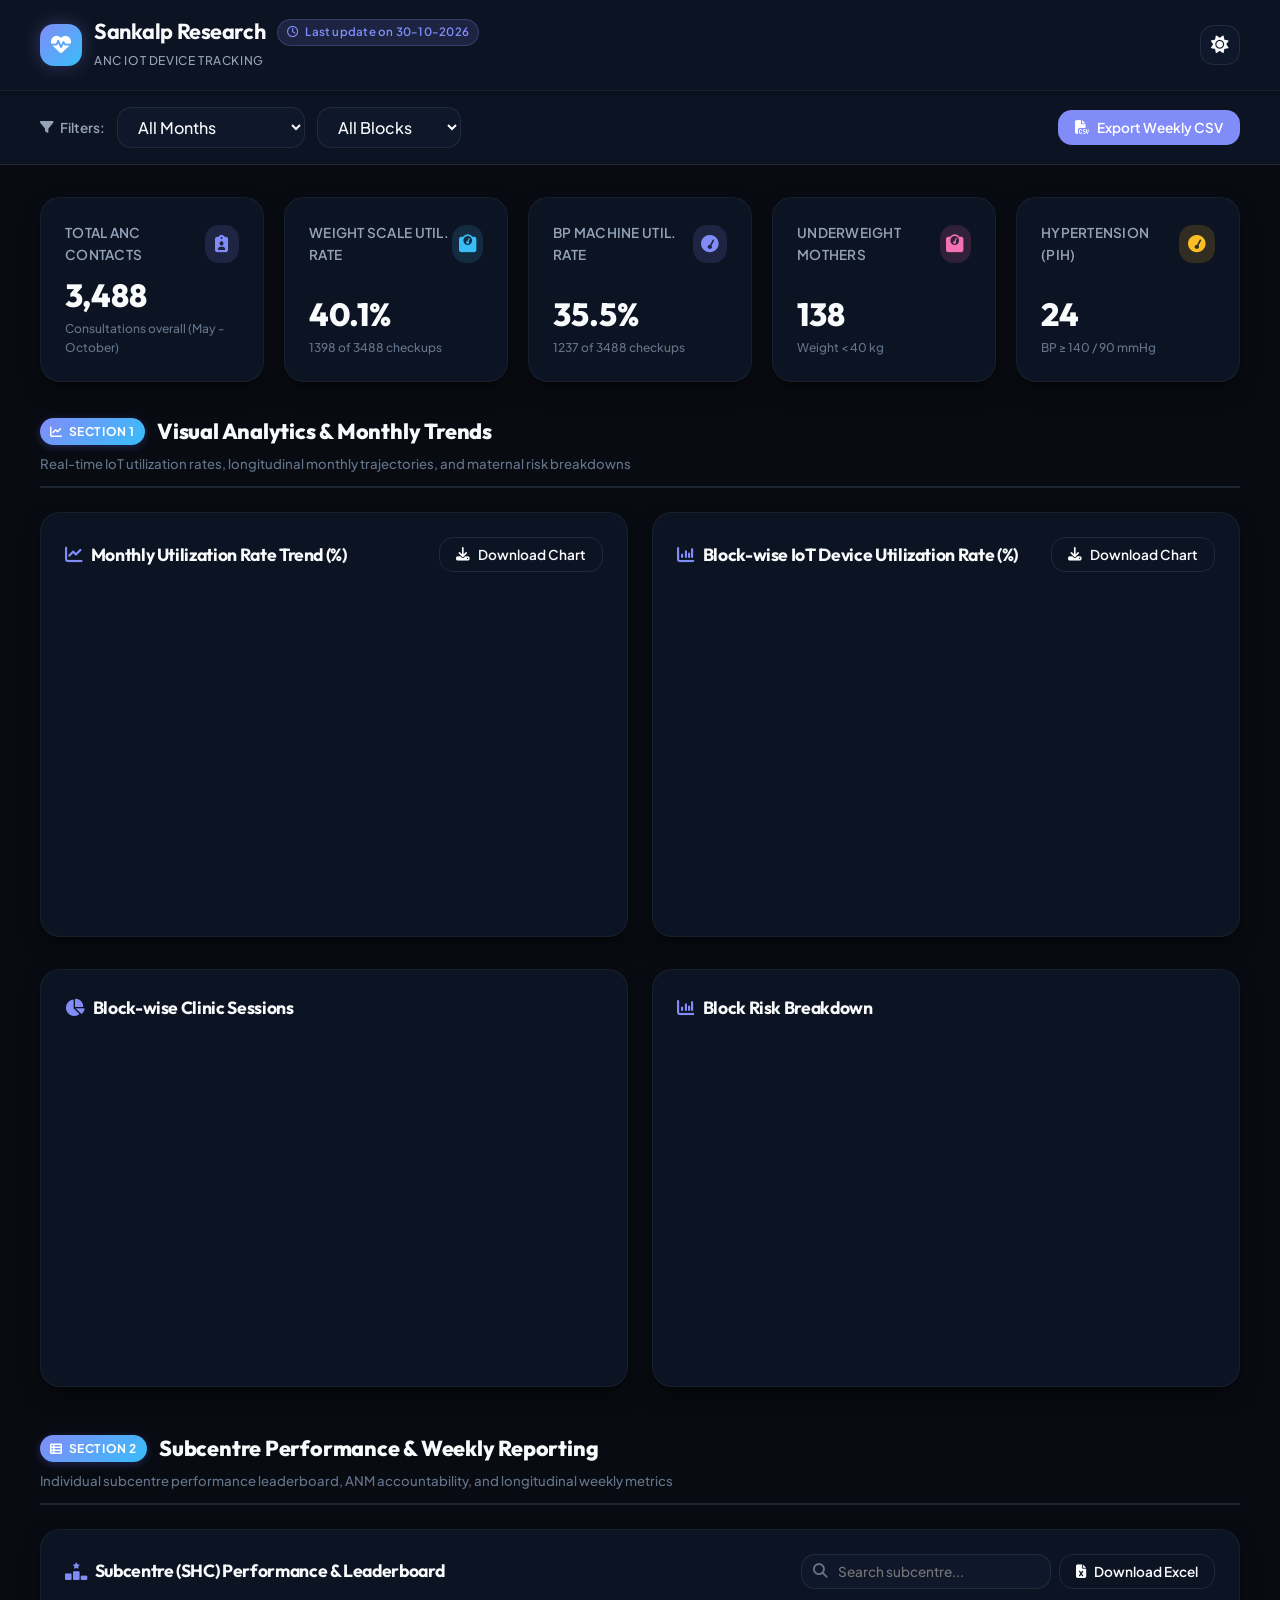
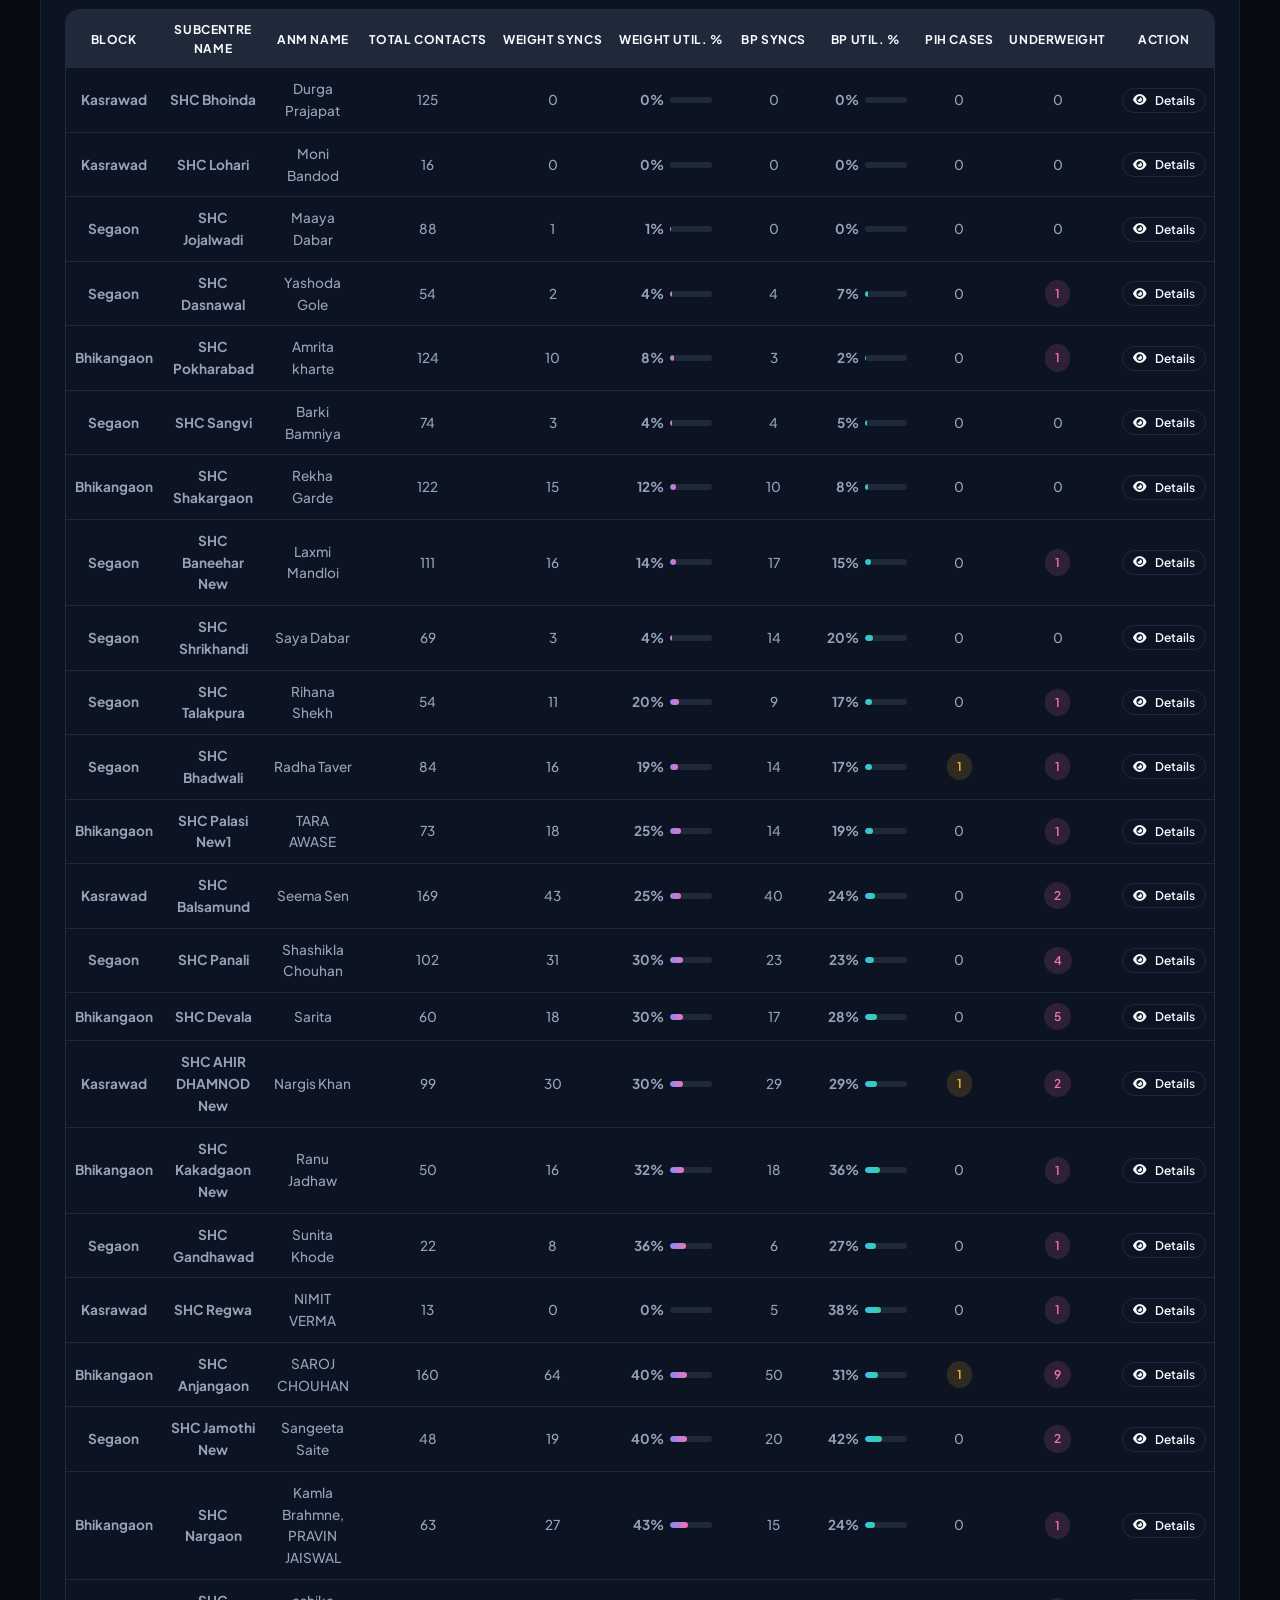
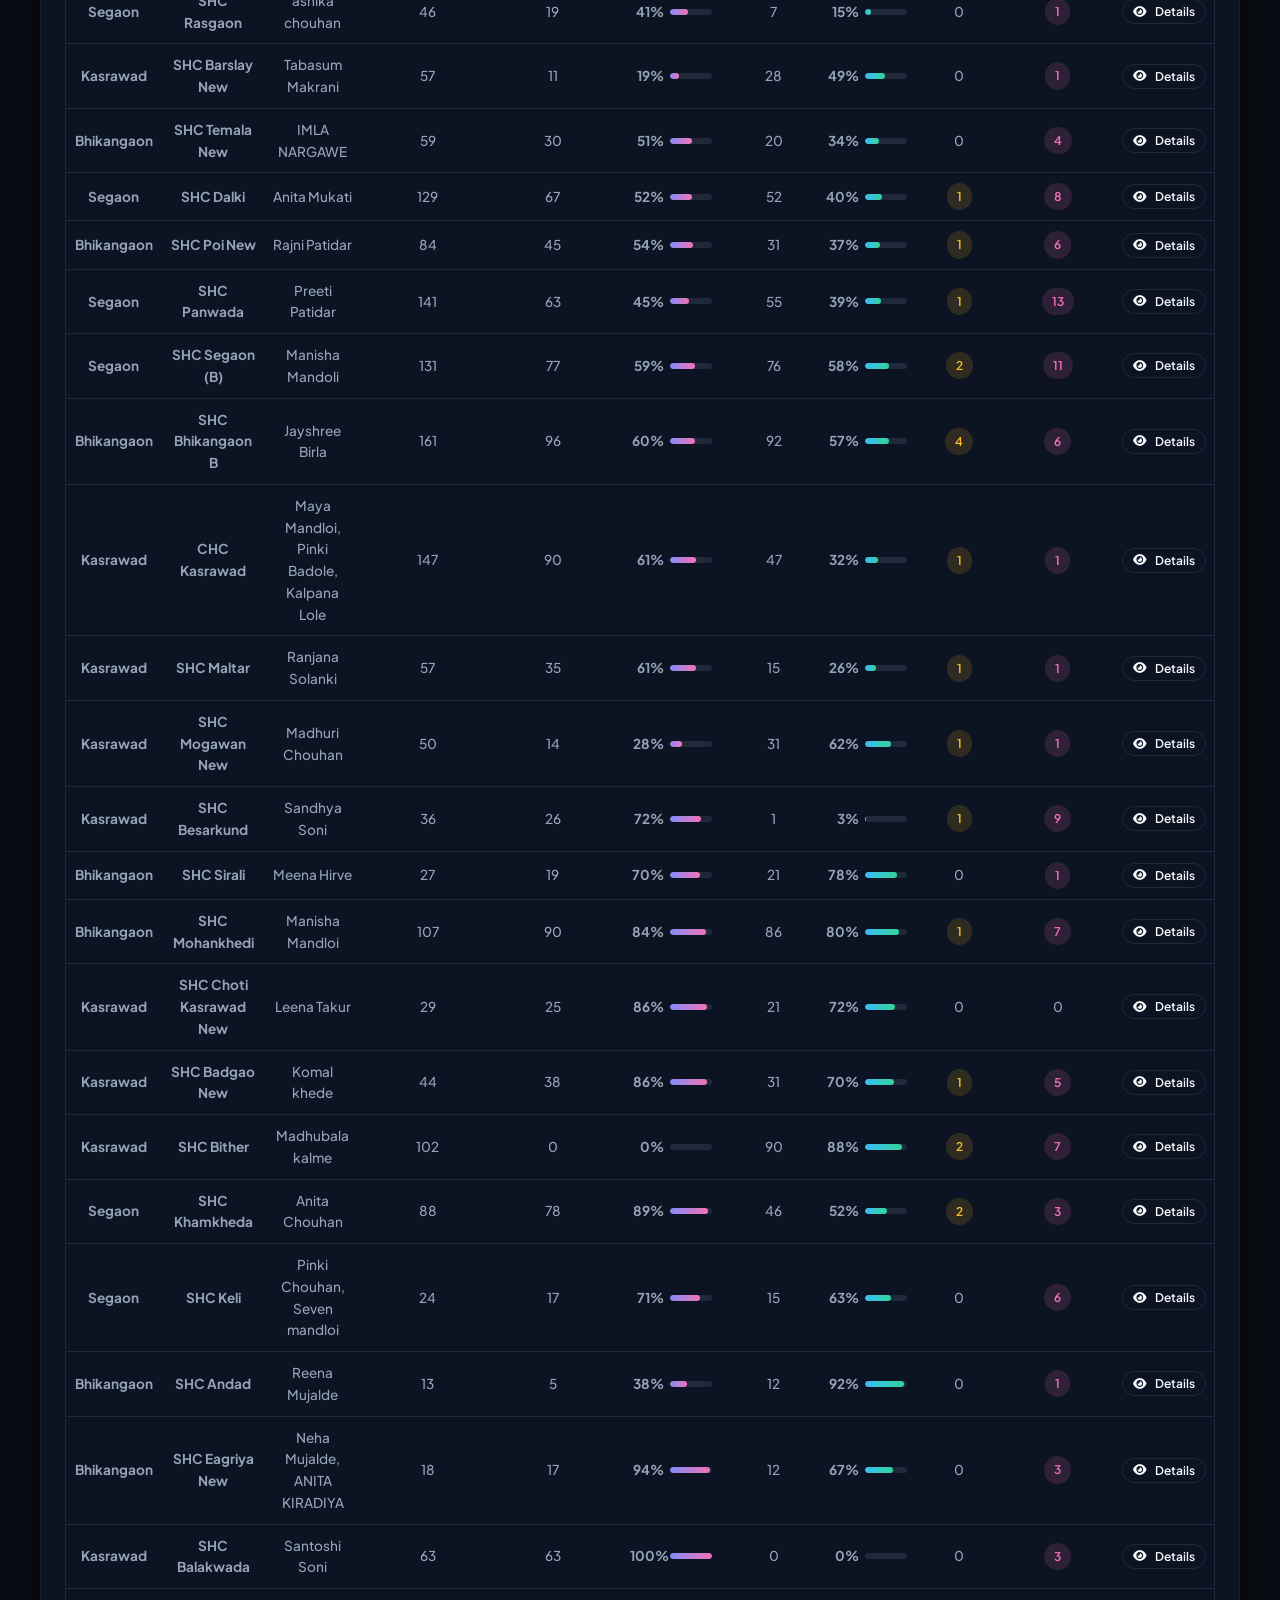
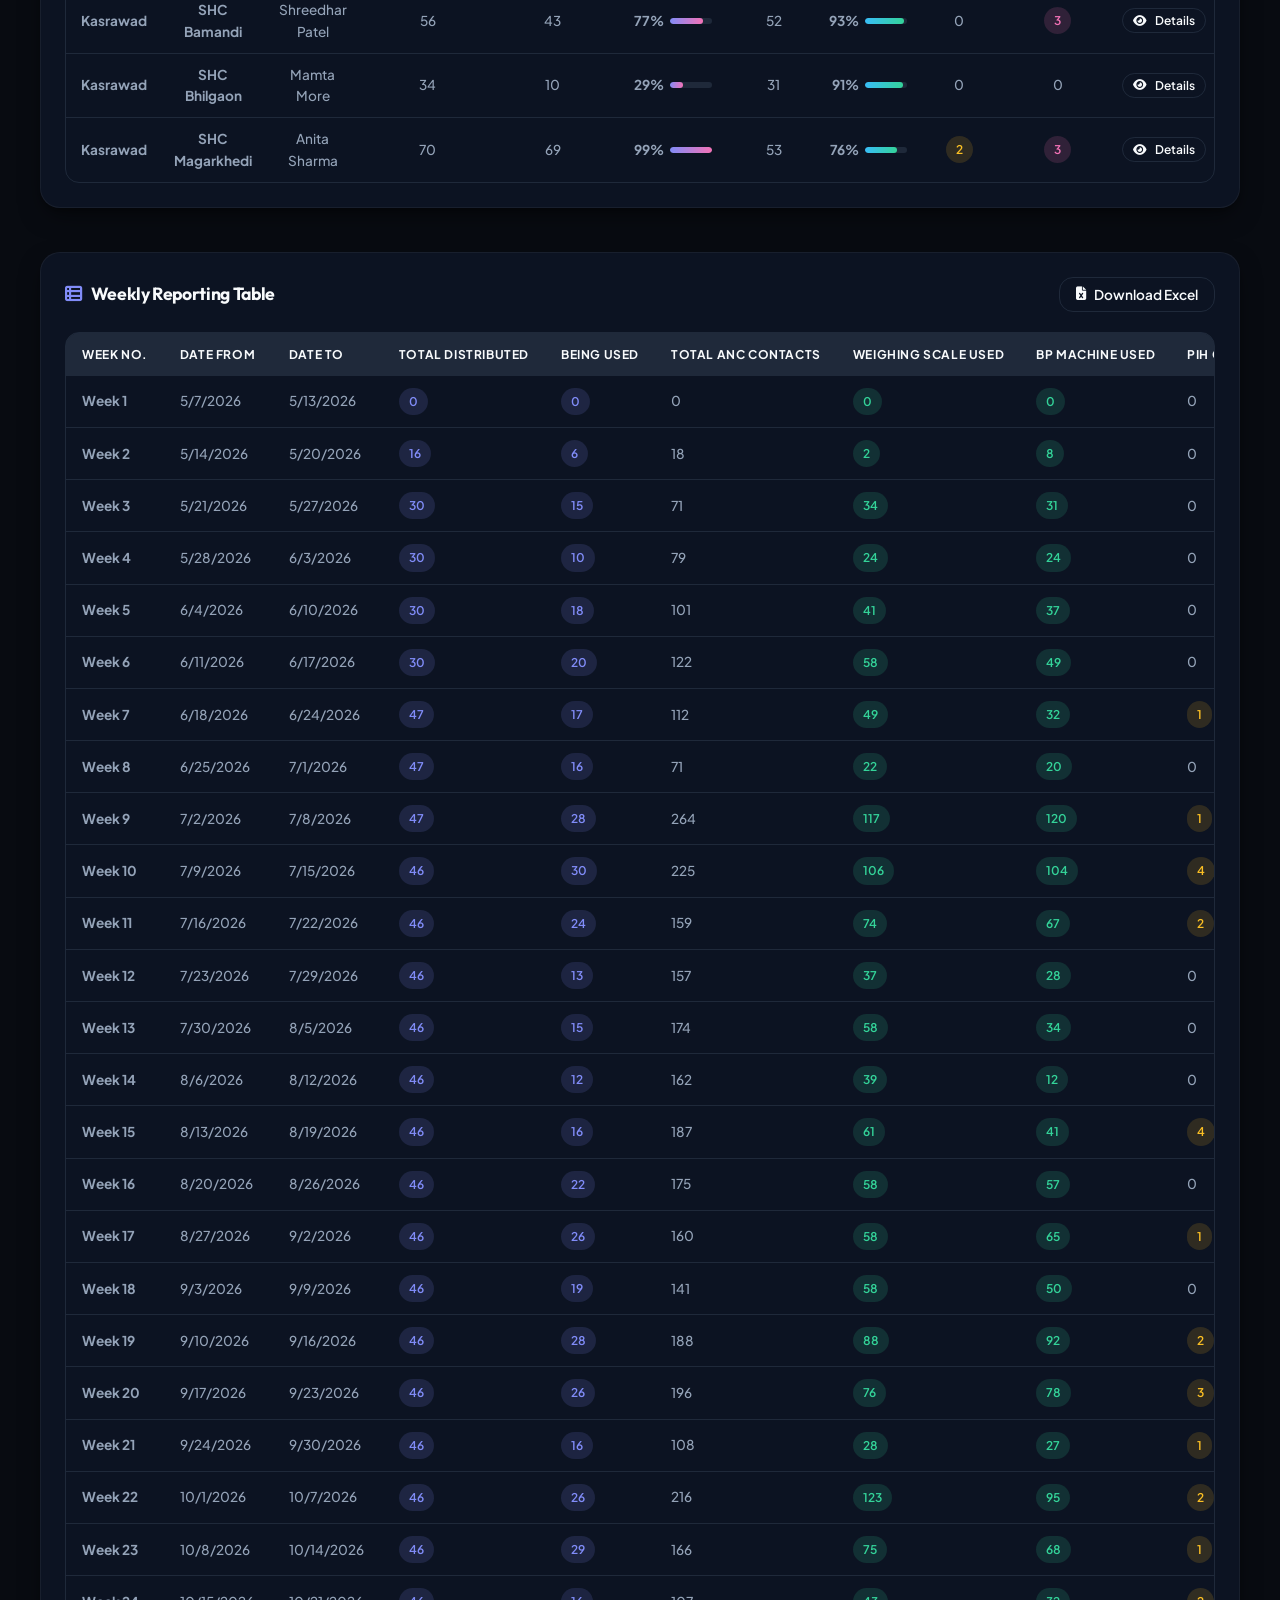
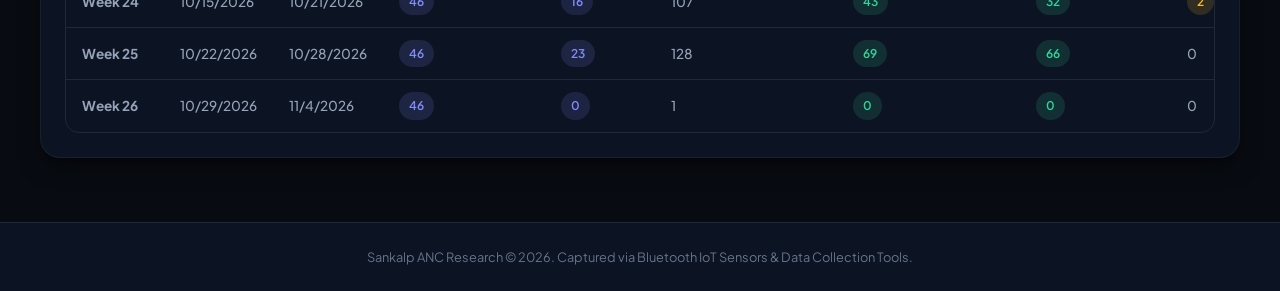
==== index.html @ e6bd11d3 "Auto-update dashboard data (30-10-2026)" ====
﻿<!DOCTYPE html>
<html lang="en" data-theme="dark">
<head>
    <meta charset="UTF-8">
    <meta name="viewport" content="width=device-width, initial-scale=1.0">
    <title>Sankalp ANC IoT Research Dashboard</title>
    
    <!-- CSS Dependencies -->
    <style>
/* 
   Sankalp ANC IoT Dashboard - Stylesheet
   Designed with premium aesthetics, supporting dark/light themes,
   glassmorphism, micro-animations, and fully responsive grids.
*/

@import url('https://fonts.googleapis.com/css2?family=Outfit:wght@300;400;500;600;700;800&family=Plus+Jakarta+Sans:wght@300;400;500;600;700;800&display=swap');

/* ==========================================================================
   CSS CUSTOM PROPERTIES (DESIGN SYSTEM TOKENS)
   ========================================================================== */
:root {
    /* Fonts */
    --font-heading: 'Outfit', sans-serif;
    --font-body: 'Plus Jakarta Sans', sans-serif;

    /* Transitions */
    --transition-fast: 0.2s ease;
    --transition-normal: 0.3s cubic-bezier(0.4, 0, 0.2, 1);
    --transition-slow: 0.5s cubic-bezier(0.4, 0, 0.2, 1);

    /* Border Radius */
    --radius-sm: 8px;
    --radius-md: 14px;
    --radius-lg: 20px;
    --radius-xl: 30px;
    --radius-full: 9999px;

    /* Theme - Light (Default) */
    --bg-app: #f4f7fc;
    --bg-surface: rgba(255, 255, 255, 0.8);
    --bg-card: #ffffff;
    --bg-card-hover: #fcfdfe;
    
    --border-color: rgba(226, 232, 240, 0.8);
    --border-glass: rgba(255, 255, 255, 0.6);
    
    --text-primary: #1e293b;
    --text-secondary: #64748b;
    --text-muted: #94a3b8;
    
    --color-primary: #6366f1;
    --color-primary-rgb: 99, 102, 241;
    --color-primary-light: #e0e7ff;
    
    --color-secondary: #0ea5e9;
    --color-secondary-light: #e0f2fe;
    
    --color-success: #10b981;
    --color-success-light: #d1fae5;
    
    --color-warning: #f59e0b;
    --color-warning-light: #fef3c7;
    
    --color-danger: #ef4444;
    --color-danger-light: #fee2e2;

    --color-pink: #ec4899;
    --color-pink-light: #fce7f3;

    /* Shadows */
    --shadow-sm: 0 2px 4px rgba(148, 163, 184, 0.05);
    --shadow-md: 0 10px 20px -5px rgba(148, 163, 184, 0.12), 0 4px 6px -2px rgba(148, 163, 184, 0.04);
    --shadow-lg: 0 20px 25px -5px rgba(148, 163, 184, 0.15), 0 10px 10px -5px rgba(148, 163, 184, 0.04);
    --shadow-glow: 0 0 15px rgba(99, 102, 241, 0.2);

    /* Glass Effect */
    --backdrop-blur: 16px;
}

/* Theme - Dark Mode overrides */
[data-theme="dark"] {
    --bg-app: #080b11;
    --bg-surface: rgba(15, 23, 42, 0.7);
    --bg-card: #0f172a;
    --bg-card-hover: #151f38;
    
    --border-color: rgba(51, 65, 85, 0.5);
    --border-glass: rgba(255, 255, 255, 0.05);
    
    --text-primary: #f8fafc;
    --text-secondary: #94a3b8;
    --text-muted: #64748b;
    
    --color-primary: #818cf8;
    --color-primary-rgb: 129, 140, 248;
    --color-primary-light: rgba(129, 140, 248, 0.15);
    
    --color-secondary: #38bdf8;
    --color-secondary-light: rgba(56, 189, 248, 0.15);
    
    --color-success: #34d399;
    --color-success-light: rgba(52, 211, 153, 0.15);
    
    --color-warning: #fbbf24;
    --color-warning-light: rgba(251, 191, 36, 0.15);
    
    --color-danger: #f87171;
    --color-danger-light: rgba(248, 113, 113, 0.15);

    --color-pink: #f472b6;
    --color-pink-light: rgba(244, 114, 182, 0.15);

    --shadow-sm: 0 2px 4px rgba(0, 0, 0, 0.3);
    --shadow-md: 0 10px 25px -5px rgba(0, 0, 0, 0.5), 0 4px 6px -2px rgba(0, 0, 0, 0.3);
    --shadow-lg: 0 20px 30px -10px rgba(0, 0, 0, 0.7);
    --shadow-glow: 0 0 20px rgba(129, 140, 248, 0.3);
}

/* ==========================================================================
   GLOBAL RESET & STYLES
   ========================================================================== */
* {
    box-sizing: border-box;
    margin: 0;
    padding: 0;
}

body {
    font-family: var(--font-body);
    background-color: var(--bg-app);
    color: var(--text-primary);
    min-height: 100vh;
    overflow-x: hidden;
    line-height: 1.6;
    transition: background-color var(--transition-slow), color var(--transition-normal);
}

a {
    color: var(--color-primary);
    text-decoration: none;
    transition: color var(--transition-fast);
}
a:hover {
    color: var(--color-secondary);
}

h1, h2, h3, h4, h5, h6 {
    font-family: var(--font-heading);
    font-weight: 700;
    letter-spacing: -0.02em;
}

button, input, select {
    font-family: inherit;
    font-size: inherit;
}

/* Custom Scrollbar */
::-webkit-scrollbar {
    width: 8px;
    height: 8px;
}
::-webkit-scrollbar-track {
    background: transparent;
}
::-webkit-scrollbar-thumb {
    background: var(--text-muted);
    border-radius: var(--radius-full);
}
::-webkit-scrollbar-thumb:hover {
    background: var(--text-secondary);
}

/* ==========================================================================
   LAYOUT STRUCTURE
   ========================================================================== */
.app-container {
    display: flex;
    flex-direction: column;
    min-height: 100vh;
}

/* Top Navigation Bar */
.navbar {
    display: flex;
    justify-content: space-between;
    align-items: center;
    padding: 1.2rem 2.5rem;
    background-color: var(--bg-surface);
    backdrop-filter: blur(var(--backdrop-blur));
    -webkit-backdrop-filter: blur(var(--backdrop-blur));
    border-bottom: 1px solid var(--border-glass);
    position: sticky;
    top: 0;
    z-index: 100;
    box-shadow: var(--shadow-sm);
    transition: background-color var(--transition-slow), border-color var(--transition-slow);
}

.brand-section {
    display: flex;
    align-items: center;
    gap: 12px;
}

.brand-logo-container {
    width: 42px;
    height: 42px;
    background: linear-gradient(135deg, var(--color-primary), var(--color-secondary));
    border-radius: var(--radius-md);
    display: flex;
    align-items: center;
    justify-content: center;
    color: #ffffff;
    font-size: 1.25rem;
    font-weight: 800;
    box-shadow: var(--shadow-glow);
}

.brand-title-row {
    display: flex;
    align-items: center;
    gap: 12px;
    flex-wrap: wrap;
}

.brand-info h1 {
    font-size: 1.35rem;
    line-height: 1.2;
    margin: 0;
}

.last-updated-badge {
    display: inline-flex;
    align-items: center;
    gap: 6px;
    background-color: var(--color-primary-light);
    color: var(--color-primary);
    border: 1px solid rgba(var(--color-primary-rgb), 0.25);
    padding: 3px 9px;
    border-radius: var(--radius-full, 9999px);
    font-size: 0.72rem;
    font-weight: 600;
    letter-spacing: 0.02em;
    text-transform: none;
    white-space: nowrap;
    box-shadow: 0 1px 3px rgba(0, 0, 0, 0.05);
}

.last-updated-badge i {
    font-size: 0.75rem;
}

.brand-info > span {
    font-size: 0.75rem;
    color: var(--text-secondary);
    font-weight: 500;
    letter-spacing: 0.05em;
    text-transform: uppercase;
}

.nav-controls {
    display: flex;
    align-items: center;
    gap: 16px;
}

/* Filter Bar Section */
.filter-bar {
    display: flex;
    flex-wrap: wrap;
    justify-content: space-between;
    align-items: center;
    padding: 1rem 2.5rem;
    background-color: var(--bg-surface);
    backdrop-filter: blur(var(--backdrop-blur));
    -webkit-backdrop-filter: blur(var(--backdrop-blur));
    border-bottom: 1px solid var(--border-color);
    gap: 16px;
    transition: background-color var(--transition-slow), border-color var(--transition-slow);
}

.filter-group {
    display: flex;
    align-items: center;
    gap: 12px;
    flex-wrap: wrap;
}

.filter-label {
    font-size: 0.85rem;
    font-weight: 600;
    color: var(--text-secondary);
    display: flex;
    align-items: center;
    gap: 6px;
}

.filter-select {
    padding: 8px 16px;
    border-radius: var(--radius-md);
    border: 1px solid var(--border-color);
    background-color: var(--bg-card);
    color: var(--text-primary);
    cursor: pointer;
    font-weight: 500;
    outline: none;
    transition: border-color var(--transition-fast), background-color var(--transition-fast);
}

.filter-select:hover, .filter-select:focus {
    border-color: var(--color-primary);
}

/* Main Dashboard Area */
.main-content {
    flex: 1;
    padding: 2rem 2.5rem;
    max-width: 1600px;
    margin: 0 auto;
    width: 100%;
}

/* ==========================================================================
   DASHBOARD COMPONENTS
   ========================================================================== */

/* KPI Summary Cards Grid */
.kpi-grid {
    display: grid;
    grid-template-columns: repeat(auto-fit, minmax(220px, 1fr));
    gap: 20px;
    margin-bottom: 2rem;
}

/* Base Card Styles with Glassmorphism */
.glass-card {
    background-color: var(--bg-surface);
    backdrop-filter: blur(var(--backdrop-blur));
    -webkit-backdrop-filter: blur(var(--backdrop-blur));
    border: 1px solid var(--border-glass);
    border-radius: var(--radius-lg);
    padding: 1.5rem;
    box-shadow: var(--shadow-md);
    transition: transform var(--transition-normal), box-shadow var(--transition-normal), background-color var(--transition-slow), border-color var(--transition-slow);
    position: relative;
    overflow: hidden;
}

.glass-card:hover {
    transform: translateY(-4px);
    box-shadow: var(--shadow-lg);
    border-color: rgba(var(--color-primary-rgb), 0.3);
}

/* KPI Card Specifics */
.kpi-card {
    display: flex;
    flex-direction: column;
    justify-content: space-between;
    min-height: 130px;
}

.kpi-header {
    display: flex;
    justify-content: space-between;
    align-items: center;
    margin-bottom: 12px;
}

.kpi-title {
    font-size: 0.85rem;
    color: var(--text-secondary);
    font-weight: 600;
    text-transform: uppercase;
    letter-spacing: 0.02em;
}

.kpi-icon-wrapper {
    width: 38px;
    height: 38px;
    border-radius: var(--radius-md);
    display: flex;
    align-items: center;
    justify-content: center;
    font-size: 1.1rem;
}

/* Color Themes for KPI Cards */
.kpi-primary .kpi-icon-wrapper {
    background-color: var(--color-primary-light);
    color: var(--color-primary);
}
.kpi-secondary .kpi-icon-wrapper {
    background-color: var(--color-secondary-light);
    color: var(--color-secondary);
}
.kpi-danger .kpi-icon-wrapper {
    background-color: var(--color-danger-light);
    color: var(--color-danger);
}
.kpi-warning .kpi-icon-wrapper {
    background-color: var(--color-warning-light);
    color: var(--color-warning);
}
.kpi-pink .kpi-icon-wrapper {
    background-color: var(--color-pink-light);
    color: var(--color-pink);
}

.kpi-value {
    font-size: 2rem;
    font-weight: 800;
    line-height: 1.1;
    font-family: var(--font-heading);
    margin-bottom: 6px;
    color: var(--text-primary);
}

.kpi-subtext {
    font-size: 0.75rem;
    color: var(--text-muted);
    font-weight: 500;
}

/* Visualizations Grid Layout */
.dashboard-row {
    display: grid;
    grid-template-columns: 2fr 1fr;
    gap: 24px;
    margin-bottom: 2rem;
}

.dashboard-row.equal-split {
    grid-template-columns: 1fr 1fr;
}

.dashboard-row.full-width {
    grid-template-columns: 1fr;
}

.card-header-container {
    display: flex;
    justify-content: space-between;
    align-items: center;
    margin-bottom: 1.25rem;
    flex-wrap: wrap;
    gap: 12px;
}

.card-title {
    font-size: 1.1rem;
    font-weight: 700;
    color: var(--text-primary);
    display: flex;
    align-items: center;
    gap: 8px;
}

.card-title i {
    color: var(--color-primary);
}

.chart-container {
    position: relative;
    height: 320px;
    width: 100%;
}

/* ==========================================================================
   TABLES & LISTS
   ========================================================================== */
.table-responsive {
    width: 100%;
    overflow-x: auto;
    border-radius: var(--radius-md);
    border: 1px solid var(--border-color);
}

.dashboard-table {
    width: 100%;
    border-collapse: collapse;
    text-align: left;
    font-size: 0.85rem;
}

.dashboard-table th {
    background-color: var(--border-color);
    color: var(--text-primary);
    font-weight: 700;
    padding: 12px 16px;
    text-transform: uppercase;
    font-size: 0.75rem;
    letter-spacing: 0.05em;
    white-space: nowrap;
}

.dashboard-table td {
    padding: 12px 16px;
    border-bottom: 1px solid var(--border-color);
    color: var(--text-secondary);
    font-weight: 500;
    white-space: nowrap;
    transition: background-color var(--transition-fast);
}

.dashboard-table tbody tr {
    background-color: transparent;
    transition: background-color var(--transition-fast);
}

.dashboard-table tbody tr:hover {
    background-color: var(--border-glass);
}

.dashboard-table tbody tr:last-child td {
    border-bottom: none;
}

/* Center all columns in Subcentre Leaderboard table & fit cleanly on page */
#subcentres-table {
    width: 100%;
    table-layout: auto;
}

#subcentres-table th,
#subcentres-table td {
    text-align: center;
    vertical-align: middle;
    padding: 10px 8px;
    white-space: nowrap;
}

#subcentres-table th:nth-child(1), #subcentres-table td:nth-child(1) { width: 9%; }
#subcentres-table th:nth-child(2), #subcentres-table td:nth-child(2) { width: 14%; white-space: normal; }
#subcentres-table th:nth-child(3), #subcentres-table td:nth-child(3) { width: 13%; white-space: normal; }
#subcentres-table th:nth-child(4), #subcentres-table td:nth-child(4) { width: 8%; }
#subcentres-table th:nth-child(5), #subcentres-table td:nth-child(5) { width: 8%; }
#subcentres-table th:nth-child(6), #subcentres-table td:nth-child(6) { width: 12%; }
#subcentres-table th:nth-child(7), #subcentres-table td:nth-child(7) { width: 8%; }
#subcentres-table th:nth-child(8), #subcentres-table td:nth-child(8) { width: 12%; }
#subcentres-table th:nth-child(9), #subcentres-table td:nth-child(9) { width: 7%; }
#subcentres-table th:nth-child(10), #subcentres-table td:nth-child(10) { width: 8%; }
#subcentres-table th:nth-child(11), #subcentres-table td:nth-child(11) { width: 7%; }

/* Badges for status and levels */
.badge {
    display: inline-flex;
    align-items: center;
    gap: 4px;
    padding: 4px 10px;
    border-radius: var(--radius-full);
    font-size: 0.75rem;
    font-weight: 600;
}

.badge-success {
    background-color: var(--color-success-light);
    color: var(--color-success);
}

.badge-warning {
    background-color: var(--color-warning-light);
    color: var(--color-warning);
}

.badge-danger {
    background-color: var(--color-danger-light);
    color: var(--color-danger);
}

.badge-primary {
    background-color: var(--color-primary-light);
    color: var(--color-primary);
}

.badge-pink {
    background-color: var(--color-pink-light);
    color: var(--color-pink);
}

/* ==========================================================================
   INPUTS, BUTTONS & TOGGLES
   ========================================================================== */
.btn {
    display: inline-flex;
    align-items: center;
    gap: 8px;
    padding: 8px 16px;
    border-radius: var(--radius-md);
    font-weight: 600;
    font-size: 0.85rem;
    cursor: pointer;
    border: 1px solid transparent;
    transition: all var(--transition-fast);
    outline: none;
}

.btn-primary {
    background-color: var(--color-primary);
    color: #ffffff;
}
.btn-primary:hover {
    background-color: #4f46e5;
    box-shadow: 0 0 12px rgba(var(--color-primary-rgb), 0.4);
}

.btn-outline {
    background-color: transparent;
    border-color: var(--border-color);
    color: var(--text-primary);
}
.btn-outline:hover {
    background-color: var(--border-color);
    border-color: var(--text-secondary);
}

.theme-toggle-btn {
    width: 40px;
    height: 40px;
    border-radius: var(--radius-md);
    border: 1px solid var(--border-color);
    background-color: var(--bg-card);
    color: var(--text-primary);
    cursor: pointer;
    display: flex;
    align-items: center;
    justify-content: center;
    font-size: 1.1rem;
    transition: all var(--transition-fast);
}

.theme-toggle-btn:hover {
    border-color: var(--color-primary);
    color: var(--color-primary);
    background-color: var(--border-color);
}

.search-wrapper {
    position: relative;
    width: 250px;
}

.search-input {
    width: 100%;
    padding: 8px 16px 8px 36px;
    border-radius: var(--radius-md);
    border: 1px solid var(--border-color);
    background-color: var(--bg-card);
    color: var(--text-primary);
    font-size: 0.85rem;
    font-weight: 500;
    outline: none;
    transition: border-color var(--transition-fast);
}

.search-input:focus {
    border-color: var(--color-primary);
}

.search-icon {
    position: absolute;
    left: 12px;
    top: 50%;
    transform: translateY(-50%);
    color: var(--text-muted);
    font-size: 0.9rem;
}

/* ==========================================================================
   TABS AND SEGMENTED CONTROLS
   ========================================================================== */
.segmented-control {
    display: flex;
    background-color: var(--border-color);
    padding: 4px;
    border-radius: var(--radius-md);
    gap: 4px;
}

.segment-btn {
    padding: 6px 14px;
    border-radius: var(--radius-sm);
    border: none;
    background: transparent;
    color: var(--text-secondary);
    font-weight: 600;
    font-size: 0.8rem;
    cursor: pointer;
    transition: all var(--transition-fast);
}

.segment-btn.active {
    background-color: var(--bg-card);
    color: var(--text-primary);
    box-shadow: var(--shadow-sm);
}

/* ==========================================================================
   ANIMATIONS & EFFECTS
   ========================================================================== */
@keyframes fadeIn {
    from {
        opacity: 0;
        transform: translateY(10px);
    }
    to {
        opacity: 1;
        transform: translateY(0);
    }
}

.animate-fade-in {
    animation: fadeIn 0.4s cubic-bezier(0.4, 0, 0.2, 1) forwards;
}

/* Custom styles for detail charts & modals */
.modal-overlay {
    position: fixed;
    top: 0;
    left: 0;
    right: 0;
    bottom: 0;
    background-color: rgba(0, 0, 0, 0.6);
    backdrop-filter: blur(8px);
    display: none;
    align-items: center;
    justify-content: center;
    z-index: 1000;
}

.modal-content {
    background-color: var(--bg-card);
    border: 1px solid var(--border-color);
    border-radius: var(--radius-lg);
    max-width: 600px;
    width: 90%;
    max-height: 90vh;
    overflow-y: auto;
    padding: 2rem;
    position: relative;
    box-shadow: var(--shadow-lg);
    animation: fadeIn 0.3s cubic-bezier(0.4, 0, 0.2, 1);
}

.modal-close {
    position: absolute;
    top: 1.5rem;
    right: 1.5rem;
    border: none;
    background: transparent;
    font-size: 1.25rem;
    color: var(--text-secondary);
    cursor: pointer;
    transition: color var(--transition-fast);
}

.modal-close:hover {
    color: var(--color-danger);
}

.grid-2 {
    display: grid;
    grid-template-columns: 1fr 1fr;
    gap: 16px;
    margin-top: 1rem;
}

/* ==========================================================================
   RESPONSIVE DESIGN (MEDIA QUERIES)
   ========================================================================== */
@media (max-width: 1200px) {
    .dashboard-row {
        grid-template-columns: 1fr;
    }
}

@media (max-width: 768px) {
    .navbar {
        padding: 1rem 1.5rem;
        flex-direction: column;
        align-items: flex-start;
        gap: 12px;
    }
    
    .nav-controls {
        width: 100%;
        justify-content: space-between;
    }
    
    .filter-bar {
        padding: 1rem 1.5rem;
        flex-direction: column;
        align-items: flex-start;
    }
    
    .filter-group {
        width: 100%;
    }
    
    .filter-select {
        flex: 1;
    }
    
    .main-content {
        padding: 1.5rem 1rem;
    }
    
    .grid-2 {
        grid-template-columns: 1fr;
    }
    
    .search-wrapper {
        width: 100%;
    }
}

/* ==========================================================================
   DASHBOARD SECTIONS & HEADERS
   ========================================================================== */
.dashboard-section {
    margin-bottom: 2.75rem;
    position: relative;
}

.section-header-banner {
    display: flex;
    flex-direction: column;
    gap: 4px;
    margin-bottom: 1.5rem;
    padding-bottom: 0.75rem;
    border-bottom: 2px solid var(--border-color);
}

.section-title-wrap {
    display: flex;
    align-items: center;
    gap: 12px;
}

.section-badge {
    display: inline-flex;
    align-items: center;
    gap: 6px;
    background: linear-gradient(135deg, var(--color-primary), var(--color-secondary));
    color: #ffffff;
    font-size: 0.75rem;
    font-weight: 700;
    text-transform: uppercase;
    letter-spacing: 0.05em;
    padding: 4px 10px;
    border-radius: var(--radius-full);
    box-shadow: 0 2px 8px rgba(99, 102, 241, 0.3);
}

.section-title {
    font-size: 1.35rem;
    font-weight: 800;
    font-family: var(--font-heading);
    color: var(--text-primary);
    letter-spacing: -0.01em;
    margin: 0;
}

.section-subtitle {
    font-size: 0.825rem;
    color: var(--text-muted);
    font-weight: 500;
}

</style>
    
    <!-- Icons (FontAwesome) -->
    <link rel="stylesheet" href="https://cdnjs.cloudflare.com/ajax/libs/font-awesome/6.4.0/css/all.min.css">
</head>
<body>
    <div id="error-overlay" style="display:none; position:fixed; top:0; left:0; width:100%; z-index:9999; background:rgba(255,0,0,0.8); color:white; padding:20px; font-family:monospace; white-space:pre-wrap; max-height:100vh; overflow-y:auto;"></div>
    <script>
    window.onerror = function(msg, url, line, col, error) {
        var overlay = document.getElementById('error-overlay');
        overlay.style.display = 'block';
        overlay.innerHTML += "ERROR: " + msg + "\nURL: " + url + "\nLine: " + line + ":" + col + "\nStack: " + (error && error.stack ? error.stack : '') + "\n\n";
        return false;
    };
    window.addEventListener("unhandledrejection", function(e) {
        var overlay = document.getElementById('error-overlay');
        overlay.style.display = 'block';
        overlay.innerHTML += "UNHANDLED PROMISE REJECTION: " + (e.reason && e.reason.stack ? e.reason.stack : e.reason) + "\n\n";
    });
    const originalConsoleError = console.error;
    console.error = function() {
        originalConsoleError.apply(console, arguments);
        var overlay = document.getElementById('error-overlay');
        overlay.style.display = 'block';
        overlay.innerHTML += "CONSOLE ERROR: " + Array.from(arguments).map(arg => {
            if (arg && arg.stack) return arg.stack;
            if (typeof arg === 'object') return JSON.stringify(arg);
            return String(arg);
        }).join(" ") + "\n\n";
    };
    const originalConsoleWarn = console.warn;
    console.warn = function() {
        originalConsoleWarn.apply(console, arguments);
        var overlay = document.getElementById('error-overlay');
        overlay.style.display = 'block';
        overlay.innerHTML += "CONSOLE WARNING: " + Array.from(arguments).map(arg => {
            if (typeof arg === 'object') return JSON.stringify(arg);
            return String(arg);
        }).join(" ") + "\n\n";
    };
    </script>
    <div class="app-container animate-fade-in">
        
        <!-- Top Navigation -->
        <header class="navbar">
            <div class="brand-section">
                <div class="brand-logo-container">
                    <i class="fa-solid fa-heart-pulse"></i>
                </div>
                <div class="brand-info">
                    <div class="brand-title-row">
                        <h1>Sankalp Research</h1>
                        <span id="last-updated-badge" class="last-updated-badge">
                            <i class="fa-regular fa-clock"></i> Last update on --
                        </span>
                    </div>
                    <span>ANC IoT Device Tracking</span>
                </div>
            </div>
            
            <div class="nav-controls">
                <button id="theme-toggle" class="theme-toggle-btn" title="Toggle Light/Dark Mode">
                    <i class="fa-solid fa-sun" id="theme-icon"></i>
                </button>
            </div>
        </header>

        <!-- Filters Section -->
        <section class="filter-bar">
            <div class="filter-group">
                <span class="filter-label"><i class="fa-solid fa-filter"></i> Filters:</span>
                
                <!-- Month Filter -->
                <select id="month-filter" class="filter-select">
                    <option value="All">All Months</option>
                </select>

                <!-- Block Filter -->
                <select id="block-filter" class="filter-select">
                    <option value="All">All Blocks</option>
                    <option value="Bhikangaon">Bhikangaon</option>
                    <option value="Segaon">Segaon</option>
                    <option value="Kasrawad">Kasrawad</option>
                </select>
            </div>

            <div class="filter-group">
                <!-- CSV Export Trigger -->
                <button id="export-csv-btn" class="btn btn-primary">
                    <i class="fa-solid fa-file-csv"></i> Export Weekly CSV
                </button>
            </div>
        </section>

        <!-- Main Dashboard Area -->
        <main class="main-content">
            
            <!-- KPI Summary Cards Grid -->
            <div class="kpi-grid">
                <!-- Total ANC Contacts -->
                <div class="glass-card kpi-card kpi-primary">
                    <div class="kpi-header">
                        <span class="kpi-title">Total ANC Contacts</span>
                        <div class="kpi-icon-wrapper">
                            <i class="fa-solid fa-clipboard-user"></i>
                        </div>
                    </div>
                    <div>
                        <div class="kpi-value" id="kpi-total-contacts">0</div>
                        <div class="kpi-subtext" id="kpi-total-contacts-sub">Clinic consultations</div>
                    </div>
                </div>

                <!-- Weight Scale Utilization Rate -->
                <div class="glass-card kpi-card kpi-secondary">
                    <div class="kpi-header">
                        <span class="kpi-title">Weight Scale Util. Rate</span>
                        <div class="kpi-icon-wrapper">
                            <i class="fa-solid fa-weight-scale"></i>
                        </div>
                    </div>
                    <div>
                        <div class="kpi-value" id="kpi-weight-rate">0%</div>
                        <div class="kpi-subtext" id="kpi-weight-rate-sub">0 of 0 syncs</div>
                    </div>
                </div>

                <!-- BP Machine Utilization Rate -->
                <div class="glass-card kpi-card kpi-primary">
                    <div class="kpi-header">
                        <span class="kpi-title">BP Machine Util. Rate</span>
                        <div class="kpi-icon-wrapper">
                            <i class="fa-solid fa-gauge-simple-high"></i>
                        </div>
                    </div>
                    <div>
                        <div class="kpi-value" id="kpi-bp-rate">0%</div>
                        <div class="kpi-subtext" id="kpi-bp-rate-sub">0 of 0 syncs</div>
                    </div>
                </div>

                <!-- Underweight Count (<40kg) -->
                <div class="glass-card kpi-card kpi-pink">
                    <div class="kpi-header">
                        <span class="kpi-title">Underweight Mothers</span>
                        <div class="kpi-icon-wrapper">
                            <i class="fa-solid fa-weight-scale"></i>
                        </div>
                    </div>
                    <div>
                        <div class="kpi-value" id="kpi-underweight">0</div>
                        <div class="kpi-subtext">Weight &lt; 40 kg</div>
                    </div>
                </div>

                <!-- Pregnancy Induced Hypertension (PIH) -->
                <div class="glass-card kpi-card kpi-warning">
                    <div class="kpi-header">
                        <span class="kpi-title">Hypertension (PIH)</span>
                        <div class="kpi-icon-wrapper">
                            <i class="fa-solid fa-gauge-simple-high"></i>
                        </div>
                    </div>
                    <div>
                        <div class="kpi-value" id="kpi-pih">0</div>
                        <div class="kpi-subtext">BP &ge; 140 / 90 mmHg</div>
                    </div>
                </div>
            </div>

            <!-- SECTION 1: VISUAL ANALYTICS & TRENDS -->
            <section class="dashboard-section" id="section-analytics">
                <div class="section-header-banner">
                    <div class="section-title-wrap">
                        <span class="section-badge"><i class="fa-solid fa-chart-line"></i> Section 1</span>
                        <h2 class="section-title">Visual Analytics & Monthly Trends</h2>
                    </div>
                    <span class="section-subtitle">Real-time IoT utilization rates, longitudinal monthly trajectories, and maternal risk breakdowns</span>
                </div>

                <!-- Charts Row 1: Monthly Utilization Rate Trend & Block-wise IoT Utilization Rate -->
            <div class="dashboard-row equal-split">
                <!-- Monthly Utilization Rate Trend -->
                <div class="glass-card">
                    <div class="card-header-container">
                        <h3 class="card-title"><i class="fa-solid fa-chart-line"></i> Monthly Utilization Rate Trend (%)</h3>
                        <button id="download-monthly-trend-btn" class="btn btn-outline btn-sm" title="Download Chart">
                            <i class="fa-solid fa-download"></i> Download Chart
                        </button>
                    </div>
                    <div class="chart-container">
                        <canvas id="monthly-utilization-chart"></canvas>
                    </div>
                </div>

                <!-- Block-wise IoT Utilization Rate -->
                <div class="glass-card">
                    <div class="card-header-container">
                        <h3 class="card-title"><i class="fa-solid fa-chart-column"></i> Block-wise IoT Device Utilization Rate (%)</h3>
                        <button id="download-utilization-chart-btn" class="btn btn-outline btn-sm" title="Download Chart">
                            <i class="fa-solid fa-download"></i> Download Chart
                        </button>
                    </div>
                    <div class="chart-container">
                        <canvas id="block-utilization-chart"></canvas>
                    </div>
                </div>
            </div>

            <!-- Charts Row 2: Block-wise Clinic Sessions & Block Risk Breakdown -->
            <div class="dashboard-row equal-split">
                <!-- Block-wise Clinic Sessions -->
                <div class="glass-card">
                    <div class="card-header-container">
                        <h3 class="card-title"><i class="fa-solid fa-chart-pie"></i> Block-wise Clinic Sessions</h3>
                    </div>
                    <div class="chart-container">
                        <canvas id="block-pie-chart"></canvas>
                    </div>
                </div>

                <!-- Block Risk Breakdown -->
                <div class="glass-card">
                    <div class="card-header-container">
                        <h3 class="card-title"><i class="fa-solid fa-chart-column"></i> Block Risk Breakdown</h3>
                    </div>
                    <div class="chart-container">
                        <canvas id="block-risks-chart"></canvas>
                    </div>
                </div>
            </div>

            </section>

            <!-- SECTION 2: PERFORMANCE & REPORTING TABLES -->
            <section class="dashboard-section" id="section-reporting">
                <div class="section-header-banner">
                    <div class="section-title-wrap">
                        <span class="section-badge"><i class="fa-solid fa-table-list"></i> Section 2</span>
                        <h2 class="section-title">Subcentre Performance & Weekly Reporting</h2>
                    </div>
                    <span class="section-subtitle">Individual subcentre performance leaderboard, ANM accountability, and longitudinal weekly metrics</span>
                </div>

                <!-- Table Row 1: Subcentre Leaderboard -->
            <div class="dashboard-row full-width">
                <div class="glass-card">
                    <div class="card-header-container">
                        <h3 class="card-title"><i class="fa-solid fa-ranking-star"></i> Subcentre (SHC) Performance & Leaderboard</h3>
                        <div style="display: flex; gap: 8px; align-items: center;">
                            <div class="search-wrapper">
                                <i class="fa-solid fa-magnifying-glass search-icon"></i>
                                <input type="text" id="subcentre-search" class="search-input" placeholder="Search subcentre...">
                            </div>
                            <button id="download-subcentre-btn" class="btn btn-outline">
                                <i class="fa-solid fa-file-excel"></i> Download Excel
                            </button>
                        </div>
                    </div>
                    
                    <div class="table-responsive">
                        <table class="dashboard-table" id="subcentres-table">
                            <thead>
                                <tr>
                                    <th>Block</th>
                                    <th>Subcentre Name</th>
                                    <th>ANM Name</th>
                                    <th>Total Contacts</th>
                                    <th>Weight Syncs</th>
                                    <th>Weight Util. %</th>
                                    <th>BP Syncs</th>
                                    <th>BP Util. %</th>
                                    <th>PIH Cases</th>
                                    <th>Underweight</th>
                                    <th>Action</th>
                                </tr>
                            </thead>
                            <tbody id="subcentres-table-body">
                                <!-- Populated dynamically by JS -->
                            </tbody>
                        </table>
                    </div>
                </div>
            </div>
            </section>

            <!-- Table Row 2: Weekly Variables Aggregation (CSV format) -->
            <div class="dashboard-row full-width">
                <div class="glass-card">
                    <div class="card-header-container">
                        <h3 class="card-title"><i class="fa-solid fa-table-list"></i> Weekly Reporting Table</h3>
                        <button id="download-weekly-btn" class="btn btn-outline">
                            <i class="fa-solid fa-file-excel"></i> Download Excel
                        </button>
                    </div>
                    
                    <div class="table-responsive">
                        <table class="dashboard-table" id="weekly-reporting-table">
                            <thead>
                                <tr>
                                    <th>Week No.</th>
                                    <th>Date From</th>
                                    <th>Date To</th>
                                    <th>Total Distributed</th>
                                    <th>Being Used</th>
                                    <th>Total ANC Contacts</th>
                                    <th>Weighing Scale Used</th>
                                    <th>BP Machine Used</th>
                                    <th>PIH Cases</th>
                                    <th>Weight &lt; 40 kg</th>
                                </tr>
                            </thead>
                            <tbody id="weekly-table-body">
                                <!-- Populated dynamically by JS -->
                            </tbody>
                        </table>
                    </div>
                </div>
            </div>
            
        </main>
        
        <!-- Footer -->
        <footer style="text-align: center; padding: 1.5rem; color: var(--text-muted); font-size: 0.8rem; border-top: 1px solid var(--border-color); background-color: var(--bg-surface);">
            Sankalp ANC Research &copy; 2026. Captured via Bluetooth IoT Sensors & Data Collection Tools.
        </footer>
    </div>

    <!-- Subcentre Detail Modal -->
    <div class="modal-overlay" id="detail-modal">
        <div class="modal-content">
            <button class="modal-close" id="modal-close-btn"><i class="fa-solid fa-xmark"></i></button>
            <h2 id="modal-title" style="margin-bottom: 0.5rem; font-family: var(--font-heading); font-weight: 700; color: var(--text-primary);">Subcentre Details</h2>
            <div id="modal-subtitle" style="color: var(--text-secondary); font-size: 0.9rem; margin-bottom: 1.5rem; font-weight: 600; text-transform: uppercase;">Block: Segaon</div>
            
            <div class="kpi-grid" style="grid-template-columns: repeat(2, 1fr); margin-bottom: 1.5rem;">
                <div class="glass-card" style="padding: 1rem; text-align: center;">
                    <div style="font-size: 0.75rem; color: var(--text-secondary); text-transform: uppercase; font-weight: 600;">Total Checkups</div>
                    <div class="kpi-value" id="modal-kpi-contacts" style="font-size: 1.5rem; margin-bottom: 0;">0</div>
                </div>
                <div class="glass-card" style="padding: 1rem; text-align: center;">
                    <div style="font-size: 0.75rem; color: var(--text-secondary); text-transform: uppercase; font-weight: 600;">IoT Util. Rate</div>
                    <div class="kpi-value" id="modal-kpi-iot-rate" style="font-size: 1.5rem; margin-bottom: 0; color: var(--color-secondary);">0%</div>
                </div>
            </div>

            <h3 style="margin-bottom: 0.75rem; font-size: 0.95rem; font-weight: 700; text-transform: uppercase; letter-spacing: 0.02em; border-bottom: 1px solid var(--border-color); padding-bottom: 4px;">Risk Occurrences</h3>
            <div style="display: flex; flex-direction: column; gap: 8px; margin-bottom: 1.5rem;">
                <div style="display: flex; justify-content: space-between; font-weight: 600; font-size: 0.85rem;">
                    <span>Pregnancy Induced Hypertension (PIH):</span>
                    <span id="modal-risk-pih" class="badge badge-warning">0 cases</span>
                </div>
                <div style="display: flex; justify-content: space-between; font-weight: 600; font-size: 0.85rem;">
                    <span>Underweight (Weight &lt; 40 kg):</span>
                    <span id="modal-risk-underweight" class="badge badge-pink">0 cases</span>
                </div>
            </div>

            <h3 style="margin-bottom: 0.75rem; font-size: 0.95rem; font-weight: 700; text-transform: uppercase; letter-spacing: 0.02em; border-bottom: 1px solid var(--border-color); padding-bottom: 4px;">Assigned ANMs</h3>
            <div id="modal-anms-list" style="font-size: 0.85rem; font-weight: 600; color: var(--text-secondary);">
                <!-- Populated dynamically -->
            </div>
        </div>
    </div>

    <!-- JS Dependencies -->
    <!-- Load Chart.js locally for offline support -->
    <script>
/*!
 * Chart.js v4.5.1
 * https://www.chartjs.org
 * (c) 2025 Chart.js Contributors
 * Released under the MIT License
 */
!function(t,e){"object"==typeof exports&&"undefined"!=typeof module?module.exports=e():"function"==typeof define&&define.amd?define(e):(t="undefined"!=typeof globalThis?globalThis:t||self).Chart=e()}(this,(function(){"use strict";var t=Object.freeze({__proto__:null,get Colors(){return Jo},get Decimation(){return ta},get Filler(){return ba},get Legend(){return Ma},get SubTitle(){return Pa},get Title(){return ka},get Tooltip(){return Na}});function e(){}const i=(()=>{let t=0;return()=>t++})();function s(t){return null==t}function n(t){if(Array.isArray&&Array.isArray(t))return!0;const e=Object.prototype.toString.call(t);return"[object"===e.slice(0,7)&&"Array]"===e.slice(-6)}function o(t){return null!==t&&"[object Object]"===Object.prototype.toString.call(t)}function a(t){return("number"==typeof t||t instanceof Number)&&isFinite(+t)}function r(t,e){return a(t)?t:e}function l(t,e){return void 0===t?e:t}const h=(t,e)=>"string"==typeof t&&t.endsWith("%")?parseFloat(t)/100:+t/e,c=(t,e)=>"string"==typeof t&&t.endsWith("%")?parseFloat(t)/100*e:+t;function d(t,e,i){if(t&&"function"==typeof t.call)return t.apply(i,e)}function u(t,e,i,s){let a,r,l;if(n(t))if(r=t.length,s)for(a=r-1;a>=0;a--)e.call(i,t[a],a);else for(a=0;a<r;a++)e.call(i,t[a],a);else if(o(t))for(l=Object.keys(t),r=l.length,a=0;a<r;a++)e.call(i,t[l[a]],l[a])}function f(t,e){let i,s,n,o;if(!t||!e||t.length!==e.length)return!1;for(i=0,s=t.length;i<s;++i)if(n=t[i],o=e[i],n.datasetIndex!==o.datasetIndex||n.index!==o.index)return!1;return!0}function g(t){if(n(t))return t.map(g);if(o(t)){const e=Object.create(null),i=Object.keys(t),s=i.length;let n=0;for(;n<s;++n)e[i[n]]=g(t[i[n]]);return e}return t}function p(t){return-1===["__proto__","prototype","constructor"].indexOf(t)}function m(t,e,i,s){if(!p(t))return;const n=e[t],a=i[t];o(n)&&o(a)?x(n,a,s):e[t]=g(a)}function x(t,e,i){const s=n(e)?e:[e],a=s.length;if(!o(t))return t;const r=(i=i||{}).merger||m;let l;for(let e=0;e<a;++e){if(l=s[e],!o(l))continue;const n=Object.keys(l);for(let e=0,s=n.length;e<s;++e)r(n[e],t,l,i)}return t}function b(t,e){return x(t,e,{merger:_})}function _(t,e,i){if(!p(t))return;const s=e[t],n=i[t];o(s)&&o(n)?b(s,n):Object.prototype.hasOwnProperty.call(e,t)||(e[t]=g(n))}const y={"":t=>t,x:t=>t.x,y:t=>t.y};function v(t){const e=t.split("."),i=[];let s="";for(const t of e)s+=t,s.endsWith("\\")?s=s.slice(0,-1)+".":(i.push(s),s="");return i}function M(t,e){const i=y[e]||(y[e]=function(t){const e=v(t);return t=>{for(const i of e){if(""===i)break;t=t&&t[i]}return t}}(e));return i(t)}function w(t){return t.charAt(0).toUpperCase()+t.slice(1)}const k=t=>void 0!==t,S=t=>"function"==typeof t,P=(t,e)=>{if(t.size!==e.size)return!1;for(const i of t)if(!e.has(i))return!1;return!0};function D(t){return"mouseup"===t.type||"click"===t.type||"contextmenu"===t.type}const C=Math.PI,O=2*C,A=O+C,T=Number.POSITIVE_INFINITY,L=C/180,E=C/2,R=C/4,I=2*C/3,z=Math.log10,F=Math.sign;function V(t,e,i){return Math.abs(t-e)<i}function B(t){const e=Math.round(t);t=V(t,e,t/1e3)?e:t;const i=Math.pow(10,Math.floor(z(t))),s=t/i;return(s<=1?1:s<=2?2:s<=5?5:10)*i}function W(t){const e=[],i=Math.sqrt(t);let s;for(s=1;s<i;s++)t%s==0&&(e.push(s),e.push(t/s));return i===(0|i)&&e.push(i),e.sort(((t,e)=>t-e)).pop(),e}function N(t){return!function(t){return"symbol"==typeof t||"object"==typeof t&&null!==t&&!(Symbol.toPrimitive in t||"toString"in t||"valueOf"in t)}(t)&&!isNaN(parseFloat(t))&&isFinite(t)}function H(t,e){const i=Math.round(t);return i-e<=t&&i+e>=t}function j(t,e,i){let s,n,o;for(s=0,n=t.length;s<n;s++)o=t[s][i],isNaN(o)||(e.min=Math.min(e.min,o),e.max=Math.max(e.max,o))}function $(t){return t*(C/180)}function Y(t){return t*(180/C)}function U(t){if(!a(t))return;let e=1,i=0;for(;Math.round(t*e)/e!==t;)e*=10,i++;return i}function X(t,e){const i=e.x-t.x,s=e.y-t.y,n=Math.sqrt(i*i+s*s);let o=Math.atan2(s,i);return o<-.5*C&&(o+=O),{angle:o,distance:n}}function q(t,e){return Math.sqrt(Math.pow(e.x-t.x,2)+Math.pow(e.y-t.y,2))}function K(t,e){return(t-e+A)%O-C}function G(t){return(t%O+O)%O}function J(t,e,i,s){const n=G(t),o=G(e),a=G(i),r=G(o-n),l=G(a-n),h=G(n-o),c=G(n-a);return n===o||n===a||s&&o===a||r>l&&h<c}function Z(t,e,i){return Math.max(e,Math.min(i,t))}function Q(t){return Z(t,-32768,32767)}function tt(t,e,i,s=1e-6){return t>=Math.min(e,i)-s&&t<=Math.max(e,i)+s}function et(t,e,i){i=i||(i=>t[i]<e);let s,n=t.length-1,o=0;for(;n-o>1;)s=o+n>>1,i(s)?o=s:n=s;return{lo:o,hi:n}}const it=(t,e,i,s)=>et(t,i,s?s=>{const n=t[s][e];return n<i||n===i&&t[s+1][e]===i}:s=>t[s][e]<i),st=(t,e,i)=>et(t,i,(s=>t[s][e]>=i));function nt(t,e,i){let s=0,n=t.length;for(;s<n&&t[s]<e;)s++;for(;n>s&&t[n-1]>i;)n--;return s>0||n<t.length?t.slice(s,n):t}const ot=["push","pop","shift","splice","unshift"];function at(t,e){t._chartjs?t._chartjs.listeners.push(e):(Object.defineProperty(t,"_chartjs",{configurable:!0,enumerable:!1,value:{listeners:[e]}}),ot.forEach((e=>{const i="_onData"+w(e),s=t[e];Object.defineProperty(t,e,{configurable:!0,enumerable:!1,value(...e){const n=s.apply(this,e);return t._chartjs.listeners.forEach((t=>{"function"==typeof t[i]&&t[i](...e)})),n}})})))}function rt(t,e){const i=t._chartjs;if(!i)return;const s=i.listeners,n=s.indexOf(e);-1!==n&&s.splice(n,1),s.length>0||(ot.forEach((e=>{delete t[e]})),delete t._chartjs)}function lt(t){const e=new Set(t);return e.size===t.length?t:Array.from(e)}const ht="undefined"==typeof window?function(t){return t()}:window.requestAnimationFrame;function ct(t,e){let i=[],s=!1;return function(...n){i=n,s||(s=!0,ht.call(window,(()=>{s=!1,t.apply(e,i)})))}}function dt(t,e){let i;return function(...s){return e?(clearTimeout(i),i=setTimeout(t,e,s)):t.apply(this,s),e}}const ut=t=>"start"===t?"left":"end"===t?"right":"center",ft=(t,e,i)=>"start"===t?e:"end"===t?i:(e+i)/2,gt=(t,e,i,s)=>t===(s?"left":"right")?i:"center"===t?(e+i)/2:e;function pt(t,e,i){const n=e.length;let o=0,a=n;if(t._sorted){const{iScale:r,vScale:l,_parsed:h}=t,c=t.dataset&&t.dataset.options?t.dataset.options.spanGaps:null,d=r.axis,{min:u,max:f,minDefined:g,maxDefined:p}=r.getUserBounds();if(g){if(o=Math.min(it(h,d,u).lo,i?n:it(e,d,r.getPixelForValue(u)).lo),c){const t=h.slice(0,o+1).reverse().findIndex((t=>!s(t[l.axis])));o-=Math.max(0,t)}o=Z(o,0,n-1)}if(p){let t=Math.max(it(h,r.axis,f,!0).hi+1,i?0:it(e,d,r.getPixelForValue(f),!0).hi+1);if(c){const e=h.slice(t-1).findIndex((t=>!s(t[l.axis])));t+=Math.max(0,e)}a=Z(t,o,n)-o}else a=n-o}return{start:o,count:a}}function mt(t){const{xScale:e,yScale:i,_scaleRanges:s}=t,n={xmin:e.min,xmax:e.max,ymin:i.min,ymax:i.max};if(!s)return t._scaleRanges=n,!0;const o=s.xmin!==e.min||s.xmax!==e.max||s.ymin!==i.min||s.ymax!==i.max;return Object.assign(s,n),o}class xt{constructor(){this._request=null,this._charts=new Map,this._running=!1,this._lastDate=void 0}_notify(t,e,i,s){const n=e.listeners[s],o=e.duration;n.forEach((s=>s({chart:t,initial:e.initial,numSteps:o,currentStep:Math.min(i-e.start,o)})))}_refresh(){this._request||(this._running=!0,this._request=ht.call(window,(()=>{this._update(),this._request=null,this._running&&this._refresh()})))}_update(t=Date.now()){let e=0;this._charts.forEach(((i,s)=>{if(!i.running||!i.items.length)return;const n=i.items;let o,a=n.length-1,r=!1;for(;a>=0;--a)o=n[a],o._active?(o._total>i.duration&&(i.duration=o._total),o.tick(t),r=!0):(n[a]=n[n.length-1],n.pop());r&&(s.draw(),this._notify(s,i,t,"progress")),n.length||(i.running=!1,this._notify(s,i,t,"complete"),i.initial=!1),e+=n.length})),this._lastDate=t,0===e&&(this._running=!1)}_getAnims(t){const e=this._charts;let i=e.get(t);return i||(i={running:!1,initial:!0,items:[],listeners:{complete:[],progress:[]}},e.set(t,i)),i}listen(t,e,i){this._getAnims(t).listeners[e].push(i)}add(t,e){e&&e.length&&this._getAnims(t).items.push(...e)}has(t){return this._getAnims(t).items.length>0}start(t){const e=this._charts.get(t);e&&(e.running=!0,e.start=Date.now(),e.duration=e.items.reduce(((t,e)=>Math.max(t,e._duration)),0),this._refresh())}running(t){if(!this._running)return!1;const e=this._charts.get(t);return!!(e&&e.running&&e.items.length)}stop(t){const e=this._charts.get(t);if(!e||!e.items.length)return;const i=e.items;let s=i.length-1;for(;s>=0;--s)i[s].cancel();e.items=[],this._notify(t,e,Date.now(),"complete")}remove(t){return this._charts.delete(t)}}var bt=new xt;
/*!
 * @kurkle/color v0.3.2
 * https://github.com/kurkle/color#readme
 * (c) 2023 Jukka Kurkela
 * Released under the MIT License
 */function _t(t){return t+.5|0}const yt=(t,e,i)=>Math.max(Math.min(t,i),e);function vt(t){return yt(_t(2.55*t),0,255)}function Mt(t){return yt(_t(255*t),0,255)}function wt(t){return yt(_t(t/2.55)/100,0,1)}function kt(t){return yt(_t(100*t),0,100)}const St={0:0,1:1,2:2,3:3,4:4,5:5,6:6,7:7,8:8,9:9,A:10,B:11,C:12,D:13,E:14,F:15,a:10,b:11,c:12,d:13,e:14,f:15},Pt=[..."0123456789ABCDEF"],Dt=t=>Pt[15&t],Ct=t=>Pt[(240&t)>>4]+Pt[15&t],Ot=t=>(240&t)>>4==(15&t);function At(t){var e=(t=>Ot(t.r)&&Ot(t.g)&&Ot(t.b)&&Ot(t.a))(t)?Dt:Ct;return t?"#"+e(t.r)+e(t.g)+e(t.b)+((t,e)=>t<255?e(t):"")(t.a,e):void 0}const Tt=/^(hsla?|hwb|hsv)\(\s*([-+.e\d]+)(?:deg)?[\s,]+([-+.e\d]+)%[\s,]+([-+.e\d]+)%(?:[\s,]+([-+.e\d]+)(%)?)?\s*\)$/;function Lt(t,e,i){const s=e*Math.min(i,1-i),n=(e,n=(e+t/30)%12)=>i-s*Math.max(Math.min(n-3,9-n,1),-1);return[n(0),n(8),n(4)]}function Et(t,e,i){const s=(s,n=(s+t/60)%6)=>i-i*e*Math.max(Math.min(n,4-n,1),0);return[s(5),s(3),s(1)]}function Rt(t,e,i){const s=Lt(t,1,.5);let n;for(e+i>1&&(n=1/(e+i),e*=n,i*=n),n=0;n<3;n++)s[n]*=1-e-i,s[n]+=e;return s}function It(t){const e=t.r/255,i=t.g/255,s=t.b/255,n=Math.max(e,i,s),o=Math.min(e,i,s),a=(n+o)/2;let r,l,h;return n!==o&&(h=n-o,l=a>.5?h/(2-n-o):h/(n+o),r=function(t,e,i,s,n){return t===n?(e-i)/s+(e<i?6:0):e===n?(i-t)/s+2:(t-e)/s+4}(e,i,s,h,n),r=60*r+.5),[0|r,l||0,a]}function zt(t,e,i,s){return(Array.isArray(e)?t(e[0],e[1],e[2]):t(e,i,s)).map(Mt)}function Ft(t,e,i){return zt(Lt,t,e,i)}function Vt(t){return(t%360+360)%360}function Bt(t){const e=Tt.exec(t);let i,s=255;if(!e)return;e[5]!==i&&(s=e[6]?vt(+e[5]):Mt(+e[5]));const n=Vt(+e[2]),o=+e[3]/100,a=+e[4]/100;return i="hwb"===e[1]?function(t,e,i){return zt(Rt,t,e,i)}(n,o,a):"hsv"===e[1]?function(t,e,i){return zt(Et,t,e,i)}(n,o,a):Ft(n,o,a),{r:i[0],g:i[1],b:i[2],a:s}}const Wt={x:"dark",Z:"light",Y:"re",X:"blu",W:"gr",V:"medium",U:"slate",A:"ee",T:"ol",S:"or",B:"ra",C:"lateg",D:"ights",R:"in",Q:"turquois",E:"hi",P:"ro",O:"al",N:"le",M:"de",L:"yello",F:"en",K:"ch",G:"arks",H:"ea",I:"ightg",J:"wh"},Nt={OiceXe:"f0f8ff",antiquewEte:"faebd7",aqua:"ffff",aquamarRe:"7fffd4",azuY:"f0ffff",beige:"f5f5dc",bisque:"ffe4c4",black:"0",blanKedOmond:"ffebcd",Xe:"ff",XeviTet:"8a2be2",bPwn:"a52a2a",burlywood:"deb887",caMtXe:"5f9ea0",KartYuse:"7fff00",KocTate:"d2691e",cSO:"ff7f50",cSnflowerXe:"6495ed",cSnsilk:"fff8dc",crimson:"dc143c",cyan:"ffff",xXe:"8b",xcyan:"8b8b",xgTMnPd:"b8860b",xWay:"a9a9a9",xgYF:"6400",xgYy:"a9a9a9",xkhaki:"bdb76b",xmagFta:"8b008b",xTivegYF:"556b2f",xSange:"ff8c00",xScEd:"9932cc",xYd:"8b0000",xsOmon:"e9967a",xsHgYF:"8fbc8f",xUXe:"483d8b",xUWay:"2f4f4f",xUgYy:"2f4f4f",xQe:"ced1",xviTet:"9400d3",dAppRk:"ff1493",dApskyXe:"bfff",dimWay:"696969",dimgYy:"696969",dodgerXe:"1e90ff",fiYbrick:"b22222",flSOwEte:"fffaf0",foYstWAn:"228b22",fuKsia:"ff00ff",gaRsbSo:"dcdcdc",ghostwEte:"f8f8ff",gTd:"ffd700",gTMnPd:"daa520",Way:"808080",gYF:"8000",gYFLw:"adff2f",gYy:"808080",honeyMw:"f0fff0",hotpRk:"ff69b4",RdianYd:"cd5c5c",Rdigo:"4b0082",ivSy:"fffff0",khaki:"f0e68c",lavFMr:"e6e6fa",lavFMrXsh:"fff0f5",lawngYF:"7cfc00",NmoncEffon:"fffacd",ZXe:"add8e6",ZcSO:"f08080",Zcyan:"e0ffff",ZgTMnPdLw:"fafad2",ZWay:"d3d3d3",ZgYF:"90ee90",ZgYy:"d3d3d3",ZpRk:"ffb6c1",ZsOmon:"ffa07a",ZsHgYF:"20b2aa",ZskyXe:"87cefa",ZUWay:"778899",ZUgYy:"778899",ZstAlXe:"b0c4de",ZLw:"ffffe0",lime:"ff00",limegYF:"32cd32",lRF:"faf0e6",magFta:"ff00ff",maPon:"800000",VaquamarRe:"66cdaa",VXe:"cd",VScEd:"ba55d3",VpurpN:"9370db",VsHgYF:"3cb371",VUXe:"7b68ee",VsprRggYF:"fa9a",VQe:"48d1cc",VviTetYd:"c71585",midnightXe:"191970",mRtcYam:"f5fffa",mistyPse:"ffe4e1",moccasR:"ffe4b5",navajowEte:"ffdead",navy:"80",Tdlace:"fdf5e6",Tive:"808000",TivedBb:"6b8e23",Sange:"ffa500",SangeYd:"ff4500",ScEd:"da70d6",pOegTMnPd:"eee8aa",pOegYF:"98fb98",pOeQe:"afeeee",pOeviTetYd:"db7093",papayawEp:"ffefd5",pHKpuff:"ffdab9",peru:"cd853f",pRk:"ffc0cb",plum:"dda0dd",powMrXe:"b0e0e6",purpN:"800080",YbeccapurpN:"663399",Yd:"ff0000",Psybrown:"bc8f8f",PyOXe:"4169e1",saddNbPwn:"8b4513",sOmon:"fa8072",sandybPwn:"f4a460",sHgYF:"2e8b57",sHshell:"fff5ee",siFna:"a0522d",silver:"c0c0c0",skyXe:"87ceeb",UXe:"6a5acd",UWay:"708090",UgYy:"708090",snow:"fffafa",sprRggYF:"ff7f",stAlXe:"4682b4",tan:"d2b48c",teO:"8080",tEstN:"d8bfd8",tomato:"ff6347",Qe:"40e0d0",viTet:"ee82ee",JHt:"f5deb3",wEte:"ffffff",wEtesmoke:"f5f5f5",Lw:"ffff00",LwgYF:"9acd32"};let Ht;function jt(t){Ht||(Ht=function(){const t={},e=Object.keys(Nt),i=Object.keys(Wt);let s,n,o,a,r;for(s=0;s<e.length;s++){for(a=r=e[s],n=0;n<i.length;n++)o=i[n],r=r.replace(o,Wt[o]);o=parseInt(Nt[a],16),t[r]=[o>>16&255,o>>8&255,255&o]}return t}(),Ht.transparent=[0,0,0,0]);const e=Ht[t.toLowerCase()];return e&&{r:e[0],g:e[1],b:e[2],a:4===e.length?e[3]:255}}const $t=/^rgba?\(\s*([-+.\d]+)(%)?[\s,]+([-+.e\d]+)(%)?[\s,]+([-+.e\d]+)(%)?(?:[\s,/]+([-+.e\d]+)(%)?)?\s*\)$/;const Yt=t=>t<=.0031308?12.92*t:1.055*Math.pow(t,1/2.4)-.055,Ut=t=>t<=.04045?t/12.92:Math.pow((t+.055)/1.055,2.4);function Xt(t,e,i){if(t){let s=It(t);s[e]=Math.max(0,Math.min(s[e]+s[e]*i,0===e?360:1)),s=Ft(s),t.r=s[0],t.g=s[1],t.b=s[2]}}function qt(t,e){return t?Object.assign(e||{},t):t}function Kt(t){var e={r:0,g:0,b:0,a:255};return Array.isArray(t)?t.length>=3&&(e={r:t[0],g:t[1],b:t[2],a:255},t.length>3&&(e.a=Mt(t[3]))):(e=qt(t,{r:0,g:0,b:0,a:1})).a=Mt(e.a),e}function Gt(t){return"r"===t.charAt(0)?function(t){const e=$t.exec(t);let i,s,n,o=255;if(e){if(e[7]!==i){const t=+e[7];o=e[8]?vt(t):yt(255*t,0,255)}return i=+e[1],s=+e[3],n=+e[5],i=255&(e[2]?vt(i):yt(i,0,255)),s=255&(e[4]?vt(s):yt(s,0,255)),n=255&(e[6]?vt(n):yt(n,0,255)),{r:i,g:s,b:n,a:o}}}(t):Bt(t)}class Jt{constructor(t){if(t instanceof Jt)return t;const e=typeof t;let i;var s,n,o;"object"===e?i=Kt(t):"string"===e&&(o=(s=t).length,"#"===s[0]&&(4===o||5===o?n={r:255&17*St[s[1]],g:255&17*St[s[2]],b:255&17*St[s[3]],a:5===o?17*St[s[4]]:255}:7!==o&&9!==o||(n={r:St[s[1]]<<4|St[s[2]],g:St[s[3]]<<4|St[s[4]],b:St[s[5]]<<4|St[s[6]],a:9===o?St[s[7]]<<4|St[s[8]]:255})),i=n||jt(t)||Gt(t)),this._rgb=i,this._valid=!!i}get valid(){return this._valid}get rgb(){var t=qt(this._rgb);return t&&(t.a=wt(t.a)),t}set rgb(t){this._rgb=Kt(t)}rgbString(){return this._valid?(t=this._rgb)&&(t.a<255?`rgba(${t.r}, ${t.g}, ${t.b}, ${wt(t.a)})`:`rgb(${t.r}, ${t.g}, ${t.b})`):void 0;var t}hexString(){return this._valid?At(this._rgb):void 0}hslString(){return this._valid?function(t){if(!t)return;const e=It(t),i=e[0],s=kt(e[1]),n=kt(e[2]);return t.a<255?`hsla(${i}, ${s}%, ${n}%, ${wt(t.a)})`:`hsl(${i}, ${s}%, ${n}%)`}(this._rgb):void 0}mix(t,e){if(t){const i=this.rgb,s=t.rgb;let n;const o=e===n?.5:e,a=2*o-1,r=i.a-s.a,l=((a*r==-1?a:(a+r)/(1+a*r))+1)/2;n=1-l,i.r=255&l*i.r+n*s.r+.5,i.g=255&l*i.g+n*s.g+.5,i.b=255&l*i.b+n*s.b+.5,i.a=o*i.a+(1-o)*s.a,this.rgb=i}return this}interpolate(t,e){return t&&(this._rgb=function(t,e,i){const s=Ut(wt(t.r)),n=Ut(wt(t.g)),o=Ut(wt(t.b));return{r:Mt(Yt(s+i*(Ut(wt(e.r))-s))),g:Mt(Yt(n+i*(Ut(wt(e.g))-n))),b:Mt(Yt(o+i*(Ut(wt(e.b))-o))),a:t.a+i*(e.a-t.a)}}(this._rgb,t._rgb,e)),this}clone(){return new Jt(this.rgb)}alpha(t){return this._rgb.a=Mt(t),this}clearer(t){return this._rgb.a*=1-t,this}greyscale(){const t=this._rgb,e=_t(.3*t.r+.59*t.g+.11*t.b);return t.r=t.g=t.b=e,this}opaquer(t){return this._rgb.a*=1+t,this}negate(){const t=this._rgb;return t.r=255-t.r,t.g=255-t.g,t.b=255-t.b,this}lighten(t){return Xt(this._rgb,2,t),this}darken(t){return Xt(this._rgb,2,-t),this}saturate(t){return Xt(this._rgb,1,t),this}desaturate(t){return Xt(this._rgb,1,-t),this}rotate(t){return function(t,e){var i=It(t);i[0]=Vt(i[0]+e),i=Ft(i),t.r=i[0],t.g=i[1],t.b=i[2]}(this._rgb,t),this}}function Zt(t){if(t&&"object"==typeof t){const e=t.toString();return"[object CanvasPattern]"===e||"[object CanvasGradient]"===e}return!1}function Qt(t){return Zt(t)?t:new Jt(t)}function te(t){return Zt(t)?t:new Jt(t).saturate(.5).darken(.1).hexString()}const ee=["x","y","borderWidth","radius","tension"],ie=["color","borderColor","backgroundColor"];const se=new Map;function ne(t,e,i){return function(t,e){e=e||{};const i=t+JSON.stringify(e);let s=se.get(i);return s||(s=new Intl.NumberFormat(t,e),se.set(i,s)),s}(e,i).format(t)}const oe={values:t=>n(t)?t:""+t,numeric(t,e,i){if(0===t)return"0";const s=this.chart.options.locale;let n,o=t;if(i.length>1){const e=Math.max(Math.abs(i[0].value),Math.abs(i[i.length-1].value));(e<1e-4||e>1e15)&&(n="scientific"),o=function(t,e){let i=e.length>3?e[2].value-e[1].value:e[1].value-e[0].value;Math.abs(i)>=1&&t!==Math.floor(t)&&(i=t-Math.floor(t));return i}(t,i)}const a=z(Math.abs(o)),r=isNaN(a)?1:Math.max(Math.min(-1*Math.floor(a),20),0),l={notation:n,minimumFractionDigits:r,maximumFractionDigits:r};return Object.assign(l,this.options.ticks.format),ne(t,s,l)},logarithmic(t,e,i){if(0===t)return"0";const s=i[e].significand||t/Math.pow(10,Math.floor(z(t)));return[1,2,3,5,10,15].includes(s)||e>.8*i.length?oe.numeric.call(this,t,e,i):""}};var ae={formatters:oe};const re=Object.create(null),le=Object.create(null);function he(t,e){if(!e)return t;const i=e.split(".");for(let e=0,s=i.length;e<s;++e){const s=i[e];t=t[s]||(t[s]=Object.create(null))}return t}function ce(t,e,i){return"string"==typeof e?x(he(t,e),i):x(he(t,""),e)}class de{constructor(t,e){this.animation=void 0,this.backgroundColor="rgba(0,0,0,0.1)",this.borderColor="rgba(0,0,0,0.1)",this.color="#666",this.datasets={},this.devicePixelRatio=t=>t.chart.platform.getDevicePixelRatio(),this.elements={},this.events=["mousemove","mouseout","click","touchstart","touchmove"],this.font={family:"'Helvetica Neue', 'Helvetica', 'Arial', sans-serif",size:12,style:"normal",lineHeight:1.2,weight:null},this.hover={},this.hoverBackgroundColor=(t,e)=>te(e.backgroundColor),this.hoverBorderColor=(t,e)=>te(e.borderColor),this.hoverColor=(t,e)=>te(e.color),this.indexAxis="x",this.interaction={mode:"nearest",intersect:!0,includeInvisible:!1},this.maintainAspectRatio=!0,this.onHover=null,this.onClick=null,this.parsing=!0,this.plugins={},this.responsive=!0,this.scale=void 0,this.scales={},this.showLine=!0,this.drawActiveElementsOnTop=!0,this.describe(t),this.apply(e)}set(t,e){return ce(this,t,e)}get(t){return he(this,t)}describe(t,e){return ce(le,t,e)}override(t,e){return ce(re,t,e)}route(t,e,i,s){const n=he(this,t),a=he(this,i),r="_"+e;Object.defineProperties(n,{[r]:{value:n[e],writable:!0},[e]:{enumerable:!0,get(){const t=this[r],e=a[s];return o(t)?Object.assign({},e,t):l(t,e)},set(t){this[r]=t}}})}apply(t){t.forEach((t=>t(this)))}}var ue=new de({_scriptable:t=>!t.startsWith("on"),_indexable:t=>"events"!==t,hover:{_fallback:"interaction"},interaction:{_scriptable:!1,_indexable:!1}},[function(t){t.set("animation",{delay:void 0,duration:1e3,easing:"easeOutQuart",fn:void 0,from:void 0,loop:void 0,to:void 0,type:void 0}),t.describe("animation",{_fallback:!1,_indexable:!1,_scriptable:t=>"onProgress"!==t&&"onComplete"!==t&&"fn"!==t}),t.set("animations",{colors:{type:"color",properties:ie},numbers:{type:"number",properties:ee}}),t.describe("animations",{_fallback:"animation"}),t.set("transitions",{active:{animation:{duration:400}},resize:{animation:{duration:0}},show:{animations:{colors:{from:"transparent"},visible:{type:"boolean",duration:0}}},hide:{animations:{colors:{to:"transparent"},visible:{type:"boolean",easing:"linear",fn:t=>0|t}}}})},function(t){t.set("layout",{autoPadding:!0,padding:{top:0,right:0,bottom:0,left:0}})},function(t){t.set("scale",{display:!0,offset:!1,reverse:!1,beginAtZero:!1,bounds:"ticks",clip:!0,grace:0,grid:{display:!0,lineWidth:1,drawOnChartArea:!0,drawTicks:!0,tickLength:8,tickWidth:(t,e)=>e.lineWidth,tickColor:(t,e)=>e.color,offset:!1},border:{display:!0,dash:[],dashOffset:0,width:1},title:{display:!1,text:"",padding:{top:4,bottom:4}},ticks:{minRotation:0,maxRotation:50,mirror:!1,textStrokeWidth:0,textStrokeColor:"",padding:3,display:!0,autoSkip:!0,autoSkipPadding:3,labelOffset:0,callback:ae.formatters.values,minor:{},major:{},align:"center",crossAlign:"near",showLabelBackdrop:!1,backdropColor:"rgba(255, 255, 255, 0.75)",backdropPadding:2}}),t.route("scale.ticks","color","","color"),t.route("scale.grid","color","","borderColor"),t.route("scale.border","color","","borderColor"),t.route("scale.title","color","","color"),t.describe("scale",{_fallback:!1,_scriptable:t=>!t.startsWith("before")&&!t.startsWith("after")&&"callback"!==t&&"parser"!==t,_indexable:t=>"borderDash"!==t&&"tickBorderDash"!==t&&"dash"!==t}),t.describe("scales",{_fallback:"scale"}),t.describe("scale.ticks",{_scriptable:t=>"backdropPadding"!==t&&"callback"!==t,_indexable:t=>"backdropPadding"!==t})}]);function fe(){return"undefined"!=typeof window&&"undefined"!=typeof document}function ge(t){let e=t.parentNode;return e&&"[object ShadowRoot]"===e.toString()&&(e=e.host),e}function pe(t,e,i){let s;return"string"==typeof t?(s=parseInt(t,10),-1!==t.indexOf("%")&&(s=s/100*e.parentNode[i])):s=t,s}const me=t=>t.ownerDocument.defaultView.getComputedStyle(t,null);function xe(t,e){return me(t).getPropertyValue(e)}const be=["top","right","bottom","left"];function _e(t,e,i){const s={};i=i?"-"+i:"";for(let n=0;n<4;n++){const o=be[n];s[o]=parseFloat(t[e+"-"+o+i])||0}return s.width=s.left+s.right,s.height=s.top+s.bottom,s}const ye=(t,e,i)=>(t>0||e>0)&&(!i||!i.shadowRoot);function ve(t,e){if("native"in t)return t;const{canvas:i,currentDevicePixelRatio:s}=e,n=me(i),o="border-box"===n.boxSizing,a=_e(n,"padding"),r=_e(n,"border","width"),{x:l,y:h,box:c}=function(t,e){const i=t.touches,s=i&&i.length?i[0]:t,{offsetX:n,offsetY:o}=s;let a,r,l=!1;if(ye(n,o,t.target))a=n,r=o;else{const t=e.getBoundingClientRect();a=s.clientX-t.left,r=s.clientY-t.top,l=!0}return{x:a,y:r,box:l}}(t,i),d=a.left+(c&&r.left),u=a.top+(c&&r.top);let{width:f,height:g}=e;return o&&(f-=a.width+r.width,g-=a.height+r.height),{x:Math.round((l-d)/f*i.width/s),y:Math.round((h-u)/g*i.height/s)}}const Me=t=>Math.round(10*t)/10;function we(t,e,i,s){const n=me(t),o=_e(n,"margin"),a=pe(n.maxWidth,t,"clientWidth")||T,r=pe(n.maxHeight,t,"clientHeight")||T,l=function(t,e,i){let s,n;if(void 0===e||void 0===i){const o=t&&ge(t);if(o){const t=o.getBoundingClientRect(),a=me(o),r=_e(a,"border","width"),l=_e(a,"padding");e=t.width-l.width-r.width,i=t.height-l.height-r.height,s=pe(a.maxWidth,o,"clientWidth"),n=pe(a.maxHeight,o,"clientHeight")}else e=t.clientWidth,i=t.clientHeight}return{width:e,height:i,maxWidth:s||T,maxHeight:n||T}}(t,e,i);let{width:h,height:c}=l;if("content-box"===n.boxSizing){const t=_e(n,"border","width"),e=_e(n,"padding");h-=e.width+t.width,c-=e.height+t.height}h=Math.max(0,h-o.width),c=Math.max(0,s?h/s:c-o.height),h=Me(Math.min(h,a,l.maxWidth)),c=Me(Math.min(c,r,l.maxHeight)),h&&!c&&(c=Me(h/2));return(void 0!==e||void 0!==i)&&s&&l.height&&c>l.height&&(c=l.height,h=Me(Math.floor(c*s))),{width:h,height:c}}function ke(t,e,i){const s=e||1,n=Me(t.height*s),o=Me(t.width*s);t.height=Me(t.height),t.width=Me(t.width);const a=t.canvas;return a.style&&(i||!a.style.height&&!a.style.width)&&(a.style.height=`${t.height}px`,a.style.width=`${t.width}px`),(t.currentDevicePixelRatio!==s||a.height!==n||a.width!==o)&&(t.currentDevicePixelRatio=s,a.height=n,a.width=o,t.ctx.setTransform(s,0,0,s,0,0),!0)}const Se=function(){let t=!1;try{const e={get passive(){return t=!0,!1}};fe()&&(window.addEventListener("test",null,e),window.removeEventListener("test",null,e))}catch(t){}return t}();function Pe(t,e){const i=xe(t,e),s=i&&i.match(/^(\d+)(\.\d+)?px$/);return s?+s[1]:void 0}function De(t){return!t||s(t.size)||s(t.family)?null:(t.style?t.style+" ":"")+(t.weight?t.weight+" ":"")+t.size+"px "+t.family}function Ce(t,e,i,s,n){let o=e[n];return o||(o=e[n]=t.measureText(n).width,i.push(n)),o>s&&(s=o),s}function Oe(t,e,i,s){let o=(s=s||{}).data=s.data||{},a=s.garbageCollect=s.garbageCollect||[];s.font!==e&&(o=s.data={},a=s.garbageCollect=[],s.font=e),t.save(),t.font=e;let r=0;const l=i.length;let h,c,d,u,f;for(h=0;h<l;h++)if(u=i[h],null==u||n(u)){if(n(u))for(c=0,d=u.length;c<d;c++)f=u[c],null==f||n(f)||(r=Ce(t,o,a,r,f))}else r=Ce(t,o,a,r,u);t.restore();const g=a.length/2;if(g>i.length){for(h=0;h<g;h++)delete o[a[h]];a.splice(0,g)}return r}function Ae(t,e,i){const s=t.currentDevicePixelRatio,n=0!==i?Math.max(i/2,.5):0;return Math.round((e-n)*s)/s+n}function Te(t,e){(e||t)&&((e=e||t.getContext("2d")).save(),e.resetTransform(),e.clearRect(0,0,t.width,t.height),e.restore())}function Le(t,e,i,s){Ee(t,e,i,s,null)}function Ee(t,e,i,s,n){let o,a,r,l,h,c,d,u;const f=e.pointStyle,g=e.rotation,p=e.radius;let m=(g||0)*L;if(f&&"object"==typeof f&&(o=f.toString(),"[object HTMLImageElement]"===o||"[object HTMLCanvasElement]"===o))return t.save(),t.translate(i,s),t.rotate(m),t.drawImage(f,-f.width/2,-f.height/2,f.width,f.height),void t.restore();if(!(isNaN(p)||p<=0)){switch(t.beginPath(),f){default:n?t.ellipse(i,s,n/2,p,0,0,O):t.arc(i,s,p,0,O),t.closePath();break;case"triangle":c=n?n/2:p,t.moveTo(i+Math.sin(m)*c,s-Math.cos(m)*p),m+=I,t.lineTo(i+Math.sin(m)*c,s-Math.cos(m)*p),m+=I,t.lineTo(i+Math.sin(m)*c,s-Math.cos(m)*p),t.closePath();break;case"rectRounded":h=.516*p,l=p-h,a=Math.cos(m+R)*l,d=Math.cos(m+R)*(n?n/2-h:l),r=Math.sin(m+R)*l,u=Math.sin(m+R)*(n?n/2-h:l),t.arc(i-d,s-r,h,m-C,m-E),t.arc(i+u,s-a,h,m-E,m),t.arc(i+d,s+r,h,m,m+E),t.arc(i-u,s+a,h,m+E,m+C),t.closePath();break;case"rect":if(!g){l=Math.SQRT1_2*p,c=n?n/2:l,t.rect(i-c,s-l,2*c,2*l);break}m+=R;case"rectRot":d=Math.cos(m)*(n?n/2:p),a=Math.cos(m)*p,r=Math.sin(m)*p,u=Math.sin(m)*(n?n/2:p),t.moveTo(i-d,s-r),t.lineTo(i+u,s-a),t.lineTo(i+d,s+r),t.lineTo(i-u,s+a),t.closePath();break;case"crossRot":m+=R;case"cross":d=Math.cos(m)*(n?n/2:p),a=Math.cos(m)*p,r=Math.sin(m)*p,u=Math.sin(m)*(n?n/2:p),t.moveTo(i-d,s-r),t.lineTo(i+d,s+r),t.moveTo(i+u,s-a),t.lineTo(i-u,s+a);break;case"star":d=Math.cos(m)*(n?n/2:p),a=Math.cos(m)*p,r=Math.sin(m)*p,u=Math.sin(m)*(n?n/2:p),t.moveTo(i-d,s-r),t.lineTo(i+d,s+r),t.moveTo(i+u,s-a),t.lineTo(i-u,s+a),m+=R,d=Math.cos(m)*(n?n/2:p),a=Math.cos(m)*p,r=Math.sin(m)*p,u=Math.sin(m)*(n?n/2:p),t.moveTo(i-d,s-r),t.lineTo(i+d,s+r),t.moveTo(i+u,s-a),t.lineTo(i-u,s+a);break;case"line":a=n?n/2:Math.cos(m)*p,r=Math.sin(m)*p,t.moveTo(i-a,s-r),t.lineTo(i+a,s+r);break;case"dash":t.moveTo(i,s),t.lineTo(i+Math.cos(m)*(n?n/2:p),s+Math.sin(m)*p);break;case!1:t.closePath()}t.fill(),e.borderWidth>0&&t.stroke()}}function Re(t,e,i){return i=i||.5,!e||t&&t.x>e.left-i&&t.x<e.right+i&&t.y>e.top-i&&t.y<e.bottom+i}function Ie(t,e){t.save(),t.beginPath(),t.rect(e.left,e.top,e.right-e.left,e.bottom-e.top),t.clip()}function ze(t){t.restore()}function Fe(t,e,i,s,n){if(!e)return t.lineTo(i.x,i.y);if("middle"===n){const s=(e.x+i.x)/2;t.lineTo(s,e.y),t.lineTo(s,i.y)}else"after"===n!=!!s?t.lineTo(e.x,i.y):t.lineTo(i.x,e.y);t.lineTo(i.x,i.y)}function Ve(t,e,i,s){if(!e)return t.lineTo(i.x,i.y);t.bezierCurveTo(s?e.cp1x:e.cp2x,s?e.cp1y:e.cp2y,s?i.cp2x:i.cp1x,s?i.cp2y:i.cp1y,i.x,i.y)}function Be(t,e,i,s,n){if(n.strikethrough||n.underline){const o=t.measureText(s),a=e-o.actualBoundingBoxLeft,r=e+o.actualBoundingBoxRight,l=i-o.actualBoundingBoxAscent,h=i+o.actualBoundingBoxDescent,c=n.strikethrough?(l+h)/2:h;t.strokeStyle=t.fillStyle,t.beginPath(),t.lineWidth=n.decorationWidth||2,t.moveTo(a,c),t.lineTo(r,c),t.stroke()}}function We(t,e){const i=t.fillStyle;t.fillStyle=e.color,t.fillRect(e.left,e.top,e.width,e.height),t.fillStyle=i}function Ne(t,e,i,o,a,r={}){const l=n(e)?e:[e],h=r.strokeWidth>0&&""!==r.strokeColor;let c,d;for(t.save(),t.font=a.string,function(t,e){e.translation&&t.translate(e.translation[0],e.translation[1]),s(e.rotation)||t.rotate(e.rotation),e.color&&(t.fillStyle=e.color),e.textAlign&&(t.textAlign=e.textAlign),e.textBaseline&&(t.textBaseline=e.textBaseline)}(t,r),c=0;c<l.length;++c)d=l[c],r.backdrop&&We(t,r.backdrop),h&&(r.strokeColor&&(t.strokeStyle=r.strokeColor),s(r.strokeWidth)||(t.lineWidth=r.strokeWidth),t.strokeText(d,i,o,r.maxWidth)),t.fillText(d,i,o,r.maxWidth),Be(t,i,o,d,r),o+=Number(a.lineHeight);t.restore()}function He(t,e){const{x:i,y:s,w:n,h:o,radius:a}=e;t.arc(i+a.topLeft,s+a.topLeft,a.topLeft,1.5*C,C,!0),t.lineTo(i,s+o-a.bottomLeft),t.arc(i+a.bottomLeft,s+o-a.bottomLeft,a.bottomLeft,C,E,!0),t.lineTo(i+n-a.bottomRight,s+o),t.arc(i+n-a.bottomRight,s+o-a.bottomRight,a.bottomRight,E,0,!0),t.lineTo(i+n,s+a.topRight),t.arc(i+n-a.topRight,s+a.topRight,a.topRight,0,-E,!0),t.lineTo(i+a.topLeft,s)}function je(t,e=[""],i,s,n=(()=>t[0])){const o=i||t;void 0===s&&(s=ti("_fallback",t));const a={[Symbol.toStringTag]:"Object",_cacheable:!0,_scopes:t,_rootScopes:o,_fallback:s,_getTarget:n,override:i=>je([i,...t],e,o,s)};return new Proxy(a,{deleteProperty:(e,i)=>(delete e[i],delete e._keys,delete t[0][i],!0),get:(i,s)=>qe(i,s,(()=>function(t,e,i,s){let n;for(const o of e)if(n=ti(Ue(o,t),i),void 0!==n)return Xe(t,n)?Ze(i,s,t,n):n}(s,e,t,i))),getOwnPropertyDescriptor:(t,e)=>Reflect.getOwnPropertyDescriptor(t._scopes[0],e),getPrototypeOf:()=>Reflect.getPrototypeOf(t[0]),has:(t,e)=>ei(t).includes(e),ownKeys:t=>ei(t),set(t,e,i){const s=t._storage||(t._storage=n());return t[e]=s[e]=i,delete t._keys,!0}})}function $e(t,e,i,s){const a={_cacheable:!1,_proxy:t,_context:e,_subProxy:i,_stack:new Set,_descriptors:Ye(t,s),setContext:e=>$e(t,e,i,s),override:n=>$e(t.override(n),e,i,s)};return new Proxy(a,{deleteProperty:(e,i)=>(delete e[i],delete t[i],!0),get:(t,e,i)=>qe(t,e,(()=>function(t,e,i){const{_proxy:s,_context:a,_subProxy:r,_descriptors:l}=t;let h=s[e];S(h)&&l.isScriptable(e)&&(h=function(t,e,i,s){const{_proxy:n,_context:o,_subProxy:a,_stack:r}=i;if(r.has(t))throw new Error("Recursion detected: "+Array.from(r).join("->")+"->"+t);r.add(t);let l=e(o,a||s);r.delete(t),Xe(t,l)&&(l=Ze(n._scopes,n,t,l));return l}(e,h,t,i));n(h)&&h.length&&(h=function(t,e,i,s){const{_proxy:n,_context:a,_subProxy:r,_descriptors:l}=i;if(void 0!==a.index&&s(t))return e[a.index%e.length];if(o(e[0])){const i=e,s=n._scopes.filter((t=>t!==i));e=[];for(const o of i){const i=Ze(s,n,t,o);e.push($e(i,a,r&&r[t],l))}}return e}(e,h,t,l.isIndexable));Xe(e,h)&&(h=$e(h,a,r&&r[e],l));return h}(t,e,i))),getOwnPropertyDescriptor:(e,i)=>e._descriptors.allKeys?Reflect.has(t,i)?{enumerable:!0,configurable:!0}:void 0:Reflect.getOwnPropertyDescriptor(t,i),getPrototypeOf:()=>Reflect.getPrototypeOf(t),has:(e,i)=>Reflect.has(t,i),ownKeys:()=>Reflect.ownKeys(t),set:(e,i,s)=>(t[i]=s,delete e[i],!0)})}function Ye(t,e={scriptable:!0,indexable:!0}){const{_scriptable:i=e.scriptable,_indexable:s=e.indexable,_allKeys:n=e.allKeys}=t;return{allKeys:n,scriptable:i,indexable:s,isScriptable:S(i)?i:()=>i,isIndexable:S(s)?s:()=>s}}const Ue=(t,e)=>t?t+w(e):e,Xe=(t,e)=>o(e)&&"adapters"!==t&&(null===Object.getPrototypeOf(e)||e.constructor===Object);function qe(t,e,i){if(Object.prototype.hasOwnProperty.call(t,e)||"constructor"===e)return t[e];const s=i();return t[e]=s,s}function Ke(t,e,i){return S(t)?t(e,i):t}const Ge=(t,e)=>!0===t?e:"string"==typeof t?M(e,t):void 0;function Je(t,e,i,s,n){for(const o of e){const e=Ge(i,o);if(e){t.add(e);const o=Ke(e._fallback,i,n);if(void 0!==o&&o!==i&&o!==s)return o}else if(!1===e&&void 0!==s&&i!==s)return null}return!1}function Ze(t,e,i,s){const a=e._rootScopes,r=Ke(e._fallback,i,s),l=[...t,...a],h=new Set;h.add(s);let c=Qe(h,l,i,r||i,s);return null!==c&&((void 0===r||r===i||(c=Qe(h,l,r,c,s),null!==c))&&je(Array.from(h),[""],a,r,(()=>function(t,e,i){const s=t._getTarget();e in s||(s[e]={});const a=s[e];if(n(a)&&o(i))return i;return a||{}}(e,i,s))))}function Qe(t,e,i,s,n){for(;i;)i=Je(t,e,i,s,n);return i}function ti(t,e){for(const i of e){if(!i)continue;const e=i[t];if(void 0!==e)return e}}function ei(t){let e=t._keys;return e||(e=t._keys=function(t){const e=new Set;for(const i of t)for(const t of Object.keys(i).filter((t=>!t.startsWith("_"))))e.add(t);return Array.from(e)}(t._scopes)),e}function ii(t,e,i,s){const{iScale:n}=t,{key:o="r"}=this._parsing,a=new Array(s);let r,l,h,c;for(r=0,l=s;r<l;++r)h=r+i,c=e[h],a[r]={r:n.parse(M(c,o),h)};return a}const si=Number.EPSILON||1e-14,ni=(t,e)=>e<t.length&&!t[e].skip&&t[e],oi=t=>"x"===t?"y":"x";function ai(t,e,i,s){const n=t.skip?e:t,o=e,a=i.skip?e:i,r=q(o,n),l=q(a,o);let h=r/(r+l),c=l/(r+l);h=isNaN(h)?0:h,c=isNaN(c)?0:c;const d=s*h,u=s*c;return{previous:{x:o.x-d*(a.x-n.x),y:o.y-d*(a.y-n.y)},next:{x:o.x+u*(a.x-n.x),y:o.y+u*(a.y-n.y)}}}function ri(t,e="x"){const i=oi(e),s=t.length,n=Array(s).fill(0),o=Array(s);let a,r,l,h=ni(t,0);for(a=0;a<s;++a)if(r=l,l=h,h=ni(t,a+1),l){if(h){const t=h[e]-l[e];n[a]=0!==t?(h[i]-l[i])/t:0}o[a]=r?h?F(n[a-1])!==F(n[a])?0:(n[a-1]+n[a])/2:n[a-1]:n[a]}!function(t,e,i){const s=t.length;let n,o,a,r,l,h=ni(t,0);for(let c=0;c<s-1;++c)l=h,h=ni(t,c+1),l&&h&&(V(e[c],0,si)?i[c]=i[c+1]=0:(n=i[c]/e[c],o=i[c+1]/e[c],r=Math.pow(n,2)+Math.pow(o,2),r<=9||(a=3/Math.sqrt(r),i[c]=n*a*e[c],i[c+1]=o*a*e[c])))}(t,n,o),function(t,e,i="x"){const s=oi(i),n=t.length;let o,a,r,l=ni(t,0);for(let h=0;h<n;++h){if(a=r,r=l,l=ni(t,h+1),!r)continue;const n=r[i],c=r[s];a&&(o=(n-a[i])/3,r[`cp1${i}`]=n-o,r[`cp1${s}`]=c-o*e[h]),l&&(o=(l[i]-n)/3,r[`cp2${i}`]=n+o,r[`cp2${s}`]=c+o*e[h])}}(t,o,e)}function li(t,e,i){return Math.max(Math.min(t,i),e)}function hi(t,e,i,s,n){let o,a,r,l;if(e.spanGaps&&(t=t.filter((t=>!t.skip))),"monotone"===e.cubicInterpolationMode)ri(t,n);else{let i=s?t[t.length-1]:t[0];for(o=0,a=t.length;o<a;++o)r=t[o],l=ai(i,r,t[Math.min(o+1,a-(s?0:1))%a],e.tension),r.cp1x=l.previous.x,r.cp1y=l.previous.y,r.cp2x=l.next.x,r.cp2y=l.next.y,i=r}e.capBezierPoints&&function(t,e){let i,s,n,o,a,r=Re(t[0],e);for(i=0,s=t.length;i<s;++i)a=o,o=r,r=i<s-1&&Re(t[i+1],e),o&&(n=t[i],a&&(n.cp1x=li(n.cp1x,e.left,e.right),n.cp1y=li(n.cp1y,e.top,e.bottom)),r&&(n.cp2x=li(n.cp2x,e.left,e.right),n.cp2y=li(n.cp2y,e.top,e.bottom)))}(t,i)}const ci=t=>0===t||1===t,di=(t,e,i)=>-Math.pow(2,10*(t-=1))*Math.sin((t-e)*O/i),ui=(t,e,i)=>Math.pow(2,-10*t)*Math.sin((t-e)*O/i)+1,fi={linear:t=>t,easeInQuad:t=>t*t,easeOutQuad:t=>-t*(t-2),easeInOutQuad:t=>(t/=.5)<1?.5*t*t:-.5*(--t*(t-2)-1),easeInCubic:t=>t*t*t,easeOutCubic:t=>(t-=1)*t*t+1,easeInOutCubic:t=>(t/=.5)<1?.5*t*t*t:.5*((t-=2)*t*t+2),easeInQuart:t=>t*t*t*t,easeOutQuart:t=>-((t-=1)*t*t*t-1),easeInOutQuart:t=>(t/=.5)<1?.5*t*t*t*t:-.5*((t-=2)*t*t*t-2),easeInQuint:t=>t*t*t*t*t,easeOutQuint:t=>(t-=1)*t*t*t*t+1,easeInOutQuint:t=>(t/=.5)<1?.5*t*t*t*t*t:.5*((t-=2)*t*t*t*t+2),easeInSine:t=>1-Math.cos(t*E),easeOutSine:t=>Math.sin(t*E),easeInOutSine:t=>-.5*(Math.cos(C*t)-1),easeInExpo:t=>0===t?0:Math.pow(2,10*(t-1)),easeOutExpo:t=>1===t?1:1-Math.pow(2,-10*t),easeInOutExpo:t=>ci(t)?t:t<.5?.5*Math.pow(2,10*(2*t-1)):.5*(2-Math.pow(2,-10*(2*t-1))),easeInCirc:t=>t>=1?t:-(Math.sqrt(1-t*t)-1),easeOutCirc:t=>Math.sqrt(1-(t-=1)*t),easeInOutCirc:t=>(t/=.5)<1?-.5*(Math.sqrt(1-t*t)-1):.5*(Math.sqrt(1-(t-=2)*t)+1),easeInElastic:t=>ci(t)?t:di(t,.075,.3),easeOutElastic:t=>ci(t)?t:ui(t,.075,.3),easeInOutElastic(t){const e=.1125;return ci(t)?t:t<.5?.5*di(2*t,e,.45):.5+.5*ui(2*t-1,e,.45)},easeInBack(t){const e=1.70158;return t*t*((e+1)*t-e)},easeOutBack(t){const e=1.70158;return(t-=1)*t*((e+1)*t+e)+1},easeInOutBack(t){let e=1.70158;return(t/=.5)<1?t*t*((1+(e*=1.525))*t-e)*.5:.5*((t-=2)*t*((1+(e*=1.525))*t+e)+2)},easeInBounce:t=>1-fi.easeOutBounce(1-t),easeOutBounce(t){const e=7.5625,i=2.75;return t<1/i?e*t*t:t<2/i?e*(t-=1.5/i)*t+.75:t<2.5/i?e*(t-=2.25/i)*t+.9375:e*(t-=2.625/i)*t+.984375},easeInOutBounce:t=>t<.5?.5*fi.easeInBounce(2*t):.5*fi.easeOutBounce(2*t-1)+.5};function gi(t,e,i,s){return{x:t.x+i*(e.x-t.x),y:t.y+i*(e.y-t.y)}}function pi(t,e,i,s){return{x:t.x+i*(e.x-t.x),y:"middle"===s?i<.5?t.y:e.y:"after"===s?i<1?t.y:e.y:i>0?e.y:t.y}}function mi(t,e,i,s){const n={x:t.cp2x,y:t.cp2y},o={x:e.cp1x,y:e.cp1y},a=gi(t,n,i),r=gi(n,o,i),l=gi(o,e,i),h=gi(a,r,i),c=gi(r,l,i);return gi(h,c,i)}const xi=/^(normal|(\d+(?:\.\d+)?)(px|em|%)?)$/,bi=/^(normal|italic|initial|inherit|unset|(oblique( -?[0-9]?[0-9]deg)?))$/;function _i(t,e){const i=(""+t).match(xi);if(!i||"normal"===i[1])return 1.2*e;switch(t=+i[2],i[3]){case"px":return t;case"%":t/=100}return e*t}const yi=t=>+t||0;function vi(t,e){const i={},s=o(e),n=s?Object.keys(e):e,a=o(t)?s?i=>l(t[i],t[e[i]]):e=>t[e]:()=>t;for(const t of n)i[t]=yi(a(t));return i}function Mi(t){return vi(t,{top:"y",right:"x",bottom:"y",left:"x"})}function wi(t){return vi(t,["topLeft","topRight","bottomLeft","bottomRight"])}function ki(t){const e=Mi(t);return e.width=e.left+e.right,e.height=e.top+e.bottom,e}function Si(t,e){t=t||{},e=e||ue.font;let i=l(t.size,e.size);"string"==typeof i&&(i=parseInt(i,10));let s=l(t.style,e.style);s&&!(""+s).match(bi)&&(console.warn('Invalid font style specified: "'+s+'"'),s=void 0);const n={family:l(t.family,e.family),lineHeight:_i(l(t.lineHeight,e.lineHeight),i),size:i,style:s,weight:l(t.weight,e.weight),string:""};return n.string=De(n),n}function Pi(t,e,i,s){let o,a,r,l=!0;for(o=0,a=t.length;o<a;++o)if(r=t[o],void 0!==r&&(void 0!==e&&"function"==typeof r&&(r=r(e),l=!1),void 0!==i&&n(r)&&(r=r[i%r.length],l=!1),void 0!==r))return s&&!l&&(s.cacheable=!1),r}function Di(t,e,i){const{min:s,max:n}=t,o=c(e,(n-s)/2),a=(t,e)=>i&&0===t?0:t+e;return{min:a(s,-Math.abs(o)),max:a(n,o)}}function Ci(t,e){return Object.assign(Object.create(t),e)}function Oi(t,e,i){return t?function(t,e){return{x:i=>t+t+e-i,setWidth(t){e=t},textAlign:t=>"center"===t?t:"right"===t?"left":"right",xPlus:(t,e)=>t-e,leftForLtr:(t,e)=>t-e}}(e,i):{x:t=>t,setWidth(t){},textAlign:t=>t,xPlus:(t,e)=>t+e,leftForLtr:(t,e)=>t}}function Ai(t,e){let i,s;"ltr"!==e&&"rtl"!==e||(i=t.canvas.style,s=[i.getPropertyValue("direction"),i.getPropertyPriority("direction")],i.setProperty("direction",e,"important"),t.prevTextDirection=s)}function Ti(t,e){void 0!==e&&(delete t.prevTextDirection,t.canvas.style.setProperty("direction",e[0],e[1]))}function Li(t){return"angle"===t?{between:J,compare:K,normalize:G}:{between:tt,compare:(t,e)=>t-e,normalize:t=>t}}function Ei({start:t,end:e,count:i,loop:s,style:n}){return{start:t%i,end:e%i,loop:s&&(e-t+1)%i==0,style:n}}function Ri(t,e,i){if(!i)return[t];const{property:s,start:n,end:o}=i,a=e.length,{compare:r,between:l,normalize:h}=Li(s),{start:c,end:d,loop:u,style:f}=function(t,e,i){const{property:s,start:n,end:o}=i,{between:a,normalize:r}=Li(s),l=e.length;let h,c,{start:d,end:u,loop:f}=t;if(f){for(d+=l,u+=l,h=0,c=l;h<c&&a(r(e[d%l][s]),n,o);++h)d--,u--;d%=l,u%=l}return u<d&&(u+=l),{start:d,end:u,loop:f,style:t.style}}(t,e,i),g=[];let p,m,x,b=!1,_=null;const y=()=>b||l(n,x,p)&&0!==r(n,x),v=()=>!b||0===r(o,p)||l(o,x,p);for(let t=c,i=c;t<=d;++t)m=e[t%a],m.skip||(p=h(m[s]),p!==x&&(b=l(p,n,o),null===_&&y()&&(_=0===r(p,n)?t:i),null!==_&&v()&&(g.push(Ei({start:_,end:t,loop:u,count:a,style:f})),_=null),i=t,x=p));return null!==_&&g.push(Ei({start:_,end:d,loop:u,count:a,style:f})),g}function Ii(t,e){const i=[],s=t.segments;for(let n=0;n<s.length;n++){const o=Ri(s[n],t.points,e);o.length&&i.push(...o)}return i}function zi(t,e){const i=t.points,s=t.options.spanGaps,n=i.length;if(!n)return[];const o=!!t._loop,{start:a,end:r}=function(t,e,i,s){let n=0,o=e-1;if(i&&!s)for(;n<e&&!t[n].skip;)n++;for(;n<e&&t[n].skip;)n++;for(n%=e,i&&(o+=n);o>n&&t[o%e].skip;)o--;return o%=e,{start:n,end:o}}(i,n,o,s);if(!0===s)return Fi(t,[{start:a,end:r,loop:o}],i,e);return Fi(t,function(t,e,i,s){const n=t.length,o=[];let a,r=e,l=t[e];for(a=e+1;a<=i;++a){const i=t[a%n];i.skip||i.stop?l.skip||(s=!1,o.push({start:e%n,end:(a-1)%n,loop:s}),e=r=i.stop?a:null):(r=a,l.skip&&(e=a)),l=i}return null!==r&&o.push({start:e%n,end:r%n,loop:s}),o}(i,a,r<a?r+n:r,!!t._fullLoop&&0===a&&r===n-1),i,e)}function Fi(t,e,i,s){return s&&s.setContext&&i?function(t,e,i,s){const n=t._chart.getContext(),o=Vi(t.options),{_datasetIndex:a,options:{spanGaps:r}}=t,l=i.length,h=[];let c=o,d=e[0].start,u=d;function f(t,e,s,n){const o=r?-1:1;if(t!==e){for(t+=l;i[t%l].skip;)t-=o;for(;i[e%l].skip;)e+=o;t%l!=e%l&&(h.push({start:t%l,end:e%l,loop:s,style:n}),c=n,d=e%l)}}for(const t of e){d=r?d:t.start;let e,o=i[d%l];for(u=d+1;u<=t.end;u++){const r=i[u%l];e=Vi(s.setContext(Ci(n,{type:"segment",p0:o,p1:r,p0DataIndex:(u-1)%l,p1DataIndex:u%l,datasetIndex:a}))),Bi(e,c)&&f(d,u-1,t.loop,c),o=r,c=e}d<u-1&&f(d,u-1,t.loop,c)}return h}(t,e,i,s):e}function Vi(t){return{backgroundColor:t.backgroundColor,borderCapStyle:t.borderCapStyle,borderDash:t.borderDash,borderDashOffset:t.borderDashOffset,borderJoinStyle:t.borderJoinStyle,borderWidth:t.borderWidth,borderColor:t.borderColor}}function Bi(t,e){if(!e)return!1;const i=[],s=function(t,e){return Zt(e)?(i.includes(e)||i.push(e),i.indexOf(e)):e};return JSON.stringify(t,s)!==JSON.stringify(e,s)}function Wi(t,e,i){return t.options.clip?t[i]:e[i]}function Ni(t,e){const i=e._clip;if(i.disabled)return!1;const s=function(t,e){const{xScale:i,yScale:s}=t;return i&&s?{left:Wi(i,e,"left"),right:Wi(i,e,"right"),top:Wi(s,e,"top"),bottom:Wi(s,e,"bottom")}:e}(e,t.chartArea);return{left:!1===i.left?0:s.left-(!0===i.left?0:i.left),right:!1===i.right?t.width:s.right+(!0===i.right?0:i.right),top:!1===i.top?0:s.top-(!0===i.top?0:i.top),bottom:!1===i.bottom?t.height:s.bottom+(!0===i.bottom?0:i.bottom)}}var Hi=Object.freeze({__proto__:null,HALF_PI:E,INFINITY:T,PI:C,PITAU:A,QUARTER_PI:R,RAD_PER_DEG:L,TAU:O,TWO_THIRDS_PI:I,_addGrace:Di,_alignPixel:Ae,_alignStartEnd:ft,_angleBetween:J,_angleDiff:K,_arrayUnique:lt,_attachContext:$e,_bezierCurveTo:Ve,_bezierInterpolation:mi,_boundSegment:Ri,_boundSegments:Ii,_capitalize:w,_computeSegments:zi,_createResolver:je,_decimalPlaces:U,_deprecated:function(t,e,i,s){void 0!==e&&console.warn(t+': "'+i+'" is deprecated. Please use "'+s+'" instead')},_descriptors:Ye,_elementsEqual:f,_factorize:W,_filterBetween:nt,_getParentNode:ge,_getStartAndCountOfVisiblePoints:pt,_int16Range:Q,_isBetween:tt,_isClickEvent:D,_isDomSupported:fe,_isPointInArea:Re,_limitValue:Z,_longestText:Oe,_lookup:et,_lookupByKey:it,_measureText:Ce,_merger:m,_mergerIf:_,_normalizeAngle:G,_parseObjectDataRadialScale:ii,_pointInLine:gi,_readValueToProps:vi,_rlookupByKey:st,_scaleRangesChanged:mt,_setMinAndMaxByKey:j,_splitKey:v,_steppedInterpolation:pi,_steppedLineTo:Fe,_textX:gt,_toLeftRightCenter:ut,_updateBezierControlPoints:hi,addRoundedRectPath:He,almostEquals:V,almostWhole:H,callback:d,clearCanvas:Te,clipArea:Ie,clone:g,color:Qt,createContext:Ci,debounce:dt,defined:k,distanceBetweenPoints:q,drawPoint:Le,drawPointLegend:Ee,each:u,easingEffects:fi,finiteOrDefault:r,fontString:function(t,e,i){return e+" "+t+"px "+i},formatNumber:ne,getAngleFromPoint:X,getDatasetClipArea:Ni,getHoverColor:te,getMaximumSize:we,getRelativePosition:ve,getRtlAdapter:Oi,getStyle:xe,isArray:n,isFinite:a,isFunction:S,isNullOrUndef:s,isNumber:N,isObject:o,isPatternOrGradient:Zt,listenArrayEvents:at,log10:z,merge:x,mergeIf:b,niceNum:B,noop:e,overrideTextDirection:Ai,readUsedSize:Pe,renderText:Ne,requestAnimFrame:ht,resolve:Pi,resolveObjectKey:M,restoreTextDirection:Ti,retinaScale:ke,setsEqual:P,sign:F,splineCurve:ai,splineCurveMonotone:ri,supportsEventListenerOptions:Se,throttled:ct,toDegrees:Y,toDimension:c,toFont:Si,toFontString:De,toLineHeight:_i,toPadding:ki,toPercentage:h,toRadians:$,toTRBL:Mi,toTRBLCorners:wi,uid:i,unclipArea:ze,unlistenArrayEvents:rt,valueOrDefault:l});function ji(t,e,i,n){const{controller:o,data:a,_sorted:r}=t,l=o._cachedMeta.iScale,h=t.dataset&&t.dataset.options?t.dataset.options.spanGaps:null;if(l&&e===l.axis&&"r"!==e&&r&&a.length){const r=l._reversePixels?st:it;if(!n){const n=r(a,e,i);if(h){const{vScale:e}=o._cachedMeta,{_parsed:i}=t,a=i.slice(0,n.lo+1).reverse().findIndex((t=>!s(t[e.axis])));n.lo-=Math.max(0,a);const r=i.slice(n.hi).findIndex((t=>!s(t[e.axis])));n.hi+=Math.max(0,r)}return n}if(o._sharedOptions){const t=a[0],s="function"==typeof t.getRange&&t.getRange(e);if(s){const t=r(a,e,i-s),n=r(a,e,i+s);return{lo:t.lo,hi:n.hi}}}}return{lo:0,hi:a.length-1}}function $i(t,e,i,s,n){const o=t.getSortedVisibleDatasetMetas(),a=i[e];for(let t=0,i=o.length;t<i;++t){const{index:i,data:r}=o[t],{lo:l,hi:h}=ji(o[t],e,a,n);for(let t=l;t<=h;++t){const e=r[t];e.skip||s(e,i,t)}}}function Yi(t,e,i,s,n){const o=[];if(!n&&!t.isPointInArea(e))return o;return $i(t,i,e,(function(i,a,r){(n||Re(i,t.chartArea,0))&&i.inRange(e.x,e.y,s)&&o.push({element:i,datasetIndex:a,index:r})}),!0),o}function Ui(t,e,i,s,n,o){let a=[];const r=function(t){const e=-1!==t.indexOf("x"),i=-1!==t.indexOf("y");return function(t,s){const n=e?Math.abs(t.x-s.x):0,o=i?Math.abs(t.y-s.y):0;return Math.sqrt(Math.pow(n,2)+Math.pow(o,2))}}(i);let l=Number.POSITIVE_INFINITY;return $i(t,i,e,(function(i,h,c){const d=i.inRange(e.x,e.y,n);if(s&&!d)return;const u=i.getCenterPoint(n);if(!(!!o||t.isPointInArea(u))&&!d)return;const f=r(e,u);f<l?(a=[{element:i,datasetIndex:h,index:c}],l=f):f===l&&a.push({element:i,datasetIndex:h,index:c})})),a}function Xi(t,e,i,s,n,o){return o||t.isPointInArea(e)?"r"!==i||s?Ui(t,e,i,s,n,o):function(t,e,i,s){let n=[];return $i(t,i,e,(function(t,i,o){const{startAngle:a,endAngle:r}=t.getProps(["startAngle","endAngle"],s),{angle:l}=X(t,{x:e.x,y:e.y});J(l,a,r)&&n.push({element:t,datasetIndex:i,index:o})})),n}(t,e,i,n):[]}function qi(t,e,i,s,n){const o=[],a="x"===i?"inXRange":"inYRange";let r=!1;return $i(t,i,e,((t,s,l)=>{t[a]&&t[a](e[i],n)&&(o.push({element:t,datasetIndex:s,index:l}),r=r||t.inRange(e.x,e.y,n))})),s&&!r?[]:o}var Ki={evaluateInteractionItems:$i,modes:{index(t,e,i,s){const n=ve(e,t),o=i.axis||"x",a=i.includeInvisible||!1,r=i.intersect?Yi(t,n,o,s,a):Xi(t,n,o,!1,s,a),l=[];return r.length?(t.getSortedVisibleDatasetMetas().forEach((t=>{const e=r[0].index,i=t.data[e];i&&!i.skip&&l.push({element:i,datasetIndex:t.index,index:e})})),l):[]},dataset(t,e,i,s){const n=ve(e,t),o=i.axis||"xy",a=i.includeInvisible||!1;let r=i.intersect?Yi(t,n,o,s,a):Xi(t,n,o,!1,s,a);if(r.length>0){const e=r[0].datasetIndex,i=t.getDatasetMeta(e).data;r=[];for(let t=0;t<i.length;++t)r.push({element:i[t],datasetIndex:e,index:t})}return r},point:(t,e,i,s)=>Yi(t,ve(e,t),i.axis||"xy",s,i.includeInvisible||!1),nearest(t,e,i,s){const n=ve(e,t),o=i.axis||"xy",a=i.includeInvisible||!1;return Xi(t,n,o,i.intersect,s,a)},x:(t,e,i,s)=>qi(t,ve(e,t),"x",i.intersect,s),y:(t,e,i,s)=>qi(t,ve(e,t),"y",i.intersect,s)}};const Gi=["left","top","right","bottom"];function Ji(t,e){return t.filter((t=>t.pos===e))}function Zi(t,e){return t.filter((t=>-1===Gi.indexOf(t.pos)&&t.box.axis===e))}function Qi(t,e){return t.sort(((t,i)=>{const s=e?i:t,n=e?t:i;return s.weight===n.weight?s.index-n.index:s.weight-n.weight}))}function ts(t,e){const i=function(t){const e={};for(const i of t){const{stack:t,pos:s,stackWeight:n}=i;if(!t||!Gi.includes(s))continue;const o=e[t]||(e[t]={count:0,placed:0,weight:0,size:0});o.count++,o.weight+=n}return e}(t),{vBoxMaxWidth:s,hBoxMaxHeight:n}=e;let o,a,r;for(o=0,a=t.length;o<a;++o){r=t[o];const{fullSize:a}=r.box,l=i[r.stack],h=l&&r.stackWeight/l.weight;r.horizontal?(r.width=h?h*s:a&&e.availableWidth,r.height=n):(r.width=s,r.height=h?h*n:a&&e.availableHeight)}return i}function es(t,e,i,s){return Math.max(t[i],e[i])+Math.max(t[s],e[s])}function is(t,e){t.top=Math.max(t.top,e.top),t.left=Math.max(t.left,e.left),t.bottom=Math.max(t.bottom,e.bottom),t.right=Math.max(t.right,e.right)}function ss(t,e,i,s){const{pos:n,box:a}=i,r=t.maxPadding;if(!o(n)){i.size&&(t[n]-=i.size);const e=s[i.stack]||{size:0,count:1};e.size=Math.max(e.size,i.horizontal?a.height:a.width),i.size=e.size/e.count,t[n]+=i.size}a.getPadding&&is(r,a.getPadding());const l=Math.max(0,e.outerWidth-es(r,t,"left","right")),h=Math.max(0,e.outerHeight-es(r,t,"top","bottom")),c=l!==t.w,d=h!==t.h;return t.w=l,t.h=h,i.horizontal?{same:c,other:d}:{same:d,other:c}}function ns(t,e){const i=e.maxPadding;function s(t){const s={left:0,top:0,right:0,bottom:0};return t.forEach((t=>{s[t]=Math.max(e[t],i[t])})),s}return s(t?["left","right"]:["top","bottom"])}function os(t,e,i,s){const n=[];let o,a,r,l,h,c;for(o=0,a=t.length,h=0;o<a;++o){r=t[o],l=r.box,l.update(r.width||e.w,r.height||e.h,ns(r.horizontal,e));const{same:a,other:d}=ss(e,i,r,s);h|=a&&n.length,c=c||d,l.fullSize||n.push(r)}return h&&os(n,e,i,s)||c}function as(t,e,i,s,n){t.top=i,t.left=e,t.right=e+s,t.bottom=i+n,t.width=s,t.height=n}function rs(t,e,i,s){const n=i.padding;let{x:o,y:a}=e;for(const r of t){const t=r.box,l=s[r.stack]||{count:1,placed:0,weight:1},h=r.stackWeight/l.weight||1;if(r.horizontal){const s=e.w*h,o=l.size||t.height;k(l.start)&&(a=l.start),t.fullSize?as(t,n.left,a,i.outerWidth-n.right-n.left,o):as(t,e.left+l.placed,a,s,o),l.start=a,l.placed+=s,a=t.bottom}else{const s=e.h*h,a=l.size||t.width;k(l.start)&&(o=l.start),t.fullSize?as(t,o,n.top,a,i.outerHeight-n.bottom-n.top):as(t,o,e.top+l.placed,a,s),l.start=o,l.placed+=s,o=t.right}}e.x=o,e.y=a}var ls={addBox(t,e){t.boxes||(t.boxes=[]),e.fullSize=e.fullSize||!1,e.position=e.position||"top",e.weight=e.weight||0,e._layers=e._layers||function(){return[{z:0,draw(t){e.draw(t)}}]},t.boxes.push(e)},removeBox(t,e){const i=t.boxes?t.boxes.indexOf(e):-1;-1!==i&&t.boxes.splice(i,1)},configure(t,e,i){e.fullSize=i.fullSize,e.position=i.position,e.weight=i.weight},update(t,e,i,s){if(!t)return;const n=ki(t.options.layout.padding),o=Math.max(e-n.width,0),a=Math.max(i-n.height,0),r=function(t){const e=function(t){const e=[];let i,s,n,o,a,r;for(i=0,s=(t||[]).length;i<s;++i)n=t[i],({position:o,options:{stack:a,stackWeight:r=1}}=n),e.push({index:i,box:n,pos:o,horizontal:n.isHorizontal(),weight:n.weight,stack:a&&o+a,stackWeight:r});return e}(t),i=Qi(e.filter((t=>t.box.fullSize)),!0),s=Qi(Ji(e,"left"),!0),n=Qi(Ji(e,"right")),o=Qi(Ji(e,"top"),!0),a=Qi(Ji(e,"bottom")),r=Zi(e,"x"),l=Zi(e,"y");return{fullSize:i,leftAndTop:s.concat(o),rightAndBottom:n.concat(l).concat(a).concat(r),chartArea:Ji(e,"chartArea"),vertical:s.concat(n).concat(l),horizontal:o.concat(a).concat(r)}}(t.boxes),l=r.vertical,h=r.horizontal;u(t.boxes,(t=>{"function"==typeof t.beforeLayout&&t.beforeLayout()}));const c=l.reduce(((t,e)=>e.box.options&&!1===e.box.options.display?t:t+1),0)||1,d=Object.freeze({outerWidth:e,outerHeight:i,padding:n,availableWidth:o,availableHeight:a,vBoxMaxWidth:o/2/c,hBoxMaxHeight:a/2}),f=Object.assign({},n);is(f,ki(s));const g=Object.assign({maxPadding:f,w:o,h:a,x:n.left,y:n.top},n),p=ts(l.concat(h),d);os(r.fullSize,g,d,p),os(l,g,d,p),os(h,g,d,p)&&os(l,g,d,p),function(t){const e=t.maxPadding;function i(i){const s=Math.max(e[i]-t[i],0);return t[i]+=s,s}t.y+=i("top"),t.x+=i("left"),i("right"),i("bottom")}(g),rs(r.leftAndTop,g,d,p),g.x+=g.w,g.y+=g.h,rs(r.rightAndBottom,g,d,p),t.chartArea={left:g.left,top:g.top,right:g.left+g.w,bottom:g.top+g.h,height:g.h,width:g.w},u(r.chartArea,(e=>{const i=e.box;Object.assign(i,t.chartArea),i.update(g.w,g.h,{left:0,top:0,right:0,bottom:0})}))}};class hs{acquireContext(t,e){}releaseContext(t){return!1}addEventListener(t,e,i){}removeEventListener(t,e,i){}getDevicePixelRatio(){return 1}getMaximumSize(t,e,i,s){return e=Math.max(0,e||t.width),i=i||t.height,{width:e,height:Math.max(0,s?Math.floor(e/s):i)}}isAttached(t){return!0}updateConfig(t){}}class cs extends hs{acquireContext(t){return t&&t.getContext&&t.getContext("2d")||null}updateConfig(t){t.options.animation=!1}}const ds="$chartjs",us={touchstart:"mousedown",touchmove:"mousemove",touchend:"mouseup",pointerenter:"mouseenter",pointerdown:"mousedown",pointermove:"mousemove",pointerup:"mouseup",pointerleave:"mouseout",pointerout:"mouseout"},fs=t=>null===t||""===t;const gs=!!Se&&{passive:!0};function ps(t,e,i){t&&t.canvas&&t.canvas.removeEventListener(e,i,gs)}function ms(t,e){for(const i of t)if(i===e||i.contains(e))return!0}function xs(t,e,i){const s=t.canvas,n=new MutationObserver((t=>{let e=!1;for(const i of t)e=e||ms(i.addedNodes,s),e=e&&!ms(i.removedNodes,s);e&&i()}));return n.observe(document,{childList:!0,subtree:!0}),n}function bs(t,e,i){const s=t.canvas,n=new MutationObserver((t=>{let e=!1;for(const i of t)e=e||ms(i.removedNodes,s),e=e&&!ms(i.addedNodes,s);e&&i()}));return n.observe(document,{childList:!0,subtree:!0}),n}const _s=new Map;let ys=0;function vs(){const t=window.devicePixelRatio;t!==ys&&(ys=t,_s.forEach(((e,i)=>{i.currentDevicePixelRatio!==t&&e()})))}function Ms(t,e,i){const s=t.canvas,n=s&&ge(s);if(!n)return;const o=ct(((t,e)=>{const s=n.clientWidth;i(t,e),s<n.clientWidth&&i()}),window),a=new ResizeObserver((t=>{const e=t[0],i=e.contentRect.width,s=e.contentRect.height;0===i&&0===s||o(i,s)}));return a.observe(n),function(t,e){_s.size||window.addEventListener("resize",vs),_s.set(t,e)}(t,o),a}function ws(t,e,i){i&&i.disconnect(),"resize"===e&&function(t){_s.delete(t),_s.size||window.removeEventListener("resize",vs)}(t)}function ks(t,e,i){const s=t.canvas,n=ct((e=>{null!==t.ctx&&i(function(t,e){const i=us[t.type]||t.type,{x:s,y:n}=ve(t,e);return{type:i,chart:e,native:t,x:void 0!==s?s:null,y:void 0!==n?n:null}}(e,t))}),t);return function(t,e,i){t&&t.addEventListener(e,i,gs)}(s,e,n),n}class Ss extends hs{acquireContext(t,e){const i=t&&t.getContext&&t.getContext("2d");return i&&i.canvas===t?(function(t,e){const i=t.style,s=t.getAttribute("height"),n=t.getAttribute("width");if(t[ds]={initial:{height:s,width:n,style:{display:i.display,height:i.height,width:i.width}}},i.display=i.display||"block",i.boxSizing=i.boxSizing||"border-box",fs(n)){const e=Pe(t,"width");void 0!==e&&(t.width=e)}if(fs(s))if(""===t.style.height)t.height=t.width/(e||2);else{const e=Pe(t,"height");void 0!==e&&(t.height=e)}}(t,e),i):null}releaseContext(t){const e=t.canvas;if(!e[ds])return!1;const i=e[ds].initial;["height","width"].forEach((t=>{const n=i[t];s(n)?e.removeAttribute(t):e.setAttribute(t,n)}));const n=i.style||{};return Object.keys(n).forEach((t=>{e.style[t]=n[t]})),e.width=e.width,delete e[ds],!0}addEventListener(t,e,i){this.removeEventListener(t,e);const s=t.$proxies||(t.$proxies={}),n={attach:xs,detach:bs,resize:Ms}[e]||ks;s[e]=n(t,e,i)}removeEventListener(t,e){const i=t.$proxies||(t.$proxies={}),s=i[e];if(!s)return;({attach:ws,detach:ws,resize:ws}[e]||ps)(t,e,s),i[e]=void 0}getDevicePixelRatio(){return window.devicePixelRatio}getMaximumSize(t,e,i,s){return we(t,e,i,s)}isAttached(t){const e=t&&ge(t);return!(!e||!e.isConnected)}}function Ps(t){return!fe()||"undefined"!=typeof OffscreenCanvas&&t instanceof OffscreenCanvas?cs:Ss}var Ds=Object.freeze({__proto__:null,BasePlatform:hs,BasicPlatform:cs,DomPlatform:Ss,_detectPlatform:Ps});const Cs="transparent",Os={boolean:(t,e,i)=>i>.5?e:t,color(t,e,i){const s=Qt(t||Cs),n=s.valid&&Qt(e||Cs);return n&&n.valid?n.mix(s,i).hexString():e},number:(t,e,i)=>t+(e-t)*i};class As{constructor(t,e,i,s){const n=e[i];s=Pi([t.to,s,n,t.from]);const o=Pi([t.from,n,s]);this._active=!0,this._fn=t.fn||Os[t.type||typeof o],this._easing=fi[t.easing]||fi.linear,this._start=Math.floor(Date.now()+(t.delay||0)),this._duration=this._total=Math.floor(t.duration),this._loop=!!t.loop,this._target=e,this._prop=i,this._from=o,this._to=s,this._promises=void 0}active(){return this._active}update(t,e,i){if(this._active){this._notify(!1);const s=this._target[this._prop],n=i-this._start,o=this._duration-n;this._start=i,this._duration=Math.floor(Math.max(o,t.duration)),this._total+=n,this._loop=!!t.loop,this._to=Pi([t.to,e,s,t.from]),this._from=Pi([t.from,s,e])}}cancel(){this._active&&(this.tick(Date.now()),this._active=!1,this._notify(!1))}tick(t){const e=t-this._start,i=this._duration,s=this._prop,n=this._from,o=this._loop,a=this._to;let r;if(this._active=n!==a&&(o||e<i),!this._active)return this._target[s]=a,void this._notify(!0);e<0?this._target[s]=n:(r=e/i%2,r=o&&r>1?2-r:r,r=this._easing(Math.min(1,Math.max(0,r))),this._target[s]=this._fn(n,a,r))}wait(){const t=this._promises||(this._promises=[]);return new Promise(((e,i)=>{t.push({res:e,rej:i})}))}_notify(t){const e=t?"res":"rej",i=this._promises||[];for(let t=0;t<i.length;t++)i[t][e]()}}class Ts{constructor(t,e){this._chart=t,this._properties=new Map,this.configure(e)}configure(t){if(!o(t))return;const e=Object.keys(ue.animation),i=this._properties;Object.getOwnPropertyNames(t).forEach((s=>{const a=t[s];if(!o(a))return;const r={};for(const t of e)r[t]=a[t];(n(a.properties)&&a.properties||[s]).forEach((t=>{t!==s&&i.has(t)||i.set(t,r)}))}))}_animateOptions(t,e){const i=e.options,s=function(t,e){if(!e)return;let i=t.options;if(!i)return void(t.options=e);i.$shared&&(t.options=i=Object.assign({},i,{$shared:!1,$animations:{}}));return i}(t,i);if(!s)return[];const n=this._createAnimations(s,i);return i.$shared&&function(t,e){const i=[],s=Object.keys(e);for(let e=0;e<s.length;e++){const n=t[s[e]];n&&n.active()&&i.push(n.wait())}return Promise.all(i)}(t.options.$animations,i).then((()=>{t.options=i}),(()=>{})),n}_createAnimations(t,e){const i=this._properties,s=[],n=t.$animations||(t.$animations={}),o=Object.keys(e),a=Date.now();let r;for(r=o.length-1;r>=0;--r){const l=o[r];if("$"===l.charAt(0))continue;if("options"===l){s.push(...this._animateOptions(t,e));continue}const h=e[l];let c=n[l];const d=i.get(l);if(c){if(d&&c.active()){c.update(d,h,a);continue}c.cancel()}d&&d.duration?(n[l]=c=new As(d,t,l,h),s.push(c)):t[l]=h}return s}update(t,e){if(0===this._properties.size)return void Object.assign(t,e);const i=this._createAnimations(t,e);return i.length?(bt.add(this._chart,i),!0):void 0}}function Ls(t,e){const i=t&&t.options||{},s=i.reverse,n=void 0===i.min?e:0,o=void 0===i.max?e:0;return{start:s?o:n,end:s?n:o}}function Es(t,e){const i=[],s=t._getSortedDatasetMetas(e);let n,o;for(n=0,o=s.length;n<o;++n)i.push(s[n].index);return i}function Rs(t,e,i,s={}){const n=t.keys,o="single"===s.mode;let r,l,h,c;if(null===e)return;let d=!1;for(r=0,l=n.length;r<l;++r){if(h=+n[r],h===i){if(d=!0,s.all)continue;break}c=t.values[h],a(c)&&(o||0===e||F(e)===F(c))&&(e+=c)}return d||s.all?e:0}function Is(t,e){const i=t&&t.options.stacked;return i||void 0===i&&void 0!==e.stack}function zs(t,e,i){const s=t[e]||(t[e]={});return s[i]||(s[i]={})}function Fs(t,e,i,s){for(const n of e.getMatchingVisibleMetas(s).reverse()){const e=t[n.index];if(i&&e>0||!i&&e<0)return n.index}return null}function Vs(t,e){const{chart:i,_cachedMeta:s}=t,n=i._stacks||(i._stacks={}),{iScale:o,vScale:a,index:r}=s,l=o.axis,h=a.axis,c=function(t,e,i){return`${t.id}.${e.id}.${i.stack||i.type}`}(o,a,s),d=e.length;let u;for(let t=0;t<d;++t){const i=e[t],{[l]:o,[h]:d}=i;u=(i._stacks||(i._stacks={}))[h]=zs(n,c,o),u[r]=d,u._top=Fs(u,a,!0,s.type),u._bottom=Fs(u,a,!1,s.type);(u._visualValues||(u._visualValues={}))[r]=d}}function Bs(t,e){const i=t.scales;return Object.keys(i).filter((t=>i[t].axis===e)).shift()}function Ws(t,e){const i=t.controller.index,s=t.vScale&&t.vScale.axis;if(s){e=e||t._parsed;for(const t of e){const e=t._stacks;if(!e||void 0===e[s]||void 0===e[s][i])return;delete e[s][i],void 0!==e[s]._visualValues&&void 0!==e[s]._visualValues[i]&&delete e[s]._visualValues[i]}}}const Ns=t=>"reset"===t||"none"===t,Hs=(t,e)=>e?t:Object.assign({},t);class js{static defaults={};static datasetElementType=null;static dataElementType=null;constructor(t,e){this.chart=t,this._ctx=t.ctx,this.index=e,this._cachedDataOpts={},this._cachedMeta=this.getMeta(),this._type=this._cachedMeta.type,this.options=void 0,this._parsing=!1,this._data=void 0,this._objectData=void 0,this._sharedOptions=void 0,this._drawStart=void 0,this._drawCount=void 0,this.enableOptionSharing=!1,this.supportsDecimation=!1,this.$context=void 0,this._syncList=[],this.datasetElementType=new.target.datasetElementType,this.dataElementType=new.target.dataElementType,this.initialize()}initialize(){const t=this._cachedMeta;this.configure(),this.linkScales(),t._stacked=Is(t.vScale,t),this.addElements(),this.options.fill&&!this.chart.isPluginEnabled("filler")&&console.warn("Tried to use the 'fill' option without the 'Filler' plugin enabled. Please import and register the 'Filler' plugin and make sure it is not disabled in the options")}updateIndex(t){this.index!==t&&Ws(this._cachedMeta),this.index=t}linkScales(){const t=this.chart,e=this._cachedMeta,i=this.getDataset(),s=(t,e,i,s)=>"x"===t?e:"r"===t?s:i,n=e.xAxisID=l(i.xAxisID,Bs(t,"x")),o=e.yAxisID=l(i.yAxisID,Bs(t,"y")),a=e.rAxisID=l(i.rAxisID,Bs(t,"r")),r=e.indexAxis,h=e.iAxisID=s(r,n,o,a),c=e.vAxisID=s(r,o,n,a);e.xScale=this.getScaleForId(n),e.yScale=this.getScaleForId(o),e.rScale=this.getScaleForId(a),e.iScale=this.getScaleForId(h),e.vScale=this.getScaleForId(c)}getDataset(){return this.chart.data.datasets[this.index]}getMeta(){return this.chart.getDatasetMeta(this.index)}getScaleForId(t){return this.chart.scales[t]}_getOtherScale(t){const e=this._cachedMeta;return t===e.iScale?e.vScale:e.iScale}reset(){this._update("reset")}_destroy(){const t=this._cachedMeta;this._data&&rt(this._data,this),t._stacked&&Ws(t)}_dataCheck(){const t=this.getDataset(),e=t.data||(t.data=[]),i=this._data;if(o(e)){const t=this._cachedMeta;this._data=function(t,e){const{iScale:i,vScale:s}=e,n="x"===i.axis?"x":"y",o="x"===s.axis?"x":"y",a=Object.keys(t),r=new Array(a.length);let l,h,c;for(l=0,h=a.length;l<h;++l)c=a[l],r[l]={[n]:c,[o]:t[c]};return r}(e,t)}else if(i!==e){if(i){rt(i,this);const t=this._cachedMeta;Ws(t),t._parsed=[]}e&&Object.isExtensible(e)&&at(e,this),this._syncList=[],this._data=e}}addElements(){const t=this._cachedMeta;this._dataCheck(),this.datasetElementType&&(t.dataset=new this.datasetElementType)}buildOrUpdateElements(t){const e=this._cachedMeta,i=this.getDataset();let s=!1;this._dataCheck();const n=e._stacked;e._stacked=Is(e.vScale,e),e.stack!==i.stack&&(s=!0,Ws(e),e.stack=i.stack),this._resyncElements(t),(s||n!==e._stacked)&&(Vs(this,e._parsed),e._stacked=Is(e.vScale,e))}configure(){const t=this.chart.config,e=t.datasetScopeKeys(this._type),i=t.getOptionScopes(this.getDataset(),e,!0);this.options=t.createResolver(i,this.getContext()),this._parsing=this.options.parsing,this._cachedDataOpts={}}parse(t,e){const{_cachedMeta:i,_data:s}=this,{iScale:a,_stacked:r}=i,l=a.axis;let h,c,d,u=0===t&&e===s.length||i._sorted,f=t>0&&i._parsed[t-1];if(!1===this._parsing)i._parsed=s,i._sorted=!0,d=s;else{d=n(s[t])?this.parseArrayData(i,s,t,e):o(s[t])?this.parseObjectData(i,s,t,e):this.parsePrimitiveData(i,s,t,e);const a=()=>null===c[l]||f&&c[l]<f[l];for(h=0;h<e;++h)i._parsed[h+t]=c=d[h],u&&(a()&&(u=!1),f=c);i._sorted=u}r&&Vs(this,d)}parsePrimitiveData(t,e,i,s){const{iScale:n,vScale:o}=t,a=n.axis,r=o.axis,l=n.getLabels(),h=n===o,c=new Array(s);let d,u,f;for(d=0,u=s;d<u;++d)f=d+i,c[d]={[a]:h||n.parse(l[f],f),[r]:o.parse(e[f],f)};return c}parseArrayData(t,e,i,s){const{xScale:n,yScale:o}=t,a=new Array(s);let r,l,h,c;for(r=0,l=s;r<l;++r)h=r+i,c=e[h],a[r]={x:n.parse(c[0],h),y:o.parse(c[1],h)};return a}parseObjectData(t,e,i,s){const{xScale:n,yScale:o}=t,{xAxisKey:a="x",yAxisKey:r="y"}=this._parsing,l=new Array(s);let h,c,d,u;for(h=0,c=s;h<c;++h)d=h+i,u=e[d],l[h]={x:n.parse(M(u,a),d),y:o.parse(M(u,r),d)};return l}getParsed(t){return this._cachedMeta._parsed[t]}getDataElement(t){return this._cachedMeta.data[t]}applyStack(t,e,i){const s=this.chart,n=this._cachedMeta,o=e[t.axis];return Rs({keys:Es(s,!0),values:e._stacks[t.axis]._visualValues},o,n.index,{mode:i})}updateRangeFromParsed(t,e,i,s){const n=i[e.axis];let o=null===n?NaN:n;const a=s&&i._stacks[e.axis];s&&a&&(s.values=a,o=Rs(s,n,this._cachedMeta.index)),t.min=Math.min(t.min,o),t.max=Math.max(t.max,o)}getMinMax(t,e){const i=this._cachedMeta,s=i._parsed,n=i._sorted&&t===i.iScale,o=s.length,r=this._getOtherScale(t),l=((t,e,i)=>t&&!e.hidden&&e._stacked&&{keys:Es(i,!0),values:null})(e,i,this.chart),h={min:Number.POSITIVE_INFINITY,max:Number.NEGATIVE_INFINITY},{min:c,max:d}=function(t){const{min:e,max:i,minDefined:s,maxDefined:n}=t.getUserBounds();return{min:s?e:Number.NEGATIVE_INFINITY,max:n?i:Number.POSITIVE_INFINITY}}(r);let u,f;function g(){f=s[u];const e=f[r.axis];return!a(f[t.axis])||c>e||d<e}for(u=0;u<o&&(g()||(this.updateRangeFromParsed(h,t,f,l),!n));++u);if(n)for(u=o-1;u>=0;--u)if(!g()){this.updateRangeFromParsed(h,t,f,l);break}return h}getAllParsedValues(t){const e=this._cachedMeta._parsed,i=[];let s,n,o;for(s=0,n=e.length;s<n;++s)o=e[s][t.axis],a(o)&&i.push(o);return i}getMaxOverflow(){return!1}getLabelAndValue(t){const e=this._cachedMeta,i=e.iScale,s=e.vScale,n=this.getParsed(t);return{label:i?""+i.getLabelForValue(n[i.axis]):"",value:s?""+s.getLabelForValue(n[s.axis]):""}}_update(t){const e=this._cachedMeta;this.update(t||"default"),e._clip=function(t){let e,i,s,n;return o(t)?(e=t.top,i=t.right,s=t.bottom,n=t.left):e=i=s=n=t,{top:e,right:i,bottom:s,left:n,disabled:!1===t}}(l(this.options.clip,function(t,e,i){if(!1===i)return!1;const s=Ls(t,i),n=Ls(e,i);return{top:n.end,right:s.end,bottom:n.start,left:s.start}}(e.xScale,e.yScale,this.getMaxOverflow())))}update(t){}draw(){const t=this._ctx,e=this.chart,i=this._cachedMeta,s=i.data||[],n=e.chartArea,o=[],a=this._drawStart||0,r=this._drawCount||s.length-a,l=this.options.drawActiveElementsOnTop;let h;for(i.dataset&&i.dataset.draw(t,n,a,r),h=a;h<a+r;++h){const e=s[h];e.hidden||(e.active&&l?o.push(e):e.draw(t,n))}for(h=0;h<o.length;++h)o[h].draw(t,n)}getStyle(t,e){const i=e?"active":"default";return void 0===t&&this._cachedMeta.dataset?this.resolveDatasetElementOptions(i):this.resolveDataElementOptions(t||0,i)}getContext(t,e,i){const s=this.getDataset();let n;if(t>=0&&t<this._cachedMeta.data.length){const e=this._cachedMeta.data[t];n=e.$context||(e.$context=function(t,e,i){return Ci(t,{active:!1,dataIndex:e,parsed:void 0,raw:void 0,element:i,index:e,mode:"default",type:"data"})}(this.getContext(),t,e)),n.parsed=this.getParsed(t),n.raw=s.data[t],n.index=n.dataIndex=t}else n=this.$context||(this.$context=function(t,e){return Ci(t,{active:!1,dataset:void 0,datasetIndex:e,index:e,mode:"default",type:"dataset"})}(this.chart.getContext(),this.index)),n.dataset=s,n.index=n.datasetIndex=this.index;return n.active=!!e,n.mode=i,n}resolveDatasetElementOptions(t){return this._resolveElementOptions(this.datasetElementType.id,t)}resolveDataElementOptions(t,e){return this._resolveElementOptions(this.dataElementType.id,e,t)}_resolveElementOptions(t,e="default",i){const s="active"===e,n=this._cachedDataOpts,o=t+"-"+e,a=n[o],r=this.enableOptionSharing&&k(i);if(a)return Hs(a,r);const l=this.chart.config,h=l.datasetElementScopeKeys(this._type,t),c=s?[`${t}Hover`,"hover",t,""]:[t,""],d=l.getOptionScopes(this.getDataset(),h),u=Object.keys(ue.elements[t]),f=l.resolveNamedOptions(d,u,(()=>this.getContext(i,s,e)),c);return f.$shared&&(f.$shared=r,n[o]=Object.freeze(Hs(f,r))),f}_resolveAnimations(t,e,i){const s=this.chart,n=this._cachedDataOpts,o=`animation-${e}`,a=n[o];if(a)return a;let r;if(!1!==s.options.animation){const s=this.chart.config,n=s.datasetAnimationScopeKeys(this._type,e),o=s.getOptionScopes(this.getDataset(),n);r=s.createResolver(o,this.getContext(t,i,e))}const l=new Ts(s,r&&r.animations);return r&&r._cacheable&&(n[o]=Object.freeze(l)),l}getSharedOptions(t){if(t.$shared)return this._sharedOptions||(this._sharedOptions=Object.assign({},t))}includeOptions(t,e){return!e||Ns(t)||this.chart._animationsDisabled}_getSharedOptions(t,e){const i=this.resolveDataElementOptions(t,e),s=this._sharedOptions,n=this.getSharedOptions(i),o=this.includeOptions(e,n)||n!==s;return this.updateSharedOptions(n,e,i),{sharedOptions:n,includeOptions:o}}updateElement(t,e,i,s){Ns(s)?Object.assign(t,i):this._resolveAnimations(e,s).update(t,i)}updateSharedOptions(t,e,i){t&&!Ns(e)&&this._resolveAnimations(void 0,e).update(t,i)}_setStyle(t,e,i,s){t.active=s;const n=this.getStyle(e,s);this._resolveAnimations(e,i,s).update(t,{options:!s&&this.getSharedOptions(n)||n})}removeHoverStyle(t,e,i){this._setStyle(t,i,"active",!1)}setHoverStyle(t,e,i){this._setStyle(t,i,"active",!0)}_removeDatasetHoverStyle(){const t=this._cachedMeta.dataset;t&&this._setStyle(t,void 0,"active",!1)}_setDatasetHoverStyle(){const t=this._cachedMeta.dataset;t&&this._setStyle(t,void 0,"active",!0)}_resyncElements(t){const e=this._data,i=this._cachedMeta.data;for(const[t,e,i]of this._syncList)this[t](e,i);this._syncList=[];const s=i.length,n=e.length,o=Math.min(n,s);o&&this.parse(0,o),n>s?this._insertElements(s,n-s,t):n<s&&this._removeElements(n,s-n)}_insertElements(t,e,i=!0){const s=this._cachedMeta,n=s.data,o=t+e;let a;const r=t=>{for(t.length+=e,a=t.length-1;a>=o;a--)t[a]=t[a-e]};for(r(n),a=t;a<o;++a)n[a]=new this.dataElementType;this._parsing&&r(s._parsed),this.parse(t,e),i&&this.updateElements(n,t,e,"reset")}updateElements(t,e,i,s){}_removeElements(t,e){const i=this._cachedMeta;if(this._parsing){const s=i._parsed.splice(t,e);i._stacked&&Ws(i,s)}i.data.splice(t,e)}_sync(t){if(this._parsing)this._syncList.push(t);else{const[e,i,s]=t;this[e](i,s)}this.chart._dataChanges.push([this.index,...t])}_onDataPush(){const t=arguments.length;this._sync(["_insertElements",this.getDataset().data.length-t,t])}_onDataPop(){this._sync(["_removeElements",this._cachedMeta.data.length-1,1])}_onDataShift(){this._sync(["_removeElements",0,1])}_onDataSplice(t,e){e&&this._sync(["_removeElements",t,e]);const i=arguments.length-2;i&&this._sync(["_insertElements",t,i])}_onDataUnshift(){this._sync(["_insertElements",0,arguments.length])}}class $s{static defaults={};static defaultRoutes=void 0;x;y;active=!1;options;$animations;tooltipPosition(t){const{x:e,y:i}=this.getProps(["x","y"],t);return{x:e,y:i}}hasValue(){return N(this.x)&&N(this.y)}getProps(t,e){const i=this.$animations;if(!e||!i)return this;const s={};return t.forEach((t=>{s[t]=i[t]&&i[t].active()?i[t]._to:this[t]})),s}}function Ys(t,e){const i=t.options.ticks,n=function(t){const e=t.options.offset,i=t._tickSize(),s=t._length/i+(e?0:1),n=t._maxLength/i;return Math.floor(Math.min(s,n))}(t),o=Math.min(i.maxTicksLimit||n,n),a=i.major.enabled?function(t){const e=[];let i,s;for(i=0,s=t.length;i<s;i++)t[i].major&&e.push(i);return e}(e):[],r=a.length,l=a[0],h=a[r-1],c=[];if(r>o)return function(t,e,i,s){let n,o=0,a=i[0];for(s=Math.ceil(s),n=0;n<t.length;n++)n===a&&(e.push(t[n]),o++,a=i[o*s])}(e,c,a,r/o),c;const d=function(t,e,i){const s=function(t){const e=t.length;let i,s;if(e<2)return!1;for(s=t[0],i=1;i<e;++i)if(t[i]-t[i-1]!==s)return!1;return s}(t),n=e.length/i;if(!s)return Math.max(n,1);const o=W(s);for(let t=0,e=o.length-1;t<e;t++){const e=o[t];if(e>n)return e}return Math.max(n,1)}(a,e,o);if(r>0){let t,i;const n=r>1?Math.round((h-l)/(r-1)):null;for(Us(e,c,d,s(n)?0:l-n,l),t=0,i=r-1;t<i;t++)Us(e,c,d,a[t],a[t+1]);return Us(e,c,d,h,s(n)?e.length:h+n),c}return Us(e,c,d),c}function Us(t,e,i,s,n){const o=l(s,0),a=Math.min(l(n,t.length),t.length);let r,h,c,d=0;for(i=Math.ceil(i),n&&(r=n-s,i=r/Math.floor(r/i)),c=o;c<0;)d++,c=Math.round(o+d*i);for(h=Math.max(o,0);h<a;h++)h===c&&(e.push(t[h]),d++,c=Math.round(o+d*i))}const Xs=(t,e,i)=>"top"===e||"left"===e?t[e]+i:t[e]-i,qs=(t,e)=>Math.min(e||t,t);function Ks(t,e){const i=[],s=t.length/e,n=t.length;let o=0;for(;o<n;o+=s)i.push(t[Math.floor(o)]);return i}function Gs(t,e,i){const s=t.ticks.length,n=Math.min(e,s-1),o=t._startPixel,a=t._endPixel,r=1e-6;let l,h=t.getPixelForTick(n);if(!(i&&(l=1===s?Math.max(h-o,a-h):0===e?(t.getPixelForTick(1)-h)/2:(h-t.getPixelForTick(n-1))/2,h+=n<e?l:-l,h<o-r||h>a+r)))return h}function Js(t){return t.drawTicks?t.tickLength:0}function Zs(t,e){if(!t.display)return 0;const i=Si(t.font,e),s=ki(t.padding);return(n(t.text)?t.text.length:1)*i.lineHeight+s.height}function Qs(t,e,i){let s=ut(t);return(i&&"right"!==e||!i&&"right"===e)&&(s=(t=>"left"===t?"right":"right"===t?"left":t)(s)),s}class tn extends $s{constructor(t){super(),this.id=t.id,this.type=t.type,this.options=void 0,this.ctx=t.ctx,this.chart=t.chart,this.top=void 0,this.bottom=void 0,this.left=void 0,this.right=void 0,this.width=void 0,this.height=void 0,this._margins={left:0,right:0,top:0,bottom:0},this.maxWidth=void 0,this.maxHeight=void 0,this.paddingTop=void 0,this.paddingBottom=void 0,this.paddingLeft=void 0,this.paddingRight=void 0,this.axis=void 0,this.labelRotation=void 0,this.min=void 0,this.max=void 0,this._range=void 0,this.ticks=[],this._gridLineItems=null,this._labelItems=null,this._labelSizes=null,this._length=0,this._maxLength=0,this._longestTextCache={},this._startPixel=void 0,this._endPixel=void 0,this._reversePixels=!1,this._userMax=void 0,this._userMin=void 0,this._suggestedMax=void 0,this._suggestedMin=void 0,this._ticksLength=0,this._borderValue=0,this._cache={},this._dataLimitsCached=!1,this.$context=void 0}init(t){this.options=t.setContext(this.getContext()),this.axis=t.axis,this._userMin=this.parse(t.min),this._userMax=this.parse(t.max),this._suggestedMin=this.parse(t.suggestedMin),this._suggestedMax=this.parse(t.suggestedMax)}parse(t,e){return t}getUserBounds(){let{_userMin:t,_userMax:e,_suggestedMin:i,_suggestedMax:s}=this;return t=r(t,Number.POSITIVE_INFINITY),e=r(e,Number.NEGATIVE_INFINITY),i=r(i,Number.POSITIVE_INFINITY),s=r(s,Number.NEGATIVE_INFINITY),{min:r(t,i),max:r(e,s),minDefined:a(t),maxDefined:a(e)}}getMinMax(t){let e,{min:i,max:s,minDefined:n,maxDefined:o}=this.getUserBounds();if(n&&o)return{min:i,max:s};const a=this.getMatchingVisibleMetas();for(let r=0,l=a.length;r<l;++r)e=a[r].controller.getMinMax(this,t),n||(i=Math.min(i,e.min)),o||(s=Math.max(s,e.max));return i=o&&i>s?s:i,s=n&&i>s?i:s,{min:r(i,r(s,i)),max:r(s,r(i,s))}}getPadding(){return{left:this.paddingLeft||0,top:this.paddingTop||0,right:this.paddingRight||0,bottom:this.paddingBottom||0}}getTicks(){return this.ticks}getLabels(){const t=this.chart.data;return this.options.labels||(this.isHorizontal()?t.xLabels:t.yLabels)||t.labels||[]}getLabelItems(t=this.chart.chartArea){return this._labelItems||(this._labelItems=this._computeLabelItems(t))}beforeLayout(){this._cache={},this._dataLimitsCached=!1}beforeUpdate(){d(this.options.beforeUpdate,[this])}update(t,e,i){const{beginAtZero:s,grace:n,ticks:o}=this.options,a=o.sampleSize;this.beforeUpdate(),this.maxWidth=t,this.maxHeight=e,this._margins=i=Object.assign({left:0,right:0,top:0,bottom:0},i),this.ticks=null,this._labelSizes=null,this._gridLineItems=null,this._labelItems=null,this.beforeSetDimensions(),this.setDimensions(),this.afterSetDimensions(),this._maxLength=this.isHorizontal()?this.width+i.left+i.right:this.height+i.top+i.bottom,this._dataLimitsCached||(this.beforeDataLimits(),this.determineDataLimits(),this.afterDataLimits(),this._range=Di(this,n,s),this._dataLimitsCached=!0),this.beforeBuildTicks(),this.ticks=this.buildTicks()||[],this.afterBuildTicks();const r=a<this.ticks.length;this._convertTicksToLabels(r?Ks(this.ticks,a):this.ticks),this.configure(),this.beforeCalculateLabelRotation(),this.calculateLabelRotation(),this.afterCalculateLabelRotation(),o.display&&(o.autoSkip||"auto"===o.source)&&(this.ticks=Ys(this,this.ticks),this._labelSizes=null,this.afterAutoSkip()),r&&this._convertTicksToLabels(this.ticks),this.beforeFit(),this.fit(),this.afterFit(),this.afterUpdate()}configure(){let t,e,i=this.options.reverse;this.isHorizontal()?(t=this.left,e=this.right):(t=this.top,e=this.bottom,i=!i),this._startPixel=t,this._endPixel=e,this._reversePixels=i,this._length=e-t,this._alignToPixels=this.options.alignToPixels}afterUpdate(){d(this.options.afterUpdate,[this])}beforeSetDimensions(){d(this.options.beforeSetDimensions,[this])}setDimensions(){this.isHorizontal()?(this.width=this.maxWidth,this.left=0,this.right=this.width):(this.height=this.maxHeight,this.top=0,this.bottom=this.height),this.paddingLeft=0,this.paddingTop=0,this.paddingRight=0,this.paddingBottom=0}afterSetDimensions(){d(this.options.afterSetDimensions,[this])}_callHooks(t){this.chart.notifyPlugins(t,this.getContext()),d(this.options[t],[this])}beforeDataLimits(){this._callHooks("beforeDataLimits")}determineDataLimits(){}afterDataLimits(){this._callHooks("afterDataLimits")}beforeBuildTicks(){this._callHooks("beforeBuildTicks")}buildTicks(){return[]}afterBuildTicks(){this._callHooks("afterBuildTicks")}beforeTickToLabelConversion(){d(this.options.beforeTickToLabelConversion,[this])}generateTickLabels(t){const e=this.options.ticks;let i,s,n;for(i=0,s=t.length;i<s;i++)n=t[i],n.label=d(e.callback,[n.value,i,t],this)}afterTickToLabelConversion(){d(this.options.afterTickToLabelConversion,[this])}beforeCalculateLabelRotation(){d(this.options.beforeCalculateLabelRotation,[this])}calculateLabelRotation(){const t=this.options,e=t.ticks,i=qs(this.ticks.length,t.ticks.maxTicksLimit),s=e.minRotation||0,n=e.maxRotation;let o,a,r,l=s;if(!this._isVisible()||!e.display||s>=n||i<=1||!this.isHorizontal())return void(this.labelRotation=s);const h=this._getLabelSizes(),c=h.widest.width,d=h.highest.height,u=Z(this.chart.width-c,0,this.maxWidth);o=t.offset?this.maxWidth/i:u/(i-1),c+6>o&&(o=u/(i-(t.offset?.5:1)),a=this.maxHeight-Js(t.grid)-e.padding-Zs(t.title,this.chart.options.font),r=Math.sqrt(c*c+d*d),l=Y(Math.min(Math.asin(Z((h.highest.height+6)/o,-1,1)),Math.asin(Z(a/r,-1,1))-Math.asin(Z(d/r,-1,1)))),l=Math.max(s,Math.min(n,l))),this.labelRotation=l}afterCalculateLabelRotation(){d(this.options.afterCalculateLabelRotation,[this])}afterAutoSkip(){}beforeFit(){d(this.options.beforeFit,[this])}fit(){const t={width:0,height:0},{chart:e,options:{ticks:i,title:s,grid:n}}=this,o=this._isVisible(),a=this.isHorizontal();if(o){const o=Zs(s,e.options.font);if(a?(t.width=this.maxWidth,t.height=Js(n)+o):(t.height=this.maxHeight,t.width=Js(n)+o),i.display&&this.ticks.length){const{first:e,last:s,widest:n,highest:o}=this._getLabelSizes(),r=2*i.padding,l=$(this.labelRotation),h=Math.cos(l),c=Math.sin(l);if(a){const e=i.mirror?0:c*n.width+h*o.height;t.height=Math.min(this.maxHeight,t.height+e+r)}else{const e=i.mirror?0:h*n.width+c*o.height;t.width=Math.min(this.maxWidth,t.width+e+r)}this._calculatePadding(e,s,c,h)}}this._handleMargins(),a?(this.width=this._length=e.width-this._margins.left-this._margins.right,this.height=t.height):(this.width=t.width,this.height=this._length=e.height-this._margins.top-this._margins.bottom)}_calculatePadding(t,e,i,s){const{ticks:{align:n,padding:o},position:a}=this.options,r=0!==this.labelRotation,l="top"!==a&&"x"===this.axis;if(this.isHorizontal()){const a=this.getPixelForTick(0)-this.left,h=this.right-this.getPixelForTick(this.ticks.length-1);let c=0,d=0;r?l?(c=s*t.width,d=i*e.height):(c=i*t.height,d=s*e.width):"start"===n?d=e.width:"end"===n?c=t.width:"inner"!==n&&(c=t.width/2,d=e.width/2),this.paddingLeft=Math.max((c-a+o)*this.width/(this.width-a),0),this.paddingRight=Math.max((d-h+o)*this.width/(this.width-h),0)}else{let i=e.height/2,s=t.height/2;"start"===n?(i=0,s=t.height):"end"===n&&(i=e.height,s=0),this.paddingTop=i+o,this.paddingBottom=s+o}}_handleMargins(){this._margins&&(this._margins.left=Math.max(this.paddingLeft,this._margins.left),this._margins.top=Math.max(this.paddingTop,this._margins.top),this._margins.right=Math.max(this.paddingRight,this._margins.right),this._margins.bottom=Math.max(this.paddingBottom,this._margins.bottom))}afterFit(){d(this.options.afterFit,[this])}isHorizontal(){const{axis:t,position:e}=this.options;return"top"===e||"bottom"===e||"x"===t}isFullSize(){return this.options.fullSize}_convertTicksToLabels(t){let e,i;for(this.beforeTickToLabelConversion(),this.generateTickLabels(t),e=0,i=t.length;e<i;e++)s(t[e].label)&&(t.splice(e,1),i--,e--);this.afterTickToLabelConversion()}_getLabelSizes(){let t=this._labelSizes;if(!t){const e=this.options.ticks.sampleSize;let i=this.ticks;e<i.length&&(i=Ks(i,e)),this._labelSizes=t=this._computeLabelSizes(i,i.length,this.options.ticks.maxTicksLimit)}return t}_computeLabelSizes(t,e,i){const{ctx:o,_longestTextCache:a}=this,r=[],l=[],h=Math.floor(e/qs(e,i));let c,d,f,g,p,m,x,b,_,y,v,M=0,w=0;for(c=0;c<e;c+=h){if(g=t[c].label,p=this._resolveTickFontOptions(c),o.font=m=p.string,x=a[m]=a[m]||{data:{},gc:[]},b=p.lineHeight,_=y=0,s(g)||n(g)){if(n(g))for(d=0,f=g.length;d<f;++d)v=g[d],s(v)||n(v)||(_=Ce(o,x.data,x.gc,_,v),y+=b)}else _=Ce(o,x.data,x.gc,_,g),y=b;r.push(_),l.push(y),M=Math.max(_,M),w=Math.max(y,w)}!function(t,e){u(t,(t=>{const i=t.gc,s=i.length/2;let n;if(s>e){for(n=0;n<s;++n)delete t.data[i[n]];i.splice(0,s)}}))}(a,e);const k=r.indexOf(M),S=l.indexOf(w),P=t=>({width:r[t]||0,height:l[t]||0});return{first:P(0),last:P(e-1),widest:P(k),highest:P(S),widths:r,heights:l}}getLabelForValue(t){return t}getPixelForValue(t,e){return NaN}getValueForPixel(t){}getPixelForTick(t){const e=this.ticks;return t<0||t>e.length-1?null:this.getPixelForValue(e[t].value)}getPixelForDecimal(t){this._reversePixels&&(t=1-t);const e=this._startPixel+t*this._length;return Q(this._alignToPixels?Ae(this.chart,e,0):e)}getDecimalForPixel(t){const e=(t-this._startPixel)/this._length;return this._reversePixels?1-e:e}getBasePixel(){return this.getPixelForValue(this.getBaseValue())}getBaseValue(){const{min:t,max:e}=this;return t<0&&e<0?e:t>0&&e>0?t:0}getContext(t){const e=this.ticks||[];if(t>=0&&t<e.length){const i=e[t];return i.$context||(i.$context=function(t,e,i){return Ci(t,{tick:i,index:e,type:"tick"})}(this.getContext(),t,i))}return this.$context||(this.$context=Ci(this.chart.getContext(),{scale:this,type:"scale"}))}_tickSize(){const t=this.options.ticks,e=$(this.labelRotation),i=Math.abs(Math.cos(e)),s=Math.abs(Math.sin(e)),n=this._getLabelSizes(),o=t.autoSkipPadding||0,a=n?n.widest.width+o:0,r=n?n.highest.height+o:0;return this.isHorizontal()?r*i>a*s?a/i:r/s:r*s<a*i?r/i:a/s}_isVisible(){const t=this.options.display;return"auto"!==t?!!t:this.getMatchingVisibleMetas().length>0}_computeGridLineItems(t){const e=this.axis,i=this.chart,s=this.options,{grid:n,position:a,border:r}=s,h=n.offset,c=this.isHorizontal(),d=this.ticks.length+(h?1:0),u=Js(n),f=[],g=r.setContext(this.getContext()),p=g.display?g.width:0,m=p/2,x=function(t){return Ae(i,t,p)};let b,_,y,v,M,w,k,S,P,D,C,O;if("top"===a)b=x(this.bottom),w=this.bottom-u,S=b-m,D=x(t.top)+m,O=t.bottom;else if("bottom"===a)b=x(this.top),D=t.top,O=x(t.bottom)-m,w=b+m,S=this.top+u;else if("left"===a)b=x(this.right),M=this.right-u,k=b-m,P=x(t.left)+m,C=t.right;else if("right"===a)b=x(this.left),P=t.left,C=x(t.right)-m,M=b+m,k=this.left+u;else if("x"===e){if("center"===a)b=x((t.top+t.bottom)/2+.5);else if(o(a)){const t=Object.keys(a)[0],e=a[t];b=x(this.chart.scales[t].getPixelForValue(e))}D=t.top,O=t.bottom,w=b+m,S=w+u}else if("y"===e){if("center"===a)b=x((t.left+t.right)/2);else if(o(a)){const t=Object.keys(a)[0],e=a[t];b=x(this.chart.scales[t].getPixelForValue(e))}M=b-m,k=M-u,P=t.left,C=t.right}const A=l(s.ticks.maxTicksLimit,d),T=Math.max(1,Math.ceil(d/A));for(_=0;_<d;_+=T){const t=this.getContext(_),e=n.setContext(t),s=r.setContext(t),o=e.lineWidth,a=e.color,l=s.dash||[],d=s.dashOffset,u=e.tickWidth,g=e.tickColor,p=e.tickBorderDash||[],m=e.tickBorderDashOffset;y=Gs(this,_,h),void 0!==y&&(v=Ae(i,y,o),c?M=k=P=C=v:w=S=D=O=v,f.push({tx1:M,ty1:w,tx2:k,ty2:S,x1:P,y1:D,x2:C,y2:O,width:o,color:a,borderDash:l,borderDashOffset:d,tickWidth:u,tickColor:g,tickBorderDash:p,tickBorderDashOffset:m}))}return this._ticksLength=d,this._borderValue=b,f}_computeLabelItems(t){const e=this.axis,i=this.options,{position:s,ticks:a}=i,r=this.isHorizontal(),l=this.ticks,{align:h,crossAlign:c,padding:d,mirror:u}=a,f=Js(i.grid),g=f+d,p=u?-d:g,m=-$(this.labelRotation),x=[];let b,_,y,v,M,w,k,S,P,D,C,O,A="middle";if("top"===s)w=this.bottom-p,k=this._getXAxisLabelAlignment();else if("bottom"===s)w=this.top+p,k=this._getXAxisLabelAlignment();else if("left"===s){const t=this._getYAxisLabelAlignment(f);k=t.textAlign,M=t.x}else if("right"===s){const t=this._getYAxisLabelAlignment(f);k=t.textAlign,M=t.x}else if("x"===e){if("center"===s)w=(t.top+t.bottom)/2+g;else if(o(s)){const t=Object.keys(s)[0],e=s[t];w=this.chart.scales[t].getPixelForValue(e)+g}k=this._getXAxisLabelAlignment()}else if("y"===e){if("center"===s)M=(t.left+t.right)/2-g;else if(o(s)){const t=Object.keys(s)[0],e=s[t];M=this.chart.scales[t].getPixelForValue(e)}k=this._getYAxisLabelAlignment(f).textAlign}"y"===e&&("start"===h?A="top":"end"===h&&(A="bottom"));const T=this._getLabelSizes();for(b=0,_=l.length;b<_;++b){y=l[b],v=y.label;const t=a.setContext(this.getContext(b));S=this.getPixelForTick(b)+a.labelOffset,P=this._resolveTickFontOptions(b),D=P.lineHeight,C=n(v)?v.length:1;const e=C/2,i=t.color,o=t.textStrokeColor,h=t.textStrokeWidth;let d,f=k;if(r?(M=S,"inner"===k&&(f=b===_-1?this.options.reverse?"left":"right":0===b?this.options.reverse?"right":"left":"center"),O="top"===s?"near"===c||0!==m?-C*D+D/2:"center"===c?-T.highest.height/2-e*D+D:-T.highest.height+D/2:"near"===c||0!==m?D/2:"center"===c?T.highest.height/2-e*D:T.highest.height-C*D,u&&(O*=-1),0===m||t.showLabelBackdrop||(M+=D/2*Math.sin(m))):(w=S,O=(1-C)*D/2),t.showLabelBackdrop){const e=ki(t.backdropPadding),i=T.heights[b],s=T.widths[b];let n=O-e.top,o=0-e.left;switch(A){case"middle":n-=i/2;break;case"bottom":n-=i}switch(k){case"center":o-=s/2;break;case"right":o-=s;break;case"inner":b===_-1?o-=s:b>0&&(o-=s/2)}d={left:o,top:n,width:s+e.width,height:i+e.height,color:t.backdropColor}}x.push({label:v,font:P,textOffset:O,options:{rotation:m,color:i,strokeColor:o,strokeWidth:h,textAlign:f,textBaseline:A,translation:[M,w],backdrop:d}})}return x}_getXAxisLabelAlignment(){const{position:t,ticks:e}=this.options;if(-$(this.labelRotation))return"top"===t?"left":"right";let i="center";return"start"===e.align?i="left":"end"===e.align?i="right":"inner"===e.align&&(i="inner"),i}_getYAxisLabelAlignment(t){const{position:e,ticks:{crossAlign:i,mirror:s,padding:n}}=this.options,o=t+n,a=this._getLabelSizes().widest.width;let r,l;return"left"===e?s?(l=this.right+n,"near"===i?r="left":"center"===i?(r="center",l+=a/2):(r="right",l+=a)):(l=this.right-o,"near"===i?r="right":"center"===i?(r="center",l-=a/2):(r="left",l=this.left)):"right"===e?s?(l=this.left+n,"near"===i?r="right":"center"===i?(r="center",l-=a/2):(r="left",l-=a)):(l=this.left+o,"near"===i?r="left":"center"===i?(r="center",l+=a/2):(r="right",l=this.right)):r="right",{textAlign:r,x:l}}_computeLabelArea(){if(this.options.ticks.mirror)return;const t=this.chart,e=this.options.position;return"left"===e||"right"===e?{top:0,left:this.left,bottom:t.height,right:this.right}:"top"===e||"bottom"===e?{top:this.top,left:0,bottom:this.bottom,right:t.width}:void 0}drawBackground(){const{ctx:t,options:{backgroundColor:e},left:i,top:s,width:n,height:o}=this;e&&(t.save(),t.fillStyle=e,t.fillRect(i,s,n,o),t.restore())}getLineWidthForValue(t){const e=this.options.grid;if(!this._isVisible()||!e.display)return 0;const i=this.ticks.findIndex((e=>e.value===t));if(i>=0){return e.setContext(this.getContext(i)).lineWidth}return 0}drawGrid(t){const e=this.options.grid,i=this.ctx,s=this._gridLineItems||(this._gridLineItems=this._computeGridLineItems(t));let n,o;const a=(t,e,s)=>{s.width&&s.color&&(i.save(),i.lineWidth=s.width,i.strokeStyle=s.color,i.setLineDash(s.borderDash||[]),i.lineDashOffset=s.borderDashOffset,i.beginPath(),i.moveTo(t.x,t.y),i.lineTo(e.x,e.y),i.stroke(),i.restore())};if(e.display)for(n=0,o=s.length;n<o;++n){const t=s[n];e.drawOnChartArea&&a({x:t.x1,y:t.y1},{x:t.x2,y:t.y2},t),e.drawTicks&&a({x:t.tx1,y:t.ty1},{x:t.tx2,y:t.ty2},{color:t.tickColor,width:t.tickWidth,borderDash:t.tickBorderDash,borderDashOffset:t.tickBorderDashOffset})}}drawBorder(){const{chart:t,ctx:e,options:{border:i,grid:s}}=this,n=i.setContext(this.getContext()),o=i.display?n.width:0;if(!o)return;const a=s.setContext(this.getContext(0)).lineWidth,r=this._borderValue;let l,h,c,d;this.isHorizontal()?(l=Ae(t,this.left,o)-o/2,h=Ae(t,this.right,a)+a/2,c=d=r):(c=Ae(t,this.top,o)-o/2,d=Ae(t,this.bottom,a)+a/2,l=h=r),e.save(),e.lineWidth=n.width,e.strokeStyle=n.color,e.beginPath(),e.moveTo(l,c),e.lineTo(h,d),e.stroke(),e.restore()}drawLabels(t){if(!this.options.ticks.display)return;const e=this.ctx,i=this._computeLabelArea();i&&Ie(e,i);const s=this.getLabelItems(t);for(const t of s){const i=t.options,s=t.font;Ne(e,t.label,0,t.textOffset,s,i)}i&&ze(e)}drawTitle(){const{ctx:t,options:{position:e,title:i,reverse:s}}=this;if(!i.display)return;const a=Si(i.font),r=ki(i.padding),l=i.align;let h=a.lineHeight/2;"bottom"===e||"center"===e||o(e)?(h+=r.bottom,n(i.text)&&(h+=a.lineHeight*(i.text.length-1))):h+=r.top;const{titleX:c,titleY:d,maxWidth:u,rotation:f}=function(t,e,i,s){const{top:n,left:a,bottom:r,right:l,chart:h}=t,{chartArea:c,scales:d}=h;let u,f,g,p=0;const m=r-n,x=l-a;if(t.isHorizontal()){if(f=ft(s,a,l),o(i)){const t=Object.keys(i)[0],s=i[t];g=d[t].getPixelForValue(s)+m-e}else g="center"===i?(c.bottom+c.top)/2+m-e:Xs(t,i,e);u=l-a}else{if(o(i)){const t=Object.keys(i)[0],s=i[t];f=d[t].getPixelForValue(s)-x+e}else f="center"===i?(c.left+c.right)/2-x+e:Xs(t,i,e);g=ft(s,r,n),p="left"===i?-E:E}return{titleX:f,titleY:g,maxWidth:u,rotation:p}}(this,h,e,l);Ne(t,i.text,0,0,a,{color:i.color,maxWidth:u,rotation:f,textAlign:Qs(l,e,s),textBaseline:"middle",translation:[c,d]})}draw(t){this._isVisible()&&(this.drawBackground(),this.drawGrid(t),this.drawBorder(),this.drawTitle(),this.drawLabels(t))}_layers(){const t=this.options,e=t.ticks&&t.ticks.z||0,i=l(t.grid&&t.grid.z,-1),s=l(t.border&&t.border.z,0);return this._isVisible()&&this.draw===tn.prototype.draw?[{z:i,draw:t=>{this.drawBackground(),this.drawGrid(t),this.drawTitle()}},{z:s,draw:()=>{this.drawBorder()}},{z:e,draw:t=>{this.drawLabels(t)}}]:[{z:e,draw:t=>{this.draw(t)}}]}getMatchingVisibleMetas(t){const e=this.chart.getSortedVisibleDatasetMetas(),i=this.axis+"AxisID",s=[];let n,o;for(n=0,o=e.length;n<o;++n){const o=e[n];o[i]!==this.id||t&&o.type!==t||s.push(o)}return s}_resolveTickFontOptions(t){return Si(this.options.ticks.setContext(this.getContext(t)).font)}_maxDigits(){const t=this._resolveTickFontOptions(0).lineHeight;return(this.isHorizontal()?this.width:this.height)/t}}class en{constructor(t,e,i){this.type=t,this.scope=e,this.override=i,this.items=Object.create(null)}isForType(t){return Object.prototype.isPrototypeOf.call(this.type.prototype,t.prototype)}register(t){const e=Object.getPrototypeOf(t);let i;(function(t){return"id"in t&&"defaults"in t})(e)&&(i=this.register(e));const s=this.items,n=t.id,o=this.scope+"."+n;if(!n)throw new Error("class does not have id: "+t);return n in s||(s[n]=t,function(t,e,i){const s=x(Object.create(null),[i?ue.get(i):{},ue.get(e),t.defaults]);ue.set(e,s),t.defaultRoutes&&function(t,e){Object.keys(e).forEach((i=>{const s=i.split("."),n=s.pop(),o=[t].concat(s).join("."),a=e[i].split("."),r=a.pop(),l=a.join(".");ue.route(o,n,l,r)}))}(e,t.defaultRoutes);t.descriptors&&ue.describe(e,t.descriptors)}(t,o,i),this.override&&ue.override(t.id,t.overrides)),o}get(t){return this.items[t]}unregister(t){const e=this.items,i=t.id,s=this.scope;i in e&&delete e[i],s&&i in ue[s]&&(delete ue[s][i],this.override&&delete re[i])}}class sn{constructor(){this.controllers=new en(js,"datasets",!0),this.elements=new en($s,"elements"),this.plugins=new en(Object,"plugins"),this.scales=new en(tn,"scales"),this._typedRegistries=[this.controllers,this.scales,this.elements]}add(...t){this._each("register",t)}remove(...t){this._each("unregister",t)}addControllers(...t){this._each("register",t,this.controllers)}addElements(...t){this._each("register",t,this.elements)}addPlugins(...t){this._each("register",t,this.plugins)}addScales(...t){this._each("register",t,this.scales)}getController(t){return this._get(t,this.controllers,"controller")}getElement(t){return this._get(t,this.elements,"element")}getPlugin(t){return this._get(t,this.plugins,"plugin")}getScale(t){return this._get(t,this.scales,"scale")}removeControllers(...t){this._each("unregister",t,this.controllers)}removeElements(...t){this._each("unregister",t,this.elements)}removePlugins(...t){this._each("unregister",t,this.plugins)}removeScales(...t){this._each("unregister",t,this.scales)}_each(t,e,i){[...e].forEach((e=>{const s=i||this._getRegistryForType(e);i||s.isForType(e)||s===this.plugins&&e.id?this._exec(t,s,e):u(e,(e=>{const s=i||this._getRegistryForType(e);this._exec(t,s,e)}))}))}_exec(t,e,i){const s=w(t);d(i["before"+s],[],i),e[t](i),d(i["after"+s],[],i)}_getRegistryForType(t){for(let e=0;e<this._typedRegistries.length;e++){const i=this._typedRegistries[e];if(i.isForType(t))return i}return this.plugins}_get(t,e,i){const s=e.get(t);if(void 0===s)throw new Error('"'+t+'" is not a registered '+i+".");return s}}var nn=new sn;class on{constructor(){this._init=void 0}notify(t,e,i,s){if("beforeInit"===e&&(this._init=this._createDescriptors(t,!0),this._notify(this._init,t,"install")),void 0===this._init)return;const n=s?this._descriptors(t).filter(s):this._descriptors(t),o=this._notify(n,t,e,i);return"afterDestroy"===e&&(this._notify(n,t,"stop"),this._notify(this._init,t,"uninstall"),this._init=void 0),o}_notify(t,e,i,s){s=s||{};for(const n of t){const t=n.plugin;if(!1===d(t[i],[e,s,n.options],t)&&s.cancelable)return!1}return!0}invalidate(){s(this._cache)||(this._oldCache=this._cache,this._cache=void 0)}_descriptors(t){if(this._cache)return this._cache;const e=this._cache=this._createDescriptors(t);return this._notifyStateChanges(t),e}_createDescriptors(t,e){const i=t&&t.config,s=l(i.options&&i.options.plugins,{}),n=function(t){const e={},i=[],s=Object.keys(nn.plugins.items);for(let t=0;t<s.length;t++)i.push(nn.getPlugin(s[t]));const n=t.plugins||[];for(let t=0;t<n.length;t++){const s=n[t];-1===i.indexOf(s)&&(i.push(s),e[s.id]=!0)}return{plugins:i,localIds:e}}(i);return!1!==s||e?function(t,{plugins:e,localIds:i},s,n){const o=[],a=t.getContext();for(const r of e){const e=r.id,l=an(s[e],n);null!==l&&o.push({plugin:r,options:rn(t.config,{plugin:r,local:i[e]},l,a)})}return o}(t,n,s,e):[]}_notifyStateChanges(t){const e=this._oldCache||[],i=this._cache,s=(t,e)=>t.filter((t=>!e.some((e=>t.plugin.id===e.plugin.id))));this._notify(s(e,i),t,"stop"),this._notify(s(i,e),t,"start")}}function an(t,e){return e||!1!==t?!0===t?{}:t:null}function rn(t,{plugin:e,local:i},s,n){const o=t.pluginScopeKeys(e),a=t.getOptionScopes(s,o);return i&&e.defaults&&a.push(e.defaults),t.createResolver(a,n,[""],{scriptable:!1,indexable:!1,allKeys:!0})}function ln(t,e){const i=ue.datasets[t]||{};return((e.datasets||{})[t]||{}).indexAxis||e.indexAxis||i.indexAxis||"x"}function hn(t){if("x"===t||"y"===t||"r"===t)return t}function cn(t,...e){if(hn(t))return t;for(const s of e){const e=s.axis||("top"===(i=s.position)||"bottom"===i?"x":"left"===i||"right"===i?"y":void 0)||t.length>1&&hn(t[0].toLowerCase());if(e)return e}var i;throw new Error(`Cannot determine type of '${t}' axis. Please provide 'axis' or 'position' option.`)}function dn(t,e,i){if(i[e+"AxisID"]===t)return{axis:e}}function un(t,e){const i=re[t.type]||{scales:{}},s=e.scales||{},n=ln(t.type,e),a=Object.create(null);return Object.keys(s).forEach((e=>{const r=s[e];if(!o(r))return console.error(`Invalid scale configuration for scale: ${e}`);if(r._proxy)return console.warn(`Ignoring resolver passed as options for scale: ${e}`);const l=cn(e,r,function(t,e){if(e.data&&e.data.datasets){const i=e.data.datasets.filter((e=>e.xAxisID===t||e.yAxisID===t));if(i.length)return dn(t,"x",i[0])||dn(t,"y",i[0])}return{}}(e,t),ue.scales[r.type]),h=function(t,e){return t===e?"_index_":"_value_"}(l,n),c=i.scales||{};a[e]=b(Object.create(null),[{axis:l},r,c[l],c[h]])})),t.data.datasets.forEach((i=>{const n=i.type||t.type,o=i.indexAxis||ln(n,e),r=(re[n]||{}).scales||{};Object.keys(r).forEach((t=>{const e=function(t,e){let i=t;return"_index_"===t?i=e:"_value_"===t&&(i="x"===e?"y":"x"),i}(t,o),n=i[e+"AxisID"]||e;a[n]=a[n]||Object.create(null),b(a[n],[{axis:e},s[n],r[t]])}))})),Object.keys(a).forEach((t=>{const e=a[t];b(e,[ue.scales[e.type],ue.scale])})),a}function fn(t){const e=t.options||(t.options={});e.plugins=l(e.plugins,{}),e.scales=un(t,e)}function gn(t){return(t=t||{}).datasets=t.datasets||[],t.labels=t.labels||[],t}const pn=new Map,mn=new Set;function xn(t,e){let i=pn.get(t);return i||(i=e(),pn.set(t,i),mn.add(i)),i}const bn=(t,e,i)=>{const s=M(e,i);void 0!==s&&t.add(s)};class _n{constructor(t){this._config=function(t){return(t=t||{}).data=gn(t.data),fn(t),t}(t),this._scopeCache=new Map,this._resolverCache=new Map}get platform(){return this._config.platform}get type(){return this._config.type}set type(t){this._config.type=t}get data(){return this._config.data}set data(t){this._config.data=gn(t)}get options(){return this._config.options}set options(t){this._config.options=t}get plugins(){return this._config.plugins}update(){const t=this._config;this.clearCache(),fn(t)}clearCache(){this._scopeCache.clear(),this._resolverCache.clear()}datasetScopeKeys(t){return xn(t,(()=>[[`datasets.${t}`,""]]))}datasetAnimationScopeKeys(t,e){return xn(`${t}.transition.${e}`,(()=>[[`datasets.${t}.transitions.${e}`,`transitions.${e}`],[`datasets.${t}`,""]]))}datasetElementScopeKeys(t,e){return xn(`${t}-${e}`,(()=>[[`datasets.${t}.elements.${e}`,`datasets.${t}`,`elements.${e}`,""]]))}pluginScopeKeys(t){const e=t.id;return xn(`${this.type}-plugin-${e}`,(()=>[[`plugins.${e}`,...t.additionalOptionScopes||[]]]))}_cachedScopes(t,e){const i=this._scopeCache;let s=i.get(t);return s&&!e||(s=new Map,i.set(t,s)),s}getOptionScopes(t,e,i){const{options:s,type:n}=this,o=this._cachedScopes(t,i),a=o.get(e);if(a)return a;const r=new Set;e.forEach((e=>{t&&(r.add(t),e.forEach((e=>bn(r,t,e)))),e.forEach((t=>bn(r,s,t))),e.forEach((t=>bn(r,re[n]||{},t))),e.forEach((t=>bn(r,ue,t))),e.forEach((t=>bn(r,le,t)))}));const l=Array.from(r);return 0===l.length&&l.push(Object.create(null)),mn.has(e)&&o.set(e,l),l}chartOptionScopes(){const{options:t,type:e}=this;return[t,re[e]||{},ue.datasets[e]||{},{type:e},ue,le]}resolveNamedOptions(t,e,i,s=[""]){const o={$shared:!0},{resolver:a,subPrefixes:r}=yn(this._resolverCache,t,s);let l=a;if(function(t,e){const{isScriptable:i,isIndexable:s}=Ye(t);for(const o of e){const e=i(o),a=s(o),r=(a||e)&&t[o];if(e&&(S(r)||vn(r))||a&&n(r))return!0}return!1}(a,e)){o.$shared=!1;l=$e(a,i=S(i)?i():i,this.createResolver(t,i,r))}for(const t of e)o[t]=l[t];return o}createResolver(t,e,i=[""],s){const{resolver:n}=yn(this._resolverCache,t,i);return o(e)?$e(n,e,void 0,s):n}}function yn(t,e,i){let s=t.get(e);s||(s=new Map,t.set(e,s));const n=i.join();let o=s.get(n);if(!o){o={resolver:je(e,i),subPrefixes:i.filter((t=>!t.toLowerCase().includes("hover")))},s.set(n,o)}return o}const vn=t=>o(t)&&Object.getOwnPropertyNames(t).some((e=>S(t[e])));const Mn=["top","bottom","left","right","chartArea"];function wn(t,e){return"top"===t||"bottom"===t||-1===Mn.indexOf(t)&&"x"===e}function kn(t,e){return function(i,s){return i[t]===s[t]?i[e]-s[e]:i[t]-s[t]}}function Sn(t){const e=t.chart,i=e.options.animation;e.notifyPlugins("afterRender"),d(i&&i.onComplete,[t],e)}function Pn(t){const e=t.chart,i=e.options.animation;d(i&&i.onProgress,[t],e)}function Dn(t){return fe()&&"string"==typeof t?t=document.getElementById(t):t&&t.length&&(t=t[0]),t&&t.canvas&&(t=t.canvas),t}const Cn={},On=t=>{const e=Dn(t);return Object.values(Cn).filter((t=>t.canvas===e)).pop()};function An(t,e,i){const s=Object.keys(t);for(const n of s){const s=+n;if(s>=e){const o=t[n];delete t[n],(i>0||s>e)&&(t[s+i]=o)}}}class Tn{static defaults=ue;static instances=Cn;static overrides=re;static registry=nn;static version="4.5.1";static getChart=On;static register(...t){nn.add(...t),Ln()}static unregister(...t){nn.remove(...t),Ln()}constructor(t,e){const s=this.config=new _n(e),n=Dn(t),o=On(n);if(o)throw new Error("Canvas is already in use. Chart with ID '"+o.id+"' must be destroyed before the canvas with ID '"+o.canvas.id+"' can be reused.");const a=s.createResolver(s.chartOptionScopes(),this.getContext());this.platform=new(s.platform||Ps(n)),this.platform.updateConfig(s);const r=this.platform.acquireContext(n,a.aspectRatio),l=r&&r.canvas,h=l&&l.height,c=l&&l.width;this.id=i(),this.ctx=r,this.canvas=l,this.width=c,this.height=h,this._options=a,this._aspectRatio=this.aspectRatio,this._layers=[],this._metasets=[],this._stacks=void 0,this.boxes=[],this.currentDevicePixelRatio=void 0,this.chartArea=void 0,this._active=[],this._lastEvent=void 0,this._listeners={},this._responsiveListeners=void 0,this._sortedMetasets=[],this.scales={},this._plugins=new on,this.$proxies={},this._hiddenIndices={},this.attached=!1,this._animationsDisabled=void 0,this.$context=void 0,this._doResize=dt((t=>this.update(t)),a.resizeDelay||0),this._dataChanges=[],Cn[this.id]=this,r&&l?(bt.listen(this,"complete",Sn),bt.listen(this,"progress",Pn),this._initialize(),this.attached&&this.update()):console.error("Failed to create chart: can't acquire context from the given item")}get aspectRatio(){const{options:{aspectRatio:t,maintainAspectRatio:e},width:i,height:n,_aspectRatio:o}=this;return s(t)?e&&o?o:n?i/n:null:t}get data(){return this.config.data}set data(t){this.config.data=t}get options(){return this._options}set options(t){this.config.options=t}get registry(){return nn}_initialize(){return this.notifyPlugins("beforeInit"),this.options.responsive?this.resize():ke(this,this.options.devicePixelRatio),this.bindEvents(),this.notifyPlugins("afterInit"),this}clear(){return Te(this.canvas,this.ctx),this}stop(){return bt.stop(this),this}resize(t,e){bt.running(this)?this._resizeBeforeDraw={width:t,height:e}:this._resize(t,e)}_resize(t,e){const i=this.options,s=this.canvas,n=i.maintainAspectRatio&&this.aspectRatio,o=this.platform.getMaximumSize(s,t,e,n),a=i.devicePixelRatio||this.platform.getDevicePixelRatio(),r=this.width?"resize":"attach";this.width=o.width,this.height=o.height,this._aspectRatio=this.aspectRatio,ke(this,a,!0)&&(this.notifyPlugins("resize",{size:o}),d(i.onResize,[this,o],this),this.attached&&this._doResize(r)&&this.render())}ensureScalesHaveIDs(){u(this.options.scales||{},((t,e)=>{t.id=e}))}buildOrUpdateScales(){const t=this.options,e=t.scales,i=this.scales,s=Object.keys(i).reduce(((t,e)=>(t[e]=!1,t)),{});let n=[];e&&(n=n.concat(Object.keys(e).map((t=>{const i=e[t],s=cn(t,i),n="r"===s,o="x"===s;return{options:i,dposition:n?"chartArea":o?"bottom":"left",dtype:n?"radialLinear":o?"category":"linear"}})))),u(n,(e=>{const n=e.options,o=n.id,a=cn(o,n),r=l(n.type,e.dtype);void 0!==n.position&&wn(n.position,a)===wn(e.dposition)||(n.position=e.dposition),s[o]=!0;let h=null;if(o in i&&i[o].type===r)h=i[o];else{h=new(nn.getScale(r))({id:o,type:r,ctx:this.ctx,chart:this}),i[h.id]=h}h.init(n,t)})),u(s,((t,e)=>{t||delete i[e]})),u(i,(t=>{ls.configure(this,t,t.options),ls.addBox(this,t)}))}_updateMetasets(){const t=this._metasets,e=this.data.datasets.length,i=t.length;if(t.sort(((t,e)=>t.index-e.index)),i>e){for(let t=e;t<i;++t)this._destroyDatasetMeta(t);t.splice(e,i-e)}this._sortedMetasets=t.slice(0).sort(kn("order","index"))}_removeUnreferencedMetasets(){const{_metasets:t,data:{datasets:e}}=this;t.length>e.length&&delete this._stacks,t.forEach(((t,i)=>{0===e.filter((e=>e===t._dataset)).length&&this._destroyDatasetMeta(i)}))}buildOrUpdateControllers(){const t=[],e=this.data.datasets;let i,s;for(this._removeUnreferencedMetasets(),i=0,s=e.length;i<s;i++){const s=e[i];let n=this.getDatasetMeta(i);const o=s.type||this.config.type;if(n.type&&n.type!==o&&(this._destroyDatasetMeta(i),n=this.getDatasetMeta(i)),n.type=o,n.indexAxis=s.indexAxis||ln(o,this.options),n.order=s.order||0,n.index=i,n.label=""+s.label,n.visible=this.isDatasetVisible(i),n.controller)n.controller.updateIndex(i),n.controller.linkScales();else{const e=nn.getController(o),{datasetElementType:s,dataElementType:a}=ue.datasets[o];Object.assign(e,{dataElementType:nn.getElement(a),datasetElementType:s&&nn.getElement(s)}),n.controller=new e(this,i),t.push(n.controller)}}return this._updateMetasets(),t}_resetElements(){u(this.data.datasets,((t,e)=>{this.getDatasetMeta(e).controller.reset()}),this)}reset(){this._resetElements(),this.notifyPlugins("reset")}update(t){const e=this.config;e.update();const i=this._options=e.createResolver(e.chartOptionScopes(),this.getContext()),s=this._animationsDisabled=!i.animation;if(this._updateScales(),this._checkEventBindings(),this._updateHiddenIndices(),this._plugins.invalidate(),!1===this.notifyPlugins("beforeUpdate",{mode:t,cancelable:!0}))return;const n=this.buildOrUpdateControllers();this.notifyPlugins("beforeElementsUpdate");let o=0;for(let t=0,e=this.data.datasets.length;t<e;t++){const{controller:e}=this.getDatasetMeta(t),i=!s&&-1===n.indexOf(e);e.buildOrUpdateElements(i),o=Math.max(+e.getMaxOverflow(),o)}o=this._minPadding=i.layout.autoPadding?o:0,this._updateLayout(o),s||u(n,(t=>{t.reset()})),this._updateDatasets(t),this.notifyPlugins("afterUpdate",{mode:t}),this._layers.sort(kn("z","_idx"));const{_active:a,_lastEvent:r}=this;r?this._eventHandler(r,!0):a.length&&this._updateHoverStyles(a,a,!0),this.render()}_updateScales(){u(this.scales,(t=>{ls.removeBox(this,t)})),this.ensureScalesHaveIDs(),this.buildOrUpdateScales()}_checkEventBindings(){const t=this.options,e=new Set(Object.keys(this._listeners)),i=new Set(t.events);P(e,i)&&!!this._responsiveListeners===t.responsive||(this.unbindEvents(),this.bindEvents())}_updateHiddenIndices(){const{_hiddenIndices:t}=this,e=this._getUniformDataChanges()||[];for(const{method:i,start:s,count:n}of e){An(t,s,"_removeElements"===i?-n:n)}}_getUniformDataChanges(){const t=this._dataChanges;if(!t||!t.length)return;this._dataChanges=[];const e=this.data.datasets.length,i=e=>new Set(t.filter((t=>t[0]===e)).map(((t,e)=>e+","+t.splice(1).join(",")))),s=i(0);for(let t=1;t<e;t++)if(!P(s,i(t)))return;return Array.from(s).map((t=>t.split(","))).map((t=>({method:t[1],start:+t[2],count:+t[3]})))}_updateLayout(t){if(!1===this.notifyPlugins("beforeLayout",{cancelable:!0}))return;ls.update(this,this.width,this.height,t);const e=this.chartArea,i=e.width<=0||e.height<=0;this._layers=[],u(this.boxes,(t=>{i&&"chartArea"===t.position||(t.configure&&t.configure(),this._layers.push(...t._layers()))}),this),this._layers.forEach(((t,e)=>{t._idx=e})),this.notifyPlugins("afterLayout")}_updateDatasets(t){if(!1!==this.notifyPlugins("beforeDatasetsUpdate",{mode:t,cancelable:!0})){for(let t=0,e=this.data.datasets.length;t<e;++t)this.getDatasetMeta(t).controller.configure();for(let e=0,i=this.data.datasets.length;e<i;++e)this._updateDataset(e,S(t)?t({datasetIndex:e}):t);this.notifyPlugins("afterDatasetsUpdate",{mode:t})}}_updateDataset(t,e){const i=this.getDatasetMeta(t),s={meta:i,index:t,mode:e,cancelable:!0};!1!==this.notifyPlugins("beforeDatasetUpdate",s)&&(i.controller._update(e),s.cancelable=!1,this.notifyPlugins("afterDatasetUpdate",s))}render(){!1!==this.notifyPlugins("beforeRender",{cancelable:!0})&&(bt.has(this)?this.attached&&!bt.running(this)&&bt.start(this):(this.draw(),Sn({chart:this})))}draw(){let t;if(this._resizeBeforeDraw){const{width:t,height:e}=this._resizeBeforeDraw;this._resizeBeforeDraw=null,this._resize(t,e)}if(this.clear(),this.width<=0||this.height<=0)return;if(!1===this.notifyPlugins("beforeDraw",{cancelable:!0}))return;const e=this._layers;for(t=0;t<e.length&&e[t].z<=0;++t)e[t].draw(this.chartArea);for(this._drawDatasets();t<e.length;++t)e[t].draw(this.chartArea);this.notifyPlugins("afterDraw")}_getSortedDatasetMetas(t){const e=this._sortedMetasets,i=[];let s,n;for(s=0,n=e.length;s<n;++s){const n=e[s];t&&!n.visible||i.push(n)}return i}getSortedVisibleDatasetMetas(){return this._getSortedDatasetMetas(!0)}_drawDatasets(){if(!1===this.notifyPlugins("beforeDatasetsDraw",{cancelable:!0}))return;const t=this.getSortedVisibleDatasetMetas();for(let e=t.length-1;e>=0;--e)this._drawDataset(t[e]);this.notifyPlugins("afterDatasetsDraw")}_drawDataset(t){const e=this.ctx,i={meta:t,index:t.index,cancelable:!0},s=Ni(this,t);!1!==this.notifyPlugins("beforeDatasetDraw",i)&&(s&&Ie(e,s),t.controller.draw(),s&&ze(e),i.cancelable=!1,this.notifyPlugins("afterDatasetDraw",i))}isPointInArea(t){return Re(t,this.chartArea,this._minPadding)}getElementsAtEventForMode(t,e,i,s){const n=Ki.modes[e];return"function"==typeof n?n(this,t,i,s):[]}getDatasetMeta(t){const e=this.data.datasets[t],i=this._metasets;let s=i.filter((t=>t&&t._dataset===e)).pop();return s||(s={type:null,data:[],dataset:null,controller:null,hidden:null,xAxisID:null,yAxisID:null,order:e&&e.order||0,index:t,_dataset:e,_parsed:[],_sorted:!1},i.push(s)),s}getContext(){return this.$context||(this.$context=Ci(null,{chart:this,type:"chart"}))}getVisibleDatasetCount(){return this.getSortedVisibleDatasetMetas().length}isDatasetVisible(t){const e=this.data.datasets[t];if(!e)return!1;const i=this.getDatasetMeta(t);return"boolean"==typeof i.hidden?!i.hidden:!e.hidden}setDatasetVisibility(t,e){this.getDatasetMeta(t).hidden=!e}toggleDataVisibility(t){this._hiddenIndices[t]=!this._hiddenIndices[t]}getDataVisibility(t){return!this._hiddenIndices[t]}_updateVisibility(t,e,i){const s=i?"show":"hide",n=this.getDatasetMeta(t),o=n.controller._resolveAnimations(void 0,s);k(e)?(n.data[e].hidden=!i,this.update()):(this.setDatasetVisibility(t,i),o.update(n,{visible:i}),this.update((e=>e.datasetIndex===t?s:void 0)))}hide(t,e){this._updateVisibility(t,e,!1)}show(t,e){this._updateVisibility(t,e,!0)}_destroyDatasetMeta(t){const e=this._metasets[t];e&&e.controller&&e.controller._destroy(),delete this._metasets[t]}_stop(){let t,e;for(this.stop(),bt.remove(this),t=0,e=this.data.datasets.length;t<e;++t)this._destroyDatasetMeta(t)}destroy(){this.notifyPlugins("beforeDestroy");const{canvas:t,ctx:e}=this;this._stop(),this.config.clearCache(),t&&(this.unbindEvents(),Te(t,e),this.platform.releaseContext(e),this.canvas=null,this.ctx=null),delete Cn[this.id],this.notifyPlugins("afterDestroy")}toBase64Image(...t){return this.canvas.toDataURL(...t)}bindEvents(){this.bindUserEvents(),this.options.responsive?this.bindResponsiveEvents():this.attached=!0}bindUserEvents(){const t=this._listeners,e=this.platform,i=(i,s)=>{e.addEventListener(this,i,s),t[i]=s},s=(t,e,i)=>{t.offsetX=e,t.offsetY=i,this._eventHandler(t)};u(this.options.events,(t=>i(t,s)))}bindResponsiveEvents(){this._responsiveListeners||(this._responsiveListeners={});const t=this._responsiveListeners,e=this.platform,i=(i,s)=>{e.addEventListener(this,i,s),t[i]=s},s=(i,s)=>{t[i]&&(e.removeEventListener(this,i,s),delete t[i])},n=(t,e)=>{this.canvas&&this.resize(t,e)};let o;const a=()=>{s("attach",a),this.attached=!0,this.resize(),i("resize",n),i("detach",o)};o=()=>{this.attached=!1,s("resize",n),this._stop(),this._resize(0,0),i("attach",a)},e.isAttached(this.canvas)?a():o()}unbindEvents(){u(this._listeners,((t,e)=>{this.platform.removeEventListener(this,e,t)})),this._listeners={},u(this._responsiveListeners,((t,e)=>{this.platform.removeEventListener(this,e,t)})),this._responsiveListeners=void 0}updateHoverStyle(t,e,i){const s=i?"set":"remove";let n,o,a,r;for("dataset"===e&&(n=this.getDatasetMeta(t[0].datasetIndex),n.controller["_"+s+"DatasetHoverStyle"]()),a=0,r=t.length;a<r;++a){o=t[a];const e=o&&this.getDatasetMeta(o.datasetIndex).controller;e&&e[s+"HoverStyle"](o.element,o.datasetIndex,o.index)}}getActiveElements(){return this._active||[]}setActiveElements(t){const e=this._active||[],i=t.map((({datasetIndex:t,index:e})=>{const i=this.getDatasetMeta(t);if(!i)throw new Error("No dataset found at index "+t);return{datasetIndex:t,element:i.data[e],index:e}}));!f(i,e)&&(this._active=i,this._lastEvent=null,this._updateHoverStyles(i,e))}notifyPlugins(t,e,i){return this._plugins.notify(this,t,e,i)}isPluginEnabled(t){return 1===this._plugins._cache.filter((e=>e.plugin.id===t)).length}_updateHoverStyles(t,e,i){const s=this.options.hover,n=(t,e)=>t.filter((t=>!e.some((e=>t.datasetIndex===e.datasetIndex&&t.index===e.index)))),o=n(e,t),a=i?t:n(t,e);o.length&&this.updateHoverStyle(o,s.mode,!1),a.length&&s.mode&&this.updateHoverStyle(a,s.mode,!0)}_eventHandler(t,e){const i={event:t,replay:e,cancelable:!0,inChartArea:this.isPointInArea(t)},s=e=>(e.options.events||this.options.events).includes(t.native.type);if(!1===this.notifyPlugins("beforeEvent",i,s))return;const n=this._handleEvent(t,e,i.inChartArea);return i.cancelable=!1,this.notifyPlugins("afterEvent",i,s),(n||i.changed)&&this.render(),this}_handleEvent(t,e,i){const{_active:s=[],options:n}=this,o=e,a=this._getActiveElements(t,s,i,o),r=D(t),l=function(t,e,i,s){return i&&"mouseout"!==t.type?s?e:t:null}(t,this._lastEvent,i,r);i&&(this._lastEvent=null,d(n.onHover,[t,a,this],this),r&&d(n.onClick,[t,a,this],this));const h=!f(a,s);return(h||e)&&(this._active=a,this._updateHoverStyles(a,s,e)),this._lastEvent=l,h}_getActiveElements(t,e,i,s){if("mouseout"===t.type)return[];if(!i)return e;const n=this.options.hover;return this.getElementsAtEventForMode(t,n.mode,n,s)}}function Ln(){return u(Tn.instances,(t=>t._plugins.invalidate()))}function En(){throw new Error("This method is not implemented: Check that a complete date adapter is provided.")}class Rn{static override(t){Object.assign(Rn.prototype,t)}options;constructor(t){this.options=t||{}}init(){}formats(){return En()}parse(){return En()}format(){return En()}add(){return En()}diff(){return En()}startOf(){return En()}endOf(){return En()}}var In={_date:Rn};function zn(t){const e=t.iScale,i=function(t,e){if(!t._cache.$bar){const i=t.getMatchingVisibleMetas(e);let s=[];for(let e=0,n=i.length;e<n;e++)s=s.concat(i[e].controller.getAllParsedValues(t));t._cache.$bar=lt(s.sort(((t,e)=>t-e)))}return t._cache.$bar}(e,t.type);let s,n,o,a,r=e._length;const l=()=>{32767!==o&&-32768!==o&&(k(a)&&(r=Math.min(r,Math.abs(o-a)||r)),a=o)};for(s=0,n=i.length;s<n;++s)o=e.getPixelForValue(i[s]),l();for(a=void 0,s=0,n=e.ticks.length;s<n;++s)o=e.getPixelForTick(s),l();return r}function Fn(t,e,i,s){return n(t)?function(t,e,i,s){const n=i.parse(t[0],s),o=i.parse(t[1],s),a=Math.min(n,o),r=Math.max(n,o);let l=a,h=r;Math.abs(a)>Math.abs(r)&&(l=r,h=a),e[i.axis]=h,e._custom={barStart:l,barEnd:h,start:n,end:o,min:a,max:r}}(t,e,i,s):e[i.axis]=i.parse(t,s),e}function Vn(t,e,i,s){const n=t.iScale,o=t.vScale,a=n.getLabels(),r=n===o,l=[];let h,c,d,u;for(h=i,c=i+s;h<c;++h)u=e[h],d={},d[n.axis]=r||n.parse(a[h],h),l.push(Fn(u,d,o,h));return l}function Bn(t){return t&&void 0!==t.barStart&&void 0!==t.barEnd}function Wn(t,e,i,s){let n=e.borderSkipped;const o={};if(!n)return void(t.borderSkipped=o);if(!0===n)return void(t.borderSkipped={top:!0,right:!0,bottom:!0,left:!0});const{start:a,end:r,reverse:l,top:h,bottom:c}=function(t){let e,i,s,n,o;return t.horizontal?(e=t.base>t.x,i="left",s="right"):(e=t.base<t.y,i="bottom",s="top"),e?(n="end",o="start"):(n="start",o="end"),{start:i,end:s,reverse:e,top:n,bottom:o}}(t);"middle"===n&&i&&(t.enableBorderRadius=!0,(i._top||0)===s?n=h:(i._bottom||0)===s?n=c:(o[Nn(c,a,r,l)]=!0,n=h)),o[Nn(n,a,r,l)]=!0,t.borderSkipped=o}function Nn(t,e,i,s){var n,o,a;return s?(a=i,t=Hn(t=(n=t)===(o=e)?a:n===a?o:n,i,e)):t=Hn(t,e,i),t}function Hn(t,e,i){return"start"===t?e:"end"===t?i:t}function jn(t,{inflateAmount:e},i){t.inflateAmount="auto"===e?1===i?.33:0:e}class $n extends js{static id="doughnut";static defaults={datasetElementType:!1,dataElementType:"arc",animation:{animateRotate:!0,animateScale:!1},animations:{numbers:{type:"number",properties:["circumference","endAngle","innerRadius","outerRadius","startAngle","x","y","offset","borderWidth","spacing"]}},cutout:"50%",rotation:0,circumference:360,radius:"100%",spacing:0,indexAxis:"r"};static descriptors={_scriptable:t=>"spacing"!==t,_indexable:t=>"spacing"!==t&&!t.startsWith("borderDash")&&!t.startsWith("hoverBorderDash")};static overrides={aspectRatio:1,plugins:{legend:{labels:{generateLabels(t){const e=t.data,{labels:{pointStyle:i,textAlign:s,color:n,useBorderRadius:o,borderRadius:a}}=t.legend.options;return e.labels.length&&e.datasets.length?e.labels.map(((e,r)=>{const l=t.getDatasetMeta(0).controller.getStyle(r);return{text:e,fillStyle:l.backgroundColor,fontColor:n,hidden:!t.getDataVisibility(r),lineDash:l.borderDash,lineDashOffset:l.borderDashOffset,lineJoin:l.borderJoinStyle,lineWidth:l.borderWidth,strokeStyle:l.borderColor,textAlign:s,pointStyle:i,borderRadius:o&&(a||l.borderRadius),index:r}})):[]}},onClick(t,e,i){i.chart.toggleDataVisibility(e.index),i.chart.update()}}}};constructor(t,e){super(t,e),this.enableOptionSharing=!0,this.innerRadius=void 0,this.outerRadius=void 0,this.offsetX=void 0,this.offsetY=void 0}linkScales(){}parse(t,e){const i=this.getDataset().data,s=this._cachedMeta;if(!1===this._parsing)s._parsed=i;else{let n,a,r=t=>+i[t];if(o(i[t])){const{key:t="value"}=this._parsing;r=e=>+M(i[e],t)}for(n=t,a=t+e;n<a;++n)s._parsed[n]=r(n)}}_getRotation(){return $(this.options.rotation-90)}_getCircumference(){return $(this.options.circumference)}_getRotationExtents(){let t=O,e=-O;for(let i=0;i<this.chart.data.datasets.length;++i)if(this.chart.isDatasetVisible(i)&&this.chart.getDatasetMeta(i).type===this._type){const s=this.chart.getDatasetMeta(i).controller,n=s._getRotation(),o=s._getCircumference();t=Math.min(t,n),e=Math.max(e,n+o)}return{rotation:t,circumference:e-t}}update(t){const e=this.chart,{chartArea:i}=e,s=this._cachedMeta,n=s.data,o=this.getMaxBorderWidth()+this.getMaxOffset(n)+this.options.spacing,a=Math.max((Math.min(i.width,i.height)-o)/2,0),r=Math.min(h(this.options.cutout,a),1),l=this._getRingWeight(this.index),{circumference:d,rotation:u}=this._getRotationExtents(),{ratioX:f,ratioY:g,offsetX:p,offsetY:m}=function(t,e,i){let s=1,n=1,o=0,a=0;if(e<O){const r=t,l=r+e,h=Math.cos(r),c=Math.sin(r),d=Math.cos(l),u=Math.sin(l),f=(t,e,s)=>J(t,r,l,!0)?1:Math.max(e,e*i,s,s*i),g=(t,e,s)=>J(t,r,l,!0)?-1:Math.min(e,e*i,s,s*i),p=f(0,h,d),m=f(E,c,u),x=g(C,h,d),b=g(C+E,c,u);s=(p-x)/2,n=(m-b)/2,o=-(p+x)/2,a=-(m+b)/2}return{ratioX:s,ratioY:n,offsetX:o,offsetY:a}}(u,d,r),x=(i.width-o)/f,b=(i.height-o)/g,_=Math.max(Math.min(x,b)/2,0),y=c(this.options.radius,_),v=(y-Math.max(y*r,0))/this._getVisibleDatasetWeightTotal();this.offsetX=p*y,this.offsetY=m*y,s.total=this.calculateTotal(),this.outerRadius=y-v*this._getRingWeightOffset(this.index),this.innerRadius=Math.max(this.outerRadius-v*l,0),this.updateElements(n,0,n.length,t)}_circumference(t,e){const i=this.options,s=this._cachedMeta,n=this._getCircumference();return e&&i.animation.animateRotate||!this.chart.getDataVisibility(t)||null===s._parsed[t]||s.data[t].hidden?0:this.calculateCircumference(s._parsed[t]*n/O)}updateElements(t,e,i,s){const n="reset"===s,o=this.chart,a=o.chartArea,r=o.options.animation,l=(a.left+a.right)/2,h=(a.top+a.bottom)/2,c=n&&r.animateScale,d=c?0:this.innerRadius,u=c?0:this.outerRadius,{sharedOptions:f,includeOptions:g}=this._getSharedOptions(e,s);let p,m=this._getRotation();for(p=0;p<e;++p)m+=this._circumference(p,n);for(p=e;p<e+i;++p){const e=this._circumference(p,n),i=t[p],o={x:l+this.offsetX,y:h+this.offsetY,startAngle:m,endAngle:m+e,circumference:e,outerRadius:u,innerRadius:d};g&&(o.options=f||this.resolveDataElementOptions(p,i.active?"active":s)),m+=e,this.updateElement(i,p,o,s)}}calculateTotal(){const t=this._cachedMeta,e=t.data;let i,s=0;for(i=0;i<e.length;i++){const n=t._parsed[i];null===n||isNaN(n)||!this.chart.getDataVisibility(i)||e[i].hidden||(s+=Math.abs(n))}return s}calculateCircumference(t){const e=this._cachedMeta.total;return e>0&&!isNaN(t)?O*(Math.abs(t)/e):0}getLabelAndValue(t){const e=this._cachedMeta,i=this.chart,s=i.data.labels||[],n=ne(e._parsed[t],i.options.locale);return{label:s[t]||"",value:n}}getMaxBorderWidth(t){let e=0;const i=this.chart;let s,n,o,a,r;if(!t)for(s=0,n=i.data.datasets.length;s<n;++s)if(i.isDatasetVisible(s)){o=i.getDatasetMeta(s),t=o.data,a=o.controller;break}if(!t)return 0;for(s=0,n=t.length;s<n;++s)r=a.resolveDataElementOptions(s),"inner"!==r.borderAlign&&(e=Math.max(e,r.borderWidth||0,r.hoverBorderWidth||0));return e}getMaxOffset(t){let e=0;for(let i=0,s=t.length;i<s;++i){const t=this.resolveDataElementOptions(i);e=Math.max(e,t.offset||0,t.hoverOffset||0)}return e}_getRingWeightOffset(t){let e=0;for(let i=0;i<t;++i)this.chart.isDatasetVisible(i)&&(e+=this._getRingWeight(i));return e}_getRingWeight(t){return Math.max(l(this.chart.data.datasets[t].weight,1),0)}_getVisibleDatasetWeightTotal(){return this._getRingWeightOffset(this.chart.data.datasets.length)||1}}class Yn extends js{static id="polarArea";static defaults={dataElementType:"arc",animation:{animateRotate:!0,animateScale:!0},animations:{numbers:{type:"number",properties:["x","y","startAngle","endAngle","innerRadius","outerRadius"]}},indexAxis:"r",startAngle:0};static overrides={aspectRatio:1,plugins:{legend:{labels:{generateLabels(t){const e=t.data;if(e.labels.length&&e.datasets.length){const{labels:{pointStyle:i,color:s}}=t.legend.options;return e.labels.map(((e,n)=>{const o=t.getDatasetMeta(0).controller.getStyle(n);return{text:e,fillStyle:o.backgroundColor,strokeStyle:o.borderColor,fontColor:s,lineWidth:o.borderWidth,pointStyle:i,hidden:!t.getDataVisibility(n),index:n}}))}return[]}},onClick(t,e,i){i.chart.toggleDataVisibility(e.index),i.chart.update()}}},scales:{r:{type:"radialLinear",angleLines:{display:!1},beginAtZero:!0,grid:{circular:!0},pointLabels:{display:!1},startAngle:0}}};constructor(t,e){super(t,e),this.innerRadius=void 0,this.outerRadius=void 0}getLabelAndValue(t){const e=this._cachedMeta,i=this.chart,s=i.data.labels||[],n=ne(e._parsed[t].r,i.options.locale);return{label:s[t]||"",value:n}}parseObjectData(t,e,i,s){return ii.bind(this)(t,e,i,s)}update(t){const e=this._cachedMeta.data;this._updateRadius(),this.updateElements(e,0,e.length,t)}getMinMax(){const t=this._cachedMeta,e={min:Number.POSITIVE_INFINITY,max:Number.NEGATIVE_INFINITY};return t.data.forEach(((t,i)=>{const s=this.getParsed(i).r;!isNaN(s)&&this.chart.getDataVisibility(i)&&(s<e.min&&(e.min=s),s>e.max&&(e.max=s))})),e}_updateRadius(){const t=this.chart,e=t.chartArea,i=t.options,s=Math.min(e.right-e.left,e.bottom-e.top),n=Math.max(s/2,0),o=(n-Math.max(i.cutoutPercentage?n/100*i.cutoutPercentage:1,0))/t.getVisibleDatasetCount();this.outerRadius=n-o*this.index,this.innerRadius=this.outerRadius-o}updateElements(t,e,i,s){const n="reset"===s,o=this.chart,a=o.options.animation,r=this._cachedMeta.rScale,l=r.xCenter,h=r.yCenter,c=r.getIndexAngle(0)-.5*C;let d,u=c;const f=360/this.countVisibleElements();for(d=0;d<e;++d)u+=this._computeAngle(d,s,f);for(d=e;d<e+i;d++){const e=t[d];let i=u,g=u+this._computeAngle(d,s,f),p=o.getDataVisibility(d)?r.getDistanceFromCenterForValue(this.getParsed(d).r):0;u=g,n&&(a.animateScale&&(p=0),a.animateRotate&&(i=g=c));const m={x:l,y:h,innerRadius:0,outerRadius:p,startAngle:i,endAngle:g,options:this.resolveDataElementOptions(d,e.active?"active":s)};this.updateElement(e,d,m,s)}}countVisibleElements(){const t=this._cachedMeta;let e=0;return t.data.forEach(((t,i)=>{!isNaN(this.getParsed(i).r)&&this.chart.getDataVisibility(i)&&e++})),e}_computeAngle(t,e,i){return this.chart.getDataVisibility(t)?$(this.resolveDataElementOptions(t,e).angle||i):0}}var Un=Object.freeze({__proto__:null,BarController:class extends js{static id="bar";static defaults={datasetElementType:!1,dataElementType:"bar",categoryPercentage:.8,barPercentage:.9,grouped:!0,animations:{numbers:{type:"number",properties:["x","y","base","width","height"]}}};static overrides={scales:{_index_:{type:"category",offset:!0,grid:{offset:!0}},_value_:{type:"linear",beginAtZero:!0}}};parsePrimitiveData(t,e,i,s){return Vn(t,e,i,s)}parseArrayData(t,e,i,s){return Vn(t,e,i,s)}parseObjectData(t,e,i,s){const{iScale:n,vScale:o}=t,{xAxisKey:a="x",yAxisKey:r="y"}=this._parsing,l="x"===n.axis?a:r,h="x"===o.axis?a:r,c=[];let d,u,f,g;for(d=i,u=i+s;d<u;++d)g=e[d],f={},f[n.axis]=n.parse(M(g,l),d),c.push(Fn(M(g,h),f,o,d));return c}updateRangeFromParsed(t,e,i,s){super.updateRangeFromParsed(t,e,i,s);const n=i._custom;n&&e===this._cachedMeta.vScale&&(t.min=Math.min(t.min,n.min),t.max=Math.max(t.max,n.max))}getMaxOverflow(){return 0}getLabelAndValue(t){const e=this._cachedMeta,{iScale:i,vScale:s}=e,n=this.getParsed(t),o=n._custom,a=Bn(o)?"["+o.start+", "+o.end+"]":""+s.getLabelForValue(n[s.axis]);return{label:""+i.getLabelForValue(n[i.axis]),value:a}}initialize(){this.enableOptionSharing=!0,super.initialize();this._cachedMeta.stack=this.getDataset().stack}update(t){const e=this._cachedMeta;this.updateElements(e.data,0,e.data.length,t)}updateElements(t,e,i,n){const o="reset"===n,{index:a,_cachedMeta:{vScale:r}}=this,l=r.getBasePixel(),h=r.isHorizontal(),c=this._getRuler(),{sharedOptions:d,includeOptions:u}=this._getSharedOptions(e,n);for(let f=e;f<e+i;f++){const e=this.getParsed(f),i=o||s(e[r.axis])?{base:l,head:l}:this._calculateBarValuePixels(f),g=this._calculateBarIndexPixels(f,c),p=(e._stacks||{})[r.axis],m={horizontal:h,base:i.base,enableBorderRadius:!p||Bn(e._custom)||a===p._top||a===p._bottom,x:h?i.head:g.center,y:h?g.center:i.head,height:h?g.size:Math.abs(i.size),width:h?Math.abs(i.size):g.size};u&&(m.options=d||this.resolveDataElementOptions(f,t[f].active?"active":n));const x=m.options||t[f].options;Wn(m,x,p,a),jn(m,x,c.ratio),this.updateElement(t[f],f,m,n)}}_getStacks(t,e){const{iScale:i}=this._cachedMeta,n=i.getMatchingVisibleMetas(this._type).filter((t=>t.controller.options.grouped)),o=i.options.stacked,a=[],r=this._cachedMeta.controller.getParsed(e),l=r&&r[i.axis],h=t=>{const e=t._parsed.find((t=>t[i.axis]===l)),n=e&&e[t.vScale.axis];if(s(n)||isNaN(n))return!0};for(const i of n)if((void 0===e||!h(i))&&((!1===o||-1===a.indexOf(i.stack)||void 0===o&&void 0===i.stack)&&a.push(i.stack),i.index===t))break;return a.length||a.push(void 0),a}_getStackCount(t){return this._getStacks(void 0,t).length}_getAxisCount(){return this._getAxis().length}getFirstScaleIdForIndexAxis(){const t=this.chart.scales,e=this.chart.options.indexAxis;return Object.keys(t).filter((i=>t[i].axis===e)).shift()}_getAxis(){const t={},e=this.getFirstScaleIdForIndexAxis();for(const i of this.chart.data.datasets)t[l("x"===this.chart.options.indexAxis?i.xAxisID:i.yAxisID,e)]=!0;return Object.keys(t)}_getStackIndex(t,e,i){const s=this._getStacks(t,i),n=void 0!==e?s.indexOf(e):-1;return-1===n?s.length-1:n}_getRuler(){const t=this.options,e=this._cachedMeta,i=e.iScale,s=[];let n,o;for(n=0,o=e.data.length;n<o;++n)s.push(i.getPixelForValue(this.getParsed(n)[i.axis],n));const a=t.barThickness;return{min:a||zn(e),pixels:s,start:i._startPixel,end:i._endPixel,stackCount:this._getStackCount(),scale:i,grouped:t.grouped,ratio:a?1:t.categoryPercentage*t.barPercentage}}_calculateBarValuePixels(t){const{_cachedMeta:{vScale:e,_stacked:i,index:n},options:{base:o,minBarLength:a}}=this,r=o||0,l=this.getParsed(t),h=l._custom,c=Bn(h);let d,u,f=l[e.axis],g=0,p=i?this.applyStack(e,l,i):f;p!==f&&(g=p-f,p=f),c&&(f=h.barStart,p=h.barEnd-h.barStart,0!==f&&F(f)!==F(h.barEnd)&&(g=0),g+=f);const m=s(o)||c?g:o;let x=e.getPixelForValue(m);if(d=this.chart.getDataVisibility(t)?e.getPixelForValue(g+p):x,u=d-x,Math.abs(u)<a){u=function(t,e,i){return 0!==t?F(t):(e.isHorizontal()?1:-1)*(e.min>=i?1:-1)}(u,e,r)*a,f===r&&(x-=u/2);const t=e.getPixelForDecimal(0),s=e.getPixelForDecimal(1),o=Math.min(t,s),h=Math.max(t,s);x=Math.max(Math.min(x,h),o),d=x+u,i&&!c&&(l._stacks[e.axis]._visualValues[n]=e.getValueForPixel(d)-e.getValueForPixel(x))}if(x===e.getPixelForValue(r)){const t=F(u)*e.getLineWidthForValue(r)/2;x+=t,u-=t}return{size:u,base:x,head:d,center:d+u/2}}_calculateBarIndexPixels(t,e){const i=e.scale,n=this.options,o=n.skipNull,a=l(n.maxBarThickness,1/0);let r,h;const c=this._getAxisCount();if(e.grouped){const i=o?this._getStackCount(t):e.stackCount,d="flex"===n.barThickness?function(t,e,i,s){const n=e.pixels,o=n[t];let a=t>0?n[t-1]:null,r=t<n.length-1?n[t+1]:null;const l=i.categoryPercentage;null===a&&(a=o-(null===r?e.end-e.start:r-o)),null===r&&(r=o+o-a);const h=o-(o-Math.min(a,r))/2*l;return{chunk:Math.abs(r-a)/2*l/s,ratio:i.barPercentage,start:h}}(t,e,n,i*c):function(t,e,i,n){const o=i.barThickness;let a,r;return s(o)?(a=e.min*i.categoryPercentage,r=i.barPercentage):(a=o*n,r=1),{chunk:a/n,ratio:r,start:e.pixels[t]-a/2}}(t,e,n,i*c),u="x"===this.chart.options.indexAxis?this.getDataset().xAxisID:this.getDataset().yAxisID,f=this._getAxis().indexOf(l(u,this.getFirstScaleIdForIndexAxis())),g=this._getStackIndex(this.index,this._cachedMeta.stack,o?t:void 0)+f;r=d.start+d.chunk*g+d.chunk/2,h=Math.min(a,d.chunk*d.ratio)}else r=i.getPixelForValue(this.getParsed(t)[i.axis],t),h=Math.min(a,e.min*e.ratio);return{base:r-h/2,head:r+h/2,center:r,size:h}}draw(){const t=this._cachedMeta,e=t.vScale,i=t.data,s=i.length;let n=0;for(;n<s;++n)null===this.getParsed(n)[e.axis]||i[n].hidden||i[n].draw(this._ctx)}},BubbleController:class extends js{static id="bubble";static defaults={datasetElementType:!1,dataElementType:"point",animations:{numbers:{type:"number",properties:["x","y","borderWidth","radius"]}}};static overrides={scales:{x:{type:"linear"},y:{type:"linear"}}};initialize(){this.enableOptionSharing=!0,super.initialize()}parsePrimitiveData(t,e,i,s){const n=super.parsePrimitiveData(t,e,i,s);for(let t=0;t<n.length;t++)n[t]._custom=this.resolveDataElementOptions(t+i).radius;return n}parseArrayData(t,e,i,s){const n=super.parseArrayData(t,e,i,s);for(let t=0;t<n.length;t++){const s=e[i+t];n[t]._custom=l(s[2],this.resolveDataElementOptions(t+i).radius)}return n}parseObjectData(t,e,i,s){const n=super.parseObjectData(t,e,i,s);for(let t=0;t<n.length;t++){const s=e[i+t];n[t]._custom=l(s&&s.r&&+s.r,this.resolveDataElementOptions(t+i).radius)}return n}getMaxOverflow(){const t=this._cachedMeta.data;let e=0;for(let i=t.length-1;i>=0;--i)e=Math.max(e,t[i].size(this.resolveDataElementOptions(i))/2);return e>0&&e}getLabelAndValue(t){const e=this._cachedMeta,i=this.chart.data.labels||[],{xScale:s,yScale:n}=e,o=this.getParsed(t),a=s.getLabelForValue(o.x),r=n.getLabelForValue(o.y),l=o._custom;return{label:i[t]||"",value:"("+a+", "+r+(l?", "+l:"")+")"}}update(t){const e=this._cachedMeta.data;this.updateElements(e,0,e.length,t)}updateElements(t,e,i,s){const n="reset"===s,{iScale:o,vScale:a}=this._cachedMeta,{sharedOptions:r,includeOptions:l}=this._getSharedOptions(e,s),h=o.axis,c=a.axis;for(let d=e;d<e+i;d++){const e=t[d],i=!n&&this.getParsed(d),u={},f=u[h]=n?o.getPixelForDecimal(.5):o.getPixelForValue(i[h]),g=u[c]=n?a.getBasePixel():a.getPixelForValue(i[c]);u.skip=isNaN(f)||isNaN(g),l&&(u.options=r||this.resolveDataElementOptions(d,e.active?"active":s),n&&(u.options.radius=0)),this.updateElement(e,d,u,s)}}resolveDataElementOptions(t,e){const i=this.getParsed(t);let s=super.resolveDataElementOptions(t,e);s.$shared&&(s=Object.assign({},s,{$shared:!1}));const n=s.radius;return"active"!==e&&(s.radius=0),s.radius+=l(i&&i._custom,n),s}},DoughnutController:$n,LineController:class extends js{static id="line";static defaults={datasetElementType:"line",dataElementType:"point",showLine:!0,spanGaps:!1};static overrides={scales:{_index_:{type:"category"},_value_:{type:"linear"}}};initialize(){this.enableOptionSharing=!0,this.supportsDecimation=!0,super.initialize()}update(t){const e=this._cachedMeta,{dataset:i,data:s=[],_dataset:n}=e,o=this.chart._animationsDisabled;let{start:a,count:r}=pt(e,s,o);this._drawStart=a,this._drawCount=r,mt(e)&&(a=0,r=s.length),i._chart=this.chart,i._datasetIndex=this.index,i._decimated=!!n._decimated,i.points=s;const l=this.resolveDatasetElementOptions(t);this.options.showLine||(l.borderWidth=0),l.segment=this.options.segment,this.updateElement(i,void 0,{animated:!o,options:l},t),this.updateElements(s,a,r,t)}updateElements(t,e,i,n){const o="reset"===n,{iScale:a,vScale:r,_stacked:l,_dataset:h}=this._cachedMeta,{sharedOptions:c,includeOptions:d}=this._getSharedOptions(e,n),u=a.axis,f=r.axis,{spanGaps:g,segment:p}=this.options,m=N(g)?g:Number.POSITIVE_INFINITY,x=this.chart._animationsDisabled||o||"none"===n,b=e+i,_=t.length;let y=e>0&&this.getParsed(e-1);for(let i=0;i<_;++i){const g=t[i],_=x?g:{};if(i<e||i>=b){_.skip=!0;continue}const v=this.getParsed(i),M=s(v[f]),w=_[u]=a.getPixelForValue(v[u],i),k=_[f]=o||M?r.getBasePixel():r.getPixelForValue(l?this.applyStack(r,v,l):v[f],i);_.skip=isNaN(w)||isNaN(k)||M,_.stop=i>0&&Math.abs(v[u]-y[u])>m,p&&(_.parsed=v,_.raw=h.data[i]),d&&(_.options=c||this.resolveDataElementOptions(i,g.active?"active":n)),x||this.updateElement(g,i,_,n),y=v}}getMaxOverflow(){const t=this._cachedMeta,e=t.dataset,i=e.options&&e.options.borderWidth||0,s=t.data||[];if(!s.length)return i;const n=s[0].size(this.resolveDataElementOptions(0)),o=s[s.length-1].size(this.resolveDataElementOptions(s.length-1));return Math.max(i,n,o)/2}draw(){const t=this._cachedMeta;t.dataset.updateControlPoints(this.chart.chartArea,t.iScale.axis),super.draw()}},PieController:class extends $n{static id="pie";static defaults={cutout:0,rotation:0,circumference:360,radius:"100%"}},PolarAreaController:Yn,RadarController:class extends js{static id="radar";static defaults={datasetElementType:"line",dataElementType:"point",indexAxis:"r",showLine:!0,elements:{line:{fill:"start"}}};static overrides={aspectRatio:1,scales:{r:{type:"radialLinear"}}};getLabelAndValue(t){const e=this._cachedMeta.vScale,i=this.getParsed(t);return{label:e.getLabels()[t],value:""+e.getLabelForValue(i[e.axis])}}parseObjectData(t,e,i,s){return ii.bind(this)(t,e,i,s)}update(t){const e=this._cachedMeta,i=e.dataset,s=e.data||[],n=e.iScale.getLabels();if(i.points=s,"resize"!==t){const e=this.resolveDatasetElementOptions(t);this.options.showLine||(e.borderWidth=0);const o={_loop:!0,_fullLoop:n.length===s.length,options:e};this.updateElement(i,void 0,o,t)}this.updateElements(s,0,s.length,t)}updateElements(t,e,i,s){const n=this._cachedMeta.rScale,o="reset"===s;for(let a=e;a<e+i;a++){const e=t[a],i=this.resolveDataElementOptions(a,e.active?"active":s),r=n.getPointPositionForValue(a,this.getParsed(a).r),l=o?n.xCenter:r.x,h=o?n.yCenter:r.y,c={x:l,y:h,angle:r.angle,skip:isNaN(l)||isNaN(h),options:i};this.updateElement(e,a,c,s)}}},ScatterController:class extends js{static id="scatter";static defaults={datasetElementType:!1,dataElementType:"point",showLine:!1,fill:!1};static overrides={interaction:{mode:"point"},scales:{x:{type:"linear"},y:{type:"linear"}}};getLabelAndValue(t){const e=this._cachedMeta,i=this.chart.data.labels||[],{xScale:s,yScale:n}=e,o=this.getParsed(t),a=s.getLabelForValue(o.x),r=n.getLabelForValue(o.y);return{label:i[t]||"",value:"("+a+", "+r+")"}}update(t){const e=this._cachedMeta,{data:i=[]}=e,s=this.chart._animationsDisabled;let{start:n,count:o}=pt(e,i,s);if(this._drawStart=n,this._drawCount=o,mt(e)&&(n=0,o=i.length),this.options.showLine){this.datasetElementType||this.addElements();const{dataset:n,_dataset:o}=e;n._chart=this.chart,n._datasetIndex=this.index,n._decimated=!!o._decimated,n.points=i;const a=this.resolveDatasetElementOptions(t);a.segment=this.options.segment,this.updateElement(n,void 0,{animated:!s,options:a},t)}else this.datasetElementType&&(delete e.dataset,this.datasetElementType=!1);this.updateElements(i,n,o,t)}addElements(){const{showLine:t}=this.options;!this.datasetElementType&&t&&(this.datasetElementType=this.chart.registry.getElement("line")),super.addElements()}updateElements(t,e,i,n){const o="reset"===n,{iScale:a,vScale:r,_stacked:l,_dataset:h}=this._cachedMeta,c=this.resolveDataElementOptions(e,n),d=this.getSharedOptions(c),u=this.includeOptions(n,d),f=a.axis,g=r.axis,{spanGaps:p,segment:m}=this.options,x=N(p)?p:Number.POSITIVE_INFINITY,b=this.chart._animationsDisabled||o||"none"===n;let _=e>0&&this.getParsed(e-1);for(let c=e;c<e+i;++c){const e=t[c],i=this.getParsed(c),p=b?e:{},y=s(i[g]),v=p[f]=a.getPixelForValue(i[f],c),M=p[g]=o||y?r.getBasePixel():r.getPixelForValue(l?this.applyStack(r,i,l):i[g],c);p.skip=isNaN(v)||isNaN(M)||y,p.stop=c>0&&Math.abs(i[f]-_[f])>x,m&&(p.parsed=i,p.raw=h.data[c]),u&&(p.options=d||this.resolveDataElementOptions(c,e.active?"active":n)),b||this.updateElement(e,c,p,n),_=i}this.updateSharedOptions(d,n,c)}getMaxOverflow(){const t=this._cachedMeta,e=t.data||[];if(!this.options.showLine){let t=0;for(let i=e.length-1;i>=0;--i)t=Math.max(t,e[i].size(this.resolveDataElementOptions(i))/2);return t>0&&t}const i=t.dataset,s=i.options&&i.options.borderWidth||0;if(!e.length)return s;const n=e[0].size(this.resolveDataElementOptions(0)),o=e[e.length-1].size(this.resolveDataElementOptions(e.length-1));return Math.max(s,n,o)/2}}});function Xn(t,e,i,s){const n=vi(t.options.borderRadius,["outerStart","outerEnd","innerStart","innerEnd"]);const o=(i-e)/2,a=Math.min(o,s*e/2),r=t=>{const e=(i-Math.min(o,t))*s/2;return Z(t,0,Math.min(o,e))};return{outerStart:r(n.outerStart),outerEnd:r(n.outerEnd),innerStart:Z(n.innerStart,0,a),innerEnd:Z(n.innerEnd,0,a)}}function qn(t,e,i,s){return{x:i+t*Math.cos(e),y:s+t*Math.sin(e)}}function Kn(t,e,i,s,n,o){const{x:a,y:r,startAngle:l,pixelMargin:h,innerRadius:c}=e,d=Math.max(e.outerRadius+s+i-h,0),u=c>0?c+s+i+h:0;let f=0;const g=n-l;if(s){const t=((c>0?c-s:0)+(d>0?d-s:0))/2;f=(g-(0!==t?g*t/(t+s):g))/2}const p=(g-Math.max(.001,g*d-i/C)/d)/2,m=l+p+f,x=n-p-f,{outerStart:b,outerEnd:_,innerStart:y,innerEnd:v}=Xn(e,u,d,x-m),M=d-b,w=d-_,k=m+b/M,S=x-_/w,P=u+y,D=u+v,O=m+y/P,A=x-v/D;if(t.beginPath(),o){const e=(k+S)/2;if(t.arc(a,r,d,k,e),t.arc(a,r,d,e,S),_>0){const e=qn(w,S,a,r);t.arc(e.x,e.y,_,S,x+E)}const i=qn(D,x,a,r);if(t.lineTo(i.x,i.y),v>0){const e=qn(D,A,a,r);t.arc(e.x,e.y,v,x+E,A+Math.PI)}const s=(x-v/u+(m+y/u))/2;if(t.arc(a,r,u,x-v/u,s,!0),t.arc(a,r,u,s,m+y/u,!0),y>0){const e=qn(P,O,a,r);t.arc(e.x,e.y,y,O+Math.PI,m-E)}const n=qn(M,m,a,r);if(t.lineTo(n.x,n.y),b>0){const e=qn(M,k,a,r);t.arc(e.x,e.y,b,m-E,k)}}else{t.moveTo(a,r);const e=Math.cos(k)*d+a,i=Math.sin(k)*d+r;t.lineTo(e,i);const s=Math.cos(S)*d+a,n=Math.sin(S)*d+r;t.lineTo(s,n)}t.closePath()}function Gn(t,e,i,s,n){const{fullCircles:o,startAngle:a,circumference:r,options:l}=e,{borderWidth:h,borderJoinStyle:c,borderDash:d,borderDashOffset:u,borderRadius:f}=l,g="inner"===l.borderAlign;if(!h)return;t.setLineDash(d||[]),t.lineDashOffset=u,g?(t.lineWidth=2*h,t.lineJoin=c||"round"):(t.lineWidth=h,t.lineJoin=c||"bevel");let p=e.endAngle;if(o){Kn(t,e,i,s,p,n);for(let e=0;e<o;++e)t.stroke();isNaN(r)||(p=a+(r%O||O))}g&&function(t,e,i){const{startAngle:s,pixelMargin:n,x:o,y:a,outerRadius:r,innerRadius:l}=e;let h=n/r;t.beginPath(),t.arc(o,a,r,s-h,i+h),l>n?(h=n/l,t.arc(o,a,l,i+h,s-h,!0)):t.arc(o,a,n,i+E,s-E),t.closePath(),t.clip()}(t,e,p),l.selfJoin&&p-a>=C&&0===f&&"miter"!==c&&function(t,e,i){const{startAngle:s,x:n,y:o,outerRadius:a,innerRadius:r,options:l}=e,{borderWidth:h,borderJoinStyle:c}=l,d=Math.min(h/a,G(s-i));if(t.beginPath(),t.arc(n,o,a-h/2,s+d/2,i-d/2),r>0){const e=Math.min(h/r,G(s-i));t.arc(n,o,r+h/2,i-e/2,s+e/2,!0)}else{const e=Math.min(h/2,a*G(s-i));if("round"===c)t.arc(n,o,e,i-C/2,s+C/2,!0);else if("bevel"===c){const a=2*e*e,r=-a*Math.cos(i+C/2)+n,l=-a*Math.sin(i+C/2)+o,h=a*Math.cos(s+C/2)+n,c=a*Math.sin(s+C/2)+o;t.lineTo(r,l),t.lineTo(h,c)}}t.closePath(),t.moveTo(0,0),t.rect(0,0,t.canvas.width,t.canvas.height),t.clip("evenodd")}(t,e,p),o||(Kn(t,e,i,s,p,n),t.stroke())}function Jn(t,e,i=e){t.lineCap=l(i.borderCapStyle,e.borderCapStyle),t.setLineDash(l(i.borderDash,e.borderDash)),t.lineDashOffset=l(i.borderDashOffset,e.borderDashOffset),t.lineJoin=l(i.borderJoinStyle,e.borderJoinStyle),t.lineWidth=l(i.borderWidth,e.borderWidth),t.strokeStyle=l(i.borderColor,e.borderColor)}function Zn(t,e,i){t.lineTo(i.x,i.y)}function Qn(t,e,i={}){const s=t.length,{start:n=0,end:o=s-1}=i,{start:a,end:r}=e,l=Math.max(n,a),h=Math.min(o,r),c=n<a&&o<a||n>r&&o>r;return{count:s,start:l,loop:e.loop,ilen:h<l&&!c?s+h-l:h-l}}function to(t,e,i,s){const{points:n,options:o}=e,{count:a,start:r,loop:l,ilen:h}=Qn(n,i,s),c=function(t){return t.stepped?Fe:t.tension||"monotone"===t.cubicInterpolationMode?Ve:Zn}(o);let d,u,f,{move:g=!0,reverse:p}=s||{};for(d=0;d<=h;++d)u=n[(r+(p?h-d:d))%a],u.skip||(g?(t.moveTo(u.x,u.y),g=!1):c(t,f,u,p,o.stepped),f=u);return l&&(u=n[(r+(p?h:0))%a],c(t,f,u,p,o.stepped)),!!l}function eo(t,e,i,s){const n=e.points,{count:o,start:a,ilen:r}=Qn(n,i,s),{move:l=!0,reverse:h}=s||{};let c,d,u,f,g,p,m=0,x=0;const b=t=>(a+(h?r-t:t))%o,_=()=>{f!==g&&(t.lineTo(m,g),t.lineTo(m,f),t.lineTo(m,p))};for(l&&(d=n[b(0)],t.moveTo(d.x,d.y)),c=0;c<=r;++c){if(d=n[b(c)],d.skip)continue;const e=d.x,i=d.y,s=0|e;s===u?(i<f?f=i:i>g&&(g=i),m=(x*m+e)/++x):(_(),t.lineTo(e,i),u=s,x=0,f=g=i),p=i}_()}function io(t){const e=t.options,i=e.borderDash&&e.borderDash.length;return!(t._decimated||t._loop||e.tension||"monotone"===e.cubicInterpolationMode||e.stepped||i)?eo:to}const so="function"==typeof Path2D;function no(t,e,i,s){so&&!e.options.segment?function(t,e,i,s){let n=e._path;n||(n=e._path=new Path2D,e.path(n,i,s)&&n.closePath()),Jn(t,e.options),t.stroke(n)}(t,e,i,s):function(t,e,i,s){const{segments:n,options:o}=e,a=io(e);for(const r of n)Jn(t,o,r.style),t.beginPath(),a(t,e,r,{start:i,end:i+s-1})&&t.closePath(),t.stroke()}(t,e,i,s)}class oo extends $s{static id="line";static defaults={borderCapStyle:"butt",borderDash:[],borderDashOffset:0,borderJoinStyle:"miter",borderWidth:3,capBezierPoints:!0,cubicInterpolationMode:"default",fill:!1,spanGaps:!1,stepped:!1,tension:0};static defaultRoutes={backgroundColor:"backgroundColor",borderColor:"borderColor"};static descriptors={_scriptable:!0,_indexable:t=>"borderDash"!==t&&"fill"!==t};constructor(t){super(),this.animated=!0,this.options=void 0,this._chart=void 0,this._loop=void 0,this._fullLoop=void 0,this._path=void 0,this._points=void 0,this._segments=void 0,this._decimated=!1,this._pointsUpdated=!1,this._datasetIndex=void 0,t&&Object.assign(this,t)}updateControlPoints(t,e){const i=this.options;if((i.tension||"monotone"===i.cubicInterpolationMode)&&!i.stepped&&!this._pointsUpdated){const s=i.spanGaps?this._loop:this._fullLoop;hi(this._points,i,t,s,e),this._pointsUpdated=!0}}set points(t){this._points=t,delete this._segments,delete this._path,this._pointsUpdated=!1}get points(){return this._points}get segments(){return this._segments||(this._segments=zi(this,this.options.segment))}first(){const t=this.segments,e=this.points;return t.length&&e[t[0].start]}last(){const t=this.segments,e=this.points,i=t.length;return i&&e[t[i-1].end]}interpolate(t,e){const i=this.options,s=t[e],n=this.points,o=Ii(this,{property:e,start:s,end:s});if(!o.length)return;const a=[],r=function(t){return t.stepped?pi:t.tension||"monotone"===t.cubicInterpolationMode?mi:gi}(i);let l,h;for(l=0,h=o.length;l<h;++l){const{start:h,end:c}=o[l],d=n[h],u=n[c];if(d===u){a.push(d);continue}const f=r(d,u,Math.abs((s-d[e])/(u[e]-d[e])),i.stepped);f[e]=t[e],a.push(f)}return 1===a.length?a[0]:a}pathSegment(t,e,i){return io(this)(t,this,e,i)}path(t,e,i){const s=this.segments,n=io(this);let o=this._loop;e=e||0,i=i||this.points.length-e;for(const a of s)o&=n(t,this,a,{start:e,end:e+i-1});return!!o}draw(t,e,i,s){const n=this.options||{};(this.points||[]).length&&n.borderWidth&&(t.save(),no(t,this,i,s),t.restore()),this.animated&&(this._pointsUpdated=!1,this._path=void 0)}}function ao(t,e,i,s){const n=t.options,{[i]:o}=t.getProps([i],s);return Math.abs(e-o)<n.radius+n.hitRadius}function ro(t,e){const{x:i,y:s,base:n,width:o,height:a}=t.getProps(["x","y","base","width","height"],e);let r,l,h,c,d;return t.horizontal?(d=a/2,r=Math.min(i,n),l=Math.max(i,n),h=s-d,c=s+d):(d=o/2,r=i-d,l=i+d,h=Math.min(s,n),c=Math.max(s,n)),{left:r,top:h,right:l,bottom:c}}function lo(t,e,i,s){return t?0:Z(e,i,s)}function ho(t){const e=ro(t),i=e.right-e.left,s=e.bottom-e.top,n=function(t,e,i){const s=t.options.borderWidth,n=t.borderSkipped,o=Mi(s);return{t:lo(n.top,o.top,0,i),r:lo(n.right,o.right,0,e),b:lo(n.bottom,o.bottom,0,i),l:lo(n.left,o.left,0,e)}}(t,i/2,s/2),a=function(t,e,i){const{enableBorderRadius:s}=t.getProps(["enableBorderRadius"]),n=t.options.borderRadius,a=wi(n),r=Math.min(e,i),l=t.borderSkipped,h=s||o(n);return{topLeft:lo(!h||l.top||l.left,a.topLeft,0,r),topRight:lo(!h||l.top||l.right,a.topRight,0,r),bottomLeft:lo(!h||l.bottom||l.left,a.bottomLeft,0,r),bottomRight:lo(!h||l.bottom||l.right,a.bottomRight,0,r)}}(t,i/2,s/2);return{outer:{x:e.left,y:e.top,w:i,h:s,radius:a},inner:{x:e.left+n.l,y:e.top+n.t,w:i-n.l-n.r,h:s-n.t-n.b,radius:{topLeft:Math.max(0,a.topLeft-Math.max(n.t,n.l)),topRight:Math.max(0,a.topRight-Math.max(n.t,n.r)),bottomLeft:Math.max(0,a.bottomLeft-Math.max(n.b,n.l)),bottomRight:Math.max(0,a.bottomRight-Math.max(n.b,n.r))}}}}function co(t,e,i,s){const n=null===e,o=null===i,a=t&&!(n&&o)&&ro(t,s);return a&&(n||tt(e,a.left,a.right))&&(o||tt(i,a.top,a.bottom))}function uo(t,e){t.rect(e.x,e.y,e.w,e.h)}function fo(t,e,i={}){const s=t.x!==i.x?-e:0,n=t.y!==i.y?-e:0,o=(t.x+t.w!==i.x+i.w?e:0)-s,a=(t.y+t.h!==i.y+i.h?e:0)-n;return{x:t.x+s,y:t.y+n,w:t.w+o,h:t.h+a,radius:t.radius}}var go=Object.freeze({__proto__:null,ArcElement:class extends $s{static id="arc";static defaults={borderAlign:"center",borderColor:"#fff",borderDash:[],borderDashOffset:0,borderJoinStyle:void 0,borderRadius:0,borderWidth:2,offset:0,spacing:0,angle:void 0,circular:!0,selfJoin:!1};static defaultRoutes={backgroundColor:"backgroundColor"};static descriptors={_scriptable:!0,_indexable:t=>"borderDash"!==t};circumference;endAngle;fullCircles;innerRadius;outerRadius;pixelMargin;startAngle;constructor(t){super(),this.options=void 0,this.circumference=void 0,this.startAngle=void 0,this.endAngle=void 0,this.innerRadius=void 0,this.outerRadius=void 0,this.pixelMargin=0,this.fullCircles=0,t&&Object.assign(this,t)}inRange(t,e,i){const s=this.getProps(["x","y"],i),{angle:n,distance:o}=X(s,{x:t,y:e}),{startAngle:a,endAngle:r,innerRadius:h,outerRadius:c,circumference:d}=this.getProps(["startAngle","endAngle","innerRadius","outerRadius","circumference"],i),u=(this.options.spacing+this.options.borderWidth)/2,f=l(d,r-a),g=J(n,a,r)&&a!==r,p=f>=O||g,m=tt(o,h+u,c+u);return p&&m}getCenterPoint(t){const{x:e,y:i,startAngle:s,endAngle:n,innerRadius:o,outerRadius:a}=this.getProps(["x","y","startAngle","endAngle","innerRadius","outerRadius"],t),{offset:r,spacing:l}=this.options,h=(s+n)/2,c=(o+a+l+r)/2;return{x:e+Math.cos(h)*c,y:i+Math.sin(h)*c}}tooltipPosition(t){return this.getCenterPoint(t)}draw(t){const{options:e,circumference:i}=this,s=(e.offset||0)/4,n=(e.spacing||0)/2,o=e.circular;if(this.pixelMargin="inner"===e.borderAlign?.33:0,this.fullCircles=i>O?Math.floor(i/O):0,0===i||this.innerRadius<0||this.outerRadius<0)return;t.save();const a=(this.startAngle+this.endAngle)/2;t.translate(Math.cos(a)*s,Math.sin(a)*s);const r=s*(1-Math.sin(Math.min(C,i||0)));t.fillStyle=e.backgroundColor,t.strokeStyle=e.borderColor,function(t,e,i,s,n){const{fullCircles:o,startAngle:a,circumference:r}=e;let l=e.endAngle;if(o){Kn(t,e,i,s,l,n);for(let e=0;e<o;++e)t.fill();isNaN(r)||(l=a+(r%O||O))}Kn(t,e,i,s,l,n),t.fill()}(t,this,r,n,o),Gn(t,this,r,n,o),t.restore()}},BarElement:class extends $s{static id="bar";static defaults={borderSkipped:"start",borderWidth:0,borderRadius:0,inflateAmount:"auto",pointStyle:void 0};static defaultRoutes={backgroundColor:"backgroundColor",borderColor:"borderColor"};constructor(t){super(),this.options=void 0,this.horizontal=void 0,this.base=void 0,this.width=void 0,this.height=void 0,this.inflateAmount=void 0,t&&Object.assign(this,t)}draw(t){const{inflateAmount:e,options:{borderColor:i,backgroundColor:s}}=this,{inner:n,outer:o}=ho(this),a=(r=o.radius).topLeft||r.topRight||r.bottomLeft||r.bottomRight?He:uo;var r;t.save(),o.w===n.w&&o.h===n.h||(t.beginPath(),a(t,fo(o,e,n)),t.clip(),a(t,fo(n,-e,o)),t.fillStyle=i,t.fill("evenodd")),t.beginPath(),a(t,fo(n,e)),t.fillStyle=s,t.fill(),t.restore()}inRange(t,e,i){return co(this,t,e,i)}inXRange(t,e){return co(this,t,null,e)}inYRange(t,e){return co(this,null,t,e)}getCenterPoint(t){const{x:e,y:i,base:s,horizontal:n}=this.getProps(["x","y","base","horizontal"],t);return{x:n?(e+s)/2:e,y:n?i:(i+s)/2}}getRange(t){return"x"===t?this.width/2:this.height/2}},LineElement:oo,PointElement:class extends $s{static id="point";parsed;skip;stop;static defaults={borderWidth:1,hitRadius:1,hoverBorderWidth:1,hoverRadius:4,pointStyle:"circle",radius:3,rotation:0};static defaultRoutes={backgroundColor:"backgroundColor",borderColor:"borderColor"};constructor(t){super(),this.options=void 0,this.parsed=void 0,this.skip=void 0,this.stop=void 0,t&&Object.assign(this,t)}inRange(t,e,i){const s=this.options,{x:n,y:o}=this.getProps(["x","y"],i);return Math.pow(t-n,2)+Math.pow(e-o,2)<Math.pow(s.hitRadius+s.radius,2)}inXRange(t,e){return ao(this,t,"x",e)}inYRange(t,e){return ao(this,t,"y",e)}getCenterPoint(t){const{x:e,y:i}=this.getProps(["x","y"],t);return{x:e,y:i}}size(t){let e=(t=t||this.options||{}).radius||0;e=Math.max(e,e&&t.hoverRadius||0);return 2*(e+(e&&t.borderWidth||0))}draw(t,e){const i=this.options;this.skip||i.radius<.1||!Re(this,e,this.size(i)/2)||(t.strokeStyle=i.borderColor,t.lineWidth=i.borderWidth,t.fillStyle=i.backgroundColor,Le(t,i,this.x,this.y))}getRange(){const t=this.options||{};return t.radius+t.hitRadius}}});function po(t,e,i,s){const n=t.indexOf(e);if(-1===n)return((t,e,i,s)=>("string"==typeof e?(i=t.push(e)-1,s.unshift({index:i,label:e})):isNaN(e)&&(i=null),i))(t,e,i,s);return n!==t.lastIndexOf(e)?i:n}function mo(t){const e=this.getLabels();return t>=0&&t<e.length?e[t]:t}function xo(t,e,{horizontal:i,minRotation:s}){const n=$(s),o=(i?Math.sin(n):Math.cos(n))||.001,a=.75*e*(""+t).length;return Math.min(e/o,a)}class bo extends tn{constructor(t){super(t),this.start=void 0,this.end=void 0,this._startValue=void 0,this._endValue=void 0,this._valueRange=0}parse(t,e){return s(t)||("number"==typeof t||t instanceof Number)&&!isFinite(+t)?null:+t}handleTickRangeOptions(){const{beginAtZero:t}=this.options,{minDefined:e,maxDefined:i}=this.getUserBounds();let{min:s,max:n}=this;const o=t=>s=e?s:t,a=t=>n=i?n:t;if(t){const t=F(s),e=F(n);t<0&&e<0?a(0):t>0&&e>0&&o(0)}if(s===n){let e=0===n?1:Math.abs(.05*n);a(n+e),t||o(s-e)}this.min=s,this.max=n}getTickLimit(){const t=this.options.ticks;let e,{maxTicksLimit:i,stepSize:s}=t;return s?(e=Math.ceil(this.max/s)-Math.floor(this.min/s)+1,e>1e3&&(console.warn(`scales.${this.id}.ticks.stepSize: ${s} would result generating up to ${e} ticks. Limiting to 1000.`),e=1e3)):(e=this.computeTickLimit(),i=i||11),i&&(e=Math.min(i,e)),e}computeTickLimit(){return Number.POSITIVE_INFINITY}buildTicks(){const t=this.options,e=t.ticks;let i=this.getTickLimit();i=Math.max(2,i);const n=function(t,e){const i=[],{bounds:n,step:o,min:a,max:r,precision:l,count:h,maxTicks:c,maxDigits:d,includeBounds:u}=t,f=o||1,g=c-1,{min:p,max:m}=e,x=!s(a),b=!s(r),_=!s(h),y=(m-p)/(d+1);let v,M,w,k,S=B((m-p)/g/f)*f;if(S<1e-14&&!x&&!b)return[{value:p},{value:m}];k=Math.ceil(m/S)-Math.floor(p/S),k>g&&(S=B(k*S/g/f)*f),s(l)||(v=Math.pow(10,l),S=Math.ceil(S*v)/v),"ticks"===n?(M=Math.floor(p/S)*S,w=Math.ceil(m/S)*S):(M=p,w=m),x&&b&&o&&H((r-a)/o,S/1e3)?(k=Math.round(Math.min((r-a)/S,c)),S=(r-a)/k,M=a,w=r):_?(M=x?a:M,w=b?r:w,k=h-1,S=(w-M)/k):(k=(w-M)/S,k=V(k,Math.round(k),S/1e3)?Math.round(k):Math.ceil(k));const P=Math.max(U(S),U(M));v=Math.pow(10,s(l)?P:l),M=Math.round(M*v)/v,w=Math.round(w*v)/v;let D=0;for(x&&(u&&M!==a?(i.push({value:a}),M<a&&D++,V(Math.round((M+D*S)*v)/v,a,xo(a,y,t))&&D++):M<a&&D++);D<k;++D){const t=Math.round((M+D*S)*v)/v;if(b&&t>r)break;i.push({value:t})}return b&&u&&w!==r?i.length&&V(i[i.length-1].value,r,xo(r,y,t))?i[i.length-1].value=r:i.push({value:r}):b&&w!==r||i.push({value:w}),i}({maxTicks:i,bounds:t.bounds,min:t.min,max:t.max,precision:e.precision,step:e.stepSize,count:e.count,maxDigits:this._maxDigits(),horizontal:this.isHorizontal(),minRotation:e.minRotation||0,includeBounds:!1!==e.includeBounds},this._range||this);return"ticks"===t.bounds&&j(n,this,"value"),t.reverse?(n.reverse(),this.start=this.max,this.end=this.min):(this.start=this.min,this.end=this.max),n}configure(){const t=this.ticks;let e=this.min,i=this.max;if(super.configure(),this.options.offset&&t.length){const s=(i-e)/Math.max(t.length-1,1)/2;e-=s,i+=s}this._startValue=e,this._endValue=i,this._valueRange=i-e}getLabelForValue(t){return ne(t,this.chart.options.locale,this.options.ticks.format)}}class _o extends bo{static id="linear";static defaults={ticks:{callback:ae.formatters.numeric}};determineDataLimits(){const{min:t,max:e}=this.getMinMax(!0);this.min=a(t)?t:0,this.max=a(e)?e:1,this.handleTickRangeOptions()}computeTickLimit(){const t=this.isHorizontal(),e=t?this.width:this.height,i=$(this.options.ticks.minRotation),s=(t?Math.sin(i):Math.cos(i))||.001,n=this._resolveTickFontOptions(0);return Math.ceil(e/Math.min(40,n.lineHeight/s))}getPixelForValue(t){return null===t?NaN:this.getPixelForDecimal((t-this._startValue)/this._valueRange)}getValueForPixel(t){return this._startValue+this.getDecimalForPixel(t)*this._valueRange}}const yo=t=>Math.floor(z(t)),vo=(t,e)=>Math.pow(10,yo(t)+e);function Mo(t){return 1===t/Math.pow(10,yo(t))}function wo(t,e,i){const s=Math.pow(10,i),n=Math.floor(t/s);return Math.ceil(e/s)-n}function ko(t,{min:e,max:i}){e=r(t.min,e);const s=[],n=yo(e);let o=function(t,e){let i=yo(e-t);for(;wo(t,e,i)>10;)i++;for(;wo(t,e,i)<10;)i--;return Math.min(i,yo(t))}(e,i),a=o<0?Math.pow(10,Math.abs(o)):1;const l=Math.pow(10,o),h=n>o?Math.pow(10,n):0,c=Math.round((e-h)*a)/a,d=Math.floor((e-h)/l/10)*l*10;let u=Math.floor((c-d)/Math.pow(10,o)),f=r(t.min,Math.round((h+d+u*Math.pow(10,o))*a)/a);for(;f<i;)s.push({value:f,major:Mo(f),significand:u}),u>=10?u=u<15?15:20:u++,u>=20&&(o++,u=2,a=o>=0?1:a),f=Math.round((h+d+u*Math.pow(10,o))*a)/a;const g=r(t.max,f);return s.push({value:g,major:Mo(g),significand:u}),s}class So extends tn{static id="logarithmic";static defaults={ticks:{callback:ae.formatters.logarithmic,major:{enabled:!0}}};constructor(t){super(t),this.start=void 0,this.end=void 0,this._startValue=void 0,this._valueRange=0}parse(t,e){const i=bo.prototype.parse.apply(this,[t,e]);if(0!==i)return a(i)&&i>0?i:null;this._zero=!0}determineDataLimits(){const{min:t,max:e}=this.getMinMax(!0);this.min=a(t)?Math.max(0,t):null,this.max=a(e)?Math.max(0,e):null,this.options.beginAtZero&&(this._zero=!0),this._zero&&this.min!==this._suggestedMin&&!a(this._userMin)&&(this.min=t===vo(this.min,0)?vo(this.min,-1):vo(this.min,0)),this.handleTickRangeOptions()}handleTickRangeOptions(){const{minDefined:t,maxDefined:e}=this.getUserBounds();let i=this.min,s=this.max;const n=e=>i=t?i:e,o=t=>s=e?s:t;i===s&&(i<=0?(n(1),o(10)):(n(vo(i,-1)),o(vo(s,1)))),i<=0&&n(vo(s,-1)),s<=0&&o(vo(i,1)),this.min=i,this.max=s}buildTicks(){const t=this.options,e=ko({min:this._userMin,max:this._userMax},this);return"ticks"===t.bounds&&j(e,this,"value"),t.reverse?(e.reverse(),this.start=this.max,this.end=this.min):(this.start=this.min,this.end=this.max),e}getLabelForValue(t){return void 0===t?"0":ne(t,this.chart.options.locale,this.options.ticks.format)}configure(){const t=this.min;super.configure(),this._startValue=z(t),this._valueRange=z(this.max)-z(t)}getPixelForValue(t){return void 0!==t&&0!==t||(t=this.min),null===t||isNaN(t)?NaN:this.getPixelForDecimal(t===this.min?0:(z(t)-this._startValue)/this._valueRange)}getValueForPixel(t){const e=this.getDecimalForPixel(t);return Math.pow(10,this._startValue+e*this._valueRange)}}function Po(t){const e=t.ticks;if(e.display&&t.display){const t=ki(e.backdropPadding);return l(e.font&&e.font.size,ue.font.size)+t.height}return 0}function Do(t,e,i,s,n){return t===s||t===n?{start:e-i/2,end:e+i/2}:t<s||t>n?{start:e-i,end:e}:{start:e,end:e+i}}function Co(t){const e={l:t.left+t._padding.left,r:t.right-t._padding.right,t:t.top+t._padding.top,b:t.bottom-t._padding.bottom},i=Object.assign({},e),s=[],o=[],a=t._pointLabels.length,r=t.options.pointLabels,l=r.centerPointLabels?C/a:0;for(let u=0;u<a;u++){const a=r.setContext(t.getPointLabelContext(u));o[u]=a.padding;const f=t.getPointPosition(u,t.drawingArea+o[u],l),g=Si(a.font),p=(h=t.ctx,c=g,d=n(d=t._pointLabels[u])?d:[d],{w:Oe(h,c.string,d),h:d.length*c.lineHeight});s[u]=p;const m=G(t.getIndexAngle(u)+l),x=Math.round(Y(m));Oo(i,e,m,Do(x,f.x,p.w,0,180),Do(x,f.y,p.h,90,270))}var h,c,d;t.setCenterPoint(e.l-i.l,i.r-e.r,e.t-i.t,i.b-e.b),t._pointLabelItems=function(t,e,i){const s=[],n=t._pointLabels.length,o=t.options,{centerPointLabels:a,display:r}=o.pointLabels,l={extra:Po(o)/2,additionalAngle:a?C/n:0};let h;for(let o=0;o<n;o++){l.padding=i[o],l.size=e[o];const n=Ao(t,o,l);s.push(n),"auto"===r&&(n.visible=To(n,h),n.visible&&(h=n))}return s}(t,s,o)}function Oo(t,e,i,s,n){const o=Math.abs(Math.sin(i)),a=Math.abs(Math.cos(i));let r=0,l=0;s.start<e.l?(r=(e.l-s.start)/o,t.l=Math.min(t.l,e.l-r)):s.end>e.r&&(r=(s.end-e.r)/o,t.r=Math.max(t.r,e.r+r)),n.start<e.t?(l=(e.t-n.start)/a,t.t=Math.min(t.t,e.t-l)):n.end>e.b&&(l=(n.end-e.b)/a,t.b=Math.max(t.b,e.b+l))}function Ao(t,e,i){const s=t.drawingArea,{extra:n,additionalAngle:o,padding:a,size:r}=i,l=t.getPointPosition(e,s+n+a,o),h=Math.round(Y(G(l.angle+E))),c=function(t,e,i){90===i||270===i?t-=e/2:(i>270||i<90)&&(t-=e);return t}(l.y,r.h,h),d=function(t){if(0===t||180===t)return"center";if(t<180)return"left";return"right"}(h),u=function(t,e,i){"right"===i?t-=e:"center"===i&&(t-=e/2);return t}(l.x,r.w,d);return{visible:!0,x:l.x,y:c,textAlign:d,left:u,top:c,right:u+r.w,bottom:c+r.h}}function To(t,e){if(!e)return!0;const{left:i,top:s,right:n,bottom:o}=t;return!(Re({x:i,y:s},e)||Re({x:i,y:o},e)||Re({x:n,y:s},e)||Re({x:n,y:o},e))}function Lo(t,e,i){const{left:n,top:o,right:a,bottom:r}=i,{backdropColor:l}=e;if(!s(l)){const i=wi(e.borderRadius),s=ki(e.backdropPadding);t.fillStyle=l;const h=n-s.left,c=o-s.top,d=a-n+s.width,u=r-o+s.height;Object.values(i).some((t=>0!==t))?(t.beginPath(),He(t,{x:h,y:c,w:d,h:u,radius:i}),t.fill()):t.fillRect(h,c,d,u)}}function Eo(t,e,i,s){const{ctx:n}=t;if(i)n.arc(t.xCenter,t.yCenter,e,0,O);else{let i=t.getPointPosition(0,e);n.moveTo(i.x,i.y);for(let o=1;o<s;o++)i=t.getPointPosition(o,e),n.lineTo(i.x,i.y)}}class Ro extends bo{static id="radialLinear";static defaults={display:!0,animate:!0,position:"chartArea",angleLines:{display:!0,lineWidth:1,borderDash:[],borderDashOffset:0},grid:{circular:!1},startAngle:0,ticks:{showLabelBackdrop:!0,callback:ae.formatters.numeric},pointLabels:{backdropColor:void 0,backdropPadding:2,display:!0,font:{size:10},callback:t=>t,padding:5,centerPointLabels:!1}};static defaultRoutes={"angleLines.color":"borderColor","pointLabels.color":"color","ticks.color":"color"};static descriptors={angleLines:{_fallback:"grid"}};constructor(t){super(t),this.xCenter=void 0,this.yCenter=void 0,this.drawingArea=void 0,this._pointLabels=[],this._pointLabelItems=[]}setDimensions(){const t=this._padding=ki(Po(this.options)/2),e=this.width=this.maxWidth-t.width,i=this.height=this.maxHeight-t.height;this.xCenter=Math.floor(this.left+e/2+t.left),this.yCenter=Math.floor(this.top+i/2+t.top),this.drawingArea=Math.floor(Math.min(e,i)/2)}determineDataLimits(){const{min:t,max:e}=this.getMinMax(!1);this.min=a(t)&&!isNaN(t)?t:0,this.max=a(e)&&!isNaN(e)?e:0,this.handleTickRangeOptions()}computeTickLimit(){return Math.ceil(this.drawingArea/Po(this.options))}generateTickLabels(t){bo.prototype.generateTickLabels.call(this,t),this._pointLabels=this.getLabels().map(((t,e)=>{const i=d(this.options.pointLabels.callback,[t,e],this);return i||0===i?i:""})).filter(((t,e)=>this.chart.getDataVisibility(e)))}fit(){const t=this.options;t.display&&t.pointLabels.display?Co(this):this.setCenterPoint(0,0,0,0)}setCenterPoint(t,e,i,s){this.xCenter+=Math.floor((t-e)/2),this.yCenter+=Math.floor((i-s)/2),this.drawingArea-=Math.min(this.drawingArea/2,Math.max(t,e,i,s))}getIndexAngle(t){return G(t*(O/(this._pointLabels.length||1))+$(this.options.startAngle||0))}getDistanceFromCenterForValue(t){if(s(t))return NaN;const e=this.drawingArea/(this.max-this.min);return this.options.reverse?(this.max-t)*e:(t-this.min)*e}getValueForDistanceFromCenter(t){if(s(t))return NaN;const e=t/(this.drawingArea/(this.max-this.min));return this.options.reverse?this.max-e:this.min+e}getPointLabelContext(t){const e=this._pointLabels||[];if(t>=0&&t<e.length){const i=e[t];return function(t,e,i){return Ci(t,{label:i,index:e,type:"pointLabel"})}(this.getContext(),t,i)}}getPointPosition(t,e,i=0){const s=this.getIndexAngle(t)-E+i;return{x:Math.cos(s)*e+this.xCenter,y:Math.sin(s)*e+this.yCenter,angle:s}}getPointPositionForValue(t,e){return this.getPointPosition(t,this.getDistanceFromCenterForValue(e))}getBasePosition(t){return this.getPointPositionForValue(t||0,this.getBaseValue())}getPointLabelPosition(t){const{left:e,top:i,right:s,bottom:n}=this._pointLabelItems[t];return{left:e,top:i,right:s,bottom:n}}drawBackground(){const{backgroundColor:t,grid:{circular:e}}=this.options;if(t){const i=this.ctx;i.save(),i.beginPath(),Eo(this,this.getDistanceFromCenterForValue(this._endValue),e,this._pointLabels.length),i.closePath(),i.fillStyle=t,i.fill(),i.restore()}}drawGrid(){const t=this.ctx,e=this.options,{angleLines:i,grid:s,border:n}=e,o=this._pointLabels.length;let a,r,l;if(e.pointLabels.display&&function(t,e){const{ctx:i,options:{pointLabels:s}}=t;for(let n=e-1;n>=0;n--){const e=t._pointLabelItems[n];if(!e.visible)continue;const o=s.setContext(t.getPointLabelContext(n));Lo(i,o,e);const a=Si(o.font),{x:r,y:l,textAlign:h}=e;Ne(i,t._pointLabels[n],r,l+a.lineHeight/2,a,{color:o.color,textAlign:h,textBaseline:"middle"})}}(this,o),s.display&&this.ticks.forEach(((t,e)=>{if(0!==e||0===e&&this.min<0){r=this.getDistanceFromCenterForValue(t.value);const i=this.getContext(e),a=s.setContext(i),l=n.setContext(i);!function(t,e,i,s,n){const o=t.ctx,a=e.circular,{color:r,lineWidth:l}=e;!a&&!s||!r||!l||i<0||(o.save(),o.strokeStyle=r,o.lineWidth=l,o.setLineDash(n.dash||[]),o.lineDashOffset=n.dashOffset,o.beginPath(),Eo(t,i,a,s),o.closePath(),o.stroke(),o.restore())}(this,a,r,o,l)}})),i.display){for(t.save(),a=o-1;a>=0;a--){const s=i.setContext(this.getPointLabelContext(a)),{color:n,lineWidth:o}=s;o&&n&&(t.lineWidth=o,t.strokeStyle=n,t.setLineDash(s.borderDash),t.lineDashOffset=s.borderDashOffset,r=this.getDistanceFromCenterForValue(e.reverse?this.min:this.max),l=this.getPointPosition(a,r),t.beginPath(),t.moveTo(this.xCenter,this.yCenter),t.lineTo(l.x,l.y),t.stroke())}t.restore()}}drawBorder(){}drawLabels(){const t=this.ctx,e=this.options,i=e.ticks;if(!i.display)return;const s=this.getIndexAngle(0);let n,o;t.save(),t.translate(this.xCenter,this.yCenter),t.rotate(s),t.textAlign="center",t.textBaseline="middle",this.ticks.forEach(((s,a)=>{if(0===a&&this.min>=0&&!e.reverse)return;const r=i.setContext(this.getContext(a)),l=Si(r.font);if(n=this.getDistanceFromCenterForValue(this.ticks[a].value),r.showLabelBackdrop){t.font=l.string,o=t.measureText(s.label).width,t.fillStyle=r.backdropColor;const e=ki(r.backdropPadding);t.fillRect(-o/2-e.left,-n-l.size/2-e.top,o+e.width,l.size+e.height)}Ne(t,s.label,0,-n,l,{color:r.color,strokeColor:r.textStrokeColor,strokeWidth:r.textStrokeWidth})})),t.restore()}drawTitle(){}}const Io={millisecond:{common:!0,size:1,steps:1e3},second:{common:!0,size:1e3,steps:60},minute:{common:!0,size:6e4,steps:60},hour:{common:!0,size:36e5,steps:24},day:{common:!0,size:864e5,steps:30},week:{common:!1,size:6048e5,steps:4},month:{common:!0,size:2628e6,steps:12},quarter:{common:!1,size:7884e6,steps:4},year:{common:!0,size:3154e7}},zo=Object.keys(Io);function Fo(t,e){return t-e}function Vo(t,e){if(s(e))return null;const i=t._adapter,{parser:n,round:o,isoWeekday:r}=t._parseOpts;let l=e;return"function"==typeof n&&(l=n(l)),a(l)||(l="string"==typeof n?i.parse(l,n):i.parse(l)),null===l?null:(o&&(l="week"!==o||!N(r)&&!0!==r?i.startOf(l,o):i.startOf(l,"isoWeek",r)),+l)}function Bo(t,e,i,s){const n=zo.length;for(let o=zo.indexOf(t);o<n-1;++o){const t=Io[zo[o]],n=t.steps?t.steps:Number.MAX_SAFE_INTEGER;if(t.common&&Math.ceil((i-e)/(n*t.size))<=s)return zo[o]}return zo[n-1]}function Wo(t,e,i){if(i){if(i.length){const{lo:s,hi:n}=et(i,e);t[i[s]>=e?i[s]:i[n]]=!0}}else t[e]=!0}function No(t,e,i){const s=[],n={},o=e.length;let a,r;for(a=0;a<o;++a)r=e[a],n[r]=a,s.push({value:r,major:!1});return 0!==o&&i?function(t,e,i,s){const n=t._adapter,o=+n.startOf(e[0].value,s),a=e[e.length-1].value;let r,l;for(r=o;r<=a;r=+n.add(r,1,s))l=i[r],l>=0&&(e[l].major=!0);return e}(t,s,n,i):s}class Ho extends tn{static id="time";static defaults={bounds:"data",adapters:{},time:{parser:!1,unit:!1,round:!1,isoWeekday:!1,minUnit:"millisecond",displayFormats:{}},ticks:{source:"auto",callback:!1,major:{enabled:!1}}};constructor(t){super(t),this._cache={data:[],labels:[],all:[]},this._unit="day",this._majorUnit=void 0,this._offsets={},this._normalized=!1,this._parseOpts=void 0}init(t,e={}){const i=t.time||(t.time={}),s=this._adapter=new In._date(t.adapters.date);s.init(e),b(i.displayFormats,s.formats()),this._parseOpts={parser:i.parser,round:i.round,isoWeekday:i.isoWeekday},super.init(t),this._normalized=e.normalized}parse(t,e){return void 0===t?null:Vo(this,t)}beforeLayout(){super.beforeLayout(),this._cache={data:[],labels:[],all:[]}}determineDataLimits(){const t=this.options,e=this._adapter,i=t.time.unit||"day";let{min:s,max:n,minDefined:o,maxDefined:r}=this.getUserBounds();function l(t){o||isNaN(t.min)||(s=Math.min(s,t.min)),r||isNaN(t.max)||(n=Math.max(n,t.max))}o&&r||(l(this._getLabelBounds()),"ticks"===t.bounds&&"labels"===t.ticks.source||l(this.getMinMax(!1))),s=a(s)&&!isNaN(s)?s:+e.startOf(Date.now(),i),n=a(n)&&!isNaN(n)?n:+e.endOf(Date.now(),i)+1,this.min=Math.min(s,n-1),this.max=Math.max(s+1,n)}_getLabelBounds(){const t=this.getLabelTimestamps();let e=Number.POSITIVE_INFINITY,i=Number.NEGATIVE_INFINITY;return t.length&&(e=t[0],i=t[t.length-1]),{min:e,max:i}}buildTicks(){const t=this.options,e=t.time,i=t.ticks,s="labels"===i.source?this.getLabelTimestamps():this._generate();"ticks"===t.bounds&&s.length&&(this.min=this._userMin||s[0],this.max=this._userMax||s[s.length-1]);const n=this.min,o=nt(s,n,this.max);return this._unit=e.unit||(i.autoSkip?Bo(e.minUnit,this.min,this.max,this._getLabelCapacity(n)):function(t,e,i,s,n){for(let o=zo.length-1;o>=zo.indexOf(i);o--){const i=zo[o];if(Io[i].common&&t._adapter.diff(n,s,i)>=e-1)return i}return zo[i?zo.indexOf(i):0]}(this,o.length,e.minUnit,this.min,this.max)),this._majorUnit=i.major.enabled&&"year"!==this._unit?function(t){for(let e=zo.indexOf(t)+1,i=zo.length;e<i;++e)if(Io[zo[e]].common)return zo[e]}(this._unit):void 0,this.initOffsets(s),t.reverse&&o.reverse(),No(this,o,this._majorUnit)}afterAutoSkip(){this.options.offsetAfterAutoskip&&this.initOffsets(this.ticks.map((t=>+t.value)))}initOffsets(t=[]){let e,i,s=0,n=0;this.options.offset&&t.length&&(e=this.getDecimalForValue(t[0]),s=1===t.length?1-e:(this.getDecimalForValue(t[1])-e)/2,i=this.getDecimalForValue(t[t.length-1]),n=1===t.length?i:(i-this.getDecimalForValue(t[t.length-2]))/2);const o=t.length<3?.5:.25;s=Z(s,0,o),n=Z(n,0,o),this._offsets={start:s,end:n,factor:1/(s+1+n)}}_generate(){const t=this._adapter,e=this.min,i=this.max,s=this.options,n=s.time,o=n.unit||Bo(n.minUnit,e,i,this._getLabelCapacity(e)),a=l(s.ticks.stepSize,1),r="week"===o&&n.isoWeekday,h=N(r)||!0===r,c={};let d,u,f=e;if(h&&(f=+t.startOf(f,"isoWeek",r)),f=+t.startOf(f,h?"day":o),t.diff(i,e,o)>1e5*a)throw new Error(e+" and "+i+" are too far apart with stepSize of "+a+" "+o);const g="data"===s.ticks.source&&this.getDataTimestamps();for(d=f,u=0;d<i;d=+t.add(d,a,o),u++)Wo(c,d,g);return d!==i&&"ticks"!==s.bounds&&1!==u||Wo(c,d,g),Object.keys(c).sort(Fo).map((t=>+t))}getLabelForValue(t){const e=this._adapter,i=this.options.time;return i.tooltipFormat?e.format(t,i.tooltipFormat):e.format(t,i.displayFormats.datetime)}format(t,e){const i=this.options.time.displayFormats,s=this._unit,n=e||i[s];return this._adapter.format(t,n)}_tickFormatFunction(t,e,i,s){const n=this.options,o=n.ticks.callback;if(o)return d(o,[t,e,i],this);const a=n.time.displayFormats,r=this._unit,l=this._majorUnit,h=r&&a[r],c=l&&a[l],u=i[e],f=l&&c&&u&&u.major;return this._adapter.format(t,s||(f?c:h))}generateTickLabels(t){let e,i,s;for(e=0,i=t.length;e<i;++e)s=t[e],s.label=this._tickFormatFunction(s.value,e,t)}getDecimalForValue(t){return null===t?NaN:(t-this.min)/(this.max-this.min)}getPixelForValue(t){const e=this._offsets,i=this.getDecimalForValue(t);return this.getPixelForDecimal((e.start+i)*e.factor)}getValueForPixel(t){const e=this._offsets,i=this.getDecimalForPixel(t)/e.factor-e.end;return this.min+i*(this.max-this.min)}_getLabelSize(t){const e=this.options.ticks,i=this.ctx.measureText(t).width,s=$(this.isHorizontal()?e.maxRotation:e.minRotation),n=Math.cos(s),o=Math.sin(s),a=this._resolveTickFontOptions(0).size;return{w:i*n+a*o,h:i*o+a*n}}_getLabelCapacity(t){const e=this.options.time,i=e.displayFormats,s=i[e.unit]||i.millisecond,n=this._tickFormatFunction(t,0,No(this,[t],this._majorUnit),s),o=this._getLabelSize(n),a=Math.floor(this.isHorizontal()?this.width/o.w:this.height/o.h)-1;return a>0?a:1}getDataTimestamps(){let t,e,i=this._cache.data||[];if(i.length)return i;const s=this.getMatchingVisibleMetas();if(this._normalized&&s.length)return this._cache.data=s[0].controller.getAllParsedValues(this);for(t=0,e=s.length;t<e;++t)i=i.concat(s[t].controller.getAllParsedValues(this));return this._cache.data=this.normalize(i)}getLabelTimestamps(){const t=this._cache.labels||[];let e,i;if(t.length)return t;const s=this.getLabels();for(e=0,i=s.length;e<i;++e)t.push(Vo(this,s[e]));return this._cache.labels=this._normalized?t:this.normalize(t)}normalize(t){return lt(t.sort(Fo))}}function jo(t,e,i){let s,n,o,a,r=0,l=t.length-1;i?(e>=t[r].pos&&e<=t[l].pos&&({lo:r,hi:l}=it(t,"pos",e)),({pos:s,time:o}=t[r]),({pos:n,time:a}=t[l])):(e>=t[r].time&&e<=t[l].time&&({lo:r,hi:l}=it(t,"time",e)),({time:s,pos:o}=t[r]),({time:n,pos:a}=t[l]));const h=n-s;return h?o+(a-o)*(e-s)/h:o}var $o=Object.freeze({__proto__:null,CategoryScale:class extends tn{static id="category";static defaults={ticks:{callback:mo}};constructor(t){super(t),this._startValue=void 0,this._valueRange=0,this._addedLabels=[]}init(t){const e=this._addedLabels;if(e.length){const t=this.getLabels();for(const{index:i,label:s}of e)t[i]===s&&t.splice(i,1);this._addedLabels=[]}super.init(t)}parse(t,e){if(s(t))return null;const i=this.getLabels();return((t,e)=>null===t?null:Z(Math.round(t),0,e))(e=isFinite(e)&&i[e]===t?e:po(i,t,l(e,t),this._addedLabels),i.length-1)}determineDataLimits(){const{minDefined:t,maxDefined:e}=this.getUserBounds();let{min:i,max:s}=this.getMinMax(!0);"ticks"===this.options.bounds&&(t||(i=0),e||(s=this.getLabels().length-1)),this.min=i,this.max=s}buildTicks(){const t=this.min,e=this.max,i=this.options.offset,s=[];let n=this.getLabels();n=0===t&&e===n.length-1?n:n.slice(t,e+1),this._valueRange=Math.max(n.length-(i?0:1),1),this._startValue=this.min-(i?.5:0);for(let i=t;i<=e;i++)s.push({value:i});return s}getLabelForValue(t){return mo.call(this,t)}configure(){super.configure(),this.isHorizontal()||(this._reversePixels=!this._reversePixels)}getPixelForValue(t){return"number"!=typeof t&&(t=this.parse(t)),null===t?NaN:this.getPixelForDecimal((t-this._startValue)/this._valueRange)}getPixelForTick(t){const e=this.ticks;return t<0||t>e.length-1?null:this.getPixelForValue(e[t].value)}getValueForPixel(t){return Math.round(this._startValue+this.getDecimalForPixel(t)*this._valueRange)}getBasePixel(){return this.bottom}},LinearScale:_o,LogarithmicScale:So,RadialLinearScale:Ro,TimeScale:Ho,TimeSeriesScale:class extends Ho{static id="timeseries";static defaults=Ho.defaults;constructor(t){super(t),this._table=[],this._minPos=void 0,this._tableRange=void 0}initOffsets(){const t=this._getTimestampsForTable(),e=this._table=this.buildLookupTable(t);this._minPos=jo(e,this.min),this._tableRange=jo(e,this.max)-this._minPos,super.initOffsets(t)}buildLookupTable(t){const{min:e,max:i}=this,s=[],n=[];let o,a,r,l,h;for(o=0,a=t.length;o<a;++o)l=t[o],l>=e&&l<=i&&s.push(l);if(s.length<2)return[{time:e,pos:0},{time:i,pos:1}];for(o=0,a=s.length;o<a;++o)h=s[o+1],r=s[o-1],l=s[o],Math.round((h+r)/2)!==l&&n.push({time:l,pos:o/(a-1)});return n}_generate(){const t=this.min,e=this.max;let i=super.getDataTimestamps();return i.includes(t)&&i.length||i.splice(0,0,t),i.includes(e)&&1!==i.length||i.push(e),i.sort(((t,e)=>t-e))}_getTimestampsForTable(){let t=this._cache.all||[];if(t.length)return t;const e=this.getDataTimestamps(),i=this.getLabelTimestamps();return t=e.length&&i.length?this.normalize(e.concat(i)):e.length?e:i,t=this._cache.all=t,t}getDecimalForValue(t){return(jo(this._table,t)-this._minPos)/this._tableRange}getValueForPixel(t){const e=this._offsets,i=this.getDecimalForPixel(t)/e.factor-e.end;return jo(this._table,i*this._tableRange+this._minPos,!0)}}});const Yo=["rgb(54, 162, 235)","rgb(255, 99, 132)","rgb(255, 159, 64)","rgb(255, 205, 86)","rgb(75, 192, 192)","rgb(153, 102, 255)","rgb(201, 203, 207)"],Uo=Yo.map((t=>t.replace("rgb(","rgba(").replace(")",", 0.5)")));function Xo(t){return Yo[t%Yo.length]}function qo(t){return Uo[t%Uo.length]}function Ko(t){let e=0;return(i,s)=>{const n=t.getDatasetMeta(s).controller;n instanceof $n?e=function(t,e){return t.backgroundColor=t.data.map((()=>Xo(e++))),e}(i,e):n instanceof Yn?e=function(t,e){return t.backgroundColor=t.data.map((()=>qo(e++))),e}(i,e):n&&(e=function(t,e){return t.borderColor=Xo(e),t.backgroundColor=qo(e),++e}(i,e))}}function Go(t){let e;for(e in t)if(t[e].borderColor||t[e].backgroundColor)return!0;return!1}var Jo={id:"colors",defaults:{enabled:!0,forceOverride:!1},beforeLayout(t,e,i){if(!i.enabled)return;const{data:{datasets:s},options:n}=t.config,{elements:o}=n,a=Go(s)||(r=n)&&(r.borderColor||r.backgroundColor)||o&&Go(o)||"rgba(0,0,0,0.1)"!==ue.borderColor||"rgba(0,0,0,0.1)"!==ue.backgroundColor;var r;if(!i.forceOverride&&a)return;const l=Ko(t);s.forEach(l)}};function Zo(t){if(t._decimated){const e=t._data;delete t._decimated,delete t._data,Object.defineProperty(t,"data",{configurable:!0,enumerable:!0,writable:!0,value:e})}}function Qo(t){t.data.datasets.forEach((t=>{Zo(t)}))}var ta={id:"decimation",defaults:{algorithm:"min-max",enabled:!1},beforeElementsUpdate:(t,e,i)=>{if(!i.enabled)return void Qo(t);const n=t.width;t.data.datasets.forEach(((e,o)=>{const{_data:a,indexAxis:r}=e,l=t.getDatasetMeta(o),h=a||e.data;if("y"===Pi([r,t.options.indexAxis]))return;if(!l.controller.supportsDecimation)return;const c=t.scales[l.xAxisID];if("linear"!==c.type&&"time"!==c.type)return;if(t.options.parsing)return;let{start:d,count:u}=function(t,e){const i=e.length;let s,n=0;const{iScale:o}=t,{min:a,max:r,minDefined:l,maxDefined:h}=o.getUserBounds();return l&&(n=Z(it(e,o.axis,a).lo,0,i-1)),s=h?Z(it(e,o.axis,r).hi+1,n,i)-n:i-n,{start:n,count:s}}(l,h);if(u<=(i.threshold||4*n))return void Zo(e);let f;switch(s(a)&&(e._data=h,delete e.data,Object.defineProperty(e,"data",{configurable:!0,enumerable:!0,get:function(){return this._decimated},set:function(t){this._data=t}})),i.algorithm){case"lttb":f=function(t,e,i,s,n){const o=n.samples||s;if(o>=i)return t.slice(e,e+i);const a=[],r=(i-2)/(o-2);let l=0;const h=e+i-1;let c,d,u,f,g,p=e;for(a[l++]=t[p],c=0;c<o-2;c++){let s,n=0,o=0;const h=Math.floor((c+1)*r)+1+e,m=Math.min(Math.floor((c+2)*r)+1,i)+e,x=m-h;for(s=h;s<m;s++)n+=t[s].x,o+=t[s].y;n/=x,o/=x;const b=Math.floor(c*r)+1+e,_=Math.min(Math.floor((c+1)*r)+1,i)+e,{x:y,y:v}=t[p];for(u=f=-1,s=b;s<_;s++)f=.5*Math.abs((y-n)*(t[s].y-v)-(y-t[s].x)*(o-v)),f>u&&(u=f,d=t[s],g=s);a[l++]=d,p=g}return a[l++]=t[h],a}(h,d,u,n,i);break;case"min-max":f=function(t,e,i,n){let o,a,r,l,h,c,d,u,f,g,p=0,m=0;const x=[],b=e+i-1,_=t[e].x,y=t[b].x-_;for(o=e;o<e+i;++o){a=t[o],r=(a.x-_)/y*n,l=a.y;const e=0|r;if(e===h)l<f?(f=l,c=o):l>g&&(g=l,d=o),p=(m*p+a.x)/++m;else{const i=o-1;if(!s(c)&&!s(d)){const e=Math.min(c,d),s=Math.max(c,d);e!==u&&e!==i&&x.push({...t[e],x:p}),s!==u&&s!==i&&x.push({...t[s],x:p})}o>0&&i!==u&&x.push(t[i]),x.push(a),h=e,m=0,f=g=l,c=d=u=o}}return x}(h,d,u,n);break;default:throw new Error(`Unsupported decimation algorithm '${i.algorithm}'`)}e._decimated=f}))},destroy(t){Qo(t)}};function ea(t,e,i,s){if(s)return;let n=e[t],o=i[t];return"angle"===t&&(n=G(n),o=G(o)),{property:t,start:n,end:o}}function ia(t,e,i){for(;e>t;e--){const t=i[e];if(!isNaN(t.x)&&!isNaN(t.y))break}return e}function sa(t,e,i,s){return t&&e?s(t[i],e[i]):t?t[i]:e?e[i]:0}function na(t,e){let i=[],s=!1;return n(t)?(s=!0,i=t):i=function(t,e){const{x:i=null,y:s=null}=t||{},n=e.points,o=[];return e.segments.forEach((({start:t,end:e})=>{e=ia(t,e,n);const a=n[t],r=n[e];null!==s?(o.push({x:a.x,y:s}),o.push({x:r.x,y:s})):null!==i&&(o.push({x:i,y:a.y}),o.push({x:i,y:r.y}))})),o}(t,e),i.length?new oo({points:i,options:{tension:0},_loop:s,_fullLoop:s}):null}function oa(t){return t&&!1!==t.fill}function aa(t,e,i){let s=t[e].fill;const n=[e];let o;if(!i)return s;for(;!1!==s&&-1===n.indexOf(s);){if(!a(s))return s;if(o=t[s],!o)return!1;if(o.visible)return s;n.push(s),s=o.fill}return!1}function ra(t,e,i){const s=function(t){const e=t.options,i=e.fill;let s=l(i&&i.target,i);void 0===s&&(s=!!e.backgroundColor);if(!1===s||null===s)return!1;if(!0===s)return"origin";return s}(t);if(o(s))return!isNaN(s.value)&&s;let n=parseFloat(s);return a(n)&&Math.floor(n)===n?function(t,e,i,s){"-"!==t&&"+"!==t||(i=e+i);if(i===e||i<0||i>=s)return!1;return i}(s[0],e,n,i):["origin","start","end","stack","shape"].indexOf(s)>=0&&s}function la(t,e,i){const s=[];for(let n=0;n<i.length;n++){const o=i[n],{first:a,last:r,point:l}=ha(o,e,"x");if(!(!l||a&&r))if(a)s.unshift(l);else if(t.push(l),!r)break}t.push(...s)}function ha(t,e,i){const s=t.interpolate(e,i);if(!s)return{};const n=s[i],o=t.segments,a=t.points;let r=!1,l=!1;for(let t=0;t<o.length;t++){const e=o[t],s=a[e.start][i],h=a[e.end][i];if(tt(n,s,h)){r=n===s,l=n===h;break}}return{first:r,last:l,point:s}}class ca{constructor(t){this.x=t.x,this.y=t.y,this.radius=t.radius}pathSegment(t,e,i){const{x:s,y:n,radius:o}=this;return e=e||{start:0,end:O},t.arc(s,n,o,e.end,e.start,!0),!i.bounds}interpolate(t){const{x:e,y:i,radius:s}=this,n=t.angle;return{x:e+Math.cos(n)*s,y:i+Math.sin(n)*s,angle:n}}}function da(t){const{chart:e,fill:i,line:s}=t;if(a(i))return function(t,e){const i=t.getDatasetMeta(e),s=i&&t.isDatasetVisible(e);return s?i.dataset:null}(e,i);if("stack"===i)return function(t){const{scale:e,index:i,line:s}=t,n=[],o=s.segments,a=s.points,r=function(t,e){const i=[],s=t.getMatchingVisibleMetas("line");for(let t=0;t<s.length;t++){const n=s[t];if(n.index===e)break;n.hidden||i.unshift(n.dataset)}return i}(e,i);r.push(na({x:null,y:e.bottom},s));for(let t=0;t<o.length;t++){const e=o[t];for(let t=e.start;t<=e.end;t++)la(n,a[t],r)}return new oo({points:n,options:{}})}(t);if("shape"===i)return!0;const n=function(t){const e=t.scale||{};if(e.getPointPositionForValue)return function(t){const{scale:e,fill:i}=t,s=e.options,n=e.getLabels().length,a=s.reverse?e.max:e.min,r=function(t,e,i){let s;return s="start"===t?i:"end"===t?e.options.reverse?e.min:e.max:o(t)?t.value:e.getBaseValue(),s}(i,e,a),l=[];if(s.grid.circular){const t=e.getPointPositionForValue(0,a);return new ca({x:t.x,y:t.y,radius:e.getDistanceFromCenterForValue(r)})}for(let t=0;t<n;++t)l.push(e.getPointPositionForValue(t,r));return l}(t);return function(t){const{scale:e={},fill:i}=t,s=function(t,e){let i=null;return"start"===t?i=e.bottom:"end"===t?i=e.top:o(t)?i=e.getPixelForValue(t.value):e.getBasePixel&&(i=e.getBasePixel()),i}(i,e);if(a(s)){const t=e.isHorizontal();return{x:t?s:null,y:t?null:s}}return null}(t)}(t);return n instanceof ca?n:na(n,s)}function ua(t,e,i){const s=da(e),{chart:n,index:o,line:a,scale:r,axis:l}=e,h=a.options,c=h.fill,d=h.backgroundColor,{above:u=d,below:f=d}=c||{},g=n.getDatasetMeta(o),p=Ni(n,g);s&&a.points.length&&(Ie(t,i),function(t,e){const{line:i,target:s,above:n,below:o,area:a,scale:r,clip:l}=e,h=i._loop?"angle":e.axis;t.save();let c=o;o!==n&&("x"===h?(fa(t,s,a.top),pa(t,{line:i,target:s,color:n,scale:r,property:h,clip:l}),t.restore(),t.save(),fa(t,s,a.bottom)):"y"===h&&(ga(t,s,a.left),pa(t,{line:i,target:s,color:o,scale:r,property:h,clip:l}),t.restore(),t.save(),ga(t,s,a.right),c=n));pa(t,{line:i,target:s,color:c,scale:r,property:h,clip:l}),t.restore()}(t,{line:a,target:s,above:u,below:f,area:i,scale:r,axis:l,clip:p}),ze(t))}function fa(t,e,i){const{segments:s,points:n}=e;let o=!0,a=!1;t.beginPath();for(const r of s){const{start:s,end:l}=r,h=n[s],c=n[ia(s,l,n)];o?(t.moveTo(h.x,h.y),o=!1):(t.lineTo(h.x,i),t.lineTo(h.x,h.y)),a=!!e.pathSegment(t,r,{move:a}),a?t.closePath():t.lineTo(c.x,i)}t.lineTo(e.first().x,i),t.closePath(),t.clip()}function ga(t,e,i){const{segments:s,points:n}=e;let o=!0,a=!1;t.beginPath();for(const r of s){const{start:s,end:l}=r,h=n[s],c=n[ia(s,l,n)];o?(t.moveTo(h.x,h.y),o=!1):(t.lineTo(i,h.y),t.lineTo(h.x,h.y)),a=!!e.pathSegment(t,r,{move:a}),a?t.closePath():t.lineTo(i,c.y)}t.lineTo(i,e.first().y),t.closePath(),t.clip()}function pa(t,e){const{line:i,target:s,property:n,color:o,scale:a,clip:r}=e,l=function(t,e,i){const s=t.segments,n=t.points,o=e.points,a=[];for(const t of s){let{start:s,end:r}=t;r=ia(s,r,n);const l=ea(i,n[s],n[r],t.loop);if(!e.segments){a.push({source:t,target:l,start:n[s],end:n[r]});continue}const h=Ii(e,l);for(const e of h){const s=ea(i,o[e.start],o[e.end],e.loop),r=Ri(t,n,s);for(const t of r)a.push({source:t,target:e,start:{[i]:sa(l,s,"start",Math.max)},end:{[i]:sa(l,s,"end",Math.min)}})}}return a}(i,s,n);for(const{source:e,target:h,start:c,end:d}of l){const{style:{backgroundColor:l=o}={}}=e,u=!0!==s;t.save(),t.fillStyle=l,ma(t,a,r,u&&ea(n,c,d)),t.beginPath();const f=!!i.pathSegment(t,e);let g;if(u){f?t.closePath():xa(t,s,d,n);const e=!!s.pathSegment(t,h,{move:f,reverse:!0});g=f&&e,g||xa(t,s,c,n)}t.closePath(),t.fill(g?"evenodd":"nonzero"),t.restore()}}function ma(t,e,i,s){const n=e.chart.chartArea,{property:o,start:a,end:r}=s||{};if("x"===o||"y"===o){let e,s,l,h;"x"===o?(e=a,s=n.top,l=r,h=n.bottom):(e=n.left,s=a,l=n.right,h=r),t.beginPath(),i&&(e=Math.max(e,i.left),l=Math.min(l,i.right),s=Math.max(s,i.top),h=Math.min(h,i.bottom)),t.rect(e,s,l-e,h-s),t.clip()}}function xa(t,e,i,s){const n=e.interpolate(i,s);n&&t.lineTo(n.x,n.y)}var ba={id:"filler",afterDatasetsUpdate(t,e,i){const s=(t.data.datasets||[]).length,n=[];let o,a,r,l;for(a=0;a<s;++a)o=t.getDatasetMeta(a),r=o.dataset,l=null,r&&r.options&&r instanceof oo&&(l={visible:t.isDatasetVisible(a),index:a,fill:ra(r,a,s),chart:t,axis:o.controller.options.indexAxis,scale:o.vScale,line:r}),o.$filler=l,n.push(l);for(a=0;a<s;++a)l=n[a],l&&!1!==l.fill&&(l.fill=aa(n,a,i.propagate))},beforeDraw(t,e,i){const s="beforeDraw"===i.drawTime,n=t.getSortedVisibleDatasetMetas(),o=t.chartArea;for(let e=n.length-1;e>=0;--e){const i=n[e].$filler;i&&(i.line.updateControlPoints(o,i.axis),s&&i.fill&&ua(t.ctx,i,o))}},beforeDatasetsDraw(t,e,i){if("beforeDatasetsDraw"!==i.drawTime)return;const s=t.getSortedVisibleDatasetMetas();for(let e=s.length-1;e>=0;--e){const i=s[e].$filler;oa(i)&&ua(t.ctx,i,t.chartArea)}},beforeDatasetDraw(t,e,i){const s=e.meta.$filler;oa(s)&&"beforeDatasetDraw"===i.drawTime&&ua(t.ctx,s,t.chartArea)},defaults:{propagate:!0,drawTime:"beforeDatasetDraw"}};const _a=(t,e)=>{let{boxHeight:i=e,boxWidth:s=e}=t;return t.usePointStyle&&(i=Math.min(i,e),s=t.pointStyleWidth||Math.min(s,e)),{boxWidth:s,boxHeight:i,itemHeight:Math.max(e,i)}};class ya extends $s{constructor(t){super(),this._added=!1,this.legendHitBoxes=[],this._hoveredItem=null,this.doughnutMode=!1,this.chart=t.chart,this.options=t.options,this.ctx=t.ctx,this.legendItems=void 0,this.columnSizes=void 0,this.lineWidths=void 0,this.maxHeight=void 0,this.maxWidth=void 0,this.top=void 0,this.bottom=void 0,this.left=void 0,this.right=void 0,this.height=void 0,this.width=void 0,this._margins=void 0,this.position=void 0,this.weight=void 0,this.fullSize=void 0}update(t,e,i){this.maxWidth=t,this.maxHeight=e,this._margins=i,this.setDimensions(),this.buildLabels(),this.fit()}setDimensions(){this.isHorizontal()?(this.width=this.maxWidth,this.left=this._margins.left,this.right=this.width):(this.height=this.maxHeight,this.top=this._margins.top,this.bottom=this.height)}buildLabels(){const t=this.options.labels||{};let e=d(t.generateLabels,[this.chart],this)||[];t.filter&&(e=e.filter((e=>t.filter(e,this.chart.data)))),t.sort&&(e=e.sort(((e,i)=>t.sort(e,i,this.chart.data)))),this.options.reverse&&e.reverse(),this.legendItems=e}fit(){const{options:t,ctx:e}=this;if(!t.display)return void(this.width=this.height=0);const i=t.labels,s=Si(i.font),n=s.size,o=this._computeTitleHeight(),{boxWidth:a,itemHeight:r}=_a(i,n);let l,h;e.font=s.string,this.isHorizontal()?(l=this.maxWidth,h=this._fitRows(o,n,a,r)+10):(h=this.maxHeight,l=this._fitCols(o,s,a,r)+10),this.width=Math.min(l,t.maxWidth||this.maxWidth),this.height=Math.min(h,t.maxHeight||this.maxHeight)}_fitRows(t,e,i,s){const{ctx:n,maxWidth:o,options:{labels:{padding:a}}}=this,r=this.legendHitBoxes=[],l=this.lineWidths=[0],h=s+a;let c=t;n.textAlign="left",n.textBaseline="middle";let d=-1,u=-h;return this.legendItems.forEach(((t,f)=>{const g=i+e/2+n.measureText(t.text).width;(0===f||l[l.length-1]+g+2*a>o)&&(c+=h,l[l.length-(f>0?0:1)]=0,u+=h,d++),r[f]={left:0,top:u,row:d,width:g,height:s},l[l.length-1]+=g+a})),c}_fitCols(t,e,i,s){const{ctx:n,maxHeight:o,options:{labels:{padding:a}}}=this,r=this.legendHitBoxes=[],l=this.columnSizes=[],h=o-t;let c=a,d=0,u=0,f=0,g=0;return this.legendItems.forEach(((t,o)=>{const{itemWidth:p,itemHeight:m}=function(t,e,i,s,n){const o=function(t,e,i,s){let n=t.text;n&&"string"!=typeof n&&(n=n.reduce(((t,e)=>t.length>e.length?t:e)));return e+i.size/2+s.measureText(n).width}(s,t,e,i),a=function(t,e,i){let s=t;"string"!=typeof e.text&&(s=va(e,i));return s}(n,s,e.lineHeight);return{itemWidth:o,itemHeight:a}}(i,e,n,t,s);o>0&&u+m+2*a>h&&(c+=d+a,l.push({width:d,height:u}),f+=d+a,g++,d=u=0),r[o]={left:f,top:u,col:g,width:p,height:m},d=Math.max(d,p),u+=m+a})),c+=d,l.push({width:d,height:u}),c}adjustHitBoxes(){if(!this.options.display)return;const t=this._computeTitleHeight(),{legendHitBoxes:e,options:{align:i,labels:{padding:s},rtl:n}}=this,o=Oi(n,this.left,this.width);if(this.isHorizontal()){let n=0,a=ft(i,this.left+s,this.right-this.lineWidths[n]);for(const r of e)n!==r.row&&(n=r.row,a=ft(i,this.left+s,this.right-this.lineWidths[n])),r.top+=this.top+t+s,r.left=o.leftForLtr(o.x(a),r.width),a+=r.width+s}else{let n=0,a=ft(i,this.top+t+s,this.bottom-this.columnSizes[n].height);for(const r of e)r.col!==n&&(n=r.col,a=ft(i,this.top+t+s,this.bottom-this.columnSizes[n].height)),r.top=a,r.left+=this.left+s,r.left=o.leftForLtr(o.x(r.left),r.width),a+=r.height+s}}isHorizontal(){return"top"===this.options.position||"bottom"===this.options.position}draw(){if(this.options.display){const t=this.ctx;Ie(t,this),this._draw(),ze(t)}}_draw(){const{options:t,columnSizes:e,lineWidths:i,ctx:s}=this,{align:n,labels:o}=t,a=ue.color,r=Oi(t.rtl,this.left,this.width),h=Si(o.font),{padding:c}=o,d=h.size,u=d/2;let f;this.drawTitle(),s.textAlign=r.textAlign("left"),s.textBaseline="middle",s.lineWidth=.5,s.font=h.string;const{boxWidth:g,boxHeight:p,itemHeight:m}=_a(o,d),x=this.isHorizontal(),b=this._computeTitleHeight();f=x?{x:ft(n,this.left+c,this.right-i[0]),y:this.top+c+b,line:0}:{x:this.left+c,y:ft(n,this.top+b+c,this.bottom-e[0].height),line:0},Ai(this.ctx,t.textDirection);const _=m+c;this.legendItems.forEach(((y,v)=>{s.strokeStyle=y.fontColor,s.fillStyle=y.fontColor;const M=s.measureText(y.text).width,w=r.textAlign(y.textAlign||(y.textAlign=o.textAlign)),k=g+u+M;let S=f.x,P=f.y;r.setWidth(this.width),x?v>0&&S+k+c>this.right&&(P=f.y+=_,f.line++,S=f.x=ft(n,this.left+c,this.right-i[f.line])):v>0&&P+_>this.bottom&&(S=f.x=S+e[f.line].width+c,f.line++,P=f.y=ft(n,this.top+b+c,this.bottom-e[f.line].height));if(function(t,e,i){if(isNaN(g)||g<=0||isNaN(p)||p<0)return;s.save();const n=l(i.lineWidth,1);if(s.fillStyle=l(i.fillStyle,a),s.lineCap=l(i.lineCap,"butt"),s.lineDashOffset=l(i.lineDashOffset,0),s.lineJoin=l(i.lineJoin,"miter"),s.lineWidth=n,s.strokeStyle=l(i.strokeStyle,a),s.setLineDash(l(i.lineDash,[])),o.usePointStyle){const a={radius:p*Math.SQRT2/2,pointStyle:i.pointStyle,rotation:i.rotation,borderWidth:n},l=r.xPlus(t,g/2);Ee(s,a,l,e+u,o.pointStyleWidth&&g)}else{const o=e+Math.max((d-p)/2,0),a=r.leftForLtr(t,g),l=wi(i.borderRadius);s.beginPath(),Object.values(l).some((t=>0!==t))?He(s,{x:a,y:o,w:g,h:p,radius:l}):s.rect(a,o,g,p),s.fill(),0!==n&&s.stroke()}s.restore()}(r.x(S),P,y),S=gt(w,S+g+u,x?S+k:this.right,t.rtl),function(t,e,i){Ne(s,i.text,t,e+m/2,h,{strikethrough:i.hidden,textAlign:r.textAlign(i.textAlign)})}(r.x(S),P,y),x)f.x+=k+c;else if("string"!=typeof y.text){const t=h.lineHeight;f.y+=va(y,t)+c}else f.y+=_})),Ti(this.ctx,t.textDirection)}drawTitle(){const t=this.options,e=t.title,i=Si(e.font),s=ki(e.padding);if(!e.display)return;const n=Oi(t.rtl,this.left,this.width),o=this.ctx,a=e.position,r=i.size/2,l=s.top+r;let h,c=this.left,d=this.width;if(this.isHorizontal())d=Math.max(...this.lineWidths),h=this.top+l,c=ft(t.align,c,this.right-d);else{const e=this.columnSizes.reduce(((t,e)=>Math.max(t,e.height)),0);h=l+ft(t.align,this.top,this.bottom-e-t.labels.padding-this._computeTitleHeight())}const u=ft(a,c,c+d);o.textAlign=n.textAlign(ut(a)),o.textBaseline="middle",o.strokeStyle=e.color,o.fillStyle=e.color,o.font=i.string,Ne(o,e.text,u,h,i)}_computeTitleHeight(){const t=this.options.title,e=Si(t.font),i=ki(t.padding);return t.display?e.lineHeight+i.height:0}_getLegendItemAt(t,e){let i,s,n;if(tt(t,this.left,this.right)&&tt(e,this.top,this.bottom))for(n=this.legendHitBoxes,i=0;i<n.length;++i)if(s=n[i],tt(t,s.left,s.left+s.width)&&tt(e,s.top,s.top+s.height))return this.legendItems[i];return null}handleEvent(t){const e=this.options;if(!function(t,e){if(("mousemove"===t||"mouseout"===t)&&(e.onHover||e.onLeave))return!0;if(e.onClick&&("click"===t||"mouseup"===t))return!0;return!1}(t.type,e))return;const i=this._getLegendItemAt(t.x,t.y);if("mousemove"===t.type||"mouseout"===t.type){const o=this._hoveredItem,a=(n=i,null!==(s=o)&&null!==n&&s.datasetIndex===n.datasetIndex&&s.index===n.index);o&&!a&&d(e.onLeave,[t,o,this],this),this._hoveredItem=i,i&&!a&&d(e.onHover,[t,i,this],this)}else i&&d(e.onClick,[t,i,this],this);var s,n}}function va(t,e){return e*(t.text?t.text.length:0)}var Ma={id:"legend",_element:ya,start(t,e,i){const s=t.legend=new ya({ctx:t.ctx,options:i,chart:t});ls.configure(t,s,i),ls.addBox(t,s)},stop(t){ls.removeBox(t,t.legend),delete t.legend},beforeUpdate(t,e,i){const s=t.legend;ls.configure(t,s,i),s.options=i},afterUpdate(t){const e=t.legend;e.buildLabels(),e.adjustHitBoxes()},afterEvent(t,e){e.replay||t.legend.handleEvent(e.event)},defaults:{display:!0,position:"top",align:"center",fullSize:!0,reverse:!1,weight:1e3,onClick(t,e,i){const s=e.datasetIndex,n=i.chart;n.isDatasetVisible(s)?(n.hide(s),e.hidden=!0):(n.show(s),e.hidden=!1)},onHover:null,onLeave:null,labels:{color:t=>t.chart.options.color,boxWidth:40,padding:10,generateLabels(t){const e=t.data.datasets,{labels:{usePointStyle:i,pointStyle:s,textAlign:n,color:o,useBorderRadius:a,borderRadius:r}}=t.legend.options;return t._getSortedDatasetMetas().map((t=>{const l=t.controller.getStyle(i?0:void 0),h=ki(l.borderWidth);return{text:e[t.index].label,fillStyle:l.backgroundColor,fontColor:o,hidden:!t.visible,lineCap:l.borderCapStyle,lineDash:l.borderDash,lineDashOffset:l.borderDashOffset,lineJoin:l.borderJoinStyle,lineWidth:(h.width+h.height)/4,strokeStyle:l.borderColor,pointStyle:s||l.pointStyle,rotation:l.rotation,textAlign:n||l.textAlign,borderRadius:a&&(r||l.borderRadius),datasetIndex:t.index}}),this)}},title:{color:t=>t.chart.options.color,display:!1,position:"center",text:""}},descriptors:{_scriptable:t=>!t.startsWith("on"),labels:{_scriptable:t=>!["generateLabels","filter","sort"].includes(t)}}};class wa extends $s{constructor(t){super(),this.chart=t.chart,this.options=t.options,this.ctx=t.ctx,this._padding=void 0,this.top=void 0,this.bottom=void 0,this.left=void 0,this.right=void 0,this.width=void 0,this.height=void 0,this.position=void 0,this.weight=void 0,this.fullSize=void 0}update(t,e){const i=this.options;if(this.left=0,this.top=0,!i.display)return void(this.width=this.height=this.right=this.bottom=0);this.width=this.right=t,this.height=this.bottom=e;const s=n(i.text)?i.text.length:1;this._padding=ki(i.padding);const o=s*Si(i.font).lineHeight+this._padding.height;this.isHorizontal()?this.height=o:this.width=o}isHorizontal(){const t=this.options.position;return"top"===t||"bottom"===t}_drawArgs(t){const{top:e,left:i,bottom:s,right:n,options:o}=this,a=o.align;let r,l,h,c=0;return this.isHorizontal()?(l=ft(a,i,n),h=e+t,r=n-i):("left"===o.position?(l=i+t,h=ft(a,s,e),c=-.5*C):(l=n-t,h=ft(a,e,s),c=.5*C),r=s-e),{titleX:l,titleY:h,maxWidth:r,rotation:c}}draw(){const t=this.ctx,e=this.options;if(!e.display)return;const i=Si(e.font),s=i.lineHeight/2+this._padding.top,{titleX:n,titleY:o,maxWidth:a,rotation:r}=this._drawArgs(s);Ne(t,e.text,0,0,i,{color:e.color,maxWidth:a,rotation:r,textAlign:ut(e.align),textBaseline:"middle",translation:[n,o]})}}var ka={id:"title",_element:wa,start(t,e,i){!function(t,e){const i=new wa({ctx:t.ctx,options:e,chart:t});ls.configure(t,i,e),ls.addBox(t,i),t.titleBlock=i}(t,i)},stop(t){const e=t.titleBlock;ls.removeBox(t,e),delete t.titleBlock},beforeUpdate(t,e,i){const s=t.titleBlock;ls.configure(t,s,i),s.options=i},defaults:{align:"center",display:!1,font:{weight:"bold"},fullSize:!0,padding:10,position:"top",text:"",weight:2e3},defaultRoutes:{color:"color"},descriptors:{_scriptable:!0,_indexable:!1}};const Sa=new WeakMap;var Pa={id:"subtitle",start(t,e,i){const s=new wa({ctx:t.ctx,options:i,chart:t});ls.configure(t,s,i),ls.addBox(t,s),Sa.set(t,s)},stop(t){ls.removeBox(t,Sa.get(t)),Sa.delete(t)},beforeUpdate(t,e,i){const s=Sa.get(t);ls.configure(t,s,i),s.options=i},defaults:{align:"center",display:!1,font:{weight:"normal"},fullSize:!0,padding:0,position:"top",text:"",weight:1500},defaultRoutes:{color:"color"},descriptors:{_scriptable:!0,_indexable:!1}};const Da={average(t){if(!t.length)return!1;let e,i,s=new Set,n=0,o=0;for(e=0,i=t.length;e<i;++e){const i=t[e].element;if(i&&i.hasValue()){const t=i.tooltipPosition();s.add(t.x),n+=t.y,++o}}if(0===o||0===s.size)return!1;return{x:[...s].reduce(((t,e)=>t+e))/s.size,y:n/o}},nearest(t,e){if(!t.length)return!1;let i,s,n,o=e.x,a=e.y,r=Number.POSITIVE_INFINITY;for(i=0,s=t.length;i<s;++i){const s=t[i].element;if(s&&s.hasValue()){const t=q(e,s.getCenterPoint());t<r&&(r=t,n=s)}}if(n){const t=n.tooltipPosition();o=t.x,a=t.y}return{x:o,y:a}}};function Ca(t,e){return e&&(n(e)?Array.prototype.push.apply(t,e):t.push(e)),t}function Oa(t){return("string"==typeof t||t instanceof String)&&t.indexOf("\n")>-1?t.split("\n"):t}function Aa(t,e){const{element:i,datasetIndex:s,index:n}=e,o=t.getDatasetMeta(s).controller,{label:a,value:r}=o.getLabelAndValue(n);return{chart:t,label:a,parsed:o.getParsed(n),raw:t.data.datasets[s].data[n],formattedValue:r,dataset:o.getDataset(),dataIndex:n,datasetIndex:s,element:i}}function Ta(t,e){const i=t.chart.ctx,{body:s,footer:n,title:o}=t,{boxWidth:a,boxHeight:r}=e,l=Si(e.bodyFont),h=Si(e.titleFont),c=Si(e.footerFont),d=o.length,f=n.length,g=s.length,p=ki(e.padding);let m=p.height,x=0,b=s.reduce(((t,e)=>t+e.before.length+e.lines.length+e.after.length),0);if(b+=t.beforeBody.length+t.afterBody.length,d&&(m+=d*h.lineHeight+(d-1)*e.titleSpacing+e.titleMarginBottom),b){m+=g*(e.displayColors?Math.max(r,l.lineHeight):l.lineHeight)+(b-g)*l.lineHeight+(b-1)*e.bodySpacing}f&&(m+=e.footerMarginTop+f*c.lineHeight+(f-1)*e.footerSpacing);let _=0;const y=function(t){x=Math.max(x,i.measureText(t).width+_)};return i.save(),i.font=h.string,u(t.title,y),i.font=l.string,u(t.beforeBody.concat(t.afterBody),y),_=e.displayColors?a+2+e.boxPadding:0,u(s,(t=>{u(t.before,y),u(t.lines,y),u(t.after,y)})),_=0,i.font=c.string,u(t.footer,y),i.restore(),x+=p.width,{width:x,height:m}}function La(t,e,i,s){const{x:n,width:o}=i,{width:a,chartArea:{left:r,right:l}}=t;let h="center";return"center"===s?h=n<=(r+l)/2?"left":"right":n<=o/2?h="left":n>=a-o/2&&(h="right"),function(t,e,i,s){const{x:n,width:o}=s,a=i.caretSize+i.caretPadding;return"left"===t&&n+o+a>e.width||"right"===t&&n-o-a<0||void 0}(h,t,e,i)&&(h="center"),h}function Ea(t,e,i){const s=i.yAlign||e.yAlign||function(t,e){const{y:i,height:s}=e;return i<s/2?"top":i>t.height-s/2?"bottom":"center"}(t,i);return{xAlign:i.xAlign||e.xAlign||La(t,e,i,s),yAlign:s}}function Ra(t,e,i,s){const{caretSize:n,caretPadding:o,cornerRadius:a}=t,{xAlign:r,yAlign:l}=i,h=n+o,{topLeft:c,topRight:d,bottomLeft:u,bottomRight:f}=wi(a);let g=function(t,e){let{x:i,width:s}=t;return"right"===e?i-=s:"center"===e&&(i-=s/2),i}(e,r);const p=function(t,e,i){let{y:s,height:n}=t;return"top"===e?s+=i:s-="bottom"===e?n+i:n/2,s}(e,l,h);return"center"===l?"left"===r?g+=h:"right"===r&&(g-=h):"left"===r?g-=Math.max(c,u)+n:"right"===r&&(g+=Math.max(d,f)+n),{x:Z(g,0,s.width-e.width),y:Z(p,0,s.height-e.height)}}function Ia(t,e,i){const s=ki(i.padding);return"center"===e?t.x+t.width/2:"right"===e?t.x+t.width-s.right:t.x+s.left}function za(t){return Ca([],Oa(t))}function Fa(t,e){const i=e&&e.dataset&&e.dataset.tooltip&&e.dataset.tooltip.callbacks;return i?t.override(i):t}const Va={beforeTitle:e,title(t){if(t.length>0){const e=t[0],i=e.chart.data.labels,s=i?i.length:0;if(this&&this.options&&"dataset"===this.options.mode)return e.dataset.label||"";if(e.label)return e.label;if(s>0&&e.dataIndex<s)return i[e.dataIndex]}return""},afterTitle:e,beforeBody:e,beforeLabel:e,label(t){if(this&&this.options&&"dataset"===this.options.mode)return t.label+": "+t.formattedValue||t.formattedValue;let e=t.dataset.label||"";e&&(e+=": ");const i=t.formattedValue;return s(i)||(e+=i),e},labelColor(t){const e=t.chart.getDatasetMeta(t.datasetIndex).controller.getStyle(t.dataIndex);return{borderColor:e.borderColor,backgroundColor:e.backgroundColor,borderWidth:e.borderWidth,borderDash:e.borderDash,borderDashOffset:e.borderDashOffset,borderRadius:0}},labelTextColor(){return this.options.bodyColor},labelPointStyle(t){const e=t.chart.getDatasetMeta(t.datasetIndex).controller.getStyle(t.dataIndex);return{pointStyle:e.pointStyle,rotation:e.rotation}},afterLabel:e,afterBody:e,beforeFooter:e,footer:e,afterFooter:e};function Ba(t,e,i,s){const n=t[e].call(i,s);return void 0===n?Va[e].call(i,s):n}class Wa extends $s{static positioners=Da;constructor(t){super(),this.opacity=0,this._active=[],this._eventPosition=void 0,this._size=void 0,this._cachedAnimations=void 0,this._tooltipItems=[],this.$animations=void 0,this.$context=void 0,this.chart=t.chart,this.options=t.options,this.dataPoints=void 0,this.title=void 0,this.beforeBody=void 0,this.body=void 0,this.afterBody=void 0,this.footer=void 0,this.xAlign=void 0,this.yAlign=void 0,this.x=void 0,this.y=void 0,this.height=void 0,this.width=void 0,this.caretX=void 0,this.caretY=void 0,this.labelColors=void 0,this.labelPointStyles=void 0,this.labelTextColors=void 0}initialize(t){this.options=t,this._cachedAnimations=void 0,this.$context=void 0}_resolveAnimations(){const t=this._cachedAnimations;if(t)return t;const e=this.chart,i=this.options.setContext(this.getContext()),s=i.enabled&&e.options.animation&&i.animations,n=new Ts(this.chart,s);return s._cacheable&&(this._cachedAnimations=Object.freeze(n)),n}getContext(){return this.$context||(this.$context=(t=this.chart.getContext(),e=this,i=this._tooltipItems,Ci(t,{tooltip:e,tooltipItems:i,type:"tooltip"})));var t,e,i}getTitle(t,e){const{callbacks:i}=e,s=Ba(i,"beforeTitle",this,t),n=Ba(i,"title",this,t),o=Ba(i,"afterTitle",this,t);let a=[];return a=Ca(a,Oa(s)),a=Ca(a,Oa(n)),a=Ca(a,Oa(o)),a}getBeforeBody(t,e){return za(Ba(e.callbacks,"beforeBody",this,t))}getBody(t,e){const{callbacks:i}=e,s=[];return u(t,(t=>{const e={before:[],lines:[],after:[]},n=Fa(i,t);Ca(e.before,Oa(Ba(n,"beforeLabel",this,t))),Ca(e.lines,Ba(n,"label",this,t)),Ca(e.after,Oa(Ba(n,"afterLabel",this,t))),s.push(e)})),s}getAfterBody(t,e){return za(Ba(e.callbacks,"afterBody",this,t))}getFooter(t,e){const{callbacks:i}=e,s=Ba(i,"beforeFooter",this,t),n=Ba(i,"footer",this,t),o=Ba(i,"afterFooter",this,t);let a=[];return a=Ca(a,Oa(s)),a=Ca(a,Oa(n)),a=Ca(a,Oa(o)),a}_createItems(t){const e=this._active,i=this.chart.data,s=[],n=[],o=[];let a,r,l=[];for(a=0,r=e.length;a<r;++a)l.push(Aa(this.chart,e[a]));return t.filter&&(l=l.filter(((e,s,n)=>t.filter(e,s,n,i)))),t.itemSort&&(l=l.sort(((e,s)=>t.itemSort(e,s,i)))),u(l,(e=>{const i=Fa(t.callbacks,e);s.push(Ba(i,"labelColor",this,e)),n.push(Ba(i,"labelPointStyle",this,e)),o.push(Ba(i,"labelTextColor",this,e))})),this.labelColors=s,this.labelPointStyles=n,this.labelTextColors=o,this.dataPoints=l,l}update(t,e){const i=this.options.setContext(this.getContext()),s=this._active;let n,o=[];if(s.length){const t=Da[i.position].call(this,s,this._eventPosition);o=this._createItems(i),this.title=this.getTitle(o,i),this.beforeBody=this.getBeforeBody(o,i),this.body=this.getBody(o,i),this.afterBody=this.getAfterBody(o,i),this.footer=this.getFooter(o,i);const e=this._size=Ta(this,i),a=Object.assign({},t,e),r=Ea(this.chart,i,a),l=Ra(i,a,r,this.chart);this.xAlign=r.xAlign,this.yAlign=r.yAlign,n={opacity:1,x:l.x,y:l.y,width:e.width,height:e.height,caretX:t.x,caretY:t.y}}else 0!==this.opacity&&(n={opacity:0});this._tooltipItems=o,this.$context=void 0,n&&this._resolveAnimations().update(this,n),t&&i.external&&i.external.call(this,{chart:this.chart,tooltip:this,replay:e})}drawCaret(t,e,i,s){const n=this.getCaretPosition(t,i,s);e.lineTo(n.x1,n.y1),e.lineTo(n.x2,n.y2),e.lineTo(n.x3,n.y3)}getCaretPosition(t,e,i){const{xAlign:s,yAlign:n}=this,{caretSize:o,cornerRadius:a}=i,{topLeft:r,topRight:l,bottomLeft:h,bottomRight:c}=wi(a),{x:d,y:u}=t,{width:f,height:g}=e;let p,m,x,b,_,y;return"center"===n?(_=u+g/2,"left"===s?(p=d,m=p-o,b=_+o,y=_-o):(p=d+f,m=p+o,b=_-o,y=_+o),x=p):(m="left"===s?d+Math.max(r,h)+o:"right"===s?d+f-Math.max(l,c)-o:this.caretX,"top"===n?(b=u,_=b-o,p=m-o,x=m+o):(b=u+g,_=b+o,p=m+o,x=m-o),y=b),{x1:p,x2:m,x3:x,y1:b,y2:_,y3:y}}drawTitle(t,e,i){const s=this.title,n=s.length;let o,a,r;if(n){const l=Oi(i.rtl,this.x,this.width);for(t.x=Ia(this,i.titleAlign,i),e.textAlign=l.textAlign(i.titleAlign),e.textBaseline="middle",o=Si(i.titleFont),a=i.titleSpacing,e.fillStyle=i.titleColor,e.font=o.string,r=0;r<n;++r)e.fillText(s[r],l.x(t.x),t.y+o.lineHeight/2),t.y+=o.lineHeight+a,r+1===n&&(t.y+=i.titleMarginBottom-a)}}_drawColorBox(t,e,i,s,n){const a=this.labelColors[i],r=this.labelPointStyles[i],{boxHeight:l,boxWidth:h}=n,c=Si(n.bodyFont),d=Ia(this,"left",n),u=s.x(d),f=l<c.lineHeight?(c.lineHeight-l)/2:0,g=e.y+f;if(n.usePointStyle){const e={radius:Math.min(h,l)/2,pointStyle:r.pointStyle,rotation:r.rotation,borderWidth:1},i=s.leftForLtr(u,h)+h/2,o=g+l/2;t.strokeStyle=n.multiKeyBackground,t.fillStyle=n.multiKeyBackground,Le(t,e,i,o),t.strokeStyle=a.borderColor,t.fillStyle=a.backgroundColor,Le(t,e,i,o)}else{t.lineWidth=o(a.borderWidth)?Math.max(...Object.values(a.borderWidth)):a.borderWidth||1,t.strokeStyle=a.borderColor,t.setLineDash(a.borderDash||[]),t.lineDashOffset=a.borderDashOffset||0;const e=s.leftForLtr(u,h),i=s.leftForLtr(s.xPlus(u,1),h-2),r=wi(a.borderRadius);Object.values(r).some((t=>0!==t))?(t.beginPath(),t.fillStyle=n.multiKeyBackground,He(t,{x:e,y:g,w:h,h:l,radius:r}),t.fill(),t.stroke(),t.fillStyle=a.backgroundColor,t.beginPath(),He(t,{x:i,y:g+1,w:h-2,h:l-2,radius:r}),t.fill()):(t.fillStyle=n.multiKeyBackground,t.fillRect(e,g,h,l),t.strokeRect(e,g,h,l),t.fillStyle=a.backgroundColor,t.fillRect(i,g+1,h-2,l-2))}t.fillStyle=this.labelTextColors[i]}drawBody(t,e,i){const{body:s}=this,{bodySpacing:n,bodyAlign:o,displayColors:a,boxHeight:r,boxWidth:l,boxPadding:h}=i,c=Si(i.bodyFont);let d=c.lineHeight,f=0;const g=Oi(i.rtl,this.x,this.width),p=function(i){e.fillText(i,g.x(t.x+f),t.y+d/2),t.y+=d+n},m=g.textAlign(o);let x,b,_,y,v,M,w;for(e.textAlign=o,e.textBaseline="middle",e.font=c.string,t.x=Ia(this,m,i),e.fillStyle=i.bodyColor,u(this.beforeBody,p),f=a&&"right"!==m?"center"===o?l/2+h:l+2+h:0,y=0,M=s.length;y<M;++y){for(x=s[y],b=this.labelTextColors[y],e.fillStyle=b,u(x.before,p),_=x.lines,a&&_.length&&(this._drawColorBox(e,t,y,g,i),d=Math.max(c.lineHeight,r)),v=0,w=_.length;v<w;++v)p(_[v]),d=c.lineHeight;u(x.after,p)}f=0,d=c.lineHeight,u(this.afterBody,p),t.y-=n}drawFooter(t,e,i){const s=this.footer,n=s.length;let o,a;if(n){const r=Oi(i.rtl,this.x,this.width);for(t.x=Ia(this,i.footerAlign,i),t.y+=i.footerMarginTop,e.textAlign=r.textAlign(i.footerAlign),e.textBaseline="middle",o=Si(i.footerFont),e.fillStyle=i.footerColor,e.font=o.string,a=0;a<n;++a)e.fillText(s[a],r.x(t.x),t.y+o.lineHeight/2),t.y+=o.lineHeight+i.footerSpacing}}drawBackground(t,e,i,s){const{xAlign:n,yAlign:o}=this,{x:a,y:r}=t,{width:l,height:h}=i,{topLeft:c,topRight:d,bottomLeft:u,bottomRight:f}=wi(s.cornerRadius);e.fillStyle=s.backgroundColor,e.strokeStyle=s.borderColor,e.lineWidth=s.borderWidth,e.beginPath(),e.moveTo(a+c,r),"top"===o&&this.drawCaret(t,e,i,s),e.lineTo(a+l-d,r),e.quadraticCurveTo(a+l,r,a+l,r+d),"center"===o&&"right"===n&&this.drawCaret(t,e,i,s),e.lineTo(a+l,r+h-f),e.quadraticCurveTo(a+l,r+h,a+l-f,r+h),"bottom"===o&&this.drawCaret(t,e,i,s),e.lineTo(a+u,r+h),e.quadraticCurveTo(a,r+h,a,r+h-u),"center"===o&&"left"===n&&this.drawCaret(t,e,i,s),e.lineTo(a,r+c),e.quadraticCurveTo(a,r,a+c,r),e.closePath(),e.fill(),s.borderWidth>0&&e.stroke()}_updateAnimationTarget(t){const e=this.chart,i=this.$animations,s=i&&i.x,n=i&&i.y;if(s||n){const i=Da[t.position].call(this,this._active,this._eventPosition);if(!i)return;const o=this._size=Ta(this,t),a=Object.assign({},i,this._size),r=Ea(e,t,a),l=Ra(t,a,r,e);s._to===l.x&&n._to===l.y||(this.xAlign=r.xAlign,this.yAlign=r.yAlign,this.width=o.width,this.height=o.height,this.caretX=i.x,this.caretY=i.y,this._resolveAnimations().update(this,l))}}_willRender(){return!!this.opacity}draw(t){const e=this.options.setContext(this.getContext());let i=this.opacity;if(!i)return;this._updateAnimationTarget(e);const s={width:this.width,height:this.height},n={x:this.x,y:this.y};i=Math.abs(i)<.001?0:i;const o=ki(e.padding),a=this.title.length||this.beforeBody.length||this.body.length||this.afterBody.length||this.footer.length;e.enabled&&a&&(t.save(),t.globalAlpha=i,this.drawBackground(n,t,s,e),Ai(t,e.textDirection),n.y+=o.top,this.drawTitle(n,t,e),this.drawBody(n,t,e),this.drawFooter(n,t,e),Ti(t,e.textDirection),t.restore())}getActiveElements(){return this._active||[]}setActiveElements(t,e){const i=this._active,s=t.map((({datasetIndex:t,index:e})=>{const i=this.chart.getDatasetMeta(t);if(!i)throw new Error("Cannot find a dataset at index "+t);return{datasetIndex:t,element:i.data[e],index:e}})),n=!f(i,s),o=this._positionChanged(s,e);(n||o)&&(this._active=s,this._eventPosition=e,this._ignoreReplayEvents=!0,this.update(!0))}handleEvent(t,e,i=!0){if(e&&this._ignoreReplayEvents)return!1;this._ignoreReplayEvents=!1;const s=this.options,n=this._active||[],o=this._getActiveElements(t,n,e,i),a=this._positionChanged(o,t),r=e||!f(o,n)||a;return r&&(this._active=o,(s.enabled||s.external)&&(this._eventPosition={x:t.x,y:t.y},this.update(!0,e))),r}_getActiveElements(t,e,i,s){const n=this.options;if("mouseout"===t.type)return[];if(!s)return e.filter((t=>this.chart.data.datasets[t.datasetIndex]&&void 0!==this.chart.getDatasetMeta(t.datasetIndex).controller.getParsed(t.index)));const o=this.chart.getElementsAtEventForMode(t,n.mode,n,i);return n.reverse&&o.reverse(),o}_positionChanged(t,e){const{caretX:i,caretY:s,options:n}=this,o=Da[n.position].call(this,t,e);return!1!==o&&(i!==o.x||s!==o.y)}}var Na={id:"tooltip",_element:Wa,positioners:Da,afterInit(t,e,i){i&&(t.tooltip=new Wa({chart:t,options:i}))},beforeUpdate(t,e,i){t.tooltip&&t.tooltip.initialize(i)},reset(t,e,i){t.tooltip&&t.tooltip.initialize(i)},afterDraw(t){const e=t.tooltip;if(e&&e._willRender()){const i={tooltip:e};if(!1===t.notifyPlugins("beforeTooltipDraw",{...i,cancelable:!0}))return;e.draw(t.ctx),t.notifyPlugins("afterTooltipDraw",i)}},afterEvent(t,e){if(t.tooltip){const i=e.replay;t.tooltip.handleEvent(e.event,i,e.inChartArea)&&(e.changed=!0)}},defaults:{enabled:!0,external:null,position:"average",backgroundColor:"rgba(0,0,0,0.8)",titleColor:"#fff",titleFont:{weight:"bold"},titleSpacing:2,titleMarginBottom:6,titleAlign:"left",bodyColor:"#fff",bodySpacing:2,bodyFont:{},bodyAlign:"left",footerColor:"#fff",footerSpacing:2,footerMarginTop:6,footerFont:{weight:"bold"},footerAlign:"left",padding:6,caretPadding:2,caretSize:5,cornerRadius:6,boxHeight:(t,e)=>e.bodyFont.size,boxWidth:(t,e)=>e.bodyFont.size,multiKeyBackground:"#fff",displayColors:!0,boxPadding:0,borderColor:"rgba(0,0,0,0)",borderWidth:0,animation:{duration:400,easing:"easeOutQuart"},animations:{numbers:{type:"number",properties:["x","y","width","height","caretX","caretY"]},opacity:{easing:"linear",duration:200}},callbacks:Va},defaultRoutes:{bodyFont:"font",footerFont:"font",titleFont:"font"},descriptors:{_scriptable:t=>"filter"!==t&&"itemSort"!==t&&"external"!==t,_indexable:!1,callbacks:{_scriptable:!1,_indexable:!1},animation:{_fallback:!1},animations:{_fallback:"animation"}},additionalOptionScopes:["interaction"]};return Tn.register(Un,$o,go,t),Tn.helpers={...Hi},Tn._adapters=In,Tn.Animation=As,Tn.Animations=Ts,Tn.animator=bt,Tn.controllers=nn.controllers.items,Tn.DatasetController=js,Tn.Element=$s,Tn.elements=go,Tn.Interaction=Ki,Tn.layouts=ls,Tn.platforms=Ds,Tn.Scale=tn,Tn.Ticks=ae,Object.assign(Tn,Un,$o,go,t,Ds),Tn.Chart=Tn,"undefined"!=typeof window&&(window.Chart=Tn),Tn}));
//# sourceMappingURL=chart.umd.min.js.map

</script>
    <script>
/*! ExcelJS 21-08-2021 */

!function(t){if("object"==typeof exports&&"undefined"!=typeof module)module.exports=t();else if("function"==typeof define&&define.amd)define([],t);else{("undefined"!=typeof window?window:"undefined"!=typeof global?global:"undefined"!=typeof self?self:this).ExcelJS=t()}}((function(){return function t(e,r,n){function i(a,s){if(!r[a]){if(!e[a]){var u="function"==typeof require&&require;if(!s&&u)return u(a,!0);if(o)return o(a,!0);var c=new Error("Cannot find module '"+a+"'");throw c.code="MODULE_NOT_FOUND",c}var f=r[a]={exports:{}};e[a][0].call(f.exports,(function(t){return i(e[a][1][t]||t)}),f,f.exports,t,e,r,n)}return r[a].exports}for(var o="function"==typeof require&&require,a=0;a<n.length;a++)i(n[a]);return i}({1:[function(t,e,r){"use strict";function n(t){return(n="function"==typeof Symbol&&"symbol"==typeof Symbol.iterator?function(t){return typeof t}:function(t){return t&&"function"==typeof Symbol&&t.constructor===Symbol&&t!==Symbol.prototype?"symbol":typeof t})(t)}function i(t,e,r,n,i,o,a){try{var s=t[o](a),u=s.value}catch(t){return void r(t)}s.done?e(u):Promise.resolve(u).then(n,i)}function o(t){return function(){var e=this,r=arguments;return new Promise((function(n,o){var a=t.apply(e,r);function s(t){i(a,n,o,s,u,"next",t)}function u(t){i(a,n,o,s,u,"throw",t)}s(void 0)}))}}function a(t,e){for(var r=0;r<e.length;r++){var n=e[r];n.enumerable=n.enumerable||!1,n.configurable=!0,"value"in n&&(n.writable=!0),Object.defineProperty(t,n.key,n)}}var s=t("fs"),u=t("fast-csv"),c=t("dayjs/plugin/customParseFormat"),f=t("dayjs/plugin/utc"),l=t("dayjs").extend(c).extend(f),h=t("../utils/stream-buf"),d=t("../utils/utils").fs.exists,p={true:!0,false:!1,"#N/A":{error:"#N/A"},"#REF!":{error:"#REF!"},"#NAME?":{error:"#NAME?"},"#DIV/0!":{error:"#DIV/0!"},"#NULL!":{error:"#NULL!"},"#VALUE!":{error:"#VALUE!"},"#NUM!":{error:"#NUM!"}},m=function(){function t(e){!function(t,e){if(!(t instanceof e))throw new TypeError("Cannot call a class as a function")}(this,t),this.workbook=e,this.worksheet=null}var e,r,i,c,f;return e=t,(r=[{key:"readFile",value:(f=o(regeneratorRuntime.mark((function t(e,r){var n,i;return regeneratorRuntime.wrap((function(t){for(;;)switch(t.prev=t.next){case 0:return r=r||{},t.next=3,d(e);case 3:if(t.sent){t.next=5;break}throw new Error("File not found: ".concat(e));case 5:return n=s.createReadStream(e),t.next=8,this.read(n,r);case 8:return i=t.sent,n.close(),t.abrupt("return",i);case 11:case"end":return t.stop()}}),t,this)}))),function(t,e){return f.apply(this,arguments)})},{key:"read",value:function(t,e){var r=this;return e=e||{},new Promise((function(n,i){var o=r.workbook.addWorksheet(e.sheetName),a=e.dateFormats||["YYYY-MM-DD[T]HH:mm:ssZ","YYYY-MM-DD[T]HH:mm:ss","MM-DD-YYYY","YYYY-MM-DD"],s=e.map||function(t){if(""===t)return null;var e=Number(t);if(!Number.isNaN(e)&&e!==1/0)return e;var r=a.reduce((function(e,r){if(e)return e;var n=l(t,r,!0);return n.isValid()?n:null}),null);if(r)return new Date(r.valueOf());var n=p[t];return void 0!==n?n:t},c=u.parse(e.parserOptions).on("data",(function(t){o.addRow(t.map(s))})).on("end",(function(){c.emit("worksheet",o)}));c.on("worksheet",n).on("error",i),t.pipe(c)}))}},{key:"createInputStream",value:function(){throw new Error("`CSV#createInputStream` is deprecated. You should use `CSV#read` instead. This method will be removed in version 5.0. Please follow upgrade instruction: https://github.com/exceljs/exceljs/blob/master/UPGRADE-4.0.md")}},{key:"write",value:function(t,e){var r=this;return new Promise((function(i,o){e=e||{};var a=r.workbook.getWorksheet(e.sheetName||e.sheetId),s=u.format(e.formatterOptions);t.on("finish",(function(){i()})),s.on("error",o),s.pipe(t);var c=e,f=c.dateFormat,h=c.dateUTC,d=e.map||function(t){if(t){if(t.text||t.hyperlink)return t.hyperlink||t.text||"";if(t.formula||t.result)return t.result||"";if(t instanceof Date)return f?h?l.utc(t).format(f):l(t).format(f):h?l.utc(t).format():l(t).format();if(t.error)return t.error;if("object"===n(t))return JSON.stringify(t)}return t},p=void 0===e.includeEmptyRows||e.includeEmptyRows,m=1;a&&a.eachRow((function(t,e){if(p)for(;m++<e-1;)s.write([]);var r=t.values;r.shift(),s.write(r.map(d)),m=e})),s.end()}))}},{key:"writeFile",value:function(t,e){var r={encoding:(e=e||{}).encoding||"utf8"},n=s.createWriteStream(t,r);return this.write(n,e)}},{key:"writeBuffer",value:(c=o(regeneratorRuntime.mark((function t(e){var r;return regeneratorRuntime.wrap((function(t){for(;;)switch(t.prev=t.next){case 0:return r=new h,t.next=3,this.write(r,e);case 3:return t.abrupt("return",r.read());case 4:case"end":return t.stop()}}),t,this)}))),function(t){return c.apply(this,arguments)})}])&&a(e.prototype,r),i&&a(e,i),t}();e.exports=m},{"../utils/stream-buf":23,"../utils/utils":26,dayjs:336,"dayjs/plugin/customParseFormat":337,"dayjs/plugin/utc":338,"fast-csv":369,fs:215}],2:[function(t,e,r){"use strict";function n(t,e){if(!(t instanceof e))throw new TypeError("Cannot call a class as a function")}function i(t,e){for(var r=0;r<e.length;r++){var n=e[r];n.enumerable=n.enumerable||!1,n.configurable=!0,"value"in n&&(n.writable=!0),Object.defineProperty(t,n.key,n)}}var o=t("../utils/col-cache"),a=function(){function t(e,r){var i=arguments.length>2&&void 0!==arguments[2]?arguments[2]:0;if(n(this,t),r)if("string"==typeof r){var a=o.decodeAddress(r);this.nativeCol=a.col+i,this.nativeColOff=0,this.nativeRow=a.row+i,this.nativeRowOff=0}else void 0!==r.nativeCol?(this.nativeCol=r.nativeCol||0,this.nativeColOff=r.nativeColOff||0,this.nativeRow=r.nativeRow||0,this.nativeRowOff=r.nativeRowOff||0):void 0!==r.col?(this.col=r.col+i,this.row=r.row+i):(this.nativeCol=0,this.nativeColOff=0,this.nativeRow=0,this.nativeRowOff=0);else this.nativeCol=0,this.nativeColOff=0,this.nativeRow=0,this.nativeRowOff=0;this.worksheet=e}var e,r,a;return e=t,a=[{key:"asInstance",value:function(e){return e instanceof t||null==e?e:new t(e)}}],(r=[{key:"col",get:function(){return this.nativeCol+Math.min(this.colWidth-1,this.nativeColOff)/this.colWidth},set:function(t){this.nativeCol=Math.floor(t),this.nativeColOff=Math.floor((t-this.nativeCol)*this.colWidth)}},{key:"row",get:function(){return this.nativeRow+Math.min(this.rowHeight-1,this.nativeRowOff)/this.rowHeight},set:function(t){this.nativeRow=Math.floor(t),this.nativeRowOff=Math.floor((t-this.nativeRow)*this.rowHeight)}},{key:"colWidth",get:function(){return this.worksheet&&this.worksheet.getColumn(this.nativeCol+1)&&this.worksheet.getColumn(this.nativeCol+1).isCustomWidth?Math.floor(1e4*this.worksheet.getColumn(this.nativeCol+1).width):64e4}},{key:"rowHeight",get:function(){return this.worksheet&&this.worksheet.getRow(this.nativeRow+1)&&this.worksheet.getRow(this.nativeRow+1).height?Math.floor(1e4*this.worksheet.getRow(this.nativeRow+1).height):18e4}},{key:"model",get:function(){return{nativeCol:this.nativeCol,nativeColOff:this.nativeColOff,nativeRow:this.nativeRow,nativeRowOff:this.nativeRowOff}},set:function(t){this.nativeCol=t.nativeCol,this.nativeColOff=t.nativeColOff,this.nativeRow=t.nativeRow,this.nativeRowOff=t.nativeRowOff}}])&&i(e.prototype,r),a&&i(e,a),t}();e.exports=a},{"../utils/col-cache":19}],3:[function(t,e,r){"use strict";function n(t,e){if(!(t instanceof e))throw new TypeError("Cannot call a class as a function")}function i(t,e){for(var r=0;r<e.length;r++){var n=e[r];n.enumerable=n.enumerable||!1,n.configurable=!0,"value"in n&&(n.writable=!0),Object.defineProperty(t,n.key,n)}}function o(t,e,r){return e&&i(t.prototype,e),r&&i(t,r),t}var a=t("../utils/col-cache"),s=t("../utils/under-dash"),u=t("./enums"),c=t("../utils/shared-formula").slideFormula,f=t("./note"),l=function(){function t(e,r,i){if(n(this,t),!e||!r)throw new Error("A Cell needs a Row");this._row=e,this._column=r,a.validateAddress(i),this._address=i,this._value=S.create(t.Types.Null,this),this.style=this._mergeStyle(e.style,r.style,{}),this._mergeCount=0}return o(t,[{key:"destroy",value:function(){delete this.style,delete this._value,delete this._row,delete this._column,delete this._address}},{key:"_mergeStyle",value:function(t,e,r){var n=t&&t.numFmt||e&&e.numFmt;n&&(r.numFmt=n);var i=t&&t.font||e&&e.font;i&&(r.font=i);var o=t&&t.alignment||e&&e.alignment;o&&(r.alignment=o);var a=t&&t.border||e&&e.border;a&&(r.border=a);var s=t&&t.fill||e&&e.fill;s&&(r.fill=s);var u=t&&t.protection||e&&e.protection;return u&&(r.protection=u),r}},{key:"toCsvString",value:function(){return this._value.toCsvString()}},{key:"addMergeRef",value:function(){this._mergeCount++}},{key:"releaseMergeRef",value:function(){this._mergeCount--}},{key:"merge",value:function(e,r){this._value.release(),this._value=S.create(t.Types.Merge,this,e),r||(this.style=e.style)}},{key:"unmerge",value:function(){this.type===t.Types.Merge&&(this._value.release(),this._value=S.create(t.Types.Null,this),this.style=this._mergeStyle(this._row.style,this._column.style,{}))}},{key:"isMergedTo",value:function(e){return this._value.type===t.Types.Merge&&this._value.isMergedTo(e)}},{key:"toString",value:function(){return this.text}},{key:"_upgradeToHyperlink",value:function(e){this.type===t.Types.String&&(this._value=S.create(t.Types.Hyperlink,this,{text:this._value.value,hyperlink:e}))}},{key:"addName",value:function(t){this.workbook.definedNames.addEx(this.fullAddress,t)}},{key:"removeName",value:function(t){this.workbook.definedNames.removeEx(this.fullAddress,t)}},{key:"removeAllNames",value:function(){this.workbook.definedNames.removeAllNames(this.fullAddress)}},{key:"worksheet",get:function(){return this._row.worksheet}},{key:"workbook",get:function(){return this._row.worksheet.workbook}},{key:"numFmt",get:function(){return this.style.numFmt},set:function(t){this.style.numFmt=t}},{key:"font",get:function(){return this.style.font},set:function(t){this.style.font=t}},{key:"alignment",get:function(){return this.style.alignment},set:function(t){this.style.alignment=t}},{key:"border",get:function(){return this.style.border},set:function(t){this.style.border=t}},{key:"fill",get:function(){return this.style.fill},set:function(t){this.style.fill=t}},{key:"protection",get:function(){return this.style.protection},set:function(t){this.style.protection=t}},{key:"address",get:function(){return this._address}},{key:"row",get:function(){return this._row.number}},{key:"col",get:function(){return this._column.number}},{key:"$col$row",get:function(){return"$".concat(this._column.letter,"$").concat(this.row)}},{key:"type",get:function(){return this._value.type}},{key:"effectiveType",get:function(){return this._value.effectiveType}},{key:"isMerged",get:function(){return this._mergeCount>0||this.type===t.Types.Merge}},{key:"master",get:function(){return this.type===t.Types.Merge?this._value.master:this}},{key:"isHyperlink",get:function(){return this._value.type===t.Types.Hyperlink}},{key:"hyperlink",get:function(){return this._value.hyperlink}},{key:"value",get:function(){return this._value.value},set:function(e){this.type!==t.Types.Merge?(this._value.release(),this._value=S.create(S.getType(e),this,e)):this._value.master.value=e}},{key:"note",get:function(){return this._comment&&this._comment.note},set:function(t){this._comment=new f(t)}},{key:"text",get:function(){return this._value.toString()}},{key:"html",get:function(){return s.escapeHtml(this.text)}},{key:"formula",get:function(){return this._value.formula}},{key:"result",get:function(){return this._value.result}},{key:"formulaType",get:function(){return this._value.formulaType}},{key:"fullAddress",get:function(){return{sheetName:this._row.worksheet.name,address:this.address,row:this.row,col:this.col}}},{key:"name",get:function(){return this.names[0]},set:function(t){this.names=[t]}},{key:"names",get:function(){return this.workbook.definedNames.getNamesEx(this.fullAddress)},set:function(t){var e=this,r=this.workbook.definedNames;r.removeAllNames(this.fullAddress),t.forEach((function(t){r.addEx(e.fullAddress,t)}))}},{key:"_dataValidations",get:function(){return this.worksheet.dataValidations}},{key:"dataValidation",get:function(){return this._dataValidations.find(this.address)},set:function(t){this._dataValidations.add(this.address,t)}},{key:"model",get:function(){var t=this._value.model;return t.style=this.style,this._comment&&(t.comment=this._comment.model),t},set:function(t){if(this._value.release(),this._value=S.create(t.type,this),this._value.model=t,t.comment)switch(t.comment.type){case"note":this._comment=f.fromModel(t.comment)}t.style?this.style=t.style:this.style={}}}]),t}();l.Types=u.ValueType;var h=function(){function t(e){n(this,t),this.model={address:e.address,type:l.Types.Null}}return o(t,[{key:"toCsvString",value:function(){return""}},{key:"release",value:function(){}},{key:"toString",value:function(){return""}},{key:"value",get:function(){return null},set:function(t){}},{key:"type",get:function(){return l.Types.Null}},{key:"effectiveType",get:function(){return l.Types.Null}},{key:"address",get:function(){return this.model.address},set:function(t){this.model.address=t}}]),t}(),d=function(){function t(e,r){n(this,t),this.model={address:e.address,type:l.Types.Number,value:r}}return o(t,[{key:"toCsvString",value:function(){return this.model.value.toString()}},{key:"release",value:function(){}},{key:"toString",value:function(){return this.model.value.toString()}},{key:"value",get:function(){return this.model.value},set:function(t){this.model.value=t}},{key:"type",get:function(){return l.Types.Number}},{key:"effectiveType",get:function(){return l.Types.Number}},{key:"address",get:function(){return this.model.address},set:function(t){this.model.address=t}}]),t}(),p=function(){function t(e,r){n(this,t),this.model={address:e.address,type:l.Types.String,value:r}}return o(t,[{key:"toCsvString",value:function(){return'"'.concat(this.model.value.replace(/"/g,'""'),'"')}},{key:"release",value:function(){}},{key:"toString",value:function(){return this.model.value}},{key:"value",get:function(){return this.model.value},set:function(t){this.model.value=t}},{key:"type",get:function(){return l.Types.String}},{key:"effectiveType",get:function(){return l.Types.String}},{key:"address",get:function(){return this.model.address},set:function(t){this.model.address=t}}]),t}(),m=function(){function t(e,r){n(this,t),this.model={address:e.address,type:l.Types.String,value:r}}return o(t,[{key:"toString",value:function(){return this.model.value.richText.map((function(t){return t.text})).join("")}},{key:"toCsvString",value:function(){return'"'.concat(this.text.replace(/"/g,'""'),'"')}},{key:"release",value:function(){}},{key:"value",get:function(){return this.model.value},set:function(t){this.model.value=t}},{key:"type",get:function(){return l.Types.RichText}},{key:"effectiveType",get:function(){return l.Types.RichText}},{key:"address",get:function(){return this.model.address},set:function(t){this.model.address=t}}]),t}(),y=function(){function t(e,r){n(this,t),this.model={address:e.address,type:l.Types.Date,value:r}}return o(t,[{key:"toCsvString",value:function(){return this.model.value.toISOString()}},{key:"release",value:function(){}},{key:"toString",value:function(){return this.model.value.toString()}},{key:"value",get:function(){return this.model.value},set:function(t){this.model.value=t}},{key:"type",get:function(){return l.Types.Date}},{key:"effectiveType",get:function(){return l.Types.Date}},{key:"address",get:function(){return this.model.address},set:function(t){this.model.address=t}}]),t}(),b=function(){function t(e,r){n(this,t),this.model={address:e.address,type:l.Types.Hyperlink,text:r?r.text:void 0,hyperlink:r?r.hyperlink:void 0},r&&r.tooltip&&(this.model.tooltip=r.tooltip)}return o(t,[{key:"toCsvString",value:function(){return this.model.hyperlink}},{key:"release",value:function(){}},{key:"toString",value:function(){return this.model.text}},{key:"value",get:function(){var t={text:this.model.text,hyperlink:this.model.hyperlink};return this.model.tooltip&&(t.tooltip=this.model.tooltip),t},set:function(t){this.model={text:t.text,hyperlink:t.hyperlink},t.tooltip&&(this.model.tooltip=t.tooltip)}},{key:"text",get:function(){return this.model.text},set:function(t){this.model.text=t}},{key:"hyperlink",get:function(){return this.model.hyperlink},set:function(t){this.model.hyperlink=t}},{key:"type",get:function(){return l.Types.Hyperlink}},{key:"effectiveType",get:function(){return l.Types.Hyperlink}},{key:"address",get:function(){return this.model.address},set:function(t){this.model.address=t}}]),t}(),v=function(){function t(e,r){n(this,t),this.model={address:e.address,type:l.Types.Merge,master:r?r.address:void 0},this._master=r,r&&r.addMergeRef()}return o(t,[{key:"isMergedTo",value:function(t){return t===this._master}},{key:"toCsvString",value:function(){return""}},{key:"release",value:function(){this._master.releaseMergeRef()}},{key:"toString",value:function(){return this.value.toString()}},{key:"value",get:function(){return this._master.value},set:function(t){t instanceof l?(this._master&&this._master.releaseMergeRef(),t.addMergeRef(),this._master=t):this._master.value=t}},{key:"master",get:function(){return this._master}},{key:"type",get:function(){return l.Types.Merge}},{key:"effectiveType",get:function(){return this._master.effectiveType}},{key:"address",get:function(){return this.model.address},set:function(t){this.model.address=t}}]),t}(),g=function(){function t(e,r){n(this,t),this.cell=e,this.model={address:e.address,type:l.Types.Formula,shareType:r?r.shareType:void 0,ref:r?r.ref:void 0,formula:r?r.formula:void 0,sharedFormula:r?r.sharedFormula:void 0,result:r?r.result:void 0}}return o(t,[{key:"_copyModel",value:function(t){var e={},r=function(r){var n=t[r];n&&(e[r]=n)};return r("formula"),r("result"),r("ref"),r("shareType"),r("sharedFormula"),e}},{key:"validate",value:function(t){switch(S.getType(t)){case l.Types.Null:case l.Types.String:case l.Types.Number:case l.Types.Date:break;case l.Types.Hyperlink:case l.Types.Formula:default:throw new Error("Cannot process that type of result value")}}},{key:"_getTranslatedFormula",value:function(){if(!this._translatedFormula&&this.model.sharedFormula){var t=this.cell.worksheet.findCell(this.model.sharedFormula);this._translatedFormula=t&&c(t.formula,t.address,this.model.address)}return this._translatedFormula}},{key:"toCsvString",value:function(){return"".concat(this.model.result||"")}},{key:"release",value:function(){}},{key:"toString",value:function(){return this.model.result?this.model.result.toString():""}},{key:"value",get:function(){return this._copyModel(this.model)},set:function(t){this.model=this._copyModel(t)}},{key:"dependencies",get:function(){return{ranges:this.formula.match(/([a-zA-Z0-9]+!)?[A-Z]{1,3}\d{1,4}:[A-Z]{1,3}\d{1,4}/g),cells:this.formula.replace(/([a-zA-Z0-9]+!)?[A-Z]{1,3}\d{1,4}:[A-Z]{1,3}\d{1,4}/g,"").match(/([a-zA-Z0-9]+!)?[A-Z]{1,3}\d{1,4}/g)}}},{key:"formula",get:function(){return this.model.formula||this._getTranslatedFormula()},set:function(t){this.model.formula=t}},{key:"formulaType",get:function(){return this.model.formula?u.FormulaType.Master:this.model.sharedFormula?u.FormulaType.Shared:u.FormulaType.None}},{key:"result",get:function(){return this.model.result},set:function(t){this.model.result=t}},{key:"type",get:function(){return l.Types.Formula}},{key:"effectiveType",get:function(){var t=this.model.result;return null==t?u.ValueType.Null:t instanceof String||"string"==typeof t?u.ValueType.String:"number"==typeof t?u.ValueType.Number:t instanceof Date?u.ValueType.Date:t.text&&t.hyperlink?u.ValueType.Hyperlink:t.formula?u.ValueType.Formula:u.ValueType.Null}},{key:"address",get:function(){return this.model.address},set:function(t){this.model.address=t}}]),t}(),w=function(){function t(e,r){n(this,t),this.model={address:e.address,type:l.Types.SharedString,value:r}}return o(t,[{key:"toCsvString",value:function(){return this.model.value.toString()}},{key:"release",value:function(){}},{key:"toString",value:function(){return this.model.value.toString()}},{key:"value",get:function(){return this.model.value},set:function(t){this.model.value=t}},{key:"type",get:function(){return l.Types.SharedString}},{key:"effectiveType",get:function(){return l.Types.SharedString}},{key:"address",get:function(){return this.model.address},set:function(t){this.model.address=t}}]),t}(),_=function(){function t(e,r){n(this,t),this.model={address:e.address,type:l.Types.Boolean,value:r}}return o(t,[{key:"toCsvString",value:function(){return this.model.value?1:0}},{key:"release",value:function(){}},{key:"toString",value:function(){return this.model.value.toString()}},{key:"value",get:function(){return this.model.value},set:function(t){this.model.value=t}},{key:"type",get:function(){return l.Types.Boolean}},{key:"effectiveType",get:function(){return l.Types.Boolean}},{key:"address",get:function(){return this.model.address},set:function(t){this.model.address=t}}]),t}(),k=function(){function t(e,r){n(this,t),this.model={address:e.address,type:l.Types.Error,value:r}}return o(t,[{key:"toCsvString",value:function(){return this.toString()}},{key:"release",value:function(){}},{key:"toString",value:function(){return this.model.value.error.toString()}},{key:"value",get:function(){return this.model.value},set:function(t){this.model.value=t}},{key:"type",get:function(){return l.Types.Error}},{key:"effectiveType",get:function(){return l.Types.Error}},{key:"address",get:function(){return this.model.address},set:function(t){this.model.address=t}}]),t}(),x=function(){function t(e,r){n(this,t),this.model={address:e.address,type:l.Types.String,value:JSON.stringify(r),rawValue:r}}return o(t,[{key:"toCsvString",value:function(){return this.model.value}},{key:"release",value:function(){}},{key:"toString",value:function(){return this.model.value}},{key:"value",get:function(){return this.model.rawValue},set:function(t){this.model.rawValue=t,this.model.value=JSON.stringify(t)}},{key:"type",get:function(){return l.Types.String}},{key:"effectiveType",get:function(){return l.Types.String}},{key:"address",get:function(){return this.model.address},set:function(t){this.model.address=t}}]),t}(),S={getType:function(t){return null==t?l.Types.Null:t instanceof String||"string"==typeof t?l.Types.String:"number"==typeof t?l.Types.Number:"boolean"==typeof t?l.Types.Boolean:t instanceof Date?l.Types.Date:t.text&&t.hyperlink?l.Types.Hyperlink:t.formula||t.sharedFormula?l.Types.Formula:t.richText?l.Types.RichText:t.sharedString?l.Types.SharedString:t.error?l.Types.Error:l.Types.JSON},types:[{t:l.Types.Null,f:h},{t:l.Types.Number,f:d},{t:l.Types.String,f:p},{t:l.Types.Date,f:y},{t:l.Types.Hyperlink,f:b},{t:l.Types.Formula,f:g},{t:l.Types.Merge,f:v},{t:l.Types.JSON,f:x},{t:l.Types.SharedString,f:w},{t:l.Types.RichText,f:m},{t:l.Types.Boolean,f:_},{t:l.Types.Error,f:k}].reduce((function(t,e){return t[e.t]=e.f,t}),[]),create:function(t,e,r){var n=this.types[t];if(!n)throw new Error("Could not create Value of type ".concat(t));return new n(e,r)}};e.exports=l},{"../utils/col-cache":19,"../utils/shared-formula":22,"../utils/under-dash":25,"./enums":7,"./note":9}],4:[function(t,e,r){"use strict";function n(t,e){for(var r=0;r<e.length;r++){var n=e[r];n.enumerable=n.enumerable||!1,n.configurable=!0,"value"in n&&(n.writable=!0),Object.defineProperty(t,n.key,n)}}var i=t("../utils/under-dash"),o=t("./enums"),a=t("../utils/col-cache"),s=function(){function t(e,r,n){!function(t,e){if(!(t instanceof e))throw new TypeError("Cannot call a class as a function")}(this,t),this._worksheet=e,this._number=r,!1!==n&&(this.defn=n)}var e,r,s;return e=t,s=[{key:"toModel",value:function(t){var e=[],r=null;return t&&t.forEach((function(t,n){t.isDefault?r&&(r=null):r&&t.equivalentTo(r)?r.max=n+1:(r={min:n+1,max:n+1,width:void 0!==t.width?t.width:9,style:t.style,isCustomWidth:t.isCustomWidth,hidden:t.hidden,outlineLevel:t.outlineLevel,collapsed:t.collapsed},e.push(r))})),e.length?e:void 0}},{key:"fromModel",value:function(e,r){r=r||[];for(var n=[],i=1,o=0;o<r.length;){for(var a=r[o++];i<a.min;)n.push(new t(e,i++));for(;i<=a.max;)n.push(new t(e,i++,a))}return n.length?n:null}}],(r=[{key:"toString",value:function(){return JSON.stringify({key:this.key,width:this.width,headers:this.headers.length?this.headers:void 0})}},{key:"equivalentTo",value:function(t){return this.width===t.width&&this.hidden===t.hidden&&this.outlineLevel===t.outlineLevel&&i.isEqual(this.style,t.style)}},{key:"eachCell",value:function(t,e){var r=this.number;e||(e=t,t=null),this._worksheet.eachRow(t,(function(t,n){e(t.getCell(r),n)}))}},{key:"_applyStyle",value:function(t,e){return this.style[t]=e,this.eachCell((function(r){r[t]=e})),e}},{key:"number",get:function(){return this._number}},{key:"worksheet",get:function(){return this._worksheet}},{key:"letter",get:function(){return a.n2l(this._number)}},{key:"isCustomWidth",get:function(){return void 0!==this.width&&9!==this.width}},{key:"defn",get:function(){return{header:this._header,key:this.key,width:this.width,style:this.style,hidden:this.hidden,outlineLevel:this.outlineLevel}},set:function(t){t?(this.key=t.key,this.width=void 0!==t.width?t.width:9,this.outlineLevel=t.outlineLevel,t.style?this.style=t.style:this.style={},this.header=t.header,this._hidden=!!t.hidden):(delete this._header,delete this._key,delete this.width,this.style={},this.outlineLevel=0)}},{key:"headers",get:function(){return this._header&&this._header instanceof Array?this._header:[this._header]}},{key:"header",get:function(){return this._header},set:function(t){var e=this;void 0!==t?(this._header=t,this.headers.forEach((function(t,r){e._worksheet.getCell(r+1,e.number).value=t}))):this._header=void 0}},{key:"key",get:function(){return this._key},set:function(t){(this._key&&this._worksheet.getColumnKey(this._key))===this&&this._worksheet.deleteColumnKey(this._key),this._key=t,t&&this._worksheet.setColumnKey(this._key,this)}},{key:"hidden",get:function(){return!!this._hidden},set:function(t){this._hidden=t}},{key:"outlineLevel",get:function(){return this._outlineLevel||0},set:function(t){this._outlineLevel=t}},{key:"collapsed",get:function(){return!!(this._outlineLevel&&this._outlineLevel>=this._worksheet.properties.outlineLevelCol)}},{key:"isDefault",get:function(){if(this.isCustomWidth)return!1;if(this.hidden)return!1;if(this.outlineLevel)return!1;var t=this.style;return!t||!(t.font||t.numFmt||t.alignment||t.border||t.fill||t.protection)}},{key:"headerCount",get:function(){return this.headers.length}},{key:"values",get:function(){var t=[];return this.eachCell((function(e,r){e&&e.type!==o.ValueType.Null&&(t[r]=e.value)})),t},set:function(t){var e=this;if(t){var r=this.number,n=0;t.hasOwnProperty("0")&&(n=1),t.forEach((function(t,i){e._worksheet.getCell(i+n,r).value=t}))}}},{key:"numFmt",get:function(){return this.style.numFmt},set:function(t){this._applyStyle("numFmt",t)}},{key:"font",get:function(){return this.style.font},set:function(t){this._applyStyle("font",t)}},{key:"alignment",get:function(){return this.style.alignment},set:function(t){this._applyStyle("alignment",t)}},{key:"protection",get:function(){return this.style.protection},set:function(t){this._applyStyle("protection",t)}},{key:"border",get:function(){return this.style.border},set:function(t){this._applyStyle("border",t)}},{key:"fill",get:function(){return this.style.fill},set:function(t){this._applyStyle("fill",t)}}])&&n(e.prototype,r),s&&n(e,s),t}();e.exports=s},{"../utils/col-cache":19,"../utils/under-dash":25,"./enums":7}],5:[function(t,e,r){"use strict";function n(t,e){for(var r=0;r<e.length;r++){var n=e[r];n.enumerable=n.enumerable||!1,n.configurable=!0,"value"in n&&(n.writable=!0),Object.defineProperty(t,n.key,n)}}var i=function(){function t(e){!function(t,e){if(!(t instanceof e))throw new TypeError("Cannot call a class as a function")}(this,t),this.model=e||{}}var e,r,i;return e=t,(r=[{key:"add",value:function(t,e){return this.model[t]=e}},{key:"find",value:function(t){return this.model[t]}},{key:"remove",value:function(t){this.model[t]=void 0}}])&&n(e.prototype,r),i&&n(e,i),t}();e.exports=i},{}],6:[function(t,e,r){"use strict";function n(t,e){for(var r=0;r<e.length;r++){var n=e[r];n.enumerable=n.enumerable||!1,n.configurable=!0,"value"in n&&(n.writable=!0),Object.defineProperty(t,n.key,n)}}var i=t("../utils/under-dash"),o=t("../utils/col-cache"),a=t("../utils/cell-matrix"),s=t("./range"),u=/[$](\w+)[$](\d+)(:[$](\w+)[$](\d+))?/,c=function(){function t(){!function(t,e){if(!(t instanceof e))throw new TypeError("Cannot call a class as a function")}(this,t),this.matrixMap={}}var e,r,c;return e=t,(r=[{key:"getMatrix",value:function(t){return this.matrixMap[t]||(this.matrixMap[t]=new a)}},{key:"add",value:function(t,e){var r=o.decodeEx(t);this.addEx(r,e)}},{key:"addEx",value:function(t,e){var r=this.getMatrix(e);if(t.top)for(var n=t.left;n<=t.right;n++)for(var i=t.top;i<=t.bottom;i++){var a={sheetName:t.sheetName,address:o.n2l(n)+i,row:i,col:n};r.addCellEx(a)}else r.addCellEx(t)}},{key:"remove",value:function(t,e){var r=o.decodeEx(t);this.removeEx(r,e)}},{key:"removeEx",value:function(t,e){this.getMatrix(e).removeCellEx(t)}},{key:"removeAllNames",value:function(t){i.each(this.matrixMap,(function(e){e.removeCellEx(t)}))}},{key:"forEach",value:function(t){i.each(this.matrixMap,(function(e,r){e.forEach((function(e){t(r,e)}))}))}},{key:"getNames",value:function(t){return this.getNamesEx(o.decodeEx(t))}},{key:"getNamesEx",value:function(t){return i.map(this.matrixMap,(function(e,r){return e.findCellEx(t)&&r})).filter(Boolean)}},{key:"_explore",value:function(t,e){e.mark=!1;var r,n,i=e.sheetName,o=new s(e.row,e.col,e.row,e.col,i);function a(r,n){var a=t.findCellAt(i,r,e.col);return!(!a||!a.mark||(o[n]=r,a.mark=!1,0))}for(n=e.row-1;a(n,"top");n--);for(n=e.row+1;a(n,"bottom");n++);function u(e,r){var a=[];for(n=o.top;n<=o.bottom;n++){var s=t.findCellAt(i,n,e);if(!s||!s.mark)return!1;a.push(s)}o[r]=e;for(var u=0;u<a.length;u++)a[u].mark=!1;return!0}for(r=e.col-1;u(r,"left");r--);for(r=e.col+1;u(r,"right");r++);return o}},{key:"getRanges",value:function(t,e){var r=this;return(e=e||this.matrixMap[t])?(e.forEach((function(t){t.mark=!0})),{name:t,ranges:e.map((function(t){return t.mark&&r._explore(e,t)})).filter(Boolean).map((function(t){return t.$shortRange}))}):{name:t,ranges:[]}}},{key:"normaliseMatrix",value:function(t,e){t.forEachInSheet(e,(function(t,e,r){t&&(t.row===e&&t.col===r||(t.row=e,t.col=r,t.address=o.n2l(r)+e))}))}},{key:"spliceRows",value:function(t,e,r,n){var o=this;i.each(this.matrixMap,(function(i){i.spliceRows(t,e,r,n),o.normaliseMatrix(i,t)}))}},{key:"spliceColumns",value:function(t,e,r,n){var o=this;i.each(this.matrixMap,(function(i){i.spliceColumns(t,e,r,n),o.normaliseMatrix(i,t)}))}},{key:"model",get:function(){var t=this;return i.map(this.matrixMap,(function(e,r){return t.getRanges(r,e)})).filter((function(t){return t.ranges.length}))},set:function(t){var e=this.matrixMap={};t.forEach((function(t){var r=e[t.name]=new a;t.ranges.forEach((function(t){u.test(t.split("!").pop()||"")&&r.addCell(t)}))}))}}])&&n(e.prototype,r),c&&n(e,c),t}();e.exports=c},{"../utils/cell-matrix":18,"../utils/col-cache":19,"../utils/under-dash":25,"./range":10}],7:[function(t,e,r){"use strict";e.exports={ValueType:{Null:0,Merge:1,Number:2,String:3,Date:4,Hyperlink:5,Formula:6,SharedString:7,RichText:8,Boolean:9,Error:10},FormulaType:{None:0,Master:1,Shared:2},RelationshipType:{None:0,OfficeDocument:1,Worksheet:2,CalcChain:3,SharedStrings:4,Styles:5,Theme:6,Hyperlink:7},DocumentType:{Xlsx:1},ReadingOrder:{LeftToRight:1,RightToLeft:2},ErrorValue:{NotApplicable:"#N/A",Ref:"#REF!",Name:"#NAME?",DivZero:"#DIV/0!",Null:"#NULL!",Value:"#VALUE!",Num:"#NUM!"}}},{}],8:[function(t,e,r){"use strict";function n(t,e){for(var r=0;r<e.length;r++){var n=e[r];n.enumerable=n.enumerable||!1,n.configurable=!0,"value"in n&&(n.writable=!0),Object.defineProperty(t,n.key,n)}}var i=t("../utils/col-cache"),o=t("./anchor"),a=function(){function t(e,r){!function(t,e){if(!(t instanceof e))throw new TypeError("Cannot call a class as a function")}(this,t),this.worksheet=e,this.model=r}var e,r,a;return e=t,(r=[{key:"model",get:function(){switch(this.type){case"background":return{type:this.type,imageId:this.imageId};case"image":return{type:this.type,imageId:this.imageId,hyperlinks:this.range.hyperlinks,range:{tl:this.range.tl.model,br:this.range.br&&this.range.br.model,ext:this.range.ext,editAs:this.range.editAs}};default:throw new Error("Invalid Image Type")}},set:function(t){var e=t.type,r=t.imageId,n=t.range,a=t.hyperlinks;if(this.type=e,this.imageId=r,"image"===e)if("string"==typeof n){var s=i.decode(n);this.range={tl:new o(this.worksheet,{col:s.left,row:s.top},-1),br:new o(this.worksheet,{col:s.right,row:s.bottom},0),editAs:"oneCell"}}else this.range={tl:new o(this.worksheet,n.tl,0),br:n.br&&new o(this.worksheet,n.br,0),ext:n.ext,editAs:n.editAs,hyperlinks:a||n.hyperlinks}}}])&&n(e.prototype,r),a&&n(e,a),t}();e.exports=a},{"../utils/col-cache":19,"./anchor":2}],9:[function(t,e,r){"use strict";function n(t){return(n="function"==typeof Symbol&&"symbol"==typeof Symbol.iterator?function(t){return typeof t}:function(t){return t&&"function"==typeof Symbol&&t.constructor===Symbol&&t!==Symbol.prototype?"symbol":typeof t})(t)}function i(t,e){for(var r=0;r<e.length;r++){var n=e[r];n.enumerable=n.enumerable||!1,n.configurable=!0,"value"in n&&(n.writable=!0),Object.defineProperty(t,n.key,n)}}var o=t("../utils/under-dash"),a=function(){function t(e){!function(t,e){if(!(t instanceof e))throw new TypeError("Cannot call a class as a function")}(this,t),this.note=e}var e,r,a;return e=t,a=[{key:"fromModel",value:function(e){var r=new t;return r.model=e,r}}],(r=[{key:"model",get:function(){var e=null;switch(n(this.note)){case"string":e={type:"note",note:{texts:[{text:this.note}]}};break;default:e={type:"note",note:this.note}}return o.deepMerge({},t.DEFAULT_CONFIGS,e)},set:function(t){var e=t.note,r=e.texts;1===r.length&&1===Object.keys(r[0]).length?this.note=r[0].text:this.note=e}}])&&i(e.prototype,r),a&&i(e,a),t}();a.DEFAULT_CONFIGS={note:{margins:{insetmode:"auto",inset:[.13,.13,.25,.25]},protection:{locked:"True",lockText:"True"},editAs:"absolute"}},e.exports=a},{"../utils/under-dash":25}],10:[function(t,e,r){"use strict";function n(t,e){if(!(t instanceof e))throw new TypeError("Cannot call a class as a function")}function i(t,e){for(var r=0;r<e.length;r++){var n=e[r];n.enumerable=n.enumerable||!1,n.configurable=!0,"value"in n&&(n.writable=!0),Object.defineProperty(t,n.key,n)}}var o=t("../utils/col-cache"),a=function(){function t(){n(this,t),this.decode(arguments)}var e,r,a;return e=t,(r=[{key:"setTLBR",value:function(t,e,r,n,i){if(arguments.length<4){var a=o.decodeAddress(t),s=o.decodeAddress(e);this.model={top:Math.min(a.row,s.row),left:Math.min(a.col,s.col),bottom:Math.max(a.row,s.row),right:Math.max(a.col,s.col),sheetName:r},this.setTLBR(a.row,a.col,s.row,s.col,i)}else this.model={top:Math.min(t,r),left:Math.min(e,n),bottom:Math.max(t,r),right:Math.max(e,n),sheetName:i}}},{key:"decode",value:function(e){switch(e.length){case 5:this.setTLBR(e[0],e[1],e[2],e[3],e[4]);break;case 4:this.setTLBR(e[0],e[1],e[2],e[3]);break;case 3:this.setTLBR(e[0],e[1],e[2]);break;case 2:this.setTLBR(e[0],e[1]);break;case 1:var r=e[0];if(r instanceof t)this.model={top:r.model.top,left:r.model.left,bottom:r.model.bottom,right:r.model.right,sheetName:r.sheetName};else if(r instanceof Array)this.decode(r);else if(r.top&&r.left&&r.bottom&&r.right)this.model={top:r.top,left:r.left,bottom:r.bottom,right:r.right,sheetName:r.sheetName};else{var n=o.decodeEx(r);n.top?this.model={top:n.top,left:n.left,bottom:n.bottom,right:n.right,sheetName:n.sheetName}:this.model={top:n.row,left:n.col,bottom:n.row,right:n.col,sheetName:n.sheetName}}break;case 0:this.model={top:0,left:0,bottom:0,right:0};break;default:throw new Error("Invalid number of arguments to _getDimensions() - ".concat(e.length))}}},{key:"expand",value:function(t,e,r,n){(!this.model.top||t<this.top)&&(this.top=t),(!this.model.left||e<this.left)&&(this.left=e),(!this.model.bottom||r>this.bottom)&&(this.bottom=r),(!this.model.right||n>this.right)&&(this.right=n)}},{key:"expandRow",value:function(t){if(t){var e=t.dimensions,r=t.number;e&&this.expand(r,e.min,r,e.max)}}},{key:"expandToAddress",value:function(t){var e=o.decodeEx(t);this.expand(e.row,e.col,e.row,e.col)}},{key:"toString",value:function(){return this.range}},{key:"intersects",value:function(t){return!(t.sheetName&&this.sheetName&&t.sheetName!==this.sheetName||t.bottom<this.top||t.top>this.bottom||t.right<this.left||t.left>this.right)}},{key:"contains",value:function(t){var e=o.decodeEx(t);return this.containsEx(e)}},{key:"containsEx",value:function(t){return(!t.sheetName||!this.sheetName||t.sheetName===this.sheetName)&&t.row>=this.top&&t.row<=this.bottom&&t.col>=this.left&&t.col<=this.right}},{key:"forEachAddress",value:function(t){for(var e=this.left;e<=this.right;e++)for(var r=this.top;r<=this.bottom;r++)t(o.encodeAddress(r,e),r,e)}},{key:"top",get:function(){return this.model.top||1},set:function(t){this.model.top=t}},{key:"left",get:function(){return this.model.left||1},set:function(t){this.model.left=t}},{key:"bottom",get:function(){return this.model.bottom||1},set:function(t){this.model.bottom=t}},{key:"right",get:function(){return this.model.right||1},set:function(t){this.model.right=t}},{key:"sheetName",get:function(){return this.model.sheetName},set:function(t){this.model.sheetName=t}},{key:"_serialisedSheetName",get:function(){var t=this.model.sheetName;return t?/^[a-zA-Z0-9]*$/.test(t)?"".concat(t,"!"):"'".concat(t,"'!"):""}},{key:"tl",get:function(){return o.n2l(this.left)+this.top}},{key:"$t$l",get:function(){return"$".concat(o.n2l(this.left),"$").concat(this.top)}},{key:"br",get:function(){return o.n2l(this.right)+this.bottom}},{key:"$b$r",get:function(){return"$".concat(o.n2l(this.right),"$").concat(this.bottom)}},{key:"range",get:function(){return"".concat(this._serialisedSheetName+this.tl,":").concat(this.br)}},{key:"$range",get:function(){return"".concat(this._serialisedSheetName+this.$t$l,":").concat(this.$b$r)}},{key:"shortRange",get:function(){return this.count>1?this.range:this._serialisedSheetName+this.tl}},{key:"$shortRange",get:function(){return this.count>1?this.$range:this._serialisedSheetName+this.$t$l}},{key:"count",get:function(){return(1+this.bottom-this.top)*(1+this.right-this.left)}}])&&i(e.prototype,r),a&&i(e,a),t}();e.exports=a},{"../utils/col-cache":19}],11:[function(t,e,r){"use strict";function n(t,e){for(var r=0;r<e.length;r++){var n=e[r];n.enumerable=n.enumerable||!1,n.configurable=!0,"value"in n&&(n.writable=!0),Object.defineProperty(t,n.key,n)}}var i=t("../utils/under-dash"),o=t("./enums"),a=t("../utils/col-cache"),s=t("./cell"),u=function(){function t(e,r){!function(t,e){if(!(t instanceof e))throw new TypeError("Cannot call a class as a function")}(this,t),this._worksheet=e,this._number=r,this._cells=[],this.style={},this.outlineLevel=0}var e,r,u;return e=t,(r=[{key:"commit",value:function(){this._worksheet._commitRow(this)}},{key:"destroy",value:function(){delete this._worksheet,delete this._cells,delete this.style}},{key:"findCell",value:function(t){return this._cells[t-1]}},{key:"getCellEx",value:function(t){var e=this._cells[t.col-1];if(!e){var r=this._worksheet.getColumn(t.col);e=new s(this,r,t.address),this._cells[t.col-1]=e}return e}},{key:"getCell",value:function(t){if("string"==typeof t){var e=this._worksheet.getColumnKey(t);t=e?e.number:a.l2n(t)}return this._cells[t-1]||this.getCellEx({address:a.encodeAddress(this._number,t),row:this._number,col:t})}},{key:"splice",value:function(t,e){for(var r=t+e,n=arguments.length,i=new Array(n>2?n-2:0),o=2;o<n;o++)i[o-2]=arguments[o];var a,s,u,c=i.length-e,f=this._cells.length;if(c<0)for(a=t+i.length;a<=f;a++)u=this._cells[a-1],(s=this._cells[a-c-1])?((u=this.getCell(a)).value=s.value,u.style=s.style,u._comment=s._comment):u&&(u.value=null,u.style={},u._comment=void 0);else if(c>0)for(a=f;a>=r;a--)(s=this._cells[a-1])?((u=this.getCell(a+c)).value=s.value,u.style=s.style,u._comment=s._comment):this._cells[a+c-1]=void 0;for(a=0;a<i.length;a++)(u=this.getCell(t+a)).value=i[a],u.style={},u._comment=void 0}},{key:"eachCell",value:function(t,e){if(e||(e=t,t=null),t&&t.includeEmpty)for(var r=this._cells.length,n=1;n<=r;n++)e(this.getCell(n),n);else this._cells.forEach((function(t,r){t&&t.type!==o.ValueType.Null&&e(t,r+1)}))}},{key:"addPageBreak",value:function(t,e){var r=this._worksheet,n=Math.max(0,t-1)||0,i=Math.max(0,e-1)||16838,o={id:this._number,max:i,man:1};n&&(o.min=n),r.rowBreaks.push(o)}},{key:"_applyStyle",value:function(t,e){return this.style[t]=e,this._cells.forEach((function(r){r&&(r[t]=e)})),e}},{key:"number",get:function(){return this._number}},{key:"worksheet",get:function(){return this._worksheet}},{key:"values",get:function(){var t=[];return this._cells.forEach((function(e){e&&e.type!==o.ValueType.Null&&(t[e.col]=e.value)})),t},set:function(t){var e=this;if(this._cells=[],t)if(t instanceof Array){var r=0;t.hasOwnProperty("0")&&(r=1),t.forEach((function(t,n){void 0!==t&&(e.getCellEx({address:a.encodeAddress(e._number,n+r),row:e._number,col:n+r}).value=t)}))}else this._worksheet.eachColumnKey((function(r,n){void 0!==t[n]&&(e.getCellEx({address:a.encodeAddress(e._number,r.number),row:e._number,col:r.number}).value=t[n])}))}},{key:"hasValues",get:function(){return i.some(this._cells,(function(t){return t&&t.type!==o.ValueType.Null}))}},{key:"cellCount",get:function(){return this._cells.length}},{key:"actualCellCount",get:function(){var t=0;return this.eachCell((function(){t++})),t}},{key:"dimensions",get:function(){var t=0,e=0;return this._cells.forEach((function(r){r&&r.type!==o.ValueType.Null&&((!t||t>r.col)&&(t=r.col),e<r.col&&(e=r.col))})),t>0?{min:t,max:e}:null}},{key:"numFmt",get:function(){return this.style.numFmt},set:function(t){this._applyStyle("numFmt",t)}},{key:"font",get:function(){return this.style.font},set:function(t){this._applyStyle("font",t)}},{key:"alignment",get:function(){return this.style.alignment},set:function(t){this._applyStyle("alignment",t)}},{key:"protection",get:function(){return this.style.protection},set:function(t){this._applyStyle("protection",t)}},{key:"border",get:function(){return this.style.border},set:function(t){this._applyStyle("border",t)}},{key:"fill",get:function(){return this.style.fill},set:function(t){this._applyStyle("fill",t)}},{key:"hidden",get:function(){return!!this._hidden},set:function(t){this._hidden=t}},{key:"outlineLevel",get:function(){return this._outlineLevel||0},set:function(t){this._outlineLevel=t}},{key:"collapsed",get:function(){return!!(this._outlineLevel&&this._outlineLevel>=this._worksheet.properties.outlineLevelRow)}},{key:"model",get:function(){var t=[],e=0,r=0;return this._cells.forEach((function(n){if(n){var i=n.model;i&&((!e||e>n.col)&&(e=n.col),r<n.col&&(r=n.col),t.push(i))}})),this.height||t.length?{cells:t,number:this.number,min:e,max:r,height:this.height,style:this.style,hidden:this.hidden,outlineLevel:this.outlineLevel,collapsed:this.collapsed}:null},set:function(t){var e,r=this;if(t.number!==this._number)throw new Error("Invalid row number in model");this._cells=[],t.cells.forEach((function(t){switch(t.type){case s.Types.Merge:break;default:var n;if(t.address)n=a.decodeAddress(t.address);else if(e){var i=e.row,o=e.col+1;n={row:i,col:o,address:a.encodeAddress(i,o),$col$row:"$".concat(a.n2l(o),"$").concat(i)}}e=n,r.getCellEx(n).model=t}})),t.height?this.height=t.height:delete this.height,this.hidden=t.hidden,this.outlineLevel=t.outlineLevel||0,this.style=t.style&&JSON.parse(JSON.stringify(t.style))||{}}}])&&n(e.prototype,r),u&&n(e,u),t}();e.exports=u},{"../utils/col-cache":19,"../utils/under-dash":25,"./cell":3,"./enums":7}],12:[function(t,e,r){"use strict";function n(t,e){if(!(t instanceof e))throw new TypeError("Cannot call a class as a function")}function i(t,e){for(var r=0;r<e.length;r++){var n=e[r];n.enumerable=n.enumerable||!1,n.configurable=!0,"value"in n&&(n.writable=!0),Object.defineProperty(t,n.key,n)}}function o(t,e,r){return e&&i(t.prototype,e),r&&i(t,r),t}var a=t("../utils/col-cache"),s=function(){function t(e,r,i){n(this,t),this.table=e,this.column=r,this.index=i}return o(t,[{key:"_set",value:function(t,e){this.table.cacheState(),this.column[t]=e}},{key:"name",get:function(){return this.column.name},set:function(t){this._set("name",t)}},{key:"filterButton",get:function(){return this.column.filterButton},set:function(t){this.column.filterButton=t}},{key:"style",get:function(){return this.column.style},set:function(t){this.column.style=t}},{key:"totalsRowLabel",get:function(){return this.column.totalsRowLabel},set:function(t){this._set("totalsRowLabel",t)}},{key:"totalsRowFunction",get:function(){return this.column.totalsRowFunction},set:function(t){this._set("totalsRowFunction",t)}},{key:"totalsRowResult",get:function(){return this.column.totalsRowResult},set:function(t){this._set("totalsRowResult",t)}},{key:"totalsRowFormula",get:function(){return this.column.totalsRowFormula},set:function(t){this._set("totalsRowFormula",t)}}]),t}(),u=function(){function t(e,r){n(this,t),this.worksheet=e,r&&(this.table=r,this.validate(),this.store())}return o(t,[{key:"getFormula",value:function(t){switch(t.totalsRowFunction){case"none":return null;case"average":return"SUBTOTAL(101,".concat(this.table.name,"[").concat(t.name,"])");case"countNums":return"SUBTOTAL(102,".concat(this.table.name,"[").concat(t.name,"])");case"count":return"SUBTOTAL(103,".concat(this.table.name,"[").concat(t.name,"])");case"max":return"SUBTOTAL(104,".concat(this.table.name,"[").concat(t.name,"])");case"min":return"SUBTOTAL(105,".concat(this.table.name,"[").concat(t.name,"])");case"stdDev":return"SUBTOTAL(106,".concat(this.table.name,"[").concat(t.name,"])");case"var":return"SUBTOTAL(107,".concat(this.table.name,"[").concat(t.name,"])");case"sum":return"SUBTOTAL(109,".concat(this.table.name,"[").concat(t.name,"])");case"custom":return t.totalsRowFormula;default:throw new Error("Invalid Totals Row Function: ".concat(t.totalsRowFunction))}}},{key:"validate",value:function(){var t=this,e=this.table,r=function(t,e,r){void 0===t[e]&&(t[e]=r)};r(e,"headerRow",!0),r(e,"totalsRow",!1),r(e,"style",{}),r(e.style,"theme","TableStyleMedium2"),r(e.style,"showFirstColumn",!1),r(e.style,"showLastColumn",!1),r(e.style,"showRowStripes",!1),r(e.style,"showColumnStripes",!1);var n=function(t,e){if(!t)throw new Error(e)};n(e.ref,"Table must have ref"),n(e.columns,"Table must have column definitions"),n(e.rows,"Table must have row definitions"),e.tl=a.decodeAddress(e.ref);var i=e.tl,o=i.row,s=i.col;n(o>0,"Table must be on valid row"),n(s>0,"Table must be on valid col");var u=this.width,c=this.filterHeight,f=this.tableHeight;e.autoFilterRef=a.encode(o,s,o+c-1,s+u-1),e.tableRef=a.encode(o,s,o+f-1,s+u-1),e.columns.forEach((function(e,i){n(e.name,"Column ".concat(i," must have a name")),0===i?r(e,"totalsRowLabel","Total"):(r(e,"totalsRowFunction","none"),e.totalsRowFormula=t.getFormula(e))}))}},{key:"store",value:function(){var t=this,e=function(t,e){e&&Object.keys(e).forEach((function(r){t[r]=e[r]}))},r=this.worksheet,n=this.table,i=n.tl,o=i.row,a=i.col,s=0;if(n.headerRow){var u=r.getRow(o+s++);n.columns.forEach((function(t,r){var n=t.style,i=t.name,o=u.getCell(a+r);o.value=i,e(o,n)}))}if(n.rows.forEach((function(t){var i=r.getRow(o+s++);t.forEach((function(t,r){var o=i.getCell(a+r);o.value=t,e(o,n.columns[r].style)}))})),n.totalsRow){var c=r.getRow(o+s++);n.columns.forEach((function(r,n){var i=c.getCell(a+n);if(0===n)i.value=r.totalsRowLabel;else{var o=t.getFormula(r);i.value=o?{formula:r.totalsRowFormula,result:r.totalsRowResult}:null}e(i,r.style)}))}}},{key:"load",value:function(t){var e=this,r=this.table,n=r.tl,i=n.row,o=n.col,a=0;if(r.headerRow){var s=t.getRow(i+a++);r.columns.forEach((function(t,e){s.getCell(o+e).value=t.name}))}if(r.rows.forEach((function(e){var r=t.getRow(i+a++);e.forEach((function(t,e){r.getCell(o+e).value=t}))})),r.totalsRow){var u=t.getRow(i+a++);r.columns.forEach((function(t,r){var n=u.getCell(o+r);0===r?n.value=t.totalsRowLabel:e.getFormula(t)&&(n.value={formula:t.totalsRowFormula,result:t.totalsRowResult})}))}}},{key:"cacheState",value:function(){this._cache||(this._cache={ref:this.ref,width:this.width,tableHeight:this.tableHeight})}},{key:"commit",value:function(){if(this._cache){this.validate();var t=a.decodeAddress(this._cache.ref);if(this.ref!==this._cache.ref)for(var e=0;e<this._cache.tableHeight;e++)for(var r=this.worksheet.getRow(t.row+e),n=0;n<this._cache.width;n++){r.getCell(t.col+n).value=null}else{for(var i=this.tableHeight;i<this._cache.tableHeight;i++)for(var o=this.worksheet.getRow(t.row+i),s=0;s<this._cache.width;s++){o.getCell(t.col+s).value=null}for(var u=0;u<this.tableHeight;u++)for(var c=this.worksheet.getRow(t.row+u),f=this.width;f<this._cache.width;f++){c.getCell(t.col+f).value=null}}this.store()}}},{key:"addRow",value:function(t,e){this.cacheState(),void 0===e?this.table.rows.push(t):this.table.rows.splice(e,0,t)}},{key:"removeRows",value:function(t){var e=arguments.length>1&&void 0!==arguments[1]?arguments[1]:1;this.cacheState(),this.table.rows.splice(t,e)}},{key:"getColumn",value:function(t){var e=this.table.columns[t];return new s(this,e,t)}},{key:"addColumn",value:function(t,e,r){this.cacheState(),void 0===r?(this.table.columns.push(t),this.table.rows.forEach((function(t,r){t.push(e[r])}))):(this.table.columns.splice(r,0,t),this.table.rows.forEach((function(t,n){t.splice(r,0,e[n])})))}},{key:"removeColumns",value:function(t){var e=arguments.length>1&&void 0!==arguments[1]?arguments[1]:1;this.cacheState(),this.table.columns.splice(t,e),this.table.rows.forEach((function(r){r.splice(t,e)}))}},{key:"_assign",value:function(t,e,r){this.cacheState(),t[e]=r}},{key:"width",get:function(){return this.table.columns.length}},{key:"height",get:function(){return this.table.rows.length}},{key:"filterHeight",get:function(){return this.height+(this.table.headerRow?1:0)}},{key:"tableHeight",get:function(){return this.filterHeight+(this.table.totalsRow?1:0)}},{key:"model",get:function(){return this.table},set:function(t){this.table=t}},{key:"ref",get:function(){return this.table.ref},set:function(t){this._assign(this.table,"ref",t)}},{key:"name",get:function(){return this.table.name},set:function(t){this.table.name=t}},{key:"displayName",get:function(){return this.table.displyName||this.table.name}},{key:"displayNamename",set:function(t){this.table.displayName=t}},{key:"headerRow",get:function(){return this.table.headerRow},set:function(t){this._assign(this.table,"headerRow",t)}},{key:"totalsRow",get:function(){return this.table.totalsRow},set:function(t){this._assign(this.table,"totalsRow",t)}},{key:"theme",get:function(){return this.table.style.name},set:function(t){this.table.style.name=t}},{key:"showFirstColumn",get:function(){return this.table.style.showFirstColumn},set:function(t){this.table.style.showFirstColumn=t}},{key:"showLastColumn",get:function(){return this.table.style.showLastColumn},set:function(t){this.table.style.showLastColumn=t}},{key:"showRowStripes",get:function(){return this.table.style.showRowStripes},set:function(t){this.table.style.showRowStripes=t}},{key:"showColumnStripes",get:function(){return this.table.style.showColumnStripes},set:function(t){this.table.style.showColumnStripes=t}}]),t}();e.exports=u},{"../utils/col-cache":19}],13:[function(t,e,r){"use strict";function n(t,e){for(var r=0;r<e.length;r++){var n=e[r];n.enumerable=n.enumerable||!1,n.configurable=!0,"value"in n&&(n.writable=!0),Object.defineProperty(t,n.key,n)}}var i=t("./worksheet"),o=t("./defined-names"),a=t("../xlsx/xlsx"),s=t("../csv/csv"),u=function(){function t(){!function(t,e){if(!(t instanceof e))throw new TypeError("Cannot call a class as a function")}(this,t),this.category="",this.company="",this.created=new Date,this.description="",this.keywords="",this.manager="",this.modified=this.created,this.properties={},this.calcProperties={},this._worksheets=[],this.subject="",this.title="",this.views=[],this.media=[],this._definedNames=new o}var e,r,u;return e=t,(r=[{key:"addWorksheet",value:function(t,e){var r=this.nextId;if(t&&t.length>31&&console.warn("Worksheet name ".concat(t," exceeds 31 chars. This will be truncated")),/[*?:/\\[\]]/.test(t))throw new Error("Worksheet name ".concat(t," cannot include any of the following characters: * ? : \\ / [ ]"));if(/(^')|('$)/.test(t))throw new Error("The first or last character of worksheet name cannot be a single quotation mark: ".concat(t));if(t=(t||"sheet".concat(r)).substring(0,31),this._worksheets.find((function(e){return e&&e.name.toLowerCase()===t.toLowerCase()})))throw new Error("Worksheet name already exists: ".concat(t));e&&("string"==typeof e?(console.trace('tabColor argument is now deprecated. Please use workbook.addWorksheet(name, {properties: { tabColor: { argb: "rbg value" } }'),e={properties:{tabColor:{argb:e}}}):(e.argb||e.theme||e.indexed)&&(console.trace("tabColor argument is now deprecated. Please use workbook.addWorksheet(name, {properties: { tabColor: { ... } }"),e={properties:{tabColor:e}}));var n=this._worksheets.reduce((function(t,e){return(e&&e.orderNo)>t?e.orderNo:t}),0),o=Object.assign({},e,{id:r,name:t,orderNo:n+1,workbook:this}),a=new i(o);return this._worksheets[r]=a,a}},{key:"removeWorksheetEx",value:function(t){delete this._worksheets[t.id]}},{key:"removeWorksheet",value:function(t){var e=this.getWorksheet(t);e&&e.destroy()}},{key:"getWorksheet",value:function(t){return void 0===t?this._worksheets.find(Boolean):"number"==typeof t?this._worksheets[t]:"string"==typeof t?this._worksheets.find((function(e){return e&&e.name===t})):void 0}},{key:"eachSheet",value:function(t){this.worksheets.forEach((function(e){t(e,e.id)}))}},{key:"clearThemes",value:function(){this._themes=void 0}},{key:"addImage",value:function(t){var e=this.media.length;return this.media.push(Object.assign({},t,{type:"image"})),e}},{key:"getImage",value:function(t){return this.media[t]}},{key:"xlsx",get:function(){return this._xlsx||(this._xlsx=new a(this)),this._xlsx}},{key:"csv",get:function(){return this._csv||(this._csv=new s(this)),this._csv}},{key:"nextId",get:function(){for(var t=1;t<this._worksheets.length;t++)if(!this._worksheets[t])return t;return this._worksheets.length||1}},{key:"worksheets",get:function(){return this._worksheets.slice(1).sort((function(t,e){return t.orderNo-e.orderNo})).filter(Boolean)}},{key:"definedNames",get:function(){return this._definedNames}},{key:"model",get:function(){return{creator:this.creator||"Unknown",lastModifiedBy:this.lastModifiedBy||"Unknown",lastPrinted:this.lastPrinted,created:this.created,modified:this.modified,properties:this.properties,worksheets:this.worksheets.map((function(t){return t.model})),sheets:this.worksheets.map((function(t){return t.model})).filter(Boolean),definedNames:this._definedNames.model,views:this.views,company:this.company,manager:this.manager,title:this.title,subject:this.subject,keywords:this.keywords,category:this.category,description:this.description,language:this.language,revision:this.revision,contentStatus:this.contentStatus,themes:this._themes,media:this.media,calcProperties:this.calcProperties}},set:function(t){var e=this;this.creator=t.creator,this.lastModifiedBy=t.lastModifiedBy,this.lastPrinted=t.lastPrinted,this.created=t.created,this.modified=t.modified,this.company=t.company,this.manager=t.manager,this.title=t.title,this.subject=t.subject,this.keywords=t.keywords,this.category=t.category,this.description=t.description,this.language=t.language,this.revision=t.revision,this.contentStatus=t.contentStatus,this.properties=t.properties,this.calcProperties=t.calcProperties,this._worksheets=[],t.worksheets.forEach((function(r){var n=r.id,o=r.name,a=r.state,s=t.sheets&&t.sheets.findIndex((function(t){return t.id===n}));(e._worksheets[n]=new i({id:n,name:o,orderNo:s,state:a,workbook:e})).model=r})),this._definedNames.model=t.definedNames,this.views=t.views,this._themes=t.themes,this.media=t.media||[]}}])&&n(e.prototype,r),u&&n(e,u),t}();e.exports=u},{"../csv/csv":1,"../xlsx/xlsx":141,"./defined-names":6,"./worksheet":14}],14:[function(t,e,r){"use strict";function n(t,e){var r=Object.keys(t);if(Object.getOwnPropertySymbols){var n=Object.getOwnPropertySymbols(t);e&&(n=n.filter((function(e){return Object.getOwnPropertyDescriptor(t,e).enumerable}))),r.push.apply(r,n)}return r}function i(t){for(var e=1;e<arguments.length;e++){var r=null!=arguments[e]?arguments[e]:{};e%2?n(Object(r),!0).forEach((function(e){o(t,e,r[e])})):Object.getOwnPropertyDescriptors?Object.defineProperties(t,Object.getOwnPropertyDescriptors(r)):n(Object(r)).forEach((function(e){Object.defineProperty(t,e,Object.getOwnPropertyDescriptor(r,e))}))}return t}function o(t,e,r){return e in t?Object.defineProperty(t,e,{value:r,enumerable:!0,configurable:!0,writable:!0}):t[e]=r,t}function a(t){return function(t){if(Array.isArray(t))return s(t)}(t)||function(t){if("undefined"!=typeof Symbol&&Symbol.iterator in Object(t))return Array.from(t)}(t)||function(t,e){if(!t)return;if("string"==typeof t)return s(t,e);var r=Object.prototype.toString.call(t).slice(8,-1);"Object"===r&&t.constructor&&(r=t.constructor.name);if("Map"===r||"Set"===r)return Array.from(t);if("Arguments"===r||/^(?:Ui|I)nt(?:8|16|32)(?:Clamped)?Array$/.test(r))return s(t,e)}(t)||function(){throw new TypeError("Invalid attempt to spread non-iterable instance.\nIn order to be iterable, non-array objects must have a [Symbol.iterator]() method.")}()}function s(t,e){(null==e||e>t.length)&&(e=t.length);for(var r=0,n=new Array(e);r<e;r++)n[r]=t[r];return n}function u(t,e){for(var r=0;r<e.length;r++){var n=e[r];n.enumerable=n.enumerable||!1,n.configurable=!0,"value"in n&&(n.writable=!0),Object.defineProperty(t,n.key,n)}}var c=t("../utils/under-dash"),f=t("../utils/col-cache"),l=t("./range"),h=t("./row"),d=t("./column"),p=t("./enums"),m=t("./image"),y=t("./table"),b=t("./data-validations"),v=t("../utils/encryptor"),g=function(){function t(e){!function(t,e){if(!(t instanceof e))throw new TypeError("Cannot call a class as a function")}(this,t),e=e||{},this.id=e.id,this.orderNo=e.orderNo,this.name=e.name||"Sheet".concat(this.id),this.state=e.state||"visible",this._rows=[],this._columns=null,this._keys={},this._merges={},this.rowBreaks=[],this._workbook=e.workbook,this.properties=Object.assign({},{defaultRowHeight:15,dyDescent:55,outlineLevelCol:0,outlineLevelRow:0},e.properties),this.pageSetup=Object.assign({},{margins:{left:.7,right:.7,top:.75,bottom:.75,header:.3,footer:.3},orientation:"portrait",horizontalDpi:4294967295,verticalDpi:4294967295,fitToPage:!(!e.pageSetup||!e.pageSetup.fitToWidth&&!e.pageSetup.fitToHeight||e.pageSetup.scale),pageOrder:"downThenOver",blackAndWhite:!1,draft:!1,cellComments:"None",errors:"displayed",scale:100,fitToWidth:1,fitToHeight:1,paperSize:void 0,showRowColHeaders:!1,showGridLines:!1,firstPageNumber:void 0,horizontalCentered:!1,verticalCentered:!1,rowBreaks:null,colBreaks:null},e.pageSetup),this.headerFooter=Object.assign({},{differentFirst:!1,differentOddEven:!1,oddHeader:null,oddFooter:null,evenHeader:null,evenFooter:null,firstHeader:null,firstFooter:null},e.headerFooter),this.dataValidations=new b,this.views=e.views||[],this.autoFilter=e.autoFilter||null,this._media=[],this.sheetProtection=null,this.tables={},this.conditionalFormattings=[]}var e,r,n;return e=t,(r=[{key:"destroy",value:function(){this._workbook.removeWorksheetEx(this)}},{key:"getColumnKey",value:function(t){return this._keys[t]}},{key:"setColumnKey",value:function(t,e){this._keys[t]=e}},{key:"deleteColumnKey",value:function(t){delete this._keys[t]}},{key:"eachColumnKey",value:function(t){c.each(this._keys,t)}},{key:"getColumn",value:function(t){if("string"==typeof t){var e=this._keys[t];if(e)return e;t=f.l2n(t)}if(this._columns||(this._columns=[]),t>this._columns.length)for(var r=this._columns.length+1;r<=t;)this._columns.push(new d(this,r++));return this._columns[t-1]}},{key:"spliceColumns",value:function(t,e){for(var r=this,n=this._rows,i=n.length,o=arguments.length,a=new Array(o>2?o-2:0),s=2;s<o;s++)a[s-2]=arguments[s];if(a.length>0)for(var u=function(n){var i=[t,e];a.forEach((function(t){i.push(t[n]||null)}));var o=r.getRow(n+1);o.splice.apply(o,i)},c=0;c<i;c++)u(c);else this._rows.forEach((function(r){r&&r.splice(t,e)}));var f=a.length-e,l=t+e,h=this._columns.length;if(f<0)for(var d=t+a.length;d<=h;d++)this.getColumn(d).defn=this.getColumn(d-f).defn;else if(f>0)for(var p=h;p>=l;p--)this.getColumn(p+f).defn=this.getColumn(p).defn;for(var m=t;m<t+a.length;m++)this.getColumn(m).defn=null;this.workbook.definedNames.spliceColumns(this.name,t,e,a.length)}},{key:"_commitRow",value:function(){}},{key:"findRow",value:function(t){return this._rows[t-1]}},{key:"findRows",value:function(t,e){return this._rows.slice(t-1,t-1+e)}},{key:"getRow",value:function(t){var e=this._rows[t-1];return e||(e=this._rows[t-1]=new h(this,t)),e}},{key:"getRows",value:function(t,e){if(!(e<1)){for(var r=[],n=t;n<t+e;n++)r.push(this.getRow(n));return r}}},{key:"addRow",value:function(t){var e=arguments.length>1&&void 0!==arguments[1]?arguments[1]:"n",r=this._nextRow,n=this.getRow(r);return n.values=t,this._setStyleOption(r,"i"===e[0]?e:"n"),n}},{key:"addRows",value:function(t){var e=this,r=arguments.length>1&&void 0!==arguments[1]?arguments[1]:"n",n=[];return t.forEach((function(t){n.push(e.addRow(t,r))})),n}},{key:"insertRow",value:function(t,e){var r=arguments.length>2&&void 0!==arguments[2]?arguments[2]:"n";return this.spliceRows(t,0,e),this._setStyleOption(t,r),this.getRow(t)}},{key:"insertRows",value:function(t,e){var r=arguments.length>2&&void 0!==arguments[2]?arguments[2]:"n";if(this.spliceRows.apply(this,[t,0].concat(a(e))),"n"!==r)for(var n=0;n<e.length;n++)"o"===r[0]&&void 0!==this.findRow(e.length+t+n)?this._copyStyle(e.length+t+n,t+n,"+"===r[1]):"i"===r[0]&&void 0!==this.findRow(t-1)&&this._copyStyle(t-1,t+n,"+"===r[1]);return this.getRows(t,e.length)}},{key:"_setStyleOption",value:function(t){var e=arguments.length>1&&void 0!==arguments[1]?arguments[1]:"n";"o"===e[0]&&void 0!==this.findRow(t+1)?this._copyStyle(t+1,t,"+"===e[1]):"i"===e[0]&&void 0!==this.findRow(t-1)&&this._copyStyle(t-1,t,"+"===e[1])}},{key:"_copyStyle",value:function(t,e){var r=arguments.length>2&&void 0!==arguments[2]&&arguments[2],n=this.getRow(t),o=this.getRow(e);o.style=Object.freeze(i({},n.style)),n.eachCell({includeEmpty:r},(function(t,e){o.getCell(e).style=Object.freeze(i({},t.style))})),o.height=n.height}},{key:"duplicateRow",value:function(t,e){var r=this,n=arguments.length>2&&void 0!==arguments[2]&&arguments[2],i=this._rows[t-1],o=new Array(e).fill(i.values);this.spliceRows.apply(this,[t+1,n?0:e].concat(a(o)));for(var s=function(e){var n=r._rows[t+e];n.style=i.style,n.height=i.height,i.eachCell({includeEmpty:!0},(function(t,e){n.getCell(e).style=t.style}))},u=0;u<e;u++)s(u)}},{key:"spliceRows",value:function(t,e){for(var r=this,n=t+e,i=arguments.length,o=new Array(i>2?i-2:0),a=2;a<i;a++)o[a-2]=arguments[a];var s,u,c=o.length,f=c-e,l=this._rows.length;if(f<0)for(s=n;s<=l;s++)(u=this._rows[s-1])?function(){var t=r.getRow(s+f);t.values=u.values,t.style=u.style,t.height=u.height,u.eachCell({includeEmpty:!0},(function(e,r){t.getCell(r).style=e.style})),r._rows[s-1]=void 0}():this._rows[s+f-1]=void 0;else if(f>0)for(s=l;s>=n;s--)(u=this._rows[s-1])?function(){var t=r.getRow(s+f);t.values=u.values,t.style=u.style,t.height=u.height,u.eachCell({includeEmpty:!0},(function(e,n){if(t.getCell(n).style=e.style,"MergeValue"===e._value.constructor.name){var i=r.getRow(e._row._number+c).getCell(n),o=e._value._master,a=r.getRow(o._row._number+c).getCell(o._column._number);i.merge(a)}}))}():this._rows[s+f-1]=void 0;for(s=0;s<c;s++){var h=this.getRow(t+s);h.style={},h.values=o[s]}this.workbook.definedNames.spliceRows(this.name,t,e,c)}},{key:"eachRow",value:function(t,e){if(e||(e=t,t=void 0),t&&t.includeEmpty)for(var r=this._rows.length,n=1;n<=r;n++)e(this.getRow(n),n);else this._rows.forEach((function(t){t&&t.hasValues&&e(t,t.number)}))}},{key:"getSheetValues",value:function(){var t=[];return this._rows.forEach((function(e){e&&(t[e.number]=e.values)})),t}},{key:"findCell",value:function(t,e){var r=f.getAddress(t,e),n=this._rows[r.row-1];return n?n.findCell(r.col):void 0}},{key:"getCell",value:function(t,e){var r=f.getAddress(t,e);return this.getRow(r.row).getCellEx(r)}},{key:"mergeCells",value:function(){for(var t=arguments.length,e=new Array(t),r=0;r<t;r++)e[r]=arguments[r];var n=new l(e);this._mergeCellsInternal(n)}},{key:"mergeCellsWithoutStyle",value:function(){for(var t=arguments.length,e=new Array(t),r=0;r<t;r++)e[r]=arguments[r];var n=new l(e);this._mergeCellsInternal(n,!0)}},{key:"_mergeCellsInternal",value:function(t,e){c.each(this._merges,(function(e){if(e.intersects(t))throw new Error("Cannot merge already merged cells")}));for(var r=this.getCell(t.top,t.left),n=t.top;n<=t.bottom;n++)for(var i=t.left;i<=t.right;i++)(n>t.top||i>t.left)&&this.getCell(n,i).merge(r,e);this._merges[r.address]=t}},{key:"_unMergeMaster",value:function(t){var e=this._merges[t.address];if(e){for(var r=e.top;r<=e.bottom;r++)for(var n=e.left;n<=e.right;n++)this.getCell(r,n).unmerge();delete this._merges[t.address]}}},{key:"unMergeCells",value:function(){for(var t=arguments.length,e=new Array(t),r=0;r<t;r++)e[r]=arguments[r];for(var n=new l(e),i=n.top;i<=n.bottom;i++)for(var o=n.left;o<=n.right;o++){var a=this.findCell(i,o);a&&(a.type===p.ValueType.Merge?this._unMergeMaster(a.master):this._merges[a.address]&&this._unMergeMaster(a))}}},{key:"fillFormula",value:function(t,e,r){var n,i=arguments.length>3&&void 0!==arguments[3]?arguments[3]:"shared",o=f.decode(t),a=o.top,s=o.left,u=o.bottom,c=o.right,l=c-s+1,h=f.encodeAddress(a,s),d="shared"===i;n="function"==typeof r?r:Array.isArray(r)?Array.isArray(r[0])?function(t,e){return r[t-a][e-s]}:function(t,e){return r[(t-a)*l+(e-s)]}:function(){};for(var p=!0,m=a;m<=u;m++)for(var y=s;y<=c;y++)p?(this.getCell(m,y).value={shareType:i,formula:e,ref:t,result:n(m,y)},p=!1):this.getCell(m,y).value=d?{sharedFormula:h,result:n(m,y)}:n(m,y)}},{key:"addImage",value:function(t,e){var r={type:"image",imageId:t,range:e};this._media.push(new m(this,r))}},{key:"getImages",value:function(){return this._media.filter((function(t){return"image"===t.type}))}},{key:"addBackgroundImage",value:function(t){var e={type:"background",imageId:t};this._media.push(new m(this,e))}},{key:"getBackgroundImageId",value:function(){var t=this._media.find((function(t){return"background"===t.type}));return t&&t.imageId}},{key:"protect",value:function(t,e){var r=this;return new Promise((function(n){r.sheetProtection={sheet:!0},e&&"spinCount"in e&&(e.spinCount=Number.isFinite(e.spinCount)?Math.round(Math.max(0,e.spinCount)):1e5),t&&(r.sheetProtection.algorithmName="SHA-512",r.sheetProtection.saltValue=v.randomBytes(16).toString("base64"),r.sheetProtection.spinCount=e&&"spinCount"in e?e.spinCount:1e5,r.sheetProtection.hashValue=v.convertPasswordToHash(t,"SHA512",r.sheetProtection.saltValue,r.sheetProtection.spinCount)),e&&(r.sheetProtection=Object.assign(r.sheetProtection,e),!t&&"spinCount"in e&&delete r.sheetProtection.spinCount),n()}))}},{key:"unprotect",value:function(){this.sheetProtection=null}},{key:"addTable",value:function(t){var e=new y(this,t);return this.tables[t.name]=e,e}},{key:"getTable",value:function(t){return this.tables[t]}},{key:"removeTable",value:function(t){delete this.tables[t]}},{key:"getTables",value:function(){return Object.values(this.tables)}},{key:"addConditionalFormatting",value:function(t){this.conditionalFormattings.push(t)}},{key:"removeConditionalFormatting",value:function(t){"number"==typeof t?this.conditionalFormattings.splice(t,1):this.conditionalFormattings=t instanceof Function?this.conditionalFormattings.filter(t):[]}},{key:"_parseRows",value:function(t){var e=this;this._rows=[],t.rows.forEach((function(t){var r=new h(e,t.number);e._rows[r.number-1]=r,r.model=t}))}},{key:"_parseMergeCells",value:function(t){var e=this;c.each(t.mergeCells,(function(t){e.mergeCellsWithoutStyle(t)}))}},{key:"workbook",get:function(){return this._workbook}},{key:"dimensions",get:function(){var t=new l;return this._rows.forEach((function(e){if(e){var r=e.dimensions;r&&t.expand(e.number,r.min,e.number,r.max)}})),t}},{key:"columns",get:function(){return this._columns},set:function(t){var e=this;this._headerRowCount=t.reduce((function(t,e){var r=(e.header?1:e.headers&&e.headers.length)||0;return Math.max(t,r)}),0);var r=1,n=this._columns=[];t.forEach((function(t){var i=new d(e,r++,!1);n.push(i),i.defn=t}))}},{key:"lastColumn",get:function(){return this.getColumn(this.columnCount)}},{key:"columnCount",get:function(){var t=0;return this.eachRow((function(e){t=Math.max(t,e.cellCount)})),t}},{key:"actualColumnCount",get:function(){var t=[],e=0;return this.eachRow((function(r){r.eachCell((function(r){var n=r.col;t[n]||(t[n]=!0,e++)}))})),e}},{key:"_lastRowNumber",get:function(){for(var t=this._rows,e=t.length;e>0&&void 0===t[e-1];)e--;return e}},{key:"_nextRow",get:function(){return this._lastRowNumber+1}},{key:"lastRow",get:function(){if(this._rows.length)return this._rows[this._rows.length-1]}},{key:"rowCount",get:function(){return this._lastRowNumber}},{key:"actualRowCount",get:function(){var t=0;return this.eachRow((function(){t++})),t}},{key:"hasMerges",get:function(){return c.some(this._merges,Boolean)}},{key:"tabColor",get:function(){return console.trace("worksheet.tabColor property is now deprecated. Please use worksheet.properties.tabColor"),this.properties.tabColor},set:function(t){console.trace("worksheet.tabColor property is now deprecated. Please use worksheet.properties.tabColor"),this.properties.tabColor=t}},{key:"model",get:function(){var t={id:this.id,name:this.name,dataValidations:this.dataValidations.model,properties:this.properties,state:this.state,pageSetup:this.pageSetup,headerFooter:this.headerFooter,rowBreaks:this.rowBreaks,views:this.views,autoFilter:this.autoFilter,media:this._media.map((function(t){return t.model})),sheetProtection:this.sheetProtection,tables:Object.values(this.tables).map((function(t){return t.model})),conditionalFormattings:this.conditionalFormattings};t.cols=d.toModel(this.columns);var e=t.rows=[],r=t.dimensions=new l;return this._rows.forEach((function(t){var n=t&&t.model;n&&(r.expand(n.number,n.min,n.number,n.max),e.push(n))})),t.merges=[],c.each(this._merges,(function(e){t.merges.push(e.range)})),t},set:function(t){var e=this;this.name=t.name,this._columns=d.fromModel(this,t.cols),this._parseRows(t),this._parseMergeCells(t),this.dataValidations=new b(t.dataValidations),this.properties=t.properties,this.pageSetup=t.pageSetup,this.headerFooter=t.headerFooter,this.views=t.views,this.autoFilter=t.autoFilter,this._media=t.media.map((function(t){return new m(e,t)})),this.sheetProtection=t.sheetProtection,this.tables=t.tables.reduce((function(t,e){var r=new y;return r.model=e,t[e.name]=r,t}),{}),this.conditionalFormattings=t.conditionalFormattings}}])&&u(e.prototype,r),n&&u(e,n),t}();e.exports=g},{"../utils/col-cache":19,"../utils/encryptor":20,"../utils/under-dash":25,"./column":4,"./data-validations":5,"./enums":7,"./image":8,"./range":10,"./row":11,"./table":12}],15:[function(t,e,r){"use strict";t("core-js/modules/es.promise"),t("core-js/modules/es.object.assign"),t("core-js/modules/es.object.keys"),t("core-js/modules/es.object.values"),t("core-js/modules/es.symbol"),t("core-js/modules/es.symbol.async-iterator"),t("core-js/modules/es.array.iterator"),t("core-js/modules/es.array.includes"),t("core-js/modules/es.array.find-index"),t("core-js/modules/es.array.find"),t("core-js/modules/es.string.from-code-point"),t("core-js/modules/es.string.includes"),t("core-js/modules/es.number.is-nan"),t("regenerator-runtime/runtime");var n={Workbook:t("./doc/workbook")},i=t("./doc/enums");Object.keys(i).forEach((function(t){n[t]=i[t]})),e.exports=n},{"./doc/enums":7,"./doc/workbook":13,"core-js/modules/es.array.find":316,"core-js/modules/es.array.find-index":315,"core-js/modules/es.array.includes":317,"core-js/modules/es.array.iterator":318,"core-js/modules/es.number.is-nan":319,"core-js/modules/es.object.assign":320,"core-js/modules/es.object.keys":321,"core-js/modules/es.object.values":322,"core-js/modules/es.promise":323,"core-js/modules/es.string.from-code-point":324,"core-js/modules/es.string.includes":325,"core-js/modules/es.symbol":327,"core-js/modules/es.symbol.async-iterator":326,"regenerator-runtime/runtime":492}],16:[function(t,e,r){"use strict";var n="undefined"==typeof TextDecoder?null:new TextDecoder("utf-8");r.bufferToString=function(t){return"string"==typeof t?t:n?n.decode(t):t.toString()}},{}],17:[function(t,e,r){"use strict";var n="undefined"==typeof TextEncoder?null:new TextEncoder("utf-8"),i=t("buffer").Buffer;r.stringToBuffer=function(t){return"string"!=typeof t?t:n?i.from(n.encode(t).buffer):i.from(t)}},{buffer:216}],18:[function(t,e,r){"use strict";function n(t,e){for(var r=0;r<e.length;r++){var n=e[r];n.enumerable=n.enumerable||!1,n.configurable=!0,"value"in n&&(n.writable=!0),Object.defineProperty(t,n.key,n)}}var i=t("./under-dash"),o=t("./col-cache"),a=function(){function t(e){!function(t,e){if(!(t instanceof e))throw new TypeError("Cannot call a class as a function")}(this,t),this.template=e,this.sheets={}}var e,r,a;return e=t,(r=[{key:"addCell",value:function(t){this.addCellEx(o.decodeEx(t))}},{key:"getCell",value:function(t){return this.findCellEx(o.decodeEx(t),!0)}},{key:"findCell",value:function(t){return this.findCellEx(o.decodeEx(t),!1)}},{key:"findCellAt",value:function(t,e,r){var n=this.sheets[t],i=n&&n[e];return i&&i[r]}},{key:"addCellEx",value:function(t){if(t.top)for(var e=t.top;e<=t.bottom;e++)for(var r=t.left;r<=t.right;r++)this.getCellAt(t.sheetName,e,r);else this.findCellEx(t,!0)}},{key:"getCellEx",value:function(t){return this.findCellEx(t,!0)}},{key:"findCellEx",value:function(t,e){var r=this.findSheet(t,e),n=this.findSheetRow(r,t,e);return this.findRowCell(n,t,e)}},{key:"getCellAt",value:function(t,e,r){var n=this.sheets[t]||(this.sheets[t]=[]),i=n[e]||(n[e]=[]);return i[r]||(i[r]={sheetName:t,address:o.n2l(r)+e,row:e,col:r})}},{key:"removeCellEx",value:function(t){var e=this.findSheet(t);if(e){var r=this.findSheetRow(e,t);r&&delete r[t.col]}}},{key:"forEachInSheet",value:function(t,e){var r=this.sheets[t];r&&r.forEach((function(t,r){t&&t.forEach((function(t,n){t&&e(t,r,n)}))}))}},{key:"forEach",value:function(t){var e=this;i.each(this.sheets,(function(r,n){e.forEachInSheet(n,t)}))}},{key:"map",value:function(t){var e=[];return this.forEach((function(r){e.push(t(r))})),e}},{key:"findSheet",value:function(t,e){var r=t.sheetName;return this.sheets[r]?this.sheets[r]:e?this.sheets[r]=[]:void 0}},{key:"findSheetRow",value:function(t,e,r){var n=e.row;return t&&t[n]?t[n]:r?t[n]=[]:void 0}},{key:"findRowCell",value:function(t,e,r){var n=e.col;return t&&t[n]?t[n]:r?t[n]=this.template?Object.assign(e,JSON.parse(JSON.stringify(this.template))):e:void 0}},{key:"spliceRows",value:function(t,e,r,n){var i=this.sheets[t];if(i){for(var o=[],a=0;a<n;a++)o.push([]);i.splice.apply(i,[e,r].concat(o))}}},{key:"spliceColumns",value:function(t,e,r,n){var o=this.sheets[t];if(o){for(var a=[],s=0;s<n;s++)a.push(null);i.each(o,(function(t){t.splice.apply(t,[e,r].concat(a))}))}}}])&&n(e.prototype,r),a&&n(e,a),t}();e.exports=a},{"./col-cache":19,"./under-dash":25}],19:[function(t,e,r){"use strict";function n(t,e){return function(t){if(Array.isArray(t))return t}(t)||function(t,e){if("undefined"==typeof Symbol||!(Symbol.iterator in Object(t)))return;var r=[],n=!0,i=!1,o=void 0;try{for(var a,s=t[Symbol.iterator]();!(n=(a=s.next()).done)&&(r.push(a.value),!e||r.length!==e);n=!0);}catch(t){i=!0,o=t}finally{try{n||null==s.return||s.return()}finally{if(i)throw o}}return r}(t,e)||function(t,e){if(!t)return;if("string"==typeof t)return i(t,e);var r=Object.prototype.toString.call(t).slice(8,-1);"Object"===r&&t.constructor&&(r=t.constructor.name);if("Map"===r||"Set"===r)return Array.from(t);if("Arguments"===r||/^(?:Ui|I)nt(?:8|16|32)(?:Clamped)?Array$/.test(r))return i(t,e)}(t,e)||function(){throw new TypeError("Invalid attempt to destructure non-iterable instance.\nIn order to be iterable, non-array objects must have a [Symbol.iterator]() method.")}()}function i(t,e){(null==e||e>t.length)&&(e=t.length);for(var r=0,n=new Array(e);r<e;r++)n[r]=t[r];return n}function o(t,e){var r=Object.keys(t);if(Object.getOwnPropertySymbols){var n=Object.getOwnPropertySymbols(t);e&&(n=n.filter((function(e){return Object.getOwnPropertyDescriptor(t,e).enumerable}))),r.push.apply(r,n)}return r}function a(t,e,r){return e in t?Object.defineProperty(t,e,{value:r,enumerable:!0,configurable:!0,writable:!0}):t[e]=r,t}var s=/^[A-Z]+\d+$/,u={_dictionary:["A","B","C","D","E","F","G","H","I","J","K","L","M","N","O","P","Q","R","S","T","U","V","W","X","Y","Z"],_l2nFill:0,_l2n:{},_n2l:[],_level:function(t){return t<=26?1:t<=676?2:3},_fill:function(t){var e,r,n,i,o,a=1;if(t>=4)throw new Error("Out of bounds. Excel supports columns from 1 to 16384");if(this._l2nFill<1&&t>=1){for(;a<=26;)e=this._dictionary[a-1],this._n2l[a]=e,this._l2n[e]=a,a++;this._l2nFill=1}if(this._l2nFill<2&&t>=2){for(a=27;a<=702;)n=(r=a-27)%26,i=Math.floor(r/26),e=this._dictionary[i]+this._dictionary[n],this._n2l[a]=e,this._l2n[e]=a,a++;this._l2nFill=2}if(this._l2nFill<3&&t>=3){for(a=703;a<=16384;)n=(r=a-703)%26,i=Math.floor(r/26)%26,o=Math.floor(r/676),e=this._dictionary[o]+this._dictionary[i]+this._dictionary[n],this._n2l[a]=e,this._l2n[e]=a,a++;this._l2nFill=3}},l2n:function(t){if(this._l2n[t]||this._fill(t.length),!this._l2n[t])throw new Error("Out of bounds. Invalid column letter: ".concat(t));return this._l2n[t]},n2l:function(t){if(t<1||t>16384)throw new Error("".concat(t," is out of bounds. Excel supports columns from 1 to 16384"));return this._n2l[t]||this._fill(this._level(t)),this._n2l[t]},_hash:{},validateAddress:function(t){if(!s.test(t))throw new Error("Invalid Address: ".concat(t));return!0},decodeAddress:function(t){var e=t.length<5&&this._hash[t];if(e)return e;for(var r,n=!1,i="",o=0,a=!1,s="",u=0,c=0;c<t.length;c++)if(r=t.charCodeAt(c),!a&&r>=65&&r<=90)n=!0,i+=t[c],o=26*o+r-64;else if(r>=48&&r<=57)a=!0,s+=t[c],u=10*u+r-48;else if(a&&n&&36!==r)break;if(n){if(o>16384)throw new Error("Out of bounds. Invalid column letter: ".concat(i))}else o=void 0;a||(u=void 0);var f={address:t=i+s,col:o,row:u,$col$row:"$".concat(i,"$").concat(s)};return o<=100&&u<=100&&(this._hash[t]=f,this._hash[f.$col$row]=f),f},getAddress:function(t,e){if(e){var r=this.n2l(e)+t;return this.decodeAddress(r)}return this.decodeAddress(t)},decode:function(t){var e=t.split(":");if(2===e.length){var r=this.decodeAddress(e[0]),n=this.decodeAddress(e[1]),i={top:Math.min(r.row,n.row),left:Math.min(r.col,n.col),bottom:Math.max(r.row,n.row),right:Math.max(r.col,n.col)};return i.tl=this.n2l(i.left)+i.top,i.br=this.n2l(i.right)+i.bottom,i.dimensions="".concat(i.tl,":").concat(i.br),i}return this.decodeAddress(t)},decodeEx:function(t){var e=t.match(/(?:(?:(?:'((?:[^']|'')*)')|([^'^ !]*))!)?(.*)/),r=e[1]||e[2],n=e[3],i=n.split(":");if(i.length>1){var s=this.decodeAddress(i[0]),u=this.decodeAddress(i[1]),c=Math.min(s.row,u.row),f=Math.min(s.col,u.col),l=Math.max(s.row,u.row),h=Math.max(s.col,u.col);return s=this.n2l(f)+c,u=this.n2l(h)+l,{top:c,left:f,bottom:l,right:h,sheetName:r,tl:{address:s,col:f,row:c,$col$row:"$".concat(this.n2l(f),"$").concat(c),sheetName:r},br:{address:u,col:h,row:l,$col$row:"$".concat(this.n2l(h),"$").concat(l),sheetName:r},dimensions:"".concat(s,":").concat(u)}}if(n.startsWith("#"))return r?{sheetName:r,error:n}:{error:n};var d=this.decodeAddress(n);return r?function(t){for(var e=1;e<arguments.length;e++){var r=null!=arguments[e]?arguments[e]:{};e%2?o(Object(r),!0).forEach((function(e){a(t,e,r[e])})):Object.getOwnPropertyDescriptors?Object.defineProperties(t,Object.getOwnPropertyDescriptors(r)):o(Object(r)).forEach((function(e){Object.defineProperty(t,e,Object.getOwnPropertyDescriptor(r,e))}))}return t}({sheetName:r},d):d},encodeAddress:function(t,e){return u.n2l(e)+t},encode:function(){switch(arguments.length){case 2:return u.encodeAddress(arguments[0],arguments[1]);case 4:return"".concat(u.encodeAddress(arguments[0],arguments[1]),":").concat(u.encodeAddress(arguments[2],arguments[3]));default:throw new Error("Can only encode with 2 or 4 arguments")}},inRange:function(t,e){var r=n(t,5),i=r[0],o=r[1],a=r[3],s=r[4],u=n(e,2),c=u[0],f=u[1];return c>=i&&c<=a&&f>=o&&f<=s}};e.exports=u},{}],20:[function(t,e,r){(function(r){"use strict";var n=t("crypto"),i={hash:function(t){for(var e=n.createHash(t),i=arguments.length,o=new Array(i>1?i-1:0),a=1;a<i;a++)o[a-1]=arguments[a];return e.update(r.concat(o)),e.digest()},convertPasswordToHash:function(t,e,i,o){if(e=e.toLowerCase(),n.getHashes().indexOf(e)<0)throw new Error("Hash algorithm '".concat(e,"' not supported!"));for(var a=r.from(t,"utf16le"),s=this.hash(e,r.from(i,"base64"),a),u=0;u<o;u++){var c=r.alloc(4);c.writeUInt32LE(u,0),s=this.hash(e,s,c)}return s.toString("base64")},randomBytes:function(t){return n.randomBytes(t)}};e.exports=i}).call(this,t("buffer").Buffer)},{buffer:216,crypto:335}],21:[function(t,e,r){"use strict";function n(t){return new o(t)}function i(t){var e,r;function n(e,r){try{var a=t[e](r),s=a.value,u=s instanceof o;Promise.resolve(u?s.wrapped:s).then((function(t){u?n("return"===e?"return":"next",t):i(a.done?"return":"normal",t)}),(function(t){n("throw",t)}))}catch(t){i("throw",t)}}function i(t,i){switch(t){case"return":e.resolve({value:i,done:!0});break;case"throw":e.reject(i);break;default:e.resolve({value:i,done:!1})}(e=e.next)?n(e.key,e.arg):r=null}this._invoke=function(t,i){return new Promise((function(o,a){var s={key:t,arg:i,resolve:o,reject:a,next:null};r?r=r.next=s:(e=r=s,n(t,i))}))},"function"!=typeof t.return&&(this.return=void 0)}function o(t){this.wrapped=t}function a(t){var e;if("undefined"!=typeof Symbol){if(Symbol.asyncIterator&&null!=(e=t[Symbol.asyncIterator]))return e.call(t);if(Symbol.iterator&&null!=(e=t[Symbol.iterator]))return e.call(t)}throw new TypeError("Object is not async iterable")}"function"==typeof Symbol&&Symbol.asyncIterator&&(i.prototype[Symbol.asyncIterator]=function(){return this}),i.prototype.next=function(t){return this._invoke("next",t)},i.prototype.throw=function(t){return this._invoke("throw",t)},i.prototype.return=function(t){return this._invoke("return",t)};var s=t("saxes").SaxesParser,u=t("readable-stream").PassThrough,c=t("./browser-buffer-decode").bufferToString;e.exports=function(){var t,e=(t=regeneratorRuntime.mark((function t(e){var r,i,o,f,l,h,d,p,m,y;return regeneratorRuntime.wrap((function(t){for(;;)switch(t.prev=t.next){case 0:e.pipe&&!e[Symbol.asyncIterator]&&(e=e.pipe(new u)),(r=new s).on("error",(function(t){i=t})),o=[],r.on("opentag",(function(t){return o.push({eventType:"opentag",value:t})})),r.on("text",(function(t){return o.push({eventType:"text",value:t})})),r.on("closetag",(function(t){return o.push({eventType:"closetag",value:t})})),f=!0,l=!1,t.prev=9,d=a(e);case 11:return t.next=13,n(d.next());case 13:return p=t.sent,f=p.done,t.next=17,n(p.value);case 17:if(m=t.sent,f){t.next=29;break}if(y=m,r.write(c(y)),!i){t.next=23;break}throw i;case 23:return t.next=25,o;case 25:o=[];case 26:f=!0,t.next=11;break;case 29:t.next=35;break;case 31:t.prev=31,t.t0=t.catch(9),l=!0,h=t.t0;case 35:if(t.prev=35,t.prev=36,f||null==d.return){t.next=40;break}return t.next=40,n(d.return());case 40:if(t.prev=40,!l){t.next=43;break}throw h;case 43:return t.finish(40);case 44:return t.finish(35);case 45:case"end":return t.stop()}}),t,null,[[9,31,35,45],[36,,40,44]])})),function(){return new i(t.apply(this,arguments))});return function(t){return e.apply(this,arguments)}}()},{"./browser-buffer-decode":16,"readable-stream":491,saxes:496}],22:[function(t,e,r){"use strict";var n=t("./col-cache"),i=/(([a-z_\-0-9]*)!)?([a-z0-9_$]{2,})([(])?/gi,o=/^([$])?([a-z]+)([$])?([1-9][0-9]*)$/i;e.exports={slideFormula:function(t,e,r){var a=n.decode(e),s=n.decode(r);return t.replace(i,(function(t,e,r,i,u){if(u)return t;var c=o.exec(i);if(c){var f=c[1],l=c[2].toUpperCase(),h=c[3],d=c[4];if(l.length>3||3===l.length&&l>"XFD")return t;var p=n.l2n(l),m=parseInt(d,10);return f||(p+=s.col-a.col),h||(m+=s.row-a.row),(e||"")+(f||"")+n.n2l(p)+(h||"")+m}return t}))}}},{"./col-cache":19}],23:[function(t,e,r){(function(r,n){"use strict";function i(t,e,r,n,i,o,a){try{var s=t[o](a),u=s.value}catch(t){return void r(t)}s.done?e(u):Promise.resolve(u).then(n,i)}function o(t){return function(){var e=this,r=arguments;return new Promise((function(n,o){var a=t.apply(e,r);function s(t){i(a,n,o,s,u,"next",t)}function u(t){i(a,n,o,s,u,"throw",t)}s(void 0)}))}}function a(t,e){if(!(t instanceof e))throw new TypeError("Cannot call a class as a function")}function s(t,e){for(var r=0;r<e.length;r++){var n=e[r];n.enumerable=n.enumerable||!1,n.configurable=!0,"value"in n&&(n.writable=!0),Object.defineProperty(t,n.key,n)}}function u(t,e,r){return e&&s(t.prototype,e),r&&s(t,r),t}var c=t("readable-stream"),f=t("./utils"),l=t("./string-buf"),h=function(){function t(e,r){a(this,t),this._data=e,this._encoding=r}return u(t,[{key:"copy",value:function(t,e,r,n){return this.toBuffer().copy(t,e,r,n)}},{key:"toBuffer",value:function(){return this._buffer||(this._buffer=n.from(this._data,this._encoding)),this._buffer}},{key:"length",get:function(){return this.toBuffer().length}}]),t}(),d=function(){function t(e){a(this,t),this._data=e}return u(t,[{key:"copy",value:function(t,e,r,n){return this._data._buf.copy(t,e,r,n)}},{key:"toBuffer",value:function(){return this._data.toBuffer()}},{key:"length",get:function(){return this._data.length}}]),t}(),p=function(){function t(e){a(this,t),this._data=e}return u(t,[{key:"copy",value:function(t,e,r,n){this._data.copy(t,e,r,n)}},{key:"toBuffer",value:function(){return this._data}},{key:"length",get:function(){return this._data.length}}]),t}(),m=function(){function t(e){a(this,t),this.size=e,this.buffer=n.alloc(e),this.iRead=0,this.iWrite=0}return u(t,[{key:"toBuffer",value:function(){if(0===this.iRead&&this.iWrite===this.size)return this.buffer;var t=n.alloc(this.iWrite-this.iRead);return this.buffer.copy(t,0,this.iRead,this.iWrite),t}},{key:"read",value:function(t){var e;return 0===t?null:void 0===t||t>=this.length?(e=this.toBuffer(),this.iRead=this.iWrite,e):(e=n.alloc(t),this.buffer.copy(e,0,this.iRead,t),this.iRead+=t,e)}},{key:"write",value:function(t,e,r){var n=Math.min(r,this.size-this.iWrite);return t.copy(this.buffer,this.iWrite,e,e+n),this.iWrite+=n,n}},{key:"length",get:function(){return this.iWrite-this.iRead}},{key:"eod",get:function(){return this.iRead===this.iWrite}},{key:"full",get:function(){return this.iWrite===this.size}}]),t}(),y=function(t){t=t||{},this.bufSize=t.bufSize||1048576,this.buffers=[],this.batch=t.batch||!1,this.corked=!1,this.inPos=0,this.outPos=0,this.pipes=[],this.paused=!1,this.encoding=null};f.inherits(y,c.Duplex,{toBuffer:function(){switch(this.buffers.length){case 0:return null;case 1:return this.buffers[0].toBuffer();default:return n.concat(this.buffers.map((function(t){return t.toBuffer()})))}},_getWritableBuffer:function(){if(this.buffers.length){var t=this.buffers[this.buffers.length-1];if(!t.full)return t}var e=new m(this.bufSize);return this.buffers.push(e),e},_pipe:function(t){var e=this;return o(regeneratorRuntime.mark((function r(){var n;return regeneratorRuntime.wrap((function(r){for(;;)switch(r.prev=r.next){case 0:return n=function(e){return new Promise((function(r){e.write(t.toBuffer(),(function(){r()}))}))},r.next=3,Promise.all(e.pipes.map(n));case 3:case"end":return r.stop()}}),r)})))()},_writeToBuffers:function(t){for(var e=0,r=t.length;e<r;){e+=this._getWritableBuffer().write(t,e,r-e)}},write:function(t,e,i){var a=this;return o(regeneratorRuntime.mark((function o(){var s;return regeneratorRuntime.wrap((function(o){for(;;)switch(o.prev=o.next){case 0:if(e instanceof Function&&(i=e,e="utf8"),i=i||f.nop,!(t instanceof l)){o.next=6;break}s=new d(t),o.next=15;break;case 6:if(!(t instanceof n)){o.next=10;break}s=new p(t),o.next=15;break;case 10:if(!("string"==typeof t||t instanceof String||t instanceof ArrayBuffer)){o.next=14;break}s=new h(t,e),o.next=15;break;case 14:throw new Error("Chunk must be one of type String, Buffer or StringBuf.");case 15:if(!a.pipes.length){o.next=31;break}if(!a.batch){o.next=21;break}for(a._writeToBuffers(s);!a.corked&&a.buffers.length>1;)a._pipe(a.buffers.shift());o.next=29;break;case 21:if(a.corked){o.next=27;break}return o.next=24,a._pipe(s);case 24:i(),o.next=29;break;case 27:a._writeToBuffers(s),r.nextTick(i);case 29:o.next=34;break;case 31:a.paused||a.emit("data",s.toBuffer()),a._writeToBuffers(s),a.emit("readable");case 34:return o.abrupt("return",!0);case 35:case"end":return o.stop()}}),o)})))()},cork:function(){this.corked=!0},_flush:function(){if(this.pipes.length)for(;this.buffers.length;)this._pipe(this.buffers.shift())},uncork:function(){this.corked=!1,this._flush()},end:function(t,e,r){var n=this,i=function(t){t?r(t):(n._flush(),n.pipes.forEach((function(t){t.end()})),n.emit("finish"))};t?this.write(t,e,i):i()},read:function(t){var e;if(t){for(e=[];t&&this.buffers.length&&!this.buffers[0].eod;){var r=this.buffers[0],i=r.read(t);t-=i.length,e.push(i),r.eod&&r.full&&this.buffers.shift()}return n.concat(e)}return e=this.buffers.map((function(t){return t.toBuffer()})).filter(Boolean),this.buffers=[],n.concat(e)},setEncoding:function(t){this.encoding=t},pause:function(){this.paused=!0},resume:function(){this.paused=!1},isPaused:function(){return!!this.paused},pipe:function(t){this.pipes.push(t),!this.paused&&this.buffers.length&&this.end()},unpipe:function(t){this.pipes=this.pipes.filter((function(e){return e!==t}))},unshift:function(){throw new Error("Not Implemented")},wrap:function(){throw new Error("Not Implemented")}}),e.exports=y}).call(this,t("_process"),t("buffer").Buffer)},{"./string-buf":24,"./utils":26,_process:467,buffer:216,"readable-stream":491}],24:[function(t,e,r){(function(t){"use strict";function r(t,e){for(var r=0;r<e.length;r++){var n=e[r];n.enumerable=n.enumerable||!1,n.configurable=!0,"value"in n&&(n.writable=!0),Object.defineProperty(t,n.key,n)}}var n=function(){function e(r){!function(t,e){if(!(t instanceof e))throw new TypeError("Cannot call a class as a function")}(this,e),this._buf=t.alloc(r&&r.size||16384),this._encoding=r&&r.encoding||"utf8",this._inPos=0,this._buffer=void 0}var n,i,o;return n=e,(i=[{key:"toBuffer",value:function(){return this._buffer||(this._buffer=t.alloc(this.length),this._buf.copy(this._buffer,0,0,this.length)),this._buffer}},{key:"reset",value:function(t){t=t||0,this._buffer=void 0,this._inPos=t}},{key:"_grow",value:function(e){for(var r=2*this._buf.length;r<e;)r*=2;var n=t.alloc(r);this._buf.copy(n,0),this._buf=n}},{key:"addText",value:function(t){this._buffer=void 0;for(var e=this._inPos+this._buf.write(t,this._inPos,this._encoding);e>=this._buf.length-4;)this._grow(this._inPos+t.length),e=this._inPos+this._buf.write(t,this._inPos,this._encoding);this._inPos=e}},{key:"addStringBuf",value:function(t){t.length&&(this._buffer=void 0,this.length+t.length>this.capacity&&this._grow(this.length+t.length),t._buf.copy(this._buf,this._inPos,0,t.length),this._inPos+=t.length)}},{key:"length",get:function(){return this._inPos}},{key:"capacity",get:function(){return this._buf.length}},{key:"buffer",get:function(){return this._buf}}])&&r(n.prototype,i),o&&r(n,o),e}();e.exports=n}).call(this,t("buffer").Buffer)},{buffer:216}],25:[function(t,e,r){"use strict";function n(t){return(n="function"==typeof Symbol&&"symbol"==typeof Symbol.iterator?function(t){return typeof t}:function(t){return t&&"function"==typeof Symbol&&t.constructor===Symbol&&t!==Symbol.prototype?"symbol":typeof t})(t)}var i=Object.prototype.toString,o=/["&<>]/,a={each:function(t,e){t&&(Array.isArray(t)?t.forEach(e):Object.keys(t).forEach((function(r){e(t[r],r)})))},some:function(t,e){return!!t&&(Array.isArray(t)?t.some(e):Object.keys(t).some((function(r){return e(t[r],r)})))},every:function(t,e){return!t||(Array.isArray(t)?t.every(e):Object.keys(t).every((function(r){return e(t[r],r)})))},map:function(t,e){return t?Array.isArray(t)?t.map(e):Object.keys(t).map((function(r){return e(t[r],r)})):[]},keyBy:function(t,e){return t.reduce((function(t,r){return t[r[e]]=r,t}),{})},isEqual:function(t,e){var r=n(t),i=n(e),o=Array.isArray(t),s=Array.isArray(e);if(r!==i)return!1;switch(n(t)){case"object":return o||s?!(!o||!s)&&(t.length===e.length&&t.every((function(t,r){var n=e[r];return a.isEqual(t,n)}))):a.every(t,(function(t,r){var n=e[r];return a.isEqual(t,n)}));default:return t===e}},escapeHtml:function(t){var e=o.exec(t);if(!e)return t;for(var r="",n="",i=0,a=e.index;a<t.length;a++){switch(t.charAt(a)){case'"':n="&quot;";break;case"&":n="&amp;";break;case"'":n="&apos;";break;case"<":n="&lt;";break;case">":n="&gt;";break;default:continue}i!==a&&(r+=t.substring(i,a)),i=a+1,r+=n}return i!==a?r+t.substring(i,a):r},strcmp:function(t,e){return t<e?-1:t>e?1:0},isUndefined:function(t){return"[object Undefined]"===i.call(t)},isObject:function(t){return"[object Object]"===i.call(t)},deepMerge:function(){var t,e,r,n=arguments[0]||{},i=arguments.length;function o(i,o){t=n[o],r=Array.isArray(i),a.isObject(i)||r?(r?(r=!1,e=t&&Array.isArray(t)?t:[]):e=t&&a.isObject(t)?t:{},n[o]=a.deepMerge(e,i)):a.isUndefined(i)||(n[o]=i)}for(var s=0;s<i;s++)a.each(arguments[s],o);return n}};e.exports=a},{}],26:[function(t,e,r){(function(r,n){"use strict";var i=t("fs"),o=/[<>&'"\x7F\x00-\x08\x0B-\x0C\x0E-\x1F]/,a={nop:function(){},promiseImmediate:function(t){return new Promise((function(e){r.setImmediate?n((function(){e(t)})):setTimeout((function(){e(t)}),1)}))},inherits:function(t,e,r,n){t.super_=e,n||(n=r,r=null),r&&Object.keys(r).forEach((function(e){Object.defineProperty(t,e,Object.getOwnPropertyDescriptor(r,e))}));var i={constructor:{value:t,enumerable:!1,writable:!1,configurable:!0}};n&&Object.keys(n).forEach((function(t){i[t]=Object.getOwnPropertyDescriptor(n,t)})),t.prototype=Object.create(e.prototype,i)},dateToExcel:function(t,e){return 25569+t.getTime()/864e5-(e?1462:0)},excelToDate:function(t,e){var r=Math.round(24*(t-25569+(e?1462:0))*3600*1e3);return new Date(r)},parsePath:function(t){var e=t.lastIndexOf("/");return{path:t.substring(0,e),name:t.substring(e+1)}},getRelsPath:function(t){var e=a.parsePath(t);return"".concat(e.path,"/_rels/").concat(e.name,".rels")},xmlEncode:function(t){var e=o.exec(t);if(!e)return t;for(var r="",n="",i=0,a=e.index;a<t.length;a++){var s=t.charCodeAt(a);switch(s){case 34:n="&quot;";break;case 38:n="&amp;";break;case 39:n="&apos;";break;case 60:n="&lt;";break;case 62:n="&gt;";break;case 127:n="";break;default:if(s<=31&&(s<=8||s>=11&&13!==s)){n="";break}continue}i!==a&&(r+=t.substring(i,a)),i=a+1,n&&(r+=n)}return i!==a?r+t.substring(i,a):r},xmlDecode:function(t){return t.replace(/&([a-z]*);/g,(function(t){switch(t){case"&lt;":return"<";case"&gt;":return">";case"&amp;":return"&";case"&apos;":return"'";case"&quot;":return'"';default:return t}}))},validInt:function(t){var e=parseInt(t,10);return Number.isNaN(e)?0:e},isDateFmt:function(t){return!!t&&null!==(t=(t=t.replace(/\[[^\]]*]/g,"")).replace(/"[^"]*"/g,"")).match(/[ymdhMsb]+/)},fs:{exists:function(t){return new Promise((function(e){i.access(t,i.constants.F_OK,(function(t){e(!t)}))}))}},toIsoDateString:function(t){return t.toIsoString().subsstr(0,10)}};e.exports=a}).call(this,"undefined"!=typeof global?global:"undefined"!=typeof self?self:"undefined"!=typeof window?window:{},t("timers").setImmediate)},{fs:215,timers:521}],27:[function(t,e,r){"use strict";function n(t,e){for(var r=0;r<e.length;r++){var n=e[r];n.enumerable=n.enumerable||!1,n.configurable=!0,"value"in n&&(n.writable=!0),Object.defineProperty(t,n.key,n)}}var i=t("./under-dash"),o=t("./utils");function a(t,e,r){t.push(" "),t.push(e),t.push('="'),t.push(o.xmlEncode(r.toString())),t.push('"')}function s(t,e){e&&i.each(e,(function(e,r){void 0!==e&&a(t,r,e)}))}var u=function(){function t(){!function(t,e){if(!(t instanceof e))throw new TypeError("Cannot call a class as a function")}(this,t),this._xml=[],this._stack=[],this._rollbacks=[]}var e,r,i;return e=t,(r=[{key:"openXml",value:function(t){var e=this._xml;e.push("<?xml"),s(e,t),e.push("?>\n")}},{key:"openNode",value:function(t,e){var r=this.tos,n=this._xml;r&&this.open&&n.push(">"),this._stack.push(t),n.push("<"),n.push(t),s(n,e),this.leaf=!0,this.open=!0}},{key:"addAttribute",value:function(t,e){if(!this.open)throw new Error("Cannot write attributes to node if it is not open");void 0!==e&&a(this._xml,t,e)}},{key:"addAttributes",value:function(t){if(!this.open)throw new Error("Cannot write attributes to node if it is not open");s(this._xml,t)}},{key:"writeText",value:function(t){var e=this._xml;this.open&&(e.push(">"),this.open=!1),this.leaf=!1,e.push(o.xmlEncode(t.toString()))}},{key:"writeXml",value:function(t){this.open&&(this._xml.push(">"),this.open=!1),this.leaf=!1,this._xml.push(t)}},{key:"closeNode",value:function(){var t=this._stack.pop(),e=this._xml;this.leaf?e.push("/>"):(e.push("</"),e.push(t),e.push(">")),this.open=!1,this.leaf=!1}},{key:"leafNode",value:function(t,e,r){this.openNode(t,e),void 0!==r&&this.writeText(r),this.closeNode()}},{key:"closeAll",value:function(){for(;this._stack.length;)this.closeNode()}},{key:"addRollback",value:function(){return this._rollbacks.push({xml:this._xml.length,stack:this._stack.length,leaf:this.leaf,open:this.open}),this.cursor}},{key:"commit",value:function(){this._rollbacks.pop()}},{key:"rollback",value:function(){var t=this._rollbacks.pop();this._xml.length>t.xml&&this._xml.splice(t.xml,this._xml.length-t.xml),this._stack.length>t.stack&&this._stack.splice(t.stack,this._stack.length-t.stack),this.leaf=t.leaf,this.open=t.open}},{key:"tos",get:function(){return this._stack.length?this._stack[this._stack.length-1]:void 0}},{key:"cursor",get:function(){return this._xml.length}},{key:"xml",get:function(){return this.closeAll(),this._xml.join("")}}])&&n(e.prototype,r),i&&n(e,i),t}();u.StdDocAttributes={version:"1.0",encoding:"UTF-8",standalone:"yes"},e.exports=u},{"./under-dash":25,"./utils":26}],28:[function(t,e,r){(function(r){"use strict";function n(t){return(n="function"==typeof Symbol&&"symbol"==typeof Symbol.iterator?function(t){return typeof t}:function(t){return t&&"function"==typeof Symbol&&t.constructor===Symbol&&t!==Symbol.prototype?"symbol":typeof t})(t)}function i(t,e,r,n,i,o,a){try{var s=t[o](a),u=s.value}catch(t){return void r(t)}s.done?e(u):Promise.resolve(u).then(n,i)}function o(t,e){for(var r=0;r<e.length;r++){var n=e[r];n.enumerable=n.enumerable||!1,n.configurable=!0,"value"in n&&(n.writable=!0),Object.defineProperty(t,n.key,n)}}function a(t,e){return(a=Object.setPrototypeOf||function(t,e){return t.__proto__=e,t})(t,e)}function s(t){var e=function(){if("undefined"==typeof Reflect||!Reflect.construct)return!1;if(Reflect.construct.sham)return!1;if("function"==typeof Proxy)return!0;try{return Date.prototype.toString.call(Reflect.construct(Date,[],(function(){}))),!0}catch(t){return!1}}();return function(){var r,n=c(t);if(e){var i=c(this).constructor;r=Reflect.construct(n,arguments,i)}else r=n.apply(this,arguments);return u(this,r)}}function u(t,e){return!e||"object"!==n(e)&&"function"!=typeof e?function(t){if(void 0===t)throw new ReferenceError("this hasn't been initialised - super() hasn't been called");return t}(t):e}function c(t){return(c=Object.setPrototypeOf?Object.getPrototypeOf:function(t){return t.__proto__||Object.getPrototypeOf(t)})(t)}var f=t("events"),l=t("jszip"),h=t("./stream-buf"),d=t("./browser-buffer-encode").stringToBuffer,p=function(t){!function(t,e){if("function"!=typeof e&&null!==e)throw new TypeError("Super expression must either be null or a function");t.prototype=Object.create(e&&e.prototype,{constructor:{value:t,writable:!0,configurable:!0}}),e&&a(t,e)}(m,t);var e,n,u,c,f,p=s(m);function m(t){var e;return function(t,e){if(!(t instanceof e))throw new TypeError("Cannot call a class as a function")}(this,m),(e=p.call(this)).options=Object.assign({type:"nodebuffer",compression:"DEFLATE"},t),e.zip=new l,e.stream=new h,e}return e=m,(n=[{key:"append",value:function(t,e){e.hasOwnProperty("base64")&&e.base64?this.zip.file(e.name,t,{base64:!0}):(r.browser&&"string"==typeof t&&(t=d(t)),this.zip.file(e.name,t))}},{key:"finalize",value:(c=regeneratorRuntime.mark((function t(){var e;return regeneratorRuntime.wrap((function(t){for(;;)switch(t.prev=t.next){case 0:return t.next=2,this.zip.generateAsync(this.options);case 2:e=t.sent,this.stream.end(e),this.emit("finish");case 5:case"end":return t.stop()}}),t,this)})),f=function(){var t=this,e=arguments;return new Promise((function(r,n){var o=c.apply(t,e);function a(t){i(o,r,n,a,s,"next",t)}function s(t){i(o,r,n,a,s,"throw",t)}a(void 0)}))},function(){return f.apply(this,arguments)})},{key:"read",value:function(t){return this.stream.read(t)}},{key:"setEncoding",value:function(t){return this.stream.setEncoding(t)}},{key:"pause",value:function(){return this.stream.pause()}},{key:"resume",value:function(){return this.stream.resume()}},{key:"isPaused",value:function(){return this.stream.isPaused()}},{key:"pipe",value:function(t,e){return this.stream.pipe(t,e)}},{key:"unpipe",value:function(t){return this.stream.unpipe(t)}},{key:"unshift",value:function(t){return this.stream.unshift(t)}},{key:"wrap",value:function(t){return this.stream.wrap(t)}}])&&o(e.prototype,n),u&&o(e,u),m}(f.EventEmitter);e.exports={ZipWriter:p}}).call(this,t("_process"))},{"./browser-buffer-encode":17,"./stream-buf":23,_process:467,events:367,jszip:399}],29:[function(t,e,r){"use strict";e.exports={0:{f:"General"},1:{f:"0"},2:{f:"0.00"},3:{f:"#,##0"},4:{f:"#,##0.00"},9:{f:"0%"},10:{f:"0.00%"},11:{f:"0.00E+00"},12:{f:"# ?/?"},13:{f:"# ??/??"},14:{f:"mm-dd-yy"},15:{f:"d-mmm-yy"},16:{f:"d-mmm"},17:{f:"mmm-yy"},18:{f:"h:mm AM/PM"},19:{f:"h:mm:ss AM/PM"},20:{f:"h:mm"},21:{f:"h:mm:ss"},22:{f:'m/d/yy "h":mm'},27:{"zh-tw":"[$-404]e/m/d","zh-cn":'yyyy"\u5e74"m"\u6708"',"ja-jp":"[$-411]ge.m.d","ko-kr":'yyyy"\u5e74" mm"\u6708" dd"\u65e5"'},28:{"zh-tw":'[$-404]e"\u5e74"m"\u6708"d"\u65e5"',"zh-cn":'m"\u6708"d"\u65e5"',"ja-jp":'[$-411]ggge"\u5e74"m"\u6708"d"\u65e5"',"ko-kr":"mm-dd"},29:{"zh-tw":'[$-404]e"\u5e74"m"\u6708"d"\u65e5"',"zh-cn":'m"\u6708"d"\u65e5"',"ja-jp":'[$-411]ggge"\u5e74"m"\u6708"d"\u65e5"',"ko-kr":"mm-dd"},30:{"zh-tw":"m/d/yy ","zh-cn":"m-d-yy","ja-jp":"m/d/yy","ko-kr":"mm-dd-yy"},31:{"zh-tw":'yyyy"\u5e74"m"\u6708"d"\u65e5"',"zh-cn":'yyyy"\u5e74"m"\u6708"d"\u65e5"',"ja-jp":'yyyy"\u5e74"m"\u6708"d"\u65e5"',"ko-kr":'yyyy"\ub144" mm"\uc6d4" dd"\uc77c"'},32:{"zh-tw":'hh"\u6642"mm"\u5206"',"zh-cn":'h"\u65f6"mm"\u5206"',"ja-jp":'h"\u6642"mm"\u5206"',"ko-kr":'h"\uc2dc" mm"\ubd84"'},33:{"zh-tw":'hh"\u6642"mm"\u5206"ss"\u79d2"',"zh-cn":'h"\u65f6"mm"\u5206"ss"\u79d2"',"ja-jp":'h"\u6642"mm"\u5206"ss"\u79d2"',"ko-kr":'h"\uc2dc" mm"\ubd84" ss"\ucd08"'},34:{"zh-tw":'\u4e0a\u5348/\u4e0b\u5348 hh"\u6642"mm"\u5206"',"zh-cn":'\u4e0a\u5348/\u4e0b\u5348 h"\u65f6"mm"\u5206"',"ja-jp":'yyyy"\u5e74"m"\u6708"',"ko-kr":"yyyy-mm-dd"},35:{"zh-tw":'\u4e0a\u5348/\u4e0b\u5348 hh"\u6642"mm"\u5206"ss"\u79d2"',"zh-cn":'\u4e0a\u5348/\u4e0b\u5348 h"\u65f6"mm"\u5206"ss"\u79d2"',"ja-jp":'m"\u6708"d"\u65e5"',"ko-kr":"yyyy-mm-dd"},36:{"zh-tw":"[$-404]e/m/d","zh-cn":'yyyy"\u5e74"m"\u6708"',"ja-jp":"[$-411]ge.m.d","ko-kr":'yyyy"\u5e74" mm"\u6708" dd"\u65e5"'},37:{f:"#,##0 ;(#,##0)"},38:{f:"#,##0 ;[Red](#,##0)"},39:{f:"#,##0.00 ;(#,##0.00)"},40:{f:"#,##0.00 ;[Red](#,##0.00)"},45:{f:"mm:ss"},46:{f:"[h]:mm:ss"},47:{f:"mmss.0"},48:{f:"##0.0E+0"},49:{f:"@"},50:{"zh-tw":"[$-404]e/m/d","zh-cn":'yyyy"\u5e74"m"\u6708"',"ja-jp":"[$-411]ge.m.d","ko-kr":'yyyy"\u5e74" mm"\u6708" dd"\u65e5"'},51:{"zh-tw":'[$-404]e"\u5e74"m"\u6708"d"\u65e5"',"zh-cn":'m"\u6708"d"\u65e5"',"ja-jp":'[$-411]ggge"\u5e74"m"\u6708"d"\u65e5"',"ko-kr":"mm-dd"},52:{"zh-tw":'\u4e0a\u5348/\u4e0b\u5348 hh"\u6642"mm"\u5206"',"zh-cn":'yyyy"\u5e74"m"\u6708"',"ja-jp":'yyyy"\u5e74"m"\u6708"',"ko-kr":"yyyy-mm-dd"},53:{"zh-tw":'\u4e0a\u5348/\u4e0b\u5348 hh"\u6642"mm"\u5206"ss"\u79d2"',"zh-cn":'m"\u6708"d"\u65e5"',"ja-jp":'m"\u6708"d"\u65e5"',"ko-kr":"yyyy-mm-dd"},54:{"zh-tw":'[$-404]e"\u5e74"m"\u6708"d"\u65e5"',"zh-cn":'m"\u6708"d"\u65e5"',"ja-jp":'[$-411]ggge"\u5e74"m"\u6708"d"\u65e5"',"ko-kr":"mm-dd"},55:{"zh-tw":'\u4e0a\u5348/\u4e0b\u5348 hh"\u6642"mm"\u5206"',"zh-cn":'\u4e0a\u5348/\u4e0b\u5348 h"\u65f6"mm"\u5206"',"ja-jp":'yyyy"\u5e74"m"\u6708"',"ko-kr":"yyyy-mm-dd"},56:{"zh-tw":'\u4e0a\u5348/\u4e0b\u5348 hh"\u6642"mm"\u5206"ss"\u79d2"',"zh-cn":'\u4e0a\u5348/\u4e0b\u5348 h"\u65f6"mm"\u5206"ss"\u79d2"',"ja-jp":'m"\u6708"d"\u65e5"',"ko-kr":"yyyy-mm-dd"},57:{"zh-tw":"[$-404]e/m/d","zh-cn":'yyyy"\u5e74"m"\u6708"',"ja-jp":"[$-411]ge.m.d","ko-kr":'yyyy"\u5e74" mm"\u6708" dd"\u65e5"'},58:{"zh-tw":'[$-404]e"\u5e74"m"\u6708"d"\u65e5"',"zh-cn":'m"\u6708"d"\u65e5"',"ja-jp":'[$-411]ggge"\u5e74"m"\u6708"d"\u65e5"',"ko-kr":"mm-dd"},59:{"th-th":"t0"},60:{"th-th":"t0.00"},61:{"th-th":"t#,##0"},62:{"th-th":"t#,##0.00"},67:{"th-th":"t0%"},68:{"th-th":"t0.00%"},69:{"th-th":"t# ?/?"},70:{"th-th":"t# ??/??"},81:{"th-th":"d/m/bb"}}},{}],30:[function(t,e,r){"use strict";e.exports={OfficeDocument:"http://schemas.openxmlformats.org/officeDocument/2006/relationships/officeDocument",Worksheet:"http://schemas.openxmlformats.org/officeDocument/2006/relationships/worksheet",CalcChain:"http://schemas.openxmlformats.org/officeDocument/2006/relationships/calcChain",SharedStrings:"http://schemas.openxmlformats.org/officeDocument/2006/relationships/sharedStrings",Styles:"http://schemas.openxmlformats.org/officeDocument/2006/relationships/styles",Theme:"http://schemas.openxmlformats.org/officeDocument/2006/relationships/theme",Hyperlink:"http://schemas.openxmlformats.org/officeDocument/2006/relationships/hyperlink",Image:"http://schemas.openxmlformats.org/officeDocument/2006/relationships/image",CoreProperties:"http://schemas.openxmlformats.org/package/2006/relationships/metadata/core-properties",ExtenderProperties:"http://schemas.openxmlformats.org/officeDocument/2006/relationships/extended-properties",Comments:"http://schemas.openxmlformats.org/officeDocument/2006/relationships/comments",VmlDrawing:"http://schemas.openxmlformats.org/officeDocument/2006/relationships/vmlDrawing",Table:"http://schemas.openxmlformats.org/officeDocument/2006/relationships/table"}},{}],31:[function(t,e,r){"use strict";function n(t,e){var r;if("undefined"==typeof Symbol||null==t[Symbol.iterator]){if(Array.isArray(t)||(r=function(t,e){if(!t)return;if("string"==typeof t)return i(t,e);var r=Object.prototype.toString.call(t).slice(8,-1);"Object"===r&&t.constructor&&(r=t.constructor.name);if("Map"===r||"Set"===r)return Array.from(t);if("Arguments"===r||/^(?:Ui|I)nt(?:8|16|32)(?:Clamped)?Array$/.test(r))return i(t,e)}(t))||e&&t&&"number"==typeof t.length){r&&(t=r);var n=0,o=function(){};return{s:o,n:function(){return n>=t.length?{done:!0}:{done:!1,value:t[n++]}},e:function(t){throw t},f:o}}throw new TypeError("Invalid attempt to iterate non-iterable instance.\nIn order to be iterable, non-array objects must have a [Symbol.iterator]() method.")}var a,s=!0,u=!1;return{s:function(){r=t[Symbol.iterator]()},n:function(){var t=r.next();return s=t.done,t},e:function(t){u=!0,a=t},f:function(){try{s||null==r.return||r.return()}finally{if(u)throw a}}}}function i(t,e){(null==e||e>t.length)&&(e=t.length);for(var r=0,n=new Array(e);r<e;r++)n[r]=t[r];return n}function o(t,e,r,n,i,o,a){try{var s=t[o](a),u=s.value}catch(t){return void r(t)}s.done?e(u):Promise.resolve(u).then(n,i)}function a(t){return function(){var e=this,r=arguments;return new Promise((function(n,i){var a=t.apply(e,r);function s(t){o(a,n,i,s,u,"next",t)}function u(t){o(a,n,i,s,u,"throw",t)}s(void 0)}))}}function s(t,e){for(var r=0;r<e.length;r++){var n=e[r];n.enumerable=n.enumerable||!1,n.configurable=!0,"value"in n&&(n.writable=!0),Object.defineProperty(t,n.key,n)}}function u(t){var e;if("undefined"!=typeof Symbol){if(Symbol.asyncIterator&&null!=(e=t[Symbol.asyncIterator]))return e.call(t);if(Symbol.iterator&&null!=(e=t[Symbol.iterator]))return e.call(t)}throw new TypeError("Object is not async iterable")}var c=t("../../utils/parse-sax"),f=t("../../utils/xml-stream"),l=function(){function t(){!function(t,e){if(!(t instanceof e))throw new TypeError("Cannot call a class as a function")}(this,t)}var e,r,i,o,l;return e=t,r=[{key:"prepare",value:function(){}},{key:"render",value:function(){}},{key:"parseOpen",value:function(t){}},{key:"parseText",value:function(t){}},{key:"parseClose",value:function(t){}},{key:"reconcile",value:function(t,e){}},{key:"reset",value:function(){this.model=null,this.map&&Object.values(this.map).forEach((function(e){e instanceof t?e.reset():e.xform&&e.xform.reset()}))}},{key:"mergeModel",value:function(t){this.model=Object.assign(this.model||{},t)}},{key:"parse",value:(l=a(regeneratorRuntime.mark((function t(e){var r,i,o,a,s,c,f,l,h,d,p;return regeneratorRuntime.wrap((function(t){for(;;)switch(t.prev=t.next){case 0:r=!0,i=!1,t.prev=2,a=u(e);case 4:return t.next=6,a.next();case 6:return s=t.sent,r=s.done,t.next=10,s.value;case 10:if(c=t.sent,r){t.next=42;break}f=n(c),t.prev=14,f.s();case 16:if((l=f.n()).done){t.next=31;break}if(h=l.value,d=h.eventType,p=h.value,"opentag"!==d){t.next=22;break}this.parseOpen(p),t.next=29;break;case 22:if("text"!==d){t.next=26;break}this.parseText(p),t.next=29;break;case 26:if("closetag"!==d){t.next=29;break}if(this.parseClose(p.name)){t.next=29;break}return t.abrupt("return",this.model);case 29:t.next=16;break;case 31:t.next=36;break;case 33:t.prev=33,t.t0=t.catch(14),f.e(t.t0);case 36:return t.prev=36,f.f(),t.finish(36);case 39:r=!0,t.next=4;break;case 42:t.next=48;break;case 44:t.prev=44,t.t1=t.catch(2),i=!0,o=t.t1;case 48:if(t.prev=48,t.prev=49,r||null==a.return){t.next=53;break}return t.next=53,a.return();case 53:if(t.prev=53,!i){t.next=56;break}throw o;case 56:return t.finish(53);case 57:return t.finish(48);case 58:return t.abrupt("return",this.model);case 59:case"end":return t.stop()}}),t,this,[[2,44,48,58],[14,33,36,39],[49,,53,57]])}))),function(t){return l.apply(this,arguments)})},{key:"parseStream",value:(o=a(regeneratorRuntime.mark((function t(e){return regeneratorRuntime.wrap((function(t){for(;;)switch(t.prev=t.next){case 0:return t.abrupt("return",this.parse(c(e)));case 1:case"end":return t.stop()}}),t,this)}))),function(t){return o.apply(this,arguments)})},{key:"toXml",value:function(t){var e=new f;return this.render(e,t),e.xml}},{key:"xml",get:function(){return this.toXml(this.model)}}],i=[{key:"toAttribute",value:function(t,e){var r=arguments.length>2&&void 0!==arguments[2]&&arguments[2];if(void 0===t){if(r)return e}else if(r||t!==e)return t.toString()}},{key:"toStringAttribute",value:function(e,r){var n=arguments.length>2&&void 0!==arguments[2]&&arguments[2];return t.toAttribute(e,r,n)}},{key:"toStringValue",value:function(t,e){return void 0===t?e:t}},{key:"toBoolAttribute",value:function(t,e){var r=arguments.length>2&&void 0!==arguments[2]&&arguments[2];if(void 0===t){if(r)return e}else if(r||t!==e)return t?"1":"0"}},{key:"toBoolValue",value:function(t,e){return void 0===t?e:"1"===t}},{key:"toIntAttribute",value:function(e,r){var n=arguments.length>2&&void 0!==arguments[2]&&arguments[2];return t.toAttribute(e,r,n)}},{key:"toIntValue",value:function(t,e){return void 0===t?e:parseInt(t,10)}},{key:"toFloatAttribute",value:function(e,r){var n=arguments.length>2&&void 0!==arguments[2]&&arguments[2];return t.toAttribute(e,r,n)}},{key:"toFloatValue",value:function(t,e){return void 0===t?e:parseFloat(t)}}],r&&s(e.prototype,r),i&&s(e,i),t}();e.exports=l},{"../../utils/parse-sax":21,"../../utils/xml-stream":27}],32:[function(t,e,r){"use strict";function n(t){return(n="function"==typeof Symbol&&"symbol"==typeof Symbol.iterator?function(t){return typeof t}:function(t){return t&&"function"==typeof Symbol&&t.constructor===Symbol&&t!==Symbol.prototype?"symbol":typeof t})(t)}function i(t,e){if(!(t instanceof e))throw new TypeError("Cannot call a class as a function")}function o(t,e){for(var r=0;r<e.length;r++){var n=e[r];n.enumerable=n.enumerable||!1,n.configurable=!0,"value"in n&&(n.writable=!0),Object.defineProperty(t,n.key,n)}}function a(t,e){return(a=Object.setPrototypeOf||function(t,e){return t.__proto__=e,t})(t,e)}function s(t){var e=function(){if("undefined"==typeof Reflect||!Reflect.construct)return!1;if(Reflect.construct.sham)return!1;if("function"==typeof Proxy)return!0;try{return Date.prototype.toString.call(Reflect.construct(Date,[],(function(){}))),!0}catch(t){return!1}}();return function(){var r,n=c(t);if(e){var i=c(this).constructor;r=Reflect.construct(n,arguments,i)}else r=n.apply(this,arguments);return u(this,r)}}function u(t,e){return!e||"object"!==n(e)&&"function"!=typeof e?function(t){if(void 0===t)throw new ReferenceError("this hasn't been initialised - super() hasn't been called");return t}(t):e}function c(t){return(c=Object.setPrototypeOf?Object.getPrototypeOf:function(t){return t.__proto__||Object.getPrototypeOf(t)})(t)}var f=t("../base-xform"),l=t("../../../utils/col-cache"),h=function(t){!function(t,e){if("function"!=typeof e&&null!==e)throw new TypeError("Super expression must either be null or a function");t.prototype=Object.create(e&&e.prototype,{constructor:{value:t,writable:!0,configurable:!0}}),e&&a(t,e)}(c,t);var e,r,n,u=s(c);function c(){return i(this,c),u.apply(this,arguments)}return e=c,(r=[{key:"render",value:function(t,e){t.openNode("definedName",{name:e.name,localSheetId:e.localSheetId}),t.writeText(e.ranges.join(",")),t.closeNode()}},{key:"parseOpen",value:function(t){switch(t.name){case"definedName":return this._parsedName=t.attributes.name,this._parsedLocalSheetId=t.attributes.localSheetId,this._parsedText=[],!0;default:return!1}}},{key:"parseText",value:function(t){this._parsedText.push(t)}},{key:"parseClose",value:function(){return this.model={name:this._parsedName,ranges:p(this._parsedText.join(""))},void 0!==this._parsedLocalSheetId&&(this.model.localSheetId=parseInt(this._parsedLocalSheetId,10)),!1}}])&&o(e.prototype,r),n&&o(e,n),c}(f);function d(t){try{return l.decodeEx(t),!0}catch(t){return!1}}function p(t){var e=[],r=!1,n="";return t.split(",").forEach((function(t){if(t){var i=(t.match(/'/g)||[]).length;if(i){var o=i%2==0;!r&&o&&d(t)?e.push(t):r&&!o?(r=!1,d(n+t)&&e.push(n+t),n=""):(r=!0,n+="".concat(t,","))}else r?n+="".concat(t,","):d(t)&&e.push(t)}})),e}e.exports=h},{"../../../utils/col-cache":19,"../base-xform":31}],33:[function(t,e,r){"use strict";function n(t){return(n="function"==typeof Symbol&&"symbol"==typeof Symbol.iterator?function(t){return typeof t}:function(t){return t&&"function"==typeof Symbol&&t.constructor===Symbol&&t!==Symbol.prototype?"symbol":typeof t})(t)}function i(t,e){if(!(t instanceof e))throw new TypeError("Cannot call a class as a function")}function o(t,e){for(var r=0;r<e.length;r++){var n=e[r];n.enumerable=n.enumerable||!1,n.configurable=!0,"value"in n&&(n.writable=!0),Object.defineProperty(t,n.key,n)}}function a(t,e){return(a=Object.setPrototypeOf||function(t,e){return t.__proto__=e,t})(t,e)}function s(t){var e=function(){if("undefined"==typeof Reflect||!Reflect.construct)return!1;if(Reflect.construct.sham)return!1;if("function"==typeof Proxy)return!0;try{return Date.prototype.toString.call(Reflect.construct(Date,[],(function(){}))),!0}catch(t){return!1}}();return function(){var r,n=c(t);if(e){var i=c(this).constructor;r=Reflect.construct(n,arguments,i)}else r=n.apply(this,arguments);return u(this,r)}}function u(t,e){return!e||"object"!==n(e)&&"function"!=typeof e?function(t){if(void 0===t)throw new ReferenceError("this hasn't been initialised - super() hasn't been called");return t}(t):e}function c(t){return(c=Object.setPrototypeOf?Object.getPrototypeOf:function(t){return t.__proto__||Object.getPrototypeOf(t)})(t)}var f=t("../../../utils/utils"),l=function(t){!function(t,e){if("function"!=typeof e&&null!==e)throw new TypeError("Super expression must either be null or a function");t.prototype=Object.create(e&&e.prototype,{constructor:{value:t,writable:!0,configurable:!0}}),e&&a(t,e)}(c,t);var e,r,n,u=s(c);function c(){return i(this,c),u.apply(this,arguments)}return e=c,(r=[{key:"render",value:function(t,e){t.leafNode("sheet",{sheetId:e.id,name:e.name,state:e.state,"r:id":e.rId})}},{key:"parseOpen",value:function(t){return"sheet"===t.name&&(this.model={name:f.xmlDecode(t.attributes.name),id:parseInt(t.attributes.sheetId,10),state:t.attributes.state,rId:t.attributes["r:id"]},!0)}},{key:"parseText",value:function(){}},{key:"parseClose",value:function(){return!1}}])&&o(e.prototype,r),n&&o(e,n),c}(t("../base-xform"));e.exports=l},{"../../../utils/utils":26,"../base-xform":31}],34:[function(t,e,r){"use strict";function n(t){return(n="function"==typeof Symbol&&"symbol"==typeof Symbol.iterator?function(t){return typeof t}:function(t){return t&&"function"==typeof Symbol&&t.constructor===Symbol&&t!==Symbol.prototype?"symbol":typeof t})(t)}function i(t,e){if(!(t instanceof e))throw new TypeError("Cannot call a class as a function")}function o(t,e){for(var r=0;r<e.length;r++){var n=e[r];n.enumerable=n.enumerable||!1,n.configurable=!0,"value"in n&&(n.writable=!0),Object.defineProperty(t,n.key,n)}}function a(t,e){return(a=Object.setPrototypeOf||function(t,e){return t.__proto__=e,t})(t,e)}function s(t){var e=function(){if("undefined"==typeof Reflect||!Reflect.construct)return!1;if(Reflect.construct.sham)return!1;if("function"==typeof Proxy)return!0;try{return Date.prototype.toString.call(Reflect.construct(Date,[],(function(){}))),!0}catch(t){return!1}}();return function(){var r,n=c(t);if(e){var i=c(this).constructor;r=Reflect.construct(n,arguments,i)}else r=n.apply(this,arguments);return u(this,r)}}function u(t,e){return!e||"object"!==n(e)&&"function"!=typeof e?function(t){if(void 0===t)throw new ReferenceError("this hasn't been initialised - super() hasn't been called");return t}(t):e}function c(t){return(c=Object.setPrototypeOf?Object.getPrototypeOf:function(t){return t.__proto__||Object.getPrototypeOf(t)})(t)}var f=function(t){!function(t,e){if("function"!=typeof e&&null!==e)throw new TypeError("Super expression must either be null or a function");t.prototype=Object.create(e&&e.prototype,{constructor:{value:t,writable:!0,configurable:!0}}),e&&a(t,e)}(c,t);var e,r,n,u=s(c);function c(){return i(this,c),u.apply(this,arguments)}return e=c,(r=[{key:"render",value:function(t,e){t.leafNode("calcPr",{calcId:171027,fullCalcOnLoad:e.fullCalcOnLoad?1:void 0})}},{key:"parseOpen",value:function(t){return"calcPr"===t.name&&(this.model={},!0)}},{key:"parseText",value:function(){}},{key:"parseClose",value:function(){return!1}}])&&o(e.prototype,r),n&&o(e,n),c}(t("../base-xform"));e.exports=f},{"../base-xform":31}],35:[function(t,e,r){"use strict";function n(t){return(n="function"==typeof Symbol&&"symbol"==typeof Symbol.iterator?function(t){return typeof t}:function(t){return t&&"function"==typeof Symbol&&t.constructor===Symbol&&t!==Symbol.prototype?"symbol":typeof t})(t)}function i(t,e){if(!(t instanceof e))throw new TypeError("Cannot call a class as a function")}function o(t,e){for(var r=0;r<e.length;r++){var n=e[r];n.enumerable=n.enumerable||!1,n.configurable=!0,"value"in n&&(n.writable=!0),Object.defineProperty(t,n.key,n)}}function a(t,e){return(a=Object.setPrototypeOf||function(t,e){return t.__proto__=e,t})(t,e)}function s(t){var e=function(){if("undefined"==typeof Reflect||!Reflect.construct)return!1;if(Reflect.construct.sham)return!1;if("function"==typeof Proxy)return!0;try{return Date.prototype.toString.call(Reflect.construct(Date,[],(function(){}))),!0}catch(t){return!1}}();return function(){var r,n=c(t);if(e){var i=c(this).constructor;r=Reflect.construct(n,arguments,i)}else r=n.apply(this,arguments);return u(this,r)}}function u(t,e){return!e||"object"!==n(e)&&"function"!=typeof e?function(t){if(void 0===t)throw new ReferenceError("this hasn't been initialised - super() hasn't been called");return t}(t):e}function c(t){return(c=Object.setPrototypeOf?Object.getPrototypeOf:function(t){return t.__proto__||Object.getPrototypeOf(t)})(t)}var f=function(t){!function(t,e){if("function"!=typeof e&&null!==e)throw new TypeError("Super expression must either be null or a function");t.prototype=Object.create(e&&e.prototype,{constructor:{value:t,writable:!0,configurable:!0}}),e&&a(t,e)}(c,t);var e,r,n,u=s(c);function c(){return i(this,c),u.apply(this,arguments)}return e=c,(r=[{key:"render",value:function(t,e){t.leafNode("workbookPr",{date1904:e.date1904?1:void 0,defaultThemeVersion:164011,filterPrivacy:1})}},{key:"parseOpen",value:function(t){return"workbookPr"===t.name&&(this.model={date1904:"1"===t.attributes.date1904},!0)}},{key:"parseText",value:function(){}},{key:"parseClose",value:function(){return!1}}])&&o(e.prototype,r),n&&o(e,n),c}(t("../base-xform"));e.exports=f},{"../base-xform":31}],36:[function(t,e,r){"use strict";function n(t){return(n="function"==typeof Symbol&&"symbol"==typeof Symbol.iterator?function(t){return typeof t}:function(t){return t&&"function"==typeof Symbol&&t.constructor===Symbol&&t!==Symbol.prototype?"symbol":typeof t})(t)}function i(t,e){if(!(t instanceof e))throw new TypeError("Cannot call a class as a function")}function o(t,e){for(var r=0;r<e.length;r++){var n=e[r];n.enumerable=n.enumerable||!1,n.configurable=!0,"value"in n&&(n.writable=!0),Object.defineProperty(t,n.key,n)}}function a(t,e){return(a=Object.setPrototypeOf||function(t,e){return t.__proto__=e,t})(t,e)}function s(t){var e=function(){if("undefined"==typeof Reflect||!Reflect.construct)return!1;if(Reflect.construct.sham)return!1;if("function"==typeof Proxy)return!0;try{return Date.prototype.toString.call(Reflect.construct(Date,[],(function(){}))),!0}catch(t){return!1}}();return function(){var r,n=c(t);if(e){var i=c(this).constructor;r=Reflect.construct(n,arguments,i)}else r=n.apply(this,arguments);return u(this,r)}}function u(t,e){return!e||"object"!==n(e)&&"function"!=typeof e?function(t){if(void 0===t)throw new ReferenceError("this hasn't been initialised - super() hasn't been called");return t}(t):e}function c(t){return(c=Object.setPrototypeOf?Object.getPrototypeOf:function(t){return t.__proto__||Object.getPrototypeOf(t)})(t)}var f=function(t){!function(t,e){if("function"!=typeof e&&null!==e)throw new TypeError("Super expression must either be null or a function");t.prototype=Object.create(e&&e.prototype,{constructor:{value:t,writable:!0,configurable:!0}}),e&&a(t,e)}(c,t);var e,r,n,u=s(c);function c(){return i(this,c),u.apply(this,arguments)}return e=c,(r=[{key:"render",value:function(t,e){var r={xWindow:e.x||0,yWindow:e.y||0,windowWidth:e.width||12e3,windowHeight:e.height||24e3,firstSheet:e.firstSheet,activeTab:e.activeTab};e.visibility&&"visible"!==e.visibility&&(r.visibility=e.visibility),t.leafNode("workbookView",r)}},{key:"parseOpen",value:function(t){if("workbookView"===t.name){var e=this.model={},r=function(t,r,n){var i=void 0!==r?e[t]=parseInt(r,10):n;void 0!==i&&(e[t]=i)};return r("x",t.attributes.xWindow,0),r("y",t.attributes.yWindow,0),r("width",t.attributes.windowWidth,25e3),r("height",t.attributes.windowHeight,1e4),n="visibility",i=t.attributes.visibility,o="visible",void 0!==(a=void 0!==i?e[n]=i:o)&&(e[n]=a),r("activeTab",t.attributes.activeTab,void 0),r("firstSheet",t.attributes.firstSheet,void 0),!0}var n,i,o,a;return!1}},{key:"parseText",value:function(){}},{key:"parseClose",value:function(){return!1}}])&&o(e.prototype,r),n&&o(e,n),c}(t("../base-xform"));e.exports=f},{"../base-xform":31}],37:[function(t,e,r){"use strict";function n(t){return(n="function"==typeof Symbol&&"symbol"==typeof Symbol.iterator?function(t){return typeof t}:function(t){return t&&"function"==typeof Symbol&&t.constructor===Symbol&&t!==Symbol.prototype?"symbol":typeof t})(t)}function i(t,e){for(var r=0;r<e.length;r++){var n=e[r];n.enumerable=n.enumerable||!1,n.configurable=!0,"value"in n&&(n.writable=!0),Object.defineProperty(t,n.key,n)}}function o(t,e){return(o=Object.setPrototypeOf||function(t,e){return t.__proto__=e,t})(t,e)}function a(t){var e=function(){if("undefined"==typeof Reflect||!Reflect.construct)return!1;if(Reflect.construct.sham)return!1;if("function"==typeof Proxy)return!0;try{return Date.prototype.toString.call(Reflect.construct(Date,[],(function(){}))),!0}catch(t){return!1}}();return function(){var r,n=u(t);if(e){var i=u(this).constructor;r=Reflect.construct(n,arguments,i)}else r=n.apply(this,arguments);return s(this,r)}}function s(t,e){return!e||"object"!==n(e)&&"function"!=typeof e?function(t){if(void 0===t)throw new ReferenceError("this hasn't been initialised - super() hasn't been called");return t}(t):e}function u(t){return(u=Object.setPrototypeOf?Object.getPrototypeOf:function(t){return t.__proto__||Object.getPrototypeOf(t)})(t)}var c=t("../../../utils/under-dash"),f=t("../../../utils/col-cache"),l=t("../../../utils/xml-stream"),h=t("../base-xform"),d=t("../static-xform"),p=t("../list-xform"),m=t("./defined-name-xform"),y=t("./sheet-xform"),b=t("./workbook-view-xform"),v=t("./workbook-properties-xform"),g=t("./workbook-calc-properties-xform"),w=function(t){!function(t,e){if("function"!=typeof e&&null!==e)throw new TypeError("Super expression must either be null or a function");t.prototype=Object.create(e&&e.prototype,{constructor:{value:t,writable:!0,configurable:!0}}),e&&o(t,e)}(u,t);var e,r,n,s=a(u);function u(){var t;return function(t,e){if(!(t instanceof e))throw new TypeError("Cannot call a class as a function")}(this,u),(t=s.call(this)).map={fileVersion:u.STATIC_XFORMS.fileVersion,workbookPr:new v,bookViews:new p({tag:"bookViews",count:!1,childXform:new b}),sheets:new p({tag:"sheets",count:!1,childXform:new y}),definedNames:new p({tag:"definedNames",count:!1,childXform:new m}),calcPr:new g},t}return e=u,(r=[{key:"prepare",value:function(t){t.sheets=t.worksheets;var e=[],r=0;t.sheets.forEach((function(t){if(t.pageSetup&&t.pageSetup.printArea&&t.pageSetup.printArea.split("&&").forEach((function(n){var i=n.split(":"),o={name:"_xlnm.Print_Area",ranges:["'".concat(t.name,"'!$").concat(i[0],":$").concat(i[1])],localSheetId:r};e.push(o)})),t.pageSetup&&(t.pageSetup.printTitlesRow||t.pageSetup.printTitlesColumn)){var n=[];if(t.pageSetup.printTitlesColumn){var i=t.pageSetup.printTitlesColumn.split(":");n.push("'".concat(t.name,"'!$").concat(i[0],":$").concat(i[1]))}if(t.pageSetup.printTitlesRow){var o=t.pageSetup.printTitlesRow.split(":");n.push("'".concat(t.name,"'!$").concat(o[0],":$").concat(o[1]))}var a={name:"_xlnm.Print_Titles",ranges:n,localSheetId:r};e.push(a)}r++})),e.length&&(t.definedNames=t.definedNames.concat(e)),(t.media||[]).forEach((function(t,e){t.name=t.type+(e+1)}))}},{key:"render",value:function(t,e){t.openXml(l.StdDocAttributes),t.openNode("workbook",u.WORKBOOK_ATTRIBUTES),this.map.fileVersion.render(t),this.map.workbookPr.render(t,e.properties),this.map.bookViews.render(t,e.views),this.map.sheets.render(t,e.sheets),this.map.definedNames.render(t,e.definedNames),this.map.calcPr.render(t,e.calcProperties),t.closeNode()}},{key:"parseOpen",value:function(t){if(this.parser)return this.parser.parseOpen(t),!0;switch(t.name){case"workbook":return!0;default:return this.parser=this.map[t.name],this.parser&&this.parser.parseOpen(t),!0}}},{key:"parseText",value:function(t){this.parser&&this.parser.parseText(t)}},{key:"parseClose",value:function(t){if(this.parser)return this.parser.parseClose(t)||(this.parser=void 0),!0;switch(t){case"workbook":return this.model={sheets:this.map.sheets.model,properties:this.map.workbookPr.model||{},views:this.map.bookViews.model,calcProperties:{}},this.map.definedNames.model&&(this.model.definedNames=this.map.definedNames.model),!1;default:return!0}}},{key:"reconcile",value:function(t){var e,r=(t.workbookRels||[]).reduce((function(t,e){return t[e.Id]=e,t}),{}),n=[],i=0;(t.sheets||[]).forEach((function(o){var a=r[o.rId];a&&(e=t.worksheetHash["xl/".concat(a.Target.replace(/^(\s|\/xl\/)+/,""))])&&(e.name=o.name,e.id=o.id,e.state=o.state,n[i++]=e)}));var o=[];c.each(t.definedNames,(function(t){if("_xlnm.Print_Area"===t.name){if(e=n[t.localSheetId]){e.pageSetup||(e.pageSetup={});var r=f.decodeEx(t.ranges[0]);e.pageSetup.printArea=e.pageSetup.printArea?"".concat(e.pageSetup.printArea,"&&").concat(r.dimensions):r.dimensions}}else if("_xlnm.Print_Titles"===t.name){if(e=n[t.localSheetId]){e.pageSetup||(e.pageSetup={});var i=t.ranges.join(","),a=/\$/g,s=i.match(/\$\d+:\$\d+/);if(s&&s.length){var u=s[0];e.pageSetup.printTitlesRow=u.replace(a,"")}var c=i.match(/\$[A-Z]+:\$[A-Z]+/);if(c&&c.length){var l=c[0];e.pageSetup.printTitlesColumn=l.replace(a,"")}}}else o.push(t)})),t.definedNames=o,t.media.forEach((function(t,e){t.index=e}))}}])&&i(e.prototype,r),n&&i(e,n),u}(h);w.WORKBOOK_ATTRIBUTES={xmlns:"http://schemas.openxmlformats.org/spreadsheetml/2006/main","xmlns:r":"http://schemas.openxmlformats.org/officeDocument/2006/relationships","xmlns:mc":"http://schemas.openxmlformats.org/markup-compatibility/2006","mc:Ignorable":"x15","xmlns:x15":"http://schemas.microsoft.com/office/spreadsheetml/2010/11/main"},w.STATIC_XFORMS={fileVersion:new d({tag:"fileVersion",$:{appName:"xl",lastEdited:5,lowestEdited:5,rupBuild:9303}})},e.exports=w},{"../../../utils/col-cache":19,"../../../utils/under-dash":25,"../../../utils/xml-stream":27,"../base-xform":31,"../list-xform":70,"../static-xform":119,"./defined-name-xform":32,"./sheet-xform":33,"./workbook-calc-properties-xform":34,"./workbook-properties-xform":35,"./workbook-view-xform":36}],38:[function(t,e,r){"use strict";function n(t,e){var r=Object.keys(t);if(Object.getOwnPropertySymbols){var n=Object.getOwnPropertySymbols(t);e&&(n=n.filter((function(e){return Object.getOwnPropertyDescriptor(t,e).enumerable}))),r.push.apply(r,n)}return r}function i(t,e,r){return e in t?Object.defineProperty(t,e,{value:r,enumerable:!0,configurable:!0,writable:!0}):t[e]=r,t}var o=t("../strings/rich-text-xform"),a=t("../../../utils/utils"),s=t("../base-xform"),u=e.exports=function(t){this.model=t};a.inherits(u,s,{get tag(){return"r"},get richTextXform(){return this._richTextXform||(this._richTextXform=new o),this._richTextXform},render:function(t,e){var r=this;e=e||this.model,t.openNode("comment",{ref:e.ref,authorId:0}),t.openNode("text"),e&&e.note&&e.note.texts&&e.note.texts.forEach((function(e){r.richTextXform.render(t,e)})),t.closeNode(),t.closeNode()},parseOpen:function(t){if(this.parser)return this.parser.parseOpen(t),!0;switch(t.name){case"comment":return this.model=function(t){for(var e=1;e<arguments.length;e++){var r=null!=arguments[e]?arguments[e]:{};e%2?n(Object(r),!0).forEach((function(e){i(t,e,r[e])})):Object.getOwnPropertyDescriptors?Object.defineProperties(t,Object.getOwnPropertyDescriptors(r)):n(Object(r)).forEach((function(e){Object.defineProperty(t,e,Object.getOwnPropertyDescriptor(r,e))}))}return t}({type:"note",note:{texts:[]}},t.attributes),!0;case"r":return this.parser=this.richTextXform,this.parser.parseOpen(t),!0;default:return!1}},parseText:function(t){this.parser&&this.parser.parseText(t)},parseClose:function(t){switch(t){case"comment":return!1;case"r":return this.model.note.texts.push(this.parser.model),this.parser=void 0,!0;default:return this.parser&&this.parser.parseClose(t),!0}}})},{"../../../utils/utils":26,"../base-xform":31,"../strings/rich-text-xform":121}],39:[function(t,e,r){"use strict";var n=t("../../../utils/xml-stream"),i=t("../../../utils/utils"),o=t("../base-xform"),a=t("./comment-xform"),s=e.exports=function(){this.map={comment:new a}};i.inherits(s,o,{COMMENTS_ATTRIBUTES:{xmlns:"http://schemas.openxmlformats.org/spreadsheetml/2006/main"}},{render:function(t,e){var r=this;e=e||this.model,t.openXml(n.StdDocAttributes),t.openNode("comments",s.COMMENTS_ATTRIBUTES),t.openNode("authors"),t.leafNode("author",null,"Author"),t.closeNode(),t.openNode("commentList"),e.comments.forEach((function(e){r.map.comment.render(t,e)})),t.closeNode(),t.closeNode()},parseOpen:function(t){if(this.parser)return this.parser.parseOpen(t),!0;switch(t.name){case"commentList":return this.model={comments:[]},!0;case"comment":return this.parser=this.map.comment,this.parser.parseOpen(t),!0;default:return!1}},parseText:function(t){this.parser&&this.parser.parseText(t)},parseClose:function(t){switch(t){case"commentList":return!1;case"comment":return this.model.comments.push(this.parser.model),this.parser=void 0,!0;default:return this.parser&&this.parser.parseClose(t),!0}}})},{"../../../utils/utils":26,"../../../utils/xml-stream":27,"../base-xform":31,"./comment-xform":38}],40:[function(t,e,r){"use strict";function n(t){return(n="function"==typeof Symbol&&"symbol"==typeof Symbol.iterator?function(t){return typeof t}:function(t){return t&&"function"==typeof Symbol&&t.constructor===Symbol&&t!==Symbol.prototype?"symbol":typeof t})(t)}function i(t,e){for(var r=0;r<e.length;r++){var n=e[r];n.enumerable=n.enumerable||!1,n.configurable=!0,"value"in n&&(n.writable=!0),Object.defineProperty(t,n.key,n)}}function o(t,e){return(o=Object.setPrototypeOf||function(t,e){return t.__proto__=e,t})(t,e)}function a(t){var e=function(){if("undefined"==typeof Reflect||!Reflect.construct)return!1;if(Reflect.construct.sham)return!1;if("function"==typeof Proxy)return!0;try{return Date.prototype.toString.call(Reflect.construct(Date,[],(function(){}))),!0}catch(t){return!1}}();return function(){var r,n=u(t);if(e){var i=u(this).constructor;r=Reflect.construct(n,arguments,i)}else r=n.apply(this,arguments);return s(this,r)}}function s(t,e){return!e||"object"!==n(e)&&"function"!=typeof e?function(t){if(void 0===t)throw new ReferenceError("this hasn't been initialised - super() hasn't been called");return t}(t):e}function u(t){return(u=Object.setPrototypeOf?Object.getPrototypeOf:function(t){return t.__proto__||Object.getPrototypeOf(t)})(t)}var c=function(t){!function(t,e){if("function"!=typeof e&&null!==e)throw new TypeError("Super expression must either be null or a function");t.prototype=Object.create(e&&e.prototype,{constructor:{value:t,writable:!0,configurable:!0}}),e&&o(t,e)}(u,t);var e,r,n,s=a(u);function u(t){var e;return function(t,e){if(!(t instanceof e))throw new TypeError("Cannot call a class as a function")}(this,u),(e=s.call(this))._model=t,e}return e=u,(r=[{key:"render",value:function(t,e,r){(e===r[2]||"x:SizeWithCells"===this.tag&&e===r[1])&&t.leafNode(this.tag)}},{key:"parseOpen",value:function(t){switch(t.name){case this.tag:return this.model={},this.model[this.tag]=!0,!0;default:return!1}}},{key:"parseText",value:function(){}},{key:"parseClose",value:function(){return!1}},{key:"tag",get:function(){return this._model&&this._model.tag}}])&&i(e.prototype,r),n&&i(e,n),u}(t("../../base-xform"));e.exports=c},{"../../base-xform":31}],41:[function(t,e,r){"use strict";function n(t){return(n="function"==typeof Symbol&&"symbol"==typeof Symbol.iterator?function(t){return typeof t}:function(t){return t&&"function"==typeof Symbol&&t.constructor===Symbol&&t!==Symbol.prototype?"symbol":typeof t})(t)}function i(t,e){for(var r=0;r<e.length;r++){var n=e[r];n.enumerable=n.enumerable||!1,n.configurable=!0,"value"in n&&(n.writable=!0),Object.defineProperty(t,n.key,n)}}function o(t,e){return(o=Object.setPrototypeOf||function(t,e){return t.__proto__=e,t})(t,e)}function a(t){var e=function(){if("undefined"==typeof Reflect||!Reflect.construct)return!1;if(Reflect.construct.sham)return!1;if("function"==typeof Proxy)return!0;try{return Date.prototype.toString.call(Reflect.construct(Date,[],(function(){}))),!0}catch(t){return!1}}();return function(){var r,n=u(t);if(e){var i=u(this).constructor;r=Reflect.construct(n,arguments,i)}else r=n.apply(this,arguments);return s(this,r)}}function s(t,e){return!e||"object"!==n(e)&&"function"!=typeof e?function(t){if(void 0===t)throw new ReferenceError("this hasn't been initialised - super() hasn't been called");return t}(t):e}function u(t){return(u=Object.setPrototypeOf?Object.getPrototypeOf:function(t){return t.__proto__||Object.getPrototypeOf(t)})(t)}var c=function(t){!function(t,e){if("function"!=typeof e&&null!==e)throw new TypeError("Super expression must either be null or a function");t.prototype=Object.create(e&&e.prototype,{constructor:{value:t,writable:!0,configurable:!0}}),e&&o(t,e)}(u,t);var e,r,n,s=a(u);function u(t){var e;return function(t,e){if(!(t instanceof e))throw new TypeError("Cannot call a class as a function")}(this,u),(e=s.call(this))._model=t,e}return e=u,(r=[{key:"render",value:function(t,e){t.leafNode(this.tag,null,e)}},{key:"parseOpen",value:function(t){switch(t.name){case this.tag:return this.text="",!0;default:return!1}}},{key:"parseText",value:function(t){this.text=t}},{key:"parseClose",value:function(){return!1}},{key:"tag",get:function(){return this._model&&this._model.tag}}])&&i(e.prototype,r),n&&i(e,n),u}(t("../../base-xform"));e.exports=c},{"../../base-xform":31}],42:[function(t,e,r){"use strict";function n(t){return(n="function"==typeof Symbol&&"symbol"==typeof Symbol.iterator?function(t){return typeof t}:function(t){return t&&"function"==typeof Symbol&&t.constructor===Symbol&&t!==Symbol.prototype?"symbol":typeof t})(t)}function i(t,e){if(!(t instanceof e))throw new TypeError("Cannot call a class as a function")}function o(t,e){for(var r=0;r<e.length;r++){var n=e[r];n.enumerable=n.enumerable||!1,n.configurable=!0,"value"in n&&(n.writable=!0),Object.defineProperty(t,n.key,n)}}function a(t,e){return(a=Object.setPrototypeOf||function(t,e){return t.__proto__=e,t})(t,e)}function s(t){var e=function(){if("undefined"==typeof Reflect||!Reflect.construct)return!1;if(Reflect.construct.sham)return!1;if("function"==typeof Proxy)return!0;try{return Date.prototype.toString.call(Reflect.construct(Date,[],(function(){}))),!0}catch(t){return!1}}();return function(){var r,n=c(t);if(e){var i=c(this).constructor;r=Reflect.construct(n,arguments,i)}else r=n.apply(this,arguments);return u(this,r)}}function u(t,e){return!e||"object"!==n(e)&&"function"!=typeof e?function(t){if(void 0===t)throw new ReferenceError("this hasn't been initialised - super() hasn't been called");return t}(t):e}function c(t){return(c=Object.setPrototypeOf?Object.getPrototypeOf:function(t){return t.__proto__||Object.getPrototypeOf(t)})(t)}var f=function(t){!function(t,e){if("function"!=typeof e&&null!==e)throw new TypeError("Super expression must either be null or a function");t.prototype=Object.create(e&&e.prototype,{constructor:{value:t,writable:!0,configurable:!0}}),e&&a(t,e)}(c,t);var e,r,n,u=s(c);function c(){return i(this,c),u.apply(this,arguments)}return e=c,(r=[{key:"getAnchorRect",value:function(t){var e=Math.floor(t.left),r=Math.floor(68*(t.left-e)),n=Math.floor(t.top),i=Math.floor(18*(t.top-n)),o=Math.floor(t.right),a=Math.floor(68*(t.right-o)),s=Math.floor(t.bottom);return[e,r,n,i,o,a,s,Math.floor(18*(t.bottom-s))]}},{key:"getDefaultRect",value:function(t){var e=t.col,r=Math.max(t.row-2,0);return[e,6,r,14,e+2,2,r+4,16]}},{key:"render",value:function(t,e){var r=e.anchor?this.getAnchorRect(e.anchor):this.getDefaultRect(e.refAddress);t.leafNode("x:Anchor",null,r.join(", "))}},{key:"parseOpen",value:function(t){switch(t.name){case this.tag:return this.text="",!0;default:return!1}}},{key:"parseText",value:function(t){this.text=t}},{key:"parseClose",value:function(){return!1}},{key:"tag",get:function(){return"x:Anchor"}}])&&o(e.prototype,r),n&&o(e,n),c}(t("../base-xform"));e.exports=f},{"../base-xform":31}],43:[function(t,e,r){"use strict";function n(t){return(n="function"==typeof Symbol&&"symbol"==typeof Symbol.iterator?function(t){return typeof t}:function(t){return t&&"function"==typeof Symbol&&t.constructor===Symbol&&t!==Symbol.prototype?"symbol":typeof t})(t)}function i(t,e){for(var r=0;r<e.length;r++){var n=e[r];n.enumerable=n.enumerable||!1,n.configurable=!0,"value"in n&&(n.writable=!0),Object.defineProperty(t,n.key,n)}}function o(t,e){return(o=Object.setPrototypeOf||function(t,e){return t.__proto__=e,t})(t,e)}function a(t){var e=function(){if("undefined"==typeof Reflect||!Reflect.construct)return!1;if(Reflect.construct.sham)return!1;if("function"==typeof Proxy)return!0;try{return Date.prototype.toString.call(Reflect.construct(Date,[],(function(){}))),!0}catch(t){return!1}}();return function(){var r,n=u(t);if(e){var i=u(this).constructor;r=Reflect.construct(n,arguments,i)}else r=n.apply(this,arguments);return s(this,r)}}function s(t,e){return!e||"object"!==n(e)&&"function"!=typeof e?function(t){if(void 0===t)throw new ReferenceError("this hasn't been initialised - super() hasn't been called");return t}(t):e}function u(t){return(u=Object.setPrototypeOf?Object.getPrototypeOf:function(t){return t.__proto__||Object.getPrototypeOf(t)})(t)}var c=t("../base-xform"),f=t("./vml-anchor-xform"),l=t("./style/vml-protection-xform"),h=t("./style/vml-position-xform"),d=["twoCells","oneCells","absolute"],p=function(t){!function(t,e){if("function"!=typeof e&&null!==e)throw new TypeError("Super expression must either be null or a function");t.prototype=Object.create(e&&e.prototype,{constructor:{value:t,writable:!0,configurable:!0}}),e&&o(t,e)}(u,t);var e,r,n,s=a(u);function u(){var t;return function(t,e){if(!(t instanceof e))throw new TypeError("Cannot call a class as a function")}(this,u),(t=s.call(this)).map={"x:Anchor":new f,"x:Locked":new l({tag:"x:Locked"}),"x:LockText":new l({tag:"x:LockText"}),"x:SizeWithCells":new h({tag:"x:SizeWithCells"}),"x:MoveWithCells":new h({tag:"x:MoveWithCells"})},t}return e=u,(r=[{key:"render",value:function(t,e){var r=e.note,n=r.protection,i=r.editAs;t.openNode(this.tag,{ObjectType:"Note"}),this.map["x:MoveWithCells"].render(t,i,d),this.map["x:SizeWithCells"].render(t,i,d),this.map["x:Anchor"].render(t,e),this.map["x:Locked"].render(t,n.locked),t.leafNode("x:AutoFill",null,"False"),this.map["x:LockText"].render(t,n.lockText),t.leafNode("x:Row",null,e.refAddress.row-1),t.leafNode("x:Column",null,e.refAddress.col-1),t.closeNode()}},{key:"parseOpen",value:function(t){switch(t.name){case this.tag:this.reset(),this.model={anchor:[],protection:{},editAs:""};break;default:this.parser=this.map[t.name],this.parser&&this.parser.parseOpen(t)}return!0}},{key:"parseText",value:function(t){this.parser&&this.parser.parseText(t)}},{key:"parseClose",value:function(t){if(this.parser)return this.parser.parseClose(t)||(this.parser=void 0),!0;switch(t){case this.tag:return this.normalizeModel(),!1;default:return!0}}},{key:"normalizeModel",value:function(){var t=Object.assign({},this.map["x:MoveWithCells"].model,this.map["x:SizeWithCells"].model),e=Object.keys(t).length;this.model.editAs=d[e],this.model.anchor=this.map["x:Anchor"].text,this.model.protection.locked=this.map["x:Locked"].text,this.model.protection.lockText=this.map["x:LockText"].text}},{key:"tag",get:function(){return"x:ClientData"}}])&&i(e.prototype,r),n&&i(e,n),u}(c);e.exports=p},{"../base-xform":31,"./style/vml-position-xform":40,"./style/vml-protection-xform":41,"./vml-anchor-xform":42}],44:[function(t,e,r){"use strict";function n(t){return(n="function"==typeof Symbol&&"symbol"==typeof Symbol.iterator?function(t){return typeof t}:function(t){return t&&"function"==typeof Symbol&&t.constructor===Symbol&&t!==Symbol.prototype?"symbol":typeof t})(t)}function i(t,e){for(var r=0;r<e.length;r++){var n=e[r];n.enumerable=n.enumerable||!1,n.configurable=!0,"value"in n&&(n.writable=!0),Object.defineProperty(t,n.key,n)}}function o(t,e){return(o=Object.setPrototypeOf||function(t,e){return t.__proto__=e,t})(t,e)}function a(t){var e=function(){if("undefined"==typeof Reflect||!Reflect.construct)return!1;if(Reflect.construct.sham)return!1;if("function"==typeof Proxy)return!0;try{return Date.prototype.toString.call(Reflect.construct(Date,[],(function(){}))),!0}catch(t){return!1}}();return function(){var r,n=u(t);if(e){var i=u(this).constructor;r=Reflect.construct(n,arguments,i)}else r=n.apply(this,arguments);return s(this,r)}}function s(t,e){return!e||"object"!==n(e)&&"function"!=typeof e?function(t){if(void 0===t)throw new ReferenceError("this hasn't been initialised - super() hasn't been called");return t}(t):e}function u(t){return(u=Object.setPrototypeOf?Object.getPrototypeOf:function(t){return t.__proto__||Object.getPrototypeOf(t)})(t)}var c=t("../../../utils/xml-stream"),f=t("../base-xform"),l=t("./vml-shape-xform"),h=function(t){!function(t,e){if("function"!=typeof e&&null!==e)throw new TypeError("Super expression must either be null or a function");t.prototype=Object.create(e&&e.prototype,{constructor:{value:t,writable:!0,configurable:!0}}),e&&o(t,e)}(u,t);var e,r,n,s=a(u);function u(){var t;return function(t,e){if(!(t instanceof e))throw new TypeError("Cannot call a class as a function")}(this,u),(t=s.call(this)).map={"v:shape":new l},t}return e=u,(r=[{key:"render",value:function(t,e){var r=this;t.openXml(c.StdDocAttributes),t.openNode(this.tag,u.DRAWING_ATTRIBUTES),t.openNode("o:shapelayout",{"v:ext":"edit"}),t.leafNode("o:idmap",{"v:ext":"edit",data:1}),t.closeNode(),t.openNode("v:shapetype",{id:"_x0000_t202",coordsize:"21600,21600","o:spt":202,path:"m,l,21600r21600,l21600,xe"}),t.leafNode("v:stroke",{joinstyle:"miter"}),t.leafNode("v:path",{gradientshapeok:"t","o:connecttype":"rect"}),t.closeNode(),e.comments.forEach((function(e,n){r.map["v:shape"].render(t,e,n)})),t.closeNode()}},{key:"parseOpen",value:function(t){if(this.parser)return this.parser.parseOpen(t),!0;switch(t.name){case this.tag:this.reset(),this.model={comments:[]};break;default:this.parser=this.map[t.name],this.parser&&this.parser.parseOpen(t)}return!0}},{key:"parseText",value:function(t){this.parser&&this.parser.parseText(t)}},{key:"parseClose",value:function(t){if(this.parser)return this.parser.parseClose(t)||(this.model.comments.push(this.parser.model),this.parser=void 0),!0;switch(t){case this.tag:return!1;default:return!0}}},{key:"reconcile",value:function(t,e){var r=this;t.anchors.forEach((function(t){t.br?r.map["xdr:twoCellAnchor"].reconcile(t,e):r.map["xdr:oneCellAnchor"].reconcile(t,e)}))}},{key:"tag",get:function(){return"xml"}}])&&i(e.prototype,r),n&&i(e,n),u}(f);h.DRAWING_ATTRIBUTES={"xmlns:v":"urn:schemas-microsoft-com:vml","xmlns:o":"urn:schemas-microsoft-com:office:office","xmlns:x":"urn:schemas-microsoft-com:office:excel"},e.exports=h},{"../../../utils/xml-stream":27,"../base-xform":31,"./vml-shape-xform":45}],45:[function(t,e,r){"use strict";function n(t){return(n="function"==typeof Symbol&&"symbol"==typeof Symbol.iterator?function(t){return typeof t}:function(t){return t&&"function"==typeof Symbol&&t.constructor===Symbol&&t!==Symbol.prototype?"symbol":typeof t})(t)}function i(t,e){for(var r=0;r<e.length;r++){var n=e[r];n.enumerable=n.enumerable||!1,n.configurable=!0,"value"in n&&(n.writable=!0),Object.defineProperty(t,n.key,n)}}function o(t,e){return(o=Object.setPrototypeOf||function(t,e){return t.__proto__=e,t})(t,e)}function a(t){var e=function(){if("undefined"==typeof Reflect||!Reflect.construct)return!1;if(Reflect.construct.sham)return!1;if("function"==typeof Proxy)return!0;try{return Date.prototype.toString.call(Reflect.construct(Date,[],(function(){}))),!0}catch(t){return!1}}();return function(){var r,n=u(t);if(e){var i=u(this).constructor;r=Reflect.construct(n,arguments,i)}else r=n.apply(this,arguments);return s(this,r)}}function s(t,e){return!e||"object"!==n(e)&&"function"!=typeof e?function(t){if(void 0===t)throw new ReferenceError("this hasn't been initialised - super() hasn't been called");return t}(t):e}function u(t){return(u=Object.setPrototypeOf?Object.getPrototypeOf:function(t){return t.__proto__||Object.getPrototypeOf(t)})(t)}var c=t("../base-xform"),f=t("./vml-textbox-xform"),l=t("./vml-client-data-xform"),h=function(t){!function(t,e){if("function"!=typeof e&&null!==e)throw new TypeError("Super expression must either be null or a function");t.prototype=Object.create(e&&e.prototype,{constructor:{value:t,writable:!0,configurable:!0}}),e&&o(t,e)}(u,t);var e,r,n,s=a(u);function u(){var t;return function(t,e){if(!(t instanceof e))throw new TypeError("Cannot call a class as a function")}(this,u),(t=s.call(this)).map={"v:textbox":new f,"x:ClientData":new l},t}return e=u,(r=[{key:"render",value:function(t,e,r){t.openNode("v:shape",u.V_SHAPE_ATTRIBUTES(e,r)),t.leafNode("v:fill",{color2:"infoBackground [80]"}),t.leafNode("v:shadow",{color:"none [81]",obscured:"t"}),t.leafNode("v:path",{"o:connecttype":"none"}),this.map["v:textbox"].render(t,e),this.map["x:ClientData"].render(t,e),t.closeNode()}},{key:"parseOpen",value:function(t){if(this.parser)return this.parser.parseOpen(t),!0;switch(t.name){case this.tag:this.reset(),this.model={margins:{insetmode:t.attributes["o:insetmode"]},anchor:"",editAs:"",protection:{}};break;default:this.parser=this.map[t.name],this.parser&&this.parser.parseOpen(t)}return!0}},{key:"parseText",value:function(t){this.parser&&this.parser.parseText(t)}},{key:"parseClose",value:function(t){if(this.parser)return this.parser.parseClose(t)||(this.parser=void 0),!0;switch(t){case this.tag:return this.model.margins.inset=this.map["v:textbox"].model&&this.map["v:textbox"].model.inset,this.model.protection=this.map["x:ClientData"].model&&this.map["x:ClientData"].model.protection,this.model.anchor=this.map["x:ClientData"].model&&this.map["x:ClientData"].model.anchor,this.model.editAs=this.map["x:ClientData"].model&&this.map["x:ClientData"].model.editAs,!1;default:return!0}}},{key:"tag",get:function(){return"v:shape"}}])&&i(e.prototype,r),n&&i(e,n),u}(c);h.V_SHAPE_ATTRIBUTES=function(t,e){return{id:"_x0000_s".concat(1025+e),type:"#_x0000_t202",style:"position:absolute; margin-left:105.3pt;margin-top:10.5pt;width:97.8pt;height:59.1pt;z-index:1;visibility:hidden",fillcolor:"infoBackground [80]",strokecolor:"none [81]","o:insetmode":t.note.margins&&t.note.margins.insetmode}},e.exports=h},{"../base-xform":31,"./vml-client-data-xform":43,"./vml-textbox-xform":46}],46:[function(t,e,r){"use strict";function n(t){return(n="function"==typeof Symbol&&"symbol"==typeof Symbol.iterator?function(t){return typeof t}:function(t){return t&&"function"==typeof Symbol&&t.constructor===Symbol&&t!==Symbol.prototype?"symbol":typeof t})(t)}function i(t,e){if(!(t instanceof e))throw new TypeError("Cannot call a class as a function")}function o(t,e){for(var r=0;r<e.length;r++){var n=e[r];n.enumerable=n.enumerable||!1,n.configurable=!0,"value"in n&&(n.writable=!0),Object.defineProperty(t,n.key,n)}}function a(t,e){return(a=Object.setPrototypeOf||function(t,e){return t.__proto__=e,t})(t,e)}function s(t){var e=function(){if("undefined"==typeof Reflect||!Reflect.construct)return!1;if(Reflect.construct.sham)return!1;if("function"==typeof Proxy)return!0;try{return Date.prototype.toString.call(Reflect.construct(Date,[],(function(){}))),!0}catch(t){return!1}}();return function(){var r,n=c(t);if(e){var i=c(this).constructor;r=Reflect.construct(n,arguments,i)}else r=n.apply(this,arguments);return u(this,r)}}function u(t,e){return!e||"object"!==n(e)&&"function"!=typeof e?function(t){if(void 0===t)throw new ReferenceError("this hasn't been initialised - super() hasn't been called");return t}(t):e}function c(t){return(c=Object.setPrototypeOf?Object.getPrototypeOf:function(t){return t.__proto__||Object.getPrototypeOf(t)})(t)}var f=function(t){!function(t,e){if("function"!=typeof e&&null!==e)throw new TypeError("Super expression must either be null or a function");t.prototype=Object.create(e&&e.prototype,{constructor:{value:t,writable:!0,configurable:!0}}),e&&a(t,e)}(c,t);var e,r,n,u=s(c);function c(){return i(this,c),u.apply(this,arguments)}return e=c,(r=[{key:"conversionUnit",value:function(t,e,r){return"".concat(parseFloat(t)*e.toFixed(2)).concat(r)}},{key:"reverseConversionUnit",value:function(t){var e=this;return(t||"").split(",").map((function(t){return Number(parseFloat(e.conversionUnit(parseFloat(t),.1,"")).toFixed(2))}))}},{key:"render",value:function(t,e){var r=this,n={style:"mso-direction-alt:auto"};if(e&&e.note){var i=(e.note&&e.note.margins).inset;Array.isArray(i)&&(i=i.map((function(t){return r.conversionUnit(t,10,"mm")})).join(",")),i&&(n.inset=i)}t.openNode("v:textbox",n),t.leafNode("div",{style:"text-align:left"}),t.closeNode()}},{key:"parseOpen",value:function(t){switch(t.name){case this.tag:return this.model={inset:this.reverseConversionUnit(t.attributes.inset)},!0;default:return!0}}},{key:"parseText",value:function(){}},{key:"parseClose",value:function(t){switch(t){case this.tag:return!1;default:return!0}}},{key:"tag",get:function(){return"v:textbox"}}])&&o(e.prototype,r),n&&o(e,n),c}(t("../base-xform"));e.exports=f},{"../base-xform":31}],47:[function(t,e,r){"use strict";function n(t){return(n="function"==typeof Symbol&&"symbol"==typeof Symbol.iterator?function(t){return typeof t}:function(t){return t&&"function"==typeof Symbol&&t.constructor===Symbol&&t!==Symbol.prototype?"symbol":typeof t})(t)}function i(t,e){if(!(t instanceof e))throw new TypeError("Cannot call a class as a function")}function o(t,e){for(var r=0;r<e.length;r++){var n=e[r];n.enumerable=n.enumerable||!1,n.configurable=!0,"value"in n&&(n.writable=!0),Object.defineProperty(t,n.key,n)}}function a(t,e){return(a=Object.setPrototypeOf||function(t,e){return t.__proto__=e,t})(t,e)}function s(t){var e=function(){if("undefined"==typeof Reflect||!Reflect.construct)return!1;if(Reflect.construct.sham)return!1;if("function"==typeof Proxy)return!0;try{return Date.prototype.toString.call(Reflect.construct(Date,[],(function(){}))),!0}catch(t){return!1}}();return function(){var r,n=c(t);if(e){var i=c(this).constructor;r=Reflect.construct(n,arguments,i)}else r=n.apply(this,arguments);return u(this,r)}}function u(t,e){return!e||"object"!==n(e)&&"function"!=typeof e?function(t){if(void 0===t)throw new ReferenceError("this hasn't been initialised - super() hasn't been called");return t}(t):e}function c(t){return(c=Object.setPrototypeOf?Object.getPrototypeOf:function(t){return t.__proto__||Object.getPrototypeOf(t)})(t)}var f=function(t){!function(t,e){if("function"!=typeof e&&null!==e)throw new TypeError("Super expression must either be null or a function");t.prototype=Object.create(e&&e.prototype,{constructor:{value:t,writable:!0,configurable:!0}}),e&&a(t,e)}(c,t);var e,r,n,u=s(c);function c(){return i(this,c),u.apply(this,arguments)}return e=c,(r=[{key:"createNewModel",value:function(t){return{}}},{key:"parseOpen",value:function(t){return this.parser=this.parser||this.map[t.name],this.parser?(this.parser.parseOpen(t),!0):t.name===this.tag&&(this.model=this.createNewModel(t),!0)}},{key:"parseText",value:function(t){this.parser&&this.parser.parseText(t)}},{key:"onParserClose",value:function(t,e){this.model[t]=e.model}},{key:"parseClose",value:function(t){return this.parser?(this.parser.parseClose(t)||(this.onParserClose(t,this.parser),this.parser=void 0),!0):t!==this.tag}}])&&o(e.prototype,r),n&&o(e,n),c}(t("./base-xform"));e.exports=f},{"./base-xform":31}],48:[function(t,e,r){"use strict";function n(t){return(n="function"==typeof Symbol&&"symbol"==typeof Symbol.iterator?function(t){return typeof t}:function(t){return t&&"function"==typeof Symbol&&t.constructor===Symbol&&t!==Symbol.prototype?"symbol":typeof t})(t)}function i(t,e){if(!(t instanceof e))throw new TypeError("Cannot call a class as a function")}function o(t,e){for(var r=0;r<e.length;r++){var n=e[r];n.enumerable=n.enumerable||!1,n.configurable=!0,"value"in n&&(n.writable=!0),Object.defineProperty(t,n.key,n)}}function a(t,e){return(a=Object.setPrototypeOf||function(t,e){return t.__proto__=e,t})(t,e)}function s(t){var e=function(){if("undefined"==typeof Reflect||!Reflect.construct)return!1;if(Reflect.construct.sham)return!1;if("function"==typeof Proxy)return!0;try{return Date.prototype.toString.call(Reflect.construct(Date,[],(function(){}))),!0}catch(t){return!1}}();return function(){var r,n=c(t);if(e){var i=c(this).constructor;r=Reflect.construct(n,arguments,i)}else r=n.apply(this,arguments);return u(this,r)}}function u(t,e){return!e||"object"!==n(e)&&"function"!=typeof e?function(t){if(void 0===t)throw new ReferenceError("this hasn't been initialised - super() hasn't been called");return t}(t):e}function c(t){return(c=Object.setPrototypeOf?Object.getPrototypeOf:function(t){return t.__proto__||Object.getPrototypeOf(t)})(t)}var f=function(t){!function(t,e){if("function"!=typeof e&&null!==e)throw new TypeError("Super expression must either be null or a function");t.prototype=Object.create(e&&e.prototype,{constructor:{value:t,writable:!0,configurable:!0}}),e&&a(t,e)}(c,t);var e,r,n,u=s(c);function c(){return i(this,c),u.apply(this,arguments)}return e=c,(r=[{key:"render",value:function(t,e){t.openNode("HeadingPairs"),t.openNode("vt:vector",{size:2,baseType:"variant"}),t.openNode("vt:variant"),t.leafNode("vt:lpstr",void 0,"Worksheets"),t.closeNode(),t.openNode("vt:variant"),t.leafNode("vt:i4",void 0,e.length),t.closeNode(),t.closeNode(),t.closeNode()}},{key:"parseOpen",value:function(t){return"HeadingPairs"===t.name}},{key:"parseText",value:function(){}},{key:"parseClose",value:function(t){return"HeadingPairs"!==t}}])&&o(e.prototype,r),n&&o(e,n),c}(t("../base-xform"));e.exports=f},{"../base-xform":31}],49:[function(t,e,r){"use strict";function n(t){return(n="function"==typeof Symbol&&"symbol"==typeof Symbol.iterator?function(t){return typeof t}:function(t){return t&&"function"==typeof Symbol&&t.constructor===Symbol&&t!==Symbol.prototype?"symbol":typeof t})(t)}function i(t,e){if(!(t instanceof e))throw new TypeError("Cannot call a class as a function")}function o(t,e){for(var r=0;r<e.length;r++){var n=e[r];n.enumerable=n.enumerable||!1,n.configurable=!0,"value"in n&&(n.writable=!0),Object.defineProperty(t,n.key,n)}}function a(t,e){return(a=Object.setPrototypeOf||function(t,e){return t.__proto__=e,t})(t,e)}function s(t){var e=function(){if("undefined"==typeof Reflect||!Reflect.construct)return!1;if(Reflect.construct.sham)return!1;if("function"==typeof Proxy)return!0;try{return Date.prototype.toString.call(Reflect.construct(Date,[],(function(){}))),!0}catch(t){return!1}}();return function(){var r,n=c(t);if(e){var i=c(this).constructor;r=Reflect.construct(n,arguments,i)}else r=n.apply(this,arguments);return u(this,r)}}function u(t,e){return!e||"object"!==n(e)&&"function"!=typeof e?function(t){if(void 0===t)throw new ReferenceError("this hasn't been initialised - super() hasn't been called");return t}(t):e}function c(t){return(c=Object.setPrototypeOf?Object.getPrototypeOf:function(t){return t.__proto__||Object.getPrototypeOf(t)})(t)}var f=function(t){!function(t,e){if("function"!=typeof e&&null!==e)throw new TypeError("Super expression must either be null or a function");t.prototype=Object.create(e&&e.prototype,{constructor:{value:t,writable:!0,configurable:!0}}),e&&a(t,e)}(c,t);var e,r,n,u=s(c);function c(){return i(this,c),u.apply(this,arguments)}return e=c,(r=[{key:"render",value:function(t,e){t.openNode("TitlesOfParts"),t.openNode("vt:vector",{size:e.length,baseType:"lpstr"}),e.forEach((function(e){t.leafNode("vt:lpstr",void 0,e.name)})),t.closeNode(),t.closeNode()}},{key:"parseOpen",value:function(t){return"TitlesOfParts"===t.name}},{key:"parseText",value:function(){}},{key:"parseClose",value:function(t){return"TitlesOfParts"!==t}}])&&o(e.prototype,r),n&&o(e,n),c}(t("../base-xform"));e.exports=f},{"../base-xform":31}],50:[function(t,e,r){"use strict";function n(t){return(n="function"==typeof Symbol&&"symbol"==typeof Symbol.iterator?function(t){return typeof t}:function(t){return t&&"function"==typeof Symbol&&t.constructor===Symbol&&t!==Symbol.prototype?"symbol":typeof t})(t)}function i(t,e){for(var r=0;r<e.length;r++){var n=e[r];n.enumerable=n.enumerable||!1,n.configurable=!0,"value"in n&&(n.writable=!0),Object.defineProperty(t,n.key,n)}}function o(t,e){return(o=Object.setPrototypeOf||function(t,e){return t.__proto__=e,t})(t,e)}function a(t){var e=function(){if("undefined"==typeof Reflect||!Reflect.construct)return!1;if(Reflect.construct.sham)return!1;if("function"==typeof Proxy)return!0;try{return Date.prototype.toString.call(Reflect.construct(Date,[],(function(){}))),!0}catch(t){return!1}}();return function(){var r,n=u(t);if(e){var i=u(this).constructor;r=Reflect.construct(n,arguments,i)}else r=n.apply(this,arguments);return s(this,r)}}function s(t,e){return!e||"object"!==n(e)&&"function"!=typeof e?function(t){if(void 0===t)throw new ReferenceError("this hasn't been initialised - super() hasn't been called");return t}(t):e}function u(t){return(u=Object.setPrototypeOf?Object.getPrototypeOf:function(t){return t.__proto__||Object.getPrototypeOf(t)})(t)}var c=t("../../../utils/xml-stream"),f=t("../base-xform"),l=t("../simple/string-xform"),h=t("./app-heading-pairs-xform"),d=t("./app-titles-of-parts-xform"),p=function(t){!function(t,e){if("function"!=typeof e&&null!==e)throw new TypeError("Super expression must either be null or a function");t.prototype=Object.create(e&&e.prototype,{constructor:{value:t,writable:!0,configurable:!0}}),e&&o(t,e)}(u,t);var e,r,n,s=a(u);function u(){var t;return function(t,e){if(!(t instanceof e))throw new TypeError("Cannot call a class as a function")}(this,u),(t=s.call(this)).map={Company:new l({tag:"Company"}),Manager:new l({tag:"Manager"}),HeadingPairs:new h,TitleOfParts:new d},t}return e=u,(r=[{key:"render",value:function(t,e){t.openXml(c.StdDocAttributes),t.openNode("Properties",u.PROPERTY_ATTRIBUTES),t.leafNode("Application",void 0,"Microsoft Excel"),t.leafNode("DocSecurity",void 0,"0"),t.leafNode("ScaleCrop",void 0,"false"),this.map.HeadingPairs.render(t,e.worksheets),this.map.TitleOfParts.render(t,e.worksheets),this.map.Company.render(t,e.company||""),this.map.Manager.render(t,e.manager),t.leafNode("LinksUpToDate",void 0,"false"),t.leafNode("SharedDoc",void 0,"false"),t.leafNode("HyperlinksChanged",void 0,"false"),t.leafNode("AppVersion",void 0,"16.0300"),t.closeNode()}},{key:"parseOpen",value:function(t){if(this.parser)return this.parser.parseOpen(t),!0;switch(t.name){case"Properties":return!0;default:return this.parser=this.map[t.name],!!this.parser&&(this.parser.parseOpen(t),!0)}}},{key:"parseText",value:function(t){this.parser&&this.parser.parseText(t)}},{key:"parseClose",value:function(t){if(this.parser)return this.parser.parseClose(t)||(this.parser=void 0),!0;switch(t){case"Properties":return this.model={worksheets:this.map.TitleOfParts.model,company:this.map.Company.model,manager:this.map.Manager.model},!1;default:return!0}}}])&&i(e.prototype,r),n&&i(e,n),u}(f);p.DateFormat=function(t){return t.toISOString().replace(/[.]\d{3,6}/,"")},p.DateAttrs={"xsi:type":"dcterms:W3CDTF"},p.PROPERTY_ATTRIBUTES={xmlns:"http://schemas.openxmlformats.org/officeDocument/2006/extended-properties","xmlns:vt":"http://schemas.openxmlformats.org/officeDocument/2006/docPropsVTypes"},e.exports=p},{"../../../utils/xml-stream":27,"../base-xform":31,"../simple/string-xform":118,"./app-heading-pairs-xform":48,"./app-titles-of-parts-xform":49}],51:[function(t,e,r){"use strict";function n(t){return(n="function"==typeof Symbol&&"symbol"==typeof Symbol.iterator?function(t){return typeof t}:function(t){return t&&"function"==typeof Symbol&&t.constructor===Symbol&&t!==Symbol.prototype?"symbol":typeof t})(t)}function i(t,e){if(!(t instanceof e))throw new TypeError("Cannot call a class as a function")}function o(t,e){for(var r=0;r<e.length;r++){var n=e[r];n.enumerable=n.enumerable||!1,n.configurable=!0,"value"in n&&(n.writable=!0),Object.defineProperty(t,n.key,n)}}function a(t,e){return(a=Object.setPrototypeOf||function(t,e){return t.__proto__=e,t})(t,e)}function s(t){var e=function(){if("undefined"==typeof Reflect||!Reflect.construct)return!1;if(Reflect.construct.sham)return!1;if("function"==typeof Proxy)return!0;try{return Date.prototype.toString.call(Reflect.construct(Date,[],(function(){}))),!0}catch(t){return!1}}();return function(){var r,n=c(t);if(e){var i=c(this).constructor;r=Reflect.construct(n,arguments,i)}else r=n.apply(this,arguments);return u(this,r)}}function u(t,e){return!e||"object"!==n(e)&&"function"!=typeof e?function(t){if(void 0===t)throw new ReferenceError("this hasn't been initialised - super() hasn't been called");return t}(t):e}function c(t){return(c=Object.setPrototypeOf?Object.getPrototypeOf:function(t){return t.__proto__||Object.getPrototypeOf(t)})(t)}var f=t("../../../utils/xml-stream"),l=function(t){!function(t,e){if("function"!=typeof e&&null!==e)throw new TypeError("Super expression must either be null or a function");t.prototype=Object.create(e&&e.prototype,{constructor:{value:t,writable:!0,configurable:!0}}),e&&a(t,e)}(c,t);var e,r,n,u=s(c);function c(){return i(this,c),u.apply(this,arguments)}return e=c,(r=[{key:"render",value:function(t,e){t.openXml(f.StdDocAttributes),t.openNode("Types",c.PROPERTY_ATTRIBUTES);var r={};(e.media||[]).forEach((function(e){if("image"===e.type){var n=e.extension;r[n]||(r[n]=!0,t.leafNode("Default",{Extension:n,ContentType:"image/".concat(n)}))}})),t.leafNode("Default",{Extension:"rels",ContentType:"application/vnd.openxmlformats-package.relationships+xml"}),t.leafNode("Default",{Extension:"xml",ContentType:"application/xml"}),t.leafNode("Override",{PartName:"/xl/workbook.xml",ContentType:"application/vnd.openxmlformats-officedocument.spreadsheetml.sheet.main+xml"}),e.worksheets.forEach((function(e){var r="/xl/worksheets/sheet".concat(e.id,".xml");t.leafNode("Override",{PartName:r,ContentType:"application/vnd.openxmlformats-officedocument.spreadsheetml.worksheet+xml"})})),t.leafNode("Override",{PartName:"/xl/theme/theme1.xml",ContentType:"application/vnd.openxmlformats-officedocument.theme+xml"}),t.leafNode("Override",{PartName:"/xl/styles.xml",ContentType:"application/vnd.openxmlformats-officedocument.spreadsheetml.styles+xml"}),e.sharedStrings&&e.sharedStrings.count&&t.leafNode("Override",{PartName:"/xl/sharedStrings.xml",ContentType:"application/vnd.openxmlformats-officedocument.spreadsheetml.sharedStrings+xml"}),e.tables&&e.tables.forEach((function(e){t.leafNode("Override",{PartName:"/xl/tables/".concat(e.target),ContentType:"application/vnd.openxmlformats-officedocument.spreadsheetml.table+xml"})})),e.drawings&&e.drawings.forEach((function(e){t.leafNode("Override",{PartName:"/xl/drawings/".concat(e.name,".xml"),ContentType:"application/vnd.openxmlformats-officedocument.drawing+xml"})})),e.commentRefs&&(t.leafNode("Default",{Extension:"vml",ContentType:"application/vnd.openxmlformats-officedocument.vmlDrawing"}),e.commentRefs.forEach((function(e){var r=e.commentName;t.leafNode("Override",{PartName:"/xl/".concat(r,".xml"),ContentType:"application/vnd.openxmlformats-officedocument.spreadsheetml.comments+xml"})}))),t.leafNode("Override",{PartName:"/docProps/core.xml",ContentType:"application/vnd.openxmlformats-package.core-properties+xml"}),t.leafNode("Override",{PartName:"/docProps/app.xml",ContentType:"application/vnd.openxmlformats-officedocument.extended-properties+xml"}),t.closeNode()}},{key:"parseOpen",value:function(){return!1}},{key:"parseText",value:function(){}},{key:"parseClose",value:function(){return!1}}])&&o(e.prototype,r),n&&o(e,n),c}(t("../base-xform"));l.PROPERTY_ATTRIBUTES={xmlns:"http://schemas.openxmlformats.org/package/2006/content-types"},e.exports=l},{"../../../utils/xml-stream":27,"../base-xform":31}],52:[function(t,e,r){"use strict";function n(t){return(n="function"==typeof Symbol&&"symbol"==typeof Symbol.iterator?function(t){return typeof t}:function(t){return t&&"function"==typeof Symbol&&t.constructor===Symbol&&t!==Symbol.prototype?"symbol":typeof t})(t)}function i(t,e){for(var r=0;r<e.length;r++){var n=e[r];n.enumerable=n.enumerable||!1,n.configurable=!0,"value"in n&&(n.writable=!0),Object.defineProperty(t,n.key,n)}}function o(t,e){return(o=Object.setPrototypeOf||function(t,e){return t.__proto__=e,t})(t,e)}function a(t){var e=function(){if("undefined"==typeof Reflect||!Reflect.construct)return!1;if(Reflect.construct.sham)return!1;if("function"==typeof Proxy)return!0;try{return Date.prototype.toString.call(Reflect.construct(Date,[],(function(){}))),!0}catch(t){return!1}}();return function(){var r,n=u(t);if(e){var i=u(this).constructor;r=Reflect.construct(n,arguments,i)}else r=n.apply(this,arguments);return s(this,r)}}function s(t,e){return!e||"object"!==n(e)&&"function"!=typeof e?function(t){if(void 0===t)throw new ReferenceError("this hasn't been initialised - super() hasn't been called");return t}(t):e}function u(t){return(u=Object.setPrototypeOf?Object.getPrototypeOf:function(t){return t.__proto__||Object.getPrototypeOf(t)})(t)}var c=t("../../../utils/xml-stream"),f=t("../base-xform"),l=t("../simple/date-xform"),h=t("../simple/string-xform"),d=t("../simple/integer-xform"),p=function(t){!function(t,e){if("function"!=typeof e&&null!==e)throw new TypeError("Super expression must either be null or a function");t.prototype=Object.create(e&&e.prototype,{constructor:{value:t,writable:!0,configurable:!0}}),e&&o(t,e)}(u,t);var e,r,n,s=a(u);function u(){var t;return function(t,e){if(!(t instanceof e))throw new TypeError("Cannot call a class as a function")}(this,u),(t=s.call(this)).map={"dc:creator":new h({tag:"dc:creator"}),"dc:title":new h({tag:"dc:title"}),"dc:subject":new h({tag:"dc:subject"}),"dc:description":new h({tag:"dc:description"}),"dc:identifier":new h({tag:"dc:identifier"}),"dc:language":new h({tag:"dc:language"}),"cp:keywords":new h({tag:"cp:keywords"}),"cp:category":new h({tag:"cp:category"}),"cp:lastModifiedBy":new h({tag:"cp:lastModifiedBy"}),"cp:lastPrinted":new l({tag:"cp:lastPrinted",format:u.DateFormat}),"cp:revision":new d({tag:"cp:revision"}),"cp:version":new h({tag:"cp:version"}),"cp:contentStatus":new h({tag:"cp:contentStatus"}),"cp:contentType":new h({tag:"cp:contentType"}),"dcterms:created":new l({tag:"dcterms:created",attrs:u.DateAttrs,format:u.DateFormat}),"dcterms:modified":new l({tag:"dcterms:modified",attrs:u.DateAttrs,format:u.DateFormat})},t}return e=u,(r=[{key:"render",value:function(t,e){t.openXml(c.StdDocAttributes),t.openNode("cp:coreProperties",u.CORE_PROPERTY_ATTRIBUTES),this.map["dc:creator"].render(t,e.creator),this.map["dc:title"].render(t,e.title),this.map["dc:subject"].render(t,e.subject),this.map["dc:description"].render(t,e.description),this.map["dc:identifier"].render(t,e.identifier),this.map["dc:language"].render(t,e.language),this.map["cp:keywords"].render(t,e.keywords),this.map["cp:category"].render(t,e.category),this.map["cp:lastModifiedBy"].render(t,e.lastModifiedBy),this.map["cp:lastPrinted"].render(t,e.lastPrinted),this.map["cp:revision"].render(t,e.revision),this.map["cp:version"].render(t,e.version),this.map["cp:contentStatus"].render(t,e.contentStatus),this.map["cp:contentType"].render(t,e.contentType),this.map["dcterms:created"].render(t,e.created),this.map["dcterms:modified"].render(t,e.modified),t.closeNode()}},{key:"parseOpen",value:function(t){if(this.parser)return this.parser.parseOpen(t),!0;switch(t.name){case"cp:coreProperties":case"coreProperties":return!0;default:if(this.parser=this.map[t.name],this.parser)return this.parser.parseOpen(t),!0;throw new Error("Unexpected xml node in parseOpen: ".concat(JSON.stringify(t)))}}},{key:"parseText",value:function(t){this.parser&&this.parser.parseText(t)}},{key:"parseClose",value:function(t){if(this.parser)return this.parser.parseClose(t)||(this.parser=void 0),!0;switch(t){case"cp:coreProperties":case"coreProperties":return this.model={creator:this.map["dc:creator"].model,title:this.map["dc:title"].model,subject:this.map["dc:subject"].model,description:this.map["dc:description"].model,identifier:this.map["dc:identifier"].model,language:this.map["dc:language"].model,keywords:this.map["cp:keywords"].model,category:this.map["cp:category"].model,lastModifiedBy:this.map["cp:lastModifiedBy"].model,lastPrinted:this.map["cp:lastPrinted"].model,revision:this.map["cp:revision"].model,contentStatus:this.map["cp:contentStatus"].model,contentType:this.map["cp:contentType"].model,created:this.map["dcterms:created"].model,modified:this.map["dcterms:modified"].model},!1;default:throw new Error("Unexpected xml node in parseClose: ".concat(t))}}}])&&i(e.prototype,r),n&&i(e,n),u}(f);p.DateFormat=function(t){return t.toISOString().replace(/[.]\d{3}/,"")},p.DateAttrs={"xsi:type":"dcterms:W3CDTF"},p.CORE_PROPERTY_ATTRIBUTES={"xmlns:cp":"http://schemas.openxmlformats.org/package/2006/metadata/core-properties","xmlns:dc":"http://purl.org/dc/elements/1.1/","xmlns:dcterms":"http://purl.org/dc/terms/","xmlns:dcmitype":"http://purl.org/dc/dcmitype/","xmlns:xsi":"http://www.w3.org/2001/XMLSchema-instance"},e.exports=p},{"../../../utils/xml-stream":27,"../base-xform":31,"../simple/date-xform":116,"../simple/integer-xform":117,"../simple/string-xform":118}],53:[function(t,e,r){"use strict";function n(t){return(n="function"==typeof Symbol&&"symbol"==typeof Symbol.iterator?function(t){return typeof t}:function(t){return t&&"function"==typeof Symbol&&t.constructor===Symbol&&t!==Symbol.prototype?"symbol":typeof t})(t)}function i(t,e){if(!(t instanceof e))throw new TypeError("Cannot call a class as a function")}function o(t,e){for(var r=0;r<e.length;r++){var n=e[r];n.enumerable=n.enumerable||!1,n.configurable=!0,"value"in n&&(n.writable=!0),Object.defineProperty(t,n.key,n)}}function a(t,e){return(a=Object.setPrototypeOf||function(t,e){return t.__proto__=e,t})(t,e)}function s(t){var e=function(){if("undefined"==typeof Reflect||!Reflect.construct)return!1;if(Reflect.construct.sham)return!1;if("function"==typeof Proxy)return!0;try{return Date.prototype.toString.call(Reflect.construct(Date,[],(function(){}))),!0}catch(t){return!1}}();return function(){var r,n=c(t);if(e){var i=c(this).constructor;r=Reflect.construct(n,arguments,i)}else r=n.apply(this,arguments);return u(this,r)}}function u(t,e){return!e||"object"!==n(e)&&"function"!=typeof e?function(t){if(void 0===t)throw new ReferenceError("this hasn't been initialised - super() hasn't been called");return t}(t):e}function c(t){return(c=Object.setPrototypeOf?Object.getPrototypeOf:function(t){return t.__proto__||Object.getPrototypeOf(t)})(t)}var f=function(t){!function(t,e){if("function"!=typeof e&&null!==e)throw new TypeError("Super expression must either be null or a function");t.prototype=Object.create(e&&e.prototype,{constructor:{value:t,writable:!0,configurable:!0}}),e&&a(t,e)}(c,t);var e,r,n,u=s(c);function c(){return i(this,c),u.apply(this,arguments)}return e=c,(r=[{key:"render",value:function(t,e){t.leafNode("Relationship",e)}},{key:"parseOpen",value:function(t){switch(t.name){case"Relationship":return this.model=t.attributes,!0;default:return!1}}},{key:"parseText",value:function(){}},{key:"parseClose",value:function(){return!1}}])&&o(e.prototype,r),n&&o(e,n),c}(t("../base-xform"));e.exports=f},{"../base-xform":31}],54:[function(t,e,r){"use strict";function n(t){return(n="function"==typeof Symbol&&"symbol"==typeof Symbol.iterator?function(t){return typeof t}:function(t){return t&&"function"==typeof Symbol&&t.constructor===Symbol&&t!==Symbol.prototype?"symbol":typeof t})(t)}function i(t,e){for(var r=0;r<e.length;r++){var n=e[r];n.enumerable=n.enumerable||!1,n.configurable=!0,"value"in n&&(n.writable=!0),Object.defineProperty(t,n.key,n)}}function o(t,e){return(o=Object.setPrototypeOf||function(t,e){return t.__proto__=e,t})(t,e)}function a(t){var e=function(){if("undefined"==typeof Reflect||!Reflect.construct)return!1;if(Reflect.construct.sham)return!1;if("function"==typeof Proxy)return!0;try{return Date.prototype.toString.call(Reflect.construct(Date,[],(function(){}))),!0}catch(t){return!1}}();return function(){var r,n=u(t);if(e){var i=u(this).constructor;r=Reflect.construct(n,arguments,i)}else r=n.apply(this,arguments);return s(this,r)}}function s(t,e){return!e||"object"!==n(e)&&"function"!=typeof e?function(t){if(void 0===t)throw new ReferenceError("this hasn't been initialised - super() hasn't been called");return t}(t):e}function u(t){return(u=Object.setPrototypeOf?Object.getPrototypeOf:function(t){return t.__proto__||Object.getPrototypeOf(t)})(t)}var c=t("../../../utils/xml-stream"),f=t("../base-xform"),l=t("./relationship-xform"),h=function(t){!function(t,e){if("function"!=typeof e&&null!==e)throw new TypeError("Super expression must either be null or a function");t.prototype=Object.create(e&&e.prototype,{constructor:{value:t,writable:!0,configurable:!0}}),e&&o(t,e)}(u,t);var e,r,n,s=a(u);function u(){var t;return function(t,e){if(!(t instanceof e))throw new TypeError("Cannot call a class as a function")}(this,u),(t=s.call(this)).map={Relationship:new l},t}return e=u,(r=[{key:"render",value:function(t,e){var r=this;e=e||this._values,t.openXml(c.StdDocAttributes),t.openNode("Relationships",u.RELATIONSHIPS_ATTRIBUTES),e.forEach((function(e){r.map.Relationship.render(t,e)})),t.closeNode()}},{key:"parseOpen",value:function(t){if(this.parser)return this.parser.parseOpen(t),!0;switch(t.name){case"Relationships":return this.model=[],!0;default:if(this.parser=this.map[t.name],this.parser)return this.parser.parseOpen(t),!0;throw new Error("Unexpected xml node in parseOpen: ".concat(JSON.stringify(t)))}}},{key:"parseText",value:function(t){this.parser&&this.parser.parseText(t)}},{key:"parseClose",value:function(t){if(this.parser)return this.parser.parseClose(t)||(this.model.push(this.parser.model),this.parser=void 0),!0;switch(t){case"Relationships":return!1;default:throw new Error("Unexpected xml node in parseClose: ".concat(t))}}}])&&i(e.prototype,r),n&&i(e,n),u}(f);h.RELATIONSHIPS_ATTRIBUTES={xmlns:"http://schemas.openxmlformats.org/package/2006/relationships"},e.exports=h},{"../../../utils/xml-stream":27,"../base-xform":31,"./relationship-xform":53}],55:[function(t,e,r){"use strict";function n(t){return(n="function"==typeof Symbol&&"symbol"==typeof Symbol.iterator?function(t){return typeof t}:function(t){return t&&"function"==typeof Symbol&&t.constructor===Symbol&&t!==Symbol.prototype?"symbol":typeof t})(t)}function i(t,e){if(!(t instanceof e))throw new TypeError("Cannot call a class as a function")}function o(t,e){for(var r=0;r<e.length;r++){var n=e[r];n.enumerable=n.enumerable||!1,n.configurable=!0,"value"in n&&(n.writable=!0),Object.defineProperty(t,n.key,n)}}function a(t,e){return(a=Object.setPrototypeOf||function(t,e){return t.__proto__=e,t})(t,e)}function s(t){var e=function(){if("undefined"==typeof Reflect||!Reflect.construct)return!1;if(Reflect.construct.sham)return!1;if("function"==typeof Proxy)return!0;try{return Date.prototype.toString.call(Reflect.construct(Date,[],(function(){}))),!0}catch(t){return!1}}();return function(){var r,n=c(t);if(e){var i=c(this).constructor;r=Reflect.construct(n,arguments,i)}else r=n.apply(this,arguments);return u(this,r)}}function u(t,e){return!e||"object"!==n(e)&&"function"!=typeof e?function(t){if(void 0===t)throw new ReferenceError("this hasn't been initialised - super() hasn't been called");return t}(t):e}function c(t){return(c=Object.setPrototypeOf?Object.getPrototypeOf:function(t){return t.__proto__||Object.getPrototypeOf(t)})(t)}var f=function(t){!function(t,e){if("function"!=typeof e&&null!==e)throw new TypeError("Super expression must either be null or a function");t.prototype=Object.create(e&&e.prototype,{constructor:{value:t,writable:!0,configurable:!0}}),e&&a(t,e)}(c,t);var e,r,n,u=s(c);function c(){return i(this,c),u.apply(this,arguments)}return e=c,(r=[{key:"parseOpen",value:function(t){if(this.parser)return this.parser.parseOpen(t),!0;switch(t.name){case this.tag:this.reset(),this.model={range:{editAs:t.attributes.editAs||"oneCell"}};break;default:this.parser=this.map[t.name],this.parser&&this.parser.parseOpen(t)}return!0}},{key:"parseText",value:function(t){this.parser&&this.parser.parseText(t)}},{key:"reconcilePicture",value:function(t,e){if(t&&t.rId){var r=e.rels[t.rId].Target.match(/.*\/media\/(.+[.][a-zA-Z]{3,4})/);if(r){var n=r[1],i=e.mediaIndex[n];return e.media[i]}}}}])&&o(e.prototype,r),n&&o(e,n),c}(t("../base-xform"));e.exports=f},{"../base-xform":31}],56:[function(t,e,r){"use strict";function n(t){return(n="function"==typeof Symbol&&"symbol"==typeof Symbol.iterator?function(t){return typeof t}:function(t){return t&&"function"==typeof Symbol&&t.constructor===Symbol&&t!==Symbol.prototype?"symbol":typeof t})(t)}function i(t,e){for(var r=0;r<e.length;r++){var n=e[r];n.enumerable=n.enumerable||!1,n.configurable=!0,"value"in n&&(n.writable=!0),Object.defineProperty(t,n.key,n)}}function o(t,e){return(o=Object.setPrototypeOf||function(t,e){return t.__proto__=e,t})(t,e)}function a(t){var e=function(){if("undefined"==typeof Reflect||!Reflect.construct)return!1;if(Reflect.construct.sham)return!1;if("function"==typeof Proxy)return!0;try{return Date.prototype.toString.call(Reflect.construct(Date,[],(function(){}))),!0}catch(t){return!1}}();return function(){var r,n=u(t);if(e){var i=u(this).constructor;r=Reflect.construct(n,arguments,i)}else r=n.apply(this,arguments);return s(this,r)}}function s(t,e){return!e||"object"!==n(e)&&"function"!=typeof e?function(t){if(void 0===t)throw new ReferenceError("this hasn't been initialised - super() hasn't been called");return t}(t):e}function u(t){return(u=Object.setPrototypeOf?Object.getPrototypeOf:function(t){return t.__proto__||Object.getPrototypeOf(t)})(t)}var c=t("../base-xform"),f=t("./blip-xform"),l=function(t){!function(t,e){if("function"!=typeof e&&null!==e)throw new TypeError("Super expression must either be null or a function");t.prototype=Object.create(e&&e.prototype,{constructor:{value:t,writable:!0,configurable:!0}}),e&&o(t,e)}(u,t);var e,r,n,s=a(u);function u(){var t;return function(t,e){if(!(t instanceof e))throw new TypeError("Cannot call a class as a function")}(this,u),(t=s.call(this)).map={"a:blip":new f},t}return e=u,(r=[{key:"render",value:function(t,e){t.openNode(this.tag),this.map["a:blip"].render(t,e),t.openNode("a:stretch"),t.leafNode("a:fillRect"),t.closeNode(),t.closeNode()}},{key:"parseOpen",value:function(t){if(this.parser)return this.parser.parseOpen(t),!0;switch(t.name){case this.tag:this.reset();break;default:this.parser=this.map[t.name],this.parser&&this.parser.parseOpen(t)}return!0}},{key:"parseText",value:function(){}},{key:"parseClose",value:function(t){if(this.parser)return this.parser.parseClose(t)||(this.parser=void 0),!0;switch(t){case this.tag:return this.model=this.map["a:blip"].model,!1;default:return!0}}},{key:"tag",get:function(){return"xdr:blipFill"}}])&&i(e.prototype,r),n&&i(e,n),u}(c);e.exports=l},{"../base-xform":31,"./blip-xform":57}],57:[function(t,e,r){"use strict";function n(t){return(n="function"==typeof Symbol&&"symbol"==typeof Symbol.iterator?function(t){return typeof t}:function(t){return t&&"function"==typeof Symbol&&t.constructor===Symbol&&t!==Symbol.prototype?"symbol":typeof t})(t)}function i(t,e){if(!(t instanceof e))throw new TypeError("Cannot call a class as a function")}function o(t,e){for(var r=0;r<e.length;r++){var n=e[r];n.enumerable=n.enumerable||!1,n.configurable=!0,"value"in n&&(n.writable=!0),Object.defineProperty(t,n.key,n)}}function a(t,e){return(a=Object.setPrototypeOf||function(t,e){return t.__proto__=e,t})(t,e)}function s(t){var e=function(){if("undefined"==typeof Reflect||!Reflect.construct)return!1;if(Reflect.construct.sham)return!1;if("function"==typeof Proxy)return!0;try{return Date.prototype.toString.call(Reflect.construct(Date,[],(function(){}))),!0}catch(t){return!1}}();return function(){var r,n=c(t);if(e){var i=c(this).constructor;r=Reflect.construct(n,arguments,i)}else r=n.apply(this,arguments);return u(this,r)}}function u(t,e){return!e||"object"!==n(e)&&"function"!=typeof e?function(t){if(void 0===t)throw new ReferenceError("this hasn't been initialised - super() hasn't been called");return t}(t):e}function c(t){return(c=Object.setPrototypeOf?Object.getPrototypeOf:function(t){return t.__proto__||Object.getPrototypeOf(t)})(t)}var f=function(t){!function(t,e){if("function"!=typeof e&&null!==e)throw new TypeError("Super expression must either be null or a function");t.prototype=Object.create(e&&e.prototype,{constructor:{value:t,writable:!0,configurable:!0}}),e&&a(t,e)}(c,t);var e,r,n,u=s(c);function c(){return i(this,c),u.apply(this,arguments)}return e=c,(r=[{key:"render",value:function(t,e){t.leafNode(this.tag,{"xmlns:r":"http://schemas.openxmlformats.org/officeDocument/2006/relationships","r:embed":e.rId,cstate:"print"})}},{key:"parseOpen",value:function(t){switch(t.name){case this.tag:return this.model={rId:t.attributes["r:embed"]},!0;default:return!0}}},{key:"parseText",value:function(){}},{key:"parseClose",value:function(t){switch(t){case this.tag:return!1;default:return!0}}},{key:"tag",get:function(){return"a:blip"}}])&&o(e.prototype,r),n&&o(e,n),c}(t("../base-xform"));e.exports=f},{"../base-xform":31}],58:[function(t,e,r){"use strict";function n(t){return(n="function"==typeof Symbol&&"symbol"==typeof Symbol.iterator?function(t){return typeof t}:function(t){return t&&"function"==typeof Symbol&&t.constructor===Symbol&&t!==Symbol.prototype?"symbol":typeof t})(t)}function i(t,e){if(!(t instanceof e))throw new TypeError("Cannot call a class as a function")}function o(t,e){for(var r=0;r<e.length;r++){var n=e[r];n.enumerable=n.enumerable||!1,n.configurable=!0,"value"in n&&(n.writable=!0),Object.defineProperty(t,n.key,n)}}function a(t,e){return(a=Object.setPrototypeOf||function(t,e){return t.__proto__=e,t})(t,e)}function s(t){var e=function(){if("undefined"==typeof Reflect||!Reflect.construct)return!1;if(Reflect.construct.sham)return!1;if("function"==typeof Proxy)return!0;try{return Date.prototype.toString.call(Reflect.construct(Date,[],(function(){}))),!0}catch(t){return!1}}();return function(){var r,n=c(t);if(e){var i=c(this).constructor;r=Reflect.construct(n,arguments,i)}else r=n.apply(this,arguments);return u(this,r)}}function u(t,e){return!e||"object"!==n(e)&&"function"!=typeof e?function(t){if(void 0===t)throw new ReferenceError("this hasn't been initialised - super() hasn't been called");return t}(t):e}function c(t){return(c=Object.setPrototypeOf?Object.getPrototypeOf:function(t){return t.__proto__||Object.getPrototypeOf(t)})(t)}var f=function(t){!function(t,e){if("function"!=typeof e&&null!==e)throw new TypeError("Super expression must either be null or a function");t.prototype=Object.create(e&&e.prototype,{constructor:{value:t,writable:!0,configurable:!0}}),e&&a(t,e)}(c,t);var e,r,n,u=s(c);function c(){return i(this,c),u.apply(this,arguments)}return e=c,(r=[{key:"render",value:function(t){t.openNode(this.tag),t.leafNode("a:picLocks",{noChangeAspect:"1"}),t.closeNode()}},{key:"parseOpen",value:function(t){switch(t.name){case this.tag:default:return!0}}},{key:"parseText",value:function(){}},{key:"parseClose",value:function(t){switch(t){case this.tag:return!1;default:return!0}}},{key:"tag",get:function(){return"xdr:cNvPicPr"}}])&&o(e.prototype,r),n&&o(e,n),c}(t("../base-xform"));e.exports=f},{"../base-xform":31}],59:[function(t,e,r){"use strict";function n(t){return(n="function"==typeof Symbol&&"symbol"==typeof Symbol.iterator?function(t){return typeof t}:function(t){return t&&"function"==typeof Symbol&&t.constructor===Symbol&&t!==Symbol.prototype?"symbol":typeof t})(t)}function i(t,e){for(var r=0;r<e.length;r++){var n=e[r];n.enumerable=n.enumerable||!1,n.configurable=!0,"value"in n&&(n.writable=!0),Object.defineProperty(t,n.key,n)}}function o(t,e){return(o=Object.setPrototypeOf||function(t,e){return t.__proto__=e,t})(t,e)}function a(t){var e=function(){if("undefined"==typeof Reflect||!Reflect.construct)return!1;if(Reflect.construct.sham)return!1;if("function"==typeof Proxy)return!0;try{return Date.prototype.toString.call(Reflect.construct(Date,[],(function(){}))),!0}catch(t){return!1}}();return function(){var r,n=u(t);if(e){var i=u(this).constructor;r=Reflect.construct(n,arguments,i)}else r=n.apply(this,arguments);return s(this,r)}}function s(t,e){return!e||"object"!==n(e)&&"function"!=typeof e?function(t){if(void 0===t)throw new ReferenceError("this hasn't been initialised - super() hasn't been called");return t}(t):e}function u(t){return(u=Object.setPrototypeOf?Object.getPrototypeOf:function(t){return t.__proto__||Object.getPrototypeOf(t)})(t)}var c=t("../base-xform"),f=t("./hlink-click-xform"),l=t("./ext-lst-xform"),h=function(t){!function(t,e){if("function"!=typeof e&&null!==e)throw new TypeError("Super expression must either be null or a function");t.prototype=Object.create(e&&e.prototype,{constructor:{value:t,writable:!0,configurable:!0}}),e&&o(t,e)}(u,t);var e,r,n,s=a(u);function u(){var t;return function(t,e){if(!(t instanceof e))throw new TypeError("Cannot call a class as a function")}(this,u),(t=s.call(this)).map={"a:hlinkClick":new f,"a:extLst":new l},t}return e=u,(r=[{key:"render",value:function(t,e){t.openNode(this.tag,{id:e.index,name:"Picture ".concat(e.index)}),this.map["a:hlinkClick"].render(t,e),this.map["a:extLst"].render(t,e),t.closeNode()}},{key:"parseOpen",value:function(t){if(this.parser)return this.parser.parseOpen(t),!0;switch(t.name){case this.tag:this.reset();break;default:this.parser=this.map[t.name],this.parser&&this.parser.parseOpen(t)}return!0}},{key:"parseText",value:function(){}},{key:"parseClose",value:function(t){if(this.parser)return this.parser.parseClose(t)||(this.parser=void 0),!0;switch(t){case this.tag:return this.model=this.map["a:hlinkClick"].model,!1;default:return!0}}},{key:"tag",get:function(){return"xdr:cNvPr"}}])&&i(e.prototype,r),n&&i(e,n),u}(c);e.exports=h},{"../base-xform":31,"./ext-lst-xform":62,"./hlink-click-xform":64}],60:[function(t,e,r){"use strict";function n(t){return(n="function"==typeof Symbol&&"symbol"==typeof Symbol.iterator?function(t){return typeof t}:function(t){return t&&"function"==typeof Symbol&&t.constructor===Symbol&&t!==Symbol.prototype?"symbol":typeof t})(t)}function i(t,e){for(var r=0;r<e.length;r++){var n=e[r];n.enumerable=n.enumerable||!1,n.configurable=!0,"value"in n&&(n.writable=!0),Object.defineProperty(t,n.key,n)}}function o(t,e){return(o=Object.setPrototypeOf||function(t,e){return t.__proto__=e,t})(t,e)}function a(t){var e=function(){if("undefined"==typeof Reflect||!Reflect.construct)return!1;if(Reflect.construct.sham)return!1;if("function"==typeof Proxy)return!0;try{return Date.prototype.toString.call(Reflect.construct(Date,[],(function(){}))),!0}catch(t){return!1}}();return function(){var r,n=u(t);if(e){var i=u(this).constructor;r=Reflect.construct(n,arguments,i)}else r=n.apply(this,arguments);return s(this,r)}}function s(t,e){return!e||"object"!==n(e)&&"function"!=typeof e?function(t){if(void 0===t)throw new ReferenceError("this hasn't been initialised - super() hasn't been called");return t}(t):e}function u(t){return(u=Object.setPrototypeOf?Object.getPrototypeOf:function(t){return t.__proto__||Object.getPrototypeOf(t)})(t)}var c=t("../base-xform"),f=t("../simple/integer-xform"),l=function(t){!function(t,e){if("function"!=typeof e&&null!==e)throw new TypeError("Super expression must either be null or a function");t.prototype=Object.create(e&&e.prototype,{constructor:{value:t,writable:!0,configurable:!0}}),e&&o(t,e)}(u,t);var e,r,n,s=a(u);function u(t){var e;return function(t,e){if(!(t instanceof e))throw new TypeError("Cannot call a class as a function")}(this,u),(e=s.call(this)).tag=t.tag,e.map={"xdr:col":new f({tag:"xdr:col",zero:!0}),"xdr:colOff":new f({tag:"xdr:colOff",zero:!0}),"xdr:row":new f({tag:"xdr:row",zero:!0}),"xdr:rowOff":new f({tag:"xdr:rowOff",zero:!0})},e}return e=u,(r=[{key:"render",value:function(t,e){t.openNode(this.tag),this.map["xdr:col"].render(t,e.nativeCol),this.map["xdr:colOff"].render(t,e.nativeColOff),this.map["xdr:row"].render(t,e.nativeRow),this.map["xdr:rowOff"].render(t,e.nativeRowOff),t.closeNode()}},{key:"parseOpen",value:function(t){if(this.parser)return this.parser.parseOpen(t),!0;switch(t.name){case this.tag:this.reset();break;default:this.parser=this.map[t.name],this.parser&&this.parser.parseOpen(t)}return!0}},{key:"parseText",value:function(t){this.parser&&this.parser.parseText(t)}},{key:"parseClose",value:function(t){if(this.parser)return this.parser.parseClose(t)||(this.parser=void 0),!0;switch(t){case this.tag:return this.model={nativeCol:this.map["xdr:col"].model,nativeColOff:this.map["xdr:colOff"].model,nativeRow:this.map["xdr:row"].model,nativeRowOff:this.map["xdr:rowOff"].model},!1;default:return!0}}}])&&i(e.prototype,r),n&&i(e,n),u}(c);e.exports=l},{"../base-xform":31,"../simple/integer-xform":117}],61:[function(t,e,r){"use strict";function n(t){return(n="function"==typeof Symbol&&"symbol"==typeof Symbol.iterator?function(t){return typeof t}:function(t){return t&&"function"==typeof Symbol&&t.constructor===Symbol&&t!==Symbol.prototype?"symbol":typeof t})(t)}function i(t,e){for(var r=0;r<e.length;r++){var n=e[r];n.enumerable=n.enumerable||!1,n.configurable=!0,"value"in n&&(n.writable=!0),Object.defineProperty(t,n.key,n)}}function o(t,e){return(o=Object.setPrototypeOf||function(t,e){return t.__proto__=e,t})(t,e)}function a(t){var e=function(){if("undefined"==typeof Reflect||!Reflect.construct)return!1;if(Reflect.construct.sham)return!1;if("function"==typeof Proxy)return!0;try{return Date.prototype.toString.call(Reflect.construct(Date,[],(function(){}))),!0}catch(t){return!1}}();return function(){var r,n=u(t);if(e){var i=u(this).constructor;r=Reflect.construct(n,arguments,i)}else r=n.apply(this,arguments);return s(this,r)}}function s(t,e){return!e||"object"!==n(e)&&"function"!=typeof e?function(t){if(void 0===t)throw new ReferenceError("this hasn't been initialised - super() hasn't been called");return t}(t):e}function u(t){return(u=Object.setPrototypeOf?Object.getPrototypeOf:function(t){return t.__proto__||Object.getPrototypeOf(t)})(t)}var c=t("../../../utils/col-cache"),f=t("../../../utils/xml-stream"),l=t("../base-xform"),h=t("./two-cell-anchor-xform"),d=t("./one-cell-anchor-xform");var p=function(t){!function(t,e){if("function"!=typeof e&&null!==e)throw new TypeError("Super expression must either be null or a function");t.prototype=Object.create(e&&e.prototype,{constructor:{value:t,writable:!0,configurable:!0}}),e&&o(t,e)}(u,t);var e,r,n,s=a(u);function u(){var t;return function(t,e){if(!(t instanceof e))throw new TypeError("Cannot call a class as a function")}(this,u),(t=s.call(this)).map={"xdr:twoCellAnchor":new h,"xdr:oneCellAnchor":new d},t}return e=u,(r=[{key:"prepare",value:function(t){var e=this;t.anchors.forEach((function(t,r){t.anchorType=function(t){return("string"==typeof t.range?c.decode(t.range):t.range).br?"xdr:twoCellAnchor":"xdr:oneCellAnchor"}(t),e.map[t.anchorType].prepare(t,{index:r})}))}},{key:"render",value:function(t,e){var r=this;t.openXml(f.StdDocAttributes),t.openNode(this.tag,u.DRAWING_ATTRIBUTES),e.anchors.forEach((function(e){r.map[e.anchorType].render(t,e)})),t.closeNode()}},{key:"parseOpen",value:function(t){if(this.parser)return this.parser.parseOpen(t),!0;switch(t.name){case this.tag:this.reset(),this.model={anchors:[]};break;default:this.parser=this.map[t.name],this.parser&&this.parser.parseOpen(t)}return!0}},{key:"parseText",value:function(t){this.parser&&this.parser.parseText(t)}},{key:"parseClose",value:function(t){if(this.parser)return this.parser.parseClose(t)||(this.model.anchors.push(this.parser.model),this.parser=void 0),!0;switch(t){case this.tag:return!1;default:return!0}}},{key:"reconcile",value:function(t,e){var r=this;t.anchors.forEach((function(t){t.br?r.map["xdr:twoCellAnchor"].reconcile(t,e):r.map["xdr:oneCellAnchor"].reconcile(t,e)}))}},{key:"tag",get:function(){return"xdr:wsDr"}}])&&i(e.prototype,r),n&&i(e,n),u}(l);p.DRAWING_ATTRIBUTES={"xmlns:xdr":"http://schemas.openxmlformats.org/drawingml/2006/spreadsheetDrawing","xmlns:a":"http://schemas.openxmlformats.org/drawingml/2006/main"},e.exports=p},{"../../../utils/col-cache":19,"../../../utils/xml-stream":27,"../base-xform":31,"./one-cell-anchor-xform":66,"./two-cell-anchor-xform":69}],62:[function(t,e,r){"use strict";function n(t){return(n="function"==typeof Symbol&&"symbol"==typeof Symbol.iterator?function(t){return typeof t}:function(t){return t&&"function"==typeof Symbol&&t.constructor===Symbol&&t!==Symbol.prototype?"symbol":typeof t})(t)}function i(t,e){if(!(t instanceof e))throw new TypeError("Cannot call a class as a function")}function o(t,e){for(var r=0;r<e.length;r++){var n=e[r];n.enumerable=n.enumerable||!1,n.configurable=!0,"value"in n&&(n.writable=!0),Object.defineProperty(t,n.key,n)}}function a(t,e){return(a=Object.setPrototypeOf||function(t,e){return t.__proto__=e,t})(t,e)}function s(t){var e=function(){if("undefined"==typeof Reflect||!Reflect.construct)return!1;if(Reflect.construct.sham)return!1;if("function"==typeof Proxy)return!0;try{return Date.prototype.toString.call(Reflect.construct(Date,[],(function(){}))),!0}catch(t){return!1}}();return function(){var r,n=c(t);if(e){var i=c(this).constructor;r=Reflect.construct(n,arguments,i)}else r=n.apply(this,arguments);return u(this,r)}}function u(t,e){return!e||"object"!==n(e)&&"function"!=typeof e?function(t){if(void 0===t)throw new ReferenceError("this hasn't been initialised - super() hasn't been called");return t}(t):e}function c(t){return(c=Object.setPrototypeOf?Object.getPrototypeOf:function(t){return t.__proto__||Object.getPrototypeOf(t)})(t)}var f=function(t){!function(t,e){if("function"!=typeof e&&null!==e)throw new TypeError("Super expression must either be null or a function");t.prototype=Object.create(e&&e.prototype,{constructor:{value:t,writable:!0,configurable:!0}}),e&&a(t,e)}(c,t);var e,r,n,u=s(c);function c(){return i(this,c),u.apply(this,arguments)}return e=c,(r=[{key:"render",value:function(t){t.openNode(this.tag),t.openNode("a:ext",{uri:"{FF2B5EF4-FFF2-40B4-BE49-F238E27FC236}"}),t.leafNode("a16:creationId",{"xmlns:a16":"http://schemas.microsoft.com/office/drawing/2014/main",id:"{00000000-0008-0000-0000-000002000000}"}),t.closeNode(),t.closeNode()}},{key:"parseOpen",value:function(t){switch(t.name){case this.tag:default:return!0}}},{key:"parseText",value:function(){}},{key:"parseClose",value:function(t){switch(t){case this.tag:return!1;default:return!0}}},{key:"tag",get:function(){return"a:extLst"}}])&&o(e.prototype,r),n&&o(e,n),c}(t("../base-xform"));e.exports=f},{"../base-xform":31}],63:[function(t,e,r){"use strict";function n(t){return(n="function"==typeof Symbol&&"symbol"==typeof Symbol.iterator?function(t){return typeof t}:function(t){return t&&"function"==typeof Symbol&&t.constructor===Symbol&&t!==Symbol.prototype?"symbol":typeof t})(t)}function i(t,e){for(var r=0;r<e.length;r++){var n=e[r];n.enumerable=n.enumerable||!1,n.configurable=!0,"value"in n&&(n.writable=!0),Object.defineProperty(t,n.key,n)}}function o(t,e){return(o=Object.setPrototypeOf||function(t,e){return t.__proto__=e,t})(t,e)}function a(t){var e=function(){if("undefined"==typeof Reflect||!Reflect.construct)return!1;if(Reflect.construct.sham)return!1;if("function"==typeof Proxy)return!0;try{return Date.prototype.toString.call(Reflect.construct(Date,[],(function(){}))),!0}catch(t){return!1}}();return function(){var r,n=u(t);if(e){var i=u(this).constructor;r=Reflect.construct(n,arguments,i)}else r=n.apply(this,arguments);return s(this,r)}}function s(t,e){return!e||"object"!==n(e)&&"function"!=typeof e?function(t){if(void 0===t)throw new ReferenceError("this hasn't been initialised - super() hasn't been called");return t}(t):e}function u(t){return(u=Object.setPrototypeOf?Object.getPrototypeOf:function(t){return t.__proto__||Object.getPrototypeOf(t)})(t)}var c=t("../base-xform"),f=function(t){!function(t,e){if("function"!=typeof e&&null!==e)throw new TypeError("Super expression must either be null or a function");t.prototype=Object.create(e&&e.prototype,{constructor:{value:t,writable:!0,configurable:!0}}),e&&o(t,e)}(u,t);var e,r,n,s=a(u);function u(t){var e;return function(t,e){if(!(t instanceof e))throw new TypeError("Cannot call a class as a function")}(this,u),(e=s.call(this)).tag=t.tag,e.map={},e}return e=u,(r=[{key:"render",value:function(t,e){t.openNode(this.tag);var r=Math.floor(9525*e.width),n=Math.floor(9525*e.height);t.addAttribute("cx",r),t.addAttribute("cy",n),t.closeNode()}},{key:"parseOpen",value:function(t){return t.name===this.tag&&(this.model={width:parseInt(t.attributes.cx||"0",10)/9525,height:parseInt(t.attributes.cy||"0",10)/9525},!0)}},{key:"parseText",value:function(){}},{key:"parseClose",value:function(){return!1}}])&&i(e.prototype,r),n&&i(e,n),u}(c);e.exports=f},{"../base-xform":31}],64:[function(t,e,r){"use strict";function n(t){return(n="function"==typeof Symbol&&"symbol"==typeof Symbol.iterator?function(t){return typeof t}:function(t){return t&&"function"==typeof Symbol&&t.constructor===Symbol&&t!==Symbol.prototype?"symbol":typeof t})(t)}function i(t,e){if(!(t instanceof e))throw new TypeError("Cannot call a class as a function")}function o(t,e){for(var r=0;r<e.length;r++){var n=e[r];n.enumerable=n.enumerable||!1,n.configurable=!0,"value"in n&&(n.writable=!0),Object.defineProperty(t,n.key,n)}}function a(t,e){return(a=Object.setPrototypeOf||function(t,e){return t.__proto__=e,t})(t,e)}function s(t){var e=function(){if("undefined"==typeof Reflect||!Reflect.construct)return!1;if(Reflect.construct.sham)return!1;if("function"==typeof Proxy)return!0;try{return Date.prototype.toString.call(Reflect.construct(Date,[],(function(){}))),!0}catch(t){return!1}}();return function(){var r,n=c(t);if(e){var i=c(this).constructor;r=Reflect.construct(n,arguments,i)}else r=n.apply(this,arguments);return u(this,r)}}function u(t,e){return!e||"object"!==n(e)&&"function"!=typeof e?function(t){if(void 0===t)throw new ReferenceError("this hasn't been initialised - super() hasn't been called");return t}(t):e}function c(t){return(c=Object.setPrototypeOf?Object.getPrototypeOf:function(t){return t.__proto__||Object.getPrototypeOf(t)})(t)}var f=function(t){!function(t,e){if("function"!=typeof e&&null!==e)throw new TypeError("Super expression must either be null or a function");t.prototype=Object.create(e&&e.prototype,{constructor:{value:t,writable:!0,configurable:!0}}),e&&a(t,e)}(c,t);var e,r,n,u=s(c);function c(){return i(this,c),u.apply(this,arguments)}return e=c,(r=[{key:"render",value:function(t,e){e.hyperlinks&&e.hyperlinks.rId&&t.leafNode(this.tag,{"xmlns:r":"http://schemas.openxmlformats.org/officeDocument/2006/relationships","r:id":e.hyperlinks.rId,tooltip:e.hyperlinks.tooltip})}},{key:"parseOpen",value:function(t){switch(t.name){case this.tag:return this.model={hyperlinks:{rId:t.attributes["r:id"],tooltip:t.attributes.tooltip}},!0;default:return!0}}},{key:"parseText",value:function(){}},{key:"parseClose",value:function(){return!1}},{key:"tag",get:function(){return"a:hlinkClick"}}])&&o(e.prototype,r),n&&o(e,n),c}(t("../base-xform"));e.exports=f},{"../base-xform":31}],65:[function(t,e,r){"use strict";function n(t){return(n="function"==typeof Symbol&&"symbol"==typeof Symbol.iterator?function(t){return typeof t}:function(t){return t&&"function"==typeof Symbol&&t.constructor===Symbol&&t!==Symbol.prototype?"symbol":typeof t})(t)}function i(t,e){for(var r=0;r<e.length;r++){var n=e[r];n.enumerable=n.enumerable||!1,n.configurable=!0,"value"in n&&(n.writable=!0),Object.defineProperty(t,n.key,n)}}function o(t,e){return(o=Object.setPrototypeOf||function(t,e){return t.__proto__=e,t})(t,e)}function a(t){var e=function(){if("undefined"==typeof Reflect||!Reflect.construct)return!1;if(Reflect.construct.sham)return!1;if("function"==typeof Proxy)return!0;try{return Date.prototype.toString.call(Reflect.construct(Date,[],(function(){}))),!0}catch(t){return!1}}();return function(){var r,n=u(t);if(e){var i=u(this).constructor;r=Reflect.construct(n,arguments,i)}else r=n.apply(this,arguments);return s(this,r)}}function s(t,e){return!e||"object"!==n(e)&&"function"!=typeof e?function(t){if(void 0===t)throw new ReferenceError("this hasn't been initialised - super() hasn't been called");return t}(t):e}function u(t){return(u=Object.setPrototypeOf?Object.getPrototypeOf:function(t){return t.__proto__||Object.getPrototypeOf(t)})(t)}var c=t("../base-xform"),f=t("./c-nv-pr-xform"),l=t("./c-nv-pic-pr-xform"),h=function(t){!function(t,e){if("function"!=typeof e&&null!==e)throw new TypeError("Super expression must either be null or a function");t.prototype=Object.create(e&&e.prototype,{constructor:{value:t,writable:!0,configurable:!0}}),e&&o(t,e)}(u,t);var e,r,n,s=a(u);function u(){var t;return function(t,e){if(!(t instanceof e))throw new TypeError("Cannot call a class as a function")}(this,u),(t=s.call(this)).map={"xdr:cNvPr":new f,"xdr:cNvPicPr":new l},t}return e=u,(r=[{key:"render",value:function(t,e){t.openNode(this.tag),this.map["xdr:cNvPr"].render(t,e),this.map["xdr:cNvPicPr"].render(t,e),t.closeNode()}},{key:"parseOpen",value:function(t){if(this.parser)return this.parser.parseOpen(t),!0;switch(t.name){case this.tag:this.reset();break;default:this.parser=this.map[t.name],this.parser&&this.parser.parseOpen(t)}return!0}},{key:"parseText",value:function(){}},{key:"parseClose",value:function(t){if(this.parser)return this.parser.parseClose(t)||(this.parser=void 0),!0;switch(t){case this.tag:return this.model=this.map["xdr:cNvPr"].model,!1;default:return!0}}},{key:"tag",get:function(){return"xdr:nvPicPr"}}])&&i(e.prototype,r),n&&i(e,n),u}(c);e.exports=h},{"../base-xform":31,"./c-nv-pic-pr-xform":58,"./c-nv-pr-xform":59}],66:[function(t,e,r){"use strict";function n(t){return(n="function"==typeof Symbol&&"symbol"==typeof Symbol.iterator?function(t){return typeof t}:function(t){return t&&"function"==typeof Symbol&&t.constructor===Symbol&&t!==Symbol.prototype?"symbol":typeof t})(t)}function i(t,e){for(var r=0;r<e.length;r++){var n=e[r];n.enumerable=n.enumerable||!1,n.configurable=!0,"value"in n&&(n.writable=!0),Object.defineProperty(t,n.key,n)}}function o(t,e){return(o=Object.setPrototypeOf||function(t,e){return t.__proto__=e,t})(t,e)}function a(t){var e=function(){if("undefined"==typeof Reflect||!Reflect.construct)return!1;if(Reflect.construct.sham)return!1;if("function"==typeof Proxy)return!0;try{return Date.prototype.toString.call(Reflect.construct(Date,[],(function(){}))),!0}catch(t){return!1}}();return function(){var r,n=u(t);if(e){var i=u(this).constructor;r=Reflect.construct(n,arguments,i)}else r=n.apply(this,arguments);return s(this,r)}}function s(t,e){return!e||"object"!==n(e)&&"function"!=typeof e?function(t){if(void 0===t)throw new ReferenceError("this hasn't been initialised - super() hasn't been called");return t}(t):e}function u(t){return(u=Object.setPrototypeOf?Object.getPrototypeOf:function(t){return t.__proto__||Object.getPrototypeOf(t)})(t)}var c=t("./base-cell-anchor-xform"),f=t("../static-xform"),l=t("./cell-position-xform"),h=t("./ext-xform"),d=t("./pic-xform"),p=function(t){!function(t,e){if("function"!=typeof e&&null!==e)throw new TypeError("Super expression must either be null or a function");t.prototype=Object.create(e&&e.prototype,{constructor:{value:t,writable:!0,configurable:!0}}),e&&o(t,e)}(u,t);var e,r,n,s=a(u);function u(){var t;return function(t,e){if(!(t instanceof e))throw new TypeError("Cannot call a class as a function")}(this,u),(t=s.call(this)).map={"xdr:from":new l({tag:"xdr:from"}),"xdr:ext":new h({tag:"xdr:ext"}),"xdr:pic":new d,"xdr:clientData":new f({tag:"xdr:clientData"})},t}return e=u,(r=[{key:"prepare",value:function(t,e){this.map["xdr:pic"].prepare(t.picture,e)}},{key:"render",value:function(t,e){t.openNode(this.tag,{editAs:e.range.editAs||"oneCell"}),this.map["xdr:from"].render(t,e.range.tl),this.map["xdr:ext"].render(t,e.range.ext),this.map["xdr:pic"].render(t,e.picture),this.map["xdr:clientData"].render(t,{}),t.closeNode()}},{key:"parseClose",value:function(t){if(this.parser)return this.parser.parseClose(t)||(this.parser=void 0),!0;switch(t){case this.tag:return this.model.range.tl=this.map["xdr:from"].model,this.model.range.ext=this.map["xdr:ext"].model,this.model.picture=this.map["xdr:pic"].model,!1;default:return!0}}},{key:"reconcile",value:function(t,e){t.medium=this.reconcilePicture(t.picture,e)}},{key:"tag",get:function(){return"xdr:oneCellAnchor"}}])&&i(e.prototype,r),n&&i(e,n),u}(c);e.exports=p},{"../static-xform":119,"./base-cell-anchor-xform":55,"./cell-position-xform":60,"./ext-xform":63,"./pic-xform":67}],67:[function(t,e,r){"use strict";function n(t){return(n="function"==typeof Symbol&&"symbol"==typeof Symbol.iterator?function(t){return typeof t}:function(t){return t&&"function"==typeof Symbol&&t.constructor===Symbol&&t!==Symbol.prototype?"symbol":typeof t})(t)}function i(t,e){for(var r=0;r<e.length;r++){var n=e[r];n.enumerable=n.enumerable||!1,n.configurable=!0,"value"in n&&(n.writable=!0),Object.defineProperty(t,n.key,n)}}function o(t,e){return(o=Object.setPrototypeOf||function(t,e){return t.__proto__=e,t})(t,e)}function a(t){var e=function(){if("undefined"==typeof Reflect||!Reflect.construct)return!1;if(Reflect.construct.sham)return!1;if("function"==typeof Proxy)return!0;try{return Date.prototype.toString.call(Reflect.construct(Date,[],(function(){}))),!0}catch(t){return!1}}();return function(){var r,n=u(t);if(e){var i=u(this).constructor;r=Reflect.construct(n,arguments,i)}else r=n.apply(this,arguments);return s(this,r)}}function s(t,e){return!e||"object"!==n(e)&&"function"!=typeof e?function(t){if(void 0===t)throw new ReferenceError("this hasn't been initialised - super() hasn't been called");return t}(t):e}function u(t){return(u=Object.setPrototypeOf?Object.getPrototypeOf:function(t){return t.__proto__||Object.getPrototypeOf(t)})(t)}var c=t("../base-xform"),f=t("../static-xform"),l=t("./blip-fill-xform"),h=t("./nv-pic-pr-xform"),d=t("./sp-pr"),p=function(t){!function(t,e){if("function"!=typeof e&&null!==e)throw new TypeError("Super expression must either be null or a function");t.prototype=Object.create(e&&e.prototype,{constructor:{value:t,writable:!0,configurable:!0}}),e&&o(t,e)}(u,t);var e,r,n,s=a(u);function u(){var t;return function(t,e){if(!(t instanceof e))throw new TypeError("Cannot call a class as a function")}(this,u),(t=s.call(this)).map={"xdr:nvPicPr":new h,"xdr:blipFill":new l,"xdr:spPr":new f(d)},t}return e=u,(r=[{key:"prepare",value:function(t,e){t.index=e.index+1}},{key:"render",value:function(t,e){t.openNode(this.tag),this.map["xdr:nvPicPr"].render(t,e),this.map["xdr:blipFill"].render(t,e),this.map["xdr:spPr"].render(t,e),t.closeNode()}},{key:"parseOpen",value:function(t){if(this.parser)return this.parser.parseOpen(t),!0;switch(t.name){case this.tag:this.reset();break;default:this.parser=this.map[t.name],this.parser&&this.parser.parseOpen(t)}return!0}},{key:"parseText",value:function(){}},{key:"parseClose",value:function(t){if(this.parser)return this.parser.parseClose(t)||(this.mergeModel(this.parser.model),this.parser=void 0),!0;switch(t){case this.tag:return!1;default:return!0}}},{key:"tag",get:function(){return"xdr:pic"}}])&&i(e.prototype,r),n&&i(e,n),u}(c);e.exports=p},{"../base-xform":31,"../static-xform":119,"./blip-fill-xform":56,"./nv-pic-pr-xform":65,"./sp-pr":68}],68:[function(t,e,r){"use strict";e.exports={tag:"xdr:spPr",c:[{tag:"a:xfrm",c:[{tag:"a:off",$:{x:"0",y:"0"}},{tag:"a:ext",$:{cx:"0",cy:"0"}}]},{tag:"a:prstGeom",$:{prst:"rect"},c:[{tag:"a:avLst"}]}]}},{}],69:[function(t,e,r){"use strict";function n(t){return(n="function"==typeof Symbol&&"symbol"==typeof Symbol.iterator?function(t){return typeof t}:function(t){return t&&"function"==typeof Symbol&&t.constructor===Symbol&&t!==Symbol.prototype?"symbol":typeof t})(t)}function i(t,e){for(var r=0;r<e.length;r++){var n=e[r];n.enumerable=n.enumerable||!1,n.configurable=!0,"value"in n&&(n.writable=!0),Object.defineProperty(t,n.key,n)}}function o(t,e){return(o=Object.setPrototypeOf||function(t,e){return t.__proto__=e,t})(t,e)}function a(t){var e=function(){if("undefined"==typeof Reflect||!Reflect.construct)return!1;if(Reflect.construct.sham)return!1;if("function"==typeof Proxy)return!0;try{return Date.prototype.toString.call(Reflect.construct(Date,[],(function(){}))),!0}catch(t){return!1}}();return function(){var r,n=u(t);if(e){var i=u(this).constructor;r=Reflect.construct(n,arguments,i)}else r=n.apply(this,arguments);return s(this,r)}}function s(t,e){return!e||"object"!==n(e)&&"function"!=typeof e?function(t){if(void 0===t)throw new ReferenceError("this hasn't been initialised - super() hasn't been called");return t}(t):e}function u(t){return(u=Object.setPrototypeOf?Object.getPrototypeOf:function(t){return t.__proto__||Object.getPrototypeOf(t)})(t)}var c=t("./base-cell-anchor-xform"),f=t("../static-xform"),l=t("./cell-position-xform"),h=t("./pic-xform"),d=function(t){!function(t,e){if("function"!=typeof e&&null!==e)throw new TypeError("Super expression must either be null or a function");t.prototype=Object.create(e&&e.prototype,{constructor:{value:t,writable:!0,configurable:!0}}),e&&o(t,e)}(u,t);var e,r,n,s=a(u);function u(){var t;return function(t,e){if(!(t instanceof e))throw new TypeError("Cannot call a class as a function")}(this,u),(t=s.call(this)).map={"xdr:from":new l({tag:"xdr:from"}),"xdr:to":new l({tag:"xdr:to"}),"xdr:pic":new h,"xdr:clientData":new f({tag:"xdr:clientData"})},t}return e=u,(r=[{key:"prepare",value:function(t,e){this.map["xdr:pic"].prepare(t.picture,e)}},{key:"render",value:function(t,e){t.openNode(this.tag,{editAs:e.range.editAs||"oneCell"}),this.map["xdr:from"].render(t,e.range.tl),this.map["xdr:to"].render(t,e.range.br),this.map["xdr:pic"].render(t,e.picture),this.map["xdr:clientData"].render(t,{}),t.closeNode()}},{key:"parseClose",value:function(t){if(this.parser)return this.parser.parseClose(t)||(this.parser=void 0),!0;switch(t){case this.tag:return this.model.range.tl=this.map["xdr:from"].model,this.model.range.br=this.map["xdr:to"].model,this.model.picture=this.map["xdr:pic"].model,!1;default:return!0}}},{key:"reconcile",value:function(t,e){t.medium=this.reconcilePicture(t.picture,e)}},{key:"tag",get:function(){return"xdr:twoCellAnchor"}}])&&i(e.prototype,r),n&&i(e,n),u}(c);e.exports=d},{"../static-xform":119,"./base-cell-anchor-xform":55,"./cell-position-xform":60,"./pic-xform":67}],70:[function(t,e,r){"use strict";function n(t){return(n="function"==typeof Symbol&&"symbol"==typeof Symbol.iterator?function(t){return typeof t}:function(t){return t&&"function"==typeof Symbol&&t.constructor===Symbol&&t!==Symbol.prototype?"symbol":typeof t})(t)}function i(t,e){for(var r=0;r<e.length;r++){var n=e[r];n.enumerable=n.enumerable||!1,n.configurable=!0,"value"in n&&(n.writable=!0),Object.defineProperty(t,n.key,n)}}function o(t,e){return(o=Object.setPrototypeOf||function(t,e){return t.__proto__=e,t})(t,e)}function a(t){var e=function(){if("undefined"==typeof Reflect||!Reflect.construct)return!1;if(Reflect.construct.sham)return!1;if("function"==typeof Proxy)return!0;try{return Date.prototype.toString.call(Reflect.construct(Date,[],(function(){}))),!0}catch(t){return!1}}();return function(){var r,n=u(t);if(e){var i=u(this).constructor;r=Reflect.construct(n,arguments,i)}else r=n.apply(this,arguments);return s(this,r)}}function s(t,e){return!e||"object"!==n(e)&&"function"!=typeof e?function(t){if(void 0===t)throw new ReferenceError("this hasn't been initialised - super() hasn't been called");return t}(t):e}function u(t){return(u=Object.setPrototypeOf?Object.getPrototypeOf:function(t){return t.__proto__||Object.getPrototypeOf(t)})(t)}var c=function(t){!function(t,e){if("function"!=typeof e&&null!==e)throw new TypeError("Super expression must either be null or a function");t.prototype=Object.create(e&&e.prototype,{constructor:{value:t,writable:!0,configurable:!0}}),e&&o(t,e)}(u,t);var e,r,n,s=a(u);function u(t){var e;return function(t,e){if(!(t instanceof e))throw new TypeError("Cannot call a class as a function")}(this,u),(e=s.call(this)).tag=t.tag,e.always=!!t.always,e.count=t.count,e.empty=t.empty,e.$count=t.$count||"count",e.$=t.$,e.childXform=t.childXform,e.maxItems=t.maxItems,e}return e=u,(r=[{key:"prepare",value:function(t,e){var r=this.childXform;t&&t.forEach((function(t,n){e.index=n,r.prepare(t,e)}))}},{key:"render",value:function(t,e){if(this.always||e&&e.length){t.openNode(this.tag,this.$),this.count&&t.addAttribute(this.$count,e&&e.length||0);var r=this.childXform;(e||[]).forEach((function(e,n){r.render(t,e,n)})),t.closeNode()}else this.empty&&t.leafNode(this.tag)}},{key:"parseOpen",value:function(t){if(this.parser)return this.parser.parseOpen(t),!0;switch(t.name){case this.tag:return this.model=[],!0;default:return!!this.childXform.parseOpen(t)&&(this.parser=this.childXform,!0)}}},{key:"parseText",value:function(t){this.parser&&this.parser.parseText(t)}},{key:"parseClose",value:function(t){if(this.parser){if(!this.parser.parseClose(t)&&(this.model.push(this.parser.model),this.parser=void 0,this.maxItems&&this.model.length>this.maxItems))throw new Error("Max ".concat(this.childXform.tag," count (").concat(this.maxItems,") exceeded"));return!0}return!1}},{key:"reconcile",value:function(t,e){if(t){var r=this.childXform;t.forEach((function(t){r.reconcile(t,e)}))}}}])&&i(e.prototype,r),n&&i(e,n),u}(t("./base-xform"));e.exports=c},{"./base-xform":31}],71:[function(t,e,r){"use strict";function n(t){return(n="function"==typeof Symbol&&"symbol"==typeof Symbol.iterator?function(t){return typeof t}:function(t){return t&&"function"==typeof Symbol&&t.constructor===Symbol&&t!==Symbol.prototype?"symbol":typeof t})(t)}function i(t,e){if(!(t instanceof e))throw new TypeError("Cannot call a class as a function")}function o(t,e){for(var r=0;r<e.length;r++){var n=e[r];n.enumerable=n.enumerable||!1,n.configurable=!0,"value"in n&&(n.writable=!0),Object.defineProperty(t,n.key,n)}}function a(t,e){return(a=Object.setPrototypeOf||function(t,e){return t.__proto__=e,t})(t,e)}function s(t){var e=function(){if("undefined"==typeof Reflect||!Reflect.construct)return!1;if(Reflect.construct.sham)return!1;if("function"==typeof Proxy)return!0;try{return Date.prototype.toString.call(Reflect.construct(Date,[],(function(){}))),!0}catch(t){return!1}}();return function(){var r,n=c(t);if(e){var i=c(this).constructor;r=Reflect.construct(n,arguments,i)}else r=n.apply(this,arguments);return u(this,r)}}function u(t,e){return!e||"object"!==n(e)&&"function"!=typeof e?function(t){if(void 0===t)throw new ReferenceError("this hasn't been initialised - super() hasn't been called");return t}(t):e}function c(t){return(c=Object.setPrototypeOf?Object.getPrototypeOf:function(t){return t.__proto__||Object.getPrototypeOf(t)})(t)}var f=t("../../../utils/col-cache"),l=function(t){!function(t,e){if("function"!=typeof e&&null!==e)throw new TypeError("Super expression must either be null or a function");t.prototype=Object.create(e&&e.prototype,{constructor:{value:t,writable:!0,configurable:!0}}),e&&a(t,e)}(c,t);var e,r,n,u=s(c);function c(){return i(this,c),u.apply(this,arguments)}return e=c,(r=[{key:"render",value:function(t,e){if(e)if("string"==typeof e)t.leafNode("autoFilter",{ref:e});else{var r=function(t){return"string"==typeof t?t:f.getAddress(t.row,t.column).address},n=r(e.from),i=r(e.to);n&&i&&t.leafNode("autoFilter",{ref:"".concat(n,":").concat(i)})}}},{key:"parseOpen",value:function(t){"autoFilter"===t.name&&(this.model=t.attributes.ref)}},{key:"tag",get:function(){return"autoFilter"}}])&&o(e.prototype,r),n&&o(e,n),c}(t("../base-xform"));e.exports=l},{"../../../utils/col-cache":19,"../base-xform":31}],72:[function(t,e,r){"use strict";function n(t){return(n="function"==typeof Symbol&&"symbol"==typeof Symbol.iterator?function(t){return typeof t}:function(t){return t&&"function"==typeof Symbol&&t.constructor===Symbol&&t!==Symbol.prototype?"symbol":typeof t})(t)}function i(t,e){var r=Object.keys(t);if(Object.getOwnPropertySymbols){var n=Object.getOwnPropertySymbols(t);e&&(n=n.filter((function(e){return Object.getOwnPropertyDescriptor(t,e).enumerable}))),r.push.apply(r,n)}return r}function o(t){for(var e=1;e<arguments.length;e++){var r=null!=arguments[e]?arguments[e]:{};e%2?i(Object(r),!0).forEach((function(e){a(t,e,r[e])})):Object.getOwnPropertyDescriptors?Object.defineProperties(t,Object.getOwnPropertyDescriptors(r)):i(Object(r)).forEach((function(e){Object.defineProperty(t,e,Object.getOwnPropertyDescriptor(r,e))}))}return t}function a(t,e,r){return e in t?Object.defineProperty(t,e,{value:r,enumerable:!0,configurable:!0,writable:!0}):t[e]=r,t}function s(t,e){for(var r=0;r<e.length;r++){var n=e[r];n.enumerable=n.enumerable||!1,n.configurable=!0,"value"in n&&(n.writable=!0),Object.defineProperty(t,n.key,n)}}function u(t,e){return(u=Object.setPrototypeOf||function(t,e){return t.__proto__=e,t})(t,e)}function c(t){var e=function(){if("undefined"==typeof Reflect||!Reflect.construct)return!1;if(Reflect.construct.sham)return!1;if("function"==typeof Proxy)return!0;try{return Date.prototype.toString.call(Reflect.construct(Date,[],(function(){}))),!0}catch(t){return!1}}();return function(){var r,n=l(t);if(e){var i=l(this).constructor;r=Reflect.construct(n,arguments,i)}else r=n.apply(this,arguments);return f(this,r)}}function f(t,e){return!e||"object"!==n(e)&&"function"!=typeof e?function(t){if(void 0===t)throw new ReferenceError("this hasn't been initialised - super() hasn't been called");return t}(t):e}function l(t){return(l=Object.setPrototypeOf?Object.getPrototypeOf:function(t){return t.__proto__||Object.getPrototypeOf(t)})(t)}var h=t("../../../utils/utils"),d=t("../base-xform"),p=t("../../../doc/range"),m=t("../../../doc/enums"),y=t("../strings/rich-text-xform");function b(t){if(null==t)return m.ValueType.Null;if(t instanceof String||"string"==typeof t)return m.ValueType.String;if("number"==typeof t)return m.ValueType.Number;if("boolean"==typeof t)return m.ValueType.Boolean;if(t instanceof Date)return m.ValueType.Date;if(t.text&&t.hyperlink)return m.ValueType.Hyperlink;if(t.formula)return m.ValueType.Formula;if(t.error)return m.ValueType.Error;throw new Error("I could not understand type of value")}var v=function(t){!function(t,e){if("function"!=typeof e&&null!==e)throw new TypeError("Super expression must either be null or a function");t.prototype=Object.create(e&&e.prototype,{constructor:{value:t,writable:!0,configurable:!0}}),e&&u(t,e)}(a,t);var e,r,n,i=c(a);function a(){var t;return function(t,e){if(!(t instanceof e))throw new TypeError("Cannot call a class as a function")}(this,a),(t=i.call(this)).richTextXForm=new y,t}return e=a,(r=[{key:"prepare",value:function(t,e){var r=e.styles.addStyleModel(t.style||{},function(t){switch(t.type){case m.ValueType.Formula:return b(t.result);default:return t.type}}(t));switch(r&&(t.styleId=r),t.comment&&e.comments.push(o(o({},t.comment),{},{ref:t.address})),t.type){case m.ValueType.String:case m.ValueType.RichText:e.sharedStrings&&(t.ssId=e.sharedStrings.add(t.value));break;case m.ValueType.Date:e.date1904&&(t.date1904=!0);break;case m.ValueType.Hyperlink:e.sharedStrings&&void 0!==t.text&&null!==t.text&&(t.ssId=e.sharedStrings.add(t.text)),e.hyperlinks.push({address:t.address,target:t.hyperlink,tooltip:t.tooltip});break;case m.ValueType.Merge:e.merges.add(t);break;case m.ValueType.Formula:if(e.date1904&&(t.date1904=!0),"shared"===t.shareType&&(t.si=e.siFormulae++),t.formula)e.formulae[t.address]=t;else if(t.sharedFormula){var n=e.formulae[t.sharedFormula];if(!n)throw new Error("Shared Formula master must exist above and or left of clone for cell ".concat(t.address));void 0===n.si?(n.shareType="shared",n.si=e.siFormulae++,n.range=new p(n.address,t.address)):n.range&&n.range.expandToAddress(t.address),t.si=n.si}}}},{key:"renderFormula",value:function(t,e){var r=null;switch(e.shareType){case"shared":r={t:"shared",ref:e.ref||e.range.range,si:e.si};break;case"array":r={t:"array",ref:e.ref};break;default:void 0!==e.si&&(r={t:"shared",si:e.si})}switch(b(e.result)){case m.ValueType.Null:t.leafNode("f",r,e.formula);break;case m.ValueType.String:t.addAttribute("t","str"),t.leafNode("f",r,e.formula),t.leafNode("v",null,e.result);break;case m.ValueType.Number:t.leafNode("f",r,e.formula),t.leafNode("v",null,e.result);break;case m.ValueType.Boolean:t.addAttribute("t","b"),t.leafNode("f",r,e.formula),t.leafNode("v",null,e.result?1:0);break;case m.ValueType.Error:t.addAttribute("t","e"),t.leafNode("f",r,e.formula),t.leafNode("v",null,e.result.error);break;case m.ValueType.Date:t.leafNode("f",r,e.formula),t.leafNode("v",null,h.dateToExcel(e.result,e.date1904));break;default:throw new Error("I could not understand type of value")}}},{key:"render",value:function(t,e){var r=this;if(e.type!==m.ValueType.Null||e.styleId){switch(t.openNode("c"),t.addAttribute("r",e.address),e.styleId&&t.addAttribute("s",e.styleId),e.type){case m.ValueType.Null:break;case m.ValueType.Number:t.leafNode("v",null,e.value);break;case m.ValueType.Boolean:t.addAttribute("t","b"),t.leafNode("v",null,e.value?"1":"0");break;case m.ValueType.Error:t.addAttribute("t","e"),t.leafNode("v",null,e.value.error);break;case m.ValueType.String:case m.ValueType.RichText:void 0!==e.ssId?(t.addAttribute("t","s"),t.leafNode("v",null,e.ssId)):e.value&&e.value.richText?(t.addAttribute("t","inlineStr"),t.openNode("is"),e.value.richText.forEach((function(e){r.richTextXForm.render(t,e)})),t.closeNode("is")):(t.addAttribute("t","str"),t.leafNode("v",null,e.value));break;case m.ValueType.Date:t.leafNode("v",null,h.dateToExcel(e.value,e.date1904));break;case m.ValueType.Hyperlink:void 0!==e.ssId?(t.addAttribute("t","s"),t.leafNode("v",null,e.ssId)):(t.addAttribute("t","str"),t.leafNode("v",null,e.text));break;case m.ValueType.Formula:this.renderFormula(t,e);break;case m.ValueType.Merge:}t.closeNode()}}},{key:"parseOpen",value:function(t){if(this.parser)return this.parser.parseOpen(t),!0;switch(t.name){case"c":return this.model={address:t.attributes.r},this.t=t.attributes.t,t.attributes.s&&(this.model.styleId=parseInt(t.attributes.s,10)),!0;case"f":return this.currentNode="f",this.model.si=t.attributes.si,this.model.shareType=t.attributes.t,this.model.ref=t.attributes.ref,!0;case"v":return this.currentNode="v",!0;case"t":return this.currentNode="t",!0;case"r":return this.parser=this.richTextXForm,this.parser.parseOpen(t),!0;default:return!1}}},{key:"parseText",value:function(t){if(this.parser)this.parser.parseText(t);else switch(this.currentNode){case"f":this.model.formula=this.model.formula?this.model.formula+t:t;break;case"v":case"t":this.model.value&&this.model.value.richText?this.model.value.richText.text=this.model.value.richText.text?this.model.value.richText.text+t:t:this.model.value=this.model.value?this.model.value+t:t}}},{key:"parseClose",value:function(t){switch(t){case"c":var e=this.model;if(e.formula||e.shareType)e.type=m.ValueType.Formula,e.value&&("str"===this.t?e.result=h.xmlDecode(e.value):"b"===this.t?e.result=0!==parseInt(e.value,10):"e"===this.t?e.result={error:e.value}:e.result=parseFloat(e.value),e.value=void 0);else if(void 0!==e.value)switch(this.t){case"s":e.type=m.ValueType.String,e.value=parseInt(e.value,10);break;case"str":e.type=m.ValueType.String,e.value=h.xmlDecode(e.value);break;case"inlineStr":e.type=m.ValueType.String;break;case"b":e.type=m.ValueType.Boolean,e.value=0!==parseInt(e.value,10);break;case"e":e.type=m.ValueType.Error,e.value={error:e.value};break;default:e.type=m.ValueType.Number,e.value=parseFloat(e.value)}else e.styleId?e.type=m.ValueType.Null:e.type=m.ValueType.Merge;return!1;case"f":case"v":case"is":return this.currentNode=void 0,!0;case"t":return this.parser?(this.parser.parseClose(t),!0):(this.currentNode=void 0,!0);case"r":return this.model.value=this.model.value||{},this.model.value.richText=this.model.value.richText||[],this.model.value.richText.push(this.parser.model),this.parser=void 0,this.currentNode=void 0,!0;default:return!!this.parser&&(this.parser.parseClose(t),!0)}}},{key:"reconcile",value:function(t,e){var r=t.styleId&&e.styles&&e.styles.getStyleModel(t.styleId);switch(r&&(t.style=r),void 0!==t.styleId&&(t.styleId=void 0),t.type){case m.ValueType.String:"number"==typeof t.value&&e.sharedStrings&&(t.value=e.sharedStrings.getString(t.value)),t.value.richText&&(t.type=m.ValueType.RichText);break;case m.ValueType.Number:r&&h.isDateFmt(r.numFmt)&&(t.type=m.ValueType.Date,t.value=h.excelToDate(t.value,e.date1904));break;case m.ValueType.Formula:void 0!==t.result&&r&&h.isDateFmt(r.numFmt)&&(t.result=h.excelToDate(t.result,e.date1904)),"shared"===t.shareType&&(t.ref?e.formulae[t.si]=t.address:(t.sharedFormula=e.formulae[t.si],delete t.shareType),delete t.si)}var n=e.hyperlinkMap[t.address];n&&(t.type===m.ValueType.Formula?(t.text=t.result,t.result=void 0):(t.text=t.value,t.value=void 0),t.type=m.ValueType.Hyperlink,t.hyperlink=n);var i=e.commentsMap&&e.commentsMap[t.address];i&&(t.comment=i)}},{key:"tag",get:function(){return"c"}}])&&s(e.prototype,r),n&&s(e,n),a}(d);e.exports=v},{"../../../doc/enums":7,"../../../doc/range":10,"../../../utils/utils":26,"../base-xform":31,"../strings/rich-text-xform":121}],73:[function(t,e,r){"use strict";function n(t){return(n="function"==typeof Symbol&&"symbol"==typeof Symbol.iterator?function(t){return typeof t}:function(t){return t&&"function"==typeof Symbol&&t.constructor===Symbol&&t!==Symbol.prototype?"symbol":typeof t})(t)}function i(t,e){if(!(t instanceof e))throw new TypeError("Cannot call a class as a function")}function o(t,e){for(var r=0;r<e.length;r++){var n=e[r];n.enumerable=n.enumerable||!1,n.configurable=!0,"value"in n&&(n.writable=!0),Object.defineProperty(t,n.key,n)}}function a(t,e){return(a=Object.setPrototypeOf||function(t,e){return t.__proto__=e,t})(t,e)}function s(t){var e=function(){if("undefined"==typeof Reflect||!Reflect.construct)return!1;if(Reflect.construct.sham)return!1;if("function"==typeof Proxy)return!0;try{return Date.prototype.toString.call(Reflect.construct(Date,[],(function(){}))),!0}catch(t){return!1}}();return function(){var r,n=c(t);if(e){var i=c(this).constructor;r=Reflect.construct(n,arguments,i)}else r=n.apply(this,arguments);return u(this,r)}}function u(t,e){return!e||"object"!==n(e)&&"function"!=typeof e?function(t){if(void 0===t)throw new ReferenceError("this hasn't been initialised - super() hasn't been called");return t}(t):e}function c(t){return(c=Object.setPrototypeOf?Object.getPrototypeOf:function(t){return t.__proto__||Object.getPrototypeOf(t)})(t)}var f=t("../../base-xform"),l=function(t){!function(t,e){if("function"!=typeof e&&null!==e)throw new TypeError("Super expression must either be null or a function");t.prototype=Object.create(e&&e.prototype,{constructor:{value:t,writable:!0,configurable:!0}}),e&&a(t,e)}(c,t);var e,r,n,u=s(c);function c(){return i(this,c),u.apply(this,arguments)}return e=c,(r=[{key:"render",value:function(t,e){t.leafNode(this.tag,{iconSet:e.iconSet,iconId:e.iconId})}},{key:"parseOpen",value:function(t){var e=t.attributes;this.model={iconSet:e.iconSet,iconId:f.toIntValue(e.iconId)}}},{key:"parseClose",value:function(t){return t!==this.tag}},{key:"tag",get:function(){return"x14:cfIcon"}}])&&o(e.prototype,r),n&&o(e,n),c}(f);e.exports=l},{"../../base-xform":31}],74:[function(t,e,r){"use strict";function n(t){return(n="function"==typeof Symbol&&"symbol"==typeof Symbol.iterator?function(t){return typeof t}:function(t){return t&&"function"==typeof Symbol&&t.constructor===Symbol&&t!==Symbol.prototype?"symbol":typeof t})(t)}function i(t,e){for(var r=0;r<e.length;r++){var n=e[r];n.enumerable=n.enumerable||!1,n.configurable=!0,"value"in n&&(n.writable=!0),Object.defineProperty(t,n.key,n)}}function o(t,e){return(o=Object.setPrototypeOf||function(t,e){return t.__proto__=e,t})(t,e)}function a(t){var e=function(){if("undefined"==typeof Reflect||!Reflect.construct)return!1;if(Reflect.construct.sham)return!1;if("function"==typeof Proxy)return!0;try{return Date.prototype.toString.call(Reflect.construct(Date,[],(function(){}))),!0}catch(t){return!1}}();return function(){var r,n=u(t);if(e){var i=u(this).constructor;r=Reflect.construct(n,arguments,i)}else r=n.apply(this,arguments);return s(this,r)}}function s(t,e){return!e||"object"!==n(e)&&"function"!=typeof e?function(t){if(void 0===t)throw new ReferenceError("this hasn't been initialised - super() hasn't been called");return t}(t):e}function u(t){return(u=Object.setPrototypeOf?Object.getPrototypeOf:function(t){return t.__proto__||Object.getPrototypeOf(t)})(t)}var c=t("uuid").v4,f=t("../../base-xform"),l=t("../../composite-xform"),h=t("./databar-ext-xform"),d=t("./icon-set-ext-xform"),p={"3Triangles":!0,"3Stars":!0,"5Boxes":!0},m=function(t){!function(t,e){if("function"!=typeof e&&null!==e)throw new TypeError("Super expression must either be null or a function");t.prototype=Object.create(e&&e.prototype,{constructor:{value:t,writable:!0,configurable:!0}}),e&&o(t,e)}(u,t);var e,r,n,s=a(u);function u(){var t;return function(t,e){if(!(t instanceof e))throw new TypeError("Cannot call a class as a function")}(this,u),(t=s.call(this)).map={"x14:dataBar":t.databarXform=new h,"x14:iconSet":t.iconSetXform=new d},t}return e=u,n=[{key:"isExt",value:function(t){return"dataBar"===t.type?h.isExt(t):!("iconSet"!==t.type||!t.custom&&!p[t.iconSet])}}],(r=[{key:"prepare",value:function(t){u.isExt(t)&&(t.x14Id="{".concat(c(),"}").toUpperCase())}},{key:"render",value:function(t,e){if(u.isExt(e))switch(e.type){case"dataBar":this.renderDataBar(t,e);break;case"iconSet":this.renderIconSet(t,e)}}},{key:"renderDataBar",value:function(t,e){t.openNode(this.tag,{type:"dataBar",id:e.x14Id}),this.databarXform.render(t,e),t.closeNode()}},{key:"renderIconSet",value:function(t,e){t.openNode(this.tag,{type:"iconSet",priority:e.priority,id:e.x14Id||"{".concat(c(),"}")}),this.iconSetXform.render(t,e),t.closeNode()}},{key:"createNewModel",value:function(t){var e=t.attributes;return{type:e.type,x14Id:e.id,priority:f.toIntValue(e.priority)}}},{key:"onParserClose",value:function(t,e){Object.assign(this.model,e.model)}},{key:"tag",get:function(){return"x14:cfRule"}}])&&i(e.prototype,r),n&&i(e,n),u}(l);e.exports=m},{"../../base-xform":31,"../../composite-xform":47,"./databar-ext-xform":78,"./icon-set-ext-xform":80,uuid:526}],75:[function(t,e,r){"use strict";function n(t){return(n="function"==typeof Symbol&&"symbol"==typeof Symbol.iterator?function(t){return typeof t}:function(t){return t&&"function"==typeof Symbol&&t.constructor===Symbol&&t!==Symbol.prototype?"symbol":typeof t})(t)}function i(t,e){for(var r=0;r<e.length;r++){var n=e[r];n.enumerable=n.enumerable||!1,n.configurable=!0,"value"in n&&(n.writable=!0),Object.defineProperty(t,n.key,n)}}function o(t,e){return(o=Object.setPrototypeOf||function(t,e){return t.__proto__=e,t})(t,e)}function a(t){var e=function(){if("undefined"==typeof Reflect||!Reflect.construct)return!1;if(Reflect.construct.sham)return!1;if("function"==typeof Proxy)return!0;try{return Date.prototype.toString.call(Reflect.construct(Date,[],(function(){}))),!0}catch(t){return!1}}();return function(){var r,n=u(t);if(e){var i=u(this).constructor;r=Reflect.construct(n,arguments,i)}else r=n.apply(this,arguments);return s(this,r)}}function s(t,e){return!e||"object"!==n(e)&&"function"!=typeof e?function(t){if(void 0===t)throw new ReferenceError("this hasn't been initialised - super() hasn't been called");return t}(t):e}function u(t){return(u=Object.setPrototypeOf?Object.getPrototypeOf:function(t){return t.__proto__||Object.getPrototypeOf(t)})(t)}var c=t("../../composite-xform"),f=t("./f-ext-xform"),l=function(t){!function(t,e){if("function"!=typeof e&&null!==e)throw new TypeError("Super expression must either be null or a function");t.prototype=Object.create(e&&e.prototype,{constructor:{value:t,writable:!0,configurable:!0}}),e&&o(t,e)}(u,t);var e,r,n,s=a(u);function u(){var t;return function(t,e){if(!(t instanceof e))throw new TypeError("Cannot call a class as a function")}(this,u),(t=s.call(this)).map={"xm:f":t.fExtXform=new f},t}return e=u,(r=[{key:"render",value:function(t,e){t.openNode(this.tag,{type:e.type}),void 0!==e.value&&this.fExtXform.render(t,e.value),t.closeNode()}},{key:"createNewModel",value:function(t){return{type:t.attributes.type}}},{key:"onParserClose",value:function(t,e){switch(t){case"xm:f":this.model.value=e.model?parseFloat(e.model):0}}},{key:"tag",get:function(){return"x14:cfvo"}}])&&i(e.prototype,r),n&&i(e,n),u}(c);e.exports=l},{"../../composite-xform":47,"./f-ext-xform":79}],76:[function(t,e,r){"use strict";function n(t){return(n="function"==typeof Symbol&&"symbol"==typeof Symbol.iterator?function(t){return typeof t}:function(t){return t&&"function"==typeof Symbol&&t.constructor===Symbol&&t!==Symbol.prototype?"symbol":typeof t})(t)}function i(t,e){for(var r=0;r<e.length;r++){var n=e[r];n.enumerable=n.enumerable||!1,n.configurable=!0,"value"in n&&(n.writable=!0),Object.defineProperty(t,n.key,n)}}function o(t,e){return(o=Object.setPrototypeOf||function(t,e){return t.__proto__=e,t})(t,e)}function a(t){var e=function(){if("undefined"==typeof Reflect||!Reflect.construct)return!1;if(Reflect.construct.sham)return!1;if("function"==typeof Proxy)return!0;try{return Date.prototype.toString.call(Reflect.construct(Date,[],(function(){}))),!0}catch(t){return!1}}();return function(){var r,n=u(t);if(e){var i=u(this).constructor;r=Reflect.construct(n,arguments,i)}else r=n.apply(this,arguments);return s(this,r)}}function s(t,e){return!e||"object"!==n(e)&&"function"!=typeof e?function(t){if(void 0===t)throw new ReferenceError("this hasn't been initialised - super() hasn't been called");return t}(t):e}function u(t){return(u=Object.setPrototypeOf?Object.getPrototypeOf:function(t){return t.__proto__||Object.getPrototypeOf(t)})(t)}var c=t("../../composite-xform"),f=t("./sqref-ext-xform"),l=t("./cf-rule-ext-xform"),h=function(t){!function(t,e){if("function"!=typeof e&&null!==e)throw new TypeError("Super expression must either be null or a function");t.prototype=Object.create(e&&e.prototype,{constructor:{value:t,writable:!0,configurable:!0}}),e&&o(t,e)}(u,t);var e,r,n,s=a(u);function u(){var t;return function(t,e){if(!(t instanceof e))throw new TypeError("Cannot call a class as a function")}(this,u),(t=s.call(this)).map={"xm:sqref":t.sqRef=new f,"x14:cfRule":t.cfRule=new l},t}return e=u,(r=[{key:"prepare",value:function(t,e){var r=this;t.rules.forEach((function(t){r.cfRule.prepare(t,e)}))}},{key:"render",value:function(t,e){var r=this;e.rules.some(l.isExt)&&(t.openNode(this.tag,{"xmlns:xm":"http://schemas.microsoft.com/office/excel/2006/main"}),e.rules.filter(l.isExt).forEach((function(e){return r.cfRule.render(t,e)})),this.sqRef.render(t,e.ref),t.closeNode())}},{key:"createNewModel",value:function(){return{rules:[]}}},{key:"onParserClose",value:function(t,e){switch(t){case"xm:sqref":this.model.ref=e.model;break;case"x14:cfRule":this.model.rules.push(e.model)}}},{key:"tag",get:function(){return"x14:conditionalFormatting"}}])&&i(e.prototype,r),n&&i(e,n),u}(c);e.exports=h},{"../../composite-xform":47,"./cf-rule-ext-xform":74,"./sqref-ext-xform":81}],77:[function(t,e,r){"use strict";function n(t){return(n="function"==typeof Symbol&&"symbol"==typeof Symbol.iterator?function(t){return typeof t}:function(t){return t&&"function"==typeof Symbol&&t.constructor===Symbol&&t!==Symbol.prototype?"symbol":typeof t})(t)}function i(t,e){for(var r=0;r<e.length;r++){var n=e[r];n.enumerable=n.enumerable||!1,n.configurable=!0,"value"in n&&(n.writable=!0),Object.defineProperty(t,n.key,n)}}function o(t,e){return(o=Object.setPrototypeOf||function(t,e){return t.__proto__=e,t})(t,e)}function a(t){var e=function(){if("undefined"==typeof Reflect||!Reflect.construct)return!1;if(Reflect.construct.sham)return!1;if("function"==typeof Proxy)return!0;try{return Date.prototype.toString.call(Reflect.construct(Date,[],(function(){}))),!0}catch(t){return!1}}();return function(){var r,n=u(t);if(e){var i=u(this).constructor;r=Reflect.construct(n,arguments,i)}else r=n.apply(this,arguments);return s(this,r)}}function s(t,e){return!e||"object"!==n(e)&&"function"!=typeof e?function(t){if(void 0===t)throw new ReferenceError("this hasn't been initialised - super() hasn't been called");return t}(t):e}function u(t){return(u=Object.setPrototypeOf?Object.getPrototypeOf:function(t){return t.__proto__||Object.getPrototypeOf(t)})(t)}var c=t("../../composite-xform"),f=t("./cf-rule-ext-xform"),l=t("./conditional-formatting-ext-xform"),h=function(t){!function(t,e){if("function"!=typeof e&&null!==e)throw new TypeError("Super expression must either be null or a function");t.prototype=Object.create(e&&e.prototype,{constructor:{value:t,writable:!0,configurable:!0}}),e&&o(t,e)}(u,t);var e,r,n,s=a(u);function u(){var t;return function(t,e){if(!(t instanceof e))throw new TypeError("Cannot call a class as a function")}(this,u),(t=s.call(this)).map={"x14:conditionalFormatting":t.cfXform=new l},t}return e=u,(r=[{key:"hasContent",value:function(t){return void 0===t.hasExtContent&&(t.hasExtContent=t.some((function(t){return t.rules.some(f.isExt)}))),t.hasExtContent}},{key:"prepare",value:function(t,e){var r=this;t.forEach((function(t){r.cfXform.prepare(t,e)}))}},{key:"render",value:function(t,e){var r=this;this.hasContent(e)&&(t.openNode(this.tag),e.forEach((function(e){return r.cfXform.render(t,e)})),t.closeNode())}},{key:"createNewModel",value:function(){return[]}},{key:"onParserClose",value:function(t,e){this.model.push(e.model)}},{key:"tag",get:function(){return"x14:conditionalFormattings"}}])&&i(e.prototype,r),n&&i(e,n),u}(c);e.exports=h},{"../../composite-xform":47,"./cf-rule-ext-xform":74,"./conditional-formatting-ext-xform":76}],78:[function(t,e,r){"use strict";function n(t){return(n="function"==typeof Symbol&&"symbol"==typeof Symbol.iterator?function(t){return typeof t}:function(t){return t&&"function"==typeof Symbol&&t.constructor===Symbol&&t!==Symbol.prototype?"symbol":typeof t})(t)}function i(t,e){return function(t){if(Array.isArray(t))return t}(t)||function(t,e){if("undefined"==typeof Symbol||!(Symbol.iterator in Object(t)))return;var r=[],n=!0,i=!1,o=void 0;try{for(var a,s=t[Symbol.iterator]();!(n=(a=s.next()).done)&&(r.push(a.value),!e||r.length!==e);n=!0);}catch(t){i=!0,o=t}finally{try{n||null==s.return||s.return()}finally{if(i)throw o}}return r}(t,e)||function(t,e){if(!t)return;if("string"==typeof t)return o(t,e);var r=Object.prototype.toString.call(t).slice(8,-1);"Object"===r&&t.constructor&&(r=t.constructor.name);if("Map"===r||"Set"===r)return Array.from(t);if("Arguments"===r||/^(?:Ui|I)nt(?:8|16|32)(?:Clamped)?Array$/.test(r))return o(t,e)}(t,e)||function(){throw new TypeError("Invalid attempt to destructure non-iterable instance.\nIn order to be iterable, non-array objects must have a [Symbol.iterator]() method.")}()}function o(t,e){(null==e||e>t.length)&&(e=t.length);for(var r=0,n=new Array(e);r<e;r++)n[r]=t[r];return n}function a(t,e){for(var r=0;r<e.length;r++){var n=e[r];n.enumerable=n.enumerable||!1,n.configurable=!0,"value"in n&&(n.writable=!0),Object.defineProperty(t,n.key,n)}}function s(t,e){return(s=Object.setPrototypeOf||function(t,e){return t.__proto__=e,t})(t,e)}function u(t){var e=function(){if("undefined"==typeof Reflect||!Reflect.construct)return!1;if(Reflect.construct.sham)return!1;if("function"==typeof Proxy)return!0;try{return Date.prototype.toString.call(Reflect.construct(Date,[],(function(){}))),!0}catch(t){return!1}}();return function(){var r,n=f(t);if(e){var i=f(this).constructor;r=Reflect.construct(n,arguments,i)}else r=n.apply(this,arguments);return c(this,r)}}function c(t,e){return!e||"object"!==n(e)&&"function"!=typeof e?function(t){if(void 0===t)throw new ReferenceError("this hasn't been initialised - super() hasn't been called");return t}(t):e}function f(t){return(f=Object.setPrototypeOf?Object.getPrototypeOf:function(t){return t.__proto__||Object.getPrototypeOf(t)})(t)}var l=t("../../base-xform"),h=t("../../composite-xform"),d=t("../../style/color-xform"),p=t("./cfvo-ext-xform"),m=function(t){!function(t,e){if("function"!=typeof e&&null!==e)throw new TypeError("Super expression must either be null or a function");t.prototype=Object.create(e&&e.prototype,{constructor:{value:t,writable:!0,configurable:!0}}),e&&s(t,e)}(c,t);var e,r,n,o=u(c);function c(){var t;return function(t,e){if(!(t instanceof e))throw new TypeError("Cannot call a class as a function")}(this,c),(t=o.call(this)).map={"x14:cfvo":t.cfvoXform=new p,"x14:borderColor":t.borderColorXform=new d("x14:borderColor"),"x14:negativeBorderColor":t.negativeBorderColorXform=new d("x14:negativeBorderColor"),"x14:negativeFillColor":t.negativeFillColorXform=new d("x14:negativeFillColor"),"x14:axisColor":t.axisColorXform=new d("x14:axisColor")},t}return e=c,n=[{key:"isExt",value:function(t){return!t.gradient}}],(r=[{key:"render",value:function(t,e){var r=this;t.openNode(this.tag,{minLength:l.toIntAttribute(e.minLength,0,!0),maxLength:l.toIntAttribute(e.maxLength,100,!0),border:l.toBoolAttribute(e.border,!1),gradient:l.toBoolAttribute(e.gradient,!0),negativeBarColorSameAsPositive:l.toBoolAttribute(e.negativeBarColorSameAsPositive,!0),negativeBarBorderColorSameAsPositive:l.toBoolAttribute(e.negativeBarBorderColorSameAsPositive,!0),axisPosition:l.toAttribute(e.axisPosition,"auto"),direction:l.toAttribute(e.direction,"leftToRight")}),e.cfvo.forEach((function(e){r.cfvoXform.render(t,e)})),this.borderColorXform.render(t,e.borderColor),this.negativeBorderColorXform.render(t,e.negativeBorderColor),this.negativeFillColorXform.render(t,e.negativeFillColor),this.axisColorXform.render(t,e.axisColor),t.closeNode()}},{key:"createNewModel",value:function(t){var e=t.attributes;return{cfvo:[],minLength:l.toIntValue(e.minLength,0),maxLength:l.toIntValue(e.maxLength,100),border:l.toBoolValue(e.border,!1),gradient:l.toBoolValue(e.gradient,!0),negativeBarColorSameAsPositive:l.toBoolValue(e.negativeBarColorSameAsPositive,!0),negativeBarBorderColorSameAsPositive:l.toBoolValue(e.negativeBarBorderColorSameAsPositive,!0),axisPosition:l.toStringValue(e.axisPosition,"auto"),direction:l.toStringValue(e.direction,"leftToRight")}}},{key:"onParserClose",value:function(t,e){var r=i(t.split(":"),2)[1];switch(r){case"cfvo":this.model.cfvo.push(e.model);break;default:this.model[r]=e.model}}},{key:"tag",get:function(){return"x14:dataBar"}}])&&a(e.prototype,r),n&&a(e,n),c}(h);e.exports=m},{"../../base-xform":31,"../../composite-xform":47,"../../style/color-xform":127,"./cfvo-ext-xform":75}],79:[function(t,e,r){"use strict";function n(t){return(n="function"==typeof Symbol&&"symbol"==typeof Symbol.iterator?function(t){return typeof t}:function(t){return t&&"function"==typeof Symbol&&t.constructor===Symbol&&t!==Symbol.prototype?"symbol":typeof t})(t)}function i(t,e){if(!(t instanceof e))throw new TypeError("Cannot call a class as a function")}function o(t,e){for(var r=0;r<e.length;r++){var n=e[r];n.enumerable=n.enumerable||!1,n.configurable=!0,"value"in n&&(n.writable=!0),Object.defineProperty(t,n.key,n)}}function a(t,e){return(a=Object.setPrototypeOf||function(t,e){return t.__proto__=e,t})(t,e)}function s(t){var e=function(){if("undefined"==typeof Reflect||!Reflect.construct)return!1;if(Reflect.construct.sham)return!1;if("function"==typeof Proxy)return!0;try{return Date.prototype.toString.call(Reflect.construct(Date,[],(function(){}))),!0}catch(t){return!1}}();return function(){var r,n=c(t);if(e){var i=c(this).constructor;r=Reflect.construct(n,arguments,i)}else r=n.apply(this,arguments);return u(this,r)}}function u(t,e){return!e||"object"!==n(e)&&"function"!=typeof e?function(t){if(void 0===t)throw new ReferenceError("this hasn't been initialised - super() hasn't been called");return t}(t):e}function c(t){return(c=Object.setPrototypeOf?Object.getPrototypeOf:function(t){return t.__proto__||Object.getPrototypeOf(t)})(t)}var f=function(t){!function(t,e){if("function"!=typeof e&&null!==e)throw new TypeError("Super expression must either be null or a function");t.prototype=Object.create(e&&e.prototype,{constructor:{value:t,writable:!0,configurable:!0}}),e&&a(t,e)}(c,t);var e,r,n,u=s(c);function c(){return i(this,c),u.apply(this,arguments)}return e=c,(r=[{key:"render",value:function(t,e){t.leafNode(this.tag,null,e)}},{key:"parseOpen",value:function(){this.model=""}},{key:"parseText",value:function(t){this.model+=t}},{key:"parseClose",value:function(t){return t!==this.tag}},{key:"tag",get:function(){return"xm:f"}}])&&o(e.prototype,r),n&&o(e,n),c}(t("../../base-xform"));e.exports=f},{"../../base-xform":31}],80:[function(t,e,r){"use strict";function n(t){return(n="function"==typeof Symbol&&"symbol"==typeof Symbol.iterator?function(t){return typeof t}:function(t){return t&&"function"==typeof Symbol&&t.constructor===Symbol&&t!==Symbol.prototype?"symbol":typeof t})(t)}function i(t,e){return function(t){if(Array.isArray(t))return t}(t)||function(t,e){if("undefined"==typeof Symbol||!(Symbol.iterator in Object(t)))return;var r=[],n=!0,i=!1,o=void 0;try{for(var a,s=t[Symbol.iterator]();!(n=(a=s.next()).done)&&(r.push(a.value),!e||r.length!==e);n=!0);}catch(t){i=!0,o=t}finally{try{n||null==s.return||s.return()}finally{if(i)throw o}}return r}(t,e)||function(t,e){if(!t)return;if("string"==typeof t)return o(t,e);var r=Object.prototype.toString.call(t).slice(8,-1);"Object"===r&&t.constructor&&(r=t.constructor.name);if("Map"===r||"Set"===r)return Array.from(t);if("Arguments"===r||/^(?:Ui|I)nt(?:8|16|32)(?:Clamped)?Array$/.test(r))return o(t,e)}(t,e)||function(){throw new TypeError("Invalid attempt to destructure non-iterable instance.\nIn order to be iterable, non-array objects must have a [Symbol.iterator]() method.")}()}function o(t,e){(null==e||e>t.length)&&(e=t.length);for(var r=0,n=new Array(e);r<e;r++)n[r]=t[r];return n}function a(t,e){for(var r=0;r<e.length;r++){var n=e[r];n.enumerable=n.enumerable||!1,n.configurable=!0,"value"in n&&(n.writable=!0),Object.defineProperty(t,n.key,n)}}function s(t,e){return(s=Object.setPrototypeOf||function(t,e){return t.__proto__=e,t})(t,e)}function u(t){var e=function(){if("undefined"==typeof Reflect||!Reflect.construct)return!1;if(Reflect.construct.sham)return!1;if("function"==typeof Proxy)return!0;try{return Date.prototype.toString.call(Reflect.construct(Date,[],(function(){}))),!0}catch(t){return!1}}();return function(){var r,n=f(t);if(e){var i=f(this).constructor;r=Reflect.construct(n,arguments,i)}else r=n.apply(this,arguments);return c(this,r)}}function c(t,e){return!e||"object"!==n(e)&&"function"!=typeof e?function(t){if(void 0===t)throw new ReferenceError("this hasn't been initialised - super() hasn't been called");return t}(t):e}function f(t){return(f=Object.setPrototypeOf?Object.getPrototypeOf:function(t){return t.__proto__||Object.getPrototypeOf(t)})(t)}var l=t("../../base-xform"),h=t("../../composite-xform"),d=t("./cfvo-ext-xform"),p=t("./cf-icon-ext-xform"),m=function(t){!function(t,e){if("function"!=typeof e&&null!==e)throw new TypeError("Super expression must either be null or a function");t.prototype=Object.create(e&&e.prototype,{constructor:{value:t,writable:!0,configurable:!0}}),e&&s(t,e)}(c,t);var e,r,n,o=u(c);function c(){var t;return function(t,e){if(!(t instanceof e))throw new TypeError("Cannot call a class as a function")}(this,c),(t=o.call(this)).map={"x14:cfvo":t.cfvoXform=new d,"x14:cfIcon":t.cfIconXform=new p},t}return e=c,(r=[{key:"render",value:function(t,e){var r=this;t.openNode(this.tag,{iconSet:l.toStringAttribute(e.iconSet),reverse:l.toBoolAttribute(e.reverse,!1),showValue:l.toBoolAttribute(e.showValue,!0),custom:l.toBoolAttribute(e.icons,!1)}),e.cfvo.forEach((function(e){r.cfvoXform.render(t,e)})),e.icons&&e.icons.forEach((function(e,n){e.iconId=n,r.cfIconXform.render(t,e)})),t.closeNode()}},{key:"createNewModel",value:function(t){var e=t.attributes;return{cfvo:[],iconSet:l.toStringValue(e.iconSet,"3TrafficLights"),reverse:l.toBoolValue(e.reverse,!1),showValue:l.toBoolValue(e.showValue,!0)}}},{key:"onParserClose",value:function(t,e){var r=i(t.split(":"),2)[1];switch(r){case"cfvo":this.model.cfvo.push(e.model);break;case"cfIcon":this.model.icons||(this.model.icons=[]),this.model.icons.push(e.model);break;default:this.model[r]=e.model}}},{key:"tag",get:function(){return"x14:iconSet"}}])&&a(e.prototype,r),n&&a(e,n),c}(h);e.exports=m},{"../../base-xform":31,"../../composite-xform":47,"./cf-icon-ext-xform":73,"./cfvo-ext-xform":75}],81:[function(t,e,r){"use strict";function n(t){return(n="function"==typeof Symbol&&"symbol"==typeof Symbol.iterator?function(t){return typeof t}:function(t){return t&&"function"==typeof Symbol&&t.constructor===Symbol&&t!==Symbol.prototype?"symbol":typeof t})(t)}function i(t,e){if(!(t instanceof e))throw new TypeError("Cannot call a class as a function")}function o(t,e){for(var r=0;r<e.length;r++){var n=e[r];n.enumerable=n.enumerable||!1,n.configurable=!0,"value"in n&&(n.writable=!0),Object.defineProperty(t,n.key,n)}}function a(t,e){return(a=Object.setPrototypeOf||function(t,e){return t.__proto__=e,t})(t,e)}function s(t){var e=function(){if("undefined"==typeof Reflect||!Reflect.construct)return!1;if(Reflect.construct.sham)return!1;if("function"==typeof Proxy)return!0;try{return Date.prototype.toString.call(Reflect.construct(Date,[],(function(){}))),!0}catch(t){return!1}}();return function(){var r,n=c(t);if(e){var i=c(this).constructor;r=Reflect.construct(n,arguments,i)}else r=n.apply(this,arguments);return u(this,r)}}function u(t,e){return!e||"object"!==n(e)&&"function"!=typeof e?function(t){if(void 0===t)throw new ReferenceError("this hasn't been initialised - super() hasn't been called");return t}(t):e}function c(t){return(c=Object.setPrototypeOf?Object.getPrototypeOf:function(t){return t.__proto__||Object.getPrototypeOf(t)})(t)}var f=function(t){!function(t,e){if("function"!=typeof e&&null!==e)throw new TypeError("Super expression must either be null or a function");t.prototype=Object.create(e&&e.prototype,{constructor:{value:t,writable:!0,configurable:!0}}),e&&a(t,e)}(c,t);var e,r,n,u=s(c);function c(){return i(this,c),u.apply(this,arguments)}return e=c,(r=[{key:"render",value:function(t,e){t.leafNode(this.tag,null,e)}},{key:"parseOpen",value:function(){this.model=""}},{key:"parseText",value:function(t){this.model+=t}},{key:"parseClose",value:function(t){return t!==this.tag}},{key:"tag",get:function(){return"xm:sqref"}}])&&o(e.prototype,r),n&&o(e,n),c}(t("../../base-xform"));e.exports=f},{"../../base-xform":31}],82:[function(t,e,r){"use strict";function n(t){return(n="function"==typeof Symbol&&"symbol"==typeof Symbol.iterator?function(t){return typeof t}:function(t){return t&&"function"==typeof Symbol&&t.constructor===Symbol&&t!==Symbol.prototype?"symbol":typeof t})(t)}function i(t,e){var r=Object.keys(t);if(Object.getOwnPropertySymbols){var n=Object.getOwnPropertySymbols(t);e&&(n=n.filter((function(e){return Object.getOwnPropertyDescriptor(t,e).enumerable}))),r.push.apply(r,n)}return r}function o(t){for(var e=1;e<arguments.length;e++){var r=null!=arguments[e]?arguments[e]:{};e%2?i(Object(r),!0).forEach((function(e){a(t,e,r[e])})):Object.getOwnPropertyDescriptors?Object.defineProperties(t,Object.getOwnPropertyDescriptors(r)):i(Object(r)).forEach((function(e){Object.defineProperty(t,e,Object.getOwnPropertyDescriptor(r,e))}))}return t}function a(t,e,r){return e in t?Object.defineProperty(t,e,{value:r,enumerable:!0,configurable:!0,writable:!0}):t[e]=r,t}function s(t,e){for(var r=0;r<e.length;r++){var n=e[r];n.enumerable=n.enumerable||!1,n.configurable=!0,"value"in n&&(n.writable=!0),Object.defineProperty(t,n.key,n)}}function u(t,e){return(u=Object.setPrototypeOf||function(t,e){return t.__proto__=e,t})(t,e)}function c(t){var e=function(){if("undefined"==typeof Reflect||!Reflect.construct)return!1;if(Reflect.construct.sham)return!1;if("function"==typeof Proxy)return!0;try{return Date.prototype.toString.call(Reflect.construct(Date,[],(function(){}))),!0}catch(t){return!1}}();return function(){var r,n=l(t);if(e){var i=l(this).constructor;r=Reflect.construct(n,arguments,i)}else r=n.apply(this,arguments);return f(this,r)}}function f(t,e){return!e||"object"!==n(e)&&"function"!=typeof e?function(t){if(void 0===t)throw new ReferenceError("this hasn't been initialised - super() hasn't been called");return t}(t):e}function l(t){return(l=Object.setPrototypeOf?Object.getPrototypeOf:function(t){return t.__proto__||Object.getPrototypeOf(t)})(t)}var h=t("../../base-xform"),d=t("../../composite-xform"),p=t("../../../../doc/range"),m=t("./databar-xform"),y=t("./ext-lst-ref-xform"),b=t("./formula-xform"),v=t("./color-scale-xform"),g=t("./icon-set-xform"),w={"3Triangles":!0,"3Stars":!0,"5Boxes":!0},_=function(t){!function(t,e){if("function"!=typeof e&&null!==e)throw new TypeError("Super expression must either be null or a function");t.prototype=Object.create(e&&e.prototype,{constructor:{value:t,writable:!0,configurable:!0}}),e&&u(t,e)}(a,t);var e,r,n,i=c(a);function a(){var t;return function(t,e){if(!(t instanceof e))throw new TypeError("Cannot call a class as a function")}(this,a),(t=i.call(this)).map={dataBar:t.databarXform=new m,extLst:t.extLstRefXform=new y,formula:t.formulaXform=new b,colorScale:t.colorScaleXform=new v,iconSet:t.iconSetXform=new g},t}return e=a,n=[{key:"isPrimitive",value:function(t){return"iconSet"!==t.type||!t.custom&&!w[t.iconSet]}}],(r=[{key:"render",value:function(t,e){switch(e.type){case"expression":this.renderExpression(t,e);break;case"cellIs":this.renderCellIs(t,e);break;case"top10":this.renderTop10(t,e);break;case"aboveAverage":this.renderAboveAverage(t,e);break;case"dataBar":this.renderDataBar(t,e);break;case"colorScale":this.renderColorScale(t,e);break;case"iconSet":this.renderIconSet(t,e);break;case"containsText":this.renderText(t,e);break;case"timePeriod":this.renderTimePeriod(t,e)}}},{key:"renderExpression",value:function(t,e){t.openNode(this.tag,{type:"expression",dxfId:e.dxfId,priority:e.priority}),this.formulaXform.render(t,e.formulae[0]),t.closeNode()}},{key:"renderCellIs",value:function(t,e){var r=this;t.openNode(this.tag,{type:"cellIs",dxfId:e.dxfId,priority:e.priority,operator:e.operator}),e.formulae.forEach((function(e){r.formulaXform.render(t,e)})),t.closeNode()}},{key:"renderTop10",value:function(t,e){t.leafNode(this.tag,{type:"top10",dxfId:e.dxfId,priority:e.priority,percent:h.toBoolAttribute(e.percent,!1),bottom:h.toBoolAttribute(e.bottom,!1),rank:h.toIntValue(e.rank,10,!0)})}},{key:"renderAboveAverage",value:function(t,e){t.leafNode(this.tag,{type:"aboveAverage",dxfId:e.dxfId,priority:e.priority,aboveAverage:h.toBoolAttribute(e.aboveAverage,!0)})}},{key:"renderDataBar",value:function(t,e){t.openNode(this.tag,{type:"dataBar",priority:e.priority}),this.databarXform.render(t,e),this.extLstRefXform.render(t,e),t.closeNode()}},{key:"renderColorScale",value:function(t,e){t.openNode(this.tag,{type:"colorScale",priority:e.priority}),this.colorScaleXform.render(t,e),t.closeNode()}},{key:"renderIconSet",value:function(t,e){a.isPrimitive(e)&&(t.openNode(this.tag,{type:"iconSet",priority:e.priority}),this.iconSetXform.render(t,e),t.closeNode())}},{key:"renderText",value:function(t,e){t.openNode(this.tag,{type:e.operator,dxfId:e.dxfId,priority:e.priority,operator:h.toStringAttribute(e.operator,"containsText")});var r=function(t){if(t.formulae&&t.formulae[0])return t.formulae[0];var e=new p(t.ref).tl;switch(t.operator){case"containsText":return'NOT(ISERROR(SEARCH("'.concat(t.text,'",').concat(e,")))");case"containsBlanks":return"LEN(TRIM(".concat(e,"))=0");case"notContainsBlanks":return"LEN(TRIM(".concat(e,"))>0");case"containsErrors":return"ISERROR(".concat(e,")");case"notContainsErrors":return"NOT(ISERROR(".concat(e,"))");default:return}}(e);r&&this.formulaXform.render(t,r),t.closeNode()}},{key:"renderTimePeriod",value:function(t,e){t.openNode(this.tag,{type:"timePeriod",dxfId:e.dxfId,priority:e.priority,timePeriod:e.timePeriod});var r=function(t){if(t.formulae&&t.formulae[0])return t.formulae[0];var e=new p(t.ref).tl;switch(t.timePeriod){case"thisWeek":return"AND(TODAY()-ROUNDDOWN(".concat(e,",0)<=WEEKDAY(TODAY())-1,ROUNDDOWN(").concat(e,",0)-TODAY()<=7-WEEKDAY(TODAY()))");case"lastWeek":return"AND(TODAY()-ROUNDDOWN(".concat(e,",0)>=(WEEKDAY(TODAY())),TODAY()-ROUNDDOWN(").concat(e,",0)<(WEEKDAY(TODAY())+7))");case"nextWeek":return"AND(ROUNDDOWN(".concat(e,",0)-TODAY()>(7-WEEKDAY(TODAY())),ROUNDDOWN(").concat(e,",0)-TODAY()<(15-WEEKDAY(TODAY())))");case"yesterday":return"FLOOR(".concat(e,",1)=TODAY()-1");case"today":return"FLOOR(".concat(e,",1)=TODAY()");case"tomorrow":return"FLOOR(".concat(e,",1)=TODAY()+1");case"last7Days":return"AND(TODAY()-FLOOR(".concat(e,",1)<=6,FLOOR(").concat(e,",1)<=TODAY())");case"lastMonth":return"AND(MONTH(".concat(e,")=MONTH(EDATE(TODAY(),0-1)),YEAR(").concat(e,")=YEAR(EDATE(TODAY(),0-1)))");case"thisMonth":return"AND(MONTH(".concat(e,")=MONTH(TODAY()),YEAR(").concat(e,")=YEAR(TODAY()))");case"nextMonth":return"AND(MONTH(".concat(e,")=MONTH(EDATE(TODAY(),0+1)),YEAR(").concat(e,")=YEAR(EDATE(TODAY(),0+1)))");default:return}}(e);r&&this.formulaXform.render(t,r),t.closeNode()}},{key:"createNewModel",value:function(t){var e=t.attributes;return o(o({},function(t){var e=t.type,r=t.operator;switch(e){case"containsText":case"containsBlanks":case"notContainsBlanks":case"containsErrors":case"notContainsErrors":return{type:"containsText",operator:e};default:return{type:e,operator:r}}}(e)),{},{dxfId:h.toIntValue(e.dxfId),priority:h.toIntValue(e.priority),timePeriod:e.timePeriod,percent:h.toBoolValue(e.percent),bottom:h.toBoolValue(e.bottom),rank:h.toIntValue(e.rank),aboveAverage:h.toBoolValue(e.aboveAverage)})}},{key:"onParserClose",value:function(t,e){switch(t){case"dataBar":case"extLst":case"colorScale":case"iconSet":Object.assign(this.model,e.model);break;case"formula":this.model.formulae=this.model.formulae||[],this.model.formulae.push(e.model)}}},{key:"tag",get:function(){return"cfRule"}}])&&s(e.prototype,r),n&&s(e,n),a}(d);e.exports=_},{"../../../../doc/range":10,"../../base-xform":31,"../../composite-xform":47,"./color-scale-xform":84,"./databar-xform":87,"./ext-lst-ref-xform":88,"./formula-xform":89,"./icon-set-xform":90}],83:[function(t,e,r){"use strict";function n(t){return(n="function"==typeof Symbol&&"symbol"==typeof Symbol.iterator?function(t){return typeof t}:function(t){return t&&"function"==typeof Symbol&&t.constructor===Symbol&&t!==Symbol.prototype?"symbol":typeof t})(t)}function i(t,e){if(!(t instanceof e))throw new TypeError("Cannot call a class as a function")}function o(t,e){for(var r=0;r<e.length;r++){var n=e[r];n.enumerable=n.enumerable||!1,n.configurable=!0,"value"in n&&(n.writable=!0),Object.defineProperty(t,n.key,n)}}function a(t,e){return(a=Object.setPrototypeOf||function(t,e){return t.__proto__=e,t})(t,e)}function s(t){var e=function(){if("undefined"==typeof Reflect||!Reflect.construct)return!1;if(Reflect.construct.sham)return!1;if("function"==typeof Proxy)return!0;try{return Date.prototype.toString.call(Reflect.construct(Date,[],(function(){}))),!0}catch(t){return!1}}();return function(){var r,n=c(t);if(e){var i=c(this).constructor;r=Reflect.construct(n,arguments,i)}else r=n.apply(this,arguments);return u(this,r)}}function u(t,e){return!e||"object"!==n(e)&&"function"!=typeof e?function(t){if(void 0===t)throw new ReferenceError("this hasn't been initialised - super() hasn't been called");return t}(t):e}function c(t){return(c=Object.setPrototypeOf?Object.getPrototypeOf:function(t){return t.__proto__||Object.getPrototypeOf(t)})(t)}var f=t("../../base-xform"),l=function(t){!function(t,e){if("function"!=typeof e&&null!==e)throw new TypeError("Super expression must either be null or a function");t.prototype=Object.create(e&&e.prototype,{constructor:{value:t,writable:!0,configurable:!0}}),e&&a(t,e)}(c,t);var e,r,n,u=s(c);function c(){return i(this,c),u.apply(this,arguments)}return e=c,(r=[{key:"render",value:function(t,e){t.leafNode(this.tag,{type:e.type,val:e.value})}},{key:"parseOpen",value:function(t){this.model={type:t.attributes.type,value:f.toFloatValue(t.attributes.val)}}},{key:"parseClose",value:function(t){return t!==this.tag}},{key:"tag",get:function(){return"cfvo"}}])&&o(e.prototype,r),n&&o(e,n),c}(f);e.exports=l},{"../../base-xform":31}],84:[function(t,e,r){"use strict";function n(t){return(n="function"==typeof Symbol&&"symbol"==typeof Symbol.iterator?function(t){return typeof t}:function(t){return t&&"function"==typeof Symbol&&t.constructor===Symbol&&t!==Symbol.prototype?"symbol":typeof t})(t)}function i(t,e){for(var r=0;r<e.length;r++){var n=e[r];n.enumerable=n.enumerable||!1,n.configurable=!0,"value"in n&&(n.writable=!0),Object.defineProperty(t,n.key,n)}}function o(t,e){return(o=Object.setPrototypeOf||function(t,e){return t.__proto__=e,t})(t,e)}function a(t){var e=function(){if("undefined"==typeof Reflect||!Reflect.construct)return!1;if(Reflect.construct.sham)return!1;if("function"==typeof Proxy)return!0;try{return Date.prototype.toString.call(Reflect.construct(Date,[],(function(){}))),!0}catch(t){return!1}}();return function(){var r,n=u(t);if(e){var i=u(this).constructor;r=Reflect.construct(n,arguments,i)}else r=n.apply(this,arguments);return s(this,r)}}function s(t,e){return!e||"object"!==n(e)&&"function"!=typeof e?function(t){if(void 0===t)throw new ReferenceError("this hasn't been initialised - super() hasn't been called");return t}(t):e}function u(t){return(u=Object.setPrototypeOf?Object.getPrototypeOf:function(t){return t.__proto__||Object.getPrototypeOf(t)})(t)}var c=t("../../composite-xform"),f=t("../../style/color-xform"),l=t("./cfvo-xform"),h=function(t){!function(t,e){if("function"!=typeof e&&null!==e)throw new TypeError("Super expression must either be null or a function");t.prototype=Object.create(e&&e.prototype,{constructor:{value:t,writable:!0,configurable:!0}}),e&&o(t,e)}(u,t);var e,r,n,s=a(u);function u(){var t;return function(t,e){if(!(t instanceof e))throw new TypeError("Cannot call a class as a function")}(this,u),(t=s.call(this)).map={cfvo:t.cfvoXform=new l,color:t.colorXform=new f},t}return e=u,(r=[{key:"render",value:function(t,e){var r=this;t.openNode(this.tag),e.cfvo.forEach((function(e){r.cfvoXform.render(t,e)})),e.color.forEach((function(e){r.colorXform.render(t,e)})),t.closeNode()}},{key:"createNewModel",value:function(t){return{cfvo:[],color:[]}}},{key:"onParserClose",value:function(t,e){this.model[t].push(e.model)}},{key:"tag",get:function(){return"colorScale"}}])&&i(e.prototype,r),n&&i(e,n),u}(c);e.exports=h},{"../../composite-xform":47,"../../style/color-xform":127,"./cfvo-xform":83}],85:[function(t,e,r){"use strict";function n(t){return(n="function"==typeof Symbol&&"symbol"==typeof Symbol.iterator?function(t){return typeof t}:function(t){return t&&"function"==typeof Symbol&&t.constructor===Symbol&&t!==Symbol.prototype?"symbol":typeof t})(t)}function i(t,e){for(var r=0;r<e.length;r++){var n=e[r];n.enumerable=n.enumerable||!1,n.configurable=!0,"value"in n&&(n.writable=!0),Object.defineProperty(t,n.key,n)}}function o(t,e){return(o=Object.setPrototypeOf||function(t,e){return t.__proto__=e,t})(t,e)}function a(t){var e=function(){if("undefined"==typeof Reflect||!Reflect.construct)return!1;if(Reflect.construct.sham)return!1;if("function"==typeof Proxy)return!0;try{return Date.prototype.toString.call(Reflect.construct(Date,[],(function(){}))),!0}catch(t){return!1}}();return function(){var r,n=u(t);if(e){var i=u(this).constructor;r=Reflect.construct(n,arguments,i)}else r=n.apply(this,arguments);return s(this,r)}}function s(t,e){return!e||"object"!==n(e)&&"function"!=typeof e?function(t){if(void 0===t)throw new ReferenceError("this hasn't been initialised - super() hasn't been called");return t}(t):e}function u(t){return(u=Object.setPrototypeOf?Object.getPrototypeOf:function(t){return t.__proto__||Object.getPrototypeOf(t)})(t)}var c=t("../../composite-xform"),f=t("./cf-rule-xform"),l=function(t){!function(t,e){if("function"!=typeof e&&null!==e)throw new TypeError("Super expression must either be null or a function");t.prototype=Object.create(e&&e.prototype,{constructor:{value:t,writable:!0,configurable:!0}}),e&&o(t,e)}(u,t);var e,r,n,s=a(u);function u(){var t;return function(t,e){if(!(t instanceof e))throw new TypeError("Cannot call a class as a function")}(this,u),(t=s.call(this)).map={cfRule:new f},t}return e=u,(r=[{key:"render",value:function(t,e){var r=this;e.rules.some(f.isPrimitive)&&(t.openNode(this.tag,{sqref:e.ref}),e.rules.forEach((function(n){f.isPrimitive(n)&&(n.ref=e.ref,r.map.cfRule.render(t,n))})),t.closeNode())}},{key:"createNewModel",value:function(t){return{ref:t.attributes.sqref,rules:[]}}},{key:"onParserClose",value:function(t,e){this.model.rules.push(e.model)}},{key:"tag",get:function(){return"conditionalFormatting"}}])&&i(e.prototype,r),n&&i(e,n),u}(c);e.exports=l},{"../../composite-xform":47,"./cf-rule-xform":82}],86:[function(t,e,r){"use strict";function n(t){return(n="function"==typeof Symbol&&"symbol"==typeof Symbol.iterator?function(t){return typeof t}:function(t){return t&&"function"==typeof Symbol&&t.constructor===Symbol&&t!==Symbol.prototype?"symbol":typeof t})(t)}function i(t){return function(t){if(Array.isArray(t))return o(t)}(t)||function(t){if("undefined"!=typeof Symbol&&Symbol.iterator in Object(t))return Array.from(t)}(t)||function(t,e){if(!t)return;if("string"==typeof t)return o(t,e);var r=Object.prototype.toString.call(t).slice(8,-1);"Object"===r&&t.constructor&&(r=t.constructor.name);if("Map"===r||"Set"===r)return Array.from(t);if("Arguments"===r||/^(?:Ui|I)nt(?:8|16|32)(?:Clamped)?Array$/.test(r))return o(t,e)}(t)||function(){throw new TypeError("Invalid attempt to spread non-iterable instance.\nIn order to be iterable, non-array objects must have a [Symbol.iterator]() method.")}()}function o(t,e){(null==e||e>t.length)&&(e=t.length);for(var r=0,n=new Array(e);r<e;r++)n[r]=t[r];return n}function a(t,e){for(var r=0;r<e.length;r++){var n=e[r];n.enumerable=n.enumerable||!1,n.configurable=!0,"value"in n&&(n.writable=!0),Object.defineProperty(t,n.key,n)}}function s(t,e){return(s=Object.setPrototypeOf||function(t,e){return t.__proto__=e,t})(t,e)}function u(t){var e=function(){if("undefined"==typeof Reflect||!Reflect.construct)return!1;if(Reflect.construct.sham)return!1;if("function"==typeof Proxy)return!0;try{return Date.prototype.toString.call(Reflect.construct(Date,[],(function(){}))),!0}catch(t){return!1}}();return function(){var r,n=f(t);if(e){var i=f(this).constructor;r=Reflect.construct(n,arguments,i)}else r=n.apply(this,arguments);return c(this,r)}}function c(t,e){return!e||"object"!==n(e)&&"function"!=typeof e?function(t){if(void 0===t)throw new ReferenceError("this hasn't been initialised - super() hasn't been called");return t}(t):e}function f(t){return(f=Object.setPrototypeOf?Object.getPrototypeOf:function(t){return t.__proto__||Object.getPrototypeOf(t)})(t)}var l=t("../../base-xform"),h=t("./conditional-formatting-xform"),d=function(t){!function(t,e){if("function"!=typeof e&&null!==e)throw new TypeError("Super expression must either be null or a function");t.prototype=Object.create(e&&e.prototype,{constructor:{value:t,writable:!0,configurable:!0}}),e&&s(t,e)}(c,t);var e,r,n,o=u(c);function c(){var t;return function(t,e){if(!(t instanceof e))throw new TypeError("Cannot call a class as a function")}(this,c),(t=o.call(this)).cfXform=new h,t}return e=c,(r=[{key:"reset",value:function(){this.model=[]}},{key:"prepare",value:function(t,e){var r=t.reduce((function(t,e){return Math.max.apply(Math,[t].concat(i(e.rules.map((function(t){return t.priority||0})))))}),1);t.forEach((function(t){t.rules.forEach((function(t){t.priority||(t.priority=r++),t.style&&(t.dxfId=e.styles.addDxfStyle(t.style))}))}))}},{key:"render",value:function(t,e){var r=this;e.forEach((function(e){r.cfXform.render(t,e)}))}},{key:"parseOpen",value:function(t){if(this.parser)return this.parser.parseOpen(t),!0;switch(t.name){case"conditionalFormatting":return this.parser=this.cfXform,this.parser.parseOpen(t),!0;default:return!1}}},{key:"parseText",value:function(t){this.parser&&this.parser.parseText(t)}},{key:"parseClose",value:function(t){return!(!this.parser||!this.parser.parseClose(t)&&(this.model.push(this.parser.model),this.parser=void 0,1))}},{key:"reconcile",value:function(t,e){t.forEach((function(t){t.rules.forEach((function(t){void 0!==t.dxfId&&(t.style=e.styles.getDxfStyle(t.dxfId),delete t.dxfId)}))}))}},{key:"tag",get:function(){return"conditionalFormatting"}}])&&a(e.prototype,r),n&&a(e,n),c}(l);e.exports=d},{"../../base-xform":31,"./conditional-formatting-xform":85}],87:[function(t,e,r){"use strict";function n(t){return(n="function"==typeof Symbol&&"symbol"==typeof Symbol.iterator?function(t){return typeof t}:function(t){return t&&"function"==typeof Symbol&&t.constructor===Symbol&&t!==Symbol.prototype?"symbol":typeof t})(t)}function i(t,e){for(var r=0;r<e.length;r++){var n=e[r];n.enumerable=n.enumerable||!1,n.configurable=!0,"value"in n&&(n.writable=!0),Object.defineProperty(t,n.key,n)}}function o(t,e){return(o=Object.setPrototypeOf||function(t,e){return t.__proto__=e,t})(t,e)}function a(t){var e=function(){if("undefined"==typeof Reflect||!Reflect.construct)return!1;if(Reflect.construct.sham)return!1;if("function"==typeof Proxy)return!0;try{return Date.prototype.toString.call(Reflect.construct(Date,[],(function(){}))),!0}catch(t){return!1}}();return function(){var r,n=u(t);if(e){var i=u(this).constructor;r=Reflect.construct(n,arguments,i)}else r=n.apply(this,arguments);return s(this,r)}}function s(t,e){return!e||"object"!==n(e)&&"function"!=typeof e?function(t){if(void 0===t)throw new ReferenceError("this hasn't been initialised - super() hasn't been called");return t}(t):e}function u(t){return(u=Object.setPrototypeOf?Object.getPrototypeOf:function(t){return t.__proto__||Object.getPrototypeOf(t)})(t)}var c=t("../../composite-xform"),f=t("../../style/color-xform"),l=t("./cfvo-xform"),h=function(t){!function(t,e){if("function"!=typeof e&&null!==e)throw new TypeError("Super expression must either be null or a function");t.prototype=Object.create(e&&e.prototype,{constructor:{value:t,writable:!0,configurable:!0}}),e&&o(t,e)}(u,t);var e,r,n,s=a(u);function u(){var t;return function(t,e){if(!(t instanceof e))throw new TypeError("Cannot call a class as a function")}(this,u),(t=s.call(this)).map={cfvo:t.cfvoXform=new l,color:t.colorXform=new f},t}return e=u,(r=[{key:"render",value:function(t,e){var r=this;t.openNode(this.tag),e.cfvo.forEach((function(e){r.cfvoXform.render(t,e)})),this.colorXform.render(t,e.color),t.closeNode()}},{key:"createNewModel",value:function(){return{cfvo:[]}}},{key:"onParserClose",value:function(t,e){switch(t){case"cfvo":this.model.cfvo.push(e.model);break;case"color":this.model.color=e.model}}},{key:"tag",get:function(){return"dataBar"}}])&&i(e.prototype,r),n&&i(e,n),u}(c);e.exports=h},{"../../composite-xform":47,"../../style/color-xform":127,"./cfvo-xform":83}],88:[function(t,e,r){"use strict";function n(t){return(n="function"==typeof Symbol&&"symbol"==typeof Symbol.iterator?function(t){return typeof t}:function(t){return t&&"function"==typeof Symbol&&t.constructor===Symbol&&t!==Symbol.prototype?"symbol":typeof t})(t)}function i(t,e){if(!(t instanceof e))throw new TypeError("Cannot call a class as a function")}function o(t,e){for(var r=0;r<e.length;r++){var n=e[r];n.enumerable=n.enumerable||!1,n.configurable=!0,"value"in n&&(n.writable=!0),Object.defineProperty(t,n.key,n)}}function a(t,e,r){return e&&o(t.prototype,e),r&&o(t,r),t}function s(t,e){if("function"!=typeof e&&null!==e)throw new TypeError("Super expression must either be null or a function");t.prototype=Object.create(e&&e.prototype,{constructor:{value:t,writable:!0,configurable:!0}}),e&&u(t,e)}function u(t,e){return(u=Object.setPrototypeOf||function(t,e){return t.__proto__=e,t})(t,e)}function c(t){var e=function(){if("undefined"==typeof Reflect||!Reflect.construct)return!1;if(Reflect.construct.sham)return!1;if("function"==typeof Proxy)return!0;try{return Date.prototype.toString.call(Reflect.construct(Date,[],(function(){}))),!0}catch(t){return!1}}();return function(){var r,n=l(t);if(e){var i=l(this).constructor;r=Reflect.construct(n,arguments,i)}else r=n.apply(this,arguments);return f(this,r)}}function f(t,e){return!e||"object"!==n(e)&&"function"!=typeof e?function(t){if(void 0===t)throw new ReferenceError("this hasn't been initialised - super() hasn't been called");return t}(t):e}function l(t){return(l=Object.setPrototypeOf?Object.getPrototypeOf:function(t){return t.__proto__||Object.getPrototypeOf(t)})(t)}var h=t("../../base-xform"),d=t("../../composite-xform"),p=function(t){s(r,t);var e=c(r);function r(){return i(this,r),e.apply(this,arguments)}return a(r,[{key:"render",value:function(t,e){t.leafNode(this.tag,null,e)}},{key:"parseOpen",value:function(){this.model=""}},{key:"parseText",value:function(t){this.model+=t}},{key:"parseClose",value:function(t){return t!==this.tag}},{key:"tag",get:function(){return"x14:id"}}]),r}(h),m=function(t){s(r,t);var e=c(r);function r(){var t;return i(this,r),(t=e.call(this)).map={"x14:id":t.idXform=new p},t}return a(r,[{key:"render",value:function(t,e){t.openNode(this.tag,{uri:"{B025F937-C7B1-47D3-B67F-A62EFF666E3E}","xmlns:x14":"http://schemas.microsoft.com/office/spreadsheetml/2009/9/main"}),this.idXform.render(t,e.x14Id),t.closeNode()}},{key:"createNewModel",value:function(){return{}}},{key:"onParserClose",value:function(t,e){this.model.x14Id=e.model}},{key:"tag",get:function(){return"ext"}}]),r}(d),y=function(t){s(r,t);var e=c(r);function r(){var t;return i(this,r),(t=e.call(this)).map={ext:new m},t}return a(r,[{key:"render",value:function(t,e){t.openNode(this.tag),this.map.ext.render(t,e),t.closeNode()}},{key:"createNewModel",value:function(){return{}}},{key:"onParserClose",value:function(t,e){Object.assign(this.model,e.model)}},{key:"tag",get:function(){return"extLst"}}]),r}(d);e.exports=y},{"../../base-xform":31,"../../composite-xform":47}],89:[function(t,e,r){"use strict";function n(t){return(n="function"==typeof Symbol&&"symbol"==typeof Symbol.iterator?function(t){return typeof t}:function(t){return t&&"function"==typeof Symbol&&t.constructor===Symbol&&t!==Symbol.prototype?"symbol":typeof t})(t)}function i(t,e){if(!(t instanceof e))throw new TypeError("Cannot call a class as a function")}function o(t,e){for(var r=0;r<e.length;r++){var n=e[r];n.enumerable=n.enumerable||!1,n.configurable=!0,"value"in n&&(n.writable=!0),Object.defineProperty(t,n.key,n)}}function a(t,e){return(a=Object.setPrototypeOf||function(t,e){return t.__proto__=e,t})(t,e)}function s(t){var e=function(){if("undefined"==typeof Reflect||!Reflect.construct)return!1;if(Reflect.construct.sham)return!1;if("function"==typeof Proxy)return!0;try{return Date.prototype.toString.call(Reflect.construct(Date,[],(function(){}))),!0}catch(t){return!1}}();return function(){var r,n=c(t);if(e){var i=c(this).constructor;r=Reflect.construct(n,arguments,i)}else r=n.apply(this,arguments);return u(this,r)}}function u(t,e){return!e||"object"!==n(e)&&"function"!=typeof e?function(t){if(void 0===t)throw new ReferenceError("this hasn't been initialised - super() hasn't been called");return t}(t):e}function c(t){return(c=Object.setPrototypeOf?Object.getPrototypeOf:function(t){return t.__proto__||Object.getPrototypeOf(t)})(t)}var f=function(t){!function(t,e){if("function"!=typeof e&&null!==e)throw new TypeError("Super expression must either be null or a function");t.prototype=Object.create(e&&e.prototype,{constructor:{value:t,writable:!0,configurable:!0}}),e&&a(t,e)}(c,t);var e,r,n,u=s(c);function c(){return i(this,c),u.apply(this,arguments)}return e=c,(r=[{key:"render",value:function(t,e){t.leafNode(this.tag,null,e)}},{key:"parseOpen",value:function(){this.model=""}},{key:"parseText",value:function(t){this.model+=t}},{key:"parseClose",value:function(t){return t!==this.tag}},{key:"tag",get:function(){return"formula"}}])&&o(e.prototype,r),n&&o(e,n),c}(t("../../base-xform"));e.exports=f},{"../../base-xform":31}],90:[function(t,e,r){"use strict";function n(t){return(n="function"==typeof Symbol&&"symbol"==typeof Symbol.iterator?function(t){return typeof t}:function(t){return t&&"function"==typeof Symbol&&t.constructor===Symbol&&t!==Symbol.prototype?"symbol":typeof t})(t)}function i(t,e){for(var r=0;r<e.length;r++){var n=e[r];n.enumerable=n.enumerable||!1,n.configurable=!0,"value"in n&&(n.writable=!0),Object.defineProperty(t,n.key,n)}}function o(t,e){return(o=Object.setPrototypeOf||function(t,e){return t.__proto__=e,t})(t,e)}function a(t){var e=function(){if("undefined"==typeof Reflect||!Reflect.construct)return!1;if(Reflect.construct.sham)return!1;if("function"==typeof Proxy)return!0;try{return Date.prototype.toString.call(Reflect.construct(Date,[],(function(){}))),!0}catch(t){return!1}}();return function(){var r,n=u(t);if(e){var i=u(this).constructor;r=Reflect.construct(n,arguments,i)}else r=n.apply(this,arguments);return s(this,r)}}function s(t,e){return!e||"object"!==n(e)&&"function"!=typeof e?function(t){if(void 0===t)throw new ReferenceError("this hasn't been initialised - super() hasn't been called");return t}(t):e}function u(t){return(u=Object.setPrototypeOf?Object.getPrototypeOf:function(t){return t.__proto__||Object.getPrototypeOf(t)})(t)}var c=t("../../base-xform"),f=t("../../composite-xform"),l=t("./cfvo-xform"),h=function(t){!function(t,e){if("function"!=typeof e&&null!==e)throw new TypeError("Super expression must either be null or a function");t.prototype=Object.create(e&&e.prototype,{constructor:{value:t,writable:!0,configurable:!0}}),e&&o(t,e)}(u,t);var e,r,n,s=a(u);function u(){var t;return function(t,e){if(!(t instanceof e))throw new TypeError("Cannot call a class as a function")}(this,u),(t=s.call(this)).map={cfvo:t.cfvoXform=new l},t}return e=u,(r=[{key:"render",value:function(t,e){var r=this;t.openNode(this.tag,{iconSet:c.toStringAttribute(e.iconSet,"3TrafficLights"),reverse:c.toBoolAttribute(e.reverse,!1),showValue:c.toBoolAttribute(e.showValue,!0)}),e.cfvo.forEach((function(e){r.cfvoXform.render(t,e)})),t.closeNode()}},{key:"createNewModel",value:function(t){var e=t.attributes;return{iconSet:c.toStringValue(e.iconSet,"3TrafficLights"),reverse:c.toBoolValue(e.reverse),showValue:c.toBoolValue(e.showValue),cfvo:[]}}},{key:"onParserClose",value:function(t,e){this.model[t].push(e.model)}},{key:"tag",get:function(){return"iconSet"}}])&&i(e.prototype,r),n&&i(e,n),u}(f);e.exports=h},{"../../base-xform":31,"../../composite-xform":47,"./cfvo-xform":83}],91:[function(t,e,r){"use strict";function n(t){return(n="function"==typeof Symbol&&"symbol"==typeof Symbol.iterator?function(t){return typeof t}:function(t){return t&&"function"==typeof Symbol&&t.constructor===Symbol&&t!==Symbol.prototype?"symbol":typeof t})(t)}function i(t,e){if(!(t instanceof e))throw new TypeError("Cannot call a class as a function")}function o(t,e){for(var r=0;r<e.length;r++){var n=e[r];n.enumerable=n.enumerable||!1,n.configurable=!0,"value"in n&&(n.writable=!0),Object.defineProperty(t,n.key,n)}}function a(t,e){return(a=Object.setPrototypeOf||function(t,e){return t.__proto__=e,t})(t,e)}function s(t){var e=function(){if("undefined"==typeof Reflect||!Reflect.construct)return!1;if(Reflect.construct.sham)return!1;if("function"==typeof Proxy)return!0;try{return Date.prototype.toString.call(Reflect.construct(Date,[],(function(){}))),!0}catch(t){return!1}}();return function(){var r,n=c(t);if(e){var i=c(this).constructor;r=Reflect.construct(n,arguments,i)}else r=n.apply(this,arguments);return u(this,r)}}function u(t,e){return!e||"object"!==n(e)&&"function"!=typeof e?function(t){if(void 0===t)throw new ReferenceError("this hasn't been initialised - super() hasn't been called");return t}(t):e}function c(t){return(c=Object.setPrototypeOf?Object.getPrototypeOf:function(t){return t.__proto__||Object.getPrototypeOf(t)})(t)}var f=function(t){!function(t,e){if("function"!=typeof e&&null!==e)throw new TypeError("Super expression must either be null or a function");t.prototype=Object.create(e&&e.prototype,{constructor:{value:t,writable:!0,configurable:!0}}),e&&a(t,e)}(c,t);var e,r,n,u=s(c);function c(){return i(this,c),u.apply(this,arguments)}return e=c,(r=[{key:"prepare",value:function(t,e){var r=e.styles.addStyleModel(t.style||{});r&&(t.styleId=r)}},{key:"render",value:function(t,e){t.openNode("col"),t.addAttribute("min",e.min),t.addAttribute("max",e.max),e.width&&t.addAttribute("width",e.width),e.styleId&&t.addAttribute("style",e.styleId),e.hidden&&t.addAttribute("hidden","1"),e.bestFit&&t.addAttribute("bestFit","1"),e.outlineLevel&&t.addAttribute("outlineLevel",e.outlineLevel),e.collapsed&&t.addAttribute("collapsed","1"),t.addAttribute("customWidth","1"),t.closeNode()}},{key:"parseOpen",value:function(t){if("col"===t.name){var e=this.model={min:parseInt(t.attributes.min||"0",10),max:parseInt(t.attributes.max||"0",10),width:void 0===t.attributes.width?void 0:parseFloat(t.attributes.width||"0")};return t.attributes.style&&(e.styleId=parseInt(t.attributes.style,10)),!0!==t.attributes.hidden&&"true"!==t.attributes.hidden&&1!==t.attributes.hidden&&"1"!==t.attributes.hidden||(e.hidden=!0),t.attributes.bestFit&&(e.bestFit=!0),t.attributes.outlineLevel&&(e.outlineLevel=parseInt(t.attributes.outlineLevel,10)),t.attributes.collapsed&&(e.collapsed=!0),!0}return!1}},{key:"parseText",value:function(){}},{key:"parseClose",value:function(){return!1}},{key:"reconcile",value:function(t,e){t.styleId&&(t.style=e.styles.getStyleModel(t.styleId))}},{key:"tag",get:function(){return"col"}}])&&o(e.prototype,r),n&&o(e,n),c}(t("../base-xform"));e.exports=f},{"../base-xform":31}],92:[function(t,e,r){"use strict";function n(t){return(n="function"==typeof Symbol&&"symbol"==typeof Symbol.iterator?function(t){return typeof t}:function(t){return t&&"function"==typeof Symbol&&t.constructor===Symbol&&t!==Symbol.prototype?"symbol":typeof t})(t)}function i(t,e){if(!(t instanceof e))throw new TypeError("Cannot call a class as a function")}function o(t,e){for(var r=0;r<e.length;r++){var n=e[r];n.enumerable=n.enumerable||!1,n.configurable=!0,"value"in n&&(n.writable=!0),Object.defineProperty(t,n.key,n)}}function a(t,e){return(a=Object.setPrototypeOf||function(t,e){return t.__proto__=e,t})(t,e)}function s(t){var e=function(){if("undefined"==typeof Reflect||!Reflect.construct)return!1;if(Reflect.construct.sham)return!1;if("function"==typeof Proxy)return!0;try{return Date.prototype.toString.call(Reflect.construct(Date,[],(function(){}))),!0}catch(t){return!1}}();return function(){var r,n=c(t);if(e){var i=c(this).constructor;r=Reflect.construct(n,arguments,i)}else r=n.apply(this,arguments);return u(this,r)}}function u(t,e){return!e||"object"!==n(e)&&"function"!=typeof e?function(t){if(void 0===t)throw new ReferenceError("this hasn't been initialised - super() hasn't been called");return t}(t):e}function c(t){return(c=Object.setPrototypeOf?Object.getPrototypeOf:function(t){return t.__proto__||Object.getPrototypeOf(t)})(t)}function f(t,e){var r=Object.keys(t);if(Object.getOwnPropertySymbols){var n=Object.getOwnPropertySymbols(t);e&&(n=n.filter((function(e){return Object.getOwnPropertyDescriptor(t,e).enumerable}))),r.push.apply(r,n)}return r}function l(t){for(var e=1;e<arguments.length;e++){var r=null!=arguments[e]?arguments[e]:{};e%2?f(Object(r),!0).forEach((function(e){h(t,e,r[e])})):Object.getOwnPropertyDescriptors?Object.defineProperties(t,Object.getOwnPropertyDescriptors(r)):f(Object(r)).forEach((function(e){Object.defineProperty(t,e,Object.getOwnPropertyDescriptor(r,e))}))}return t}function h(t,e,r){return e in t?Object.defineProperty(t,e,{value:r,enumerable:!0,configurable:!0,writable:!0}):t[e]=r,t}var d=t("../../../utils/under-dash"),p=t("../../../utils/utils"),m=t("../../../utils/col-cache"),y=t("../base-xform"),b=t("../../../doc/range");function v(t,e,r,n){var i=e[r];void 0!==i?t[r]=i:void 0!==n&&(t[r]=n)}function g(t,e,r,n){var i=e[r];void 0!==i?t[r]=function(t){switch(t){case"1":case"true":return!0;default:return!1}}(i):void 0!==n&&(t[r]=n)}var w=function(t){!function(t,e){if("function"!=typeof e&&null!==e)throw new TypeError("Super expression must either be null or a function");t.prototype=Object.create(e&&e.prototype,{constructor:{value:t,writable:!0,configurable:!0}}),e&&a(t,e)}(c,t);var e,r,n,u=s(c);function c(){return i(this,c),u.apply(this,arguments)}return e=c,(r=[{key:"render",value:function(t,e){var r=function(t){var e=d.map(t,(function(t,e){return{address:e,dataValidation:t,marked:!1}})).sort((function(t,e){return d.strcmp(t.address,e.address)})),r=d.keyBy(e,"address"),n=function(e,r,n){for(var i=0;i<r;i++){var o=m.encodeAddress(e.row+i,n);if(!t[o]||!d.isEqual(t[e.address],t[o]))return!1}return!0};return e.map((function(e){if(!e.marked){var i=m.decodeEx(e.address);if(i.dimensions)return r[i.dimensions].marked=!0,l(l({},e.dataValidation),{},{sqref:e.address});for(var o=1,a=m.encodeAddress(i.row+o,i.col);t[a]&&d.isEqual(e.dataValidation,t[a]);)o++,a=m.encodeAddress(i.row+o,i.col);for(var s=1;n(i,o,i.col+s);)s++;for(var u=0;u<o;u++)for(var c=0;c<s;c++)a=m.encodeAddress(i.row+u,i.col+c),r[a].marked=!0;if(o>1||s>1){var f=i.row+(o-1),h=i.col+(s-1);return l(l({},e.dataValidation),{},{sqref:"".concat(e.address,":").concat(m.encodeAddress(f,h))})}return l(l({},e.dataValidation),{},{sqref:e.address})}return null})).filter(Boolean)}(e);r.length&&(t.openNode("dataValidations",{count:r.length}),r.forEach((function(e){t.openNode("dataValidation"),"any"!==e.type&&(t.addAttribute("type",e.type),e.operator&&"list"!==e.type&&"between"!==e.operator&&t.addAttribute("operator",e.operator),e.allowBlank&&t.addAttribute("allowBlank","1")),e.showInputMessage&&t.addAttribute("showInputMessage","1"),e.promptTitle&&t.addAttribute("promptTitle",e.promptTitle),e.prompt&&t.addAttribute("prompt",e.prompt),e.showErrorMessage&&t.addAttribute("showErrorMessage","1"),e.errorStyle&&t.addAttribute("errorStyle",e.errorStyle),e.errorTitle&&t.addAttribute("errorTitle",e.errorTitle),e.error&&t.addAttribute("error",e.error),t.addAttribute("sqref",e.sqref),(e.formulae||[]).forEach((function(r,n){t.openNode("formula".concat(n+1)),"date"===e.type?t.writeText(p.dateToExcel(new Date(r))):t.writeText(r),t.closeNode()})),t.closeNode()})),t.closeNode())}},{key:"parseOpen",value:function(t){switch(t.name){case"dataValidations":return this.model={},!0;case"dataValidation":this._address=t.attributes.sqref;var e={type:t.attributes.type||"any",formulae:[]};switch(t.attributes.type&&g(e,t.attributes,"allowBlank"),g(e,t.attributes,"showInputMessage"),g(e,t.attributes,"showErrorMessage"),e.type){case"any":case"list":case"custom":break;default:v(e,t.attributes,"operator","between")}return v(e,t.attributes,"promptTitle"),v(e,t.attributes,"prompt"),v(e,t.attributes,"errorStyle"),v(e,t.attributes,"errorTitle"),v(e,t.attributes,"error"),this._dataValidation=e,!0;case"formula1":case"formula2":return this._formula=[],!0;default:return!1}}},{key:"parseText",value:function(t){this._formula&&this._formula.push(t)}},{key:"parseClose",value:function(t){var e=this;switch(t){case"dataValidations":return!1;case"dataValidation":return this._dataValidation.formulae&&this._dataValidation.formulae.length||(delete this._dataValidation.formulae,delete this._dataValidation.operator),(this._address.split(/\s+/g)||[]).forEach((function(t){t.includes(":")?new b(t).forEachAddress((function(t){e.model[t]=e._dataValidation})):e.model[t]=e._dataValidation})),!0;case"formula1":case"formula2":var r=this._formula.join("");switch(this._dataValidation.type){case"whole":case"textLength":r=parseInt(r,10);break;case"decimal":r=parseFloat(r);break;case"date":r=p.excelToDate(parseFloat(r))}return this._dataValidation.formulae.push(r),this._formula=void 0,!0;default:return!0}}},{key:"tag",get:function(){return"dataValidations"}}])&&o(e.prototype,r),n&&o(e,n),c}(y);e.exports=w},{"../../../doc/range":10,"../../../utils/col-cache":19,"../../../utils/under-dash":25,"../../../utils/utils":26,"../base-xform":31}],93:[function(t,e,r){"use strict";function n(t){return(n="function"==typeof Symbol&&"symbol"==typeof Symbol.iterator?function(t){return typeof t}:function(t){return t&&"function"==typeof Symbol&&t.constructor===Symbol&&t!==Symbol.prototype?"symbol":typeof t})(t)}function i(t,e){if(!(t instanceof e))throw new TypeError("Cannot call a class as a function")}function o(t,e){for(var r=0;r<e.length;r++){var n=e[r];n.enumerable=n.enumerable||!1,n.configurable=!0,"value"in n&&(n.writable=!0),Object.defineProperty(t,n.key,n)}}function a(t,e){return(a=Object.setPrototypeOf||function(t,e){return t.__proto__=e,t})(t,e)}function s(t){var e=function(){if("undefined"==typeof Reflect||!Reflect.construct)return!1;if(Reflect.construct.sham)return!1;if("function"==typeof Proxy)return!0;try{return Date.prototype.toString.call(Reflect.construct(Date,[],(function(){}))),!0}catch(t){return!1}}();return function(){var r,n=c(t);if(e){var i=c(this).constructor;r=Reflect.construct(n,arguments,i)}else r=n.apply(this,arguments);return u(this,r)}}function u(t,e){return!e||"object"!==n(e)&&"function"!=typeof e?function(t){if(void 0===t)throw new ReferenceError("this hasn't been initialised - super() hasn't been called");return t}(t):e}function c(t){return(c=Object.setPrototypeOf?Object.getPrototypeOf:function(t){return t.__proto__||Object.getPrototypeOf(t)})(t)}var f=function(t){!function(t,e){if("function"!=typeof e&&null!==e)throw new TypeError("Super expression must either be null or a function");t.prototype=Object.create(e&&e.prototype,{constructor:{value:t,writable:!0,configurable:!0}}),e&&a(t,e)}(c,t);var e,r,n,u=s(c);function c(){return i(this,c),u.apply(this,arguments)}return e=c,(r=[{key:"render",value:function(t,e){e&&t.leafNode("dimension",{ref:e})}},{key:"parseOpen",value:function(t){return"dimension"===t.name&&(this.model=t.attributes.ref,!0)}},{key:"parseText",value:function(){}},{key:"parseClose",value:function(){return!1}},{key:"tag",get:function(){return"dimension"}}])&&o(e.prototype,r),n&&o(e,n),c}(t("../base-xform"));e.exports=f},{"../base-xform":31}],94:[function(t,e,r){"use strict";function n(t){return(n="function"==typeof Symbol&&"symbol"==typeof Symbol.iterator?function(t){return typeof t}:function(t){return t&&"function"==typeof Symbol&&t.constructor===Symbol&&t!==Symbol.prototype?"symbol":typeof t})(t)}function i(t,e){if(!(t instanceof e))throw new TypeError("Cannot call a class as a function")}function o(t,e){for(var r=0;r<e.length;r++){var n=e[r];n.enumerable=n.enumerable||!1,n.configurable=!0,"value"in n&&(n.writable=!0),Object.defineProperty(t,n.key,n)}}function a(t,e){return(a=Object.setPrototypeOf||function(t,e){return t.__proto__=e,t})(t,e)}function s(t){var e=function(){if("undefined"==typeof Reflect||!Reflect.construct)return!1;if(Reflect.construct.sham)return!1;if("function"==typeof Proxy)return!0;try{return Date.prototype.toString.call(Reflect.construct(Date,[],(function(){}))),!0}catch(t){return!1}}();return function(){var r,n=c(t);if(e){var i=c(this).constructor;r=Reflect.construct(n,arguments,i)}else r=n.apply(this,arguments);return u(this,r)}}function u(t,e){return!e||"object"!==n(e)&&"function"!=typeof e?function(t){if(void 0===t)throw new ReferenceError("this hasn't been initialised - super() hasn't been called");return t}(t):e}function c(t){return(c=Object.setPrototypeOf?Object.getPrototypeOf:function(t){return t.__proto__||Object.getPrototypeOf(t)})(t)}var f=function(t){!function(t,e){if("function"!=typeof e&&null!==e)throw new TypeError("Super expression must either be null or a function");t.prototype=Object.create(e&&e.prototype,{constructor:{value:t,writable:!0,configurable:!0}}),e&&a(t,e)}(c,t);var e,r,n,u=s(c);function c(){return i(this,c),u.apply(this,arguments)}return e=c,(r=[{key:"render",value:function(t,e){e&&t.leafNode(this.tag,{"r:id":e.rId})}},{key:"parseOpen",value:function(t){switch(t.name){case this.tag:return this.model={rId:t.attributes["r:id"]},!0;default:return!1}}},{key:"parseText",value:function(){}},{key:"parseClose",value:function(){return!1}},{key:"tag",get:function(){return"drawing"}}])&&o(e.prototype,r),n&&o(e,n),c}(t("../base-xform"));e.exports=f},{"../base-xform":31}],95:[function(t,e,r){"use strict";function n(t){return(n="function"==typeof Symbol&&"symbol"==typeof Symbol.iterator?function(t){return typeof t}:function(t){return t&&"function"==typeof Symbol&&t.constructor===Symbol&&t!==Symbol.prototype?"symbol":typeof t})(t)}function i(t,e){if(!(t instanceof e))throw new TypeError("Cannot call a class as a function")}function o(t,e){for(var r=0;r<e.length;r++){var n=e[r];n.enumerable=n.enumerable||!1,n.configurable=!0,"value"in n&&(n.writable=!0),Object.defineProperty(t,n.key,n)}}function a(t,e,r){return e&&o(t.prototype,e),r&&o(t,r),t}function s(t,e){if("function"!=typeof e&&null!==e)throw new TypeError("Super expression must either be null or a function");t.prototype=Object.create(e&&e.prototype,{constructor:{value:t,writable:!0,configurable:!0}}),e&&u(t,e)}function u(t,e){return(u=Object.setPrototypeOf||function(t,e){return t.__proto__=e,t})(t,e)}function c(t){var e=function(){if("undefined"==typeof Reflect||!Reflect.construct)return!1;if(Reflect.construct.sham)return!1;if("function"==typeof Proxy)return!0;try{return Date.prototype.toString.call(Reflect.construct(Date,[],(function(){}))),!0}catch(t){return!1}}();return function(){var r,n=l(t);if(e){var i=l(this).constructor;r=Reflect.construct(n,arguments,i)}else r=n.apply(this,arguments);return f(this,r)}}function f(t,e){return!e||"object"!==n(e)&&"function"!=typeof e?function(t){if(void 0===t)throw new ReferenceError("this hasn't been initialised - super() hasn't been called");return t}(t):e}function l(t){return(l=Object.setPrototypeOf?Object.getPrototypeOf:function(t){return t.__proto__||Object.getPrototypeOf(t)})(t)}var h=t("../composite-xform"),d=t("./cf-ext/conditional-formattings-ext-xform"),p=function(t){s(r,t);var e=c(r);function r(){var t;return i(this,r),(t=e.call(this)).map={"x14:conditionalFormattings":t.conditionalFormattings=new d},t}return a(r,[{key:"hasContent",value:function(t){return this.conditionalFormattings.hasContent(t.conditionalFormattings)}},{key:"prepare",value:function(t,e){this.conditionalFormattings.prepare(t.conditionalFormattings,e)}},{key:"render",value:function(t,e){t.openNode("ext",{uri:"{78C0D931-6437-407d-A8EE-F0AAD7539E65}","xmlns:x14":"http://schemas.microsoft.com/office/spreadsheetml/2009/9/main"}),this.conditionalFormattings.render(t,e.conditionalFormattings),t.closeNode()}},{key:"createNewModel",value:function(){return{}}},{key:"onParserClose",value:function(t,e){this.model[t]=e.model}},{key:"tag",get:function(){return"ext"}}]),r}(h),m=function(t){s(r,t);var e=c(r);function r(){var t;return i(this,r),(t=e.call(this)).map={ext:t.ext=new p},t}return a(r,[{key:"prepare",value:function(t,e){this.ext.prepare(t,e)}},{key:"hasContent",value:function(t){return this.ext.hasContent(t)}},{key:"render",value:function(t,e){this.hasContent(e)&&(t.openNode("extLst"),this.ext.render(t,e),t.closeNode())}},{key:"createNewModel",value:function(){return{}}},{key:"onParserClose",value:function(t,e){Object.assign(this.model,e.model)}},{key:"tag",get:function(){return"extLst"}}]),r}(h);e.exports=m},{"../composite-xform":47,"./cf-ext/conditional-formattings-ext-xform":77}],96:[function(t,e,r){"use strict";function n(t){return(n="function"==typeof Symbol&&"symbol"==typeof Symbol.iterator?function(t){return typeof t}:function(t){return t&&"function"==typeof Symbol&&t.constructor===Symbol&&t!==Symbol.prototype?"symbol":typeof t})(t)}function i(t,e){if(!(t instanceof e))throw new TypeError("Cannot call a class as a function")}function o(t,e){for(var r=0;r<e.length;r++){var n=e[r];n.enumerable=n.enumerable||!1,n.configurable=!0,"value"in n&&(n.writable=!0),Object.defineProperty(t,n.key,n)}}function a(t,e){return(a=Object.setPrototypeOf||function(t,e){return t.__proto__=e,t})(t,e)}function s(t){var e=function(){if("undefined"==typeof Reflect||!Reflect.construct)return!1;if(Reflect.construct.sham)return!1;if("function"==typeof Proxy)return!0;try{return Date.prototype.toString.call(Reflect.construct(Date,[],(function(){}))),!0}catch(t){return!1}}();return function(){var r,n=c(t);if(e){var i=c(this).constructor;r=Reflect.construct(n,arguments,i)}else r=n.apply(this,arguments);return u(this,r)}}function u(t,e){return!e||"object"!==n(e)&&"function"!=typeof e?function(t){if(void 0===t)throw new ReferenceError("this hasn't been initialised - super() hasn't been called");return t}(t):e}function c(t){return(c=Object.setPrototypeOf?Object.getPrototypeOf:function(t){return t.__proto__||Object.getPrototypeOf(t)})(t)}var f=function(t){!function(t,e){if("function"!=typeof e&&null!==e)throw new TypeError("Super expression must either be null or a function");t.prototype=Object.create(e&&e.prototype,{constructor:{value:t,writable:!0,configurable:!0}}),e&&a(t,e)}(c,t);var e,r,n,u=s(c);function c(){return i(this,c),u.apply(this,arguments)}return e=c,(r=[{key:"render",value:function(t,e){if(e){t.addRollback();var r=!1;t.openNode("headerFooter"),e.differentFirst&&(t.addAttribute("differentFirst","1"),r=!0),e.differentOddEven&&(t.addAttribute("differentOddEven","1"),r=!0),e.oddHeader&&"string"==typeof e.oddHeader&&(t.leafNode("oddHeader",null,e.oddHeader),r=!0),e.oddFooter&&"string"==typeof e.oddFooter&&(t.leafNode("oddFooter",null,e.oddFooter),r=!0),e.evenHeader&&"string"==typeof e.evenHeader&&(t.leafNode("evenHeader",null,e.evenHeader),r=!0),e.evenFooter&&"string"==typeof e.evenFooter&&(t.leafNode("evenFooter",null,e.evenFooter),r=!0),e.firstHeader&&"string"==typeof e.firstHeader&&(t.leafNode("firstHeader",null,e.firstHeader),r=!0),e.firstFooter&&"string"==typeof e.firstFooter&&(t.leafNode("firstFooter",null,e.firstFooter),r=!0),r?(t.closeNode(),t.commit()):t.rollback()}}},{key:"parseOpen",value:function(t){switch(t.name){case"headerFooter":return this.model={},t.attributes.differentFirst&&(this.model.differentFirst=1===parseInt(t.attributes.differentFirst,0)),t.attributes.differentOddEven&&(this.model.differentOddEven=1===parseInt(t.attributes.differentOddEven,0)),!0;case"oddHeader":return this.currentNode="oddHeader",!0;case"oddFooter":return this.currentNode="oddFooter",!0;case"evenHeader":return this.currentNode="evenHeader",!0;case"evenFooter":return this.currentNode="evenFooter",!0;case"firstHeader":return this.currentNode="firstHeader",!0;case"firstFooter":return this.currentNode="firstFooter",!0;default:return!1}}},{key:"parseText",value:function(t){switch(this.currentNode){case"oddHeader":this.model.oddHeader=t;break;case"oddFooter":this.model.oddFooter=t;break;case"evenHeader":this.model.evenHeader=t;break;case"evenFooter":this.model.evenFooter=t;break;case"firstHeader":this.model.firstHeader=t;break;case"firstFooter":this.model.firstFooter=t}}},{key:"parseClose",value:function(){switch(this.currentNode){case"oddHeader":case"oddFooter":case"evenHeader":case"evenFooter":case"firstHeader":case"firstFooter":return this.currentNode=void 0,!0;default:return!1}}},{key:"tag",get:function(){return"headerFooter"}}])&&o(e.prototype,r),n&&o(e,n),c}(t("../base-xform"));e.exports=f},{"../base-xform":31}],97:[function(t,e,r){"use strict";function n(t){return(n="function"==typeof Symbol&&"symbol"==typeof Symbol.iterator?function(t){return typeof t}:function(t){return t&&"function"==typeof Symbol&&t.constructor===Symbol&&t!==Symbol.prototype?"symbol":typeof t})(t)}function i(t,e){if(!(t instanceof e))throw new TypeError("Cannot call a class as a function")}function o(t,e){for(var r=0;r<e.length;r++){var n=e[r];n.enumerable=n.enumerable||!1,n.configurable=!0,"value"in n&&(n.writable=!0),Object.defineProperty(t,n.key,n)}}function a(t,e){return(a=Object.setPrototypeOf||function(t,e){return t.__proto__=e,t})(t,e)}function s(t){var e=function(){if("undefined"==typeof Reflect||!Reflect.construct)return!1;if(Reflect.construct.sham)return!1;if("function"==typeof Proxy)return!0;try{return Date.prototype.toString.call(Reflect.construct(Date,[],(function(){}))),!0}catch(t){return!1}}();return function(){var r,n=c(t);if(e){var i=c(this).constructor;r=Reflect.construct(n,arguments,i)}else r=n.apply(this,arguments);return u(this,r)}}function u(t,e){return!e||"object"!==n(e)&&"function"!=typeof e?function(t){if(void 0===t)throw new ReferenceError("this hasn't been initialised - super() hasn't been called");return t}(t):e}function c(t){return(c=Object.setPrototypeOf?Object.getPrototypeOf:function(t){return t.__proto__||Object.getPrototypeOf(t)})(t)}var f=function(t){!function(t,e){if("function"!=typeof e&&null!==e)throw new TypeError("Super expression must either be null or a function");t.prototype=Object.create(e&&e.prototype,{constructor:{value:t,writable:!0,configurable:!0}}),e&&a(t,e)}(c,t);var e,r,n,u=s(c);function c(){return i(this,c),u.apply(this,arguments)}return e=c,(r=[{key:"render",value:function(t,e){t.leafNode("hyperlink",{ref:e.address,"r:id":e.rId,tooltip:e.tooltip})}},{key:"parseOpen",value:function(t){return"hyperlink"===t.name&&(this.model={address:t.attributes.ref,rId:t.attributes["r:id"],tooltip:t.attributes.tooltip},!0)}},{key:"parseText",value:function(){}},{key:"parseClose",value:function(){return!1}},{key:"tag",get:function(){return"hyperlink"}}])&&o(e.prototype,r),n&&o(e,n),c}(t("../base-xform"));e.exports=f},{"../base-xform":31}],98:[function(t,e,r){"use strict";function n(t){return(n="function"==typeof Symbol&&"symbol"==typeof Symbol.iterator?function(t){return typeof t}:function(t){return t&&"function"==typeof Symbol&&t.constructor===Symbol&&t!==Symbol.prototype?"symbol":typeof t})(t)}function i(t,e){if(!(t instanceof e))throw new TypeError("Cannot call a class as a function")}function o(t,e){for(var r=0;r<e.length;r++){var n=e[r];n.enumerable=n.enumerable||!1,n.configurable=!0,"value"in n&&(n.writable=!0),Object.defineProperty(t,n.key,n)}}function a(t,e){return(a=Object.setPrototypeOf||function(t,e){return t.__proto__=e,t})(t,e)}function s(t){var e=function(){if("undefined"==typeof Reflect||!Reflect.construct)return!1;if(Reflect.construct.sham)return!1;if("function"==typeof Proxy)return!0;try{return Date.prototype.toString.call(Reflect.construct(Date,[],(function(){}))),!0}catch(t){return!1}}();return function(){var r,n=c(t);if(e){var i=c(this).constructor;r=Reflect.construct(n,arguments,i)}else r=n.apply(this,arguments);return u(this,r)}}function u(t,e){return!e||"object"!==n(e)&&"function"!=typeof e?function(t){if(void 0===t)throw new ReferenceError("this hasn't been initialised - super() hasn't been called");return t}(t):e}function c(t){return(c=Object.setPrototypeOf?Object.getPrototypeOf:function(t){return t.__proto__||Object.getPrototypeOf(t)})(t)}var f=function(t){!function(t,e){if("function"!=typeof e&&null!==e)throw new TypeError("Super expression must either be null or a function");t.prototype=Object.create(e&&e.prototype,{constructor:{value:t,writable:!0,configurable:!0}}),e&&a(t,e)}(c,t);var e,r,n,u=s(c);function c(){return i(this,c),u.apply(this,arguments)}return e=c,(r=[{key:"render",value:function(t,e){t.leafNode("mergeCell",{ref:e})}},{key:"parseOpen",value:function(t){return"mergeCell"===t.name&&(this.model=t.attributes.ref,!0)}},{key:"parseText",value:function(){}},{key:"parseClose",value:function(){return!1}},{key:"tag",get:function(){return"mergeCell"}}])&&o(e.prototype,r),n&&o(e,n),c}(t("../base-xform"));e.exports=f},{"../base-xform":31}],99:[function(t,e,r){"use strict";function n(t,e){for(var r=0;r<e.length;r++){var n=e[r];n.enumerable=n.enumerable||!1,n.configurable=!0,"value"in n&&(n.writable=!0),Object.defineProperty(t,n.key,n)}}var i=t("../../../utils/under-dash"),o=t("../../../doc/range"),a=t("../../../utils/col-cache"),s=t("../../../doc/enums"),u=function(){function t(){!function(t,e){if(!(t instanceof e))throw new TypeError("Cannot call a class as a function")}(this,t),this.merges={}}var e,r,u;return e=t,(r=[{key:"add",value:function(t){if(this.merges[t.master])this.merges[t.master].expandToAddress(t.address);else{var e="".concat(t.master,":").concat(t.address);this.merges[t.master]=new o(e)}}},{key:"reconcile",value:function(t,e){i.each(t,(function(t){for(var r=a.decode(t),n=r.top;n<=r.bottom;n++)for(var i=e[n-1],o=r.left;o<=r.right;o++){var u=i.cells[o-1];u?u.type===s.ValueType.Merge&&(u.master=r.tl):i.cells[o]={type:s.ValueType.Null,address:a.encodeAddress(n,o)}}}))}},{key:"getMasterAddress",value:function(t){var e=this.hash[t];return e&&e.tl}},{key:"mergeCells",get:function(){return i.map(this.merges,(function(t){return t.range}))}}])&&n(e.prototype,r),u&&n(e,u),t}();e.exports=u},{"../../../doc/enums":7,"../../../doc/range":10,"../../../utils/col-cache":19,"../../../utils/under-dash":25}],100:[function(t,e,r){"use strict";function n(t){return(n="function"==typeof Symbol&&"symbol"==typeof Symbol.iterator?function(t){return typeof t}:function(t){return t&&"function"==typeof Symbol&&t.constructor===Symbol&&t!==Symbol.prototype?"symbol":typeof t})(t)}function i(t,e){if(!(t instanceof e))throw new TypeError("Cannot call a class as a function")}function o(t,e){for(var r=0;r<e.length;r++){var n=e[r];n.enumerable=n.enumerable||!1,n.configurable=!0,"value"in n&&(n.writable=!0),Object.defineProperty(t,n.key,n)}}function a(t,e){return(a=Object.setPrototypeOf||function(t,e){return t.__proto__=e,t})(t,e)}function s(t){var e=function(){if("undefined"==typeof Reflect||!Reflect.construct)return!1;if(Reflect.construct.sham)return!1;if("function"==typeof Proxy)return!0;try{return Date.prototype.toString.call(Reflect.construct(Date,[],(function(){}))),!0}catch(t){return!1}}();return function(){var r,n=c(t);if(e){var i=c(this).constructor;r=Reflect.construct(n,arguments,i)}else r=n.apply(this,arguments);return u(this,r)}}function u(t,e){return!e||"object"!==n(e)&&"function"!=typeof e?function(t){if(void 0===t)throw new ReferenceError("this hasn't been initialised - super() hasn't been called");return t}(t):e}function c(t){return(c=Object.setPrototypeOf?Object.getPrototypeOf:function(t){return t.__proto__||Object.getPrototypeOf(t)})(t)}var f=t("../base-xform"),l=function(t){return void 0!==t},h=function(t){!function(t,e){if("function"!=typeof e&&null!==e)throw new TypeError("Super expression must either be null or a function");t.prototype=Object.create(e&&e.prototype,{constructor:{value:t,writable:!0,configurable:!0}}),e&&a(t,e)}(c,t);var e,r,n,u=s(c);function c(){return i(this,c),u.apply(this,arguments)}return e=c,(r=[{key:"render",value:function(t,e){return!(!e||!l(e.summaryBelow)&&!l(e.summaryRight)||(t.leafNode(this.tag,{summaryBelow:l(e.summaryBelow)?Number(e.summaryBelow):void 0,summaryRight:l(e.summaryRight)?Number(e.summaryRight):void 0}),0))}},{key:"parseOpen",value:function(t){return t.name===this.tag&&(this.model={summaryBelow:l(t.attributes.summaryBelow)?Boolean(Number(t.attributes.summaryBelow)):void 0,summaryRight:l(t.attributes.summaryRight)?Boolean(Number(t.attributes.summaryRight)):void 0},!0)}},{key:"parseText",value:function(){}},{key:"parseClose",value:function(){return!1}},{key:"tag",get:function(){return"outlinePr"}}])&&o(e.prototype,r),n&&o(e,n),c}(f);e.exports=h},{"../base-xform":31}],101:[function(t,e,r){"use strict";function n(t){return(n="function"==typeof Symbol&&"symbol"==typeof Symbol.iterator?function(t){return typeof t}:function(t){return t&&"function"==typeof Symbol&&t.constructor===Symbol&&t!==Symbol.prototype?"symbol":typeof t})(t)}function i(t,e){if(!(t instanceof e))throw new TypeError("Cannot call a class as a function")}function o(t,e){for(var r=0;r<e.length;r++){var n=e[r];n.enumerable=n.enumerable||!1,n.configurable=!0,"value"in n&&(n.writable=!0),Object.defineProperty(t,n.key,n)}}function a(t,e){return(a=Object.setPrototypeOf||function(t,e){return t.__proto__=e,t})(t,e)}function s(t){var e=function(){if("undefined"==typeof Reflect||!Reflect.construct)return!1;if(Reflect.construct.sham)return!1;if("function"==typeof Proxy)return!0;try{return Date.prototype.toString.call(Reflect.construct(Date,[],(function(){}))),!0}catch(t){return!1}}();return function(){var r,n=c(t);if(e){var i=c(this).constructor;r=Reflect.construct(n,arguments,i)}else r=n.apply(this,arguments);return u(this,r)}}function u(t,e){return!e||"object"!==n(e)&&"function"!=typeof e?function(t){if(void 0===t)throw new ReferenceError("this hasn't been initialised - super() hasn't been called");return t}(t):e}function c(t){return(c=Object.setPrototypeOf?Object.getPrototypeOf:function(t){return t.__proto__||Object.getPrototypeOf(t)})(t)}var f=function(t){!function(t,e){if("function"!=typeof e&&null!==e)throw new TypeError("Super expression must either be null or a function");t.prototype=Object.create(e&&e.prototype,{constructor:{value:t,writable:!0,configurable:!0}}),e&&a(t,e)}(c,t);var e,r,n,u=s(c);function c(){return i(this,c),u.apply(this,arguments)}return e=c,(r=[{key:"render",value:function(t,e){t.leafNode("brk",e)}},{key:"parseOpen",value:function(t){return"brk"===t.name&&(this.model=t.attributes.ref,!0)}},{key:"parseText",value:function(){}},{key:"parseClose",value:function(){return!1}},{key:"tag",get:function(){return"brk"}}])&&o(e.prototype,r),n&&o(e,n),c}(t("../base-xform"));e.exports=f},{"../base-xform":31}],102:[function(t,e,r){"use strict";function n(t){return(n="function"==typeof Symbol&&"symbol"==typeof Symbol.iterator?function(t){return typeof t}:function(t){return t&&"function"==typeof Symbol&&t.constructor===Symbol&&t!==Symbol.prototype?"symbol":typeof t})(t)}function i(t,e){if(!(t instanceof e))throw new TypeError("Cannot call a class as a function")}function o(t,e){for(var r=0;r<e.length;r++){var n=e[r];n.enumerable=n.enumerable||!1,n.configurable=!0,"value"in n&&(n.writable=!0),Object.defineProperty(t,n.key,n)}}function a(t,e){return(a=Object.setPrototypeOf||function(t,e){return t.__proto__=e,t})(t,e)}function s(t){var e=function(){if("undefined"==typeof Reflect||!Reflect.construct)return!1;if(Reflect.construct.sham)return!1;if("function"==typeof Proxy)return!0;try{return Date.prototype.toString.call(Reflect.construct(Date,[],(function(){}))),!0}catch(t){return!1}}();return function(){var r,n=c(t);if(e){var i=c(this).constructor;r=Reflect.construct(n,arguments,i)}else r=n.apply(this,arguments);return u(this,r)}}function u(t,e){return!e||"object"!==n(e)&&"function"!=typeof e?function(t){if(void 0===t)throw new ReferenceError("this hasn't been initialised - super() hasn't been called");return t}(t):e}function c(t){return(c=Object.setPrototypeOf?Object.getPrototypeOf:function(t){return t.__proto__||Object.getPrototypeOf(t)})(t)}var f=t("../../../utils/under-dash"),l=function(t){!function(t,e){if("function"!=typeof e&&null!==e)throw new TypeError("Super expression must either be null or a function");t.prototype=Object.create(e&&e.prototype,{constructor:{value:t,writable:!0,configurable:!0}}),e&&a(t,e)}(c,t);var e,r,n,u=s(c);function c(){return i(this,c),u.apply(this,arguments)}return e=c,(r=[{key:"render",value:function(t,e){if(e){var r={left:e.left,right:e.right,top:e.top,bottom:e.bottom,header:e.header,footer:e.footer};f.some(r,(function(t){return void 0!==t}))&&t.leafNode(this.tag,r)}}},{key:"parseOpen",value:function(t){switch(t.name){case this.tag:return this.model={left:parseFloat(t.attributes.left||.7),right:parseFloat(t.attributes.right||.7),top:parseFloat(t.attributes.top||.75),bottom:parseFloat(t.attributes.bottom||.75),header:parseFloat(t.attributes.header||.3),footer:parseFloat(t.attributes.footer||.3)},!0;default:return!1}}},{key:"parseText",value:function(){}},{key:"parseClose",value:function(){return!1}},{key:"tag",get:function(){return"pageMargins"}}])&&o(e.prototype,r),n&&o(e,n),c}(t("../base-xform"));e.exports=l},{"../../../utils/under-dash":25,"../base-xform":31}],103:[function(t,e,r){"use strict";function n(t){return(n="function"==typeof Symbol&&"symbol"==typeof Symbol.iterator?function(t){return typeof t}:function(t){return t&&"function"==typeof Symbol&&t.constructor===Symbol&&t!==Symbol.prototype?"symbol":typeof t})(t)}function i(t,e){if(!(t instanceof e))throw new TypeError("Cannot call a class as a function")}function o(t,e){for(var r=0;r<e.length;r++){var n=e[r];n.enumerable=n.enumerable||!1,n.configurable=!0,"value"in n&&(n.writable=!0),Object.defineProperty(t,n.key,n)}}function a(t,e){return(a=Object.setPrototypeOf||function(t,e){return t.__proto__=e,t})(t,e)}function s(t){var e=function(){if("undefined"==typeof Reflect||!Reflect.construct)return!1;if(Reflect.construct.sham)return!1;if("function"==typeof Proxy)return!0;try{return Date.prototype.toString.call(Reflect.construct(Date,[],(function(){}))),!0}catch(t){return!1}}();return function(){var r,n=c(t);if(e){var i=c(this).constructor;r=Reflect.construct(n,arguments,i)}else r=n.apply(this,arguments);return u(this,r)}}function u(t,e){return!e||"object"!==n(e)&&"function"!=typeof e?function(t){if(void 0===t)throw new ReferenceError("this hasn't been initialised - super() hasn't been called");return t}(t):e}function c(t){return(c=Object.setPrototypeOf?Object.getPrototypeOf:function(t){return t.__proto__||Object.getPrototypeOf(t)})(t)}var f=function(t){!function(t,e){if("function"!=typeof e&&null!==e)throw new TypeError("Super expression must either be null or a function");t.prototype=Object.create(e&&e.prototype,{constructor:{value:t,writable:!0,configurable:!0}}),e&&a(t,e)}(c,t);var e,r,n,u=s(c);function c(){return i(this,c),u.apply(this,arguments)}return e=c,(r=[{key:"render",value:function(t,e){return!(!e||!e.fitToPage||(t.leafNode(this.tag,{fitToPage:e.fitToPage?"1":void 0}),0))}},{key:"parseOpen",value:function(t){return t.name===this.tag&&(this.model={fitToPage:"1"===t.attributes.fitToPage},!0)}},{key:"parseText",value:function(){}},{key:"parseClose",value:function(){return!1}},{key:"tag",get:function(){return"pageSetUpPr"}}])&&o(e.prototype,r),n&&o(e,n),c}(t("../base-xform"));e.exports=f},{"../base-xform":31}],104:[function(t,e,r){"use strict";function n(t){return(n="function"==typeof Symbol&&"symbol"==typeof Symbol.iterator?function(t){return typeof t}:function(t){return t&&"function"==typeof Symbol&&t.constructor===Symbol&&t!==Symbol.prototype?"symbol":typeof t})(t)}function i(t,e){if(!(t instanceof e))throw new TypeError("Cannot call a class as a function")}function o(t,e){for(var r=0;r<e.length;r++){var n=e[r];n.enumerable=n.enumerable||!1,n.configurable=!0,"value"in n&&(n.writable=!0),Object.defineProperty(t,n.key,n)}}function a(t,e){return(a=Object.setPrototypeOf||function(t,e){return t.__proto__=e,t})(t,e)}function s(t){var e=function(){if("undefined"==typeof Reflect||!Reflect.construct)return!1;if(Reflect.construct.sham)return!1;if("function"==typeof Proxy)return!0;try{return Date.prototype.toString.call(Reflect.construct(Date,[],(function(){}))),!0}catch(t){return!1}}();return function(){var r,n=c(t);if(e){var i=c(this).constructor;r=Reflect.construct(n,arguments,i)}else r=n.apply(this,arguments);return u(this,r)}}function u(t,e){return!e||"object"!==n(e)&&"function"!=typeof e?function(t){if(void 0===t)throw new ReferenceError("this hasn't been initialised - super() hasn't been called");return t}(t):e}function c(t){return(c=Object.setPrototypeOf?Object.getPrototypeOf:function(t){return t.__proto__||Object.getPrototypeOf(t)})(t)}var f=t("../../../utils/under-dash");function l(t){return t?"1":void 0}function h(t){switch(t){case"overThenDown":return t;default:return}}function d(t){switch(t){case"atEnd":case"asDisplyed":return t;default:return}}function p(t){switch(t){case"dash":case"blank":case"NA":return t;default:return}}var m=function(t){!function(t,e){if("function"!=typeof e&&null!==e)throw new TypeError("Super expression must either be null or a function");t.prototype=Object.create(e&&e.prototype,{constructor:{value:t,writable:!0,configurable:!0}}),e&&a(t,e)}(c,t);var e,r,n,u=s(c);function c(){return i(this,c),u.apply(this,arguments)}return e=c,(r=[{key:"render",value:function(t,e){if(e){var r={paperSize:e.paperSize,orientation:e.orientation,horizontalDpi:e.horizontalDpi,verticalDpi:e.verticalDpi,pageOrder:h(e.pageOrder),blackAndWhite:l(e.blackAndWhite),draft:l(e.draft),cellComments:d(e.cellComments),errors:p(e.errors),scale:e.scale,fitToWidth:e.fitToWidth,fitToHeight:e.fitToHeight,firstPageNumber:e.firstPageNumber,useFirstPageNumber:l(e.firstPageNumber),usePrinterDefaults:l(e.usePrinterDefaults),copies:e.copies};f.some(r,(function(t){return void 0!==t}))&&t.leafNode(this.tag,r)}}},{key:"parseOpen",value:function(t){switch(t.name){case this.tag:return this.model={paperSize:(e=t.attributes.paperSize,void 0!==e?parseInt(e,10):void 0),orientation:t.attributes.orientation||"portrait",horizontalDpi:parseInt(t.attributes.horizontalDpi||"4294967295",10),verticalDpi:parseInt(t.attributes.verticalDpi||"4294967295",10),pageOrder:t.attributes.pageOrder||"downThenOver",blackAndWhite:"1"===t.attributes.blackAndWhite,draft:"1"===t.attributes.draft,cellComments:t.attributes.cellComments||"None",errors:t.attributes.errors||"displayed",scale:parseInt(t.attributes.scale||"100",10),fitToWidth:parseInt(t.attributes.fitToWidth||"1",10),fitToHeight:parseInt(t.attributes.fitToHeight||"1",10),firstPageNumber:parseInt(t.attributes.firstPageNumber||"1",10),useFirstPageNumber:"1"===t.attributes.useFirstPageNumber,usePrinterDefaults:"1"===t.attributes.usePrinterDefaults,copies:parseInt(t.attributes.copies||"1",10)},!0;default:return!1}var e}},{key:"parseText",value:function(){}},{key:"parseClose",value:function(){return!1}},{key:"tag",get:function(){return"pageSetup"}}])&&o(e.prototype,r),n&&o(e,n),c}(t("../base-xform"));e.exports=m},{"../../../utils/under-dash":25,"../base-xform":31}],105:[function(t,e,r){"use strict";function n(t){return(n="function"==typeof Symbol&&"symbol"==typeof Symbol.iterator?function(t){return typeof t}:function(t){return t&&"function"==typeof Symbol&&t.constructor===Symbol&&t!==Symbol.prototype?"symbol":typeof t})(t)}function i(t,e){if(!(t instanceof e))throw new TypeError("Cannot call a class as a function")}function o(t,e){for(var r=0;r<e.length;r++){var n=e[r];n.enumerable=n.enumerable||!1,n.configurable=!0,"value"in n&&(n.writable=!0),Object.defineProperty(t,n.key,n)}}function a(t,e){return(a=Object.setPrototypeOf||function(t,e){return t.__proto__=e,t})(t,e)}function s(t){var e=function(){if("undefined"==typeof Reflect||!Reflect.construct)return!1;if(Reflect.construct.sham)return!1;if("function"==typeof Proxy)return!0;try{return Date.prototype.toString.call(Reflect.construct(Date,[],(function(){}))),!0}catch(t){return!1}}();return function(){var r,n=c(t);if(e){var i=c(this).constructor;r=Reflect.construct(n,arguments,i)}else r=n.apply(this,arguments);return u(this,r)}}function u(t,e){return!e||"object"!==n(e)&&"function"!=typeof e?function(t){if(void 0===t)throw new ReferenceError("this hasn't been initialised - super() hasn't been called");return t}(t):e}function c(t){return(c=Object.setPrototypeOf?Object.getPrototypeOf:function(t){return t.__proto__||Object.getPrototypeOf(t)})(t)}var f=function(t){!function(t,e){if("function"!=typeof e&&null!==e)throw new TypeError("Super expression must either be null or a function");t.prototype=Object.create(e&&e.prototype,{constructor:{value:t,writable:!0,configurable:!0}}),e&&a(t,e)}(c,t);var e,r,n,u=s(c);function c(){return i(this,c),u.apply(this,arguments)}return e=c,(r=[{key:"render",value:function(t,e){e&&t.leafNode(this.tag,{"r:id":e.rId})}},{key:"parseOpen",value:function(t){switch(t.name){case this.tag:return this.model={rId:t.attributes["r:id"]},!0;default:return!1}}},{key:"parseText",value:function(){}},{key:"parseClose",value:function(){return!1}},{key:"tag",get:function(){return"picture"}}])&&o(e.prototype,r),n&&o(e,n),c}(t("../base-xform"));e.exports=f},{"../base-xform":31}],106:[function(t,e,r){"use strict";function n(t){return(n="function"==typeof Symbol&&"symbol"==typeof Symbol.iterator?function(t){return typeof t}:function(t){return t&&"function"==typeof Symbol&&t.constructor===Symbol&&t!==Symbol.prototype?"symbol":typeof t})(t)}function i(t,e){if(!(t instanceof e))throw new TypeError("Cannot call a class as a function")}function o(t,e){for(var r=0;r<e.length;r++){var n=e[r];n.enumerable=n.enumerable||!1,n.configurable=!0,"value"in n&&(n.writable=!0),Object.defineProperty(t,n.key,n)}}function a(t,e){return(a=Object.setPrototypeOf||function(t,e){return t.__proto__=e,t})(t,e)}function s(t){var e=function(){if("undefined"==typeof Reflect||!Reflect.construct)return!1;if(Reflect.construct.sham)return!1;if("function"==typeof Proxy)return!0;try{return Date.prototype.toString.call(Reflect.construct(Date,[],(function(){}))),!0}catch(t){return!1}}();return function(){var r,n=c(t);if(e){var i=c(this).constructor;r=Reflect.construct(n,arguments,i)}else r=n.apply(this,arguments);return u(this,r)}}function u(t,e){return!e||"object"!==n(e)&&"function"!=typeof e?function(t){if(void 0===t)throw new ReferenceError("this hasn't been initialised - super() hasn't been called");return t}(t):e}function c(t){return(c=Object.setPrototypeOf?Object.getPrototypeOf:function(t){return t.__proto__||Object.getPrototypeOf(t)})(t)}var f=t("../../../utils/under-dash");function l(t){return t?"1":void 0}var h=function(t){!function(t,e){if("function"!=typeof e&&null!==e)throw new TypeError("Super expression must either be null or a function");t.prototype=Object.create(e&&e.prototype,{constructor:{value:t,writable:!0,configurable:!0}}),e&&a(t,e)}(c,t);var e,r,n,u=s(c);function c(){return i(this,c),u.apply(this,arguments)}return e=c,(r=[{key:"render",value:function(t,e){if(e){var r={headings:l(e.showRowColHeaders),gridLines:l(e.showGridLines),horizontalCentered:l(e.horizontalCentered),verticalCentered:l(e.verticalCentered)};f.some(r,(function(t){return void 0!==t}))&&t.leafNode(this.tag,r)}}},{key:"parseOpen",value:function(t){switch(t.name){case this.tag:return this.model={showRowColHeaders:"1"===t.attributes.headings,showGridLines:"1"===t.attributes.gridLines,horizontalCentered:"1"===t.attributes.horizontalCentered,verticalCentered:"1"===t.attributes.verticalCentered},!0;default:return!1}}},{key:"parseText",value:function(){}},{key:"parseClose",value:function(){return!1}},{key:"tag",get:function(){return"printOptions"}}])&&o(e.prototype,r),n&&o(e,n),c}(t("../base-xform"));e.exports=h},{"../../../utils/under-dash":25,"../base-xform":31}],107:[function(t,e,r){"use strict";function n(t){return(n="function"==typeof Symbol&&"symbol"==typeof Symbol.iterator?function(t){return typeof t}:function(t){return t&&"function"==typeof Symbol&&t.constructor===Symbol&&t!==Symbol.prototype?"symbol":typeof t})(t)}function i(t,e){for(var r=0;r<e.length;r++){var n=e[r];n.enumerable=n.enumerable||!1,n.configurable=!0,"value"in n&&(n.writable=!0),Object.defineProperty(t,n.key,n)}}function o(t,e){return(o=Object.setPrototypeOf||function(t,e){return t.__proto__=e,t})(t,e)}function a(t){var e=function(){if("undefined"==typeof Reflect||!Reflect.construct)return!1;if(Reflect.construct.sham)return!1;if("function"==typeof Proxy)return!0;try{return Date.prototype.toString.call(Reflect.construct(Date,[],(function(){}))),!0}catch(t){return!1}}();return function(){var r,n=u(t);if(e){var i=u(this).constructor;r=Reflect.construct(n,arguments,i)}else r=n.apply(this,arguments);return s(this,r)}}function s(t,e){return!e||"object"!==n(e)&&"function"!=typeof e?function(t){if(void 0===t)throw new ReferenceError("this hasn't been initialised - super() hasn't been called");return t}(t):e}function u(t){return(u=Object.setPrototypeOf?Object.getPrototypeOf:function(t){return t.__proto__||Object.getPrototypeOf(t)})(t)}var c=t("./page-breaks-xform"),f=function(t){!function(t,e){if("function"!=typeof e&&null!==e)throw new TypeError("Super expression must either be null or a function");t.prototype=Object.create(e&&e.prototype,{constructor:{value:t,writable:!0,configurable:!0}}),e&&o(t,e)}(u,t);var e,r,n,s=a(u);function u(){!function(t,e){if(!(t instanceof e))throw new TypeError("Cannot call a class as a function")}(this,u);var t={tag:"rowBreaks",count:!0,childXform:new c};return s.call(this,t)}return e=u,(r=[{key:"render",value:function(t,e){if(e&&e.length){t.openNode(this.tag,this.$),this.count&&(t.addAttribute(this.$count,e.length),t.addAttribute("manualBreakCount",e.length));var r=this.childXform;e.forEach((function(e){r.render(t,e)})),t.closeNode()}else this.empty&&t.leafNode(this.tag)}}])&&i(e.prototype,r),n&&i(e,n),u}(t("../list-xform"));e.exports=f},{"../list-xform":70,"./page-breaks-xform":101}],108:[function(t,e,r){"use strict";function n(t){return(n="function"==typeof Symbol&&"symbol"==typeof Symbol.iterator?function(t){return typeof t}:function(t){return t&&"function"==typeof Symbol&&t.constructor===Symbol&&t!==Symbol.prototype?"symbol":typeof t})(t)}function i(t,e){for(var r=0;r<e.length;r++){var n=e[r];n.enumerable=n.enumerable||!1,n.configurable=!0,"value"in n&&(n.writable=!0),Object.defineProperty(t,n.key,n)}}function o(t,e){return(o=Object.setPrototypeOf||function(t,e){return t.__proto__=e,t})(t,e)}function a(t){var e=function(){if("undefined"==typeof Reflect||!Reflect.construct)return!1;if(Reflect.construct.sham)return!1;if("function"==typeof Proxy)return!0;try{return Date.prototype.toString.call(Reflect.construct(Date,[],(function(){}))),!0}catch(t){return!1}}();return function(){var r,n=u(t);if(e){var i=u(this).constructor;r=Reflect.construct(n,arguments,i)}else r=n.apply(this,arguments);return s(this,r)}}function s(t,e){return!e||"object"!==n(e)&&"function"!=typeof e?function(t){if(void 0===t)throw new ReferenceError("this hasn't been initialised - super() hasn't been called");return t}(t):e}function u(t){return(u=Object.setPrototypeOf?Object.getPrototypeOf:function(t){return t.__proto__||Object.getPrototypeOf(t)})(t)}var c=t("../base-xform"),f=t("./cell-xform"),l=function(t){!function(t,e){if("function"!=typeof e&&null!==e)throw new TypeError("Super expression must either be null or a function");t.prototype=Object.create(e&&e.prototype,{constructor:{value:t,writable:!0,configurable:!0}}),e&&o(t,e)}(u,t);var e,r,n,s=a(u);function u(t){var e;return function(t,e){if(!(t instanceof e))throw new TypeError("Cannot call a class as a function")}(this,u),(e=s.call(this)).maxItems=t&&t.maxItems,e.map={c:new f},e}return e=u,(r=[{key:"prepare",value:function(t,e){var r=e.styles.addStyleModel(t.style);r&&(t.styleId=r);var n=this.map.c;t.cells.forEach((function(t){n.prepare(t,e)}))}},{key:"render",value:function(t,e,r){t.openNode("row"),t.addAttribute("r",e.number),e.height&&(t.addAttribute("ht",e.height),t.addAttribute("customHeight","1")),e.hidden&&t.addAttribute("hidden","1"),e.min>0&&e.max>0&&e.min<=e.max&&t.addAttribute("spans","".concat(e.min,":").concat(e.max)),e.styleId&&(t.addAttribute("s",e.styleId),t.addAttribute("customFormat","1")),t.addAttribute("x14ac:dyDescent","0.25"),e.outlineLevel&&t.addAttribute("outlineLevel",e.outlineLevel),e.collapsed&&t.addAttribute("collapsed","1");var n=this.map.c;e.cells.forEach((function(e){n.render(t,e,r)})),t.closeNode()}},{key:"parseOpen",value:function(t){if(this.parser)return this.parser.parseOpen(t),!0;if("row"===t.name){this.numRowsSeen+=1;var e=t.attributes.spans?t.attributes.spans.split(":").map((function(t){return parseInt(t,10)})):[void 0,void 0],r=this.model={number:parseInt(t.attributes.r,10),min:e[0],max:e[1],cells:[]};return t.attributes.s&&(r.styleId=parseInt(t.attributes.s,10)),!0!==t.attributes.hidden&&"true"!==t.attributes.hidden&&1!==t.attributes.hidden&&"1"!==t.attributes.hidden||(r.hidden=!0),t.attributes.bestFit&&(r.bestFit=!0),t.attributes.ht&&(r.height=parseFloat(t.attributes.ht)),t.attributes.outlineLevel&&(r.outlineLevel=parseInt(t.attributes.outlineLevel,10)),t.attributes.collapsed&&(r.collapsed=!0),!0}return this.parser=this.map[t.name],!!this.parser&&(this.parser.parseOpen(t),!0)}},{key:"parseText",value:function(t){this.parser&&this.parser.parseText(t)}},{key:"parseClose",value:function(t){if(this.parser){if(!this.parser.parseClose(t)){if(this.model.cells.push(this.parser.model),this.maxItems&&this.model.cells.length>this.maxItems)throw new Error("Max column count (".concat(this.maxItems,") exceeded"));this.parser=void 0}return!0}return!1}},{key:"reconcile",value:function(t,e){t.style=t.styleId?e.styles.getStyleModel(t.styleId):{},void 0!==t.styleId&&(t.styleId=void 0);var r=this.map.c;t.cells.forEach((function(t){r.reconcile(t,e)}))}},{key:"tag",get:function(){return"row"}}])&&i(e.prototype,r),n&&i(e,n),u}(c);e.exports=l},{"../base-xform":31,"./cell-xform":72}],109:[function(t,e,r){"use strict";function n(t){return(n="function"==typeof Symbol&&"symbol"==typeof Symbol.iterator?function(t){return typeof t}:function(t){return t&&"function"==typeof Symbol&&t.constructor===Symbol&&t!==Symbol.prototype?"symbol":typeof t})(t)}function i(t,e){if(!(t instanceof e))throw new TypeError("Cannot call a class as a function")}function o(t,e){for(var r=0;r<e.length;r++){var n=e[r];n.enumerable=n.enumerable||!1,n.configurable=!0,"value"in n&&(n.writable=!0),Object.defineProperty(t,n.key,n)}}function a(t,e){return(a=Object.setPrototypeOf||function(t,e){return t.__proto__=e,t})(t,e)}function s(t){var e=function(){if("undefined"==typeof Reflect||!Reflect.construct)return!1;if(Reflect.construct.sham)return!1;if("function"==typeof Proxy)return!0;try{return Date.prototype.toString.call(Reflect.construct(Date,[],(function(){}))),!0}catch(t){return!1}}();return function(){var r,n=c(t);if(e){var i=c(this).constructor;r=Reflect.construct(n,arguments,i)}else r=n.apply(this,arguments);return u(this,r)}}function u(t,e){return!e||"object"!==n(e)&&"function"!=typeof e?function(t){if(void 0===t)throw new ReferenceError("this hasn't been initialised - super() hasn't been called");return t}(t):e}function c(t){return(c=Object.setPrototypeOf?Object.getPrototypeOf:function(t){return t.__proto__||Object.getPrototypeOf(t)})(t)}var f=t("../../../utils/under-dash"),l=function(t){!function(t,e){if("function"!=typeof e&&null!==e)throw new TypeError("Super expression must either be null or a function");t.prototype=Object.create(e&&e.prototype,{constructor:{value:t,writable:!0,configurable:!0}}),e&&a(t,e)}(c,t);var e,r,n,u=s(c);function c(){return i(this,c),u.apply(this,arguments)}return e=c,(r=[{key:"render",value:function(t,e){if(e){var r={defaultRowHeight:e.defaultRowHeight,outlineLevelRow:e.outlineLevelRow,outlineLevelCol:e.outlineLevelCol,"x14ac:dyDescent":e.dyDescent};e.defaultColWidth&&(r.defaultColWidth=e.defaultColWidth),e.defaultRowHeight&&15===e.defaultRowHeight||(r.customHeight="1"),f.some(r,(function(t){return void 0!==t}))&&t.leafNode("sheetFormatPr",r)}}},{key:"parseOpen",value:function(t){return"sheetFormatPr"===t.name&&(this.model={defaultRowHeight:parseFloat(t.attributes.defaultRowHeight||"0"),dyDescent:parseFloat(t.attributes["x14ac:dyDescent"]||"0"),outlineLevelRow:parseInt(t.attributes.outlineLevelRow||"0",10),outlineLevelCol:parseInt(t.attributes.outlineLevelCol||"0",10)},t.attributes.defaultColWidth&&(this.model.defaultColWidth=parseFloat(t.attributes.defaultColWidth)),!0)}},{key:"parseText",value:function(){}},{key:"parseClose",value:function(){return!1}},{key:"tag",get:function(){return"sheetFormatPr"}}])&&o(e.prototype,r),n&&o(e,n),c}(t("../base-xform"));e.exports=l},{"../../../utils/under-dash":25,"../base-xform":31}],110:[function(t,e,r){"use strict";function n(t){return(n="function"==typeof Symbol&&"symbol"==typeof Symbol.iterator?function(t){return typeof t}:function(t){return t&&"function"==typeof Symbol&&t.constructor===Symbol&&t!==Symbol.prototype?"symbol":typeof t})(t)}function i(t,e){for(var r=0;r<e.length;r++){var n=e[r];n.enumerable=n.enumerable||!1,n.configurable=!0,"value"in n&&(n.writable=!0),Object.defineProperty(t,n.key,n)}}function o(t,e){return(o=Object.setPrototypeOf||function(t,e){return t.__proto__=e,t})(t,e)}function a(t){var e=function(){if("undefined"==typeof Reflect||!Reflect.construct)return!1;if(Reflect.construct.sham)return!1;if("function"==typeof Proxy)return!0;try{return Date.prototype.toString.call(Reflect.construct(Date,[],(function(){}))),!0}catch(t){return!1}}();return function(){var r,n=u(t);if(e){var i=u(this).constructor;r=Reflect.construct(n,arguments,i)}else r=n.apply(this,arguments);return s(this,r)}}function s(t,e){return!e||"object"!==n(e)&&"function"!=typeof e?function(t){if(void 0===t)throw new ReferenceError("this hasn't been initialised - super() hasn't been called");return t}(t):e}function u(t){return(u=Object.setPrototypeOf?Object.getPrototypeOf:function(t){return t.__proto__||Object.getPrototypeOf(t)})(t)}var c=t("../base-xform"),f=t("../style/color-xform"),l=t("./page-setup-properties-xform"),h=t("./outline-properties-xform"),d=function(t){!function(t,e){if("function"!=typeof e&&null!==e)throw new TypeError("Super expression must either be null or a function");t.prototype=Object.create(e&&e.prototype,{constructor:{value:t,writable:!0,configurable:!0}}),e&&o(t,e)}(u,t);var e,r,n,s=a(u);function u(){var t;return function(t,e){if(!(t instanceof e))throw new TypeError("Cannot call a class as a function")}(this,u),(t=s.call(this)).map={tabColor:new f("tabColor"),pageSetUpPr:new l,outlinePr:new h},t}return e=u,(r=[{key:"render",value:function(t,e){if(e){t.addRollback(),t.openNode("sheetPr");var r=!1;r=this.map.tabColor.render(t,e.tabColor)||r,r=this.map.pageSetUpPr.render(t,e.pageSetup)||r,(r=this.map.outlinePr.render(t,e.outlineProperties)||r)?(t.closeNode(),t.commit()):t.rollback()}}},{key:"parseOpen",value:function(t){return this.parser?(this.parser.parseOpen(t),!0):t.name===this.tag?(this.reset(),!0):!!this.map[t.name]&&(this.parser=this.map[t.name],this.parser.parseOpen(t),!0)}},{key:"parseText",value:function(t){return!!this.parser&&(this.parser.parseText(t),!0)}},{key:"parseClose",value:function(t){return this.parser?(this.parser.parseClose(t)||(this.parser=void 0),!0):(this.map.tabColor.model||this.map.pageSetUpPr.model||this.map.outlinePr.model?(this.model={},this.map.tabColor.model&&(this.model.tabColor=this.map.tabColor.model),this.map.pageSetUpPr.model&&(this.model.pageSetup=this.map.pageSetUpPr.model),this.map.outlinePr.model&&(this.model.outlineProperties=this.map.outlinePr.model)):this.model=null,!1)}},{key:"tag",get:function(){return"sheetPr"}}])&&i(e.prototype,r),n&&i(e,n),u}(c);e.exports=d},{"../base-xform":31,"../style/color-xform":127,"./outline-properties-xform":100,"./page-setup-properties-xform":103}],111:[function(t,e,r){"use strict";function n(t){return(n="function"==typeof Symbol&&"symbol"==typeof Symbol.iterator?function(t){return typeof t}:function(t){return t&&"function"==typeof Symbol&&t.constructor===Symbol&&t!==Symbol.prototype?"symbol":typeof t})(t)}function i(t,e){if(!(t instanceof e))throw new TypeError("Cannot call a class as a function")}function o(t,e){for(var r=0;r<e.length;r++){var n=e[r];n.enumerable=n.enumerable||!1,n.configurable=!0,"value"in n&&(n.writable=!0),Object.defineProperty(t,n.key,n)}}function a(t,e){return(a=Object.setPrototypeOf||function(t,e){return t.__proto__=e,t})(t,e)}function s(t){var e=function(){if("undefined"==typeof Reflect||!Reflect.construct)return!1;if(Reflect.construct.sham)return!1;if("function"==typeof Proxy)return!0;try{return Date.prototype.toString.call(Reflect.construct(Date,[],(function(){}))),!0}catch(t){return!1}}();return function(){var r,n=c(t);if(e){var i=c(this).constructor;r=Reflect.construct(n,arguments,i)}else r=n.apply(this,arguments);return u(this,r)}}function u(t,e){return!e||"object"!==n(e)&&"function"!=typeof e?function(t){if(void 0===t)throw new ReferenceError("this hasn't been initialised - super() hasn't been called");return t}(t):e}function c(t){return(c=Object.setPrototypeOf?Object.getPrototypeOf:function(t){return t.__proto__||Object.getPrototypeOf(t)})(t)}var f=t("../../../utils/under-dash");function l(t,e){return t?e:void 0}function h(t,e){return t===e||void 0}var d=function(t){!function(t,e){if("function"!=typeof e&&null!==e)throw new TypeError("Super expression must either be null or a function");t.prototype=Object.create(e&&e.prototype,{constructor:{value:t,writable:!0,configurable:!0}}),e&&a(t,e)}(c,t);var e,r,n,u=s(c);function c(){return i(this,c),u.apply(this,arguments)}return e=c,(r=[{key:"render",value:function(t,e){if(e){var r={sheet:l(e.sheet,"1"),selectLockedCells:!1===e.selectLockedCells?"1":void 0,selectUnlockedCells:!1===e.selectUnlockedCells?"1":void 0,formatCells:l(e.formatCells,"0"),formatColumns:l(e.formatColumns,"0"),formatRows:l(e.formatRows,"0"),insertColumns:l(e.insertColumns,"0"),insertRows:l(e.insertRows,"0"),insertHyperlinks:l(e.insertHyperlinks,"0"),deleteColumns:l(e.deleteColumns,"0"),deleteRows:l(e.deleteRows,"0"),sort:l(e.sort,"0"),autoFilter:l(e.autoFilter,"0"),pivotTables:l(e.pivotTables,"0")};e.sheet&&(r.algorithmName=e.algorithmName,r.hashValue=e.hashValue,r.saltValue=e.saltValue,r.spinCount=e.spinCount,r.objects=l(!1===e.objects,"1"),r.scenarios=l(!1===e.scenarios,"1")),f.some(r,(function(t){return void 0!==t}))&&t.leafNode(this.tag,r)}}},{key:"parseOpen",value:function(t){switch(t.name){case this.tag:return this.model={sheet:h(t.attributes.sheet,"1"),objects:"1"!==t.attributes.objects&&void 0,scenarios:"1"!==t.attributes.scenarios&&void 0,selectLockedCells:"1"!==t.attributes.selectLockedCells&&void 0,selectUnlockedCells:"1"!==t.attributes.selectUnlockedCells&&void 0,formatCells:h(t.attributes.formatCells,"0"),formatColumns:h(t.attributes.formatColumns,"0"),formatRows:h(t.attributes.formatRows,"0"),insertColumns:h(t.attributes.insertColumns,"0"),insertRows:h(t.attributes.insertRows,"0"),insertHyperlinks:h(t.attributes.insertHyperlinks,"0"),deleteColumns:h(t.attributes.deleteColumns,"0"),deleteRows:h(t.attributes.deleteRows,"0"),sort:h(t.attributes.sort,"0"),autoFilter:h(t.attributes.autoFilter,"0"),pivotTables:h(t.attributes.pivotTables,"0")},t.attributes.algorithmName&&(this.model.algorithmName=t.attributes.algorithmName,this.model.hashValue=t.attributes.hashValue,this.model.saltValue=t.attributes.saltValue,this.model.spinCount=parseInt(t.attributes.spinCount,10)),!0;default:return!1}}},{key:"parseText",value:function(){}},{key:"parseClose",value:function(){return!1}},{key:"tag",get:function(){return"sheetProtection"}}])&&o(e.prototype,r),n&&o(e,n),c}(t("../base-xform"));e.exports=d},{"../../../utils/under-dash":25,"../base-xform":31}],112:[function(t,e,r){"use strict";function n(t){return(n="function"==typeof Symbol&&"symbol"==typeof Symbol.iterator?function(t){return typeof t}:function(t){return t&&"function"==typeof Symbol&&t.constructor===Symbol&&t!==Symbol.prototype?"symbol":typeof t})(t)}function i(t,e){if(!(t instanceof e))throw new TypeError("Cannot call a class as a function")}function o(t,e){for(var r=0;r<e.length;r++){var n=e[r];n.enumerable=n.enumerable||!1,n.configurable=!0,"value"in n&&(n.writable=!0),Object.defineProperty(t,n.key,n)}}function a(t,e){return(a=Object.setPrototypeOf||function(t,e){return t.__proto__=e,t})(t,e)}function s(t){var e=function(){if("undefined"==typeof Reflect||!Reflect.construct)return!1;if(Reflect.construct.sham)return!1;if("function"==typeof Proxy)return!0;try{return Date.prototype.toString.call(Reflect.construct(Date,[],(function(){}))),!0}catch(t){return!1}}();return function(){var r,n=c(t);if(e){var i=c(this).constructor;r=Reflect.construct(n,arguments,i)}else r=n.apply(this,arguments);return u(this,r)}}function u(t,e){return!e||"object"!==n(e)&&"function"!=typeof e?function(t){if(void 0===t)throw new ReferenceError("this hasn't been initialised - super() hasn't been called");return t}(t):e}function c(t){return(c=Object.setPrototypeOf?Object.getPrototypeOf:function(t){return t.__proto__||Object.getPrototypeOf(t)})(t)}var f=t("../../../utils/col-cache"),l=t("../base-xform"),h={frozen:"frozen",frozenSplit:"frozen",split:"split"},d=function(t){!function(t,e){if("function"!=typeof e&&null!==e)throw new TypeError("Super expression must either be null or a function");t.prototype=Object.create(e&&e.prototype,{constructor:{value:t,writable:!0,configurable:!0}}),e&&a(t,e)}(c,t);var e,r,n,u=s(c);function c(){return i(this,c),u.apply(this,arguments)}return e=c,(r=[{key:"prepare",value:function(t){switch(t.state){case"frozen":case"split":break;default:t.state="normal"}}},{key:"render",value:function(t,e){t.openNode("sheetView",{workbookViewId:e.workbookViewId||0});var r,n,i,o,a=function(e,r,n){n&&t.addAttribute(e,r)};switch(a("rightToLeft","1",!0===e.rightToLeft),a("tabSelected","1",e.tabSelected),a("showRuler","0",!1===e.showRuler),a("showRowColHeaders","0",!1===e.showRowColHeaders),a("showGridLines","0",!1===e.showGridLines),a("zoomScale",e.zoomScale,e.zoomScale),a("zoomScaleNormal",e.zoomScaleNormal,e.zoomScaleNormal),a("view",e.style,e.style),e.state){case"frozen":n=e.xSplit||0,i=e.ySplit||0,r=e.topLeftCell||f.getAddress(i+1,n+1).address,o=(e.xSplit&&e.ySplit?"bottomRight":e.xSplit&&"topRight")||"bottomLeft",t.leafNode("pane",{xSplit:e.xSplit||void 0,ySplit:e.ySplit||void 0,topLeftCell:r,activePane:o,state:"frozen"}),t.leafNode("selection",{pane:o,activeCell:e.activeCell,sqref:e.activeCell});break;case"split":"topLeft"===e.activePane&&(e.activePane=void 0),t.leafNode("pane",{xSplit:e.xSplit||void 0,ySplit:e.ySplit||void 0,topLeftCell:e.topLeftCell,activePane:e.activePane}),t.leafNode("selection",{pane:e.activePane,activeCell:e.activeCell,sqref:e.activeCell});break;case"normal":e.activeCell&&t.leafNode("selection",{activeCell:e.activeCell,sqref:e.activeCell})}t.closeNode()}},{key:"parseOpen",value:function(t){switch(t.name){case"sheetView":return this.sheetView={workbookViewId:parseInt(t.attributes.workbookViewId,10),rightToLeft:"1"===t.attributes.rightToLeft,tabSelected:"1"===t.attributes.tabSelected,showRuler:!("0"===t.attributes.showRuler),showRowColHeaders:!("0"===t.attributes.showRowColHeaders),showGridLines:!("0"===t.attributes.showGridLines),zoomScale:parseInt(t.attributes.zoomScale||"100",10),zoomScaleNormal:parseInt(t.attributes.zoomScaleNormal||"100",10),style:t.attributes.view},this.pane=void 0,this.selections={},!0;case"pane":return this.pane={xSplit:parseInt(t.attributes.xSplit||"0",10),ySplit:parseInt(t.attributes.ySplit||"0",10),topLeftCell:t.attributes.topLeftCell,activePane:t.attributes.activePane||"topLeft",state:t.attributes.state},!0;case"selection":var e=t.attributes.pane||"topLeft";return this.selections[e]={pane:e,activeCell:t.attributes.activeCell},!0;default:return!1}}},{key:"parseText",value:function(){}},{key:"parseClose",value:function(t){var e,r;switch(t){case"sheetView":return this.sheetView&&this.pane?(e=this.model={workbookViewId:this.sheetView.workbookViewId,rightToLeft:this.sheetView.rightToLeft,state:h[this.pane.state]||"split",xSplit:this.pane.xSplit,ySplit:this.pane.ySplit,topLeftCell:this.pane.topLeftCell,showRuler:this.sheetView.showRuler,showRowColHeaders:this.sheetView.showRowColHeaders,showGridLines:this.sheetView.showGridLines,zoomScale:this.sheetView.zoomScale,zoomScaleNormal:this.sheetView.zoomScaleNormal},"split"===this.model.state&&(e.activePane=this.pane.activePane),(r=this.selections[this.pane.activePane])&&r.activeCell&&(e.activeCell=r.activeCell),this.sheetView.style&&(e.style=this.sheetView.style)):(e=this.model={workbookViewId:this.sheetView.workbookViewId,rightToLeft:this.sheetView.rightToLeft,state:"normal",showRuler:this.sheetView.showRuler,showRowColHeaders:this.sheetView.showRowColHeaders,showGridLines:this.sheetView.showGridLines,zoomScale:this.sheetView.zoomScale,zoomScaleNormal:this.sheetView.zoomScaleNormal},(r=this.selections.topLeft)&&r.activeCell&&(e.activeCell=r.activeCell),this.sheetView.style&&(e.style=this.sheetView.style)),!1;default:return!0}}},{key:"reconcile",value:function(){}},{key:"tag",get:function(){return"sheetView"}}])&&o(e.prototype,r),n&&o(e,n),c}(l);e.exports=d},{"../../../utils/col-cache":19,"../base-xform":31}],113:[function(t,e,r){"use strict";function n(t){return(n="function"==typeof Symbol&&"symbol"==typeof Symbol.iterator?function(t){return typeof t}:function(t){return t&&"function"==typeof Symbol&&t.constructor===Symbol&&t!==Symbol.prototype?"symbol":typeof t})(t)}function i(t,e){if(!(t instanceof e))throw new TypeError("Cannot call a class as a function")}function o(t,e){for(var r=0;r<e.length;r++){var n=e[r];n.enumerable=n.enumerable||!1,n.configurable=!0,"value"in n&&(n.writable=!0),Object.defineProperty(t,n.key,n)}}function a(t,e){return(a=Object.setPrototypeOf||function(t,e){return t.__proto__=e,t})(t,e)}function s(t){var e=function(){if("undefined"==typeof Reflect||!Reflect.construct)return!1;if(Reflect.construct.sham)return!1;if("function"==typeof Proxy)return!0;try{return Date.prototype.toString.call(Reflect.construct(Date,[],(function(){}))),!0}catch(t){return!1}}();return function(){var r,n=c(t);if(e){var i=c(this).constructor;r=Reflect.construct(n,arguments,i)}else r=n.apply(this,arguments);return u(this,r)}}function u(t,e){return!e||"object"!==n(e)&&"function"!=typeof e?function(t){if(void 0===t)throw new ReferenceError("this hasn't been initialised - super() hasn't been called");return t}(t):e}function c(t){return(c=Object.setPrototypeOf?Object.getPrototypeOf:function(t){return t.__proto__||Object.getPrototypeOf(t)})(t)}var f=function(t){!function(t,e){if("function"!=typeof e&&null!==e)throw new TypeError("Super expression must either be null or a function");t.prototype=Object.create(e&&e.prototype,{constructor:{value:t,writable:!0,configurable:!0}}),e&&a(t,e)}(c,t);var e,r,n,u=s(c);function c(){return i(this,c),u.apply(this,arguments)}return e=c,(r=[{key:"render",value:function(t,e){e&&t.leafNode(this.tag,{"r:id":e.rId})}},{key:"parseOpen",value:function(t){switch(t.name){case this.tag:return this.model={rId:t.attributes["r:id"]},!0;default:return!1}}},{key:"parseText",value:function(){}},{key:"parseClose",value:function(){return!1}},{key:"tag",get:function(){return"tablePart"}}])&&o(e.prototype,r),n&&o(e,n),c}(t("../base-xform"));e.exports=f},{"../base-xform":31}],114:[function(t,e,r){"use strict";function n(t){return(n="function"==typeof Symbol&&"symbol"==typeof Symbol.iterator?function(t){return typeof t}:function(t){return t&&"function"==typeof Symbol&&t.constructor===Symbol&&t!==Symbol.prototype?"symbol":typeof t})(t)}function i(t,e){for(var r=0;r<e.length;r++){var n=e[r];n.enumerable=n.enumerable||!1,n.configurable=!0,"value"in n&&(n.writable=!0),Object.defineProperty(t,n.key,n)}}function o(t,e){return(o=Object.setPrototypeOf||function(t,e){return t.__proto__=e,t})(t,e)}function a(t){var e=function(){if("undefined"==typeof Reflect||!Reflect.construct)return!1;if(Reflect.construct.sham)return!1;if("function"==typeof Proxy)return!0;try{return Date.prototype.toString.call(Reflect.construct(Date,[],(function(){}))),!0}catch(t){return!1}}();return function(){var r,n=u(t);if(e){var i=u(this).constructor;r=Reflect.construct(n,arguments,i)}else r=n.apply(this,arguments);return s(this,r)}}function s(t,e){return!e||"object"!==n(e)&&"function"!=typeof e?function(t){if(void 0===t)throw new ReferenceError("this hasn't been initialised - super() hasn't been called");return t}(t):e}function u(t){return(u=Object.setPrototypeOf?Object.getPrototypeOf:function(t){return t.__proto__||Object.getPrototypeOf(t)})(t)}var c=t("../../../utils/under-dash"),f=t("../../../utils/col-cache"),l=t("../../../utils/xml-stream"),h=t("../../rel-type"),d=t("./merges"),p=t("../base-xform"),m=t("../list-xform"),y=t("./row-xform"),b=t("./col-xform"),v=t("./dimension-xform"),g=t("./hyperlink-xform"),w=t("./merge-cell-xform"),_=t("./data-validations-xform"),k=t("./sheet-properties-xform"),x=t("./sheet-format-properties-xform"),S=t("./sheet-view-xform"),O=t("./sheet-protection-xform"),j=t("./page-margins-xform"),E=t("./page-setup-xform"),R=t("./print-options-xform"),T=t("./auto-filter-xform"),C=t("./picture-xform"),P=t("./drawing-xform"),M=t("./table-part-xform"),A=t("./row-breaks-xform"),I=t("./header-footer-xform"),N=t("./cf/conditional-formattings-xform"),D=t("./ext-lst-xform"),B=function(t,e){if(!e||!e.length)return t;if(!t||!t.length)return e;var r={},n={};return t.forEach((function(t){r[t.ref]=t,t.rules.forEach((function(t){var e=t.x14Id;e&&(n[e]=t)}))})),e.forEach((function(e){e.rules.forEach((function(i){var o=n[i.x14Id];o?function(t,e){Object.keys(e).forEach((function(r){var n=t[r],i=e[r];void 0===n&&void 0!==i&&(t[r]=i)}))}(o,i):r[e.ref]?r[e.ref].rules.push(i):t.push({ref:e.ref,rules:[i]})}))})),t},F=function(t){!function(t,e){if("function"!=typeof e&&null!==e)throw new TypeError("Super expression must either be null or a function");t.prototype=Object.create(e&&e.prototype,{constructor:{value:t,writable:!0,configurable:!0}}),e&&o(t,e)}(u,t);var e,r,n,s=a(u);function u(t){var e;!function(t,e){if(!(t instanceof e))throw new TypeError("Cannot call a class as a function")}(this,u),e=s.call(this);var r=t||{},n=r.maxRows,i=r.maxCols;return e.map={sheetPr:new k,dimension:new v,sheetViews:new m({tag:"sheetViews",count:!1,childXform:new S}),sheetFormatPr:new x,cols:new m({tag:"cols",count:!1,childXform:new b}),sheetData:new m({tag:"sheetData",count:!1,empty:!0,childXform:new y({maxItems:i}),maxItems:n}),autoFilter:new T,mergeCells:new m({tag:"mergeCells",count:!0,childXform:new w}),rowBreaks:new A,hyperlinks:new m({tag:"hyperlinks",count:!1,childXform:new g}),pageMargins:new j,dataValidations:new _,pageSetup:new E,headerFooter:new I,printOptions:new R,picture:new C,drawing:new P,sheetProtection:new O,tableParts:new m({tag:"tableParts",count:!0,childXform:new M}),conditionalFormatting:new N,extLst:new D},e}return e=u,(r=[{key:"prepare",value:function(t,e){var r=this;e.merges=new d,t.hyperlinks=e.hyperlinks=[],t.comments=e.comments=[],e.formulae={},e.siFormulae=0,this.map.cols.prepare(t.cols,e),this.map.sheetData.prepare(t.rows,e),this.map.conditionalFormatting.prepare(t.conditionalFormattings,e),t.mergeCells=e.merges.mergeCells;var n=t.rels=[];function i(t){return"rId".concat(t.length+1)}if(t.hyperlinks.forEach((function(t){var e=i(n);t.rId=e,n.push({Id:e,Type:h.Hyperlink,Target:t.target,TargetMode:"External"})})),t.comments.length>0){var o={Id:i(n),Type:h.Comments,Target:"../comments".concat(t.id,".xml")};n.push(o);var a={Id:i(n),Type:h.VmlDrawing,Target:"../drawings/vmlDrawing".concat(t.id,".vml")};n.push(a),t.comments.forEach((function(t){t.refAddress=f.decodeAddress(t.ref)})),e.commentRefs.push({commentName:"comments".concat(t.id),vmlDrawing:"vmlDrawing".concat(t.id)})}var s,u=[];t.media.forEach((function(o){if("background"===o.type){var a=i(n);s=e.media[o.imageId],n.push({Id:a,Type:h.Image,Target:"../media/".concat(s.name,".").concat(s.extension)}),t.background={rId:a},t.image=e.media[o.imageId]}else if("image"===o.type){var c=t.drawing;s=e.media[o.imageId],c||(c=t.drawing={rId:i(n),name:"drawing".concat(++e.drawingsCount),anchors:[],rels:[]},e.drawings.push(c),n.push({Id:c.rId,Type:"http://schemas.openxmlformats.org/officeDocument/2006/relationships/drawing",Target:"../drawings/".concat(c.name,".xml")}));var f=r.preImageId===o.imageId?u[o.imageId]:u[c.rels.length];f||(f=i(c.rels),u[c.rels.length]=f,c.rels.push({Id:f,Type:"http://schemas.openxmlformats.org/officeDocument/2006/relationships/image",Target:"../media/".concat(s.name,".").concat(s.extension)}));var l={picture:{rId:f},range:o.range};if(o.hyperlinks&&o.hyperlinks.hyperlink){var d=i(c.rels);u[c.rels.length]=d,l.picture.hyperlinks={tooltip:o.hyperlinks.tooltip,rId:d},c.rels.push({Id:d,Type:h.Hyperlink,Target:o.hyperlinks.hyperlink,TargetMode:"External"})}r.preImageId=o.imageId,c.anchors.push(l)}})),t.tables.forEach((function(t){var r=i(n);t.rId=r,n.push({Id:r,Type:h.Table,Target:"../tables/".concat(t.target)}),t.columns.forEach((function(t){var r=t.style;r&&(t.dxfId=e.styles.addDxfStyle(r))}))})),this.map.extLst.prepare(t,e)}},{key:"render",value:function(t,e){t.openXml(l.StdDocAttributes),t.openNode("worksheet",u.WORKSHEET_ATTRIBUTES);var r=e.properties?{defaultRowHeight:e.properties.defaultRowHeight,dyDescent:e.properties.dyDescent,outlineLevelCol:e.properties.outlineLevelCol,outlineLevelRow:e.properties.outlineLevelRow}:void 0;e.properties&&e.properties.defaultColWidth&&(r.defaultColWidth=e.properties.defaultColWidth);var n={outlineProperties:e.properties&&e.properties.outlineProperties,tabColor:e.properties&&e.properties.tabColor,pageSetup:e.pageSetup&&e.pageSetup.fitToPage?{fitToPage:e.pageSetup.fitToPage}:void 0},i=e.pageSetup&&e.pageSetup.margins,o={showRowColHeaders:e.pageSetup&&e.pageSetup.showRowColHeaders,showGridLines:e.pageSetup&&e.pageSetup.showGridLines,horizontalCentered:e.pageSetup&&e.pageSetup.horizontalCentered,verticalCentered:e.pageSetup&&e.pageSetup.verticalCentered},a=e.sheetProtection;this.map.sheetPr.render(t,n),this.map.dimension.render(t,e.dimensions),this.map.sheetViews.render(t,e.views),this.map.sheetFormatPr.render(t,r),this.map.cols.render(t,e.cols),this.map.sheetData.render(t,e.rows),this.map.sheetProtection.render(t,a),this.map.autoFilter.render(t,e.autoFilter),this.map.mergeCells.render(t,e.mergeCells),this.map.conditionalFormatting.render(t,e.conditionalFormattings),this.map.dataValidations.render(t,e.dataValidations),this.map.hyperlinks.render(t,e.hyperlinks),this.map.printOptions.render(t,o),this.map.pageMargins.render(t,i),this.map.pageSetup.render(t,e.pageSetup),this.map.headerFooter.render(t,e.headerFooter),this.map.rowBreaks.render(t,e.rowBreaks),this.map.drawing.render(t,e.drawing),this.map.picture.render(t,e.background),this.map.tableParts.render(t,e.tables),this.map.extLst.render(t,e),e.rels&&e.rels.forEach((function(e){e.Type===h.VmlDrawing&&t.leafNode("legacyDrawing",{"r:id":e.Id})})),t.closeNode()}},{key:"parseOpen",value:function(t){return this.parser?(this.parser.parseOpen(t),!0):"worksheet"===t.name?(c.each(this.map,(function(t){t.reset()})),!0):(this.parser=this.map[t.name],this.parser&&this.parser.parseOpen(t),!0)}},{key:"parseText",value:function(t){this.parser&&this.parser.parseText(t)}},{key:"parseClose",value:function(t){if(this.parser)return this.parser.parseClose(t)||(this.parser=void 0),!0;switch(t){case"worksheet":var e=this.map.sheetFormatPr.model||{};this.map.sheetPr.model&&this.map.sheetPr.model.tabColor&&(e.tabColor=this.map.sheetPr.model.tabColor),this.map.sheetPr.model&&this.map.sheetPr.model.outlineProperties&&(e.outlineProperties=this.map.sheetPr.model.outlineProperties);var r={fitToPage:this.map.sheetPr.model&&this.map.sheetPr.model.pageSetup&&this.map.sheetPr.model.pageSetup.fitToPage||!1,margins:this.map.pageMargins.model},n=Object.assign(r,this.map.pageSetup.model,this.map.printOptions.model),i=B(this.map.conditionalFormatting.model,this.map.extLst.model&&this.map.extLst.model["x14:conditionalFormattings"]);return this.model={dimensions:this.map.dimension.model,cols:this.map.cols.model,rows:this.map.sheetData.model,mergeCells:this.map.mergeCells.model,hyperlinks:this.map.hyperlinks.model,dataValidations:this.map.dataValidations.model,properties:e,views:this.map.sheetViews.model,pageSetup:n,headerFooter:this.map.headerFooter.model,background:this.map.picture.model,drawing:this.map.drawing.model,tables:this.map.tableParts.model,conditionalFormattings:i},this.map.autoFilter.model&&(this.model.autoFilter=this.map.autoFilter.model),this.map.sheetProtection.model&&(this.model.sheetProtection=this.map.sheetProtection.model),!1;default:return!0}}},{key:"reconcile",value:function(t,e){var r=(t.relationships||[]).reduce((function(r,n){if(r[n.Id]=n,n.Type===h.Comments&&(t.comments=e.comments[n.Target].comments),n.Type===h.VmlDrawing&&t.comments&&t.comments.length){var i=e.vmlDrawings[n.Target].comments;t.comments.forEach((function(t,e){t.note=Object.assign({},t.note,i[e])}))}return r}),{});if(e.commentsMap=(t.comments||[]).reduce((function(t,e){return e.ref&&(t[e.ref]=e),t}),{}),e.hyperlinkMap=(t.hyperlinks||[]).reduce((function(t,e){return e.rId&&(t[e.address]=r[e.rId].Target),t}),{}),e.formulae={},t.rows=t.rows&&t.rows.filter(Boolean)||[],t.rows.forEach((function(t){t.cells=t.cells&&t.cells.filter(Boolean)||[]})),this.map.cols.reconcile(t.cols,e),this.map.sheetData.reconcile(t.rows,e),this.map.conditionalFormatting.reconcile(t.conditionalFormattings,e),t.media=[],t.drawing){var n=r[t.drawing.rId].Target.match(/\/drawings\/([a-zA-Z0-9]+)[.][a-zA-Z]{3,4}$/);if(n){var i=n[1];e.drawings[i].anchors.forEach((function(e){if(e.medium){var r={type:"image",imageId:e.medium.index,range:e.range,hyperlinks:e.picture.hyperlinks};t.media.push(r)}}))}}var o=t.background&&r[t.background.rId];if(o){var a=o.Target.split("/media/")[1],s=e.mediaIndex&&e.mediaIndex[a];void 0!==s&&t.media.push({type:"background",imageId:s})}t.tables=(t.tables||[]).map((function(t){var n=r[t.rId];return e.tables[n.Target]})),delete t.relationships,delete t.hyperlinks,delete t.comments}}])&&i(e.prototype,r),n&&i(e,n),u}(p);F.WORKSHEET_ATTRIBUTES={xmlns:"http://schemas.openxmlformats.org/spreadsheetml/2006/main","xmlns:r":"http://schemas.openxmlformats.org/officeDocument/2006/relationships","xmlns:mc":"http://schemas.openxmlformats.org/markup-compatibility/2006","mc:Ignorable":"x14ac","xmlns:x14ac":"http://schemas.microsoft.com/office/spreadsheetml/2009/9/ac"},e.exports=F},{"../../../utils/col-cache":19,"../../../utils/under-dash":25,"../../../utils/xml-stream":27,"../../rel-type":30,"../base-xform":31,"../list-xform":70,"./auto-filter-xform":71,"./cf/conditional-formattings-xform":86,"./col-xform":91,"./data-validations-xform":92,"./dimension-xform":93,"./drawing-xform":94,"./ext-lst-xform":95,"./header-footer-xform":96,"./hyperlink-xform":97,"./merge-cell-xform":98,"./merges":99,"./page-margins-xform":102,"./page-setup-xform":104,"./picture-xform":105,"./print-options-xform":106,"./row-breaks-xform":107,"./row-xform":108,"./sheet-format-properties-xform":109,"./sheet-properties-xform":110,"./sheet-protection-xform":111,"./sheet-view-xform":112,"./table-part-xform":113}],115:[function(t,e,r){"use strict";function n(t){return(n="function"==typeof Symbol&&"symbol"==typeof Symbol.iterator?function(t){return typeof t}:function(t){return t&&"function"==typeof Symbol&&t.constructor===Symbol&&t!==Symbol.prototype?"symbol":typeof t})(t)}function i(t,e){for(var r=0;r<e.length;r++){var n=e[r];n.enumerable=n.enumerable||!1,n.configurable=!0,"value"in n&&(n.writable=!0),Object.defineProperty(t,n.key,n)}}function o(t,e){return(o=Object.setPrototypeOf||function(t,e){return t.__proto__=e,t})(t,e)}function a(t){var e=function(){if("undefined"==typeof Reflect||!Reflect.construct)return!1;if(Reflect.construct.sham)return!1;if("function"==typeof Proxy)return!0;try{return Date.prototype.toString.call(Reflect.construct(Date,[],(function(){}))),!0}catch(t){return!1}}();return function(){var r,n=u(t);if(e){var i=u(this).constructor;r=Reflect.construct(n,arguments,i)}else r=n.apply(this,arguments);return s(this,r)}}function s(t,e){return!e||"object"!==n(e)&&"function"!=typeof e?function(t){if(void 0===t)throw new ReferenceError("this hasn't been initialised - super() hasn't been called");return t}(t):e}function u(t){return(u=Object.setPrototypeOf?Object.getPrototypeOf:function(t){return t.__proto__||Object.getPrototypeOf(t)})(t)}var c=function(t){!function(t,e){if("function"!=typeof e&&null!==e)throw new TypeError("Super expression must either be null or a function");t.prototype=Object.create(e&&e.prototype,{constructor:{value:t,writable:!0,configurable:!0}}),e&&o(t,e)}(u,t);var e,r,n,s=a(u);function u(t){var e;return function(t,e){if(!(t instanceof e))throw new TypeError("Cannot call a class as a function")}(this,u),(e=s.call(this)).tag=t.tag,e.attr=t.attr,e}return e=u,(r=[{key:"render",value:function(t,e){e&&(t.openNode(this.tag),t.closeNode())}},{key:"parseOpen",value:function(t){t.name===this.tag&&(this.model=!0)}},{key:"parseText",value:function(){}},{key:"parseClose",value:function(){return!1}}])&&i(e.prototype,r),n&&i(e,n),u}(t("../base-xform"));e.exports=c},{"../base-xform":31}],116:[function(t,e,r){"use strict";function n(t){return(n="function"==typeof Symbol&&"symbol"==typeof Symbol.iterator?function(t){return typeof t}:function(t){return t&&"function"==typeof Symbol&&t.constructor===Symbol&&t!==Symbol.prototype?"symbol":typeof t})(t)}function i(t,e){for(var r=0;r<e.length;r++){var n=e[r];n.enumerable=n.enumerable||!1,n.configurable=!0,"value"in n&&(n.writable=!0),Object.defineProperty(t,n.key,n)}}function o(t,e){return(o=Object.setPrototypeOf||function(t,e){return t.__proto__=e,t})(t,e)}function a(t){var e=function(){if("undefined"==typeof Reflect||!Reflect.construct)return!1;if(Reflect.construct.sham)return!1;if("function"==typeof Proxy)return!0;try{return Date.prototype.toString.call(Reflect.construct(Date,[],(function(){}))),!0}catch(t){return!1}}();return function(){var r,n=u(t);if(e){var i=u(this).constructor;r=Reflect.construct(n,arguments,i)}else r=n.apply(this,arguments);return s(this,r)}}function s(t,e){return!e||"object"!==n(e)&&"function"!=typeof e?function(t){if(void 0===t)throw new ReferenceError("this hasn't been initialised - super() hasn't been called");return t}(t):e}function u(t){return(u=Object.setPrototypeOf?Object.getPrototypeOf:function(t){return t.__proto__||Object.getPrototypeOf(t)})(t)}var c=function(t){!function(t,e){if("function"!=typeof e&&null!==e)throw new TypeError("Super expression must either be null or a function");t.prototype=Object.create(e&&e.prototype,{constructor:{value:t,writable:!0,configurable:!0}}),e&&o(t,e)}(u,t);var e,r,n,s=a(u);function u(t){var e;return function(t,e){if(!(t instanceof e))throw new TypeError("Cannot call a class as a function")}(this,u),(e=s.call(this)).tag=t.tag,e.attr=t.attr,e.attrs=t.attrs,e._format=t.format||function(t){try{return Number.isNaN(t.getTime())?"":t.toISOString()}catch(t){return""}},e._parse=t.parse||function(t){return new Date(t)},e}return e=u,(r=[{key:"render",value:function(t,e){e&&(t.openNode(this.tag),this.attrs&&t.addAttributes(this.attrs),this.attr?t.addAttribute(this.attr,this._format(e)):t.writeText(this._format(e)),t.closeNode())}},{key:"parseOpen",value:function(t){t.name===this.tag&&(this.attr?this.model=this._parse(t.attributes[this.attr]):this.text=[])}},{key:"parseText",value:function(t){this.attr||this.text.push(t)}},{key:"parseClose",value:function(){return this.attr||(this.model=this._parse(this.text.join(""))),!1}}])&&i(e.prototype,r),n&&i(e,n),u}(t("../base-xform"));e.exports=c},{"../base-xform":31}],117:[function(t,e,r){"use strict";function n(t){return(n="function"==typeof Symbol&&"symbol"==typeof Symbol.iterator?function(t){return typeof t}:function(t){return t&&"function"==typeof Symbol&&t.constructor===Symbol&&t!==Symbol.prototype?"symbol":typeof t})(t)}function i(t,e){for(var r=0;r<e.length;r++){var n=e[r];n.enumerable=n.enumerable||!1,n.configurable=!0,"value"in n&&(n.writable=!0),Object.defineProperty(t,n.key,n)}}function o(t,e){return(o=Object.setPrototypeOf||function(t,e){return t.__proto__=e,t})(t,e)}function a(t){var e=function(){if("undefined"==typeof Reflect||!Reflect.construct)return!1;if(Reflect.construct.sham)return!1;if("function"==typeof Proxy)return!0;try{return Date.prototype.toString.call(Reflect.construct(Date,[],(function(){}))),!0}catch(t){return!1}}();return function(){var r,n=u(t);if(e){var i=u(this).constructor;r=Reflect.construct(n,arguments,i)}else r=n.apply(this,arguments);return s(this,r)}}function s(t,e){return!e||"object"!==n(e)&&"function"!=typeof e?function(t){if(void 0===t)throw new ReferenceError("this hasn't been initialised - super() hasn't been called");return t}(t):e}function u(t){return(u=Object.setPrototypeOf?Object.getPrototypeOf:function(t){return t.__proto__||Object.getPrototypeOf(t)})(t)}var c=function(t){!function(t,e){if("function"!=typeof e&&null!==e)throw new TypeError("Super expression must either be null or a function");t.prototype=Object.create(e&&e.prototype,{constructor:{value:t,writable:!0,configurable:!0}}),e&&o(t,e)}(u,t);var e,r,n,s=a(u);function u(t){var e;return function(t,e){if(!(t instanceof e))throw new TypeError("Cannot call a class as a function")}(this,u),(e=s.call(this)).tag=t.tag,e.attr=t.attr,e.attrs=t.attrs,e.zero=t.zero,e}return e=u,(r=[{key:"render",value:function(t,e){(e||this.zero)&&(t.openNode(this.tag),this.attrs&&t.addAttributes(this.attrs),this.attr?t.addAttribute(this.attr,e):t.writeText(e),t.closeNode())}},{key:"parseOpen",value:function(t){return t.name===this.tag&&(this.attr?this.model=parseInt(t.attributes[this.attr],10):this.text=[],!0)}},{key:"parseText",value:function(t){this.attr||this.text.push(t)}},{key:"parseClose",value:function(){return this.attr||(this.model=parseInt(this.text.join("")||0,10)),!1}}])&&i(e.prototype,r),n&&i(e,n),u}(t("../base-xform"));e.exports=c},{"../base-xform":31}],118:[function(t,e,r){"use strict";function n(t){return(n="function"==typeof Symbol&&"symbol"==typeof Symbol.iterator?function(t){return typeof t}:function(t){return t&&"function"==typeof Symbol&&t.constructor===Symbol&&t!==Symbol.prototype?"symbol":typeof t})(t)}function i(t,e){for(var r=0;r<e.length;r++){var n=e[r];n.enumerable=n.enumerable||!1,n.configurable=!0,"value"in n&&(n.writable=!0),Object.defineProperty(t,n.key,n)}}function o(t,e){return(o=Object.setPrototypeOf||function(t,e){return t.__proto__=e,t})(t,e)}function a(t){var e=function(){if("undefined"==typeof Reflect||!Reflect.construct)return!1;if(Reflect.construct.sham)return!1;if("function"==typeof Proxy)return!0;try{return Date.prototype.toString.call(Reflect.construct(Date,[],(function(){}))),!0}catch(t){return!1}}();return function(){var r,n=u(t);if(e){var i=u(this).constructor;r=Reflect.construct(n,arguments,i)}else r=n.apply(this,arguments);return s(this,r)}}function s(t,e){return!e||"object"!==n(e)&&"function"!=typeof e?function(t){if(void 0===t)throw new ReferenceError("this hasn't been initialised - super() hasn't been called");return t}(t):e}function u(t){return(u=Object.setPrototypeOf?Object.getPrototypeOf:function(t){return t.__proto__||Object.getPrototypeOf(t)})(t)}var c=function(t){!function(t,e){if("function"!=typeof e&&null!==e)throw new TypeError("Super expression must either be null or a function");t.prototype=Object.create(e&&e.prototype,{constructor:{value:t,writable:!0,configurable:!0}}),e&&o(t,e)}(u,t);var e,r,n,s=a(u);function u(t){var e;return function(t,e){if(!(t instanceof e))throw new TypeError("Cannot call a class as a function")}(this,u),(e=s.call(this)).tag=t.tag,e.attr=t.attr,e.attrs=t.attrs,e}return e=u,(r=[{key:"render",value:function(t,e){void 0!==e&&(t.openNode(this.tag),this.attrs&&t.addAttributes(this.attrs),this.attr?t.addAttribute(this.attr,e):t.writeText(e),t.closeNode())}},{key:"parseOpen",value:function(t){t.name===this.tag&&(this.attr?this.model=t.attributes[this.attr]:this.text=[])}},{key:"parseText",value:function(t){this.attr||this.text.push(t)}},{key:"parseClose",value:function(){return this.attr||(this.model=this.text.join("")),!1}}])&&i(e.prototype,r),n&&i(e,n),u}(t("../base-xform"));e.exports=c},{"../base-xform":31}],119:[function(t,e,r){"use strict";function n(t){return(n="function"==typeof Symbol&&"symbol"==typeof Symbol.iterator?function(t){return typeof t}:function(t){return t&&"function"==typeof Symbol&&t.constructor===Symbol&&t!==Symbol.prototype?"symbol":typeof t})(t)}function i(t,e){for(var r=0;r<e.length;r++){var n=e[r];n.enumerable=n.enumerable||!1,n.configurable=!0,"value"in n&&(n.writable=!0),Object.defineProperty(t,n.key,n)}}function o(t,e){return(o=Object.setPrototypeOf||function(t,e){return t.__proto__=e,t})(t,e)}function a(t){var e=function(){if("undefined"==typeof Reflect||!Reflect.construct)return!1;if(Reflect.construct.sham)return!1;if("function"==typeof Proxy)return!0;try{return Date.prototype.toString.call(Reflect.construct(Date,[],(function(){}))),!0}catch(t){return!1}}();return function(){var r,n=u(t);if(e){var i=u(this).constructor;r=Reflect.construct(n,arguments,i)}else r=n.apply(this,arguments);return s(this,r)}}function s(t,e){return!e||"object"!==n(e)&&"function"!=typeof e?function(t){if(void 0===t)throw new ReferenceError("this hasn't been initialised - super() hasn't been called");return t}(t):e}function u(t){return(u=Object.setPrototypeOf?Object.getPrototypeOf:function(t){return t.__proto__||Object.getPrototypeOf(t)})(t)}var c=t("./base-xform"),f=t("../../utils/xml-stream");var l=function(t){!function(t,e){if("function"!=typeof e&&null!==e)throw new TypeError("Super expression must either be null or a function");t.prototype=Object.create(e&&e.prototype,{constructor:{value:t,writable:!0,configurable:!0}}),e&&o(t,e)}(u,t);var e,r,n,s=a(u);function u(t){var e;return function(t,e){if(!(t instanceof e))throw new TypeError("Cannot call a class as a function")}(this,u),(e=s.call(this))._model=t,e}return e=u,(r=[{key:"render",value:function(t){if(!this._xml){var e=new f;!function t(e,r){e.openNode(r.tag,r.$),r.c&&r.c.forEach((function(r){t(e,r)})),r.t&&e.writeText(r.t),e.closeNode()}(e,this._model),this._xml=e.xml}t.writeXml(this._xml)}},{key:"parseOpen",value:function(){return!0}},{key:"parseText",value:function(){}},{key:"parseClose",value:function(t){switch(t){case this._model.tag:return!1;default:return!0}}}])&&i(e.prototype,r),n&&i(e,n),u}(c);e.exports=l},{"../../utils/xml-stream":27,"./base-xform":31}],120:[function(t,e,r){"use strict";function n(t){return(n="function"==typeof Symbol&&"symbol"==typeof Symbol.iterator?function(t){return typeof t}:function(t){return t&&"function"==typeof Symbol&&t.constructor===Symbol&&t!==Symbol.prototype?"symbol":typeof t})(t)}function i(t,e){for(var r=0;r<e.length;r++){var n=e[r];n.enumerable=n.enumerable||!1,n.configurable=!0,"value"in n&&(n.writable=!0),Object.defineProperty(t,n.key,n)}}function o(t,e){return(o=Object.setPrototypeOf||function(t,e){return t.__proto__=e,t})(t,e)}function a(t){var e=function(){if("undefined"==typeof Reflect||!Reflect.construct)return!1;if(Reflect.construct.sham)return!1;if("function"==typeof Proxy)return!0;try{return Date.prototype.toString.call(Reflect.construct(Date,[],(function(){}))),!0}catch(t){return!1}}();return function(){var r,n=u(t);if(e){var i=u(this).constructor;r=Reflect.construct(n,arguments,i)}else r=n.apply(this,arguments);return s(this,r)}}function s(t,e){return!e||"object"!==n(e)&&"function"!=typeof e?function(t){if(void 0===t)throw new ReferenceError("this hasn't been initialised - super() hasn't been called");return t}(t):e}function u(t){return(u=Object.setPrototypeOf?Object.getPrototypeOf:function(t){return t.__proto__||Object.getPrototypeOf(t)})(t)}var c=t("./text-xform"),f=t("./rich-text-xform"),l=function(t){!function(t,e){if("function"!=typeof e&&null!==e)throw new TypeError("Super expression must either be null or a function");t.prototype=Object.create(e&&e.prototype,{constructor:{value:t,writable:!0,configurable:!0}}),e&&o(t,e)}(u,t);var e,r,n,s=a(u);function u(){var t;return function(t,e){if(!(t instanceof e))throw new TypeError("Cannot call a class as a function")}(this,u),(t=s.call(this)).map={r:new f,t:new c},t}return e=u,(r=[{key:"render",value:function(t,e){if(t.openNode(this.tag,{sb:e.sb||0,eb:e.eb||0}),e&&e.hasOwnProperty("richText")&&e.richText){var r=this.map.r;e.richText.forEach((function(e){r.render(t,e)}))}else e&&this.map.t.render(t,e.text);t.closeNode()}},{key:"parseOpen",value:function(t){var e=t.name;return this.parser?(this.parser.parseOpen(t),!0):e===this.tag?(this.model={sb:parseInt(t.attributes.sb,10),eb:parseInt(t.attributes.eb,10)},!0):(this.parser=this.map[e],!!this.parser&&(this.parser.parseOpen(t),!0))}},{key:"parseText",value:function(t){this.parser&&this.parser.parseText(t)}},{key:"parseClose",value:function(t){if(this.parser){if(!this.parser.parseClose(t)){switch(t){case"r":var e=this.model.richText;e||(e=this.model.richText=[]),e.push(this.parser.model);break;case"t":this.model.text=this.parser.model}this.parser=void 0}return!0}switch(t){case this.tag:return!1;default:return!0}}},{key:"tag",get:function(){return"rPh"}}])&&i(e.prototype,r),n&&i(e,n),u}(t("../base-xform"));e.exports=l},{"../base-xform":31,"./rich-text-xform":121,"./text-xform":124}],121:[function(t,e,r){"use strict";function n(t){return(n="function"==typeof Symbol&&"symbol"==typeof Symbol.iterator?function(t){return typeof t}:function(t){return t&&"function"==typeof Symbol&&t.constructor===Symbol&&t!==Symbol.prototype?"symbol":typeof t})(t)}function i(t,e){for(var r=0;r<e.length;r++){var n=e[r];n.enumerable=n.enumerable||!1,n.configurable=!0,"value"in n&&(n.writable=!0),Object.defineProperty(t,n.key,n)}}function o(t,e){return(o=Object.setPrototypeOf||function(t,e){return t.__proto__=e,t})(t,e)}function a(t){var e=function(){if("undefined"==typeof Reflect||!Reflect.construct)return!1;if(Reflect.construct.sham)return!1;if("function"==typeof Proxy)return!0;try{return Date.prototype.toString.call(Reflect.construct(Date,[],(function(){}))),!0}catch(t){return!1}}();return function(){var r,n=u(t);if(e){var i=u(this).constructor;r=Reflect.construct(n,arguments,i)}else r=n.apply(this,arguments);return s(this,r)}}function s(t,e){return!e||"object"!==n(e)&&"function"!=typeof e?function(t){if(void 0===t)throw new ReferenceError("this hasn't been initialised - super() hasn't been called");return t}(t):e}function u(t){return(u=Object.setPrototypeOf?Object.getPrototypeOf:function(t){return t.__proto__||Object.getPrototypeOf(t)})(t)}var c=t("./text-xform"),f=t("../style/font-xform"),l=function(t){!function(t,e){if("function"!=typeof e&&null!==e)throw new TypeError("Super expression must either be null or a function");t.prototype=Object.create(e&&e.prototype,{constructor:{value:t,writable:!0,configurable:!0}}),e&&o(t,e)}(u,t);var e,r,n,s=a(u);function u(t){var e;return function(t,e){if(!(t instanceof e))throw new TypeError("Cannot call a class as a function")}(this,u),(e=s.call(this)).model=t,e}return e=u,(r=[{key:"render",value:function(t,e){e=e||this.model,t.openNode("r"),e.font&&this.fontXform.render(t,e.font),this.textXform.render(t,e.text),t.closeNode()}},{key:"parseOpen",value:function(t){if(this.parser)return this.parser.parseOpen(t),!0;switch(t.name){case"r":return this.model={},!0;case"t":return this.parser=this.textXform,this.parser.parseOpen(t),!0;case"rPr":return this.parser=this.fontXform,this.parser.parseOpen(t),!0;default:return!1}}},{key:"parseText",value:function(t){this.parser&&this.parser.parseText(t)}},{key:"parseClose",value:function(t){switch(t){case"r":return!1;case"t":return this.model.text=this.parser.model,this.parser=void 0,!0;case"rPr":return this.model.font=this.parser.model,this.parser=void 0,!0;default:return this.parser&&this.parser.parseClose(t),!0}}},{key:"tag",get:function(){return"r"}},{key:"textXform",get:function(){return this._textXform||(this._textXform=new c)}},{key:"fontXform",get:function(){return this._fontXform||(this._fontXform=new f(u.FONT_OPTIONS))}}])&&i(e.prototype,r),n&&i(e,n),u}(t("../base-xform"));l.FONT_OPTIONS={tagName:"rPr",fontNameTag:"rFont"},e.exports=l},{"../base-xform":31,"../style/font-xform":130,"./text-xform":124}],122:[function(t,e,r){"use strict";function n(t){return(n="function"==typeof Symbol&&"symbol"==typeof Symbol.iterator?function(t){return typeof t}:function(t){return t&&"function"==typeof Symbol&&t.constructor===Symbol&&t!==Symbol.prototype?"symbol":typeof t})(t)}function i(t,e){for(var r=0;r<e.length;r++){var n=e[r];n.enumerable=n.enumerable||!1,n.configurable=!0,"value"in n&&(n.writable=!0),Object.defineProperty(t,n.key,n)}}function o(t,e){return(o=Object.setPrototypeOf||function(t,e){return t.__proto__=e,t})(t,e)}function a(t){var e=function(){if("undefined"==typeof Reflect||!Reflect.construct)return!1;if(Reflect.construct.sham)return!1;if("function"==typeof Proxy)return!0;try{return Date.prototype.toString.call(Reflect.construct(Date,[],(function(){}))),!0}catch(t){return!1}}();return function(){var r,n=u(t);if(e){var i=u(this).constructor;r=Reflect.construct(n,arguments,i)}else r=n.apply(this,arguments);return s(this,r)}}function s(t,e){return!e||"object"!==n(e)&&"function"!=typeof e?function(t){if(void 0===t)throw new ReferenceError("this hasn't been initialised - super() hasn't been called");return t}(t):e}function u(t){return(u=Object.setPrototypeOf?Object.getPrototypeOf:function(t){return t.__proto__||Object.getPrototypeOf(t)})(t)}var c=t("./text-xform"),f=t("./rich-text-xform"),l=t("./phonetic-text-xform"),h=function(t){!function(t,e){if("function"!=typeof e&&null!==e)throw new TypeError("Super expression must either be null or a function");t.prototype=Object.create(e&&e.prototype,{constructor:{value:t,writable:!0,configurable:!0}}),e&&o(t,e)}(u,t);var e,r,n,s=a(u);function u(t){var e;return function(t,e){if(!(t instanceof e))throw new TypeError("Cannot call a class as a function")}(this,u),(e=s.call(this)).model=t,e.map={r:new f,t:new c,rPh:new l},e}return e=u,(r=[{key:"render",value:function(t,e){var r=this;t.openNode(this.tag),e&&e.hasOwnProperty("richText")&&e.richText?e.richText.length?e.richText.forEach((function(e){r.map.r.render(t,e)})):this.map.t.render(t,""):null!=e&&this.map.t.render(t,e),t.closeNode()}},{key:"parseOpen",value:function(t){var e=t.name;return this.parser?(this.parser.parseOpen(t),!0):e===this.tag?(this.model={},!0):(this.parser=this.map[e],!!this.parser&&(this.parser.parseOpen(t),!0))}},{key:"parseText",value:function(t){this.parser&&this.parser.parseText(t)}},{key:"parseClose",value:function(t){if(this.parser){if(!this.parser.parseClose(t)){switch(t){case"r":var e=this.model.richText;e||(e=this.model.richText=[]),e.push(this.parser.model);break;case"t":this.model=this.parser.model}this.parser=void 0}return!0}switch(t){case this.tag:return!1;default:return!0}}},{key:"tag",get:function(){return"si"}}])&&i(e.prototype,r),n&&i(e,n),u}(t("../base-xform"));e.exports=h},{"../base-xform":31,"./phonetic-text-xform":120,"./rich-text-xform":121,"./text-xform":124}],123:[function(t,e,r){"use strict";function n(t){return(n="function"==typeof Symbol&&"symbol"==typeof Symbol.iterator?function(t){return typeof t}:function(t){return t&&"function"==typeof Symbol&&t.constructor===Symbol&&t!==Symbol.prototype?"symbol":typeof t})(t)}function i(t,e){for(var r=0;r<e.length;r++){var n=e[r];n.enumerable=n.enumerable||!1,n.configurable=!0,"value"in n&&(n.writable=!0),Object.defineProperty(t,n.key,n)}}function o(t,e){return(o=Object.setPrototypeOf||function(t,e){return t.__proto__=e,t})(t,e)}function a(t){var e=function(){if("undefined"==typeof Reflect||!Reflect.construct)return!1;if(Reflect.construct.sham)return!1;if("function"==typeof Proxy)return!0;try{return Date.prototype.toString.call(Reflect.construct(Date,[],(function(){}))),!0}catch(t){return!1}}();return function(){var r,n=u(t);if(e){var i=u(this).constructor;r=Reflect.construct(n,arguments,i)}else r=n.apply(this,arguments);return s(this,r)}}function s(t,e){return!e||"object"!==n(e)&&"function"!=typeof e?function(t){if(void 0===t)throw new ReferenceError("this hasn't been initialised - super() hasn't been called");return t}(t):e}function u(t){return(u=Object.setPrototypeOf?Object.getPrototypeOf:function(t){return t.__proto__||Object.getPrototypeOf(t)})(t)}var c=t("../../../utils/xml-stream"),f=t("../base-xform"),l=t("./shared-string-xform"),h=function(t){!function(t,e){if("function"!=typeof e&&null!==e)throw new TypeError("Super expression must either be null or a function");t.prototype=Object.create(e&&e.prototype,{constructor:{value:t,writable:!0,configurable:!0}}),e&&o(t,e)}(u,t);var e,r,n,s=a(u);function u(t){var e;return function(t,e){if(!(t instanceof e))throw new TypeError("Cannot call a class as a function")}(this,u),(e=s.call(this)).model=t||{values:[],count:0},e.hash=Object.create(null),e.rich=Object.create(null),e}return e=u,(r=[{key:"getString",value:function(t){return this.model.values[t]}},{key:"add",value:function(t){return t.richText?this.addRichText(t):this.addText(t)}},{key:"addText",value:function(t){var e=this.hash[t];return void 0===e&&(e=this.hash[t]=this.model.values.length,this.model.values.push(t)),this.model.count++,e}},{key:"addRichText",value:function(t){var e=this.sharedStringXform.toXml(t),r=this.rich[e];return void 0===r&&(r=this.rich[e]=this.model.values.length,this.model.values.push(t)),this.model.count++,r}},{key:"render",value:function(t,e){e=e||this._values,t.openXml(c.StdDocAttributes),t.openNode("sst",{xmlns:"http://schemas.openxmlformats.org/spreadsheetml/2006/main",count:e.count,uniqueCount:e.values.length});var r=this.sharedStringXform;e.values.forEach((function(e){r.render(t,e)})),t.closeNode()}},{key:"parseOpen",value:function(t){if(this.parser)return this.parser.parseOpen(t),!0;switch(t.name){case"sst":return!0;case"si":return this.parser=this.sharedStringXform,this.parser.parseOpen(t),!0;default:throw new Error("Unexpected xml node in parseOpen: ".concat(JSON.stringify(t)))}}},{key:"parseText",value:function(t){this.parser&&this.parser.parseText(t)}},{key:"parseClose",value:function(t){if(this.parser)return this.parser.parseClose(t)||(this.model.values.push(this.parser.model),this.model.count++,this.parser=void 0),!0;switch(t){case"sst":return!1;default:throw new Error("Unexpected xml node in parseClose: ".concat(t))}}},{key:"sharedStringXform",get:function(){return this._sharedStringXform||(this._sharedStringXform=new l)}},{key:"values",get:function(){return this.model.values}},{key:"uniqueCount",get:function(){return this.model.values.length}},{key:"count",get:function(){return this.model.count}}])&&i(e.prototype,r),n&&i(e,n),u}(f);e.exports=h},{"../../../utils/xml-stream":27,"../base-xform":31,"./shared-string-xform":122}],124:[function(t,e,r){"use strict";function n(t){return(n="function"==typeof Symbol&&"symbol"==typeof Symbol.iterator?function(t){return typeof t}:function(t){return t&&"function"==typeof Symbol&&t.constructor===Symbol&&t!==Symbol.prototype?"symbol":typeof t})(t)}function i(t,e){if(!(t instanceof e))throw new TypeError("Cannot call a class as a function")}function o(t,e){for(var r=0;r<e.length;r++){var n=e[r];n.enumerable=n.enumerable||!1,n.configurable=!0,"value"in n&&(n.writable=!0),Object.defineProperty(t,n.key,n)}}function a(t,e){return(a=Object.setPrototypeOf||function(t,e){return t.__proto__=e,t})(t,e)}function s(t){var e=function(){if("undefined"==typeof Reflect||!Reflect.construct)return!1;if(Reflect.construct.sham)return!1;if("function"==typeof Proxy)return!0;try{return Date.prototype.toString.call(Reflect.construct(Date,[],(function(){}))),!0}catch(t){return!1}}();return function(){var r,n=c(t);if(e){var i=c(this).constructor;r=Reflect.construct(n,arguments,i)}else r=n.apply(this,arguments);return u(this,r)}}function u(t,e){return!e||"object"!==n(e)&&"function"!=typeof e?function(t){if(void 0===t)throw new ReferenceError("this hasn't been initialised - super() hasn't been called");return t}(t):e}function c(t){return(c=Object.setPrototypeOf?Object.getPrototypeOf:function(t){return t.__proto__||Object.getPrototypeOf(t)})(t)}var f=function(t){!function(t,e){if("function"!=typeof e&&null!==e)throw new TypeError("Super expression must either be null or a function");t.prototype=Object.create(e&&e.prototype,{constructor:{value:t,writable:!0,configurable:!0}}),e&&a(t,e)}(c,t);var e,r,n,u=s(c);function c(){return i(this,c),u.apply(this,arguments)}return e=c,(r=[{key:"render",value:function(t,e){t.openNode("t"),/^\s|\n|\s$/.test(e)&&t.addAttribute("xml:space","preserve"),t.writeText(e),t.closeNode()}},{key:"parseOpen",value:function(t){switch(t.name){case"t":return this._text=[],!0;default:return!1}}},{key:"parseText",value:function(t){this._text.push(t)}},{key:"parseClose",value:function(){return!1}},{key:"tag",get:function(){return"t"}},{key:"model",get:function(){return this._text.join("").replace(/_x([0-9A-F]{4})_/g,(function(t,e){return String.fromCharCode(parseInt(e,16))}))}}])&&o(e.prototype,r),n&&o(e,n),c}(t("../base-xform"));e.exports=f},{"../base-xform":31}],125:[function(t,e,r){"use strict";function n(t){return(n="function"==typeof Symbol&&"symbol"==typeof Symbol.iterator?function(t){return typeof t}:function(t){return t&&"function"==typeof Symbol&&t.constructor===Symbol&&t!==Symbol.prototype?"symbol":typeof t})(t)}function i(t,e){if(!(t instanceof e))throw new TypeError("Cannot call a class as a function")}function o(t,e){for(var r=0;r<e.length;r++){var n=e[r];n.enumerable=n.enumerable||!1,n.configurable=!0,"value"in n&&(n.writable=!0),Object.defineProperty(t,n.key,n)}}function a(t,e){return(a=Object.setPrototypeOf||function(t,e){return t.__proto__=e,t})(t,e)}function s(t){var e=function(){if("undefined"==typeof Reflect||!Reflect.construct)return!1;if(Reflect.construct.sham)return!1;if("function"==typeof Proxy)return!0;try{return Date.prototype.toString.call(Reflect.construct(Date,[],(function(){}))),!0}catch(t){return!1}}();return function(){var r,n=c(t);if(e){var i=c(this).constructor;r=Reflect.construct(n,arguments,i)}else r=n.apply(this,arguments);return u(this,r)}}function u(t,e){return!e||"object"!==n(e)&&"function"!=typeof e?function(t){if(void 0===t)throw new ReferenceError("this hasn't been initialised - super() hasn't been called");return t}(t):e}function c(t){return(c=Object.setPrototypeOf?Object.getPrototypeOf:function(t){return t.__proto__||Object.getPrototypeOf(t)})(t)}var f=t("../../../doc/enums"),l=t("../../../utils/utils"),h=t("../base-xform"),d={horizontalValues:["left","center","right","fill","centerContinuous","distributed","justify"].reduce((function(t,e){return t[e]=!0,t}),{}),horizontal:function(t){return this.horizontalValues[t]?t:void 0},verticalValues:["top","middle","bottom","distributed","justify"].reduce((function(t,e){return t[e]=!0,t}),{}),vertical:function(t){return"middle"===t?"center":this.verticalValues[t]?t:void 0},wrapText:function(t){return!!t||void 0},shrinkToFit:function(t){return!!t||void 0},textRotation:function(t){switch(t){case"vertical":return t;default:return(t=l.validInt(t))>=-90&&t<=90?t:void 0}},indent:function(t){return t=l.validInt(t),Math.max(0,t)},readingOrder:function(t){switch(t){case"ltr":return f.ReadingOrder.LeftToRight;case"rtl":return f.ReadingOrder.RightToLeft;default:return}}},p=function(t){if(t=d.textRotation(t)){if("vertical"===t)return 255;var e=Math.round(t);if(e>=0&&e<=90)return e;if(e<0&&e>=-90)return 90-e}},m=function(t){var e=l.validInt(t);if(void 0!==e){if(255===e)return"vertical";if(e>=0&&e<=90)return e;if(e>90&&e<=180)return 90-e}},y=function(t){!function(t,e){if("function"!=typeof e&&null!==e)throw new TypeError("Super expression must either be null or a function");t.prototype=Object.create(e&&e.prototype,{constructor:{value:t,writable:!0,configurable:!0}}),e&&a(t,e)}(c,t);var e,r,n,u=s(c);function c(){return i(this,c),u.apply(this,arguments)}return e=c,(r=[{key:"render",value:function(t,e){t.addRollback(),t.openNode("alignment");var r=!1;function n(e,n){n&&(t.addAttribute(e,n),r=!0)}n("horizontal",d.horizontal(e.horizontal)),n("vertical",d.vertical(e.vertical)),n("wrapText",!!d.wrapText(e.wrapText)&&"1"),n("shrinkToFit",!!d.shrinkToFit(e.shrinkToFit)&&"1"),n("indent",d.indent(e.indent)),n("textRotation",p(e.textRotation)),n("readingOrder",d.readingOrder(e.readingOrder)),t.closeNode(),r?t.commit():t.rollback()}},{key:"parseOpen",value:function(t){var e={},r=!1;function n(t,n,i){t&&(e[n]=i,r=!0)}n(t.attributes.horizontal,"horizontal",t.attributes.horizontal),n(t.attributes.vertical,"vertical","center"===t.attributes.vertical?"middle":t.attributes.vertical),n(t.attributes.wrapText,"wrapText",!!t.attributes.wrapText),n(t.attributes.shrinkToFit,"shrinkToFit",!!t.attributes.shrinkToFit),n(t.attributes.indent,"indent",parseInt(t.attributes.indent,10)),n(t.attributes.textRotation,"textRotation",m(t.attributes.textRotation)),n(t.attributes.readingOrder,"readingOrder","2"===t.attributes.readingOrder?"rtl":"ltr"),this.model=r?e:null}},{key:"parseText",value:function(){}},{key:"parseClose",value:function(){return!1}},{key:"tag",get:function(){return"alignment"}}])&&o(e.prototype,r),n&&o(e,n),c}(h);e.exports=y},{"../../../doc/enums":7,"../../../utils/utils":26,"../base-xform":31}],126:[function(t,e,r){"use strict";function n(t,e){var r=Object.keys(t);if(Object.getOwnPropertySymbols){var n=Object.getOwnPropertySymbols(t);e&&(n=n.filter((function(e){return Object.getOwnPropertyDescriptor(t,e).enumerable}))),r.push.apply(r,n)}return r}function i(t){for(var e=1;e<arguments.length;e++){var r=null!=arguments[e]?arguments[e]:{};e%2?n(Object(r),!0).forEach((function(e){o(t,e,r[e])})):Object.getOwnPropertyDescriptors?Object.defineProperties(t,Object.getOwnPropertyDescriptors(r)):n(Object(r)).forEach((function(e){Object.defineProperty(t,e,Object.getOwnPropertyDescriptor(r,e))}))}return t}function o(t,e,r){return e in t?Object.defineProperty(t,e,{value:r,enumerable:!0,configurable:!0,writable:!0}):t[e]=r,t}function a(t){return(a="function"==typeof Symbol&&"symbol"==typeof Symbol.iterator?function(t){return typeof t}:function(t){return t&&"function"==typeof Symbol&&t.constructor===Symbol&&t!==Symbol.prototype?"symbol":typeof t})(t)}function s(t,e){if(!(t instanceof e))throw new TypeError("Cannot call a class as a function")}function u(t,e){for(var r=0;r<e.length;r++){var n=e[r];n.enumerable=n.enumerable||!1,n.configurable=!0,"value"in n&&(n.writable=!0),Object.defineProperty(t,n.key,n)}}function c(t,e,r){return e&&u(t.prototype,e),r&&u(t,r),t}function f(t,e){if("function"!=typeof e&&null!==e)throw new TypeError("Super expression must either be null or a function");t.prototype=Object.create(e&&e.prototype,{constructor:{value:t,writable:!0,configurable:!0}}),e&&l(t,e)}function l(t,e){return(l=Object.setPrototypeOf||function(t,e){return t.__proto__=e,t})(t,e)}function h(t){var e=function(){if("undefined"==typeof Reflect||!Reflect.construct)return!1;if(Reflect.construct.sham)return!1;if("function"==typeof Proxy)return!0;try{return Date.prototype.toString.call(Reflect.construct(Date,[],(function(){}))),!0}catch(t){return!1}}();return function(){var r,n=p(t);if(e){var i=p(this).constructor;r=Reflect.construct(n,arguments,i)}else r=n.apply(this,arguments);return d(this,r)}}function d(t,e){return!e||"object"!==a(e)&&"function"!=typeof e?function(t){if(void 0===t)throw new ReferenceError("this hasn't been initialised - super() hasn't been called");return t}(t):e}function p(t){return(p=Object.setPrototypeOf?Object.getPrototypeOf:function(t){return t.__proto__||Object.getPrototypeOf(t)})(t)}var m=t("../base-xform"),y=t("./color-xform"),b=function(t){f(r,t);var e=h(r);function r(t){var n;return s(this,r),(n=e.call(this)).name=t,n.map={color:new y},n}return c(r,[{key:"render",value:function(t,e,r){var n=e&&e.color||r||this.defaultColor;t.openNode(this.name),e&&e.style&&(t.addAttribute("style",e.style),n&&this.map.color.render(t,n)),t.closeNode()}},{key:"parseOpen",value:function(t){if(this.parser)return this.parser.parseOpen(t),!0;switch(t.name){case this.name:var e=t.attributes.style;return this.model=e?{style:e}:void 0,!0;case"color":return this.parser=this.map.color,this.parser.parseOpen(t),!0;default:return!1}}},{key:"parseText",value:function(t){this.parser&&this.parser.parseText(t)}},{key:"parseClose",value:function(t){return this.parser?(this.parser.parseClose(t)||(this.parser=void 0),!0):(t===this.name&&this.map.color.model&&(this.model||(this.model={}),this.model.color=this.map.color.model),!1)}},{key:"validStyle",value:function(t){return r.validStyleValues[t]}},{key:"tag",get:function(){return this.name}}]),r}(m);b.validStyleValues=["thin","dotted","dashDot","hair","dashDotDot","slantDashDot","mediumDashed","mediumDashDotDot","mediumDashDot","medium","double","thick"].reduce((function(t,e){return t[e]=!0,t}),{});var v=function(t){f(r,t);var e=h(r);function r(){var t;return s(this,r),(t=e.call(this)).map={top:new b("top"),left:new b("left"),bottom:new b("bottom"),right:new b("right"),diagonal:new b("diagonal")},t}return c(r,[{key:"render",value:function(t,e){var r=e.color;function n(n,o){n&&!n.color&&e.color&&(n=i(i({},n),{},{color:e.color})),o.render(t,n,r)}t.openNode("border"),e.diagonal&&e.diagonal.style&&(e.diagonal.up&&t.addAttribute("diagonalUp","1"),e.diagonal.down&&t.addAttribute("diagonalDown","1")),n(e.left,this.map.left),n(e.right,this.map.right),n(e.top,this.map.top),n(e.bottom,this.map.bottom),n(e.diagonal,this.map.diagonal),t.closeNode()}},{key:"parseOpen",value:function(t){if(this.parser)return this.parser.parseOpen(t),!0;switch(t.name){case"border":return this.reset(),this.diagonalUp=!!t.attributes.diagonalUp,this.diagonalDown=!!t.attributes.diagonalDown,!0;default:return this.parser=this.map[t.name],!!this.parser&&(this.parser.parseOpen(t),!0)}}},{key:"parseText",value:function(t){this.parser&&this.parser.parseText(t)}},{key:"parseClose",value:function(t){if(this.parser)return this.parser.parseClose(t)||(this.parser=void 0),!0;if("border"===t){var e=this.model={},r=function(t,r,n){r&&(n&&Object.assign(r,n),e[t]=r)};r("left",this.map.left.model),r("right",this.map.right.model),r("top",this.map.top.model),r("bottom",this.map.bottom.model),r("diagonal",this.map.diagonal.model,{up:this.diagonalUp,down:this.diagonalDown})}return!1}}]),r}(m);e.exports=v},{"../base-xform":31,"./color-xform":127}],127:[function(t,e,r){"use strict";function n(t){return(n="function"==typeof Symbol&&"symbol"==typeof Symbol.iterator?function(t){return typeof t}:function(t){return t&&"function"==typeof Symbol&&t.constructor===Symbol&&t!==Symbol.prototype?"symbol":typeof t})(t)}function i(t,e){for(var r=0;r<e.length;r++){var n=e[r];n.enumerable=n.enumerable||!1,n.configurable=!0,"value"in n&&(n.writable=!0),Object.defineProperty(t,n.key,n)}}function o(t,e){return(o=Object.setPrototypeOf||function(t,e){return t.__proto__=e,t})(t,e)}function a(t){var e=function(){if("undefined"==typeof Reflect||!Reflect.construct)return!1;if(Reflect.construct.sham)return!1;if("function"==typeof Proxy)return!0;try{return Date.prototype.toString.call(Reflect.construct(Date,[],(function(){}))),!0}catch(t){return!1}}();return function(){var r,n=u(t);if(e){var i=u(this).constructor;r=Reflect.construct(n,arguments,i)}else r=n.apply(this,arguments);return s(this,r)}}function s(t,e){return!e||"object"!==n(e)&&"function"!=typeof e?function(t){if(void 0===t)throw new ReferenceError("this hasn't been initialised - super() hasn't been called");return t}(t):e}function u(t){return(u=Object.setPrototypeOf?Object.getPrototypeOf:function(t){return t.__proto__||Object.getPrototypeOf(t)})(t)}var c=function(t){!function(t,e){if("function"!=typeof e&&null!==e)throw new TypeError("Super expression must either be null or a function");t.prototype=Object.create(e&&e.prototype,{constructor:{value:t,writable:!0,configurable:!0}}),e&&o(t,e)}(u,t);var e,r,n,s=a(u);function u(t){var e;return function(t,e){if(!(t instanceof e))throw new TypeError("Cannot call a class as a function")}(this,u),(e=s.call(this)).name=t||"color",e}return e=u,(r=[{key:"render",value:function(t,e){return!!e&&(t.openNode(this.name),e.argb?t.addAttribute("rgb",e.argb):void 0!==e.theme?(t.addAttribute("theme",e.theme),void 0!==e.tint&&t.addAttribute("tint",e.tint)):void 0!==e.indexed?t.addAttribute("indexed",e.indexed):t.addAttribute("auto","1"),t.closeNode(),!0)}},{key:"parseOpen",value:function(t){return t.name===this.name&&(t.attributes.rgb?this.model={argb:t.attributes.rgb}:t.attributes.theme?(this.model={theme:parseInt(t.attributes.theme,10)},t.attributes.tint&&(this.model.tint=parseFloat(t.attributes.tint))):t.attributes.indexed?this.model={indexed:parseInt(t.attributes.indexed,10)}:this.model=void 0,!0)}},{key:"parseText",value:function(){}},{key:"parseClose",value:function(){return!1}},{key:"tag",get:function(){return this.name}}])&&i(e.prototype,r),n&&i(e,n),u}(t("../base-xform"));e.exports=c},{"../base-xform":31}],128:[function(t,e,r){"use strict";function n(t){return(n="function"==typeof Symbol&&"symbol"==typeof Symbol.iterator?function(t){return typeof t}:function(t){return t&&"function"==typeof Symbol&&t.constructor===Symbol&&t!==Symbol.prototype?"symbol":typeof t})(t)}function i(t,e){for(var r=0;r<e.length;r++){var n=e[r];n.enumerable=n.enumerable||!1,n.configurable=!0,"value"in n&&(n.writable=!0),Object.defineProperty(t,n.key,n)}}function o(t,e){return(o=Object.setPrototypeOf||function(t,e){return t.__proto__=e,t})(t,e)}function a(t){var e=function(){if("undefined"==typeof Reflect||!Reflect.construct)return!1;if(Reflect.construct.sham)return!1;if("function"==typeof Proxy)return!0;try{return Date.prototype.toString.call(Reflect.construct(Date,[],(function(){}))),!0}catch(t){return!1}}();return function(){var r,n=u(t);if(e){var i=u(this).constructor;r=Reflect.construct(n,arguments,i)}else r=n.apply(this,arguments);return s(this,r)}}function s(t,e){return!e||"object"!==n(e)&&"function"!=typeof e?function(t){if(void 0===t)throw new ReferenceError("this hasn't been initialised - super() hasn't been called");return t}(t):e}function u(t){return(u=Object.setPrototypeOf?Object.getPrototypeOf:function(t){return t.__proto__||Object.getPrototypeOf(t)})(t)}var c=t("../base-xform"),f=t("./alignment-xform"),l=t("./border-xform"),h=t("./fill-xform"),d=t("./font-xform"),p=t("./numfmt-xform"),m=t("./protection-xform"),y=function(t){!function(t,e){if("function"!=typeof e&&null!==e)throw new TypeError("Super expression must either be null or a function");t.prototype=Object.create(e&&e.prototype,{constructor:{value:t,writable:!0,configurable:!0}}),e&&o(t,e)}(u,t);var e,r,n,s=a(u);function u(){var t;return function(t,e){if(!(t instanceof e))throw new TypeError("Cannot call a class as a function")}(this,u),(t=s.call(this)).map={alignment:new f,border:new l,fill:new h,font:new d,numFmt:new p,protection:new m},t}return e=u,(r=[{key:"render",value:function(t,e){t.openNode(this.tag),e.font&&this.map.font.render(t,e.font),e.numFmt&&this.map.numFmt.render(t,e.numFmt),e.fill&&this.map.fill.render(t,e.fill),e.alignment&&this.map.alignment.render(t,e.alignment),e.border&&this.map.border.render(t,e.border),e.protection&&this.map.protection.render(t,e.protection),t.closeNode()}},{key:"parseOpen",value:function(t){if(this.parser)return this.parser.parseOpen(t),!0;switch(t.name){case this.tag:return this.reset(),!0;default:return this.parser=this.map[t.name],this.parser&&this.parser.parseOpen(t),!0}}},{key:"parseText",value:function(t){this.parser&&this.parser.parseText(t)}},{key:"parseClose",value:function(t){return this.parser?(this.parser.parseClose(t)||(this.parser=void 0),!0):t!==this.tag||(this.model={alignment:this.map.alignment.model,border:this.map.border.model,fill:this.map.fill.model,font:this.map.font.model,numFmt:this.map.numFmt.model,protection:this.map.protection.model},!1)}},{key:"tag",get:function(){return"dxf"}}])&&i(e.prototype,r),n&&i(e,n),u}(c);e.exports=y},{"../base-xform":31,"./alignment-xform":125,"./border-xform":126,"./fill-xform":129,"./font-xform":130,"./numfmt-xform":131,"./protection-xform":132}],129:[function(t,e,r){"use strict";function n(t){return(n="function"==typeof Symbol&&"symbol"==typeof Symbol.iterator?function(t){return typeof t}:function(t){return t&&"function"==typeof Symbol&&t.constructor===Symbol&&t!==Symbol.prototype?"symbol":typeof t})(t)}function i(t,e){if(!(t instanceof e))throw new TypeError("Cannot call a class as a function")}function o(t,e){for(var r=0;r<e.length;r++){var n=e[r];n.enumerable=n.enumerable||!1,n.configurable=!0,"value"in n&&(n.writable=!0),Object.defineProperty(t,n.key,n)}}function a(t,e,r){return e&&o(t.prototype,e),r&&o(t,r),t}function s(t,e){if("function"!=typeof e&&null!==e)throw new TypeError("Super expression must either be null or a function");t.prototype=Object.create(e&&e.prototype,{constructor:{value:t,writable:!0,configurable:!0}}),e&&u(t,e)}function u(t,e){return(u=Object.setPrototypeOf||function(t,e){return t.__proto__=e,t})(t,e)}function c(t){var e=function(){if("undefined"==typeof Reflect||!Reflect.construct)return!1;if(Reflect.construct.sham)return!1;if("function"==typeof Proxy)return!0;try{return Date.prototype.toString.call(Reflect.construct(Date,[],(function(){}))),!0}catch(t){return!1}}();return function(){var r,n=l(t);if(e){var i=l(this).constructor;r=Reflect.construct(n,arguments,i)}else r=n.apply(this,arguments);return f(this,r)}}function f(t,e){return!e||"object"!==n(e)&&"function"!=typeof e?function(t){if(void 0===t)throw new ReferenceError("this hasn't been initialised - super() hasn't been called");return t}(t):e}function l(t){return(l=Object.setPrototypeOf?Object.getPrototypeOf:function(t){return t.__proto__||Object.getPrototypeOf(t)})(t)}var h=t("../base-xform"),d=t("./color-xform"),p=function(t){s(r,t);var e=c(r);function r(){var t;return i(this,r),(t=e.call(this)).map={color:new d},t}return a(r,[{key:"render",value:function(t,e){t.openNode("stop"),t.addAttribute("position",e.position),this.map.color.render(t,e.color),t.closeNode()}},{key:"parseOpen",value:function(t){if(this.parser)return this.parser.parseOpen(t),!0;switch(t.name){case"stop":return this.model={position:parseFloat(t.attributes.position)},!0;case"color":return this.parser=this.map.color,this.parser.parseOpen(t),!0;default:return!1}}},{key:"parseText",value:function(){}},{key:"parseClose",value:function(t){return!!this.parser&&(this.parser.parseClose(t)||(this.model.color=this.parser.model,this.parser=void 0),!0)}},{key:"tag",get:function(){return"stop"}}]),r}(h),m=function(t){s(r,t);var e=c(r);function r(){var t;return i(this,r),(t=e.call(this)).map={fgColor:new d("fgColor"),bgColor:new d("bgColor")},t}return a(r,[{key:"render",value:function(t,e){t.openNode("patternFill"),t.addAttribute("patternType",e.pattern),e.fgColor&&this.map.fgColor.render(t,e.fgColor),e.bgColor&&this.map.bgColor.render(t,e.bgColor),t.closeNode()}},{key:"parseOpen",value:function(t){if(this.parser)return this.parser.parseOpen(t),!0;switch(t.name){case"patternFill":return this.model={type:"pattern",pattern:t.attributes.patternType},!0;default:return this.parser=this.map[t.name],!!this.parser&&(this.parser.parseOpen(t),!0)}}},{key:"parseText",value:function(t){this.parser&&this.parser.parseText(t)}},{key:"parseClose",value:function(t){return!!this.parser&&(this.parser.parseClose(t)||(this.parser.model&&(this.model[t]=this.parser.model),this.parser=void 0),!0)}},{key:"name",get:function(){return"pattern"}},{key:"tag",get:function(){return"patternFill"}}]),r}(h),y=function(t){s(r,t);var e=c(r);function r(){var t;return i(this,r),(t=e.call(this)).map={stop:new p},t}return a(r,[{key:"render",value:function(t,e){switch(t.openNode("gradientFill"),e.gradient){case"angle":t.addAttribute("degree",e.degree);break;case"path":t.addAttribute("type","path"),e.center.left&&(t.addAttribute("left",e.center.left),void 0===e.center.right&&t.addAttribute("right",e.center.left)),e.center.right&&t.addAttribute("right",e.center.right),e.center.top&&(t.addAttribute("top",e.center.top),void 0===e.center.bottom&&t.addAttribute("bottom",e.center.top)),e.center.bottom&&t.addAttribute("bottom",e.center.bottom)}var r=this.map.stop;e.stops.forEach((function(e){r.render(t,e)})),t.closeNode()}},{key:"parseOpen",value:function(t){if(this.parser)return this.parser.parseOpen(t),!0;switch(t.name){case"gradientFill":var e=this.model={stops:[]};return t.attributes.degree?(e.gradient="angle",e.degree=parseInt(t.attributes.degree,10)):"path"===t.attributes.type&&(e.gradient="path",e.center={left:t.attributes.left?parseFloat(t.attributes.left):0,top:t.attributes.top?parseFloat(t.attributes.top):0},t.attributes.right!==t.attributes.left&&(e.center.right=t.attributes.right?parseFloat(t.attributes.right):0),t.attributes.bottom!==t.attributes.top&&(e.center.bottom=t.attributes.bottom?parseFloat(t.attributes.bottom):0)),!0;case"stop":return this.parser=this.map.stop,this.parser.parseOpen(t),!0;default:return!1}}},{key:"parseText",value:function(t){this.parser&&this.parser.parseText(t)}},{key:"parseClose",value:function(t){return!!this.parser&&(this.parser.parseClose(t)||(this.model.stops.push(this.parser.model),this.parser=void 0),!0)}},{key:"name",get:function(){return"gradient"}},{key:"tag",get:function(){return"gradientFill"}}]),r}(h),b=function(t){s(r,t);var e=c(r);function r(){var t;return i(this,r),(t=e.call(this)).map={patternFill:new m,gradientFill:new y},t}return a(r,[{key:"render",value:function(t,e){switch(t.addRollback(),t.openNode("fill"),e.type){case"pattern":this.map.patternFill.render(t,e);break;case"gradient":this.map.gradientFill.render(t,e);break;default:return void t.rollback()}t.closeNode(),t.commit()}},{key:"parseOpen",value:function(t){if(this.parser)return this.parser.parseOpen(t),!0;switch(t.name){case"fill":return this.model={},!0;default:return this.parser=this.map[t.name],!!this.parser&&(this.parser.parseOpen(t),!0)}}},{key:"parseText",value:function(t){this.parser&&this.parser.parseText(t)}},{key:"parseClose",value:function(t){return!!this.parser&&(this.parser.parseClose(t)||(this.model=this.parser.model,this.model.type=this.parser.name,this.parser=void 0),!0)}},{key:"validStyle",value:function(t){return r.validPatternValues[t]}},{key:"tag",get:function(){return"fill"}}]),r}(h);b.validPatternValues=["none","solid","darkVertical","darkGray","mediumGray","lightGray","gray125","gray0625","darkHorizontal","darkVertical","darkDown","darkUp","darkGrid","darkTrellis","lightHorizontal","lightVertical","lightDown","lightUp","lightGrid","lightTrellis","lightGrid"].reduce((function(t,e){return t[e]=!0,t}),{}),b.StopXform=p,b.PatternFillXform=m,b.GradientFillXform=y,e.exports=b},{"../base-xform":31,"./color-xform":127}],130:[function(t,e,r){"use strict";function n(t){return(n="function"==typeof Symbol&&"symbol"==typeof Symbol.iterator?function(t){return typeof t}:function(t){return t&&"function"==typeof Symbol&&t.constructor===Symbol&&t!==Symbol.prototype?"symbol":typeof t})(t)}function i(t,e){for(var r=0;r<e.length;r++){var n=e[r];n.enumerable=n.enumerable||!1,n.configurable=!0,"value"in n&&(n.writable=!0),Object.defineProperty(t,n.key,n)}}function o(t,e){return(o=Object.setPrototypeOf||function(t,e){return t.__proto__=e,t})(t,e)}function a(t){var e=function(){if("undefined"==typeof Reflect||!Reflect.construct)return!1;if(Reflect.construct.sham)return!1;if("function"==typeof Proxy)return!0;try{return Date.prototype.toString.call(Reflect.construct(Date,[],(function(){}))),!0}catch(t){return!1}}();return function(){var r,n=u(t);if(e){var i=u(this).constructor;r=Reflect.construct(n,arguments,i)}else r=n.apply(this,arguments);return s(this,r)}}function s(t,e){return!e||"object"!==n(e)&&"function"!=typeof e?function(t){if(void 0===t)throw new ReferenceError("this hasn't been initialised - super() hasn't been called");return t}(t):e}function u(t){return(u=Object.setPrototypeOf?Object.getPrototypeOf:function(t){return t.__proto__||Object.getPrototypeOf(t)})(t)}var c=t("./color-xform"),f=t("../simple/boolean-xform"),l=t("../simple/integer-xform"),h=t("../simple/string-xform"),d=t("./underline-xform"),p=t("../../../utils/under-dash"),m=function(t){!function(t,e){if("function"!=typeof e&&null!==e)throw new TypeError("Super expression must either be null or a function");t.prototype=Object.create(e&&e.prototype,{constructor:{value:t,writable:!0,configurable:!0}}),e&&o(t,e)}(u,t);var e,r,n,s=a(u);function u(t){var e;return function(t,e){if(!(t instanceof e))throw new TypeError("Cannot call a class as a function")}(this,u),(e=s.call(this)).options=t||u.OPTIONS,e.map={b:{prop:"bold",xform:new f({tag:"b",attr:"val"})},i:{prop:"italic",xform:new f({tag:"i",attr:"val"})},u:{prop:"underline",xform:new d},charset:{prop:"charset",xform:new l({tag:"charset",attr:"val"})},color:{prop:"color",xform:new c},condense:{prop:"condense",xform:new f({tag:"condense",attr:"val"})},extend:{prop:"extend",xform:new f({tag:"extend",attr:"val"})},family:{prop:"family",xform:new l({tag:"family",attr:"val"})},outline:{prop:"outline",xform:new f({tag:"outline",attr:"val"})},vertAlign:{prop:"vertAlign",xform:new h({tag:"vertAlign",attr:"val"})},scheme:{prop:"scheme",xform:new h({tag:"scheme",attr:"val"})},shadow:{prop:"shadow",xform:new f({tag:"shadow",attr:"val"})},strike:{prop:"strike",xform:new f({tag:"strike",attr:"val"})},sz:{prop:"size",xform:new l({tag:"sz",attr:"val"})}},e.map[e.options.fontNameTag]={prop:"name",xform:new h({tag:e.options.fontNameTag,attr:"val"})},e}return e=u,(r=[{key:"render",value:function(t,e){var r=this.map;t.openNode(this.options.tagName),p.each(this.map,(function(n,i){r[i].xform.render(t,e[n.prop])})),t.closeNode()}},{key:"parseOpen",value:function(t){if(this.parser)return this.parser.parseOpen(t),!0;if(this.map[t.name])return this.parser=this.map[t.name].xform,this.parser.parseOpen(t);switch(t.name){case this.options.tagName:return this.model={},!0;default:return!1}}},{key:"parseText",value:function(t){this.parser&&this.parser.parseText(t)}},{key:"parseClose",value:function(t){if(this.parser&&!this.parser.parseClose(t)){var e=this.map[t];return this.parser.model&&(this.model[e.prop]=this.parser.model),this.parser=void 0,!0}switch(t){case this.options.tagName:return!1;default:return!0}}},{key:"tag",get:function(){return this.options.tagName}}])&&i(e.prototype,r),n&&i(e,n),u}(t("../base-xform"));m.OPTIONS={tagName:"font",fontNameTag:"name"},e.exports=m},{"../../../utils/under-dash":25,"../base-xform":31,"../simple/boolean-xform":115,"../simple/integer-xform":117,"../simple/string-xform":118,"./color-xform":127,"./underline-xform":135}],131:[function(t,e,r){"use strict";function n(t){return(n="function"==typeof Symbol&&"symbol"==typeof Symbol.iterator?function(t){return typeof t}:function(t){return t&&"function"==typeof Symbol&&t.constructor===Symbol&&t!==Symbol.prototype?"symbol":typeof t})(t)}function i(t,e){for(var r=0;r<e.length;r++){var n=e[r];n.enumerable=n.enumerable||!1,n.configurable=!0,"value"in n&&(n.writable=!0),Object.defineProperty(t,n.key,n)}}function o(t,e){return(o=Object.setPrototypeOf||function(t,e){return t.__proto__=e,t})(t,e)}function a(t){var e=function(){if("undefined"==typeof Reflect||!Reflect.construct)return!1;if(Reflect.construct.sham)return!1;if("function"==typeof Proxy)return!0;try{return Date.prototype.toString.call(Reflect.construct(Date,[],(function(){}))),!0}catch(t){return!1}}();return function(){var r,n=u(t);if(e){var i=u(this).constructor;r=Reflect.construct(n,arguments,i)}else r=n.apply(this,arguments);return s(this,r)}}function s(t,e){return!e||"object"!==n(e)&&"function"!=typeof e?function(t){if(void 0===t)throw new ReferenceError("this hasn't been initialised - super() hasn't been called");return t}(t):e}function u(t){return(u=Object.setPrototypeOf?Object.getPrototypeOf:function(t){return t.__proto__||Object.getPrototypeOf(t)})(t)}var c=t("../../../utils/under-dash"),f=t("../../defaultnumformats"),l=t("../base-xform");var h,d=(h={},c.each(f,(function(t,e){t.f&&(h[t.f]=parseInt(e,10))})),h),p=function(t){!function(t,e){if("function"!=typeof e&&null!==e)throw new TypeError("Super expression must either be null or a function");t.prototype=Object.create(e&&e.prototype,{constructor:{value:t,writable:!0,configurable:!0}}),e&&o(t,e)}(u,t);var e,r,n,s=a(u);function u(t,e){var r;return function(t,e){if(!(t instanceof e))throw new TypeError("Cannot call a class as a function")}(this,u),(r=s.call(this)).id=t,r.formatCode=e,r}return e=u,(r=[{key:"render",value:function(t,e){t.leafNode("numFmt",{numFmtId:e.id,formatCode:e.formatCode})}},{key:"parseOpen",value:function(t){switch(t.name){case"numFmt":return this.model={id:parseInt(t.attributes.numFmtId,10),formatCode:t.attributes.formatCode.replace(/[\\](.)/g,"$1")},!0;default:return!1}}},{key:"parseText",value:function(){}},{key:"parseClose",value:function(){return!1}},{key:"tag",get:function(){return"numFmt"}}])&&i(e.prototype,r),n&&i(e,n),u}(l);p.getDefaultFmtId=function(t){return d[t]},p.getDefaultFmtCode=function(t){return f[t]&&f[t].f},e.exports=p},{"../../../utils/under-dash":25,"../../defaultnumformats":29,"../base-xform":31}],132:[function(t,e,r){"use strict";function n(t){return(n="function"==typeof Symbol&&"symbol"==typeof Symbol.iterator?function(t){return typeof t}:function(t){return t&&"function"==typeof Symbol&&t.constructor===Symbol&&t!==Symbol.prototype?"symbol":typeof t})(t)}function i(t,e){if(!(t instanceof e))throw new TypeError("Cannot call a class as a function")}function o(t,e){for(var r=0;r<e.length;r++){var n=e[r];n.enumerable=n.enumerable||!1,n.configurable=!0,"value"in n&&(n.writable=!0),Object.defineProperty(t,n.key,n)}}function a(t,e){return(a=Object.setPrototypeOf||function(t,e){return t.__proto__=e,t})(t,e)}function s(t){var e=function(){if("undefined"==typeof Reflect||!Reflect.construct)return!1;if(Reflect.construct.sham)return!1;if("function"==typeof Proxy)return!0;try{return Date.prototype.toString.call(Reflect.construct(Date,[],(function(){}))),!0}catch(t){return!1}}();return function(){var r,n=c(t);if(e){var i=c(this).constructor;r=Reflect.construct(n,arguments,i)}else r=n.apply(this,arguments);return u(this,r)}}function u(t,e){return!e||"object"!==n(e)&&"function"!=typeof e?function(t){if(void 0===t)throw new ReferenceError("this hasn't been initialised - super() hasn't been called");return t}(t):e}function c(t){return(c=Object.setPrototypeOf?Object.getPrototypeOf:function(t){return t.__proto__||Object.getPrototypeOf(t)})(t)}var f=t("../base-xform"),l=function(t,e){return void 0===t?e:t},h=function(t){!function(t,e){if("function"!=typeof e&&null!==e)throw new TypeError("Super expression must either be null or a function");t.prototype=Object.create(e&&e.prototype,{constructor:{value:t,writable:!0,configurable:!0}}),e&&a(t,e)}(c,t);var e,r,n,u=s(c);function c(){return i(this,c),u.apply(this,arguments)}return e=c,(r=[{key:"render",value:function(t,e){t.addRollback(),t.openNode("protection");var r=!1;function n(e,n){void 0!==n&&(t.addAttribute(e,n),r=!0)}n("locked",l(e.locked,!0)?void 0:"0"),n("hidden",l(e.hidden,!1)?"1":void 0),t.closeNode(),r?t.commit():t.rollback()}},{key:"parseOpen",value:function(t){var e={locked:!("0"===t.attributes.locked),hidden:"1"===t.attributes.hidden},r=!e.locked||e.hidden;this.model=r?e:null}},{key:"parseText",value:function(){}},{key:"parseClose",value:function(){return!1}},{key:"tag",get:function(){return"protection"}}])&&o(e.prototype,r),n&&o(e,n),c}(f);e.exports=h},{"../base-xform":31}],133:[function(t,e,r){"use strict";function n(t){return(n="function"==typeof Symbol&&"symbol"==typeof Symbol.iterator?function(t){return typeof t}:function(t){return t&&"function"==typeof Symbol&&t.constructor===Symbol&&t!==Symbol.prototype?"symbol":typeof t})(t)}function i(t,e){for(var r=0;r<e.length;r++){var n=e[r];n.enumerable=n.enumerable||!1,n.configurable=!0,"value"in n&&(n.writable=!0),Object.defineProperty(t,n.key,n)}}function o(t,e){return(o=Object.setPrototypeOf||function(t,e){return t.__proto__=e,t})(t,e)}function a(t){var e=function(){if("undefined"==typeof Reflect||!Reflect.construct)return!1;if(Reflect.construct.sham)return!1;if("function"==typeof Proxy)return!0;try{return Date.prototype.toString.call(Reflect.construct(Date,[],(function(){}))),!0}catch(t){return!1}}();return function(){var r,n=u(t);if(e){var i=u(this).constructor;r=Reflect.construct(n,arguments,i)}else r=n.apply(this,arguments);return s(this,r)}}function s(t,e){return!e||"object"!==n(e)&&"function"!=typeof e?function(t){if(void 0===t)throw new ReferenceError("this hasn't been initialised - super() hasn't been called");return t}(t):e}function u(t){return(u=Object.setPrototypeOf?Object.getPrototypeOf:function(t){return t.__proto__||Object.getPrototypeOf(t)})(t)}var c=t("../base-xform"),f=t("./alignment-xform"),l=t("./protection-xform"),h=function(t){!function(t,e){if("function"!=typeof e&&null!==e)throw new TypeError("Super expression must either be null or a function");t.prototype=Object.create(e&&e.prototype,{constructor:{value:t,writable:!0,configurable:!0}}),e&&o(t,e)}(u,t);var e,r,n,s=a(u);function u(t){var e;return function(t,e){if(!(t instanceof e))throw new TypeError("Cannot call a class as a function")}(this,u),(e=s.call(this)).xfId=!(!t||!t.xfId),e.map={alignment:new f,protection:new l},e}return e=u,(r=[{key:"render",value:function(t,e){t.openNode("xf",{numFmtId:e.numFmtId||0,fontId:e.fontId||0,fillId:e.fillId||0,borderId:e.borderId||0}),this.xfId&&t.addAttribute("xfId",e.xfId||0),e.numFmtId&&t.addAttribute("applyNumberFormat","1"),e.fontId&&t.addAttribute("applyFont","1"),e.fillId&&t.addAttribute("applyFill","1"),e.borderId&&t.addAttribute("applyBorder","1"),e.alignment&&t.addAttribute("applyAlignment","1"),e.protection&&t.addAttribute("applyProtection","1"),e.alignment&&this.map.alignment.render(t,e.alignment),e.protection&&this.map.protection.render(t,e.protection),t.closeNode()}},{key:"parseOpen",value:function(t){if(this.parser)return this.parser.parseOpen(t),!0;switch(t.name){case"xf":return this.model={numFmtId:parseInt(t.attributes.numFmtId,10),fontId:parseInt(t.attributes.fontId,10),fillId:parseInt(t.attributes.fillId,10),borderId:parseInt(t.attributes.borderId,10)},this.xfId&&(this.model.xfId=parseInt(t.attributes.xfId,10)),!0;case"alignment":return this.parser=this.map.alignment,this.parser.parseOpen(t),!0;case"protection":return this.parser=this.map.protection,this.parser.parseOpen(t),!0;default:return!1}}},{key:"parseText",value:function(t){this.parser&&this.parser.parseText(t)}},{key:"parseClose",value:function(t){return this.parser?(this.parser.parseClose(t)||(this.map.protection===this.parser?this.model.protection=this.parser.model:this.model.alignment=this.parser.model,this.parser=void 0),!0):"xf"!==t}},{key:"tag",get:function(){return"xf"}}])&&i(e.prototype,r),n&&i(e,n),u}(c);e.exports=h},{"../base-xform":31,"./alignment-xform":125,"./protection-xform":132}],134:[function(t,e,r){"use strict";function n(t){return(n="function"==typeof Symbol&&"symbol"==typeof Symbol.iterator?function(t){return typeof t}:function(t){return t&&"function"==typeof Symbol&&t.constructor===Symbol&&t!==Symbol.prototype?"symbol":typeof t})(t)}function i(t,e){if(!(t instanceof e))throw new TypeError("Cannot call a class as a function")}function o(t,e){for(var r=0;r<e.length;r++){var n=e[r];n.enumerable=n.enumerable||!1,n.configurable=!0,"value"in n&&(n.writable=!0),Object.defineProperty(t,n.key,n)}}function a(t,e,r){return e&&o(t.prototype,e),r&&o(t,r),t}function s(t,e){if("function"!=typeof e&&null!==e)throw new TypeError("Super expression must either be null or a function");t.prototype=Object.create(e&&e.prototype,{constructor:{value:t,writable:!0,configurable:!0}}),e&&u(t,e)}function u(t,e){return(u=Object.setPrototypeOf||function(t,e){return t.__proto__=e,t})(t,e)}function c(t){var e=function(){if("undefined"==typeof Reflect||!Reflect.construct)return!1;if(Reflect.construct.sham)return!1;if("function"==typeof Proxy)return!0;try{return Date.prototype.toString.call(Reflect.construct(Date,[],(function(){}))),!0}catch(t){return!1}}();return function(){var r,n=l(t);if(e){var i=l(this).constructor;r=Reflect.construct(n,arguments,i)}else r=n.apply(this,arguments);return f(this,r)}}function f(t,e){return!e||"object"!==n(e)&&"function"!=typeof e?function(t){if(void 0===t)throw new ReferenceError("this hasn't been initialised - super() hasn't been called");return t}(t):e}function l(t){return(l=Object.setPrototypeOf?Object.getPrototypeOf:function(t){return t.__proto__||Object.getPrototypeOf(t)})(t)}var h=t("../../../doc/enums"),d=t("../../../utils/xml-stream"),p=t("../base-xform"),m=t("../static-xform"),y=t("../list-xform"),b=t("./font-xform"),v=t("./fill-xform"),g=t("./border-xform"),w=t("./numfmt-xform"),_=t("./style-xform"),k=t("./dxf-xform"),x=function(t){s(r,t);var e=c(r);function r(t){var n;return i(this,r),(n=e.call(this)).map={numFmts:new y({tag:"numFmts",count:!0,childXform:new w}),fonts:new y({tag:"fonts",count:!0,childXform:new b,$:{"x14ac:knownFonts":1}}),fills:new y({tag:"fills",count:!0,childXform:new v}),borders:new y({tag:"borders",count:!0,childXform:new g}),cellStyleXfs:new y({tag:"cellStyleXfs",count:!0,childXform:new _}),cellXfs:new y({tag:"cellXfs",count:!0,childXform:new _({xfId:!0})}),dxfs:new y({tag:"dxfs",always:!0,count:!0,childXform:new k}),numFmt:new w,font:new b,fill:new v,border:new g,style:new _({xfId:!0}),cellStyles:r.STATIC_XFORMS.cellStyles,tableStyles:r.STATIC_XFORMS.tableStyles,extLst:r.STATIC_XFORMS.extLst},t&&n.init(),n}return a(r,[{key:"initIndex",value:function(){this.index={style:{},numFmt:{},numFmtNextId:164,font:{},border:{},fill:{}}}},{key:"init",value:function(){this.model={styles:[],numFmts:[],fonts:[],borders:[],fills:[],dxfs:[]},this.initIndex(),this._addBorder({}),this._addStyle({numFmtId:0,fontId:0,fillId:0,borderId:0,xfId:0}),this._addFill({type:"pattern",pattern:"none"}),this._addFill({type:"pattern",pattern:"gray125"}),this.weakMap=new WeakMap}},{key:"render",value:function(t,e){e=e||this.model,t.openXml(d.StdDocAttributes),t.openNode("styleSheet",r.STYLESHEET_ATTRIBUTES),this.index?(e.numFmts&&e.numFmts.length&&(t.openNode("numFmts",{count:e.numFmts.length}),e.numFmts.forEach((function(e){t.writeXml(e)})),t.closeNode()),e.fonts.length||this._addFont({size:11,color:{theme:1},name:"Calibri",family:2,scheme:"minor"}),t.openNode("fonts",{count:e.fonts.length,"x14ac:knownFonts":1}),e.fonts.forEach((function(e){t.writeXml(e)})),t.closeNode(),t.openNode("fills",{count:e.fills.length}),e.fills.forEach((function(e){t.writeXml(e)})),t.closeNode(),t.openNode("borders",{count:e.borders.length}),e.borders.forEach((function(e){t.writeXml(e)})),t.closeNode(),this.map.cellStyleXfs.render(t,[{numFmtId:0,fontId:0,fillId:0,borderId:0,xfId:0}]),t.openNode("cellXfs",{count:e.styles.length}),e.styles.forEach((function(e){t.writeXml(e)})),t.closeNode()):(this.map.numFmts.render(t,e.numFmts),this.map.fonts.render(t,e.fonts),this.map.fills.render(t,e.fills),this.map.borders.render(t,e.borders),this.map.cellStyleXfs.render(t,[{numFmtId:0,fontId:0,fillId:0,borderId:0,xfId:0}]),this.map.cellXfs.render(t,e.styles)),r.STATIC_XFORMS.cellStyles.render(t),this.map.dxfs.render(t,e.dxfs),r.STATIC_XFORMS.tableStyles.render(t),r.STATIC_XFORMS.extLst.render(t),t.closeNode()}},{key:"parseOpen",value:function(t){if(this.parser)return this.parser.parseOpen(t),!0;switch(t.name){case"styleSheet":return this.initIndex(),!0;default:return this.parser=this.map[t.name],this.parser&&this.parser.parseOpen(t),!0}}},{key:"parseText",value:function(t){this.parser&&this.parser.parseText(t)}},{key:"parseClose",value:function(t){var e=this;if(this.parser)return this.parser.parseClose(t)||(this.parser=void 0),!0;switch(t){case"styleSheet":this.model={};var r=function(t,r){r.model&&r.model.length&&(e.model[t]=r.model)};if(r("numFmts",this.map.numFmts),r("fonts",this.map.fonts),r("fills",this.map.fills),r("borders",this.map.borders),r("styles",this.map.cellXfs),r("dxfs",this.map.dxfs),this.index={model:[],numFmt:[]},this.model.numFmts){var n=this.index.numFmt;this.model.numFmts.forEach((function(t){n[t.id]=t.formatCode}))}return!1;default:return!0}}},{key:"addStyleModel",value:function(t,e){if(!t)return 0;if(this.model.fonts.length||this._addFont({size:11,color:{theme:1},name:"Calibri",family:2,scheme:"minor"}),this.weakMap&&this.weakMap.has(t))return this.weakMap.get(t);var r={};if(e=e||h.ValueType.Number,t.numFmt)r.numFmtId=this._addNumFmtStr(t.numFmt);else switch(e){case h.ValueType.Number:r.numFmtId=this._addNumFmtStr("General");break;case h.ValueType.Date:r.numFmtId=this._addNumFmtStr("mm-dd-yy")}t.font&&(r.fontId=this._addFont(t.font)),t.border&&(r.borderId=this._addBorder(t.border)),t.fill&&(r.fillId=this._addFill(t.fill)),t.alignment&&(r.alignment=t.alignment),t.protection&&(r.protection=t.protection);var n=this._addStyle(r);return this.weakMap&&this.weakMap.set(t,n),n}},{key:"getStyleModel",value:function(t){var e=this.model.styles[t];if(!e)return null;var r=this.index.model[t];if(r)return r;if(r=this.index.model[t]={},e.numFmtId){var n=this.index.numFmt[e.numFmtId]||w.getDefaultFmtCode(e.numFmtId);n&&(r.numFmt=n)}function i(t,e,n){if(n||0===n){var i=e[n];i&&(r[t]=i)}}return i("font",this.model.fonts,e.fontId),i("border",this.model.borders,e.borderId),i("fill",this.model.fills,e.fillId),e.alignment&&(r.alignment=e.alignment),e.protection&&(r.protection=e.protection),r}},{key:"addDxfStyle",value:function(t){return this.model.dxfs.push(t),this.model.dxfs.length-1}},{key:"getDxfStyle",value:function(t){return this.model.dxfs[t]}},{key:"_addStyle",value:function(t){var e=this.map.style.toXml(t),r=this.index.style[e];return void 0===r&&(r=this.index.style[e]=this.model.styles.length,this.model.styles.push(e)),r}},{key:"_addNumFmtStr",value:function(t){var e=w.getDefaultFmtId(t);if(void 0!==e)return e;if(void 0!==(e=this.index.numFmt[t]))return e;e=this.index.numFmt[t]=164+this.model.numFmts.length;var r=this.map.numFmt.toXml({id:e,formatCode:t});return this.model.numFmts.push(r),e}},{key:"_addFont",value:function(t){var e=this.map.font.toXml(t),r=this.index.font[e];return void 0===r&&(r=this.index.font[e]=this.model.fonts.length,this.model.fonts.push(e)),r}},{key:"_addBorder",value:function(t){var e=this.map.border.toXml(t),r=this.index.border[e];return void 0===r&&(r=this.index.border[e]=this.model.borders.length,this.model.borders.push(e)),r}},{key:"_addFill",value:function(t){var e=this.map.fill.toXml(t),r=this.index.fill[e];return void 0===r&&(r=this.index.fill[e]=this.model.fills.length,this.model.fills.push(e)),r}}]),r}(p);x.STYLESHEET_ATTRIBUTES={xmlns:"http://schemas.openxmlformats.org/spreadsheetml/2006/main","xmlns:mc":"http://schemas.openxmlformats.org/markup-compatibility/2006","mc:Ignorable":"x14ac x16r2","xmlns:x14ac":"http://schemas.microsoft.com/office/spreadsheetml/2009/9/ac","xmlns:x16r2":"http://schemas.microsoft.com/office/spreadsheetml/2015/02/main"},x.STATIC_XFORMS={cellStyles:new m({tag:"cellStyles",$:{count:1},c:[{tag:"cellStyle",$:{name:"Normal",xfId:0,builtinId:0}}]}),dxfs:new m({tag:"dxfs",$:{count:0}}),tableStyles:new m({tag:"tableStyles",$:{count:0,defaultTableStyle:"TableStyleMedium2",defaultPivotStyle:"PivotStyleLight16"}}),extLst:new m({tag:"extLst",c:[{tag:"ext",$:{uri:"{EB79DEF2-80B8-43e5-95BD-54CBDDF9020C}","xmlns:x14":"http://schemas.microsoft.com/office/spreadsheetml/2009/9/main"},c:[{tag:"x14:slicerStyles",$:{defaultSlicerStyle:"SlicerStyleLight1"}}]},{tag:"ext",$:{uri:"{9260A510-F301-46a8-8635-F512D64BE5F5}","xmlns:x15":"http://schemas.microsoft.com/office/spreadsheetml/2010/11/main"},c:[{tag:"x15:timelineStyles",$:{defaultTimelineStyle:"TimeSlicerStyleLight1"}}]}]})};var S=function(t){s(r,t);var e=c(r);function r(){var t;return i(this,r),(t=e.call(this)).model={styles:[{numFmtId:0,fontId:0,fillId:0,borderId:0,xfId:0}],numFmts:[],fonts:[{size:11,color:{theme:1},name:"Calibri",family:2,scheme:"minor"}],borders:[{}],fills:[{type:"pattern",pattern:"none"},{type:"pattern",pattern:"gray125"}]},t}return a(r,[{key:"parseStream",value:function(t){return t.autodrain(),Promise.resolve()}},{key:"addStyleModel",value:function(t,e){switch(e){case h.ValueType.Date:return this.dateStyleId;default:return 0}}},{key:"getStyleModel",value:function(){return{}}},{key:"dateStyleId",get:function(){if(!this._dateStyleId){var t={numFmtId:w.getDefaultFmtId("mm-dd-yy")};this._dateStyleId=this.model.styles.length,this.model.styles.push(t)}return this._dateStyleId}}]),r}(x);x.Mock=S,e.exports=x},{"../../../doc/enums":7,"../../../utils/xml-stream":27,"../base-xform":31,"../list-xform":70,"../static-xform":119,"./border-xform":126,"./dxf-xform":128,"./fill-xform":129,"./font-xform":130,"./numfmt-xform":131,"./style-xform":133}],135:[function(t,e,r){"use strict";function n(t){return(n="function"==typeof Symbol&&"symbol"==typeof Symbol.iterator?function(t){return typeof t}:function(t){return t&&"function"==typeof Symbol&&t.constructor===Symbol&&t!==Symbol.prototype?"symbol":typeof t})(t)}function i(t,e){for(var r=0;r<e.length;r++){var n=e[r];n.enumerable=n.enumerable||!1,n.configurable=!0,"value"in n&&(n.writable=!0),Object.defineProperty(t,n.key,n)}}function o(t,e){return(o=Object.setPrototypeOf||function(t,e){return t.__proto__=e,t})(t,e)}function a(t){var e=function(){if("undefined"==typeof Reflect||!Reflect.construct)return!1;if(Reflect.construct.sham)return!1;if("function"==typeof Proxy)return!0;try{return Date.prototype.toString.call(Reflect.construct(Date,[],(function(){}))),!0}catch(t){return!1}}();return function(){var r,n=u(t);if(e){var i=u(this).constructor;r=Reflect.construct(n,arguments,i)}else r=n.apply(this,arguments);return s(this,r)}}function s(t,e){return!e||"object"!==n(e)&&"function"!=typeof e?function(t){if(void 0===t)throw new ReferenceError("this hasn't been initialised - super() hasn't been called");return t}(t):e}function u(t){return(u=Object.setPrototypeOf?Object.getPrototypeOf:function(t){return t.__proto__||Object.getPrototypeOf(t)})(t)}var c=function(t){!function(t,e){if("function"!=typeof e&&null!==e)throw new TypeError("Super expression must either be null or a function");t.prototype=Object.create(e&&e.prototype,{constructor:{value:t,writable:!0,configurable:!0}}),e&&o(t,e)}(u,t);var e,r,n,s=a(u);function u(t){var e;return function(t,e){if(!(t instanceof e))throw new TypeError("Cannot call a class as a function")}(this,u),(e=s.call(this)).model=t,e}return e=u,(r=[{key:"render",value:function(t,e){if(!0===(e=e||this.model))t.leafNode("u");else{var r=u.Attributes[e];r&&t.leafNode("u",r)}}},{key:"parseOpen",value:function(t){"u"===t.name&&(this.model=t.attributes.val||!0)}},{key:"parseText",value:function(){}},{key:"parseClose",value:function(){return!1}},{key:"tag",get:function(){return"u"}}])&&i(e.prototype,r),n&&i(e,n),u}(t("../base-xform"));c.Attributes={single:{},double:{val:"double"},singleAccounting:{val:"singleAccounting"},doubleAccounting:{val:"doubleAccounting"}},e.exports=c},{"../base-xform":31}],136:[function(t,e,r){"use strict";function n(t){return(n="function"==typeof Symbol&&"symbol"==typeof Symbol.iterator?function(t){return typeof t}:function(t){return t&&"function"==typeof Symbol&&t.constructor===Symbol&&t!==Symbol.prototype?"symbol":typeof t})(t)}function i(t,e){for(var r=0;r<e.length;r++){var n=e[r];n.enumerable=n.enumerable||!1,n.configurable=!0,"value"in n&&(n.writable=!0),Object.defineProperty(t,n.key,n)}}function o(t,e){return(o=Object.setPrototypeOf||function(t,e){return t.__proto__=e,t})(t,e)}function a(t){var e=function(){if("undefined"==typeof Reflect||!Reflect.construct)return!1;if(Reflect.construct.sham)return!1;if("function"==typeof Proxy)return!0;try{return Date.prototype.toString.call(Reflect.construct(Date,[],(function(){}))),!0}catch(t){return!1}}();return function(){var r,n=u(t);if(e){var i=u(this).constructor;r=Reflect.construct(n,arguments,i)}else r=n.apply(this,arguments);return s(this,r)}}function s(t,e){return!e||"object"!==n(e)&&"function"!=typeof e?function(t){if(void 0===t)throw new ReferenceError("this hasn't been initialised - super() hasn't been called");return t}(t):e}function u(t){return(u=Object.setPrototypeOf?Object.getPrototypeOf:function(t){return t.__proto__||Object.getPrototypeOf(t)})(t)}var c=t("../base-xform"),f=t("./filter-column-xform"),l=function(t){!function(t,e){if("function"!=typeof e&&null!==e)throw new TypeError("Super expression must either be null or a function");t.prototype=Object.create(e&&e.prototype,{constructor:{value:t,writable:!0,configurable:!0}}),e&&o(t,e)}(u,t);var e,r,n,s=a(u);function u(){var t;return function(t,e){if(!(t instanceof e))throw new TypeError("Cannot call a class as a function")}(this,u),(t=s.call(this)).map={filterColumn:new f},t}return e=u,(r=[{key:"prepare",value:function(t){var e=this;t.columns.forEach((function(t,r){e.map.filterColumn.prepare(t,{index:r})}))}},{key:"render",value:function(t,e){var r=this;return t.openNode(this.tag,{ref:e.autoFilterRef}),e.columns.forEach((function(e){r.map.filterColumn.render(t,e)})),t.closeNode(),!0}},{key:"parseOpen",value:function(t){if(this.parser)return this.parser.parseOpen(t),!0;switch(t.name){case this.tag:return this.model={autoFilterRef:t.attributes.ref,columns:[]},!0;default:if(this.parser=this.map[t.name],this.parser)return this.parseOpen(t),!0;throw new Error("Unexpected xml node in parseOpen: ".concat(JSON.stringify(t)))}}},{key:"parseText",value:function(t){this.parser&&this.parser.parseText(t)}},{key:"parseClose",value:function(t){if(this.parser)return this.parser.parseClose(t)||(this.model.columns.push(this.parser.model),this.parser=void 0),!0;switch(t){case this.tag:return!1;default:throw new Error("Unexpected xml node in parseClose: ".concat(t))}}},{key:"tag",get:function(){return"autoFilter"}}])&&i(e.prototype,r),n&&i(e,n),u}(c);e.exports=l},{"../base-xform":31,"./filter-column-xform":137}],137:[function(t,e,r){"use strict";function n(t){return(n="function"==typeof Symbol&&"symbol"==typeof Symbol.iterator?function(t){return typeof t}:function(t){return t&&"function"==typeof Symbol&&t.constructor===Symbol&&t!==Symbol.prototype?"symbol":typeof t})(t)}function i(t,e){if(!(t instanceof e))throw new TypeError("Cannot call a class as a function")}function o(t,e){for(var r=0;r<e.length;r++){var n=e[r];n.enumerable=n.enumerable||!1,n.configurable=!0,"value"in n&&(n.writable=!0),Object.defineProperty(t,n.key,n)}}function a(t,e){return(a=Object.setPrototypeOf||function(t,e){return t.__proto__=e,t})(t,e)}function s(t){var e=function(){if("undefined"==typeof Reflect||!Reflect.construct)return!1;if(Reflect.construct.sham)return!1;if("function"==typeof Proxy)return!0;try{return Date.prototype.toString.call(Reflect.construct(Date,[],(function(){}))),!0}catch(t){return!1}}();return function(){var r,n=c(t);if(e){var i=c(this).constructor;r=Reflect.construct(n,arguments,i)}else r=n.apply(this,arguments);return u(this,r)}}function u(t,e){return!e||"object"!==n(e)&&"function"!=typeof e?function(t){if(void 0===t)throw new ReferenceError("this hasn't been initialised - super() hasn't been called");return t}(t):e}function c(t){return(c=Object.setPrototypeOf?Object.getPrototypeOf:function(t){return t.__proto__||Object.getPrototypeOf(t)})(t)}var f=function(t){!function(t,e){if("function"!=typeof e&&null!==e)throw new TypeError("Super expression must either be null or a function");t.prototype=Object.create(e&&e.prototype,{constructor:{value:t,writable:!0,configurable:!0}}),e&&a(t,e)}(c,t);var e,r,n,u=s(c);function c(){return i(this,c),u.apply(this,arguments)}return e=c,(r=[{key:"prepare",value:function(t,e){t.colId=e.index.toString()}},{key:"render",value:function(t,e){return t.leafNode(this.tag,{colId:e.colId,hiddenButton:e.filterButton?"0":"1"}),!0}},{key:"parseOpen",value:function(t){if(t.name===this.tag){var e=t.attributes;return this.model={filterButton:"0"===e.hiddenButton},!0}return!1}},{key:"parseText",value:function(){}},{key:"parseClose",value:function(){return!1}},{key:"tag",get:function(){return"filterColumn"}}])&&o(e.prototype,r),n&&o(e,n),c}(t("../base-xform"));e.exports=f},{"../base-xform":31}],138:[function(t,e,r){"use strict";function n(t){return(n="function"==typeof Symbol&&"symbol"==typeof Symbol.iterator?function(t){return typeof t}:function(t){return t&&"function"==typeof Symbol&&t.constructor===Symbol&&t!==Symbol.prototype?"symbol":typeof t})(t)}function i(t,e){if(!(t instanceof e))throw new TypeError("Cannot call a class as a function")}function o(t,e){for(var r=0;r<e.length;r++){var n=e[r];n.enumerable=n.enumerable||!1,n.configurable=!0,"value"in n&&(n.writable=!0),Object.defineProperty(t,n.key,n)}}function a(t,e){return(a=Object.setPrototypeOf||function(t,e){return t.__proto__=e,t})(t,e)}function s(t){var e=function(){if("undefined"==typeof Reflect||!Reflect.construct)return!1;if(Reflect.construct.sham)return!1;if("function"==typeof Proxy)return!0;try{return Date.prototype.toString.call(Reflect.construct(Date,[],(function(){}))),!0}catch(t){return!1}}();return function(){var r,n=c(t);if(e){var i=c(this).constructor;r=Reflect.construct(n,arguments,i)}else r=n.apply(this,arguments);return u(this,r)}}function u(t,e){return!e||"object"!==n(e)&&"function"!=typeof e?function(t){if(void 0===t)throw new ReferenceError("this hasn't been initialised - super() hasn't been called");return t}(t):e}function c(t){return(c=Object.setPrototypeOf?Object.getPrototypeOf:function(t){return t.__proto__||Object.getPrototypeOf(t)})(t)}var f=function(t){!function(t,e){if("function"!=typeof e&&null!==e)throw new TypeError("Super expression must either be null or a function");t.prototype=Object.create(e&&e.prototype,{constructor:{value:t,writable:!0,configurable:!0}}),e&&a(t,e)}(c,t);var e,r,n,u=s(c);function c(){return i(this,c),u.apply(this,arguments)}return e=c,(r=[{key:"prepare",value:function(t,e){t.id=e.index+1}},{key:"render",value:function(t,e){return t.leafNode(this.tag,{id:e.id.toString(),name:e.name,totalsRowLabel:e.totalsRowLabel,totalsRowFunction:e.totalsRowFunction,dxfId:e.dxfId}),!0}},{key:"parseOpen",value:function(t){if(t.name===this.tag){var e=t.attributes;return this.model={name:e.name,totalsRowLabel:e.totalsRowLabel,totalsRowFunction:e.totalsRowFunction,dxfId:e.dxfId},!0}return!1}},{key:"parseText",value:function(){}},{key:"parseClose",value:function(){return!1}},{key:"tag",get:function(){return"tableColumn"}}])&&o(e.prototype,r),n&&o(e,n),c}(t("../base-xform"));e.exports=f},{"../base-xform":31}],139:[function(t,e,r){"use strict";function n(t){return(n="function"==typeof Symbol&&"symbol"==typeof Symbol.iterator?function(t){return typeof t}:function(t){return t&&"function"==typeof Symbol&&t.constructor===Symbol&&t!==Symbol.prototype?"symbol":typeof t})(t)}function i(t,e){if(!(t instanceof e))throw new TypeError("Cannot call a class as a function")}function o(t,e){for(var r=0;r<e.length;r++){var n=e[r];n.enumerable=n.enumerable||!1,n.configurable=!0,"value"in n&&(n.writable=!0),Object.defineProperty(t,n.key,n)}}function a(t,e){return(a=Object.setPrototypeOf||function(t,e){return t.__proto__=e,t})(t,e)}function s(t){var e=function(){if("undefined"==typeof Reflect||!Reflect.construct)return!1;if(Reflect.construct.sham)return!1;if("function"==typeof Proxy)return!0;try{return Date.prototype.toString.call(Reflect.construct(Date,[],(function(){}))),!0}catch(t){return!1}}();return function(){var r,n=c(t);if(e){var i=c(this).constructor;r=Reflect.construct(n,arguments,i)}else r=n.apply(this,arguments);return u(this,r)}}function u(t,e){return!e||"object"!==n(e)&&"function"!=typeof e?function(t){if(void 0===t)throw new ReferenceError("this hasn't been initialised - super() hasn't been called");return t}(t):e}function c(t){return(c=Object.setPrototypeOf?Object.getPrototypeOf:function(t){return t.__proto__||Object.getPrototypeOf(t)})(t)}var f=function(t){!function(t,e){if("function"!=typeof e&&null!==e)throw new TypeError("Super expression must either be null or a function");t.prototype=Object.create(e&&e.prototype,{constructor:{value:t,writable:!0,configurable:!0}}),e&&a(t,e)}(c,t);var e,r,n,u=s(c);function c(){return i(this,c),u.apply(this,arguments)}return e=c,(r=[{key:"render",value:function(t,e){return t.leafNode(this.tag,{name:e.theme?e.theme:void 0,showFirstColumn:e.showFirstColumn?"1":"0",showLastColumn:e.showLastColumn?"1":"0",showRowStripes:e.showRowStripes?"1":"0",showColumnStripes:e.showColumnStripes?"1":"0"}),!0}},{key:"parseOpen",value:function(t){if(t.name===this.tag){var e=t.attributes;return this.model={theme:e.name?e.name:null,showFirstColumn:"1"===e.showFirstColumn,showLastColumn:"1"===e.showLastColumn,showRowStripes:"1"===e.showRowStripes,showColumnStripes:"1"===e.showColumnStripes},!0}return!1}},{key:"parseText",value:function(){}},{key:"parseClose",value:function(){return!1}},{key:"tag",get:function(){return"tableStyleInfo"}}])&&o(e.prototype,r),n&&o(e,n),c}(t("../base-xform"));e.exports=f},{"../base-xform":31}],140:[function(t,e,r){"use strict";function n(t){return(n="function"==typeof Symbol&&"symbol"==typeof Symbol.iterator?function(t){return typeof t}:function(t){return t&&"function"==typeof Symbol&&t.constructor===Symbol&&t!==Symbol.prototype?"symbol":typeof t})(t)}function i(t,e){var r=Object.keys(t);if(Object.getOwnPropertySymbols){var n=Object.getOwnPropertySymbols(t);e&&(n=n.filter((function(e){return Object.getOwnPropertyDescriptor(t,e).enumerable}))),r.push.apply(r,n)}return r}function o(t){for(var e=1;e<arguments.length;e++){var r=null!=arguments[e]?arguments[e]:{};e%2?i(Object(r),!0).forEach((function(e){a(t,e,r[e])})):Object.getOwnPropertyDescriptors?Object.defineProperties(t,Object.getOwnPropertyDescriptors(r)):i(Object(r)).forEach((function(e){Object.defineProperty(t,e,Object.getOwnPropertyDescriptor(r,e))}))}return t}function a(t,e,r){return e in t?Object.defineProperty(t,e,{value:r,enumerable:!0,configurable:!0,writable:!0}):t[e]=r,t}function s(t,e){for(var r=0;r<e.length;r++){var n=e[r];n.enumerable=n.enumerable||!1,n.configurable=!0,"value"in n&&(n.writable=!0),Object.defineProperty(t,n.key,n)}}function u(t,e){return(u=Object.setPrototypeOf||function(t,e){return t.__proto__=e,t})(t,e)}function c(t){var e=function(){if("undefined"==typeof Reflect||!Reflect.construct)return!1;if(Reflect.construct.sham)return!1;if("function"==typeof Proxy)return!0;try{return Date.prototype.toString.call(Reflect.construct(Date,[],(function(){}))),!0}catch(t){return!1}}();return function(){var r,n=l(t);if(e){var i=l(this).constructor;r=Reflect.construct(n,arguments,i)}else r=n.apply(this,arguments);return f(this,r)}}function f(t,e){return!e||"object"!==n(e)&&"function"!=typeof e?function(t){if(void 0===t)throw new ReferenceError("this hasn't been initialised - super() hasn't been called");return t}(t):e}function l(t){return(l=Object.setPrototypeOf?Object.getPrototypeOf:function(t){return t.__proto__||Object.getPrototypeOf(t)})(t)}var h=t("../../../utils/xml-stream"),d=t("../base-xform"),p=t("../list-xform"),m=t("./auto-filter-xform"),y=t("./table-column-xform"),b=t("./table-style-info-xform"),v=function(t){!function(t,e){if("function"!=typeof e&&null!==e)throw new TypeError("Super expression must either be null or a function");t.prototype=Object.create(e&&e.prototype,{constructor:{value:t,writable:!0,configurable:!0}}),e&&u(t,e)}(a,t);var e,r,n,i=c(a);function a(){var t;return function(t,e){if(!(t instanceof e))throw new TypeError("Cannot call a class as a function")}(this,a),(t=i.call(this)).map={autoFilter:new m,tableColumns:new p({tag:"tableColumns",count:!0,empty:!0,childXform:new y}),tableStyleInfo:new b},t}return e=a,(r=[{key:"prepare",value:function(t,e){this.map.autoFilter.prepare(t),this.map.tableColumns.prepare(t.columns,e)}},{key:"render",value:function(t,e){t.openXml(h.StdDocAttributes),t.openNode(this.tag,o(o({},a.TABLE_ATTRIBUTES),{},{id:e.id,name:e.name,displayName:e.displayName||e.name,ref:e.tableRef,totalsRowCount:e.totalsRow?"1":void 0,totalsRowShown:e.totalsRow?void 0:"1",headerRowCount:e.headerRow?"1":"0"})),this.map.autoFilter.render(t,e),this.map.tableColumns.render(t,e.columns),this.map.tableStyleInfo.render(t,e.style),t.closeNode()}},{key:"parseOpen",value:function(t){if(this.parser)return this.parser.parseOpen(t),!0;var e=t.name,r=t.attributes;switch(e){case this.tag:this.reset(),this.model={name:r.name,displayName:r.displayName||r.name,tableRef:r.ref,totalsRow:"1"===r.totalsRowCount,headerRow:"1"===r.headerRowCount};break;default:this.parser=this.map[t.name],this.parser&&this.parser.parseOpen(t)}return!0}},{key:"parseText",value:function(t){this.parser&&this.parser.parseText(t)}},{key:"parseClose",value:function(t){var e=this;if(this.parser)return this.parser.parseClose(t)||(this.parser=void 0),!0;switch(t){case this.tag:return this.model.columns=this.map.tableColumns.model,this.map.autoFilter.model&&(this.model.autoFilterRef=this.map.autoFilter.model.autoFilterRef,this.map.autoFilter.model.columns.forEach((function(t,r){e.model.columns[r].filterButton=t.filterButton}))),this.model.style=this.map.tableStyleInfo.model,!1;default:return!0}}},{key:"reconcile",value:function(t,e){t.columns.forEach((function(t){void 0!==t.dxfId&&(t.style=e.styles.getDxfStyle(t.dxfId))}))}},{key:"tag",get:function(){return"table"}}])&&s(e.prototype,r),n&&s(e,n),a}(d);v.TABLE_ATTRIBUTES={xmlns:"http://schemas.openxmlformats.org/spreadsheetml/2006/main","xmlns:mc":"http://schemas.openxmlformats.org/markup-compatibility/2006","mc:Ignorable":"xr xr3","xmlns:xr":"http://schemas.microsoft.com/office/spreadsheetml/2014/revision","xmlns:xr3":"http://schemas.microsoft.com/office/spreadsheetml/2016/revision3"},e.exports=v},{"../../../utils/xml-stream":27,"../base-xform":31,"../list-xform":70,"./auto-filter-xform":136,"./table-column-xform":138,"./table-style-info-xform":139}],141:[function(t,e,r){(function(r,n){"use strict";function i(t,e,r,n,i,o,a){try{var s=t[o](a),u=s.value}catch(t){return void r(t)}s.done?e(u):Promise.resolve(u).then(n,i)}function o(t){return function(){var e=this,r=arguments;return new Promise((function(n,o){var a=t.apply(e,r);function s(t){i(a,n,o,s,u,"next",t)}function u(t){i(a,n,o,s,u,"throw",t)}s(void 0)}))}}function a(t,e){for(var r=0;r<e.length;r++){var n=e[r];n.enumerable=n.enumerable||!1,n.configurable=!0,"value"in n&&(n.writable=!0),Object.defineProperty(t,n.key,n)}}function s(t){var e;if("undefined"!=typeof Symbol){if(Symbol.asyncIterator&&null!=(e=t[Symbol.asyncIterator]))return e.call(t);if(Symbol.iterator&&null!=(e=t[Symbol.iterator]))return e.call(t)}throw new TypeError("Object is not async iterable")}var u=t("fs"),c=t("jszip"),f=t("readable-stream").PassThrough,l=t("../utils/zip-stream"),h=t("../utils/stream-buf"),d=t("../utils/utils"),p=t("../utils/xml-stream"),m=t("../utils/browser-buffer-decode").bufferToString,y=t("./xform/style/styles-xform"),b=t("./xform/core/core-xform"),v=t("./xform/strings/shared-strings-xform"),g=t("./xform/core/relationships-xform"),w=t("./xform/core/content-types-xform"),_=t("./xform/core/app-xform"),k=t("./xform/book/workbook-xform"),x=t("./xform/sheet/worksheet-xform"),S=t("./xform/drawing/drawing-xform"),O=t("./xform/table/table-xform"),j=t("./xform/comment/comments-xform"),E=t("./xform/comment/vml-notes-xform"),R=t("./xml/theme1.js");function T(t,e){return new Promise((function(r,n){u.readFile(t,e,(function(t,e){t?n(t):r(e)}))}))}var C=function(){function t(e){!function(t,e){if(!(t instanceof e))throw new TypeError("Cannot call a class as a function")}(this,t),this.workbook=e}var e,i,C,P,M,A,I,N,D,B,F,L,z,U,H,V,q,W,$,X,K,Z,Y,G,J,Q,tt,et;return e=t,(i=[{key:"readFile",value:(et=o(regeneratorRuntime.mark((function t(e,r){var n,i;return regeneratorRuntime.wrap((function(t){for(;;)switch(t.prev=t.next){case 0:return t.next=2,d.fs.exists(e);case 2:if(t.sent){t.next=4;break}throw new Error("File not found: ".concat(e));case 4:return n=u.createReadStream(e),t.prev=5,t.next=8,this.read(n,r);case 8:return i=t.sent,n.close(),t.abrupt("return",i);case 13:throw t.prev=13,t.t0=t.catch(5),n.close(),t.t0;case 17:case"end":return t.stop()}}),t,this,[[5,13]])}))),function(t,e){return et.apply(this,arguments)})},{key:"parseRels",value:function(t){return(new g).parseStream(t)}},{key:"parseWorkbook",value:function(t){return(new k).parseStream(t)}},{key:"parseSharedStrings",value:function(t){return(new v).parseStream(t)}},{key:"reconcile",value:function(t,e){var r=new k,n=new x(e),i=new S,o=new O;r.reconcile(t);var a={media:t.media,mediaIndex:t.mediaIndex};Object.keys(t.drawings).forEach((function(e){var r=t.drawings[e],n=t.drawingRels[e];n&&(a.rels=n.reduce((function(t,e){return t[e.Id]=e,t}),{}),(r.anchors||[]).forEach((function(t){var e=t.picture&&t.picture.hyperlinks;e&&a.rels[e.rId]&&(e.hyperlink=a.rels[e.rId].Target,delete e.rId)})),i.reconcile(r,a))}));var s={styles:t.styles};Object.values(t.tables).forEach((function(t){o.reconcile(t,s)}));var u={styles:t.styles,sharedStrings:t.sharedStrings,media:t.media,mediaIndex:t.mediaIndex,date1904:t.properties&&t.properties.date1904,drawings:t.drawings,comments:t.comments,tables:t.tables,vmlDrawings:t.vmlDrawings};t.worksheets.forEach((function(e){e.relationships=t.worksheetRels[e.sheetNo],n.reconcile(e,u)})),delete t.worksheetHash,delete t.worksheetRels,delete t.globalRels,delete t.sharedStrings,delete t.workbookRels,delete t.sheetDefs,delete t.styles,delete t.mediaIndex,delete t.drawings,delete t.drawingRels,delete t.vmlDrawings}},{key:"_processWorksheetEntry",value:(tt=o(regeneratorRuntime.mark((function t(e,r,n,i,o){var a,s;return regeneratorRuntime.wrap((function(t){for(;;)switch(t.prev=t.next){case 0:return a=new x(i),t.next=3,a.parseStream(e);case 3:(s=t.sent).sheetNo=n,r.worksheetHash[o]=s,r.worksheets.push(s);case 7:case"end":return t.stop()}}),t)}))),function(t,e,r,n,i){return tt.apply(this,arguments)})},{key:"_processCommentEntry",value:(Q=o(regeneratorRuntime.mark((function t(e,r,n){var i,o;return regeneratorRuntime.wrap((function(t){for(;;)switch(t.prev=t.next){case 0:return i=new j,t.next=3,i.parseStream(e);case 3:o=t.sent,r.comments["../".concat(n,".xml")]=o;case 5:case"end":return t.stop()}}),t)}))),function(t,e,r){return Q.apply(this,arguments)})},{key:"_processTableEntry",value:(J=o(regeneratorRuntime.mark((function t(e,r,n){var i,o;return regeneratorRuntime.wrap((function(t){for(;;)switch(t.prev=t.next){case 0:return i=new O,t.next=3,i.parseStream(e);case 3:o=t.sent,r.tables["../tables/".concat(n,".xml")]=o;case 5:case"end":return t.stop()}}),t)}))),function(t,e,r){return J.apply(this,arguments)})},{key:"_processWorksheetRelsEntry",value:(G=o(regeneratorRuntime.mark((function t(e,r,n){var i,o;return regeneratorRuntime.wrap((function(t){for(;;)switch(t.prev=t.next){case 0:return i=new g,t.next=3,i.parseStream(e);case 3:o=t.sent,r.worksheetRels[n]=o;case 5:case"end":return t.stop()}}),t)}))),function(t,e,r){return G.apply(this,arguments)})},{key:"_processMediaEntry",value:(Y=o(regeneratorRuntime.mark((function t(e,r,n){var i,o,a;return regeneratorRuntime.wrap((function(t){for(;;)switch(t.prev=t.next){case 0:if(!((i=n.lastIndexOf("."))>=1)){t.next=6;break}return o=n.substr(i+1),a=n.substr(0,i),t.next=6,new Promise((function(t,i){var s=new h;s.on("finish",(function(){r.mediaIndex[n]=r.media.length,r.mediaIndex[a]=r.media.length;var e={type:"image",name:a,extension:o,buffer:s.toBuffer()};r.media.push(e),t()})),e.on("error",(function(t){i(t)})),e.pipe(s)}));case 6:case"end":return t.stop()}}),t)}))),function(t,e,r){return Y.apply(this,arguments)})},{key:"_processDrawingEntry",value:(Z=o(regeneratorRuntime.mark((function t(e,r,n){var i,o;return regeneratorRuntime.wrap((function(t){for(;;)switch(t.prev=t.next){case 0:return i=new S,t.next=3,i.parseStream(e);case 3:o=t.sent,r.drawings[n]=o;case 5:case"end":return t.stop()}}),t)}))),function(t,e,r){return Z.apply(this,arguments)})},{key:"_processDrawingRelsEntry",value:(K=o(regeneratorRuntime.mark((function t(e,r,n){var i,o;return regeneratorRuntime.wrap((function(t){for(;;)switch(t.prev=t.next){case 0:return i=new g,t.next=3,i.parseStream(e);case 3:o=t.sent,r.drawingRels[n]=o;case 5:case"end":return t.stop()}}),t)}))),function(t,e,r){return K.apply(this,arguments)})},{key:"_processVmlDrawingEntry",value:(X=o(regeneratorRuntime.mark((function t(e,r,n){var i,o;return regeneratorRuntime.wrap((function(t){for(;;)switch(t.prev=t.next){case 0:return i=new E,t.next=3,i.parseStream(e);case 3:o=t.sent,r.vmlDrawings["../drawings/".concat(n,".vml")]=o;case 5:case"end":return t.stop()}}),t)}))),function(t,e,r){return X.apply(this,arguments)})},{key:"_processThemeEntry",value:($=o(regeneratorRuntime.mark((function t(e,r,n){return regeneratorRuntime.wrap((function(t){for(;;)switch(t.prev=t.next){case 0:return t.next=2,new Promise((function(t,i){var o=new h;e.on("error",i),o.on("error",i),o.on("finish",(function(){r.themes[n]=o.read().toString(),t()})),e.pipe(o)}));case 2:case"end":return t.stop()}}),t)}))),function(t,e,r){return $.apply(this,arguments)})},{key:"createInputStream",value:function(){throw new Error("`XLSX#createInputStream` is deprecated. You should use `XLSX#read` instead. This method will be removed in version 5.0. Please follow upgrade instruction: https://github.com/exceljs/exceljs/blob/master/UPGRADE-4.0.md")}},{key:"read",value:(W=o(regeneratorRuntime.mark((function t(e,r){var i,o,a,u,c,l,h,d;return regeneratorRuntime.wrap((function(t){for(;;)switch(t.prev=t.next){case 0:!e[Symbol.asyncIterator]&&e.pipe&&(e=e.pipe(new f)),i=[],o=!0,a=!1,t.prev=4,c=s(e);case 6:return t.next=8,c.next();case 8:return l=t.sent,o=l.done,t.next=12,l.value;case 12:if(h=t.sent,o){t.next=19;break}d=h,i.push(d);case 16:o=!0,t.next=6;break;case 19:t.next=25;break;case 21:t.prev=21,t.t0=t.catch(4),a=!0,u=t.t0;case 25:if(t.prev=25,t.prev=26,o||null==c.return){t.next=30;break}return t.next=30,c.return();case 30:if(t.prev=30,!a){t.next=33;break}throw u;case 33:return t.finish(30);case 34:return t.finish(25);case 35:return t.abrupt("return",this.load(n.concat(i),r));case 36:case"end":return t.stop()}}),t,this,[[4,21,25,35],[26,,30,34]])}))),function(t,e){return W.apply(this,arguments)})},{key:"load",value:(q=o(regeneratorRuntime.mark((function t(e,i){var o,a,s,u,l,h,d,p,g,w,k,x,S,O,j,E;return regeneratorRuntime.wrap((function(t){for(;;)switch(t.prev=t.next){case 0:return o=i&&i.base64?n.from(e.toString(),"base64"):e,a={worksheets:[],worksheetHash:{},worksheetRels:[],themes:{},media:[],mediaIndex:{},drawings:{},drawingRels:{},comments:{},tables:{},vmlDrawings:{}},t.next=4,c.loadAsync(o);case 4:s=t.sent,u=0,l=Object.values(s.files);case 6:if(!(u<l.length)){t.next=126;break}if((h=l[u]).dir){t.next=123;break}if("/"===(d=h.name)[0]&&(d=d.substr(1)),p=void 0,!d.match(/xl\/media\//)&&!d.match(/xl\/theme\/([a-zA-Z0-9]+)[.]xml/)){t.next=21;break}return p=new f,t.t0=p,t.next=17,h.async("nodebuffer");case 17:t.t1=t.sent,t.t0.write.call(t.t0,t.t1),t.next=36;break;case 21:if(p=new f({writableObjectMode:!0,readableObjectMode:!0}),g=void 0,!r.browser){t.next=31;break}return t.t2=m,t.next=27,h.async("nodebuffer");case 27:t.t3=t.sent,g=(0,t.t2)(t.t3),t.next=34;break;case 31:return t.next=33,h.async("string");case 33:g=t.sent;case 34:for(w=0;w<g.length;w+=16384)p.write(g.substring(w,w+16384));case 36:p.end(),t.t4=d,t.next="_rels/.rels"===t.t4?40:"xl/workbook.xml"===t.t4?44:"xl/_rels/workbook.xml.rels"===t.t4?53:"xl/sharedStrings.xml"===t.t4?57:"xl/styles.xml"===t.t4?61:"docProps/app.xml"===t.t4?65:"docProps/core.xml"===t.t4?72:78;break;case 40:return t.next=42,this.parseRels(p);case 42:return a.globalRels=t.sent,t.abrupt("break",123);case 44:return t.next=46,this.parseWorkbook(p);case 46:return k=t.sent,a.sheets=k.sheets,a.definedNames=k.definedNames,a.views=k.views,a.properties=k.properties,a.calcProperties=k.calcProperties,t.abrupt("break",123);case 53:return t.next=55,this.parseRels(p);case 55:return a.workbookRels=t.sent,t.abrupt("break",123);case 57:return a.sharedStrings=new v,t.next=60,a.sharedStrings.parseStream(p);case 60:return t.abrupt("break",123);case 61:return a.styles=new y,t.next=64,a.styles.parseStream(p);case 64:return t.abrupt("break",123);case 65:return x=new _,t.next=68,x.parseStream(p);case 68:return S=t.sent,a.company=S.company,a.manager=S.manager,t.abrupt("break",123);case 72:return O=new b,t.next=75,O.parseStream(p);case 75:return j=t.sent,Object.assign(a,j),t.abrupt("break",123);case 78:if(!(E=d.match(/xl\/worksheets\/sheet(\d+)[.]xml/))){t.next=83;break}return t.next=82,this._processWorksheetEntry(p,a,E[1],i,d);case 82:return t.abrupt("break",123);case 83:if(!(E=d.match(/xl\/worksheets\/_rels\/sheet(\d+)[.]xml.rels/))){t.next=88;break}return t.next=87,this._processWorksheetRelsEntry(p,a,E[1]);case 87:return t.abrupt("break",123);case 88:if(!(E=d.match(/xl\/theme\/([a-zA-Z0-9]+)[.]xml/))){t.next=93;break}return t.next=92,this._processThemeEntry(p,a,E[1]);case 92:return t.abrupt("break",123);case 93:if(!(E=d.match(/xl\/media\/([a-zA-Z0-9]+[.][a-zA-Z0-9]{3,4})$/))){t.next=98;break}return t.next=97,this._processMediaEntry(p,a,E[1]);case 97:return t.abrupt("break",123);case 98:if(!(E=d.match(/xl\/drawings\/([a-zA-Z0-9]+)[.]xml/))){t.next=103;break}return t.next=102,this._processDrawingEntry(p,a,E[1]);case 102:return t.abrupt("break",123);case 103:if(!(E=d.match(/xl\/(comments\d+)[.]xml/))){t.next=108;break}return t.next=107,this._processCommentEntry(p,a,E[1]);case 107:return t.abrupt("break",123);case 108:if(!(E=d.match(/xl\/tables\/(table\d+)[.]xml/))){t.next=113;break}return t.next=112,this._processTableEntry(p,a,E[1]);case 112:return t.abrupt("break",123);case 113:if(!(E=d.match(/xl\/drawings\/_rels\/([a-zA-Z0-9]+)[.]xml[.]rels/))){t.next=118;break}return t.next=117,this._processDrawingRelsEntry(p,a,E[1]);case 117:return t.abrupt("break",123);case 118:if(!(E=d.match(/xl\/drawings\/(vmlDrawing\d+)[.]vml/))){t.next=123;break}return t.next=122,this._processVmlDrawingEntry(p,a,E[1]);case 122:return t.abrupt("break",123);case 123:u++,t.next=6;break;case 126:return this.reconcile(a,i),this.workbook.model=a,t.abrupt("return",this.workbook);case 129:case"end":return t.stop()}}),t,this)}))),function(t,e){return q.apply(this,arguments)})},{key:"addMedia",value:(V=o(regeneratorRuntime.mark((function t(e,r){return regeneratorRuntime.wrap((function(t){for(;;)switch(t.prev=t.next){case 0:return t.next=2,Promise.all(r.media.map(function(){var t=o(regeneratorRuntime.mark((function t(r){var n,i,o,a;return regeneratorRuntime.wrap((function(t){for(;;)switch(t.prev=t.next){case 0:if("image"!==r.type){t.next=13;break}if(n="xl/media/".concat(r.name,".").concat(r.extension),!r.filename){t.next=7;break}return t.next=5,T(r.filename);case 5:return i=t.sent,t.abrupt("return",e.append(i,{name:n}));case 7:if(!r.buffer){t.next=9;break}return t.abrupt("return",e.append(r.buffer,{name:n}));case 9:if(!r.base64){t.next=13;break}return o=r.base64,a=o.substring(o.indexOf(",")+1),t.abrupt("return",e.append(a,{name:n,base64:!0}));case 13:throw new Error("Unsupported media");case 14:case"end":return t.stop()}}),t)})));return function(e){return t.apply(this,arguments)}}()));case 2:case"end":return t.stop()}}),t)}))),function(t,e){return V.apply(this,arguments)})},{key:"addDrawings",value:function(t,e){var r=new S,n=new g;e.worksheets.forEach((function(e){var i=e.drawing;if(i){r.prepare(i,{});var o=r.toXml(i);t.append(o,{name:"xl/drawings/".concat(i.name,".xml")}),o=n.toXml(i.rels),t.append(o,{name:"xl/drawings/_rels/".concat(i.name,".xml.rels")})}}))}},{key:"addTables",value:function(t,e){var r=new O;e.worksheets.forEach((function(e){e.tables.forEach((function(e){r.prepare(e,{});var n=r.toXml(e);t.append(n,{name:"xl/tables/".concat(e.target)})}))}))}},{key:"addContentTypes",value:(H=o(regeneratorRuntime.mark((function t(e,r){var n,i;return regeneratorRuntime.wrap((function(t){for(;;)switch(t.prev=t.next){case 0:n=new w,i=n.toXml(r),e.append(i,{name:"[Content_Types].xml"});case 3:case"end":return t.stop()}}),t)}))),function(t,e){return H.apply(this,arguments)})},{key:"addApp",value:(U=o(regeneratorRuntime.mark((function t(e,r){var n,i;return regeneratorRuntime.wrap((function(t){for(;;)switch(t.prev=t.next){case 0:n=new _,i=n.toXml(r),e.append(i,{name:"docProps/app.xml"});case 3:case"end":return t.stop()}}),t)}))),function(t,e){return U.apply(this,arguments)})},{key:"addCore",value:(z=o(regeneratorRuntime.mark((function t(e,r){var n;return regeneratorRuntime.wrap((function(t){for(;;)switch(t.prev=t.next){case 0:n=new b,e.append(n.toXml(r),{name:"docProps/core.xml"});case 2:case"end":return t.stop()}}),t)}))),function(t,e){return z.apply(this,arguments)})},{key:"addThemes",value:(L=o(regeneratorRuntime.mark((function t(e,r){var n;return regeneratorRuntime.wrap((function(t){for(;;)switch(t.prev=t.next){case 0:n=r.themes||{theme1:R},Object.keys(n).forEach((function(t){var r=n[t],i="xl/theme/".concat(t,".xml");e.append(r,{name:i})}));case 2:case"end":return t.stop()}}),t)}))),function(t,e){return L.apply(this,arguments)})},{key:"addOfficeRels",value:(F=o(regeneratorRuntime.mark((function e(r){var n,i;return regeneratorRuntime.wrap((function(e){for(;;)switch(e.prev=e.next){case 0:n=new g,i=n.toXml([{Id:"rId1",Type:t.RelType.OfficeDocument,Target:"xl/workbook.xml"},{Id:"rId2",Type:t.RelType.CoreProperties,Target:"docProps/core.xml"},{Id:"rId3",Type:t.RelType.ExtenderProperties,Target:"docProps/app.xml"}]),r.append(i,{name:"_rels/.rels"});case 3:case"end":return e.stop()}}),e)}))),function(t){return F.apply(this,arguments)})},{key:"addWorkbookRels",value:(B=o(regeneratorRuntime.mark((function e(r,n){var i,o,a,s;return regeneratorRuntime.wrap((function(e){for(;;)switch(e.prev=e.next){case 0:i=1,o=[{Id:"rId".concat(i++),Type:t.RelType.Styles,Target:"styles.xml"},{Id:"rId".concat(i++),Type:t.RelType.Theme,Target:"theme/theme1.xml"}],n.sharedStrings.count&&o.push({Id:"rId".concat(i++),Type:t.RelType.SharedStrings,Target:"sharedStrings.xml"}),n.worksheets.forEach((function(e){e.rId="rId".concat(i++),o.push({Id:e.rId,Type:t.RelType.Worksheet,Target:"worksheets/sheet".concat(e.id,".xml")})})),a=new g,s=a.toXml(o),r.append(s,{name:"xl/_rels/workbook.xml.rels"});case 7:case"end":return e.stop()}}),e)}))),function(t,e){return B.apply(this,arguments)})},{key:"addSharedStrings",value:(D=o(regeneratorRuntime.mark((function t(e,r){return regeneratorRuntime.wrap((function(t){for(;;)switch(t.prev=t.next){case 0:r.sharedStrings&&r.sharedStrings.count&&e.append(r.sharedStrings.xml,{name:"xl/sharedStrings.xml"});case 1:case"end":return t.stop()}}),t)}))),function(t,e){return D.apply(this,arguments)})},{key:"addStyles",value:(N=o(regeneratorRuntime.mark((function t(e,r){var n;return regeneratorRuntime.wrap((function(t){for(;;)switch(t.prev=t.next){case 0:(n=r.styles.xml)&&e.append(n,{name:"xl/styles.xml"});case 2:case"end":return t.stop()}}),t)}))),function(t,e){return N.apply(this,arguments)})},{key:"addWorkbook",value:(I=o(regeneratorRuntime.mark((function t(e,r){var n;return regeneratorRuntime.wrap((function(t){for(;;)switch(t.prev=t.next){case 0:n=new k,e.append(n.toXml(r),{name:"xl/workbook.xml"});case 2:case"end":return t.stop()}}),t)}))),function(t,e){return I.apply(this,arguments)})},{key:"addWorksheets",value:(A=o(regeneratorRuntime.mark((function t(e,r){var n,i,o,a;return regeneratorRuntime.wrap((function(t){for(;;)switch(t.prev=t.next){case 0:n=new x,i=new g,o=new j,a=new E,r.worksheets.forEach((function(t){var r=new p;n.render(r,t),e.append(r.xml,{name:"xl/worksheets/sheet".concat(t.id,".xml")}),t.rels&&t.rels.length&&(r=new p,i.render(r,t.rels),e.append(r.xml,{name:"xl/worksheets/_rels/sheet".concat(t.id,".xml.rels")})),t.comments.length>0&&(r=new p,o.render(r,t),e.append(r.xml,{name:"xl/comments".concat(t.id,".xml")}),r=new p,a.render(r,t),e.append(r.xml,{name:"xl/drawings/vmlDrawing".concat(t.id,".vml")}))}));case 5:case"end":return t.stop()}}),t)}))),function(t,e){return A.apply(this,arguments)})},{key:"_finalize",value:function(t){var e=this;return new Promise((function(r,n){t.on("finish",(function(){r(e)})),t.on("error",n),t.finalize()}))}},{key:"prepareModel",value:function(t,e){t.creator=t.creator||"ExcelJS",t.lastModifiedBy=t.lastModifiedBy||"ExcelJS",t.created=t.created||new Date,t.modified=t.modified||new Date,t.useSharedStrings=void 0===e.useSharedStrings||e.useSharedStrings,t.useStyles=void 0===e.useStyles||e.useStyles,t.sharedStrings=new v,t.styles=t.useStyles?new y(!0):new y.Mock;var r=new k,n=new x;r.prepare(t);var i={sharedStrings:t.sharedStrings,styles:t.styles,date1904:t.properties.date1904,drawingsCount:0,media:t.media};i.drawings=t.drawings=[],i.commentRefs=t.commentRefs=[];var o=0;t.tables=[],t.worksheets.forEach((function(e){e.tables.forEach((function(e){o++,e.target="table".concat(o,".xml"),e.id=o,t.tables.push(e)})),n.prepare(e,i)}))}},{key:"write",value:(M=o(regeneratorRuntime.mark((function t(e,r){var n,i;return regeneratorRuntime.wrap((function(t){for(;;)switch(t.prev=t.next){case 0:return r=r||{},n=this.workbook.model,(i=new l.ZipWriter(r.zip)).pipe(e),this.prepareModel(n,r),t.next=7,this.addContentTypes(i,n);case 7:return t.next=9,this.addOfficeRels(i,n);case 9:return t.next=11,this.addWorkbookRels(i,n);case 11:return t.next=13,this.addWorksheets(i,n);case 13:return t.next=15,this.addSharedStrings(i,n);case 15:return t.next=17,this.addDrawings(i,n);case 17:return t.next=19,this.addTables(i,n);case 19:return t.next=21,Promise.all([this.addThemes(i,n),this.addStyles(i,n)]);case 21:return t.next=23,this.addMedia(i,n);case 23:return t.next=25,Promise.all([this.addApp(i,n),this.addCore(i,n)]);case 25:return t.next=27,this.addWorkbook(i,n);case 27:return t.abrupt("return",this._finalize(i));case 28:case"end":return t.stop()}}),t,this)}))),function(t,e){return M.apply(this,arguments)})},{key:"writeFile",value:function(t,e){var r=this,n=u.createWriteStream(t);return new Promise((function(t,i){n.on("finish",(function(){t()})),n.on("error",(function(t){i(t)})),r.write(n,e).then((function(){n.end()}))}))}},{key:"writeBuffer",value:(P=o(regeneratorRuntime.mark((function t(e){var r;return regeneratorRuntime.wrap((function(t){for(;;)switch(t.prev=t.next){case 0:return r=new h,t.next=3,this.write(r,e);case 3:return t.abrupt("return",r.read());case 4:case"end":return t.stop()}}),t,this)}))),function(t){return P.apply(this,arguments)})}])&&a(e.prototype,i),C&&a(e,C),t}();C.RelType=t("./rel-type"),e.exports=C}).call(this,t("_process"),t("buffer").Buffer)},{"../utils/browser-buffer-decode":16,"../utils/stream-buf":23,"../utils/utils":26,"../utils/xml-stream":27,"../utils/zip-stream":28,"./rel-type":30,"./xform/book/workbook-xform":37,"./xform/comment/comments-xform":39,"./xform/comment/vml-notes-xform":44,"./xform/core/app-xform":50,"./xform/core/content-types-xform":51,"./xform/core/core-xform":52,"./xform/core/relationships-xform":54,"./xform/drawing/drawing-xform":61,"./xform/sheet/worksheet-xform":114,"./xform/strings/shared-strings-xform":123,"./xform/style/styles-xform":134,"./xform/table/table-xform":140,"./xml/theme1.js":142,_process:467,buffer:216,fs:215,jszip:399,"readable-stream":491}],142:[function(t,e,r){"use strict";e.exports='<?xml version="1.0" encoding="UTF-8" standalone="yes"?>\n<a:theme xmlns:a="http://schemas.openxmlformats.org/drawingml/2006/main" name="Office Theme"> <a:themeElements> <a:clrScheme name="Office"> <a:dk1> <a:sysClr val="windowText" lastClr="000000"/> </a:dk1> <a:lt1> <a:sysClr val="window" lastClr="FFFFFF"/> </a:lt1> <a:dk2> <a:srgbClr val="1F497D"/> </a:dk2> <a:lt2> <a:srgbClr val="EEECE1"/> </a:lt2> <a:accent1> <a:srgbClr val="4F81BD"/> </a:accent1> <a:accent2> <a:srgbClr val="C0504D"/> </a:accent2> <a:accent3> <a:srgbClr val="9BBB59"/> </a:accent3> <a:accent4> <a:srgbClr val="8064A2"/> </a:accent4> <a:accent5> <a:srgbClr val="4BACC6"/> </a:accent5> <a:accent6> <a:srgbClr val="F79646"/> </a:accent6> <a:hlink> <a:srgbClr val="0000FF"/> </a:hlink> <a:folHlink> <a:srgbClr val="800080"/> </a:folHlink> </a:clrScheme> <a:fontScheme name="Office"> <a:majorFont> <a:latin typeface="Cambria"/> <a:ea typeface=""/> <a:cs typeface=""/> <a:font script="Jpan" typeface="\uff2d\uff33 \uff30\u30b4\u30b7\u30c3\u30af"/> <a:font script="Hang" typeface="\ub9d1\uc740 \uace0\ub515"/> <a:font script="Hans" typeface="\u5b8b\u4f53"/> <a:font script="Hant" typeface="\u65b0\u7d30\u660e\u9ad4"/> <a:font script="Arab" typeface="Times New Roman"/> <a:font script="Hebr" typeface="Times New Roman"/> <a:font script="Thai" typeface="Tahoma"/> <a:font script="Ethi" typeface="Nyala"/> <a:font script="Beng" typeface="Vrinda"/> <a:font script="Gujr" typeface="Shruti"/> <a:font script="Khmr" typeface="MoolBoran"/> <a:font script="Knda" typeface="Tunga"/> <a:font script="Guru" typeface="Raavi"/> <a:font script="Cans" typeface="Euphemia"/> <a:font script="Cher" typeface="Plantagenet Cherokee"/> <a:font script="Yiii" typeface="Microsoft Yi Baiti"/> <a:font script="Tibt" typeface="Microsoft Himalaya"/> <a:font script="Thaa" typeface="MV Boli"/> <a:font script="Deva" typeface="Mangal"/> <a:font script="Telu" typeface="Gautami"/> <a:font script="Taml" typeface="Latha"/> <a:font script="Syrc" typeface="Estrangelo Edessa"/> <a:font script="Orya" typeface="Kalinga"/> <a:font script="Mlym" typeface="Kartika"/> <a:font script="Laoo" typeface="DokChampa"/> <a:font script="Sinh" typeface="Iskoola Pota"/> <a:font script="Mong" typeface="Mongolian Baiti"/> <a:font script="Viet" typeface="Times New Roman"/> <a:font script="Uigh" typeface="Microsoft Uighur"/> <a:font script="Geor" typeface="Sylfaen"/> </a:majorFont> <a:minorFont> <a:latin typeface="Calibri"/> <a:ea typeface=""/> <a:cs typeface=""/> <a:font script="Jpan" typeface="\uff2d\uff33 \uff30\u30b4\u30b7\u30c3\u30af"/> <a:font script="Hang" typeface="\ub9d1\uc740 \uace0\ub515"/> <a:font script="Hans" typeface="\u5b8b\u4f53"/> <a:font script="Hant" typeface="\u65b0\u7d30\u660e\u9ad4"/> <a:font script="Arab" typeface="Arial"/> <a:font script="Hebr" typeface="Arial"/> <a:font script="Thai" typeface="Tahoma"/> <a:font script="Ethi" typeface="Nyala"/> <a:font script="Beng" typeface="Vrinda"/> <a:font script="Gujr" typeface="Shruti"/> <a:font script="Khmr" typeface="DaunPenh"/> <a:font script="Knda" typeface="Tunga"/> <a:font script="Guru" typeface="Raavi"/> <a:font script="Cans" typeface="Euphemia"/> <a:font script="Cher" typeface="Plantagenet Cherokee"/> <a:font script="Yiii" typeface="Microsoft Yi Baiti"/> <a:font script="Tibt" typeface="Microsoft Himalaya"/> <a:font script="Thaa" typeface="MV Boli"/> <a:font script="Deva" typeface="Mangal"/> <a:font script="Telu" typeface="Gautami"/> <a:font script="Taml" typeface="Latha"/> <a:font script="Syrc" typeface="Estrangelo Edessa"/> <a:font script="Orya" typeface="Kalinga"/> <a:font script="Mlym" typeface="Kartika"/> <a:font script="Laoo" typeface="DokChampa"/> <a:font script="Sinh" typeface="Iskoola Pota"/> <a:font script="Mong" typeface="Mongolian Baiti"/> <a:font script="Viet" typeface="Arial"/> <a:font script="Uigh" typeface="Microsoft Uighur"/> <a:font script="Geor" typeface="Sylfaen"/> </a:minorFont> </a:fontScheme> <a:fmtScheme name="Office"> <a:fillStyleLst> <a:solidFill> <a:schemeClr val="phClr"/> </a:solidFill> <a:gradFill rotWithShape="1"> <a:gsLst> <a:gs pos="0"> <a:schemeClr val="phClr"> <a:tint val="50000"/> <a:satMod val="300000"/> </a:schemeClr> </a:gs> <a:gs pos="35000"> <a:schemeClr val="phClr"> <a:tint val="37000"/> <a:satMod val="300000"/> </a:schemeClr> </a:gs> <a:gs pos="100000"> <a:schemeClr val="phClr"> <a:tint val="15000"/> <a:satMod val="350000"/> </a:schemeClr> </a:gs> </a:gsLst> <a:lin ang="16200000" scaled="1"/> </a:gradFill> <a:gradFill rotWithShape="1"> <a:gsLst> <a:gs pos="0"> <a:schemeClr val="phClr"> <a:tint val="100000"/> <a:shade val="100000"/> <a:satMod val="130000"/> </a:schemeClr> </a:gs> <a:gs pos="100000"> <a:schemeClr val="phClr"> <a:tint val="50000"/> <a:shade val="100000"/> <a:satMod val="350000"/> </a:schemeClr> </a:gs> </a:gsLst> <a:lin ang="16200000" scaled="0"/> </a:gradFill> </a:fillStyleLst> <a:lnStyleLst> <a:ln w="9525" cap="flat" cmpd="sng" algn="ctr"> <a:solidFill> <a:schemeClr val="phClr"> <a:shade val="95000"/> <a:satMod val="105000"/> </a:schemeClr> </a:solidFill> <a:prstDash val="solid"/> </a:ln> <a:ln w="25400" cap="flat" cmpd="sng" algn="ctr"> <a:solidFill> <a:schemeClr val="phClr"/> </a:solidFill> <a:prstDash val="solid"/> </a:ln> <a:ln w="38100" cap="flat" cmpd="sng" algn="ctr"> <a:solidFill> <a:schemeClr val="phClr"/> </a:solidFill> <a:prstDash val="solid"/> </a:ln> </a:lnStyleLst> <a:effectStyleLst> <a:effectStyle> <a:effectLst> <a:outerShdw blurRad="40000" dist="20000" dir="5400000" rotWithShape="0"> <a:srgbClr val="000000"> <a:alpha val="38000"/> </a:srgbClr> </a:outerShdw> </a:effectLst> </a:effectStyle> <a:effectStyle> <a:effectLst> <a:outerShdw blurRad="40000" dist="23000" dir="5400000" rotWithShape="0"> <a:srgbClr val="000000"> <a:alpha val="35000"/> </a:srgbClr> </a:outerShdw> </a:effectLst> </a:effectStyle> <a:effectStyle> <a:effectLst> <a:outerShdw blurRad="40000" dist="23000" dir="5400000" rotWithShape="0"> <a:srgbClr val="000000"> <a:alpha val="35000"/> </a:srgbClr> </a:outerShdw> </a:effectLst> <a:scene3d> <a:camera prst="orthographicFront"> <a:rot lat="0" lon="0" rev="0"/> </a:camera> <a:lightRig rig="threePt" dir="t"> <a:rot lat="0" lon="0" rev="1200000"/> </a:lightRig> </a:scene3d> <a:sp3d> <a:bevelT w="63500" h="25400"/> </a:sp3d> </a:effectStyle> </a:effectStyleLst> <a:bgFillStyleLst> <a:solidFill> <a:schemeClr val="phClr"/> </a:solidFill> <a:gradFill rotWithShape="1"> <a:gsLst> <a:gs pos="0"> <a:schemeClr val="phClr"> <a:tint val="40000"/> <a:satMod val="350000"/> </a:schemeClr> </a:gs> <a:gs pos="40000"> <a:schemeClr val="phClr"> <a:tint val="45000"/> <a:shade val="99000"/> <a:satMod val="350000"/> </a:schemeClr> </a:gs> <a:gs pos="100000"> <a:schemeClr val="phClr"> <a:shade val="20000"/> <a:satMod val="255000"/> </a:schemeClr> </a:gs> </a:gsLst> <a:path path="circle"> <a:fillToRect l="50000" t="-80000" r="50000" b="180000"/> </a:path> </a:gradFill> <a:gradFill rotWithShape="1"> <a:gsLst> <a:gs pos="0"> <a:schemeClr val="phClr"> <a:tint val="80000"/> <a:satMod val="300000"/> </a:schemeClr> </a:gs> <a:gs pos="100000"> <a:schemeClr val="phClr"> <a:shade val="30000"/> <a:satMod val="200000"/> </a:schemeClr> </a:gs> </a:gsLst> <a:path path="circle"> <a:fillToRect l="50000" t="50000" r="50000" b="50000"/> </a:path> </a:gradFill> </a:bgFillStyleLst> </a:fmtScheme> </a:themeElements> <a:objectDefaults> <a:spDef> <a:spPr/> <a:bodyPr/> <a:lstStyle/> <a:style> <a:lnRef idx="1"> <a:schemeClr val="accent1"/> </a:lnRef> <a:fillRef idx="3"> <a:schemeClr val="accent1"/> </a:fillRef> <a:effectRef idx="2"> <a:schemeClr val="accent1"/> </a:effectRef> <a:fontRef idx="minor"> <a:schemeClr val="lt1"/> </a:fontRef> </a:style> </a:spDef> <a:lnDef> <a:spPr/> <a:bodyPr/> <a:lstStyle/> <a:style> <a:lnRef idx="2"> <a:schemeClr val="accent1"/> </a:lnRef> <a:fillRef idx="0"> <a:schemeClr val="accent1"/> </a:fillRef> <a:effectRef idx="1"> <a:schemeClr val="accent1"/> </a:effectRef> <a:fontRef idx="minor"> <a:schemeClr val="tx1"/> </a:fontRef> </a:style> </a:lnDef> </a:objectDefaults> <a:extraClrSchemeLst/> </a:theme>'},{}],143:[function(t,e,r){(function(e){"use strict";function n(t){return(n="function"==typeof Symbol&&"symbol"==typeof Symbol.iterator?function(t){return typeof t}:function(t){return t&&"function"==typeof Symbol&&t.constructor===Symbol&&t!==Symbol.prototype?"symbol":typeof t})(t)}function i(t,e){for(var r=0;r<e.length;r++){var n=e[r];n.enumerable=n.enumerable||!1,n.configurable=!0,"value"in n&&(n.writable=!0),Object.defineProperty(t,n.key,n)}}function o(t,e){return(o=Object.setPrototypeOf||function(t,e){return t.__proto__=e,t})(t,e)}function a(t){var e=function(){if("undefined"==typeof Reflect||!Reflect.construct)return!1;if(Reflect.construct.sham)return!1;if("function"==typeof Proxy)return!0;try{return Date.prototype.toString.call(Reflect.construct(Date,[],(function(){}))),!0}catch(t){return!1}}();return function(){var r,n=u(t);if(e){var i=u(this).constructor;r=Reflect.construct(n,arguments,i)}else r=n.apply(this,arguments);return s(this,r)}}function s(t,e){return!e||"object"!==n(e)&&"function"!=typeof e?function(t){if(void 0===t)throw new ReferenceError("this hasn't been initialised - super() hasn't been called");return t}(t):e}function u(t){return(u=Object.setPrototypeOf?Object.getPrototypeOf:function(t){return t.__proto__||Object.getPrototypeOf(t)})(t)}Object.defineProperty(r,"__esModule",{value:!0}),r.CsvFormatterStream=void 0;var c=t("stream"),f=t("./formatter"),l=function(t){!function(t,e){if("function"!=typeof e&&null!==e)throw new TypeError("Super expression must either be null or a function");t.prototype=Object.create(e&&e.prototype,{constructor:{value:t,writable:!0,configurable:!0}}),e&&o(t,e)}(c,t);var r,n,s,u=a(c);function c(t){var e;return function(t,e){if(!(t instanceof e))throw new TypeError("Cannot call a class as a function")}(this,c),(e=u.call(this,{writableObjectMode:t.objectMode})).hasWrittenBOM=!1,e.formatterOptions=t,e.rowFormatter=new f.RowFormatter(t),e.hasWrittenBOM=!t.writeBOM,e}return r=c,(n=[{key:"transform",value:function(t){return this.rowFormatter.rowTransform=t,this}},{key:"_transform",value:function(t,r,n){var i=this,o=!1;try{this.hasWrittenBOM||(this.push(this.formatterOptions.BOM),this.hasWrittenBOM=!0),this.rowFormatter.format(t,(function(t,r){return t?(o=!0,n(t)):(r&&r.forEach((function(t){i.push(e.from(t,"utf8"))})),o=!0,n())}))}catch(t){if(o)throw t;n(t)}}},{key:"_flush",value:function(t){var r=this;this.rowFormatter.finish((function(n,i){return n?t(n):(i&&i.forEach((function(t){r.push(e.from(t,"utf8"))})),t())}))}}])&&i(r.prototype,n),s&&i(r,s),c}(c.Transform);r.CsvFormatterStream=l}).call(this,t("buffer").Buffer)},{"./formatter":147,buffer:216,stream:506}],144:[function(t,e,r){"use strict";function n(t,e){if(!(t instanceof e))throw new TypeError("Cannot call a class as a function")}Object.defineProperty(r,"__esModule",{value:!0}),r.FormatterOptions=void 0;r.FormatterOptions=function t(){var e,r=arguments.length>0&&void 0!==arguments[0]?arguments[0]:{};n(this,t),this.objectMode=!0,this.delimiter=",",this.rowDelimiter="\n",this.quote='"',this.escape=this.quote,this.quoteColumns=!1,this.quoteHeaders=this.quoteColumns,this.headers=null,this.includeEndRowDelimiter=!1,this.writeBOM=!1,this.BOM="\ufeff",this.alwaysWriteHeaders=!1,Object.assign(this,r||{}),void 0===(null==r?void 0:r.quoteHeaders)&&(this.quoteHeaders=this.quoteColumns),!0===(null==r?void 0:r.quote)?this.quote='"':!1===(null==r?void 0:r.quote)&&(this.quote=""),"string"!=typeof(null==r?void 0:r.escape)&&(this.escape=this.quote),this.shouldWriteHeaders=!!this.headers&&(null===(e=r.writeHeaders)||void 0===e||e),this.headers=Array.isArray(this.headers)?this.headers:null,this.escapedQuote="".concat(this.escape).concat(this.quote)}},{}],145:[function(t,e,r){"use strict";function n(t,e){for(var r=0;r<e.length;r++){var n=e[r];n.enumerable=n.enumerable||!1,n.configurable=!0,"value"in n&&(n.writable=!0),Object.defineProperty(t,n.key,n)}}var i=function(t){return t&&t.__esModule?t:{default:t}};Object.defineProperty(r,"__esModule",{value:!0}),r.FieldFormatter=void 0;var o=i(t("lodash.isboolean")),a=i(t("lodash.isnil")),s=i(t("lodash.escaperegexp")),u=function(){function t(e){!function(t,e){if(!(t instanceof e))throw new TypeError("Cannot call a class as a function")}(this,t),this._headers=null,this.formatterOptions=e,null!==e.headers&&(this.headers=e.headers),this.REPLACE_REGEXP=new RegExp(e.quote,"g");var r="[".concat(e.delimiter).concat(s.default(e.rowDelimiter),"|\r|\n']");this.ESCAPE_REGEXP=new RegExp(r)}var e,r,i;return e=t,(r=[{key:"shouldQuote",value:function(t,e){var r=e?this.formatterOptions.quoteHeaders:this.formatterOptions.quoteColumns;return o.default(r)?r:Array.isArray(r)?r[t]:null!==this._headers&&r[this._headers[t]]}},{key:"format",value:function(t,e,r){var n="".concat(a.default(t)?"":t).replace(/\0/g,""),i=this.formatterOptions;return""!==i.quote&&-1!==n.indexOf(i.quote)?this.quoteField(n.replace(this.REPLACE_REGEXP,i.escapedQuote)):-1!==n.search(this.ESCAPE_REGEXP)||this.shouldQuote(e,r)?this.quoteField(n):n}},{key:"quoteField",value:function(t){var e=this.formatterOptions.quote;return"".concat(e).concat(t).concat(e)}},{key:"headers",set:function(t){this._headers=t}}])&&n(e.prototype,r),i&&n(e,i),t}();r.FieldFormatter=u},{"lodash.escaperegexp":426,"lodash.isboolean":428,"lodash.isnil":431}],146:[function(t,e,r){"use strict";function n(t,e){for(var r=0;r<e.length;r++){var n=e[r];n.enumerable=n.enumerable||!1,n.configurable=!0,"value"in n&&(n.writable=!0),Object.defineProperty(t,n.key,n)}}var i=function(t){return t&&t.__esModule?t:{default:t}};Object.defineProperty(r,"__esModule",{value:!0}),r.RowFormatter=void 0;var o=i(t("lodash.isfunction")),a=i(t("lodash.isequal")),s=t("./FieldFormatter"),u=t("../types"),c=function(){function t(e){!function(t,e){if(!(t instanceof e))throw new TypeError("Cannot call a class as a function")}(this,t),this.rowCount=0,this.formatterOptions=e,this.fieldFormatter=new s.FieldFormatter(e),this.headers=e.headers,this.shouldWriteHeaders=e.shouldWriteHeaders,this.hasWrittenHeaders=!1,null!==this.headers&&(this.fieldFormatter.headers=this.headers),e.transform&&(this.rowTransform=e.transform)}var e,r,i;return e=t,i=[{key:"isHashArray",value:function(t){return!!Array.isArray(t)&&Array.isArray(t[0])&&2===t[0].length}},{key:"gatherHeaders",value:function(e){return t.isHashArray(e)?e.map((function(t){return t[0]})):Array.isArray(e)?e:Object.keys(e)}},{key:"createTransform",value:function(t){return u.isSyncTransform(t)?function(e,r){var n=null;try{n=t(e)}catch(t){return r(t)}return r(null,n)}:function(e,r){t(e,r)}}}],(r=[{key:"format",value:function(t,e){var r=this;this.callTransformer(t,(function(n,i){if(n)return e(n);if(!t)return e(null);var o=[];if(i){var a=r.checkHeaders(i),s=a.shouldFormatColumns,u=a.headers;if(r.shouldWriteHeaders&&u&&!r.hasWrittenHeaders&&(o.push(r.formatColumns(u,!0)),r.hasWrittenHeaders=!0),s){var c=r.gatherColumns(i);o.push(r.formatColumns(c,!1))}}return e(null,o)}))}},{key:"finish",value:function(t){var e=[];if(this.formatterOptions.alwaysWriteHeaders&&0===this.rowCount){if(!this.headers)return t(new Error("`alwaysWriteHeaders` option is set to true but `headers` option not provided."));e.push(this.formatColumns(this.headers,!0))}return this.formatterOptions.includeEndRowDelimiter&&e.push(this.formatterOptions.rowDelimiter),t(null,e)}},{key:"checkHeaders",value:function(e){if(this.headers)return{shouldFormatColumns:!0,headers:this.headers};var r=t.gatherHeaders(e);return this.headers=r,this.fieldFormatter.headers=r,this.shouldWriteHeaders?{shouldFormatColumns:!a.default(r,e),headers:r}:{shouldFormatColumns:!0,headers:null}}},{key:"gatherColumns",value:function(e){if(null===this.headers)throw new Error("Headers is currently null");return Array.isArray(e)?t.isHashArray(e)?this.headers.map((function(t,r){var n=e[r];return n?n[1]:""})):this.headers.map((function(t,r){return e[r]})):this.headers.map((function(t){return e[t]}))}},{key:"callTransformer",value:function(t,e){return this._rowTransform?this._rowTransform(t,e):e(null,t)}},{key:"formatColumns",value:function(t,e){var r=this,n=t.map((function(t,n){return r.fieldFormatter.format(t,n,e)})).join(this.formatterOptions.delimiter),i=this.rowCount;return this.rowCount+=1,i?[this.formatterOptions.rowDelimiter,n].join(""):n}},{key:"rowTransform",set:function(e){if(!o.default(e))throw new TypeError("The transform should be a function");this._rowTransform=t.createTransform(e)}}])&&n(e.prototype,r),i&&n(e,i),t}();r.RowFormatter=c},{"../types":149,"./FieldFormatter":145,"lodash.isequal":429,"lodash.isfunction":430}],147:[function(t,e,r){"use strict";Object.defineProperty(r,"__esModule",{value:!0});var n=t("./RowFormatter");Object.defineProperty(r,"RowFormatter",{enumerable:!0,get:function(){return n.RowFormatter}});var i=t("./FieldFormatter");Object.defineProperty(r,"FieldFormatter",{enumerable:!0,get:function(){return i.FieldFormatter}})},{"./FieldFormatter":145,"./RowFormatter":146}],148:[function(t,e,r){(function(e){"use strict";var n=Object.create?function(t,e,r,n){void 0===n&&(n=r),Object.defineProperty(t,n,{enumerable:!0,get:function(){return e[r]}})}:function(t,e,r,n){void 0===n&&(n=r),t[n]=e[r]},i=Object.create?function(t,e){Object.defineProperty(t,"default",{enumerable:!0,value:e})}:function(t,e){t.default=e},o=function(t){if(t&&t.__esModule)return t;var e={};if(null!=t)for(var r in t)"default"!==r&&Object.hasOwnProperty.call(t,r)&&n(e,t,r);return i(e,t),e},a=function(t,e){for(var r in t)"default"===r||e.hasOwnProperty(r)||n(e,t,r)};Object.defineProperty(r,"__esModule",{value:!0}),r.writeToPath=r.writeToString=r.writeToBuffer=r.writeToStream=r.write=r.format=void 0;var s=t("util"),u=t("stream"),c=o(t("fs")),f=t("./FormatterOptions"),l=t("./CsvFormatterStream");a(t("./types"),r);var h=t("./CsvFormatterStream");Object.defineProperty(r,"CsvFormatterStream",{enumerable:!0,get:function(){return h.CsvFormatterStream}});var d=t("./FormatterOptions");Object.defineProperty(r,"FormatterOptions",{enumerable:!0,get:function(){return d.FormatterOptions}}),r.format=function(t){return new l.CsvFormatterStream(new f.FormatterOptions(t))},r.write=function(t,e){var n=r.format(e),i=s.promisify((function(t,e){n.write(t,void 0,e)}));return t.reduce((function(t,e){return t.then((function(){return i(e)}))}),Promise.resolve()).then((function(){return n.end()})).catch((function(t){n.emit("error",t)})),n},r.writeToStream=function(t,e,n){return r.write(e,n).pipe(t)},r.writeToBuffer=function(t){var n=arguments.length>1&&void 0!==arguments[1]?arguments[1]:{},i=[],o=new u.Writable({write:function(t,e,r){i.push(t),r()}});return new Promise((function(a,s){o.on("error",s).on("finish",(function(){return a(e.concat(i))})),r.write(t,n).pipe(o)}))},r.writeToString=function(t,e){return r.writeToBuffer(t,e).then((function(t){return t.toString()}))},r.writeToPath=function(t,e,n){var i=c.createWriteStream(t,{encoding:"utf8"});return r.write(e,n).pipe(i)}}).call(this,t("buffer").Buffer)},{"./CsvFormatterStream":143,"./FormatterOptions":144,"./types":149,buffer:216,fs:215,stream:506,util:525}],149:[function(t,e,r){"use strict";Object.defineProperty(r,"__esModule",{value:!0}),r.isSyncTransform=void 0,r.isSyncTransform=function(t){return 1===t.length}},{}],150:[function(t,e,r){(function(e){"use strict";function n(t){return(n="function"==typeof Symbol&&"symbol"==typeof Symbol.iterator?function(t){return typeof t}:function(t){return t&&"function"==typeof Symbol&&t.constructor===Symbol&&t!==Symbol.prototype?"symbol":typeof t})(t)}function i(t,e){for(var r=0;r<e.length;r++){var n=e[r];n.enumerable=n.enumerable||!1,n.configurable=!0,"value"in n&&(n.writable=!0),Object.defineProperty(t,n.key,n)}}function o(t,e,r){return(o="undefined"!=typeof Reflect&&Reflect.get?Reflect.get:function(t,e,r){var n=function(t,e){for(;!Object.prototype.hasOwnProperty.call(t,e)&&null!==(t=c(t)););return t}(t,e);if(n){var i=Object.getOwnPropertyDescriptor(n,e);return i.get?i.get.call(r):i.value}})(t,e,r||t)}function a(t,e){return(a=Object.setPrototypeOf||function(t,e){return t.__proto__=e,t})(t,e)}function s(t){var e=function(){if("undefined"==typeof Reflect||!Reflect.construct)return!1;if(Reflect.construct.sham)return!1;if("function"==typeof Proxy)return!0;try{return Date.prototype.toString.call(Reflect.construct(Date,[],(function(){}))),!0}catch(t){return!1}}();return function(){var r,n=c(t);if(e){var i=c(this).constructor;r=Reflect.construct(n,arguments,i)}else r=n.apply(this,arguments);return u(this,r)}}function u(t,e){return!e||"object"!==n(e)&&"function"!=typeof e?function(t){if(void 0===t)throw new ReferenceError("this hasn't been initialised - super() hasn't been called");return t}(t):e}function c(t){return(c=Object.setPrototypeOf?Object.getPrototypeOf:function(t){return t.__proto__||Object.getPrototypeOf(t)})(t)}Object.defineProperty(r,"__esModule",{value:!0}),r.CsvParserStream=void 0;var f=t("string_decoder"),l=t("stream"),h=t("./transforms"),d=t("./parser"),p=function(t){!function(t,e){if("function"!=typeof e&&null!==e)throw new TypeError("Super expression must either be null or a function");t.prototype=Object.create(e&&e.prototype,{constructor:{value:t,writable:!0,configurable:!0}}),e&&a(t,e)}(p,t);var r,n,u,l=s(p);function p(t){var e;return function(t,e){if(!(t instanceof e))throw new TypeError("Cannot call a class as a function")}(this,p),(e=l.call(this,{objectMode:t.objectMode})).lines="",e.rowCount=0,e.parsedRowCount=0,e.parsedLineCount=0,e.endEmitted=!1,e.headersEmitted=!1,e.parserOptions=t,e.parser=new d.Parser(t),e.headerTransformer=new h.HeaderTransformer(t),e.decoder=new f.StringDecoder(t.encoding),e.rowTransformerValidator=new h.RowTransformerValidator,e}return r=p,(n=[{key:"transform",value:function(t){return this.rowTransformerValidator.rowTransform=t,this}},{key:"validate",value:function(t){return this.rowTransformerValidator.rowValidator=t,this}},{key:"emit",value:function(t){var e;if("end"===t)return this.endEmitted||(this.endEmitted=!0,o(c(p.prototype),"emit",this).call(this,"end",this.rowCount)),!1;for(var r=arguments.length,n=new Array(r>1?r-1:0),i=1;i<r;i++)n[i-1]=arguments[i];return(e=o(c(p.prototype),"emit",this)).call.apply(e,[this,t].concat(n))}},{key:"_transform",value:function(t,e,r){if(this.hasHitRowLimit)return r();try{var n=this.lines+this.decoder.write(t),i=this.parse(n,!0);return this.processRows(i,r)}catch(t){return r(t)}}},{key:"_flush",value:function(t){if(this.hasHitRowLimit)return t();try{var e=this.lines+this.decoder.end(),r=this.parse(e,!1);return this.processRows(r,t)}catch(e){return t(e)}}},{key:"parse",value:function(t,e){if(!t)return[];var r=this.parser.parse(t,e),n=r.line,i=r.rows;return this.lines=n,i}},{key:"processRows",value:function(t,r){var n=this,i=t.length;!function o(a){var s=function(t){return t?r(t):a%100!=0?o(a+1):void e((function(){return o(a+1)}))};if(n.checkAndEmitHeaders(),a>=i||n.hasHitRowLimit)return r();if(n.parsedLineCount+=1,n.shouldSkipLine)return s();var u=t[a];n.rowCount+=1,n.parsedRowCount+=1;var c=n.rowCount;return n.transformRow(u,(function(t,e){if(t)return n.rowCount-=1,s(t);if(!e)return s(new Error("expected transform result"));if(e.isValid){if(e.row)return n.pushRow(e.row,s)}else n.emit("data-invalid",e.row,c,e.reason);return s()}))}(0)}},{key:"transformRow",value:function(t,e){var r=this;try{this.headerTransformer.transform(t,(function(n,i){return n?e(n):i?i.isValid?i.row?r.shouldEmitRows?r.rowTransformerValidator.transformAndValidate(i.row,e):r.skipRow(e):(r.rowCount-=1,r.parsedRowCount-=1,e(null,{row:null,isValid:!0})):r.shouldEmitRows?e(null,{isValid:!1,row:t}):r.skipRow(e):e(new Error("Expected result from header transform"))}))}catch(t){e(t)}}},{key:"checkAndEmitHeaders",value:function(){!this.headersEmitted&&this.headerTransformer.headers&&(this.headersEmitted=!0,this.emit("headers",this.headerTransformer.headers))}},{key:"skipRow",value:function(t){return this.rowCount-=1,t(null,{row:null,isValid:!0})}},{key:"pushRow",value:function(t,e){try{this.parserOptions.objectMode?this.push(t):this.push(JSON.stringify(t)),e()}catch(t){e(t)}}},{key:"hasHitRowLimit",get:function(){return this.parserOptions.limitRows&&this.rowCount>=this.parserOptions.maxRows}},{key:"shouldEmitRows",get:function(){return this.parsedRowCount>this.parserOptions.skipRows}},{key:"shouldSkipLine",get:function(){return this.parsedLineCount<=this.parserOptions.skipLines}}])&&i(r.prototype,n),u&&i(r,u),p}(l.Transform);r.CsvParserStream=p}).call(this,t("timers").setImmediate)},{"./parser":162,"./transforms":165,stream:506,string_decoder:520,timers:521}],151:[function(t,e,r){"use strict";var n=function(t){return t&&t.__esModule?t:{default:t}};Object.defineProperty(r,"__esModule",{value:!0}),r.ParserOptions=void 0;var i=n(t("lodash.escaperegexp")),o=n(t("lodash.isnil"));r.ParserOptions=function t(e){var r;if(function(t,e){if(!(t instanceof e))throw new TypeError("Cannot call a class as a function")}(this,t),this.objectMode=!0,this.delimiter=",",this.ignoreEmpty=!1,this.quote='"',this.escape=null,this.escapeChar=this.quote,this.comment=null,this.supportsComments=!1,this.ltrim=!1,this.rtrim=!1,this.trim=!1,this.headers=null,this.renameHeaders=!1,this.strictColumnHandling=!1,this.discardUnmappedColumns=!1,this.carriageReturn="\r",this.encoding="utf8",this.limitRows=!1,this.maxRows=0,this.skipLines=0,this.skipRows=0,Object.assign(this,e||{}),this.delimiter.length>1)throw new Error("delimiter option must be one character long");this.escapedDelimiter=i.default(this.delimiter),this.escapeChar=null!==(r=this.escape)&&void 0!==r?r:this.quote,this.supportsComments=!o.default(this.comment),this.NEXT_TOKEN_REGEXP=new RegExp("([^\\s]|\\r\\n|\\n|\\r|".concat(this.escapedDelimiter,")")),this.maxRows>0&&(this.limitRows=!0)}},{"lodash.escaperegexp":426,"lodash.isnil":431}],152:[function(t,e,r){"use strict";var n=Object.create?function(t,e,r,n){void 0===n&&(n=r),Object.defineProperty(t,n,{enumerable:!0,get:function(){return e[r]}})}:function(t,e,r,n){void 0===n&&(n=r),t[n]=e[r]},i=Object.create?function(t,e){Object.defineProperty(t,"default",{enumerable:!0,value:e})}:function(t,e){t.default=e},o=function(t){if(t&&t.__esModule)return t;var e={};if(null!=t)for(var r in t)"default"!==r&&Object.hasOwnProperty.call(t,r)&&n(e,t,r);return i(e,t),e},a=function(t,e){for(var r in t)"default"===r||e.hasOwnProperty(r)||n(e,t,r)};Object.defineProperty(r,"__esModule",{value:!0}),r.parseString=r.parseFile=r.parseStream=r.parse=void 0;var s=o(t("fs")),u=t("stream"),c=t("./ParserOptions"),f=t("./CsvParserStream");a(t("./types"),r);var l=t("./CsvParserStream");Object.defineProperty(r,"CsvParserStream",{enumerable:!0,get:function(){return l.CsvParserStream}});var h=t("./ParserOptions");Object.defineProperty(r,"ParserOptions",{enumerable:!0,get:function(){return h.ParserOptions}}),r.parse=function(t){return new f.CsvParserStream(new c.ParserOptions(t))},r.parseStream=function(t,e){return t.pipe(new f.CsvParserStream(new c.ParserOptions(e)))},r.parseFile=function(t){var e=arguments.length>1&&void 0!==arguments[1]?arguments[1]:{};return s.createReadStream(t).pipe(new f.CsvParserStream(new c.ParserOptions(e)))},r.parseString=function(t,e){var r=new u.Readable;return r.push(t),r.push(null),r.pipe(new f.CsvParserStream(new c.ParserOptions(e)))}},{"./CsvParserStream":150,"./ParserOptions":151,"./types":166,fs:215,stream:506}],153:[function(t,e,r){"use strict";function n(t,e){for(var r=0;r<e.length;r++){var n=e[r];n.enumerable=n.enumerable||!1,n.configurable=!0,"value"in n&&(n.writable=!0),Object.defineProperty(t,n.key,n)}}Object.defineProperty(r,"__esModule",{value:!0}),r.Parser=void 0;var i=t("./Scanner"),o=t("./RowParser"),a=t("./Token"),s=/^\s*(?:''|"")?\s*(?:,\s*(?:''|"")?\s*)*$/,u=function(){function t(e){!function(t,e){if(!(t instanceof e))throw new TypeError("Cannot call a class as a function")}(this,t),this.parserOptions=e,this.rowParser=new o.RowParser(this.parserOptions)}var e,r,u;return e=t,u=[{key:"removeBOM",value:function(t){return t&&65279===t.charCodeAt(0)?t.slice(1):t}}],(r=[{key:"parse",value:function(e,r){var n=new i.Scanner({line:t.removeBOM(e),parserOptions:this.parserOptions,hasMoreData:r});return this.parserOptions.supportsComments?this.parseWithComments(n):this.parseWithoutComments(n)}},{key:"parseWithoutComments",value:function(t){for(var e=[],r=!0;r;)r=this.parseRow(t,e);return{line:t.line,rows:e}}},{key:"parseWithComments",value:function(t){for(var e=this.parserOptions,r=[],n=t.nextCharacterToken;null!==n;n=t.nextCharacterToken)if(a.Token.isTokenComment(n,e)){if(null===t.advancePastLine())return{line:t.lineFromCursor,rows:r};if(!t.hasMoreCharacters)return{line:t.lineFromCursor,rows:r};t.truncateToCursor()}else if(!this.parseRow(t,r))break;return{line:t.line,rows:r}}},{key:"parseRow",value:function(t,e){if(!t.nextNonSpaceToken)return!1;var r=this.rowParser.parse(t);return null!==r&&(this.parserOptions.ignoreEmpty&&s.test(r.join(""))||e.push(r),!0)}}])&&n(e.prototype,r),u&&n(e,u),t}();r.Parser=u},{"./RowParser":154,"./Scanner":155,"./Token":156}],154:[function(t,e,r){"use strict";function n(t,e){for(var r=0;r<e.length;r++){var n=e[r];n.enumerable=n.enumerable||!1,n.configurable=!0,"value"in n&&(n.writable=!0),Object.defineProperty(t,n.key,n)}}Object.defineProperty(r,"__esModule",{value:!0}),r.RowParser=void 0;var i=t("./column"),o=t("./Token").Token,a=o.isTokenRowDelimiter,s=o.isTokenCarriageReturn,u=o.isTokenDelimiter,c=function(){function t(e){!function(t,e){if(!(t instanceof e))throw new TypeError("Cannot call a class as a function")}(this,t),this.parserOptions=e,this.columnParser=new i.ColumnParser(e)}var e,r,o;return e=t,(r=[{key:"parse",value:function(t){for(var e=this.parserOptions,r=t.hasMoreData,n=t,i=[],o=this.getStartToken(n,i);o;){if(a(o))return n.advancePastToken(o),!n.hasMoreCharacters&&s(o,e)&&r?null:(n.truncateToCursor(),i);if(!this.shouldSkipColumnParse(n,o,i)){var u=this.columnParser.parse(n);if(null===u)return null;i.push(u)}o=n.nextNonSpaceToken}return r?null:(n.truncateToCursor(),i)}},{key:"getStartToken",value:function(t,e){var r=t.nextNonSpaceToken;return null!==r&&u(r,this.parserOptions)?(e.push(""),t.nextNonSpaceToken):r}},{key:"shouldSkipColumnParse",value:function(t,e,r){var n=this.parserOptions;if(u(e,n)){t.advancePastToken(e);var i=t.nextCharacterToken;if(!t.hasMoreCharacters||null!==i&&a(i))return r.push(""),!0;if(null!==i&&u(i,n))return r.push(""),!0}return!1}}])&&n(e.prototype,r),o&&n(e,o),t}();r.RowParser=c},{"./Token":156,"./column":161}],155:[function(t,e,r){"use strict";function n(t,e){for(var r=0;r<e.length;r++){var n=e[r];n.enumerable=n.enumerable||!1,n.configurable=!0,"value"in n&&(n.writable=!0),Object.defineProperty(t,n.key,n)}}Object.defineProperty(r,"__esModule",{value:!0}),r.Scanner=void 0;var i=t("./Token"),o=/((?:\r\n)|\n|\r)/,a=function(){function t(e){!function(t,e){if(!(t instanceof e))throw new TypeError("Cannot call a class as a function")}(this,t),this.cursor=0,this.line=e.line,this.lineLength=this.line.length,this.parserOptions=e.parserOptions,this.hasMoreData=e.hasMoreData,this.cursor=e.cursor||0}var e,r,a;return e=t,(r=[{key:"advancePastLine",value:function(){var t=o.exec(this.lineFromCursor);return t?(this.cursor+=(t.index||0)+t[0].length,this):this.hasMoreData?null:(this.cursor=this.lineLength,this)}},{key:"advanceTo",value:function(t){return this.cursor=t,this}},{key:"advanceToToken",value:function(t){return this.cursor=t.startCursor,this}},{key:"advancePastToken",value:function(t){return this.cursor=t.endCursor+1,this}},{key:"truncateToCursor",value:function(){return this.line=this.lineFromCursor,this.lineLength=this.line.length,this.cursor=0,this}},{key:"hasMoreCharacters",get:function(){return this.lineLength>this.cursor}},{key:"nextNonSpaceToken",get:function(){var t=this.lineFromCursor,e=this.parserOptions.NEXT_TOKEN_REGEXP;if(-1===t.search(e))return null;var r=e.exec(t);if(null==r)return null;var n=r[1],o=this.cursor+(r.index||0);return new i.Token({token:n,startCursor:o,endCursor:o+n.length-1})}},{key:"nextCharacterToken",get:function(){var t=this.cursor;return this.lineLength<=t?null:new i.Token({token:this.line[t],startCursor:t,endCursor:t})}},{key:"lineFromCursor",get:function(){return this.line.substr(this.cursor)}}])&&n(e.prototype,r),a&&n(e,a),t}();r.Scanner=a},{"./Token":156}],156:[function(t,e,r){"use strict";function n(t,e){for(var r=0;r<e.length;r++){var n=e[r];n.enumerable=n.enumerable||!1,n.configurable=!0,"value"in n&&(n.writable=!0),Object.defineProperty(t,n.key,n)}}Object.defineProperty(r,"__esModule",{value:!0}),r.Token=void 0;var i=function(){function t(e){!function(t,e){if(!(t instanceof e))throw new TypeError("Cannot call a class as a function")}(this,t),this.token=e.token,this.startCursor=e.startCursor,this.endCursor=e.endCursor}var e,r,i;return e=t,i=[{key:"isTokenRowDelimiter",value:function(t){var e=t.token;return"\r"===e||"\n"===e||"\r\n"===e}},{key:"isTokenCarriageReturn",value:function(t,e){return t.token===e.carriageReturn}},{key:"isTokenComment",value:function(t,e){return e.supportsComments&&!!t&&t.token===e.comment}},{key:"isTokenEscapeCharacter",value:function(t,e){return t.token===e.escapeChar}},{key:"isTokenQuote",value:function(t,e){return t.token===e.quote}},{key:"isTokenDelimiter",value:function(t,e){return t.token===e.delimiter}}],(r=null)&&n(e.prototype,r),i&&n(e,i),t}();r.Token=i},{}],157:[function(t,e,r){"use strict";Object.defineProperty(r,"__esModule",{value:!0}),r.ColumnFormatter=void 0;r.ColumnFormatter=function t(e){!function(t,e){if(!(t instanceof e))throw new TypeError("Cannot call a class as a function")}(this,t),e.trim?this.format=function(t){return t.trim()}:e.ltrim?this.format=function(t){return t.trimLeft()}:e.rtrim?this.format=function(t){return t.trimRight()}:this.format=function(t){return t}}},{}],158:[function(t,e,r){"use strict";function n(t,e){for(var r=0;r<e.length;r++){var n=e[r];n.enumerable=n.enumerable||!1,n.configurable=!0,"value"in n&&(n.writable=!0),Object.defineProperty(t,n.key,n)}}Object.defineProperty(r,"__esModule",{value:!0}),r.ColumnParser=void 0;var i=t("./NonQuotedColumnParser"),o=t("./QuotedColumnParser"),a=t("../Token"),s=function(){function t(e){!function(t,e){if(!(t instanceof e))throw new TypeError("Cannot call a class as a function")}(this,t),this.parserOptions=e,this.quotedColumnParser=new o.QuotedColumnParser(e),this.nonQuotedColumnParser=new i.NonQuotedColumnParser(e)}var e,r,s;return e=t,(r=[{key:"parse",value:function(t){var e=t.nextNonSpaceToken;return null!==e&&a.Token.isTokenQuote(e,this.parserOptions)?(t.advanceToToken(e),this.quotedColumnParser.parse(t)):this.nonQuotedColumnParser.parse(t)}}])&&n(e.prototype,r),s&&n(e,s),t}();r.ColumnParser=s},{"../Token":156,"./NonQuotedColumnParser":159,"./QuotedColumnParser":160}],159:[function(t,e,r){"use strict";function n(t,e){for(var r=0;r<e.length;r++){var n=e[r];n.enumerable=n.enumerable||!1,n.configurable=!0,"value"in n&&(n.writable=!0),Object.defineProperty(t,n.key,n)}}Object.defineProperty(r,"__esModule",{value:!0}),r.NonQuotedColumnParser=void 0;var i=t("./ColumnFormatter"),o=t("../Token").Token,a=o.isTokenDelimiter,s=o.isTokenRowDelimiter,u=function(){function t(e){!function(t,e){if(!(t instanceof e))throw new TypeError("Cannot call a class as a function")}(this,t),this.parserOptions=e,this.columnFormatter=new i.ColumnFormatter(e)}var e,r,o;return e=t,(r=[{key:"parse",value:function(t){if(!t.hasMoreCharacters)return null;for(var e=this.parserOptions,r=[],n=t.nextCharacterToken;n&&!a(n,e)&&!s(n);n=t.nextCharacterToken)r.push(n.token),t.advancePastToken(n);return this.columnFormatter.format(r.join(""))}}])&&n(e.prototype,r),o&&n(e,o),t}();r.NonQuotedColumnParser=u},{"../Token":156,"./ColumnFormatter":157}],160:[function(t,e,r){"use strict";function n(t,e){for(var r=0;r<e.length;r++){var n=e[r];n.enumerable=n.enumerable||!1,n.configurable=!0,"value"in n&&(n.writable=!0),Object.defineProperty(t,n.key,n)}}Object.defineProperty(r,"__esModule",{value:!0}),r.QuotedColumnParser=void 0;var i=t("./ColumnFormatter"),o=t("../Token").Token,a=o.isTokenDelimiter,s=o.isTokenRowDelimiter,u=o.isTokenEscapeCharacter,c=o.isTokenQuote,f=function(){function t(e){!function(t,e){if(!(t instanceof e))throw new TypeError("Cannot call a class as a function")}(this,t),this.parserOptions=e,this.columnFormatter=new i.ColumnFormatter(e)}var e,r,o;return e=t,(r=[{key:"parse",value:function(t){if(!t.hasMoreCharacters)return null;var e=t.cursor,r=this.gatherDataBetweenQuotes(t),n=r.foundClosingQuote,i=r.col;if(!n){if(t.advanceTo(e),!t.hasMoreData)throw new Error("Parse Error: missing closing: '".concat(this.parserOptions.quote||"","' in line: at '").concat(t.lineFromCursor.replace(/[\r\n]/g,"\\n'"),"'"));return null}return this.checkForMalformedColumn(t),i}},{key:"gatherDataBetweenQuotes",value:function(t){for(var e=this.parserOptions,r=!1,n=!1,i=[],o=t.nextCharacterToken;!n&&null!==o;o=t.nextCharacterToken){var a=c(o,e);if(!r&&a)r=!0;else if(r)if(u(o,e)){t.advancePastToken(o);var s=t.nextCharacterToken;null!==s&&(c(s,e)||u(s,e))?(i.push(s.token),o=s):a?n=!0:i.push(o.token)}else a?n=!0:i.push(o.token);t.advancePastToken(o)}return{col:this.columnFormatter.format(i.join("")),foundClosingQuote:n}}},{key:"checkForMalformedColumn",value:function(t){var e=this.parserOptions,r=t.nextNonSpaceToken;if(r){var n=a(r,e),i=s(r);if(!n&&!i){var o=t.lineFromCursor.substr(0,10).replace(/[\r\n]/g,"\\n'");throw new Error("Parse Error: expected: '".concat(e.escapedDelimiter,"' OR new line got: '").concat(r.token,"'. at '").concat(o))}t.advanceToToken(r)}else t.hasMoreData||t.advancePastLine()}}])&&n(e.prototype,r),o&&n(e,o),t}();r.QuotedColumnParser=f},{"../Token":156,"./ColumnFormatter":157}],161:[function(t,e,r){"use strict";Object.defineProperty(r,"__esModule",{value:!0});var n=t("./ColumnParser");Object.defineProperty(r,"ColumnParser",{enumerable:!0,get:function(){return n.ColumnParser}});var i=t("./NonQuotedColumnParser");Object.defineProperty(r,"NonQuotedColumnParser",{enumerable:!0,get:function(){return i.NonQuotedColumnParser}});var o=t("./QuotedColumnParser");Object.defineProperty(r,"QuotedColumnParser",{enumerable:!0,get:function(){return o.QuotedColumnParser}});var a=t("./ColumnFormatter");Object.defineProperty(r,"ColumnFormatter",{enumerable:!0,get:function(){return a.ColumnFormatter}})},{"./ColumnFormatter":157,"./ColumnParser":158,"./NonQuotedColumnParser":159,"./QuotedColumnParser":160}],162:[function(t,e,r){"use strict";Object.defineProperty(r,"__esModule",{value:!0});var n=t("./Parser");Object.defineProperty(r,"Parser",{enumerable:!0,get:function(){return n.Parser}});var i=t("./RowParser");Object.defineProperty(r,"RowParser",{enumerable:!0,get:function(){return i.RowParser}});var o=t("./Scanner");Object.defineProperty(r,"Scanner",{enumerable:!0,get:function(){return o.Scanner}});var a=t("./Token");Object.defineProperty(r,"Token",{enumerable:!0,get:function(){return a.Token}});var s=t("./column");Object.defineProperty(r,"ColumnParser",{enumerable:!0,get:function(){return s.ColumnParser}}),Object.defineProperty(r,"NonQuotedColumnParser",{enumerable:!0,get:function(){return s.NonQuotedColumnParser}}),Object.defineProperty(r,"QuotedColumnParser",{enumerable:!0,get:function(){return s.QuotedColumnParser}})},{"./Parser":153,"./RowParser":154,"./Scanner":155,"./Token":156,"./column":161}],163:[function(t,e,r){"use strict";function n(t,e){for(var r=0;r<e.length;r++){var n=e[r];n.enumerable=n.enumerable||!1,n.configurable=!0,"value"in n&&(n.writable=!0),Object.defineProperty(t,n.key,n)}}var i=function(t){return t&&t.__esModule?t:{default:t}};Object.defineProperty(r,"__esModule",{value:!0}),r.HeaderTransformer=void 0;var o=i(t("lodash.isundefined")),a=i(t("lodash.isfunction")),s=i(t("lodash.uniq")),u=i(t("lodash.groupby")),c=function(){function t(e){!function(t,e){if(!(t instanceof e))throw new TypeError("Cannot call a class as a function")}(this,t),this.headers=null,this.receivedHeaders=!1,this.shouldUseFirstRow=!1,this.processedFirstRow=!1,this.headersLength=0,this.parserOptions=e,!0===e.headers?this.shouldUseFirstRow=!0:Array.isArray(e.headers)?this.setHeaders(e.headers):a.default(e.headers)&&(this.headersTransform=e.headers)}var e,r,i;return e=t,(r=[{key:"transform",value:function(t,e){return this.shouldMapRow(t)?e(null,this.processRow(t)):e(null,{row:null,isValid:!0})}},{key:"shouldMapRow",value:function(t){var e=this.parserOptions;if(!this.headersTransform&&e.renameHeaders&&!this.processedFirstRow){if(!this.receivedHeaders)throw new Error("Error renaming headers: new headers must be provided in an array");return this.processedFirstRow=!0,!1}if(!this.receivedHeaders&&Array.isArray(t)){if(this.headersTransform)this.setHeaders(this.headersTransform(t));else{if(!this.shouldUseFirstRow)return!0;this.setHeaders(t)}return!1}return!0}},{key:"processRow",value:function(t){if(!this.headers)return{row:t,isValid:!0};var e=this.parserOptions;if(!e.discardUnmappedColumns&&t.length>this.headersLength){if(!e.strictColumnHandling)throw new Error("Unexpected Error: column header mismatch expected: ".concat(this.headersLength," columns got: ").concat(t.length));return{row:t,isValid:!1,reason:"Column header mismatch expected: ".concat(this.headersLength," columns got: ").concat(t.length)}}return e.strictColumnHandling&&t.length<this.headersLength?{row:t,isValid:!1,reason:"Column header mismatch expected: ".concat(this.headersLength," columns got: ").concat(t.length)}:{row:this.mapHeaders(t),isValid:!0}}},{key:"mapHeaders",value:function(t){for(var e={},r=this.headers,n=this.headersLength,i=0;i<n;i+=1){var a=r[i];if(!o.default(a)){var s=t[i];o.default(s)?e[a]="":e[a]=s}}return e}},{key:"setHeaders",value:function(t){var e,r=t.filter((function(t){return!!t}));if(s.default(r).length!==r.length){var n=u.default(r),i=Object.keys(n).filter((function(t){return n[t].length>1}));throw new Error("Duplicate headers found ".concat(JSON.stringify(i)))}this.headers=t,this.receivedHeaders=!0,this.headersLength=(null===(e=this.headers)||void 0===e?void 0:e.length)||0}}])&&n(e.prototype,r),i&&n(e,i),t}();r.HeaderTransformer=c},{"lodash.groupby":427,"lodash.isfunction":430,"lodash.isundefined":432,"lodash.uniq":433}],164:[function(t,e,r){"use strict";function n(t,e){for(var r=0;r<e.length;r++){var n=e[r];n.enumerable=n.enumerable||!1,n.configurable=!0,"value"in n&&(n.writable=!0),Object.defineProperty(t,n.key,n)}}var i=function(t){return t&&t.__esModule?t:{default:t}};Object.defineProperty(r,"__esModule",{value:!0}),r.RowTransformerValidator=void 0;var o=i(t("lodash.isfunction")),a=t("../types"),s=function(){function t(){!function(t,e){if(!(t instanceof e))throw new TypeError("Cannot call a class as a function")}(this,t),this._rowTransform=null,this._rowValidator=null}var e,r,i;return e=t,i=[{key:"createTransform",value:function(t){return a.isSyncTransform(t)?function(e,r){var n=null;try{n=t(e)}catch(t){return r(t)}return r(null,n)}:t}},{key:"createValidator",value:function(t){return a.isSyncValidate(t)?function(e,r){r(null,{row:e,isValid:t(e)})}:function(e,r){t(e,(function(t,n,i){return t?r(t):r(null,n?{row:e,isValid:n,reason:i}:{row:e,isValid:!1,reason:i})}))}}}],(r=[{key:"transformAndValidate",value:function(t,e){var r=this;return this.callTransformer(t,(function(t,n){return t?e(t):n?r.callValidator(n,(function(t,r){return t?e(t):r&&!r.isValid?e(null,{row:n,isValid:!1,reason:r.reason}):e(null,{row:n,isValid:!0})})):e(null,{row:null,isValid:!0})}))}},{key:"callTransformer",value:function(t,e){return this._rowTransform?this._rowTransform(t,e):e(null,t)}},{key:"callValidator",value:function(t,e){return this._rowValidator?this._rowValidator(t,e):e(null,{row:t,isValid:!0})}},{key:"rowTransform",set:function(e){if(!o.default(e))throw new TypeError("The transform should be a function");this._rowTransform=t.createTransform(e)}},{key:"rowValidator",set:function(e){if(!o.default(e))throw new TypeError("The validate should be a function");this._rowValidator=t.createValidator(e)}}])&&n(e.prototype,r),i&&n(e,i),t}();r.RowTransformerValidator=s},{"../types":166,"lodash.isfunction":430}],165:[function(t,e,r){"use strict";Object.defineProperty(r,"__esModule",{value:!0});var n=t("./RowTransformerValidator");Object.defineProperty(r,"RowTransformerValidator",{enumerable:!0,get:function(){return n.RowTransformerValidator}});var i=t("./HeaderTransformer");Object.defineProperty(r,"HeaderTransformer",{enumerable:!0,get:function(){return i.HeaderTransformer}})},{"./HeaderTransformer":163,"./RowTransformerValidator":164}],166:[function(t,e,r){"use strict";Object.defineProperty(r,"__esModule",{value:!0}),r.isSyncValidate=r.isSyncTransform=void 0,r.isSyncTransform=function(t){return 1===t.length},r.isSyncValidate=function(t){return 1===t.length}},{}],167:[function(t,e,r){"use strict";var n=r;n.bignum=t("bn.js"),n.define=t("./asn1/api").define,n.base=t("./asn1/base"),n.constants=t("./asn1/constants"),n.decoders=t("./asn1/decoders"),n.encoders=t("./asn1/encoders")},{"./asn1/api":168,"./asn1/base":170,"./asn1/constants":174,"./asn1/decoders":176,"./asn1/encoders":179,"bn.js":181}],168:[function(t,e,r){"use strict";var n=t("./encoders"),i=t("./decoders"),o=t("inherits");function a(t,e){this.name=t,this.body=e,this.decoders={},this.encoders={}}r.define=function(t,e){return new a(t,e)},a.prototype._createNamed=function(t){var e=this.name;function r(t){this._initNamed(t,e)}return o(r,t),r.prototype._initNamed=function(e,r){t.call(this,e,r)},new r(this)},a.prototype._getDecoder=function(t){return t=t||"der",this.decoders.hasOwnProperty(t)||(this.decoders[t]=this._createNamed(i[t])),this.decoders[t]},a.prototype.decode=function(t,e,r){return this._getDecoder(e).decode(t,r)},a.prototype._getEncoder=function(t){return t=t||"der",this.encoders.hasOwnProperty(t)||(this.encoders[t]=this._createNamed(n[t])),this.encoders[t]},a.prototype.encode=function(t,e,r){return this._getEncoder(e).encode(t,r)}},{"./decoders":176,"./encoders":179,inherits:387}],169:[function(t,e,r){"use strict";function n(t){return(n="function"==typeof Symbol&&"symbol"==typeof Symbol.iterator?function(t){return typeof t}:function(t){return t&&"function"==typeof Symbol&&t.constructor===Symbol&&t!==Symbol.prototype?"symbol":typeof t})(t)}var i=t("inherits"),o=t("../base/reporter").Reporter,a=t("safer-buffer").Buffer;function s(t,e){o.call(this,e),a.isBuffer(t)?(this.base=t,this.offset=0,this.length=t.length):this.error("Input not Buffer")}function u(t,e){if(Array.isArray(t))this.length=0,this.value=t.map((function(t){return u.isEncoderBuffer(t)||(t=new u(t,e)),this.length+=t.length,t}),this);else if("number"==typeof t){if(!(0<=t&&t<=255))return e.error("non-byte EncoderBuffer value");this.value=t,this.length=1}else if("string"==typeof t)this.value=t,this.length=a.byteLength(t);else{if(!a.isBuffer(t))return e.error("Unsupported type: "+n(t));this.value=t,this.length=t.length}}i(s,o),r.DecoderBuffer=s,s.isDecoderBuffer=function(t){return t instanceof s||"object"===n(t)&&a.isBuffer(t.base)&&"DecoderBuffer"===t.constructor.name&&"number"==typeof t.offset&&"number"==typeof t.length&&"function"==typeof t.save&&"function"==typeof t.restore&&"function"==typeof t.isEmpty&&"function"==typeof t.readUInt8&&"function"==typeof t.skip&&"function"==typeof t.raw},s.prototype.save=function(){return{offset:this.offset,reporter:o.prototype.save.call(this)}},s.prototype.restore=function(t){var e=new s(this.base);return e.offset=t.offset,e.length=this.offset,this.offset=t.offset,o.prototype.restore.call(this,t.reporter),e},s.prototype.isEmpty=function(){return this.offset===this.length},s.prototype.readUInt8=function(t){return this.offset+1<=this.length?this.base.readUInt8(this.offset++,!0):this.error(t||"DecoderBuffer overrun")},s.prototype.skip=function(t,e){if(!(this.offset+t<=this.length))return this.error(e||"DecoderBuffer overrun");var r=new s(this.base);return r._reporterState=this._reporterState,r.offset=this.offset,r.length=this.offset+t,this.offset+=t,r},s.prototype.raw=function(t){return this.base.slice(t?t.offset:this.offset,this.length)},r.EncoderBuffer=u,u.isEncoderBuffer=function(t){return t instanceof u||"object"===n(t)&&"EncoderBuffer"===t.constructor.name&&"number"==typeof t.length&&"function"==typeof t.join},u.prototype.join=function(t,e){return t||(t=a.alloc(this.length)),e||(e=0),0===this.length||(Array.isArray(this.value)?this.value.forEach((function(r){r.join(t,e),e+=r.length})):("number"==typeof this.value?t[e]=this.value:"string"==typeof this.value?t.write(this.value,e):a.isBuffer(this.value)&&this.value.copy(t,e),e+=this.length)),t}},{"../base/reporter":172,inherits:387,"safer-buffer":495}],170:[function(t,e,r){"use strict";var n=r;n.Reporter=t("./reporter").Reporter,n.DecoderBuffer=t("./buffer").DecoderBuffer,n.EncoderBuffer=t("./buffer").EncoderBuffer,n.Node=t("./node")},{"./buffer":169,"./node":171,"./reporter":172}],171:[function(t,e,r){"use strict";function n(t){return(n="function"==typeof Symbol&&"symbol"==typeof Symbol.iterator?function(t){return typeof t}:function(t){return t&&"function"==typeof Symbol&&t.constructor===Symbol&&t!==Symbol.prototype?"symbol":typeof t})(t)}var i=t("../base/reporter").Reporter,o=t("../base/buffer").EncoderBuffer,a=t("../base/buffer").DecoderBuffer,s=t("minimalistic-assert"),u=["seq","seqof","set","setof","objid","bool","gentime","utctime","null_","enum","int","objDesc","bitstr","bmpstr","charstr","genstr","graphstr","ia5str","iso646str","numstr","octstr","printstr","t61str","unistr","utf8str","videostr"],c=["key","obj","use","optional","explicit","implicit","def","choice","any","contains"].concat(u);function f(t,e,r){var n={};this._baseState=n,n.name=r,n.enc=t,n.parent=e||null,n.children=null,n.tag=null,n.args=null,n.reverseArgs=null,n.choice=null,n.optional=!1,n.any=!1,n.obj=!1,n.use=null,n.useDecoder=null,n.key=null,n.default=null,n.explicit=null,n.implicit=null,n.contains=null,n.parent||(n.children=[],this._wrap())}e.exports=f;var l=["enc","parent","children","tag","args","reverseArgs","choice","optional","any","obj","use","alteredUse","key","default","explicit","implicit","contains"];f.prototype.clone=function(){var t=this._baseState,e={};l.forEach((function(r){e[r]=t[r]}));var r=new this.constructor(e.parent);return r._baseState=e,r},f.prototype._wrap=function(){var t=this._baseState;c.forEach((function(e){this[e]=function(){var r=new this.constructor(this);return t.children.push(r),r[e].apply(r,arguments)}}),this)},f.prototype._init=function(t){var e=this._baseState;s(null===e.parent),t.call(this),e.children=e.children.filter((function(t){return t._baseState.parent===this}),this),s.equal(e.children.length,1,"Root node can have only one child")},f.prototype._useArgs=function(t){var e=this._baseState,r=t.filter((function(t){return t instanceof this.constructor}),this);t=t.filter((function(t){return!(t instanceof this.constructor)}),this),0!==r.length&&(s(null===e.children),e.children=r,r.forEach((function(t){t._baseState.parent=this}),this)),0!==t.length&&(s(null===e.args),e.args=t,e.reverseArgs=t.map((function(t){if("object"!==n(t)||t.constructor!==Object)return t;var e={};return Object.keys(t).forEach((function(r){r==(0|r)&&(r|=0);var n=t[r];e[n]=r})),e})))},["_peekTag","_decodeTag","_use","_decodeStr","_decodeObjid","_decodeTime","_decodeNull","_decodeInt","_decodeBool","_decodeList","_encodeComposite","_encodeStr","_encodeObjid","_encodeTime","_encodeNull","_encodeInt","_encodeBool"].forEach((function(t){f.prototype[t]=function(){var e=this._baseState;throw new Error(t+" not implemented for encoding: "+e.enc)}})),u.forEach((function(t){f.prototype[t]=function(){var e=this._baseState,r=Array.prototype.slice.call(arguments);return s(null===e.tag),e.tag=t,this._useArgs(r),this}})),f.prototype.use=function(t){s(t);var e=this._baseState;return s(null===e.use),e.use=t,this},f.prototype.optional=function(){return this._baseState.optional=!0,this},f.prototype.def=function(t){var e=this._baseState;return s(null===e.default),e.default=t,e.optional=!0,this},f.prototype.explicit=function(t){var e=this._baseState;return s(null===e.explicit&&null===e.implicit),e.explicit=t,this},f.prototype.implicit=function(t){var e=this._baseState;return s(null===e.explicit&&null===e.implicit),e.implicit=t,this},f.prototype.obj=function(){var t=this._baseState,e=Array.prototype.slice.call(arguments);return t.obj=!0,0!==e.length&&this._useArgs(e),this},f.prototype.key=function(t){var e=this._baseState;return s(null===e.key),e.key=t,this},f.prototype.any=function(){return this._baseState.any=!0,this},f.prototype.choice=function(t){var e=this._baseState;return s(null===e.choice),e.choice=t,this._useArgs(Object.keys(t).map((function(e){return t[e]}))),this},f.prototype.contains=function(t){var e=this._baseState;return s(null===e.use),e.contains=t,this},f.prototype._decode=function(t,e){var r=this._baseState;if(null===r.parent)return t.wrapResult(r.children[0]._decode(t,e));var n,i=r.default,o=!0,s=null;if(null!==r.key&&(s=t.enterKey(r.key)),r.optional){var u=null;if(null!==r.explicit?u=r.explicit:null!==r.implicit?u=r.implicit:null!==r.tag&&(u=r.tag),null!==u||r.any){if(o=this._peekTag(t,u,r.any),t.isError(o))return o}else{var c=t.save();try{null===r.choice?this._decodeGeneric(r.tag,t,e):this._decodeChoice(t,e),o=!0}catch(t){o=!1}t.restore(c)}}if(r.obj&&o&&(n=t.enterObject()),o){if(null!==r.explicit){var f=this._decodeTag(t,r.explicit);if(t.isError(f))return f;t=f}var l=t.offset;if(null===r.use&&null===r.choice){var h;r.any&&(h=t.save());var d=this._decodeTag(t,null!==r.implicit?r.implicit:r.tag,r.any);if(t.isError(d))return d;r.any?i=t.raw(h):t=d}if(e&&e.track&&null!==r.tag&&e.track(t.path(),l,t.length,"tagged"),e&&e.track&&null!==r.tag&&e.track(t.path(),t.offset,t.length,"content"),r.any||(i=null===r.choice?this._decodeGeneric(r.tag,t,e):this._decodeChoice(t,e)),t.isError(i))return i;if(r.any||null!==r.choice||null===r.children||r.children.forEach((function(r){r._decode(t,e)})),r.contains&&("octstr"===r.tag||"bitstr"===r.tag)){var p=new a(i);i=this._getUse(r.contains,t._reporterState.obj)._decode(p,e)}}return r.obj&&o&&(i=t.leaveObject(n)),null===r.key||null===i&&!0!==o?null!==s&&t.exitKey(s):t.leaveKey(s,r.key,i),i},f.prototype._decodeGeneric=function(t,e,r){var n=this._baseState;return"seq"===t||"set"===t?null:"seqof"===t||"setof"===t?this._decodeList(e,t,n.args[0],r):/str$/.test(t)?this._decodeStr(e,t,r):"objid"===t&&n.args?this._decodeObjid(e,n.args[0],n.args[1],r):"objid"===t?this._decodeObjid(e,null,null,r):"gentime"===t||"utctime"===t?this._decodeTime(e,t,r):"null_"===t?this._decodeNull(e,r):"bool"===t?this._decodeBool(e,r):"objDesc"===t?this._decodeStr(e,t,r):"int"===t||"enum"===t?this._decodeInt(e,n.args&&n.args[0],r):null!==n.use?this._getUse(n.use,e._reporterState.obj)._decode(e,r):e.error("unknown tag: "+t)},f.prototype._getUse=function(t,e){var r=this._baseState;return r.useDecoder=this._use(t,e),s(null===r.useDecoder._baseState.parent),r.useDecoder=r.useDecoder._baseState.children[0],r.implicit!==r.useDecoder._baseState.implicit&&(r.useDecoder=r.useDecoder.clone(),r.useDecoder._baseState.implicit=r.implicit),r.useDecoder},f.prototype._decodeChoice=function(t,e){var r=this._baseState,n=null,i=!1;return Object.keys(r.choice).some((function(o){var a=t.save(),s=r.choice[o];try{var u=s._decode(t,e);if(t.isError(u))return!1;n={type:o,value:u},i=!0}catch(e){return t.restore(a),!1}return!0}),this),i?n:t.error("Choice not matched")},f.prototype._createEncoderBuffer=function(t){return new o(t,this.reporter)},f.prototype._encode=function(t,e,r){var n=this._baseState;if(null===n.default||n.default!==t){var i=this._encodeValue(t,e,r);if(void 0!==i&&!this._skipDefault(i,e,r))return i}},f.prototype._encodeValue=function(t,e,r){var o=this._baseState;if(null===o.parent)return o.children[0]._encode(t,e||new i);var a=null;if(this.reporter=e,o.optional&&void 0===t){if(null===o.default)return;t=o.default}var s=null,u=!1;if(o.any)a=this._createEncoderBuffer(t);else if(o.choice)a=this._encodeChoice(t,e);else if(o.contains)s=this._getUse(o.contains,r)._encode(t,e),u=!0;else if(o.children)s=o.children.map((function(r){if("null_"===r._baseState.tag)return r._encode(null,e,t);if(null===r._baseState.key)return e.error("Child should have a key");var i=e.enterKey(r._baseState.key);if("object"!==n(t))return e.error("Child expected, but input is not object");var o=r._encode(t[r._baseState.key],e,t);return e.leaveKey(i),o}),this).filter((function(t){return t})),s=this._createEncoderBuffer(s);else if("seqof"===o.tag||"setof"===o.tag){if(!o.args||1!==o.args.length)return e.error("Too many args for : "+o.tag);if(!Array.isArray(t))return e.error("seqof/setof, but data is not Array");var c=this.clone();c._baseState.implicit=null,s=this._createEncoderBuffer(t.map((function(r){var n=this._baseState;return this._getUse(n.args[0],t)._encode(r,e)}),c))}else null!==o.use?a=this._getUse(o.use,r)._encode(t,e):(s=this._encodePrimitive(o.tag,t),u=!0);if(!o.any&&null===o.choice){var f=null!==o.implicit?o.implicit:o.tag,l=null===o.implicit?"universal":"context";null===f?null===o.use&&e.error("Tag could be omitted only for .use()"):null===o.use&&(a=this._encodeComposite(f,u,l,s))}return null!==o.explicit&&(a=this._encodeComposite(o.explicit,!1,"context",a)),a},f.prototype._encodeChoice=function(t,e){var r=this._baseState,n=r.choice[t.type];return n||s(!1,t.type+" not found in "+JSON.stringify(Object.keys(r.choice))),n._encode(t.value,e)},f.prototype._encodePrimitive=function(t,e){var r=this._baseState;if(/str$/.test(t))return this._encodeStr(e,t);if("objid"===t&&r.args)return this._encodeObjid(e,r.reverseArgs[0],r.args[1]);if("objid"===t)return this._encodeObjid(e,null,null);if("gentime"===t||"utctime"===t)return this._encodeTime(e,t);if("null_"===t)return this._encodeNull();if("int"===t||"enum"===t)return this._encodeInt(e,r.args&&r.reverseArgs[0]);if("bool"===t)return this._encodeBool(e);if("objDesc"===t)return this._encodeStr(e,t);throw new Error("Unsupported tag: "+t)},f.prototype._isNumstr=function(t){return/^[0-9 ]*$/.test(t)},f.prototype._isPrintstr=function(t){return/^[A-Za-z0-9 '()+,-./:=?]*$/.test(t)}},{"../base/buffer":169,"../base/reporter":172,"minimalistic-assert":437}],172:[function(t,e,r){"use strict";var n=t("inherits");function i(t){this._reporterState={obj:null,path:[],options:t||{},errors:[]}}function o(t,e){this.path=t,this.rethrow(e)}r.Reporter=i,i.prototype.isError=function(t){return t instanceof o},i.prototype.save=function(){var t=this._reporterState;return{obj:t.obj,pathLen:t.path.length}},i.prototype.restore=function(t){var e=this._reporterState;e.obj=t.obj,e.path=e.path.slice(0,t.pathLen)},i.prototype.enterKey=function(t){return this._reporterState.path.push(t)},i.prototype.exitKey=function(t){var e=this._reporterState;e.path=e.path.slice(0,t-1)},i.prototype.leaveKey=function(t,e,r){var n=this._reporterState;this.exitKey(t),null!==n.obj&&(n.obj[e]=r)},i.prototype.path=function(){return this._reporterState.path.join("/")},i.prototype.enterObject=function(){var t=this._reporterState,e=t.obj;return t.obj={},e},i.prototype.leaveObject=function(t){var e=this._reporterState,r=e.obj;return e.obj=t,r},i.prototype.error=function(t){var e,r=this._reporterState,n=t instanceof o;if(e=n?t:new o(r.path.map((function(t){return"["+JSON.stringify(t)+"]"})).join(""),t.message||t,t.stack),!r.options.partial)throw e;return n||r.errors.push(e),e},i.prototype.wrapResult=function(t){var e=this._reporterState;return e.options.partial?{result:this.isError(t)?null:t,errors:e.errors}:t},n(o,Error),o.prototype.rethrow=function(t){if(this.message=t+" at: "+(this.path||"(shallow)"),Error.captureStackTrace&&Error.captureStackTrace(this,o),!this.stack)try{throw new Error(this.message)}catch(t){this.stack=t.stack}return this}},{inherits:387}],173:[function(t,e,r){"use strict";function n(t){var e={};return Object.keys(t).forEach((function(r){(0|r)==r&&(r|=0);var n=t[r];e[n]=r})),e}r.tagClass={0:"universal",1:"application",2:"context",3:"private"},r.tagClassByName=n(r.tagClass),r.tag={0:"end",1:"bool",2:"int",3:"bitstr",4:"octstr",5:"null_",6:"objid",7:"objDesc",8:"external",9:"real",10:"enum",11:"embed",12:"utf8str",13:"relativeOid",16:"seq",17:"set",18:"numstr",19:"printstr",20:"t61str",21:"videostr",22:"ia5str",23:"utctime",24:"gentime",25:"graphstr",26:"iso646str",27:"genstr",28:"unistr",29:"charstr",30:"bmpstr"},r.tagByName=n(r.tag)},{}],174:[function(t,e,r){"use strict";var n=r;n._reverse=function(t){var e={};return Object.keys(t).forEach((function(r){(0|r)==r&&(r|=0);var n=t[r];e[n]=r})),e},n.der=t("./der")},{"./der":173}],175:[function(t,e,r){"use strict";var n=t("inherits"),i=t("bn.js"),o=t("../base/buffer").DecoderBuffer,a=t("../base/node"),s=t("../constants/der");function u(t){this.enc="der",this.name=t.name,this.entity=t,this.tree=new c,this.tree._init(t.body)}function c(t){a.call(this,"der",t)}function f(t,e){var r=t.readUInt8(e);if(t.isError(r))return r;var n=s.tagClass[r>>6],i=0==(32&r);if(31==(31&r)){var o=r;for(r=0;128==(128&o);){if(o=t.readUInt8(e),t.isError(o))return o;r<<=7,r|=127&o}}else r&=31;return{cls:n,primitive:i,tag:r,tagStr:s.tag[r]}}function l(t,e,r){var n=t.readUInt8(r);if(t.isError(n))return n;if(!e&&128===n)return null;if(0==(128&n))return n;var i=127&n;if(i>4)return t.error("length octect is too long");n=0;for(var o=0;o<i;o++){n<<=8;var a=t.readUInt8(r);if(t.isError(a))return a;n|=a}return n}e.exports=u,u.prototype.decode=function(t,e){return o.isDecoderBuffer(t)||(t=new o(t,e)),this.tree._decode(t,e)},n(c,a),c.prototype._peekTag=function(t,e,r){if(t.isEmpty())return!1;var n=t.save(),i=f(t,'Failed to peek tag: "'+e+'"');return t.isError(i)?i:(t.restore(n),i.tag===e||i.tagStr===e||i.tagStr+"of"===e||r)},c.prototype._decodeTag=function(t,e,r){var n=f(t,'Failed to decode tag of "'+e+'"');if(t.isError(n))return n;var i=l(t,n.primitive,'Failed to get length of "'+e+'"');if(t.isError(i))return i;if(!r&&n.tag!==e&&n.tagStr!==e&&n.tagStr+"of"!==e)return t.error('Failed to match tag: "'+e+'"');if(n.primitive||null!==i)return t.skip(i,'Failed to match body of: "'+e+'"');var o=t.save(),a=this._skipUntilEnd(t,'Failed to skip indefinite length body: "'+this.tag+'"');return t.isError(a)?a:(i=t.offset-o.offset,t.restore(o),t.skip(i,'Failed to match body of: "'+e+'"'))},c.prototype._skipUntilEnd=function(t,e){for(;;){var r=f(t,e);if(t.isError(r))return r;var n=l(t,r.primitive,e);if(t.isError(n))return n;var i=void 0;if(i=r.primitive||null!==n?t.skip(n):this._skipUntilEnd(t,e),t.isError(i))return i;if("end"===r.tagStr)break}},c.prototype._decodeList=function(t,e,r,n){for(var i=[];!t.isEmpty();){var o=this._peekTag(t,"end");if(t.isError(o))return o;var a=r.decode(t,"der",n);if(t.isError(a)&&o)break;i.push(a)}return i},c.prototype._decodeStr=function(t,e){if("bitstr"===e){var r=t.readUInt8();return t.isError(r)?r:{unused:r,data:t.raw()}}if("bmpstr"===e){var n=t.raw();if(n.length%2==1)return t.error("Decoding of string type: bmpstr length mismatch");for(var i="",o=0;o<n.length/2;o++)i+=String.fromCharCode(n.readUInt16BE(2*o));return i}if("numstr"===e){var a=t.raw().toString("ascii");return this._isNumstr(a)?a:t.error("Decoding of string type: numstr unsupported characters")}if("octstr"===e)return t.raw();if("objDesc"===e)return t.raw();if("printstr"===e){var s=t.raw().toString("ascii");return this._isPrintstr(s)?s:t.error("Decoding of string type: printstr unsupported characters")}return/str$/.test(e)?t.raw().toString():t.error("Decoding of string type: "+e+" unsupported")},c.prototype._decodeObjid=function(t,e,r){for(var n,i=[],o=0,a=0;!t.isEmpty();)o<<=7,o|=127&(a=t.readUInt8()),0==(128&a)&&(i.push(o),o=0);128&a&&i.push(o);var s=i[0]/40|0,u=i[0]%40;if(n=r?i:[s,u].concat(i.slice(1)),e){var c=e[n.join(" ")];void 0===c&&(c=e[n.join(".")]),void 0!==c&&(n=c)}return n},c.prototype._decodeTime=function(t,e){var r,n,i,o,a,s,u=t.raw().toString();if("gentime"===e)r=0|u.slice(0,4),n=0|u.slice(4,6),i=0|u.slice(6,8),o=0|u.slice(8,10),a=0|u.slice(10,12),s=0|u.slice(12,14);else{if("utctime"!==e)return t.error("Decoding "+e+" time is not supported yet");r=0|u.slice(0,2),n=0|u.slice(2,4),i=0|u.slice(4,6),o=0|u.slice(6,8),a=0|u.slice(8,10),s=0|u.slice(10,12),r=r<70?2e3+r:1900+r}return Date.UTC(r,n-1,i,o,a,s,0)},c.prototype._decodeNull=function(){return null},c.prototype._decodeBool=function(t){var e=t.readUInt8();return t.isError(e)?e:0!==e},c.prototype._decodeInt=function(t,e){var r=t.raw(),n=new i(r);return e&&(n=e[n.toString(10)]||n),n},c.prototype._use=function(t,e){return"function"==typeof t&&(t=t(e)),t._getDecoder("der").tree}},{"../base/buffer":169,"../base/node":171,"../constants/der":173,"bn.js":181,inherits:387}],176:[function(t,e,r){"use strict";var n=r;n.der=t("./der"),n.pem=t("./pem")},{"./der":175,"./pem":177}],177:[function(t,e,r){"use strict";var n=t("inherits"),i=t("safer-buffer").Buffer,o=t("./der");function a(t){o.call(this,t),this.enc="pem"}n(a,o),e.exports=a,a.prototype.decode=function(t,e){for(var r=t.toString().split(/[\r\n]+/g),n=e.label.toUpperCase(),a=/^-----(BEGIN|END) ([^-]+)-----$/,s=-1,u=-1,c=0;c<r.length;c++){var f=r[c].match(a);if(null!==f&&f[2]===n){if(-1!==s){if("END"!==f[1])break;u=c;break}if("BEGIN"!==f[1])break;s=c}}if(-1===s||-1===u)throw new Error("PEM section not found for: "+n);var l=r.slice(s+1,u).join("");l.replace(/[^a-z0-9+/=]+/gi,"");var h=i.from(l,"base64");return o.prototype.decode.call(this,h,e)}},{"./der":175,inherits:387,"safer-buffer":495}],178:[function(t,e,r){"use strict";var n=t("inherits"),i=t("safer-buffer").Buffer,o=t("../base/node"),a=t("../constants/der");function s(t){this.enc="der",this.name=t.name,this.entity=t,this.tree=new u,this.tree._init(t.body)}function u(t){o.call(this,"der",t)}function c(t){return t<10?"0"+t:t}e.exports=s,s.prototype.encode=function(t,e){return this.tree._encode(t,e).join()},n(u,o),u.prototype._encodeComposite=function(t,e,r,n){var o=function(t,e,r,n){var i;"seqof"===t?t="seq":"setof"===t&&(t="set");if(a.tagByName.hasOwnProperty(t))i=a.tagByName[t];else{if("number"!=typeof t||(0|t)!==t)return n.error("Unknown tag: "+t);i=t}if(i>=31)return n.error("Multi-octet tag encoding unsupported");e||(i|=32);return i|=a.tagClassByName[r||"universal"]<<6}(t,e,r,this.reporter);if(n.length<128){var s=i.alloc(2);return s[0]=o,s[1]=n.length,this._createEncoderBuffer([s,n])}for(var u=1,c=n.length;c>=256;c>>=8)u++;var f=i.alloc(2+u);f[0]=o,f[1]=128|u;for(var l=1+u,h=n.length;h>0;l--,h>>=8)f[l]=255&h;return this._createEncoderBuffer([f,n])},u.prototype._encodeStr=function(t,e){if("bitstr"===e)return this._createEncoderBuffer([0|t.unused,t.data]);if("bmpstr"===e){for(var r=i.alloc(2*t.length),n=0;n<t.length;n++)r.writeUInt16BE(t.charCodeAt(n),2*n);return this._createEncoderBuffer(r)}return"numstr"===e?this._isNumstr(t)?this._createEncoderBuffer(t):this.reporter.error("Encoding of string type: numstr supports only digits and space"):"printstr"===e?this._isPrintstr(t)?this._createEncoderBuffer(t):this.reporter.error("Encoding of string type: printstr supports only latin upper and lower case letters, digits, space, apostrophe, left and rigth parenthesis, plus sign, comma, hyphen, dot, slash, colon, equal sign, question mark"):/str$/.test(e)||"objDesc"===e?this._createEncoderBuffer(t):this.reporter.error("Encoding of string type: "+e+" unsupported")},u.prototype._encodeObjid=function(t,e,r){if("string"==typeof t){if(!e)return this.reporter.error("string objid given, but no values map found");if(!e.hasOwnProperty(t))return this.reporter.error("objid not found in values map");t=e[t].split(/[\s.]+/g);for(var n=0;n<t.length;n++)t[n]|=0}else if(Array.isArray(t)){t=t.slice();for(var o=0;o<t.length;o++)t[o]|=0}if(!Array.isArray(t))return this.reporter.error("objid() should be either array or string, got: "+JSON.stringify(t));if(!r){if(t[1]>=40)return this.reporter.error("Second objid identifier OOB");t.splice(0,2,40*t[0]+t[1])}for(var a=0,s=0;s<t.length;s++){var u=t[s];for(a++;u>=128;u>>=7)a++}for(var c=i.alloc(a),f=c.length-1,l=t.length-1;l>=0;l--){var h=t[l];for(c[f--]=127&h;(h>>=7)>0;)c[f--]=128|127&h}return this._createEncoderBuffer(c)},u.prototype._encodeTime=function(t,e){var r,n=new Date(t);return"gentime"===e?r=[c(n.getUTCFullYear()),c(n.getUTCMonth()+1),c(n.getUTCDate()),c(n.getUTCHours()),c(n.getUTCMinutes()),c(n.getUTCSeconds()),"Z"].join(""):"utctime"===e?r=[c(n.getUTCFullYear()%100),c(n.getUTCMonth()+1),c(n.getUTCDate()),c(n.getUTCHours()),c(n.getUTCMinutes()),c(n.getUTCSeconds()),"Z"].join(""):this.reporter.error("Encoding "+e+" time is not supported yet"),this._encodeStr(r,"octstr")},u.prototype._encodeNull=function(){return this._createEncoderBuffer("")},u.prototype._encodeInt=function(t,e){if("string"==typeof t){if(!e)return this.reporter.error("String int or enum given, but no values map");if(!e.hasOwnProperty(t))return this.reporter.error("Values map doesn't contain: "+JSON.stringify(t));t=e[t]}if("number"!=typeof t&&!i.isBuffer(t)){var r=t.toArray();!t.sign&&128&r[0]&&r.unshift(0),t=i.from(r)}if(i.isBuffer(t)){var n=t.length;0===t.length&&n++;var o=i.alloc(n);return t.copy(o),0===t.length&&(o[0]=0),this._createEncoderBuffer(o)}if(t<128)return this._createEncoderBuffer(t);if(t<256)return this._createEncoderBuffer([0,t]);for(var a=1,s=t;s>=256;s>>=8)a++;for(var u=new Array(a),c=u.length-1;c>=0;c--)u[c]=255&t,t>>=8;return 128&u[0]&&u.unshift(0),this._createEncoderBuffer(i.from(u))},u.prototype._encodeBool=function(t){return this._createEncoderBuffer(t?255:0)},u.prototype._use=function(t,e){return"function"==typeof t&&(t=t(e)),t._getEncoder("der").tree},u.prototype._skipDefault=function(t,e,r){var n,i=this._baseState;if(null===i.default)return!1;var o=t.join();if(void 0===i.defaultBuffer&&(i.defaultBuffer=this._encodeValue(i.default,e,r).join()),o.length!==i.defaultBuffer.length)return!1;for(n=0;n<o.length;n++)if(o[n]!==i.defaultBuffer[n])return!1;return!0}},{"../base/node":171,"../constants/der":173,inherits:387,"safer-buffer":495}],179:[function(t,e,r){"use strict";var n=r;n.der=t("./der"),n.pem=t("./pem")},{"./der":178,"./pem":180}],180:[function(t,e,r){"use strict";var n=t("inherits"),i=t("./der");function o(t){i.call(this,t),this.enc="pem"}n(o,i),e.exports=o,o.prototype.encode=function(t,e){for(var r=i.prototype.encode.call(this,t).toString("base64"),n=["-----BEGIN "+e.label+"-----"],o=0;o<r.length;o+=64)n.push(r.slice(o,o+64));return n.push("-----END "+e.label+"-----"),n.join("\n")}},{"./der":178,inherits:387}],181:[function(t,e,r){"use strict";function n(t){return(n="function"==typeof Symbol&&"symbol"==typeof Symbol.iterator?function(t){return typeof t}:function(t){return t&&"function"==typeof Symbol&&t.constructor===Symbol&&t!==Symbol.prototype?"symbol":typeof t})(t)}!function(e,r){function i(t,e){if(!t)throw new Error(e||"Assertion failed")}function o(t,e){t.super_=e;var r=function(){};r.prototype=e.prototype,t.prototype=new r,t.prototype.constructor=t}function a(t,e,r){if(a.isBN(t))return t;this.negative=0,this.words=null,this.length=0,this.red=null,null!==t&&("le"!==e&&"be"!==e||(r=e,e=10),this._init(t||0,e||10,r||"be"))}var s;"object"===n(e)?e.exports=a:(void 0).BN=a,a.BN=a,a.wordSize=26;try{s=t("buffer").Buffer}catch(t){}function u(t,e,r){for(var n=0,i=Math.min(t.length,r),o=e;o<i;o++){var a=t.charCodeAt(o)-48;n<<=4,n|=a>=49&&a<=54?a-49+10:a>=17&&a<=22?a-17+10:15&a}return n}function c(t,e,r,n){for(var i=0,o=Math.min(t.length,r),a=e;a<o;a++){var s=t.charCodeAt(a)-48;i*=n,i+=s>=49?s-49+10:s>=17?s-17+10:s}return i}a.isBN=function(t){return t instanceof a||null!==t&&"object"===n(t)&&t.constructor.wordSize===a.wordSize&&Array.isArray(t.words)},a.max=function(t,e){return t.cmp(e)>0?t:e},a.min=function(t,e){return t.cmp(e)<0?t:e},a.prototype._init=function(t,e,r){if("number"==typeof t)return this._initNumber(t,e,r);if("object"===n(t))return this._initArray(t,e,r);"hex"===e&&(e=16),i(e===(0|e)&&e>=2&&e<=36);var o=0;"-"===(t=t.toString().replace(/\s+/g,""))[0]&&o++,16===e?this._parseHex(t,o):this._parseBase(t,e,o),"-"===t[0]&&(this.negative=1),this.strip(),"le"===r&&this._initArray(this.toArray(),e,r)},a.prototype._initNumber=function(t,e,r){t<0&&(this.negative=1,t=-t),t<67108864?(this.words=[67108863&t],this.length=1):t<4503599627370496?(this.words=[67108863&t,t/67108864&67108863],this.length=2):(i(t<9007199254740992),this.words=[67108863&t,t/67108864&67108863,1],this.length=3),"le"===r&&this._initArray(this.toArray(),e,r)},a.prototype._initArray=function(t,e,r){if(i("number"==typeof t.length),t.length<=0)return this.words=[0],this.length=1,this;this.length=Math.ceil(t.length/3),this.words=new Array(this.length);for(var n=0;n<this.length;n++)this.words[n]=0;var o,a,s=0;if("be"===r)for(n=t.length-1,o=0;n>=0;n-=3)a=t[n]|t[n-1]<<8|t[n-2]<<16,this.words[o]|=a<<s&67108863,this.words[o+1]=a>>>26-s&67108863,(s+=24)>=26&&(s-=26,o++);else if("le"===r)for(n=0,o=0;n<t.length;n+=3)a=t[n]|t[n+1]<<8|t[n+2]<<16,this.words[o]|=a<<s&67108863,this.words[o+1]=a>>>26-s&67108863,(s+=24)>=26&&(s-=26,o++);return this.strip()},a.prototype._parseHex=function(t,e){this.length=Math.ceil((t.length-e)/6),this.words=new Array(this.length);for(var r=0;r<this.length;r++)this.words[r]=0;var n,i,o=0;for(r=t.length-6,n=0;r>=e;r-=6)i=u(t,r,r+6),this.words[n]|=i<<o&67108863,this.words[n+1]|=i>>>26-o&4194303,(o+=24)>=26&&(o-=26,n++);r+6!==e&&(i=u(t,e,r+6),this.words[n]|=i<<o&67108863,this.words[n+1]|=i>>>26-o&4194303),this.strip()},a.prototype._parseBase=function(t,e,r){this.words=[0],this.length=1;for(var n=0,i=1;i<=67108863;i*=e)n++;n--,i=i/e|0;for(var o=t.length-r,a=o%n,s=Math.min(o,o-a)+r,u=0,f=r;f<s;f+=n)u=c(t,f,f+n,e),this.imuln(i),this.words[0]+u<67108864?this.words[0]+=u:this._iaddn(u);if(0!==a){var l=1;for(u=c(t,f,t.length,e),f=0;f<a;f++)l*=e;this.imuln(l),this.words[0]+u<67108864?this.words[0]+=u:this._iaddn(u)}},a.prototype.copy=function(t){t.words=new Array(this.length);for(var e=0;e<this.length;e++)t.words[e]=this.words[e];t.length=this.length,t.negative=this.negative,t.red=this.red},a.prototype.clone=function(){var t=new a(null);return this.copy(t),t},a.prototype._expand=function(t){for(;this.length<t;)this.words[this.length++]=0;return this},a.prototype.strip=function(){for(;this.length>1&&0===this.words[this.length-1];)this.length--;return this._normSign()},a.prototype._normSign=function(){return 1===this.length&&0===this.words[0]&&(this.negative=0),this},a.prototype.inspect=function(){return(this.red?"<BN-R: ":"<BN: ")+this.toString(16)+">"};var f=["","0","00","000","0000","00000","000000","0000000","00000000","000000000","0000000000","00000000000","000000000000","0000000000000","00000000000000","000000000000000","0000000000000000","00000000000000000","000000000000000000","0000000000000000000","00000000000000000000","000000000000000000000","0000000000000000000000","00000000000000000000000","000000000000000000000000","0000000000000000000000000"],l=[0,0,25,16,12,11,10,9,8,8,7,7,7,7,6,6,6,6,6,6,6,5,5,5,5,5,5,5,5,5,5,5,5,5,5,5,5],h=[0,0,33554432,43046721,16777216,48828125,60466176,40353607,16777216,43046721,1e7,19487171,35831808,62748517,7529536,11390625,16777216,24137569,34012224,47045881,64e6,4084101,5153632,6436343,7962624,9765625,11881376,14348907,17210368,20511149,243e5,28629151,33554432,39135393,45435424,52521875,60466176];function d(t,e,r){r.negative=e.negative^t.negative;var n=t.length+e.length|0;r.length=n,n=n-1|0;var i=0|t.words[0],o=0|e.words[0],a=i*o,s=67108863&a,u=a/67108864|0;r.words[0]=s;for(var c=1;c<n;c++){for(var f=u>>>26,l=67108863&u,h=Math.min(c,e.length-1),d=Math.max(0,c-t.length+1);d<=h;d++){var p=c-d|0;f+=(a=(i=0|t.words[p])*(o=0|e.words[d])+l)/67108864|0,l=67108863&a}r.words[c]=0|l,u=0|f}return 0!==u?r.words[c]=0|u:r.length--,r.strip()}a.prototype.toString=function(t,e){var r;if(e=0|e||1,16===(t=t||10)||"hex"===t){r="";for(var n=0,o=0,a=0;a<this.length;a++){var s=this.words[a],u=(16777215&(s<<n|o)).toString(16);r=0!==(o=s>>>24-n&16777215)||a!==this.length-1?f[6-u.length]+u+r:u+r,(n+=2)>=26&&(n-=26,a--)}for(0!==o&&(r=o.toString(16)+r);r.length%e!=0;)r="0"+r;return 0!==this.negative&&(r="-"+r),r}if(t===(0|t)&&t>=2&&t<=36){var c=l[t],d=h[t];r="";var p=this.clone();for(p.negative=0;!p.isZero();){var m=p.modn(d).toString(t);r=(p=p.idivn(d)).isZero()?m+r:f[c-m.length]+m+r}for(this.isZero()&&(r="0"+r);r.length%e!=0;)r="0"+r;return 0!==this.negative&&(r="-"+r),r}i(!1,"Base should be between 2 and 36")},a.prototype.toNumber=function(){var t=this.words[0];return 2===this.length?t+=67108864*this.words[1]:3===this.length&&1===this.words[2]?t+=4503599627370496+67108864*this.words[1]:this.length>2&&i(!1,"Number can only safely store up to 53 bits"),0!==this.negative?-t:t},a.prototype.toJSON=function(){return this.toString(16)},a.prototype.toBuffer=function(t,e){return i(void 0!==s),this.toArrayLike(s,t,e)},a.prototype.toArray=function(t,e){return this.toArrayLike(Array,t,e)},a.prototype.toArrayLike=function(t,e,r){var n=this.byteLength(),o=r||Math.max(1,n);i(n<=o,"byte array longer than desired length"),i(o>0,"Requested array length <= 0"),this.strip();var a,s,u="le"===e,c=new t(o),f=this.clone();if(u){for(s=0;!f.isZero();s++)a=f.andln(255),f.iushrn(8),c[s]=a;for(;s<o;s++)c[s]=0}else{for(s=0;s<o-n;s++)c[s]=0;for(s=0;!f.isZero();s++)a=f.andln(255),f.iushrn(8),c[o-s-1]=a}return c},Math.clz32?a.prototype._countBits=function(t){return 32-Math.clz32(t)}:a.prototype._countBits=function(t){var e=t,r=0;return e>=4096&&(r+=13,e>>>=13),e>=64&&(r+=7,e>>>=7),e>=8&&(r+=4,e>>>=4),e>=2&&(r+=2,e>>>=2),r+e},a.prototype._zeroBits=function(t){if(0===t)return 26;var e=t,r=0;return 0==(8191&e)&&(r+=13,e>>>=13),0==(127&e)&&(r+=7,e>>>=7),0==(15&e)&&(r+=4,e>>>=4),0==(3&e)&&(r+=2,e>>>=2),0==(1&e)&&r++,r},a.prototype.bitLength=function(){var t=this.words[this.length-1],e=this._countBits(t);return 26*(this.length-1)+e},a.prototype.zeroBits=function(){if(this.isZero())return 0;for(var t=0,e=0;e<this.length;e++){var r=this._zeroBits(this.words[e]);if(t+=r,26!==r)break}return t},a.prototype.byteLength=function(){return Math.ceil(this.bitLength()/8)},a.prototype.toTwos=function(t){return 0!==this.negative?this.abs().inotn(t).iaddn(1):this.clone()},a.prototype.fromTwos=function(t){return this.testn(t-1)?this.notn(t).iaddn(1).ineg():this.clone()},a.prototype.isNeg=function(){return 0!==this.negative},a.prototype.neg=function(){return this.clone().ineg()},a.prototype.ineg=function(){return this.isZero()||(this.negative^=1),this},a.prototype.iuor=function(t){for(;this.length<t.length;)this.words[this.length++]=0;for(var e=0;e<t.length;e++)this.words[e]=this.words[e]|t.words[e];return this.strip()},a.prototype.ior=function(t){return i(0==(this.negative|t.negative)),this.iuor(t)},a.prototype.or=function(t){return this.length>t.length?this.clone().ior(t):t.clone().ior(this)},a.prototype.uor=function(t){return this.length>t.length?this.clone().iuor(t):t.clone().iuor(this)},a.prototype.iuand=function(t){var e;e=this.length>t.length?t:this;for(var r=0;r<e.length;r++)this.words[r]=this.words[r]&t.words[r];return this.length=e.length,this.strip()},a.prototype.iand=function(t){return i(0==(this.negative|t.negative)),this.iuand(t)},a.prototype.and=function(t){return this.length>t.length?this.clone().iand(t):t.clone().iand(this)},a.prototype.uand=function(t){return this.length>t.length?this.clone().iuand(t):t.clone().iuand(this)},a.prototype.iuxor=function(t){var e,r;this.length>t.length?(e=this,r=t):(e=t,r=this);for(var n=0;n<r.length;n++)this.words[n]=e.words[n]^r.words[n];if(this!==e)for(;n<e.length;n++)this.words[n]=e.words[n];return this.length=e.length,this.strip()},a.prototype.ixor=function(t){return i(0==(this.negative|t.negative)),this.iuxor(t)},a.prototype.xor=function(t){return this.length>t.length?this.clone().ixor(t):t.clone().ixor(this)},a.prototype.uxor=function(t){return this.length>t.length?this.clone().iuxor(t):t.clone().iuxor(this)},a.prototype.inotn=function(t){i("number"==typeof t&&t>=0);var e=0|Math.ceil(t/26),r=t%26;this._expand(e),r>0&&e--;for(var n=0;n<e;n++)this.words[n]=67108863&~this.words[n];return r>0&&(this.words[n]=~this.words[n]&67108863>>26-r),this.strip()},a.prototype.notn=function(t){return this.clone().inotn(t)},a.prototype.setn=function(t,e){i("number"==typeof t&&t>=0);var r=t/26|0,n=t%26;return this._expand(r+1),this.words[r]=e?this.words[r]|1<<n:this.words[r]&~(1<<n),this.strip()},a.prototype.iadd=function(t){var e,r,n;if(0!==this.negative&&0===t.negative)return this.negative=0,e=this.isub(t),this.negative^=1,this._normSign();if(0===this.negative&&0!==t.negative)return t.negative=0,e=this.isub(t),t.negative=1,e._normSign();this.length>t.length?(r=this,n=t):(r=t,n=this);for(var i=0,o=0;o<n.length;o++)e=(0|r.words[o])+(0|n.words[o])+i,this.words[o]=67108863&e,i=e>>>26;for(;0!==i&&o<r.length;o++)e=(0|r.words[o])+i,this.words[o]=67108863&e,i=e>>>26;if(this.length=r.length,0!==i)this.words[this.length]=i,this.length++;else if(r!==this)for(;o<r.length;o++)this.words[o]=r.words[o];return this},a.prototype.add=function(t){var e;return 0!==t.negative&&0===this.negative?(t.negative=0,e=this.sub(t),t.negative^=1,e):0===t.negative&&0!==this.negative?(this.negative=0,e=t.sub(this),this.negative=1,e):this.length>t.length?this.clone().iadd(t):t.clone().iadd(this)},a.prototype.isub=function(t){if(0!==t.negative){t.negative=0;var e=this.iadd(t);return t.negative=1,e._normSign()}if(0!==this.negative)return this.negative=0,this.iadd(t),this.negative=1,this._normSign();var r,n,i=this.cmp(t);if(0===i)return this.negative=0,this.length=1,this.words[0]=0,this;i>0?(r=this,n=t):(r=t,n=this);for(var o=0,a=0;a<n.length;a++)o=(e=(0|r.words[a])-(0|n.words[a])+o)>>26,this.words[a]=67108863&e;for(;0!==o&&a<r.length;a++)o=(e=(0|r.words[a])+o)>>26,this.words[a]=67108863&e;if(0===o&&a<r.length&&r!==this)for(;a<r.length;a++)this.words[a]=r.words[a];return this.length=Math.max(this.length,a),r!==this&&(this.negative=1),this.strip()},a.prototype.sub=function(t){return this.clone().isub(t)};var p=function(t,e,r){var n,i,o,a=t.words,s=e.words,u=r.words,c=0,f=0|a[0],l=8191&f,h=f>>>13,d=0|a[1],p=8191&d,m=d>>>13,y=0|a[2],b=8191&y,v=y>>>13,g=0|a[3],w=8191&g,_=g>>>13,k=0|a[4],x=8191&k,S=k>>>13,O=0|a[5],j=8191&O,E=O>>>13,R=0|a[6],T=8191&R,C=R>>>13,P=0|a[7],M=8191&P,A=P>>>13,I=0|a[8],N=8191&I,D=I>>>13,B=0|a[9],F=8191&B,L=B>>>13,z=0|s[0],U=8191&z,H=z>>>13,V=0|s[1],q=8191&V,W=V>>>13,$=0|s[2],X=8191&$,K=$>>>13,Z=0|s[3],Y=8191&Z,G=Z>>>13,J=0|s[4],Q=8191&J,tt=J>>>13,et=0|s[5],rt=8191&et,nt=et>>>13,it=0|s[6],ot=8191&it,at=it>>>13,st=0|s[7],ut=8191&st,ct=st>>>13,ft=0|s[8],lt=8191&ft,ht=ft>>>13,dt=0|s[9],pt=8191&dt,mt=dt>>>13;r.negative=t.negative^e.negative,r.length=19;var yt=(c+(n=Math.imul(l,U))|0)+((8191&(i=(i=Math.imul(l,H))+Math.imul(h,U)|0))<<13)|0;c=((o=Math.imul(h,H))+(i>>>13)|0)+(yt>>>26)|0,yt&=67108863,n=Math.imul(p,U),i=(i=Math.imul(p,H))+Math.imul(m,U)|0,o=Math.imul(m,H);var bt=(c+(n=n+Math.imul(l,q)|0)|0)+((8191&(i=(i=i+Math.imul(l,W)|0)+Math.imul(h,q)|0))<<13)|0;c=((o=o+Math.imul(h,W)|0)+(i>>>13)|0)+(bt>>>26)|0,bt&=67108863,n=Math.imul(b,U),i=(i=Math.imul(b,H))+Math.imul(v,U)|0,o=Math.imul(v,H),n=n+Math.imul(p,q)|0,i=(i=i+Math.imul(p,W)|0)+Math.imul(m,q)|0,o=o+Math.imul(m,W)|0;var vt=(c+(n=n+Math.imul(l,X)|0)|0)+((8191&(i=(i=i+Math.imul(l,K)|0)+Math.imul(h,X)|0))<<13)|0;c=((o=o+Math.imul(h,K)|0)+(i>>>13)|0)+(vt>>>26)|0,vt&=67108863,n=Math.imul(w,U),i=(i=Math.imul(w,H))+Math.imul(_,U)|0,o=Math.imul(_,H),n=n+Math.imul(b,q)|0,i=(i=i+Math.imul(b,W)|0)+Math.imul(v,q)|0,o=o+Math.imul(v,W)|0,n=n+Math.imul(p,X)|0,i=(i=i+Math.imul(p,K)|0)+Math.imul(m,X)|0,o=o+Math.imul(m,K)|0;var gt=(c+(n=n+Math.imul(l,Y)|0)|0)+((8191&(i=(i=i+Math.imul(l,G)|0)+Math.imul(h,Y)|0))<<13)|0;c=((o=o+Math.imul(h,G)|0)+(i>>>13)|0)+(gt>>>26)|0,gt&=67108863,n=Math.imul(x,U),i=(i=Math.imul(x,H))+Math.imul(S,U)|0,o=Math.imul(S,H),n=n+Math.imul(w,q)|0,i=(i=i+Math.imul(w,W)|0)+Math.imul(_,q)|0,o=o+Math.imul(_,W)|0,n=n+Math.imul(b,X)|0,i=(i=i+Math.imul(b,K)|0)+Math.imul(v,X)|0,o=o+Math.imul(v,K)|0,n=n+Math.imul(p,Y)|0,i=(i=i+Math.imul(p,G)|0)+Math.imul(m,Y)|0,o=o+Math.imul(m,G)|0;var wt=(c+(n=n+Math.imul(l,Q)|0)|0)+((8191&(i=(i=i+Math.imul(l,tt)|0)+Math.imul(h,Q)|0))<<13)|0;c=((o=o+Math.imul(h,tt)|0)+(i>>>13)|0)+(wt>>>26)|0,wt&=67108863,n=Math.imul(j,U),i=(i=Math.imul(j,H))+Math.imul(E,U)|0,o=Math.imul(E,H),n=n+Math.imul(x,q)|0,i=(i=i+Math.imul(x,W)|0)+Math.imul(S,q)|0,o=o+Math.imul(S,W)|0,n=n+Math.imul(w,X)|0,i=(i=i+Math.imul(w,K)|0)+Math.imul(_,X)|0,o=o+Math.imul(_,K)|0,n=n+Math.imul(b,Y)|0,i=(i=i+Math.imul(b,G)|0)+Math.imul(v,Y)|0,o=o+Math.imul(v,G)|0,n=n+Math.imul(p,Q)|0,i=(i=i+Math.imul(p,tt)|0)+Math.imul(m,Q)|0,o=o+Math.imul(m,tt)|0;var _t=(c+(n=n+Math.imul(l,rt)|0)|0)+((8191&(i=(i=i+Math.imul(l,nt)|0)+Math.imul(h,rt)|0))<<13)|0;c=((o=o+Math.imul(h,nt)|0)+(i>>>13)|0)+(_t>>>26)|0,_t&=67108863,n=Math.imul(T,U),i=(i=Math.imul(T,H))+Math.imul(C,U)|0,o=Math.imul(C,H),n=n+Math.imul(j,q)|0,i=(i=i+Math.imul(j,W)|0)+Math.imul(E,q)|0,o=o+Math.imul(E,W)|0,n=n+Math.imul(x,X)|0,i=(i=i+Math.imul(x,K)|0)+Math.imul(S,X)|0,o=o+Math.imul(S,K)|0,n=n+Math.imul(w,Y)|0,i=(i=i+Math.imul(w,G)|0)+Math.imul(_,Y)|0,o=o+Math.imul(_,G)|0,n=n+Math.imul(b,Q)|0,i=(i=i+Math.imul(b,tt)|0)+Math.imul(v,Q)|0,o=o+Math.imul(v,tt)|0,n=n+Math.imul(p,rt)|0,i=(i=i+Math.imul(p,nt)|0)+Math.imul(m,rt)|0,o=o+Math.imul(m,nt)|0;var kt=(c+(n=n+Math.imul(l,ot)|0)|0)+((8191&(i=(i=i+Math.imul(l,at)|0)+Math.imul(h,ot)|0))<<13)|0;c=((o=o+Math.imul(h,at)|0)+(i>>>13)|0)+(kt>>>26)|0,kt&=67108863,n=Math.imul(M,U),i=(i=Math.imul(M,H))+Math.imul(A,U)|0,o=Math.imul(A,H),n=n+Math.imul(T,q)|0,i=(i=i+Math.imul(T,W)|0)+Math.imul(C,q)|0,o=o+Math.imul(C,W)|0,n=n+Math.imul(j,X)|0,i=(i=i+Math.imul(j,K)|0)+Math.imul(E,X)|0,o=o+Math.imul(E,K)|0,n=n+Math.imul(x,Y)|0,i=(i=i+Math.imul(x,G)|0)+Math.imul(S,Y)|0,o=o+Math.imul(S,G)|0,n=n+Math.imul(w,Q)|0,i=(i=i+Math.imul(w,tt)|0)+Math.imul(_,Q)|0,o=o+Math.imul(_,tt)|0,n=n+Math.imul(b,rt)|0,i=(i=i+Math.imul(b,nt)|0)+Math.imul(v,rt)|0,o=o+Math.imul(v,nt)|0,n=n+Math.imul(p,ot)|0,i=(i=i+Math.imul(p,at)|0)+Math.imul(m,ot)|0,o=o+Math.imul(m,at)|0;var xt=(c+(n=n+Math.imul(l,ut)|0)|0)+((8191&(i=(i=i+Math.imul(l,ct)|0)+Math.imul(h,ut)|0))<<13)|0;c=((o=o+Math.imul(h,ct)|0)+(i>>>13)|0)+(xt>>>26)|0,xt&=67108863,n=Math.imul(N,U),i=(i=Math.imul(N,H))+Math.imul(D,U)|0,o=Math.imul(D,H),n=n+Math.imul(M,q)|0,i=(i=i+Math.imul(M,W)|0)+Math.imul(A,q)|0,o=o+Math.imul(A,W)|0,n=n+Math.imul(T,X)|0,i=(i=i+Math.imul(T,K)|0)+Math.imul(C,X)|0,o=o+Math.imul(C,K)|0,n=n+Math.imul(j,Y)|0,i=(i=i+Math.imul(j,G)|0)+Math.imul(E,Y)|0,o=o+Math.imul(E,G)|0,n=n+Math.imul(x,Q)|0,i=(i=i+Math.imul(x,tt)|0)+Math.imul(S,Q)|0,o=o+Math.imul(S,tt)|0,n=n+Math.imul(w,rt)|0,i=(i=i+Math.imul(w,nt)|0)+Math.imul(_,rt)|0,o=o+Math.imul(_,nt)|0,n=n+Math.imul(b,ot)|0,i=(i=i+Math.imul(b,at)|0)+Math.imul(v,ot)|0,o=o+Math.imul(v,at)|0,n=n+Math.imul(p,ut)|0,i=(i=i+Math.imul(p,ct)|0)+Math.imul(m,ut)|0,o=o+Math.imul(m,ct)|0;var St=(c+(n=n+Math.imul(l,lt)|0)|0)+((8191&(i=(i=i+Math.imul(l,ht)|0)+Math.imul(h,lt)|0))<<13)|0;c=((o=o+Math.imul(h,ht)|0)+(i>>>13)|0)+(St>>>26)|0,St&=67108863,n=Math.imul(F,U),i=(i=Math.imul(F,H))+Math.imul(L,U)|0,o=Math.imul(L,H),n=n+Math.imul(N,q)|0,i=(i=i+Math.imul(N,W)|0)+Math.imul(D,q)|0,o=o+Math.imul(D,W)|0,n=n+Math.imul(M,X)|0,i=(i=i+Math.imul(M,K)|0)+Math.imul(A,X)|0,o=o+Math.imul(A,K)|0,n=n+Math.imul(T,Y)|0,i=(i=i+Math.imul(T,G)|0)+Math.imul(C,Y)|0,o=o+Math.imul(C,G)|0,n=n+Math.imul(j,Q)|0,i=(i=i+Math.imul(j,tt)|0)+Math.imul(E,Q)|0,o=o+Math.imul(E,tt)|0,n=n+Math.imul(x,rt)|0,i=(i=i+Math.imul(x,nt)|0)+Math.imul(S,rt)|0,o=o+Math.imul(S,nt)|0,n=n+Math.imul(w,ot)|0,i=(i=i+Math.imul(w,at)|0)+Math.imul(_,ot)|0,o=o+Math.imul(_,at)|0,n=n+Math.imul(b,ut)|0,i=(i=i+Math.imul(b,ct)|0)+Math.imul(v,ut)|0,o=o+Math.imul(v,ct)|0,n=n+Math.imul(p,lt)|0,i=(i=i+Math.imul(p,ht)|0)+Math.imul(m,lt)|0,o=o+Math.imul(m,ht)|0;var Ot=(c+(n=n+Math.imul(l,pt)|0)|0)+((8191&(i=(i=i+Math.imul(l,mt)|0)+Math.imul(h,pt)|0))<<13)|0;c=((o=o+Math.imul(h,mt)|0)+(i>>>13)|0)+(Ot>>>26)|0,Ot&=67108863,n=Math.imul(F,q),i=(i=Math.imul(F,W))+Math.imul(L,q)|0,o=Math.imul(L,W),n=n+Math.imul(N,X)|0,i=(i=i+Math.imul(N,K)|0)+Math.imul(D,X)|0,o=o+Math.imul(D,K)|0,n=n+Math.imul(M,Y)|0,i=(i=i+Math.imul(M,G)|0)+Math.imul(A,Y)|0,o=o+Math.imul(A,G)|0,n=n+Math.imul(T,Q)|0,i=(i=i+Math.imul(T,tt)|0)+Math.imul(C,Q)|0,o=o+Math.imul(C,tt)|0,n=n+Math.imul(j,rt)|0,i=(i=i+Math.imul(j,nt)|0)+Math.imul(E,rt)|0,o=o+Math.imul(E,nt)|0,n=n+Math.imul(x,ot)|0,i=(i=i+Math.imul(x,at)|0)+Math.imul(S,ot)|0,o=o+Math.imul(S,at)|0,n=n+Math.imul(w,ut)|0,i=(i=i+Math.imul(w,ct)|0)+Math.imul(_,ut)|0,o=o+Math.imul(_,ct)|0,n=n+Math.imul(b,lt)|0,i=(i=i+Math.imul(b,ht)|0)+Math.imul(v,lt)|0,o=o+Math.imul(v,ht)|0;var jt=(c+(n=n+Math.imul(p,pt)|0)|0)+((8191&(i=(i=i+Math.imul(p,mt)|0)+Math.imul(m,pt)|0))<<13)|0;c=((o=o+Math.imul(m,mt)|0)+(i>>>13)|0)+(jt>>>26)|0,jt&=67108863,n=Math.imul(F,X),i=(i=Math.imul(F,K))+Math.imul(L,X)|0,o=Math.imul(L,K),n=n+Math.imul(N,Y)|0,i=(i=i+Math.imul(N,G)|0)+Math.imul(D,Y)|0,o=o+Math.imul(D,G)|0,n=n+Math.imul(M,Q)|0,i=(i=i+Math.imul(M,tt)|0)+Math.imul(A,Q)|0,o=o+Math.imul(A,tt)|0,n=n+Math.imul(T,rt)|0,i=(i=i+Math.imul(T,nt)|0)+Math.imul(C,rt)|0,o=o+Math.imul(C,nt)|0,n=n+Math.imul(j,ot)|0,i=(i=i+Math.imul(j,at)|0)+Math.imul(E,ot)|0,o=o+Math.imul(E,at)|0,n=n+Math.imul(x,ut)|0,i=(i=i+Math.imul(x,ct)|0)+Math.imul(S,ut)|0,o=o+Math.imul(S,ct)|0,n=n+Math.imul(w,lt)|0,i=(i=i+Math.imul(w,ht)|0)+Math.imul(_,lt)|0,o=o+Math.imul(_,ht)|0;var Et=(c+(n=n+Math.imul(b,pt)|0)|0)+((8191&(i=(i=i+Math.imul(b,mt)|0)+Math.imul(v,pt)|0))<<13)|0;c=((o=o+Math.imul(v,mt)|0)+(i>>>13)|0)+(Et>>>26)|0,Et&=67108863,n=Math.imul(F,Y),i=(i=Math.imul(F,G))+Math.imul(L,Y)|0,o=Math.imul(L,G),n=n+Math.imul(N,Q)|0,i=(i=i+Math.imul(N,tt)|0)+Math.imul(D,Q)|0,o=o+Math.imul(D,tt)|0,n=n+Math.imul(M,rt)|0,i=(i=i+Math.imul(M,nt)|0)+Math.imul(A,rt)|0,o=o+Math.imul(A,nt)|0,n=n+Math.imul(T,ot)|0,i=(i=i+Math.imul(T,at)|0)+Math.imul(C,ot)|0,o=o+Math.imul(C,at)|0,n=n+Math.imul(j,ut)|0,i=(i=i+Math.imul(j,ct)|0)+Math.imul(E,ut)|0,o=o+Math.imul(E,ct)|0,n=n+Math.imul(x,lt)|0,i=(i=i+Math.imul(x,ht)|0)+Math.imul(S,lt)|0,o=o+Math.imul(S,ht)|0;var Rt=(c+(n=n+Math.imul(w,pt)|0)|0)+((8191&(i=(i=i+Math.imul(w,mt)|0)+Math.imul(_,pt)|0))<<13)|0;c=((o=o+Math.imul(_,mt)|0)+(i>>>13)|0)+(Rt>>>26)|0,Rt&=67108863,n=Math.imul(F,Q),i=(i=Math.imul(F,tt))+Math.imul(L,Q)|0,o=Math.imul(L,tt),n=n+Math.imul(N,rt)|0,i=(i=i+Math.imul(N,nt)|0)+Math.imul(D,rt)|0,o=o+Math.imul(D,nt)|0,n=n+Math.imul(M,ot)|0,i=(i=i+Math.imul(M,at)|0)+Math.imul(A,ot)|0,o=o+Math.imul(A,at)|0,n=n+Math.imul(T,ut)|0,i=(i=i+Math.imul(T,ct)|0)+Math.imul(C,ut)|0,o=o+Math.imul(C,ct)|0,n=n+Math.imul(j,lt)|0,i=(i=i+Math.imul(j,ht)|0)+Math.imul(E,lt)|0,o=o+Math.imul(E,ht)|0;var Tt=(c+(n=n+Math.imul(x,pt)|0)|0)+((8191&(i=(i=i+Math.imul(x,mt)|0)+Math.imul(S,pt)|0))<<13)|0;c=((o=o+Math.imul(S,mt)|0)+(i>>>13)|0)+(Tt>>>26)|0,Tt&=67108863,n=Math.imul(F,rt),i=(i=Math.imul(F,nt))+Math.imul(L,rt)|0,o=Math.imul(L,nt),n=n+Math.imul(N,ot)|0,i=(i=i+Math.imul(N,at)|0)+Math.imul(D,ot)|0,o=o+Math.imul(D,at)|0,n=n+Math.imul(M,ut)|0,i=(i=i+Math.imul(M,ct)|0)+Math.imul(A,ut)|0,o=o+Math.imul(A,ct)|0,n=n+Math.imul(T,lt)|0,i=(i=i+Math.imul(T,ht)|0)+Math.imul(C,lt)|0,o=o+Math.imul(C,ht)|0;var Ct=(c+(n=n+Math.imul(j,pt)|0)|0)+((8191&(i=(i=i+Math.imul(j,mt)|0)+Math.imul(E,pt)|0))<<13)|0;c=((o=o+Math.imul(E,mt)|0)+(i>>>13)|0)+(Ct>>>26)|0,Ct&=67108863,n=Math.imul(F,ot),i=(i=Math.imul(F,at))+Math.imul(L,ot)|0,o=Math.imul(L,at),n=n+Math.imul(N,ut)|0,i=(i=i+Math.imul(N,ct)|0)+Math.imul(D,ut)|0,o=o+Math.imul(D,ct)|0,n=n+Math.imul(M,lt)|0,i=(i=i+Math.imul(M,ht)|0)+Math.imul(A,lt)|0,o=o+Math.imul(A,ht)|0;var Pt=(c+(n=n+Math.imul(T,pt)|0)|0)+((8191&(i=(i=i+Math.imul(T,mt)|0)+Math.imul(C,pt)|0))<<13)|0;c=((o=o+Math.imul(C,mt)|0)+(i>>>13)|0)+(Pt>>>26)|0,Pt&=67108863,n=Math.imul(F,ut),i=(i=Math.imul(F,ct))+Math.imul(L,ut)|0,o=Math.imul(L,ct),n=n+Math.imul(N,lt)|0,i=(i=i+Math.imul(N,ht)|0)+Math.imul(D,lt)|0,o=o+Math.imul(D,ht)|0;var Mt=(c+(n=n+Math.imul(M,pt)|0)|0)+((8191&(i=(i=i+Math.imul(M,mt)|0)+Math.imul(A,pt)|0))<<13)|0;c=((o=o+Math.imul(A,mt)|0)+(i>>>13)|0)+(Mt>>>26)|0,Mt&=67108863,n=Math.imul(F,lt),i=(i=Math.imul(F,ht))+Math.imul(L,lt)|0,o=Math.imul(L,ht);var At=(c+(n=n+Math.imul(N,pt)|0)|0)+((8191&(i=(i=i+Math.imul(N,mt)|0)+Math.imul(D,pt)|0))<<13)|0;c=((o=o+Math.imul(D,mt)|0)+(i>>>13)|0)+(At>>>26)|0,At&=67108863;var It=(c+(n=Math.imul(F,pt))|0)+((8191&(i=(i=Math.imul(F,mt))+Math.imul(L,pt)|0))<<13)|0;return c=((o=Math.imul(L,mt))+(i>>>13)|0)+(It>>>26)|0,It&=67108863,u[0]=yt,u[1]=bt,u[2]=vt,u[3]=gt,u[4]=wt,u[5]=_t,u[6]=kt,u[7]=xt,u[8]=St,u[9]=Ot,u[10]=jt,u[11]=Et,u[12]=Rt,u[13]=Tt,u[14]=Ct,u[15]=Pt,u[16]=Mt,u[17]=At,u[18]=It,0!==c&&(u[19]=c,r.length++),r};function m(t,e,r){return(new y).mulp(t,e,r)}function y(t,e){this.x=t,this.y=e}Math.imul||(p=d),a.prototype.mulTo=function(t,e){var r=this.length+t.length;return 10===this.length&&10===t.length?p(this,t,e):r<63?d(this,t,e):r<1024?function(t,e,r){r.negative=e.negative^t.negative,r.length=t.length+e.length;for(var n=0,i=0,o=0;o<r.length-1;o++){var a=i;i=0;for(var s=67108863&n,u=Math.min(o,e.length-1),c=Math.max(0,o-t.length+1);c<=u;c++){var f=o-c,l=(0|t.words[f])*(0|e.words[c]),h=67108863&l;s=67108863&(h=h+s|0),i+=(a=(a=a+(l/67108864|0)|0)+(h>>>26)|0)>>>26,a&=67108863}r.words[o]=s,n=a,a=i}return 0!==n?r.words[o]=n:r.length--,r.strip()}(this,t,e):m(this,t,e)},y.prototype.makeRBT=function(t){for(var e=new Array(t),r=a.prototype._countBits(t)-1,n=0;n<t;n++)e[n]=this.revBin(n,r,t);return e},y.prototype.revBin=function(t,e,r){if(0===t||t===r-1)return t;for(var n=0,i=0;i<e;i++)n|=(1&t)<<e-i-1,t>>=1;return n},y.prototype.permute=function(t,e,r,n,i,o){for(var a=0;a<o;a++)n[a]=e[t[a]],i[a]=r[t[a]]},y.prototype.transform=function(t,e,r,n,i,o){this.permute(o,t,e,r,n,i);for(var a=1;a<i;a<<=1)for(var s=a<<1,u=Math.cos(2*Math.PI/s),c=Math.sin(2*Math.PI/s),f=0;f<i;f+=s)for(var l=u,h=c,d=0;d<a;d++){var p=r[f+d],m=n[f+d],y=r[f+d+a],b=n[f+d+a],v=l*y-h*b;b=l*b+h*y,y=v,r[f+d]=p+y,n[f+d]=m+b,r[f+d+a]=p-y,n[f+d+a]=m-b,d!==s&&(v=u*l-c*h,h=u*h+c*l,l=v)}},y.prototype.guessLen13b=function(t,e){var r=1|Math.max(e,t),n=1&r,i=0;for(r=r/2|0;r;r>>>=1)i++;return 1<<i+1+n},y.prototype.conjugate=function(t,e,r){if(!(r<=1))for(var n=0;n<r/2;n++){var i=t[n];t[n]=t[r-n-1],t[r-n-1]=i,i=e[n],e[n]=-e[r-n-1],e[r-n-1]=-i}},y.prototype.normalize13b=function(t,e){for(var r=0,n=0;n<e/2;n++){var i=8192*Math.round(t[2*n+1]/e)+Math.round(t[2*n]/e)+r;t[n]=67108863&i,r=i<67108864?0:i/67108864|0}return t},y.prototype.convert13b=function(t,e,r,n){for(var o=0,a=0;a<e;a++)o+=0|t[a],r[2*a]=8191&o,o>>>=13,r[2*a+1]=8191&o,o>>>=13;for(a=2*e;a<n;++a)r[a]=0;i(0===o),i(0==(-8192&o))},y.prototype.stub=function(t){for(var e=new Array(t),r=0;r<t;r++)e[r]=0;return e},y.prototype.mulp=function(t,e,r){var n=2*this.guessLen13b(t.length,e.length),i=this.makeRBT(n),o=this.stub(n),a=new Array(n),s=new Array(n),u=new Array(n),c=new Array(n),f=new Array(n),l=new Array(n),h=r.words;h.length=n,this.convert13b(t.words,t.length,a,n),this.convert13b(e.words,e.length,c,n),this.transform(a,o,s,u,n,i),this.transform(c,o,f,l,n,i);for(var d=0;d<n;d++){var p=s[d]*f[d]-u[d]*l[d];u[d]=s[d]*l[d]+u[d]*f[d],s[d]=p}return this.conjugate(s,u,n),this.transform(s,u,h,o,n,i),this.conjugate(h,o,n),this.normalize13b(h,n),r.negative=t.negative^e.negative,r.length=t.length+e.length,r.strip()},a.prototype.mul=function(t){var e=new a(null);return e.words=new Array(this.length+t.length),this.mulTo(t,e)},a.prototype.mulf=function(t){var e=new a(null);return e.words=new Array(this.length+t.length),m(this,t,e)},a.prototype.imul=function(t){return this.clone().mulTo(t,this)},a.prototype.imuln=function(t){i("number"==typeof t),i(t<67108864);for(var e=0,r=0;r<this.length;r++){var n=(0|this.words[r])*t,o=(67108863&n)+(67108863&e);e>>=26,e+=n/67108864|0,e+=o>>>26,this.words[r]=67108863&o}return 0!==e&&(this.words[r]=e,this.length++),this},a.prototype.muln=function(t){return this.clone().imuln(t)},a.prototype.sqr=function(){return this.mul(this)},a.prototype.isqr=function(){return this.imul(this.clone())},a.prototype.pow=function(t){var e=function(t){for(var e=new Array(t.bitLength()),r=0;r<e.length;r++){var n=r/26|0,i=r%26;e[r]=(t.words[n]&1<<i)>>>i}return e}(t);if(0===e.length)return new a(1);for(var r=this,n=0;n<e.length&&0===e[n];n++,r=r.sqr());if(++n<e.length)for(var i=r.sqr();n<e.length;n++,i=i.sqr())0!==e[n]&&(r=r.mul(i));return r},a.prototype.iushln=function(t){i("number"==typeof t&&t>=0);var e,r=t%26,n=(t-r)/26,o=67108863>>>26-r<<26-r;if(0!==r){var a=0;for(e=0;e<this.length;e++){var s=this.words[e]&o,u=(0|this.words[e])-s<<r;this.words[e]=u|a,a=s>>>26-r}a&&(this.words[e]=a,this.length++)}if(0!==n){for(e=this.length-1;e>=0;e--)this.words[e+n]=this.words[e];for(e=0;e<n;e++)this.words[e]=0;this.length+=n}return this.strip()},a.prototype.ishln=function(t){return i(0===this.negative),this.iushln(t)},a.prototype.iushrn=function(t,e,r){var n;i("number"==typeof t&&t>=0),n=e?(e-e%26)/26:0;var o=t%26,a=Math.min((t-o)/26,this.length),s=67108863^67108863>>>o<<o,u=r;if(n-=a,n=Math.max(0,n),u){for(var c=0;c<a;c++)u.words[c]=this.words[c];u.length=a}if(0===a);else if(this.length>a)for(this.length-=a,c=0;c<this.length;c++)this.words[c]=this.words[c+a];else this.words[0]=0,this.length=1;var f=0;for(c=this.length-1;c>=0&&(0!==f||c>=n);c--){var l=0|this.words[c];this.words[c]=f<<26-o|l>>>o,f=l&s}return u&&0!==f&&(u.words[u.length++]=f),0===this.length&&(this.words[0]=0,this.length=1),this.strip()},a.prototype.ishrn=function(t,e,r){return i(0===this.negative),this.iushrn(t,e,r)},a.prototype.shln=function(t){return this.clone().ishln(t)},a.prototype.ushln=function(t){return this.clone().iushln(t)},a.prototype.shrn=function(t){return this.clone().ishrn(t)},a.prototype.ushrn=function(t){return this.clone().iushrn(t)},a.prototype.testn=function(t){i("number"==typeof t&&t>=0);var e=t%26,r=(t-e)/26,n=1<<e;return!(this.length<=r)&&!!(this.words[r]&n)},a.prototype.imaskn=function(t){i("number"==typeof t&&t>=0);var e=t%26,r=(t-e)/26;if(i(0===this.negative,"imaskn works only with positive numbers"),this.length<=r)return this;if(0!==e&&r++,this.length=Math.min(r,this.length),0!==e){var n=67108863^67108863>>>e<<e;this.words[this.length-1]&=n}return this.strip()},a.prototype.maskn=function(t){return this.clone().imaskn(t)},a.prototype.iaddn=function(t){return i("number"==typeof t),i(t<67108864),t<0?this.isubn(-t):0!==this.negative?1===this.length&&(0|this.words[0])<t?(this.words[0]=t-(0|this.words[0]),this.negative=0,this):(this.negative=0,this.isubn(t),this.negative=1,this):this._iaddn(t)},a.prototype._iaddn=function(t){this.words[0]+=t;for(var e=0;e<this.length&&this.words[e]>=67108864;e++)this.words[e]-=67108864,e===this.length-1?this.words[e+1]=1:this.words[e+1]++;return this.length=Math.max(this.length,e+1),this},a.prototype.isubn=function(t){if(i("number"==typeof t),i(t<67108864),t<0)return this.iaddn(-t);if(0!==this.negative)return this.negative=0,this.iaddn(t),this.negative=1,this;if(this.words[0]-=t,1===this.length&&this.words[0]<0)this.words[0]=-this.words[0],this.negative=1;else for(var e=0;e<this.length&&this.words[e]<0;e++)this.words[e]+=67108864,this.words[e+1]-=1;return this.strip()},a.prototype.addn=function(t){return this.clone().iaddn(t)},a.prototype.subn=function(t){return this.clone().isubn(t)},a.prototype.iabs=function(){return this.negative=0,this},a.prototype.abs=function(){return this.clone().iabs()},a.prototype._ishlnsubmul=function(t,e,r){var n,o,a=t.length+r;this._expand(a);var s=0;for(n=0;n<t.length;n++){o=(0|this.words[n+r])+s;var u=(0|t.words[n])*e;s=((o-=67108863&u)>>26)-(u/67108864|0),this.words[n+r]=67108863&o}for(;n<this.length-r;n++)s=(o=(0|this.words[n+r])+s)>>26,this.words[n+r]=67108863&o;if(0===s)return this.strip();for(i(-1===s),s=0,n=0;n<this.length;n++)s=(o=-(0|this.words[n])+s)>>26,this.words[n]=67108863&o;return this.negative=1,this.strip()},a.prototype._wordDiv=function(t,e){var r=(this.length,t.length),n=this.clone(),i=t,o=0|i.words[i.length-1];0!==(r=26-this._countBits(o))&&(i=i.ushln(r),n.iushln(r),o=0|i.words[i.length-1]);var s,u=n.length-i.length;if("mod"!==e){(s=new a(null)).length=u+1,s.words=new Array(s.length);for(var c=0;c<s.length;c++)s.words[c]=0}var f=n.clone()._ishlnsubmul(i,1,u);0===f.negative&&(n=f,s&&(s.words[u]=1));for(var l=u-1;l>=0;l--){var h=67108864*(0|n.words[i.length+l])+(0|n.words[i.length+l-1]);for(h=Math.min(h/o|0,67108863),n._ishlnsubmul(i,h,l);0!==n.negative;)h--,n.negative=0,n._ishlnsubmul(i,1,l),n.isZero()||(n.negative^=1);s&&(s.words[l]=h)}return s&&s.strip(),n.strip(),"div"!==e&&0!==r&&n.iushrn(r),{div:s||null,mod:n}},a.prototype.divmod=function(t,e,r){return i(!t.isZero()),this.isZero()?{div:new a(0),mod:new a(0)}:0!==this.negative&&0===t.negative?(s=this.neg().divmod(t,e),"mod"!==e&&(n=s.div.neg()),"div"!==e&&(o=s.mod.neg(),r&&0!==o.negative&&o.iadd(t)),{div:n,mod:o}):0===this.negative&&0!==t.negative?(s=this.divmod(t.neg(),e),"mod"!==e&&(n=s.div.neg()),{div:n,mod:s.mod}):0!=(this.negative&t.negative)?(s=this.neg().divmod(t.neg(),e),"div"!==e&&(o=s.mod.neg(),r&&0!==o.negative&&o.isub(t)),{div:s.div,mod:o}):t.length>this.length||this.cmp(t)<0?{div:new a(0),mod:this}:1===t.length?"div"===e?{div:this.divn(t.words[0]),mod:null}:"mod"===e?{div:null,mod:new a(this.modn(t.words[0]))}:{div:this.divn(t.words[0]),mod:new a(this.modn(t.words[0]))}:this._wordDiv(t,e);var n,o,s},a.prototype.div=function(t){return this.divmod(t,"div",!1).div},a.prototype.mod=function(t){return this.divmod(t,"mod",!1).mod},a.prototype.umod=function(t){return this.divmod(t,"mod",!0).mod},a.prototype.divRound=function(t){var e=this.divmod(t);if(e.mod.isZero())return e.div;var r=0!==e.div.negative?e.mod.isub(t):e.mod,n=t.ushrn(1),i=t.andln(1),o=r.cmp(n);return o<0||1===i&&0===o?e.div:0!==e.div.negative?e.div.isubn(1):e.div.iaddn(1)},a.prototype.modn=function(t){i(t<=67108863);for(var e=(1<<26)%t,r=0,n=this.length-1;n>=0;n--)r=(e*r+(0|this.words[n]))%t;return r},a.prototype.idivn=function(t){i(t<=67108863);for(var e=0,r=this.length-1;r>=0;r--){var n=(0|this.words[r])+67108864*e;this.words[r]=n/t|0,e=n%t}return this.strip()},a.prototype.divn=function(t){return this.clone().idivn(t)},a.prototype.egcd=function(t){i(0===t.negative),i(!t.isZero());var e=this,r=t.clone();e=0!==e.negative?e.umod(t):e.clone();for(var n=new a(1),o=new a(0),s=new a(0),u=new a(1),c=0;e.isEven()&&r.isEven();)e.iushrn(1),r.iushrn(1),++c;for(var f=r.clone(),l=e.clone();!e.isZero();){for(var h=0,d=1;0==(e.words[0]&d)&&h<26;++h,d<<=1);if(h>0)for(e.iushrn(h);h-- >0;)(n.isOdd()||o.isOdd())&&(n.iadd(f),o.isub(l)),n.iushrn(1),o.iushrn(1);for(var p=0,m=1;0==(r.words[0]&m)&&p<26;++p,m<<=1);if(p>0)for(r.iushrn(p);p-- >0;)(s.isOdd()||u.isOdd())&&(s.iadd(f),u.isub(l)),s.iushrn(1),u.iushrn(1);e.cmp(r)>=0?(e.isub(r),n.isub(s),o.isub(u)):(r.isub(e),s.isub(n),u.isub(o))}return{a:s,b:u,gcd:r.iushln(c)}},a.prototype._invmp=function(t){i(0===t.negative),i(!t.isZero());var e=this,r=t.clone();e=0!==e.negative?e.umod(t):e.clone();for(var n,o=new a(1),s=new a(0),u=r.clone();e.cmpn(1)>0&&r.cmpn(1)>0;){for(var c=0,f=1;0==(e.words[0]&f)&&c<26;++c,f<<=1);if(c>0)for(e.iushrn(c);c-- >0;)o.isOdd()&&o.iadd(u),o.iushrn(1);for(var l=0,h=1;0==(r.words[0]&h)&&l<26;++l,h<<=1);if(l>0)for(r.iushrn(l);l-- >0;)s.isOdd()&&s.iadd(u),s.iushrn(1);e.cmp(r)>=0?(e.isub(r),o.isub(s)):(r.isub(e),s.isub(o))}return(n=0===e.cmpn(1)?o:s).cmpn(0)<0&&n.iadd(t),n},a.prototype.gcd=function(t){if(this.isZero())return t.abs();if(t.isZero())return this.abs();var e=this.clone(),r=t.clone();e.negative=0,r.negative=0;for(var n=0;e.isEven()&&r.isEven();n++)e.iushrn(1),r.iushrn(1);for(;;){for(;e.isEven();)e.iushrn(1);for(;r.isEven();)r.iushrn(1);var i=e.cmp(r);if(i<0){var o=e;e=r,r=o}else if(0===i||0===r.cmpn(1))break;e.isub(r)}return r.iushln(n)},a.prototype.invm=function(t){return this.egcd(t).a.umod(t)},a.prototype.isEven=function(){return 0==(1&this.words[0])},a.prototype.isOdd=function(){return 1==(1&this.words[0])},a.prototype.andln=function(t){return this.words[0]&t},a.prototype.bincn=function(t){i("number"==typeof t);var e=t%26,r=(t-e)/26,n=1<<e;if(this.length<=r)return this._expand(r+1),this.words[r]|=n,this;for(var o=n,a=r;0!==o&&a<this.length;a++){var s=0|this.words[a];o=(s+=o)>>>26,s&=67108863,this.words[a]=s}return 0!==o&&(this.words[a]=o,this.length++),this},a.prototype.isZero=function(){return 1===this.length&&0===this.words[0]},a.prototype.cmpn=function(t){var e,r=t<0;if(0!==this.negative&&!r)return-1;if(0===this.negative&&r)return 1;if(this.strip(),this.length>1)e=1;else{r&&(t=-t),i(t<=67108863,"Number is too big");var n=0|this.words[0];e=n===t?0:n<t?-1:1}return 0!==this.negative?0|-e:e},a.prototype.cmp=function(t){if(0!==this.negative&&0===t.negative)return-1;if(0===this.negative&&0!==t.negative)return 1;var e=this.ucmp(t);return 0!==this.negative?0|-e:e},a.prototype.ucmp=function(t){if(this.length>t.length)return 1;if(this.length<t.length)return-1;for(var e=0,r=this.length-1;r>=0;r--){var n=0|this.words[r],i=0|t.words[r];if(n!==i){n<i?e=-1:n>i&&(e=1);break}}return e},a.prototype.gtn=function(t){return 1===this.cmpn(t)},a.prototype.gt=function(t){return 1===this.cmp(t)},a.prototype.gten=function(t){return this.cmpn(t)>=0},a.prototype.gte=function(t){return this.cmp(t)>=0},a.prototype.ltn=function(t){return-1===this.cmpn(t)},a.prototype.lt=function(t){return-1===this.cmp(t)},a.prototype.lten=function(t){return this.cmpn(t)<=0},a.prototype.lte=function(t){return this.cmp(t)<=0},a.prototype.eqn=function(t){return 0===this.cmpn(t)},a.prototype.eq=function(t){return 0===this.cmp(t)},a.red=function(t){return new x(t)},a.prototype.toRed=function(t){return i(!this.red,"Already a number in reduction context"),i(0===this.negative,"red works only with positives"),t.convertTo(this)._forceRed(t)},a.prototype.fromRed=function(){return i(this.red,"fromRed works only with numbers in reduction context"),this.red.convertFrom(this)},a.prototype._forceRed=function(t){return this.red=t,this},a.prototype.forceRed=function(t){return i(!this.red,"Already a number in reduction context"),this._forceRed(t)},a.prototype.redAdd=function(t){return i(this.red,"redAdd works only with red numbers"),this.red.add(this,t)},a.prototype.redIAdd=function(t){return i(this.red,"redIAdd works only with red numbers"),this.red.iadd(this,t)},a.prototype.redSub=function(t){return i(this.red,"redSub works only with red numbers"),this.red.sub(this,t)},a.prototype.redISub=function(t){return i(this.red,"redISub works only with red numbers"),this.red.isub(this,t)},a.prototype.redShl=function(t){return i(this.red,"redShl works only with red numbers"),this.red.shl(this,t)},a.prototype.redMul=function(t){return i(this.red,"redMul works only with red numbers"),this.red._verify2(this,t),this.red.mul(this,t)},a.prototype.redIMul=function(t){return i(this.red,"redMul works only with red numbers"),this.red._verify2(this,t),this.red.imul(this,t)},a.prototype.redSqr=function(){return i(this.red,"redSqr works only with red numbers"),this.red._verify1(this),this.red.sqr(this)},a.prototype.redISqr=function(){return i(this.red,"redISqr works only with red numbers"),this.red._verify1(this),this.red.isqr(this)},a.prototype.redSqrt=function(){return i(this.red,"redSqrt works only with red numbers"),this.red._verify1(this),this.red.sqrt(this)},a.prototype.redInvm=function(){return i(this.red,"redInvm works only with red numbers"),this.red._verify1(this),this.red.invm(this)},a.prototype.redNeg=function(){return i(this.red,"redNeg works only with red numbers"),this.red._verify1(this),this.red.neg(this)},a.prototype.redPow=function(t){return i(this.red&&!t.red,"redPow(normalNum)"),this.red._verify1(this),this.red.pow(this,t)};var b={k256:null,p224:null,p192:null,p25519:null};function v(t,e){this.name=t,this.p=new a(e,16),this.n=this.p.bitLength(),this.k=new a(1).iushln(this.n).isub(this.p),this.tmp=this._tmp()}function g(){v.call(this,"k256","ffffffff ffffffff ffffffff ffffffff ffffffff ffffffff fffffffe fffffc2f")}function w(){v.call(this,"p224","ffffffff ffffffff ffffffff ffffffff 00000000 00000000 00000001")}function _(){v.call(this,"p192","ffffffff ffffffff ffffffff fffffffe ffffffff ffffffff")}function k(){v.call(this,"25519","7fffffffffffffff ffffffffffffffff ffffffffffffffff ffffffffffffffed")}function x(t){if("string"==typeof t){var e=a._prime(t);this.m=e.p,this.prime=e}else i(t.gtn(1),"modulus must be greater than 1"),this.m=t,this.prime=null}function S(t){x.call(this,t),this.shift=this.m.bitLength(),this.shift%26!=0&&(this.shift+=26-this.shift%26),this.r=new a(1).iushln(this.shift),this.r2=this.imod(this.r.sqr()),this.rinv=this.r._invmp(this.m),this.minv=this.rinv.mul(this.r).isubn(1).div(this.m),this.minv=this.minv.umod(this.r),this.minv=this.r.sub(this.minv)}v.prototype._tmp=function(){var t=new a(null);return t.words=new Array(Math.ceil(this.n/13)),t},v.prototype.ireduce=function(t){var e,r=t;do{this.split(r,this.tmp),e=(r=(r=this.imulK(r)).iadd(this.tmp)).bitLength()}while(e>this.n);var n=e<this.n?-1:r.ucmp(this.p);return 0===n?(r.words[0]=0,r.length=1):n>0?r.isub(this.p):void 0!==r.strip?r.strip():r._strip(),r},v.prototype.split=function(t,e){t.iushrn(this.n,0,e)},v.prototype.imulK=function(t){return t.imul(this.k)},o(g,v),g.prototype.split=function(t,e){for(var r=Math.min(t.length,9),n=0;n<r;n++)e.words[n]=t.words[n];if(e.length=r,t.length<=9)return t.words[0]=0,void(t.length=1);var i=t.words[9];for(e.words[e.length++]=4194303&i,n=10;n<t.length;n++){var o=0|t.words[n];t.words[n-10]=(4194303&o)<<4|i>>>22,i=o}i>>>=22,t.words[n-10]=i,0===i&&t.length>10?t.length-=10:t.length-=9},g.prototype.imulK=function(t){t.words[t.length]=0,t.words[t.length+1]=0,t.length+=2;for(var e=0,r=0;r<t.length;r++){var n=0|t.words[r];e+=977*n,t.words[r]=67108863&e,e=64*n+(e/67108864|0)}return 0===t.words[t.length-1]&&(t.length--,0===t.words[t.length-1]&&t.length--),t},o(w,v),o(_,v),o(k,v),k.prototype.imulK=function(t){for(var e=0,r=0;r<t.length;r++){var n=19*(0|t.words[r])+e,i=67108863&n;n>>>=26,t.words[r]=i,e=n}return 0!==e&&(t.words[t.length++]=e),t},a._prime=function(t){if(b[t])return b[t];var e;if("k256"===t)e=new g;else if("p224"===t)e=new w;else if("p192"===t)e=new _;else{if("p25519"!==t)throw new Error("Unknown prime "+t);e=new k}return b[t]=e,e},x.prototype._verify1=function(t){i(0===t.negative,"red works only with positives"),i(t.red,"red works only with red numbers")},x.prototype._verify2=function(t,e){i(0==(t.negative|e.negative),"red works only with positives"),i(t.red&&t.red===e.red,"red works only with red numbers")},x.prototype.imod=function(t){return this.prime?this.prime.ireduce(t)._forceRed(this):t.umod(this.m)._forceRed(this)},x.prototype.neg=function(t){return t.isZero()?t.clone():this.m.sub(t)._forceRed(this)},x.prototype.add=function(t,e){this._verify2(t,e);var r=t.add(e);return r.cmp(this.m)>=0&&r.isub(this.m),r._forceRed(this)},x.prototype.iadd=function(t,e){this._verify2(t,e);var r=t.iadd(e);return r.cmp(this.m)>=0&&r.isub(this.m),r},x.prototype.sub=function(t,e){this._verify2(t,e);var r=t.sub(e);return r.cmpn(0)<0&&r.iadd(this.m),r._forceRed(this)},x.prototype.isub=function(t,e){this._verify2(t,e);var r=t.isub(e);return r.cmpn(0)<0&&r.iadd(this.m),r},x.prototype.shl=function(t,e){return this._verify1(t),this.imod(t.ushln(e))},x.prototype.imul=function(t,e){return this._verify2(t,e),this.imod(t.imul(e))},x.prototype.mul=function(t,e){return this._verify2(t,e),this.imod(t.mul(e))},x.prototype.isqr=function(t){return this.imul(t,t.clone())},x.prototype.sqr=function(t){return this.mul(t,t)},x.prototype.sqrt=function(t){if(t.isZero())return t.clone();var e=this.m.andln(3);if(i(e%2==1),3===e){var r=this.m.add(new a(1)).iushrn(2);return this.pow(t,r)}for(var n=this.m.subn(1),o=0;!n.isZero()&&0===n.andln(1);)o++,n.iushrn(1);i(!n.isZero());var s=new a(1).toRed(this),u=s.redNeg(),c=this.m.subn(1).iushrn(1),f=this.m.bitLength();for(f=new a(2*f*f).toRed(this);0!==this.pow(f,c).cmp(u);)f.redIAdd(u);for(var l=this.pow(f,n),h=this.pow(t,n.addn(1).iushrn(1)),d=this.pow(t,n),p=o;0!==d.cmp(s);){for(var m=d,y=0;0!==m.cmp(s);y++)m=m.redSqr();i(y<p);var b=this.pow(l,new a(1).iushln(p-y-1));h=h.redMul(b),l=b.redSqr(),d=d.redMul(l),p=y}return h},x.prototype.invm=function(t){var e=t._invmp(this.m);return 0!==e.negative?(e.negative=0,this.imod(e).redNeg()):this.imod(e)},x.prototype.pow=function(t,e){if(e.isZero())return new a(1).toRed(this);if(0===e.cmpn(1))return t.clone();var r=new Array(16);r[0]=new a(1).toRed(this),r[1]=t;for(var n=2;n<r.length;n++)r[n]=this.mul(r[n-1],t);var i=r[0],o=0,s=0,u=e.bitLength()%26;for(0===u&&(u=26),n=e.length-1;n>=0;n--){for(var c=e.words[n],f=u-1;f>=0;f--){var l=c>>f&1;i!==r[0]&&(i=this.sqr(i)),0!==l||0!==o?(o<<=1,o|=l,(4===++s||0===n&&0===f)&&(i=this.mul(i,r[o]),s=0,o=0)):s=0}u=26}return i},x.prototype.convertTo=function(t){var e=t.umod(this.m);return e===t?e.clone():e},x.prototype.convertFrom=function(t){var e=t.clone();return e.red=null,e},a.mont=function(t){return new S(t)},o(S,x),S.prototype.convertTo=function(t){return this.imod(t.ushln(this.shift))},S.prototype.convertFrom=function(t){var e=this.imod(t.mul(this.rinv));return e.red=null,e},S.prototype.imul=function(t,e){if(t.isZero()||e.isZero())return t.words[0]=0,t.length=1,t;var r=t.imul(e),n=r.maskn(this.shift).mul(this.minv).imaskn(this.shift).mul(this.m),i=r.isub(n).iushrn(this.shift),o=i;return i.cmp(this.m)>=0?o=i.isub(this.m):i.cmpn(0)<0&&(o=i.iadd(this.m)),o._forceRed(this)},S.prototype.mul=function(t,e){if(t.isZero()||e.isZero())return new a(0)._forceRed(this);var r=t.mul(e),n=r.maskn(this.shift).mul(this.minv).imaskn(this.shift).mul(this.m),i=r.isub(n).iushrn(this.shift),o=i;return i.cmp(this.m)>=0?o=i.isub(this.m):i.cmpn(0)<0&&(o=i.iadd(this.m)),o._forceRed(this)},S.prototype.invm=function(t){return this.imod(t._invmp(this.m).mul(this.r2))._forceRed(this)}}(void 0===e||e)},{buffer:185}],182:[function(t,e,r){"use strict";r.byteLength=function(t){var e=c(t),r=e[0],n=e[1];return 3*(r+n)/4-n},r.toByteArray=function(t){var e,r,n=c(t),a=n[0],s=n[1],u=new o(function(t,e,r){return 3*(e+r)/4-r}(0,a,s)),f=0,l=s>0?a-4:a;for(r=0;r<l;r+=4)e=i[t.charCodeAt(r)]<<18|i[t.charCodeAt(r+1)]<<12|i[t.charCodeAt(r+2)]<<6|i[t.charCodeAt(r+3)],u[f++]=e>>16&255,u[f++]=e>>8&255,u[f++]=255&e;2===s&&(e=i[t.charCodeAt(r)]<<2|i[t.charCodeAt(r+1)]>>4,u[f++]=255&e);1===s&&(e=i[t.charCodeAt(r)]<<10|i[t.charCodeAt(r+1)]<<4|i[t.charCodeAt(r+2)]>>2,u[f++]=e>>8&255,u[f++]=255&e);return u},r.fromByteArray=function(t){for(var e,r=t.length,i=r%3,o=[],a=0,s=r-i;a<s;a+=16383)o.push(f(t,a,a+16383>s?s:a+16383));1===i?(e=t[r-1],o.push(n[e>>2]+n[e<<4&63]+"==")):2===i&&(e=(t[r-2]<<8)+t[r-1],o.push(n[e>>10]+n[e>>4&63]+n[e<<2&63]+"="));return o.join("")};for(var n=[],i=[],o="undefined"!=typeof Uint8Array?Uint8Array:Array,a="ABCDEFGHIJKLMNOPQRSTUVWXYZabcdefghijklmnopqrstuvwxyz0123456789+/",s=0,u=a.length;s<u;++s)n[s]=a[s],i[a.charCodeAt(s)]=s;function c(t){var e=t.length;if(e%4>0)throw new Error("Invalid string. Length must be a multiple of 4");var r=t.indexOf("=");return-1===r&&(r=e),[r,r===e?0:4-r%4]}function f(t,e,r){for(var i,o,a=[],s=e;s<r;s+=3)i=(t[s]<<16&16711680)+(t[s+1]<<8&65280)+(255&t[s+2]),a.push(n[(o=i)>>18&63]+n[o>>12&63]+n[o>>6&63]+n[63&o]);return a.join("")}i["-".charCodeAt(0)]=62,i["_".charCodeAt(0)]=63},{}],183:[function(t,e,r){"use strict";function n(t){return(n="function"==typeof Symbol&&"symbol"==typeof Symbol.iterator?function(t){return typeof t}:function(t){return t&&"function"==typeof Symbol&&t.constructor===Symbol&&t!==Symbol.prototype?"symbol":typeof t})(t)}!function(e,r){function i(t,e){if(!t)throw new Error(e||"Assertion failed")}function o(t,e){t.super_=e;var r=function(){};r.prototype=e.prototype,t.prototype=new r,t.prototype.constructor=t}function a(t,e,r){if(a.isBN(t))return t;this.negative=0,this.words=null,this.length=0,this.red=null,null!==t&&("le"!==e&&"be"!==e||(r=e,e=10),this._init(t||0,e||10,r||"be"))}var s;"object"===n(e)?e.exports=a:(void 0).BN=a,a.BN=a,a.wordSize=26;try{s=t("buffer").Buffer}catch(t){}function u(t,e,r){for(var n=0,o=Math.min(t.length,r),a=0,s=e;s<o;s++){var u,c=t.charCodeAt(s)-48;n<<=4,n|=u=c>=49&&c<=54?c-49+10:c>=17&&c<=22?c-17+10:c,a|=u}return i(!(240&a),"Invalid character in "+t),n}function c(t,e,r,n){for(var o=0,a=0,s=Math.min(t.length,r),u=e;u<s;u++){var c=t.charCodeAt(u)-48;o*=n,a=c>=49?c-49+10:c>=17?c-17+10:c,i(c>=0&&a<n,"Invalid character"),o+=a}return o}function f(t,e){t.words=e.words,t.length=e.length,t.negative=e.negative,t.red=e.red}if(a.isBN=function(t){return t instanceof a||null!==t&&"object"===n(t)&&t.constructor.wordSize===a.wordSize&&Array.isArray(t.words)},a.max=function(t,e){return t.cmp(e)>0?t:e},a.min=function(t,e){return t.cmp(e)<0?t:e},a.prototype._init=function(t,e,r){if("number"==typeof t)return this._initNumber(t,e,r);if("object"===n(t))return this._initArray(t,e,r);"hex"===e&&(e=16),i(e===(0|e)&&e>=2&&e<=36);var o=0;"-"===(t=t.toString().replace(/\s+/g,""))[0]&&o++,16===e?this._parseHex(t,o):this._parseBase(t,e,o),"-"===t[0]&&(this.negative=1),this._strip(),"le"===r&&this._initArray(this.toArray(),e,r)},a.prototype._initNumber=function(t,e,r){t<0&&(this.negative=1,t=-t),t<67108864?(this.words=[67108863&t],this.length=1):t<4503599627370496?(this.words=[67108863&t,t/67108864&67108863],this.length=2):(i(t<9007199254740992),this.words=[67108863&t,t/67108864&67108863,1],this.length=3),"le"===r&&this._initArray(this.toArray(),e,r)},a.prototype._initArray=function(t,e,r){if(i("number"==typeof t.length),t.length<=0)return this.words=[0],this.length=1,this;this.length=Math.ceil(t.length/3),this.words=new Array(this.length);for(var n=0;n<this.length;n++)this.words[n]=0;var o,a,s=0;if("be"===r)for(n=t.length-1,o=0;n>=0;n-=3)a=t[n]|t[n-1]<<8|t[n-2]<<16,this.words[o]|=a<<s&67108863,this.words[o+1]=a>>>26-s&67108863,(s+=24)>=26&&(s-=26,o++);else if("le"===r)for(n=0,o=0;n<t.length;n+=3)a=t[n]|t[n+1]<<8|t[n+2]<<16,this.words[o]|=a<<s&67108863,this.words[o+1]=a>>>26-s&67108863,(s+=24)>=26&&(s-=26,o++);return this._strip()},a.prototype._parseHex=function(t,e){this.length=Math.ceil((t.length-e)/6),this.words=new Array(this.length);for(var r=0;r<this.length;r++)this.words[r]=0;var n,i,o=0;for(r=t.length-6,n=0;r>=e;r-=6)i=u(t,r,r+6),this.words[n]|=i<<o&67108863,this.words[n+1]|=i>>>26-o&4194303,(o+=24)>=26&&(o-=26,n++);r+6!==e&&(i=u(t,e,r+6),this.words[n]|=i<<o&67108863,this.words[n+1]|=i>>>26-o&4194303),this._strip()},a.prototype._parseBase=function(t,e,r){this.words=[0],this.length=1;for(var n=0,i=1;i<=67108863;i*=e)n++;n--,i=i/e|0;for(var o=t.length-r,a=o%n,s=Math.min(o,o-a)+r,u=0,f=r;f<s;f+=n)u=c(t,f,f+n,e),this.imuln(i),this.words[0]+u<67108864?this.words[0]+=u:this._iaddn(u);if(0!==a){var l=1;for(u=c(t,f,t.length,e),f=0;f<a;f++)l*=e;this.imuln(l),this.words[0]+u<67108864?this.words[0]+=u:this._iaddn(u)}},a.prototype.copy=function(t){t.words=new Array(this.length);for(var e=0;e<this.length;e++)t.words[e]=this.words[e];t.length=this.length,t.negative=this.negative,t.red=this.red},a.prototype._move=function(t){f(t,this)},a.prototype.clone=function(){var t=new a(null);return this.copy(t),t},a.prototype._expand=function(t){for(;this.length<t;)this.words[this.length++]=0;return this},a.prototype._strip=function(){for(;this.length>1&&0===this.words[this.length-1];)this.length--;return this._normSign()},a.prototype._normSign=function(){return 1===this.length&&0===this.words[0]&&(this.negative=0),this},"undefined"!=typeof Symbol&&"function"==typeof Symbol.for)try{a.prototype[Symbol.for("nodejs.util.inspect.custom")]=l}catch(t){a.prototype.inspect=l}else a.prototype.inspect=l;function l(){return(this.red?"<BN-R: ":"<BN: ")+this.toString(16)+">"}var h=["","0","00","000","0000","00000","000000","0000000","00000000","000000000","0000000000","00000000000","000000000000","0000000000000","00000000000000","000000000000000","0000000000000000","00000000000000000","000000000000000000","0000000000000000000","00000000000000000000","000000000000000000000","0000000000000000000000","00000000000000000000000","000000000000000000000000","0000000000000000000000000"],d=[0,0,25,16,12,11,10,9,8,8,7,7,7,7,6,6,6,6,6,6,6,5,5,5,5,5,5,5,5,5,5,5,5,5,5,5,5],p=[0,0,33554432,43046721,16777216,48828125,60466176,40353607,16777216,43046721,1e7,19487171,35831808,62748517,7529536,11390625,16777216,24137569,34012224,47045881,64e6,4084101,5153632,6436343,7962624,9765625,11881376,14348907,17210368,20511149,243e5,28629151,33554432,39135393,45435424,52521875,60466176];a.prototype.toString=function(t,e){var r;if(e=0|e||1,16===(t=t||10)||"hex"===t){r="";for(var n=0,o=0,a=0;a<this.length;a++){var s=this.words[a],u=(16777215&(s<<n|o)).toString(16);r=0!==(o=s>>>24-n&16777215)||a!==this.length-1?h[6-u.length]+u+r:u+r,(n+=2)>=26&&(n-=26,a--)}for(0!==o&&(r=o.toString(16)+r);r.length%e!=0;)r="0"+r;return 0!==this.negative&&(r="-"+r),r}if(t===(0|t)&&t>=2&&t<=36){var c=d[t],f=p[t];r="";var l=this.clone();for(l.negative=0;!l.isZero();){var m=l.modrn(f).toString(t);r=(l=l.idivn(f)).isZero()?m+r:h[c-m.length]+m+r}for(this.isZero()&&(r="0"+r);r.length%e!=0;)r="0"+r;return 0!==this.negative&&(r="-"+r),r}i(!1,"Base should be between 2 and 36")},a.prototype.toNumber=function(){var t=this.words[0];return 2===this.length?t+=67108864*this.words[1]:3===this.length&&1===this.words[2]?t+=4503599627370496+67108864*this.words[1]:this.length>2&&i(!1,"Number can only safely store up to 53 bits"),0!==this.negative?-t:t},a.prototype.toJSON=function(){return this.toString(16,2)},s&&(a.prototype.toBuffer=function(t,e){return this.toArrayLike(s,t,e)}),a.prototype.toArray=function(t,e){return this.toArrayLike(Array,t,e)};function m(t,e,r){r.negative=e.negative^t.negative;var n=t.length+e.length|0;r.length=n,n=n-1|0;var i=0|t.words[0],o=0|e.words[0],a=i*o,s=67108863&a,u=a/67108864|0;r.words[0]=s;for(var c=1;c<n;c++){for(var f=u>>>26,l=67108863&u,h=Math.min(c,e.length-1),d=Math.max(0,c-t.length+1);d<=h;d++){var p=c-d|0;f+=(a=(i=0|t.words[p])*(o=0|e.words[d])+l)/67108864|0,l=67108863&a}r.words[c]=0|l,u=0|f}return 0!==u?r.words[c]=0|u:r.length--,r._strip()}a.prototype.toArrayLike=function(t,e,r){this._strip();var n=this.byteLength(),o=r||Math.max(1,n);i(n<=o,"byte array longer than desired length"),i(o>0,"Requested array length <= 0");var a=function(t,e){return t.allocUnsafe?t.allocUnsafe(e):new t(e)}(t,o);return this["_toArrayLike"+("le"===e?"LE":"BE")](a,n),a},a.prototype._toArrayLikeLE=function(t,e){for(var r=0,n=0,i=0,o=0;i<this.length;i++){var a=this.words[i]<<o|n;t[r++]=255&a,r<t.length&&(t[r++]=a>>8&255),r<t.length&&(t[r++]=a>>16&255),6===o?(r<t.length&&(t[r++]=a>>24&255),n=0,o=0):(n=a>>>24,o+=2)}if(r<t.length)for(t[r++]=n;r<t.length;)t[r++]=0},a.prototype._toArrayLikeBE=function(t,e){for(var r=t.length-1,n=0,i=0,o=0;i<this.length;i++){var a=this.words[i]<<o|n;t[r--]=255&a,r>=0&&(t[r--]=a>>8&255),r>=0&&(t[r--]=a>>16&255),6===o?(r>=0&&(t[r--]=a>>24&255),n=0,o=0):(n=a>>>24,o+=2)}if(r>=0)for(t[r--]=n;r>=0;)t[r--]=0},Math.clz32?a.prototype._countBits=function(t){return 32-Math.clz32(t)}:a.prototype._countBits=function(t){var e=t,r=0;return e>=4096&&(r+=13,e>>>=13),e>=64&&(r+=7,e>>>=7),e>=8&&(r+=4,e>>>=4),e>=2&&(r+=2,e>>>=2),r+e},a.prototype._zeroBits=function(t){if(0===t)return 26;var e=t,r=0;return 0==(8191&e)&&(r+=13,e>>>=13),0==(127&e)&&(r+=7,e>>>=7),0==(15&e)&&(r+=4,e>>>=4),0==(3&e)&&(r+=2,e>>>=2),0==(1&e)&&r++,r},a.prototype.bitLength=function(){var t=this.words[this.length-1],e=this._countBits(t);return 26*(this.length-1)+e},a.prototype.zeroBits=function(){if(this.isZero())return 0;for(var t=0,e=0;e<this.length;e++){var r=this._zeroBits(this.words[e]);if(t+=r,26!==r)break}return t},a.prototype.byteLength=function(){return Math.ceil(this.bitLength()/8)},a.prototype.toTwos=function(t){return 0!==this.negative?this.abs().inotn(t).iaddn(1):this.clone()},a.prototype.fromTwos=function(t){return this.testn(t-1)?this.notn(t).iaddn(1).ineg():this.clone()},a.prototype.isNeg=function(){return 0!==this.negative},a.prototype.neg=function(){return this.clone().ineg()},a.prototype.ineg=function(){return this.isZero()||(this.negative^=1),this},a.prototype.iuor=function(t){for(;this.length<t.length;)this.words[this.length++]=0;for(var e=0;e<t.length;e++)this.words[e]=this.words[e]|t.words[e];return this._strip()},a.prototype.ior=function(t){return i(0==(this.negative|t.negative)),this.iuor(t)},a.prototype.or=function(t){return this.length>t.length?this.clone().ior(t):t.clone().ior(this)},a.prototype.uor=function(t){return this.length>t.length?this.clone().iuor(t):t.clone().iuor(this)},a.prototype.iuand=function(t){var e;e=this.length>t.length?t:this;for(var r=0;r<e.length;r++)this.words[r]=this.words[r]&t.words[r];return this.length=e.length,this._strip()},a.prototype.iand=function(t){return i(0==(this.negative|t.negative)),this.iuand(t)},a.prototype.and=function(t){return this.length>t.length?this.clone().iand(t):t.clone().iand(this)},a.prototype.uand=function(t){return this.length>t.length?this.clone().iuand(t):t.clone().iuand(this)},a.prototype.iuxor=function(t){var e,r;this.length>t.length?(e=this,r=t):(e=t,r=this);for(var n=0;n<r.length;n++)this.words[n]=e.words[n]^r.words[n];if(this!==e)for(;n<e.length;n++)this.words[n]=e.words[n];return this.length=e.length,this._strip()},a.prototype.ixor=function(t){return i(0==(this.negative|t.negative)),this.iuxor(t)},a.prototype.xor=function(t){return this.length>t.length?this.clone().ixor(t):t.clone().ixor(this)},a.prototype.uxor=function(t){return this.length>t.length?this.clone().iuxor(t):t.clone().iuxor(this)},a.prototype.inotn=function(t){i("number"==typeof t&&t>=0);var e=0|Math.ceil(t/26),r=t%26;this._expand(e),r>0&&e--;for(var n=0;n<e;n++)this.words[n]=67108863&~this.words[n];return r>0&&(this.words[n]=~this.words[n]&67108863>>26-r),this._strip()},a.prototype.notn=function(t){return this.clone().inotn(t)},a.prototype.setn=function(t,e){i("number"==typeof t&&t>=0);var r=t/26|0,n=t%26;return this._expand(r+1),this.words[r]=e?this.words[r]|1<<n:this.words[r]&~(1<<n),this._strip()},a.prototype.iadd=function(t){var e,r,n;if(0!==this.negative&&0===t.negative)return this.negative=0,e=this.isub(t),this.negative^=1,this._normSign();if(0===this.negative&&0!==t.negative)return t.negative=0,e=this.isub(t),t.negative=1,e._normSign();this.length>t.length?(r=this,n=t):(r=t,n=this);for(var i=0,o=0;o<n.length;o++)e=(0|r.words[o])+(0|n.words[o])+i,this.words[o]=67108863&e,i=e>>>26;for(;0!==i&&o<r.length;o++)e=(0|r.words[o])+i,this.words[o]=67108863&e,i=e>>>26;if(this.length=r.length,0!==i)this.words[this.length]=i,this.length++;else if(r!==this)for(;o<r.length;o++)this.words[o]=r.words[o];return this},a.prototype.add=function(t){var e;return 0!==t.negative&&0===this.negative?(t.negative=0,e=this.sub(t),t.negative^=1,e):0===t.negative&&0!==this.negative?(this.negative=0,e=t.sub(this),this.negative=1,e):this.length>t.length?this.clone().iadd(t):t.clone().iadd(this)},a.prototype.isub=function(t){if(0!==t.negative){t.negative=0;var e=this.iadd(t);return t.negative=1,e._normSign()}if(0!==this.negative)return this.negative=0,this.iadd(t),this.negative=1,this._normSign();var r,n,i=this.cmp(t);if(0===i)return this.negative=0,this.length=1,this.words[0]=0,this;i>0?(r=this,n=t):(r=t,n=this);for(var o=0,a=0;a<n.length;a++)o=(e=(0|r.words[a])-(0|n.words[a])+o)>>26,this.words[a]=67108863&e;for(;0!==o&&a<r.length;a++)o=(e=(0|r.words[a])+o)>>26,this.words[a]=67108863&e;if(0===o&&a<r.length&&r!==this)for(;a<r.length;a++)this.words[a]=r.words[a];return this.length=Math.max(this.length,a),r!==this&&(this.negative=1),this._strip()},a.prototype.sub=function(t){return this.clone().isub(t)};var y=function(t,e,r){var n,i,o,a=t.words,s=e.words,u=r.words,c=0,f=0|a[0],l=8191&f,h=f>>>13,d=0|a[1],p=8191&d,m=d>>>13,y=0|a[2],b=8191&y,v=y>>>13,g=0|a[3],w=8191&g,_=g>>>13,k=0|a[4],x=8191&k,S=k>>>13,O=0|a[5],j=8191&O,E=O>>>13,R=0|a[6],T=8191&R,C=R>>>13,P=0|a[7],M=8191&P,A=P>>>13,I=0|a[8],N=8191&I,D=I>>>13,B=0|a[9],F=8191&B,L=B>>>13,z=0|s[0],U=8191&z,H=z>>>13,V=0|s[1],q=8191&V,W=V>>>13,$=0|s[2],X=8191&$,K=$>>>13,Z=0|s[3],Y=8191&Z,G=Z>>>13,J=0|s[4],Q=8191&J,tt=J>>>13,et=0|s[5],rt=8191&et,nt=et>>>13,it=0|s[6],ot=8191&it,at=it>>>13,st=0|s[7],ut=8191&st,ct=st>>>13,ft=0|s[8],lt=8191&ft,ht=ft>>>13,dt=0|s[9],pt=8191&dt,mt=dt>>>13;r.negative=t.negative^e.negative,r.length=19;var yt=(c+(n=Math.imul(l,U))|0)+((8191&(i=(i=Math.imul(l,H))+Math.imul(h,U)|0))<<13)|0;c=((o=Math.imul(h,H))+(i>>>13)|0)+(yt>>>26)|0,yt&=67108863,n=Math.imul(p,U),i=(i=Math.imul(p,H))+Math.imul(m,U)|0,o=Math.imul(m,H);var bt=(c+(n=n+Math.imul(l,q)|0)|0)+((8191&(i=(i=i+Math.imul(l,W)|0)+Math.imul(h,q)|0))<<13)|0;c=((o=o+Math.imul(h,W)|0)+(i>>>13)|0)+(bt>>>26)|0,bt&=67108863,n=Math.imul(b,U),i=(i=Math.imul(b,H))+Math.imul(v,U)|0,o=Math.imul(v,H),n=n+Math.imul(p,q)|0,i=(i=i+Math.imul(p,W)|0)+Math.imul(m,q)|0,o=o+Math.imul(m,W)|0;var vt=(c+(n=n+Math.imul(l,X)|0)|0)+((8191&(i=(i=i+Math.imul(l,K)|0)+Math.imul(h,X)|0))<<13)|0;c=((o=o+Math.imul(h,K)|0)+(i>>>13)|0)+(vt>>>26)|0,vt&=67108863,n=Math.imul(w,U),i=(i=Math.imul(w,H))+Math.imul(_,U)|0,o=Math.imul(_,H),n=n+Math.imul(b,q)|0,i=(i=i+Math.imul(b,W)|0)+Math.imul(v,q)|0,o=o+Math.imul(v,W)|0,n=n+Math.imul(p,X)|0,i=(i=i+Math.imul(p,K)|0)+Math.imul(m,X)|0,o=o+Math.imul(m,K)|0;var gt=(c+(n=n+Math.imul(l,Y)|0)|0)+((8191&(i=(i=i+Math.imul(l,G)|0)+Math.imul(h,Y)|0))<<13)|0;c=((o=o+Math.imul(h,G)|0)+(i>>>13)|0)+(gt>>>26)|0,gt&=67108863,n=Math.imul(x,U),i=(i=Math.imul(x,H))+Math.imul(S,U)|0,o=Math.imul(S,H),n=n+Math.imul(w,q)|0,i=(i=i+Math.imul(w,W)|0)+Math.imul(_,q)|0,o=o+Math.imul(_,W)|0,n=n+Math.imul(b,X)|0,i=(i=i+Math.imul(b,K)|0)+Math.imul(v,X)|0,o=o+Math.imul(v,K)|0,n=n+Math.imul(p,Y)|0,i=(i=i+Math.imul(p,G)|0)+Math.imul(m,Y)|0,o=o+Math.imul(m,G)|0;var wt=(c+(n=n+Math.imul(l,Q)|0)|0)+((8191&(i=(i=i+Math.imul(l,tt)|0)+Math.imul(h,Q)|0))<<13)|0;c=((o=o+Math.imul(h,tt)|0)+(i>>>13)|0)+(wt>>>26)|0,wt&=67108863,n=Math.imul(j,U),i=(i=Math.imul(j,H))+Math.imul(E,U)|0,o=Math.imul(E,H),n=n+Math.imul(x,q)|0,i=(i=i+Math.imul(x,W)|0)+Math.imul(S,q)|0,o=o+Math.imul(S,W)|0,n=n+Math.imul(w,X)|0,i=(i=i+Math.imul(w,K)|0)+Math.imul(_,X)|0,o=o+Math.imul(_,K)|0,n=n+Math.imul(b,Y)|0,i=(i=i+Math.imul(b,G)|0)+Math.imul(v,Y)|0,o=o+Math.imul(v,G)|0,n=n+Math.imul(p,Q)|0,i=(i=i+Math.imul(p,tt)|0)+Math.imul(m,Q)|0,o=o+Math.imul(m,tt)|0;var _t=(c+(n=n+Math.imul(l,rt)|0)|0)+((8191&(i=(i=i+Math.imul(l,nt)|0)+Math.imul(h,rt)|0))<<13)|0;c=((o=o+Math.imul(h,nt)|0)+(i>>>13)|0)+(_t>>>26)|0,_t&=67108863,n=Math.imul(T,U),i=(i=Math.imul(T,H))+Math.imul(C,U)|0,o=Math.imul(C,H),n=n+Math.imul(j,q)|0,i=(i=i+Math.imul(j,W)|0)+Math.imul(E,q)|0,o=o+Math.imul(E,W)|0,n=n+Math.imul(x,X)|0,i=(i=i+Math.imul(x,K)|0)+Math.imul(S,X)|0,o=o+Math.imul(S,K)|0,n=n+Math.imul(w,Y)|0,i=(i=i+Math.imul(w,G)|0)+Math.imul(_,Y)|0,o=o+Math.imul(_,G)|0,n=n+Math.imul(b,Q)|0,i=(i=i+Math.imul(b,tt)|0)+Math.imul(v,Q)|0,o=o+Math.imul(v,tt)|0,n=n+Math.imul(p,rt)|0,i=(i=i+Math.imul(p,nt)|0)+Math.imul(m,rt)|0,o=o+Math.imul(m,nt)|0;var kt=(c+(n=n+Math.imul(l,ot)|0)|0)+((8191&(i=(i=i+Math.imul(l,at)|0)+Math.imul(h,ot)|0))<<13)|0;c=((o=o+Math.imul(h,at)|0)+(i>>>13)|0)+(kt>>>26)|0,kt&=67108863,n=Math.imul(M,U),i=(i=Math.imul(M,H))+Math.imul(A,U)|0,o=Math.imul(A,H),n=n+Math.imul(T,q)|0,i=(i=i+Math.imul(T,W)|0)+Math.imul(C,q)|0,o=o+Math.imul(C,W)|0,n=n+Math.imul(j,X)|0,i=(i=i+Math.imul(j,K)|0)+Math.imul(E,X)|0,o=o+Math.imul(E,K)|0,n=n+Math.imul(x,Y)|0,i=(i=i+Math.imul(x,G)|0)+Math.imul(S,Y)|0,o=o+Math.imul(S,G)|0,n=n+Math.imul(w,Q)|0,i=(i=i+Math.imul(w,tt)|0)+Math.imul(_,Q)|0,o=o+Math.imul(_,tt)|0,n=n+Math.imul(b,rt)|0,i=(i=i+Math.imul(b,nt)|0)+Math.imul(v,rt)|0,o=o+Math.imul(v,nt)|0,n=n+Math.imul(p,ot)|0,i=(i=i+Math.imul(p,at)|0)+Math.imul(m,ot)|0,o=o+Math.imul(m,at)|0;var xt=(c+(n=n+Math.imul(l,ut)|0)|0)+((8191&(i=(i=i+Math.imul(l,ct)|0)+Math.imul(h,ut)|0))<<13)|0;c=((o=o+Math.imul(h,ct)|0)+(i>>>13)|0)+(xt>>>26)|0,xt&=67108863,n=Math.imul(N,U),i=(i=Math.imul(N,H))+Math.imul(D,U)|0,o=Math.imul(D,H),n=n+Math.imul(M,q)|0,i=(i=i+Math.imul(M,W)|0)+Math.imul(A,q)|0,o=o+Math.imul(A,W)|0,n=n+Math.imul(T,X)|0,i=(i=i+Math.imul(T,K)|0)+Math.imul(C,X)|0,o=o+Math.imul(C,K)|0,n=n+Math.imul(j,Y)|0,i=(i=i+Math.imul(j,G)|0)+Math.imul(E,Y)|0,o=o+Math.imul(E,G)|0,n=n+Math.imul(x,Q)|0,i=(i=i+Math.imul(x,tt)|0)+Math.imul(S,Q)|0,o=o+Math.imul(S,tt)|0,n=n+Math.imul(w,rt)|0,i=(i=i+Math.imul(w,nt)|0)+Math.imul(_,rt)|0,o=o+Math.imul(_,nt)|0,n=n+Math.imul(b,ot)|0,i=(i=i+Math.imul(b,at)|0)+Math.imul(v,ot)|0,o=o+Math.imul(v,at)|0,n=n+Math.imul(p,ut)|0,i=(i=i+Math.imul(p,ct)|0)+Math.imul(m,ut)|0,o=o+Math.imul(m,ct)|0;var St=(c+(n=n+Math.imul(l,lt)|0)|0)+((8191&(i=(i=i+Math.imul(l,ht)|0)+Math.imul(h,lt)|0))<<13)|0;c=((o=o+Math.imul(h,ht)|0)+(i>>>13)|0)+(St>>>26)|0,St&=67108863,n=Math.imul(F,U),i=(i=Math.imul(F,H))+Math.imul(L,U)|0,o=Math.imul(L,H),n=n+Math.imul(N,q)|0,i=(i=i+Math.imul(N,W)|0)+Math.imul(D,q)|0,o=o+Math.imul(D,W)|0,n=n+Math.imul(M,X)|0,i=(i=i+Math.imul(M,K)|0)+Math.imul(A,X)|0,o=o+Math.imul(A,K)|0,n=n+Math.imul(T,Y)|0,i=(i=i+Math.imul(T,G)|0)+Math.imul(C,Y)|0,o=o+Math.imul(C,G)|0,n=n+Math.imul(j,Q)|0,i=(i=i+Math.imul(j,tt)|0)+Math.imul(E,Q)|0,o=o+Math.imul(E,tt)|0,n=n+Math.imul(x,rt)|0,i=(i=i+Math.imul(x,nt)|0)+Math.imul(S,rt)|0,o=o+Math.imul(S,nt)|0,n=n+Math.imul(w,ot)|0,i=(i=i+Math.imul(w,at)|0)+Math.imul(_,ot)|0,o=o+Math.imul(_,at)|0,n=n+Math.imul(b,ut)|0,i=(i=i+Math.imul(b,ct)|0)+Math.imul(v,ut)|0,o=o+Math.imul(v,ct)|0,n=n+Math.imul(p,lt)|0,i=(i=i+Math.imul(p,ht)|0)+Math.imul(m,lt)|0,o=o+Math.imul(m,ht)|0;var Ot=(c+(n=n+Math.imul(l,pt)|0)|0)+((8191&(i=(i=i+Math.imul(l,mt)|0)+Math.imul(h,pt)|0))<<13)|0;c=((o=o+Math.imul(h,mt)|0)+(i>>>13)|0)+(Ot>>>26)|0,Ot&=67108863,n=Math.imul(F,q),i=(i=Math.imul(F,W))+Math.imul(L,q)|0,o=Math.imul(L,W),n=n+Math.imul(N,X)|0,i=(i=i+Math.imul(N,K)|0)+Math.imul(D,X)|0,o=o+Math.imul(D,K)|0,n=n+Math.imul(M,Y)|0,i=(i=i+Math.imul(M,G)|0)+Math.imul(A,Y)|0,o=o+Math.imul(A,G)|0,n=n+Math.imul(T,Q)|0,i=(i=i+Math.imul(T,tt)|0)+Math.imul(C,Q)|0,o=o+Math.imul(C,tt)|0,n=n+Math.imul(j,rt)|0,i=(i=i+Math.imul(j,nt)|0)+Math.imul(E,rt)|0,o=o+Math.imul(E,nt)|0,n=n+Math.imul(x,ot)|0,i=(i=i+Math.imul(x,at)|0)+Math.imul(S,ot)|0,o=o+Math.imul(S,at)|0,n=n+Math.imul(w,ut)|0,i=(i=i+Math.imul(w,ct)|0)+Math.imul(_,ut)|0,o=o+Math.imul(_,ct)|0,n=n+Math.imul(b,lt)|0,i=(i=i+Math.imul(b,ht)|0)+Math.imul(v,lt)|0,o=o+Math.imul(v,ht)|0;var jt=(c+(n=n+Math.imul(p,pt)|0)|0)+((8191&(i=(i=i+Math.imul(p,mt)|0)+Math.imul(m,pt)|0))<<13)|0;c=((o=o+Math.imul(m,mt)|0)+(i>>>13)|0)+(jt>>>26)|0,jt&=67108863,n=Math.imul(F,X),i=(i=Math.imul(F,K))+Math.imul(L,X)|0,o=Math.imul(L,K),n=n+Math.imul(N,Y)|0,i=(i=i+Math.imul(N,G)|0)+Math.imul(D,Y)|0,o=o+Math.imul(D,G)|0,n=n+Math.imul(M,Q)|0,i=(i=i+Math.imul(M,tt)|0)+Math.imul(A,Q)|0,o=o+Math.imul(A,tt)|0,n=n+Math.imul(T,rt)|0,i=(i=i+Math.imul(T,nt)|0)+Math.imul(C,rt)|0,o=o+Math.imul(C,nt)|0,n=n+Math.imul(j,ot)|0,i=(i=i+Math.imul(j,at)|0)+Math.imul(E,ot)|0,o=o+Math.imul(E,at)|0,n=n+Math.imul(x,ut)|0,i=(i=i+Math.imul(x,ct)|0)+Math.imul(S,ut)|0,o=o+Math.imul(S,ct)|0,n=n+Math.imul(w,lt)|0,i=(i=i+Math.imul(w,ht)|0)+Math.imul(_,lt)|0,o=o+Math.imul(_,ht)|0;var Et=(c+(n=n+Math.imul(b,pt)|0)|0)+((8191&(i=(i=i+Math.imul(b,mt)|0)+Math.imul(v,pt)|0))<<13)|0;c=((o=o+Math.imul(v,mt)|0)+(i>>>13)|0)+(Et>>>26)|0,Et&=67108863,n=Math.imul(F,Y),i=(i=Math.imul(F,G))+Math.imul(L,Y)|0,o=Math.imul(L,G),n=n+Math.imul(N,Q)|0,i=(i=i+Math.imul(N,tt)|0)+Math.imul(D,Q)|0,o=o+Math.imul(D,tt)|0,n=n+Math.imul(M,rt)|0,i=(i=i+Math.imul(M,nt)|0)+Math.imul(A,rt)|0,o=o+Math.imul(A,nt)|0,n=n+Math.imul(T,ot)|0,i=(i=i+Math.imul(T,at)|0)+Math.imul(C,ot)|0,o=o+Math.imul(C,at)|0,n=n+Math.imul(j,ut)|0,i=(i=i+Math.imul(j,ct)|0)+Math.imul(E,ut)|0,o=o+Math.imul(E,ct)|0,n=n+Math.imul(x,lt)|0,i=(i=i+Math.imul(x,ht)|0)+Math.imul(S,lt)|0,o=o+Math.imul(S,ht)|0;var Rt=(c+(n=n+Math.imul(w,pt)|0)|0)+((8191&(i=(i=i+Math.imul(w,mt)|0)+Math.imul(_,pt)|0))<<13)|0;c=((o=o+Math.imul(_,mt)|0)+(i>>>13)|0)+(Rt>>>26)|0,Rt&=67108863,n=Math.imul(F,Q),i=(i=Math.imul(F,tt))+Math.imul(L,Q)|0,o=Math.imul(L,tt),n=n+Math.imul(N,rt)|0,i=(i=i+Math.imul(N,nt)|0)+Math.imul(D,rt)|0,o=o+Math.imul(D,nt)|0,n=n+Math.imul(M,ot)|0,i=(i=i+Math.imul(M,at)|0)+Math.imul(A,ot)|0,o=o+Math.imul(A,at)|0,n=n+Math.imul(T,ut)|0,i=(i=i+Math.imul(T,ct)|0)+Math.imul(C,ut)|0,o=o+Math.imul(C,ct)|0,n=n+Math.imul(j,lt)|0,i=(i=i+Math.imul(j,ht)|0)+Math.imul(E,lt)|0,o=o+Math.imul(E,ht)|0;var Tt=(c+(n=n+Math.imul(x,pt)|0)|0)+((8191&(i=(i=i+Math.imul(x,mt)|0)+Math.imul(S,pt)|0))<<13)|0;c=((o=o+Math.imul(S,mt)|0)+(i>>>13)|0)+(Tt>>>26)|0,Tt&=67108863,n=Math.imul(F,rt),i=(i=Math.imul(F,nt))+Math.imul(L,rt)|0,o=Math.imul(L,nt),n=n+Math.imul(N,ot)|0,i=(i=i+Math.imul(N,at)|0)+Math.imul(D,ot)|0,o=o+Math.imul(D,at)|0,n=n+Math.imul(M,ut)|0,i=(i=i+Math.imul(M,ct)|0)+Math.imul(A,ut)|0,o=o+Math.imul(A,ct)|0,n=n+Math.imul(T,lt)|0,i=(i=i+Math.imul(T,ht)|0)+Math.imul(C,lt)|0,o=o+Math.imul(C,ht)|0;var Ct=(c+(n=n+Math.imul(j,pt)|0)|0)+((8191&(i=(i=i+Math.imul(j,mt)|0)+Math.imul(E,pt)|0))<<13)|0;c=((o=o+Math.imul(E,mt)|0)+(i>>>13)|0)+(Ct>>>26)|0,Ct&=67108863,n=Math.imul(F,ot),i=(i=Math.imul(F,at))+Math.imul(L,ot)|0,o=Math.imul(L,at),n=n+Math.imul(N,ut)|0,i=(i=i+Math.imul(N,ct)|0)+Math.imul(D,ut)|0,o=o+Math.imul(D,ct)|0,n=n+Math.imul(M,lt)|0,i=(i=i+Math.imul(M,ht)|0)+Math.imul(A,lt)|0,o=o+Math.imul(A,ht)|0;var Pt=(c+(n=n+Math.imul(T,pt)|0)|0)+((8191&(i=(i=i+Math.imul(T,mt)|0)+Math.imul(C,pt)|0))<<13)|0;c=((o=o+Math.imul(C,mt)|0)+(i>>>13)|0)+(Pt>>>26)|0,Pt&=67108863,n=Math.imul(F,ut),i=(i=Math.imul(F,ct))+Math.imul(L,ut)|0,o=Math.imul(L,ct),n=n+Math.imul(N,lt)|0,i=(i=i+Math.imul(N,ht)|0)+Math.imul(D,lt)|0,o=o+Math.imul(D,ht)|0;var Mt=(c+(n=n+Math.imul(M,pt)|0)|0)+((8191&(i=(i=i+Math.imul(M,mt)|0)+Math.imul(A,pt)|0))<<13)|0;c=((o=o+Math.imul(A,mt)|0)+(i>>>13)|0)+(Mt>>>26)|0,Mt&=67108863,n=Math.imul(F,lt),i=(i=Math.imul(F,ht))+Math.imul(L,lt)|0,o=Math.imul(L,ht);var At=(c+(n=n+Math.imul(N,pt)|0)|0)+((8191&(i=(i=i+Math.imul(N,mt)|0)+Math.imul(D,pt)|0))<<13)|0;c=((o=o+Math.imul(D,mt)|0)+(i>>>13)|0)+(At>>>26)|0,At&=67108863;var It=(c+(n=Math.imul(F,pt))|0)+((8191&(i=(i=Math.imul(F,mt))+Math.imul(L,pt)|0))<<13)|0;return c=((o=Math.imul(L,mt))+(i>>>13)|0)+(It>>>26)|0,It&=67108863,u[0]=yt,u[1]=bt,u[2]=vt,u[3]=gt,u[4]=wt,u[5]=_t,u[6]=kt,u[7]=xt,u[8]=St,u[9]=Ot,u[10]=jt,u[11]=Et,u[12]=Rt,u[13]=Tt,u[14]=Ct,u[15]=Pt,u[16]=Mt,u[17]=At,u[18]=It,0!==c&&(u[19]=c,r.length++),r};function b(t,e,r){r.negative=e.negative^t.negative,r.length=t.length+e.length;for(var n=0,i=0,o=0;o<r.length-1;o++){var a=i;i=0;for(var s=67108863&n,u=Math.min(o,e.length-1),c=Math.max(0,o-t.length+1);c<=u;c++){var f=o-c,l=(0|t.words[f])*(0|e.words[c]),h=67108863&l;s=67108863&(h=h+s|0),i+=(a=(a=a+(l/67108864|0)|0)+(h>>>26)|0)>>>26,a&=67108863}r.words[o]=s,n=a,a=i}return 0!==n?r.words[o]=n:r.length--,r._strip()}function v(t,e,r){return b(t,e,r)}function g(t,e){this.x=t,this.y=e}Math.imul||(y=m),a.prototype.mulTo=function(t,e){var r=this.length+t.length;return 10===this.length&&10===t.length?y(this,t,e):r<63?m(this,t,e):r<1024?b(this,t,e):v(this,t,e)},g.prototype.makeRBT=function(t){for(var e=new Array(t),r=a.prototype._countBits(t)-1,n=0;n<t;n++)e[n]=this.revBin(n,r,t);return e},g.prototype.revBin=function(t,e,r){if(0===t||t===r-1)return t;for(var n=0,i=0;i<e;i++)n|=(1&t)<<e-i-1,t>>=1;return n},g.prototype.permute=function(t,e,r,n,i,o){for(var a=0;a<o;a++)n[a]=e[t[a]],i[a]=r[t[a]]},g.prototype.transform=function(t,e,r,n,i,o){this.permute(o,t,e,r,n,i);for(var a=1;a<i;a<<=1)for(var s=a<<1,u=Math.cos(2*Math.PI/s),c=Math.sin(2*Math.PI/s),f=0;f<i;f+=s)for(var l=u,h=c,d=0;d<a;d++){var p=r[f+d],m=n[f+d],y=r[f+d+a],b=n[f+d+a],v=l*y-h*b;b=l*b+h*y,y=v,r[f+d]=p+y,n[f+d]=m+b,r[f+d+a]=p-y,n[f+d+a]=m-b,d!==s&&(v=u*l-c*h,h=u*h+c*l,l=v)}},g.prototype.guessLen13b=function(t,e){var r=1|Math.max(e,t),n=1&r,i=0;for(r=r/2|0;r;r>>>=1)i++;return 1<<i+1+n},g.prototype.conjugate=function(t,e,r){if(!(r<=1))for(var n=0;n<r/2;n++){var i=t[n];t[n]=t[r-n-1],t[r-n-1]=i,i=e[n],e[n]=-e[r-n-1],e[r-n-1]=-i}},g.prototype.normalize13b=function(t,e){for(var r=0,n=0;n<e/2;n++){var i=8192*Math.round(t[2*n+1]/e)+Math.round(t[2*n]/e)+r;t[n]=67108863&i,r=i<67108864?0:i/67108864|0}return t},g.prototype.convert13b=function(t,e,r,n){for(var o=0,a=0;a<e;a++)o+=0|t[a],r[2*a]=8191&o,o>>>=13,r[2*a+1]=8191&o,o>>>=13;for(a=2*e;a<n;++a)r[a]=0;i(0===o),i(0==(-8192&o))},g.prototype.stub=function(t){for(var e=new Array(t),r=0;r<t;r++)e[r]=0;return e},g.prototype.mulp=function(t,e,r){var n=2*this.guessLen13b(t.length,e.length),i=this.makeRBT(n),o=this.stub(n),a=new Array(n),s=new Array(n),u=new Array(n),c=new Array(n),f=new Array(n),l=new Array(n),h=r.words;h.length=n,this.convert13b(t.words,t.length,a,n),this.convert13b(e.words,e.length,c,n),this.transform(a,o,s,u,n,i),this.transform(c,o,f,l,n,i);for(var d=0;d<n;d++){var p=s[d]*f[d]-u[d]*l[d];u[d]=s[d]*l[d]+u[d]*f[d],s[d]=p}return this.conjugate(s,u,n),this.transform(s,u,h,o,n,i),this.conjugate(h,o,n),this.normalize13b(h,n),r.negative=t.negative^e.negative,r.length=t.length+e.length,r._strip()},a.prototype.mul=function(t){var e=new a(null);return e.words=new Array(this.length+t.length),this.mulTo(t,e)},a.prototype.mulf=function(t){var e=new a(null);return e.words=new Array(this.length+t.length),v(this,t,e)},a.prototype.imul=function(t){return this.clone().mulTo(t,this)},a.prototype.imuln=function(t){var e=t<0;e&&(t=-t),i("number"==typeof t),i(t<67108864);for(var r=0,n=0;n<this.length;n++){var o=(0|this.words[n])*t,a=(67108863&o)+(67108863&r);r>>=26,r+=o/67108864|0,r+=a>>>26,this.words[n]=67108863&a}return 0!==r&&(this.words[n]=r,this.length++),e?this.ineg():this},a.prototype.muln=function(t){return this.clone().imuln(t)},a.prototype.sqr=function(){return this.mul(this)},a.prototype.isqr=function(){return this.imul(this.clone())},a.prototype.pow=function(t){var e=function(t){for(var e=new Array(t.bitLength()),r=0;r<e.length;r++){var n=r/26|0,i=r%26;e[r]=t.words[n]>>>i&1}return e}(t);if(0===e.length)return new a(1);for(var r=this,n=0;n<e.length&&0===e[n];n++,r=r.sqr());if(++n<e.length)for(var i=r.sqr();n<e.length;n++,i=i.sqr())0!==e[n]&&(r=r.mul(i));return r},a.prototype.iushln=function(t){i("number"==typeof t&&t>=0);var e,r=t%26,n=(t-r)/26,o=67108863>>>26-r<<26-r;if(0!==r){var a=0;for(e=0;e<this.length;e++){var s=this.words[e]&o,u=(0|this.words[e])-s<<r;this.words[e]=u|a,a=s>>>26-r}a&&(this.words[e]=a,this.length++)}if(0!==n){for(e=this.length-1;e>=0;e--)this.words[e+n]=this.words[e];for(e=0;e<n;e++)this.words[e]=0;this.length+=n}return this._strip()},a.prototype.ishln=function(t){return i(0===this.negative),this.iushln(t)},a.prototype.iushrn=function(t,e,r){var n;i("number"==typeof t&&t>=0),n=e?(e-e%26)/26:0;var o=t%26,a=Math.min((t-o)/26,this.length),s=67108863^67108863>>>o<<o,u=r;if(n-=a,n=Math.max(0,n),u){for(var c=0;c<a;c++)u.words[c]=this.words[c];u.length=a}if(0===a);else if(this.length>a)for(this.length-=a,c=0;c<this.length;c++)this.words[c]=this.words[c+a];else this.words[0]=0,this.length=1;var f=0;for(c=this.length-1;c>=0&&(0!==f||c>=n);c--){var l=0|this.words[c];this.words[c]=f<<26-o|l>>>o,f=l&s}return u&&0!==f&&(u.words[u.length++]=f),0===this.length&&(this.words[0]=0,this.length=1),this._strip()},a.prototype.ishrn=function(t,e,r){return i(0===this.negative),this.iushrn(t,e,r)},a.prototype.shln=function(t){return this.clone().ishln(t)},a.prototype.ushln=function(t){return this.clone().iushln(t)},a.prototype.shrn=function(t){return this.clone().ishrn(t)},a.prototype.ushrn=function(t){return this.clone().iushrn(t)},a.prototype.testn=function(t){i("number"==typeof t&&t>=0);var e=t%26,r=(t-e)/26,n=1<<e;return!(this.length<=r)&&!!(this.words[r]&n)},a.prototype.imaskn=function(t){i("number"==typeof t&&t>=0);var e=t%26,r=(t-e)/26;if(i(0===this.negative,"imaskn works only with positive numbers"),this.length<=r)return this;if(0!==e&&r++,this.length=Math.min(r,this.length),0!==e){var n=67108863^67108863>>>e<<e;this.words[this.length-1]&=n}return this._strip()},a.prototype.maskn=function(t){return this.clone().imaskn(t)},a.prototype.iaddn=function(t){return i("number"==typeof t),i(t<67108864),t<0?this.isubn(-t):0!==this.negative?1===this.length&&(0|this.words[0])<=t?(this.words[0]=t-(0|this.words[0]),this.negative=0,this):(this.negative=0,this.isubn(t),this.negative=1,this):this._iaddn(t)},a.prototype._iaddn=function(t){this.words[0]+=t;for(var e=0;e<this.length&&this.words[e]>=67108864;e++)this.words[e]-=67108864,e===this.length-1?this.words[e+1]=1:this.words[e+1]++;return this.length=Math.max(this.length,e+1),this},a.prototype.isubn=function(t){if(i("number"==typeof t),i(t<67108864),t<0)return this.iaddn(-t);if(0!==this.negative)return this.negative=0,this.iaddn(t),this.negative=1,this;if(this.words[0]-=t,1===this.length&&this.words[0]<0)this.words[0]=-this.words[0],this.negative=1;else for(var e=0;e<this.length&&this.words[e]<0;e++)this.words[e]+=67108864,this.words[e+1]-=1;return this._strip()},a.prototype.addn=function(t){return this.clone().iaddn(t)},a.prototype.subn=function(t){return this.clone().isubn(t)},a.prototype.iabs=function(){return this.negative=0,this},a.prototype.abs=function(){return this.clone().iabs()},a.prototype._ishlnsubmul=function(t,e,r){var n,o,a=t.length+r;this._expand(a);var s=0;for(n=0;n<t.length;n++){o=(0|this.words[n+r])+s;var u=(0|t.words[n])*e;s=((o-=67108863&u)>>26)-(u/67108864|0),this.words[n+r]=67108863&o}for(;n<this.length-r;n++)s=(o=(0|this.words[n+r])+s)>>26,this.words[n+r]=67108863&o;if(0===s)return this._strip();for(i(-1===s),s=0,n=0;n<this.length;n++)s=(o=-(0|this.words[n])+s)>>26,this.words[n]=67108863&o;return this.negative=1,this._strip()},a.prototype._wordDiv=function(t,e){var r=(this.length,t.length),n=this.clone(),i=t,o=0|i.words[i.length-1];0!==(r=26-this._countBits(o))&&(i=i.ushln(r),n.iushln(r),o=0|i.words[i.length-1]);var s,u=n.length-i.length;if("mod"!==e){(s=new a(null)).length=u+1,s.words=new Array(s.length);for(var c=0;c<s.length;c++)s.words[c]=0}var f=n.clone()._ishlnsubmul(i,1,u);0===f.negative&&(n=f,s&&(s.words[u]=1));for(var l=u-1;l>=0;l--){var h=67108864*(0|n.words[i.length+l])+(0|n.words[i.length+l-1]);for(h=Math.min(h/o|0,67108863),n._ishlnsubmul(i,h,l);0!==n.negative;)h--,n.negative=0,n._ishlnsubmul(i,1,l),n.isZero()||(n.negative^=1);s&&(s.words[l]=h)}return s&&s._strip(),n._strip(),"div"!==e&&0!==r&&n.iushrn(r),{div:s||null,mod:n}},a.prototype.divmod=function(t,e,r){return i(!t.isZero()),this.isZero()?{div:new a(0),mod:new a(0)}:0!==this.negative&&0===t.negative?(s=this.neg().divmod(t,e),"mod"!==e&&(n=s.div.neg()),"div"!==e&&(o=s.mod.neg(),r&&0!==o.negative&&o.iadd(t)),{div:n,mod:o}):0===this.negative&&0!==t.negative?(s=this.divmod(t.neg(),e),"mod"!==e&&(n=s.div.neg()),{div:n,mod:s.mod}):0!=(this.negative&t.negative)?(s=this.neg().divmod(t.neg(),e),"div"!==e&&(o=s.mod.neg(),r&&0!==o.negative&&o.isub(t)),{div:s.div,mod:o}):t.length>this.length||this.cmp(t)<0?{div:new a(0),mod:this}:1===t.length?"div"===e?{div:this.divn(t.words[0]),mod:null}:"mod"===e?{div:null,mod:new a(this.modrn(t.words[0]))}:{div:this.divn(t.words[0]),mod:new a(this.modrn(t.words[0]))}:this._wordDiv(t,e);var n,o,s},a.prototype.div=function(t){return this.divmod(t,"div",!1).div},a.prototype.mod=function(t){return this.divmod(t,"mod",!1).mod},a.prototype.umod=function(t){return this.divmod(t,"mod",!0).mod},a.prototype.divRound=function(t){var e=this.divmod(t);if(e.mod.isZero())return e.div;var r=0!==e.div.negative?e.mod.isub(t):e.mod,n=t.ushrn(1),i=t.andln(1),o=r.cmp(n);return o<0||1===i&&0===o?e.div:0!==e.div.negative?e.div.isubn(1):e.div.iaddn(1)},a.prototype.modrn=function(t){var e=t<0;e&&(t=-t),i(t<=67108863);for(var r=(1<<26)%t,n=0,o=this.length-1;o>=0;o--)n=(r*n+(0|this.words[o]))%t;return e?-n:n},a.prototype.modn=function(t){return this.modrn(t)},a.prototype.idivn=function(t){var e=t<0;e&&(t=-t),i(t<=67108863);for(var r=0,n=this.length-1;n>=0;n--){var o=(0|this.words[n])+67108864*r;this.words[n]=o/t|0,r=o%t}return this._strip(),e?this.ineg():this},a.prototype.divn=function(t){return this.clone().idivn(t)},a.prototype.egcd=function(t){i(0===t.negative),i(!t.isZero());var e=this,r=t.clone();e=0!==e.negative?e.umod(t):e.clone();for(var n=new a(1),o=new a(0),s=new a(0),u=new a(1),c=0;e.isEven()&&r.isEven();)e.iushrn(1),r.iushrn(1),++c;for(var f=r.clone(),l=e.clone();!e.isZero();){for(var h=0,d=1;0==(e.words[0]&d)&&h<26;++h,d<<=1);if(h>0)for(e.iushrn(h);h-- >0;)(n.isOdd()||o.isOdd())&&(n.iadd(f),o.isub(l)),n.iushrn(1),o.iushrn(1);for(var p=0,m=1;0==(r.words[0]&m)&&p<26;++p,m<<=1);if(p>0)for(r.iushrn(p);p-- >0;)(s.isOdd()||u.isOdd())&&(s.iadd(f),u.isub(l)),s.iushrn(1),u.iushrn(1);e.cmp(r)>=0?(e.isub(r),n.isub(s),o.isub(u)):(r.isub(e),s.isub(n),u.isub(o))}return{a:s,b:u,gcd:r.iushln(c)}},a.prototype._invmp=function(t){i(0===t.negative),i(!t.isZero());var e=this,r=t.clone();e=0!==e.negative?e.umod(t):e.clone();for(var n,o=new a(1),s=new a(0),u=r.clone();e.cmpn(1)>0&&r.cmpn(1)>0;){for(var c=0,f=1;0==(e.words[0]&f)&&c<26;++c,f<<=1);if(c>0)for(e.iushrn(c);c-- >0;)o.isOdd()&&o.iadd(u),o.iushrn(1);for(var l=0,h=1;0==(r.words[0]&h)&&l<26;++l,h<<=1);if(l>0)for(r.iushrn(l);l-- >0;)s.isOdd()&&s.iadd(u),s.iushrn(1);e.cmp(r)>=0?(e.isub(r),o.isub(s)):(r.isub(e),s.isub(o))}return(n=0===e.cmpn(1)?o:s).cmpn(0)<0&&n.iadd(t),n},a.prototype.gcd=function(t){if(this.isZero())return t.abs();if(t.isZero())return this.abs();var e=this.clone(),r=t.clone();e.negative=0,r.negative=0;for(var n=0;e.isEven()&&r.isEven();n++)e.iushrn(1),r.iushrn(1);for(;;){for(;e.isEven();)e.iushrn(1);for(;r.isEven();)r.iushrn(1);var i=e.cmp(r);if(i<0){var o=e;e=r,r=o}else if(0===i||0===r.cmpn(1))break;e.isub(r)}return r.iushln(n)},a.prototype.invm=function(t){return this.egcd(t).a.umod(t)},a.prototype.isEven=function(){return 0==(1&this.words[0])},a.prototype.isOdd=function(){return 1==(1&this.words[0])},a.prototype.andln=function(t){return this.words[0]&t},a.prototype.bincn=function(t){i("number"==typeof t);var e=t%26,r=(t-e)/26,n=1<<e;if(this.length<=r)return this._expand(r+1),this.words[r]|=n,this;for(var o=n,a=r;0!==o&&a<this.length;a++){var s=0|this.words[a];o=(s+=o)>>>26,s&=67108863,this.words[a]=s}return 0!==o&&(this.words[a]=o,this.length++),this},a.prototype.isZero=function(){return 1===this.length&&0===this.words[0]},a.prototype.cmpn=function(t){var e,r=t<0;if(0!==this.negative&&!r)return-1;if(0===this.negative&&r)return 1;if(this._strip(),this.length>1)e=1;else{r&&(t=-t),i(t<=67108863,"Number is too big");var n=0|this.words[0];e=n===t?0:n<t?-1:1}return 0!==this.negative?0|-e:e},a.prototype.cmp=function(t){if(0!==this.negative&&0===t.negative)return-1;if(0===this.negative&&0!==t.negative)return 1;var e=this.ucmp(t);return 0!==this.negative?0|-e:e},a.prototype.ucmp=function(t){if(this.length>t.length)return 1;if(this.length<t.length)return-1;for(var e=0,r=this.length-1;r>=0;r--){var n=0|this.words[r],i=0|t.words[r];if(n!==i){n<i?e=-1:n>i&&(e=1);break}}return e},a.prototype.gtn=function(t){return 1===this.cmpn(t)},a.prototype.gt=function(t){return 1===this.cmp(t)},a.prototype.gten=function(t){return this.cmpn(t)>=0},a.prototype.gte=function(t){return this.cmp(t)>=0},a.prototype.ltn=function(t){return-1===this.cmpn(t)},a.prototype.lt=function(t){return-1===this.cmp(t)},a.prototype.lten=function(t){return this.cmpn(t)<=0},a.prototype.lte=function(t){return this.cmp(t)<=0},a.prototype.eqn=function(t){return 0===this.cmpn(t)},a.prototype.eq=function(t){return 0===this.cmp(t)},a.red=function(t){return new j(t)},a.prototype.toRed=function(t){return i(!this.red,"Already a number in reduction context"),i(0===this.negative,"red works only with positives"),t.convertTo(this)._forceRed(t)},a.prototype.fromRed=function(){return i(this.red,"fromRed works only with numbers in reduction context"),this.red.convertFrom(this)},a.prototype._forceRed=function(t){return this.red=t,this},a.prototype.forceRed=function(t){return i(!this.red,"Already a number in reduction context"),this._forceRed(t)},a.prototype.redAdd=function(t){return i(this.red,"redAdd works only with red numbers"),this.red.add(this,t)},a.prototype.redIAdd=function(t){return i(this.red,"redIAdd works only with red numbers"),this.red.iadd(this,t)},a.prototype.redSub=function(t){return i(this.red,"redSub works only with red numbers"),this.red.sub(this,t)},a.prototype.redISub=function(t){return i(this.red,"redISub works only with red numbers"),this.red.isub(this,t)},a.prototype.redShl=function(t){return i(this.red,"redShl works only with red numbers"),this.red.shl(this,t)},a.prototype.redMul=function(t){return i(this.red,"redMul works only with red numbers"),this.red._verify2(this,t),this.red.mul(this,t)},a.prototype.redIMul=function(t){return i(this.red,"redMul works only with red numbers"),this.red._verify2(this,t),this.red.imul(this,t)},a.prototype.redSqr=function(){return i(this.red,"redSqr works only with red numbers"),this.red._verify1(this),this.red.sqr(this)},a.prototype.redISqr=function(){return i(this.red,"redISqr works only with red numbers"),this.red._verify1(this),this.red.isqr(this)},a.prototype.redSqrt=function(){return i(this.red,"redSqrt works only with red numbers"),this.red._verify1(this),this.red.sqrt(this)},a.prototype.redInvm=function(){return i(this.red,"redInvm works only with red numbers"),this.red._verify1(this),this.red.invm(this)},a.prototype.redNeg=function(){return i(this.red,"redNeg works only with red numbers"),this.red._verify1(this),this.red.neg(this)},a.prototype.redPow=function(t){return i(this.red&&!t.red,"redPow(normalNum)"),this.red._verify1(this),this.red.pow(this,t)};var w={k256:null,p224:null,p192:null,p25519:null};function _(t,e){this.name=t,this.p=new a(e,16),this.n=this.p.bitLength(),this.k=new a(1).iushln(this.n).isub(this.p),this.tmp=this._tmp()}function k(){_.call(this,"k256","ffffffff ffffffff ffffffff ffffffff ffffffff ffffffff fffffffe fffffc2f")}function x(){_.call(this,"p224","ffffffff ffffffff ffffffff ffffffff 00000000 00000000 00000001")}function S(){_.call(this,"p192","ffffffff ffffffff ffffffff fffffffe ffffffff ffffffff")}function O(){_.call(this,"25519","7fffffffffffffff ffffffffffffffff ffffffffffffffff ffffffffffffffed")}function j(t){if("string"==typeof t){var e=a._prime(t);this.m=e.p,this.prime=e}else i(t.gtn(1),"modulus must be greater than 1"),this.m=t,this.prime=null}function E(t){j.call(this,t),this.shift=this.m.bitLength(),this.shift%26!=0&&(this.shift+=26-this.shift%26),this.r=new a(1).iushln(this.shift),this.r2=this.imod(this.r.sqr()),this.rinv=this.r._invmp(this.m),this.minv=this.rinv.mul(this.r).isubn(1).div(this.m),this.minv=this.minv.umod(this.r),this.minv=this.r.sub(this.minv)}_.prototype._tmp=function(){var t=new a(null);return t.words=new Array(Math.ceil(this.n/13)),t},_.prototype.ireduce=function(t){var e,r=t;do{this.split(r,this.tmp),e=(r=(r=this.imulK(r)).iadd(this.tmp)).bitLength()}while(e>this.n);var n=e<this.n?-1:r.ucmp(this.p);return 0===n?(r.words[0]=0,r.length=1):n>0?r.isub(this.p):void 0!==r.strip?r.strip():r._strip(),r},_.prototype.split=function(t,e){t.iushrn(this.n,0,e)},_.prototype.imulK=function(t){return t.imul(this.k)},o(k,_),k.prototype.split=function(t,e){for(var r=Math.min(t.length,9),n=0;n<r;n++)e.words[n]=t.words[n];if(e.length=r,t.length<=9)return t.words[0]=0,void(t.length=1);var i=t.words[9];for(e.words[e.length++]=4194303&i,n=10;n<t.length;n++){var o=0|t.words[n];t.words[n-10]=(4194303&o)<<4|i>>>22,i=o}i>>>=22,t.words[n-10]=i,0===i&&t.length>10?t.length-=10:t.length-=9},k.prototype.imulK=function(t){t.words[t.length]=0,t.words[t.length+1]=0,t.length+=2;for(var e=0,r=0;r<t.length;r++){var n=0|t.words[r];e+=977*n,t.words[r]=67108863&e,e=64*n+(e/67108864|0)}return 0===t.words[t.length-1]&&(t.length--,0===t.words[t.length-1]&&t.length--),t},o(x,_),o(S,_),o(O,_),O.prototype.imulK=function(t){for(var e=0,r=0;r<t.length;r++){var n=19*(0|t.words[r])+e,i=67108863&n;n>>>=26,t.words[r]=i,e=n}return 0!==e&&(t.words[t.length++]=e),t},a._prime=function(t){if(w[t])return w[t];var e;if("k256"===t)e=new k;else if("p224"===t)e=new x;else if("p192"===t)e=new S;else{if("p25519"!==t)throw new Error("Unknown prime "+t);e=new O}return w[t]=e,e},j.prototype._verify1=function(t){i(0===t.negative,"red works only with positives"),i(t.red,"red works only with red numbers")},j.prototype._verify2=function(t,e){i(0==(t.negative|e.negative),"red works only with positives"),i(t.red&&t.red===e.red,"red works only with red numbers")},j.prototype.imod=function(t){return this.prime?this.prime.ireduce(t)._forceRed(this):(f(t,t.umod(this.m)._forceRed(this)),t)},j.prototype.neg=function(t){return t.isZero()?t.clone():this.m.sub(t)._forceRed(this)},j.prototype.add=function(t,e){this._verify2(t,e);var r=t.add(e);return r.cmp(this.m)>=0&&r.isub(this.m),r._forceRed(this)},j.prototype.iadd=function(t,e){this._verify2(t,e);var r=t.iadd(e);return r.cmp(this.m)>=0&&r.isub(this.m),r},j.prototype.sub=function(t,e){this._verify2(t,e);var r=t.sub(e);return r.cmpn(0)<0&&r.iadd(this.m),r._forceRed(this)},j.prototype.isub=function(t,e){this._verify2(t,e);var r=t.isub(e);return r.cmpn(0)<0&&r.iadd(this.m),r},j.prototype.shl=function(t,e){return this._verify1(t),this.imod(t.ushln(e))},j.prototype.imul=function(t,e){return this._verify2(t,e),this.imod(t.imul(e))},j.prototype.mul=function(t,e){return this._verify2(t,e),this.imod(t.mul(e))},j.prototype.isqr=function(t){return this.imul(t,t.clone())},j.prototype.sqr=function(t){return this.mul(t,t)},j.prototype.sqrt=function(t){if(t.isZero())return t.clone();var e=this.m.andln(3);if(i(e%2==1),3===e){var r=this.m.add(new a(1)).iushrn(2);return this.pow(t,r)}for(var n=this.m.subn(1),o=0;!n.isZero()&&0===n.andln(1);)o++,n.iushrn(1);i(!n.isZero());var s=new a(1).toRed(this),u=s.redNeg(),c=this.m.subn(1).iushrn(1),f=this.m.bitLength();for(f=new a(2*f*f).toRed(this);0!==this.pow(f,c).cmp(u);)f.redIAdd(u);for(var l=this.pow(f,n),h=this.pow(t,n.addn(1).iushrn(1)),d=this.pow(t,n),p=o;0!==d.cmp(s);){for(var m=d,y=0;0!==m.cmp(s);y++)m=m.redSqr();i(y<p);var b=this.pow(l,new a(1).iushln(p-y-1));h=h.redMul(b),l=b.redSqr(),d=d.redMul(l),p=y}return h},j.prototype.invm=function(t){var e=t._invmp(this.m);return 0!==e.negative?(e.negative=0,this.imod(e).redNeg()):this.imod(e)},j.prototype.pow=function(t,e){if(e.isZero())return new a(1).toRed(this);if(0===e.cmpn(1))return t.clone();var r=new Array(16);r[0]=new a(1).toRed(this),r[1]=t;for(var n=2;n<r.length;n++)r[n]=this.mul(r[n-1],t);var i=r[0],o=0,s=0,u=e.bitLength()%26;for(0===u&&(u=26),n=e.length-1;n>=0;n--){for(var c=e.words[n],f=u-1;f>=0;f--){var l=c>>f&1;i!==r[0]&&(i=this.sqr(i)),0!==l||0!==o?(o<<=1,o|=l,(4===++s||0===n&&0===f)&&(i=this.mul(i,r[o]),s=0,o=0)):s=0}u=26}return i},j.prototype.convertTo=function(t){var e=t.umod(this.m);return e===t?e.clone():e},j.prototype.convertFrom=function(t){var e=t.clone();return e.red=null,e},a.mont=function(t){return new E(t)},o(E,j),E.prototype.convertTo=function(t){return this.imod(t.ushln(this.shift))},E.prototype.convertFrom=function(t){var e=this.imod(t.mul(this.rinv));return e.red=null,e},E.prototype.imul=function(t,e){if(t.isZero()||e.isZero())return t.words[0]=0,t.length=1,t;var r=t.imul(e),n=r.maskn(this.shift).mul(this.minv).imaskn(this.shift).mul(this.m),i=r.isub(n).iushrn(this.shift),o=i;return i.cmp(this.m)>=0?o=i.isub(this.m):i.cmpn(0)<0&&(o=i.iadd(this.m)),o._forceRed(this)},E.prototype.mul=function(t,e){if(t.isZero()||e.isZero())return new a(0)._forceRed(this);var r=t.mul(e),n=r.maskn(this.shift).mul(this.minv).imaskn(this.shift).mul(this.m),i=r.isub(n).iushrn(this.shift),o=i;return i.cmp(this.m)>=0?o=i.isub(this.m):i.cmpn(0)<0&&(o=i.iadd(this.m)),o._forceRed(this)},E.prototype.invm=function(t){return this.imod(t._invmp(this.m).mul(this.r2))._forceRed(this)}}(void 0===e||e)},{buffer:185}],184:[function(t,e,r){"use strict";function n(t){return(n="function"==typeof Symbol&&"symbol"==typeof Symbol.iterator?function(t){return typeof t}:function(t){return t&&"function"==typeof Symbol&&t.constructor===Symbol&&t!==Symbol.prototype?"symbol":typeof t})(t)}var i;function o(t){this.rand=t}if(e.exports=function(t){return i||(i=new o(null)),i.generate(t)},e.exports.Rand=o,o.prototype.generate=function(t){return this._rand(t)},o.prototype._rand=function(t){if(this.rand.getBytes)return this.rand.getBytes(t);for(var e=new Uint8Array(t),r=0;r<e.length;r++)e[r]=this.rand.getByte();return e},"object"===("undefined"==typeof self?"undefined":n(self)))self.crypto&&self.crypto.getRandomValues?o.prototype._rand=function(t){var e=new Uint8Array(t);return self.crypto.getRandomValues(e),e}:self.msCrypto&&self.msCrypto.getRandomValues?o.prototype._rand=function(t){var e=new Uint8Array(t);return self.msCrypto.getRandomValues(e),e}:"object"===("undefined"==typeof window?"undefined":n(window))&&(o.prototype._rand=function(){throw new Error("Not implemented yet")});else try{var a=t("crypto");if("function"!=typeof a.randomBytes)throw new Error("Not supported");o.prototype._rand=function(t){return a.randomBytes(t)}}catch(t){}},{crypto:185}],185:[function(t,e,r){},{}],186:[function(t,e,r){"use strict";var n=t("safe-buffer").Buffer;function i(t){n.isBuffer(t)||(t=n.from(t));for(var e=t.length/4|0,r=new Array(e),i=0;i<e;i++)r[i]=t.readUInt32BE(4*i);return r}function o(t){for(;0<t.length;t++)t[0]=0}function a(t,e,r,n,i){for(var o,a,s,u,c=r[0],f=r[1],l=r[2],h=r[3],d=t[0]^e[0],p=t[1]^e[1],m=t[2]^e[2],y=t[3]^e[3],b=4,v=1;v<i;v++)o=c[d>>>24]^f[p>>>16&255]^l[m>>>8&255]^h[255&y]^e[b++],a=c[p>>>24]^f[m>>>16&255]^l[y>>>8&255]^h[255&d]^e[b++],s=c[m>>>24]^f[y>>>16&255]^l[d>>>8&255]^h[255&p]^e[b++],u=c[y>>>24]^f[d>>>16&255]^l[p>>>8&255]^h[255&m]^e[b++],d=o,p=a,m=s,y=u;return o=(n[d>>>24]<<24|n[p>>>16&255]<<16|n[m>>>8&255]<<8|n[255&y])^e[b++],a=(n[p>>>24]<<24|n[m>>>16&255]<<16|n[y>>>8&255]<<8|n[255&d])^e[b++],s=(n[m>>>24]<<24|n[y>>>16&255]<<16|n[d>>>8&255]<<8|n[255&p])^e[b++],u=(n[y>>>24]<<24|n[d>>>16&255]<<16|n[p>>>8&255]<<8|n[255&m])^e[b++],[o>>>=0,a>>>=0,s>>>=0,u>>>=0]}var s=[0,1,2,4,8,16,32,64,128,27,54],u=function(){for(var t=new Array(256),e=0;e<256;e++)t[e]=e<128?e<<1:e<<1^283;for(var r=[],n=[],i=[[],[],[],[]],o=[[],[],[],[]],a=0,s=0,u=0;u<256;++u){var c=s^s<<1^s<<2^s<<3^s<<4;c=c>>>8^255&c^99,r[a]=c,n[c]=a;var f=t[a],l=t[f],h=t[l],d=257*t[c]^16843008*c;i[0][a]=d<<24|d>>>8,i[1][a]=d<<16|d>>>16,i[2][a]=d<<8|d>>>24,i[3][a]=d,d=16843009*h^65537*l^257*f^16843008*a,o[0][c]=d<<24|d>>>8,o[1][c]=d<<16|d>>>16,o[2][c]=d<<8|d>>>24,o[3][c]=d,0===a?a=s=1:(a=f^t[t[t[h^f]]],s^=t[t[s]])}return{SBOX:r,INV_SBOX:n,SUB_MIX:i,INV_SUB_MIX:o}}();function c(t){this._key=i(t),this._reset()}c.blockSize=16,c.keySize=32,c.prototype.blockSize=c.blockSize,c.prototype.keySize=c.keySize,c.prototype._reset=function(){for(var t=this._key,e=t.length,r=e+6,n=4*(r+1),i=[],o=0;o<e;o++)i[o]=t[o];for(o=e;o<n;o++){var a=i[o-1];o%e==0?(a=a<<8|a>>>24,a=u.SBOX[a>>>24]<<24|u.SBOX[a>>>16&255]<<16|u.SBOX[a>>>8&255]<<8|u.SBOX[255&a],a^=s[o/e|0]<<24):e>6&&o%e==4&&(a=u.SBOX[a>>>24]<<24|u.SBOX[a>>>16&255]<<16|u.SBOX[a>>>8&255]<<8|u.SBOX[255&a]),i[o]=i[o-e]^a}for(var c=[],f=0;f<n;f++){var l=n-f,h=i[l-(f%4?0:4)];c[f]=f<4||l<=4?h:u.INV_SUB_MIX[0][u.SBOX[h>>>24]]^u.INV_SUB_MIX[1][u.SBOX[h>>>16&255]]^u.INV_SUB_MIX[2][u.SBOX[h>>>8&255]]^u.INV_SUB_MIX[3][u.SBOX[255&h]]}this._nRounds=r,this._keySchedule=i,this._invKeySchedule=c},c.prototype.encryptBlockRaw=function(t){return a(t=i(t),this._keySchedule,u.SUB_MIX,u.SBOX,this._nRounds)},c.prototype.encryptBlock=function(t){var e=this.encryptBlockRaw(t),r=n.allocUnsafe(16);return r.writeUInt32BE(e[0],0),r.writeUInt32BE(e[1],4),r.writeUInt32BE(e[2],8),r.writeUInt32BE(e[3],12),r},c.prototype.decryptBlock=function(t){var e=(t=i(t))[1];t[1]=t[3],t[3]=e;var r=a(t,this._invKeySchedule,u.INV_SUB_MIX,u.INV_SBOX,this._nRounds),o=n.allocUnsafe(16);return o.writeUInt32BE(r[0],0),o.writeUInt32BE(r[3],4),o.writeUInt32BE(r[2],8),o.writeUInt32BE(r[1],12),o},c.prototype.scrub=function(){o(this._keySchedule),o(this._invKeySchedule),o(this._key)},e.exports.AES=c},{"safe-buffer":494}],187:[function(t,e,r){"use strict";var n=t("./aes"),i=t("safe-buffer").Buffer,o=t("cipher-base"),a=t("inherits"),s=t("./ghash"),u=t("buffer-xor"),c=t("./incr32");function f(t,e,r,a){o.call(this);var u=i.alloc(4,0);this._cipher=new n.AES(e);var f=this._cipher.encryptBlock(u);this._ghash=new s(f),r=function(t,e,r){if(12===e.length)return t._finID=i.concat([e,i.from([0,0,0,1])]),i.concat([e,i.from([0,0,0,2])]);var n=new s(r),o=e.length,a=o%16;n.update(e),a&&(a=16-a,n.update(i.alloc(a,0))),n.update(i.alloc(8,0));var u=8*o,f=i.alloc(8);f.writeUIntBE(u,0,8),n.update(f),t._finID=n.state;var l=i.from(t._finID);return c(l),l}(this,r,f),this._prev=i.from(r),this._cache=i.allocUnsafe(0),this._secCache=i.allocUnsafe(0),this._decrypt=a,this._alen=0,this._len=0,this._mode=t,this._authTag=null,this._called=!1}a(f,o),f.prototype._update=function(t){if(!this._called&&this._alen){var e=16-this._alen%16;e<16&&(e=i.alloc(e,0),this._ghash.update(e))}this._called=!0;var r=this._mode.encrypt(this,t);return this._decrypt?this._ghash.update(t):this._ghash.update(r),this._len+=t.length,r},f.prototype._final=function(){if(this._decrypt&&!this._authTag)throw new Error("Unsupported state or unable to authenticate data");var t=u(this._ghash.final(8*this._alen,8*this._len),this._cipher.encryptBlock(this._finID));if(this._decrypt&&function(t,e){var r=0;t.length!==e.length&&r++;for(var n=Math.min(t.length,e.length),i=0;i<n;++i)r+=t[i]^e[i];return r}(t,this._authTag))throw new Error("Unsupported state or unable to authenticate data");this._authTag=t,this._cipher.scrub()},f.prototype.getAuthTag=function(){if(this._decrypt||!i.isBuffer(this._authTag))throw new Error("Attempting to get auth tag in unsupported state");return this._authTag},f.prototype.setAuthTag=function(t){if(!this._decrypt)throw new Error("Attempting to set auth tag in unsupported state");this._authTag=t},f.prototype.setAAD=function(t){if(this._called)throw new Error("Attempting to set AAD in unsupported state");this._ghash.update(t),this._alen+=t.length},e.exports=f},{"./aes":186,"./ghash":191,"./incr32":192,"buffer-xor":217,"cipher-base":218,inherits:387,"safe-buffer":494}],188:[function(t,e,r){"use strict";var n=t("./encrypter"),i=t("./decrypter"),o=t("./modes/list.json");r.createCipher=r.Cipher=n.createCipher,r.createCipheriv=r.Cipheriv=n.createCipheriv,r.createDecipher=r.Decipher=i.createDecipher,r.createDecipheriv=r.Decipheriv=i.createDecipheriv,r.listCiphers=r.getCiphers=function(){return Object.keys(o)}},{"./decrypter":189,"./encrypter":190,"./modes/list.json":200}],189:[function(t,e,r){"use strict";var n=t("./authCipher"),i=t("safe-buffer").Buffer,o=t("./modes"),a=t("./streamCipher"),s=t("cipher-base"),u=t("./aes"),c=t("evp_bytestokey");function f(t,e,r){s.call(this),this._cache=new l,this._last=void 0,this._cipher=new u.AES(e),this._prev=i.from(r),this._mode=t,this._autopadding=!0}function l(){this.cache=i.allocUnsafe(0)}function h(t,e,r){var s=o[t.toLowerCase()];if(!s)throw new TypeError("invalid suite type");if("string"==typeof r&&(r=i.from(r)),"GCM"!==s.mode&&r.length!==s.iv)throw new TypeError("invalid iv length "+r.length);if("string"==typeof e&&(e=i.from(e)),e.length!==s.key/8)throw new TypeError("invalid key length "+e.length);return"stream"===s.type?new a(s.module,e,r,!0):"auth"===s.type?new n(s.module,e,r,!0):new f(s.module,e,r)}t("inherits")(f,s),f.prototype._update=function(t){var e,r;this._cache.add(t);for(var n=[];e=this._cache.get(this._autopadding);)r=this._mode.decrypt(this,e),n.push(r);return i.concat(n)},f.prototype._final=function(){var t=this._cache.flush();if(this._autopadding)return function(t){var e=t[15];if(e<1||e>16)throw new Error("unable to decrypt data");var r=-1;for(;++r<e;)if(t[r+(16-e)]!==e)throw new Error("unable to decrypt data");if(16===e)return;return t.slice(0,16-e)}(this._mode.decrypt(this,t));if(t)throw new Error("data not multiple of block length")},f.prototype.setAutoPadding=function(t){return this._autopadding=!!t,this},l.prototype.add=function(t){this.cache=i.concat([this.cache,t])},l.prototype.get=function(t){var e;if(t){if(this.cache.length>16)return e=this.cache.slice(0,16),this.cache=this.cache.slice(16),e}else if(this.cache.length>=16)return e=this.cache.slice(0,16),this.cache=this.cache.slice(16),e;return null},l.prototype.flush=function(){if(this.cache.length)return this.cache},r.createDecipher=function(t,e){var r=o[t.toLowerCase()];if(!r)throw new TypeError("invalid suite type");var n=c(e,!1,r.key,r.iv);return h(t,n.key,n.iv)},r.createDecipheriv=h},{"./aes":186,"./authCipher":187,"./modes":199,"./streamCipher":202,"cipher-base":218,evp_bytestokey:368,inherits:387,"safe-buffer":494}],190:[function(t,e,r){"use strict";var n=t("./modes"),i=t("./authCipher"),o=t("safe-buffer").Buffer,a=t("./streamCipher"),s=t("cipher-base"),u=t("./aes"),c=t("evp_bytestokey");function f(t,e,r){s.call(this),this._cache=new h,this._cipher=new u.AES(e),this._prev=o.from(r),this._mode=t,this._autopadding=!0}t("inherits")(f,s),f.prototype._update=function(t){var e,r;this._cache.add(t);for(var n=[];e=this._cache.get();)r=this._mode.encrypt(this,e),n.push(r);return o.concat(n)};var l=o.alloc(16,16);function h(){this.cache=o.allocUnsafe(0)}function d(t,e,r){var s=n[t.toLowerCase()];if(!s)throw new TypeError("invalid suite type");if("string"==typeof e&&(e=o.from(e)),e.length!==s.key/8)throw new TypeError("invalid key length "+e.length);if("string"==typeof r&&(r=o.from(r)),"GCM"!==s.mode&&r.length!==s.iv)throw new TypeError("invalid iv length "+r.length);return"stream"===s.type?new a(s.module,e,r):"auth"===s.type?new i(s.module,e,r):new f(s.module,e,r)}f.prototype._final=function(){var t=this._cache.flush();if(this._autopadding)return t=this._mode.encrypt(this,t),this._cipher.scrub(),t;if(!t.equals(l))throw this._cipher.scrub(),new Error("data not multiple of block length")},f.prototype.setAutoPadding=function(t){return this._autopadding=!!t,this},h.prototype.add=function(t){this.cache=o.concat([this.cache,t])},h.prototype.get=function(){if(this.cache.length>15){var t=this.cache.slice(0,16);return this.cache=this.cache.slice(16),t}return null},h.prototype.flush=function(){for(var t=16-this.cache.length,e=o.allocUnsafe(t),r=-1;++r<t;)e.writeUInt8(t,r);return o.concat([this.cache,e])},r.createCipheriv=d,r.createCipher=function(t,e){var r=n[t.toLowerCase()];if(!r)throw new TypeError("invalid suite type");var i=c(e,!1,r.key,r.iv);return d(t,i.key,i.iv)}},{"./aes":186,"./authCipher":187,"./modes":199,"./streamCipher":202,"cipher-base":218,evp_bytestokey:368,inherits:387,"safe-buffer":494}],191:[function(t,e,r){"use strict";var n=t("safe-buffer").Buffer,i=n.alloc(16,0);function o(t){var e=n.allocUnsafe(16);return e.writeUInt32BE(t[0]>>>0,0),e.writeUInt32BE(t[1]>>>0,4),e.writeUInt32BE(t[2]>>>0,8),e.writeUInt32BE(t[3]>>>0,12),e}function a(t){this.h=t,this.state=n.alloc(16,0),this.cache=n.allocUnsafe(0)}a.prototype.ghash=function(t){for(var e=-1;++e<t.length;)this.state[e]^=t[e];this._multiply()},a.prototype._multiply=function(){for(var t,e,r,n=[(t=this.h).readUInt32BE(0),t.readUInt32BE(4),t.readUInt32BE(8),t.readUInt32BE(12)],i=[0,0,0,0],a=-1;++a<128;){for(0!=(this.state[~~(a/8)]&1<<7-a%8)&&(i[0]^=n[0],i[1]^=n[1],i[2]^=n[2],i[3]^=n[3]),r=0!=(1&n[3]),e=3;e>0;e--)n[e]=n[e]>>>1|(1&n[e-1])<<31;n[0]=n[0]>>>1,r&&(n[0]=n[0]^225<<24)}this.state=o(i)},a.prototype.update=function(t){var e;for(this.cache=n.concat([this.cache,t]);this.cache.length>=16;)e=this.cache.slice(0,16),this.cache=this.cache.slice(16),this.ghash(e)},a.prototype.final=function(t,e){return this.cache.length&&this.ghash(n.concat([this.cache,i],16)),this.ghash(o([0,t,0,e])),this.state},e.exports=a},{"safe-buffer":494}],192:[function(t,e,r){"use strict";e.exports=function(t){for(var e,r=t.length;r--;){if(255!==(e=t.readUInt8(r))){e++,t.writeUInt8(e,r);break}t.writeUInt8(0,r)}}},{}],193:[function(t,e,r){"use strict";var n=t("buffer-xor");r.encrypt=function(t,e){var r=n(e,t._prev);return t._prev=t._cipher.encryptBlock(r),t._prev},r.decrypt=function(t,e){var r=t._prev;t._prev=e;var i=t._cipher.decryptBlock(e);return n(i,r)}},{"buffer-xor":217}],194:[function(t,e,r){"use strict";var n=t("safe-buffer").Buffer,i=t("buffer-xor");function o(t,e,r){var o=e.length,a=i(e,t._cache);return t._cache=t._cache.slice(o),t._prev=n.concat([t._prev,r?e:a]),a}r.encrypt=function(t,e,r){for(var i,a=n.allocUnsafe(0);e.length;){if(0===t._cache.length&&(t._cache=t._cipher.encryptBlock(t._prev),t._prev=n.allocUnsafe(0)),!(t._cache.length<=e.length)){a=n.concat([a,o(t,e,r)]);break}i=t._cache.length,a=n.concat([a,o(t,e.slice(0,i),r)]),e=e.slice(i)}return a}},{"buffer-xor":217,"safe-buffer":494}],195:[function(t,e,r){"use strict";var n=t("safe-buffer").Buffer;function i(t,e,r){for(var n,i,a=-1,s=0;++a<8;)n=e&1<<7-a?128:0,s+=(128&(i=t._cipher.encryptBlock(t._prev)[0]^n))>>a%8,t._prev=o(t._prev,r?n:i);return s}function o(t,e){var r=t.length,i=-1,o=n.allocUnsafe(t.length);for(t=n.concat([t,n.from([e])]);++i<r;)o[i]=t[i]<<1|t[i+1]>>7;return o}r.encrypt=function(t,e,r){for(var o=e.length,a=n.allocUnsafe(o),s=-1;++s<o;)a[s]=i(t,e[s],r);return a}},{"safe-buffer":494}],196:[function(t,e,r){"use strict";var n=t("safe-buffer").Buffer;function i(t,e,r){var i=t._cipher.encryptBlock(t._prev)[0]^e;return t._prev=n.concat([t._prev.slice(1),n.from([r?e:i])]),i}r.encrypt=function(t,e,r){for(var o=e.length,a=n.allocUnsafe(o),s=-1;++s<o;)a[s]=i(t,e[s],r);return a}},{"safe-buffer":494}],197:[function(t,e,r){"use strict";var n=t("buffer-xor"),i=t("safe-buffer").Buffer,o=t("../incr32");function a(t){var e=t._cipher.encryptBlockRaw(t._prev);return o(t._prev),e}r.encrypt=function(t,e){var r=Math.ceil(e.length/16),o=t._cache.length;t._cache=i.concat([t._cache,i.allocUnsafe(16*r)]);for(var s=0;s<r;s++){var u=a(t),c=o+16*s;t._cache.writeUInt32BE(u[0],c+0),t._cache.writeUInt32BE(u[1],c+4),t._cache.writeUInt32BE(u[2],c+8),t._cache.writeUInt32BE(u[3],c+12)}var f=t._cache.slice(0,e.length);return t._cache=t._cache.slice(e.length),n(e,f)}},{"../incr32":192,"buffer-xor":217,"safe-buffer":494}],198:[function(t,e,r){"use strict";r.encrypt=function(t,e){return t._cipher.encryptBlock(e)},r.decrypt=function(t,e){return t._cipher.decryptBlock(e)}},{}],199:[function(t,e,r){"use strict";var n={ECB:t("./ecb"),CBC:t("./cbc"),CFB:t("./cfb"),CFB8:t("./cfb8"),CFB1:t("./cfb1"),OFB:t("./ofb"),CTR:t("./ctr"),GCM:t("./ctr")},i=t("./list.json");for(var o in i)i[o].module=n[i[o].mode];e.exports=i},{"./cbc":193,"./cfb":194,"./cfb1":195,"./cfb8":196,"./ctr":197,"./ecb":198,"./list.json":200,"./ofb":201}],200:[function(t,e,r){e.exports={"aes-128-ecb":{cipher:"AES",key:128,iv:0,mode:"ECB",type:"block"},"aes-192-ecb":{cipher:"AES",key:192,iv:0,mode:"ECB",type:"block"},"aes-256-ecb":{cipher:"AES",key:256,iv:0,mode:"ECB",type:"block"},"aes-128-cbc":{cipher:"AES",key:128,iv:16,mode:"CBC",type:"block"},"aes-192-cbc":{cipher:"AES",key:192,iv:16,mode:"CBC",type:"block"},"aes-256-cbc":{cipher:"AES",key:256,iv:16,mode:"CBC",type:"block"},aes128:{cipher:"AES",key:128,iv:16,mode:"CBC",type:"block"},aes192:{cipher:"AES",key:192,iv:16,mode:"CBC",type:"block"},aes256:{cipher:"AES",key:256,iv:16,mode:"CBC",type:"block"},"aes-128-cfb":{cipher:"AES",key:128,iv:16,mode:"CFB",type:"stream"},"aes-192-cfb":{cipher:"AES",key:192,iv:16,mode:"CFB",type:"stream"},"aes-256-cfb":{cipher:"AES",key:256,iv:16,mode:"CFB",type:"stream"},"aes-128-cfb8":{cipher:"AES",key:128,iv:16,mode:"CFB8",type:"stream"},"aes-192-cfb8":{cipher:"AES",key:192,iv:16,mode:"CFB8",type:"stream"},"aes-256-cfb8":{cipher:"AES",key:256,iv:16,mode:"CFB8",type:"stream"},"aes-128-cfb1":{cipher:"AES",key:128,iv:16,mode:"CFB1",type:"stream"},"aes-192-cfb1":{cipher:"AES",key:192,iv:16,mode:"CFB1",type:"stream"},"aes-256-cfb1":{cipher:"AES",key:256,iv:16,mode:"CFB1",type:"stream"},"aes-128-ofb":{cipher:"AES",key:128,iv:16,mode:"OFB",type:"stream"},"aes-192-ofb":{cipher:"AES",key:192,iv:16,mode:"OFB",type:"stream"},"aes-256-ofb":{cipher:"AES",key:256,iv:16,mode:"OFB",type:"stream"},"aes-128-ctr":{cipher:"AES",key:128,iv:16,mode:"CTR",type:"stream"},"aes-192-ctr":{cipher:"AES",key:192,iv:16,mode:"CTR",type:"stream"},"aes-256-ctr":{cipher:"AES",key:256,iv:16,mode:"CTR",type:"stream"},"aes-128-gcm":{cipher:"AES",key:128,iv:12,mode:"GCM",type:"auth"},"aes-192-gcm":{cipher:"AES",key:192,iv:12,mode:"GCM",type:"auth"},"aes-256-gcm":{cipher:"AES",key:256,iv:12,mode:"GCM",type:"auth"}}},{}],201:[function(t,e,r){(function(e){"use strict";var n=t("buffer-xor");function i(t){return t._prev=t._cipher.encryptBlock(t._prev),t._prev}r.encrypt=function(t,r){for(;t._cache.length<r.length;)t._cache=e.concat([t._cache,i(t)]);var o=t._cache.slice(0,r.length);return t._cache=t._cache.slice(r.length),n(r,o)}}).call(this,t("buffer").Buffer)},{buffer:216,"buffer-xor":217}],202:[function(t,e,r){"use strict";var n=t("./aes"),i=t("safe-buffer").Buffer,o=t("cipher-base");function a(t,e,r,a){o.call(this),this._cipher=new n.AES(e),this._prev=i.from(r),this._cache=i.allocUnsafe(0),this._secCache=i.allocUnsafe(0),this._decrypt=a,this._mode=t}t("inherits")(a,o),a.prototype._update=function(t){return this._mode.encrypt(this,t,this._decrypt)},a.prototype._final=function(){this._cipher.scrub()},e.exports=a},{"./aes":186,"cipher-base":218,inherits:387,"safe-buffer":494}],203:[function(t,e,r){"use strict";var n=t("browserify-des"),i=t("browserify-aes/browser"),o=t("browserify-aes/modes"),a=t("browserify-des/modes"),s=t("evp_bytestokey");function u(t,e,r){if(t=t.toLowerCase(),o[t])return i.createCipheriv(t,e,r);if(a[t])return new n({key:e,iv:r,mode:t});throw new TypeError("invalid suite type")}function c(t,e,r){if(t=t.toLowerCase(),o[t])return i.createDecipheriv(t,e,r);if(a[t])return new n({key:e,iv:r,mode:t,decrypt:!0});throw new TypeError("invalid suite type")}r.createCipher=r.Cipher=function(t,e){var r,n;if(t=t.toLowerCase(),o[t])r=o[t].key,n=o[t].iv;else{if(!a[t])throw new TypeError("invalid suite type");r=8*a[t].key,n=a[t].iv}var i=s(e,!1,r,n);return u(t,i.key,i.iv)},r.createCipheriv=r.Cipheriv=u,r.createDecipher=r.Decipher=function(t,e){var r,n;if(t=t.toLowerCase(),o[t])r=o[t].key,n=o[t].iv;else{if(!a[t])throw new TypeError("invalid suite type");r=8*a[t].key,n=a[t].iv}var i=s(e,!1,r,n);return c(t,i.key,i.iv)},r.createDecipheriv=r.Decipheriv=c,r.listCiphers=r.getCiphers=function(){return Object.keys(a).concat(i.getCiphers())}},{"browserify-aes/browser":188,"browserify-aes/modes":199,"browserify-des":204,"browserify-des/modes":205,evp_bytestokey:368}],204:[function(t,e,r){"use strict";var n=t("cipher-base"),i=t("des.js"),o=t("inherits"),a=t("safe-buffer").Buffer,s={"des-ede3-cbc":i.CBC.instantiate(i.EDE),"des-ede3":i.EDE,"des-ede-cbc":i.CBC.instantiate(i.EDE),"des-ede":i.EDE,"des-cbc":i.CBC.instantiate(i.DES),"des-ecb":i.DES};function u(t){n.call(this);var e,r=t.mode.toLowerCase(),i=s[r];e=t.decrypt?"decrypt":"encrypt";var o=t.key;a.isBuffer(o)||(o=a.from(o)),"des-ede"!==r&&"des-ede-cbc"!==r||(o=a.concat([o,o.slice(0,8)]));var u=t.iv;a.isBuffer(u)||(u=a.from(u)),this._des=i.create({key:o,iv:u,type:e})}s.des=s["des-cbc"],s.des3=s["des-ede3-cbc"],e.exports=u,o(u,n),u.prototype._update=function(t){return a.from(this._des.update(t))},u.prototype._final=function(){return a.from(this._des.final())}},{"cipher-base":218,"des.js":339,inherits:387,"safe-buffer":494}],205:[function(t,e,r){"use strict";r["des-ecb"]={key:8,iv:0},r["des-cbc"]=r.des={key:8,iv:8},r["des-ede3-cbc"]=r.des3={key:24,iv:8},r["des-ede3"]={key:24,iv:0},r["des-ede-cbc"]={key:16,iv:8},r["des-ede"]={key:16,iv:0}},{}],206:[function(t,e,r){(function(r){"use strict";var n=t("bn.js"),i=t("randombytes");function o(t,e){var i=function(t){var e=a(t);return{blinder:e.toRed(n.mont(t.modulus)).redPow(new n(t.publicExponent)).fromRed(),unblinder:e.invm(t.modulus)}}(e),o=e.modulus.byteLength(),s=(n.mont(e.modulus),new n(t).mul(i.blinder).umod(e.modulus)),u=s.toRed(n.mont(e.prime1)),c=s.toRed(n.mont(e.prime2)),f=e.coefficient,l=e.prime1,h=e.prime2,d=u.redPow(e.exponent1),p=c.redPow(e.exponent2);d=d.fromRed(),p=p.fromRed();var m=d.isub(p).imul(f).umod(l);return m.imul(h),p.iadd(m),new r(p.imul(i.unblinder).umod(e.modulus).toArray(!1,o))}function a(t){for(var e=t.modulus.byteLength(),r=new n(i(e));r.cmp(t.modulus)>=0||!r.umod(t.prime1)||!r.umod(t.prime2);)r=new n(i(e));return r}e.exports=o,o.getr=a}).call(this,t("buffer").Buffer)},{"bn.js":207,buffer:216,randombytes:475}],207:[function(t,e,r){arguments[4][181][0].apply(r,arguments)},{buffer:185,dup:181}],208:[function(t,e,r){"use strict";e.exports=t("./browser/algorithms.json")},{"./browser/algorithms.json":209}],209:[function(t,e,r){e.exports={sha224WithRSAEncryption:{sign:"rsa",hash:"sha224",id:"302d300d06096086480165030402040500041c"},"RSA-SHA224":{sign:"ecdsa/rsa",hash:"sha224",id:"302d300d06096086480165030402040500041c"},sha256WithRSAEncryption:{sign:"rsa",hash:"sha256",id:"3031300d060960864801650304020105000420"},"RSA-SHA256":{sign:"ecdsa/rsa",hash:"sha256",id:"3031300d060960864801650304020105000420"},sha384WithRSAEncryption:{sign:"rsa",hash:"sha384",id:"3041300d060960864801650304020205000430"},"RSA-SHA384":{sign:"ecdsa/rsa",hash:"sha384",id:"3041300d060960864801650304020205000430"},sha512WithRSAEncryption:{sign:"rsa",hash:"sha512",id:"3051300d060960864801650304020305000440"},"RSA-SHA512":{sign:"ecdsa/rsa",hash:"sha512",id:"3051300d060960864801650304020305000440"},"RSA-SHA1":{sign:"rsa",hash:"sha1",id:"3021300906052b0e03021a05000414"},"ecdsa-with-SHA1":{sign:"ecdsa",hash:"sha1",id:""},sha256:{sign:"ecdsa",hash:"sha256",id:""},sha224:{sign:"ecdsa",hash:"sha224",id:""},sha384:{sign:"ecdsa",hash:"sha384",id:""},sha512:{sign:"ecdsa",hash:"sha512",id:""},"DSA-SHA":{sign:"dsa",hash:"sha1",id:""},"DSA-SHA1":{sign:"dsa",hash:"sha1",id:""},DSA:{sign:"dsa",hash:"sha1",id:""},"DSA-WITH-SHA224":{sign:"dsa",hash:"sha224",id:""},"DSA-SHA224":{sign:"dsa",hash:"sha224",id:""},"DSA-WITH-SHA256":{sign:"dsa",hash:"sha256",id:""},"DSA-SHA256":{sign:"dsa",hash:"sha256",id:""},"DSA-WITH-SHA384":{sign:"dsa",hash:"sha384",id:""},"DSA-SHA384":{sign:"dsa",hash:"sha384",id:""},"DSA-WITH-SHA512":{sign:"dsa",hash:"sha512",id:""},"DSA-SHA512":{sign:"dsa",hash:"sha512",id:""},"DSA-RIPEMD160":{sign:"dsa",hash:"rmd160",id:""},ripemd160WithRSA:{sign:"rsa",hash:"rmd160",id:"3021300906052b2403020105000414"},"RSA-RIPEMD160":{sign:"rsa",hash:"rmd160",id:"3021300906052b2403020105000414"},md5WithRSAEncryption:{sign:"rsa",hash:"md5",id:"3020300c06082a864886f70d020505000410"},"RSA-MD5":{sign:"rsa",hash:"md5",id:"3020300c06082a864886f70d020505000410"}}},{}],210:[function(t,e,r){e.exports={"1.3.132.0.10":"secp256k1","1.3.132.0.33":"p224","1.2.840.10045.3.1.1":"p192","1.2.840.10045.3.1.7":"p256","1.3.132.0.34":"p384","1.3.132.0.35":"p521"}},{}],211:[function(t,e,r){"use strict";var n=t("safe-buffer").Buffer,i=t("create-hash"),o=t("readable-stream"),a=t("inherits"),s=t("./sign"),u=t("./verify"),c=t("./algorithms.json");function f(t){o.Writable.call(this);var e=c[t];if(!e)throw new Error("Unknown message digest");this._hashType=e.hash,this._hash=i(e.hash),this._tag=e.id,this._signType=e.sign}function l(t){o.Writable.call(this);var e=c[t];if(!e)throw new Error("Unknown message digest");this._hash=i(e.hash),this._tag=e.id,this._signType=e.sign}function h(t){return new f(t)}function d(t){return new l(t)}Object.keys(c).forEach((function(t){c[t].id=n.from(c[t].id,"hex"),c[t.toLowerCase()]=c[t]})),a(f,o.Writable),f.prototype._write=function(t,e,r){this._hash.update(t),r()},f.prototype.update=function(t,e){return"string"==typeof t&&(t=n.from(t,e)),this._hash.update(t),this},f.prototype.sign=function(t,e){this.end();var r=this._hash.digest(),n=s(r,t,this._hashType,this._signType,this._tag);return e?n.toString(e):n},a(l,o.Writable),l.prototype._write=function(t,e,r){this._hash.update(t),r()},l.prototype.update=function(t,e){return"string"==typeof t&&(t=n.from(t,e)),this._hash.update(t),this},l.prototype.verify=function(t,e,r){"string"==typeof e&&(e=n.from(e,r)),this.end();var i=this._hash.digest();return u(e,i,t,this._signType,this._tag)},e.exports={Sign:h,Verify:d,createSign:h,createVerify:d}},{"./algorithms.json":209,"./sign":212,"./verify":213,"create-hash":331,inherits:387,"readable-stream":491,"safe-buffer":214}],212:[function(t,e,r){"use strict";var n=t("safe-buffer").Buffer,i=t("create-hmac"),o=t("browserify-rsa"),a=t("elliptic").ec,s=t("bn.js"),u=t("parse-asn1"),c=t("./curves.json");function f(t,e,r,o){if((t=n.from(t.toArray())).length<e.byteLength()){var a=n.alloc(e.byteLength()-t.length);t=n.concat([a,t])}var s=r.length,u=function(t,e){t=(t=l(t,e)).mod(e);var r=n.from(t.toArray());if(r.length<e.byteLength()){var i=n.alloc(e.byteLength()-r.length);r=n.concat([i,r])}return r}(r,e),c=n.alloc(s);c.fill(1);var f=n.alloc(s);return f=i(o,f).update(c).update(n.from([0])).update(t).update(u).digest(),c=i(o,f).update(c).digest(),{k:f=i(o,f).update(c).update(n.from([1])).update(t).update(u).digest(),v:c=i(o,f).update(c).digest()}}function l(t,e){var r=new s(t),n=(t.length<<3)-e.bitLength();return n>0&&r.ishrn(n),r}function h(t,e,r){var o,a;do{for(o=n.alloc(0);8*o.length<t.bitLength();)e.v=i(r,e.k).update(e.v).digest(),o=n.concat([o,e.v]);a=l(o,t),e.k=i(r,e.k).update(e.v).update(n.from([0])).digest(),e.v=i(r,e.k).update(e.v).digest()}while(-1!==a.cmp(t));return a}function d(t,e,r,n){return t.toRed(s.mont(r)).redPow(e).fromRed().mod(n)}e.exports=function(t,e,r,i,p){var m=u(e);if(m.curve){if("ecdsa"!==i&&"ecdsa/rsa"!==i)throw new Error("wrong private key type");return function(t,e){var r=c[e.curve.join(".")];if(!r)throw new Error("unknown curve "+e.curve.join("."));var i=new a(r).keyFromPrivate(e.privateKey).sign(t);return n.from(i.toDER())}(t,m)}if("dsa"===m.type){if("dsa"!==i)throw new Error("wrong private key type");return function(t,e,r){var i,o=e.params.priv_key,a=e.params.p,u=e.params.q,c=e.params.g,p=new s(0),m=l(t,u).mod(u),y=!1,b=f(o,u,t,r);for(;!1===y;)i=h(u,b,r),p=d(c,i,a,u),0===(y=i.invm(u).imul(m.add(o.mul(p))).mod(u)).cmpn(0)&&(y=!1,p=new s(0));return function(t,e){t=t.toArray(),e=e.toArray(),128&t[0]&&(t=[0].concat(t));128&e[0]&&(e=[0].concat(e));var r=[48,t.length+e.length+4,2,t.length];return r=r.concat(t,[2,e.length],e),n.from(r)}(p,y)}(t,m,r)}if("rsa"!==i&&"ecdsa/rsa"!==i)throw new Error("wrong private key type");t=n.concat([p,t]);for(var y=m.modulus.byteLength(),b=[0,1];t.length+b.length+1<y;)b.push(255);b.push(0);for(var v=-1;++v<t.length;)b.push(t[v]);return o(b,m)},e.exports.getKey=f,e.exports.makeKey=h},{"./curves.json":210,"bn.js":183,"browserify-rsa":206,"create-hmac":333,elliptic:350,"parse-asn1":459,"safe-buffer":214}],213:[function(t,e,r){"use strict";var n=t("safe-buffer").Buffer,i=t("bn.js"),o=t("elliptic").ec,a=t("parse-asn1"),s=t("./curves.json");function u(t,e){if(t.cmpn(0)<=0)throw new Error("invalid sig");if(t.cmp(e)>=e)throw new Error("invalid sig")}e.exports=function(t,e,r,c,f){var l=a(r);if("ec"===l.type){if("ecdsa"!==c&&"ecdsa/rsa"!==c)throw new Error("wrong public key type");return function(t,e,r){var n=s[r.data.algorithm.curve.join(".")];if(!n)throw new Error("unknown curve "+r.data.algorithm.curve.join("."));var i=new o(n),a=r.data.subjectPrivateKey.data;return i.verify(e,t,a)}(t,e,l)}if("dsa"===l.type){if("dsa"!==c)throw new Error("wrong public key type");return function(t,e,r){var n=r.data.p,o=r.data.q,s=r.data.g,c=r.data.pub_key,f=a.signature.decode(t,"der"),l=f.s,h=f.r;u(l,o),u(h,o);var d=i.mont(n),p=l.invm(o);return 0===s.toRed(d).redPow(new i(e).mul(p).mod(o)).fromRed().mul(c.toRed(d).redPow(h.mul(p).mod(o)).fromRed()).mod(n).mod(o).cmp(h)}(t,e,l)}if("rsa"!==c&&"ecdsa/rsa"!==c)throw new Error("wrong public key type");e=n.concat([f,e]);for(var h=l.modulus.byteLength(),d=[1],p=0;e.length+d.length+2<h;)d.push(255),p++;d.push(0);for(var m=-1;++m<e.length;)d.push(e[m]);d=n.from(d);var y=i.mont(l.modulus);t=(t=new i(t).toRed(y)).redPow(new i(l.publicExponent)),t=n.from(t.fromRed().toArray());var b=p<8?1:0;for(h=Math.min(t.length,d.length),t.length!==d.length&&(b=1),m=-1;++m<h;)b|=t[m]^d[m];return 0===b}},{"./curves.json":210,"bn.js":183,elliptic:350,"parse-asn1":459,"safe-buffer":214}],214:[function(t,e,r){"use strict";
/*! safe-buffer. MIT License. Feross Aboukhadijeh <https://feross.org/opensource> */var n=t("buffer"),i=n.Buffer;function o(t,e){for(var r in t)e[r]=t[r]}function a(t,e,r){return i(t,e,r)}i.from&&i.alloc&&i.allocUnsafe&&i.allocUnsafeSlow?e.exports=n:(o(n,r),r.Buffer=a),a.prototype=Object.create(i.prototype),o(i,a),a.from=function(t,e,r){if("number"==typeof t)throw new TypeError("Argument must not be a number");return i(t,e,r)},a.alloc=function(t,e,r){if("number"!=typeof t)throw new TypeError("Argument must be a number");var n=i(t);return void 0!==e?"string"==typeof r?n.fill(e,r):n.fill(e):n.fill(0),n},a.allocUnsafe=function(t){if("number"!=typeof t)throw new TypeError("Argument must be a number");return i(t)},a.allocUnsafeSlow=function(t){if("number"!=typeof t)throw new TypeError("Argument must be a number");return n.SlowBuffer(t)}},{buffer:216}],215:[function(t,e,r){arguments[4][185][0].apply(r,arguments)},{dup:185}],216:[function(t,e,r){(function(e){
/*!
 * The buffer module from node.js, for the browser.
 *
 * @author   Feross Aboukhadijeh <https://feross.org>
 * @license  MIT
 */
"use strict";function n(t){return(n="function"==typeof Symbol&&"symbol"==typeof Symbol.iterator?function(t){return typeof t}:function(t){return t&&"function"==typeof Symbol&&t.constructor===Symbol&&t!==Symbol.prototype?"symbol":typeof t})(t)}var i=t("base64-js"),o=t("ieee754");r.Buffer=e,r.SlowBuffer=function(t){+t!=t&&(t=0);return e.alloc(+t)},r.INSPECT_MAX_BYTES=50;function a(t){if(t>2147483647)throw new RangeError('The value "'+t+'" is invalid for option "size"');var r=new Uint8Array(t);return r.__proto__=e.prototype,r}function e(t,e,r){if("number"==typeof t){if("string"==typeof e)throw new TypeError('The "string" argument must be of type string. Received type number');return c(t)}return s(t,e,r)}function s(t,r,i){if("string"==typeof t)return function(t,r){"string"==typeof r&&""!==r||(r="utf8");if(!e.isEncoding(r))throw new TypeError("Unknown encoding: "+r);var n=0|h(t,r),i=a(n),o=i.write(t,r);o!==n&&(i=i.slice(0,o));return i}(t,r);if(ArrayBuffer.isView(t))return f(t);if(null==t)throw TypeError("The first argument must be one of type string, Buffer, ArrayBuffer, Array, or Array-like Object. Received type "+n(t));if(L(t,ArrayBuffer)||t&&L(t.buffer,ArrayBuffer))return function(t,r,n){if(r<0||t.byteLength<r)throw new RangeError('"offset" is outside of buffer bounds');if(t.byteLength<r+(n||0))throw new RangeError('"length" is outside of buffer bounds');var i;i=void 0===r&&void 0===n?new Uint8Array(t):void 0===n?new Uint8Array(t,r):new Uint8Array(t,r,n);return i.__proto__=e.prototype,i}(t,r,i);if("number"==typeof t)throw new TypeError('The "value" argument must not be of type number. Received type number');var o=t.valueOf&&t.valueOf();if(null!=o&&o!==t)return e.from(o,r,i);var s=function(t){if(e.isBuffer(t)){var r=0|l(t.length),n=a(r);return 0===n.length||t.copy(n,0,0,r),n}if(void 0!==t.length)return"number"!=typeof t.length||z(t.length)?a(0):f(t);if("Buffer"===t.type&&Array.isArray(t.data))return f(t.data)}(t);if(s)return s;if("undefined"!=typeof Symbol&&null!=Symbol.toPrimitive&&"function"==typeof t[Symbol.toPrimitive])return e.from(t[Symbol.toPrimitive]("string"),r,i);throw new TypeError("The first argument must be one of type string, Buffer, ArrayBuffer, Array, or Array-like Object. Received type "+n(t))}function u(t){if("number"!=typeof t)throw new TypeError('"size" argument must be of type number');if(t<0)throw new RangeError('The value "'+t+'" is invalid for option "size"')}function c(t){return u(t),a(t<0?0:0|l(t))}function f(t){for(var e=t.length<0?0:0|l(t.length),r=a(e),n=0;n<e;n+=1)r[n]=255&t[n];return r}function l(t){if(t>=2147483647)throw new RangeError("Attempt to allocate Buffer larger than maximum size: 0x"+2147483647..toString(16)+" bytes");return 0|t}function h(t,r){if(e.isBuffer(t))return t.length;if(ArrayBuffer.isView(t)||L(t,ArrayBuffer))return t.byteLength;if("string"!=typeof t)throw new TypeError('The "string" argument must be one of type string, Buffer, or ArrayBuffer. Received type '+n(t));var i=t.length,o=arguments.length>2&&!0===arguments[2];if(!o&&0===i)return 0;for(var a=!1;;)switch(r){case"ascii":case"latin1":case"binary":return i;case"utf8":case"utf-8":return D(t).length;case"ucs2":case"ucs-2":case"utf16le":case"utf-16le":return 2*i;case"hex":return i>>>1;case"base64":return B(t).length;default:if(a)return o?-1:D(t).length;r=(""+r).toLowerCase(),a=!0}}function d(t,e,r){var n=!1;if((void 0===e||e<0)&&(e=0),e>this.length)return"";if((void 0===r||r>this.length)&&(r=this.length),r<=0)return"";if((r>>>=0)<=(e>>>=0))return"";for(t||(t="utf8");;)switch(t){case"hex":return E(this,e,r);case"utf8":case"utf-8":return S(this,e,r);case"ascii":return O(this,e,r);case"latin1":case"binary":return j(this,e,r);case"base64":return x(this,e,r);case"ucs2":case"ucs-2":case"utf16le":case"utf-16le":return R(this,e,r);default:if(n)throw new TypeError("Unknown encoding: "+t);t=(t+"").toLowerCase(),n=!0}}function p(t,e,r){var n=t[e];t[e]=t[r],t[r]=n}function m(t,r,n,i,o){if(0===t.length)return-1;if("string"==typeof n?(i=n,n=0):n>2147483647?n=2147483647:n<-2147483648&&(n=-2147483648),z(n=+n)&&(n=o?0:t.length-1),n<0&&(n=t.length+n),n>=t.length){if(o)return-1;n=t.length-1}else if(n<0){if(!o)return-1;n=0}if("string"==typeof r&&(r=e.from(r,i)),e.isBuffer(r))return 0===r.length?-1:y(t,r,n,i,o);if("number"==typeof r)return r&=255,"function"==typeof Uint8Array.prototype.indexOf?o?Uint8Array.prototype.indexOf.call(t,r,n):Uint8Array.prototype.lastIndexOf.call(t,r,n):y(t,[r],n,i,o);throw new TypeError("val must be string, number or Buffer")}function y(t,e,r,n,i){var o,a=1,s=t.length,u=e.length;if(void 0!==n&&("ucs2"===(n=String(n).toLowerCase())||"ucs-2"===n||"utf16le"===n||"utf-16le"===n)){if(t.length<2||e.length<2)return-1;a=2,s/=2,u/=2,r/=2}function c(t,e){return 1===a?t[e]:t.readUInt16BE(e*a)}if(i){var f=-1;for(o=r;o<s;o++)if(c(t,o)===c(e,-1===f?0:o-f)){if(-1===f&&(f=o),o-f+1===u)return f*a}else-1!==f&&(o-=o-f),f=-1}else for(r+u>s&&(r=s-u),o=r;o>=0;o--){for(var l=!0,h=0;h<u;h++)if(c(t,o+h)!==c(e,h)){l=!1;break}if(l)return o}return-1}function b(t,e,r,n){r=Number(r)||0;var i=t.length-r;n?(n=Number(n))>i&&(n=i):n=i;var o=e.length;n>o/2&&(n=o/2);for(var a=0;a<n;++a){var s=parseInt(e.substr(2*a,2),16);if(z(s))return a;t[r+a]=s}return a}function v(t,e,r,n){return F(D(e,t.length-r),t,r,n)}function g(t,e,r,n){return F(function(t){for(var e=[],r=0;r<t.length;++r)e.push(255&t.charCodeAt(r));return e}(e),t,r,n)}function w(t,e,r,n){return g(t,e,r,n)}function _(t,e,r,n){return F(B(e),t,r,n)}function k(t,e,r,n){return F(function(t,e){for(var r,n,i,o=[],a=0;a<t.length&&!((e-=2)<0);++a)r=t.charCodeAt(a),n=r>>8,i=r%256,o.push(i),o.push(n);return o}(e,t.length-r),t,r,n)}function x(t,e,r){return 0===e&&r===t.length?i.fromByteArray(t):i.fromByteArray(t.slice(e,r))}function S(t,e,r){r=Math.min(t.length,r);for(var n=[],i=e;i<r;){var o,a,s,u,c=t[i],f=null,l=c>239?4:c>223?3:c>191?2:1;if(i+l<=r)switch(l){case 1:c<128&&(f=c);break;case 2:128==(192&(o=t[i+1]))&&(u=(31&c)<<6|63&o)>127&&(f=u);break;case 3:o=t[i+1],a=t[i+2],128==(192&o)&&128==(192&a)&&(u=(15&c)<<12|(63&o)<<6|63&a)>2047&&(u<55296||u>57343)&&(f=u);break;case 4:o=t[i+1],a=t[i+2],s=t[i+3],128==(192&o)&&128==(192&a)&&128==(192&s)&&(u=(15&c)<<18|(63&o)<<12|(63&a)<<6|63&s)>65535&&u<1114112&&(f=u)}null===f?(f=65533,l=1):f>65535&&(f-=65536,n.push(f>>>10&1023|55296),f=56320|1023&f),n.push(f),i+=l}return function(t){var e=t.length;if(e<=4096)return String.fromCharCode.apply(String,t);var r="",n=0;for(;n<e;)r+=String.fromCharCode.apply(String,t.slice(n,n+=4096));return r}(n)}r.kMaxLength=2147483647,e.TYPED_ARRAY_SUPPORT=function(){try{var t=new Uint8Array(1);return t.__proto__={__proto__:Uint8Array.prototype,foo:function(){return 42}},42===t.foo()}catch(t){return!1}}(),e.TYPED_ARRAY_SUPPORT||"undefined"==typeof console||"function"!=typeof console.error||console.error("This browser lacks typed array (Uint8Array) support which is required by `buffer` v5.x. Use `buffer` v4.x if you require old browser support."),Object.defineProperty(e.prototype,"parent",{enumerable:!0,get:function(){if(e.isBuffer(this))return this.buffer}}),Object.defineProperty(e.prototype,"offset",{enumerable:!0,get:function(){if(e.isBuffer(this))return this.byteOffset}}),"undefined"!=typeof Symbol&&null!=Symbol.species&&e[Symbol.species]===e&&Object.defineProperty(e,Symbol.species,{value:null,configurable:!0,enumerable:!1,writable:!1}),e.poolSize=8192,e.from=function(t,e,r){return s(t,e,r)},e.prototype.__proto__=Uint8Array.prototype,e.__proto__=Uint8Array,e.alloc=function(t,e,r){return function(t,e,r){return u(t),t<=0?a(t):void 0!==e?"string"==typeof r?a(t).fill(e,r):a(t).fill(e):a(t)}(t,e,r)},e.allocUnsafe=function(t){return c(t)},e.allocUnsafeSlow=function(t){return c(t)},e.isBuffer=function(t){return null!=t&&!0===t._isBuffer&&t!==e.prototype},e.compare=function(t,r){if(L(t,Uint8Array)&&(t=e.from(t,t.offset,t.byteLength)),L(r,Uint8Array)&&(r=e.from(r,r.offset,r.byteLength)),!e.isBuffer(t)||!e.isBuffer(r))throw new TypeError('The "buf1", "buf2" arguments must be one of type Buffer or Uint8Array');if(t===r)return 0;for(var n=t.length,i=r.length,o=0,a=Math.min(n,i);o<a;++o)if(t[o]!==r[o]){n=t[o],i=r[o];break}return n<i?-1:i<n?1:0},e.isEncoding=function(t){switch(String(t).toLowerCase()){case"hex":case"utf8":case"utf-8":case"ascii":case"latin1":case"binary":case"base64":case"ucs2":case"ucs-2":case"utf16le":case"utf-16le":return!0;default:return!1}},e.concat=function(t,r){if(!Array.isArray(t))throw new TypeError('"list" argument must be an Array of Buffers');if(0===t.length)return e.alloc(0);var n;if(void 0===r)for(r=0,n=0;n<t.length;++n)r+=t[n].length;var i=e.allocUnsafe(r),o=0;for(n=0;n<t.length;++n){var a=t[n];if(L(a,Uint8Array)&&(a=e.from(a)),!e.isBuffer(a))throw new TypeError('"list" argument must be an Array of Buffers');a.copy(i,o),o+=a.length}return i},e.byteLength=h,e.prototype._isBuffer=!0,e.prototype.swap16=function(){var t=this.length;if(t%2!=0)throw new RangeError("Buffer size must be a multiple of 16-bits");for(var e=0;e<t;e+=2)p(this,e,e+1);return this},e.prototype.swap32=function(){var t=this.length;if(t%4!=0)throw new RangeError("Buffer size must be a multiple of 32-bits");for(var e=0;e<t;e+=4)p(this,e,e+3),p(this,e+1,e+2);return this},e.prototype.swap64=function(){var t=this.length;if(t%8!=0)throw new RangeError("Buffer size must be a multiple of 64-bits");for(var e=0;e<t;e+=8)p(this,e,e+7),p(this,e+1,e+6),p(this,e+2,e+5),p(this,e+3,e+4);return this},e.prototype.toString=function(){var t=this.length;return 0===t?"":0===arguments.length?S(this,0,t):d.apply(this,arguments)},e.prototype.toLocaleString=e.prototype.toString,e.prototype.equals=function(t){if(!e.isBuffer(t))throw new TypeError("Argument must be a Buffer");return this===t||0===e.compare(this,t)},e.prototype.inspect=function(){var t="",e=r.INSPECT_MAX_BYTES;return t=this.toString("hex",0,e).replace(/(.{2})/g,"$1 ").trim(),this.length>e&&(t+=" ... "),"<Buffer "+t+">"},e.prototype.compare=function(t,r,i,o,a){if(L(t,Uint8Array)&&(t=e.from(t,t.offset,t.byteLength)),!e.isBuffer(t))throw new TypeError('The "target" argument must be one of type Buffer or Uint8Array. Received type '+n(t));if(void 0===r&&(r=0),void 0===i&&(i=t?t.length:0),void 0===o&&(o=0),void 0===a&&(a=this.length),r<0||i>t.length||o<0||a>this.length)throw new RangeError("out of range index");if(o>=a&&r>=i)return 0;if(o>=a)return-1;if(r>=i)return 1;if(this===t)return 0;for(var s=(a>>>=0)-(o>>>=0),u=(i>>>=0)-(r>>>=0),c=Math.min(s,u),f=this.slice(o,a),l=t.slice(r,i),h=0;h<c;++h)if(f[h]!==l[h]){s=f[h],u=l[h];break}return s<u?-1:u<s?1:0},e.prototype.includes=function(t,e,r){return-1!==this.indexOf(t,e,r)},e.prototype.indexOf=function(t,e,r){return m(this,t,e,r,!0)},e.prototype.lastIndexOf=function(t,e,r){return m(this,t,e,r,!1)},e.prototype.write=function(t,e,r,n){if(void 0===e)n="utf8",r=this.length,e=0;else if(void 0===r&&"string"==typeof e)n=e,r=this.length,e=0;else{if(!isFinite(e))throw new Error("Buffer.write(string, encoding, offset[, length]) is no longer supported");e>>>=0,isFinite(r)?(r>>>=0,void 0===n&&(n="utf8")):(n=r,r=void 0)}var i=this.length-e;if((void 0===r||r>i)&&(r=i),t.length>0&&(r<0||e<0)||e>this.length)throw new RangeError("Attempt to write outside buffer bounds");n||(n="utf8");for(var o=!1;;)switch(n){case"hex":return b(this,t,e,r);case"utf8":case"utf-8":return v(this,t,e,r);case"ascii":return g(this,t,e,r);case"latin1":case"binary":return w(this,t,e,r);case"base64":return _(this,t,e,r);case"ucs2":case"ucs-2":case"utf16le":case"utf-16le":return k(this,t,e,r);default:if(o)throw new TypeError("Unknown encoding: "+n);n=(""+n).toLowerCase(),o=!0}},e.prototype.toJSON=function(){return{type:"Buffer",data:Array.prototype.slice.call(this._arr||this,0)}};function O(t,e,r){var n="";r=Math.min(t.length,r);for(var i=e;i<r;++i)n+=String.fromCharCode(127&t[i]);return n}function j(t,e,r){var n="";r=Math.min(t.length,r);for(var i=e;i<r;++i)n+=String.fromCharCode(t[i]);return n}function E(t,e,r){var n=t.length;(!e||e<0)&&(e=0),(!r||r<0||r>n)&&(r=n);for(var i="",o=e;o<r;++o)i+=N(t[o]);return i}function R(t,e,r){for(var n=t.slice(e,r),i="",o=0;o<n.length;o+=2)i+=String.fromCharCode(n[o]+256*n[o+1]);return i}function T(t,e,r){if(t%1!=0||t<0)throw new RangeError("offset is not uint");if(t+e>r)throw new RangeError("Trying to access beyond buffer length")}function C(t,r,n,i,o,a){if(!e.isBuffer(t))throw new TypeError('"buffer" argument must be a Buffer instance');if(r>o||r<a)throw new RangeError('"value" argument is out of bounds');if(n+i>t.length)throw new RangeError("Index out of range")}function P(t,e,r,n,i,o){if(r+n>t.length)throw new RangeError("Index out of range");if(r<0)throw new RangeError("Index out of range")}function M(t,e,r,n,i){return e=+e,r>>>=0,i||P(t,0,r,4),o.write(t,e,r,n,23,4),r+4}function A(t,e,r,n,i){return e=+e,r>>>=0,i||P(t,0,r,8),o.write(t,e,r,n,52,8),r+8}e.prototype.slice=function(t,r){var n=this.length;(t=~~t)<0?(t+=n)<0&&(t=0):t>n&&(t=n),(r=void 0===r?n:~~r)<0?(r+=n)<0&&(r=0):r>n&&(r=n),r<t&&(r=t);var i=this.subarray(t,r);return i.__proto__=e.prototype,i},e.prototype.readUIntLE=function(t,e,r){t>>>=0,e>>>=0,r||T(t,e,this.length);for(var n=this[t],i=1,o=0;++o<e&&(i*=256);)n+=this[t+o]*i;return n},e.prototype.readUIntBE=function(t,e,r){t>>>=0,e>>>=0,r||T(t,e,this.length);for(var n=this[t+--e],i=1;e>0&&(i*=256);)n+=this[t+--e]*i;return n},e.prototype.readUInt8=function(t,e){return t>>>=0,e||T(t,1,this.length),this[t]},e.prototype.readUInt16LE=function(t,e){return t>>>=0,e||T(t,2,this.length),this[t]|this[t+1]<<8},e.prototype.readUInt16BE=function(t,e){return t>>>=0,e||T(t,2,this.length),this[t]<<8|this[t+1]},e.prototype.readUInt32LE=function(t,e){return t>>>=0,e||T(t,4,this.length),(this[t]|this[t+1]<<8|this[t+2]<<16)+16777216*this[t+3]},e.prototype.readUInt32BE=function(t,e){return t>>>=0,e||T(t,4,this.length),16777216*this[t]+(this[t+1]<<16|this[t+2]<<8|this[t+3])},e.prototype.readIntLE=function(t,e,r){t>>>=0,e>>>=0,r||T(t,e,this.length);for(var n=this[t],i=1,o=0;++o<e&&(i*=256);)n+=this[t+o]*i;return n>=(i*=128)&&(n-=Math.pow(2,8*e)),n},e.prototype.readIntBE=function(t,e,r){t>>>=0,e>>>=0,r||T(t,e,this.length);for(var n=e,i=1,o=this[t+--n];n>0&&(i*=256);)o+=this[t+--n]*i;return o>=(i*=128)&&(o-=Math.pow(2,8*e)),o},e.prototype.readInt8=function(t,e){return t>>>=0,e||T(t,1,this.length),128&this[t]?-1*(255-this[t]+1):this[t]},e.prototype.readInt16LE=function(t,e){t>>>=0,e||T(t,2,this.length);var r=this[t]|this[t+1]<<8;return 32768&r?4294901760|r:r},e.prototype.readInt16BE=function(t,e){t>>>=0,e||T(t,2,this.length);var r=this[t+1]|this[t]<<8;return 32768&r?4294901760|r:r},e.prototype.readInt32LE=function(t,e){return t>>>=0,e||T(t,4,this.length),this[t]|this[t+1]<<8|this[t+2]<<16|this[t+3]<<24},e.prototype.readInt32BE=function(t,e){return t>>>=0,e||T(t,4,this.length),this[t]<<24|this[t+1]<<16|this[t+2]<<8|this[t+3]},e.prototype.readFloatLE=function(t,e){return t>>>=0,e||T(t,4,this.length),o.read(this,t,!0,23,4)},e.prototype.readFloatBE=function(t,e){return t>>>=0,e||T(t,4,this.length),o.read(this,t,!1,23,4)},e.prototype.readDoubleLE=function(t,e){return t>>>=0,e||T(t,8,this.length),o.read(this,t,!0,52,8)},e.prototype.readDoubleBE=function(t,e){return t>>>=0,e||T(t,8,this.length),o.read(this,t,!1,52,8)},e.prototype.writeUIntLE=function(t,e,r,n){(t=+t,e>>>=0,r>>>=0,n)||C(this,t,e,r,Math.pow(2,8*r)-1,0);var i=1,o=0;for(this[e]=255&t;++o<r&&(i*=256);)this[e+o]=t/i&255;return e+r},e.prototype.writeUIntBE=function(t,e,r,n){(t=+t,e>>>=0,r>>>=0,n)||C(this,t,e,r,Math.pow(2,8*r)-1,0);var i=r-1,o=1;for(this[e+i]=255&t;--i>=0&&(o*=256);)this[e+i]=t/o&255;return e+r},e.prototype.writeUInt8=function(t,e,r){return t=+t,e>>>=0,r||C(this,t,e,1,255,0),this[e]=255&t,e+1},e.prototype.writeUInt16LE=function(t,e,r){return t=+t,e>>>=0,r||C(this,t,e,2,65535,0),this[e]=255&t,this[e+1]=t>>>8,e+2},e.prototype.writeUInt16BE=function(t,e,r){return t=+t,e>>>=0,r||C(this,t,e,2,65535,0),this[e]=t>>>8,this[e+1]=255&t,e+2},e.prototype.writeUInt32LE=function(t,e,r){return t=+t,e>>>=0,r||C(this,t,e,4,4294967295,0),this[e+3]=t>>>24,this[e+2]=t>>>16,this[e+1]=t>>>8,this[e]=255&t,e+4},e.prototype.writeUInt32BE=function(t,e,r){return t=+t,e>>>=0,r||C(this,t,e,4,4294967295,0),this[e]=t>>>24,this[e+1]=t>>>16,this[e+2]=t>>>8,this[e+3]=255&t,e+4},e.prototype.writeIntLE=function(t,e,r,n){if(t=+t,e>>>=0,!n){var i=Math.pow(2,8*r-1);C(this,t,e,r,i-1,-i)}var o=0,a=1,s=0;for(this[e]=255&t;++o<r&&(a*=256);)t<0&&0===s&&0!==this[e+o-1]&&(s=1),this[e+o]=(t/a>>0)-s&255;return e+r},e.prototype.writeIntBE=function(t,e,r,n){if(t=+t,e>>>=0,!n){var i=Math.pow(2,8*r-1);C(this,t,e,r,i-1,-i)}var o=r-1,a=1,s=0;for(this[e+o]=255&t;--o>=0&&(a*=256);)t<0&&0===s&&0!==this[e+o+1]&&(s=1),this[e+o]=(t/a>>0)-s&255;return e+r},e.prototype.writeInt8=function(t,e,r){return t=+t,e>>>=0,r||C(this,t,e,1,127,-128),t<0&&(t=255+t+1),this[e]=255&t,e+1},e.prototype.writeInt16LE=function(t,e,r){return t=+t,e>>>=0,r||C(this,t,e,2,32767,-32768),this[e]=255&t,this[e+1]=t>>>8,e+2},e.prototype.writeInt16BE=function(t,e,r){return t=+t,e>>>=0,r||C(this,t,e,2,32767,-32768),this[e]=t>>>8,this[e+1]=255&t,e+2},e.prototype.writeInt32LE=function(t,e,r){return t=+t,e>>>=0,r||C(this,t,e,4,2147483647,-2147483648),this[e]=255&t,this[e+1]=t>>>8,this[e+2]=t>>>16,this[e+3]=t>>>24,e+4},e.prototype.writeInt32BE=function(t,e,r){return t=+t,e>>>=0,r||C(this,t,e,4,2147483647,-2147483648),t<0&&(t=4294967295+t+1),this[e]=t>>>24,this[e+1]=t>>>16,this[e+2]=t>>>8,this[e+3]=255&t,e+4},e.prototype.writeFloatLE=function(t,e,r){return M(this,t,e,!0,r)},e.prototype.writeFloatBE=function(t,e,r){return M(this,t,e,!1,r)},e.prototype.writeDoubleLE=function(t,e,r){return A(this,t,e,!0,r)},e.prototype.writeDoubleBE=function(t,e,r){return A(this,t,e,!1,r)},e.prototype.copy=function(t,r,n,i){if(!e.isBuffer(t))throw new TypeError("argument should be a Buffer");if(n||(n=0),i||0===i||(i=this.length),r>=t.length&&(r=t.length),r||(r=0),i>0&&i<n&&(i=n),i===n)return 0;if(0===t.length||0===this.length)return 0;if(r<0)throw new RangeError("targetStart out of bounds");if(n<0||n>=this.length)throw new RangeError("Index out of range");if(i<0)throw new RangeError("sourceEnd out of bounds");i>this.length&&(i=this.length),t.length-r<i-n&&(i=t.length-r+n);var o=i-n;if(this===t&&"function"==typeof Uint8Array.prototype.copyWithin)this.copyWithin(r,n,i);else if(this===t&&n<r&&r<i)for(var a=o-1;a>=0;--a)t[a+r]=this[a+n];else Uint8Array.prototype.set.call(t,this.subarray(n,i),r);return o},e.prototype.fill=function(t,r,n,i){if("string"==typeof t){if("string"==typeof r?(i=r,r=0,n=this.length):"string"==typeof n&&(i=n,n=this.length),void 0!==i&&"string"!=typeof i)throw new TypeError("encoding must be a string");if("string"==typeof i&&!e.isEncoding(i))throw new TypeError("Unknown encoding: "+i);if(1===t.length){var o=t.charCodeAt(0);("utf8"===i&&o<128||"latin1"===i)&&(t=o)}}else"number"==typeof t&&(t&=255);if(r<0||this.length<r||this.length<n)throw new RangeError("Out of range index");if(n<=r)return this;var a;if(r>>>=0,n=void 0===n?this.length:n>>>0,t||(t=0),"number"==typeof t)for(a=r;a<n;++a)this[a]=t;else{var s=e.isBuffer(t)?t:e.from(t,i),u=s.length;if(0===u)throw new TypeError('The value "'+t+'" is invalid for argument "value"');for(a=0;a<n-r;++a)this[a+r]=s[a%u]}return this};var I=/[^+/0-9A-Za-z-_]/g;function N(t){return t<16?"0"+t.toString(16):t.toString(16)}function D(t,e){var r;e=e||1/0;for(var n=t.length,i=null,o=[],a=0;a<n;++a){if((r=t.charCodeAt(a))>55295&&r<57344){if(!i){if(r>56319){(e-=3)>-1&&o.push(239,191,189);continue}if(a+1===n){(e-=3)>-1&&o.push(239,191,189);continue}i=r;continue}if(r<56320){(e-=3)>-1&&o.push(239,191,189),i=r;continue}r=65536+(i-55296<<10|r-56320)}else i&&(e-=3)>-1&&o.push(239,191,189);if(i=null,r<128){if((e-=1)<0)break;o.push(r)}else if(r<2048){if((e-=2)<0)break;o.push(r>>6|192,63&r|128)}else if(r<65536){if((e-=3)<0)break;o.push(r>>12|224,r>>6&63|128,63&r|128)}else{if(!(r<1114112))throw new Error("Invalid code point");if((e-=4)<0)break;o.push(r>>18|240,r>>12&63|128,r>>6&63|128,63&r|128)}}return o}function B(t){return i.toByteArray(function(t){if((t=(t=t.split("=")[0]).trim().replace(I,"")).length<2)return"";for(;t.length%4!=0;)t+="=";return t}(t))}function F(t,e,r,n){for(var i=0;i<n&&!(i+r>=e.length||i>=t.length);++i)e[i+r]=t[i];return i}function L(t,e){return t instanceof e||null!=t&&null!=t.constructor&&null!=t.constructor.name&&t.constructor.name===e.name}function z(t){return t!=t}}).call(this,t("buffer").Buffer)},{"base64-js":182,buffer:216,ieee754:385}],217:[function(t,e,r){(function(t){"use strict";e.exports=function(e,r){for(var n=Math.min(e.length,r.length),i=new t(n),o=0;o<n;++o)i[o]=e[o]^r[o];return i}}).call(this,t("buffer").Buffer)},{buffer:216}],218:[function(t,e,r){"use strict";var n=t("safe-buffer").Buffer,i=t("stream").Transform,o=t("string_decoder").StringDecoder;function a(t){i.call(this),this.hashMode="string"==typeof t,this.hashMode?this[t]=this._finalOrDigest:this.final=this._finalOrDigest,this._final&&(this.__final=this._final,this._final=null),this._decoder=null,this._encoding=null}t("inherits")(a,i),a.prototype.update=function(t,e,r){"string"==typeof t&&(t=n.from(t,e));var i=this._update(t);return this.hashMode?this:(r&&(i=this._toString(i,r)),i)},a.prototype.setAutoPadding=function(){},a.prototype.getAuthTag=function(){throw new Error("trying to get auth tag in unsupported state")},a.prototype.setAuthTag=function(){throw new Error("trying to set auth tag in unsupported state")},a.prototype.setAAD=function(){throw new Error("trying to set aad in unsupported state")},a.prototype._transform=function(t,e,r){var n;try{this.hashMode?this._update(t):this.push(this._update(t))}catch(t){n=t}finally{r(n)}},a.prototype._flush=function(t){var e;try{this.push(this.__final())}catch(t){e=t}t(e)},a.prototype._finalOrDigest=function(t){var e=this.__final()||n.alloc(0);return t&&(e=this._toString(e,t,!0)),e},a.prototype._toString=function(t,e,r){if(this._decoder||(this._decoder=new o(e),this._encoding=e),this._encoding!==e)throw new Error("can't switch encodings");var n=this._decoder.write(t);return r&&(n+=this._decoder.end()),n},e.exports=a},{inherits:387,"safe-buffer":494,stream:506,string_decoder:520}],219:[function(t,e,r){e.exports=function(t){if("function"!=typeof t)throw TypeError(String(t)+" is not a function");return t}},{}],220:[function(t,e,r){var n=t("../internals/is-object");e.exports=function(t){if(!n(t)&&null!==t)throw TypeError("Can't set "+String(t)+" as a prototype");return t}},{"../internals/is-object":263}],221:[function(t,e,r){var n=t("../internals/well-known-symbol"),i=t("../internals/object-create"),o=t("../internals/object-define-property"),a=n("unscopables"),s=Array.prototype;null==s[a]&&o.f(s,a,{configurable:!0,value:i(null)}),e.exports=function(t){s[a][t]=!0}},{"../internals/object-create":276,"../internals/object-define-property":278,"../internals/well-known-symbol":314}],222:[function(t,e,r){e.exports=function(t,e,r){if(!(t instanceof e))throw TypeError("Incorrect "+(r?r+" ":"")+"invocation");return t}},{}],223:[function(t,e,r){var n=t("../internals/is-object");e.exports=function(t){if(!n(t))throw TypeError(String(t)+" is not an object");return t}},{"../internals/is-object":263}],224:[function(t,e,r){var n=t("../internals/to-indexed-object"),i=t("../internals/to-length"),o=t("../internals/to-absolute-index"),a=function(t){return function(e,r,a){var s,u=n(e),c=i(u.length),f=o(a,c);if(t&&r!=r){for(;c>f;)if((s=u[f++])!=s)return!0}else for(;c>f;f++)if((t||f in u)&&u[f]===r)return t||f||0;return!t&&-1}};e.exports={includes:a(!0),indexOf:a(!1)}},{"../internals/to-absolute-index":304,"../internals/to-indexed-object":305,"../internals/to-length":307}],225:[function(t,e,r){var n=t("../internals/function-bind-context"),i=t("../internals/indexed-object"),o=t("../internals/to-object"),a=t("../internals/to-length"),s=t("../internals/array-species-create"),u=[].push,c=function(t){var e=1==t,r=2==t,c=3==t,f=4==t,l=6==t,h=5==t||l;return function(d,p,m,y){for(var b,v,g=o(d),w=i(g),_=n(p,m,3),k=a(w.length),x=0,S=y||s,O=e?S(d,k):r?S(d,0):void 0;k>x;x++)if((h||x in w)&&(v=_(b=w[x],x,g),t))if(e)O[x]=v;else if(v)switch(t){case 3:return!0;case 5:return b;case 6:return x;case 2:u.call(O,b)}else if(f)return!1;return l?-1:c||f?f:O}};e.exports={forEach:c(0),map:c(1),filter:c(2),some:c(3),every:c(4),find:c(5),findIndex:c(6)}},{"../internals/array-species-create":227,"../internals/function-bind-context":248,"../internals/indexed-object":257,"../internals/to-length":307,"../internals/to-object":308}],226:[function(t,e,r){var n=t("../internals/descriptors"),i=t("../internals/fails"),o=t("../internals/has"),a=Object.defineProperty,s={},u=function(t){throw t};e.exports=function(t,e){if(o(s,t))return s[t];e||(e={});var r=[][t],c=!!o(e,"ACCESSORS")&&e.ACCESSORS,f=o(e,0)?e[0]:u,l=o(e,1)?e[1]:void 0;return s[t]=!!r&&!i((function(){if(c&&!n)return!0;var t={length:-1};c?a(t,1,{enumerable:!0,get:u}):t[1]=1,r.call(t,f,l)}))}},{"../internals/descriptors":240,"../internals/fails":247,"../internals/has":252}],227:[function(t,e,r){var n=t("../internals/is-object"),i=t("../internals/is-array"),o=t("../internals/well-known-symbol")("species");e.exports=function(t,e){var r;return i(t)&&("function"!=typeof(r=t.constructor)||r!==Array&&!i(r.prototype)?n(r)&&null===(r=r[o])&&(r=void 0):r=void 0),new(void 0===r?Array:r)(0===e?0:e)}},{"../internals/is-array":261,"../internals/is-object":263,"../internals/well-known-symbol":314}],228:[function(t,e,r){var n=t("../internals/an-object");e.exports=function(t,e,r,i){try{return i?e(n(r)[0],r[1]):e(r)}catch(e){var o=t.return;throw void 0!==o&&n(o.call(t)),e}}},{"../internals/an-object":223}],229:[function(t,e,r){var n=t("../internals/well-known-symbol")("iterator"),i=!1;try{var o=0,a={next:function(){return{done:!!o++}},return:function(){i=!0}};a[n]=function(){return this},Array.from(a,(function(){throw 2}))}catch(t){}e.exports=function(t,e){if(!e&&!i)return!1;var r=!1;try{var o={};o[n]=function(){return{next:function(){return{done:r=!0}}}},t(o)}catch(t){}return r}},{"../internals/well-known-symbol":314}],230:[function(t,e,r){var n={}.toString;e.exports=function(t){return n.call(t).slice(8,-1)}},{}],231:[function(t,e,r){var n=t("../internals/to-string-tag-support"),i=t("../internals/classof-raw"),o=t("../internals/well-known-symbol")("toStringTag"),a="Arguments"==i(function(){return arguments}());e.exports=n?i:function(t){var e,r,n;return void 0===t?"Undefined":null===t?"Null":"string"==typeof(r=function(t,e){try{return t[e]}catch(t){}}(e=Object(t),o))?r:a?i(e):"Object"==(n=i(e))&&"function"==typeof e.callee?"Arguments":n}},{"../internals/classof-raw":230,"../internals/to-string-tag-support":310,"../internals/well-known-symbol":314}],232:[function(t,e,r){var n=t("../internals/has"),i=t("../internals/own-keys"),o=t("../internals/object-get-own-property-descriptor"),a=t("../internals/object-define-property");e.exports=function(t,e){for(var r=i(e),s=a.f,u=o.f,c=0;c<r.length;c++){var f=r[c];n(t,f)||s(t,f,u(e,f))}}},{"../internals/has":252,"../internals/object-define-property":278,"../internals/object-get-own-property-descriptor":279,"../internals/own-keys":289}],233:[function(t,e,r){var n=t("../internals/well-known-symbol")("match");e.exports=function(t){var e=/./;try{"/./"[t](e)}catch(r){try{return e[n]=!1,"/./"[t](e)}catch(t){}}return!1}},{"../internals/well-known-symbol":314}],234:[function(t,e,r){var n=t("../internals/fails");e.exports=!n((function(){function t(){}return t.prototype.constructor=null,Object.getPrototypeOf(new t)!==t.prototype}))},{"../internals/fails":247}],235:[function(t,e,r){"use strict";var n=t("../internals/iterators-core").IteratorPrototype,i=t("../internals/object-create"),o=t("../internals/create-property-descriptor"),a=t("../internals/set-to-string-tag"),s=t("../internals/iterators"),u=function(){return this};e.exports=function(t,e,r){var c=e+" Iterator";return t.prototype=i(n,{next:o(1,r)}),a(t,c,!1,!0),s[c]=u,t}},{"../internals/create-property-descriptor":237,"../internals/iterators":268,"../internals/iterators-core":267,"../internals/object-create":276,"../internals/set-to-string-tag":298}],236:[function(t,e,r){var n=t("../internals/descriptors"),i=t("../internals/object-define-property"),o=t("../internals/create-property-descriptor");e.exports=n?function(t,e,r){return i.f(t,e,o(1,r))}:function(t,e,r){return t[e]=r,t}},{"../internals/create-property-descriptor":237,"../internals/descriptors":240,"../internals/object-define-property":278}],237:[function(t,e,r){e.exports=function(t,e){return{enumerable:!(1&t),configurable:!(2&t),writable:!(4&t),value:e}}},{}],238:[function(t,e,r){"use strict";var n=t("../internals/export"),i=t("../internals/create-iterator-constructor"),o=t("../internals/object-get-prototype-of"),a=t("../internals/object-set-prototype-of"),s=t("../internals/set-to-string-tag"),u=t("../internals/create-non-enumerable-property"),c=t("../internals/redefine"),f=t("../internals/well-known-symbol"),l=t("../internals/is-pure"),h=t("../internals/iterators"),d=t("../internals/iterators-core"),p=d.IteratorPrototype,m=d.BUGGY_SAFARI_ITERATORS,y=f("iterator"),b=function(){return this};e.exports=function(t,e,r,f,d,v,g){i(r,e,f);var w,_,k,x=function(t){if(t===d&&R)return R;if(!m&&t in j)return j[t];switch(t){case"keys":case"values":case"entries":return function(){return new r(this,t)}}return function(){return new r(this)}},S=e+" Iterator",O=!1,j=t.prototype,E=j[y]||j["@@iterator"]||d&&j[d],R=!m&&E||x(d),T="Array"==e&&j.entries||E;if(T&&(w=o(T.call(new t)),p!==Object.prototype&&w.next&&(l||o(w)===p||(a?a(w,p):"function"!=typeof w[y]&&u(w,y,b)),s(w,S,!0,!0),l&&(h[S]=b))),"values"==d&&E&&"values"!==E.name&&(O=!0,R=function(){return E.call(this)}),l&&!g||j[y]===R||u(j,y,R),h[e]=R,d)if(_={values:x("values"),keys:v?R:x("keys"),entries:x("entries")},g)for(k in _)(m||O||!(k in j))&&c(j,k,_[k]);else n({target:e,proto:!0,forced:m||O},_);return _}},{"../internals/create-iterator-constructor":235,"../internals/create-non-enumerable-property":236,"../internals/export":246,"../internals/is-pure":264,"../internals/iterators":268,"../internals/iterators-core":267,"../internals/object-get-prototype-of":283,"../internals/object-set-prototype-of":287,"../internals/redefine":294,"../internals/set-to-string-tag":298,"../internals/well-known-symbol":314}],239:[function(t,e,r){var n=t("../internals/path"),i=t("../internals/has"),o=t("../internals/well-known-symbol-wrapped"),a=t("../internals/object-define-property").f;e.exports=function(t){var e=n.Symbol||(n.Symbol={});i(e,t)||a(e,t,{value:o.f(t)})}},{"../internals/has":252,"../internals/object-define-property":278,"../internals/path":290,"../internals/well-known-symbol-wrapped":313}],240:[function(t,e,r){var n=t("../internals/fails");e.exports=!n((function(){return 7!=Object.defineProperty({},1,{get:function(){return 7}})[1]}))},{"../internals/fails":247}],241:[function(t,e,r){var n=t("../internals/global"),i=t("../internals/is-object"),o=n.document,a=i(o)&&i(o.createElement);e.exports=function(t){return a?o.createElement(t):{}}},{"../internals/global":251,"../internals/is-object":263}],242:[function(t,e,r){var n=t("../internals/engine-user-agent");e.exports=/(iphone|ipod|ipad).*applewebkit/i.test(n)},{"../internals/engine-user-agent":243}],243:[function(t,e,r){var n=t("../internals/get-built-in");e.exports=n("navigator","userAgent")||""},{"../internals/get-built-in":249}],244:[function(t,e,r){var n,i,o=t("../internals/global"),a=t("../internals/engine-user-agent"),s=o.process,u=s&&s.versions,c=u&&u.v8;c?i=(n=c.split("."))[0]+n[1]:a&&(!(n=a.match(/Edge\/(\d+)/))||n[1]>=74)&&(n=a.match(/Chrome\/(\d+)/))&&(i=n[1]),e.exports=i&&+i},{"../internals/engine-user-agent":243,"../internals/global":251}],245:[function(t,e,r){e.exports=["constructor","hasOwnProperty","isPrototypeOf","propertyIsEnumerable","toLocaleString","toString","valueOf"]},{}],246:[function(t,e,r){var n=t("../internals/global"),i=t("../internals/object-get-own-property-descriptor").f,o=t("../internals/create-non-enumerable-property"),a=t("../internals/redefine"),s=t("../internals/set-global"),u=t("../internals/copy-constructor-properties"),c=t("../internals/is-forced");e.exports=function(t,e){var r,f,l,h,d,p=t.target,m=t.global,y=t.stat;if(r=m?n:y?n[p]||s(p,{}):(n[p]||{}).prototype)for(f in e){if(h=e[f],l=t.noTargetGet?(d=i(r,f))&&d.value:r[f],!c(m?f:p+(y?".":"#")+f,t.forced)&&void 0!==l){if(typeof h==typeof l)continue;u(h,l)}(t.sham||l&&l.sham)&&o(h,"sham",!0),a(r,f,h,t)}}},{"../internals/copy-constructor-properties":232,"../internals/create-non-enumerable-property":236,"../internals/global":251,"../internals/is-forced":262,"../internals/object-get-own-property-descriptor":279,"../internals/redefine":294,"../internals/set-global":296}],247:[function(t,e,r){e.exports=function(t){try{return!!t()}catch(t){return!0}}},{}],248:[function(t,e,r){var n=t("../internals/a-function");e.exports=function(t,e,r){if(n(t),void 0===e)return t;switch(r){case 0:return function(){return t.call(e)};case 1:return function(r){return t.call(e,r)};case 2:return function(r,n){return t.call(e,r,n)};case 3:return function(r,n,i){return t.call(e,r,n,i)}}return function(){return t.apply(e,arguments)}}},{"../internals/a-function":219}],249:[function(t,e,r){var n=t("../internals/path"),i=t("../internals/global"),o=function(t){return"function"==typeof t?t:void 0};e.exports=function(t,e){return arguments.length<2?o(n[t])||o(i[t]):n[t]&&n[t][e]||i[t]&&i[t][e]}},{"../internals/global":251,"../internals/path":290}],250:[function(t,e,r){var n=t("../internals/classof"),i=t("../internals/iterators"),o=t("../internals/well-known-symbol")("iterator");e.exports=function(t){if(null!=t)return t[o]||t["@@iterator"]||i[n(t)]}},{"../internals/classof":231,"../internals/iterators":268,"../internals/well-known-symbol":314}],251:[function(t,e,r){(function(t){var r=function(t){return t&&t.Math==Math&&t};e.exports=r("object"==typeof globalThis&&globalThis)||r("object"==typeof window&&window)||r("object"==typeof self&&self)||r("object"==typeof t&&t)||Function("return this")()}).call(this,"undefined"!=typeof global?global:"undefined"!=typeof self?self:"undefined"!=typeof window?window:{})},{}],252:[function(t,e,r){var n={}.hasOwnProperty;e.exports=function(t,e){return n.call(t,e)}},{}],253:[function(t,e,r){e.exports={}},{}],254:[function(t,e,r){var n=t("../internals/global");e.exports=function(t,e){var r=n.console;r&&r.error&&(1===arguments.length?r.error(t):r.error(t,e))}},{"../internals/global":251}],255:[function(t,e,r){var n=t("../internals/get-built-in");e.exports=n("document","documentElement")},{"../internals/get-built-in":249}],256:[function(t,e,r){var n=t("../internals/descriptors"),i=t("../internals/fails"),o=t("../internals/document-create-element");e.exports=!n&&!i((function(){return 7!=Object.defineProperty(o("div"),"a",{get:function(){return 7}}).a}))},{"../internals/descriptors":240,"../internals/document-create-element":241,"../internals/fails":247}],257:[function(t,e,r){var n=t("../internals/fails"),i=t("../internals/classof-raw"),o="".split;e.exports=n((function(){return!Object("z").propertyIsEnumerable(0)}))?function(t){return"String"==i(t)?o.call(t,""):Object(t)}:Object},{"../internals/classof-raw":230,"../internals/fails":247}],258:[function(t,e,r){var n=t("../internals/shared-store"),i=Function.toString;"function"!=typeof n.inspectSource&&(n.inspectSource=function(t){return i.call(t)}),e.exports=n.inspectSource},{"../internals/shared-store":300}],259:[function(t,e,r){var n,i,o,a=t("../internals/native-weak-map"),s=t("../internals/global"),u=t("../internals/is-object"),c=t("../internals/create-non-enumerable-property"),f=t("../internals/has"),l=t("../internals/shared-key"),h=t("../internals/hidden-keys"),d=s.WeakMap;if(a){var p=new d,m=p.get,y=p.has,b=p.set;n=function(t,e){return b.call(p,t,e),e},i=function(t){return m.call(p,t)||{}},o=function(t){return y.call(p,t)}}else{var v=l("state");h[v]=!0,n=function(t,e){return c(t,v,e),e},i=function(t){return f(t,v)?t[v]:{}},o=function(t){return f(t,v)}}e.exports={set:n,get:i,has:o,enforce:function(t){return o(t)?i(t):n(t,{})},getterFor:function(t){return function(e){var r;if(!u(e)||(r=i(e)).type!==t)throw TypeError("Incompatible receiver, "+t+" required");return r}}}},{"../internals/create-non-enumerable-property":236,"../internals/global":251,"../internals/has":252,"../internals/hidden-keys":253,"../internals/is-object":263,"../internals/native-weak-map":272,"../internals/shared-key":299}],260:[function(t,e,r){var n=t("../internals/well-known-symbol"),i=t("../internals/iterators"),o=n("iterator"),a=Array.prototype;e.exports=function(t){return void 0!==t&&(i.Array===t||a[o]===t)}},{"../internals/iterators":268,"../internals/well-known-symbol":314}],261:[function(t,e,r){var n=t("../internals/classof-raw");e.exports=Array.isArray||function(t){return"Array"==n(t)}},{"../internals/classof-raw":230}],262:[function(t,e,r){var n=t("../internals/fails"),i=/#|\.prototype\./,o=function(t,e){var r=s[a(t)];return r==c||r!=u&&("function"==typeof e?n(e):!!e)},a=o.normalize=function(t){return String(t).replace(i,".").toLowerCase()},s=o.data={},u=o.NATIVE="N",c=o.POLYFILL="P";e.exports=o},{"../internals/fails":247}],263:[function(t,e,r){e.exports=function(t){return"object"==typeof t?null!==t:"function"==typeof t}},{}],264:[function(t,e,r){e.exports=!1},{}],265:[function(t,e,r){var n=t("../internals/is-object"),i=t("../internals/classof-raw"),o=t("../internals/well-known-symbol")("match");e.exports=function(t){var e;return n(t)&&(void 0!==(e=t[o])?!!e:"RegExp"==i(t))}},{"../internals/classof-raw":230,"../internals/is-object":263,"../internals/well-known-symbol":314}],266:[function(t,e,r){var n=t("../internals/an-object"),i=t("../internals/is-array-iterator-method"),o=t("../internals/to-length"),a=t("../internals/function-bind-context"),s=t("../internals/get-iterator-method"),u=t("../internals/call-with-safe-iteration-closing"),c=function(t,e){this.stopped=t,this.result=e};(e.exports=function(t,e,r,f,l){var h,d,p,m,y,b,v,g=a(e,r,f?2:1);if(l)h=t;else{if("function"!=typeof(d=s(t)))throw TypeError("Target is not iterable");if(i(d)){for(p=0,m=o(t.length);m>p;p++)if((y=f?g(n(v=t[p])[0],v[1]):g(t[p]))&&y instanceof c)return y;return new c(!1)}h=d.call(t)}for(b=h.next;!(v=b.call(h)).done;)if("object"==typeof(y=u(h,g,v.value,f))&&y&&y instanceof c)return y;return new c(!1)}).stop=function(t){return new c(!0,t)}},{"../internals/an-object":223,"../internals/call-with-safe-iteration-closing":228,"../internals/function-bind-context":248,"../internals/get-iterator-method":250,"../internals/is-array-iterator-method":260,"../internals/to-length":307}],267:[function(t,e,r){"use strict";var n,i,o,a=t("../internals/object-get-prototype-of"),s=t("../internals/create-non-enumerable-property"),u=t("../internals/has"),c=t("../internals/well-known-symbol"),f=t("../internals/is-pure"),l=c("iterator"),h=!1;[].keys&&("next"in(o=[].keys())?(i=a(a(o)))!==Object.prototype&&(n=i):h=!0),null==n&&(n={}),f||u(n,l)||s(n,l,(function(){return this})),e.exports={IteratorPrototype:n,BUGGY_SAFARI_ITERATORS:h}},{"../internals/create-non-enumerable-property":236,"../internals/has":252,"../internals/is-pure":264,"../internals/object-get-prototype-of":283,"../internals/well-known-symbol":314}],268:[function(t,e,r){arguments[4][253][0].apply(r,arguments)},{dup:253}],269:[function(t,e,r){var n,i,o,a,s,u,c,f,l=t("../internals/global"),h=t("../internals/object-get-own-property-descriptor").f,d=t("../internals/classof-raw"),p=t("../internals/task").set,m=t("../internals/engine-is-ios"),y=l.MutationObserver||l.WebKitMutationObserver,b=l.process,v=l.Promise,g="process"==d(b),w=h(l,"queueMicrotask"),_=w&&w.value;_||(n=function(){var t,e;for(g&&(t=b.domain)&&t.exit();i;){e=i.fn,i=i.next;try{e()}catch(t){throw i?a():o=void 0,t}}o=void 0,t&&t.enter()},g?a=function(){b.nextTick(n)}:y&&!m?(s=!0,u=document.createTextNode(""),new y(n).observe(u,{characterData:!0}),a=function(){u.data=s=!s}):v&&v.resolve?(c=v.resolve(void 0),f=c.then,a=function(){f.call(c,n)}):a=function(){p.call(l,n)}),e.exports=_||function(t){var e={fn:t,next:void 0};o&&(o.next=e),i||(i=e,a()),o=e}},{"../internals/classof-raw":230,"../internals/engine-is-ios":242,"../internals/global":251,"../internals/object-get-own-property-descriptor":279,"../internals/task":303}],270:[function(t,e,r){var n=t("../internals/global");e.exports=n.Promise},{"../internals/global":251}],271:[function(t,e,r){var n=t("../internals/fails");e.exports=!!Object.getOwnPropertySymbols&&!n((function(){return!String(Symbol())}))},{"../internals/fails":247}],272:[function(t,e,r){var n=t("../internals/global"),i=t("../internals/inspect-source"),o=n.WeakMap;e.exports="function"==typeof o&&/native code/.test(i(o))},{"../internals/global":251,"../internals/inspect-source":258}],273:[function(t,e,r){"use strict";var n=t("../internals/a-function"),i=function(t){var e,r;this.promise=new t((function(t,n){if(void 0!==e||void 0!==r)throw TypeError("Bad Promise constructor");e=t,r=n})),this.resolve=n(e),this.reject=n(r)};e.exports.f=function(t){return new i(t)}},{"../internals/a-function":219}],274:[function(t,e,r){var n=t("../internals/is-regexp");e.exports=function(t){if(n(t))throw TypeError("The method doesn't accept regular expressions");return t}},{"../internals/is-regexp":265}],275:[function(t,e,r){"use strict";var n=t("../internals/descriptors"),i=t("../internals/fails"),o=t("../internals/object-keys"),a=t("../internals/object-get-own-property-symbols"),s=t("../internals/object-property-is-enumerable"),u=t("../internals/to-object"),c=t("../internals/indexed-object"),f=Object.assign,l=Object.defineProperty;e.exports=!f||i((function(){if(n&&1!==f({b:1},f(l({},"a",{enumerable:!0,get:function(){l(this,"b",{value:3,enumerable:!1})}}),{b:2})).b)return!0;var t={},e={},r=Symbol();return t[r]=7,"abcdefghijklmnopqrst".split("").forEach((function(t){e[t]=t})),7!=f({},t)[r]||"abcdefghijklmnopqrst"!=o(f({},e)).join("")}))?function(t,e){for(var r=u(t),i=arguments.length,f=1,l=a.f,h=s.f;i>f;)for(var d,p=c(arguments[f++]),m=l?o(p).concat(l(p)):o(p),y=m.length,b=0;y>b;)d=m[b++],n&&!h.call(p,d)||(r[d]=p[d]);return r}:f},{"../internals/descriptors":240,"../internals/fails":247,"../internals/indexed-object":257,"../internals/object-get-own-property-symbols":282,"../internals/object-keys":285,"../internals/object-property-is-enumerable":286,"../internals/to-object":308}],276:[function(t,e,r){var n,i=t("../internals/an-object"),o=t("../internals/object-define-properties"),a=t("../internals/enum-bug-keys"),s=t("../internals/hidden-keys"),u=t("../internals/html"),c=t("../internals/document-create-element"),f=t("../internals/shared-key"),l=f("IE_PROTO"),h=function(){},d=function(t){return"<script>"+t+"<\/script>"},p=function(){try{n=document.domain&&new ActiveXObject("htmlfile")}catch(t){}var t,e;p=n?function(t){t.write(d("")),t.close();var e=t.parentWindow.Object;return t=null,e}(n):((e=c("iframe")).style.display="none",u.appendChild(e),e.src=String("javascript:"),(t=e.contentWindow.document).open(),t.write(d("document.F=Object")),t.close(),t.F);for(var r=a.length;r--;)delete p.prototype[a[r]];return p()};s[l]=!0,e.exports=Object.create||function(t,e){var r;return null!==t?(h.prototype=i(t),r=new h,h.prototype=null,r[l]=t):r=p(),void 0===e?r:o(r,e)}},{"../internals/an-object":223,"../internals/document-create-element":241,"../internals/enum-bug-keys":245,"../internals/hidden-keys":253,"../internals/html":255,"../internals/object-define-properties":277,"../internals/shared-key":299}],277:[function(t,e,r){var n=t("../internals/descriptors"),i=t("../internals/object-define-property"),o=t("../internals/an-object"),a=t("../internals/object-keys");e.exports=n?Object.defineProperties:function(t,e){o(t);for(var r,n=a(e),s=n.length,u=0;s>u;)i.f(t,r=n[u++],e[r]);return t}},{"../internals/an-object":223,"../internals/descriptors":240,"../internals/object-define-property":278,"../internals/object-keys":285}],278:[function(t,e,r){var n=t("../internals/descriptors"),i=t("../internals/ie8-dom-define"),o=t("../internals/an-object"),a=t("../internals/to-primitive"),s=Object.defineProperty;r.f=n?s:function(t,e,r){if(o(t),e=a(e,!0),o(r),i)try{return s(t,e,r)}catch(t){}if("get"in r||"set"in r)throw TypeError("Accessors not supported");return"value"in r&&(t[e]=r.value),t}},{"../internals/an-object":223,"../internals/descriptors":240,"../internals/ie8-dom-define":256,"../internals/to-primitive":309}],279:[function(t,e,r){var n=t("../internals/descriptors"),i=t("../internals/object-property-is-enumerable"),o=t("../internals/create-property-descriptor"),a=t("../internals/to-indexed-object"),s=t("../internals/to-primitive"),u=t("../internals/has"),c=t("../internals/ie8-dom-define"),f=Object.getOwnPropertyDescriptor;r.f=n?f:function(t,e){if(t=a(t),e=s(e,!0),c)try{return f(t,e)}catch(t){}if(u(t,e))return o(!i.f.call(t,e),t[e])}},{"../internals/create-property-descriptor":237,"../internals/descriptors":240,"../internals/has":252,"../internals/ie8-dom-define":256,"../internals/object-property-is-enumerable":286,"../internals/to-indexed-object":305,"../internals/to-primitive":309}],280:[function(t,e,r){var n=t("../internals/to-indexed-object"),i=t("../internals/object-get-own-property-names").f,o={}.toString,a="object"==typeof window&&window&&Object.getOwnPropertyNames?Object.getOwnPropertyNames(window):[];e.exports.f=function(t){return a&&"[object Window]"==o.call(t)?function(t){try{return i(t)}catch(t){return a.slice()}}(t):i(n(t))}},{"../internals/object-get-own-property-names":281,"../internals/to-indexed-object":305}],281:[function(t,e,r){var n=t("../internals/object-keys-internal"),i=t("../internals/enum-bug-keys").concat("length","prototype");r.f=Object.getOwnPropertyNames||function(t){return n(t,i)}},{"../internals/enum-bug-keys":245,"../internals/object-keys-internal":284}],282:[function(t,e,r){r.f=Object.getOwnPropertySymbols},{}],283:[function(t,e,r){var n=t("../internals/has"),i=t("../internals/to-object"),o=t("../internals/shared-key"),a=t("../internals/correct-prototype-getter"),s=o("IE_PROTO"),u=Object.prototype;e.exports=a?Object.getPrototypeOf:function(t){return t=i(t),n(t,s)?t[s]:"function"==typeof t.constructor&&t instanceof t.constructor?t.constructor.prototype:t instanceof Object?u:null}},{"../internals/correct-prototype-getter":234,"../internals/has":252,"../internals/shared-key":299,"../internals/to-object":308}],284:[function(t,e,r){var n=t("../internals/has"),i=t("../internals/to-indexed-object"),o=t("../internals/array-includes").indexOf,a=t("../internals/hidden-keys");e.exports=function(t,e){var r,s=i(t),u=0,c=[];for(r in s)!n(a,r)&&n(s,r)&&c.push(r);for(;e.length>u;)n(s,r=e[u++])&&(~o(c,r)||c.push(r));return c}},{"../internals/array-includes":224,"../internals/has":252,"../internals/hidden-keys":253,"../internals/to-indexed-object":305}],285:[function(t,e,r){var n=t("../internals/object-keys-internal"),i=t("../internals/enum-bug-keys");e.exports=Object.keys||function(t){return n(t,i)}},{"../internals/enum-bug-keys":245,"../internals/object-keys-internal":284}],286:[function(t,e,r){"use strict";var n={}.propertyIsEnumerable,i=Object.getOwnPropertyDescriptor,o=i&&!n.call({1:2},1);r.f=o?function(t){var e=i(this,t);return!!e&&e.enumerable}:n},{}],287:[function(t,e,r){var n=t("../internals/an-object"),i=t("../internals/a-possible-prototype");e.exports=Object.setPrototypeOf||("__proto__"in{}?function(){var t,e=!1,r={};try{(t=Object.getOwnPropertyDescriptor(Object.prototype,"__proto__").set).call(r,[]),e=r instanceof Array}catch(t){}return function(r,o){return n(r),i(o),e?t.call(r,o):r.__proto__=o,r}}():void 0)},{"../internals/a-possible-prototype":220,"../internals/an-object":223}],288:[function(t,e,r){var n=t("../internals/descriptors"),i=t("../internals/object-keys"),o=t("../internals/to-indexed-object"),a=t("../internals/object-property-is-enumerable").f,s=function(t){return function(e){for(var r,s=o(e),u=i(s),c=u.length,f=0,l=[];c>f;)r=u[f++],n&&!a.call(s,r)||l.push(t?[r,s[r]]:s[r]);return l}};e.exports={entries:s(!0),values:s(!1)}},{"../internals/descriptors":240,"../internals/object-keys":285,"../internals/object-property-is-enumerable":286,"../internals/to-indexed-object":305}],289:[function(t,e,r){var n=t("../internals/get-built-in"),i=t("../internals/object-get-own-property-names"),o=t("../internals/object-get-own-property-symbols"),a=t("../internals/an-object");e.exports=n("Reflect","ownKeys")||function(t){var e=i.f(a(t)),r=o.f;return r?e.concat(r(t)):e}},{"../internals/an-object":223,"../internals/get-built-in":249,"../internals/object-get-own-property-names":281,"../internals/object-get-own-property-symbols":282}],290:[function(t,e,r){var n=t("../internals/global");e.exports=n},{"../internals/global":251}],291:[function(t,e,r){e.exports=function(t){try{return{error:!1,value:t()}}catch(t){return{error:!0,value:t}}}},{}],292:[function(t,e,r){var n=t("../internals/an-object"),i=t("../internals/is-object"),o=t("../internals/new-promise-capability");e.exports=function(t,e){if(n(t),i(e)&&e.constructor===t)return e;var r=o.f(t);return(0,r.resolve)(e),r.promise}},{"../internals/an-object":223,"../internals/is-object":263,"../internals/new-promise-capability":273}],293:[function(t,e,r){var n=t("../internals/redefine");e.exports=function(t,e,r){for(var i in e)n(t,i,e[i],r);return t}},{"../internals/redefine":294}],294:[function(t,e,r){var n=t("../internals/global"),i=t("../internals/create-non-enumerable-property"),o=t("../internals/has"),a=t("../internals/set-global"),s=t("../internals/inspect-source"),u=t("../internals/internal-state"),c=u.get,f=u.enforce,l=String(String).split("String");(e.exports=function(t,e,r,s){var u=!!s&&!!s.unsafe,c=!!s&&!!s.enumerable,h=!!s&&!!s.noTargetGet;"function"==typeof r&&("string"!=typeof e||o(r,"name")||i(r,"name",e),f(r).source=l.join("string"==typeof e?e:"")),t!==n?(u?!h&&t[e]&&(c=!0):delete t[e],c?t[e]=r:i(t,e,r)):c?t[e]=r:a(e,r)})(Function.prototype,"toString",(function(){return"function"==typeof this&&c(this).source||s(this)}))},{"../internals/create-non-enumerable-property":236,"../internals/global":251,"../internals/has":252,"../internals/inspect-source":258,"../internals/internal-state":259,"../internals/set-global":296}],295:[function(t,e,r){e.exports=function(t){if(null==t)throw TypeError("Can't call method on "+t);return t}},{}],296:[function(t,e,r){var n=t("../internals/global"),i=t("../internals/create-non-enumerable-property");e.exports=function(t,e){try{i(n,t,e)}catch(r){n[t]=e}return e}},{"../internals/create-non-enumerable-property":236,"../internals/global":251}],297:[function(t,e,r){"use strict";var n=t("../internals/get-built-in"),i=t("../internals/object-define-property"),o=t("../internals/well-known-symbol"),a=t("../internals/descriptors"),s=o("species");e.exports=function(t){var e=n(t),r=i.f;a&&e&&!e[s]&&r(e,s,{configurable:!0,get:function(){return this}})}},{"../internals/descriptors":240,"../internals/get-built-in":249,"../internals/object-define-property":278,"../internals/well-known-symbol":314}],298:[function(t,e,r){var n=t("../internals/object-define-property").f,i=t("../internals/has"),o=t("../internals/well-known-symbol")("toStringTag");e.exports=function(t,e,r){t&&!i(t=r?t:t.prototype,o)&&n(t,o,{configurable:!0,value:e})}},{"../internals/has":252,"../internals/object-define-property":278,"../internals/well-known-symbol":314}],299:[function(t,e,r){var n=t("../internals/shared"),i=t("../internals/uid"),o=n("keys");e.exports=function(t){return o[t]||(o[t]=i(t))}},{"../internals/shared":301,"../internals/uid":311}],300:[function(t,e,r){var n=t("../internals/global"),i=t("../internals/set-global"),o=n["__core-js_shared__"]||i("__core-js_shared__",{});e.exports=o},{"../internals/global":251,"../internals/set-global":296}],301:[function(t,e,r){var n=t("../internals/is-pure"),i=t("../internals/shared-store");(e.exports=function(t,e){return i[t]||(i[t]=void 0!==e?e:{})})("versions",[]).push({version:"3.6.5",mode:n?"pure":"global",copyright:"\xa9 2020 Denis Pushkarev (zloirock.ru)"})},{"../internals/is-pure":264,"../internals/shared-store":300}],302:[function(t,e,r){var n=t("../internals/an-object"),i=t("../internals/a-function"),o=t("../internals/well-known-symbol")("species");e.exports=function(t,e){var r,a=n(t).constructor;return void 0===a||null==(r=n(a)[o])?e:i(r)}},{"../internals/a-function":219,"../internals/an-object":223,"../internals/well-known-symbol":314}],303:[function(t,e,r){var n,i,o,a=t("../internals/global"),s=t("../internals/fails"),u=t("../internals/classof-raw"),c=t("../internals/function-bind-context"),f=t("../internals/html"),l=t("../internals/document-create-element"),h=t("../internals/engine-is-ios"),d=a.location,p=a.setImmediate,m=a.clearImmediate,y=a.process,b=a.MessageChannel,v=a.Dispatch,g=0,w={},_=function(t){if(w.hasOwnProperty(t)){var e=w[t];delete w[t],e()}},k=function(t){return function(){_(t)}},x=function(t){_(t.data)},S=function(t){a.postMessage(t+"",d.protocol+"//"+d.host)};p&&m||(p=function(t){for(var e=[],r=1;arguments.length>r;)e.push(arguments[r++]);return w[++g]=function(){("function"==typeof t?t:Function(t)).apply(void 0,e)},n(g),g},m=function(t){delete w[t]},"process"==u(y)?n=function(t){y.nextTick(k(t))}:v&&v.now?n=function(t){v.now(k(t))}:b&&!h?(o=(i=new b).port2,i.port1.onmessage=x,n=c(o.postMessage,o,1)):!a.addEventListener||"function"!=typeof postMessage||a.importScripts||s(S)||"file:"===d.protocol?n="onreadystatechange"in l("script")?function(t){f.appendChild(l("script")).onreadystatechange=function(){f.removeChild(this),_(t)}}:function(t){setTimeout(k(t),0)}:(n=S,a.addEventListener("message",x,!1))),e.exports={set:p,clear:m}},{"../internals/classof-raw":230,"../internals/document-create-element":241,"../internals/engine-is-ios":242,"../internals/fails":247,"../internals/function-bind-context":248,"../internals/global":251,"../internals/html":255}],304:[function(t,e,r){var n=t("../internals/to-integer"),i=Math.max,o=Math.min;e.exports=function(t,e){var r=n(t);return r<0?i(r+e,0):o(r,e)}},{"../internals/to-integer":306}],305:[function(t,e,r){var n=t("../internals/indexed-object"),i=t("../internals/require-object-coercible");e.exports=function(t){return n(i(t))}},{"../internals/indexed-object":257,"../internals/require-object-coercible":295}],306:[function(t,e,r){var n=Math.ceil,i=Math.floor;e.exports=function(t){return isNaN(t=+t)?0:(t>0?i:n)(t)}},{}],307:[function(t,e,r){var n=t("../internals/to-integer"),i=Math.min;e.exports=function(t){return t>0?i(n(t),9007199254740991):0}},{"../internals/to-integer":306}],308:[function(t,e,r){var n=t("../internals/require-object-coercible");e.exports=function(t){return Object(n(t))}},{"../internals/require-object-coercible":295}],309:[function(t,e,r){var n=t("../internals/is-object");e.exports=function(t,e){if(!n(t))return t;var r,i;if(e&&"function"==typeof(r=t.toString)&&!n(i=r.call(t)))return i;if("function"==typeof(r=t.valueOf)&&!n(i=r.call(t)))return i;if(!e&&"function"==typeof(r=t.toString)&&!n(i=r.call(t)))return i;throw TypeError("Can't convert object to primitive value")}},{"../internals/is-object":263}],310:[function(t,e,r){var n={};n[t("../internals/well-known-symbol")("toStringTag")]="z",e.exports="[object z]"===String(n)},{"../internals/well-known-symbol":314}],311:[function(t,e,r){var n=0,i=Math.random();e.exports=function(t){return"Symbol("+String(void 0===t?"":t)+")_"+(++n+i).toString(36)}},{}],312:[function(t,e,r){var n=t("../internals/native-symbol");e.exports=n&&!Symbol.sham&&"symbol"==typeof Symbol.iterator},{"../internals/native-symbol":271}],313:[function(t,e,r){var n=t("../internals/well-known-symbol");r.f=n},{"../internals/well-known-symbol":314}],314:[function(t,e,r){var n=t("../internals/global"),i=t("../internals/shared"),o=t("../internals/has"),a=t("../internals/uid"),s=t("../internals/native-symbol"),u=t("../internals/use-symbol-as-uid"),c=i("wks"),f=n.Symbol,l=u?f:f&&f.withoutSetter||a;e.exports=function(t){return o(c,t)||(s&&o(f,t)?c[t]=f[t]:c[t]=l("Symbol."+t)),c[t]}},{"../internals/global":251,"../internals/has":252,"../internals/native-symbol":271,"../internals/shared":301,"../internals/uid":311,"../internals/use-symbol-as-uid":312}],315:[function(t,e,r){"use strict";var n=t("../internals/export"),i=t("../internals/array-iteration").findIndex,o=t("../internals/add-to-unscopables"),a=t("../internals/array-method-uses-to-length"),s=!0,u=a("findIndex");"findIndex"in[]&&Array(1).findIndex((function(){s=!1})),n({target:"Array",proto:!0,forced:s||!u},{findIndex:function(t){return i(this,t,arguments.length>1?arguments[1]:void 0)}}),o("findIndex")},{"../internals/add-to-unscopables":221,"../internals/array-iteration":225,"../internals/array-method-uses-to-length":226,"../internals/export":246}],316:[function(t,e,r){"use strict";var n=t("../internals/export"),i=t("../internals/array-iteration").find,o=t("../internals/add-to-unscopables"),a=t("../internals/array-method-uses-to-length"),s=!0,u=a("find");"find"in[]&&Array(1).find((function(){s=!1})),n({target:"Array",proto:!0,forced:s||!u},{find:function(t){return i(this,t,arguments.length>1?arguments[1]:void 0)}}),o("find")},{"../internals/add-to-unscopables":221,"../internals/array-iteration":225,"../internals/array-method-uses-to-length":226,"../internals/export":246}],317:[function(t,e,r){"use strict";var n=t("../internals/export"),i=t("../internals/array-includes").includes,o=t("../internals/add-to-unscopables");n({target:"Array",proto:!0,forced:!t("../internals/array-method-uses-to-length")("indexOf",{ACCESSORS:!0,1:0})},{includes:function(t){return i(this,t,arguments.length>1?arguments[1]:void 0)}}),o("includes")},{"../internals/add-to-unscopables":221,"../internals/array-includes":224,"../internals/array-method-uses-to-length":226,"../internals/export":246}],318:[function(t,e,r){"use strict";var n=t("../internals/to-indexed-object"),i=t("../internals/add-to-unscopables"),o=t("../internals/iterators"),a=t("../internals/internal-state"),s=t("../internals/define-iterator"),u=a.set,c=a.getterFor("Array Iterator");e.exports=s(Array,"Array",(function(t,e){u(this,{type:"Array Iterator",target:n(t),index:0,kind:e})}),(function(){var t=c(this),e=t.target,r=t.kind,n=t.index++;return!e||n>=e.length?(t.target=void 0,{value:void 0,done:!0}):"keys"==r?{value:n,done:!1}:"values"==r?{value:e[n],done:!1}:{value:[n,e[n]],done:!1}}),"values"),o.Arguments=o.Array,i("keys"),i("values"),i("entries")},{"../internals/add-to-unscopables":221,"../internals/define-iterator":238,"../internals/internal-state":259,"../internals/iterators":268,"../internals/to-indexed-object":305}],319:[function(t,e,r){t("../internals/export")({target:"Number",stat:!0},{isNaN:function(t){return t!=t}})},{"../internals/export":246}],320:[function(t,e,r){var n=t("../internals/export"),i=t("../internals/object-assign");n({target:"Object",stat:!0,forced:Object.assign!==i},{assign:i})},{"../internals/export":246,"../internals/object-assign":275}],321:[function(t,e,r){var n=t("../internals/export"),i=t("../internals/to-object"),o=t("../internals/object-keys");n({target:"Object",stat:!0,forced:t("../internals/fails")((function(){o(1)}))},{keys:function(t){return o(i(t))}})},{"../internals/export":246,"../internals/fails":247,"../internals/object-keys":285,"../internals/to-object":308}],322:[function(t,e,r){var n=t("../internals/export"),i=t("../internals/object-to-array").values;n({target:"Object",stat:!0},{values:function(t){return i(t)}})},{"../internals/export":246,"../internals/object-to-array":288}],323:[function(t,e,r){"use strict";var n,i,o,a,s=t("../internals/export"),u=t("../internals/is-pure"),c=t("../internals/global"),f=t("../internals/get-built-in"),l=t("../internals/native-promise-constructor"),h=t("../internals/redefine"),d=t("../internals/redefine-all"),p=t("../internals/set-to-string-tag"),m=t("../internals/set-species"),y=t("../internals/is-object"),b=t("../internals/a-function"),v=t("../internals/an-instance"),g=t("../internals/classof-raw"),w=t("../internals/inspect-source"),_=t("../internals/iterate"),k=t("../internals/check-correctness-of-iteration"),x=t("../internals/species-constructor"),S=t("../internals/task").set,O=t("../internals/microtask"),j=t("../internals/promise-resolve"),E=t("../internals/host-report-errors"),R=t("../internals/new-promise-capability"),T=t("../internals/perform"),C=t("../internals/internal-state"),P=t("../internals/is-forced"),M=t("../internals/well-known-symbol"),A=t("../internals/engine-v8-version"),I=M("species"),N="Promise",D=C.get,B=C.set,F=C.getterFor(N),L=l,z=c.TypeError,U=c.document,H=c.process,V=f("fetch"),q=R.f,W=q,$="process"==g(H),X=!!(U&&U.createEvent&&c.dispatchEvent),K=P(N,(function(){if(!(w(L)!==String(L))){if(66===A)return!0;if(!$&&"function"!=typeof PromiseRejectionEvent)return!0}if(u&&!L.prototype.finally)return!0;if(A>=51&&/native code/.test(L))return!1;var t=L.resolve(1),e=function(t){t((function(){}),(function(){}))};return(t.constructor={})[I]=e,!(t.then((function(){}))instanceof e)})),Z=K||!k((function(t){L.all(t).catch((function(){}))})),Y=function(t){var e;return!(!y(t)||"function"!=typeof(e=t.then))&&e},G=function(t,e,r){if(!e.notified){e.notified=!0;var n=e.reactions;O((function(){for(var i=e.value,o=1==e.state,a=0;n.length>a;){var s,u,c,f=n[a++],l=o?f.ok:f.fail,h=f.resolve,d=f.reject,p=f.domain;try{l?(o||(2===e.rejection&&et(t,e),e.rejection=1),!0===l?s=i:(p&&p.enter(),s=l(i),p&&(p.exit(),c=!0)),s===f.promise?d(z("Promise-chain cycle")):(u=Y(s))?u.call(s,h,d):h(s)):d(i)}catch(t){p&&!c&&p.exit(),d(t)}}e.reactions=[],e.notified=!1,r&&!e.rejection&&Q(t,e)}))}},J=function(t,e,r){var n,i;X?((n=U.createEvent("Event")).promise=e,n.reason=r,n.initEvent(t,!1,!0),c.dispatchEvent(n)):n={promise:e,reason:r},(i=c["on"+t])?i(n):"unhandledrejection"===t&&E("Unhandled promise rejection",r)},Q=function(t,e){S.call(c,(function(){var r,n=e.value;if(tt(e)&&(r=T((function(){$?H.emit("unhandledRejection",n,t):J("unhandledrejection",t,n)})),e.rejection=$||tt(e)?2:1,r.error))throw r.value}))},tt=function(t){return 1!==t.rejection&&!t.parent},et=function(t,e){S.call(c,(function(){$?H.emit("rejectionHandled",t):J("rejectionhandled",t,e.value)}))},rt=function(t,e,r,n){return function(i){t(e,r,i,n)}},nt=function(t,e,r,n){e.done||(e.done=!0,n&&(e=n),e.value=r,e.state=2,G(t,e,!0))},it=function(t,e,r,n){if(!e.done){e.done=!0,n&&(e=n);try{if(t===r)throw z("Promise can't be resolved itself");var i=Y(r);i?O((function(){var n={done:!1};try{i.call(r,rt(it,t,n,e),rt(nt,t,n,e))}catch(r){nt(t,n,r,e)}})):(e.value=r,e.state=1,G(t,e,!1))}catch(r){nt(t,{done:!1},r,e)}}};K&&(L=function(t){v(this,L,N),b(t),n.call(this);var e=D(this);try{t(rt(it,this,e),rt(nt,this,e))}catch(t){nt(this,e,t)}},(n=function(t){B(this,{type:N,done:!1,notified:!1,parent:!1,reactions:[],rejection:!1,state:0,value:void 0})}).prototype=d(L.prototype,{then:function(t,e){var r=F(this),n=q(x(this,L));return n.ok="function"!=typeof t||t,n.fail="function"==typeof e&&e,n.domain=$?H.domain:void 0,r.parent=!0,r.reactions.push(n),0!=r.state&&G(this,r,!1),n.promise},catch:function(t){return this.then(void 0,t)}}),i=function(){var t=new n,e=D(t);this.promise=t,this.resolve=rt(it,t,e),this.reject=rt(nt,t,e)},R.f=q=function(t){return t===L||t===o?new i(t):W(t)},u||"function"!=typeof l||(a=l.prototype.then,h(l.prototype,"then",(function(t,e){var r=this;return new L((function(t,e){a.call(r,t,e)})).then(t,e)}),{unsafe:!0}),"function"==typeof V&&s({global:!0,enumerable:!0,forced:!0},{fetch:function(t){return j(L,V.apply(c,arguments))}}))),s({global:!0,wrap:!0,forced:K},{Promise:L}),p(L,N,!1,!0),m(N),o=f(N),s({target:N,stat:!0,forced:K},{reject:function(t){var e=q(this);return e.reject.call(void 0,t),e.promise}}),s({target:N,stat:!0,forced:u||K},{resolve:function(t){return j(u&&this===o?L:this,t)}}),s({target:N,stat:!0,forced:Z},{all:function(t){var e=this,r=q(e),n=r.resolve,i=r.reject,o=T((function(){var r=b(e.resolve),o=[],a=0,s=1;_(t,(function(t){var u=a++,c=!1;o.push(void 0),s++,r.call(e,t).then((function(t){c||(c=!0,o[u]=t,--s||n(o))}),i)})),--s||n(o)}));return o.error&&i(o.value),r.promise},race:function(t){var e=this,r=q(e),n=r.reject,i=T((function(){var i=b(e.resolve);_(t,(function(t){i.call(e,t).then(r.resolve,n)}))}));return i.error&&n(i.value),r.promise}})},{"../internals/a-function":219,"../internals/an-instance":222,"../internals/check-correctness-of-iteration":229,"../internals/classof-raw":230,"../internals/engine-v8-version":244,"../internals/export":246,"../internals/get-built-in":249,"../internals/global":251,"../internals/host-report-errors":254,"../internals/inspect-source":258,"../internals/internal-state":259,"../internals/is-forced":262,"../internals/is-object":263,"../internals/is-pure":264,"../internals/iterate":266,"../internals/microtask":269,"../internals/native-promise-constructor":270,"../internals/new-promise-capability":273,"../internals/perform":291,"../internals/promise-resolve":292,"../internals/redefine":294,"../internals/redefine-all":293,"../internals/set-species":297,"../internals/set-to-string-tag":298,"../internals/species-constructor":302,"../internals/task":303,"../internals/well-known-symbol":314}],324:[function(t,e,r){var n=t("../internals/export"),i=t("../internals/to-absolute-index"),o=String.fromCharCode,a=String.fromCodePoint;n({target:"String",stat:!0,forced:!!a&&1!=a.length},{fromCodePoint:function(t){for(var e,r=[],n=arguments.length,a=0;n>a;){if(e=+arguments[a++],i(e,1114111)!==e)throw RangeError(e+" is not a valid code point");r.push(e<65536?o(e):o(55296+((e-=65536)>>10),e%1024+56320))}return r.join("")}})},{"../internals/export":246,"../internals/to-absolute-index":304}],325:[function(t,e,r){"use strict";var n=t("../internals/export"),i=t("../internals/not-a-regexp"),o=t("../internals/require-object-coercible");n({target:"String",proto:!0,forced:!t("../internals/correct-is-regexp-logic")("includes")},{includes:function(t){return!!~String(o(this)).indexOf(i(t),arguments.length>1?arguments[1]:void 0)}})},{"../internals/correct-is-regexp-logic":233,"../internals/export":246,"../internals/not-a-regexp":274,"../internals/require-object-coercible":295}],326:[function(t,e,r){t("../internals/define-well-known-symbol")("asyncIterator")},{"../internals/define-well-known-symbol":239}],327:[function(t,e,r){"use strict";var n=t("../internals/export"),i=t("../internals/global"),o=t("../internals/get-built-in"),a=t("../internals/is-pure"),s=t("../internals/descriptors"),u=t("../internals/native-symbol"),c=t("../internals/use-symbol-as-uid"),f=t("../internals/fails"),l=t("../internals/has"),h=t("../internals/is-array"),d=t("../internals/is-object"),p=t("../internals/an-object"),m=t("../internals/to-object"),y=t("../internals/to-indexed-object"),b=t("../internals/to-primitive"),v=t("../internals/create-property-descriptor"),g=t("../internals/object-create"),w=t("../internals/object-keys"),_=t("../internals/object-get-own-property-names"),k=t("../internals/object-get-own-property-names-external"),x=t("../internals/object-get-own-property-symbols"),S=t("../internals/object-get-own-property-descriptor"),O=t("../internals/object-define-property"),j=t("../internals/object-property-is-enumerable"),E=t("../internals/create-non-enumerable-property"),R=t("../internals/redefine"),T=t("../internals/shared"),C=t("../internals/shared-key"),P=t("../internals/hidden-keys"),M=t("../internals/uid"),A=t("../internals/well-known-symbol"),I=t("../internals/well-known-symbol-wrapped"),N=t("../internals/define-well-known-symbol"),D=t("../internals/set-to-string-tag"),B=t("../internals/internal-state"),F=t("../internals/array-iteration").forEach,L=C("hidden"),z=A("toPrimitive"),U=B.set,H=B.getterFor("Symbol"),V=Object.prototype,q=i.Symbol,W=o("JSON","stringify"),$=S.f,X=O.f,K=k.f,Z=j.f,Y=T("symbols"),G=T("op-symbols"),J=T("string-to-symbol-registry"),Q=T("symbol-to-string-registry"),tt=T("wks"),et=i.QObject,rt=!et||!et.prototype||!et.prototype.findChild,nt=s&&f((function(){return 7!=g(X({},"a",{get:function(){return X(this,"a",{value:7}).a}})).a}))?function(t,e,r){var n=$(V,e);n&&delete V[e],X(t,e,r),n&&t!==V&&X(V,e,n)}:X,it=function(t,e){var r=Y[t]=g(q.prototype);return U(r,{type:"Symbol",tag:t,description:e}),s||(r.description=e),r},ot=c?function(t){return"symbol"==typeof t}:function(t){return Object(t)instanceof q},at=function(t,e,r){t===V&&at(G,e,r),p(t);var n=b(e,!0);return p(r),l(Y,n)?(r.enumerable?(l(t,L)&&t[L][n]&&(t[L][n]=!1),r=g(r,{enumerable:v(0,!1)})):(l(t,L)||X(t,L,v(1,{})),t[L][n]=!0),nt(t,n,r)):X(t,n,r)},st=function(t,e){p(t);var r=y(e),n=w(r).concat(lt(r));return F(n,(function(e){s&&!ut.call(r,e)||at(t,e,r[e])})),t},ut=function(t){var e=b(t,!0),r=Z.call(this,e);return!(this===V&&l(Y,e)&&!l(G,e))&&(!(r||!l(this,e)||!l(Y,e)||l(this,L)&&this[L][e])||r)},ct=function(t,e){var r=y(t),n=b(e,!0);if(r!==V||!l(Y,n)||l(G,n)){var i=$(r,n);return!i||!l(Y,n)||l(r,L)&&r[L][n]||(i.enumerable=!0),i}},ft=function(t){var e=K(y(t)),r=[];return F(e,(function(t){l(Y,t)||l(P,t)||r.push(t)})),r},lt=function(t){var e=t===V,r=K(e?G:y(t)),n=[];return F(r,(function(t){!l(Y,t)||e&&!l(V,t)||n.push(Y[t])})),n};(u||(R((q=function(){if(this instanceof q)throw TypeError("Symbol is not a constructor");var t=arguments.length&&void 0!==arguments[0]?String(arguments[0]):void 0,e=M(t),r=function(t){this===V&&r.call(G,t),l(this,L)&&l(this[L],e)&&(this[L][e]=!1),nt(this,e,v(1,t))};return s&&rt&&nt(V,e,{configurable:!0,set:r}),it(e,t)}).prototype,"toString",(function(){return H(this).tag})),R(q,"withoutSetter",(function(t){return it(M(t),t)})),j.f=ut,O.f=at,S.f=ct,_.f=k.f=ft,x.f=lt,I.f=function(t){return it(A(t),t)},s&&(X(q.prototype,"description",{configurable:!0,get:function(){return H(this).description}}),a||R(V,"propertyIsEnumerable",ut,{unsafe:!0}))),n({global:!0,wrap:!0,forced:!u,sham:!u},{Symbol:q}),F(w(tt),(function(t){N(t)})),n({target:"Symbol",stat:!0,forced:!u},{for:function(t){var e=String(t);if(l(J,e))return J[e];var r=q(e);return J[e]=r,Q[r]=e,r},keyFor:function(t){if(!ot(t))throw TypeError(t+" is not a symbol");if(l(Q,t))return Q[t]},useSetter:function(){rt=!0},useSimple:function(){rt=!1}}),n({target:"Object",stat:!0,forced:!u,sham:!s},{create:function(t,e){return void 0===e?g(t):st(g(t),e)},defineProperty:at,defineProperties:st,getOwnPropertyDescriptor:ct}),n({target:"Object",stat:!0,forced:!u},{getOwnPropertyNames:ft,getOwnPropertySymbols:lt}),n({target:"Object",stat:!0,forced:f((function(){x.f(1)}))},{getOwnPropertySymbols:function(t){return x.f(m(t))}}),W)&&n({target:"JSON",stat:!0,forced:!u||f((function(){var t=q();return"[null]"!=W([t])||"{}"!=W({a:t})||"{}"!=W(Object(t))}))},{stringify:function(t,e,r){for(var n,i=[t],o=1;arguments.length>o;)i.push(arguments[o++]);if(n=e,(d(e)||void 0!==t)&&!ot(t))return h(e)||(e=function(t,e){if("function"==typeof n&&(e=n.call(this,t,e)),!ot(e))return e}),i[1]=e,W.apply(null,i)}});q.prototype[z]||E(q.prototype,z,q.prototype.valueOf),D(q,"Symbol"),P[L]=!0},{"../internals/an-object":223,"../internals/array-iteration":225,"../internals/create-non-enumerable-property":236,"../internals/create-property-descriptor":237,"../internals/define-well-known-symbol":239,"../internals/descriptors":240,"../internals/export":246,"../internals/fails":247,"../internals/get-built-in":249,"../internals/global":251,"../internals/has":252,"../internals/hidden-keys":253,"../internals/internal-state":259,"../internals/is-array":261,"../internals/is-object":263,"../internals/is-pure":264,"../internals/native-symbol":271,"../internals/object-create":276,"../internals/object-define-property":278,"../internals/object-get-own-property-descriptor":279,"../internals/object-get-own-property-names":281,"../internals/object-get-own-property-names-external":280,"../internals/object-get-own-property-symbols":282,"../internals/object-keys":285,"../internals/object-property-is-enumerable":286,"../internals/redefine":294,"../internals/set-to-string-tag":298,"../internals/shared":301,"../internals/shared-key":299,"../internals/to-indexed-object":305,"../internals/to-object":308,"../internals/to-primitive":309,"../internals/uid":311,"../internals/use-symbol-as-uid":312,"../internals/well-known-symbol":314,"../internals/well-known-symbol-wrapped":313}],328:[function(t,e,r){(function(t){"use strict";function e(t){return(e="function"==typeof Symbol&&"symbol"==typeof Symbol.iterator?function(t){return typeof t}:function(t){return t&&"function"==typeof Symbol&&t.constructor===Symbol&&t!==Symbol.prototype?"symbol":typeof t})(t)}function n(t){return Object.prototype.toString.call(t)}r.isArray=function(t){return Array.isArray?Array.isArray(t):"[object Array]"===n(t)},r.isBoolean=function(t){return"boolean"==typeof t},r.isNull=function(t){return null===t},r.isNullOrUndefined=function(t){return null==t},r.isNumber=function(t){return"number"==typeof t},r.isString=function(t){return"string"==typeof t},r.isSymbol=function(t){return"symbol"===e(t)},r.isUndefined=function(t){return void 0===t},r.isRegExp=function(t){return"[object RegExp]"===n(t)},r.isObject=function(t){return"object"===e(t)&&null!==t},r.isDate=function(t){return"[object Date]"===n(t)},r.isError=function(t){return"[object Error]"===n(t)||t instanceof Error},r.isFunction=function(t){return"function"==typeof t},r.isPrimitive=function(t){return null===t||"boolean"==typeof t||"number"==typeof t||"string"==typeof t||"symbol"===e(t)||void 0===t},r.isBuffer=t.isBuffer}).call(this,{isBuffer:t("../../is-buffer/index.js")})},{"../../is-buffer/index.js":388}],329:[function(t,e,r){(function(r){"use strict";var n=t("elliptic"),i=t("bn.js");e.exports=function(t){return new a(t)};var o={secp256k1:{name:"secp256k1",byteLength:32},secp224r1:{name:"p224",byteLength:28},prime256v1:{name:"p256",byteLength:32},prime192v1:{name:"p192",byteLength:24},ed25519:{name:"ed25519",byteLength:32},secp384r1:{name:"p384",byteLength:48},secp521r1:{name:"p521",byteLength:66}};function a(t){this.curveType=o[t],this.curveType||(this.curveType={name:t}),this.curve=new n.ec(this.curveType.name),this.keys=void 0}function s(t,e,n){Array.isArray(t)||(t=t.toArray());var i=new r(t);if(n&&i.length<n){var o=new r(n-i.length);o.fill(0),i=r.concat([o,i])}return e?i.toString(e):i}o.p224=o.secp224r1,o.p256=o.secp256r1=o.prime256v1,o.p192=o.secp192r1=o.prime192v1,o.p384=o.secp384r1,o.p521=o.secp521r1,a.prototype.generateKeys=function(t,e){return this.keys=this.curve.genKeyPair(),this.getPublicKey(t,e)},a.prototype.computeSecret=function(t,e,n){return e=e||"utf8",r.isBuffer(t)||(t=new r(t,e)),s(this.curve.keyFromPublic(t).getPublic().mul(this.keys.getPrivate()).getX(),n,this.curveType.byteLength)},a.prototype.getPublicKey=function(t,e){var r=this.keys.getPublic("compressed"===e,!0);return"hybrid"===e&&(r[r.length-1]%2?r[0]=7:r[0]=6),s(r,t)},a.prototype.getPrivateKey=function(t){return s(this.keys.getPrivate(),t)},a.prototype.setPublicKey=function(t,e){return e=e||"utf8",r.isBuffer(t)||(t=new r(t,e)),this.keys._importPublic(t),this},a.prototype.setPrivateKey=function(t,e){e=e||"utf8",r.isBuffer(t)||(t=new r(t,e));var n=new i(t);return n=n.toString(16),this.keys=this.curve.genKeyPair(),this.keys._importPrivate(n),this}}).call(this,t("buffer").Buffer)},{"bn.js":330,buffer:216,elliptic:350}],330:[function(t,e,r){arguments[4][181][0].apply(r,arguments)},{buffer:185,dup:181}],331:[function(t,e,r){"use strict";var n=t("inherits"),i=t("md5.js"),o=t("ripemd160"),a=t("sha.js"),s=t("cipher-base");function u(t){s.call(this,"digest"),this._hash=t}n(u,s),u.prototype._update=function(t){this._hash.update(t)},u.prototype._final=function(){return this._hash.digest()},e.exports=function(t){return"md5"===(t=t.toLowerCase())?new i:"rmd160"===t||"ripemd160"===t?new o:new u(a(t))}},{"cipher-base":218,inherits:387,"md5.js":434,ripemd160:493,"sha.js":499}],332:[function(t,e,r){"use strict";var n=t("md5.js");e.exports=function(t){return(new n).update(t).digest()}},{"md5.js":434}],333:[function(t,e,r){"use strict";var n=t("inherits"),i=t("./legacy"),o=t("cipher-base"),a=t("safe-buffer").Buffer,s=t("create-hash/md5"),u=t("ripemd160"),c=t("sha.js"),f=a.alloc(128);function l(t,e){o.call(this,"digest"),"string"==typeof e&&(e=a.from(e));var r="sha512"===t||"sha384"===t?128:64;(this._alg=t,this._key=e,e.length>r)?e=("rmd160"===t?new u:c(t)).update(e).digest():e.length<r&&(e=a.concat([e,f],r));for(var n=this._ipad=a.allocUnsafe(r),i=this._opad=a.allocUnsafe(r),s=0;s<r;s++)n[s]=54^e[s],i[s]=92^e[s];this._hash="rmd160"===t?new u:c(t),this._hash.update(n)}n(l,o),l.prototype._update=function(t){this._hash.update(t)},l.prototype._final=function(){var t=this._hash.digest();return("rmd160"===this._alg?new u:c(this._alg)).update(this._opad).update(t).digest()},e.exports=function(t,e){return"rmd160"===(t=t.toLowerCase())||"ripemd160"===t?new l("rmd160",e):"md5"===t?new i(s,e):new l(t,e)}},{"./legacy":334,"cipher-base":218,"create-hash/md5":332,inherits:387,ripemd160:493,"safe-buffer":494,"sha.js":499}],334:[function(t,e,r){"use strict";var n=t("inherits"),i=t("safe-buffer").Buffer,o=t("cipher-base"),a=i.alloc(128);function s(t,e){o.call(this,"digest"),"string"==typeof e&&(e=i.from(e)),this._alg=t,this._key=e,e.length>64?e=t(e):e.length<64&&(e=i.concat([e,a],64));for(var r=this._ipad=i.allocUnsafe(64),n=this._opad=i.allocUnsafe(64),s=0;s<64;s++)r[s]=54^e[s],n[s]=92^e[s];this._hash=[r]}n(s,o),s.prototype._update=function(t){this._hash.push(t)},s.prototype._final=function(){var t=this._alg(i.concat(this._hash));return this._alg(i.concat([this._opad,t]))},e.exports=s},{"cipher-base":218,inherits:387,"safe-buffer":494}],335:[function(t,e,r){"use strict";r.randomBytes=r.rng=r.pseudoRandomBytes=r.prng=t("randombytes"),r.createHash=r.Hash=t("create-hash"),r.createHmac=r.Hmac=t("create-hmac");var n=t("browserify-sign/algos"),i=Object.keys(n),o=["sha1","sha224","sha256","sha384","sha512","md5","rmd160"].concat(i);r.getHashes=function(){return o};var a=t("pbkdf2");r.pbkdf2=a.pbkdf2,r.pbkdf2Sync=a.pbkdf2Sync;var s=t("browserify-cipher");r.Cipher=s.Cipher,r.createCipher=s.createCipher,r.Cipheriv=s.Cipheriv,r.createCipheriv=s.createCipheriv,r.Decipher=s.Decipher,r.createDecipher=s.createDecipher,r.Decipheriv=s.Decipheriv,r.createDecipheriv=s.createDecipheriv,r.getCiphers=s.getCiphers,r.listCiphers=s.listCiphers;var u=t("diffie-hellman");r.DiffieHellmanGroup=u.DiffieHellmanGroup,r.createDiffieHellmanGroup=u.createDiffieHellmanGroup,r.getDiffieHellman=u.getDiffieHellman,r.createDiffieHellman=u.createDiffieHellman,r.DiffieHellman=u.DiffieHellman;var c=t("browserify-sign");r.createSign=c.createSign,r.Sign=c.Sign,r.createVerify=c.createVerify,r.Verify=c.Verify,r.createECDH=t("create-ecdh");var f=t("public-encrypt");r.publicEncrypt=f.publicEncrypt,r.privateEncrypt=f.privateEncrypt,r.publicDecrypt=f.publicDecrypt,r.privateDecrypt=f.privateDecrypt;var l=t("randomfill");r.randomFill=l.randomFill,r.randomFillSync=l.randomFillSync,r.createCredentials=function(){throw new Error(["sorry, createCredentials is not implemented yet","we accept pull requests","https://github.com/crypto-browserify/crypto-browserify"].join("\n"))},r.constants={DH_CHECK_P_NOT_SAFE_PRIME:2,DH_CHECK_P_NOT_PRIME:1,DH_UNABLE_TO_CHECK_GENERATOR:4,DH_NOT_SUITABLE_GENERATOR:8,NPN_ENABLED:1,ALPN_ENABLED:1,RSA_PKCS1_PADDING:1,RSA_SSLV23_PADDING:2,RSA_NO_PADDING:3,RSA_PKCS1_OAEP_PADDING:4,RSA_X931_PADDING:5,RSA_PKCS1_PSS_PADDING:6,POINT_CONVERSION_COMPRESSED:2,POINT_CONVERSION_UNCOMPRESSED:4,POINT_CONVERSION_HYBRID:6}},{"browserify-cipher":203,"browserify-sign":211,"browserify-sign/algos":208,"create-ecdh":329,"create-hash":331,"create-hmac":333,"diffie-hellman":345,pbkdf2:460,"public-encrypt":468,randombytes:475,randomfill:476}],336:[function(t,e,r){"use strict";function n(t){return(n="function"==typeof Symbol&&"symbol"==typeof Symbol.iterator?function(t){return typeof t}:function(t){return t&&"function"==typeof Symbol&&t.constructor===Symbol&&t!==Symbol.prototype?"symbol":typeof t})(t)}!function(t,i){"object"==(void 0===r?"undefined":n(r))&&void 0!==e?e.exports=i():(void 0).dayjs=i()}(0,(function(){var t="millisecond",e="second",r="minute",i="hour",o="day",a="week",s="month",u="quarter",c="year",f="date",l=/^(\d{4})[-/]?(\d{1,2})?[-/]?(\d{0,2})[^0-9]*(\d{1,2})?:?(\d{1,2})?:?(\d{1,2})?.?(\d+)?$/,h=/\[([^\]]+)]|Y{2,4}|M{1,4}|D{1,2}|d{1,4}|H{1,2}|h{1,2}|a|A|m{1,2}|s{1,2}|Z{1,2}|SSS/g,d=function(t,e,r){var n=String(t);return!n||n.length>=e?t:""+Array(e+1-n.length).join(r)+t},p={s:d,z:function(t){var e=-t.utcOffset(),r=Math.abs(e),n=Math.floor(r/60),i=r%60;return(e<=0?"+":"-")+d(n,2,"0")+":"+d(i,2,"0")},m:function t(e,r){if(e.date()<r.date())return-t(r,e);var n=12*(r.year()-e.year())+(r.month()-e.month()),i=e.add(n,s),o=r-i<0,a=e.add(n+(o?-1:1),s);return+(-(n+(r-i)/(o?i-a:a-i))||0)},a:function(t){return t<0?Math.ceil(t)||0:Math.floor(t)},p:function(n){return{M:s,y:c,w:a,d:o,D:f,h:i,m:r,s:e,ms:t,Q:u}[n]||String(n||"").toLowerCase().replace(/s$/,"")},u:function(t){return void 0===t}},m={name:"en",weekdays:"Sunday_Monday_Tuesday_Wednesday_Thursday_Friday_Saturday".split("_"),months:"January_February_March_April_May_June_July_August_September_October_November_December".split("_")},y="en",b={};b[y]=m;var v=function(t){return t instanceof k},g=function(t,e,r){var n;if(!t)return y;if("string"==typeof t)b[t]&&(n=t),e&&(b[t]=e,n=t);else{var i=t.name;b[i]=t,n=i}return!r&&n&&(y=n),n||!r&&y},w=function(t,e){if(v(t))return t.clone();var r="object"==n(e)?e:{};return r.date=t,r.args=arguments,new k(r)},_=p;_.l=g,_.i=v,_.w=function(t,e){return w(t,{locale:e.$L,utc:e.$u,$offset:e.$offset})};var k=function(){function n(t){this.$L=this.$L||g(t.locale,null,!0),this.parse(t)}var d=n.prototype;return d.parse=function(t){this.$d=function(t){var e=t.date,r=t.utc;if(null===e)return new Date(NaN);if(_.u(e))return new Date;if(e instanceof Date)return new Date(e);if("string"==typeof e&&!/Z$/i.test(e)){var n=e.match(l);if(n){var i=n[2]-1||0,o=(n[7]||"0").substring(0,3);return r?new Date(Date.UTC(n[1],i,n[3]||1,n[4]||0,n[5]||0,n[6]||0,o)):new Date(n[1],i,n[3]||1,n[4]||0,n[5]||0,n[6]||0,o)}}return new Date(e)}(t),this.init()},d.init=function(){var t=this.$d;this.$y=t.getFullYear(),this.$M=t.getMonth(),this.$D=t.getDate(),this.$W=t.getDay(),this.$H=t.getHours(),this.$m=t.getMinutes(),this.$s=t.getSeconds(),this.$ms=t.getMilliseconds()},d.$utils=function(){return _},d.isValid=function(){return!("Invalid Date"===this.$d.toString())},d.isSame=function(t,e){var r=w(t);return this.startOf(e)<=r&&r<=this.endOf(e)},d.isAfter=function(t,e){return w(t)<this.startOf(e)},d.isBefore=function(t,e){return this.endOf(e)<w(t)},d.$g=function(t,e,r){return _.u(t)?this[e]:this.set(r,t)},d.unix=function(){return Math.floor(this.valueOf()/1e3)},d.valueOf=function(){return this.$d.getTime()},d.startOf=function(t,n){var u=this,l=!!_.u(n)||n,h=_.p(t),d=function(t,e){var r=_.w(u.$u?Date.UTC(u.$y,e,t):new Date(u.$y,e,t),u);return l?r:r.endOf(o)},p=function(t,e){return _.w(u.toDate()[t].apply(u.toDate("s"),(l?[0,0,0,0]:[23,59,59,999]).slice(e)),u)},m=this.$W,y=this.$M,b=this.$D,v="set"+(this.$u?"UTC":"");switch(h){case c:return l?d(1,0):d(31,11);case s:return l?d(1,y):d(0,y+1);case a:var g=this.$locale().weekStart||0,w=(m<g?m+7:m)-g;return d(l?b-w:b+(6-w),y);case o:case f:return p(v+"Hours",0);case i:return p(v+"Minutes",1);case r:return p(v+"Seconds",2);case e:return p(v+"Milliseconds",3);default:return this.clone()}},d.endOf=function(t){return this.startOf(t,!1)},d.$set=function(n,a){var u,l=_.p(n),h="set"+(this.$u?"UTC":""),d=(u={},u[o]=h+"Date",u[f]=h+"Date",u[s]=h+"Month",u[c]=h+"FullYear",u[i]=h+"Hours",u[r]=h+"Minutes",u[e]=h+"Seconds",u[t]=h+"Milliseconds",u)[l],p=l===o?this.$D+(a-this.$W):a;if(l===s||l===c){var m=this.clone().set(f,1);m.$d[d](p),m.init(),this.$d=m.set(f,Math.min(this.$D,m.daysInMonth())).$d}else d&&this.$d[d](p);return this.init(),this},d.set=function(t,e){return this.clone().$set(t,e)},d.get=function(t){return this[_.p(t)]()},d.add=function(t,n){var u,f=this;t=Number(t);var l=_.p(n),h=function(e){var r=w(f);return _.w(r.date(r.date()+Math.round(e*t)),f)};if(l===s)return this.set(s,this.$M+t);if(l===c)return this.set(c,this.$y+t);if(l===o)return h(1);if(l===a)return h(7);var d=(u={},u[r]=6e4,u[i]=36e5,u[e]=1e3,u)[l]||1,p=this.$d.getTime()+t*d;return _.w(p,this)},d.subtract=function(t,e){return this.add(-1*t,e)},d.format=function(t){var e=this;if(!this.isValid())return"Invalid Date";var r=t||"YYYY-MM-DDTHH:mm:ssZ",n=_.z(this),i=this.$locale(),o=this.$H,a=this.$m,s=this.$M,u=i.weekdays,c=i.months,f=function(t,n,i,o){return t&&(t[n]||t(e,r))||i[n].substr(0,o)},l=function(t){return _.s(o%12||12,t,"0")},d=i.meridiem||function(t,e,r){var n=t<12?"AM":"PM";return r?n.toLowerCase():n},p={YY:String(this.$y).slice(-2),YYYY:this.$y,M:s+1,MM:_.s(s+1,2,"0"),MMM:f(i.monthsShort,s,c,3),MMMM:f(c,s),D:this.$D,DD:_.s(this.$D,2,"0"),d:String(this.$W),dd:f(i.weekdaysMin,this.$W,u,2),ddd:f(i.weekdaysShort,this.$W,u,3),dddd:u[this.$W],H:String(o),HH:_.s(o,2,"0"),h:l(1),hh:l(2),a:d(o,a,!0),A:d(o,a,!1),m:String(a),mm:_.s(a,2,"0"),s:String(this.$s),ss:_.s(this.$s,2,"0"),SSS:_.s(this.$ms,3,"0"),Z:n};return r.replace(h,(function(t,e){return e||p[t]||n.replace(":","")}))},d.utcOffset=function(){return 15*-Math.round(this.$d.getTimezoneOffset()/15)},d.diff=function(t,n,f){var l,h=_.p(n),d=w(t),p=6e4*(d.utcOffset()-this.utcOffset()),m=this-d,y=_.m(this,d);return y=(l={},l[c]=y/12,l[s]=y,l[u]=y/3,l[a]=(m-p)/6048e5,l[o]=(m-p)/864e5,l[i]=m/36e5,l[r]=m/6e4,l[e]=m/1e3,l)[h]||m,f?y:_.a(y)},d.daysInMonth=function(){return this.endOf(s).$D},d.$locale=function(){return b[this.$L]},d.locale=function(t,e){if(!t)return this.$L;var r=this.clone(),n=g(t,e,!0);return n&&(r.$L=n),r},d.clone=function(){return _.w(this.$d,this)},d.toDate=function(){return new Date(this.valueOf())},d.toJSON=function(){return this.isValid()?this.toISOString():null},d.toISOString=function(){return this.$d.toISOString()},d.toString=function(){return this.$d.toUTCString()},n}(),x=k.prototype;return w.prototype=x,[["$ms",t],["$s",e],["$m",r],["$H",i],["$W",o],["$M",s],["$y",c],["$D",f]].forEach((function(t){x[t[1]]=function(e){return this.$g(e,t[0],t[1])}})),w.extend=function(t,e){return t(e,k,w),w},w.locale=g,w.isDayjs=v,w.unix=function(t){return w(1e3*t)},w.en=b[y],w.Ls=b,w}))},{}],337:[function(t,e,r){"use strict";function n(t){return(n="function"==typeof Symbol&&"symbol"==typeof Symbol.iterator?function(t){return typeof t}:function(t){return t&&"function"==typeof Symbol&&t.constructor===Symbol&&t!==Symbol.prototype?"symbol":typeof t})(t)}!function(t,i){"object"==(void 0===r?"undefined":n(r))&&void 0!==e?e.exports=i():(void 0).dayjs_plugin_customParseFormat=i()}(0,(function(){var t,e=/(\[[^[]*\])|([-:/.()\s]+)|(A|a|YYYY|YY?|MM?M?M?|Do|DD?|hh?|HH?|mm?|ss?|S{1,3}|z|ZZ?)/g,r=/\d\d/,n=/\d\d?/,i=/\d*[^\s\d-:/()]+/,o=function(t){return function(e){this[t]=+e}},a=[/[+-]\d\d:?\d\d/,function(t){var e,r;(this.zone||(this.zone={})).offset=0==(r=60*(e=t.match(/([+-]|\d\d)/g))[1]+ +e[2])?0:"+"===e[0]?-r:r}],s=function(e){var r=t[e];return r&&(r.indexOf?r:r.s.concat(r.f))},u={A:[/[AP]M/,function(t){this.afternoon="PM"===t}],a:[/[ap]m/,function(t){this.afternoon="pm"===t}],S:[/\d/,function(t){this.milliseconds=100*+t}],SS:[r,function(t){this.milliseconds=10*+t}],SSS:[/\d{3}/,function(t){this.milliseconds=+t}],s:[n,o("seconds")],ss:[n,o("seconds")],m:[n,o("minutes")],mm:[n,o("minutes")],H:[n,o("hours")],h:[n,o("hours")],HH:[n,o("hours")],hh:[n,o("hours")],D:[n,o("day")],DD:[r,o("day")],Do:[i,function(e){var r=t.ordinal,n=e.match(/\d+/);if(this.day=n[0],r)for(var i=1;i<=31;i+=1)r(i).replace(/\[|\]/g,"")===e&&(this.day=i)}],M:[n,o("month")],MM:[r,o("month")],MMM:[i,function(t){var e=s("months"),r=(s("monthsShort")||e.map((function(t){return t.substr(0,3)}))).indexOf(t)+1;if(r<1)throw new Error;this.month=r%12||r}],MMMM:[i,function(t){var e=s("months").indexOf(t)+1;if(e<1)throw new Error;this.month=e%12||e}],Y:[/[+-]?\d+/,o("year")],YY:[r,function(t){t=+t,this.year=t+(t>68?1900:2e3)}],YYYY:[/\d{4}/,o("year")],Z:a,ZZ:a},c=function(t,r,n){try{var i=function(t){for(var r=t.match(e),n=r.length,i=0;i<n;i+=1){var o=r[i],a=u[o],s=a&&a[0],c=a&&a[1];r[i]=c?{regex:s,parser:c}:o.replace(/^\[|\]$/g,"")}return function(t){for(var e={},i=0,o=0;i<n;i+=1){var a=r[i];if("string"==typeof a)o+=a.length;else{var s=a.regex,u=a.parser,c=t.substr(o),f=s.exec(c)[0];u.call(e,f),t=t.replace(f,"")}}return function(t){var e=t.afternoon;if(void 0!==e){var r=t.hours;e?r<12&&(t.hours+=12):12===r&&(t.hours=0),delete t.afternoon}}(e),e}}(r)(t),o=i.year,a=i.month,s=i.day,c=i.hours,f=i.minutes,l=i.seconds,h=i.milliseconds,d=i.zone,p=new Date,m=s||(o||a?1:p.getDate()),y=o||p.getFullYear(),b=0;o&&!a||(b=a>0?a-1:p.getMonth());var v=c||0,g=f||0,w=l||0,_=h||0;return d?new Date(Date.UTC(y,b,m,v,g,w,_+60*d.offset*1e3)):n?new Date(Date.UTC(y,b,m,v,g,w,_)):new Date(y,b,m,v,g,w,_)}catch(t){return new Date("")}};return function(e,r,n){var i=r.prototype,o=i.parse;i.parse=function(e){var r=e.date,i=e.utc,a=e.args;this.$u=i;var s=a[1];if("string"==typeof s){var u=!0===a[2],f=!0===a[3],l=u||f,h=a[2];f&&(h=a[2]),u||(t=h?n.Ls[h]:this.$locale()),this.$d=c(r,s,i),this.init(),h&&!0!==h&&(this.$L=this.locale(h).$L),l&&r!==this.format(s)&&(this.$d=new Date(""))}else if(s instanceof Array)for(var d=s.length,p=1;p<=d;p+=1){a[1]=s[p-1];var m=n.apply(this,a);if(m.isValid()){this.$d=m.$d,this.$L=m.$L,this.init();break}p===d&&(this.$d=new Date(""))}else o.call(this,e)}}}))},{}],338:[function(t,e,r){"use strict";function n(t){return(n="function"==typeof Symbol&&"symbol"==typeof Symbol.iterator?function(t){return typeof t}:function(t){return t&&"function"==typeof Symbol&&t.constructor===Symbol&&t!==Symbol.prototype?"symbol":typeof t})(t)}var i;i=function(){return function(t,e,r){var n=(new Date).getTimezoneOffset(),i=e.prototype;r.utc=function(t){return new e({date:t,utc:!0,args:arguments})},i.utc=function(){return r(this.toDate(),{locale:this.$L,utc:!0})},i.local=function(){return r(this.toDate(),{locale:this.$L,utc:!1})};var o=i.parse;i.parse=function(t){t.utc&&(this.$u=!0),this.$utils().u(t.$offset)||(this.$offset=t.$offset),o.call(this,t)};var a=i.init;i.init=function(){if(this.$u){var t=this.$d;this.$y=t.getUTCFullYear(),this.$M=t.getUTCMonth(),this.$D=t.getUTCDate(),this.$W=t.getUTCDay(),this.$H=t.getUTCHours(),this.$m=t.getUTCMinutes(),this.$s=t.getUTCSeconds(),this.$ms=t.getUTCMilliseconds()}else a.call(this)};var s=i.utcOffset;i.utcOffset=function(t,e){var r=this.$utils().u;if(r(t))return this.$u?0:r(this.$offset)?s.call(this):this.$offset;var i=Math.abs(t)<=16?60*t:t,o=this;return e?(o.$offset=i,o.$u=0===t,o):(0!==t?(o=this.local().add(i+n,"minute")).$offset=i:o=this.utc(),o)};var u=i.format;i.format=function(t){var e=t||(this.$u?"YYYY-MM-DDTHH:mm:ss[Z]":"");return u.call(this,e)},i.valueOf=function(){var t=this.$utils().u(this.$offset)?0:this.$offset+n;return this.$d.valueOf()-6e4*t},i.isUTC=function(){return!!this.$u},i.toISOString=function(){return this.toDate().toISOString()},i.toString=function(){return this.toDate().toUTCString()};var c=i.toDate;i.toDate=function(t){return"s"===t&&this.$offset?r(this.format("YYYY-MM-DD HH:mm:ss:SSS")).toDate():c.call(this)};var f=i.diff;i.diff=function(t,e,n){var i=this.local(),o=r(t).local();return f.call(i,o,e,n)}}},"object"==(void 0===r?"undefined":n(r))&&void 0!==e?e.exports=i():(void 0).dayjs_plugin_utc=i()},{}],339:[function(t,e,r){"use strict";r.utils=t("./des/utils"),r.Cipher=t("./des/cipher"),r.DES=t("./des/des"),r.CBC=t("./des/cbc"),r.EDE=t("./des/ede")},{"./des/cbc":340,"./des/cipher":341,"./des/des":342,"./des/ede":343,"./des/utils":344}],340:[function(t,e,r){"use strict";var n=t("minimalistic-assert"),i=t("inherits"),o={};function a(t){n.equal(t.length,8,"Invalid IV length"),this.iv=new Array(8);for(var e=0;e<this.iv.length;e++)this.iv[e]=t[e]}r.instantiate=function(t){function e(e){t.call(this,e),this._cbcInit()}i(e,t);for(var r=Object.keys(o),n=0;n<r.length;n++){var a=r[n];e.prototype[a]=o[a]}return e.create=function(t){return new e(t)},e},o._cbcInit=function(){var t=new a(this.options.iv);this._cbcState=t},o._update=function(t,e,r,n){var i=this._cbcState,o=this.constructor.super_.prototype,a=i.iv;if("encrypt"===this.type){for(var s=0;s<this.blockSize;s++)a[s]^=t[e+s];o._update.call(this,a,0,r,n);for(s=0;s<this.blockSize;s++)a[s]=r[n+s]}else{o._update.call(this,t,e,r,n);for(s=0;s<this.blockSize;s++)r[n+s]^=a[s];for(s=0;s<this.blockSize;s++)a[s]=t[e+s]}}},{inherits:387,"minimalistic-assert":437}],341:[function(t,e,r){"use strict";var n=t("minimalistic-assert");function i(t){this.options=t,this.type=this.options.type,this.blockSize=8,this._init(),this.buffer=new Array(this.blockSize),this.bufferOff=0}e.exports=i,i.prototype._init=function(){},i.prototype.update=function(t){return 0===t.length?[]:"decrypt"===this.type?this._updateDecrypt(t):this._updateEncrypt(t)},i.prototype._buffer=function(t,e){for(var r=Math.min(this.buffer.length-this.bufferOff,t.length-e),n=0;n<r;n++)this.buffer[this.bufferOff+n]=t[e+n];return this.bufferOff+=r,r},i.prototype._flushBuffer=function(t,e){return this._update(this.buffer,0,t,e),this.bufferOff=0,this.blockSize},i.prototype._updateEncrypt=function(t){var e=0,r=0,n=(this.bufferOff+t.length)/this.blockSize|0,i=new Array(n*this.blockSize);0!==this.bufferOff&&(e+=this._buffer(t,e),this.bufferOff===this.buffer.length&&(r+=this._flushBuffer(i,r)));for(var o=t.length-(t.length-e)%this.blockSize;e<o;e+=this.blockSize)this._update(t,e,i,r),r+=this.blockSize;for(;e<t.length;e++,this.bufferOff++)this.buffer[this.bufferOff]=t[e];return i},i.prototype._updateDecrypt=function(t){for(var e=0,r=0,n=Math.ceil((this.bufferOff+t.length)/this.blockSize)-1,i=new Array(n*this.blockSize);n>0;n--)e+=this._buffer(t,e),r+=this._flushBuffer(i,r);return e+=this._buffer(t,e),i},i.prototype.final=function(t){var e,r;return t&&(e=this.update(t)),r="encrypt"===this.type?this._finalEncrypt():this._finalDecrypt(),e?e.concat(r):r},i.prototype._pad=function(t,e){if(0===e)return!1;for(;e<t.length;)t[e++]=0;return!0},i.prototype._finalEncrypt=function(){if(!this._pad(this.buffer,this.bufferOff))return[];var t=new Array(this.blockSize);return this._update(this.buffer,0,t,0),t},i.prototype._unpad=function(t){return t},i.prototype._finalDecrypt=function(){n.equal(this.bufferOff,this.blockSize,"Not enough data to decrypt");var t=new Array(this.blockSize);return this._flushBuffer(t,0),this._unpad(t)}},{"minimalistic-assert":437}],342:[function(t,e,r){"use strict";var n=t("minimalistic-assert"),i=t("inherits"),o=t("./utils"),a=t("./cipher");function s(){this.tmp=new Array(2),this.keys=null}function u(t){a.call(this,t);var e=new s;this._desState=e,this.deriveKeys(e,t.key)}i(u,a),e.exports=u,u.create=function(t){return new u(t)};var c=[1,1,2,2,2,2,2,2,1,2,2,2,2,2,2,1];u.prototype.deriveKeys=function(t,e){t.keys=new Array(32),n.equal(e.length,this.blockSize,"Invalid key length");var r=o.readUInt32BE(e,0),i=o.readUInt32BE(e,4);o.pc1(r,i,t.tmp,0),r=t.tmp[0],i=t.tmp[1];for(var a=0;a<t.keys.length;a+=2){var s=c[a>>>1];r=o.r28shl(r,s),i=o.r28shl(i,s),o.pc2(r,i,t.keys,a)}},u.prototype._update=function(t,e,r,n){var i=this._desState,a=o.readUInt32BE(t,e),s=o.readUInt32BE(t,e+4);o.ip(a,s,i.tmp,0),a=i.tmp[0],s=i.tmp[1],"encrypt"===this.type?this._encrypt(i,a,s,i.tmp,0):this._decrypt(i,a,s,i.tmp,0),a=i.tmp[0],s=i.tmp[1],o.writeUInt32BE(r,a,n),o.writeUInt32BE(r,s,n+4)},u.prototype._pad=function(t,e){for(var r=t.length-e,n=e;n<t.length;n++)t[n]=r;return!0},u.prototype._unpad=function(t){for(var e=t[t.length-1],r=t.length-e;r<t.length;r++)n.equal(t[r],e);return t.slice(0,t.length-e)},u.prototype._encrypt=function(t,e,r,n,i){for(var a=e,s=r,u=0;u<t.keys.length;u+=2){var c=t.keys[u],f=t.keys[u+1];o.expand(s,t.tmp,0),c^=t.tmp[0],f^=t.tmp[1];var l=o.substitute(c,f),h=s;s=(a^o.permute(l))>>>0,a=h}o.rip(s,a,n,i)},u.prototype._decrypt=function(t,e,r,n,i){for(var a=r,s=e,u=t.keys.length-2;u>=0;u-=2){var c=t.keys[u],f=t.keys[u+1];o.expand(a,t.tmp,0),c^=t.tmp[0],f^=t.tmp[1];var l=o.substitute(c,f),h=a;a=(s^o.permute(l))>>>0,s=h}o.rip(a,s,n,i)}},{"./cipher":341,"./utils":344,inherits:387,"minimalistic-assert":437}],343:[function(t,e,r){"use strict";var n=t("minimalistic-assert"),i=t("inherits"),o=t("./cipher"),a=t("./des");function s(t,e){n.equal(e.length,24,"Invalid key length");var r=e.slice(0,8),i=e.slice(8,16),o=e.slice(16,24);this.ciphers="encrypt"===t?[a.create({type:"encrypt",key:r}),a.create({type:"decrypt",key:i}),a.create({type:"encrypt",key:o})]:[a.create({type:"decrypt",key:o}),a.create({type:"encrypt",key:i}),a.create({type:"decrypt",key:r})]}function u(t){o.call(this,t);var e=new s(this.type,this.options.key);this._edeState=e}i(u,o),e.exports=u,u.create=function(t){return new u(t)},u.prototype._update=function(t,e,r,n){var i=this._edeState;i.ciphers[0]._update(t,e,r,n),i.ciphers[1]._update(r,n,r,n),i.ciphers[2]._update(r,n,r,n)},u.prototype._pad=a.prototype._pad,u.prototype._unpad=a.prototype._unpad},{"./cipher":341,"./des":342,inherits:387,"minimalistic-assert":437}],344:[function(t,e,r){"use strict";r.readUInt32BE=function(t,e){return(t[0+e]<<24|t[1+e]<<16|t[2+e]<<8|t[3+e])>>>0},r.writeUInt32BE=function(t,e,r){t[0+r]=e>>>24,t[1+r]=e>>>16&255,t[2+r]=e>>>8&255,t[3+r]=255&e},r.ip=function(t,e,r,n){for(var i=0,o=0,a=6;a>=0;a-=2){for(var s=0;s<=24;s+=8)i<<=1,i|=e>>>s+a&1;for(s=0;s<=24;s+=8)i<<=1,i|=t>>>s+a&1}for(a=6;a>=0;a-=2){for(s=1;s<=25;s+=8)o<<=1,o|=e>>>s+a&1;for(s=1;s<=25;s+=8)o<<=1,o|=t>>>s+a&1}r[n+0]=i>>>0,r[n+1]=o>>>0},r.rip=function(t,e,r,n){for(var i=0,o=0,a=0;a<4;a++)for(var s=24;s>=0;s-=8)i<<=1,i|=e>>>s+a&1,i<<=1,i|=t>>>s+a&1;for(a=4;a<8;a++)for(s=24;s>=0;s-=8)o<<=1,o|=e>>>s+a&1,o<<=1,o|=t>>>s+a&1;r[n+0]=i>>>0,r[n+1]=o>>>0},r.pc1=function(t,e,r,n){for(var i=0,o=0,a=7;a>=5;a--){for(var s=0;s<=24;s+=8)i<<=1,i|=e>>s+a&1;for(s=0;s<=24;s+=8)i<<=1,i|=t>>s+a&1}for(s=0;s<=24;s+=8)i<<=1,i|=e>>s+a&1;for(a=1;a<=3;a++){for(s=0;s<=24;s+=8)o<<=1,o|=e>>s+a&1;for(s=0;s<=24;s+=8)o<<=1,o|=t>>s+a&1}for(s=0;s<=24;s+=8)o<<=1,o|=t>>s+a&1;r[n+0]=i>>>0,r[n+1]=o>>>0},r.r28shl=function(t,e){return t<<e&268435455|t>>>28-e};var n=[14,11,17,4,27,23,25,0,13,22,7,18,5,9,16,24,2,20,12,21,1,8,15,26,15,4,25,19,9,1,26,16,5,11,23,8,12,7,17,0,22,3,10,14,6,20,27,24];r.pc2=function(t,e,r,i){for(var o=0,a=0,s=n.length>>>1,u=0;u<s;u++)o<<=1,o|=t>>>n[u]&1;for(u=s;u<n.length;u++)a<<=1,a|=e>>>n[u]&1;r[i+0]=o>>>0,r[i+1]=a>>>0},r.expand=function(t,e,r){var n=0,i=0;n=(1&t)<<5|t>>>27;for(var o=23;o>=15;o-=4)n<<=6,n|=t>>>o&63;for(o=11;o>=3;o-=4)i|=t>>>o&63,i<<=6;i|=(31&t)<<1|t>>>31,e[r+0]=n>>>0,e[r+1]=i>>>0};var i=[14,0,4,15,13,7,1,4,2,14,15,2,11,13,8,1,3,10,10,6,6,12,12,11,5,9,9,5,0,3,7,8,4,15,1,12,14,8,8,2,13,4,6,9,2,1,11,7,15,5,12,11,9,3,7,14,3,10,10,0,5,6,0,13,15,3,1,13,8,4,14,7,6,15,11,2,3,8,4,14,9,12,7,0,2,1,13,10,12,6,0,9,5,11,10,5,0,13,14,8,7,10,11,1,10,3,4,15,13,4,1,2,5,11,8,6,12,7,6,12,9,0,3,5,2,14,15,9,10,13,0,7,9,0,14,9,6,3,3,4,15,6,5,10,1,2,13,8,12,5,7,14,11,12,4,11,2,15,8,1,13,1,6,10,4,13,9,0,8,6,15,9,3,8,0,7,11,4,1,15,2,14,12,3,5,11,10,5,14,2,7,12,7,13,13,8,14,11,3,5,0,6,6,15,9,0,10,3,1,4,2,7,8,2,5,12,11,1,12,10,4,14,15,9,10,3,6,15,9,0,0,6,12,10,11,1,7,13,13,8,15,9,1,4,3,5,14,11,5,12,2,7,8,2,4,14,2,14,12,11,4,2,1,12,7,4,10,7,11,13,6,1,8,5,5,0,3,15,15,10,13,3,0,9,14,8,9,6,4,11,2,8,1,12,11,7,10,1,13,14,7,2,8,13,15,6,9,15,12,0,5,9,6,10,3,4,0,5,14,3,12,10,1,15,10,4,15,2,9,7,2,12,6,9,8,5,0,6,13,1,3,13,4,14,14,0,7,11,5,3,11,8,9,4,14,3,15,2,5,12,2,9,8,5,12,15,3,10,7,11,0,14,4,1,10,7,1,6,13,0,11,8,6,13,4,13,11,0,2,11,14,7,15,4,0,9,8,1,13,10,3,14,12,3,9,5,7,12,5,2,10,15,6,8,1,6,1,6,4,11,11,13,13,8,12,1,3,4,7,10,14,7,10,9,15,5,6,0,8,15,0,14,5,2,9,3,2,12,13,1,2,15,8,13,4,8,6,10,15,3,11,7,1,4,10,12,9,5,3,6,14,11,5,0,0,14,12,9,7,2,7,2,11,1,4,14,1,7,9,4,12,10,14,8,2,13,0,15,6,12,10,9,13,0,15,3,3,5,5,6,8,11];r.substitute=function(t,e){for(var r=0,n=0;n<4;n++){r<<=4,r|=i[64*n+(t>>>18-6*n&63)]}for(n=0;n<4;n++){r<<=4,r|=i[256+64*n+(e>>>18-6*n&63)]}return r>>>0};var o=[16,25,12,11,3,20,4,15,31,17,9,6,27,14,1,22,30,24,8,18,0,5,29,23,13,19,2,26,10,21,28,7];r.permute=function(t){for(var e=0,r=0;r<o.length;r++)e<<=1,e|=t>>>o[r]&1;return e>>>0},r.padSplit=function(t,e,r){for(var n=t.toString(2);n.length<e;)n="0"+n;for(var i=[],o=0;o<e;o+=r)i.push(n.slice(o,o+r));return i.join(" ")}},{}],345:[function(t,e,r){(function(e){"use strict";var n=t("./lib/generatePrime"),i=t("./lib/primes.json"),o=t("./lib/dh");var a={binary:!0,hex:!0,base64:!0};r.DiffieHellmanGroup=r.createDiffieHellmanGroup=r.getDiffieHellman=function(t){var r=new e(i[t].prime,"hex"),n=new e(i[t].gen,"hex");return new o(r,n)},r.createDiffieHellman=r.DiffieHellman=function t(r,i,s,u){return e.isBuffer(i)||void 0===a[i]?t(r,"binary",i,s):(i=i||"binary",u=u||"binary",s=s||new e([2]),e.isBuffer(s)||(s=new e(s,u)),"number"==typeof r?new o(n(r,s),s,!0):(e.isBuffer(r)||(r=new e(r,i)),new o(r,s,!0)))}}).call(this,t("buffer").Buffer)},{"./lib/dh":346,"./lib/generatePrime":347,"./lib/primes.json":348,buffer:216}],346:[function(t,e,r){(function(r){"use strict";var n=t("bn.js"),i=new(t("miller-rabin")),o=new n(24),a=new n(11),s=new n(10),u=new n(3),c=new n(7),f=t("./generatePrime"),l=t("randombytes");function h(t,e){return e=e||"utf8",r.isBuffer(t)||(t=new r(t,e)),this._pub=new n(t),this}function d(t,e){return e=e||"utf8",r.isBuffer(t)||(t=new r(t,e)),this._priv=new n(t),this}e.exports=m;var p={};function m(t,e,r){this.setGenerator(e),this.__prime=new n(t),this._prime=n.mont(this.__prime),this._primeLen=t.length,this._pub=void 0,this._priv=void 0,this._primeCode=void 0,r?(this.setPublicKey=h,this.setPrivateKey=d):this._primeCode=8}function y(t,e){var n=new r(t.toArray());return e?n.toString(e):n}Object.defineProperty(m.prototype,"verifyError",{enumerable:!0,get:function(){return"number"!=typeof this._primeCode&&(this._primeCode=function(t,e){var r=e.toString("hex"),n=[r,t.toString(16)].join("_");if(n in p)return p[n];var l,h=0;if(t.isEven()||!f.simpleSieve||!f.fermatTest(t)||!i.test(t))return h+=1,h+="02"===r||"05"===r?8:4,p[n]=h,h;switch(i.test(t.shrn(1))||(h+=2),r){case"02":t.mod(o).cmp(a)&&(h+=8);break;case"05":(l=t.mod(s)).cmp(u)&&l.cmp(c)&&(h+=8);break;default:h+=4}return p[n]=h,h}(this.__prime,this.__gen)),this._primeCode}}),m.prototype.generateKeys=function(){return this._priv||(this._priv=new n(l(this._primeLen))),this._pub=this._gen.toRed(this._prime).redPow(this._priv).fromRed(),this.getPublicKey()},m.prototype.computeSecret=function(t){var e=(t=(t=new n(t)).toRed(this._prime)).redPow(this._priv).fromRed(),i=new r(e.toArray()),o=this.getPrime();if(i.length<o.length){var a=new r(o.length-i.length);a.fill(0),i=r.concat([a,i])}return i},m.prototype.getPublicKey=function(t){return y(this._pub,t)},m.prototype.getPrivateKey=function(t){return y(this._priv,t)},m.prototype.getPrime=function(t){return y(this.__prime,t)},m.prototype.getGenerator=function(t){return y(this._gen,t)},m.prototype.setGenerator=function(t,e){return e=e||"utf8",r.isBuffer(t)||(t=new r(t,e)),this.__gen=t,this._gen=new n(t),this}}).call(this,t("buffer").Buffer)},{"./generatePrime":347,"bn.js":349,buffer:216,"miller-rabin":435,randombytes:475}],347:[function(t,e,r){"use strict";var n=t("randombytes");e.exports=v,v.simpleSieve=y,v.fermatTest=b;var i=t("bn.js"),o=new i(24),a=new(t("miller-rabin")),s=new i(1),u=new i(2),c=new i(5),f=(new i(16),new i(8),new i(10)),l=new i(3),h=(new i(7),new i(11)),d=new i(4),p=(new i(12),null);function m(){if(null!==p)return p;var t=[];t[0]=2;for(var e=1,r=3;r<1048576;r+=2){for(var n=Math.ceil(Math.sqrt(r)),i=0;i<e&&t[i]<=n&&r%t[i]!=0;i++);e!==i&&t[i]<=n||(t[e++]=r)}return p=t,t}function y(t){for(var e=m(),r=0;r<e.length;r++)if(0===t.modn(e[r]))return 0===t.cmpn(e[r]);return!0}function b(t){var e=i.mont(t);return 0===u.toRed(e).redPow(t.subn(1)).fromRed().cmpn(1)}function v(t,e){if(t<16)return new i(2===e||5===e?[140,123]:[140,39]);var r,p;for(e=new i(e);;){for(r=new i(n(Math.ceil(t/8)));r.bitLength()>t;)r.ishrn(1);if(r.isEven()&&r.iadd(s),r.testn(1)||r.iadd(u),e.cmp(u)){if(!e.cmp(c))for(;r.mod(f).cmp(l);)r.iadd(d)}else for(;r.mod(o).cmp(h);)r.iadd(d);if(y(p=r.shrn(1))&&y(r)&&b(p)&&b(r)&&a.test(p)&&a.test(r))return r}}},{"bn.js":349,"miller-rabin":435,randombytes:475}],348:[function(t,e,r){e.exports={modp1:{gen:"02",prime:"ffffffffffffffffc90fdaa22168c234c4c6628b80dc1cd129024e088a67cc74020bbea63b139b22514a08798e3404ddef9519b3cd3a431b302b0a6df25f14374fe1356d6d51c245e485b576625e7ec6f44c42e9a63a3620ffffffffffffffff"},modp2:{gen:"02",prime:"[base64]"},modp5:{gen:"02",prime:"[base64]"},modp14:{gen:"02",prime:"[base64]"},modp15:{gen:"02",prime:"[base64]"},modp16:{gen:"02",prime:"[base64]"},modp17:{gen:"02",prime:"[base64]"},modp18:{gen:"02",prime:"[base64]"}}},{}],349:[function(t,e,r){arguments[4][181][0].apply(r,arguments)},{buffer:185,dup:181}],350:[function(t,e,r){"use strict";var n=r;n.version=t("../package.json").version,n.utils=t("./elliptic/utils"),n.rand=t("brorand"),n.curve=t("./elliptic/curve"),n.curves=t("./elliptic/curves"),n.ec=t("./elliptic/ec"),n.eddsa=t("./elliptic/eddsa")},{"../package.json":366,"./elliptic/curve":353,"./elliptic/curves":356,"./elliptic/ec":357,"./elliptic/eddsa":360,"./elliptic/utils":364,brorand:184}],351:[function(t,e,r){"use strict";var n=t("bn.js"),i=t("../utils"),o=i.getNAF,a=i.getJSF,s=i.assert;function u(t,e){this.type=t,this.p=new n(e.p,16),this.red=e.prime?n.red(e.prime):n.mont(this.p),this.zero=new n(0).toRed(this.red),this.one=new n(1).toRed(this.red),this.two=new n(2).toRed(this.red),this.n=e.n&&new n(e.n,16),this.g=e.g&&this.pointFromJSON(e.g,e.gRed),this._wnafT1=new Array(4),this._wnafT2=new Array(4),this._wnafT3=new Array(4),this._wnafT4=new Array(4),this._bitLength=this.n?this.n.bitLength():0;var r=this.n&&this.p.div(this.n);!r||r.cmpn(100)>0?this.redN=null:(this._maxwellTrick=!0,this.redN=this.n.toRed(this.red))}function c(t,e){this.curve=t,this.type=e,this.precomputed=null}e.exports=u,u.prototype.point=function(){throw new Error("Not implemented")},u.prototype.validate=function(){throw new Error("Not implemented")},u.prototype._fixedNafMul=function(t,e){s(t.precomputed);var r=t._getDoubles(),n=o(e,1,this._bitLength),i=(1<<r.step+1)-(r.step%2==0?2:1);i/=3;for(var a=[],u=0;u<n.length;u+=r.step){var c=0;for(e=u+r.step-1;e>=u;e--)c=(c<<1)+n[e];a.push(c)}for(var f=this.jpoint(null,null,null),l=this.jpoint(null,null,null),h=i;h>0;h--){for(u=0;u<a.length;u++){(c=a[u])===h?l=l.mixedAdd(r.points[u]):c===-h&&(l=l.mixedAdd(r.points[u].neg()))}f=f.add(l)}return f.toP()},u.prototype._wnafMul=function(t,e){var r=4,n=t._getNAFPoints(r);r=n.wnd;for(var i=n.points,a=o(e,r,this._bitLength),u=this.jpoint(null,null,null),c=a.length-1;c>=0;c--){for(e=0;c>=0&&0===a[c];c--)e++;if(c>=0&&e++,u=u.dblp(e),c<0)break;var f=a[c];s(0!==f),u="affine"===t.type?f>0?u.mixedAdd(i[f-1>>1]):u.mixedAdd(i[-f-1>>1].neg()):f>0?u.add(i[f-1>>1]):u.add(i[-f-1>>1].neg())}return"affine"===t.type?u.toP():u},u.prototype._wnafMulAdd=function(t,e,r,n,i){for(var s=this._wnafT1,u=this._wnafT2,c=this._wnafT3,f=0,l=0;l<n;l++){var h=(O=e[l])._getNAFPoints(t);s[l]=h.wnd,u[l]=h.points}for(l=n-1;l>=1;l-=2){var d=l-1,p=l;if(1===s[d]&&1===s[p]){var m=[e[d],null,null,e[p]];0===e[d].y.cmp(e[p].y)?(m[1]=e[d].add(e[p]),m[2]=e[d].toJ().mixedAdd(e[p].neg())):0===e[d].y.cmp(e[p].y.redNeg())?(m[1]=e[d].toJ().mixedAdd(e[p]),m[2]=e[d].add(e[p].neg())):(m[1]=e[d].toJ().mixedAdd(e[p]),m[2]=e[d].toJ().mixedAdd(e[p].neg()));var y=[-3,-1,-5,-7,0,7,5,1,3],b=a(r[d],r[p]);f=Math.max(b[0].length,f),c[d]=new Array(f),c[p]=new Array(f);for(var v=0;v<f;v++){var g=0|b[0][v],w=0|b[1][v];c[d][v]=y[3*(g+1)+(w+1)],c[p][v]=0,u[d]=m}}else c[d]=o(r[d],s[d],this._bitLength),c[p]=o(r[p],s[p],this._bitLength),f=Math.max(c[d].length,f),f=Math.max(c[p].length,f)}var _=this.jpoint(null,null,null),k=this._wnafT4;for(l=f;l>=0;l--){for(var x=0;l>=0;){var S=!0;for(v=0;v<n;v++)k[v]=0|c[v][l],0!==k[v]&&(S=!1);if(!S)break;x++,l--}if(l>=0&&x++,_=_.dblp(x),l<0)break;for(v=0;v<n;v++){var O,j=k[v];0!==j&&(j>0?O=u[v][j-1>>1]:j<0&&(O=u[v][-j-1>>1].neg()),_="affine"===O.type?_.mixedAdd(O):_.add(O))}}for(l=0;l<n;l++)u[l]=null;return i?_:_.toP()},u.BasePoint=c,c.prototype.eq=function(){throw new Error("Not implemented")},c.prototype.validate=function(){return this.curve.validate(this)},u.prototype.decodePoint=function(t,e){t=i.toArray(t,e);var r=this.p.byteLength();if((4===t[0]||6===t[0]||7===t[0])&&t.length-1==2*r)return 6===t[0]?s(t[t.length-1]%2==0):7===t[0]&&s(t[t.length-1]%2==1),this.point(t.slice(1,1+r),t.slice(1+r,1+2*r));if((2===t[0]||3===t[0])&&t.length-1===r)return this.pointFromX(t.slice(1,1+r),3===t[0]);throw new Error("Unknown point format")},c.prototype.encodeCompressed=function(t){return this.encode(t,!0)},c.prototype._encode=function(t){var e=this.curve.p.byteLength(),r=this.getX().toArray("be",e);return t?[this.getY().isEven()?2:3].concat(r):[4].concat(r,this.getY().toArray("be",e))},c.prototype.encode=function(t,e){return i.encode(this._encode(e),t)},c.prototype.precompute=function(t){if(this.precomputed)return this;var e={doubles:null,naf:null,beta:null};return e.naf=this._getNAFPoints(8),e.doubles=this._getDoubles(4,t),e.beta=this._getBeta(),this.precomputed=e,this},c.prototype._hasDoubles=function(t){if(!this.precomputed)return!1;var e=this.precomputed.doubles;return!!e&&e.points.length>=Math.ceil((t.bitLength()+1)/e.step)},c.prototype._getDoubles=function(t,e){if(this.precomputed&&this.precomputed.doubles)return this.precomputed.doubles;for(var r=[this],n=this,i=0;i<e;i+=t){for(var o=0;o<t;o++)n=n.dbl();r.push(n)}return{step:t,points:r}},c.prototype._getNAFPoints=function(t){if(this.precomputed&&this.precomputed.naf)return this.precomputed.naf;for(var e=[this],r=(1<<t)-1,n=1===r?null:this.dbl(),i=1;i<r;i++)e[i]=e[i-1].add(n);return{wnd:t,points:e}},c.prototype._getBeta=function(){return null},c.prototype.dblp=function(t){for(var e=this,r=0;r<t;r++)e=e.dbl();return e}},{"../utils":364,"bn.js":365}],352:[function(t,e,r){"use strict";var n=t("../utils"),i=t("bn.js"),o=t("inherits"),a=t("./base"),s=n.assert;function u(t){this.twisted=1!=(0|t.a),this.mOneA=this.twisted&&-1==(0|t.a),this.extended=this.mOneA,a.call(this,"edwards",t),this.a=new i(t.a,16).umod(this.red.m),this.a=this.a.toRed(this.red),this.c=new i(t.c,16).toRed(this.red),this.c2=this.c.redSqr(),this.d=new i(t.d,16).toRed(this.red),this.dd=this.d.redAdd(this.d),s(!this.twisted||0===this.c.fromRed().cmpn(1)),this.oneC=1==(0|t.c)}function c(t,e,r,n,o){a.BasePoint.call(this,t,"projective"),null===e&&null===r&&null===n?(this.x=this.curve.zero,this.y=this.curve.one,this.z=this.curve.one,this.t=this.curve.zero,this.zOne=!0):(this.x=new i(e,16),this.y=new i(r,16),this.z=n?new i(n,16):this.curve.one,this.t=o&&new i(o,16),this.x.red||(this.x=this.x.toRed(this.curve.red)),this.y.red||(this.y=this.y.toRed(this.curve.red)),this.z.red||(this.z=this.z.toRed(this.curve.red)),this.t&&!this.t.red&&(this.t=this.t.toRed(this.curve.red)),this.zOne=this.z===this.curve.one,this.curve.extended&&!this.t&&(this.t=this.x.redMul(this.y),this.zOne||(this.t=this.t.redMul(this.z.redInvm()))))}o(u,a),e.exports=u,u.prototype._mulA=function(t){return this.mOneA?t.redNeg():this.a.redMul(t)},u.prototype._mulC=function(t){return this.oneC?t:this.c.redMul(t)},u.prototype.jpoint=function(t,e,r,n){return this.point(t,e,r,n)},u.prototype.pointFromX=function(t,e){(t=new i(t,16)).red||(t=t.toRed(this.red));var r=t.redSqr(),n=this.c2.redSub(this.a.redMul(r)),o=this.one.redSub(this.c2.redMul(this.d).redMul(r)),a=n.redMul(o.redInvm()),s=a.redSqrt();if(0!==s.redSqr().redSub(a).cmp(this.zero))throw new Error("invalid point");var u=s.fromRed().isOdd();return(e&&!u||!e&&u)&&(s=s.redNeg()),this.point(t,s)},u.prototype.pointFromY=function(t,e){(t=new i(t,16)).red||(t=t.toRed(this.red));var r=t.redSqr(),n=r.redSub(this.c2),o=r.redMul(this.d).redMul(this.c2).redSub(this.a),a=n.redMul(o.redInvm());if(0===a.cmp(this.zero)){if(e)throw new Error("invalid point");return this.point(this.zero,t)}var s=a.redSqrt();if(0!==s.redSqr().redSub(a).cmp(this.zero))throw new Error("invalid point");return s.fromRed().isOdd()!==e&&(s=s.redNeg()),this.point(s,t)},u.prototype.validate=function(t){if(t.isInfinity())return!0;t.normalize();var e=t.x.redSqr(),r=t.y.redSqr(),n=e.redMul(this.a).redAdd(r),i=this.c2.redMul(this.one.redAdd(this.d.redMul(e).redMul(r)));return 0===n.cmp(i)},o(c,a.BasePoint),u.prototype.pointFromJSON=function(t){return c.fromJSON(this,t)},u.prototype.point=function(t,e,r,n){return new c(this,t,e,r,n)},c.fromJSON=function(t,e){return new c(t,e[0],e[1],e[2])},c.prototype.inspect=function(){return this.isInfinity()?"<EC Point Infinity>":"<EC Point x: "+this.x.fromRed().toString(16,2)+" y: "+this.y.fromRed().toString(16,2)+" z: "+this.z.fromRed().toString(16,2)+">"},c.prototype.isInfinity=function(){return 0===this.x.cmpn(0)&&(0===this.y.cmp(this.z)||this.zOne&&0===this.y.cmp(this.curve.c))},c.prototype._extDbl=function(){var t=this.x.redSqr(),e=this.y.redSqr(),r=this.z.redSqr();r=r.redIAdd(r);var n=this.curve._mulA(t),i=this.x.redAdd(this.y).redSqr().redISub(t).redISub(e),o=n.redAdd(e),a=o.redSub(r),s=n.redSub(e),u=i.redMul(a),c=o.redMul(s),f=i.redMul(s),l=a.redMul(o);return this.curve.point(u,c,l,f)},c.prototype._projDbl=function(){var t,e,r,n=this.x.redAdd(this.y).redSqr(),i=this.x.redSqr(),o=this.y.redSqr();if(this.curve.twisted){var a=(c=this.curve._mulA(i)).redAdd(o);if(this.zOne)t=n.redSub(i).redSub(o).redMul(a.redSub(this.curve.two)),e=a.redMul(c.redSub(o)),r=a.redSqr().redSub(a).redSub(a);else{var s=this.z.redSqr(),u=a.redSub(s).redISub(s);t=n.redSub(i).redISub(o).redMul(u),e=a.redMul(c.redSub(o)),r=a.redMul(u)}}else{var c=i.redAdd(o);s=this.curve._mulC(this.z).redSqr(),u=c.redSub(s).redSub(s);t=this.curve._mulC(n.redISub(c)).redMul(u),e=this.curve._mulC(c).redMul(i.redISub(o)),r=c.redMul(u)}return this.curve.point(t,e,r)},c.prototype.dbl=function(){return this.isInfinity()?this:this.curve.extended?this._extDbl():this._projDbl()},c.prototype._extAdd=function(t){var e=this.y.redSub(this.x).redMul(t.y.redSub(t.x)),r=this.y.redAdd(this.x).redMul(t.y.redAdd(t.x)),n=this.t.redMul(this.curve.dd).redMul(t.t),i=this.z.redMul(t.z.redAdd(t.z)),o=r.redSub(e),a=i.redSub(n),s=i.redAdd(n),u=r.redAdd(e),c=o.redMul(a),f=s.redMul(u),l=o.redMul(u),h=a.redMul(s);return this.curve.point(c,f,h,l)},c.prototype._projAdd=function(t){var e,r,n=this.z.redMul(t.z),i=n.redSqr(),o=this.x.redMul(t.x),a=this.y.redMul(t.y),s=this.curve.d.redMul(o).redMul(a),u=i.redSub(s),c=i.redAdd(s),f=this.x.redAdd(this.y).redMul(t.x.redAdd(t.y)).redISub(o).redISub(a),l=n.redMul(u).redMul(f);return this.curve.twisted?(e=n.redMul(c).redMul(a.redSub(this.curve._mulA(o))),r=u.redMul(c)):(e=n.redMul(c).redMul(a.redSub(o)),r=this.curve._mulC(u).redMul(c)),this.curve.point(l,e,r)},c.prototype.add=function(t){return this.isInfinity()?t:t.isInfinity()?this:this.curve.extended?this._extAdd(t):this._projAdd(t)},c.prototype.mul=function(t){return this._hasDoubles(t)?this.curve._fixedNafMul(this,t):this.curve._wnafMul(this,t)},c.prototype.mulAdd=function(t,e,r){return this.curve._wnafMulAdd(1,[this,e],[t,r],2,!1)},c.prototype.jmulAdd=function(t,e,r){return this.curve._wnafMulAdd(1,[this,e],[t,r],2,!0)},c.prototype.normalize=function(){if(this.zOne)return this;var t=this.z.redInvm();return this.x=this.x.redMul(t),this.y=this.y.redMul(t),this.t&&(this.t=this.t.redMul(t)),this.z=this.curve.one,this.zOne=!0,this},c.prototype.neg=function(){return this.curve.point(this.x.redNeg(),this.y,this.z,this.t&&this.t.redNeg())},c.prototype.getX=function(){return this.normalize(),this.x.fromRed()},c.prototype.getY=function(){return this.normalize(),this.y.fromRed()},c.prototype.eq=function(t){return this===t||0===this.getX().cmp(t.getX())&&0===this.getY().cmp(t.getY())},c.prototype.eqXToP=function(t){var e=t.toRed(this.curve.red).redMul(this.z);if(0===this.x.cmp(e))return!0;for(var r=t.clone(),n=this.curve.redN.redMul(this.z);;){if(r.iadd(this.curve.n),r.cmp(this.curve.p)>=0)return!1;if(e.redIAdd(n),0===this.x.cmp(e))return!0}},c.prototype.toP=c.prototype.normalize,c.prototype.mixedAdd=c.prototype.add},{"../utils":364,"./base":351,"bn.js":365,inherits:387}],353:[function(t,e,r){"use strict";var n=r;n.base=t("./base"),n.short=t("./short"),n.mont=t("./mont"),n.edwards=t("./edwards")},{"./base":351,"./edwards":352,"./mont":354,"./short":355}],354:[function(t,e,r){"use strict";var n=t("bn.js"),i=t("inherits"),o=t("./base"),a=t("../utils");function s(t){o.call(this,"mont",t),this.a=new n(t.a,16).toRed(this.red),this.b=new n(t.b,16).toRed(this.red),this.i4=new n(4).toRed(this.red).redInvm(),this.two=new n(2).toRed(this.red),this.a24=this.i4.redMul(this.a.redAdd(this.two))}function u(t,e,r){o.BasePoint.call(this,t,"projective"),null===e&&null===r?(this.x=this.curve.one,this.z=this.curve.zero):(this.x=new n(e,16),this.z=new n(r,16),this.x.red||(this.x=this.x.toRed(this.curve.red)),this.z.red||(this.z=this.z.toRed(this.curve.red)))}i(s,o),e.exports=s,s.prototype.validate=function(t){var e=t.normalize().x,r=e.redSqr(),n=r.redMul(e).redAdd(r.redMul(this.a)).redAdd(e);return 0===n.redSqrt().redSqr().cmp(n)},i(u,o.BasePoint),s.prototype.decodePoint=function(t,e){return this.point(a.toArray(t,e),1)},s.prototype.point=function(t,e){return new u(this,t,e)},s.prototype.pointFromJSON=function(t){return u.fromJSON(this,t)},u.prototype.precompute=function(){},u.prototype._encode=function(){return this.getX().toArray("be",this.curve.p.byteLength())},u.fromJSON=function(t,e){return new u(t,e[0],e[1]||t.one)},u.prototype.inspect=function(){return this.isInfinity()?"<EC Point Infinity>":"<EC Point x: "+this.x.fromRed().toString(16,2)+" z: "+this.z.fromRed().toString(16,2)+">"},u.prototype.isInfinity=function(){return 0===this.z.cmpn(0)},u.prototype.dbl=function(){var t=this.x.redAdd(this.z).redSqr(),e=this.x.redSub(this.z).redSqr(),r=t.redSub(e),n=t.redMul(e),i=r.redMul(e.redAdd(this.curve.a24.redMul(r)));return this.curve.point(n,i)},u.prototype.add=function(){throw new Error("Not supported on Montgomery curve")},u.prototype.diffAdd=function(t,e){var r=this.x.redAdd(this.z),n=this.x.redSub(this.z),i=t.x.redAdd(t.z),o=t.x.redSub(t.z).redMul(r),a=i.redMul(n),s=e.z.redMul(o.redAdd(a).redSqr()),u=e.x.redMul(o.redISub(a).redSqr());return this.curve.point(s,u)},u.prototype.mul=function(t){for(var e=t.clone(),r=this,n=this.curve.point(null,null),i=[];0!==e.cmpn(0);e.iushrn(1))i.push(e.andln(1));for(var o=i.length-1;o>=0;o--)0===i[o]?(r=r.diffAdd(n,this),n=n.dbl()):(n=r.diffAdd(n,this),r=r.dbl());return n},u.prototype.mulAdd=function(){throw new Error("Not supported on Montgomery curve")},u.prototype.jumlAdd=function(){throw new Error("Not supported on Montgomery curve")},u.prototype.eq=function(t){return 0===this.getX().cmp(t.getX())},u.prototype.normalize=function(){return this.x=this.x.redMul(this.z.redInvm()),this.z=this.curve.one,this},u.prototype.getX=function(){return this.normalize(),this.x.fromRed()}},{"../utils":364,"./base":351,"bn.js":365,inherits:387}],355:[function(t,e,r){"use strict";var n=t("../utils"),i=t("bn.js"),o=t("inherits"),a=t("./base"),s=n.assert;function u(t){a.call(this,"short",t),this.a=new i(t.a,16).toRed(this.red),this.b=new i(t.b,16).toRed(this.red),this.tinv=this.two.redInvm(),this.zeroA=0===this.a.fromRed().cmpn(0),this.threeA=0===this.a.fromRed().sub(this.p).cmpn(-3),this.endo=this._getEndomorphism(t),this._endoWnafT1=new Array(4),this._endoWnafT2=new Array(4)}function c(t,e,r,n){a.BasePoint.call(this,t,"affine"),null===e&&null===r?(this.x=null,this.y=null,this.inf=!0):(this.x=new i(e,16),this.y=new i(r,16),n&&(this.x.forceRed(this.curve.red),this.y.forceRed(this.curve.red)),this.x.red||(this.x=this.x.toRed(this.curve.red)),this.y.red||(this.y=this.y.toRed(this.curve.red)),this.inf=!1)}function f(t,e,r,n){a.BasePoint.call(this,t,"jacobian"),null===e&&null===r&&null===n?(this.x=this.curve.one,this.y=this.curve.one,this.z=new i(0)):(this.x=new i(e,16),this.y=new i(r,16),this.z=new i(n,16)),this.x.red||(this.x=this.x.toRed(this.curve.red)),this.y.red||(this.y=this.y.toRed(this.curve.red)),this.z.red||(this.z=this.z.toRed(this.curve.red)),this.zOne=this.z===this.curve.one}o(u,a),e.exports=u,u.prototype._getEndomorphism=function(t){if(this.zeroA&&this.g&&this.n&&1===this.p.modn(3)){var e,r;if(t.beta)e=new i(t.beta,16).toRed(this.red);else{var n=this._getEndoRoots(this.p);e=(e=n[0].cmp(n[1])<0?n[0]:n[1]).toRed(this.red)}if(t.lambda)r=new i(t.lambda,16);else{var o=this._getEndoRoots(this.n);0===this.g.mul(o[0]).x.cmp(this.g.x.redMul(e))?r=o[0]:(r=o[1],s(0===this.g.mul(r).x.cmp(this.g.x.redMul(e))))}return{beta:e,lambda:r,basis:t.basis?t.basis.map((function(t){return{a:new i(t.a,16),b:new i(t.b,16)}})):this._getEndoBasis(r)}}},u.prototype._getEndoRoots=function(t){var e=t===this.p?this.red:i.mont(t),r=new i(2).toRed(e).redInvm(),n=r.redNeg(),o=new i(3).toRed(e).redNeg().redSqrt().redMul(r);return[n.redAdd(o).fromRed(),n.redSub(o).fromRed()]},u.prototype._getEndoBasis=function(t){for(var e,r,n,o,a,s,u,c,f,l=this.n.ushrn(Math.floor(this.n.bitLength()/2)),h=t,d=this.n.clone(),p=new i(1),m=new i(0),y=new i(0),b=new i(1),v=0;0!==h.cmpn(0);){var g=d.div(h);c=d.sub(g.mul(h)),f=y.sub(g.mul(p));var w=b.sub(g.mul(m));if(!n&&c.cmp(l)<0)e=u.neg(),r=p,n=c.neg(),o=f;else if(n&&2==++v)break;u=c,d=h,h=c,y=p,p=f,b=m,m=w}a=c.neg(),s=f;var _=n.sqr().add(o.sqr());return a.sqr().add(s.sqr()).cmp(_)>=0&&(a=e,s=r),n.negative&&(n=n.neg(),o=o.neg()),a.negative&&(a=a.neg(),s=s.neg()),[{a:n,b:o},{a:a,b:s}]},u.prototype._endoSplit=function(t){var e=this.endo.basis,r=e[0],n=e[1],i=n.b.mul(t).divRound(this.n),o=r.b.neg().mul(t).divRound(this.n),a=i.mul(r.a),s=o.mul(n.a),u=i.mul(r.b),c=o.mul(n.b);return{k1:t.sub(a).sub(s),k2:u.add(c).neg()}},u.prototype.pointFromX=function(t,e){(t=new i(t,16)).red||(t=t.toRed(this.red));var r=t.redSqr().redMul(t).redIAdd(t.redMul(this.a)).redIAdd(this.b),n=r.redSqrt();if(0!==n.redSqr().redSub(r).cmp(this.zero))throw new Error("invalid point");var o=n.fromRed().isOdd();return(e&&!o||!e&&o)&&(n=n.redNeg()),this.point(t,n)},u.prototype.validate=function(t){if(t.inf)return!0;var e=t.x,r=t.y,n=this.a.redMul(e),i=e.redSqr().redMul(e).redIAdd(n).redIAdd(this.b);return 0===r.redSqr().redISub(i).cmpn(0)},u.prototype._endoWnafMulAdd=function(t,e,r){for(var n=this._endoWnafT1,i=this._endoWnafT2,o=0;o<t.length;o++){var a=this._endoSplit(e[o]),s=t[o],u=s._getBeta();a.k1.negative&&(a.k1.ineg(),s=s.neg(!0)),a.k2.negative&&(a.k2.ineg(),u=u.neg(!0)),n[2*o]=s,n[2*o+1]=u,i[2*o]=a.k1,i[2*o+1]=a.k2}for(var c=this._wnafMulAdd(1,n,i,2*o,r),f=0;f<2*o;f++)n[f]=null,i[f]=null;return c},o(c,a.BasePoint),u.prototype.point=function(t,e,r){return new c(this,t,e,r)},u.prototype.pointFromJSON=function(t,e){return c.fromJSON(this,t,e)},c.prototype._getBeta=function(){if(this.curve.endo){var t=this.precomputed;if(t&&t.beta)return t.beta;var e=this.curve.point(this.x.redMul(this.curve.endo.beta),this.y);if(t){var r=this.curve,n=function(t){return r.point(t.x.redMul(r.endo.beta),t.y)};t.beta=e,e.precomputed={beta:null,naf:t.naf&&{wnd:t.naf.wnd,points:t.naf.points.map(n)},doubles:t.doubles&&{step:t.doubles.step,points:t.doubles.points.map(n)}}}return e}},c.prototype.toJSON=function(){return this.precomputed?[this.x,this.y,this.precomputed&&{doubles:this.precomputed.doubles&&{step:this.precomputed.doubles.step,points:this.precomputed.doubles.points.slice(1)},naf:this.precomputed.naf&&{wnd:this.precomputed.naf.wnd,points:this.precomputed.naf.points.slice(1)}}]:[this.x,this.y]},c.fromJSON=function(t,e,r){"string"==typeof e&&(e=JSON.parse(e));var n=t.point(e[0],e[1],r);if(!e[2])return n;function i(e){return t.point(e[0],e[1],r)}var o=e[2];return n.precomputed={beta:null,doubles:o.doubles&&{step:o.doubles.step,points:[n].concat(o.doubles.points.map(i))},naf:o.naf&&{wnd:o.naf.wnd,points:[n].concat(o.naf.points.map(i))}},n},c.prototype.inspect=function(){return this.isInfinity()?"<EC Point Infinity>":"<EC Point x: "+this.x.fromRed().toString(16,2)+" y: "+this.y.fromRed().toString(16,2)+">"},c.prototype.isInfinity=function(){return this.inf},c.prototype.add=function(t){if(this.inf)return t;if(t.inf)return this;if(this.eq(t))return this.dbl();if(this.neg().eq(t))return this.curve.point(null,null);if(0===this.x.cmp(t.x))return this.curve.point(null,null);var e=this.y.redSub(t.y);0!==e.cmpn(0)&&(e=e.redMul(this.x.redSub(t.x).redInvm()));var r=e.redSqr().redISub(this.x).redISub(t.x),n=e.redMul(this.x.redSub(r)).redISub(this.y);return this.curve.point(r,n)},c.prototype.dbl=function(){if(this.inf)return this;var t=this.y.redAdd(this.y);if(0===t.cmpn(0))return this.curve.point(null,null);var e=this.curve.a,r=this.x.redSqr(),n=t.redInvm(),i=r.redAdd(r).redIAdd(r).redIAdd(e).redMul(n),o=i.redSqr().redISub(this.x.redAdd(this.x)),a=i.redMul(this.x.redSub(o)).redISub(this.y);return this.curve.point(o,a)},c.prototype.getX=function(){return this.x.fromRed()},c.prototype.getY=function(){return this.y.fromRed()},c.prototype.mul=function(t){return t=new i(t,16),this.isInfinity()?this:this._hasDoubles(t)?this.curve._fixedNafMul(this,t):this.curve.endo?this.curve._endoWnafMulAdd([this],[t]):this.curve._wnafMul(this,t)},c.prototype.mulAdd=function(t,e,r){var n=[this,e],i=[t,r];return this.curve.endo?this.curve._endoWnafMulAdd(n,i):this.curve._wnafMulAdd(1,n,i,2)},c.prototype.jmulAdd=function(t,e,r){var n=[this,e],i=[t,r];return this.curve.endo?this.curve._endoWnafMulAdd(n,i,!0):this.curve._wnafMulAdd(1,n,i,2,!0)},c.prototype.eq=function(t){return this===t||this.inf===t.inf&&(this.inf||0===this.x.cmp(t.x)&&0===this.y.cmp(t.y))},c.prototype.neg=function(t){if(this.inf)return this;var e=this.curve.point(this.x,this.y.redNeg());if(t&&this.precomputed){var r=this.precomputed,n=function(t){return t.neg()};e.precomputed={naf:r.naf&&{wnd:r.naf.wnd,points:r.naf.points.map(n)},doubles:r.doubles&&{step:r.doubles.step,points:r.doubles.points.map(n)}}}return e},c.prototype.toJ=function(){return this.inf?this.curve.jpoint(null,null,null):this.curve.jpoint(this.x,this.y,this.curve.one)},o(f,a.BasePoint),u.prototype.jpoint=function(t,e,r){return new f(this,t,e,r)},f.prototype.toP=function(){if(this.isInfinity())return this.curve.point(null,null);var t=this.z.redInvm(),e=t.redSqr(),r=this.x.redMul(e),n=this.y.redMul(e).redMul(t);return this.curve.point(r,n)},f.prototype.neg=function(){return this.curve.jpoint(this.x,this.y.redNeg(),this.z)},f.prototype.add=function(t){if(this.isInfinity())return t;if(t.isInfinity())return this;var e=t.z.redSqr(),r=this.z.redSqr(),n=this.x.redMul(e),i=t.x.redMul(r),o=this.y.redMul(e.redMul(t.z)),a=t.y.redMul(r.redMul(this.z)),s=n.redSub(i),u=o.redSub(a);if(0===s.cmpn(0))return 0!==u.cmpn(0)?this.curve.jpoint(null,null,null):this.dbl();var c=s.redSqr(),f=c.redMul(s),l=n.redMul(c),h=u.redSqr().redIAdd(f).redISub(l).redISub(l),d=u.redMul(l.redISub(h)).redISub(o.redMul(f)),p=this.z.redMul(t.z).redMul(s);return this.curve.jpoint(h,d,p)},f.prototype.mixedAdd=function(t){if(this.isInfinity())return t.toJ();if(t.isInfinity())return this;var e=this.z.redSqr(),r=this.x,n=t.x.redMul(e),i=this.y,o=t.y.redMul(e).redMul(this.z),a=r.redSub(n),s=i.redSub(o);if(0===a.cmpn(0))return 0!==s.cmpn(0)?this.curve.jpoint(null,null,null):this.dbl();var u=a.redSqr(),c=u.redMul(a),f=r.redMul(u),l=s.redSqr().redIAdd(c).redISub(f).redISub(f),h=s.redMul(f.redISub(l)).redISub(i.redMul(c)),d=this.z.redMul(a);return this.curve.jpoint(l,h,d)},f.prototype.dblp=function(t){if(0===t)return this;if(this.isInfinity())return this;if(!t)return this.dbl();if(this.curve.zeroA||this.curve.threeA){for(var e=this,r=0;r<t;r++)e=e.dbl();return e}var n=this.curve.a,i=this.curve.tinv,o=this.x,a=this.y,s=this.z,u=s.redSqr().redSqr(),c=a.redAdd(a);for(r=0;r<t;r++){var f=o.redSqr(),l=c.redSqr(),h=l.redSqr(),d=f.redAdd(f).redIAdd(f).redIAdd(n.redMul(u)),p=o.redMul(l),m=d.redSqr().redISub(p.redAdd(p)),y=p.redISub(m),b=d.redMul(y);b=b.redIAdd(b).redISub(h);var v=c.redMul(s);r+1<t&&(u=u.redMul(h)),o=m,s=v,c=b}return this.curve.jpoint(o,c.redMul(i),s)},f.prototype.dbl=function(){return this.isInfinity()?this:this.curve.zeroA?this._zeroDbl():this.curve.threeA?this._threeDbl():this._dbl()},f.prototype._zeroDbl=function(){var t,e,r;if(this.zOne){var n=this.x.redSqr(),i=this.y.redSqr(),o=i.redSqr(),a=this.x.redAdd(i).redSqr().redISub(n).redISub(o);a=a.redIAdd(a);var s=n.redAdd(n).redIAdd(n),u=s.redSqr().redISub(a).redISub(a),c=o.redIAdd(o);c=(c=c.redIAdd(c)).redIAdd(c),t=u,e=s.redMul(a.redISub(u)).redISub(c),r=this.y.redAdd(this.y)}else{var f=this.x.redSqr(),l=this.y.redSqr(),h=l.redSqr(),d=this.x.redAdd(l).redSqr().redISub(f).redISub(h);d=d.redIAdd(d);var p=f.redAdd(f).redIAdd(f),m=p.redSqr(),y=h.redIAdd(h);y=(y=y.redIAdd(y)).redIAdd(y),t=m.redISub(d).redISub(d),e=p.redMul(d.redISub(t)).redISub(y),r=(r=this.y.redMul(this.z)).redIAdd(r)}return this.curve.jpoint(t,e,r)},f.prototype._threeDbl=function(){var t,e,r;if(this.zOne){var n=this.x.redSqr(),i=this.y.redSqr(),o=i.redSqr(),a=this.x.redAdd(i).redSqr().redISub(n).redISub(o);a=a.redIAdd(a);var s=n.redAdd(n).redIAdd(n).redIAdd(this.curve.a),u=s.redSqr().redISub(a).redISub(a);t=u;var c=o.redIAdd(o);c=(c=c.redIAdd(c)).redIAdd(c),e=s.redMul(a.redISub(u)).redISub(c),r=this.y.redAdd(this.y)}else{var f=this.z.redSqr(),l=this.y.redSqr(),h=this.x.redMul(l),d=this.x.redSub(f).redMul(this.x.redAdd(f));d=d.redAdd(d).redIAdd(d);var p=h.redIAdd(h),m=(p=p.redIAdd(p)).redAdd(p);t=d.redSqr().redISub(m),r=this.y.redAdd(this.z).redSqr().redISub(l).redISub(f);var y=l.redSqr();y=(y=(y=y.redIAdd(y)).redIAdd(y)).redIAdd(y),e=d.redMul(p.redISub(t)).redISub(y)}return this.curve.jpoint(t,e,r)},f.prototype._dbl=function(){var t=this.curve.a,e=this.x,r=this.y,n=this.z,i=n.redSqr().redSqr(),o=e.redSqr(),a=r.redSqr(),s=o.redAdd(o).redIAdd(o).redIAdd(t.redMul(i)),u=e.redAdd(e),c=(u=u.redIAdd(u)).redMul(a),f=s.redSqr().redISub(c.redAdd(c)),l=c.redISub(f),h=a.redSqr();h=(h=(h=h.redIAdd(h)).redIAdd(h)).redIAdd(h);var d=s.redMul(l).redISub(h),p=r.redAdd(r).redMul(n);return this.curve.jpoint(f,d,p)},f.prototype.trpl=function(){if(!this.curve.zeroA)return this.dbl().add(this);var t=this.x.redSqr(),e=this.y.redSqr(),r=this.z.redSqr(),n=e.redSqr(),i=t.redAdd(t).redIAdd(t),o=i.redSqr(),a=this.x.redAdd(e).redSqr().redISub(t).redISub(n),s=(a=(a=(a=a.redIAdd(a)).redAdd(a).redIAdd(a)).redISub(o)).redSqr(),u=n.redIAdd(n);u=(u=(u=u.redIAdd(u)).redIAdd(u)).redIAdd(u);var c=i.redIAdd(a).redSqr().redISub(o).redISub(s).redISub(u),f=e.redMul(c);f=(f=f.redIAdd(f)).redIAdd(f);var l=this.x.redMul(s).redISub(f);l=(l=l.redIAdd(l)).redIAdd(l);var h=this.y.redMul(c.redMul(u.redISub(c)).redISub(a.redMul(s)));h=(h=(h=h.redIAdd(h)).redIAdd(h)).redIAdd(h);var d=this.z.redAdd(a).redSqr().redISub(r).redISub(s);return this.curve.jpoint(l,h,d)},f.prototype.mul=function(t,e){return t=new i(t,e),this.curve._wnafMul(this,t)},f.prototype.eq=function(t){if("affine"===t.type)return this.eq(t.toJ());if(this===t)return!0;var e=this.z.redSqr(),r=t.z.redSqr();if(0!==this.x.redMul(r).redISub(t.x.redMul(e)).cmpn(0))return!1;var n=e.redMul(this.z),i=r.redMul(t.z);return 0===this.y.redMul(i).redISub(t.y.redMul(n)).cmpn(0)},f.prototype.eqXToP=function(t){var e=this.z.redSqr(),r=t.toRed(this.curve.red).redMul(e);if(0===this.x.cmp(r))return!0;for(var n=t.clone(),i=this.curve.redN.redMul(e);;){if(n.iadd(this.curve.n),n.cmp(this.curve.p)>=0)return!1;if(r.redIAdd(i),0===this.x.cmp(r))return!0}},f.prototype.inspect=function(){return this.isInfinity()?"<EC JPoint Infinity>":"<EC JPoint x: "+this.x.toString(16,2)+" y: "+this.y.toString(16,2)+" z: "+this.z.toString(16,2)+">"},f.prototype.isInfinity=function(){return 0===this.z.cmpn(0)}},{"../utils":364,"./base":351,"bn.js":365,inherits:387}],356:[function(t,e,r){"use strict";var n,i=r,o=t("hash.js"),a=t("./curve"),s=t("./utils").assert;function u(t){"short"===t.type?this.curve=new a.short(t):"edwards"===t.type?this.curve=new a.edwards(t):this.curve=new a.mont(t),this.g=this.curve.g,this.n=this.curve.n,this.hash=t.hash,s(this.g.validate(),"Invalid curve"),s(this.g.mul(this.n).isInfinity(),"Invalid curve, G*N != O")}function c(t,e){Object.defineProperty(i,t,{configurable:!0,enumerable:!0,get:function(){var r=new u(e);return Object.defineProperty(i,t,{configurable:!0,enumerable:!0,value:r}),r}})}i.PresetCurve=u,c("p192",{type:"short",prime:"p192",p:"ffffffff ffffffff ffffffff fffffffe ffffffff ffffffff",a:"ffffffff ffffffff ffffffff fffffffe ffffffff fffffffc",b:"64210519 e59c80e7 0fa7e9ab 72243049 feb8deec c146b9b1",n:"ffffffff ffffffff ffffffff 99def836 146bc9b1 b4d22831",hash:o.sha256,gRed:!1,g:["188da80e b03090f6 7cbf20eb 43a18800 f4ff0afd 82ff1012","07192b95 ffc8da78 631011ed 6b24cdd5 73f977a1 1e794811"]}),c("p224",{type:"short",prime:"p224",p:"ffffffff ffffffff ffffffff ffffffff 00000000 00000000 00000001",a:"ffffffff ffffffff ffffffff fffffffe ffffffff ffffffff fffffffe",b:"b4050a85 0c04b3ab f5413256 5044b0b7 d7bfd8ba 270b3943 2355ffb4",n:"ffffffff ffffffff ffffffff ffff16a2 e0b8f03e 13dd2945 5c5c2a3d",hash:o.sha256,gRed:!1,g:["b70e0cbd 6bb4bf7f 321390b9 4a03c1d3 56c21122 343280d6 115c1d21","bd376388 b5f723fb 4c22dfe6 cd4375a0 5a074764 44d58199 85007e34"]}),c("p256",{type:"short",prime:null,p:"ffffffff 00000001 00000000 00000000 00000000 ffffffff ffffffff ffffffff",a:"ffffffff 00000001 00000000 00000000 00000000 ffffffff ffffffff fffffffc",b:"5ac635d8 aa3a93e7 b3ebbd55 769886bc 651d06b0 cc53b0f6 3bce3c3e 27d2604b",n:"ffffffff 00000000 ffffffff ffffffff bce6faad a7179e84 f3b9cac2 fc632551",hash:o.sha256,gRed:!1,g:["6b17d1f2 e12c4247 f8bce6e5 63a440f2 77037d81 2deb33a0 f4a13945 d898c296","4fe342e2 fe1a7f9b 8ee7eb4a 7c0f9e16 2bce3357 6b315ece cbb64068 37bf51f5"]}),c("p384",{type:"short",prime:null,p:"ffffffff ffffffff ffffffff ffffffff ffffffff ffffffff ffffffff fffffffe ffffffff 00000000 00000000 ffffffff",a:"ffffffff ffffffff ffffffff ffffffff ffffffff ffffffff ffffffff fffffffe ffffffff 00000000 00000000 fffffffc",b:"b3312fa7 e23ee7e4 988e056b e3f82d19 181d9c6e fe814112 0314088f 5013875a c656398d 8a2ed19d 2a85c8ed d3ec2aef",n:"ffffffff ffffffff ffffffff ffffffff ffffffff ffffffff c7634d81 f4372ddf 581a0db2 48b0a77a ecec196a ccc52973",hash:o.sha384,gRed:!1,g:["aa87ca22 be8b0537 8eb1c71e f320ad74 6e1d3b62 8ba79b98 59f741e0 82542a38 5502f25d bf55296c 3a545e38 72760ab7","3617de4a 96262c6f 5d9e98bf 9292dc29 f8f41dbd 289a147c e9da3113 b5f0b8c0 0a60b1ce 1d7e819d 7a431d7c 90ea0e5f"]}),c("p521",{type:"short",prime:null,p:"000001ff ffffffff ffffffff ffffffff ffffffff ffffffff ffffffff ffffffff ffffffff ffffffff ffffffff ffffffff ffffffff ffffffff ffffffff ffffffff ffffffff",a:"000001ff ffffffff ffffffff ffffffff ffffffff ffffffff ffffffff ffffffff ffffffff ffffffff ffffffff ffffffff ffffffff ffffffff ffffffff ffffffff fffffffc",b:"00000051 953eb961 8e1c9a1f 929a21a0 b68540ee a2da725b 99b315f3 b8b48991 8ef109e1 56193951 ec7e937b 1652c0bd 3bb1bf07 3573df88 3d2c34f1 ef451fd4 6b503f00",n:"000001ff ffffffff ffffffff ffffffff ffffffff ffffffff ffffffff ffffffff fffffffa 51868783 bf2f966b 7fcc0148 f709a5d0 3bb5c9b8 899c47ae bb6fb71e 91386409",hash:o.sha512,gRed:!1,g:["000000c6 858e06b7 0404e9cd 9e3ecb66 2395b442 9c648139 053fb521 f828af60 6b4d3dba a14b5e77 efe75928 fe1dc127 a2ffa8de 3348b3c1 856a429b f97e7e31 c2e5bd66","00000118 39296a78 9a3bc004 5c8a5fb4 2c7d1bd9 98f54449 579b4468 17afbd17 273e662c 97ee7299 5ef42640 c550b901 3fad0761 353c7086 a272c240 88be9476 9fd16650"]}),c("curve25519",{type:"mont",prime:"p25519",p:"7fffffffffffffff ffffffffffffffff ffffffffffffffff ffffffffffffffed",a:"76d06",b:"1",n:"1000000000000000 0000000000000000 14def9dea2f79cd6 5812631a5cf5d3ed",hash:o.sha256,gRed:!1,g:["9"]}),c("ed25519",{type:"edwards",prime:"p25519",p:"7fffffffffffffff ffffffffffffffff ffffffffffffffff ffffffffffffffed",a:"-1",c:"1",d:"52036cee2b6ffe73 8cc740797779e898 00700a4d4141d8ab 75eb4dca135978a3",n:"1000000000000000 0000000000000000 14def9dea2f79cd6 5812631a5cf5d3ed",hash:o.sha256,gRed:!1,g:["216936d3cd6e53fec0a4e231fdd6dc5c692cc7609525a7b2c9562d608f25d51a","6666666666666666666666666666666666666666666666666666666666666658"]});try{n=t("./precomputed/secp256k1")}catch(t){n=void 0}c("secp256k1",{type:"short",prime:"k256",p:"ffffffff ffffffff ffffffff ffffffff ffffffff ffffffff fffffffe fffffc2f",a:"0",b:"7",n:"ffffffff ffffffff ffffffff fffffffe baaedce6 af48a03b bfd25e8c d0364141",h:"1",hash:o.sha256,beta:"7ae96a2b657c07106e64479eac3434e99cf0497512f58995c1396c28719501ee",lambda:"5363ad4cc05c30e0a5261c028812645a122e22ea20816678df02967c1b23bd72",basis:[{a:"3086d221a7d46bcde86c90e49284eb15",b:"-e4437ed6010e88286f547fa90abfe4c3"},{a:"114ca50f7a8e2f3f657c1108d9d44cfd8",b:"3086d221a7d46bcde86c90e49284eb15"}],gRed:!1,g:["79be667ef9dcbbac55a06295ce870b07029bfcdb2dce28d959f2815b16f81798","483ada7726a3c4655da4fbfc0e1108a8fd17b448a68554199c47d08ffb10d4b8",n]})},{"./curve":353,"./precomputed/secp256k1":363,"./utils":364,"hash.js":372}],357:[function(t,e,r){"use strict";function n(t){return(n="function"==typeof Symbol&&"symbol"==typeof Symbol.iterator?function(t){return typeof t}:function(t){return t&&"function"==typeof Symbol&&t.constructor===Symbol&&t!==Symbol.prototype?"symbol":typeof t})(t)}var i=t("bn.js"),o=t("hmac-drbg"),a=t("../utils"),s=t("../curves"),u=t("brorand"),c=a.assert,f=t("./key"),l=t("./signature");function h(t){if(!(this instanceof h))return new h(t);"string"==typeof t&&(c(s.hasOwnProperty(t),"Unknown curve "+t),t=s[t]),t instanceof s.PresetCurve&&(t={curve:t}),this.curve=t.curve.curve,this.n=this.curve.n,this.nh=this.n.ushrn(1),this.g=this.curve.g,this.g=t.curve.g,this.g.precompute(t.curve.n.bitLength()+1),this.hash=t.hash||t.curve.hash}e.exports=h,h.prototype.keyPair=function(t){return new f(this,t)},h.prototype.keyFromPrivate=function(t,e){return f.fromPrivate(this,t,e)},h.prototype.keyFromPublic=function(t,e){return f.fromPublic(this,t,e)},h.prototype.genKeyPair=function(t){t||(t={});for(var e=new o({hash:this.hash,pers:t.pers,persEnc:t.persEnc||"utf8",entropy:t.entropy||u(this.hash.hmacStrength),entropyEnc:t.entropy&&t.entropyEnc||"utf8",nonce:this.n.toArray()}),r=this.n.byteLength(),n=this.n.sub(new i(2));;){var a=new i(e.generate(r));if(!(a.cmp(n)>0))return a.iaddn(1),this.keyFromPrivate(a)}},h.prototype._truncateToN=function(t,e){var r=8*t.byteLength()-this.n.bitLength();return r>0&&(t=t.ushrn(r)),!e&&t.cmp(this.n)>=0?t.sub(this.n):t},h.prototype.sign=function(t,e,r,a){"object"===n(r)&&(a=r,r=null),a||(a={}),e=this.keyFromPrivate(e,r),t=this._truncateToN(new i(t,16));for(var s=this.n.byteLength(),u=e.getPrivate().toArray("be",s),c=t.toArray("be",s),f=new o({hash:this.hash,entropy:u,nonce:c,pers:a.pers,persEnc:a.persEnc||"utf8"}),h=this.n.sub(new i(1)),d=0;;d++){var p=a.k?a.k(d):new i(f.generate(this.n.byteLength()));if(!((p=this._truncateToN(p,!0)).cmpn(1)<=0||p.cmp(h)>=0)){var m=this.g.mul(p);if(!m.isInfinity()){var y=m.getX(),b=y.umod(this.n);if(0!==b.cmpn(0)){var v=p.invm(this.n).mul(b.mul(e.getPrivate()).iadd(t));if(0!==(v=v.umod(this.n)).cmpn(0)){var g=(m.getY().isOdd()?1:0)|(0!==y.cmp(b)?2:0);return a.canonical&&v.cmp(this.nh)>0&&(v=this.n.sub(v),g^=1),new l({r:b,s:v,recoveryParam:g})}}}}}},h.prototype.verify=function(t,e,r,n){t=this._truncateToN(new i(t,16)),r=this.keyFromPublic(r,n);var o=(e=new l(e,"hex")).r,a=e.s;if(o.cmpn(1)<0||o.cmp(this.n)>=0)return!1;if(a.cmpn(1)<0||a.cmp(this.n)>=0)return!1;var s,u=a.invm(this.n),c=u.mul(t).umod(this.n),f=u.mul(o).umod(this.n);return this.curve._maxwellTrick?!(s=this.g.jmulAdd(c,r.getPublic(),f)).isInfinity()&&s.eqXToP(o):!(s=this.g.mulAdd(c,r.getPublic(),f)).isInfinity()&&0===s.getX().umod(this.n).cmp(o)},h.prototype.recoverPubKey=function(t,e,r,n){c((3&r)===r,"The recovery param is more than two bits"),e=new l(e,n);var o=this.n,a=new i(t),s=e.r,u=e.s,f=1&r,h=r>>1;if(s.cmp(this.curve.p.umod(this.curve.n))>=0&&h)throw new Error("Unable to find sencond key candinate");s=h?this.curve.pointFromX(s.add(this.curve.n),f):this.curve.pointFromX(s,f);var d=e.r.invm(o),p=o.sub(a).mul(d).umod(o),m=u.mul(d).umod(o);return this.g.mulAdd(p,s,m)},h.prototype.getKeyRecoveryParam=function(t,e,r,n){if(null!==(e=new l(e,n)).recoveryParam)return e.recoveryParam;for(var i=0;i<4;i++){var o;try{o=this.recoverPubKey(t,e,i)}catch(t){continue}if(o.eq(r))return i}throw new Error("Unable to find valid recovery factor")}},{"../curves":356,"../utils":364,"./key":358,"./signature":359,"bn.js":365,brorand:184,"hmac-drbg":384}],358:[function(t,e,r){"use strict";var n=t("bn.js"),i=t("../utils").assert;function o(t,e){this.ec=t,this.priv=null,this.pub=null,e.priv&&this._importPrivate(e.priv,e.privEnc),e.pub&&this._importPublic(e.pub,e.pubEnc)}e.exports=o,o.fromPublic=function(t,e,r){return e instanceof o?e:new o(t,{pub:e,pubEnc:r})},o.fromPrivate=function(t,e,r){return e instanceof o?e:new o(t,{priv:e,privEnc:r})},o.prototype.validate=function(){var t=this.getPublic();return t.isInfinity()?{result:!1,reason:"Invalid public key"}:t.validate()?t.mul(this.ec.curve.n).isInfinity()?{result:!0,reason:null}:{result:!1,reason:"Public key * N != O"}:{result:!1,reason:"Public key is not a point"}},o.prototype.getPublic=function(t,e){return"string"==typeof t&&(e=t,t=null),this.pub||(this.pub=this.ec.g.mul(this.priv)),e?this.pub.encode(e,t):this.pub},o.prototype.getPrivate=function(t){return"hex"===t?this.priv.toString(16,2):this.priv},o.prototype._importPrivate=function(t,e){this.priv=new n(t,e||16),this.priv=this.priv.umod(this.ec.curve.n)},o.prototype._importPublic=function(t,e){if(t.x||t.y)return"mont"===this.ec.curve.type?i(t.x,"Need x coordinate"):"short"!==this.ec.curve.type&&"edwards"!==this.ec.curve.type||i(t.x&&t.y,"Need both x and y coordinate"),void(this.pub=this.ec.curve.point(t.x,t.y));this.pub=this.ec.curve.decodePoint(t,e)},o.prototype.derive=function(t){return t.mul(this.priv).getX()},o.prototype.sign=function(t,e,r){return this.ec.sign(t,this,e,r)},o.prototype.verify=function(t,e){return this.ec.verify(t,e,this)},o.prototype.inspect=function(){return"<Key priv: "+(this.priv&&this.priv.toString(16,2))+" pub: "+(this.pub&&this.pub.inspect())+" >"}},{"../utils":364,"bn.js":365}],359:[function(t,e,r){"use strict";var n=t("bn.js"),i=t("../utils"),o=i.assert;function a(t,e){if(t instanceof a)return t;this._importDER(t,e)||(o(t.r&&t.s,"Signature without r or s"),this.r=new n(t.r,16),this.s=new n(t.s,16),void 0===t.recoveryParam?this.recoveryParam=null:this.recoveryParam=t.recoveryParam)}function s(){this.place=0}function u(t,e){var r=t[e.place++];if(!(128&r))return r;var n=15&r;if(0===n||n>4)return!1;for(var i=0,o=0,a=e.place;o<n;o++,a++)i<<=8,i|=t[a],i>>>=0;return!(i<=127)&&(e.place=a,i)}function c(t){for(var e=0,r=t.length-1;!t[e]&&!(128&t[e+1])&&e<r;)e++;return 0===e?t:t.slice(e)}function f(t,e){if(e<128)t.push(e);else{var r=1+(Math.log(e)/Math.LN2>>>3);for(t.push(128|r);--r;)t.push(e>>>(r<<3)&255);t.push(e)}}e.exports=a,a.prototype._importDER=function(t,e){t=i.toArray(t,e);var r=new s;if(48!==t[r.place++])return!1;var o=u(t,r);if(!1===o)return!1;if(o+r.place!==t.length)return!1;if(2!==t[r.place++])return!1;var a=u(t,r);if(!1===a)return!1;var c=t.slice(r.place,a+r.place);if(r.place+=a,2!==t[r.place++])return!1;var f=u(t,r);if(!1===f)return!1;if(t.length!==f+r.place)return!1;var l=t.slice(r.place,f+r.place);if(0===c[0]){if(!(128&c[1]))return!1;c=c.slice(1)}if(0===l[0]){if(!(128&l[1]))return!1;l=l.slice(1)}return this.r=new n(c),this.s=new n(l),this.recoveryParam=null,!0},a.prototype.toDER=function(t){var e=this.r.toArray(),r=this.s.toArray();for(128&e[0]&&(e=[0].concat(e)),128&r[0]&&(r=[0].concat(r)),e=c(e),r=c(r);!(r[0]||128&r[1]);)r=r.slice(1);var n=[2];f(n,e.length),(n=n.concat(e)).push(2),f(n,r.length);var o=n.concat(r),a=[48];return f(a,o.length),a=a.concat(o),i.encode(a,t)}},{"../utils":364,"bn.js":365}],360:[function(t,e,r){"use strict";var n=t("hash.js"),i=t("../curves"),o=t("../utils"),a=o.assert,s=o.parseBytes,u=t("./key"),c=t("./signature");function f(t){if(a("ed25519"===t,"only tested with ed25519 so far"),!(this instanceof f))return new f(t);t=i[t].curve;this.curve=t,this.g=t.g,this.g.precompute(t.n.bitLength()+1),this.pointClass=t.point().constructor,this.encodingLength=Math.ceil(t.n.bitLength()/8),this.hash=n.sha512}e.exports=f,f.prototype.sign=function(t,e){t=s(t);var r=this.keyFromSecret(e),n=this.hashInt(r.messagePrefix(),t),i=this.g.mul(n),o=this.encodePoint(i),a=this.hashInt(o,r.pubBytes(),t).mul(r.priv()),u=n.add(a).umod(this.curve.n);return this.makeSignature({R:i,S:u,Rencoded:o})},f.prototype.verify=function(t,e,r){t=s(t),e=this.makeSignature(e);var n=this.keyFromPublic(r),i=this.hashInt(e.Rencoded(),n.pubBytes(),t),o=this.g.mul(e.S());return e.R().add(n.pub().mul(i)).eq(o)},f.prototype.hashInt=function(){for(var t=this.hash(),e=0;e<arguments.length;e++)t.update(arguments[e]);return o.intFromLE(t.digest()).umod(this.curve.n)},f.prototype.keyFromPublic=function(t){return u.fromPublic(this,t)},f.prototype.keyFromSecret=function(t){return u.fromSecret(this,t)},f.prototype.makeSignature=function(t){return t instanceof c?t:new c(this,t)},f.prototype.encodePoint=function(t){var e=t.getY().toArray("le",this.encodingLength);return e[this.encodingLength-1]|=t.getX().isOdd()?128:0,e},f.prototype.decodePoint=function(t){var e=(t=o.parseBytes(t)).length-1,r=t.slice(0,e).concat(-129&t[e]),n=0!=(128&t[e]),i=o.intFromLE(r);return this.curve.pointFromY(i,n)},f.prototype.encodeInt=function(t){return t.toArray("le",this.encodingLength)},f.prototype.decodeInt=function(t){return o.intFromLE(t)},f.prototype.isPoint=function(t){return t instanceof this.pointClass}},{"../curves":356,"../utils":364,"./key":361,"./signature":362,"hash.js":372}],361:[function(t,e,r){"use strict";var n=t("../utils"),i=n.assert,o=n.parseBytes,a=n.cachedProperty;function s(t,e){this.eddsa=t,this._secret=o(e.secret),t.isPoint(e.pub)?this._pub=e.pub:this._pubBytes=o(e.pub)}s.fromPublic=function(t,e){return e instanceof s?e:new s(t,{pub:e})},s.fromSecret=function(t,e){return e instanceof s?e:new s(t,{secret:e})},s.prototype.secret=function(){return this._secret},a(s,"pubBytes",(function(){return this.eddsa.encodePoint(this.pub())})),a(s,"pub",(function(){return this._pubBytes?this.eddsa.decodePoint(this._pubBytes):this.eddsa.g.mul(this.priv())})),a(s,"privBytes",(function(){var t=this.eddsa,e=this.hash(),r=t.encodingLength-1,n=e.slice(0,t.encodingLength);return n[0]&=248,n[r]&=127,n[r]|=64,n})),a(s,"priv",(function(){return this.eddsa.decodeInt(this.privBytes())})),a(s,"hash",(function(){return this.eddsa.hash().update(this.secret()).digest()})),a(s,"messagePrefix",(function(){return this.hash().slice(this.eddsa.encodingLength)})),s.prototype.sign=function(t){return i(this._secret,"KeyPair can only verify"),this.eddsa.sign(t,this)},s.prototype.verify=function(t,e){return this.eddsa.verify(t,e,this)},s.prototype.getSecret=function(t){return i(this._secret,"KeyPair is public only"),n.encode(this.secret(),t)},s.prototype.getPublic=function(t){return n.encode(this.pubBytes(),t)},e.exports=s},{"../utils":364}],362:[function(t,e,r){"use strict";function n(t){return(n="function"==typeof Symbol&&"symbol"==typeof Symbol.iterator?function(t){return typeof t}:function(t){return t&&"function"==typeof Symbol&&t.constructor===Symbol&&t!==Symbol.prototype?"symbol":typeof t})(t)}var i=t("bn.js"),o=t("../utils"),a=o.assert,s=o.cachedProperty,u=o.parseBytes;function c(t,e){this.eddsa=t,"object"!==n(e)&&(e=u(e)),Array.isArray(e)&&(e={R:e.slice(0,t.encodingLength),S:e.slice(t.encodingLength)}),a(e.R&&e.S,"Signature without R or S"),t.isPoint(e.R)&&(this._R=e.R),e.S instanceof i&&(this._S=e.S),this._Rencoded=Array.isArray(e.R)?e.R:e.Rencoded,this._Sencoded=Array.isArray(e.S)?e.S:e.Sencoded}s(c,"S",(function(){return this.eddsa.decodeInt(this.Sencoded())})),s(c,"R",(function(){return this.eddsa.decodePoint(this.Rencoded())})),s(c,"Rencoded",(function(){return this.eddsa.encodePoint(this.R())})),s(c,"Sencoded",(function(){return this.eddsa.encodeInt(this.S())})),c.prototype.toBytes=function(){return this.Rencoded().concat(this.Sencoded())},c.prototype.toHex=function(){return o.encode(this.toBytes(),"hex").toUpperCase()},e.exports=c},{"../utils":364,"bn.js":365}],363:[function(t,e,r){"use strict";e.exports={doubles:{step:4,points:[["e60fce93b59e9ec53011aabc21c23e97b2a31369b87a5ae9c44ee89e2a6dec0a","f7e3507399e595929db99f34f57937101296891e44d23f0be1f32cce69616821"],["8282263212c609d9ea2a6e3e172de238d8c39cabd5ac1ca10646e23fd5f51508","11f8a8098557dfe45e8256e830b60ace62d613ac2f7b17bed31b6eaff6e26caf"],["175e159f728b865a72f99cc6c6fc846de0b93833fd2222ed73fce5b551e5b739","d3506e0d9e3c79eba4ef97a51ff71f5eacb5955add24345c6efa6ffee9fed695"],["363d90d447b00c9c99ceac05b6262ee053441c7e55552ffe526bad8f83ff4640","4e273adfc732221953b445397f3363145b9a89008199ecb62003c7f3bee9de9"],["8b4b5f165df3c2be8c6244b5b745638843e4a781a15bcd1b69f79a55dffdf80c","4aad0a6f68d308b4b3fbd7813ab0da04f9e336546162ee56b3eff0c65fd4fd36"],["723cbaa6e5db996d6bf771c00bd548c7b700dbffa6c0e77bcb6115925232fcda","96e867b5595cc498a921137488824d6e2660a0653779494801dc069d9eb39f5f"],["eebfa4d493bebf98ba5feec812c2d3b50947961237a919839a533eca0e7dd7fa","5d9a8ca3970ef0f269ee7edaf178089d9ae4cdc3a711f712ddfd4fdae1de8999"],["100f44da696e71672791d0a09b7bde459f1215a29b3c03bfefd7835b39a48db0","cdd9e13192a00b772ec8f3300c090666b7ff4a18ff5195ac0fbd5cd62bc65a09"],["e1031be262c7ed1b1dc9227a4a04c017a77f8d4464f3b3852c8acde6e534fd2d","9d7061928940405e6bb6a4176597535af292dd419e1ced79a44f18f29456a00d"],["feea6cae46d55b530ac2839f143bd7ec5cf8b266a41d6af52d5e688d9094696d","e57c6b6c97dce1bab06e4e12bf3ecd5c981c8957cc41442d3155debf18090088"],["da67a91d91049cdcb367be4be6ffca3cfeed657d808583de33fa978bc1ec6cb1","9bacaa35481642bc41f463f7ec9780e5dec7adc508f740a17e9ea8e27a68be1d"],["53904faa0b334cdda6e000935ef22151ec08d0f7bb11069f57545ccc1a37b7c0","5bc087d0bc80106d88c9eccac20d3c1c13999981e14434699dcb096b022771c8"],["8e7bcd0bd35983a7719cca7764ca906779b53a043a9b8bcaeff959f43ad86047","10b7770b2a3da4b3940310420ca9514579e88e2e47fd68b3ea10047e8460372a"],["385eed34c1cdff21e6d0818689b81bde71a7f4f18397e6690a841e1599c43862","283bebc3e8ea23f56701de19e9ebf4576b304eec2086dc8cc0458fe5542e5453"],["6f9d9b803ecf191637c73a4413dfa180fddf84a5947fbc9c606ed86c3fac3a7","7c80c68e603059ba69b8e2a30e45c4d47ea4dd2f5c281002d86890603a842160"],["3322d401243c4e2582a2147c104d6ecbf774d163db0f5e5313b7e0e742d0e6bd","56e70797e9664ef5bfb019bc4ddaf9b72805f63ea2873af624f3a2e96c28b2a0"],["85672c7d2de0b7da2bd1770d89665868741b3f9af7643397721d74d28134ab83","7c481b9b5b43b2eb6374049bfa62c2e5e77f17fcc5298f44c8e3094f790313a6"],["948bf809b1988a46b06c9f1919413b10f9226c60f668832ffd959af60c82a0a","53a562856dcb6646dc6b74c5d1c3418c6d4dff08c97cd2bed4cb7f88d8c8e589"],["6260ce7f461801c34f067ce0f02873a8f1b0e44dfc69752accecd819f38fd8e8","bc2da82b6fa5b571a7f09049776a1ef7ecd292238051c198c1a84e95b2b4ae17"],["e5037de0afc1d8d43d8348414bbf4103043ec8f575bfdc432953cc8d2037fa2d","4571534baa94d3b5f9f98d09fb990bddbd5f5b03ec481f10e0e5dc841d755bda"],["e06372b0f4a207adf5ea905e8f1771b4e7e8dbd1c6a6c5b725866a0ae4fce725","7a908974bce18cfe12a27bb2ad5a488cd7484a7787104870b27034f94eee31dd"],["213c7a715cd5d45358d0bbf9dc0ce02204b10bdde2a3f58540ad6908d0559754","4b6dad0b5ae462507013ad06245ba190bb4850f5f36a7eeddff2c27534b458f2"],["4e7c272a7af4b34e8dbb9352a5419a87e2838c70adc62cddf0cc3a3b08fbd53c","17749c766c9d0b18e16fd09f6def681b530b9614bff7dd33e0b3941817dcaae6"],["fea74e3dbe778b1b10f238ad61686aa5c76e3db2be43057632427e2840fb27b6","6e0568db9b0b13297cf674deccb6af93126b596b973f7b77701d3db7f23cb96f"],["76e64113f677cf0e10a2570d599968d31544e179b760432952c02a4417bdde39","c90ddf8dee4e95cf577066d70681f0d35e2a33d2b56d2032b4b1752d1901ac01"],["c738c56b03b2abe1e8281baa743f8f9a8f7cc643df26cbee3ab150242bcbb891","893fb578951ad2537f718f2eacbfbbbb82314eef7880cfe917e735d9699a84c3"],["d895626548b65b81e264c7637c972877d1d72e5f3a925014372e9f6588f6c14b","febfaa38f2bc7eae728ec60818c340eb03428d632bb067e179363ed75d7d991f"],["b8da94032a957518eb0f6433571e8761ceffc73693e84edd49150a564f676e03","2804dfa44805a1e4d7c99cc9762808b092cc584d95ff3b511488e4e74efdf6e7"],["e80fea14441fb33a7d8adab9475d7fab2019effb5156a792f1a11778e3c0df5d","eed1de7f638e00771e89768ca3ca94472d155e80af322ea9fcb4291b6ac9ec78"],["a301697bdfcd704313ba48e51d567543f2a182031efd6915ddc07bbcc4e16070","7370f91cfb67e4f5081809fa25d40f9b1735dbf7c0a11a130c0d1a041e177ea1"],["90ad85b389d6b936463f9d0512678de208cc330b11307fffab7ac63e3fb04ed4","e507a3620a38261affdcbd9427222b839aefabe1582894d991d4d48cb6ef150"],["8f68b9d2f63b5f339239c1ad981f162ee88c5678723ea3351b7b444c9ec4c0da","662a9f2dba063986de1d90c2b6be215dbbea2cfe95510bfdf23cbf79501fff82"],["e4f3fb0176af85d65ff99ff9198c36091f48e86503681e3e6686fd5053231e11","1e63633ad0ef4f1c1661a6d0ea02b7286cc7e74ec951d1c9822c38576feb73bc"],["8c00fa9b18ebf331eb961537a45a4266c7034f2f0d4e1d0716fb6eae20eae29e","efa47267fea521a1a9dc343a3736c974c2fadafa81e36c54e7d2a4c66702414b"],["e7a26ce69dd4829f3e10cec0a9e98ed3143d084f308b92c0997fddfc60cb3e41","2a758e300fa7984b471b006a1aafbb18d0a6b2c0420e83e20e8a9421cf2cfd51"],["b6459e0ee3662ec8d23540c223bcbdc571cbcb967d79424f3cf29eb3de6b80ef","67c876d06f3e06de1dadf16e5661db3c4b3ae6d48e35b2ff30bf0b61a71ba45"],["d68a80c8280bb840793234aa118f06231d6f1fc67e73c5a5deda0f5b496943e8","db8ba9fff4b586d00c4b1f9177b0e28b5b0e7b8f7845295a294c84266b133120"],["324aed7df65c804252dc0270907a30b09612aeb973449cea4095980fc28d3d5d","648a365774b61f2ff130c0c35aec1f4f19213b0c7e332843967224af96ab7c84"],["4df9c14919cde61f6d51dfdbe5fee5dceec4143ba8d1ca888e8bd373fd054c96","35ec51092d8728050974c23a1d85d4b5d506cdc288490192ebac06cad10d5d"],["9c3919a84a474870faed8a9c1cc66021523489054d7f0308cbfc99c8ac1f98cd","ddb84f0f4a4ddd57584f044bf260e641905326f76c64c8e6be7e5e03d4fc599d"],["6057170b1dd12fdf8de05f281d8e06bb91e1493a8b91d4cc5a21382120a959e5","9a1af0b26a6a4807add9a2daf71df262465152bc3ee24c65e899be932385a2a8"],["a576df8e23a08411421439a4518da31880cef0fba7d4df12b1a6973eecb94266","40a6bf20e76640b2c92b97afe58cd82c432e10a7f514d9f3ee8be11ae1b28ec8"],["7778a78c28dec3e30a05fe9629de8c38bb30d1f5cf9a3a208f763889be58ad71","34626d9ab5a5b22ff7098e12f2ff580087b38411ff24ac563b513fc1fd9f43ac"],["928955ee637a84463729fd30e7afd2ed5f96274e5ad7e5cb09eda9c06d903ac","c25621003d3f42a827b78a13093a95eeac3d26efa8a8d83fc5180e935bcd091f"],["85d0fef3ec6db109399064f3a0e3b2855645b4a907ad354527aae75163d82751","1f03648413a38c0be29d496e582cf5663e8751e96877331582c237a24eb1f962"],["ff2b0dce97eece97c1c9b6041798b85dfdfb6d8882da20308f5404824526087e","493d13fef524ba188af4c4dc54d07936c7b7ed6fb90e2ceb2c951e01f0c29907"],["827fbbe4b1e880ea9ed2b2e6301b212b57f1ee148cd6dd28780e5e2cf856e241","c60f9c923c727b0b71bef2c67d1d12687ff7a63186903166d605b68baec293ec"],["eaa649f21f51bdbae7be4ae34ce6e5217a58fdce7f47f9aa7f3b58fa2120e2b3","be3279ed5bbbb03ac69a80f89879aa5a01a6b965f13f7e59d47a5305ba5ad93d"],["e4a42d43c5cf169d9391df6decf42ee541b6d8f0c9a137401e23632dda34d24f","4d9f92e716d1c73526fc99ccfb8ad34ce886eedfa8d8e4f13a7f7131deba9414"],["1ec80fef360cbdd954160fadab352b6b92b53576a88fea4947173b9d4300bf19","aeefe93756b5340d2f3a4958a7abbf5e0146e77f6295a07b671cdc1cc107cefd"],["146a778c04670c2f91b00af4680dfa8bce3490717d58ba889ddb5928366642be","b318e0ec3354028add669827f9d4b2870aaa971d2f7e5ed1d0b297483d83efd0"],["fa50c0f61d22e5f07e3acebb1aa07b128d0012209a28b9776d76a8793180eef9","6b84c6922397eba9b72cd2872281a68a5e683293a57a213b38cd8d7d3f4f2811"],["da1d61d0ca721a11b1a5bf6b7d88e8421a288ab5d5bba5220e53d32b5f067ec2","8157f55a7c99306c79c0766161c91e2966a73899d279b48a655fba0f1ad836f1"],["a8e282ff0c9706907215ff98e8fd416615311de0446f1e062a73b0610d064e13","7f97355b8db81c09abfb7f3c5b2515888b679a3e50dd6bd6cef7c73111f4cc0c"],["174a53b9c9a285872d39e56e6913cab15d59b1fa512508c022f382de8319497c","ccc9dc37abfc9c1657b4155f2c47f9e6646b3a1d8cb9854383da13ac079afa73"],["959396981943785c3d3e57edf5018cdbe039e730e4918b3d884fdff09475b7ba","2e7e552888c331dd8ba0386a4b9cd6849c653f64c8709385e9b8abf87524f2fd"],["d2a63a50ae401e56d645a1153b109a8fcca0a43d561fba2dbb51340c9d82b151","e82d86fb6443fcb7565aee58b2948220a70f750af484ca52d4142174dcf89405"],["64587e2335471eb890ee7896d7cfdc866bacbdbd3839317b3436f9b45617e073","d99fcdd5bf6902e2ae96dd6447c299a185b90a39133aeab358299e5e9faf6589"],["8481bde0e4e4d885b3a546d3e549de042f0aa6cea250e7fd358d6c86dd45e458","38ee7b8cba5404dd84a25bf39cecb2ca900a79c42b262e556d64b1b59779057e"],["13464a57a78102aa62b6979ae817f4637ffcfed3c4b1ce30bcd6303f6caf666b","69be159004614580ef7e433453ccb0ca48f300a81d0942e13f495a907f6ecc27"],["bc4a9df5b713fe2e9aef430bcc1dc97a0cd9ccede2f28588cada3a0d2d83f366","d3a81ca6e785c06383937adf4b798caa6e8a9fbfa547b16d758d666581f33c1"],["8c28a97bf8298bc0d23d8c749452a32e694b65e30a9472a3954ab30fe5324caa","40a30463a3305193378fedf31f7cc0eb7ae784f0451cb9459e71dc73cbef9482"],["8ea9666139527a8c1dd94ce4f071fd23c8b350c5a4bb33748c4ba111faccae0","620efabbc8ee2782e24e7c0cfb95c5d735b783be9cf0f8e955af34a30e62b945"],["dd3625faef5ba06074669716bbd3788d89bdde815959968092f76cc4eb9a9787","7a188fa3520e30d461da2501045731ca941461982883395937f68d00c644a573"],["f710d79d9eb962297e4f6232b40e8f7feb2bc63814614d692c12de752408221e","ea98e67232d3b3295d3b535532115ccac8612c721851617526ae47a9c77bfc82"]]},naf:{wnd:7,points:[["f9308a019258c31049344f85f89d5229b531c845836f99b08601f113bce036f9","388f7b0f632de8140fe337e62a37f3566500a99934c2231b6cb9fd7584b8e672"],["2f8bde4d1a07209355b4a7250a5c5128e88b84bddc619ab7cba8d569b240efe4","d8ac222636e5e3d6d4dba9dda6c9c426f788271bab0d6840dca87d3aa6ac62d6"],["5cbdf0646e5db4eaa398f365f2ea7a0e3d419b7e0330e39ce92bddedcac4f9bc","6aebca40ba255960a3178d6d861a54dba813d0b813fde7b5a5082628087264da"],["acd484e2f0c7f65309ad178a9f559abde09796974c57e714c35f110dfc27ccbe","cc338921b0a7d9fd64380971763b61e9add888a4375f8e0f05cc262ac64f9c37"],["774ae7f858a9411e5ef4246b70c65aac5649980be5c17891bbec17895da008cb","d984a032eb6b5e190243dd56d7b7b365372db1e2dff9d6a8301d74c9c953c61b"],["f28773c2d975288bc7d1d205c3748651b075fbc6610e58cddeeddf8f19405aa8","ab0902e8d880a89758212eb65cdaf473a1a06da521fa91f29b5cb52db03ed81"],["d7924d4f7d43ea965a465ae3095ff41131e5946f3c85f79e44adbcf8e27e080e","581e2872a86c72a683842ec228cc6defea40af2bd896d3a5c504dc9ff6a26b58"],["defdea4cdb677750a420fee807eacf21eb9898ae79b9768766e4faa04a2d4a34","4211ab0694635168e997b0ead2a93daeced1f4a04a95c0f6cfb199f69e56eb77"],["2b4ea0a797a443d293ef5cff444f4979f06acfebd7e86d277475656138385b6c","85e89bc037945d93b343083b5a1c86131a01f60c50269763b570c854e5c09b7a"],["352bbf4a4cdd12564f93fa332ce333301d9ad40271f8107181340aef25be59d5","321eb4075348f534d59c18259dda3e1f4a1b3b2e71b1039c67bd3d8bcf81998c"],["2fa2104d6b38d11b0230010559879124e42ab8dfeff5ff29dc9cdadd4ecacc3f","2de1068295dd865b64569335bd5dd80181d70ecfc882648423ba76b532b7d67"],["9248279b09b4d68dab21a9b066edda83263c3d84e09572e269ca0cd7f5453714","73016f7bf234aade5d1aa71bdea2b1ff3fc0de2a887912ffe54a32ce97cb3402"],["daed4f2be3a8bf278e70132fb0beb7522f570e144bf615c07e996d443dee8729","a69dce4a7d6c98e8d4a1aca87ef8d7003f83c230f3afa726ab40e52290be1c55"],["c44d12c7065d812e8acf28d7cbb19f9011ecd9e9fdf281b0e6a3b5e87d22e7db","2119a460ce326cdc76c45926c982fdac0e106e861edf61c5a039063f0e0e6482"],["6a245bf6dc698504c89a20cfded60853152b695336c28063b61c65cbd269e6b4","e022cf42c2bd4a708b3f5126f16a24ad8b33ba48d0423b6efd5e6348100d8a82"],["1697ffa6fd9de627c077e3d2fe541084ce13300b0bec1146f95ae57f0d0bd6a5","b9c398f186806f5d27561506e4557433a2cf15009e498ae7adee9d63d01b2396"],["605bdb019981718b986d0f07e834cb0d9deb8360ffb7f61df982345ef27a7479","2972d2de4f8d20681a78d93ec96fe23c26bfae84fb14db43b01e1e9056b8c49"],["62d14dab4150bf497402fdc45a215e10dcb01c354959b10cfe31c7e9d87ff33d","80fc06bd8cc5b01098088a1950eed0db01aa132967ab472235f5642483b25eaf"],["80c60ad0040f27dade5b4b06c408e56b2c50e9f56b9b8b425e555c2f86308b6f","1c38303f1cc5c30f26e66bad7fe72f70a65eed4cbe7024eb1aa01f56430bd57a"],["7a9375ad6167ad54aa74c6348cc54d344cc5dc9487d847049d5eabb0fa03c8fb","d0e3fa9eca8726909559e0d79269046bdc59ea10c70ce2b02d499ec224dc7f7"],["d528ecd9b696b54c907a9ed045447a79bb408ec39b68df504bb51f459bc3ffc9","eecf41253136e5f99966f21881fd656ebc4345405c520dbc063465b521409933"],["49370a4b5f43412ea25f514e8ecdad05266115e4a7ecb1387231808f8b45963","758f3f41afd6ed428b3081b0512fd62a54c3f3afbb5b6764b653052a12949c9a"],["77f230936ee88cbbd73df930d64702ef881d811e0e1498e2f1c13eb1fc345d74","958ef42a7886b6400a08266e9ba1b37896c95330d97077cbbe8eb3c7671c60d6"],["f2dac991cc4ce4b9ea44887e5c7c0bce58c80074ab9d4dbaeb28531b7739f530","e0dedc9b3b2f8dad4da1f32dec2531df9eb5fbeb0598e4fd1a117dba703a3c37"],["463b3d9f662621fb1b4be8fbbe2520125a216cdfc9dae3debcba4850c690d45b","5ed430d78c296c3543114306dd8622d7c622e27c970a1de31cb377b01af7307e"],["f16f804244e46e2a09232d4aff3b59976b98fac14328a2d1a32496b49998f247","cedabd9b82203f7e13d206fcdf4e33d92a6c53c26e5cce26d6579962c4e31df6"],["caf754272dc84563b0352b7a14311af55d245315ace27c65369e15f7151d41d1","cb474660ef35f5f2a41b643fa5e460575f4fa9b7962232a5c32f908318a04476"],["2600ca4b282cb986f85d0f1709979d8b44a09c07cb86d7c124497bc86f082120","4119b88753c15bd6a693b03fcddbb45d5ac6be74ab5f0ef44b0be9475a7e4b40"],["7635ca72d7e8432c338ec53cd12220bc01c48685e24f7dc8c602a7746998e435","91b649609489d613d1d5e590f78e6d74ecfc061d57048bad9e76f302c5b9c61"],["754e3239f325570cdbbf4a87deee8a66b7f2b33479d468fbc1a50743bf56cc18","673fb86e5bda30fb3cd0ed304ea49a023ee33d0197a695d0c5d98093c536683"],["e3e6bd1071a1e96aff57859c82d570f0330800661d1c952f9fe2694691d9b9e8","59c9e0bba394e76f40c0aa58379a3cb6a5a2283993e90c4167002af4920e37f5"],["186b483d056a033826ae73d88f732985c4ccb1f32ba35f4b4cc47fdcf04aa6eb","3b952d32c67cf77e2e17446e204180ab21fb8090895138b4a4a797f86e80888b"],["df9d70a6b9876ce544c98561f4be4f725442e6d2b737d9c91a8321724ce0963f","55eb2dafd84d6ccd5f862b785dc39d4ab157222720ef9da217b8c45cf2ba2417"],["5edd5cc23c51e87a497ca815d5dce0f8ab52554f849ed8995de64c5f34ce7143","efae9c8dbc14130661e8cec030c89ad0c13c66c0d17a2905cdc706ab7399a868"],["290798c2b6476830da12fe02287e9e777aa3fba1c355b17a722d362f84614fba","e38da76dcd440621988d00bcf79af25d5b29c094db2a23146d003afd41943e7a"],["af3c423a95d9f5b3054754efa150ac39cd29552fe360257362dfdecef4053b45","f98a3fd831eb2b749a93b0e6f35cfb40c8cd5aa667a15581bc2feded498fd9c6"],["766dbb24d134e745cccaa28c99bf274906bb66b26dcf98df8d2fed50d884249a","744b1152eacbe5e38dcc887980da38b897584a65fa06cedd2c924f97cbac5996"],["59dbf46f8c94759ba21277c33784f41645f7b44f6c596a58ce92e666191abe3e","c534ad44175fbc300f4ea6ce648309a042ce739a7919798cd85e216c4a307f6e"],["f13ada95103c4537305e691e74e9a4a8dd647e711a95e73cb62dc6018cfd87b8","e13817b44ee14de663bf4bc808341f326949e21a6a75c2570778419bdaf5733d"],["7754b4fa0e8aced06d4167a2c59cca4cda1869c06ebadfb6488550015a88522c","30e93e864e669d82224b967c3020b8fa8d1e4e350b6cbcc537a48b57841163a2"],["948dcadf5990e048aa3874d46abef9d701858f95de8041d2a6828c99e2262519","e491a42537f6e597d5d28a3224b1bc25df9154efbd2ef1d2cbba2cae5347d57e"],["7962414450c76c1689c7b48f8202ec37fb224cf5ac0bfa1570328a8a3d7c77ab","100b610ec4ffb4760d5c1fc133ef6f6b12507a051f04ac5760afa5b29db83437"],["3514087834964b54b15b160644d915485a16977225b8847bb0dd085137ec47ca","ef0afbb2056205448e1652c48e8127fc6039e77c15c2378b7e7d15a0de293311"],["d3cc30ad6b483e4bc79ce2c9dd8bc54993e947eb8df787b442943d3f7b527eaf","8b378a22d827278d89c5e9be8f9508ae3c2ad46290358630afb34db04eede0a4"],["1624d84780732860ce1c78fcbfefe08b2b29823db913f6493975ba0ff4847610","68651cf9b6da903e0914448c6cd9d4ca896878f5282be4c8cc06e2a404078575"],["733ce80da955a8a26902c95633e62a985192474b5af207da6df7b4fd5fc61cd4","f5435a2bd2badf7d485a4d8b8db9fcce3e1ef8e0201e4578c54673bc1dc5ea1d"],["15d9441254945064cf1a1c33bbd3b49f8966c5092171e699ef258dfab81c045c","d56eb30b69463e7234f5137b73b84177434800bacebfc685fc37bbe9efe4070d"],["a1d0fcf2ec9de675b612136e5ce70d271c21417c9d2b8aaaac138599d0717940","edd77f50bcb5a3cab2e90737309667f2641462a54070f3d519212d39c197a629"],["e22fbe15c0af8ccc5780c0735f84dbe9a790badee8245c06c7ca37331cb36980","a855babad5cd60c88b430a69f53a1a7a38289154964799be43d06d77d31da06"],["311091dd9860e8e20ee13473c1155f5f69635e394704eaa74009452246cfa9b3","66db656f87d1f04fffd1f04788c06830871ec5a64feee685bd80f0b1286d8374"],["34c1fd04d301be89b31c0442d3e6ac24883928b45a9340781867d4232ec2dbdf","9414685e97b1b5954bd46f730174136d57f1ceeb487443dc5321857ba73abee"],["f219ea5d6b54701c1c14de5b557eb42a8d13f3abbcd08affcc2a5e6b049b8d63","4cb95957e83d40b0f73af4544cccf6b1f4b08d3c07b27fb8d8c2962a400766d1"],["d7b8740f74a8fbaab1f683db8f45de26543a5490bca627087236912469a0b448","fa77968128d9c92ee1010f337ad4717eff15db5ed3c049b3411e0315eaa4593b"],["32d31c222f8f6f0ef86f7c98d3a3335ead5bcd32abdd94289fe4d3091aa824bf","5f3032f5892156e39ccd3d7915b9e1da2e6dac9e6f26e961118d14b8462e1661"],["7461f371914ab32671045a155d9831ea8793d77cd59592c4340f86cbc18347b5","8ec0ba238b96bec0cbdddcae0aa442542eee1ff50c986ea6b39847b3cc092ff6"],["ee079adb1df1860074356a25aa38206a6d716b2c3e67453d287698bad7b2b2d6","8dc2412aafe3be5c4c5f37e0ecc5f9f6a446989af04c4e25ebaac479ec1c8c1e"],["16ec93e447ec83f0467b18302ee620f7e65de331874c9dc72bfd8616ba9da6b5","5e4631150e62fb40d0e8c2a7ca5804a39d58186a50e497139626778e25b0674d"],["eaa5f980c245f6f038978290afa70b6bd8855897f98b6aa485b96065d537bd99","f65f5d3e292c2e0819a528391c994624d784869d7e6ea67fb18041024edc07dc"],["78c9407544ac132692ee1910a02439958ae04877151342ea96c4b6b35a49f51","f3e0319169eb9b85d5404795539a5e68fa1fbd583c064d2462b675f194a3ddb4"],["494f4be219a1a77016dcd838431aea0001cdc8ae7a6fc688726578d9702857a5","42242a969283a5f339ba7f075e36ba2af925ce30d767ed6e55f4b031880d562c"],["a598a8030da6d86c6bc7f2f5144ea549d28211ea58faa70ebf4c1e665c1fe9b5","204b5d6f84822c307e4b4a7140737aec23fc63b65b35f86a10026dbd2d864e6b"],["c41916365abb2b5d09192f5f2dbeafec208f020f12570a184dbadc3e58595997","4f14351d0087efa49d245b328984989d5caf9450f34bfc0ed16e96b58fa9913"],["841d6063a586fa475a724604da03bc5b92a2e0d2e0a36acfe4c73a5514742881","73867f59c0659e81904f9a1c7543698e62562d6744c169ce7a36de01a8d6154"],["5e95bb399a6971d376026947f89bde2f282b33810928be4ded112ac4d70e20d5","39f23f366809085beebfc71181313775a99c9aed7d8ba38b161384c746012865"],["36e4641a53948fd476c39f8a99fd974e5ec07564b5315d8bf99471bca0ef2f66","d2424b1b1abe4eb8164227b085c9aa9456ea13493fd563e06fd51cf5694c78fc"],["336581ea7bfbbb290c191a2f507a41cf5643842170e914faeab27c2c579f726","ead12168595fe1be99252129b6e56b3391f7ab1410cd1e0ef3dcdcabd2fda224"],["8ab89816dadfd6b6a1f2634fcf00ec8403781025ed6890c4849742706bd43ede","6fdcef09f2f6d0a044e654aef624136f503d459c3e89845858a47a9129cdd24e"],["1e33f1a746c9c5778133344d9299fcaa20b0938e8acff2544bb40284b8c5fb94","60660257dd11b3aa9c8ed618d24edff2306d320f1d03010e33a7d2057f3b3b6"],["85b7c1dcb3cec1b7ee7f30ded79dd20a0ed1f4cc18cbcfcfa410361fd8f08f31","3d98a9cdd026dd43f39048f25a8847f4fcafad1895d7a633c6fed3c35e999511"],["29df9fbd8d9e46509275f4b125d6d45d7fbe9a3b878a7af872a2800661ac5f51","b4c4fe99c775a606e2d8862179139ffda61dc861c019e55cd2876eb2a27d84b"],["a0b1cae06b0a847a3fea6e671aaf8adfdfe58ca2f768105c8082b2e449fce252","ae434102edde0958ec4b19d917a6a28e6b72da1834aff0e650f049503a296cf2"],["4e8ceafb9b3e9a136dc7ff67e840295b499dfb3b2133e4ba113f2e4c0e121e5","cf2174118c8b6d7a4b48f6d534ce5c79422c086a63460502b827ce62a326683c"],["d24a44e047e19b6f5afb81c7ca2f69080a5076689a010919f42725c2b789a33b","6fb8d5591b466f8fc63db50f1c0f1c69013f996887b8244d2cdec417afea8fa3"],["ea01606a7a6c9cdd249fdfcfacb99584001edd28abbab77b5104e98e8e3b35d4","322af4908c7312b0cfbfe369f7a7b3cdb7d4494bc2823700cfd652188a3ea98d"],["af8addbf2b661c8a6c6328655eb96651252007d8c5ea31be4ad196de8ce2131f","6749e67c029b85f52a034eafd096836b2520818680e26ac8f3dfbcdb71749700"],["e3ae1974566ca06cc516d47e0fb165a674a3dabcfca15e722f0e3450f45889","2aeabe7e4531510116217f07bf4d07300de97e4874f81f533420a72eeb0bd6a4"],["591ee355313d99721cf6993ffed1e3e301993ff3ed258802075ea8ced397e246","b0ea558a113c30bea60fc4775460c7901ff0b053d25ca2bdeee98f1a4be5d196"],["11396d55fda54c49f19aa97318d8da61fa8584e47b084945077cf03255b52984","998c74a8cd45ac01289d5833a7beb4744ff536b01b257be4c5767bea93ea57a4"],["3c5d2a1ba39c5a1790000738c9e0c40b8dcdfd5468754b6405540157e017aa7a","b2284279995a34e2f9d4de7396fc18b80f9b8b9fdd270f6661f79ca4c81bd257"],["cc8704b8a60a0defa3a99a7299f2e9c3fbc395afb04ac078425ef8a1793cc030","bdd46039feed17881d1e0862db347f8cf395b74fc4bcdc4e940b74e3ac1f1b13"],["c533e4f7ea8555aacd9777ac5cad29b97dd4defccc53ee7ea204119b2889b197","6f0a256bc5efdf429a2fb6242f1a43a2d9b925bb4a4b3a26bb8e0f45eb596096"],["c14f8f2ccb27d6f109f6d08d03cc96a69ba8c34eec07bbcf566d48e33da6593","c359d6923bb398f7fd4473e16fe1c28475b740dd098075e6c0e8649113dc3a38"],["a6cbc3046bc6a450bac24789fa17115a4c9739ed75f8f21ce441f72e0b90e6ef","21ae7f4680e889bb130619e2c0f95a360ceb573c70603139862afd617fa9b9f"],["347d6d9a02c48927ebfb86c1359b1caf130a3c0267d11ce6344b39f99d43cc38","60ea7f61a353524d1c987f6ecec92f086d565ab687870cb12689ff1e31c74448"],["da6545d2181db8d983f7dcb375ef5866d47c67b1bf31c8cf855ef7437b72656a","49b96715ab6878a79e78f07ce5680c5d6673051b4935bd897fea824b77dc208a"],["c40747cc9d012cb1a13b8148309c6de7ec25d6945d657146b9d5994b8feb1111","5ca560753be2a12fc6de6caf2cb489565db936156b9514e1bb5e83037e0fa2d4"],["4e42c8ec82c99798ccf3a610be870e78338c7f713348bd34c8203ef4037f3502","7571d74ee5e0fb92a7a8b33a07783341a5492144cc54bcc40a94473693606437"],["3775ab7089bc6af823aba2e1af70b236d251cadb0c86743287522a1b3b0dedea","be52d107bcfa09d8bcb9736a828cfa7fac8db17bf7a76a2c42ad961409018cf7"],["cee31cbf7e34ec379d94fb814d3d775ad954595d1314ba8846959e3e82f74e26","8fd64a14c06b589c26b947ae2bcf6bfa0149ef0be14ed4d80f448a01c43b1c6d"],["b4f9eaea09b6917619f6ea6a4eb5464efddb58fd45b1ebefcdc1a01d08b47986","39e5c9925b5a54b07433a4f18c61726f8bb131c012ca542eb24a8ac07200682a"],["d4263dfc3d2df923a0179a48966d30ce84e2515afc3dccc1b77907792ebcc60e","62dfaf07a0f78feb30e30d6295853ce189e127760ad6cf7fae164e122a208d54"],["48457524820fa65a4f8d35eb6930857c0032acc0a4a2de422233eeda897612c4","25a748ab367979d98733c38a1fa1c2e7dc6cc07db2d60a9ae7a76aaa49bd0f77"],["dfeeef1881101f2cb11644f3a2afdfc2045e19919152923f367a1767c11cceda","ecfb7056cf1de042f9420bab396793c0c390bde74b4bbdff16a83ae09a9a7517"],["6d7ef6b17543f8373c573f44e1f389835d89bcbc6062ced36c82df83b8fae859","cd450ec335438986dfefa10c57fea9bcc521a0959b2d80bbf74b190dca712d10"],["e75605d59102a5a2684500d3b991f2e3f3c88b93225547035af25af66e04541f","f5c54754a8f71ee540b9b48728473e314f729ac5308b06938360990e2bfad125"],["eb98660f4c4dfaa06a2be453d5020bc99a0c2e60abe388457dd43fefb1ed620c","6cb9a8876d9cb8520609af3add26cd20a0a7cd8a9411131ce85f44100099223e"],["13e87b027d8514d35939f2e6892b19922154596941888336dc3563e3b8dba942","fef5a3c68059a6dec5d624114bf1e91aac2b9da568d6abeb2570d55646b8adf1"],["ee163026e9fd6fe017c38f06a5be6fc125424b371ce2708e7bf4491691e5764a","1acb250f255dd61c43d94ccc670d0f58f49ae3fa15b96623e5430da0ad6c62b2"],["b268f5ef9ad51e4d78de3a750c2dc89b1e626d43505867999932e5db33af3d80","5f310d4b3c99b9ebb19f77d41c1dee018cf0d34fd4191614003e945a1216e423"],["ff07f3118a9df035e9fad85eb6c7bfe42b02f01ca99ceea3bf7ffdba93c4750d","438136d603e858a3a5c440c38eccbaddc1d2942114e2eddd4740d098ced1f0d8"],["8d8b9855c7c052a34146fd20ffb658bea4b9f69e0d825ebec16e8c3ce2b526a1","cdb559eedc2d79f926baf44fb84ea4d44bcf50fee51d7ceb30e2e7f463036758"],["52db0b5384dfbf05bfa9d472d7ae26dfe4b851ceca91b1eba54263180da32b63","c3b997d050ee5d423ebaf66a6db9f57b3180c902875679de924b69d84a7b375"],["e62f9490d3d51da6395efd24e80919cc7d0f29c3f3fa48c6fff543becbd43352","6d89ad7ba4876b0b22c2ca280c682862f342c8591f1daf5170e07bfd9ccafa7d"],["7f30ea2476b399b4957509c88f77d0191afa2ff5cb7b14fd6d8e7d65aaab1193","ca5ef7d4b231c94c3b15389a5f6311e9daff7bb67b103e9880ef4bff637acaec"],["5098ff1e1d9f14fb46a210fada6c903fef0fb7b4a1dd1d9ac60a0361800b7a00","9731141d81fc8f8084d37c6e7542006b3ee1b40d60dfe5362a5b132fd17ddc0"],["32b78c7de9ee512a72895be6b9cbefa6e2f3c4ccce445c96b9f2c81e2778ad58","ee1849f513df71e32efc3896ee28260c73bb80547ae2275ba497237794c8753c"],["e2cb74fddc8e9fbcd076eef2a7c72b0ce37d50f08269dfc074b581550547a4f7","d3aa2ed71c9dd2247a62df062736eb0baddea9e36122d2be8641abcb005cc4a4"],["8438447566d4d7bedadc299496ab357426009a35f235cb141be0d99cd10ae3a8","c4e1020916980a4da5d01ac5e6ad330734ef0d7906631c4f2390426b2edd791f"],["4162d488b89402039b584c6fc6c308870587d9c46f660b878ab65c82c711d67e","67163e903236289f776f22c25fb8a3afc1732f2b84b4e95dbda47ae5a0852649"],["3fad3fa84caf0f34f0f89bfd2dcf54fc175d767aec3e50684f3ba4a4bf5f683d","cd1bc7cb6cc407bb2f0ca647c718a730cf71872e7d0d2a53fa20efcdfe61826"],["674f2600a3007a00568c1a7ce05d0816c1fb84bf1370798f1c69532faeb1a86b","299d21f9413f33b3edf43b257004580b70db57da0b182259e09eecc69e0d38a5"],["d32f4da54ade74abb81b815ad1fb3b263d82d6c692714bcff87d29bd5ee9f08f","f9429e738b8e53b968e99016c059707782e14f4535359d582fc416910b3eea87"],["30e4e670435385556e593657135845d36fbb6931f72b08cb1ed954f1e3ce3ff6","462f9bce619898638499350113bbc9b10a878d35da70740dc695a559eb88db7b"],["be2062003c51cc3004682904330e4dee7f3dcd10b01e580bf1971b04d4cad297","62188bc49d61e5428573d48a74e1c655b1c61090905682a0d5558ed72dccb9bc"],["93144423ace3451ed29e0fb9ac2af211cb6e84a601df5993c419859fff5df04a","7c10dfb164c3425f5c71a3f9d7992038f1065224f72bb9d1d902a6d13037b47c"],["b015f8044f5fcbdcf21ca26d6c34fb8197829205c7b7d2a7cb66418c157b112c","ab8c1e086d04e813744a655b2df8d5f83b3cdc6faa3088c1d3aea1454e3a1d5f"],["d5e9e1da649d97d89e4868117a465a3a4f8a18de57a140d36b3f2af341a21b52","4cb04437f391ed73111a13cc1d4dd0db1693465c2240480d8955e8592f27447a"],["d3ae41047dd7ca065dbf8ed77b992439983005cd72e16d6f996a5316d36966bb","bd1aeb21ad22ebb22a10f0303417c6d964f8cdd7df0aca614b10dc14d125ac46"],["463e2763d885f958fc66cdd22800f0a487197d0a82e377b49f80af87c897b065","bfefacdb0e5d0fd7df3a311a94de062b26b80c61fbc97508b79992671ef7ca7f"],["7985fdfd127c0567c6f53ec1bb63ec3158e597c40bfe747c83cddfc910641917","603c12daf3d9862ef2b25fe1de289aed24ed291e0ec6708703a5bd567f32ed03"],["74a1ad6b5f76e39db2dd249410eac7f99e74c59cb83d2d0ed5ff1543da7703e9","cc6157ef18c9c63cd6193d83631bbea0093e0968942e8c33d5737fd790e0db08"],["30682a50703375f602d416664ba19b7fc9bab42c72747463a71d0896b22f6da3","553e04f6b018b4fa6c8f39e7f311d3176290d0e0f19ca73f17714d9977a22ff8"],["9e2158f0d7c0d5f26c3791efefa79597654e7a2b2464f52b1ee6c1347769ef57","712fcdd1b9053f09003a3481fa7762e9ffd7c8ef35a38509e2fbf2629008373"],["176e26989a43c9cfeba4029c202538c28172e566e3c4fce7322857f3be327d66","ed8cc9d04b29eb877d270b4878dc43c19aefd31f4eee09ee7b47834c1fa4b1c3"],["75d46efea3771e6e68abb89a13ad747ecf1892393dfc4f1b7004788c50374da8","9852390a99507679fd0b86fd2b39a868d7efc22151346e1a3ca4726586a6bed8"],["809a20c67d64900ffb698c4c825f6d5f2310fb0451c869345b7319f645605721","9e994980d9917e22b76b061927fa04143d096ccc54963e6a5ebfa5f3f8e286c1"],["1b38903a43f7f114ed4500b4eac7083fdefece1cf29c63528d563446f972c180","4036edc931a60ae889353f77fd53de4a2708b26b6f5da72ad3394119daf408f9"]]}}},{}],364:[function(t,e,r){"use strict";var n=r,i=t("bn.js"),o=t("minimalistic-assert"),a=t("minimalistic-crypto-utils");n.assert=o,n.toArray=a.toArray,n.zero2=a.zero2,n.toHex=a.toHex,n.encode=a.encode,n.getNAF=function(t,e,r){var n=new Array(Math.max(t.bitLength(),r)+1);n.fill(0);for(var i=1<<e+1,o=t.clone(),a=0;a<n.length;a++){var s,u=o.andln(i-1);o.isOdd()?(s=u>(i>>1)-1?(i>>1)-u:u,o.isubn(s)):s=0,n[a]=s,o.iushrn(1)}return n},n.getJSF=function(t,e){var r=[[],[]];t=t.clone(),e=e.clone();for(var n=0,i=0;t.cmpn(-n)>0||e.cmpn(-i)>0;){var o,a,s,u=t.andln(3)+n&3,c=e.andln(3)+i&3;if(3===u&&(u=-1),3===c&&(c=-1),0==(1&u))o=0;else o=3!==(s=t.andln(7)+n&7)&&5!==s||2!==c?u:-u;if(r[0].push(o),0==(1&c))a=0;else a=3!==(s=e.andln(7)+i&7)&&5!==s||2!==u?c:-c;r[1].push(a),2*n===o+1&&(n=1-n),2*i===a+1&&(i=1-i),t.iushrn(1),e.iushrn(1)}return r},n.cachedProperty=function(t,e,r){var n="_"+e;t.prototype[e]=function(){return void 0!==this[n]?this[n]:this[n]=r.call(this)}},n.parseBytes=function(t){return"string"==typeof t?n.toArray(t,"hex"):t},n.intFromLE=function(t){return new i(t,"hex","le")}},{"bn.js":365,"minimalistic-assert":437,"minimalistic-crypto-utils":438}],365:[function(t,e,r){arguments[4][181][0].apply(r,arguments)},{buffer:185,dup:181}],366:[function(t,e,r){e.exports={_from:"elliptic@^6.5.3",_id:"elliptic@6.5.3",_inBundle:!1,_integrity:"sha512-IMqzv5wNQf+E6aHeIqATs0tOLeOTwj1QKbRcS3jBbYkl5oLAserA8yJTT7/VyHUYG91PRmPyeQDObKLPpeS4dw==",_location:"/elliptic",_phantomChildren:{},_requested:{type:"range",registry:!0,raw:"elliptic@^6.5.3",name:"elliptic",escapedName:"elliptic",rawSpec:"^6.5.3",saveSpec:null,fetchSpec:"^6.5.3"},_requiredBy:["/browserify-sign","/create-ecdh"],_resolved:"https://registry.npmjs.org/elliptic/-/elliptic-6.5.3.tgz",_shasum:"cb59eb2efdaf73a0bd78ccd7015a62ad6e0f93d6",_spec:"elliptic@^6.5.3",_where:"/mnt/d/dev/git/exceljs/node_modules/browserify-sign",author:{name:"Fedor Indutny",email:"fedor@indutny.com"},bugs:{url:"https://github.com/indutny/elliptic/issues"},bundleDependencies:!1,dependencies:{"bn.js":"^4.4.0",brorand:"^1.0.1","hash.js":"^1.0.0","hmac-drbg":"^1.0.0",inherits:"^2.0.1","minimalistic-assert":"^1.0.0","minimalistic-crypto-utils":"^1.0.0"},deprecated:!1,description:"EC cryptography",devDependencies:{brfs:"^1.4.3",coveralls:"^3.0.8",grunt:"^1.0.4","grunt-browserify":"^5.0.0","grunt-cli":"^1.2.0","grunt-contrib-connect":"^1.0.0","grunt-contrib-copy":"^1.0.0","grunt-contrib-uglify":"^1.0.1","grunt-mocha-istanbul":"^3.0.1","grunt-saucelabs":"^9.0.1",istanbul:"^0.4.2",jscs:"^3.0.7",jshint:"^2.10.3",mocha:"^6.2.2"},files:["lib"],homepage:"https://github.com/indutny/elliptic",keywords:["EC","Elliptic","curve","Cryptography"],license:"MIT",main:"lib/elliptic.js",name:"elliptic",repository:{type:"git",url:"git+ssh://git@github.com/indutny/elliptic.git"},scripts:{jscs:"jscs benchmarks/*.js lib/*.js lib/**/*.js lib/**/**/*.js test/index.js",jshint:"jscs benchmarks/*.js lib/*.js lib/**/*.js lib/**/**/*.js test/index.js",lint:"npm run jscs && npm run jshint",test:"npm run lint && npm run unit",unit:"istanbul test _mocha --reporter=spec test/index.js",version:"grunt dist && git add dist/"},version:"6.5.3"}},{}],367:[function(t,e,r){"use strict";function n(t){return(n="function"==typeof Symbol&&"symbol"==typeof Symbol.iterator?function(t){return typeof t}:function(t){return t&&"function"==typeof Symbol&&t.constructor===Symbol&&t!==Symbol.prototype?"symbol":typeof t})(t)}var i=Object.create||function(t){var e=function(){};return e.prototype=t,new e},o=Object.keys||function(t){var e=[];for(var r in t)Object.prototype.hasOwnProperty.call(t,r)&&e.push(r);return r},a=Function.prototype.bind||function(t){var e=this;return function(){return e.apply(t,arguments)}};function s(){this._events&&Object.prototype.hasOwnProperty.call(this,"_events")||(this._events=i(null),this._eventsCount=0),this._maxListeners=this._maxListeners||void 0}e.exports=s,s.EventEmitter=s,s.prototype._events=void 0,s.prototype._maxListeners=void 0;var u,c=10;try{var f={};Object.defineProperty&&Object.defineProperty(f,"x",{value:0}),u=0===f.x}catch(t){u=!1}function l(t){return void 0===t._maxListeners?s.defaultMaxListeners:t._maxListeners}function h(t,e,r){if(e)t.call(r);else for(var n=t.length,i=k(t,n),o=0;o<n;++o)i[o].call(r)}function d(t,e,r,n){if(e)t.call(r,n);else for(var i=t.length,o=k(t,i),a=0;a<i;++a)o[a].call(r,n)}function p(t,e,r,n,i){if(e)t.call(r,n,i);else for(var o=t.length,a=k(t,o),s=0;s<o;++s)a[s].call(r,n,i)}function m(t,e,r,n,i,o){if(e)t.call(r,n,i,o);else for(var a=t.length,s=k(t,a),u=0;u<a;++u)s[u].call(r,n,i,o)}function y(t,e,r,n){if(e)t.apply(r,n);else for(var i=t.length,o=k(t,i),a=0;a<i;++a)o[a].apply(r,n)}function b(t,e,r,o){var a,s,u;if("function"!=typeof r)throw new TypeError('"listener" argument must be a function');if((s=t._events)?(s.newListener&&(t.emit("newListener",e,r.listener?r.listener:r),s=t._events),u=s[e]):(s=t._events=i(null),t._eventsCount=0),u){if("function"==typeof u?u=s[e]=o?[r,u]:[u,r]:o?u.unshift(r):u.push(r),!u.warned&&(a=l(t))&&a>0&&u.length>a){u.warned=!0;var c=new Error("Possible EventEmitter memory leak detected. "+u.length+' "'+String(e)+'" listeners added. Use emitter.setMaxListeners() to increase limit.');c.name="MaxListenersExceededWarning",c.emitter=t,c.type=e,c.count=u.length,"object"===("undefined"==typeof console?"undefined":n(console))&&console.warn&&console.warn("%s: %s",c.name,c.message)}}else u=s[e]=r,++t._eventsCount;return t}function v(){if(!this.fired)switch(this.target.removeListener(this.type,this.wrapFn),this.fired=!0,arguments.length){case 0:return this.listener.call(this.target);case 1:return this.listener.call(this.target,arguments[0]);case 2:return this.listener.call(this.target,arguments[0],arguments[1]);case 3:return this.listener.call(this.target,arguments[0],arguments[1],arguments[2]);default:for(var t=new Array(arguments.length),e=0;e<t.length;++e)t[e]=arguments[e];this.listener.apply(this.target,t)}}function g(t,e,r){var n={fired:!1,wrapFn:void 0,target:t,type:e,listener:r},i=a.call(v,n);return i.listener=r,n.wrapFn=i,i}function w(t,e,r){var n=t._events;if(!n)return[];var i=n[e];return i?"function"==typeof i?r?[i.listener||i]:[i]:r?function(t){for(var e=new Array(t.length),r=0;r<e.length;++r)e[r]=t[r].listener||t[r];return e}(i):k(i,i.length):[]}function _(t){var e=this._events;if(e){var r=e[t];if("function"==typeof r)return 1;if(r)return r.length}return 0}function k(t,e){for(var r=new Array(e),n=0;n<e;++n)r[n]=t[n];return r}u?Object.defineProperty(s,"defaultMaxListeners",{enumerable:!0,get:function(){return c},set:function(t){if("number"!=typeof t||t<0||t!=t)throw new TypeError('"defaultMaxListeners" must be a positive number');c=t}}):s.defaultMaxListeners=c,s.prototype.setMaxListeners=function(t){if("number"!=typeof t||t<0||isNaN(t))throw new TypeError('"n" argument must be a positive number');return this._maxListeners=t,this},s.prototype.getMaxListeners=function(){return l(this)},s.prototype.emit=function(t){var e,r,n,i,o,a,s="error"===t;if(a=this._events)s=s&&null==a.error;else if(!s)return!1;if(s){if(arguments.length>1&&(e=arguments[1]),e instanceof Error)throw e;var u=new Error('Unhandled "error" event. ('+e+")");throw u.context=e,u}if(!(r=a[t]))return!1;var c="function"==typeof r;switch(n=arguments.length){case 1:h(r,c,this);break;case 2:d(r,c,this,arguments[1]);break;case 3:p(r,c,this,arguments[1],arguments[2]);break;case 4:m(r,c,this,arguments[1],arguments[2],arguments[3]);break;default:for(i=new Array(n-1),o=1;o<n;o++)i[o-1]=arguments[o];y(r,c,this,i)}return!0},s.prototype.addListener=function(t,e){return b(this,t,e,!1)},s.prototype.on=s.prototype.addListener,s.prototype.prependListener=function(t,e){return b(this,t,e,!0)},s.prototype.once=function(t,e){if("function"!=typeof e)throw new TypeError('"listener" argument must be a function');return this.on(t,g(this,t,e)),this},s.prototype.prependOnceListener=function(t,e){if("function"!=typeof e)throw new TypeError('"listener" argument must be a function');return this.prependListener(t,g(this,t,e)),this},s.prototype.removeListener=function(t,e){var r,n,o,a,s;if("function"!=typeof e)throw new TypeError('"listener" argument must be a function');if(!(n=this._events))return this;if(!(r=n[t]))return this;if(r===e||r.listener===e)0==--this._eventsCount?this._events=i(null):(delete n[t],n.removeListener&&this.emit("removeListener",t,r.listener||e));else if("function"!=typeof r){for(o=-1,a=r.length-1;a>=0;a--)if(r[a]===e||r[a].listener===e){s=r[a].listener,o=a;break}if(o<0)return this;0===o?r.shift():function(t,e){for(var r=e,n=r+1,i=t.length;n<i;r+=1,n+=1)t[r]=t[n];t.pop()}(r,o),1===r.length&&(n[t]=r[0]),n.removeListener&&this.emit("removeListener",t,s||e)}return this},s.prototype.removeAllListeners=function(t){var e,r,n;if(!(r=this._events))return this;if(!r.removeListener)return 0===arguments.length?(this._events=i(null),this._eventsCount=0):r[t]&&(0==--this._eventsCount?this._events=i(null):delete r[t]),this;if(0===arguments.length){var a,s=o(r);for(n=0;n<s.length;++n)"removeListener"!==(a=s[n])&&this.removeAllListeners(a);return this.removeAllListeners("removeListener"),this._events=i(null),this._eventsCount=0,this}if("function"==typeof(e=r[t]))this.removeListener(t,e);else if(e)for(n=e.length-1;n>=0;n--)this.removeListener(t,e[n]);return this},s.prototype.listeners=function(t){return w(this,t,!0)},s.prototype.rawListeners=function(t){return w(this,t,!1)},s.listenerCount=function(t,e){return"function"==typeof t.listenerCount?t.listenerCount(e):_.call(t,e)},s.prototype.listenerCount=_,s.prototype.eventNames=function(){return this._eventsCount>0?Reflect.ownKeys(this._events):[]}},{}],368:[function(t,e,r){"use strict";var n=t("safe-buffer").Buffer,i=t("md5.js");e.exports=function(t,e,r,o){if(n.isBuffer(t)||(t=n.from(t,"binary")),e&&(n.isBuffer(e)||(e=n.from(e,"binary")),8!==e.length))throw new RangeError("salt should be Buffer with 8 byte length");for(var a=r/8,s=n.alloc(a),u=n.alloc(o||0),c=n.alloc(0);a>0||o>0;){var f=new i;f.update(c),f.update(t),e&&f.update(e),c=f.digest();var l=0;if(a>0){var h=s.length-a;l=Math.min(a,c.length),c.copy(s,h,0,l),a-=l}if(l<c.length&&o>0){var d=u.length-o,p=Math.min(o,c.length-l);c.copy(u,d,l,l+p),o-=p}}return c.fill(0),{key:s,iv:u}}},{"md5.js":434,"safe-buffer":494}],369:[function(t,e,r){"use strict";Object.defineProperty(r,"__esModule",{value:!0});var n=t("@fast-csv/format");Object.defineProperty(r,"format",{enumerable:!0,get:function(){return n.format}}),Object.defineProperty(r,"write",{enumerable:!0,get:function(){return n.write}}),Object.defineProperty(r,"writeToStream",{enumerable:!0,get:function(){return n.writeToStream}}),Object.defineProperty(r,"writeToBuffer",{enumerable:!0,get:function(){return n.writeToBuffer}}),Object.defineProperty(r,"writeToString",{enumerable:!0,get:function(){return n.writeToString}}),Object.defineProperty(r,"writeToPath",{enumerable:!0,get:function(){return n.writeToPath}}),Object.defineProperty(r,"CsvFormatterStream",{enumerable:!0,get:function(){return n.CsvFormatterStream}}),Object.defineProperty(r,"FormatterOptions",{enumerable:!0,get:function(){return n.FormatterOptions}});var i=t("@fast-csv/parse");Object.defineProperty(r,"parse",{enumerable:!0,get:function(){return i.parse}}),Object.defineProperty(r,"parseString",{enumerable:!0,get:function(){return i.parseString}}),Object.defineProperty(r,"parseStream",{enumerable:!0,get:function(){return i.parseStream}}),Object.defineProperty(r,"parseFile",{enumerable:!0,get:function(){return i.parseFile}}),Object.defineProperty(r,"ParserOptions",{enumerable:!0,get:function(){return i.ParserOptions}}),Object.defineProperty(r,"CsvParserStream",{enumerable:!0,get:function(){return i.CsvParserStream}})},{"@fast-csv/format":148,"@fast-csv/parse":152}],370:[function(t,e,r){"use strict";var n=t("safe-buffer").Buffer,i=t("readable-stream").Transform;function o(t){i.call(this),this._block=n.allocUnsafe(t),this._blockSize=t,this._blockOffset=0,this._length=[0,0,0,0],this._finalized=!1}t("inherits")(o,i),o.prototype._transform=function(t,e,r){var n=null;try{this.update(t,e)}catch(t){n=t}r(n)},o.prototype._flush=function(t){var e=null;try{this.push(this.digest())}catch(t){e=t}t(e)},o.prototype.update=function(t,e){if(function(t,e){if(!n.isBuffer(t)&&"string"!=typeof t)throw new TypeError(e+" must be a string or a buffer")}(t,"Data"),this._finalized)throw new Error("Digest already called");n.isBuffer(t)||(t=n.from(t,e));for(var r=this._block,i=0;this._blockOffset+t.length-i>=this._blockSize;){for(var o=this._blockOffset;o<this._blockSize;)r[o++]=t[i++];this._update(),this._blockOffset=0}for(;i<t.length;)r[this._blockOffset++]=t[i++];for(var a=0,s=8*t.length;s>0;++a)this._length[a]+=s,(s=this._length[a]/4294967296|0)>0&&(this._length[a]-=4294967296*s);return this},o.prototype._update=function(){throw new Error("_update is not implemented")},o.prototype.digest=function(t){if(this._finalized)throw new Error("Digest already called");this._finalized=!0;var e=this._digest();void 0!==t&&(e=e.toString(t)),this._block.fill(0),this._blockOffset=0;for(var r=0;r<4;++r)this._length[r]=0;return e},o.prototype._digest=function(){throw new Error("_digest is not implemented")},e.exports=o},{inherits:387,"readable-stream":491,"safe-buffer":371}],371:[function(t,e,r){arguments[4][214][0].apply(r,arguments)},{buffer:216,dup:214}],372:[function(t,e,r){"use strict";var n=r;n.utils=t("./hash/utils"),n.common=t("./hash/common"),n.sha=t("./hash/sha"),n.ripemd=t("./hash/ripemd"),n.hmac=t("./hash/hmac"),n.sha1=n.sha.sha1,n.sha256=n.sha.sha256,n.sha224=n.sha.sha224,n.sha384=n.sha.sha384,n.sha512=n.sha.sha512,n.ripemd160=n.ripemd.ripemd160},{"./hash/common":373,"./hash/hmac":374,"./hash/ripemd":375,"./hash/sha":376,"./hash/utils":383}],373:[function(t,e,r){"use strict";var n=t("./utils"),i=t("minimalistic-assert");function o(){this.pending=null,this.pendingTotal=0,this.blockSize=this.constructor.blockSize,this.outSize=this.constructor.outSize,this.hmacStrength=this.constructor.hmacStrength,this.padLength=this.constructor.padLength/8,this.endian="big",this._delta8=this.blockSize/8,this._delta32=this.blockSize/32}r.BlockHash=o,o.prototype.update=function(t,e){if(t=n.toArray(t,e),this.pending?this.pending=this.pending.concat(t):this.pending=t,this.pendingTotal+=t.length,this.pending.length>=this._delta8){var r=(t=this.pending).length%this._delta8;this.pending=t.slice(t.length-r,t.length),0===this.pending.length&&(this.pending=null),t=n.join32(t,0,t.length-r,this.endian);for(var i=0;i<t.length;i+=this._delta32)this._update(t,i,i+this._delta32)}return this},o.prototype.digest=function(t){return this.update(this._pad()),i(null===this.pending),this._digest(t)},o.prototype._pad=function(){var t=this.pendingTotal,e=this._delta8,r=e-(t+this.padLength)%e,n=new Array(r+this.padLength);n[0]=128;for(var i=1;i<r;i++)n[i]=0;if(t<<=3,"big"===this.endian){for(var o=8;o<this.padLength;o++)n[i++]=0;n[i++]=0,n[i++]=0,n[i++]=0,n[i++]=0,n[i++]=t>>>24&255,n[i++]=t>>>16&255,n[i++]=t>>>8&255,n[i++]=255&t}else for(n[i++]=255&t,n[i++]=t>>>8&255,n[i++]=t>>>16&255,n[i++]=t>>>24&255,n[i++]=0,n[i++]=0,n[i++]=0,n[i++]=0,o=8;o<this.padLength;o++)n[i++]=0;return n}},{"./utils":383,"minimalistic-assert":437}],374:[function(t,e,r){"use strict";var n=t("./utils"),i=t("minimalistic-assert");function o(t,e,r){if(!(this instanceof o))return new o(t,e,r);this.Hash=t,this.blockSize=t.blockSize/8,this.outSize=t.outSize/8,this.inner=null,this.outer=null,this._init(n.toArray(e,r))}e.exports=o,o.prototype._init=function(t){t.length>this.blockSize&&(t=(new this.Hash).update(t).digest()),i(t.length<=this.blockSize);for(var e=t.length;e<this.blockSize;e++)t.push(0);for(e=0;e<t.length;e++)t[e]^=54;for(this.inner=(new this.Hash).update(t),e=0;e<t.length;e++)t[e]^=106;this.outer=(new this.Hash).update(t)},o.prototype.update=function(t,e){return this.inner.update(t,e),this},o.prototype.digest=function(t){return this.outer.update(this.inner.digest()),this.outer.digest(t)}},{"./utils":383,"minimalistic-assert":437}],375:[function(t,e,r){"use strict";var n=t("./utils"),i=t("./common"),o=n.rotl32,a=n.sum32,s=n.sum32_3,u=n.sum32_4,c=i.BlockHash;function f(){if(!(this instanceof f))return new f;c.call(this),this.h=[1732584193,4023233417,2562383102,271733878,3285377520],this.endian="little"}function l(t,e,r,n){return t<=15?e^r^n:t<=31?e&r|~e&n:t<=47?(e|~r)^n:t<=63?e&n|r&~n:e^(r|~n)}function h(t){return t<=15?0:t<=31?1518500249:t<=47?1859775393:t<=63?2400959708:2840853838}function d(t){return t<=15?1352829926:t<=31?1548603684:t<=47?1836072691:t<=63?2053994217:0}n.inherits(f,c),r.ripemd160=f,f.blockSize=512,f.outSize=160,f.hmacStrength=192,f.padLength=64,f.prototype._update=function(t,e){for(var r=this.h[0],n=this.h[1],i=this.h[2],c=this.h[3],f=this.h[4],v=r,g=n,w=i,_=c,k=f,x=0;x<80;x++){var S=a(o(u(r,l(x,n,i,c),t[p[x]+e],h(x)),y[x]),f);r=f,f=c,c=o(i,10),i=n,n=S,S=a(o(u(v,l(79-x,g,w,_),t[m[x]+e],d(x)),b[x]),k),v=k,k=_,_=o(w,10),w=g,g=S}S=s(this.h[1],i,_),this.h[1]=s(this.h[2],c,k),this.h[2]=s(this.h[3],f,v),this.h[3]=s(this.h[4],r,g),this.h[4]=s(this.h[0],n,w),this.h[0]=S},f.prototype._digest=function(t){return"hex"===t?n.toHex32(this.h,"little"):n.split32(this.h,"little")};var p=[0,1,2,3,4,5,6,7,8,9,10,11,12,13,14,15,7,4,13,1,10,6,15,3,12,0,9,5,2,14,11,8,3,10,14,4,9,15,8,1,2,7,0,6,13,11,5,12,1,9,11,10,0,8,12,4,13,3,7,15,14,5,6,2,4,0,5,9,7,12,2,10,14,1,3,8,11,6,15,13],m=[5,14,7,0,9,2,11,4,13,6,15,8,1,10,3,12,6,11,3,7,0,13,5,10,14,15,8,12,4,9,1,2,15,5,1,3,7,14,6,9,11,8,12,2,10,0,4,13,8,6,4,1,3,11,15,0,5,12,2,13,9,7,10,14,12,15,10,4,1,5,8,7,6,2,13,14,0,3,9,11],y=[11,14,15,12,5,8,7,9,11,13,14,15,6,7,9,8,7,6,8,13,11,9,7,15,7,12,15,9,11,7,13,12,11,13,6,7,14,9,13,15,14,8,13,6,5,12,7,5,11,12,14,15,14,15,9,8,9,14,5,6,8,6,5,12,9,15,5,11,6,8,13,12,5,12,13,14,11,8,5,6],b=[8,9,9,11,13,15,15,5,7,7,8,11,14,14,12,6,9,13,15,7,12,8,9,11,7,7,12,7,6,15,13,11,9,7,15,11,8,6,6,14,12,13,5,14,13,13,7,5,15,5,8,11,14,14,6,14,6,9,12,9,12,5,15,8,8,5,12,9,12,5,14,6,8,13,6,5,15,13,11,11]},{"./common":373,"./utils":383}],376:[function(t,e,r){"use strict";r.sha1=t("./sha/1"),r.sha224=t("./sha/224"),r.sha256=t("./sha/256"),r.sha384=t("./sha/384"),r.sha512=t("./sha/512")},{"./sha/1":377,"./sha/224":378,"./sha/256":379,"./sha/384":380,"./sha/512":381}],377:[function(t,e,r){"use strict";var n=t("../utils"),i=t("../common"),o=t("./common"),a=n.rotl32,s=n.sum32,u=n.sum32_5,c=o.ft_1,f=i.BlockHash,l=[1518500249,1859775393,2400959708,3395469782];function h(){if(!(this instanceof h))return new h;f.call(this),this.h=[1732584193,4023233417,2562383102,271733878,3285377520],this.W=new Array(80)}n.inherits(h,f),e.exports=h,h.blockSize=512,h.outSize=160,h.hmacStrength=80,h.padLength=64,h.prototype._update=function(t,e){for(var r=this.W,n=0;n<16;n++)r[n]=t[e+n];for(;n<r.length;n++)r[n]=a(r[n-3]^r[n-8]^r[n-14]^r[n-16],1);var i=this.h[0],o=this.h[1],f=this.h[2],h=this.h[3],d=this.h[4];for(n=0;n<r.length;n++){var p=~~(n/20),m=u(a(i,5),c(p,o,f,h),d,r[n],l[p]);d=h,h=f,f=a(o,30),o=i,i=m}this.h[0]=s(this.h[0],i),this.h[1]=s(this.h[1],o),this.h[2]=s(this.h[2],f),this.h[3]=s(this.h[3],h),this.h[4]=s(this.h[4],d)},h.prototype._digest=function(t){return"hex"===t?n.toHex32(this.h,"big"):n.split32(this.h,"big")}},{"../common":373,"../utils":383,"./common":382}],378:[function(t,e,r){"use strict";var n=t("../utils"),i=t("./256");function o(){if(!(this instanceof o))return new o;i.call(this),this.h=[3238371032,914150663,812702999,4144912697,4290775857,1750603025,1694076839,3204075428]}n.inherits(o,i),e.exports=o,o.blockSize=512,o.outSize=224,o.hmacStrength=192,o.padLength=64,o.prototype._digest=function(t){return"hex"===t?n.toHex32(this.h.slice(0,7),"big"):n.split32(this.h.slice(0,7),"big")}},{"../utils":383,"./256":379}],379:[function(t,e,r){"use strict";var n=t("../utils"),i=t("../common"),o=t("./common"),a=t("minimalistic-assert"),s=n.sum32,u=n.sum32_4,c=n.sum32_5,f=o.ch32,l=o.maj32,h=o.s0_256,d=o.s1_256,p=o.g0_256,m=o.g1_256,y=i.BlockHash,b=[1116352408,1899447441,3049323471,3921009573,961987163,1508970993,2453635748,2870763221,3624381080,310598401,607225278,1426881987,1925078388,2162078206,2614888103,3248222580,3835390401,4022224774,264347078,604807628,770255983,1249150122,1555081692,1996064986,2554220882,2821834349,2952996808,3210313671,3336571891,3584528711,113926993,338241895,666307205,773529912,1294757372,1396182291,1695183700,1986661051,2177026350,2456956037,2730485921,2820302411,3259730800,3345764771,3516065817,3600352804,4094571909,275423344,430227734,506948616,659060556,883997877,958139571,1322822218,1537002063,1747873779,1955562222,2024104815,2227730452,2361852424,2428436474,2756734187,3204031479,3329325298];function v(){if(!(this instanceof v))return new v;y.call(this),this.h=[1779033703,3144134277,1013904242,2773480762,1359893119,2600822924,528734635,1541459225],this.k=b,this.W=new Array(64)}n.inherits(v,y),e.exports=v,v.blockSize=512,v.outSize=256,v.hmacStrength=192,v.padLength=64,v.prototype._update=function(t,e){for(var r=this.W,n=0;n<16;n++)r[n]=t[e+n];for(;n<r.length;n++)r[n]=u(m(r[n-2]),r[n-7],p(r[n-15]),r[n-16]);var i=this.h[0],o=this.h[1],y=this.h[2],b=this.h[3],v=this.h[4],g=this.h[5],w=this.h[6],_=this.h[7];for(a(this.k.length===r.length),n=0;n<r.length;n++){var k=c(_,d(v),f(v,g,w),this.k[n],r[n]),x=s(h(i),l(i,o,y));_=w,w=g,g=v,v=s(b,k),b=y,y=o,o=i,i=s(k,x)}this.h[0]=s(this.h[0],i),this.h[1]=s(this.h[1],o),this.h[2]=s(this.h[2],y),this.h[3]=s(this.h[3],b),this.h[4]=s(this.h[4],v),this.h[5]=s(this.h[5],g),this.h[6]=s(this.h[6],w),this.h[7]=s(this.h[7],_)},v.prototype._digest=function(t){return"hex"===t?n.toHex32(this.h,"big"):n.split32(this.h,"big")}},{"../common":373,"../utils":383,"./common":382,"minimalistic-assert":437}],380:[function(t,e,r){"use strict";var n=t("../utils"),i=t("./512");function o(){if(!(this instanceof o))return new o;i.call(this),this.h=[3418070365,3238371032,1654270250,914150663,2438529370,812702999,355462360,4144912697,1731405415,4290775857,2394180231,1750603025,3675008525,1694076839,1203062813,3204075428]}n.inherits(o,i),e.exports=o,o.blockSize=1024,o.outSize=384,o.hmacStrength=192,o.padLength=128,o.prototype._digest=function(t){return"hex"===t?n.toHex32(this.h.slice(0,12),"big"):n.split32(this.h.slice(0,12),"big")}},{"../utils":383,"./512":381}],381:[function(t,e,r){"use strict";var n=t("../utils"),i=t("../common"),o=t("minimalistic-assert"),a=n.rotr64_hi,s=n.rotr64_lo,u=n.shr64_hi,c=n.shr64_lo,f=n.sum64,l=n.sum64_hi,h=n.sum64_lo,d=n.sum64_4_hi,p=n.sum64_4_lo,m=n.sum64_5_hi,y=n.sum64_5_lo,b=i.BlockHash,v=[1116352408,3609767458,1899447441,602891725,3049323471,3964484399,3921009573,2173295548,961987163,4081628472,1508970993,3053834265,2453635748,2937671579,2870763221,3664609560,3624381080,2734883394,310598401,1164996542,607225278,1323610764,1426881987,3590304994,1925078388,4068182383,2162078206,991336113,2614888103,633803317,3248222580,3479774868,3835390401,2666613458,4022224774,944711139,264347078,2341262773,604807628,2007800933,770255983,1495990901,1249150122,1856431235,1555081692,3175218132,1996064986,2198950837,2554220882,3999719339,2821834349,766784016,2952996808,2566594879,3210313671,3203337956,3336571891,1034457026,3584528711,2466948901,113926993,3758326383,338241895,168717936,666307205,1188179964,773529912,1546045734,1294757372,1522805485,1396182291,2643833823,1695183700,2343527390,1986661051,1014477480,2177026350,1206759142,2456956037,344077627,2730485921,1290863460,2820302411,3158454273,3259730800,3505952657,3345764771,106217008,3516065817,3606008344,3600352804,1432725776,4094571909,1467031594,275423344,851169720,430227734,3100823752,506948616,1363258195,659060556,3750685593,883997877,3785050280,958139571,3318307427,1322822218,3812723403,1537002063,2003034995,1747873779,3602036899,1955562222,1575990012,2024104815,1125592928,2227730452,2716904306,2361852424,442776044,2428436474,593698344,2756734187,3733110249,3204031479,2999351573,3329325298,3815920427,3391569614,3928383900,3515267271,566280711,3940187606,3454069534,4118630271,4000239992,116418474,1914138554,174292421,2731055270,289380356,3203993006,460393269,320620315,685471733,587496836,852142971,1086792851,1017036298,365543100,1126000580,2618297676,1288033470,3409855158,1501505948,4234509866,1607167915,987167468,1816402316,1246189591];function g(){if(!(this instanceof g))return new g;b.call(this),this.h=[1779033703,4089235720,3144134277,2227873595,1013904242,4271175723,2773480762,1595750129,1359893119,2917565137,2600822924,725511199,528734635,4215389547,1541459225,327033209],this.k=v,this.W=new Array(160)}function w(t,e,r,n,i){var o=t&r^~t&i;return o<0&&(o+=4294967296),o}function _(t,e,r,n,i,o){var a=e&n^~e&o;return a<0&&(a+=4294967296),a}function k(t,e,r,n,i){var o=t&r^t&i^r&i;return o<0&&(o+=4294967296),o}function x(t,e,r,n,i,o){var a=e&n^e&o^n&o;return a<0&&(a+=4294967296),a}function S(t,e){var r=a(t,e,28)^a(e,t,2)^a(e,t,7);return r<0&&(r+=4294967296),r}function O(t,e){var r=s(t,e,28)^s(e,t,2)^s(e,t,7);return r<0&&(r+=4294967296),r}function j(t,e){var r=a(t,e,14)^a(t,e,18)^a(e,t,9);return r<0&&(r+=4294967296),r}function E(t,e){var r=s(t,e,14)^s(t,e,18)^s(e,t,9);return r<0&&(r+=4294967296),r}function R(t,e){var r=a(t,e,1)^a(t,e,8)^u(t,e,7);return r<0&&(r+=4294967296),r}function T(t,e){var r=s(t,e,1)^s(t,e,8)^c(t,e,7);return r<0&&(r+=4294967296),r}function C(t,e){var r=a(t,e,19)^a(e,t,29)^u(t,e,6);return r<0&&(r+=4294967296),r}function P(t,e){var r=s(t,e,19)^s(e,t,29)^c(t,e,6);return r<0&&(r+=4294967296),r}n.inherits(g,b),e.exports=g,g.blockSize=1024,g.outSize=512,g.hmacStrength=192,g.padLength=128,g.prototype._prepareBlock=function(t,e){for(var r=this.W,n=0;n<32;n++)r[n]=t[e+n];for(;n<r.length;n+=2){var i=C(r[n-4],r[n-3]),o=P(r[n-4],r[n-3]),a=r[n-14],s=r[n-13],u=R(r[n-30],r[n-29]),c=T(r[n-30],r[n-29]),f=r[n-32],l=r[n-31];r[n]=d(i,o,a,s,u,c,f,l),r[n+1]=p(i,o,a,s,u,c,f,l)}},g.prototype._update=function(t,e){this._prepareBlock(t,e);var r=this.W,n=this.h[0],i=this.h[1],a=this.h[2],s=this.h[3],u=this.h[4],c=this.h[5],d=this.h[6],p=this.h[7],b=this.h[8],v=this.h[9],g=this.h[10],R=this.h[11],T=this.h[12],C=this.h[13],P=this.h[14],M=this.h[15];o(this.k.length===r.length);for(var A=0;A<r.length;A+=2){var I=P,N=M,D=j(b,v),B=E(b,v),F=w(b,v,g,R,T),L=_(b,v,g,R,T,C),z=this.k[A],U=this.k[A+1],H=r[A],V=r[A+1],q=m(I,N,D,B,F,L,z,U,H,V),W=y(I,N,D,B,F,L,z,U,H,V);I=S(n,i),N=O(n,i),D=k(n,i,a,s,u),B=x(n,i,a,s,u,c);var $=l(I,N,D,B),X=h(I,N,D,B);P=T,M=C,T=g,C=R,g=b,R=v,b=l(d,p,q,W),v=h(p,p,q,W),d=u,p=c,u=a,c=s,a=n,s=i,n=l(q,W,$,X),i=h(q,W,$,X)}f(this.h,0,n,i),f(this.h,2,a,s),f(this.h,4,u,c),f(this.h,6,d,p),f(this.h,8,b,v),f(this.h,10,g,R),f(this.h,12,T,C),f(this.h,14,P,M)},g.prototype._digest=function(t){return"hex"===t?n.toHex32(this.h,"big"):n.split32(this.h,"big")}},{"../common":373,"../utils":383,"minimalistic-assert":437}],382:[function(t,e,r){"use strict";var n=t("../utils").rotr32;function i(t,e,r){return t&e^~t&r}function o(t,e,r){return t&e^t&r^e&r}function a(t,e,r){return t^e^r}r.ft_1=function(t,e,r,n){return 0===t?i(e,r,n):1===t||3===t?a(e,r,n):2===t?o(e,r,n):void 0},r.ch32=i,r.maj32=o,r.p32=a,r.s0_256=function(t){return n(t,2)^n(t,13)^n(t,22)},r.s1_256=function(t){return n(t,6)^n(t,11)^n(t,25)},r.g0_256=function(t){return n(t,7)^n(t,18)^t>>>3},r.g1_256=function(t){return n(t,17)^n(t,19)^t>>>10}},{"../utils":383}],383:[function(t,e,r){"use strict";var n=t("minimalistic-assert"),i=t("inherits");function o(t,e){return 55296==(64512&t.charCodeAt(e))&&(!(e<0||e+1>=t.length)&&56320==(64512&t.charCodeAt(e+1)))}function a(t){return(t>>>24|t>>>8&65280|t<<8&16711680|(255&t)<<24)>>>0}function s(t){return 1===t.length?"0"+t:t}function u(t){return 7===t.length?"0"+t:6===t.length?"00"+t:5===t.length?"000"+t:4===t.length?"0000"+t:3===t.length?"00000"+t:2===t.length?"000000"+t:1===t.length?"0000000"+t:t}r.inherits=i,r.toArray=function(t,e){if(Array.isArray(t))return t.slice();if(!t)return[];var r=[];if("string"==typeof t)if(e){if("hex"===e)for((t=t.replace(/[^a-z0-9]+/gi,"")).length%2!=0&&(t="0"+t),i=0;i<t.length;i+=2)r.push(parseInt(t[i]+t[i+1],16))}else for(var n=0,i=0;i<t.length;i++){var a=t.charCodeAt(i);a<128?r[n++]=a:a<2048?(r[n++]=a>>6|192,r[n++]=63&a|128):o(t,i)?(a=65536+((1023&a)<<10)+(1023&t.charCodeAt(++i)),r[n++]=a>>18|240,r[n++]=a>>12&63|128,r[n++]=a>>6&63|128,r[n++]=63&a|128):(r[n++]=a>>12|224,r[n++]=a>>6&63|128,r[n++]=63&a|128)}else for(i=0;i<t.length;i++)r[i]=0|t[i];return r},r.toHex=function(t){for(var e="",r=0;r<t.length;r++)e+=s(t[r].toString(16));return e},r.htonl=a,r.toHex32=function(t,e){for(var r="",n=0;n<t.length;n++){var i=t[n];"little"===e&&(i=a(i)),r+=u(i.toString(16))}return r},r.zero2=s,r.zero8=u,r.join32=function(t,e,r,i){var o=r-e;n(o%4==0);for(var a=new Array(o/4),s=0,u=e;s<a.length;s++,u+=4){var c;c="big"===i?t[u]<<24|t[u+1]<<16|t[u+2]<<8|t[u+3]:t[u+3]<<24|t[u+2]<<16|t[u+1]<<8|t[u],a[s]=c>>>0}return a},r.split32=function(t,e){for(var r=new Array(4*t.length),n=0,i=0;n<t.length;n++,i+=4){var o=t[n];"big"===e?(r[i]=o>>>24,r[i+1]=o>>>16&255,r[i+2]=o>>>8&255,r[i+3]=255&o):(r[i+3]=o>>>24,r[i+2]=o>>>16&255,r[i+1]=o>>>8&255,r[i]=255&o)}return r},r.rotr32=function(t,e){return t>>>e|t<<32-e},r.rotl32=function(t,e){return t<<e|t>>>32-e},r.sum32=function(t,e){return t+e>>>0},r.sum32_3=function(t,e,r){return t+e+r>>>0},r.sum32_4=function(t,e,r,n){return t+e+r+n>>>0},r.sum32_5=function(t,e,r,n,i){return t+e+r+n+i>>>0},r.sum64=function(t,e,r,n){var i=t[e],o=n+t[e+1]>>>0,a=(o<n?1:0)+r+i;t[e]=a>>>0,t[e+1]=o},r.sum64_hi=function(t,e,r,n){return(e+n>>>0<e?1:0)+t+r>>>0},r.sum64_lo=function(t,e,r,n){return e+n>>>0},r.sum64_4_hi=function(t,e,r,n,i,o,a,s){var u=0,c=e;return u+=(c=c+n>>>0)<e?1:0,u+=(c=c+o>>>0)<o?1:0,t+r+i+a+(u+=(c=c+s>>>0)<s?1:0)>>>0},r.sum64_4_lo=function(t,e,r,n,i,o,a,s){return e+n+o+s>>>0},r.sum64_5_hi=function(t,e,r,n,i,o,a,s,u,c){var f=0,l=e;return f+=(l=l+n>>>0)<e?1:0,f+=(l=l+o>>>0)<o?1:0,f+=(l=l+s>>>0)<s?1:0,t+r+i+a+u+(f+=(l=l+c>>>0)<c?1:0)>>>0},r.sum64_5_lo=function(t,e,r,n,i,o,a,s,u,c){return e+n+o+s+c>>>0},r.rotr64_hi=function(t,e,r){return(e<<32-r|t>>>r)>>>0},r.rotr64_lo=function(t,e,r){return(t<<32-r|e>>>r)>>>0},r.shr64_hi=function(t,e,r){return t>>>r},r.shr64_lo=function(t,e,r){return(t<<32-r|e>>>r)>>>0}},{inherits:387,"minimalistic-assert":437}],384:[function(t,e,r){"use strict";var n=t("hash.js"),i=t("minimalistic-crypto-utils"),o=t("minimalistic-assert");function a(t){if(!(this instanceof a))return new a(t);this.hash=t.hash,this.predResist=!!t.predResist,this.outLen=this.hash.outSize,this.minEntropy=t.minEntropy||this.hash.hmacStrength,this._reseed=null,this.reseedInterval=null,this.K=null,this.V=null;var e=i.toArray(t.entropy,t.entropyEnc||"hex"),r=i.toArray(t.nonce,t.nonceEnc||"hex"),n=i.toArray(t.pers,t.persEnc||"hex");o(e.length>=this.minEntropy/8,"Not enough entropy. Minimum is: "+this.minEntropy+" bits"),this._init(e,r,n)}e.exports=a,a.prototype._init=function(t,e,r){var n=t.concat(e).concat(r);this.K=new Array(this.outLen/8),this.V=new Array(this.outLen/8);for(var i=0;i<this.V.length;i++)this.K[i]=0,this.V[i]=1;this._update(n),this._reseed=1,this.reseedInterval=281474976710656},a.prototype._hmac=function(){return new n.hmac(this.hash,this.K)},a.prototype._update=function(t){var e=this._hmac().update(this.V).update([0]);t&&(e=e.update(t)),this.K=e.digest(),this.V=this._hmac().update(this.V).digest(),t&&(this.K=this._hmac().update(this.V).update([1]).update(t).digest(),this.V=this._hmac().update(this.V).digest())},a.prototype.reseed=function(t,e,r,n){"string"!=typeof e&&(n=r,r=e,e=null),t=i.toArray(t,e),r=i.toArray(r,n),o(t.length>=this.minEntropy/8,"Not enough entropy. Minimum is: "+this.minEntropy+" bits"),this._update(t.concat(r||[])),this._reseed=1},a.prototype.generate=function(t,e,r,n){if(this._reseed>this.reseedInterval)throw new Error("Reseed is required");"string"!=typeof e&&(n=r,r=e,e=null),r&&(r=i.toArray(r,n||"hex"),this._update(r));for(var o=[];o.length<t;)this.V=this._hmac().update(this.V).digest(),o=o.concat(this.V);var a=o.slice(0,t);return this._update(r),this._reseed++,i.encode(a,e)}},{"hash.js":372,"minimalistic-assert":437,"minimalistic-crypto-utils":438}],385:[function(t,e,r){"use strict";r.read=function(t,e,r,n,i){var o,a,s=8*i-n-1,u=(1<<s)-1,c=u>>1,f=-7,l=r?i-1:0,h=r?-1:1,d=t[e+l];for(l+=h,o=d&(1<<-f)-1,d>>=-f,f+=s;f>0;o=256*o+t[e+l],l+=h,f-=8);for(a=o&(1<<-f)-1,o>>=-f,f+=n;f>0;a=256*a+t[e+l],l+=h,f-=8);if(0===o)o=1-c;else{if(o===u)return a?NaN:1/0*(d?-1:1);a+=Math.pow(2,n),o-=c}return(d?-1:1)*a*Math.pow(2,o-n)},r.write=function(t,e,r,n,i,o){var a,s,u,c=8*o-i-1,f=(1<<c)-1,l=f>>1,h=23===i?Math.pow(2,-24)-Math.pow(2,-77):0,d=n?0:o-1,p=n?1:-1,m=e<0||0===e&&1/e<0?1:0;for(e=Math.abs(e),isNaN(e)||e===1/0?(s=isNaN(e)?1:0,a=f):(a=Math.floor(Math.log(e)/Math.LN2),e*(u=Math.pow(2,-a))<1&&(a--,u*=2),(e+=a+l>=1?h/u:h*Math.pow(2,1-l))*u>=2&&(a++,u/=2),a+l>=f?(s=0,a=f):a+l>=1?(s=(e*u-1)*Math.pow(2,i),a+=l):(s=e*Math.pow(2,l-1)*Math.pow(2,i),a=0));i>=8;t[r+d]=255&s,d+=p,s/=256,i-=8);for(a=a<<i|s,c+=i;c>0;t[r+d]=255&a,d+=p,a/=256,c-=8);t[r+d-p]|=128*m}},{}],386:[function(t,e,r){(function(t){"use strict";var r,n,i=t.MutationObserver||t.WebKitMutationObserver;if(i){var o=0,a=new i(f),s=t.document.createTextNode("");a.observe(s,{characterData:!0}),r=function(){s.data=o=++o%2}}else if(t.setImmediate||void 0===t.MessageChannel)r="document"in t&&"onreadystatechange"in t.document.createElement("script")?function(){var e=t.document.createElement("script");e.onreadystatechange=function(){f(),e.onreadystatechange=null,e.parentNode.removeChild(e),e=null},t.document.documentElement.appendChild(e)}:function(){setTimeout(f,0)};else{var u=new t.MessageChannel;u.port1.onmessage=f,r=function(){u.port2.postMessage(0)}}var c=[];function f(){var t,e;n=!0;for(var r=c.length;r;){for(e=c,c=[],t=-1;++t<r;)e[t]();r=c.length}n=!1}e.exports=function(t){1!==c.push(t)||n||r()}}).call(this,"undefined"!=typeof global?global:"undefined"!=typeof self?self:"undefined"!=typeof window?window:{})},{}],387:[function(t,e,r){"use strict";"function"==typeof Object.create?e.exports=function(t,e){e&&(t.super_=e,t.prototype=Object.create(e.prototype,{constructor:{value:t,enumerable:!1,writable:!0,configurable:!0}}))}:e.exports=function(t,e){if(e){t.super_=e;var r=function(){};r.prototype=e.prototype,t.prototype=new r,t.prototype.constructor=t}}},{}],388:[function(t,e,r){"use strict";
/*!
 * Determine if an object is a Buffer
 *
 * @author   Feross Aboukhadijeh <https://feross.org>
 * @license  MIT
 */function n(t){return!!t.constructor&&"function"==typeof t.constructor.isBuffer&&t.constructor.isBuffer(t)}e.exports=function(t){return null!=t&&(n(t)||function(t){return"function"==typeof t.readFloatLE&&"function"==typeof t.slice&&n(t.slice(0,0))}(t)||!!t._isBuffer)}},{}],389:[function(t,e,r){"use strict";var n={}.toString;e.exports=Array.isArray||function(t){return"[object Array]"==n.call(t)}},{}],390:[function(t,e,r){"use strict";var n=t("./utils"),i=t("./support"),o="ABCDEFGHIJKLMNOPQRSTUVWXYZabcdefghijklmnopqrstuvwxyz0123456789+/=";r.encode=function(t){for(var e,r,i,a,s,u,c,f=[],l=0,h=t.length,d=h,p="string"!==n.getTypeOf(t);l<t.length;)d=h-l,p?(e=t[l++],r=l<h?t[l++]:0,i=l<h?t[l++]:0):(e=t.charCodeAt(l++),r=l<h?t.charCodeAt(l++):0,i=l<h?t.charCodeAt(l++):0),a=e>>2,s=(3&e)<<4|r>>4,u=d>1?(15&r)<<2|i>>6:64,c=d>2?63&i:64,f.push(o.charAt(a)+o.charAt(s)+o.charAt(u)+o.charAt(c));return f.join("")},r.decode=function(t){var e,r,n,a,s,u,c=0,f=0;if("data:"===t.substr(0,"data:".length))throw new Error("Invalid base64 input, it looks like a data url.");var l,h=3*(t=t.replace(/[^A-Za-z0-9\+\/\=]/g,"")).length/4;if(t.charAt(t.length-1)===o.charAt(64)&&h--,t.charAt(t.length-2)===o.charAt(64)&&h--,h%1!=0)throw new Error("Invalid base64 input, bad content length.");for(l=i.uint8array?new Uint8Array(0|h):new Array(0|h);c<t.length;)e=o.indexOf(t.charAt(c++))<<2|(a=o.indexOf(t.charAt(c++)))>>4,r=(15&a)<<4|(s=o.indexOf(t.charAt(c++)))>>2,n=(3&s)<<6|(u=o.indexOf(t.charAt(c++))),l[f++]=e,64!==s&&(l[f++]=r),64!==u&&(l[f++]=n);return l}},{"./support":419,"./utils":421}],391:[function(t,e,r){"use strict";var n=t("./external"),i=t("./stream/DataWorker"),o=t("./stream/DataLengthProbe"),a=t("./stream/Crc32Probe");o=t("./stream/DataLengthProbe");function s(t,e,r,n,i){this.compressedSize=t,this.uncompressedSize=e,this.crc32=r,this.compression=n,this.compressedContent=i}s.prototype={getContentWorker:function(){var t=new i(n.Promise.resolve(this.compressedContent)).pipe(this.compression.uncompressWorker()).pipe(new o("data_length")),e=this;return t.on("end",(function(){if(this.streamInfo.data_length!==e.uncompressedSize)throw new Error("Bug : uncompressed data size mismatch")})),t},getCompressedWorker:function(){return new i(n.Promise.resolve(this.compressedContent)).withStreamInfo("compressedSize",this.compressedSize).withStreamInfo("uncompressedSize",this.uncompressedSize).withStreamInfo("crc32",this.crc32).withStreamInfo("compression",this.compression)}},s.createWorkerFrom=function(t,e,r){return t.pipe(new a).pipe(new o("uncompressedSize")).pipe(e.compressWorker(r)).pipe(new o("compressedSize")).withStreamInfo("compression",e)},e.exports=s},{"./external":395,"./stream/Crc32Probe":414,"./stream/DataLengthProbe":415,"./stream/DataWorker":416}],392:[function(t,e,r){"use strict";var n=t("./stream/GenericWorker");r.STORE={magic:"\0\0",compressWorker:function(t){return new n("STORE compression")},uncompressWorker:function(){return new n("STORE decompression")}},r.DEFLATE=t("./flate")},{"./flate":396,"./stream/GenericWorker":417}],393:[function(t,e,r){"use strict";var n=t("./utils");var i=function(){for(var t,e=[],r=0;r<256;r++){t=r;for(var n=0;n<8;n++)t=1&t?3988292384^t>>>1:t>>>1;e[r]=t}return e}();e.exports=function(t,e){return void 0!==t&&t.length?"string"!==n.getTypeOf(t)?function(t,e,r,n){var o=i,a=n+r;t^=-1;for(var s=n;s<a;s++)t=t>>>8^o[255&(t^e[s])];return-1^t}(0|e,t,t.length,0):function(t,e,r,n){var o=i,a=n+r;t^=-1;for(var s=n;s<a;s++)t=t>>>8^o[255&(t^e.charCodeAt(s))];return-1^t}(0|e,t,t.length,0):0}},{"./utils":421}],394:[function(t,e,r){"use strict";r.base64=!1,r.binary=!1,r.dir=!1,r.createFolders=!0,r.date=null,r.compression=null,r.compressionOptions=null,r.comment=null,r.unixPermissions=null,r.dosPermissions=null},{}],395:[function(t,e,r){"use strict";var n=null;n="undefined"!=typeof Promise?Promise:t("lie"),e.exports={Promise:n}},{lie:425}],396:[function(t,e,r){"use strict";var n="undefined"!=typeof Uint8Array&&"undefined"!=typeof Uint16Array&&"undefined"!=typeof Uint32Array,i=t("pako"),o=t("./utils"),a=t("./stream/GenericWorker"),s=n?"uint8array":"array";function u(t,e){a.call(this,"FlateWorker/"+t),this._pako=null,this._pakoAction=t,this._pakoOptions=e,this.meta={}}r.magic="\b\0",o.inherits(u,a),u.prototype.processChunk=function(t){this.meta=t.meta,null===this._pako&&this._createPako(),this._pako.push(o.transformTo(s,t.data),!1)},u.prototype.flush=function(){a.prototype.flush.call(this),null===this._pako&&this._createPako(),this._pako.push([],!0)},u.prototype.cleanUp=function(){a.prototype.cleanUp.call(this),this._pako=null},u.prototype._createPako=function(){this._pako=new i[this._pakoAction]({raw:!0,level:this._pakoOptions.level||-1});var t=this;this._pako.onData=function(e){t.push({data:e,meta:t.meta})}},r.compressWorker=function(t){return new u("Deflate",t)},r.uncompressWorker=function(){return new u("Inflate",{})}},{"./stream/GenericWorker":417,"./utils":421,pako:439}],397:[function(t,e,r){"use strict";var n=t("../utils"),i=t("../stream/GenericWorker"),o=t("../utf8"),a=t("../crc32"),s=t("../signature"),u=function(t,e){var r,n="";for(r=0;r<e;r++)n+=String.fromCharCode(255&t),t>>>=8;return n},c=function(t,e,r,i,c,f){var l,h,d=t.file,p=t.compression,m=f!==o.utf8encode,y=n.transformTo("string",f(d.name)),b=n.transformTo("string",o.utf8encode(d.name)),v=d.comment,g=n.transformTo("string",f(v)),w=n.transformTo("string",o.utf8encode(v)),_=b.length!==d.name.length,k=w.length!==v.length,x="",S="",O="",j=d.dir,E=d.date,R={crc32:0,compressedSize:0,uncompressedSize:0};e&&!r||(R.crc32=t.crc32,R.compressedSize=t.compressedSize,R.uncompressedSize=t.uncompressedSize);var T=0;e&&(T|=8),m||!_&&!k||(T|=2048);var C,P,M,A=0,I=0;j&&(A|=16),"UNIX"===c?(I=798,A|=(C=d.unixPermissions,P=j,M=C,C||(M=P?16893:33204),(65535&M)<<16)):(I=20,A|=63&(d.dosPermissions||0)),l=E.getUTCHours(),l<<=6,l|=E.getUTCMinutes(),l<<=5,l|=E.getUTCSeconds()/2,h=E.getUTCFullYear()-1980,h<<=4,h|=E.getUTCMonth()+1,h<<=5,h|=E.getUTCDate(),_&&(S=u(1,1)+u(a(y),4)+b,x+="up"+u(S.length,2)+S),k&&(O=u(1,1)+u(a(g),4)+w,x+="uc"+u(O.length,2)+O);var N="";return N+="\n\0",N+=u(T,2),N+=p.magic,N+=u(l,2),N+=u(h,2),N+=u(R.crc32,4),N+=u(R.compressedSize,4),N+=u(R.uncompressedSize,4),N+=u(y.length,2),N+=u(x.length,2),{fileRecord:s.LOCAL_FILE_HEADER+N+y+x,dirRecord:s.CENTRAL_FILE_HEADER+u(I,2)+N+u(g.length,2)+"\0\0\0\0"+u(A,4)+u(i,4)+y+x+g}},f=function(t){return s.DATA_DESCRIPTOR+u(t.crc32,4)+u(t.compressedSize,4)+u(t.uncompressedSize,4)};function l(t,e,r,n){i.call(this,"ZipFileWorker"),this.bytesWritten=0,this.zipComment=e,this.zipPlatform=r,this.encodeFileName=n,this.streamFiles=t,this.accumulate=!1,this.contentBuffer=[],this.dirRecords=[],this.currentSourceOffset=0,this.entriesCount=0,this.currentFile=null,this._sources=[]}n.inherits(l,i),l.prototype.push=function(t){var e=t.meta.percent||0,r=this.entriesCount,n=this._sources.length;this.accumulate?this.contentBuffer.push(t):(this.bytesWritten+=t.data.length,i.prototype.push.call(this,{data:t.data,meta:{currentFile:this.currentFile,percent:r?(e+100*(r-n-1))/r:100}}))},l.prototype.openedSource=function(t){this.currentSourceOffset=this.bytesWritten,this.currentFile=t.file.name;var e=this.streamFiles&&!t.file.dir;if(e){var r=c(t,e,!1,this.currentSourceOffset,this.zipPlatform,this.encodeFileName);this.push({data:r.fileRecord,meta:{percent:0}})}else this.accumulate=!0},l.prototype.closedSource=function(t){this.accumulate=!1;var e=this.streamFiles&&!t.file.dir,r=c(t,e,!0,this.currentSourceOffset,this.zipPlatform,this.encodeFileName);if(this.dirRecords.push(r.dirRecord),e)this.push({data:f(t),meta:{percent:100}});else for(this.push({data:r.fileRecord,meta:{percent:0}});this.contentBuffer.length;)this.push(this.contentBuffer.shift());this.currentFile=null},l.prototype.flush=function(){for(var t=this.bytesWritten,e=0;e<this.dirRecords.length;e++)this.push({data:this.dirRecords[e],meta:{percent:100}});var r=this.bytesWritten-t,i=function(t,e,r,i,o){var a=n.transformTo("string",o(i));return s.CENTRAL_DIRECTORY_END+"\0\0\0\0"+u(t,2)+u(t,2)+u(e,4)+u(r,4)+u(a.length,2)+a}(this.dirRecords.length,r,t,this.zipComment,this.encodeFileName);this.push({data:i,meta:{percent:100}})},l.prototype.prepareNextSource=function(){this.previous=this._sources.shift(),this.openedSource(this.previous.streamInfo),this.isPaused?this.previous.pause():this.previous.resume()},l.prototype.registerPrevious=function(t){this._sources.push(t);var e=this;return t.on("data",(function(t){e.processChunk(t)})),t.on("end",(function(){e.closedSource(e.previous.streamInfo),e._sources.length?e.prepareNextSource():e.end()})),t.on("error",(function(t){e.error(t)})),this},l.prototype.resume=function(){return!!i.prototype.resume.call(this)&&(!this.previous&&this._sources.length?(this.prepareNextSource(),!0):this.previous||this._sources.length||this.generatedError?void 0:(this.end(),!0))},l.prototype.error=function(t){var e=this._sources;if(!i.prototype.error.call(this,t))return!1;for(var r=0;r<e.length;r++)try{e[r].error(t)}catch(t){}return!0},l.prototype.lock=function(){i.prototype.lock.call(this);for(var t=this._sources,e=0;e<t.length;e++)t[e].lock()},e.exports=l},{"../crc32":393,"../signature":412,"../stream/GenericWorker":417,"../utf8":420,"../utils":421}],398:[function(t,e,r){"use strict";var n=t("../compressions"),i=t("./ZipFileWorker");r.generateWorker=function(t,e,r){var o=new i(e.streamFiles,r,e.platform,e.encodeFileName),a=0;try{t.forEach((function(t,r){a++;var i=function(t,e){var r=t||e,i=n[r];if(!i)throw new Error(r+" is not a valid compression method !");return i}(r.options.compression,e.compression),s=r.options.compressionOptions||e.compressionOptions||{},u=r.dir,c=r.date;r._compressWorker(i,s).withStreamInfo("file",{name:t,dir:u,date:c,comment:r.comment||"",unixPermissions:r.unixPermissions,dosPermissions:r.dosPermissions}).pipe(o)})),o.entriesCount=a}catch(t){o.error(t)}return o}},{"../compressions":392,"./ZipFileWorker":397}],399:[function(t,e,r){"use strict";function n(){if(!(this instanceof n))return new n;if(arguments.length)throw new Error("The constructor with parameters has been removed in JSZip 3.0, please check the upgrade guide.");this.files={},this.comment=null,this.root="",this.clone=function(){var t=new n;for(var e in this)"function"!=typeof this[e]&&(t[e]=this[e]);return t}}n.prototype=t("./object"),n.prototype.loadAsync=t("./load"),n.support=t("./support"),n.defaults=t("./defaults"),n.version="3.5.0",n.loadAsync=function(t,e){return(new n).loadAsync(t,e)},n.external=t("./external"),e.exports=n},{"./defaults":394,"./external":395,"./load":400,"./object":404,"./support":419}],400:[function(t,e,r){"use strict";var n=t("./utils"),i=t("./external"),o=t("./utf8"),a=(n=t("./utils"),t("./zipEntries")),s=t("./stream/Crc32Probe"),u=t("./nodejsUtils");function c(t){return new i.Promise((function(e,r){var n=t.decompressed.getContentWorker().pipe(new s);n.on("error",(function(t){r(t)})).on("end",(function(){n.streamInfo.crc32!==t.decompressed.crc32?r(new Error("Corrupted zip : CRC32 mismatch")):e()})).resume()}))}e.exports=function(t,e){var r=this;return e=n.extend(e||{},{base64:!1,checkCRC32:!1,optimizedBinaryString:!1,createFolders:!1,decodeFileName:o.utf8decode}),u.isNode&&u.isStream(t)?i.Promise.reject(new Error("JSZip can't accept a stream when loading a zip file.")):n.prepareContent("the loaded zip file",t,!0,e.optimizedBinaryString,e.base64).then((function(t){var r=new a(e);return r.load(t),r})).then((function(t){var r=[i.Promise.resolve(t)],n=t.files;if(e.checkCRC32)for(var o=0;o<n.length;o++)r.push(c(n[o]));return i.Promise.all(r)})).then((function(t){for(var n=t.shift(),i=n.files,o=0;o<i.length;o++){var a=i[o];r.file(a.fileNameStr,a.decompressed,{binary:!0,optimizedBinaryString:!0,date:a.date,dir:a.dir,comment:a.fileCommentStr.length?a.fileCommentStr:null,unixPermissions:a.unixPermissions,dosPermissions:a.dosPermissions,createFolders:e.createFolders})}return n.zipComment.length&&(r.comment=n.zipComment),r}))}},{"./external":395,"./nodejsUtils":403,"./stream/Crc32Probe":414,"./utf8":420,"./utils":421,"./zipEntries":422}],401:[function(t,e,r){"use strict";var n=t("../utils"),i=t("../stream/GenericWorker");function o(t,e){i.call(this,"Nodejs stream input adapter for "+t),this._upstreamEnded=!1,this._bindStream(e)}n.inherits(o,i),o.prototype._bindStream=function(t){var e=this;this._stream=t,t.pause(),t.on("data",(function(t){e.push({data:t,meta:{percent:0}})})).on("error",(function(t){e.isPaused?this.generatedError=t:e.error(t)})).on("end",(function(){e.isPaused?e._upstreamEnded=!0:e.end()}))},o.prototype.pause=function(){return!!i.prototype.pause.call(this)&&(this._stream.pause(),!0)},o.prototype.resume=function(){return!!i.prototype.resume.call(this)&&(this._upstreamEnded?this.end():this._stream.resume(),!0)},e.exports=o},{"../stream/GenericWorker":417,"../utils":421}],402:[function(t,e,r){"use strict";var n=t("readable-stream").Readable;function i(t,e,r){n.call(this,e),this._helper=t;var i=this;t.on("data",(function(t,e){i.push(t)||i._helper.pause(),r&&r(e)})).on("error",(function(t){i.emit("error",t)})).on("end",(function(){i.push(null)}))}t("../utils").inherits(i,n),i.prototype._read=function(){this._helper.resume()},e.exports=i},{"../utils":421,"readable-stream":405}],403:[function(t,e,r){(function(t){"use strict";e.exports={isNode:void 0!==t,newBufferFrom:function(e,r){if(t.from&&t.from!==Uint8Array.from)return t.from(e,r);if("number"==typeof e)throw new Error('The "data" argument must not be a number');return new t(e,r)},allocBuffer:function(e){if(t.alloc)return t.alloc(e);var r=new t(e);return r.fill(0),r},isBuffer:function(e){return t.isBuffer(e)},isStream:function(t){return t&&"function"==typeof t.on&&"function"==typeof t.pause&&"function"==typeof t.resume}}}).call(this,t("buffer").Buffer)},{buffer:216}],404:[function(t,e,r){"use strict";var n=t("./utf8"),i=t("./utils"),o=t("./stream/GenericWorker"),a=t("./stream/StreamHelper"),s=t("./defaults"),u=t("./compressedObject"),c=t("./zipObject"),f=t("./generate"),l=t("./nodejsUtils"),h=t("./nodejs/NodejsStreamInputAdapter"),d=function(t,e,r){var n,a=i.getTypeOf(e),f=i.extend(r||{},s);f.date=f.date||new Date,null!==f.compression&&(f.compression=f.compression.toUpperCase()),"string"==typeof f.unixPermissions&&(f.unixPermissions=parseInt(f.unixPermissions,8)),f.unixPermissions&&16384&f.unixPermissions&&(f.dir=!0),f.dosPermissions&&16&f.dosPermissions&&(f.dir=!0),f.dir&&(t=m(t)),f.createFolders&&(n=p(t))&&y.call(this,n,!0);var d="string"===a&&!1===f.binary&&!1===f.base64;r&&void 0!==r.binary||(f.binary=!d),(e instanceof u&&0===e.uncompressedSize||f.dir||!e||0===e.length)&&(f.base64=!1,f.binary=!0,e="",f.compression="STORE",a="string");var b=null;b=e instanceof u||e instanceof o?e:l.isNode&&l.isStream(e)?new h(t,e):i.prepareContent(t,e,f.binary,f.optimizedBinaryString,f.base64);var v=new c(t,b,f);this.files[t]=v},p=function(t){"/"===t.slice(-1)&&(t=t.substring(0,t.length-1));var e=t.lastIndexOf("/");return e>0?t.substring(0,e):""},m=function(t){return"/"!==t.slice(-1)&&(t+="/"),t},y=function(t,e){return e=void 0!==e?e:s.createFolders,t=m(t),this.files[t]||d.call(this,t,null,{dir:!0,createFolders:e}),this.files[t]};function b(t){return"[object RegExp]"===Object.prototype.toString.call(t)}var v={load:function(){throw new Error("This method has been removed in JSZip 3.0, please check the upgrade guide.")},forEach:function(t){var e,r,n;for(e in this.files)this.files.hasOwnProperty(e)&&(n=this.files[e],(r=e.slice(this.root.length,e.length))&&e.slice(0,this.root.length)===this.root&&t(r,n))},filter:function(t){var e=[];return this.forEach((function(r,n){t(r,n)&&e.push(n)})),e},file:function(t,e,r){if(1===arguments.length){if(b(t)){var n=t;return this.filter((function(t,e){return!e.dir&&n.test(t)}))}var i=this.files[this.root+t];return i&&!i.dir?i:null}return t=this.root+t,d.call(this,t,e,r),this},folder:function(t){if(!t)return this;if(b(t))return this.filter((function(e,r){return r.dir&&t.test(e)}));var e=this.root+t,r=y.call(this,e),n=this.clone();return n.root=r.name,n},remove:function(t){t=this.root+t;var e=this.files[t];if(e||("/"!==t.slice(-1)&&(t+="/"),e=this.files[t]),e&&!e.dir)delete this.files[t];else for(var r=this.filter((function(e,r){return r.name.slice(0,t.length)===t})),n=0;n<r.length;n++)delete this.files[r[n].name];return this},generate:function(t){throw new Error("This method has been removed in JSZip 3.0, please check the upgrade guide.")},generateInternalStream:function(t){var e,r={};try{if((r=i.extend(t||{},{streamFiles:!1,compression:"STORE",compressionOptions:null,type:"",platform:"DOS",comment:null,mimeType:"application/zip",encodeFileName:n.utf8encode})).type=r.type.toLowerCase(),r.compression=r.compression.toUpperCase(),"binarystring"===r.type&&(r.type="string"),!r.type)throw new Error("No output type specified.");i.checkSupport(r.type),"darwin"!==r.platform&&"freebsd"!==r.platform&&"linux"!==r.platform&&"sunos"!==r.platform||(r.platform="UNIX"),"win32"===r.platform&&(r.platform="DOS");var s=r.comment||this.comment||"";e=f.generateWorker(this,r,s)}catch(t){(e=new o("error")).error(t)}return new a(e,r.type||"string",r.mimeType)},generateAsync:function(t,e){return this.generateInternalStream(t).accumulate(e)},generateNodeStream:function(t,e){return(t=t||{}).type||(t.type="nodebuffer"),this.generateInternalStream(t).toNodejsStream(e)}};e.exports=v},{"./compressedObject":391,"./defaults":394,"./generate":398,"./nodejs/NodejsStreamInputAdapter":401,"./nodejsUtils":403,"./stream/GenericWorker":417,"./stream/StreamHelper":418,"./utf8":420,"./utils":421,"./zipObject":424}],405:[function(t,e,r){"use strict";e.exports=t("stream")},{stream:506}],406:[function(t,e,r){"use strict";var n=t("./DataReader");function i(t){n.call(this,t);for(var e=0;e<this.data.length;e++)t[e]=255&t[e]}t("../utils").inherits(i,n),i.prototype.byteAt=function(t){return this.data[this.zero+t]},i.prototype.lastIndexOfSignature=function(t){for(var e=t.charCodeAt(0),r=t.charCodeAt(1),n=t.charCodeAt(2),i=t.charCodeAt(3),o=this.length-4;o>=0;--o)if(this.data[o]===e&&this.data[o+1]===r&&this.data[o+2]===n&&this.data[o+3]===i)return o-this.zero;return-1},i.prototype.readAndCheckSignature=function(t){var e=t.charCodeAt(0),r=t.charCodeAt(1),n=t.charCodeAt(2),i=t.charCodeAt(3),o=this.readData(4);return e===o[0]&&r===o[1]&&n===o[2]&&i===o[3]},i.prototype.readData=function(t){if(this.checkOffset(t),0===t)return[];var e=this.data.slice(this.zero+this.index,this.zero+this.index+t);return this.index+=t,e},e.exports=i},{"../utils":421,"./DataReader":407}],407:[function(t,e,r){"use strict";var n=t("../utils");function i(t){this.data=t,this.length=t.length,this.index=0,this.zero=0}i.prototype={checkOffset:function(t){this.checkIndex(this.index+t)},checkIndex:function(t){if(this.length<this.zero+t||t<0)throw new Error("End of data reached (data length = "+this.length+", asked index = "+t+"). Corrupted zip ?")},setIndex:function(t){this.checkIndex(t),this.index=t},skip:function(t){this.setIndex(this.index+t)},byteAt:function(t){},readInt:function(t){var e,r=0;for(this.checkOffset(t),e=this.index+t-1;e>=this.index;e--)r=(r<<8)+this.byteAt(e);return this.index+=t,r},readString:function(t){return n.transformTo("string",this.readData(t))},readData:function(t){},lastIndexOfSignature:function(t){},readAndCheckSignature:function(t){},readDate:function(){var t=this.readInt(4);return new Date(Date.UTC(1980+(t>>25&127),(t>>21&15)-1,t>>16&31,t>>11&31,t>>5&63,(31&t)<<1))}},e.exports=i},{"../utils":421}],408:[function(t,e,r){"use strict";var n=t("./Uint8ArrayReader");function i(t){n.call(this,t)}t("../utils").inherits(i,n),i.prototype.readData=function(t){this.checkOffset(t);var e=this.data.slice(this.zero+this.index,this.zero+this.index+t);return this.index+=t,e},e.exports=i},{"../utils":421,"./Uint8ArrayReader":410}],409:[function(t,e,r){"use strict";var n=t("./DataReader");function i(t){n.call(this,t)}t("../utils").inherits(i,n),i.prototype.byteAt=function(t){return this.data.charCodeAt(this.zero+t)},i.prototype.lastIndexOfSignature=function(t){return this.data.lastIndexOf(t)-this.zero},i.prototype.readAndCheckSignature=function(t){return t===this.readData(4)},i.prototype.readData=function(t){this.checkOffset(t);var e=this.data.slice(this.zero+this.index,this.zero+this.index+t);return this.index+=t,e},e.exports=i},{"../utils":421,"./DataReader":407}],410:[function(t,e,r){"use strict";var n=t("./ArrayReader");function i(t){n.call(this,t)}t("../utils").inherits(i,n),i.prototype.readData=function(t){if(this.checkOffset(t),0===t)return new Uint8Array(0);var e=this.data.subarray(this.zero+this.index,this.zero+this.index+t);return this.index+=t,e},e.exports=i},{"../utils":421,"./ArrayReader":406}],411:[function(t,e,r){"use strict";var n=t("../utils"),i=t("../support"),o=t("./ArrayReader"),a=t("./StringReader"),s=t("./NodeBufferReader"),u=t("./Uint8ArrayReader");e.exports=function(t){var e=n.getTypeOf(t);return n.checkSupport(e),"string"!==e||i.uint8array?"nodebuffer"===e?new s(t):i.uint8array?new u(n.transformTo("uint8array",t)):new o(n.transformTo("array",t)):new a(t)}},{"../support":419,"../utils":421,"./ArrayReader":406,"./NodeBufferReader":408,"./StringReader":409,"./Uint8ArrayReader":410}],412:[function(t,e,r){"use strict";r.LOCAL_FILE_HEADER="PK\x03\x04",r.CENTRAL_FILE_HEADER="PK\x01\x02",r.CENTRAL_DIRECTORY_END="PK\x05\x06",r.ZIP64_CENTRAL_DIRECTORY_LOCATOR="PK\x06\x07",r.ZIP64_CENTRAL_DIRECTORY_END="PK\x06\x06",r.DATA_DESCRIPTOR="PK\x07\b"},{}],413:[function(t,e,r){"use strict";var n=t("./GenericWorker"),i=t("../utils");function o(t){n.call(this,"ConvertWorker to "+t),this.destType=t}i.inherits(o,n),o.prototype.processChunk=function(t){this.push({data:i.transformTo(this.destType,t.data),meta:t.meta})},e.exports=o},{"../utils":421,"./GenericWorker":417}],414:[function(t,e,r){"use strict";var n=t("./GenericWorker"),i=t("../crc32");function o(){n.call(this,"Crc32Probe"),this.withStreamInfo("crc32",0)}t("../utils").inherits(o,n),o.prototype.processChunk=function(t){this.streamInfo.crc32=i(t.data,this.streamInfo.crc32||0),this.push(t)},e.exports=o},{"../crc32":393,"../utils":421,"./GenericWorker":417}],415:[function(t,e,r){"use strict";var n=t("../utils"),i=t("./GenericWorker");function o(t){i.call(this,"DataLengthProbe for "+t),this.propName=t,this.withStreamInfo(t,0)}n.inherits(o,i),o.prototype.processChunk=function(t){if(t){var e=this.streamInfo[this.propName]||0;this.streamInfo[this.propName]=e+t.data.length}i.prototype.processChunk.call(this,t)},e.exports=o},{"../utils":421,"./GenericWorker":417}],416:[function(t,e,r){"use strict";var n=t("../utils"),i=t("./GenericWorker");function o(t){i.call(this,"DataWorker");var e=this;this.dataIsReady=!1,this.index=0,this.max=0,this.data=null,this.type="",this._tickScheduled=!1,t.then((function(t){e.dataIsReady=!0,e.data=t,e.max=t&&t.length||0,e.type=n.getTypeOf(t),e.isPaused||e._tickAndRepeat()}),(function(t){e.error(t)}))}n.inherits(o,i),o.prototype.cleanUp=function(){i.prototype.cleanUp.call(this),this.data=null},o.prototype.resume=function(){return!!i.prototype.resume.call(this)&&(!this._tickScheduled&&this.dataIsReady&&(this._tickScheduled=!0,n.delay(this._tickAndRepeat,[],this)),!0)},o.prototype._tickAndRepeat=function(){this._tickScheduled=!1,this.isPaused||this.isFinished||(this._tick(),this.isFinished||(n.delay(this._tickAndRepeat,[],this),this._tickScheduled=!0))},o.prototype._tick=function(){if(this.isPaused||this.isFinished)return!1;var t=null,e=Math.min(this.max,this.index+16384);if(this.index>=this.max)return this.end();switch(this.type){case"string":t=this.data.substring(this.index,e);break;case"uint8array":t=this.data.subarray(this.index,e);break;case"array":case"nodebuffer":t=this.data.slice(this.index,e)}return this.index=e,this.push({data:t,meta:{percent:this.max?this.index/this.max*100:0}})},e.exports=o},{"../utils":421,"./GenericWorker":417}],417:[function(t,e,r){"use strict";function n(t){this.name=t||"default",this.streamInfo={},this.generatedError=null,this.extraStreamInfo={},this.isPaused=!0,this.isFinished=!1,this.isLocked=!1,this._listeners={data:[],end:[],error:[]},this.previous=null}n.prototype={push:function(t){this.emit("data",t)},end:function(){if(this.isFinished)return!1;this.flush();try{this.emit("end"),this.cleanUp(),this.isFinished=!0}catch(t){this.emit("error",t)}return!0},error:function(t){return!this.isFinished&&(this.isPaused?this.generatedError=t:(this.isFinished=!0,this.emit("error",t),this.previous&&this.previous.error(t),this.cleanUp()),!0)},on:function(t,e){return this._listeners[t].push(e),this},cleanUp:function(){this.streamInfo=this.generatedError=this.extraStreamInfo=null,this._listeners=[]},emit:function(t,e){if(this._listeners[t])for(var r=0;r<this._listeners[t].length;r++)this._listeners[t][r].call(this,e)},pipe:function(t){return t.registerPrevious(this)},registerPrevious:function(t){if(this.isLocked)throw new Error("The stream '"+this+"' has already been used.");this.streamInfo=t.streamInfo,this.mergeStreamInfo(),this.previous=t;var e=this;return t.on("data",(function(t){e.processChunk(t)})),t.on("end",(function(){e.end()})),t.on("error",(function(t){e.error(t)})),this},pause:function(){return!this.isPaused&&!this.isFinished&&(this.isPaused=!0,this.previous&&this.previous.pause(),!0)},resume:function(){if(!this.isPaused||this.isFinished)return!1;this.isPaused=!1;var t=!1;return this.generatedError&&(this.error(this.generatedError),t=!0),this.previous&&this.previous.resume(),!t},flush:function(){},processChunk:function(t){this.push(t)},withStreamInfo:function(t,e){return this.extraStreamInfo[t]=e,this.mergeStreamInfo(),this},mergeStreamInfo:function(){for(var t in this.extraStreamInfo)this.extraStreamInfo.hasOwnProperty(t)&&(this.streamInfo[t]=this.extraStreamInfo[t])},lock:function(){if(this.isLocked)throw new Error("The stream '"+this+"' has already been used.");this.isLocked=!0,this.previous&&this.previous.lock()},toString:function(){var t="Worker "+this.name;return this.previous?this.previous+" -> "+t:t}},e.exports=n},{}],418:[function(t,e,r){(function(r){"use strict";var n=t("../utils"),i=t("./ConvertWorker"),o=t("./GenericWorker"),a=t("../base64"),s=t("../support"),u=t("../external"),c=null;if(s.nodestream)try{c=t("../nodejs/NodejsStreamOutputAdapter")}catch(t){}function f(t,e){return new u.Promise((function(i,o){var s=[],u=t._internalType,c=t._outputType,f=t._mimeType;t.on("data",(function(t,r){s.push(t),e&&e(r)})).on("error",(function(t){s=[],o(t)})).on("end",(function(){try{var t=function(t,e,r){switch(t){case"blob":return n.newBlob(n.transformTo("arraybuffer",e),r);case"base64":return a.encode(e);default:return n.transformTo(t,e)}}(c,function(t,e){var n,i=0,o=null,a=0;for(n=0;n<e.length;n++)a+=e[n].length;switch(t){case"string":return e.join("");case"array":return Array.prototype.concat.apply([],e);case"uint8array":for(o=new Uint8Array(a),n=0;n<e.length;n++)o.set(e[n],i),i+=e[n].length;return o;case"nodebuffer":return r.concat(e);default:throw new Error("concat : unsupported type '"+t+"'")}}(u,s),f);i(t)}catch(t){o(t)}s=[]})).resume()}))}function l(t,e,r){var a=e;switch(e){case"blob":case"arraybuffer":a="uint8array";break;case"base64":a="string"}try{this._internalType=a,this._outputType=e,this._mimeType=r,n.checkSupport(a),this._worker=t.pipe(new i(a)),t.lock()}catch(t){this._worker=new o("error"),this._worker.error(t)}}l.prototype={accumulate:function(t){return f(this,t)},on:function(t,e){var r=this;return"data"===t?this._worker.on(t,(function(t){e.call(r,t.data,t.meta)})):this._worker.on(t,(function(){n.delay(e,arguments,r)})),this},resume:function(){return n.delay(this._worker.resume,[],this._worker),this},pause:function(){return this._worker.pause(),this},toNodejsStream:function(t){if(n.checkSupport("nodestream"),"nodebuffer"!==this._outputType)throw new Error(this._outputType+" is not supported by this method");return new c(this,{objectMode:"nodebuffer"!==this._outputType},t)}},e.exports=l}).call(this,t("buffer").Buffer)},{"../base64":390,"../external":395,"../nodejs/NodejsStreamOutputAdapter":402,"../support":419,"../utils":421,"./ConvertWorker":413,"./GenericWorker":417,buffer:216}],419:[function(t,e,r){(function(e){"use strict";if(r.base64=!0,r.array=!0,r.string=!0,r.arraybuffer="undefined"!=typeof ArrayBuffer&&"undefined"!=typeof Uint8Array,r.nodebuffer=void 0!==e,r.uint8array="undefined"!=typeof Uint8Array,"undefined"==typeof ArrayBuffer)r.blob=!1;else{var n=new ArrayBuffer(0);try{r.blob=0===new Blob([n],{type:"application/zip"}).size}catch(t){try{var i=new(self.BlobBuilder||self.WebKitBlobBuilder||self.MozBlobBuilder||self.MSBlobBuilder);i.append(n),r.blob=0===i.getBlob("application/zip").size}catch(t){r.blob=!1}}}try{r.nodestream=!!t("readable-stream").Readable}catch(t){r.nodestream=!1}}).call(this,t("buffer").Buffer)},{buffer:216,"readable-stream":405}],420:[function(t,e,r){"use strict";for(var n=t("./utils"),i=t("./support"),o=t("./nodejsUtils"),a=t("./stream/GenericWorker"),s=new Array(256),u=0;u<256;u++)s[u]=u>=252?6:u>=248?5:u>=240?4:u>=224?3:u>=192?2:1;s[254]=s[254]=1;function c(){a.call(this,"utf-8 decode"),this.leftOver=null}function f(){a.call(this,"utf-8 encode")}r.utf8encode=function(t){return i.nodebuffer?o.newBufferFrom(t,"utf-8"):function(t){var e,r,n,o,a,s=t.length,u=0;for(o=0;o<s;o++)55296==(64512&(r=t.charCodeAt(o)))&&o+1<s&&56320==(64512&(n=t.charCodeAt(o+1)))&&(r=65536+(r-55296<<10)+(n-56320),o++),u+=r<128?1:r<2048?2:r<65536?3:4;for(e=i.uint8array?new Uint8Array(u):new Array(u),a=0,o=0;a<u;o++)55296==(64512&(r=t.charCodeAt(o)))&&o+1<s&&56320==(64512&(n=t.charCodeAt(o+1)))&&(r=65536+(r-55296<<10)+(n-56320),o++),r<128?e[a++]=r:r<2048?(e[a++]=192|r>>>6,e[a++]=128|63&r):r<65536?(e[a++]=224|r>>>12,e[a++]=128|r>>>6&63,e[a++]=128|63&r):(e[a++]=240|r>>>18,e[a++]=128|r>>>12&63,e[a++]=128|r>>>6&63,e[a++]=128|63&r);return e}(t)},r.utf8decode=function(t){return i.nodebuffer?n.transformTo("nodebuffer",t).toString("utf-8"):function(t){var e,r,i,o,a=t.length,u=new Array(2*a);for(r=0,e=0;e<a;)if((i=t[e++])<128)u[r++]=i;else if((o=s[i])>4)u[r++]=65533,e+=o-1;else{for(i&=2===o?31:3===o?15:7;o>1&&e<a;)i=i<<6|63&t[e++],o--;o>1?u[r++]=65533:i<65536?u[r++]=i:(i-=65536,u[r++]=55296|i>>10&1023,u[r++]=56320|1023&i)}return u.length!==r&&(u.subarray?u=u.subarray(0,r):u.length=r),n.applyFromCharCode(u)}(t=n.transformTo(i.uint8array?"uint8array":"array",t))},n.inherits(c,a),c.prototype.processChunk=function(t){var e=n.transformTo(i.uint8array?"uint8array":"array",t.data);if(this.leftOver&&this.leftOver.length){if(i.uint8array){var o=e;(e=new Uint8Array(o.length+this.leftOver.length)).set(this.leftOver,0),e.set(o,this.leftOver.length)}else e=this.leftOver.concat(e);this.leftOver=null}var a=function(t,e){var r;for((e=e||t.length)>t.length&&(e=t.length),r=e-1;r>=0&&128==(192&t[r]);)r--;return r<0||0===r?e:r+s[t[r]]>e?r:e}(e),u=e;a!==e.length&&(i.uint8array?(u=e.subarray(0,a),this.leftOver=e.subarray(a,e.length)):(u=e.slice(0,a),this.leftOver=e.slice(a,e.length))),this.push({data:r.utf8decode(u),meta:t.meta})},c.prototype.flush=function(){this.leftOver&&this.leftOver.length&&(this.push({data:r.utf8decode(this.leftOver),meta:{}}),this.leftOver=null)},r.Utf8DecodeWorker=c,n.inherits(f,a),f.prototype.processChunk=function(t){this.push({data:r.utf8encode(t.data),meta:t.meta})},r.Utf8EncodeWorker=f},{"./nodejsUtils":403,"./stream/GenericWorker":417,"./support":419,"./utils":421}],421:[function(t,e,r){"use strict";var n=t("./support"),i=t("./base64"),o=t("./nodejsUtils"),a=t("set-immediate-shim"),s=t("./external");function u(t){return t}function c(t,e){for(var r=0;r<t.length;++r)e[r]=255&t.charCodeAt(r);return e}r.newBlob=function(t,e){r.checkSupport("blob");try{return new Blob([t],{type:e})}catch(r){try{var n=new(self.BlobBuilder||self.WebKitBlobBuilder||self.MozBlobBuilder||self.MSBlobBuilder);return n.append(t),n.getBlob(e)}catch(t){throw new Error("Bug : can't construct the Blob.")}}};var f={stringifyByChunk:function(t,e,r){var n=[],i=0,o=t.length;if(o<=r)return String.fromCharCode.apply(null,t);for(;i<o;)"array"===e||"nodebuffer"===e?n.push(String.fromCharCode.apply(null,t.slice(i,Math.min(i+r,o)))):n.push(String.fromCharCode.apply(null,t.subarray(i,Math.min(i+r,o)))),i+=r;return n.join("")},stringifyByChar:function(t){for(var e="",r=0;r<t.length;r++)e+=String.fromCharCode(t[r]);return e},applyCanBeUsed:{uint8array:function(){try{return n.uint8array&&1===String.fromCharCode.apply(null,new Uint8Array(1)).length}catch(t){return!1}}(),nodebuffer:function(){try{return n.nodebuffer&&1===String.fromCharCode.apply(null,o.allocBuffer(1)).length}catch(t){return!1}}()}};function l(t){var e=65536,n=r.getTypeOf(t),i=!0;if("uint8array"===n?i=f.applyCanBeUsed.uint8array:"nodebuffer"===n&&(i=f.applyCanBeUsed.nodebuffer),i)for(;e>1;)try{return f.stringifyByChunk(t,n,e)}catch(t){e=Math.floor(e/2)}return f.stringifyByChar(t)}function h(t,e){for(var r=0;r<t.length;r++)e[r]=t[r];return e}r.applyFromCharCode=l;var d={};d.string={string:u,array:function(t){return c(t,new Array(t.length))},arraybuffer:function(t){return d.string.uint8array(t).buffer},uint8array:function(t){return c(t,new Uint8Array(t.length))},nodebuffer:function(t){return c(t,o.allocBuffer(t.length))}},d.array={string:l,array:u,arraybuffer:function(t){return new Uint8Array(t).buffer},uint8array:function(t){return new Uint8Array(t)},nodebuffer:function(t){return o.newBufferFrom(t)}},d.arraybuffer={string:function(t){return l(new Uint8Array(t))},array:function(t){return h(new Uint8Array(t),new Array(t.byteLength))},arraybuffer:u,uint8array:function(t){return new Uint8Array(t)},nodebuffer:function(t){return o.newBufferFrom(new Uint8Array(t))}},d.uint8array={string:l,array:function(t){return h(t,new Array(t.length))},arraybuffer:function(t){return t.buffer},uint8array:u,nodebuffer:function(t){return o.newBufferFrom(t)}},d.nodebuffer={string:l,array:function(t){return h(t,new Array(t.length))},arraybuffer:function(t){return d.nodebuffer.uint8array(t).buffer},uint8array:function(t){return h(t,new Uint8Array(t.length))},nodebuffer:u},r.transformTo=function(t,e){if(e||(e=""),!t)return e;r.checkSupport(t);var n=r.getTypeOf(e);return d[n][t](e)},r.getTypeOf=function(t){return"string"==typeof t?"string":"[object Array]"===Object.prototype.toString.call(t)?"array":n.nodebuffer&&o.isBuffer(t)?"nodebuffer":n.uint8array&&t instanceof Uint8Array?"uint8array":n.arraybuffer&&t instanceof ArrayBuffer?"arraybuffer":void 0},r.checkSupport=function(t){if(!n[t.toLowerCase()])throw new Error(t+" is not supported by this platform")},r.MAX_VALUE_16BITS=65535,r.MAX_VALUE_32BITS=-1,r.pretty=function(t){var e,r,n="";for(r=0;r<(t||"").length;r++)n+="\\x"+((e=t.charCodeAt(r))<16?"0":"")+e.toString(16).toUpperCase();return n},r.delay=function(t,e,r){a((function(){t.apply(r||null,e||[])}))},r.inherits=function(t,e){var r=function(){};r.prototype=e.prototype,t.prototype=new r},r.extend=function(){var t,e,r={};for(t=0;t<arguments.length;t++)for(e in arguments[t])arguments[t].hasOwnProperty(e)&&void 0===r[e]&&(r[e]=arguments[t][e]);return r},r.prepareContent=function(t,e,o,a,u){return s.Promise.resolve(e).then((function(t){return n.blob&&(t instanceof Blob||-1!==["[object File]","[object Blob]"].indexOf(Object.prototype.toString.call(t)))&&"undefined"!=typeof FileReader?new s.Promise((function(e,r){var n=new FileReader;n.onload=function(t){e(t.target.result)},n.onerror=function(t){r(t.target.error)},n.readAsArrayBuffer(t)})):t})).then((function(e){var f,l=r.getTypeOf(e);return l?("arraybuffer"===l?e=r.transformTo("uint8array",e):"string"===l&&(u?e=i.decode(e):o&&!0!==a&&(e=c(f=e,n.uint8array?new Uint8Array(f.length):new Array(f.length)))),e):s.Promise.reject(new Error("Can't read the data of '"+t+"'. Is it in a supported JavaScript type (String, Blob, ArrayBuffer, etc) ?"))}))}},{"./base64":390,"./external":395,"./nodejsUtils":403,"./support":419,"set-immediate-shim":497}],422:[function(t,e,r){"use strict";var n=t("./reader/readerFor"),i=t("./utils"),o=t("./signature"),a=t("./zipEntry"),s=(t("./utf8"),t("./support"));function u(t){this.files=[],this.loadOptions=t}u.prototype={checkSignature:function(t){if(!this.reader.readAndCheckSignature(t)){this.reader.index-=4;var e=this.reader.readString(4);throw new Error("Corrupted zip or bug: unexpected signature ("+i.pretty(e)+", expected "+i.pretty(t)+")")}},isSignature:function(t,e){var r=this.reader.index;this.reader.setIndex(t);var n=this.reader.readString(4)===e;return this.reader.setIndex(r),n},readBlockEndOfCentral:function(){this.diskNumber=this.reader.readInt(2),this.diskWithCentralDirStart=this.reader.readInt(2),this.centralDirRecordsOnThisDisk=this.reader.readInt(2),this.centralDirRecords=this.reader.readInt(2),this.centralDirSize=this.reader.readInt(4),this.centralDirOffset=this.reader.readInt(4),this.zipCommentLength=this.reader.readInt(2);var t=this.reader.readData(this.zipCommentLength),e=s.uint8array?"uint8array":"array",r=i.transformTo(e,t);this.zipComment=this.loadOptions.decodeFileName(r)},readBlockZip64EndOfCentral:function(){this.zip64EndOfCentralSize=this.reader.readInt(8),this.reader.skip(4),this.diskNumber=this.reader.readInt(4),this.diskWithCentralDirStart=this.reader.readInt(4),this.centralDirRecordsOnThisDisk=this.reader.readInt(8),this.centralDirRecords=this.reader.readInt(8),this.centralDirSize=this.reader.readInt(8),this.centralDirOffset=this.reader.readInt(8),this.zip64ExtensibleData={};for(var t,e,r,n=this.zip64EndOfCentralSize-44;0<n;)t=this.reader.readInt(2),e=this.reader.readInt(4),r=this.reader.readData(e),this.zip64ExtensibleData[t]={id:t,length:e,value:r}},readBlockZip64EndOfCentralLocator:function(){if(this.diskWithZip64CentralDirStart=this.reader.readInt(4),this.relativeOffsetEndOfZip64CentralDir=this.reader.readInt(8),this.disksCount=this.reader.readInt(4),this.disksCount>1)throw new Error("Multi-volumes zip are not supported")},readLocalFiles:function(){var t,e;for(t=0;t<this.files.length;t++)e=this.files[t],this.reader.setIndex(e.localHeaderOffset),this.checkSignature(o.LOCAL_FILE_HEADER),e.readLocalPart(this.reader),e.handleUTF8(),e.processAttributes()},readCentralDir:function(){var t;for(this.reader.setIndex(this.centralDirOffset);this.reader.readAndCheckSignature(o.CENTRAL_FILE_HEADER);)(t=new a({zip64:this.zip64},this.loadOptions)).readCentralPart(this.reader),this.files.push(t);if(this.centralDirRecords!==this.files.length&&0!==this.centralDirRecords&&0===this.files.length)throw new Error("Corrupted zip or bug: expected "+this.centralDirRecords+" records in central dir, got "+this.files.length)},readEndOfCentral:function(){var t=this.reader.lastIndexOfSignature(o.CENTRAL_DIRECTORY_END);if(t<0)throw!this.isSignature(0,o.LOCAL_FILE_HEADER)?new Error("Can't find end of central directory : is this a zip file ? If it is, see https://stuk.github.io/jszip/documentation/howto/read_zip.html"):new Error("Corrupted zip: can't find end of central directory");this.reader.setIndex(t);var e=t;if(this.checkSignature(o.CENTRAL_DIRECTORY_END),this.readBlockEndOfCentral(),this.diskNumber===i.MAX_VALUE_16BITS||this.diskWithCentralDirStart===i.MAX_VALUE_16BITS||this.centralDirRecordsOnThisDisk===i.MAX_VALUE_16BITS||this.centralDirRecords===i.MAX_VALUE_16BITS||this.centralDirSize===i.MAX_VALUE_32BITS||this.centralDirOffset===i.MAX_VALUE_32BITS){if(this.zip64=!0,(t=this.reader.lastIndexOfSignature(o.ZIP64_CENTRAL_DIRECTORY_LOCATOR))<0)throw new Error("Corrupted zip: can't find the ZIP64 end of central directory locator");if(this.reader.setIndex(t),this.checkSignature(o.ZIP64_CENTRAL_DIRECTORY_LOCATOR),this.readBlockZip64EndOfCentralLocator(),!this.isSignature(this.relativeOffsetEndOfZip64CentralDir,o.ZIP64_CENTRAL_DIRECTORY_END)&&(this.relativeOffsetEndOfZip64CentralDir=this.reader.lastIndexOfSignature(o.ZIP64_CENTRAL_DIRECTORY_END),this.relativeOffsetEndOfZip64CentralDir<0))throw new Error("Corrupted zip: can't find the ZIP64 end of central directory");this.reader.setIndex(this.relativeOffsetEndOfZip64CentralDir),this.checkSignature(o.ZIP64_CENTRAL_DIRECTORY_END),this.readBlockZip64EndOfCentral()}var r=this.centralDirOffset+this.centralDirSize;this.zip64&&(r+=20,r+=12+this.zip64EndOfCentralSize);var n=e-r;if(n>0)this.isSignature(e,o.CENTRAL_FILE_HEADER)||(this.reader.zero=n);else if(n<0)throw new Error("Corrupted zip: missing "+Math.abs(n)+" bytes.")},prepareReader:function(t){this.reader=n(t)},load:function(t){this.prepareReader(t),this.readEndOfCentral(),this.readCentralDir(),this.readLocalFiles()}},e.exports=u},{"./reader/readerFor":411,"./signature":412,"./support":419,"./utf8":420,"./utils":421,"./zipEntry":423}],423:[function(t,e,r){"use strict";var n=t("./reader/readerFor"),i=t("./utils"),o=t("./compressedObject"),a=t("./crc32"),s=t("./utf8"),u=t("./compressions"),c=t("./support");function f(t,e){this.options=t,this.loadOptions=e}f.prototype={isEncrypted:function(){return 1==(1&this.bitFlag)},useUTF8:function(){return 2048==(2048&this.bitFlag)},readLocalPart:function(t){var e,r;if(t.skip(22),this.fileNameLength=t.readInt(2),r=t.readInt(2),this.fileName=t.readData(this.fileNameLength),t.skip(r),-1===this.compressedSize||-1===this.uncompressedSize)throw new Error("Bug or corrupted zip : didn't get enough information from the central directory (compressedSize === -1 || uncompressedSize === -1)");if(null===(e=function(t){for(var e in u)if(u.hasOwnProperty(e)&&u[e].magic===t)return u[e];return null}(this.compressionMethod)))throw new Error("Corrupted zip : compression "+i.pretty(this.compressionMethod)+" unknown (inner file : "+i.transformTo("string",this.fileName)+")");this.decompressed=new o(this.compressedSize,this.uncompressedSize,this.crc32,e,t.readData(this.compressedSize))},readCentralPart:function(t){this.versionMadeBy=t.readInt(2),t.skip(2),this.bitFlag=t.readInt(2),this.compressionMethod=t.readString(2),this.date=t.readDate(),this.crc32=t.readInt(4),this.compressedSize=t.readInt(4),this.uncompressedSize=t.readInt(4);var e=t.readInt(2);if(this.extraFieldsLength=t.readInt(2),this.fileCommentLength=t.readInt(2),this.diskNumberStart=t.readInt(2),this.internalFileAttributes=t.readInt(2),this.externalFileAttributes=t.readInt(4),this.localHeaderOffset=t.readInt(4),this.isEncrypted())throw new Error("Encrypted zip are not supported");t.skip(e),this.readExtraFields(t),this.parseZIP64ExtraField(t),this.fileComment=t.readData(this.fileCommentLength)},processAttributes:function(){this.unixPermissions=null,this.dosPermissions=null;var t=this.versionMadeBy>>8;this.dir=!!(16&this.externalFileAttributes),0===t&&(this.dosPermissions=63&this.externalFileAttributes),3===t&&(this.unixPermissions=this.externalFileAttributes>>16&65535),this.dir||"/"!==this.fileNameStr.slice(-1)||(this.dir=!0)},parseZIP64ExtraField:function(t){if(this.extraFields[1]){var e=n(this.extraFields[1].value);this.uncompressedSize===i.MAX_VALUE_32BITS&&(this.uncompressedSize=e.readInt(8)),this.compressedSize===i.MAX_VALUE_32BITS&&(this.compressedSize=e.readInt(8)),this.localHeaderOffset===i.MAX_VALUE_32BITS&&(this.localHeaderOffset=e.readInt(8)),this.diskNumberStart===i.MAX_VALUE_32BITS&&(this.diskNumberStart=e.readInt(4))}},readExtraFields:function(t){var e,r,n,i=t.index+this.extraFieldsLength;for(this.extraFields||(this.extraFields={});t.index+4<i;)e=t.readInt(2),r=t.readInt(2),n=t.readData(r),this.extraFields[e]={id:e,length:r,value:n};t.setIndex(i)},handleUTF8:function(){var t=c.uint8array?"uint8array":"array";if(this.useUTF8())this.fileNameStr=s.utf8decode(this.fileName),this.fileCommentStr=s.utf8decode(this.fileComment);else{var e=this.findExtraFieldUnicodePath();if(null!==e)this.fileNameStr=e;else{var r=i.transformTo(t,this.fileName);this.fileNameStr=this.loadOptions.decodeFileName(r)}var n=this.findExtraFieldUnicodeComment();if(null!==n)this.fileCommentStr=n;else{var o=i.transformTo(t,this.fileComment);this.fileCommentStr=this.loadOptions.decodeFileName(o)}}},findExtraFieldUnicodePath:function(){var t=this.extraFields[28789];if(t){var e=n(t.value);return 1!==e.readInt(1)||a(this.fileName)!==e.readInt(4)?null:s.utf8decode(e.readData(t.length-5))}return null},findExtraFieldUnicodeComment:function(){var t=this.extraFields[25461];if(t){var e=n(t.value);return 1!==e.readInt(1)||a(this.fileComment)!==e.readInt(4)?null:s.utf8decode(e.readData(t.length-5))}return null}},e.exports=f},{"./compressedObject":391,"./compressions":392,"./crc32":393,"./reader/readerFor":411,"./support":419,"./utf8":420,"./utils":421}],424:[function(t,e,r){"use strict";var n=t("./stream/StreamHelper"),i=t("./stream/DataWorker"),o=t("./utf8"),a=t("./compressedObject"),s=t("./stream/GenericWorker"),u=function(t,e,r){this.name=t,this.dir=r.dir,this.date=r.date,this.comment=r.comment,this.unixPermissions=r.unixPermissions,this.dosPermissions=r.dosPermissions,this._data=e,this._dataBinary=r.binary,this.options={compression:r.compression,compressionOptions:r.compressionOptions}};u.prototype={internalStream:function(t){var e=null,r="string";try{if(!t)throw new Error("No output type specified.");var i="string"===(r=t.toLowerCase())||"text"===r;"binarystring"!==r&&"text"!==r||(r="string"),e=this._decompressWorker();var a=!this._dataBinary;a&&!i&&(e=e.pipe(new o.Utf8EncodeWorker)),!a&&i&&(e=e.pipe(new o.Utf8DecodeWorker))}catch(t){(e=new s("error")).error(t)}return new n(e,r,"")},async:function(t,e){return this.internalStream(t).accumulate(e)},nodeStream:function(t,e){return this.internalStream(t||"nodebuffer").toNodejsStream(e)},_compressWorker:function(t,e){if(this._data instanceof a&&this._data.compression.magic===t.magic)return this._data.getCompressedWorker();var r=this._decompressWorker();return this._dataBinary||(r=r.pipe(new o.Utf8EncodeWorker)),a.createWorkerFrom(r,t,e)},_decompressWorker:function(){return this._data instanceof a?this._data.getContentWorker():this._data instanceof s?this._data:new i(this._data)}};for(var c=["asText","asBinary","asNodeBuffer","asUint8Array","asArrayBuffer"],f=function(){throw new Error("This method has been removed in JSZip 3.0, please check the upgrade guide.")},l=0;l<c.length;l++)u.prototype[c[l]]=f;e.exports=u},{"./compressedObject":391,"./stream/DataWorker":416,"./stream/GenericWorker":417,"./stream/StreamHelper":418,"./utf8":420}],425:[function(t,e,r){"use strict";function n(t){return(n="function"==typeof Symbol&&"symbol"==typeof Symbol.iterator?function(t){return typeof t}:function(t){return t&&"function"==typeof Symbol&&t.constructor===Symbol&&t!==Symbol.prototype?"symbol":typeof t})(t)}var i=t("immediate");function o(){}var a={},s=["REJECTED"],u=["FULFILLED"],c=["PENDING"];function f(t){if("function"!=typeof t)throw new TypeError("resolver must be a function");this.state=c,this.queue=[],this.outcome=void 0,t!==o&&p(this,t)}function l(t,e,r){this.promise=t,"function"==typeof e&&(this.onFulfilled=e,this.callFulfilled=this.otherCallFulfilled),"function"==typeof r&&(this.onRejected=r,this.callRejected=this.otherCallRejected)}function h(t,e,r){i((function(){var n;try{n=e(r)}catch(e){return a.reject(t,e)}n===t?a.reject(t,new TypeError("Cannot resolve promise with itself")):a.resolve(t,n)}))}function d(t){var e=t&&t.then;if(t&&("object"===n(t)||"function"==typeof t)&&"function"==typeof e)return function(){e.apply(t,arguments)}}function p(t,e){var r=!1;function n(e){r||(r=!0,a.reject(t,e))}function i(e){r||(r=!0,a.resolve(t,e))}var o=m((function(){e(i,n)}));"error"===o.status&&n(o.value)}function m(t,e){var r={};try{r.value=t(e),r.status="success"}catch(t){r.status="error",r.value=t}return r}e.exports=f,f.prototype.finally=function(t){if("function"!=typeof t)return this;var e=this.constructor;return this.then((function(r){return e.resolve(t()).then((function(){return r}))}),(function(r){return e.resolve(t()).then((function(){throw r}))}))},f.prototype.catch=function(t){return this.then(null,t)},f.prototype.then=function(t,e){if("function"!=typeof t&&this.state===u||"function"!=typeof e&&this.state===s)return this;var r=new this.constructor(o);this.state!==c?h(r,this.state===u?t:e,this.outcome):this.queue.push(new l(r,t,e));return r},l.prototype.callFulfilled=function(t){a.resolve(this.promise,t)},l.prototype.otherCallFulfilled=function(t){h(this.promise,this.onFulfilled,t)},l.prototype.callRejected=function(t){a.reject(this.promise,t)},l.prototype.otherCallRejected=function(t){h(this.promise,this.onRejected,t)},a.resolve=function(t,e){var r=m(d,e);if("error"===r.status)return a.reject(t,r.value);var n=r.value;if(n)p(t,n);else{t.state=u,t.outcome=e;for(var i=-1,o=t.queue.length;++i<o;)t.queue[i].callFulfilled(e)}return t},a.reject=function(t,e){t.state=s,t.outcome=e;for(var r=-1,n=t.queue.length;++r<n;)t.queue[r].callRejected(e);return t},f.resolve=function(t){if(t instanceof this)return t;return a.resolve(new this(o),t)},f.reject=function(t){var e=new this(o);return a.reject(e,t)},f.all=function(t){var e=this;if("[object Array]"!==Object.prototype.toString.call(t))return this.reject(new TypeError("must be an array"));var r=t.length,n=!1;if(!r)return this.resolve([]);var i=new Array(r),s=0,u=-1,c=new this(o);for(;++u<r;)f(t[u],u);return c;function f(t,o){e.resolve(t).then((function(t){i[o]=t,++s!==r||n||(n=!0,a.resolve(c,i))}),(function(t){n||(n=!0,a.reject(c,t))}))}},f.race=function(t){var e=this;if("[object Array]"!==Object.prototype.toString.call(t))return this.reject(new TypeError("must be an array"));var r=t.length,n=!1;if(!r)return this.resolve([]);var i=-1,s=new this(o);for(;++i<r;)u=t[i],e.resolve(u).then((function(t){n||(n=!0,a.resolve(s,t))}),(function(t){n||(n=!0,a.reject(s,t))}));var u;return s}},{immediate:386}],426:[function(t,e,r){(function(t){"use strict";function r(t){return(r="function"==typeof Symbol&&"symbol"==typeof Symbol.iterator?function(t){return typeof t}:function(t){return t&&"function"==typeof Symbol&&t.constructor===Symbol&&t!==Symbol.prototype?"symbol":typeof t})(t)}var n=/[\\^$.*+?()[\]{}|]/g,i=RegExp(n.source),o="object"==(void 0===t?"undefined":r(t))&&t&&t.Object===Object&&t,a="object"==("undefined"==typeof self?"undefined":r(self))&&self&&self.Object===Object&&self,s=o||a||Function("return this")(),u=Object.prototype.toString,c=s.Symbol,f=c?c.prototype:void 0,l=f?f.toString:void 0;function h(t){if("string"==typeof t)return t;if(function(t){return"symbol"==r(t)||function(t){return!!t&&"object"==r(t)}(t)&&"[object Symbol]"==u.call(t)}(t))return l?l.call(t):"";var e=t+"";return"0"==e&&1/t==-1/0?"-0":e}e.exports=function(t){var e;return(t=null==(e=t)?"":h(e))&&i.test(t)?t.replace(n,"\\$&"):t}}).call(this,"undefined"!=typeof global?global:"undefined"!=typeof self?self:"undefined"!=typeof window?window:{})},{}],427:[function(t,e,r){(function(t){"use strict";function n(t){return(n="function"==typeof Symbol&&"symbol"==typeof Symbol.iterator?function(t){return typeof t}:function(t){return t&&"function"==typeof Symbol&&t.constructor===Symbol&&t!==Symbol.prototype?"symbol":typeof t})(t)}var i="[object Arguments]",o="[object Map]",a="[object Object]",s="[object Set]",u=/\.|\[(?:[^[\]]*|(["'])(?:(?!\1)[^\\]|\\.)*?\1)\]/,c=/^\w*$/,f=/^\./,l=/[^.[\]]+|\[(?:(-?\d+(?:\.\d+)?)|(["'])((?:(?!\2)[^\\]|\\.)*?)\2)\]|(?=(?:\.|\[\])(?:\.|\[\]|$))/g,h=/\\(\\)?/g,d=/^\[object .+?Constructor\]$/,p=/^(?:0|[1-9]\d*)$/,m={};m["[object Float32Array]"]=m["[object Float64Array]"]=m["[object Int8Array]"]=m["[object Int16Array]"]=m["[object Int32Array]"]=m["[object Uint8Array]"]=m["[object Uint8ClampedArray]"]=m["[object Uint16Array]"]=m["[object Uint32Array]"]=!0,m[i]=m["[object Array]"]=m["[object ArrayBuffer]"]=m["[object Boolean]"]=m["[object DataView]"]=m["[object Date]"]=m["[object Error]"]=m["[object Function]"]=m[o]=m["[object Number]"]=m[a]=m["[object RegExp]"]=m[s]=m["[object String]"]=m["[object WeakMap]"]=!1;var y="object"==(void 0===t?"undefined":n(t))&&t&&t.Object===Object&&t,b="object"==("undefined"==typeof self?"undefined":n(self))&&self&&self.Object===Object&&self,v=y||b||Function("return this")(),g="object"==(void 0===r?"undefined":n(r))&&r&&!r.nodeType&&r,w=g&&"object"==(void 0===e?"undefined":n(e))&&e&&!e.nodeType&&e,_=w&&w.exports===g&&y.process,k=function(){try{return _&&_.binding("util")}catch(t){}}(),x=k&&k.isTypedArray;function S(t,e,r,n){for(var i=-1,o=t?t.length:0;++i<o;){var a=t[i];e(n,a,r(a),t)}return n}function O(t,e){for(var r=-1,n=t?t.length:0;++r<n;)if(e(t[r],r,t))return!0;return!1}function j(t){var e=!1;if(null!=t&&"function"!=typeof t.toString)try{e=!!(t+"")}catch(t){}return e}function E(t){var e=-1,r=Array(t.size);return t.forEach((function(t,n){r[++e]=[n,t]})),r}function R(t){var e=-1,r=Array(t.size);return t.forEach((function(t){r[++e]=t})),r}var T,C,P,M=Array.prototype,A=Function.prototype,I=Object.prototype,N=v["__core-js_shared__"],D=(T=/[^.]+$/.exec(N&&N.keys&&N.keys.IE_PROTO||""))?"Symbol(src)_1."+T:"",B=A.toString,F=I.hasOwnProperty,L=I.toString,z=RegExp("^"+B.call(F).replace(/[\\^$.*+?()[\]{}|]/g,"\\$&").replace(/hasOwnProperty|(function).*?(?=\\\()| for .+?(?=\\\])/g,"$1.*?")+"$"),U=v.Symbol,H=v.Uint8Array,V=I.propertyIsEnumerable,q=M.splice,W=(C=Object.keys,P=Object,function(t){return C(P(t))}),$=Et(v,"DataView"),X=Et(v,"Map"),K=Et(v,"Promise"),Z=Et(v,"Set"),Y=Et(v,"WeakMap"),G=Et(Object,"create"),J=Nt($),Q=Nt(X),tt=Nt(K),et=Nt(Z),rt=Nt(Y),nt=U?U.prototype:void 0,it=nt?nt.valueOf:void 0,ot=nt?nt.toString:void 0;function at(t){var e=-1,r=t?t.length:0;for(this.clear();++e<r;){var n=t[e];this.set(n[0],n[1])}}function st(t){var e=-1,r=t?t.length:0;for(this.clear();++e<r;){var n=t[e];this.set(n[0],n[1])}}function ut(t){var e=-1,r=t?t.length:0;for(this.clear();++e<r;){var n=t[e];this.set(n[0],n[1])}}function ct(t){var e=-1,r=t?t.length:0;for(this.__data__=new ut;++e<r;)this.add(t[e])}function ft(t){this.__data__=new st(t)}function lt(t,e){var r=Ht(t)||Ut(t)?function(t,e){for(var r=-1,n=Array(t);++r<t;)n[r]=e(r);return n}(t.length,String):[],n=r.length,i=!!n;for(var o in t)!e&&!F.call(t,o)||i&&("length"==o||Tt(o,n))||r.push(o);return r}function ht(t,e){for(var r=t.length;r--;)if(zt(t[r][0],e))return r;return-1}function dt(t,e,r,n){return yt(t,(function(t,i,o){e(n,t,r(t),o)})),n}at.prototype.clear=function(){this.__data__=G?G(null):{}},at.prototype.delete=function(t){return this.has(t)&&delete this.__data__[t]},at.prototype.get=function(t){var e=this.__data__;if(G){var r=e[t];return"__lodash_hash_undefined__"===r?void 0:r}return F.call(e,t)?e[t]:void 0},at.prototype.has=function(t){var e=this.__data__;return G?void 0!==e[t]:F.call(e,t)},at.prototype.set=function(t,e){return this.__data__[t]=G&&void 0===e?"__lodash_hash_undefined__":e,this},st.prototype.clear=function(){this.__data__=[]},st.prototype.delete=function(t){var e=this.__data__,r=ht(e,t);return!(r<0)&&(r==e.length-1?e.pop():q.call(e,r,1),!0)},st.prototype.get=function(t){var e=this.__data__,r=ht(e,t);return r<0?void 0:e[r][1]},st.prototype.has=function(t){return ht(this.__data__,t)>-1},st.prototype.set=function(t,e){var r=this.__data__,n=ht(r,t);return n<0?r.push([t,e]):r[n][1]=e,this},ut.prototype.clear=function(){this.__data__={hash:new at,map:new(X||st),string:new at}},ut.prototype.delete=function(t){return jt(this,t).delete(t)},ut.prototype.get=function(t){return jt(this,t).get(t)},ut.prototype.has=function(t){return jt(this,t).has(t)},ut.prototype.set=function(t,e){return jt(this,t).set(t,e),this},ct.prototype.add=ct.prototype.push=function(t){return this.__data__.set(t,"__lodash_hash_undefined__"),this},ct.prototype.has=function(t){return this.__data__.has(t)},ft.prototype.clear=function(){this.__data__=new st},ft.prototype.delete=function(t){return this.__data__.delete(t)},ft.prototype.get=function(t){return this.__data__.get(t)},ft.prototype.has=function(t){return this.__data__.has(t)},ft.prototype.set=function(t,e){var r=this.__data__;if(r instanceof st){var n=r.__data__;if(!X||n.length<199)return n.push([t,e]),this;r=this.__data__=new ut(n)}return r.set(t,e),this};var pt,mt,yt=(pt=function(t,e){return t&&bt(t,e,Yt)},function(t,e){if(null==t)return t;if(!Vt(t))return pt(t,e);for(var r=t.length,n=mt?r:-1,i=Object(t);(mt?n--:++n<r)&&!1!==e(i[n],n,i););return t}),bt=function(t){return function(e,r,n){for(var i=-1,o=Object(e),a=n(e),s=a.length;s--;){var u=a[t?s:++i];if(!1===r(o[u],u,o))break}return e}}();function vt(t,e){for(var r=0,n=(e=Ct(e,t)?[e]:St(e)).length;null!=t&&r<n;)t=t[It(e[r++])];return r&&r==n?t:void 0}function gt(t,e){return null!=t&&e in Object(t)}function wt(t,e,r,n,u){return t===e||(null==t||null==e||!$t(t)&&!Xt(e)?t!=t&&e!=e:function(t,e,r,n,u,c){var f=Ht(t),l=Ht(e),h="[object Array]",d="[object Array]";f||(h=(h=Rt(t))==i?a:h);l||(d=(d=Rt(e))==i?a:d);var p=h==a&&!j(t),m=d==a&&!j(e),y=h==d;if(y&&!p)return c||(c=new ft),f||Zt(t)?Ot(t,e,r,n,u,c):function(t,e,r,n,i,a,u){switch(r){case"[object DataView]":if(t.byteLength!=e.byteLength||t.byteOffset!=e.byteOffset)return!1;t=t.buffer,e=e.buffer;case"[object ArrayBuffer]":return!(t.byteLength!=e.byteLength||!n(new H(t),new H(e)));case"[object Boolean]":case"[object Date]":case"[object Number]":return zt(+t,+e);case"[object Error]":return t.name==e.name&&t.message==e.message;case"[object RegExp]":case"[object String]":return t==e+"";case o:var c=E;case s:var f=2&a;if(c||(c=R),t.size!=e.size&&!f)return!1;var l=u.get(t);if(l)return l==e;a|=1,u.set(t,e);var h=Ot(c(t),c(e),n,i,a,u);return u.delete(t),h;case"[object Symbol]":if(it)return it.call(t)==it.call(e)}return!1}(t,e,h,r,n,u,c);if(!(2&u)){var b=p&&F.call(t,"__wrapped__"),v=m&&F.call(e,"__wrapped__");if(b||v){var g=b?t.value():t,w=v?e.value():e;return c||(c=new ft),r(g,w,n,u,c)}}if(!y)return!1;return c||(c=new ft),function(t,e,r,n,i,o){var a=2&i,s=Yt(t),u=s.length,c=Yt(e).length;if(u!=c&&!a)return!1;var f=u;for(;f--;){var l=s[f];if(!(a?l in e:F.call(e,l)))return!1}var h=o.get(t);if(h&&o.get(e))return h==e;var d=!0;o.set(t,e),o.set(e,t);var p=a;for(;++f<u;){l=s[f];var m=t[l],y=e[l];if(n)var b=a?n(y,m,l,e,t,o):n(m,y,l,t,e,o);if(!(void 0===b?m===y||r(m,y,n,i,o):b)){d=!1;break}p||(p="constructor"==l)}if(d&&!p){var v=t.constructor,g=e.constructor;v==g||!("constructor"in t)||!("constructor"in e)||"function"==typeof v&&v instanceof v&&"function"==typeof g&&g instanceof g||(d=!1)}return o.delete(t),o.delete(e),d}(t,e,r,n,u,c)}(t,e,wt,r,n,u))}function _t(t){return!(!$t(t)||function(t){return!!D&&D in t}(t))&&(qt(t)||j(t)?z:d).test(Nt(t))}function kt(t){return"function"==typeof t?t:null==t?Gt:"object"==n(t)?Ht(t)?function(t,e){if(Ct(t)&&Pt(e))return Mt(It(t),e);return function(r){var n=function(t,e,r){var n=null==t?void 0:vt(t,e);return void 0===n?r:n}(r,t);return void 0===n&&n===e?function(t,e){return null!=t&&function(t,e,r){e=Ct(e,t)?[e]:St(e);var n,i=-1,o=e.length;for(;++i<o;){var a=It(e[i]);if(!(n=null!=t&&r(t,a)))break;t=t[a]}if(n)return n;return!!(o=t?t.length:0)&&Wt(o)&&Tt(a,o)&&(Ht(t)||Ut(t))}(t,e,gt)}(r,t):wt(e,n,void 0,3)}}(t[0],t[1]):function(t){var e=function(t){var e=Yt(t),r=e.length;for(;r--;){var n=e[r],i=t[n];e[r]=[n,i,Pt(i)]}return e}(t);if(1==e.length&&e[0][2])return Mt(e[0][0],e[0][1]);return function(r){return r===t||function(t,e,r,n){var i=r.length,o=i,a=!n;if(null==t)return!o;for(t=Object(t);i--;){var s=r[i];if(a&&s[2]?s[1]!==t[s[0]]:!(s[0]in t))return!1}for(;++i<o;){var u=(s=r[i])[0],c=t[u],f=s[1];if(a&&s[2]){if(void 0===c&&!(u in t))return!1}else{var l=new ft;if(n)var h=n(c,f,u,t,e,l);if(!(void 0===h?wt(f,c,n,3,l):h))return!1}}return!0}(r,t,e)}}(t):Ct(e=t)?(r=It(e),function(t){return null==t?void 0:t[r]}):function(t){return function(e){return vt(e,t)}}(e);var e,r}function xt(t){if(r=(e=t)&&e.constructor,n="function"==typeof r&&r.prototype||I,e!==n)return W(t);var e,r,n,i=[];for(var o in Object(t))F.call(t,o)&&"constructor"!=o&&i.push(o);return i}function St(t){return Ht(t)?t:At(t)}function Ot(t,e,r,n,i,o){var a=2&i,s=t.length,u=e.length;if(s!=u&&!(a&&u>s))return!1;var c=o.get(t);if(c&&o.get(e))return c==e;var f=-1,l=!0,h=1&i?new ct:void 0;for(o.set(t,e),o.set(e,t);++f<s;){var d=t[f],p=e[f];if(n)var m=a?n(p,d,f,e,t,o):n(d,p,f,t,e,o);if(void 0!==m){if(m)continue;l=!1;break}if(h){if(!O(e,(function(t,e){if(!h.has(e)&&(d===t||r(d,t,n,i,o)))return h.add(e)}))){l=!1;break}}else if(d!==p&&!r(d,p,n,i,o)){l=!1;break}}return o.delete(t),o.delete(e),l}function jt(t,e){var r,i,o=t.__data__;return("string"==(i=n(r=e))||"number"==i||"symbol"==i||"boolean"==i?"__proto__"!==r:null===r)?o["string"==typeof e?"string":"hash"]:o.map}function Et(t,e){var r=function(t,e){return null==t?void 0:t[e]}(t,e);return _t(r)?r:void 0}var Rt=function(t){return L.call(t)};function Tt(t,e){return!!(e=null==e?9007199254740991:e)&&("number"==typeof t||p.test(t))&&t>-1&&t%1==0&&t<e}function Ct(t,e){if(Ht(t))return!1;var r=n(t);return!("number"!=r&&"symbol"!=r&&"boolean"!=r&&null!=t&&!Kt(t))||(c.test(t)||!u.test(t)||null!=e&&t in Object(e))}function Pt(t){return t==t&&!$t(t)}function Mt(t,e){return function(r){return null!=r&&(r[t]===e&&(void 0!==e||t in Object(r)))}}($&&"[object DataView]"!=Rt(new $(new ArrayBuffer(1)))||X&&Rt(new X)!=o||K&&"[object Promise]"!=Rt(K.resolve())||Z&&Rt(new Z)!=s||Y&&"[object WeakMap]"!=Rt(new Y))&&(Rt=function(t){var e=L.call(t),r=e==a?t.constructor:void 0,n=r?Nt(r):void 0;if(n)switch(n){case J:return"[object DataView]";case Q:return o;case tt:return"[object Promise]";case et:return s;case rt:return"[object WeakMap]"}return e});var At=Lt((function(t){var e;t=null==(e=t)?"":function(t){if("string"==typeof t)return t;if(Kt(t))return ot?ot.call(t):"";var e=t+"";return"0"==e&&1/t==-1/0?"-0":e}(e);var r=[];return f.test(t)&&r.push(""),t.replace(l,(function(t,e,n,i){r.push(n?i.replace(h,"$1"):e||t)})),r}));function It(t){if("string"==typeof t||Kt(t))return t;var e=t+"";return"0"==e&&1/t==-1/0?"-0":e}function Nt(t){if(null!=t){try{return B.call(t)}catch(t){}try{return t+""}catch(t){}}return""}var Dt,Bt,Ft=(Dt=function(t,e,r){F.call(t,r)?t[r].push(e):t[r]=[e]},function(t,e){var r=Ht(t)?S:dt,n=Bt?Bt():{};return r(t,Dt,kt(e),n)});function Lt(t,e){if("function"!=typeof t||e&&"function"!=typeof e)throw new TypeError("Expected a function");var r=function r(){var n=arguments,i=e?e.apply(this,n):n[0],o=r.cache;if(o.has(i))return o.get(i);var a=t.apply(this,n);return r.cache=o.set(i,a),a};return r.cache=new(Lt.Cache||ut),r}function zt(t,e){return t===e||t!=t&&e!=e}function Ut(t){return function(t){return Xt(t)&&Vt(t)}(t)&&F.call(t,"callee")&&(!V.call(t,"callee")||L.call(t)==i)}Lt.Cache=ut;var Ht=Array.isArray;function Vt(t){return null!=t&&Wt(t.length)&&!qt(t)}function qt(t){var e=$t(t)?L.call(t):"";return"[object Function]"==e||"[object GeneratorFunction]"==e}function Wt(t){return"number"==typeof t&&t>-1&&t%1==0&&t<=9007199254740991}function $t(t){var e=n(t);return!!t&&("object"==e||"function"==e)}function Xt(t){return!!t&&"object"==n(t)}function Kt(t){return"symbol"==n(t)||Xt(t)&&"[object Symbol]"==L.call(t)}var Zt=x?function(t){return function(e){return t(e)}}(x):function(t){return Xt(t)&&Wt(t.length)&&!!m[L.call(t)]};function Yt(t){return Vt(t)?lt(t):xt(t)}function Gt(t){return t}e.exports=Ft}).call(this,"undefined"!=typeof global?global:"undefined"!=typeof self?self:"undefined"!=typeof window?window:{})},{}],428:[function(t,e,r){"use strict";function n(t){return(n="function"==typeof Symbol&&"symbol"==typeof Symbol.iterator?function(t){return typeof t}:function(t){return t&&"function"==typeof Symbol&&t.constructor===Symbol&&t!==Symbol.prototype?"symbol":typeof t})(t)}var i=Object.prototype.toString;e.exports=function(t){return!0===t||!1===t||function(t){return!!t&&"object"==n(t)}(t)&&"[object Boolean]"==i.call(t)}},{}],429:[function(t,e,r){(function(t){"use strict";function n(t){return(n="function"==typeof Symbol&&"symbol"==typeof Symbol.iterator?function(t){return typeof t}:function(t){return t&&"function"==typeof Symbol&&t.constructor===Symbol&&t!==Symbol.prototype?"symbol":typeof t})(t)}var i="[object Arguments]",o="[object Map]",a="[object Object]",s="[object Set]",u=/^\[object .+?Constructor\]$/,c=/^(?:0|[1-9]\d*)$/,f={};f["[object Float32Array]"]=f["[object Float64Array]"]=f["[object Int8Array]"]=f["[object Int16Array]"]=f["[object Int32Array]"]=f["[object Uint8Array]"]=f["[object Uint8ClampedArray]"]=f["[object Uint16Array]"]=f["[object Uint32Array]"]=!0,f[i]=f["[object Array]"]=f["[object ArrayBuffer]"]=f["[object Boolean]"]=f["[object DataView]"]=f["[object Date]"]=f["[object Error]"]=f["[object Function]"]=f[o]=f["[object Number]"]=f[a]=f["[object RegExp]"]=f[s]=f["[object String]"]=f["[object WeakMap]"]=!1;var l="object"==(void 0===t?"undefined":n(t))&&t&&t.Object===Object&&t,h="object"==("undefined"==typeof self?"undefined":n(self))&&self&&self.Object===Object&&self,d=l||h||Function("return this")(),p="object"==(void 0===r?"undefined":n(r))&&r&&!r.nodeType&&r,m=p&&"object"==(void 0===e?"undefined":n(e))&&e&&!e.nodeType&&e,y=m&&m.exports===p,b=y&&l.process,v=function(){try{return b&&b.binding&&b.binding("util")}catch(t){}}(),g=v&&v.isTypedArray;function w(t,e){for(var r=-1,n=null==t?0:t.length;++r<n;)if(e(t[r],r,t))return!0;return!1}function _(t){var e=-1,r=Array(t.size);return t.forEach((function(t,n){r[++e]=[n,t]})),r}function k(t){var e=-1,r=Array(t.size);return t.forEach((function(t){r[++e]=t})),r}var x,S,O,j=Array.prototype,E=Function.prototype,R=Object.prototype,T=d["__core-js_shared__"],C=E.toString,P=R.hasOwnProperty,M=(x=/[^.]+$/.exec(T&&T.keys&&T.keys.IE_PROTO||""))?"Symbol(src)_1."+x:"",A=R.toString,I=RegExp("^"+C.call(P).replace(/[\\^$.*+?()[\]{}|]/g,"\\$&").replace(/hasOwnProperty|(function).*?(?=\\\()| for .+?(?=\\\])/g,"$1.*?")+"$"),N=y?d.Buffer:void 0,D=d.Symbol,B=d.Uint8Array,F=R.propertyIsEnumerable,L=j.splice,z=D?D.toStringTag:void 0,U=Object.getOwnPropertySymbols,H=N?N.isBuffer:void 0,V=(S=Object.keys,O=Object,function(t){return S(O(t))}),q=vt(d,"DataView"),W=vt(d,"Map"),$=vt(d,"Promise"),X=vt(d,"Set"),K=vt(d,"WeakMap"),Z=vt(Object,"create"),Y=kt(q),G=kt(W),J=kt($),Q=kt(X),tt=kt(K),et=D?D.prototype:void 0,rt=et?et.valueOf:void 0;function nt(t){var e=-1,r=null==t?0:t.length;for(this.clear();++e<r;){var n=t[e];this.set(n[0],n[1])}}function it(t){var e=-1,r=null==t?0:t.length;for(this.clear();++e<r;){var n=t[e];this.set(n[0],n[1])}}function ot(t){var e=-1,r=null==t?0:t.length;for(this.clear();++e<r;){var n=t[e];this.set(n[0],n[1])}}function at(t){var e=-1,r=null==t?0:t.length;for(this.__data__=new ot;++e<r;)this.add(t[e])}function st(t){var e=this.__data__=new it(t);this.size=e.size}function ut(t,e){var r=Ot(t),n=!r&&St(t),i=!r&&!n&&jt(t),o=!r&&!n&&!i&&Pt(t),a=r||n||i||o,s=a?function(t,e){for(var r=-1,n=Array(t);++r<t;)n[r]=e(r);return n}(t.length,String):[],u=s.length;for(var c in t)!e&&!P.call(t,c)||a&&("length"==c||i&&("offset"==c||"parent"==c)||o&&("buffer"==c||"byteLength"==c||"byteOffset"==c)||_t(c,u))||s.push(c);return s}function ct(t,e){for(var r=t.length;r--;)if(xt(t[r][0],e))return r;return-1}function ft(t){return null==t?void 0===t?"[object Undefined]":"[object Null]":z&&z in Object(t)?function(t){var e=P.call(t,z),r=t[z];try{t[z]=void 0;var n=!0}catch(t){}var i=A.call(t);n&&(e?t[z]=r:delete t[z]);return i}(t):function(t){return A.call(t)}(t)}function lt(t){return Ct(t)&&ft(t)==i}function ht(t,e,r,n,u){return t===e||(null==t||null==e||!Ct(t)&&!Ct(e)?t!=t&&e!=e:function(t,e,r,n,u,c){var f=Ot(t),l=Ot(e),h=f?"[object Array]":wt(t),d=l?"[object Array]":wt(e),p=(h=h==i?a:h)==a,m=(d=d==i?a:d)==a,y=h==d;if(y&&jt(t)){if(!jt(e))return!1;f=!0,p=!1}if(y&&!p)return c||(c=new st),f||Pt(t)?mt(t,e,r,n,u,c):function(t,e,r,n,i,a,u){switch(r){case"[object DataView]":if(t.byteLength!=e.byteLength||t.byteOffset!=e.byteOffset)return!1;t=t.buffer,e=e.buffer;case"[object ArrayBuffer]":return!(t.byteLength!=e.byteLength||!a(new B(t),new B(e)));case"[object Boolean]":case"[object Date]":case"[object Number]":return xt(+t,+e);case"[object Error]":return t.name==e.name&&t.message==e.message;case"[object RegExp]":case"[object String]":return t==e+"";case o:var c=_;case s:var f=1&n;if(c||(c=k),t.size!=e.size&&!f)return!1;var l=u.get(t);if(l)return l==e;n|=2,u.set(t,e);var h=mt(c(t),c(e),n,i,a,u);return u.delete(t),h;case"[object Symbol]":if(rt)return rt.call(t)==rt.call(e)}return!1}(t,e,h,r,n,u,c);if(!(1&r)){var b=p&&P.call(t,"__wrapped__"),v=m&&P.call(e,"__wrapped__");if(b||v){var g=b?t.value():t,w=v?e.value():e;return c||(c=new st),u(g,w,r,n,c)}}if(!y)return!1;return c||(c=new st),function(t,e,r,n,i,o){var a=1&r,s=yt(t),u=s.length,c=yt(e).length;if(u!=c&&!a)return!1;var f=u;for(;f--;){var l=s[f];if(!(a?l in e:P.call(e,l)))return!1}var h=o.get(t);if(h&&o.get(e))return h==e;var d=!0;o.set(t,e),o.set(e,t);var p=a;for(;++f<u;){l=s[f];var m=t[l],y=e[l];if(n)var b=a?n(y,m,l,e,t,o):n(m,y,l,t,e,o);if(!(void 0===b?m===y||i(m,y,r,n,o):b)){d=!1;break}p||(p="constructor"==l)}if(d&&!p){var v=t.constructor,g=e.constructor;v==g||!("constructor"in t)||!("constructor"in e)||"function"==typeof v&&v instanceof v&&"function"==typeof g&&g instanceof g||(d=!1)}return o.delete(t),o.delete(e),d}(t,e,r,n,u,c)}(t,e,r,n,ht,u))}function dt(t){return!(!Tt(t)||function(t){return!!M&&M in t}(t))&&(Et(t)?I:u).test(kt(t))}function pt(t){if(r=(e=t)&&e.constructor,n="function"==typeof r&&r.prototype||R,e!==n)return V(t);var e,r,n,i=[];for(var o in Object(t))P.call(t,o)&&"constructor"!=o&&i.push(o);return i}function mt(t,e,r,n,i,o){var a=1&r,s=t.length,u=e.length;if(s!=u&&!(a&&u>s))return!1;var c=o.get(t);if(c&&o.get(e))return c==e;var f=-1,l=!0,h=2&r?new at:void 0;for(o.set(t,e),o.set(e,t);++f<s;){var d=t[f],p=e[f];if(n)var m=a?n(p,d,f,e,t,o):n(d,p,f,t,e,o);if(void 0!==m){if(m)continue;l=!1;break}if(h){if(!w(e,(function(t,e){if(a=e,!h.has(a)&&(d===t||i(d,t,r,n,o)))return h.push(e);var a}))){l=!1;break}}else if(d!==p&&!i(d,p,r,n,o)){l=!1;break}}return o.delete(t),o.delete(e),l}function yt(t){return function(t,e,r){var n=e(t);return Ot(t)?n:function(t,e){for(var r=-1,n=e.length,i=t.length;++r<n;)t[i+r]=e[r];return t}(n,r(t))}(t,Mt,gt)}function bt(t,e){var r,i,o=t.__data__;return("string"==(i=n(r=e))||"number"==i||"symbol"==i||"boolean"==i?"__proto__"!==r:null===r)?o["string"==typeof e?"string":"hash"]:o.map}function vt(t,e){var r=function(t,e){return null==t?void 0:t[e]}(t,e);return dt(r)?r:void 0}nt.prototype.clear=function(){this.__data__=Z?Z(null):{},this.size=0},nt.prototype.delete=function(t){var e=this.has(t)&&delete this.__data__[t];return this.size-=e?1:0,e},nt.prototype.get=function(t){var e=this.__data__;if(Z){var r=e[t];return"__lodash_hash_undefined__"===r?void 0:r}return P.call(e,t)?e[t]:void 0},nt.prototype.has=function(t){var e=this.__data__;return Z?void 0!==e[t]:P.call(e,t)},nt.prototype.set=function(t,e){var r=this.__data__;return this.size+=this.has(t)?0:1,r[t]=Z&&void 0===e?"__lodash_hash_undefined__":e,this},it.prototype.clear=function(){this.__data__=[],this.size=0},it.prototype.delete=function(t){var e=this.__data__,r=ct(e,t);return!(r<0)&&(r==e.length-1?e.pop():L.call(e,r,1),--this.size,!0)},it.prototype.get=function(t){var e=this.__data__,r=ct(e,t);return r<0?void 0:e[r][1]},it.prototype.has=function(t){return ct(this.__data__,t)>-1},it.prototype.set=function(t,e){var r=this.__data__,n=ct(r,t);return n<0?(++this.size,r.push([t,e])):r[n][1]=e,this},ot.prototype.clear=function(){this.size=0,this.__data__={hash:new nt,map:new(W||it),string:new nt}},ot.prototype.delete=function(t){var e=bt(this,t).delete(t);return this.size-=e?1:0,e},ot.prototype.get=function(t){return bt(this,t).get(t)},ot.prototype.has=function(t){return bt(this,t).has(t)},ot.prototype.set=function(t,e){var r=bt(this,t),n=r.size;return r.set(t,e),this.size+=r.size==n?0:1,this},at.prototype.add=at.prototype.push=function(t){return this.__data__.set(t,"__lodash_hash_undefined__"),this},at.prototype.has=function(t){return this.__data__.has(t)},st.prototype.clear=function(){this.__data__=new it,this.size=0},st.prototype.delete=function(t){var e=this.__data__,r=e.delete(t);return this.size=e.size,r},st.prototype.get=function(t){return this.__data__.get(t)},st.prototype.has=function(t){return this.__data__.has(t)},st.prototype.set=function(t,e){var r=this.__data__;if(r instanceof it){var n=r.__data__;if(!W||n.length<199)return n.push([t,e]),this.size=++r.size,this;r=this.__data__=new ot(n)}return r.set(t,e),this.size=r.size,this};var gt=U?function(t){return null==t?[]:(t=Object(t),function(t,e){for(var r=-1,n=null==t?0:t.length,i=0,o=[];++r<n;){var a=t[r];e(a,r,t)&&(o[i++]=a)}return o}(U(t),(function(e){return F.call(t,e)})))}:function(){return[]},wt=ft;function _t(t,e){return!!(e=null==e?9007199254740991:e)&&("number"==typeof t||c.test(t))&&t>-1&&t%1==0&&t<e}function kt(t){if(null!=t){try{return C.call(t)}catch(t){}try{return t+""}catch(t){}}return""}function xt(t,e){return t===e||t!=t&&e!=e}(q&&"[object DataView]"!=wt(new q(new ArrayBuffer(1)))||W&&wt(new W)!=o||$&&"[object Promise]"!=wt($.resolve())||X&&wt(new X)!=s||K&&"[object WeakMap]"!=wt(new K))&&(wt=function(t){var e=ft(t),r=e==a?t.constructor:void 0,n=r?kt(r):"";if(n)switch(n){case Y:return"[object DataView]";case G:return o;case J:return"[object Promise]";case Q:return s;case tt:return"[object WeakMap]"}return e});var St=lt(function(){return arguments}())?lt:function(t){return Ct(t)&&P.call(t,"callee")&&!F.call(t,"callee")},Ot=Array.isArray;var jt=H||function(){return!1};function Et(t){if(!Tt(t))return!1;var e=ft(t);return"[object Function]"==e||"[object GeneratorFunction]"==e||"[object AsyncFunction]"==e||"[object Proxy]"==e}function Rt(t){return"number"==typeof t&&t>-1&&t%1==0&&t<=9007199254740991}function Tt(t){var e=n(t);return null!=t&&("object"==e||"function"==e)}function Ct(t){return null!=t&&"object"==n(t)}var Pt=g?function(t){return function(e){return t(e)}}(g):function(t){return Ct(t)&&Rt(t.length)&&!!f[ft(t)]};function Mt(t){return null!=(e=t)&&Rt(e.length)&&!Et(e)?ut(t):pt(t);var e}e.exports=function(t,e){return ht(t,e)}}).call(this,"undefined"!=typeof global?global:"undefined"!=typeof self?self:"undefined"!=typeof window?window:{})},{}],430:[function(t,e,r){(function(t){"use strict";function r(t){return(r="function"==typeof Symbol&&"symbol"==typeof Symbol.iterator?function(t){return typeof t}:function(t){return t&&"function"==typeof Symbol&&t.constructor===Symbol&&t!==Symbol.prototype?"symbol":typeof t})(t)}var n="object"==(void 0===t?"undefined":r(t))&&t&&t.Object===Object&&t,i="object"==("undefined"==typeof self?"undefined":r(self))&&self&&self.Object===Object&&self,o=n||i||Function("return this")(),a=Object.prototype,s=a.hasOwnProperty,u=a.toString,c=o.Symbol,f=c?c.toStringTag:void 0;function l(t){return null==t?void 0===t?"[object Undefined]":"[object Null]":f&&f in Object(t)?function(t){var e=s.call(t,f),r=t[f];try{t[f]=void 0;var n=!0}catch(t){}var i=u.call(t);n&&(e?t[f]=r:delete t[f]);return i}(t):function(t){return u.call(t)}(t)}e.exports=function(t){if(!function(t){var e=r(t);return null!=t&&("object"==e||"function"==e)}(t))return!1;var e=l(t);return"[object Function]"==e||"[object GeneratorFunction]"==e||"[object AsyncFunction]"==e||"[object Proxy]"==e}}).call(this,"undefined"!=typeof global?global:"undefined"!=typeof self?self:"undefined"!=typeof window?window:{})},{}],431:[function(t,e,r){"use strict";e.exports=function(t){return null==t}},{}],432:[function(t,e,r){"use strict";e.exports=function(t){return void 0===t}},{}],433:[function(t,e,r){(function(t){"use strict";function r(t){return(r="function"==typeof Symbol&&"symbol"==typeof Symbol.iterator?function(t){return typeof t}:function(t){return t&&"function"==typeof Symbol&&t.constructor===Symbol&&t!==Symbol.prototype?"symbol":typeof t})(t)}var n=/^\[object .+?Constructor\]$/,i="object"==(void 0===t?"undefined":r(t))&&t&&t.Object===Object&&t,o="object"==("undefined"==typeof self?"undefined":r(self))&&self&&self.Object===Object&&self,a=i||o||Function("return this")();function s(t,e){return!!(t?t.length:0)&&function(t,e,r){if(e!=e)return function(t,e,r,n){var i=t.length,o=r+(n?1:-1);for(;n?o--:++o<i;)if(e(t[o],o,t))return o;return-1}(t,c,r);var n=r-1,i=t.length;for(;++n<i;)if(t[n]===e)return n;return-1}(t,e,0)>-1}function u(t,e,r){for(var n=-1,i=t?t.length:0;++n<i;)if(r(e,t[n]))return!0;return!1}function c(t){return t!=t}function f(t,e){return t.has(e)}function l(t){var e=-1,r=Array(t.size);return t.forEach((function(t){r[++e]=t})),r}var h,d=Array.prototype,p=Function.prototype,m=Object.prototype,y=a["__core-js_shared__"],b=(h=/[^.]+$/.exec(y&&y.keys&&y.keys.IE_PROTO||""))?"Symbol(src)_1."+h:"",v=p.toString,g=m.hasOwnProperty,w=m.toString,_=RegExp("^"+v.call(g).replace(/[\\^$.*+?()[\]{}|]/g,"\\$&").replace(/hasOwnProperty|(function).*?(?=\\\()| for .+?(?=\\\])/g,"$1.*?")+"$"),k=d.splice,x=I(a,"Map"),S=I(a,"Set"),O=I(Object,"create");function j(t){var e=-1,r=t?t.length:0;for(this.clear();++e<r;){var n=t[e];this.set(n[0],n[1])}}function E(t){var e=-1,r=t?t.length:0;for(this.clear();++e<r;){var n=t[e];this.set(n[0],n[1])}}function R(t){var e=-1,r=t?t.length:0;for(this.clear();++e<r;){var n=t[e];this.set(n[0],n[1])}}function T(t){var e=-1,r=t?t.length:0;for(this.__data__=new R;++e<r;)this.add(t[e])}function C(t,e){for(var r,n,i=t.length;i--;)if((r=t[i][0])===(n=e)||r!=r&&n!=n)return i;return-1}function P(t){return!(!N(t)||(e=t,b&&b in e))&&(function(t){var e=N(t)?w.call(t):"";return"[object Function]"==e||"[object GeneratorFunction]"==e}(t)||function(t){var e=!1;if(null!=t&&"function"!=typeof t.toString)try{e=!!(t+"")}catch(t){}return e}(t)?_:n).test(function(t){if(null!=t){try{return v.call(t)}catch(t){}try{return t+""}catch(t){}}return""}(t));var e}j.prototype.clear=function(){this.__data__=O?O(null):{}},j.prototype.delete=function(t){return this.has(t)&&delete this.__data__[t]},j.prototype.get=function(t){var e=this.__data__;if(O){var r=e[t];return"__lodash_hash_undefined__"===r?void 0:r}return g.call(e,t)?e[t]:void 0},j.prototype.has=function(t){var e=this.__data__;return O?void 0!==e[t]:g.call(e,t)},j.prototype.set=function(t,e){return this.__data__[t]=O&&void 0===e?"__lodash_hash_undefined__":e,this},E.prototype.clear=function(){this.__data__=[]},E.prototype.delete=function(t){var e=this.__data__,r=C(e,t);return!(r<0)&&(r==e.length-1?e.pop():k.call(e,r,1),!0)},E.prototype.get=function(t){var e=this.__data__,r=C(e,t);return r<0?void 0:e[r][1]},E.prototype.has=function(t){return C(this.__data__,t)>-1},E.prototype.set=function(t,e){var r=this.__data__,n=C(r,t);return n<0?r.push([t,e]):r[n][1]=e,this},R.prototype.clear=function(){this.__data__={hash:new j,map:new(x||E),string:new j}},R.prototype.delete=function(t){return A(this,t).delete(t)},R.prototype.get=function(t){return A(this,t).get(t)},R.prototype.has=function(t){return A(this,t).has(t)},R.prototype.set=function(t,e){return A(this,t).set(t,e),this},T.prototype.add=T.prototype.push=function(t){return this.__data__.set(t,"__lodash_hash_undefined__"),this},T.prototype.has=function(t){return this.__data__.has(t)};var M=S&&1/l(new S([,-0]))[1]==1/0?function(t){return new S(t)}:function(){};function A(t,e){var n,i,o=t.__data__;return("string"==(i=r(n=e))||"number"==i||"symbol"==i||"boolean"==i?"__proto__"!==n:null===n)?o["string"==typeof e?"string":"hash"]:o.map}function I(t,e){var r=function(t,e){return null==t?void 0:t[e]}(t,e);return P(r)?r:void 0}function N(t){var e=r(t);return!!t&&("object"==e||"function"==e)}e.exports=function(t){return t&&t.length?function(t,e,r){var n=-1,i=s,o=t.length,a=!0,c=[],h=c;if(r)a=!1,i=u;else if(o>=200){var d=e?null:M(t);if(d)return l(d);a=!1,i=f,h=new T}else h=e?[]:c;t:for(;++n<o;){var p=t[n],m=e?e(p):p;if(p=r||0!==p?p:0,a&&m==m){for(var y=h.length;y--;)if(h[y]===m)continue t;e&&h.push(m),c.push(p)}else i(h,m,r)||(h!==c&&h.push(m),c.push(p))}return c}(t):[]}}).call(this,"undefined"!=typeof global?global:"undefined"!=typeof self?self:"undefined"!=typeof window?window:{})},{}],434:[function(t,e,r){"use strict";var n=t("inherits"),i=t("hash-base"),o=t("safe-buffer").Buffer,a=new Array(16);function s(){i.call(this,64),this._a=1732584193,this._b=4023233417,this._c=2562383102,this._d=271733878}function u(t,e){return t<<e|t>>>32-e}function c(t,e,r,n,i,o,a){return u(t+(e&r|~e&n)+i+o|0,a)+e|0}function f(t,e,r,n,i,o,a){return u(t+(e&n|r&~n)+i+o|0,a)+e|0}function l(t,e,r,n,i,o,a){return u(t+(e^r^n)+i+o|0,a)+e|0}function h(t,e,r,n,i,o,a){return u(t+(r^(e|~n))+i+o|0,a)+e|0}n(s,i),s.prototype._update=function(){for(var t=a,e=0;e<16;++e)t[e]=this._block.readInt32LE(4*e);var r=this._a,n=this._b,i=this._c,o=this._d;r=c(r,n,i,o,t[0],3614090360,7),o=c(o,r,n,i,t[1],3905402710,12),i=c(i,o,r,n,t[2],606105819,17),n=c(n,i,o,r,t[3],3250441966,22),r=c(r,n,i,o,t[4],4118548399,7),o=c(o,r,n,i,t[5],1200080426,12),i=c(i,o,r,n,t[6],2821735955,17),n=c(n,i,o,r,t[7],4249261313,22),r=c(r,n,i,o,t[8],1770035416,7),o=c(o,r,n,i,t[9],2336552879,12),i=c(i,o,r,n,t[10],4294925233,17),n=c(n,i,o,r,t[11],2304563134,22),r=c(r,n,i,o,t[12],1804603682,7),o=c(o,r,n,i,t[13],4254626195,12),i=c(i,o,r,n,t[14],2792965006,17),r=f(r,n=c(n,i,o,r,t[15],1236535329,22),i,o,t[1],4129170786,5),o=f(o,r,n,i,t[6],3225465664,9),i=f(i,o,r,n,t[11],643717713,14),n=f(n,i,o,r,t[0],3921069994,20),r=f(r,n,i,o,t[5],3593408605,5),o=f(o,r,n,i,t[10],38016083,9),i=f(i,o,r,n,t[15],3634488961,14),n=f(n,i,o,r,t[4],3889429448,20),r=f(r,n,i,o,t[9],568446438,5),o=f(o,r,n,i,t[14],3275163606,9),i=f(i,o,r,n,t[3],4107603335,14),n=f(n,i,o,r,t[8],1163531501,20),r=f(r,n,i,o,t[13],2850285829,5),o=f(o,r,n,i,t[2],4243563512,9),i=f(i,o,r,n,t[7],1735328473,14),r=l(r,n=f(n,i,o,r,t[12],2368359562,20),i,o,t[5],4294588738,4),o=l(o,r,n,i,t[8],2272392833,11),i=l(i,o,r,n,t[11],1839030562,16),n=l(n,i,o,r,t[14],4259657740,23),r=l(r,n,i,o,t[1],2763975236,4),o=l(o,r,n,i,t[4],1272893353,11),i=l(i,o,r,n,t[7],4139469664,16),n=l(n,i,o,r,t[10],3200236656,23),r=l(r,n,i,o,t[13],681279174,4),o=l(o,r,n,i,t[0],3936430074,11),i=l(i,o,r,n,t[3],3572445317,16),n=l(n,i,o,r,t[6],76029189,23),r=l(r,n,i,o,t[9],3654602809,4),o=l(o,r,n,i,t[12],3873151461,11),i=l(i,o,r,n,t[15],530742520,16),r=h(r,n=l(n,i,o,r,t[2],3299628645,23),i,o,t[0],4096336452,6),o=h(o,r,n,i,t[7],1126891415,10),i=h(i,o,r,n,t[14],2878612391,15),n=h(n,i,o,r,t[5],4237533241,21),r=h(r,n,i,o,t[12],1700485571,6),o=h(o,r,n,i,t[3],2399980690,10),i=h(i,o,r,n,t[10],4293915773,15),n=h(n,i,o,r,t[1],2240044497,21),r=h(r,n,i,o,t[8],1873313359,6),o=h(o,r,n,i,t[15],4264355552,10),i=h(i,o,r,n,t[6],2734768916,15),n=h(n,i,o,r,t[13],1309151649,21),r=h(r,n,i,o,t[4],4149444226,6),o=h(o,r,n,i,t[11],3174756917,10),i=h(i,o,r,n,t[2],718787259,15),n=h(n,i,o,r,t[9],3951481745,21),this._a=this._a+r|0,this._b=this._b+n|0,this._c=this._c+i|0,this._d=this._d+o|0},s.prototype._digest=function(){this._block[this._blockOffset++]=128,this._blockOffset>56&&(this._block.fill(0,this._blockOffset,64),this._update(),this._blockOffset=0),this._block.fill(0,this._blockOffset,56),this._block.writeUInt32LE(this._length[0],56),this._block.writeUInt32LE(this._length[1],60),this._update();var t=o.allocUnsafe(16);return t.writeInt32LE(this._a,0),t.writeInt32LE(this._b,4),t.writeInt32LE(this._c,8),t.writeInt32LE(this._d,12),t},e.exports=s},{"hash-base":370,inherits:387,"safe-buffer":494}],435:[function(t,e,r){"use strict";var n=t("bn.js"),i=t("brorand");function o(t){this.rand=t||new i.Rand}e.exports=o,o.create=function(t){return new o(t)},o.prototype._randbelow=function(t){var e=t.bitLength(),r=Math.ceil(e/8);do{var i=new n(this.rand.generate(r))}while(i.cmp(t)>=0);return i},o.prototype._randrange=function(t,e){var r=e.sub(t);return t.add(this._randbelow(r))},o.prototype.test=function(t,e,r){var i=t.bitLength(),o=n.mont(t),a=new n(1).toRed(o);e||(e=Math.max(1,i/48|0));for(var s=t.subn(1),u=0;!s.testn(u);u++);for(var c=t.shrn(u),f=s.toRed(o);e>0;e--){var l=this._randrange(new n(2),s);r&&r(l);var h=l.toRed(o).redPow(c);if(0!==h.cmp(a)&&0!==h.cmp(f)){for(var d=1;d<u;d++){if(0===(h=h.redSqr()).cmp(a))return!1;if(0===h.cmp(f))break}if(d===u)return!1}}return!0},o.prototype.getDivisor=function(t,e){var r=t.bitLength(),i=n.mont(t),o=new n(1).toRed(i);e||(e=Math.max(1,r/48|0));for(var a=t.subn(1),s=0;!a.testn(s);s++);for(var u=t.shrn(s),c=a.toRed(i);e>0;e--){var f=this._randrange(new n(2),a),l=t.gcd(f);if(0!==l.cmpn(1))return l;var h=f.toRed(i).redPow(u);if(0!==h.cmp(o)&&0!==h.cmp(c)){for(var d=1;d<s;d++){if(0===(h=h.redSqr()).cmp(o))return h.fromRed().subn(1).gcd(t);if(0===h.cmp(c))break}if(d===s)return(h=h.redSqr()).fromRed().subn(1).gcd(t)}}return!1}},{"bn.js":436,brorand:184}],436:[function(t,e,r){arguments[4][181][0].apply(r,arguments)},{buffer:185,dup:181}],437:[function(t,e,r){"use strict";function n(t,e){if(!t)throw new Error(e||"Assertion failed")}e.exports=n,n.equal=function(t,e,r){if(t!=e)throw new Error(r||"Assertion failed: "+t+" != "+e)}},{}],438:[function(t,e,r){"use strict";var n=r;function i(t){return 1===t.length?"0"+t:t}function o(t){for(var e="",r=0;r<t.length;r++)e+=i(t[r].toString(16));return e}n.toArray=function(t,e){if(Array.isArray(t))return t.slice();if(!t)return[];var r=[];if("string"!=typeof t){for(var n=0;n<t.length;n++)r[n]=0|t[n];return r}if("hex"===e){(t=t.replace(/[^a-z0-9]+/gi,"")).length%2!=0&&(t="0"+t);for(n=0;n<t.length;n+=2)r.push(parseInt(t[n]+t[n+1],16))}else for(n=0;n<t.length;n++){var i=t.charCodeAt(n),o=i>>8,a=255&i;o?r.push(o,a):r.push(a)}return r},n.zero2=i,n.toHex=o,n.encode=function(t,e){return"hex"===e?o(t):t}},{}],439:[function(t,e,r){"use strict";var n={};(0,t("./lib/utils/common").assign)(n,t("./lib/deflate"),t("./lib/inflate"),t("./lib/zlib/constants")),e.exports=n},{"./lib/deflate":440,"./lib/inflate":441,"./lib/utils/common":442,"./lib/zlib/constants":445}],440:[function(t,e,r){"use strict";var n=t("./zlib/deflate"),i=t("./utils/common"),o=t("./utils/strings"),a=t("./zlib/messages"),s=t("./zlib/zstream"),u=Object.prototype.toString;function c(t){if(!(this instanceof c))return new c(t);this.options=i.assign({level:-1,method:8,chunkSize:16384,windowBits:15,memLevel:8,strategy:0,to:""},t||{});var e=this.options;e.raw&&e.windowBits>0?e.windowBits=-e.windowBits:e.gzip&&e.windowBits>0&&e.windowBits<16&&(e.windowBits+=16),this.err=0,this.msg="",this.ended=!1,this.chunks=[],this.strm=new s,this.strm.avail_out=0;var r=n.deflateInit2(this.strm,e.level,e.method,e.windowBits,e.memLevel,e.strategy);if(0!==r)throw new Error(a[r]);if(e.header&&n.deflateSetHeader(this.strm,e.header),e.dictionary){var f;if(f="string"==typeof e.dictionary?o.string2buf(e.dictionary):"[object ArrayBuffer]"===u.call(e.dictionary)?new Uint8Array(e.dictionary):e.dictionary,0!==(r=n.deflateSetDictionary(this.strm,f)))throw new Error(a[r]);this._dict_set=!0}}function f(t,e){var r=new c(e);if(r.push(t,!0),r.err)throw r.msg||a[r.err];return r.result}c.prototype.push=function(t,e){var r,a,s=this.strm,c=this.options.chunkSize;if(this.ended)return!1;a=e===~~e?e:!0===e?4:0,"string"==typeof t?s.input=o.string2buf(t):"[object ArrayBuffer]"===u.call(t)?s.input=new Uint8Array(t):s.input=t,s.next_in=0,s.avail_in=s.input.length;do{if(0===s.avail_out&&(s.output=new i.Buf8(c),s.next_out=0,s.avail_out=c),1!==(r=n.deflate(s,a))&&0!==r)return this.onEnd(r),this.ended=!0,!1;0!==s.avail_out&&(0!==s.avail_in||4!==a&&2!==a)||("string"===this.options.to?this.onData(o.buf2binstring(i.shrinkBuf(s.output,s.next_out))):this.onData(i.shrinkBuf(s.output,s.next_out)))}while((s.avail_in>0||0===s.avail_out)&&1!==r);return 4===a?(r=n.deflateEnd(this.strm),this.onEnd(r),this.ended=!0,0===r):2!==a||(this.onEnd(0),s.avail_out=0,!0)},c.prototype.onData=function(t){this.chunks.push(t)},c.prototype.onEnd=function(t){0===t&&("string"===this.options.to?this.result=this.chunks.join(""):this.result=i.flattenChunks(this.chunks)),this.chunks=[],this.err=t,this.msg=this.strm.msg},r.Deflate=c,r.deflate=f,r.deflateRaw=function(t,e){return(e=e||{}).raw=!0,f(t,e)},r.gzip=function(t,e){return(e=e||{}).gzip=!0,f(t,e)}},{"./utils/common":442,"./utils/strings":443,"./zlib/deflate":447,"./zlib/messages":452,"./zlib/zstream":454}],441:[function(t,e,r){"use strict";var n=t("./zlib/inflate"),i=t("./utils/common"),o=t("./utils/strings"),a=t("./zlib/constants"),s=t("./zlib/messages"),u=t("./zlib/zstream"),c=t("./zlib/gzheader"),f=Object.prototype.toString;function l(t){if(!(this instanceof l))return new l(t);this.options=i.assign({chunkSize:16384,windowBits:0,to:""},t||{});var e=this.options;e.raw&&e.windowBits>=0&&e.windowBits<16&&(e.windowBits=-e.windowBits,0===e.windowBits&&(e.windowBits=-15)),!(e.windowBits>=0&&e.windowBits<16)||t&&t.windowBits||(e.windowBits+=32),e.windowBits>15&&e.windowBits<48&&0==(15&e.windowBits)&&(e.windowBits|=15),this.err=0,this.msg="",this.ended=!1,this.chunks=[],this.strm=new u,this.strm.avail_out=0;var r=n.inflateInit2(this.strm,e.windowBits);if(r!==a.Z_OK)throw new Error(s[r]);if(this.header=new c,n.inflateGetHeader(this.strm,this.header),e.dictionary&&("string"==typeof e.dictionary?e.dictionary=o.string2buf(e.dictionary):"[object ArrayBuffer]"===f.call(e.dictionary)&&(e.dictionary=new Uint8Array(e.dictionary)),e.raw&&(r=n.inflateSetDictionary(this.strm,e.dictionary))!==a.Z_OK))throw new Error(s[r])}function h(t,e){var r=new l(e);if(r.push(t,!0),r.err)throw r.msg||s[r.err];return r.result}l.prototype.push=function(t,e){var r,s,u,c,l,h=this.strm,d=this.options.chunkSize,p=this.options.dictionary,m=!1;if(this.ended)return!1;s=e===~~e?e:!0===e?a.Z_FINISH:a.Z_NO_FLUSH,"string"==typeof t?h.input=o.binstring2buf(t):"[object ArrayBuffer]"===f.call(t)?h.input=new Uint8Array(t):h.input=t,h.next_in=0,h.avail_in=h.input.length;do{if(0===h.avail_out&&(h.output=new i.Buf8(d),h.next_out=0,h.avail_out=d),(r=n.inflate(h,a.Z_NO_FLUSH))===a.Z_NEED_DICT&&p&&(r=n.inflateSetDictionary(this.strm,p)),r===a.Z_BUF_ERROR&&!0===m&&(r=a.Z_OK,m=!1),r!==a.Z_STREAM_END&&r!==a.Z_OK)return this.onEnd(r),this.ended=!0,!1;h.next_out&&(0!==h.avail_out&&r!==a.Z_STREAM_END&&(0!==h.avail_in||s!==a.Z_FINISH&&s!==a.Z_SYNC_FLUSH)||("string"===this.options.to?(u=o.utf8border(h.output,h.next_out),c=h.next_out-u,l=o.buf2string(h.output,u),h.next_out=c,h.avail_out=d-c,c&&i.arraySet(h.output,h.output,u,c,0),this.onData(l)):this.onData(i.shrinkBuf(h.output,h.next_out)))),0===h.avail_in&&0===h.avail_out&&(m=!0)}while((h.avail_in>0||0===h.avail_out)&&r!==a.Z_STREAM_END);return r===a.Z_STREAM_END&&(s=a.Z_FINISH),s===a.Z_FINISH?(r=n.inflateEnd(this.strm),this.onEnd(r),this.ended=!0,r===a.Z_OK):s!==a.Z_SYNC_FLUSH||(this.onEnd(a.Z_OK),h.avail_out=0,!0)},l.prototype.onData=function(t){this.chunks.push(t)},l.prototype.onEnd=function(t){t===a.Z_OK&&("string"===this.options.to?this.result=this.chunks.join(""):this.result=i.flattenChunks(this.chunks)),this.chunks=[],this.err=t,this.msg=this.strm.msg},r.Inflate=l,r.inflate=h,r.inflateRaw=function(t,e){return(e=e||{}).raw=!0,h(t,e)},r.ungzip=h},{"./utils/common":442,"./utils/strings":443,"./zlib/constants":445,"./zlib/gzheader":448,"./zlib/inflate":450,"./zlib/messages":452,"./zlib/zstream":454}],442:[function(t,e,r){"use strict";function n(t){return(n="function"==typeof Symbol&&"symbol"==typeof Symbol.iterator?function(t){return typeof t}:function(t){return t&&"function"==typeof Symbol&&t.constructor===Symbol&&t!==Symbol.prototype?"symbol":typeof t})(t)}var i="undefined"!=typeof Uint8Array&&"undefined"!=typeof Uint16Array&&"undefined"!=typeof Int32Array;function o(t,e){return Object.prototype.hasOwnProperty.call(t,e)}r.assign=function(t){for(var e=Array.prototype.slice.call(arguments,1);e.length;){var r=e.shift();if(r){if("object"!==n(r))throw new TypeError(r+"must be non-object");for(var i in r)o(r,i)&&(t[i]=r[i])}}return t},r.shrinkBuf=function(t,e){return t.length===e?t:t.subarray?t.subarray(0,e):(t.length=e,t)};var a={arraySet:function(t,e,r,n,i){if(e.subarray&&t.subarray)t.set(e.subarray(r,r+n),i);else for(var o=0;o<n;o++)t[i+o]=e[r+o]},flattenChunks:function(t){var e,r,n,i,o,a;for(n=0,e=0,r=t.length;e<r;e++)n+=t[e].length;for(a=new Uint8Array(n),i=0,e=0,r=t.length;e<r;e++)o=t[e],a.set(o,i),i+=o.length;return a}},s={arraySet:function(t,e,r,n,i){for(var o=0;o<n;o++)t[i+o]=e[r+o]},flattenChunks:function(t){return[].concat.apply([],t)}};r.setTyped=function(t){t?(r.Buf8=Uint8Array,r.Buf16=Uint16Array,r.Buf32=Int32Array,r.assign(r,a)):(r.Buf8=Array,r.Buf16=Array,r.Buf32=Array,r.assign(r,s))},r.setTyped(i)},{}],443:[function(t,e,r){"use strict";var n=t("./common"),i=!0,o=!0;try{String.fromCharCode.apply(null,[0])}catch(t){i=!1}try{String.fromCharCode.apply(null,new Uint8Array(1))}catch(t){o=!1}for(var a=new n.Buf8(256),s=0;s<256;s++)a[s]=s>=252?6:s>=248?5:s>=240?4:s>=224?3:s>=192?2:1;function u(t,e){if(e<65534&&(t.subarray&&o||!t.subarray&&i))return String.fromCharCode.apply(null,n.shrinkBuf(t,e));for(var r="",a=0;a<e;a++)r+=String.fromCharCode(t[a]);return r}a[254]=a[254]=1,r.string2buf=function(t){var e,r,i,o,a,s=t.length,u=0;for(o=0;o<s;o++)55296==(64512&(r=t.charCodeAt(o)))&&o+1<s&&56320==(64512&(i=t.charCodeAt(o+1)))&&(r=65536+(r-55296<<10)+(i-56320),o++),u+=r<128?1:r<2048?2:r<65536?3:4;for(e=new n.Buf8(u),a=0,o=0;a<u;o++)55296==(64512&(r=t.charCodeAt(o)))&&o+1<s&&56320==(64512&(i=t.charCodeAt(o+1)))&&(r=65536+(r-55296<<10)+(i-56320),o++),r<128?e[a++]=r:r<2048?(e[a++]=192|r>>>6,e[a++]=128|63&r):r<65536?(e[a++]=224|r>>>12,e[a++]=128|r>>>6&63,e[a++]=128|63&r):(e[a++]=240|r>>>18,e[a++]=128|r>>>12&63,e[a++]=128|r>>>6&63,e[a++]=128|63&r);return e},r.buf2binstring=function(t){return u(t,t.length)},r.binstring2buf=function(t){for(var e=new n.Buf8(t.length),r=0,i=e.length;r<i;r++)e[r]=t.charCodeAt(r);return e},r.buf2string=function(t,e){var r,n,i,o,s=e||t.length,c=new Array(2*s);for(n=0,r=0;r<s;)if((i=t[r++])<128)c[n++]=i;else if((o=a[i])>4)c[n++]=65533,r+=o-1;else{for(i&=2===o?31:3===o?15:7;o>1&&r<s;)i=i<<6|63&t[r++],o--;o>1?c[n++]=65533:i<65536?c[n++]=i:(i-=65536,c[n++]=55296|i>>10&1023,c[n++]=56320|1023&i)}return u(c,n)},r.utf8border=function(t,e){var r;for((e=e||t.length)>t.length&&(e=t.length),r=e-1;r>=0&&128==(192&t[r]);)r--;return r<0||0===r?e:r+a[t[r]]>e?r:e}},{"./common":442}],444:[function(t,e,r){"use strict";e.exports=function(t,e,r,n){for(var i=65535&t|0,o=t>>>16&65535|0,a=0;0!==r;){r-=a=r>2e3?2e3:r;do{o=o+(i=i+e[n++]|0)|0}while(--a);i%=65521,o%=65521}return i|o<<16|0}},{}],445:[function(t,e,r){"use strict";e.exports={Z_NO_FLUSH:0,Z_PARTIAL_FLUSH:1,Z_SYNC_FLUSH:2,Z_FULL_FLUSH:3,Z_FINISH:4,Z_BLOCK:5,Z_TREES:6,Z_OK:0,Z_STREAM_END:1,Z_NEED_DICT:2,Z_ERRNO:-1,Z_STREAM_ERROR:-2,Z_DATA_ERROR:-3,Z_BUF_ERROR:-5,Z_NO_COMPRESSION:0,Z_BEST_SPEED:1,Z_BEST_COMPRESSION:9,Z_DEFAULT_COMPRESSION:-1,Z_FILTERED:1,Z_HUFFMAN_ONLY:2,Z_RLE:3,Z_FIXED:4,Z_DEFAULT_STRATEGY:0,Z_BINARY:0,Z_TEXT:1,Z_UNKNOWN:2,Z_DEFLATED:8}},{}],446:[function(t,e,r){"use strict";var n=function(){for(var t,e=[],r=0;r<256;r++){t=r;for(var n=0;n<8;n++)t=1&t?3988292384^t>>>1:t>>>1;e[r]=t}return e}();e.exports=function(t,e,r,i){var o=n,a=i+r;t^=-1;for(var s=i;s<a;s++)t=t>>>8^o[255&(t^e[s])];return-1^t}},{}],447:[function(t,e,r){"use strict";var n,i=t("../utils/common"),o=t("./trees"),a=t("./adler32"),s=t("./crc32"),u=t("./messages");function c(t,e){return t.msg=u[e],e}function f(t){return(t<<1)-(t>4?9:0)}function l(t){for(var e=t.length;--e>=0;)t[e]=0}function h(t){var e=t.state,r=e.pending;r>t.avail_out&&(r=t.avail_out),0!==r&&(i.arraySet(t.output,e.pending_buf,e.pending_out,r,t.next_out),t.next_out+=r,e.pending_out+=r,t.total_out+=r,t.avail_out-=r,e.pending-=r,0===e.pending&&(e.pending_out=0))}function d(t,e){o._tr_flush_block(t,t.block_start>=0?t.block_start:-1,t.strstart-t.block_start,e),t.block_start=t.strstart,h(t.strm)}function p(t,e){t.pending_buf[t.pending++]=e}function m(t,e){t.pending_buf[t.pending++]=e>>>8&255,t.pending_buf[t.pending++]=255&e}function y(t,e){var r,n,i=t.max_chain_length,o=t.strstart,a=t.prev_length,s=t.nice_match,u=t.strstart>t.w_size-262?t.strstart-(t.w_size-262):0,c=t.window,f=t.w_mask,l=t.prev,h=t.strstart+258,d=c[o+a-1],p=c[o+a];t.prev_length>=t.good_match&&(i>>=2),s>t.lookahead&&(s=t.lookahead);do{if(c[(r=e)+a]===p&&c[r+a-1]===d&&c[r]===c[o]&&c[++r]===c[o+1]){o+=2,r++;do{}while(c[++o]===c[++r]&&c[++o]===c[++r]&&c[++o]===c[++r]&&c[++o]===c[++r]&&c[++o]===c[++r]&&c[++o]===c[++r]&&c[++o]===c[++r]&&c[++o]===c[++r]&&o<h);if(n=258-(h-o),o=h-258,n>a){if(t.match_start=e,a=n,n>=s)break;d=c[o+a-1],p=c[o+a]}}}while((e=l[e&f])>u&&0!=--i);return a<=t.lookahead?a:t.lookahead}function b(t){var e,r,n,o,u,c,f,l,h,d,p=t.w_size;do{if(o=t.window_size-t.lookahead-t.strstart,t.strstart>=p+(p-262)){i.arraySet(t.window,t.window,p,p,0),t.match_start-=p,t.strstart-=p,t.block_start-=p,e=r=t.hash_size;do{n=t.head[--e],t.head[e]=n>=p?n-p:0}while(--r);e=r=p;do{n=t.prev[--e],t.prev[e]=n>=p?n-p:0}while(--r);o+=p}if(0===t.strm.avail_in)break;if(c=t.strm,f=t.window,l=t.strstart+t.lookahead,h=o,d=void 0,(d=c.avail_in)>h&&(d=h),r=0===d?0:(c.avail_in-=d,i.arraySet(f,c.input,c.next_in,d,l),1===c.state.wrap?c.adler=a(c.adler,f,d,l):2===c.state.wrap&&(c.adler=s(c.adler,f,d,l)),c.next_in+=d,c.total_in+=d,d),t.lookahead+=r,t.lookahead+t.insert>=3)for(u=t.strstart-t.insert,t.ins_h=t.window[u],t.ins_h=(t.ins_h<<t.hash_shift^t.window[u+1])&t.hash_mask;t.insert&&(t.ins_h=(t.ins_h<<t.hash_shift^t.window[u+3-1])&t.hash_mask,t.prev[u&t.w_mask]=t.head[t.ins_h],t.head[t.ins_h]=u,u++,t.insert--,!(t.lookahead+t.insert<3)););}while(t.lookahead<262&&0!==t.strm.avail_in)}function v(t,e){for(var r,n;;){if(t.lookahead<262){if(b(t),t.lookahead<262&&0===e)return 1;if(0===t.lookahead)break}if(r=0,t.lookahead>=3&&(t.ins_h=(t.ins_h<<t.hash_shift^t.window[t.strstart+3-1])&t.hash_mask,r=t.prev[t.strstart&t.w_mask]=t.head[t.ins_h],t.head[t.ins_h]=t.strstart),0!==r&&t.strstart-r<=t.w_size-262&&(t.match_length=y(t,r)),t.match_length>=3)if(n=o._tr_tally(t,t.strstart-t.match_start,t.match_length-3),t.lookahead-=t.match_length,t.match_length<=t.max_lazy_match&&t.lookahead>=3){t.match_length--;do{t.strstart++,t.ins_h=(t.ins_h<<t.hash_shift^t.window[t.strstart+3-1])&t.hash_mask,r=t.prev[t.strstart&t.w_mask]=t.head[t.ins_h],t.head[t.ins_h]=t.strstart}while(0!=--t.match_length);t.strstart++}else t.strstart+=t.match_length,t.match_length=0,t.ins_h=t.window[t.strstart],t.ins_h=(t.ins_h<<t.hash_shift^t.window[t.strstart+1])&t.hash_mask;else n=o._tr_tally(t,0,t.window[t.strstart]),t.lookahead--,t.strstart++;if(n&&(d(t,!1),0===t.strm.avail_out))return 1}return t.insert=t.strstart<2?t.strstart:2,4===e?(d(t,!0),0===t.strm.avail_out?3:4):t.last_lit&&(d(t,!1),0===t.strm.avail_out)?1:2}function g(t,e){for(var r,n,i;;){if(t.lookahead<262){if(b(t),t.lookahead<262&&0===e)return 1;if(0===t.lookahead)break}if(r=0,t.lookahead>=3&&(t.ins_h=(t.ins_h<<t.hash_shift^t.window[t.strstart+3-1])&t.hash_mask,r=t.prev[t.strstart&t.w_mask]=t.head[t.ins_h],t.head[t.ins_h]=t.strstart),t.prev_length=t.match_length,t.prev_match=t.match_start,t.match_length=2,0!==r&&t.prev_length<t.max_lazy_match&&t.strstart-r<=t.w_size-262&&(t.match_length=y(t,r),t.match_length<=5&&(1===t.strategy||3===t.match_length&&t.strstart-t.match_start>4096)&&(t.match_length=2)),t.prev_length>=3&&t.match_length<=t.prev_length){i=t.strstart+t.lookahead-3,n=o._tr_tally(t,t.strstart-1-t.prev_match,t.prev_length-3),t.lookahead-=t.prev_length-1,t.prev_length-=2;do{++t.strstart<=i&&(t.ins_h=(t.ins_h<<t.hash_shift^t.window[t.strstart+3-1])&t.hash_mask,r=t.prev[t.strstart&t.w_mask]=t.head[t.ins_h],t.head[t.ins_h]=t.strstart)}while(0!=--t.prev_length);if(t.match_available=0,t.match_length=2,t.strstart++,n&&(d(t,!1),0===t.strm.avail_out))return 1}else if(t.match_available){if((n=o._tr_tally(t,0,t.window[t.strstart-1]))&&d(t,!1),t.strstart++,t.lookahead--,0===t.strm.avail_out)return 1}else t.match_available=1,t.strstart++,t.lookahead--}return t.match_available&&(n=o._tr_tally(t,0,t.window[t.strstart-1]),t.match_available=0),t.insert=t.strstart<2?t.strstart:2,4===e?(d(t,!0),0===t.strm.avail_out?3:4):t.last_lit&&(d(t,!1),0===t.strm.avail_out)?1:2}function w(t,e,r,n,i){this.good_length=t,this.max_lazy=e,this.nice_length=r,this.max_chain=n,this.func=i}function _(){this.strm=null,this.status=0,this.pending_buf=null,this.pending_buf_size=0,this.pending_out=0,this.pending=0,this.wrap=0,this.gzhead=null,this.gzindex=0,this.method=8,this.last_flush=-1,this.w_size=0,this.w_bits=0,this.w_mask=0,this.window=null,this.window_size=0,this.prev=null,this.head=null,this.ins_h=0,this.hash_size=0,this.hash_bits=0,this.hash_mask=0,this.hash_shift=0,this.block_start=0,this.match_length=0,this.prev_match=0,this.match_available=0,this.strstart=0,this.match_start=0,this.lookahead=0,this.prev_length=0,this.max_chain_length=0,this.max_lazy_match=0,this.level=0,this.strategy=0,this.good_match=0,this.nice_match=0,this.dyn_ltree=new i.Buf16(1146),this.dyn_dtree=new i.Buf16(122),this.bl_tree=new i.Buf16(78),l(this.dyn_ltree),l(this.dyn_dtree),l(this.bl_tree),this.l_desc=null,this.d_desc=null,this.bl_desc=null,this.bl_count=new i.Buf16(16),this.heap=new i.Buf16(573),l(this.heap),this.heap_len=0,this.heap_max=0,this.depth=new i.Buf16(573),l(this.depth),this.l_buf=0,this.lit_bufsize=0,this.last_lit=0,this.d_buf=0,this.opt_len=0,this.static_len=0,this.matches=0,this.insert=0,this.bi_buf=0,this.bi_valid=0}function k(t){var e;return t&&t.state?(t.total_in=t.total_out=0,t.data_type=2,(e=t.state).pending=0,e.pending_out=0,e.wrap<0&&(e.wrap=-e.wrap),e.status=e.wrap?42:113,t.adler=2===e.wrap?0:1,e.last_flush=0,o._tr_init(e),0):c(t,-2)}function x(t){var e,r=k(t);return 0===r&&((e=t.state).window_size=2*e.w_size,l(e.head),e.max_lazy_match=n[e.level].max_lazy,e.good_match=n[e.level].good_length,e.nice_match=n[e.level].nice_length,e.max_chain_length=n[e.level].max_chain,e.strstart=0,e.block_start=0,e.lookahead=0,e.insert=0,e.match_length=e.prev_length=2,e.match_available=0,e.ins_h=0),r}function S(t,e,r,n,o,a){if(!t)return-2;var s=1;if(-1===e&&(e=6),n<0?(s=0,n=-n):n>15&&(s=2,n-=16),o<1||o>9||8!==r||n<8||n>15||e<0||e>9||a<0||a>4)return c(t,-2);8===n&&(n=9);var u=new _;return t.state=u,u.strm=t,u.wrap=s,u.gzhead=null,u.w_bits=n,u.w_size=1<<u.w_bits,u.w_mask=u.w_size-1,u.hash_bits=o+7,u.hash_size=1<<u.hash_bits,u.hash_mask=u.hash_size-1,u.hash_shift=~~((u.hash_bits+3-1)/3),u.window=new i.Buf8(2*u.w_size),u.head=new i.Buf16(u.hash_size),u.prev=new i.Buf16(u.w_size),u.lit_bufsize=1<<o+6,u.pending_buf_size=4*u.lit_bufsize,u.pending_buf=new i.Buf8(u.pending_buf_size),u.d_buf=1*u.lit_bufsize,u.l_buf=3*u.lit_bufsize,u.level=e,u.strategy=a,u.method=r,x(t)}n=[new w(0,0,0,0,(function(t,e){var r=65535;for(r>t.pending_buf_size-5&&(r=t.pending_buf_size-5);;){if(t.lookahead<=1){if(b(t),0===t.lookahead&&0===e)return 1;if(0===t.lookahead)break}t.strstart+=t.lookahead,t.lookahead=0;var n=t.block_start+r;if((0===t.strstart||t.strstart>=n)&&(t.lookahead=t.strstart-n,t.strstart=n,d(t,!1),0===t.strm.avail_out))return 1;if(t.strstart-t.block_start>=t.w_size-262&&(d(t,!1),0===t.strm.avail_out))return 1}return t.insert=0,4===e?(d(t,!0),0===t.strm.avail_out?3:4):(t.strstart>t.block_start&&(d(t,!1),t.strm.avail_out),1)})),new w(4,4,8,4,v),new w(4,5,16,8,v),new w(4,6,32,32,v),new w(4,4,16,16,g),new w(8,16,32,32,g),new w(8,16,128,128,g),new w(8,32,128,256,g),new w(32,128,258,1024,g),new w(32,258,258,4096,g)],r.deflateInit=function(t,e){return S(t,e,8,15,8,0)},r.deflateInit2=S,r.deflateReset=x,r.deflateResetKeep=k,r.deflateSetHeader=function(t,e){return t&&t.state?2!==t.state.wrap?-2:(t.state.gzhead=e,0):-2},r.deflate=function(t,e){var r,i,a,u;if(!t||!t.state||e>5||e<0)return t?c(t,-2):-2;if(i=t.state,!t.output||!t.input&&0!==t.avail_in||666===i.status&&4!==e)return c(t,0===t.avail_out?-5:-2);if(i.strm=t,r=i.last_flush,i.last_flush=e,42===i.status)if(2===i.wrap)t.adler=0,p(i,31),p(i,139),p(i,8),i.gzhead?(p(i,(i.gzhead.text?1:0)+(i.gzhead.hcrc?2:0)+(i.gzhead.extra?4:0)+(i.gzhead.name?8:0)+(i.gzhead.comment?16:0)),p(i,255&i.gzhead.time),p(i,i.gzhead.time>>8&255),p(i,i.gzhead.time>>16&255),p(i,i.gzhead.time>>24&255),p(i,9===i.level?2:i.strategy>=2||i.level<2?4:0),p(i,255&i.gzhead.os),i.gzhead.extra&&i.gzhead.extra.length&&(p(i,255&i.gzhead.extra.length),p(i,i.gzhead.extra.length>>8&255)),i.gzhead.hcrc&&(t.adler=s(t.adler,i.pending_buf,i.pending,0)),i.gzindex=0,i.status=69):(p(i,0),p(i,0),p(i,0),p(i,0),p(i,0),p(i,9===i.level?2:i.strategy>=2||i.level<2?4:0),p(i,3),i.status=113);else{var y=8+(i.w_bits-8<<4)<<8;y|=(i.strategy>=2||i.level<2?0:i.level<6?1:6===i.level?2:3)<<6,0!==i.strstart&&(y|=32),y+=31-y%31,i.status=113,m(i,y),0!==i.strstart&&(m(i,t.adler>>>16),m(i,65535&t.adler)),t.adler=1}if(69===i.status)if(i.gzhead.extra){for(a=i.pending;i.gzindex<(65535&i.gzhead.extra.length)&&(i.pending!==i.pending_buf_size||(i.gzhead.hcrc&&i.pending>a&&(t.adler=s(t.adler,i.pending_buf,i.pending-a,a)),h(t),a=i.pending,i.pending!==i.pending_buf_size));)p(i,255&i.gzhead.extra[i.gzindex]),i.gzindex++;i.gzhead.hcrc&&i.pending>a&&(t.adler=s(t.adler,i.pending_buf,i.pending-a,a)),i.gzindex===i.gzhead.extra.length&&(i.gzindex=0,i.status=73)}else i.status=73;if(73===i.status)if(i.gzhead.name){a=i.pending;do{if(i.pending===i.pending_buf_size&&(i.gzhead.hcrc&&i.pending>a&&(t.adler=s(t.adler,i.pending_buf,i.pending-a,a)),h(t),a=i.pending,i.pending===i.pending_buf_size)){u=1;break}u=i.gzindex<i.gzhead.name.length?255&i.gzhead.name.charCodeAt(i.gzindex++):0,p(i,u)}while(0!==u);i.gzhead.hcrc&&i.pending>a&&(t.adler=s(t.adler,i.pending_buf,i.pending-a,a)),0===u&&(i.gzindex=0,i.status=91)}else i.status=91;if(91===i.status)if(i.gzhead.comment){a=i.pending;do{if(i.pending===i.pending_buf_size&&(i.gzhead.hcrc&&i.pending>a&&(t.adler=s(t.adler,i.pending_buf,i.pending-a,a)),h(t),a=i.pending,i.pending===i.pending_buf_size)){u=1;break}u=i.gzindex<i.gzhead.comment.length?255&i.gzhead.comment.charCodeAt(i.gzindex++):0,p(i,u)}while(0!==u);i.gzhead.hcrc&&i.pending>a&&(t.adler=s(t.adler,i.pending_buf,i.pending-a,a)),0===u&&(i.status=103)}else i.status=103;if(103===i.status&&(i.gzhead.hcrc?(i.pending+2>i.pending_buf_size&&h(t),i.pending+2<=i.pending_buf_size&&(p(i,255&t.adler),p(i,t.adler>>8&255),t.adler=0,i.status=113)):i.status=113),0!==i.pending){if(h(t),0===t.avail_out)return i.last_flush=-1,0}else if(0===t.avail_in&&f(e)<=f(r)&&4!==e)return c(t,-5);if(666===i.status&&0!==t.avail_in)return c(t,-5);if(0!==t.avail_in||0!==i.lookahead||0!==e&&666!==i.status){var v=2===i.strategy?function(t,e){for(var r;;){if(0===t.lookahead&&(b(t),0===t.lookahead)){if(0===e)return 1;break}if(t.match_length=0,r=o._tr_tally(t,0,t.window[t.strstart]),t.lookahead--,t.strstart++,r&&(d(t,!1),0===t.strm.avail_out))return 1}return t.insert=0,4===e?(d(t,!0),0===t.strm.avail_out?3:4):t.last_lit&&(d(t,!1),0===t.strm.avail_out)?1:2}(i,e):3===i.strategy?function(t,e){for(var r,n,i,a,s=t.window;;){if(t.lookahead<=258){if(b(t),t.lookahead<=258&&0===e)return 1;if(0===t.lookahead)break}if(t.match_length=0,t.lookahead>=3&&t.strstart>0&&(n=s[i=t.strstart-1])===s[++i]&&n===s[++i]&&n===s[++i]){a=t.strstart+258;do{}while(n===s[++i]&&n===s[++i]&&n===s[++i]&&n===s[++i]&&n===s[++i]&&n===s[++i]&&n===s[++i]&&n===s[++i]&&i<a);t.match_length=258-(a-i),t.match_length>t.lookahead&&(t.match_length=t.lookahead)}if(t.match_length>=3?(r=o._tr_tally(t,1,t.match_length-3),t.lookahead-=t.match_length,t.strstart+=t.match_length,t.match_length=0):(r=o._tr_tally(t,0,t.window[t.strstart]),t.lookahead--,t.strstart++),r&&(d(t,!1),0===t.strm.avail_out))return 1}return t.insert=0,4===e?(d(t,!0),0===t.strm.avail_out?3:4):t.last_lit&&(d(t,!1),0===t.strm.avail_out)?1:2}(i,e):n[i.level].func(i,e);if(3!==v&&4!==v||(i.status=666),1===v||3===v)return 0===t.avail_out&&(i.last_flush=-1),0;if(2===v&&(1===e?o._tr_align(i):5!==e&&(o._tr_stored_block(i,0,0,!1),3===e&&(l(i.head),0===i.lookahead&&(i.strstart=0,i.block_start=0,i.insert=0))),h(t),0===t.avail_out))return i.last_flush=-1,0}return 4!==e?0:i.wrap<=0?1:(2===i.wrap?(p(i,255&t.adler),p(i,t.adler>>8&255),p(i,t.adler>>16&255),p(i,t.adler>>24&255),p(i,255&t.total_in),p(i,t.total_in>>8&255),p(i,t.total_in>>16&255),p(i,t.total_in>>24&255)):(m(i,t.adler>>>16),m(i,65535&t.adler)),h(t),i.wrap>0&&(i.wrap=-i.wrap),0!==i.pending?0:1)},r.deflateEnd=function(t){var e;return t&&t.state?42!==(e=t.state.status)&&69!==e&&73!==e&&91!==e&&103!==e&&113!==e&&666!==e?c(t,-2):(t.state=null,113===e?c(t,-3):0):-2},r.deflateSetDictionary=function(t,e){var r,n,o,s,u,c,f,h,d=e.length;if(!t||!t.state)return-2;if(2===(s=(r=t.state).wrap)||1===s&&42!==r.status||r.lookahead)return-2;for(1===s&&(t.adler=a(t.adler,e,d,0)),r.wrap=0,d>=r.w_size&&(0===s&&(l(r.head),r.strstart=0,r.block_start=0,r.insert=0),h=new i.Buf8(r.w_size),i.arraySet(h,e,d-r.w_size,r.w_size,0),e=h,d=r.w_size),u=t.avail_in,c=t.next_in,f=t.input,t.avail_in=d,t.next_in=0,t.input=e,b(r);r.lookahead>=3;){n=r.strstart,o=r.lookahead-2;do{r.ins_h=(r.ins_h<<r.hash_shift^r.window[n+3-1])&r.hash_mask,r.prev[n&r.w_mask]=r.head[r.ins_h],r.head[r.ins_h]=n,n++}while(--o);r.strstart=n,r.lookahead=2,b(r)}return r.strstart+=r.lookahead,r.block_start=r.strstart,r.insert=r.lookahead,r.lookahead=0,r.match_length=r.prev_length=2,r.match_available=0,t.next_in=c,t.input=f,t.avail_in=u,r.wrap=s,0},r.deflateInfo="pako deflate (from Nodeca project)"},{"../utils/common":442,"./adler32":444,"./crc32":446,"./messages":452,"./trees":453}],448:[function(t,e,r){"use strict";e.exports=function(){this.text=0,this.time=0,this.xflags=0,this.os=0,this.extra=null,this.extra_len=0,this.name="",this.comment="",this.hcrc=0,this.done=!1}},{}],449:[function(t,e,r){"use strict";e.exports=function(t,e){var r,n,i,o,a,s,u,c,f,l,h,d,p,m,y,b,v,g,w,_,k,x,S,O,j;r=t.state,n=t.next_in,O=t.input,i=n+(t.avail_in-5),o=t.next_out,j=t.output,a=o-(e-t.avail_out),s=o+(t.avail_out-257),u=r.dmax,c=r.wsize,f=r.whave,l=r.wnext,h=r.window,d=r.hold,p=r.bits,m=r.lencode,y=r.distcode,b=(1<<r.lenbits)-1,v=(1<<r.distbits)-1;t:do{p<15&&(d+=O[n++]<<p,p+=8,d+=O[n++]<<p,p+=8),g=m[d&b];e:for(;;){if(d>>>=w=g>>>24,p-=w,0===(w=g>>>16&255))j[o++]=65535&g;else{if(!(16&w)){if(0==(64&w)){g=m[(65535&g)+(d&(1<<w)-1)];continue e}if(32&w){r.mode=12;break t}t.msg="invalid literal/length code",r.mode=30;break t}_=65535&g,(w&=15)&&(p<w&&(d+=O[n++]<<p,p+=8),_+=d&(1<<w)-1,d>>>=w,p-=w),p<15&&(d+=O[n++]<<p,p+=8,d+=O[n++]<<p,p+=8),g=y[d&v];r:for(;;){if(d>>>=w=g>>>24,p-=w,!(16&(w=g>>>16&255))){if(0==(64&w)){g=y[(65535&g)+(d&(1<<w)-1)];continue r}t.msg="invalid distance code",r.mode=30;break t}if(k=65535&g,p<(w&=15)&&(d+=O[n++]<<p,(p+=8)<w&&(d+=O[n++]<<p,p+=8)),(k+=d&(1<<w)-1)>u){t.msg="invalid distance too far back",r.mode=30;break t}if(d>>>=w,p-=w,k>(w=o-a)){if((w=k-w)>f&&r.sane){t.msg="invalid distance too far back",r.mode=30;break t}if(x=0,S=h,0===l){if(x+=c-w,w<_){_-=w;do{j[o++]=h[x++]}while(--w);x=o-k,S=j}}else if(l<w){if(x+=c+l-w,(w-=l)<_){_-=w;do{j[o++]=h[x++]}while(--w);if(x=0,l<_){_-=w=l;do{j[o++]=h[x++]}while(--w);x=o-k,S=j}}}else if(x+=l-w,w<_){_-=w;do{j[o++]=h[x++]}while(--w);x=o-k,S=j}for(;_>2;)j[o++]=S[x++],j[o++]=S[x++],j[o++]=S[x++],_-=3;_&&(j[o++]=S[x++],_>1&&(j[o++]=S[x++]))}else{x=o-k;do{j[o++]=j[x++],j[o++]=j[x++],j[o++]=j[x++],_-=3}while(_>2);_&&(j[o++]=j[x++],_>1&&(j[o++]=j[x++]))}break}}break}}while(n<i&&o<s);n-=_=p>>3,d&=(1<<(p-=_<<3))-1,t.next_in=n,t.next_out=o,t.avail_in=n<i?i-n+5:5-(n-i),t.avail_out=o<s?s-o+257:257-(o-s),r.hold=d,r.bits=p}},{}],450:[function(t,e,r){"use strict";var n=t("../utils/common"),i=t("./adler32"),o=t("./crc32"),a=t("./inffast"),s=t("./inftrees");function u(t){return(t>>>24&255)+(t>>>8&65280)+((65280&t)<<8)+((255&t)<<24)}function c(){this.mode=0,this.last=!1,this.wrap=0,this.havedict=!1,this.flags=0,this.dmax=0,this.check=0,this.total=0,this.head=null,this.wbits=0,this.wsize=0,this.whave=0,this.wnext=0,this.window=null,this.hold=0,this.bits=0,this.length=0,this.offset=0,this.extra=0,this.lencode=null,this.distcode=null,this.lenbits=0,this.distbits=0,this.ncode=0,this.nlen=0,this.ndist=0,this.have=0,this.next=null,this.lens=new n.Buf16(320),this.work=new n.Buf16(288),this.lendyn=null,this.distdyn=null,this.sane=0,this.back=0,this.was=0}function f(t){var e;return t&&t.state?(e=t.state,t.total_in=t.total_out=e.total=0,t.msg="",e.wrap&&(t.adler=1&e.wrap),e.mode=1,e.last=0,e.havedict=0,e.dmax=32768,e.head=null,e.hold=0,e.bits=0,e.lencode=e.lendyn=new n.Buf32(852),e.distcode=e.distdyn=new n.Buf32(592),e.sane=1,e.back=-1,0):-2}function l(t){var e;return t&&t.state?((e=t.state).wsize=0,e.whave=0,e.wnext=0,f(t)):-2}function h(t,e){var r,n;return t&&t.state?(n=t.state,e<0?(r=0,e=-e):(r=1+(e>>4),e<48&&(e&=15)),e&&(e<8||e>15)?-2:(null!==n.window&&n.wbits!==e&&(n.window=null),n.wrap=r,n.wbits=e,l(t))):-2}function d(t,e){var r,n;return t?(n=new c,t.state=n,n.window=null,0!==(r=h(t,e))&&(t.state=null),r):-2}var p,m,y=!0;function b(t){if(y){var e;for(p=new n.Buf32(512),m=new n.Buf32(32),e=0;e<144;)t.lens[e++]=8;for(;e<256;)t.lens[e++]=9;for(;e<280;)t.lens[e++]=7;for(;e<288;)t.lens[e++]=8;for(s(1,t.lens,0,288,p,0,t.work,{bits:9}),e=0;e<32;)t.lens[e++]=5;s(2,t.lens,0,32,m,0,t.work,{bits:5}),y=!1}t.lencode=p,t.lenbits=9,t.distcode=m,t.distbits=5}function v(t,e,r,i){var o,a=t.state;return null===a.window&&(a.wsize=1<<a.wbits,a.wnext=0,a.whave=0,a.window=new n.Buf8(a.wsize)),i>=a.wsize?(n.arraySet(a.window,e,r-a.wsize,a.wsize,0),a.wnext=0,a.whave=a.wsize):((o=a.wsize-a.wnext)>i&&(o=i),n.arraySet(a.window,e,r-i,o,a.wnext),(i-=o)?(n.arraySet(a.window,e,r-i,i,0),a.wnext=i,a.whave=a.wsize):(a.wnext+=o,a.wnext===a.wsize&&(a.wnext=0),a.whave<a.wsize&&(a.whave+=o))),0}r.inflateReset=l,r.inflateReset2=h,r.inflateResetKeep=f,r.inflateInit=function(t){return d(t,15)},r.inflateInit2=d,r.inflate=function(t,e){var r,c,f,l,h,d,p,m,y,g,w,_,k,x,S,O,j,E,R,T,C,P,M,A,I=0,N=new n.Buf8(4),D=[16,17,18,0,8,7,9,6,10,5,11,4,12,3,13,2,14,1,15];if(!t||!t.state||!t.output||!t.input&&0!==t.avail_in)return-2;12===(r=t.state).mode&&(r.mode=13),h=t.next_out,f=t.output,p=t.avail_out,l=t.next_in,c=t.input,d=t.avail_in,m=r.hold,y=r.bits,g=d,w=p,P=0;t:for(;;)switch(r.mode){case 1:if(0===r.wrap){r.mode=13;break}for(;y<16;){if(0===d)break t;d--,m+=c[l++]<<y,y+=8}if(2&r.wrap&&35615===m){r.check=0,N[0]=255&m,N[1]=m>>>8&255,r.check=o(r.check,N,2,0),m=0,y=0,r.mode=2;break}if(r.flags=0,r.head&&(r.head.done=!1),!(1&r.wrap)||(((255&m)<<8)+(m>>8))%31){t.msg="incorrect header check",r.mode=30;break}if(8!=(15&m)){t.msg="unknown compression method",r.mode=30;break}if(y-=4,C=8+(15&(m>>>=4)),0===r.wbits)r.wbits=C;else if(C>r.wbits){t.msg="invalid window size",r.mode=30;break}r.dmax=1<<C,t.adler=r.check=1,r.mode=512&m?10:12,m=0,y=0;break;case 2:for(;y<16;){if(0===d)break t;d--,m+=c[l++]<<y,y+=8}if(r.flags=m,8!=(255&r.flags)){t.msg="unknown compression method",r.mode=30;break}if(57344&r.flags){t.msg="unknown header flags set",r.mode=30;break}r.head&&(r.head.text=m>>8&1),512&r.flags&&(N[0]=255&m,N[1]=m>>>8&255,r.check=o(r.check,N,2,0)),m=0,y=0,r.mode=3;case 3:for(;y<32;){if(0===d)break t;d--,m+=c[l++]<<y,y+=8}r.head&&(r.head.time=m),512&r.flags&&(N[0]=255&m,N[1]=m>>>8&255,N[2]=m>>>16&255,N[3]=m>>>24&255,r.check=o(r.check,N,4,0)),m=0,y=0,r.mode=4;case 4:for(;y<16;){if(0===d)break t;d--,m+=c[l++]<<y,y+=8}r.head&&(r.head.xflags=255&m,r.head.os=m>>8),512&r.flags&&(N[0]=255&m,N[1]=m>>>8&255,r.check=o(r.check,N,2,0)),m=0,y=0,r.mode=5;case 5:if(1024&r.flags){for(;y<16;){if(0===d)break t;d--,m+=c[l++]<<y,y+=8}r.length=m,r.head&&(r.head.extra_len=m),512&r.flags&&(N[0]=255&m,N[1]=m>>>8&255,r.check=o(r.check,N,2,0)),m=0,y=0}else r.head&&(r.head.extra=null);r.mode=6;case 6:if(1024&r.flags&&((_=r.length)>d&&(_=d),_&&(r.head&&(C=r.head.extra_len-r.length,r.head.extra||(r.head.extra=new Array(r.head.extra_len)),n.arraySet(r.head.extra,c,l,_,C)),512&r.flags&&(r.check=o(r.check,c,_,l)),d-=_,l+=_,r.length-=_),r.length))break t;r.length=0,r.mode=7;case 7:if(2048&r.flags){if(0===d)break t;_=0;do{C=c[l+_++],r.head&&C&&r.length<65536&&(r.head.name+=String.fromCharCode(C))}while(C&&_<d);if(512&r.flags&&(r.check=o(r.check,c,_,l)),d-=_,l+=_,C)break t}else r.head&&(r.head.name=null);r.length=0,r.mode=8;case 8:if(4096&r.flags){if(0===d)break t;_=0;do{C=c[l+_++],r.head&&C&&r.length<65536&&(r.head.comment+=String.fromCharCode(C))}while(C&&_<d);if(512&r.flags&&(r.check=o(r.check,c,_,l)),d-=_,l+=_,C)break t}else r.head&&(r.head.comment=null);r.mode=9;case 9:if(512&r.flags){for(;y<16;){if(0===d)break t;d--,m+=c[l++]<<y,y+=8}if(m!==(65535&r.check)){t.msg="header crc mismatch",r.mode=30;break}m=0,y=0}r.head&&(r.head.hcrc=r.flags>>9&1,r.head.done=!0),t.adler=r.check=0,r.mode=12;break;case 10:for(;y<32;){if(0===d)break t;d--,m+=c[l++]<<y,y+=8}t.adler=r.check=u(m),m=0,y=0,r.mode=11;case 11:if(0===r.havedict)return t.next_out=h,t.avail_out=p,t.next_in=l,t.avail_in=d,r.hold=m,r.bits=y,2;t.adler=r.check=1,r.mode=12;case 12:if(5===e||6===e)break t;case 13:if(r.last){m>>>=7&y,y-=7&y,r.mode=27;break}for(;y<3;){if(0===d)break t;d--,m+=c[l++]<<y,y+=8}switch(r.last=1&m,y-=1,3&(m>>>=1)){case 0:r.mode=14;break;case 1:if(b(r),r.mode=20,6===e){m>>>=2,y-=2;break t}break;case 2:r.mode=17;break;case 3:t.msg="invalid block type",r.mode=30}m>>>=2,y-=2;break;case 14:for(m>>>=7&y,y-=7&y;y<32;){if(0===d)break t;d--,m+=c[l++]<<y,y+=8}if((65535&m)!=(m>>>16^65535)){t.msg="invalid stored block lengths",r.mode=30;break}if(r.length=65535&m,m=0,y=0,r.mode=15,6===e)break t;case 15:r.mode=16;case 16:if(_=r.length){if(_>d&&(_=d),_>p&&(_=p),0===_)break t;n.arraySet(f,c,l,_,h),d-=_,l+=_,p-=_,h+=_,r.length-=_;break}r.mode=12;break;case 17:for(;y<14;){if(0===d)break t;d--,m+=c[l++]<<y,y+=8}if(r.nlen=257+(31&m),m>>>=5,y-=5,r.ndist=1+(31&m),m>>>=5,y-=5,r.ncode=4+(15&m),m>>>=4,y-=4,r.nlen>286||r.ndist>30){t.msg="too many length or distance symbols",r.mode=30;break}r.have=0,r.mode=18;case 18:for(;r.have<r.ncode;){for(;y<3;){if(0===d)break t;d--,m+=c[l++]<<y,y+=8}r.lens[D[r.have++]]=7&m,m>>>=3,y-=3}for(;r.have<19;)r.lens[D[r.have++]]=0;if(r.lencode=r.lendyn,r.lenbits=7,M={bits:r.lenbits},P=s(0,r.lens,0,19,r.lencode,0,r.work,M),r.lenbits=M.bits,P){t.msg="invalid code lengths set",r.mode=30;break}r.have=0,r.mode=19;case 19:for(;r.have<r.nlen+r.ndist;){for(;O=(I=r.lencode[m&(1<<r.lenbits)-1])>>>16&255,j=65535&I,!((S=I>>>24)<=y);){if(0===d)break t;d--,m+=c[l++]<<y,y+=8}if(j<16)m>>>=S,y-=S,r.lens[r.have++]=j;else{if(16===j){for(A=S+2;y<A;){if(0===d)break t;d--,m+=c[l++]<<y,y+=8}if(m>>>=S,y-=S,0===r.have){t.msg="invalid bit length repeat",r.mode=30;break}C=r.lens[r.have-1],_=3+(3&m),m>>>=2,y-=2}else if(17===j){for(A=S+3;y<A;){if(0===d)break t;d--,m+=c[l++]<<y,y+=8}y-=S,C=0,_=3+(7&(m>>>=S)),m>>>=3,y-=3}else{for(A=S+7;y<A;){if(0===d)break t;d--,m+=c[l++]<<y,y+=8}y-=S,C=0,_=11+(127&(m>>>=S)),m>>>=7,y-=7}if(r.have+_>r.nlen+r.ndist){t.msg="invalid bit length repeat",r.mode=30;break}for(;_--;)r.lens[r.have++]=C}}if(30===r.mode)break;if(0===r.lens[256]){t.msg="invalid code -- missing end-of-block",r.mode=30;break}if(r.lenbits=9,M={bits:r.lenbits},P=s(1,r.lens,0,r.nlen,r.lencode,0,r.work,M),r.lenbits=M.bits,P){t.msg="invalid literal/lengths set",r.mode=30;break}if(r.distbits=6,r.distcode=r.distdyn,M={bits:r.distbits},P=s(2,r.lens,r.nlen,r.ndist,r.distcode,0,r.work,M),r.distbits=M.bits,P){t.msg="invalid distances set",r.mode=30;break}if(r.mode=20,6===e)break t;case 20:r.mode=21;case 21:if(d>=6&&p>=258){t.next_out=h,t.avail_out=p,t.next_in=l,t.avail_in=d,r.hold=m,r.bits=y,a(t,w),h=t.next_out,f=t.output,p=t.avail_out,l=t.next_in,c=t.input,d=t.avail_in,m=r.hold,y=r.bits,12===r.mode&&(r.back=-1);break}for(r.back=0;O=(I=r.lencode[m&(1<<r.lenbits)-1])>>>16&255,j=65535&I,!((S=I>>>24)<=y);){if(0===d)break t;d--,m+=c[l++]<<y,y+=8}if(O&&0==(240&O)){for(E=S,R=O,T=j;O=(I=r.lencode[T+((m&(1<<E+R)-1)>>E)])>>>16&255,j=65535&I,!(E+(S=I>>>24)<=y);){if(0===d)break t;d--,m+=c[l++]<<y,y+=8}m>>>=E,y-=E,r.back+=E}if(m>>>=S,y-=S,r.back+=S,r.length=j,0===O){r.mode=26;break}if(32&O){r.back=-1,r.mode=12;break}if(64&O){t.msg="invalid literal/length code",r.mode=30;break}r.extra=15&O,r.mode=22;case 22:if(r.extra){for(A=r.extra;y<A;){if(0===d)break t;d--,m+=c[l++]<<y,y+=8}r.length+=m&(1<<r.extra)-1,m>>>=r.extra,y-=r.extra,r.back+=r.extra}r.was=r.length,r.mode=23;case 23:for(;O=(I=r.distcode[m&(1<<r.distbits)-1])>>>16&255,j=65535&I,!((S=I>>>24)<=y);){if(0===d)break t;d--,m+=c[l++]<<y,y+=8}if(0==(240&O)){for(E=S,R=O,T=j;O=(I=r.distcode[T+((m&(1<<E+R)-1)>>E)])>>>16&255,j=65535&I,!(E+(S=I>>>24)<=y);){if(0===d)break t;d--,m+=c[l++]<<y,y+=8}m>>>=E,y-=E,r.back+=E}if(m>>>=S,y-=S,r.back+=S,64&O){t.msg="invalid distance code",r.mode=30;break}r.offset=j,r.extra=15&O,r.mode=24;case 24:if(r.extra){for(A=r.extra;y<A;){if(0===d)break t;d--,m+=c[l++]<<y,y+=8}r.offset+=m&(1<<r.extra)-1,m>>>=r.extra,y-=r.extra,r.back+=r.extra}if(r.offset>r.dmax){t.msg="invalid distance too far back",r.mode=30;break}r.mode=25;case 25:if(0===p)break t;if(_=w-p,r.offset>_){if((_=r.offset-_)>r.whave&&r.sane){t.msg="invalid distance too far back",r.mode=30;break}_>r.wnext?(_-=r.wnext,k=r.wsize-_):k=r.wnext-_,_>r.length&&(_=r.length),x=r.window}else x=f,k=h-r.offset,_=r.length;_>p&&(_=p),p-=_,r.length-=_;do{f[h++]=x[k++]}while(--_);0===r.length&&(r.mode=21);break;case 26:if(0===p)break t;f[h++]=r.length,p--,r.mode=21;break;case 27:if(r.wrap){for(;y<32;){if(0===d)break t;d--,m|=c[l++]<<y,y+=8}if(w-=p,t.total_out+=w,r.total+=w,w&&(t.adler=r.check=r.flags?o(r.check,f,w,h-w):i(r.check,f,w,h-w)),w=p,(r.flags?m:u(m))!==r.check){t.msg="incorrect data check",r.mode=30;break}m=0,y=0}r.mode=28;case 28:if(r.wrap&&r.flags){for(;y<32;){if(0===d)break t;d--,m+=c[l++]<<y,y+=8}if(m!==(4294967295&r.total)){t.msg="incorrect length check",r.mode=30;break}m=0,y=0}r.mode=29;case 29:P=1;break t;case 30:P=-3;break t;case 31:return-4;case 32:default:return-2}return t.next_out=h,t.avail_out=p,t.next_in=l,t.avail_in=d,r.hold=m,r.bits=y,(r.wsize||w!==t.avail_out&&r.mode<30&&(r.mode<27||4!==e))&&v(t,t.output,t.next_out,w-t.avail_out)?(r.mode=31,-4):(g-=t.avail_in,w-=t.avail_out,t.total_in+=g,t.total_out+=w,r.total+=w,r.wrap&&w&&(t.adler=r.check=r.flags?o(r.check,f,w,t.next_out-w):i(r.check,f,w,t.next_out-w)),t.data_type=r.bits+(r.last?64:0)+(12===r.mode?128:0)+(20===r.mode||15===r.mode?256:0),(0===g&&0===w||4===e)&&0===P&&(P=-5),P)},r.inflateEnd=function(t){if(!t||!t.state)return-2;var e=t.state;return e.window&&(e.window=null),t.state=null,0},r.inflateGetHeader=function(t,e){var r;return t&&t.state?0==(2&(r=t.state).wrap)?-2:(r.head=e,e.done=!1,0):-2},r.inflateSetDictionary=function(t,e){var r,n=e.length;return t&&t.state?0!==(r=t.state).wrap&&11!==r.mode?-2:11===r.mode&&i(1,e,n,0)!==r.check?-3:v(t,e,n,n)?(r.mode=31,-4):(r.havedict=1,0):-2},r.inflateInfo="pako inflate (from Nodeca project)"},{"../utils/common":442,"./adler32":444,"./crc32":446,"./inffast":449,"./inftrees":451}],451:[function(t,e,r){"use strict";var n=t("../utils/common"),i=[3,4,5,6,7,8,9,10,11,13,15,17,19,23,27,31,35,43,51,59,67,83,99,115,131,163,195,227,258,0,0],o=[16,16,16,16,16,16,16,16,17,17,17,17,18,18,18,18,19,19,19,19,20,20,20,20,21,21,21,21,16,72,78],a=[1,2,3,4,5,7,9,13,17,25,33,49,65,97,129,193,257,385,513,769,1025,1537,2049,3073,4097,6145,8193,12289,16385,24577,0,0],s=[16,16,16,16,17,17,18,18,19,19,20,20,21,21,22,22,23,23,24,24,25,25,26,26,27,27,28,28,29,29,64,64];e.exports=function(t,e,r,u,c,f,l,h){var d,p,m,y,b,v,g,w,_,k=h.bits,x=0,S=0,O=0,j=0,E=0,R=0,T=0,C=0,P=0,M=0,A=null,I=0,N=new n.Buf16(16),D=new n.Buf16(16),B=null,F=0;for(x=0;x<=15;x++)N[x]=0;for(S=0;S<u;S++)N[e[r+S]]++;for(E=k,j=15;j>=1&&0===N[j];j--);if(E>j&&(E=j),0===j)return c[f++]=20971520,c[f++]=20971520,h.bits=1,0;for(O=1;O<j&&0===N[O];O++);for(E<O&&(E=O),C=1,x=1;x<=15;x++)if(C<<=1,(C-=N[x])<0)return-1;if(C>0&&(0===t||1!==j))return-1;for(D[1]=0,x=1;x<15;x++)D[x+1]=D[x]+N[x];for(S=0;S<u;S++)0!==e[r+S]&&(l[D[e[r+S]]++]=S);if(0===t?(A=B=l,v=19):1===t?(A=i,I-=257,B=o,F-=257,v=256):(A=a,B=s,v=-1),M=0,S=0,x=O,b=f,R=E,T=0,m=-1,y=(P=1<<E)-1,1===t&&P>852||2===t&&P>592)return 1;for(;;){g=x-T,l[S]<v?(w=0,_=l[S]):l[S]>v?(w=B[F+l[S]],_=A[I+l[S]]):(w=96,_=0),d=1<<x-T,O=p=1<<R;do{c[b+(M>>T)+(p-=d)]=g<<24|w<<16|_|0}while(0!==p);for(d=1<<x-1;M&d;)d>>=1;if(0!==d?(M&=d-1,M+=d):M=0,S++,0==--N[x]){if(x===j)break;x=e[r+l[S]]}if(x>E&&(M&y)!==m){for(0===T&&(T=E),b+=O,C=1<<(R=x-T);R+T<j&&!((C-=N[R+T])<=0);)R++,C<<=1;if(P+=1<<R,1===t&&P>852||2===t&&P>592)return 1;c[m=M&y]=E<<24|R<<16|b-f|0}}return 0!==M&&(c[b+M]=x-T<<24|64<<16|0),h.bits=E,0}},{"../utils/common":442}],452:[function(t,e,r){"use strict";e.exports={2:"need dictionary",1:"stream end",0:"","-1":"file error","-2":"stream error","-3":"data error","-4":"insufficient memory","-5":"buffer error","-6":"incompatible version"}},{}],453:[function(t,e,r){"use strict";var n=t("../utils/common");function i(t){for(var e=t.length;--e>=0;)t[e]=0}var o=[0,0,0,0,0,0,0,0,1,1,1,1,2,2,2,2,3,3,3,3,4,4,4,4,5,5,5,5,0],a=[0,0,0,0,1,1,2,2,3,3,4,4,5,5,6,6,7,7,8,8,9,9,10,10,11,11,12,12,13,13],s=[0,0,0,0,0,0,0,0,0,0,0,0,0,0,0,0,2,3,7],u=[16,17,18,0,8,7,9,6,10,5,11,4,12,3,13,2,14,1,15],c=new Array(576);i(c);var f=new Array(60);i(f);var l=new Array(512);i(l);var h=new Array(256);i(h);var d=new Array(29);i(d);var p,m,y,b=new Array(30);function v(t,e,r,n,i){this.static_tree=t,this.extra_bits=e,this.extra_base=r,this.elems=n,this.max_length=i,this.has_stree=t&&t.length}function g(t,e){this.dyn_tree=t,this.max_code=0,this.stat_desc=e}function w(t){return t<256?l[t]:l[256+(t>>>7)]}function _(t,e){t.pending_buf[t.pending++]=255&e,t.pending_buf[t.pending++]=e>>>8&255}function k(t,e,r){t.bi_valid>16-r?(t.bi_buf|=e<<t.bi_valid&65535,_(t,t.bi_buf),t.bi_buf=e>>16-t.bi_valid,t.bi_valid+=r-16):(t.bi_buf|=e<<t.bi_valid&65535,t.bi_valid+=r)}function x(t,e,r){k(t,r[2*e],r[2*e+1])}function S(t,e){var r=0;do{r|=1&t,t>>>=1,r<<=1}while(--e>0);return r>>>1}function O(t,e,r){var n,i,o=new Array(16),a=0;for(n=1;n<=15;n++)o[n]=a=a+r[n-1]<<1;for(i=0;i<=e;i++){var s=t[2*i+1];0!==s&&(t[2*i]=S(o[s]++,s))}}function j(t){var e;for(e=0;e<286;e++)t.dyn_ltree[2*e]=0;for(e=0;e<30;e++)t.dyn_dtree[2*e]=0;for(e=0;e<19;e++)t.bl_tree[2*e]=0;t.dyn_ltree[512]=1,t.opt_len=t.static_len=0,t.last_lit=t.matches=0}function E(t){t.bi_valid>8?_(t,t.bi_buf):t.bi_valid>0&&(t.pending_buf[t.pending++]=t.bi_buf),t.bi_buf=0,t.bi_valid=0}function R(t,e,r,n){var i=2*e,o=2*r;return t[i]<t[o]||t[i]===t[o]&&n[e]<=n[r]}function T(t,e,r){for(var n=t.heap[r],i=r<<1;i<=t.heap_len&&(i<t.heap_len&&R(e,t.heap[i+1],t.heap[i],t.depth)&&i++,!R(e,n,t.heap[i],t.depth));)t.heap[r]=t.heap[i],r=i,i<<=1;t.heap[r]=n}function C(t,e,r){var n,i,s,u,c=0;if(0!==t.last_lit)do{n=t.pending_buf[t.d_buf+2*c]<<8|t.pending_buf[t.d_buf+2*c+1],i=t.pending_buf[t.l_buf+c],c++,0===n?x(t,i,e):(x(t,(s=h[i])+256+1,e),0!==(u=o[s])&&k(t,i-=d[s],u),x(t,s=w(--n),r),0!==(u=a[s])&&k(t,n-=b[s],u))}while(c<t.last_lit);x(t,256,e)}function P(t,e){var r,n,i,o=e.dyn_tree,a=e.stat_desc.static_tree,s=e.stat_desc.has_stree,u=e.stat_desc.elems,c=-1;for(t.heap_len=0,t.heap_max=573,r=0;r<u;r++)0!==o[2*r]?(t.heap[++t.heap_len]=c=r,t.depth[r]=0):o[2*r+1]=0;for(;t.heap_len<2;)o[2*(i=t.heap[++t.heap_len]=c<2?++c:0)]=1,t.depth[i]=0,t.opt_len--,s&&(t.static_len-=a[2*i+1]);for(e.max_code=c,r=t.heap_len>>1;r>=1;r--)T(t,o,r);i=u;do{r=t.heap[1],t.heap[1]=t.heap[t.heap_len--],T(t,o,1),n=t.heap[1],t.heap[--t.heap_max]=r,t.heap[--t.heap_max]=n,o[2*i]=o[2*r]+o[2*n],t.depth[i]=(t.depth[r]>=t.depth[n]?t.depth[r]:t.depth[n])+1,o[2*r+1]=o[2*n+1]=i,t.heap[1]=i++,T(t,o,1)}while(t.heap_len>=2);t.heap[--t.heap_max]=t.heap[1],function(t,e){var r,n,i,o,a,s,u=e.dyn_tree,c=e.max_code,f=e.stat_desc.static_tree,l=e.stat_desc.has_stree,h=e.stat_desc.extra_bits,d=e.stat_desc.extra_base,p=e.stat_desc.max_length,m=0;for(o=0;o<=15;o++)t.bl_count[o]=0;for(u[2*t.heap[t.heap_max]+1]=0,r=t.heap_max+1;r<573;r++)(o=u[2*u[2*(n=t.heap[r])+1]+1]+1)>p&&(o=p,m++),u[2*n+1]=o,n>c||(t.bl_count[o]++,a=0,n>=d&&(a=h[n-d]),s=u[2*n],t.opt_len+=s*(o+a),l&&(t.static_len+=s*(f[2*n+1]+a)));if(0!==m){do{for(o=p-1;0===t.bl_count[o];)o--;t.bl_count[o]--,t.bl_count[o+1]+=2,t.bl_count[p]--,m-=2}while(m>0);for(o=p;0!==o;o--)for(n=t.bl_count[o];0!==n;)(i=t.heap[--r])>c||(u[2*i+1]!==o&&(t.opt_len+=(o-u[2*i+1])*u[2*i],u[2*i+1]=o),n--)}}(t,e),O(o,c,t.bl_count)}function M(t,e,r){var n,i,o=-1,a=e[1],s=0,u=7,c=4;for(0===a&&(u=138,c=3),e[2*(r+1)+1]=65535,n=0;n<=r;n++)i=a,a=e[2*(n+1)+1],++s<u&&i===a||(s<c?t.bl_tree[2*i]+=s:0!==i?(i!==o&&t.bl_tree[2*i]++,t.bl_tree[32]++):s<=10?t.bl_tree[34]++:t.bl_tree[36]++,s=0,o=i,0===a?(u=138,c=3):i===a?(u=6,c=3):(u=7,c=4))}function A(t,e,r){var n,i,o=-1,a=e[1],s=0,u=7,c=4;for(0===a&&(u=138,c=3),n=0;n<=r;n++)if(i=a,a=e[2*(n+1)+1],!(++s<u&&i===a)){if(s<c)do{x(t,i,t.bl_tree)}while(0!=--s);else 0!==i?(i!==o&&(x(t,i,t.bl_tree),s--),x(t,16,t.bl_tree),k(t,s-3,2)):s<=10?(x(t,17,t.bl_tree),k(t,s-3,3)):(x(t,18,t.bl_tree),k(t,s-11,7));s=0,o=i,0===a?(u=138,c=3):i===a?(u=6,c=3):(u=7,c=4)}}i(b);var I=!1;function N(t,e,r,i){k(t,0+(i?1:0),3),function(t,e,r,i){E(t),i&&(_(t,r),_(t,~r)),n.arraySet(t.pending_buf,t.window,e,r,t.pending),t.pending+=r}(t,e,r,!0)}r._tr_init=function(t){I||(!function(){var t,e,r,n,i,u=new Array(16);for(r=0,n=0;n<28;n++)for(d[n]=r,t=0;t<1<<o[n];t++)h[r++]=n;for(h[r-1]=n,i=0,n=0;n<16;n++)for(b[n]=i,t=0;t<1<<a[n];t++)l[i++]=n;for(i>>=7;n<30;n++)for(b[n]=i<<7,t=0;t<1<<a[n]-7;t++)l[256+i++]=n;for(e=0;e<=15;e++)u[e]=0;for(t=0;t<=143;)c[2*t+1]=8,t++,u[8]++;for(;t<=255;)c[2*t+1]=9,t++,u[9]++;for(;t<=279;)c[2*t+1]=7,t++,u[7]++;for(;t<=287;)c[2*t+1]=8,t++,u[8]++;for(O(c,287,u),t=0;t<30;t++)f[2*t+1]=5,f[2*t]=S(t,5);p=new v(c,o,257,286,15),m=new v(f,a,0,30,15),y=new v(new Array(0),s,0,19,7)}(),I=!0),t.l_desc=new g(t.dyn_ltree,p),t.d_desc=new g(t.dyn_dtree,m),t.bl_desc=new g(t.bl_tree,y),t.bi_buf=0,t.bi_valid=0,j(t)},r._tr_stored_block=N,r._tr_flush_block=function(t,e,r,n){var i,o,a=0;t.level>0?(2===t.strm.data_type&&(t.strm.data_type=function(t){var e,r=4093624447;for(e=0;e<=31;e++,r>>>=1)if(1&r&&0!==t.dyn_ltree[2*e])return 0;if(0!==t.dyn_ltree[18]||0!==t.dyn_ltree[20]||0!==t.dyn_ltree[26])return 1;for(e=32;e<256;e++)if(0!==t.dyn_ltree[2*e])return 1;return 0}(t)),P(t,t.l_desc),P(t,t.d_desc),a=function(t){var e;for(M(t,t.dyn_ltree,t.l_desc.max_code),M(t,t.dyn_dtree,t.d_desc.max_code),P(t,t.bl_desc),e=18;e>=3&&0===t.bl_tree[2*u[e]+1];e--);return t.opt_len+=3*(e+1)+5+5+4,e}(t),i=t.opt_len+3+7>>>3,(o=t.static_len+3+7>>>3)<=i&&(i=o)):i=o=r+5,r+4<=i&&-1!==e?N(t,e,r,n):4===t.strategy||o===i?(k(t,2+(n?1:0),3),C(t,c,f)):(k(t,4+(n?1:0),3),function(t,e,r,n){var i;for(k(t,e-257,5),k(t,r-1,5),k(t,n-4,4),i=0;i<n;i++)k(t,t.bl_tree[2*u[i]+1],3);A(t,t.dyn_ltree,e-1),A(t,t.dyn_dtree,r-1)}(t,t.l_desc.max_code+1,t.d_desc.max_code+1,a+1),C(t,t.dyn_ltree,t.dyn_dtree)),j(t),n&&E(t)},r._tr_tally=function(t,e,r){return t.pending_buf[t.d_buf+2*t.last_lit]=e>>>8&255,t.pending_buf[t.d_buf+2*t.last_lit+1]=255&e,t.pending_buf[t.l_buf+t.last_lit]=255&r,t.last_lit++,0===e?t.dyn_ltree[2*r]++:(t.matches++,e--,t.dyn_ltree[2*(h[r]+256+1)]++,t.dyn_dtree[2*w(e)]++),t.last_lit===t.lit_bufsize-1},r._tr_align=function(t){k(t,2,3),x(t,256,c),function(t){16===t.bi_valid?(_(t,t.bi_buf),t.bi_buf=0,t.bi_valid=0):t.bi_valid>=8&&(t.pending_buf[t.pending++]=255&t.bi_buf,t.bi_buf>>=8,t.bi_valid-=8)}(t)}},{"../utils/common":442}],454:[function(t,e,r){"use strict";e.exports=function(){this.input=null,this.next_in=0,this.avail_in=0,this.total_in=0,this.output=null,this.next_out=0,this.avail_out=0,this.total_out=0,this.msg="",this.state=null,this.data_type=2,this.adler=0}},{}],455:[function(t,e,r){e.exports={"2.16.840.1.101.3.4.1.1":"aes-128-ecb","2.16.840.1.101.3.4.1.2":"aes-128-cbc","2.16.840.1.101.3.4.1.3":"aes-128-ofb","2.16.840.1.101.3.4.1.4":"aes-128-cfb","2.16.840.1.101.3.4.1.21":"aes-192-ecb","2.16.840.1.101.3.4.1.22":"aes-192-cbc","2.16.840.1.101.3.4.1.23":"aes-192-ofb","2.16.840.1.101.3.4.1.24":"aes-192-cfb","2.16.840.1.101.3.4.1.41":"aes-256-ecb","2.16.840.1.101.3.4.1.42":"aes-256-cbc","2.16.840.1.101.3.4.1.43":"aes-256-ofb","2.16.840.1.101.3.4.1.44":"aes-256-cfb"}},{}],456:[function(t,e,r){"use strict";var n=t("asn1.js");r.certificate=t("./certificate");var i=n.define("RSAPrivateKey",(function(){this.seq().obj(this.key("version").int(),this.key("modulus").int(),this.key("publicExponent").int(),this.key("privateExponent").int(),this.key("prime1").int(),this.key("prime2").int(),this.key("exponent1").int(),this.key("exponent2").int(),this.key("coefficient").int())}));r.RSAPrivateKey=i;var o=n.define("RSAPublicKey",(function(){this.seq().obj(this.key("modulus").int(),this.key("publicExponent").int())}));r.RSAPublicKey=o;var a=n.define("SubjectPublicKeyInfo",(function(){this.seq().obj(this.key("algorithm").use(s),this.key("subjectPublicKey").bitstr())}));r.PublicKey=a;var s=n.define("AlgorithmIdentifier",(function(){this.seq().obj(this.key("algorithm").objid(),this.key("none").null_().optional(),this.key("curve").objid().optional(),this.key("params").seq().obj(this.key("p").int(),this.key("q").int(),this.key("g").int()).optional())})),u=n.define("PrivateKeyInfo",(function(){this.seq().obj(this.key("version").int(),this.key("algorithm").use(s),this.key("subjectPrivateKey").octstr())}));r.PrivateKey=u;var c=n.define("EncryptedPrivateKeyInfo",(function(){this.seq().obj(this.key("algorithm").seq().obj(this.key("id").objid(),this.key("decrypt").seq().obj(this.key("kde").seq().obj(this.key("id").objid(),this.key("kdeparams").seq().obj(this.key("salt").octstr(),this.key("iters").int())),this.key("cipher").seq().obj(this.key("algo").objid(),this.key("iv").octstr()))),this.key("subjectPrivateKey").octstr())}));r.EncryptedPrivateKey=c;var f=n.define("DSAPrivateKey",(function(){this.seq().obj(this.key("version").int(),this.key("p").int(),this.key("q").int(),this.key("g").int(),this.key("pub_key").int(),this.key("priv_key").int())}));r.DSAPrivateKey=f,r.DSAparam=n.define("DSAparam",(function(){this.int()}));var l=n.define("ECPrivateKey",(function(){this.seq().obj(this.key("version").int(),this.key("privateKey").octstr(),this.key("parameters").optional().explicit(0).use(h),this.key("publicKey").optional().explicit(1).bitstr())}));r.ECPrivateKey=l;var h=n.define("ECParameters",(function(){this.choice({namedCurve:this.objid()})}));r.signature=n.define("signature",(function(){this.seq().obj(this.key("r").int(),this.key("s").int())}))},{"./certificate":457,"asn1.js":167}],457:[function(t,e,r){"use strict";var n=t("asn1.js"),i=n.define("Time",(function(){this.choice({utcTime:this.utctime(),generalTime:this.gentime()})})),o=n.define("AttributeTypeValue",(function(){this.seq().obj(this.key("type").objid(),this.key("value").any())})),a=n.define("AlgorithmIdentifier",(function(){this.seq().obj(this.key("algorithm").objid(),this.key("parameters").optional(),this.key("curve").objid().optional())})),s=n.define("SubjectPublicKeyInfo",(function(){this.seq().obj(this.key("algorithm").use(a),this.key("subjectPublicKey").bitstr())})),u=n.define("RelativeDistinguishedName",(function(){this.setof(o)})),c=n.define("RDNSequence",(function(){this.seqof(u)})),f=n.define("Name",(function(){this.choice({rdnSequence:this.use(c)})})),l=n.define("Validity",(function(){this.seq().obj(this.key("notBefore").use(i),this.key("notAfter").use(i))})),h=n.define("Extension",(function(){this.seq().obj(this.key("extnID").objid(),this.key("critical").bool().def(!1),this.key("extnValue").octstr())})),d=n.define("TBSCertificate",(function(){this.seq().obj(this.key("version").explicit(0).int().optional(),this.key("serialNumber").int(),this.key("signature").use(a),this.key("issuer").use(f),this.key("validity").use(l),this.key("subject").use(f),this.key("subjectPublicKeyInfo").use(s),this.key("issuerUniqueID").implicit(1).bitstr().optional(),this.key("subjectUniqueID").implicit(2).bitstr().optional(),this.key("extensions").explicit(3).seqof(h).optional())})),p=n.define("X509Certificate",(function(){this.seq().obj(this.key("tbsCertificate").use(d),this.key("signatureAlgorithm").use(a),this.key("signatureValue").bitstr())}));e.exports=p},{"asn1.js":167}],458:[function(t,e,r){"use strict";var n=/Proc-Type: 4,ENCRYPTED[\n\r]+DEK-Info: AES-((?:128)|(?:192)|(?:256))-CBC,([0-9A-H]+)[\n\r]+([0-9A-z\n\r+/=]+)[\n\r]+/m,i=/^-----BEGIN ((?:.*? KEY)|CERTIFICATE)-----/m,o=/^-----BEGIN ((?:.*? KEY)|CERTIFICATE)-----([0-9A-z\n\r+/=]+)-----END \1-----$/m,a=t("evp_bytestokey"),s=t("browserify-aes"),u=t("safe-buffer").Buffer;e.exports=function(t,e){var r,c=t.toString(),f=c.match(n);if(f){var l="aes"+f[1],h=u.from(f[2],"hex"),d=u.from(f[3].replace(/[\r\n]/g,""),"base64"),p=a(e,h.slice(0,8),parseInt(f[1],10)).key,m=[],y=s.createDecipheriv(l,p,h);m.push(y.update(d)),m.push(y.final()),r=u.concat(m)}else{var b=c.match(o);r=u.from(b[2].replace(/[\r\n]/g,""),"base64")}return{tag:c.match(i)[1],data:r}}},{"browserify-aes":188,evp_bytestokey:368,"safe-buffer":494}],459:[function(t,e,r){"use strict";function n(t){return(n="function"==typeof Symbol&&"symbol"==typeof Symbol.iterator?function(t){return typeof t}:function(t){return t&&"function"==typeof Symbol&&t.constructor===Symbol&&t!==Symbol.prototype?"symbol":typeof t})(t)}var i=t("./asn1"),o=t("./aesid.json"),a=t("./fixProc"),s=t("browserify-aes"),u=t("pbkdf2"),c=t("safe-buffer").Buffer;function f(t){var e;"object"!==n(t)||c.isBuffer(t)||(e=t.passphrase,t=t.key),"string"==typeof t&&(t=c.from(t));var r,f,l=a(t,e),h=l.tag,d=l.data;switch(h){case"CERTIFICATE":f=i.certificate.decode(d,"der").tbsCertificate.subjectPublicKeyInfo;case"PUBLIC KEY":switch(f||(f=i.PublicKey.decode(d,"der")),r=f.algorithm.algorithm.join(".")){case"1.2.840.113549.1.1.1":return i.RSAPublicKey.decode(f.subjectPublicKey.data,"der");case"1.2.840.10045.2.1":return f.subjectPrivateKey=f.subjectPublicKey,{type:"ec",data:f};case"1.2.840.10040.4.1":return f.algorithm.params.pub_key=i.DSAparam.decode(f.subjectPublicKey.data,"der"),{type:"dsa",data:f.algorithm.params};default:throw new Error("unknown key id "+r)}case"ENCRYPTED PRIVATE KEY":d=function(t,e){var r=t.algorithm.decrypt.kde.kdeparams.salt,n=parseInt(t.algorithm.decrypt.kde.kdeparams.iters.toString(),10),i=o[t.algorithm.decrypt.cipher.algo.join(".")],a=t.algorithm.decrypt.cipher.iv,f=t.subjectPrivateKey,l=parseInt(i.split("-")[1],10)/8,h=u.pbkdf2Sync(e,r,n,l,"sha1"),d=s.createDecipheriv(i,h,a),p=[];return p.push(d.update(f)),p.push(d.final()),c.concat(p)}(d=i.EncryptedPrivateKey.decode(d,"der"),e);case"PRIVATE KEY":switch(r=(f=i.PrivateKey.decode(d,"der")).algorithm.algorithm.join(".")){case"1.2.840.113549.1.1.1":return i.RSAPrivateKey.decode(f.subjectPrivateKey,"der");case"1.2.840.10045.2.1":return{curve:f.algorithm.curve,privateKey:i.ECPrivateKey.decode(f.subjectPrivateKey,"der").privateKey};case"1.2.840.10040.4.1":return f.algorithm.params.priv_key=i.DSAparam.decode(f.subjectPrivateKey,"der"),{type:"dsa",params:f.algorithm.params};default:throw new Error("unknown key id "+r)}case"RSA PUBLIC KEY":return i.RSAPublicKey.decode(d,"der");case"RSA PRIVATE KEY":return i.RSAPrivateKey.decode(d,"der");case"DSA PRIVATE KEY":return{type:"dsa",params:i.DSAPrivateKey.decode(d,"der")};case"EC PRIVATE KEY":return{curve:(d=i.ECPrivateKey.decode(d,"der")).parameters.value,privateKey:d.privateKey};default:throw new Error("unknown key type "+h)}}e.exports=f,f.signature=i.signature},{"./aesid.json":455,"./asn1":456,"./fixProc":458,"browserify-aes":188,pbkdf2:460,"safe-buffer":494}],460:[function(t,e,r){"use strict";r.pbkdf2=t("./lib/async"),r.pbkdf2Sync=t("./lib/sync")},{"./lib/async":461,"./lib/sync":464}],461:[function(t,e,r){(function(r,n){"use strict";var i,o=t("safe-buffer").Buffer,a=t("./precondition"),s=t("./default-encoding"),u=t("./sync"),c=t("./to-buffer"),f=n.crypto&&n.crypto.subtle,l={sha:"SHA-1","sha-1":"SHA-1",sha1:"SHA-1",sha256:"SHA-256","sha-256":"SHA-256",sha384:"SHA-384","sha-384":"SHA-384","sha-512":"SHA-512",sha512:"SHA-512"},h=[];function d(t,e,r,n,i){return f.importKey("raw",t,{name:"PBKDF2"},!1,["deriveBits"]).then((function(t){return f.deriveBits({name:"PBKDF2",salt:e,iterations:r,hash:{name:i}},t,n<<3)})).then((function(t){return o.from(t)}))}e.exports=function(t,e,p,m,y,b){"function"==typeof y&&(b=y,y=void 0);var v=l[(y=y||"sha1").toLowerCase()];if(!v||"function"!=typeof n.Promise)return r.nextTick((function(){var r;try{r=u(t,e,p,m,y)}catch(t){return b(t)}b(null,r)}));if(a(p,m),t=c(t,s,"Password"),e=c(e,s,"Salt"),"function"!=typeof b)throw new Error("No callback provided to pbkdf2");!function(t,e){t.then((function(t){r.nextTick((function(){e(null,t)}))}),(function(t){r.nextTick((function(){e(t)}))}))}(function(t){if(n.process&&!n.process.browser)return Promise.resolve(!1);if(!f||!f.importKey||!f.deriveBits)return Promise.resolve(!1);if(void 0!==h[t])return h[t];var e=d(i=i||o.alloc(8),i,10,128,t).then((function(){return!0})).catch((function(){return!1}));return h[t]=e,e}(v).then((function(r){return r?d(t,e,p,m,v):u(t,e,p,m,y)})),b)}}).call(this,t("_process"),"undefined"!=typeof global?global:"undefined"!=typeof self?self:"undefined"!=typeof window?window:{})},{"./default-encoding":462,"./precondition":463,"./sync":464,"./to-buffer":465,_process:467,"safe-buffer":494}],462:[function(t,e,r){(function(t){"use strict";var r;if(t.browser)r="utf-8";else if(t.version){r=parseInt(t.version.split(".")[0].slice(1),10)>=6?"utf-8":"binary"}else r="utf-8";e.exports=r}).call(this,t("_process"))},{_process:467}],463:[function(t,e,r){"use strict";var n=Math.pow(2,30)-1;e.exports=function(t,e){if("number"!=typeof t)throw new TypeError("Iterations not a number");if(t<0)throw new TypeError("Bad iterations");if("number"!=typeof e)throw new TypeError("Key length not a number");if(e<0||e>n||e!=e)throw new TypeError("Bad key length")}},{}],464:[function(t,e,r){"use strict";var n=t("create-hash/md5"),i=t("ripemd160"),o=t("sha.js"),a=t("safe-buffer").Buffer,s=t("./precondition"),u=t("./default-encoding"),c=t("./to-buffer"),f=a.alloc(128),l={md5:16,sha1:20,sha224:28,sha256:32,sha384:48,sha512:64,rmd160:20,ripemd160:20};function h(t,e,r){var s=function(t){function e(e){return o(t).update(e).digest()}return"rmd160"===t||"ripemd160"===t?function(t){return(new i).update(t).digest()}:"md5"===t?n:e}(t),u="sha512"===t||"sha384"===t?128:64;e.length>u?e=s(e):e.length<u&&(e=a.concat([e,f],u));for(var c=a.allocUnsafe(u+l[t]),h=a.allocUnsafe(u+l[t]),d=0;d<u;d++)c[d]=54^e[d],h[d]=92^e[d];var p=a.allocUnsafe(u+r+4);c.copy(p,0,0,u),this.ipad1=p,this.ipad2=c,this.opad=h,this.alg=t,this.blocksize=u,this.hash=s,this.size=l[t]}h.prototype.run=function(t,e){return t.copy(e,this.blocksize),this.hash(e).copy(this.opad,this.blocksize),this.hash(this.opad)},e.exports=function(t,e,r,n,i){s(r,n);var o=new h(i=i||"sha1",t=c(t,u,"Password"),(e=c(e,u,"Salt")).length),f=a.allocUnsafe(n),d=a.allocUnsafe(e.length+4);e.copy(d,0,0,e.length);for(var p=0,m=l[i],y=Math.ceil(n/m),b=1;b<=y;b++){d.writeUInt32BE(b,e.length);for(var v=o.run(d,o.ipad1),g=v,w=1;w<r;w++){g=o.run(g,o.ipad2);for(var _=0;_<m;_++)v[_]^=g[_]}v.copy(f,p),p+=m}return f}},{"./default-encoding":462,"./precondition":463,"./to-buffer":465,"create-hash/md5":332,ripemd160:493,"safe-buffer":494,"sha.js":499}],465:[function(t,e,r){"use strict";var n=t("safe-buffer").Buffer;e.exports=function(t,e,r){if(n.isBuffer(t))return t;if("string"==typeof t)return n.from(t,e);if(ArrayBuffer.isView(t))return n.from(t.buffer);throw new TypeError(r+" must be a string, a Buffer, a typed array or a DataView")}},{"safe-buffer":494}],466:[function(t,e,r){(function(t){"use strict";void 0===t||!t.version||0===t.version.indexOf("v0.")||0===t.version.indexOf("v1.")&&0!==t.version.indexOf("v1.8.")?e.exports={nextTick:function(e,r,n,i){if("function"!=typeof e)throw new TypeError('"callback" argument must be a function');var o,a,s=arguments.length;switch(s){case 0:case 1:return t.nextTick(e);case 2:return t.nextTick((function(){e.call(null,r)}));case 3:return t.nextTick((function(){e.call(null,r,n)}));case 4:return t.nextTick((function(){e.call(null,r,n,i)}));default:for(o=new Array(s-1),a=0;a<o.length;)o[a++]=arguments[a];return t.nextTick((function(){e.apply(null,o)}))}}}:e.exports=t}).call(this,t("_process"))},{_process:467}],467:[function(t,e,r){"use strict";var n,i,o=e.exports={};function a(){throw new Error("setTimeout has not been defined")}function s(){throw new Error("clearTimeout has not been defined")}function u(t){if(n===setTimeout)return setTimeout(t,0);if((n===a||!n)&&setTimeout)return n=setTimeout,setTimeout(t,0);try{return n(t,0)}catch(e){try{return n.call(null,t,0)}catch(e){return n.call(this,t,0)}}}!function(){try{n="function"==typeof setTimeout?setTimeout:a}catch(t){n=a}try{i="function"==typeof clearTimeout?clearTimeout:s}catch(t){i=s}}();var c,f=[],l=!1,h=-1;function d(){l&&c&&(l=!1,c.length?f=c.concat(f):h=-1,f.length&&p())}function p(){if(!l){var t=u(d);l=!0;for(var e=f.length;e;){for(c=f,f=[];++h<e;)c&&c[h].run();h=-1,e=f.length}c=null,l=!1,function(t){if(i===clearTimeout)return clearTimeout(t);if((i===s||!i)&&clearTimeout)return i=clearTimeout,clearTimeout(t);try{i(t)}catch(e){try{return i.call(null,t)}catch(e){return i.call(this,t)}}}(t)}}function m(t,e){this.fun=t,this.array=e}function y(){}o.nextTick=function(t){var e=new Array(arguments.length-1);if(arguments.length>1)for(var r=1;r<arguments.length;r++)e[r-1]=arguments[r];f.push(new m(t,e)),1!==f.length||l||u(p)},m.prototype.run=function(){this.fun.apply(null,this.array)},o.title="browser",o.browser=!0,o.env={},o.argv=[],o.version="",o.versions={},o.on=y,o.addListener=y,o.once=y,o.off=y,o.removeListener=y,o.removeAllListeners=y,o.emit=y,o.prependListener=y,o.prependOnceListener=y,o.listeners=function(t){return[]},o.binding=function(t){throw new Error("process.binding is not supported")},o.cwd=function(){return"/"},o.chdir=function(t){throw new Error("process.chdir is not supported")},o.umask=function(){return 0}},{}],468:[function(t,e,r){"use strict";r.publicEncrypt=t("./publicEncrypt"),r.privateDecrypt=t("./privateDecrypt"),r.privateEncrypt=function(t,e){return r.publicEncrypt(t,e,!0)},r.publicDecrypt=function(t,e){return r.privateDecrypt(t,e,!0)}},{"./privateDecrypt":471,"./publicEncrypt":472}],469:[function(t,e,r){"use strict";var n=t("create-hash"),i=t("safe-buffer").Buffer;function o(t){var e=i.allocUnsafe(4);return e.writeUInt32BE(t,0),e}e.exports=function(t,e){for(var r,a=i.alloc(0),s=0;a.length<e;)r=o(s++),a=i.concat([a,n("sha1").update(t).update(r).digest()]);return a.slice(0,e)}},{"create-hash":331,"safe-buffer":494}],470:[function(t,e,r){arguments[4][181][0].apply(r,arguments)},{buffer:185,dup:181}],471:[function(t,e,r){"use strict";var n=t("parse-asn1"),i=t("./mgf"),o=t("./xor"),a=t("bn.js"),s=t("browserify-rsa"),u=t("create-hash"),c=t("./withPublic"),f=t("safe-buffer").Buffer;e.exports=function(t,e,r){var l;l=t.padding?t.padding:r?1:4;var h,d=n(t),p=d.modulus.byteLength();if(e.length>p||new a(e).cmp(d.modulus)>=0)throw new Error("decryption error");h=r?c(new a(e),d):s(e,d);var m=f.alloc(p-h.length);if(h=f.concat([m,h],p),4===l)return function(t,e){var r=t.modulus.byteLength(),n=u("sha1").update(f.alloc(0)).digest(),a=n.length;if(0!==e[0])throw new Error("decryption error");var s=e.slice(1,a+1),c=e.slice(a+1),l=o(s,i(c,a)),h=o(c,i(l,r-a-1));if(function(t,e){t=f.from(t),e=f.from(e);var r=0,n=t.length;t.length!==e.length&&(r++,n=Math.min(t.length,e.length));var i=-1;for(;++i<n;)r+=t[i]^e[i];return r}(n,h.slice(0,a)))throw new Error("decryption error");var d=a;for(;0===h[d];)d++;if(1!==h[d++])throw new Error("decryption error");return h.slice(d)}(d,h);if(1===l)return function(t,e,r){var n=e.slice(0,2),i=2,o=0;for(;0!==e[i++];)if(i>=e.length){o++;break}var a=e.slice(2,i-1);("0002"!==n.toString("hex")&&!r||"0001"!==n.toString("hex")&&r)&&o++;a.length<8&&o++;if(o)throw new Error("decryption error");return e.slice(i)}(0,h,r);if(3===l)return h;throw new Error("unknown padding")}},{"./mgf":469,"./withPublic":473,"./xor":474,"bn.js":470,"browserify-rsa":206,"create-hash":331,"parse-asn1":459,"safe-buffer":494}],472:[function(t,e,r){"use strict";var n=t("parse-asn1"),i=t("randombytes"),o=t("create-hash"),a=t("./mgf"),s=t("./xor"),u=t("bn.js"),c=t("./withPublic"),f=t("browserify-rsa"),l=t("safe-buffer").Buffer;e.exports=function(t,e,r){var h;h=t.padding?t.padding:r?1:4;var d,p=n(t);if(4===h)d=function(t,e){var r=t.modulus.byteLength(),n=e.length,c=o("sha1").update(l.alloc(0)).digest(),f=c.length,h=2*f;if(n>r-h-2)throw new Error("message too long");var d=l.alloc(r-n-h-2),p=r-f-1,m=i(f),y=s(l.concat([c,d,l.alloc(1,1),e],p),a(m,p)),b=s(m,a(y,f));return new u(l.concat([l.alloc(1),b,y],r))}(p,e);else if(1===h)d=function(t,e,r){var n,o=e.length,a=t.modulus.byteLength();if(o>a-11)throw new Error("message too long");n=r?l.alloc(a-o-3,255):function(t){var e,r=l.allocUnsafe(t),n=0,o=i(2*t),a=0;for(;n<t;)a===o.length&&(o=i(2*t),a=0),(e=o[a++])&&(r[n++]=e);return r}(a-o-3);return new u(l.concat([l.from([0,r?1:2]),n,l.alloc(1),e],a))}(p,e,r);else{if(3!==h)throw new Error("unknown padding");if((d=new u(e)).cmp(p.modulus)>=0)throw new Error("data too long for modulus")}return r?f(d,p):c(d,p)}},{"./mgf":469,"./withPublic":473,"./xor":474,"bn.js":470,"browserify-rsa":206,"create-hash":331,"parse-asn1":459,randombytes:475,"safe-buffer":494}],473:[function(t,e,r){"use strict";var n=t("bn.js"),i=t("safe-buffer").Buffer;e.exports=function(t,e){return i.from(t.toRed(n.mont(e.modulus)).redPow(new n(e.publicExponent)).fromRed().toArray())}},{"bn.js":470,"safe-buffer":494}],474:[function(t,e,r){"use strict";e.exports=function(t,e){for(var r=t.length,n=-1;++n<r;)t[n]^=e[n];return t}},{}],475:[function(t,e,r){(function(r,n){"use strict";var i=t("safe-buffer").Buffer,o=n.crypto||n.msCrypto;o&&o.getRandomValues?e.exports=function(t,e){if(t>4294967295)throw new RangeError("requested too many random bytes");var n=i.allocUnsafe(t);if(t>0)if(t>65536)for(var a=0;a<t;a+=65536)o.getRandomValues(n.slice(a,a+65536));else o.getRandomValues(n);if("function"==typeof e)return r.nextTick((function(){e(null,n)}));return n}:e.exports=function(){throw new Error("Secure random number generation is not supported by this browser.\nUse Chrome, Firefox or Internet Explorer 11")}}).call(this,t("_process"),"undefined"!=typeof global?global:"undefined"!=typeof self?self:"undefined"!=typeof window?window:{})},{_process:467,"safe-buffer":494}],476:[function(t,e,r){(function(e,n){"use strict";function i(){throw new Error("secure random number generation not supported by this browser\nuse chrome, FireFox or Internet Explorer 11")}var o=t("safe-buffer"),a=t("randombytes"),s=o.Buffer,u=o.kMaxLength,c=n.crypto||n.msCrypto,f=Math.pow(2,32)-1;function l(t,e){if("number"!=typeof t||t!=t)throw new TypeError("offset must be a number");if(t>f||t<0)throw new TypeError("offset must be a uint32");if(t>u||t>e)throw new RangeError("offset out of range")}function h(t,e,r){if("number"!=typeof t||t!=t)throw new TypeError("size must be a number");if(t>f||t<0)throw new TypeError("size must be a uint32");if(t+e>r||t>u)throw new RangeError("buffer too small")}function d(t,r,n,i){if(e.browser){var o=t.buffer,s=new Uint8Array(o,r,n);return c.getRandomValues(s),i?void e.nextTick((function(){i(null,t)})):t}if(!i)return a(n).copy(t,r),t;a(n,(function(e,n){if(e)return i(e);n.copy(t,r),i(null,t)}))}c&&c.getRandomValues||!e.browser?(r.randomFill=function(t,e,r,i){if(!(s.isBuffer(t)||t instanceof n.Uint8Array))throw new TypeError('"buf" argument must be a Buffer or Uint8Array');if("function"==typeof e)i=e,e=0,r=t.length;else if("function"==typeof r)i=r,r=t.length-e;else if("function"!=typeof i)throw new TypeError('"cb" argument must be a function');return l(e,t.length),h(r,e,t.length),d(t,e,r,i)},r.randomFillSync=function(t,e,r){void 0===e&&(e=0);if(!(s.isBuffer(t)||t instanceof n.Uint8Array))throw new TypeError('"buf" argument must be a Buffer or Uint8Array');l(e,t.length),void 0===r&&(r=t.length-e);return h(r,e,t.length),d(t,e,r)}):(r.randomFill=i,r.randomFillSync=i)}).call(this,t("_process"),"undefined"!=typeof global?global:"undefined"!=typeof self?self:"undefined"!=typeof window?window:{})},{_process:467,randombytes:475,"safe-buffer":494}],477:[function(t,e,r){"use strict";function n(t){return(n="function"==typeof Symbol&&"symbol"==typeof Symbol.iterator?function(t){return typeof t}:function(t){return t&&"function"==typeof Symbol&&t.constructor===Symbol&&t!==Symbol.prototype?"symbol":typeof t})(t)}var i={};function o(t,e,r){r||(r=Error);var n=function(t){var r,n;function i(r,n,i){return t.call(this,function(t,r,n){return"string"==typeof e?e:e(t,r,n)}(r,n,i))||this}return n=t,(r=i).prototype=Object.create(n.prototype),r.prototype.constructor=r,r.__proto__=n,i}(r);n.prototype.name=r.name,n.prototype.code=t,i[t]=n}function a(t,e){if(Array.isArray(t)){var r=t.length;return t=t.map((function(t){return String(t)})),r>2?"one of ".concat(e," ").concat(t.slice(0,r-1).join(", "),", or ")+t[r-1]:2===r?"one of ".concat(e," ").concat(t[0]," or ").concat(t[1]):"of ".concat(e," ").concat(t[0])}return"of ".concat(e," ").concat(String(t))}o("ERR_INVALID_OPT_VALUE",(function(t,e){return'The value "'+e+'" is invalid for option "'+t+'"'}),TypeError),o("ERR_INVALID_ARG_TYPE",(function(t,e,r){var i,o,s,u;if("string"==typeof e&&(o="not ",e.substr(!s||s<0?0:+s,o.length)===o)?(i="must not be",e=e.replace(/^not /,"")):i="must be",function(t,e,r){return(void 0===r||r>t.length)&&(r=t.length),t.substring(r-e.length,r)===e}(t," argument"))u="The ".concat(t," ").concat(i," ").concat(a(e,"type"));else{var c=function(t,e,r){return"number"!=typeof r&&(r=0),!(r+e.length>t.length)&&-1!==t.indexOf(e,r)}(t,".")?"property":"argument";u='The "'.concat(t,'" ').concat(c," ").concat(i," ").concat(a(e,"type"))}return u+=". Received type ".concat(n(r))}),TypeError),o("ERR_STREAM_PUSH_AFTER_EOF","stream.push() after EOF"),o("ERR_METHOD_NOT_IMPLEMENTED",(function(t){return"The "+t+" method is not implemented"})),o("ERR_STREAM_PREMATURE_CLOSE","Premature close"),o("ERR_STREAM_DESTROYED",(function(t){return"Cannot call "+t+" after a stream was destroyed"})),o("ERR_MULTIPLE_CALLBACK","Callback called multiple times"),o("ERR_STREAM_CANNOT_PIPE","Cannot pipe, not readable"),o("ERR_STREAM_WRITE_AFTER_END","write after end"),o("ERR_STREAM_NULL_VALUES","May not write null values to stream",TypeError),o("ERR_UNKNOWN_ENCODING",(function(t){return"Unknown encoding: "+t}),TypeError),o("ERR_STREAM_UNSHIFT_AFTER_END_EVENT","stream.unshift() after end event"),e.exports.codes=i},{}],478:[function(t,e,r){(function(r){"use strict";var n=Object.keys||function(t){var e=[];for(var r in t)e.push(r);return e};e.exports=c;var i=t("./_stream_readable"),o=t("./_stream_writable");t("inherits")(c,i);for(var a=n(o.prototype),s=0;s<a.length;s++){var u=a[s];c.prototype[u]||(c.prototype[u]=o.prototype[u])}function c(t){if(!(this instanceof c))return new c(t);i.call(this,t),o.call(this,t),this.allowHalfOpen=!0,t&&(!1===t.readable&&(this.readable=!1),!1===t.writable&&(this.writable=!1),!1===t.allowHalfOpen&&(this.allowHalfOpen=!1,this.once("end",f)))}function f(){this._writableState.ended||r.nextTick(l,this)}function l(t){t.end()}Object.defineProperty(c.prototype,"writableHighWaterMark",{enumerable:!1,get:function(){return this._writableState.highWaterMark}}),Object.defineProperty(c.prototype,"writableBuffer",{enumerable:!1,get:function(){return this._writableState&&this._writableState.getBuffer()}}),Object.defineProperty(c.prototype,"writableLength",{enumerable:!1,get:function(){return this._writableState.length}}),Object.defineProperty(c.prototype,"destroyed",{enumerable:!1,get:function(){return void 0!==this._readableState&&void 0!==this._writableState&&(this._readableState.destroyed&&this._writableState.destroyed)},set:function(t){void 0!==this._readableState&&void 0!==this._writableState&&(this._readableState.destroyed=t,this._writableState.destroyed=t)}})}).call(this,t("_process"))},{"./_stream_readable":480,"./_stream_writable":482,_process:467,inherits:387}],479:[function(t,e,r){"use strict";e.exports=i;var n=t("./_stream_transform");function i(t){if(!(this instanceof i))return new i(t);n.call(this,t)}t("inherits")(i,n),i.prototype._transform=function(t,e,r){r(null,t)}},{"./_stream_transform":481,inherits:387}],480:[function(t,e,r){(function(r,n){"use strict";var i;e.exports=O,O.ReadableState=S;t("events").EventEmitter;var o=function(t,e){return t.listeners(e).length},a=t("./internal/streams/stream"),s=t("buffer").Buffer,u=n.Uint8Array||function(){};var c,f=t("util");c=f&&f.debuglog?f.debuglog("stream"):function(){};var l,h,d,p=t("./internal/streams/buffer_list"),m=t("./internal/streams/destroy"),y=t("./internal/streams/state").getHighWaterMark,b=t("../errors").codes,v=b.ERR_INVALID_ARG_TYPE,g=b.ERR_STREAM_PUSH_AFTER_EOF,w=b.ERR_METHOD_NOT_IMPLEMENTED,_=b.ERR_STREAM_UNSHIFT_AFTER_END_EVENT;t("inherits")(O,a);var k=m.errorOrDestroy,x=["error","close","destroy","pause","resume"];function S(e,r,n){i=i||t("./_stream_duplex"),e=e||{},"boolean"!=typeof n&&(n=r instanceof i),this.objectMode=!!e.objectMode,n&&(this.objectMode=this.objectMode||!!e.readableObjectMode),this.highWaterMark=y(this,e,"readableHighWaterMark",n),this.buffer=new p,this.length=0,this.pipes=null,this.pipesCount=0,this.flowing=null,this.ended=!1,this.endEmitted=!1,this.reading=!1,this.sync=!0,this.needReadable=!1,this.emittedReadable=!1,this.readableListening=!1,this.resumeScheduled=!1,this.paused=!0,this.emitClose=!1!==e.emitClose,this.autoDestroy=!!e.autoDestroy,this.destroyed=!1,this.defaultEncoding=e.defaultEncoding||"utf8",this.awaitDrain=0,this.readingMore=!1,this.decoder=null,this.encoding=null,e.encoding&&(l||(l=t("string_decoder/").StringDecoder),this.decoder=new l(e.encoding),this.encoding=e.encoding)}function O(e){if(i=i||t("./_stream_duplex"),!(this instanceof O))return new O(e);var r=this instanceof i;this._readableState=new S(e,this,r),this.readable=!0,e&&("function"==typeof e.read&&(this._read=e.read),"function"==typeof e.destroy&&(this._destroy=e.destroy)),a.call(this)}function j(t,e,r,n,i){c("readableAddChunk",e);var o,a=t._readableState;if(null===e)a.reading=!1,function(t,e){if(c("onEofChunk"),e.ended)return;if(e.decoder){var r=e.decoder.end();r&&r.length&&(e.buffer.push(r),e.length+=e.objectMode?1:r.length)}e.ended=!0,e.sync?T(t):(e.needReadable=!1,e.emittedReadable||(e.emittedReadable=!0,C(t)))}(t,a);else if(i||(o=function(t,e){var r;n=e,s.isBuffer(n)||n instanceof u||"string"==typeof e||void 0===e||t.objectMode||(r=new v("chunk",["string","Buffer","Uint8Array"],e));var n;return r}(a,e)),o)k(t,o);else if(a.objectMode||e&&e.length>0)if("string"==typeof e||a.objectMode||Object.getPrototypeOf(e)===s.prototype||(e=function(t){return s.from(t)}(e)),n)a.endEmitted?k(t,new _):E(t,a,e,!0);else if(a.ended)k(t,new g);else{if(a.destroyed)return!1;a.reading=!1,a.decoder&&!r?(e=a.decoder.write(e),a.objectMode||0!==e.length?E(t,a,e,!1):P(t,a)):E(t,a,e,!1)}else n||(a.reading=!1,P(t,a));return!a.ended&&(a.length<a.highWaterMark||0===a.length)}function E(t,e,r,n){e.flowing&&0===e.length&&!e.sync?(e.awaitDrain=0,t.emit("data",r)):(e.length+=e.objectMode?1:r.length,n?e.buffer.unshift(r):e.buffer.push(r),e.needReadable&&T(t)),P(t,e)}Object.defineProperty(O.prototype,"destroyed",{enumerable:!1,get:function(){return void 0!==this._readableState&&this._readableState.destroyed},set:function(t){this._readableState&&(this._readableState.destroyed=t)}}),O.prototype.destroy=m.destroy,O.prototype._undestroy=m.undestroy,O.prototype._destroy=function(t,e){e(t)},O.prototype.push=function(t,e){var r,n=this._readableState;return n.objectMode?r=!0:"string"==typeof t&&((e=e||n.defaultEncoding)!==n.encoding&&(t=s.from(t,e),e=""),r=!0),j(this,t,e,!1,r)},O.prototype.unshift=function(t){return j(this,t,null,!0,!1)},O.prototype.isPaused=function(){return!1===this._readableState.flowing},O.prototype.setEncoding=function(e){l||(l=t("string_decoder/").StringDecoder);var r=new l(e);this._readableState.decoder=r,this._readableState.encoding=this._readableState.decoder.encoding;for(var n=this._readableState.buffer.head,i="";null!==n;)i+=r.write(n.data),n=n.next;return this._readableState.buffer.clear(),""!==i&&this._readableState.buffer.push(i),this._readableState.length=i.length,this};function R(t,e){return t<=0||0===e.length&&e.ended?0:e.objectMode?1:t!=t?e.flowing&&e.length?e.buffer.head.data.length:e.length:(t>e.highWaterMark&&(e.highWaterMark=function(t){return t>=1073741824?t=1073741824:(t--,t|=t>>>1,t|=t>>>2,t|=t>>>4,t|=t>>>8,t|=t>>>16,t++),t}(t)),t<=e.length?t:e.ended?e.length:(e.needReadable=!0,0))}function T(t){var e=t._readableState;c("emitReadable",e.needReadable,e.emittedReadable),e.needReadable=!1,e.emittedReadable||(c("emitReadable",e.flowing),e.emittedReadable=!0,r.nextTick(C,t))}function C(t){var e=t._readableState;c("emitReadable_",e.destroyed,e.length,e.ended),e.destroyed||!e.length&&!e.ended||(t.emit("readable"),e.emittedReadable=!1),e.needReadable=!e.flowing&&!e.ended&&e.length<=e.highWaterMark,D(t)}function P(t,e){e.readingMore||(e.readingMore=!0,r.nextTick(M,t,e))}function M(t,e){for(;!e.reading&&!e.ended&&(e.length<e.highWaterMark||e.flowing&&0===e.length);){var r=e.length;if(c("maybeReadMore read 0"),t.read(0),r===e.length)break}e.readingMore=!1}function A(t){var e=t._readableState;e.readableListening=t.listenerCount("readable")>0,e.resumeScheduled&&!e.paused?e.flowing=!0:t.listenerCount("data")>0&&t.resume()}function I(t){c("readable nexttick read 0"),t.read(0)}function N(t,e){c("resume",e.reading),e.reading||t.read(0),e.resumeScheduled=!1,t.emit("resume"),D(t),e.flowing&&!e.reading&&t.read(0)}function D(t){var e=t._readableState;for(c("flow",e.flowing);e.flowing&&null!==t.read(););}function B(t,e){return 0===e.length?null:(e.objectMode?r=e.buffer.shift():!t||t>=e.length?(r=e.decoder?e.buffer.join(""):1===e.buffer.length?e.buffer.first():e.buffer.concat(e.length),e.buffer.clear()):r=e.buffer.consume(t,e.decoder),r);var r}function F(t){var e=t._readableState;c("endReadable",e.endEmitted),e.endEmitted||(e.ended=!0,r.nextTick(L,e,t))}function L(t,e){if(c("endReadableNT",t.endEmitted,t.length),!t.endEmitted&&0===t.length&&(t.endEmitted=!0,e.readable=!1,e.emit("end"),t.autoDestroy)){var r=e._writableState;(!r||r.autoDestroy&&r.finished)&&e.destroy()}}function z(t,e){for(var r=0,n=t.length;r<n;r++)if(t[r]===e)return r;return-1}O.prototype.read=function(t){c("read",t),t=parseInt(t,10);var e=this._readableState,r=t;if(0!==t&&(e.emittedReadable=!1),0===t&&e.needReadable&&((0!==e.highWaterMark?e.length>=e.highWaterMark:e.length>0)||e.ended))return c("read: emitReadable",e.length,e.ended),0===e.length&&e.ended?F(this):T(this),null;if(0===(t=R(t,e))&&e.ended)return 0===e.length&&F(this),null;var n,i=e.needReadable;return c("need readable",i),(0===e.length||e.length-t<e.highWaterMark)&&c("length less than watermark",i=!0),e.ended||e.reading?c("reading or ended",i=!1):i&&(c("do read"),e.reading=!0,e.sync=!0,0===e.length&&(e.needReadable=!0),this._read(e.highWaterMark),e.sync=!1,e.reading||(t=R(r,e))),null===(n=t>0?B(t,e):null)?(e.needReadable=e.length<=e.highWaterMark,t=0):(e.length-=t,e.awaitDrain=0),0===e.length&&(e.ended||(e.needReadable=!0),r!==t&&e.ended&&F(this)),null!==n&&this.emit("data",n),n},O.prototype._read=function(t){k(this,new w("_read()"))},O.prototype.pipe=function(t,e){var n=this,i=this._readableState;switch(i.pipesCount){case 0:i.pipes=t;break;case 1:i.pipes=[i.pipes,t];break;default:i.pipes.push(t)}i.pipesCount+=1,c("pipe count=%d opts=%j",i.pipesCount,e);var a=(!e||!1!==e.end)&&t!==r.stdout&&t!==r.stderr?u:y;function s(e,r){c("onunpipe"),e===n&&r&&!1===r.hasUnpiped&&(r.hasUnpiped=!0,c("cleanup"),t.removeListener("close",p),t.removeListener("finish",m),t.removeListener("drain",f),t.removeListener("error",d),t.removeListener("unpipe",s),n.removeListener("end",u),n.removeListener("end",y),n.removeListener("data",h),l=!0,!i.awaitDrain||t._writableState&&!t._writableState.needDrain||f())}function u(){c("onend"),t.end()}i.endEmitted?r.nextTick(a):n.once("end",a),t.on("unpipe",s);var f=function(t){return function(){var e=t._readableState;c("pipeOnDrain",e.awaitDrain),e.awaitDrain&&e.awaitDrain--,0===e.awaitDrain&&o(t,"data")&&(e.flowing=!0,D(t))}}(n);t.on("drain",f);var l=!1;function h(e){c("ondata");var r=t.write(e);c("dest.write",r),!1===r&&((1===i.pipesCount&&i.pipes===t||i.pipesCount>1&&-1!==z(i.pipes,t))&&!l&&(c("false write response, pause",i.awaitDrain),i.awaitDrain++),n.pause())}function d(e){c("onerror",e),y(),t.removeListener("error",d),0===o(t,"error")&&k(t,e)}function p(){t.removeListener("finish",m),y()}function m(){c("onfinish"),t.removeListener("close",p),y()}function y(){c("unpipe"),n.unpipe(t)}return n.on("data",h),function(t,e,r){if("function"==typeof t.prependListener)return t.prependListener(e,r);t._events&&t._events[e]?Array.isArray(t._events[e])?t._events[e].unshift(r):t._events[e]=[r,t._events[e]]:t.on(e,r)}(t,"error",d),t.once("close",p),t.once("finish",m),t.emit("pipe",n),i.flowing||(c("pipe resume"),n.resume()),t},O.prototype.unpipe=function(t){var e=this._readableState,r={hasUnpiped:!1};if(0===e.pipesCount)return this;if(1===e.pipesCount)return t&&t!==e.pipes||(t||(t=e.pipes),e.pipes=null,e.pipesCount=0,e.flowing=!1,t&&t.emit("unpipe",this,r)),this;if(!t){var n=e.pipes,i=e.pipesCount;e.pipes=null,e.pipesCount=0,e.flowing=!1;for(var o=0;o<i;o++)n[o].emit("unpipe",this,{hasUnpiped:!1});return this}var a=z(e.pipes,t);return-1===a||(e.pipes.splice(a,1),e.pipesCount-=1,1===e.pipesCount&&(e.pipes=e.pipes[0]),t.emit("unpipe",this,r)),this},O.prototype.on=function(t,e){var n=a.prototype.on.call(this,t,e),i=this._readableState;return"data"===t?(i.readableListening=this.listenerCount("readable")>0,!1!==i.flowing&&this.resume()):"readable"===t&&(i.endEmitted||i.readableListening||(i.readableListening=i.needReadable=!0,i.flowing=!1,i.emittedReadable=!1,c("on readable",i.length,i.reading),i.length?T(this):i.reading||r.nextTick(I,this))),n},O.prototype.addListener=O.prototype.on,O.prototype.removeListener=function(t,e){var n=a.prototype.removeListener.call(this,t,e);return"readable"===t&&r.nextTick(A,this),n},O.prototype.removeAllListeners=function(t){var e=a.prototype.removeAllListeners.apply(this,arguments);return"readable"!==t&&void 0!==t||r.nextTick(A,this),e},O.prototype.resume=function(){var t=this._readableState;return t.flowing||(c("resume"),t.flowing=!t.readableListening,function(t,e){e.resumeScheduled||(e.resumeScheduled=!0,r.nextTick(N,t,e))}(this,t)),t.paused=!1,this},O.prototype.pause=function(){return c("call pause flowing=%j",this._readableState.flowing),!1!==this._readableState.flowing&&(c("pause"),this._readableState.flowing=!1,this.emit("pause")),this._readableState.paused=!0,this},O.prototype.wrap=function(t){var e=this,r=this._readableState,n=!1;for(var i in t.on("end",(function(){if(c("wrapped end"),r.decoder&&!r.ended){var t=r.decoder.end();t&&t.length&&e.push(t)}e.push(null)})),t.on("data",(function(i){(c("wrapped data"),r.decoder&&(i=r.decoder.write(i)),r.objectMode&&null==i)||(r.objectMode||i&&i.length)&&(e.push(i)||(n=!0,t.pause()))})),t)void 0===this[i]&&"function"==typeof t[i]&&(this[i]=function(e){return function(){return t[e].apply(t,arguments)}}(i));for(var o=0;o<x.length;o++)t.on(x[o],this.emit.bind(this,x[o]));return this._read=function(e){c("wrapped _read",e),n&&(n=!1,t.resume())},this},"function"==typeof Symbol&&(O.prototype[Symbol.asyncIterator]=function(){return void 0===h&&(h=t("./internal/streams/async_iterator")),h(this)}),Object.defineProperty(O.prototype,"readableHighWaterMark",{enumerable:!1,get:function(){return this._readableState.highWaterMark}}),Object.defineProperty(O.prototype,"readableBuffer",{enumerable:!1,get:function(){return this._readableState&&this._readableState.buffer}}),Object.defineProperty(O.prototype,"readableFlowing",{enumerable:!1,get:function(){return this._readableState.flowing},set:function(t){this._readableState&&(this._readableState.flowing=t)}}),O._fromList=B,Object.defineProperty(O.prototype,"readableLength",{enumerable:!1,get:function(){return this._readableState.length}}),"function"==typeof Symbol&&(O.from=function(e,r){return void 0===d&&(d=t("./internal/streams/from")),d(O,e,r)})}).call(this,t("_process"),"undefined"!=typeof global?global:"undefined"!=typeof self?self:"undefined"!=typeof window?window:{})},{"../errors":477,"./_stream_duplex":478,"./internal/streams/async_iterator":483,"./internal/streams/buffer_list":484,"./internal/streams/destroy":485,"./internal/streams/from":487,"./internal/streams/state":489,"./internal/streams/stream":490,_process:467,buffer:216,events:367,inherits:387,"string_decoder/":520,util:185}],481:[function(t,e,r){"use strict";e.exports=f;var n=t("../errors").codes,i=n.ERR_METHOD_NOT_IMPLEMENTED,o=n.ERR_MULTIPLE_CALLBACK,a=n.ERR_TRANSFORM_ALREADY_TRANSFORMING,s=n.ERR_TRANSFORM_WITH_LENGTH_0,u=t("./_stream_duplex");function c(t,e){var r=this._transformState;r.transforming=!1;var n=r.writecb;if(null===n)return this.emit("error",new o);r.writechunk=null,r.writecb=null,null!=e&&this.push(e),n(t);var i=this._readableState;i.reading=!1,(i.needReadable||i.length<i.highWaterMark)&&this._read(i.highWaterMark)}function f(t){if(!(this instanceof f))return new f(t);u.call(this,t),this._transformState={afterTransform:c.bind(this),needTransform:!1,transforming:!1,writecb:null,writechunk:null,writeencoding:null},this._readableState.needReadable=!0,this._readableState.sync=!1,t&&("function"==typeof t.transform&&(this._transform=t.transform),"function"==typeof t.flush&&(this._flush=t.flush)),this.on("prefinish",l)}function l(){var t=this;"function"!=typeof this._flush||this._readableState.destroyed?h(this,null,null):this._flush((function(e,r){h(t,e,r)}))}function h(t,e,r){if(e)return t.emit("error",e);if(null!=r&&t.push(r),t._writableState.length)throw new s;if(t._transformState.transforming)throw new a;return t.push(null)}t("inherits")(f,u),f.prototype.push=function(t,e){return this._transformState.needTransform=!1,u.prototype.push.call(this,t,e)},f.prototype._transform=function(t,e,r){r(new i("_transform()"))},f.prototype._write=function(t,e,r){var n=this._transformState;if(n.writecb=r,n.writechunk=t,n.writeencoding=e,!n.transforming){var i=this._readableState;(n.needTransform||i.needReadable||i.length<i.highWaterMark)&&this._read(i.highWaterMark)}},f.prototype._read=function(t){var e=this._transformState;null===e.writechunk||e.transforming?e.needTransform=!0:(e.transforming=!0,this._transform(e.writechunk,e.writeencoding,e.afterTransform))},f.prototype._destroy=function(t,e){u.prototype._destroy.call(this,t,(function(t){e(t)}))}},{"../errors":477,"./_stream_duplex":478,inherits:387}],482:[function(t,e,r){(function(r,n){"use strict";function i(t){var e=this;this.next=null,this.entry=null,this.finish=function(){!function(t,e,r){var n=t.entry;t.entry=null;for(;n;){var i=n.callback;e.pendingcb--,i(r),n=n.next}e.corkedRequestsFree.next=t}(e,t)}}var o;e.exports=O,O.WritableState=S;var a={deprecate:t("util-deprecate")},s=t("./internal/streams/stream"),u=t("buffer").Buffer,c=n.Uint8Array||function(){};var f,l=t("./internal/streams/destroy"),h=t("./internal/streams/state").getHighWaterMark,d=t("../errors").codes,p=d.ERR_INVALID_ARG_TYPE,m=d.ERR_METHOD_NOT_IMPLEMENTED,y=d.ERR_MULTIPLE_CALLBACK,b=d.ERR_STREAM_CANNOT_PIPE,v=d.ERR_STREAM_DESTROYED,g=d.ERR_STREAM_NULL_VALUES,w=d.ERR_STREAM_WRITE_AFTER_END,_=d.ERR_UNKNOWN_ENCODING,k=l.errorOrDestroy;function x(){}function S(e,n,a){o=o||t("./_stream_duplex"),e=e||{},"boolean"!=typeof a&&(a=n instanceof o),this.objectMode=!!e.objectMode,a&&(this.objectMode=this.objectMode||!!e.writableObjectMode),this.highWaterMark=h(this,e,"writableHighWaterMark",a),this.finalCalled=!1,this.needDrain=!1,this.ending=!1,this.ended=!1,this.finished=!1,this.destroyed=!1;var s=!1===e.decodeStrings;this.decodeStrings=!s,this.defaultEncoding=e.defaultEncoding||"utf8",this.length=0,this.writing=!1,this.corked=0,this.sync=!0,this.bufferProcessing=!1,this.onwrite=function(t){!function(t,e){var n=t._writableState,i=n.sync,o=n.writecb;if("function"!=typeof o)throw new y;if(function(t){t.writing=!1,t.writecb=null,t.length-=t.writelen,t.writelen=0}(n),e)!function(t,e,n,i,o){--e.pendingcb,n?(r.nextTick(o,i),r.nextTick(P,t,e),t._writableState.errorEmitted=!0,k(t,i)):(o(i),t._writableState.errorEmitted=!0,k(t,i),P(t,e))}(t,n,i,e,o);else{var a=T(n)||t.destroyed;a||n.corked||n.bufferProcessing||!n.bufferedRequest||R(t,n),i?r.nextTick(E,t,n,a,o):E(t,n,a,o)}}(n,t)},this.writecb=null,this.writelen=0,this.bufferedRequest=null,this.lastBufferedRequest=null,this.pendingcb=0,this.prefinished=!1,this.errorEmitted=!1,this.emitClose=!1!==e.emitClose,this.autoDestroy=!!e.autoDestroy,this.bufferedRequestCount=0,this.corkedRequestsFree=new i(this)}function O(e){var r=this instanceof(o=o||t("./_stream_duplex"));if(!r&&!f.call(O,this))return new O(e);this._writableState=new S(e,this,r),this.writable=!0,e&&("function"==typeof e.write&&(this._write=e.write),"function"==typeof e.writev&&(this._writev=e.writev),"function"==typeof e.destroy&&(this._destroy=e.destroy),"function"==typeof e.final&&(this._final=e.final)),s.call(this)}function j(t,e,r,n,i,o,a){e.writelen=n,e.writecb=a,e.writing=!0,e.sync=!0,e.destroyed?e.onwrite(new v("write")):r?t._writev(i,e.onwrite):t._write(i,o,e.onwrite),e.sync=!1}function E(t,e,r,n){r||function(t,e){0===e.length&&e.needDrain&&(e.needDrain=!1,t.emit("drain"))}(t,e),e.pendingcb--,n(),P(t,e)}function R(t,e){e.bufferProcessing=!0;var r=e.bufferedRequest;if(t._writev&&r&&r.next){var n=e.bufferedRequestCount,o=new Array(n),a=e.corkedRequestsFree;a.entry=r;for(var s=0,u=!0;r;)o[s]=r,r.isBuf||(u=!1),r=r.next,s+=1;o.allBuffers=u,j(t,e,!0,e.length,o,"",a.finish),e.pendingcb++,e.lastBufferedRequest=null,a.next?(e.corkedRequestsFree=a.next,a.next=null):e.corkedRequestsFree=new i(e),e.bufferedRequestCount=0}else{for(;r;){var c=r.chunk,f=r.encoding,l=r.callback;if(j(t,e,!1,e.objectMode?1:c.length,c,f,l),r=r.next,e.bufferedRequestCount--,e.writing)break}null===r&&(e.lastBufferedRequest=null)}e.bufferedRequest=r,e.bufferProcessing=!1}function T(t){return t.ending&&0===t.length&&null===t.bufferedRequest&&!t.finished&&!t.writing}function C(t,e){t._final((function(r){e.pendingcb--,r&&k(t,r),e.prefinished=!0,t.emit("prefinish"),P(t,e)}))}function P(t,e){var n=T(e);if(n&&(function(t,e){e.prefinished||e.finalCalled||("function"!=typeof t._final||e.destroyed?(e.prefinished=!0,t.emit("prefinish")):(e.pendingcb++,e.finalCalled=!0,r.nextTick(C,t,e)))}(t,e),0===e.pendingcb&&(e.finished=!0,t.emit("finish"),e.autoDestroy))){var i=t._readableState;(!i||i.autoDestroy&&i.endEmitted)&&t.destroy()}return n}t("inherits")(O,s),S.prototype.getBuffer=function(){for(var t=this.bufferedRequest,e=[];t;)e.push(t),t=t.next;return e},function(){try{Object.defineProperty(S.prototype,"buffer",{get:a.deprecate((function(){return this.getBuffer()}),"_writableState.buffer is deprecated. Use _writableState.getBuffer instead.","DEP0003")})}catch(t){}}(),"function"==typeof Symbol&&Symbol.hasInstance&&"function"==typeof Function.prototype[Symbol.hasInstance]?(f=Function.prototype[Symbol.hasInstance],Object.defineProperty(O,Symbol.hasInstance,{value:function(t){return!!f.call(this,t)||this===O&&(t&&t._writableState instanceof S)}})):f=function(t){return t instanceof this},O.prototype.pipe=function(){k(this,new b)},O.prototype.write=function(t,e,n){var i,o=this._writableState,a=!1,s=!o.objectMode&&(i=t,u.isBuffer(i)||i instanceof c);return s&&!u.isBuffer(t)&&(t=function(t){return u.from(t)}(t)),"function"==typeof e&&(n=e,e=null),s?e="buffer":e||(e=o.defaultEncoding),"function"!=typeof n&&(n=x),o.ending?function(t,e){var n=new w;k(t,n),r.nextTick(e,n)}(this,n):(s||function(t,e,n,i){var o;return null===n?o=new g:"string"==typeof n||e.objectMode||(o=new p("chunk",["string","Buffer"],n)),!o||(k(t,o),r.nextTick(i,o),!1)}(this,o,t,n))&&(o.pendingcb++,a=function(t,e,r,n,i,o){if(!r){var a=function(t,e,r){t.objectMode||!1===t.decodeStrings||"string"!=typeof e||(e=u.from(e,r));return e}(e,n,i);n!==a&&(r=!0,i="buffer",n=a)}var s=e.objectMode?1:n.length;e.length+=s;var c=e.length<e.highWaterMark;c||(e.needDrain=!0);if(e.writing||e.corked){var f=e.lastBufferedRequest;e.lastBufferedRequest={chunk:n,encoding:i,isBuf:r,callback:o,next:null},f?f.next=e.lastBufferedRequest:e.bufferedRequest=e.lastBufferedRequest,e.bufferedRequestCount+=1}else j(t,e,!1,s,n,i,o);return c}(this,o,s,t,e,n)),a},O.prototype.cork=function(){this._writableState.corked++},O.prototype.uncork=function(){var t=this._writableState;t.corked&&(t.corked--,t.writing||t.corked||t.bufferProcessing||!t.bufferedRequest||R(this,t))},O.prototype.setDefaultEncoding=function(t){if("string"==typeof t&&(t=t.toLowerCase()),!(["hex","utf8","utf-8","ascii","binary","base64","ucs2","ucs-2","utf16le","utf-16le","raw"].indexOf((t+"").toLowerCase())>-1))throw new _(t);return this._writableState.defaultEncoding=t,this},Object.defineProperty(O.prototype,"writableBuffer",{enumerable:!1,get:function(){return this._writableState&&this._writableState.getBuffer()}}),Object.defineProperty(O.prototype,"writableHighWaterMark",{enumerable:!1,get:function(){return this._writableState.highWaterMark}}),O.prototype._write=function(t,e,r){r(new m("_write()"))},O.prototype._writev=null,O.prototype.end=function(t,e,n){var i=this._writableState;return"function"==typeof t?(n=t,t=null,e=null):"function"==typeof e&&(n=e,e=null),null!=t&&this.write(t,e),i.corked&&(i.corked=1,this.uncork()),i.ending||function(t,e,n){e.ending=!0,P(t,e),n&&(e.finished?r.nextTick(n):t.once("finish",n));e.ended=!0,t.writable=!1}(this,i,n),this},Object.defineProperty(O.prototype,"writableLength",{enumerable:!1,get:function(){return this._writableState.length}}),Object.defineProperty(O.prototype,"destroyed",{enumerable:!1,get:function(){return void 0!==this._writableState&&this._writableState.destroyed},set:function(t){this._writableState&&(this._writableState.destroyed=t)}}),O.prototype.destroy=l.destroy,O.prototype._undestroy=l.undestroy,O.prototype._destroy=function(t,e){e(t)}}).call(this,t("_process"),"undefined"!=typeof global?global:"undefined"!=typeof self?self:"undefined"!=typeof window?window:{})},{"../errors":477,"./_stream_duplex":478,"./internal/streams/destroy":485,"./internal/streams/state":489,"./internal/streams/stream":490,_process:467,buffer:216,inherits:387,"util-deprecate":522}],483:[function(t,e,r){(function(r){"use strict";var n;function i(t,e,r){return e in t?Object.defineProperty(t,e,{value:r,enumerable:!0,configurable:!0,writable:!0}):t[e]=r,t}var o=t("./end-of-stream"),a=Symbol("lastResolve"),s=Symbol("lastReject"),u=Symbol("error"),c=Symbol("ended"),f=Symbol("lastPromise"),l=Symbol("handlePromise"),h=Symbol("stream");function d(t,e){return{value:t,done:e}}function p(t){var e=t[a];if(null!==e){var r=t[h].read();null!==r&&(t[f]=null,t[a]=null,t[s]=null,e(d(r,!1)))}}function m(t){r.nextTick(p,t)}var y=Object.getPrototypeOf((function(){})),b=Object.setPrototypeOf((i(n={get stream(){return this[h]},next:function(){var t=this,e=this[u];if(null!==e)return Promise.reject(e);if(this[c])return Promise.resolve(d(void 0,!0));if(this[h].destroyed)return new Promise((function(e,n){r.nextTick((function(){t[u]?n(t[u]):e(d(void 0,!0))}))}));var n,i=this[f];if(i)n=new Promise(function(t,e){return function(r,n){t.then((function(){e[c]?r(d(void 0,!0)):e[l](r,n)}),n)}}(i,this));else{var o=this[h].read();if(null!==o)return Promise.resolve(d(o,!1));n=new Promise(this[l])}return this[f]=n,n}},Symbol.asyncIterator,(function(){return this})),i(n,"return",(function(){var t=this;return new Promise((function(e,r){t[h].destroy(null,(function(t){t?r(t):e(d(void 0,!0))}))}))})),n),y);e.exports=function(t){var e,r=Object.create(b,(i(e={},h,{value:t,writable:!0}),i(e,a,{value:null,writable:!0}),i(e,s,{value:null,writable:!0}),i(e,u,{value:null,writable:!0}),i(e,c,{value:t._readableState.endEmitted,writable:!0}),i(e,l,{value:function(t,e){var n=r[h].read();n?(r[f]=null,r[a]=null,r[s]=null,t(d(n,!1))):(r[a]=t,r[s]=e)},writable:!0}),e));return r[f]=null,o(t,(function(t){if(t&&"ERR_STREAM_PREMATURE_CLOSE"!==t.code){var e=r[s];return null!==e&&(r[f]=null,r[a]=null,r[s]=null,e(t)),void(r[u]=t)}var n=r[a];null!==n&&(r[f]=null,r[a]=null,r[s]=null,n(d(void 0,!0))),r[c]=!0})),t.on("readable",m.bind(null,r)),r}}).call(this,t("_process"))},{"./end-of-stream":486,_process:467}],484:[function(t,e,r){"use strict";function n(t,e){var r=Object.keys(t);if(Object.getOwnPropertySymbols){var n=Object.getOwnPropertySymbols(t);e&&(n=n.filter((function(e){return Object.getOwnPropertyDescriptor(t,e).enumerable}))),r.push.apply(r,n)}return r}function i(t,e,r){return e in t?Object.defineProperty(t,e,{value:r,enumerable:!0,configurable:!0,writable:!0}):t[e]=r,t}function o(t,e){for(var r=0;r<e.length;r++){var n=e[r];n.enumerable=n.enumerable||!1,n.configurable=!0,"value"in n&&(n.writable=!0),Object.defineProperty(t,n.key,n)}}var a=t("buffer").Buffer,s=t("util").inspect,u=s&&s.custom||"inspect";e.exports=function(){function t(){!function(t,e){if(!(t instanceof e))throw new TypeError("Cannot call a class as a function")}(this,t),this.head=null,this.tail=null,this.length=0}var e,r,c;return e=t,(r=[{key:"push",value:function(t){var e={data:t,next:null};this.length>0?this.tail.next=e:this.head=e,this.tail=e,++this.length}},{key:"unshift",value:function(t){var e={data:t,next:this.head};0===this.length&&(this.tail=e),this.head=e,++this.length}},{key:"shift",value:function(){if(0!==this.length){var t=this.head.data;return 1===this.length?this.head=this.tail=null:this.head=this.head.next,--this.length,t}}},{key:"clear",value:function(){this.head=this.tail=null,this.length=0}},{key:"join",value:function(t){if(0===this.length)return"";for(var e=this.head,r=""+e.data;e=e.next;)r+=t+e.data;return r}},{key:"concat",value:function(t){if(0===this.length)return a.alloc(0);for(var e,r,n,i=a.allocUnsafe(t>>>0),o=this.head,s=0;o;)e=o.data,r=i,n=s,a.prototype.copy.call(e,r,n),s+=o.data.length,o=o.next;return i}},{key:"consume",value:function(t,e){var r;return t<this.head.data.length?(r=this.head.data.slice(0,t),this.head.data=this.head.data.slice(t)):r=t===this.head.data.length?this.shift():e?this._getString(t):this._getBuffer(t),r}},{key:"first",value:function(){return this.head.data}},{key:"_getString",value:function(t){var e=this.head,r=1,n=e.data;for(t-=n.length;e=e.next;){var i=e.data,o=t>i.length?i.length:t;if(o===i.length?n+=i:n+=i.slice(0,t),0==(t-=o)){o===i.length?(++r,e.next?this.head=e.next:this.head=this.tail=null):(this.head=e,e.data=i.slice(o));break}++r}return this.length-=r,n}},{key:"_getBuffer",value:function(t){var e=a.allocUnsafe(t),r=this.head,n=1;for(r.data.copy(e),t-=r.data.length;r=r.next;){var i=r.data,o=t>i.length?i.length:t;if(i.copy(e,e.length-t,0,o),0==(t-=o)){o===i.length?(++n,r.next?this.head=r.next:this.head=this.tail=null):(this.head=r,r.data=i.slice(o));break}++n}return this.length-=n,e}},{key:u,value:function(t,e){return s(this,function(t){for(var e=1;e<arguments.length;e++){var r=null!=arguments[e]?arguments[e]:{};e%2?n(Object(r),!0).forEach((function(e){i(t,e,r[e])})):Object.getOwnPropertyDescriptors?Object.defineProperties(t,Object.getOwnPropertyDescriptors(r)):n(Object(r)).forEach((function(e){Object.defineProperty(t,e,Object.getOwnPropertyDescriptor(r,e))}))}return t}({},e,{depth:0,customInspect:!1}))}}])&&o(e.prototype,r),c&&o(e,c),t}()},{buffer:216,util:185}],485:[function(t,e,r){(function(t){"use strict";function r(t,e){i(t,e),n(t)}function n(t){t._writableState&&!t._writableState.emitClose||t._readableState&&!t._readableState.emitClose||t.emit("close")}function i(t,e){t.emit("error",e)}e.exports={destroy:function(e,o){var a=this,s=this._readableState&&this._readableState.destroyed,u=this._writableState&&this._writableState.destroyed;return s||u?(o?o(e):e&&(this._writableState?this._writableState.errorEmitted||(this._writableState.errorEmitted=!0,t.nextTick(i,this,e)):t.nextTick(i,this,e)),this):(this._readableState&&(this._readableState.destroyed=!0),this._writableState&&(this._writableState.destroyed=!0),this._destroy(e||null,(function(e){!o&&e?a._writableState?a._writableState.errorEmitted?t.nextTick(n,a):(a._writableState.errorEmitted=!0,t.nextTick(r,a,e)):t.nextTick(r,a,e):o?(t.nextTick(n,a),o(e)):t.nextTick(n,a)})),this)},undestroy:function(){this._readableState&&(this._readableState.destroyed=!1,this._readableState.reading=!1,this._readableState.ended=!1,this._readableState.endEmitted=!1),this._writableState&&(this._writableState.destroyed=!1,this._writableState.ended=!1,this._writableState.ending=!1,this._writableState.finalCalled=!1,this._writableState.prefinished=!1,this._writableState.finished=!1,this._writableState.errorEmitted=!1)},errorOrDestroy:function(t,e){var r=t._readableState,n=t._writableState;r&&r.autoDestroy||n&&n.autoDestroy?t.destroy(e):t.emit("error",e)}}}).call(this,t("_process"))},{_process:467}],486:[function(t,e,r){"use strict";var n=t("../../../errors").codes.ERR_STREAM_PREMATURE_CLOSE;function i(){}e.exports=function t(e,r,o){if("function"==typeof r)return t(e,null,r);r||(r={}),o=function(t){var e=!1;return function(){if(!e){e=!0;for(var r=arguments.length,n=new Array(r),i=0;i<r;i++)n[i]=arguments[i];t.apply(this,n)}}}(o||i);var a=r.readable||!1!==r.readable&&e.readable,s=r.writable||!1!==r.writable&&e.writable,u=function(){e.writable||f()},c=e._writableState&&e._writableState.finished,f=function(){s=!1,c=!0,a||o.call(e)},l=e._readableState&&e._readableState.endEmitted,h=function(){a=!1,l=!0,s||o.call(e)},d=function(t){o.call(e,t)},p=function(){var t;return a&&!l?(e._readableState&&e._readableState.ended||(t=new n),o.call(e,t)):s&&!c?(e._writableState&&e._writableState.ended||(t=new n),o.call(e,t)):void 0},m=function(){e.req.on("finish",f)};return!function(t){return t.setHeader&&"function"==typeof t.abort}(e)?s&&!e._writableState&&(e.on("end",u),e.on("close",u)):(e.on("complete",f),e.on("abort",p),e.req?m():e.on("request",m)),e.on("end",h),e.on("finish",f),!1!==r.error&&e.on("error",d),e.on("close",p),function(){e.removeListener("complete",f),e.removeListener("abort",p),e.removeListener("request",m),e.req&&e.req.removeListener("finish",f),e.removeListener("end",u),e.removeListener("close",u),e.removeListener("finish",f),e.removeListener("end",h),e.removeListener("error",d),e.removeListener("close",p)}}},{"../../../errors":477}],487:[function(t,e,r){"use strict";e.exports=function(){throw new Error("Readable.from is not available in the browser")}},{}],488:[function(t,e,r){"use strict";var n;var i=t("../../../errors").codes,o=i.ERR_MISSING_ARGS,a=i.ERR_STREAM_DESTROYED;function s(t){if(t)throw t}function u(e,r,i,o){o=function(t){var e=!1;return function(){e||(e=!0,t.apply(void 0,arguments))}}(o);var s=!1;e.on("close",(function(){s=!0})),void 0===n&&(n=t("./end-of-stream")),n(e,{readable:r,writable:i},(function(t){if(t)return o(t);s=!0,o()}));var u=!1;return function(t){if(!s&&!u)return u=!0,function(t){return t.setHeader&&"function"==typeof t.abort}(e)?e.abort():"function"==typeof e.destroy?e.destroy():void o(t||new a("pipe"))}}function c(t){t()}function f(t,e){return t.pipe(e)}function l(t){return t.length?"function"!=typeof t[t.length-1]?s:t.pop():s}e.exports=function(){for(var t=arguments.length,e=new Array(t),r=0;r<t;r++)e[r]=arguments[r];var n,i=l(e);if(Array.isArray(e[0])&&(e=e[0]),e.length<2)throw new o("streams");var a=e.map((function(t,r){var o=r<e.length-1;return u(t,o,r>0,(function(t){n||(n=t),t&&a.forEach(c),o||(a.forEach(c),i(n))}))}));return e.reduce(f)}},{"../../../errors":477,"./end-of-stream":486}],489:[function(t,e,r){"use strict";var n=t("../../../errors").codes.ERR_INVALID_OPT_VALUE;e.exports={getHighWaterMark:function(t,e,r,i){var o=function(t,e,r){return null!=t.highWaterMark?t.highWaterMark:e?t[r]:null}(e,i,r);if(null!=o){if(!isFinite(o)||Math.floor(o)!==o||o<0)throw new n(i?r:"highWaterMark",o);return Math.floor(o)}return t.objectMode?16:16384}}},{"../../../errors":477}],490:[function(t,e,r){"use strict";e.exports=t("events").EventEmitter},{events:367}],491:[function(t,e,r){"use strict";(r=e.exports=t("./lib/_stream_readable.js")).Stream=r,r.Readable=r,r.Writable=t("./lib/_stream_writable.js"),r.Duplex=t("./lib/_stream_duplex.js"),r.Transform=t("./lib/_stream_transform.js"),r.PassThrough=t("./lib/_stream_passthrough.js"),r.finished=t("./lib/internal/streams/end-of-stream.js"),r.pipeline=t("./lib/internal/streams/pipeline.js")},{"./lib/_stream_duplex.js":478,"./lib/_stream_passthrough.js":479,"./lib/_stream_readable.js":480,"./lib/_stream_transform.js":481,"./lib/_stream_writable.js":482,"./lib/internal/streams/end-of-stream.js":486,"./lib/internal/streams/pipeline.js":488}],492:[function(t,e,r){"use strict";function n(t){return(n="function"==typeof Symbol&&"symbol"==typeof Symbol.iterator?function(t){return typeof t}:function(t){return t&&"function"==typeof Symbol&&t.constructor===Symbol&&t!==Symbol.prototype?"symbol":typeof t})(t)}var i=function(t){var e=Object.prototype,r=e.hasOwnProperty,i="function"==typeof Symbol?Symbol:{},o=i.iterator||"@@iterator",a=i.asyncIterator||"@@asyncIterator",s=i.toStringTag||"@@toStringTag";function u(t,e,r){return Object.defineProperty(t,e,{value:r,enumerable:!0,configurable:!0,writable:!0}),t[e]}try{u({},"")}catch(t){u=function(t,e,r){return t[e]=r}}function c(t,e,r,n){var i=e&&e.prototype instanceof h?e:h,o=Object.create(i.prototype),a=new S(n||[]);return o._invoke=function(t,e,r){var n="suspendedStart";return function(i,o){if("executing"===n)throw new Error("Generator is already running");if("completed"===n){if("throw"===i)throw o;return j()}for(r.method=i,r.arg=o;;){var a=r.delegate;if(a){var s=_(a,r);if(s){if(s===l)continue;return s}}if("next"===r.method)r.sent=r._sent=r.arg;else if("throw"===r.method){if("suspendedStart"===n)throw n="completed",r.arg;r.dispatchException(r.arg)}else"return"===r.method&&r.abrupt("return",r.arg);n="executing";var u=f(t,e,r);if("normal"===u.type){if(n=r.done?"completed":"suspendedYield",u.arg===l)continue;return{value:u.arg,done:r.done}}"throw"===u.type&&(n="completed",r.method="throw",r.arg=u.arg)}}}(t,r,a),o}function f(t,e,r){try{return{type:"normal",arg:t.call(e,r)}}catch(t){return{type:"throw",arg:t}}}t.wrap=c;var l={};function h(){}function d(){}function p(){}var m={};m[o]=function(){return this};var y=Object.getPrototypeOf,b=y&&y(y(O([])));b&&b!==e&&r.call(b,o)&&(m=b);var v=p.prototype=h.prototype=Object.create(m);function g(t){["next","throw","return"].forEach((function(e){u(t,e,(function(t){return this._invoke(e,t)}))}))}function w(t,e){var i;this._invoke=function(o,a){function s(){return new e((function(i,s){!function i(o,a,s,u){var c=f(t[o],t,a);if("throw"!==c.type){var l=c.arg,h=l.value;return h&&"object"===n(h)&&r.call(h,"__await")?e.resolve(h.__await).then((function(t){i("next",t,s,u)}),(function(t){i("throw",t,s,u)})):e.resolve(h).then((function(t){l.value=t,s(l)}),(function(t){return i("throw",t,s,u)}))}u(c.arg)}(o,a,i,s)}))}return i=i?i.then(s,s):s()}}function _(t,e){var r=t.iterator[e.method];if(void 0===r){if(e.delegate=null,"throw"===e.method){if(t.iterator.return&&(e.method="return",e.arg=void 0,_(t,e),"throw"===e.method))return l;e.method="throw",e.arg=new TypeError("The iterator does not provide a 'throw' method")}return l}var n=f(r,t.iterator,e.arg);if("throw"===n.type)return e.method="throw",e.arg=n.arg,e.delegate=null,l;var i=n.arg;return i?i.done?(e[t.resultName]=i.value,e.next=t.nextLoc,"return"!==e.method&&(e.method="next",e.arg=void 0),e.delegate=null,l):i:(e.method="throw",e.arg=new TypeError("iterator result is not an object"),e.delegate=null,l)}function k(t){var e={tryLoc:t[0]};1 in t&&(e.catchLoc=t[1]),2 in t&&(e.finallyLoc=t[2],e.afterLoc=t[3]),this.tryEntries.push(e)}function x(t){var e=t.completion||{};e.type="normal",delete e.arg,t.completion=e}function S(t){this.tryEntries=[{tryLoc:"root"}],t.forEach(k,this),this.reset(!0)}function O(t){if(t){var e=t[o];if(e)return e.call(t);if("function"==typeof t.next)return t;if(!isNaN(t.length)){var n=-1,i=function e(){for(;++n<t.length;)if(r.call(t,n))return e.value=t[n],e.done=!1,e;return e.value=void 0,e.done=!0,e};return i.next=i}}return{next:j}}function j(){return{value:void 0,done:!0}}return d.prototype=v.constructor=p,p.constructor=d,d.displayName=u(p,s,"GeneratorFunction"),t.isGeneratorFunction=function(t){var e="function"==typeof t&&t.constructor;return!!e&&(e===d||"GeneratorFunction"===(e.displayName||e.name))},t.mark=function(t){return Object.setPrototypeOf?Object.setPrototypeOf(t,p):(t.__proto__=p,u(t,s,"GeneratorFunction")),t.prototype=Object.create(v),t},t.awrap=function(t){return{__await:t}},g(w.prototype),w.prototype[a]=function(){return this},t.AsyncIterator=w,t.async=function(e,r,n,i,o){void 0===o&&(o=Promise);var a=new w(c(e,r,n,i),o);return t.isGeneratorFunction(r)?a:a.next().then((function(t){return t.done?t.value:a.next()}))},g(v),u(v,s,"Generator"),v[o]=function(){return this},v.toString=function(){return"[object Generator]"},t.keys=function(t){var e=[];for(var r in t)e.push(r);return e.reverse(),function r(){for(;e.length;){var n=e.pop();if(n in t)return r.value=n,r.done=!1,r}return r.done=!0,r}},t.values=O,S.prototype={constructor:S,reset:function(t){if(this.prev=0,this.next=0,this.sent=this._sent=void 0,this.done=!1,this.delegate=null,this.method="next",this.arg=void 0,this.tryEntries.forEach(x),!t)for(var e in this)"t"===e.charAt(0)&&r.call(this,e)&&!isNaN(+e.slice(1))&&(this[e]=void 0)},stop:function(){this.done=!0;var t=this.tryEntries[0].completion;if("throw"===t.type)throw t.arg;return this.rval},dispatchException:function(t){if(this.done)throw t;var e=this;function n(r,n){return a.type="throw",a.arg=t,e.next=r,n&&(e.method="next",e.arg=void 0),!!n}for(var i=this.tryEntries.length-1;i>=0;--i){var o=this.tryEntries[i],a=o.completion;if("root"===o.tryLoc)return n("end");if(o.tryLoc<=this.prev){var s=r.call(o,"catchLoc"),u=r.call(o,"finallyLoc");if(s&&u){if(this.prev<o.catchLoc)return n(o.catchLoc,!0);if(this.prev<o.finallyLoc)return n(o.finallyLoc)}else if(s){if(this.prev<o.catchLoc)return n(o.catchLoc,!0)}else{if(!u)throw new Error("try statement without catch or finally");if(this.prev<o.finallyLoc)return n(o.finallyLoc)}}}},abrupt:function(t,e){for(var n=this.tryEntries.length-1;n>=0;--n){var i=this.tryEntries[n];if(i.tryLoc<=this.prev&&r.call(i,"finallyLoc")&&this.prev<i.finallyLoc){var o=i;break}}o&&("break"===t||"continue"===t)&&o.tryLoc<=e&&e<=o.finallyLoc&&(o=null);var a=o?o.completion:{};return a.type=t,a.arg=e,o?(this.method="next",this.next=o.finallyLoc,l):this.complete(a)},complete:function(t,e){if("throw"===t.type)throw t.arg;return"break"===t.type||"continue"===t.type?this.next=t.arg:"return"===t.type?(this.rval=this.arg=t.arg,this.method="return",this.next="end"):"normal"===t.type&&e&&(this.next=e),l},finish:function(t){for(var e=this.tryEntries.length-1;e>=0;--e){var r=this.tryEntries[e];if(r.finallyLoc===t)return this.complete(r.completion,r.afterLoc),x(r),l}},catch:function(t){for(var e=this.tryEntries.length-1;e>=0;--e){var r=this.tryEntries[e];if(r.tryLoc===t){var n=r.completion;if("throw"===n.type){var i=n.arg;x(r)}return i}}throw new Error("illegal catch attempt")},delegateYield:function(t,e,r){return this.delegate={iterator:O(t),resultName:e,nextLoc:r},"next"===this.method&&(this.arg=void 0),l}},t}("object"===(void 0===e?"undefined":n(e))?e.exports:{});try{regeneratorRuntime=i}catch(t){Function("r","regeneratorRuntime = r")(i)}},{}],493:[function(t,e,r){"use strict";var n=t("buffer").Buffer,i=t("inherits"),o=t("hash-base"),a=new Array(16),s=[0,1,2,3,4,5,6,7,8,9,10,11,12,13,14,15,7,4,13,1,10,6,15,3,12,0,9,5,2,14,11,8,3,10,14,4,9,15,8,1,2,7,0,6,13,11,5,12,1,9,11,10,0,8,12,4,13,3,7,15,14,5,6,2,4,0,5,9,7,12,2,10,14,1,3,8,11,6,15,13],u=[5,14,7,0,9,2,11,4,13,6,15,8,1,10,3,12,6,11,3,7,0,13,5,10,14,15,8,12,4,9,1,2,15,5,1,3,7,14,6,9,11,8,12,2,10,0,4,13,8,6,4,1,3,11,15,0,5,12,2,13,9,7,10,14,12,15,10,4,1,5,8,7,6,2,13,14,0,3,9,11],c=[11,14,15,12,5,8,7,9,11,13,14,15,6,7,9,8,7,6,8,13,11,9,7,15,7,12,15,9,11,7,13,12,11,13,6,7,14,9,13,15,14,8,13,6,5,12,7,5,11,12,14,15,14,15,9,8,9,14,5,6,8,6,5,12,9,15,5,11,6,8,13,12,5,12,13,14,11,8,5,6],f=[8,9,9,11,13,15,15,5,7,7,8,11,14,14,12,6,9,13,15,7,12,8,9,11,7,7,12,7,6,15,13,11,9,7,15,11,8,6,6,14,12,13,5,14,13,13,7,5,15,5,8,11,14,14,6,14,6,9,12,9,12,5,15,8,8,5,12,9,12,5,14,6,8,13,6,5,15,13,11,11],l=[0,1518500249,1859775393,2400959708,2840853838],h=[1352829926,1548603684,1836072691,2053994217,0];function d(){o.call(this,64),this._a=1732584193,this._b=4023233417,this._c=2562383102,this._d=271733878,this._e=3285377520}function p(t,e){return t<<e|t>>>32-e}function m(t,e,r,n,i,o,a,s){return p(t+(e^r^n)+o+a|0,s)+i|0}function y(t,e,r,n,i,o,a,s){return p(t+(e&r|~e&n)+o+a|0,s)+i|0}function b(t,e,r,n,i,o,a,s){return p(t+((e|~r)^n)+o+a|0,s)+i|0}function v(t,e,r,n,i,o,a,s){return p(t+(e&n|r&~n)+o+a|0,s)+i|0}function g(t,e,r,n,i,o,a,s){return p(t+(e^(r|~n))+o+a|0,s)+i|0}i(d,o),d.prototype._update=function(){for(var t=a,e=0;e<16;++e)t[e]=this._block.readInt32LE(4*e);for(var r=0|this._a,n=0|this._b,i=0|this._c,o=0|this._d,d=0|this._e,w=0|this._a,_=0|this._b,k=0|this._c,x=0|this._d,S=0|this._e,O=0;O<80;O+=1){var j,E;O<16?(j=m(r,n,i,o,d,t[s[O]],l[0],c[O]),E=g(w,_,k,x,S,t[u[O]],h[0],f[O])):O<32?(j=y(r,n,i,o,d,t[s[O]],l[1],c[O]),E=v(w,_,k,x,S,t[u[O]],h[1],f[O])):O<48?(j=b(r,n,i,o,d,t[s[O]],l[2],c[O]),E=b(w,_,k,x,S,t[u[O]],h[2],f[O])):O<64?(j=v(r,n,i,o,d,t[s[O]],l[3],c[O]),E=y(w,_,k,x,S,t[u[O]],h[3],f[O])):(j=g(r,n,i,o,d,t[s[O]],l[4],c[O]),E=m(w,_,k,x,S,t[u[O]],h[4],f[O])),r=d,d=o,o=p(i,10),i=n,n=j,w=S,S=x,x=p(k,10),k=_,_=E}var R=this._b+i+x|0;this._b=this._c+o+S|0,this._c=this._d+d+w|0,this._d=this._e+r+_|0,this._e=this._a+n+k|0,this._a=R},d.prototype._digest=function(){this._block[this._blockOffset++]=128,this._blockOffset>56&&(this._block.fill(0,this._blockOffset,64),this._update(),this._blockOffset=0),this._block.fill(0,this._blockOffset,56),this._block.writeUInt32LE(this._length[0],56),this._block.writeUInt32LE(this._length[1],60),this._update();var t=n.alloc?n.alloc(20):new n(20);return t.writeInt32LE(this._a,0),t.writeInt32LE(this._b,4),t.writeInt32LE(this._c,8),t.writeInt32LE(this._d,12),t.writeInt32LE(this._e,16),t},e.exports=d},{buffer:216,"hash-base":370,inherits:387}],494:[function(t,e,r){"use strict";var n=t("buffer"),i=n.Buffer;function o(t,e){for(var r in t)e[r]=t[r]}function a(t,e,r){return i(t,e,r)}i.from&&i.alloc&&i.allocUnsafe&&i.allocUnsafeSlow?e.exports=n:(o(n,r),r.Buffer=a),o(i,a),a.from=function(t,e,r){if("number"==typeof t)throw new TypeError("Argument must not be a number");return i(t,e,r)},a.alloc=function(t,e,r){if("number"!=typeof t)throw new TypeError("Argument must be a number");var n=i(t);return void 0!==e?"string"==typeof r?n.fill(e,r):n.fill(e):n.fill(0),n},a.allocUnsafe=function(t){if("number"!=typeof t)throw new TypeError("Argument must be a number");return i(t)},a.allocUnsafeSlow=function(t){if("number"!=typeof t)throw new TypeError("Argument must be a number");return n.SlowBuffer(t)}},{buffer:216}],495:[function(t,e,r){(function(r){"use strict";function n(t){return(n="function"==typeof Symbol&&"symbol"==typeof Symbol.iterator?function(t){return typeof t}:function(t){return t&&"function"==typeof Symbol&&t.constructor===Symbol&&t!==Symbol.prototype?"symbol":typeof t})(t)}var i,o=t("buffer"),a=o.Buffer,s={};for(i in o)o.hasOwnProperty(i)&&"SlowBuffer"!==i&&"Buffer"!==i&&(s[i]=o[i]);var u=s.Buffer={};for(i in a)a.hasOwnProperty(i)&&"allocUnsafe"!==i&&"allocUnsafeSlow"!==i&&(u[i]=a[i]);if(s.Buffer.prototype=a.prototype,u.from&&u.from!==Uint8Array.from||(u.from=function(t,e,r){if("number"==typeof t)throw new TypeError('The "value" argument must not be of type number. Received type '+n(t));if(t&&void 0===t.length)throw new TypeError("The first argument must be one of type string, Buffer, ArrayBuffer, Array, or Array-like Object. Received type "+n(t));return a(t,e,r)}),u.alloc||(u.alloc=function(t,e,r){if("number"!=typeof t)throw new TypeError('The "size" argument must be of type number. Received type '+n(t));if(t<0||t>=2*(1<<30))throw new RangeError('The value "'+t+'" is invalid for option "size"');var i=a(t);return e&&0!==e.length?"string"==typeof r?i.fill(e,r):i.fill(e):i.fill(0),i}),!s.kStringMaxLength)try{s.kStringMaxLength=r.binding("buffer").kStringMaxLength}catch(t){}s.constants||(s.constants={MAX_LENGTH:s.kMaxLength},s.kStringMaxLength&&(s.constants.MAX_STRING_LENGTH=s.kStringMaxLength)),e.exports=s}).call(this,t("_process"))},{_process:467,buffer:216}],496:[function(t,e,r){"use strict";function n(t,e){var r;if("undefined"==typeof Symbol||null==t[Symbol.iterator]){if(Array.isArray(t)||(r=s(t))||e&&t&&"number"==typeof t.length){r&&(t=r);var n=0,i=function(){};return{s:i,n:function(){return n>=t.length?{done:!0}:{done:!1,value:t[n++]}},e:function(t){throw t},f:i}}throw new TypeError("Invalid attempt to iterate non-iterable instance.\nIn order to be iterable, non-array objects must have a [Symbol.iterator]() method.")}var o,a=!0,u=!1;return{s:function(){r=t[Symbol.iterator]()},n:function(){var t=r.next();return a=t.done,t},e:function(t){u=!0,o=t},f:function(){try{a||null==r.return||r.return()}finally{if(u)throw o}}}}function i(t){return(i="function"==typeof Symbol&&"symbol"==typeof Symbol.iterator?function(t){return typeof t}:function(t){return t&&"function"==typeof Symbol&&t.constructor===Symbol&&t!==Symbol.prototype?"symbol":typeof t})(t)}function o(t,e){for(var r=0;r<e.length;r++){var n=e[r];n.enumerable=n.enumerable||!1,n.configurable=!0,"value"in n&&(n.writable=!0),Object.defineProperty(t,n.key,n)}}function a(t){return function(t){if(Array.isArray(t))return u(t)}(t)||function(t){if("undefined"!=typeof Symbol&&Symbol.iterator in Object(t))return Array.from(t)}(t)||s(t)||function(){throw new TypeError("Invalid attempt to spread non-iterable instance.\nIn order to be iterable, non-array objects must have a [Symbol.iterator]() method.")}()}function s(t,e){if(t){if("string"==typeof t)return u(t,e);var r=Object.prototype.toString.call(t).slice(8,-1);return"Object"===r&&t.constructor&&(r=t.constructor.name),"Map"===r||"Set"===r?Array.from(t):"Arguments"===r||/^(?:Ui|I)nt(?:8|16|32)(?:Clamped)?Array$/.test(r)?u(t,e):void 0}}function u(t,e){(null==e||e>t.length)&&(e=t.length);for(var r=0,n=new Array(e);r<e;r++)n[r]=t[r];return n}Object.defineProperty(r,"__esModule",{value:!0});var c=t("xmlchars/xml/1.0/ed5"),f=t("xmlchars/xml/1.1/ed2"),l=t("xmlchars/xmlns/1.0/ed3"),h=c.isS,d=c.isChar,p=c.isNameStartChar,m=c.isNameChar,y=c.S_LIST,b=c.NAME_RE,v=f.isChar,g=l.isNCNameStartChar,w=l.isNCNameChar,_=l.NC_NAME_RE,k="http://www.w3.org/XML/1998/namespace",x="http://www.w3.org/2000/xmlns/",S={__proto__:null,xml:k,xmlns:x},O={__proto__:null,amp:"&",gt:">",lt:"<",quot:'"',apos:"'"},j=61,E=63,R=function(t){return 34===t||39===t},T=[34,39],C=[].concat(T,[91,62]),P=[].concat(T,[60,93]),M=[j,E].concat(a(y)),A=[].concat(a(y),[62,38,60]);function I(t,e,r){switch(e){case"xml":r!==k&&t.fail("xml prefix must be bound to ".concat(k,"."));break;case"xmlns":r!==x&&t.fail("xmlns prefix must be bound to ".concat(x,"."))}switch(r){case x:t.fail(""===e?"the default namespace may not be set to ".concat(r,"."):'may not assign a prefix (even "xmlns") to the URI '.concat(x,"."));break;case k:switch(e){case"xml":break;case"":t.fail("the default namespace may not be set to ".concat(r,"."));break;default:t.fail("may not assign the xml namespace to another prefix.")}}}var N=function(t){return _.test(t)},D=function(t){return b.test(t)};r.EVENTS=["xmldecl","text","processinginstruction","doctype","comment","opentagstart","attribute","opentag","closetag","cdata","error","end","ready"];var B={xmldecl:"xmldeclHandler",text:"textHandler",processinginstruction:"piHandler",doctype:"doctypeHandler",comment:"commentHandler",opentagstart:"openTagStartHandler",attribute:"attributeHandler",opentag:"openTagHandler",closetag:"closeTagHandler",cdata:"cdataHandler",error:"errorHandler",end:"endHandler",ready:"readyHandler"},F=function(){function t(e){!function(t,e){if(!(t instanceof e))throw new TypeError("Cannot call a class as a function")}(this,t),this.opt=null!=e?e:{},this.fragmentOpt=!!this.opt.fragment;var r=this.xmlnsOpt=!!this.opt.xmlns;if(this.trackPosition=!1!==this.opt.position,this.fileName=this.opt.fileName,r){this.nameStartCheck=g,this.nameCheck=w,this.isName=N,this.processAttribs=this.processAttribsNS,this.pushAttrib=this.pushAttribNS,this.ns=Object.assign({__proto__:null},S);var n=this.opt.additionalNamespaces;null!=n&&(!function(t,e){for(var r=0,n=Object.keys(e);r<n.length;r++){var i=n[r];I(t,i,e[i])}}(this,n),Object.assign(this.ns,n))}else this.nameStartCheck=p,this.nameCheck=m,this.isName=D,this.processAttribs=this.processAttribsPlain,this.pushAttrib=this.pushAttribPlain;this.stateTable=[this.sBegin,this.sBeginWhitespace,this.sDoctype,this.sDoctypeQuote,this.sDTD,this.sDTDQuoted,this.sDTDOpenWaka,this.sDTDOpenWakaBang,this.sDTDComment,this.sDTDCommentEnding,this.sDTDCommentEnded,this.sDTDPI,this.sDTDPIEnding,this.sText,this.sEntity,this.sOpenWaka,this.sOpenWakaBang,this.sComment,this.sCommentEnding,this.sCommentEnded,this.sCData,this.sCDataEnding,this.sCDataEnding2,this.sPIFirstChar,this.sPIRest,this.sPIBody,this.sPIEnding,this.sXMLDeclNameStart,this.sXMLDeclName,this.sXMLDeclEq,this.sXMLDeclValueStart,this.sXMLDeclValue,this.sXMLDeclSeparator,this.sXMLDeclEnding,this.sOpenTag,this.sOpenTagSlash,this.sAttrib,this.sAttribName,this.sAttribNameSawWhite,this.sAttribValue,this.sAttribValueQuoted,this.sAttribValueClosed,this.sAttribValueUnquoted,this.sCloseTag,this.sCloseTagSawWhite],this._init()}var e,r,a;return e=t,(r=[{key:"_init",value:function(){var t;this.openWakaBang="",this.text="",this.name="",this.piTarget="",this.entity="",this.q=null,this.tags=[],this.tag=null,this.topNS=null,this.chunk="",this.chunkPosition=0,this.i=0,this.prevI=0,this.carriedFromPrevious=void 0,this.forbiddenState=0,this.attribList=[];var e=this.fragmentOpt;this.state=e?13:0,this.reportedTextBeforeRoot=this.reportedTextAfterRoot=this.closedRoot=this.sawRoot=e,this.xmlDeclPossible=!e,this.xmlDeclExpects=["version"],this.entityReturnState=void 0;var r=this.opt.defaultXMLVersion;if(void 0===r){if(!0===this.opt.forceXMLVersion)throw new Error("forceXMLVersion set but defaultXMLVersion is not set");r="1.0"}this.setXMLVersion(r),this.positionAtNewLine=0,this.doctype=!1,this._closed=!1,this.xmlDecl={version:void 0,encoding:void 0,standalone:void 0},this.line=1,this.column=0,this.ENTITIES=Object.create(O),null===(t=this.readyHandler)||void 0===t||t.call(this)}},{key:"on",value:function(t,e){this[B[t]]=e}},{key:"off",value:function(t){this[B[t]]=void 0}},{key:"makeError",value:function(t){var e,r=null!==(e=this.fileName)&&void 0!==e?e:"";return this.trackPosition&&(r.length>0&&(r+=":"),r+="".concat(this.line,":").concat(this.column)),r.length>0&&(r+=": "),new Error(r+t)}},{key:"fail",value:function(t){var e=this.makeError(t),r=this.errorHandler;if(void 0===r)throw e;return r(e),this}},{key:"write",value:function(t){if(this.closed)return this.fail("cannot write after close; assign an onready handler.");var e=!1;null===t?(e=!0,t=""):"object"===i(t)&&(t=t.toString()),void 0!==this.carriedFromPrevious&&(t="".concat(this.carriedFromPrevious).concat(t),this.carriedFromPrevious=void 0);var r=t.length,n=t.charCodeAt(r-1);!e&&(13===n||n>=55296&&n<=56319)&&(this.carriedFromPrevious=t[r-1],r--,t=t.slice(0,r));var o=this.stateTable;for(this.chunk=t,this.i=0;this.i<r;)o[this.state].call(this);return this.chunkPosition+=r,e?this.end():this}},{key:"close",value:function(){return this.write(null)}},{key:"getCode10",value:function(){var t=this.chunk,e=this.i;if(this.prevI=e,this.i=e+1,e>=t.length)return-1;var r=t.charCodeAt(e);if(this.column++,r<55296){if(r>=32||9===r)return r;switch(r){case 10:return this.line++,this.column=0,this.positionAtNewLine=this.position,10;case 13:return 10===t.charCodeAt(e+1)&&(this.i=e+2),this.line++,this.column=0,this.positionAtNewLine=this.position,-2;default:return this.fail("disallowed character."),r}}if(r>56319)return r>=57344&&r<=65533||this.fail("disallowed character."),r;var n=65536+1024*(r-55296)+(t.charCodeAt(e+1)-56320);return this.i=e+2,n>1114111&&this.fail("disallowed character."),n}},{key:"getCode11",value:function(){var t=this.chunk,e=this.i;if(this.prevI=e,this.i=e+1,e>=t.length)return-1;var r=t.charCodeAt(e);if(this.column++,r<55296){if(r>31&&r<127||r>159&&8232!==r||9===r)return r;switch(r){case 10:return this.line++,this.column=0,this.positionAtNewLine=this.position,10;case 13:var n=t.charCodeAt(e+1);10!==n&&133!==n||(this.i=e+2);case 133:case 8232:return this.line++,this.column=0,this.positionAtNewLine=this.position,-2;default:return this.fail("disallowed character."),r}}if(r>56319)return r>=57344&&r<=65533||this.fail("disallowed character."),r;var i=65536+1024*(r-55296)+(t.charCodeAt(e+1)-56320);return this.i=e+2,i>1114111&&this.fail("disallowed character."),i}},{key:"getCodeNorm",value:function(){var t=this.getCode();return-2===t?10:t}},{key:"unget",value:function(){this.i=this.prevI,this.column--}},{key:"captureTo",value:function(t){for(var e=this.i,r=this.chunk;;){var n=this.getCode(),i=-2===n,o=i?10:n;if(-1===o||t.includes(o))return this.text+=r.slice(e,this.prevI),o;i&&(this.text+="".concat(r.slice(e,this.prevI),"\n"),e=this.i)}}},{key:"captureToChar",value:function(t){for(var e=this.i,r=this.chunk;;){var n=this.getCode();switch(n){case-2:this.text+="".concat(r.slice(e,this.prevI),"\n"),e=this.i,n=10;break;case-1:return this.text+=r.slice(e),!1}if(n===t)return this.text+=r.slice(e,this.prevI),!0}}},{key:"captureNameChars",value:function(){for(var t=this.chunk,e=this.i;;){var r=this.getCode();if(-1===r)return this.name+=t.slice(e),-1;if(!m(r))return this.name+=t.slice(e,this.prevI),-2===r?10:r}}},{key:"skipSpaces",value:function(){for(;;){var t=this.getCodeNorm();if(-1===t||!h(t))return t}}},{key:"setXMLVersion",value:function(t){this.currentXMLVersion=t,"1.0"===t?(this.isChar=d,this.getCode=this.getCode10):(this.isChar=v,this.getCode=this.getCode11)}},{key:"sBegin",value:function(){65279===this.chunk.charCodeAt(0)&&(this.i++,this.column++),this.state=1}},{key:"sBeginWhitespace",value:function(){var t=this.i,e=this.skipSpaces();switch(this.prevI!==t&&(this.xmlDeclPossible=!1),e){case 60:if(this.state=15,0!==this.text.length)throw new Error("no-empty text at start");break;case-1:break;default:this.unget(),this.state=13,this.xmlDeclPossible=!1}}},{key:"sDoctype",value:function(){var t,e=this.captureTo(C);switch(e){case 62:null===(t=this.doctypeHandler)||void 0===t||t.call(this,this.text),this.text="",this.state=13,this.doctype=!0;break;case-1:break;default:this.text+=String.fromCodePoint(e),91===e?this.state=4:R(e)&&(this.state=3,this.q=e)}}},{key:"sDoctypeQuote",value:function(){var t=this.q;this.captureToChar(t)&&(this.text+=String.fromCodePoint(t),this.q=null,this.state=2)}},{key:"sDTD",value:function(){var t=this.captureTo(P);-1!==t&&(this.text+=String.fromCodePoint(t),93===t?this.state=2:60===t?this.state=6:R(t)&&(this.state=5,this.q=t))}},{key:"sDTDQuoted",value:function(){var t=this.q;this.captureToChar(t)&&(this.text+=String.fromCodePoint(t),this.state=4,this.q=null)}},{key:"sDTDOpenWaka",value:function(){var t=this.getCodeNorm();switch(this.text+=String.fromCodePoint(t),t){case 33:this.state=7,this.openWakaBang="";break;case E:this.state=11;break;default:this.state=4}}},{key:"sDTDOpenWakaBang",value:function(){var t=String.fromCodePoint(this.getCodeNorm()),e=this.openWakaBang+=t;this.text+=t,"-"!==e&&(this.state="--"===e?8:4,this.openWakaBang="")}},{key:"sDTDComment",value:function(){this.captureToChar(45)&&(this.text+="-",this.state=9)}},{key:"sDTDCommentEnding",value:function(){var t=this.getCodeNorm();this.text+=String.fromCodePoint(t),this.state=45===t?10:8}},{key:"sDTDCommentEnded",value:function(){var t=this.getCodeNorm();this.text+=String.fromCodePoint(t),62===t?this.state=4:(this.fail("malformed comment."),this.state=8)}},{key:"sDTDPI",value:function(){this.captureToChar(E)&&(this.text+="?",this.state=12)}},{key:"sDTDPIEnding",value:function(){var t=this.getCodeNorm();this.text+=String.fromCodePoint(t),62===t&&(this.state=4)}},{key:"sText",value:function(){0!==this.tags.length?this.handleTextInRoot():this.handleTextOutsideRoot()}},{key:"sEntity",value:function(){var t=this.i,e=this.chunk;t:for(;;)switch(this.getCode()){case-2:this.entity+="".concat(e.slice(t,this.prevI),"\n"),t=this.i;break;case 59:var r=this.entityReturnState,n=this.entity+e.slice(t,this.prevI);this.state=r;var i=void 0;""===n?(this.fail("empty entity name."),i="&;"):(i=this.parseEntity(n),this.entity=""),13===r&&void 0===this.textHandler||(this.text+=i);break t;case-1:this.entity+=e.slice(t);break t}}},{key:"sOpenWaka",value:function(){var t=this.getCode();if(p(t))this.state=34,this.unget(),this.xmlDeclPossible=!1;else switch(t){case 47:this.state=43,this.xmlDeclPossible=!1;break;case 33:this.state=16,this.openWakaBang="",this.xmlDeclPossible=!1;break;case E:this.state=23;break;default:this.fail("disallowed character in tag name"),this.state=13,this.xmlDeclPossible=!1}}},{key:"sOpenWakaBang",value:function(){switch(this.openWakaBang+=String.fromCodePoint(this.getCodeNorm()),this.openWakaBang){case"[CDATA[":this.sawRoot||this.reportedTextBeforeRoot||(this.fail("text data outside of root node."),this.reportedTextBeforeRoot=!0),this.closedRoot&&!this.reportedTextAfterRoot&&(this.fail("text data outside of root node."),this.reportedTextAfterRoot=!0),this.state=20,this.openWakaBang="";break;case"--":this.state=17,this.openWakaBang="";break;case"DOCTYPE":this.state=2,(this.doctype||this.sawRoot)&&this.fail("inappropriately located doctype declaration."),this.openWakaBang="";break;default:this.openWakaBang.length>=7&&this.fail("incorrect syntax.")}}},{key:"sComment",value:function(){this.captureToChar(45)&&(this.state=18)}},{key:"sCommentEnding",value:function(){var t,e=this.getCodeNorm();45===e?(this.state=19,null===(t=this.commentHandler)||void 0===t||t.call(this,this.text),this.text=""):(this.text+="-".concat(String.fromCodePoint(e)),this.state=17)}},{key:"sCommentEnded",value:function(){var t=this.getCodeNorm();62!==t?(this.fail("malformed comment."),this.text+="--".concat(String.fromCodePoint(t)),this.state=17):this.state=13}},{key:"sCData",value:function(){this.captureToChar(93)&&(this.state=21)}},{key:"sCDataEnding",value:function(){var t=this.getCodeNorm();93===t?this.state=22:(this.text+="]".concat(String.fromCodePoint(t)),this.state=20)}},{key:"sCDataEnding2",value:function(){var t,e=this.getCodeNorm();switch(e){case 62:null===(t=this.cdataHandler)||void 0===t||t.call(this,this.text),this.text="",this.state=13;break;case 93:this.text+="]";break;default:this.text+="]]".concat(String.fromCodePoint(e)),this.state=20}}},{key:"sPIFirstChar",value:function(){var t=this.getCodeNorm();this.nameStartCheck(t)?(this.piTarget+=String.fromCodePoint(t),this.state=24):t===E||h(t)?(this.fail("processing instruction without a target."),this.state=t===E?26:25):(this.fail("disallowed character in processing instruction name."),this.piTarget+=String.fromCodePoint(t),this.state=24)}},{key:"sPIRest",value:function(){for(var t=this.chunk,e=this.i;;){var r=this.getCodeNorm();if(-1===r)return void(this.piTarget+=t.slice(e));if(!this.nameCheck(r)){this.piTarget+=t.slice(e,this.prevI);var n=r===E;n||h(r)?"xml"===this.piTarget?(this.xmlDeclPossible||this.fail("an XML declaration must be at the start of the document."),this.state=n?33:27):this.state=n?26:25:(this.fail("disallowed character in processing instruction name."),this.piTarget+=String.fromCodePoint(r));break}}}},{key:"sPIBody",value:function(){if(0===this.text.length){var t=this.getCodeNorm();t===E?this.state=26:h(t)||(this.text=String.fromCodePoint(t))}else this.captureToChar(E)&&(this.state=26)}},{key:"sPIEnding",value:function(){var t,e=this.getCodeNorm();if(62===e){var r=this.piTarget;"xml"===r.toLowerCase()&&this.fail("the XML declaration must appear at the start of the document."),null===(t=this.piHandler)||void 0===t||t.call(this,{target:r,body:this.text}),this.piTarget=this.text="",this.state=13}else e===E?this.text+="?":(this.text+="?".concat(String.fromCodePoint(e)),this.state=25);this.xmlDeclPossible=!1}},{key:"sXMLDeclNameStart",value:function(){var t=this.skipSpaces();t!==E?-1!==t&&(this.state=28,this.name=String.fromCodePoint(t)):this.state=33}},{key:"sXMLDeclName",value:function(){var t=this.captureTo(M);if(t===E)return this.state=33,this.name+=this.text,this.text="",void this.fail("XML declaration is incomplete.");if(h(t)||t===j){if(this.name+=this.text,this.text="",!this.xmlDeclExpects.includes(this.name))switch(this.name.length){case 0:this.fail("did not expect any more name/value pairs.");break;case 1:this.fail("expected the name ".concat(this.xmlDeclExpects[0],"."));break;default:this.fail("expected one of ".concat(this.xmlDeclExpects.join(", ")))}this.state=t===j?30:29}}},{key:"sXMLDeclEq",value:function(){var t=this.getCodeNorm();if(t===E)return this.state=33,void this.fail("XML declaration is incomplete.");h(t)||(t!==j&&this.fail("value required."),this.state=30)}},{key:"sXMLDeclValueStart",value:function(){var t=this.getCodeNorm();if(t===E)return this.state=33,void this.fail("XML declaration is incomplete.");h(t)||(R(t)?this.q=t:(this.fail("value must be quoted."),this.q=32),this.state=31)}},{key:"sXMLDeclValue",value:function(){var t=this.captureTo([this.q,E]);if(t===E)return this.state=33,this.text="",void this.fail("XML declaration is incomplete.");if(-1!==t){var e=this.text;switch(this.text="",this.name){case"version":this.xmlDeclExpects=["encoding","standalone"];var r=e;this.xmlDecl.version=r,/^1\.[0-9]+$/.test(r)?this.opt.forceXMLVersion||this.setXMLVersion(r):this.fail("version number must match /^1\\.[0-9]+$/.");break;case"encoding":/^[A-Za-z][A-Za-z0-9._-]*$/.test(e)||this.fail("encoding value must match /^[A-Za-z0-9][A-Za-z0-9._-]*$/."),this.xmlDeclExpects=["standalone"],this.xmlDecl.encoding=e;break;case"standalone":"yes"!==e&&"no"!==e&&this.fail('standalone value must match "yes" or "no".'),this.xmlDeclExpects=[],this.xmlDecl.standalone=e}this.name="",this.state=32}}},{key:"sXMLDeclSeparator",value:function(){var t=this.getCodeNorm();t!==E?(h(t)||(this.fail("whitespace required."),this.unget()),this.state=27):this.state=33}},{key:"sXMLDeclEnding",value:function(){var t;62===this.getCodeNorm()?("xml"!==this.piTarget?this.fail("processing instructions are not allowed before root."):"version"!==this.name&&this.xmlDeclExpects.includes("version")&&this.fail("XML declaration must contain a version."),null===(t=this.xmldeclHandler)||void 0===t||t.call(this,this.xmlDecl),this.name="",this.piTarget=this.text="",this.state=13):this.fail("The character ? is disallowed anywhere in XML declarations."),this.xmlDeclPossible=!1}},{key:"sOpenTag",value:function(){var t,e=this.captureNameChars();if(-1!==e){var r=this.tag={name:this.name,attributes:Object.create(null)};switch(this.name="",this.xmlnsOpt&&(this.topNS=r.ns=Object.create(null)),null===(t=this.openTagStartHandler)||void 0===t||t.call(this,r),this.sawRoot=!0,!this.fragmentOpt&&this.closedRoot&&this.fail("documents may contain only one root."),e){case 62:this.openTag();break;case 47:this.state=35;break;default:h(e)||this.fail("disallowed character in tag name."),this.state=36}}}},{key:"sOpenTagSlash",value:function(){62===this.getCode()?this.openSelfClosingTag():(this.fail("forward-slash in opening tag not followed by >."),this.state=36)}},{key:"sAttrib",value:function(){var t=this.skipSpaces();-1!==t&&(p(t)?(this.unget(),this.state=37):62===t?this.openTag():47===t?this.state=35:this.fail("disallowed character in attribute name."))}},{key:"sAttribName",value:function(){var t=this.captureNameChars();t===j?this.state=39:h(t)?this.state=38:62===t?(this.fail("attribute without value."),this.pushAttrib(this.name,this.name),this.name=this.text="",this.openTag()):-1!==t&&this.fail("disallowed character in attribute name.")}},{key:"sAttribNameSawWhite",value:function(){var t=this.skipSpaces();switch(t){case-1:return;case j:this.state=39;break;default:this.fail("attribute without value."),this.text="",this.name="",62===t?this.openTag():p(t)?(this.unget(),this.state=37):(this.fail("disallowed character in attribute name."),this.state=36)}}},{key:"sAttribValue",value:function(){var t=this.getCodeNorm();R(t)?(this.q=t,this.state=40):h(t)||(this.fail("unquoted attribute value."),this.state=42,this.unget())}},{key:"sAttribValueQuoted",value:function(){for(var t=this.q,e=this.chunk,r=this.i;;)switch(this.getCode()){case t:return this.pushAttrib(this.name,this.text+e.slice(r,this.prevI)),this.name=this.text="",this.q=null,void(this.state=41);case 38:return this.text+=e.slice(r,this.prevI),this.state=14,void(this.entityReturnState=40);case 10:case-2:case 9:this.text+="".concat(e.slice(r,this.prevI)," "),r=this.i;break;case 60:return this.text+=e.slice(r,this.prevI),void this.fail("disallowed character.");case-1:return void(this.text+=e.slice(r))}}},{key:"sAttribValueClosed",value:function(){var t=this.getCodeNorm();h(t)?this.state=36:62===t?this.openTag():47===t?this.state=35:p(t)?(this.fail("no whitespace between attributes."),this.unget(),this.state=37):this.fail("disallowed character in attribute name.")}},{key:"sAttribValueUnquoted",value:function(){var t=this.captureTo(A);switch(t){case 38:this.state=14,this.entityReturnState=42;break;case 60:this.fail("disallowed character.");break;case-1:break;default:this.text.includes("]]>")&&this.fail('the string "]]>" is disallowed in char data.'),this.pushAttrib(this.name,this.text),this.name=this.text="",62===t?this.openTag():this.state=36}}},{key:"sCloseTag",value:function(){var t=this.captureNameChars();62===t?this.closeTag():h(t)?this.state=44:-1!==t&&this.fail("disallowed character in closing tag.")}},{key:"sCloseTagSawWhite",value:function(){switch(this.skipSpaces()){case 62:this.closeTag();break;case-1:break;default:this.fail("disallowed character in closing tag.")}}},{key:"handleTextInRoot",value:function(){var t=this.i,e=this.forbiddenState,r=this.chunk,n=this.textHandler;t:for(;;)switch(this.getCode()){case 60:if(this.state=15,void 0!==n){var i=this.text,o=r.slice(t,this.prevI);0!==i.length?(n(i+o),this.text=""):0!==o.length&&n(o)}e=0;break t;case 38:this.state=14,this.entityReturnState=13,void 0!==n&&(this.text+=r.slice(t,this.prevI)),e=0;break t;case 93:switch(e){case 0:e=1;break;case 1:e=2;break;case 2:break;default:throw new Error("impossible state")}break;case 62:2===e&&this.fail('the string "]]>" is disallowed in char data.'),e=0;break;case-2:void 0!==n&&(this.text+="".concat(r.slice(t,this.prevI),"\n")),t=this.i,e=0;break;case-1:void 0!==n&&(this.text+=r.slice(t));break t;default:e=0}this.forbiddenState=e}},{key:"handleTextOutsideRoot",value:function(){var t=this.i,e=this.chunk,r=this.textHandler,n=!1;t:for(;;){var i=this.getCode();switch(i){case 60:if(this.state=15,void 0!==r){var o=this.text,a=e.slice(t,this.prevI);0!==o.length?(r(o+a),this.text=""):0!==a.length&&r(a)}break t;case 38:this.state=14,this.entityReturnState=13,void 0!==r&&(this.text+=e.slice(t,this.prevI)),n=!0;break t;case-2:void 0!==r&&(this.text+="".concat(e.slice(t,this.prevI),"\n")),t=this.i;break;case-1:void 0!==r&&(this.text+=e.slice(t));break t;default:h(i)||(n=!0)}}n&&(this.sawRoot||this.reportedTextBeforeRoot||(this.fail("text data outside of root node."),this.reportedTextBeforeRoot=!0),this.closedRoot&&!this.reportedTextAfterRoot&&(this.fail("text data outside of root node."),this.reportedTextAfterRoot=!0))}},{key:"pushAttribNS",value:function(t,e){var r,n=this.qname(t),i=n.prefix,o=n.local,a={name:t,prefix:i,local:o,value:e};if(this.attribList.push(a),null===(r=this.attributeHandler)||void 0===r||r.call(this,a),"xmlns"===i){var s=e.trim();"1.0"===this.currentXMLVersion&&""===s&&this.fail("invalid attempt to undefine prefix in XML 1.0"),this.topNS[o]=s,I(this,o,s)}else if("xmlns"===t){var u=e.trim();this.topNS[""]=u,I(this,"",u)}}},{key:"pushAttribPlain",value:function(t,e){var r,n={name:t,value:e};this.attribList.push(n),null===(r=this.attributeHandler)||void 0===r||r.call(this,n)}},{key:"end",value:function(){var t,e;this.sawRoot||this.fail("document must contain a root element.");for(var r=this.tags;r.length>0;){var n=r.pop();this.fail("unclosed tag: ".concat(n.name))}0!==this.state&&13!==this.state&&this.fail("unexpected end.");var i=this.text;return 0!==i.length&&(null===(t=this.textHandler)||void 0===t||t.call(this,i),this.text=""),this._closed=!0,null===(e=this.endHandler)||void 0===e||e.call(this),this._init(),this}},{key:"resolve",value:function(t){var e,r,n=this.topNS[t];if(void 0!==n)return n;for(var i=this.tags,o=i.length-1;o>=0;o--)if(void 0!==(n=i[o].ns[t]))return n;return void 0!==(n=this.ns[t])?n:null===(r=(e=this.opt).resolvePrefix)||void 0===r?void 0:r.call(e,t)}},{key:"qname",value:function(t){var e=t.indexOf(":");if(-1===e)return{prefix:"",local:t};var r=t.slice(e+1),n=t.slice(0,e);return(""===n||""===r||r.includes(":"))&&this.fail("malformed name: ".concat(t,".")),{prefix:n,local:r}}},{key:"processAttribsNS",value:function(){var t,e=this.attribList,r=this.tag,i=this.qname(r.name),o=i.prefix,a=i.local;r.prefix=o,r.local=a;var s=r.uri=null!==(t=this.resolve(o))&&void 0!==t?t:"";if(""!==o&&("xmlns"===o&&this.fail('tags may not have "xmlns" as prefix.'),""===s&&(this.fail("unbound namespace prefix: ".concat(JSON.stringify(o),".")),r.uri=o)),0!==e.length){var u,c=r.attributes,f=new Set,l=n(e);try{for(l.s();!(u=l.n()).done;){var h=u.value,d=h.name,p=h.prefix,m=h.local,y=void 0,b=void 0;""===p?(y="xmlns"===d?x:"",b=d):(void 0===(y=this.resolve(p))&&(this.fail("unbound namespace prefix: ".concat(JSON.stringify(p),".")),y=p),b="{".concat(y,"}").concat(m)),f.has(b)&&this.fail("duplicate attribute: ".concat(b,".")),f.add(b),h.uri=y,c[d]=h}}catch(t){l.e(t)}finally{l.f()}this.attribList=[]}}},{key:"processAttribsPlain",value:function(){var t,e=this.attribList,r=this.tag.attributes,i=n(e);try{for(i.s();!(t=i.n()).done;){var o=t.value,a=o.name,s=o.value;void 0!==r[a]&&this.fail("duplicate attribute: ".concat(a,".")),r[a]=s}}catch(t){i.e(t)}finally{i.f()}this.attribList=[]}},{key:"openTag",value:function(){var t;this.processAttribs();var e=this.tags,r=this.tag;r.isSelfClosing=!1,null===(t=this.openTagHandler)||void 0===t||t.call(this,r),e.push(r),this.state=13,this.name=""}},{key:"openSelfClosingTag",value:function(){var t,e,r;this.processAttribs();var n=this.tags,i=this.tag;i.isSelfClosing=!0,null===(t=this.openTagHandler)||void 0===t||t.call(this,i),null===(e=this.closeTagHandler)||void 0===e||e.call(this,i),null===(this.tag=null!==(r=n[n.length-1])&&void 0!==r?r:null)&&(this.closedRoot=!0),this.state=13,this.name=""}},{key:"closeTag",value:function(){var t=this.tags,e=this.name;if(this.state=13,this.name="",""===e)return this.fail("weird empty close tag."),void(this.text+="</>");for(var r=this.closeTagHandler,n=t.length;n-- >0;){var i=this.tag=t.pop();if(this.topNS=i.ns,null==r||r(i),i.name===e)break;this.fail("unexpected close tag.")}0===n?this.closedRoot=!0:n<0&&(this.fail("unmatched closing tag: ".concat(e,".")),this.text+="</".concat(e,">"))}},{key:"parseEntity",value:function(t){if("#"!==t[0]){var e=this.ENTITIES[t];return void 0!==e?e:(this.fail(this.isName(t)?"undefined entity.":"disallowed character in entity name."),"&".concat(t,";"))}var r=NaN;return"x"===t[1]&&/^#x[0-9a-f]+$/i.test(t)?r=parseInt(t.slice(2),16):/^#[0-9]+$/.test(t)&&(r=parseInt(t.slice(1),10)),this.isChar(r)?String.fromCodePoint(r):(this.fail("malformed character entity."),"&".concat(t,";"))}},{key:"closed",get:function(){return this._closed}},{key:"position",get:function(){return this.chunkPosition+this.i}},{key:"columnIndex",get:function(){return this.position-this.positionAtNewLine}}])&&o(e.prototype,r),a&&o(e,a),t}();r.SaxesParser=F},{"xmlchars/xml/1.0/ed5":541,"xmlchars/xml/1.1/ed2":542,"xmlchars/xmlns/1.0/ed3":543}],497:[function(t,e,r){(function(t){"use strict";e.exports="function"==typeof t?t:function(){var t=[].slice.apply(arguments);t.splice(1,0,0),setTimeout.apply(null,t)}}).call(this,t("timers").setImmediate)},{timers:521}],498:[function(t,e,r){"use strict";var n=t("safe-buffer").Buffer;function i(t,e){this._block=n.alloc(t),this._finalSize=e,this._blockSize=t,this._len=0}i.prototype.update=function(t,e){"string"==typeof t&&(e=e||"utf8",t=n.from(t,e));for(var r=this._block,i=this._blockSize,o=t.length,a=this._len,s=0;s<o;){for(var u=a%i,c=Math.min(o-s,i-u),f=0;f<c;f++)r[u+f]=t[s+f];s+=c,(a+=c)%i==0&&this._update(r)}return this._len+=o,this},i.prototype.digest=function(t){var e=this._len%this._blockSize;this._block[e]=128,this._block.fill(0,e+1),e>=this._finalSize&&(this._update(this._block),this._block.fill(0));var r=8*this._len;if(r<=4294967295)this._block.writeUInt32BE(r,this._blockSize-4);else{var n=(4294967295&r)>>>0,i=(r-n)/4294967296;this._block.writeUInt32BE(i,this._blockSize-8),this._block.writeUInt32BE(n,this._blockSize-4)}this._update(this._block);var o=this._hash();return t?o.toString(t):o},i.prototype._update=function(){throw new Error("_update must be implemented by subclass")},e.exports=i},{"safe-buffer":494}],499:[function(t,e,r){"use strict";var n=e.exports=function(t){t=t.toLowerCase();var e=n[t];if(!e)throw new Error(t+" is not supported (we accept pull requests)");return new e};n.sha=t("./sha"),n.sha1=t("./sha1"),n.sha224=t("./sha224"),n.sha256=t("./sha256"),n.sha384=t("./sha384"),n.sha512=t("./sha512")},{"./sha":500,"./sha1":501,"./sha224":502,"./sha256":503,"./sha384":504,"./sha512":505}],500:[function(t,e,r){"use strict";var n=t("inherits"),i=t("./hash"),o=t("safe-buffer").Buffer,a=[1518500249,1859775393,-1894007588,-899497514],s=new Array(80);function u(){this.init(),this._w=s,i.call(this,64,56)}function c(t){return t<<30|t>>>2}function f(t,e,r,n){return 0===t?e&r|~e&n:2===t?e&r|e&n|r&n:e^r^n}n(u,i),u.prototype.init=function(){return this._a=1732584193,this._b=4023233417,this._c=2562383102,this._d=271733878,this._e=3285377520,this},u.prototype._update=function(t){for(var e,r=this._w,n=0|this._a,i=0|this._b,o=0|this._c,s=0|this._d,u=0|this._e,l=0;l<16;++l)r[l]=t.readInt32BE(4*l);for(;l<80;++l)r[l]=r[l-3]^r[l-8]^r[l-14]^r[l-16];for(var h=0;h<80;++h){var d=~~(h/20),p=0|((e=n)<<5|e>>>27)+f(d,i,o,s)+u+r[h]+a[d];u=s,s=o,o=c(i),i=n,n=p}this._a=n+this._a|0,this._b=i+this._b|0,this._c=o+this._c|0,this._d=s+this._d|0,this._e=u+this._e|0},u.prototype._hash=function(){var t=o.allocUnsafe(20);return t.writeInt32BE(0|this._a,0),t.writeInt32BE(0|this._b,4),t.writeInt32BE(0|this._c,8),t.writeInt32BE(0|this._d,12),t.writeInt32BE(0|this._e,16),t},e.exports=u},{"./hash":498,inherits:387,"safe-buffer":494}],501:[function(t,e,r){"use strict";var n=t("inherits"),i=t("./hash"),o=t("safe-buffer").Buffer,a=[1518500249,1859775393,-1894007588,-899497514],s=new Array(80);function u(){this.init(),this._w=s,i.call(this,64,56)}function c(t){return t<<5|t>>>27}function f(t){return t<<30|t>>>2}function l(t,e,r,n){return 0===t?e&r|~e&n:2===t?e&r|e&n|r&n:e^r^n}n(u,i),u.prototype.init=function(){return this._a=1732584193,this._b=4023233417,this._c=2562383102,this._d=271733878,this._e=3285377520,this},u.prototype._update=function(t){for(var e,r=this._w,n=0|this._a,i=0|this._b,o=0|this._c,s=0|this._d,u=0|this._e,h=0;h<16;++h)r[h]=t.readInt32BE(4*h);for(;h<80;++h)r[h]=(e=r[h-3]^r[h-8]^r[h-14]^r[h-16])<<1|e>>>31;for(var d=0;d<80;++d){var p=~~(d/20),m=c(n)+l(p,i,o,s)+u+r[d]+a[p]|0;u=s,s=o,o=f(i),i=n,n=m}this._a=n+this._a|0,this._b=i+this._b|0,this._c=o+this._c|0,this._d=s+this._d|0,this._e=u+this._e|0},u.prototype._hash=function(){var t=o.allocUnsafe(20);return t.writeInt32BE(0|this._a,0),t.writeInt32BE(0|this._b,4),t.writeInt32BE(0|this._c,8),t.writeInt32BE(0|this._d,12),t.writeInt32BE(0|this._e,16),t},e.exports=u},{"./hash":498,inherits:387,"safe-buffer":494}],502:[function(t,e,r){"use strict";var n=t("inherits"),i=t("./sha256"),o=t("./hash"),a=t("safe-buffer").Buffer,s=new Array(64);function u(){this.init(),this._w=s,o.call(this,64,56)}n(u,i),u.prototype.init=function(){return this._a=3238371032,this._b=914150663,this._c=812702999,this._d=4144912697,this._e=4290775857,this._f=1750603025,this._g=1694076839,this._h=3204075428,this},u.prototype._hash=function(){var t=a.allocUnsafe(28);return t.writeInt32BE(this._a,0),t.writeInt32BE(this._b,4),t.writeInt32BE(this._c,8),t.writeInt32BE(this._d,12),t.writeInt32BE(this._e,16),t.writeInt32BE(this._f,20),t.writeInt32BE(this._g,24),t},e.exports=u},{"./hash":498,"./sha256":503,inherits:387,"safe-buffer":494}],503:[function(t,e,r){"use strict";var n=t("inherits"),i=t("./hash"),o=t("safe-buffer").Buffer,a=[1116352408,1899447441,3049323471,3921009573,961987163,1508970993,2453635748,2870763221,3624381080,310598401,607225278,1426881987,1925078388,2162078206,2614888103,3248222580,3835390401,4022224774,264347078,604807628,770255983,1249150122,1555081692,1996064986,2554220882,2821834349,2952996808,3210313671,3336571891,3584528711,113926993,338241895,666307205,773529912,1294757372,1396182291,1695183700,1986661051,2177026350,2456956037,2730485921,2820302411,3259730800,3345764771,3516065817,3600352804,4094571909,275423344,430227734,506948616,659060556,883997877,958139571,1322822218,1537002063,1747873779,1955562222,2024104815,2227730452,2361852424,2428436474,2756734187,3204031479,3329325298],s=new Array(64);function u(){this.init(),this._w=s,i.call(this,64,56)}function c(t,e,r){return r^t&(e^r)}function f(t,e,r){return t&e|r&(t|e)}function l(t){return(t>>>2|t<<30)^(t>>>13|t<<19)^(t>>>22|t<<10)}function h(t){return(t>>>6|t<<26)^(t>>>11|t<<21)^(t>>>25|t<<7)}function d(t){return(t>>>7|t<<25)^(t>>>18|t<<14)^t>>>3}n(u,i),u.prototype.init=function(){return this._a=1779033703,this._b=3144134277,this._c=1013904242,this._d=2773480762,this._e=1359893119,this._f=2600822924,this._g=528734635,this._h=1541459225,this},u.prototype._update=function(t){for(var e,r=this._w,n=0|this._a,i=0|this._b,o=0|this._c,s=0|this._d,u=0|this._e,p=0|this._f,m=0|this._g,y=0|this._h,b=0;b<16;++b)r[b]=t.readInt32BE(4*b);for(;b<64;++b)r[b]=0|(((e=r[b-2])>>>17|e<<15)^(e>>>19|e<<13)^e>>>10)+r[b-7]+d(r[b-15])+r[b-16];for(var v=0;v<64;++v){var g=y+h(u)+c(u,p,m)+a[v]+r[v]|0,w=l(n)+f(n,i,o)|0;y=m,m=p,p=u,u=s+g|0,s=o,o=i,i=n,n=g+w|0}this._a=n+this._a|0,this._b=i+this._b|0,this._c=o+this._c|0,this._d=s+this._d|0,this._e=u+this._e|0,this._f=p+this._f|0,this._g=m+this._g|0,this._h=y+this._h|0},u.prototype._hash=function(){var t=o.allocUnsafe(32);return t.writeInt32BE(this._a,0),t.writeInt32BE(this._b,4),t.writeInt32BE(this._c,8),t.writeInt32BE(this._d,12),t.writeInt32BE(this._e,16),t.writeInt32BE(this._f,20),t.writeInt32BE(this._g,24),t.writeInt32BE(this._h,28),t},e.exports=u},{"./hash":498,inherits:387,"safe-buffer":494}],504:[function(t,e,r){"use strict";var n=t("inherits"),i=t("./sha512"),o=t("./hash"),a=t("safe-buffer").Buffer,s=new Array(160);function u(){this.init(),this._w=s,o.call(this,128,112)}n(u,i),u.prototype.init=function(){return this._ah=3418070365,this._bh=1654270250,this._ch=2438529370,this._dh=355462360,this._eh=1731405415,this._fh=2394180231,this._gh=3675008525,this._hh=1203062813,this._al=3238371032,this._bl=914150663,this._cl=812702999,this._dl=4144912697,this._el=4290775857,this._fl=1750603025,this._gl=1694076839,this._hl=3204075428,this},u.prototype._hash=function(){var t=a.allocUnsafe(48);function e(e,r,n){t.writeInt32BE(e,n),t.writeInt32BE(r,n+4)}return e(this._ah,this._al,0),e(this._bh,this._bl,8),e(this._ch,this._cl,16),e(this._dh,this._dl,24),e(this._eh,this._el,32),e(this._fh,this._fl,40),t},e.exports=u},{"./hash":498,"./sha512":505,inherits:387,"safe-buffer":494}],505:[function(t,e,r){"use strict";var n=t("inherits"),i=t("./hash"),o=t("safe-buffer").Buffer,a=[1116352408,3609767458,1899447441,602891725,3049323471,3964484399,3921009573,2173295548,961987163,4081628472,1508970993,3053834265,2453635748,2937671579,2870763221,3664609560,3624381080,2734883394,310598401,1164996542,607225278,1323610764,1426881987,3590304994,1925078388,4068182383,2162078206,991336113,2614888103,633803317,3248222580,3479774868,3835390401,2666613458,4022224774,944711139,264347078,2341262773,604807628,2007800933,770255983,1495990901,1249150122,1856431235,1555081692,3175218132,1996064986,2198950837,2554220882,3999719339,2821834349,766784016,2952996808,2566594879,3210313671,3203337956,3336571891,1034457026,3584528711,2466948901,113926993,3758326383,338241895,168717936,666307205,1188179964,773529912,1546045734,1294757372,1522805485,1396182291,2643833823,1695183700,2343527390,1986661051,1014477480,2177026350,1206759142,2456956037,344077627,2730485921,1290863460,2820302411,3158454273,3259730800,3505952657,3345764771,106217008,3516065817,3606008344,3600352804,1432725776,4094571909,1467031594,275423344,851169720,430227734,3100823752,506948616,1363258195,659060556,3750685593,883997877,3785050280,958139571,3318307427,1322822218,3812723403,1537002063,2003034995,1747873779,3602036899,1955562222,1575990012,2024104815,1125592928,2227730452,2716904306,2361852424,442776044,2428436474,593698344,2756734187,3733110249,3204031479,2999351573,3329325298,3815920427,3391569614,3928383900,3515267271,566280711,3940187606,3454069534,4118630271,4000239992,116418474,1914138554,174292421,2731055270,289380356,3203993006,460393269,320620315,685471733,587496836,852142971,1086792851,1017036298,365543100,1126000580,2618297676,1288033470,3409855158,1501505948,4234509866,1607167915,987167468,1816402316,1246189591],s=new Array(160);function u(){this.init(),this._w=s,i.call(this,128,112)}function c(t,e,r){return r^t&(e^r)}function f(t,e,r){return t&e|r&(t|e)}function l(t,e){return(t>>>28|e<<4)^(e>>>2|t<<30)^(e>>>7|t<<25)}function h(t,e){return(t>>>14|e<<18)^(t>>>18|e<<14)^(e>>>9|t<<23)}function d(t,e){return(t>>>1|e<<31)^(t>>>8|e<<24)^t>>>7}function p(t,e){return(t>>>1|e<<31)^(t>>>8|e<<24)^(t>>>7|e<<25)}function m(t,e){return(t>>>19|e<<13)^(e>>>29|t<<3)^t>>>6}function y(t,e){return(t>>>19|e<<13)^(e>>>29|t<<3)^(t>>>6|e<<26)}function b(t,e){return t>>>0<e>>>0?1:0}n(u,i),u.prototype.init=function(){return this._ah=1779033703,this._bh=3144134277,this._ch=1013904242,this._dh=2773480762,this._eh=1359893119,this._fh=2600822924,this._gh=528734635,this._hh=1541459225,this._al=4089235720,this._bl=2227873595,this._cl=4271175723,this._dl=1595750129,this._el=2917565137,this._fl=725511199,this._gl=4215389547,this._hl=327033209,this},u.prototype._update=function(t){for(var e=this._w,r=0|this._ah,n=0|this._bh,i=0|this._ch,o=0|this._dh,s=0|this._eh,u=0|this._fh,v=0|this._gh,g=0|this._hh,w=0|this._al,_=0|this._bl,k=0|this._cl,x=0|this._dl,S=0|this._el,O=0|this._fl,j=0|this._gl,E=0|this._hl,R=0;R<32;R+=2)e[R]=t.readInt32BE(4*R),e[R+1]=t.readInt32BE(4*R+4);for(;R<160;R+=2){var T=e[R-30],C=e[R-30+1],P=d(T,C),M=p(C,T),A=m(T=e[R-4],C=e[R-4+1]),I=y(C,T),N=e[R-14],D=e[R-14+1],B=e[R-32],F=e[R-32+1],L=M+D|0,z=P+N+b(L,M)|0;z=(z=z+A+b(L=L+I|0,I)|0)+B+b(L=L+F|0,F)|0,e[R]=z,e[R+1]=L}for(var U=0;U<160;U+=2){z=e[U],L=e[U+1];var H=f(r,n,i),V=f(w,_,k),q=l(r,w),W=l(w,r),$=h(s,S),X=h(S,s),K=a[U],Z=a[U+1],Y=c(s,u,v),G=c(S,O,j),J=E+X|0,Q=g+$+b(J,E)|0;Q=(Q=(Q=Q+Y+b(J=J+G|0,G)|0)+K+b(J=J+Z|0,Z)|0)+z+b(J=J+L|0,L)|0;var tt=W+V|0,et=q+H+b(tt,W)|0;g=v,E=j,v=u,j=O,u=s,O=S,s=o+Q+b(S=x+J|0,x)|0,o=i,x=k,i=n,k=_,n=r,_=w,r=Q+et+b(w=J+tt|0,J)|0}this._al=this._al+w|0,this._bl=this._bl+_|0,this._cl=this._cl+k|0,this._dl=this._dl+x|0,this._el=this._el+S|0,this._fl=this._fl+O|0,this._gl=this._gl+j|0,this._hl=this._hl+E|0,this._ah=this._ah+r+b(this._al,w)|0,this._bh=this._bh+n+b(this._bl,_)|0,this._ch=this._ch+i+b(this._cl,k)|0,this._dh=this._dh+o+b(this._dl,x)|0,this._eh=this._eh+s+b(this._el,S)|0,this._fh=this._fh+u+b(this._fl,O)|0,this._gh=this._gh+v+b(this._gl,j)|0,this._hh=this._hh+g+b(this._hl,E)|0},u.prototype._hash=function(){var t=o.allocUnsafe(64);function e(e,r,n){t.writeInt32BE(e,n),t.writeInt32BE(r,n+4)}return e(this._ah,this._al,0),e(this._bh,this._bl,8),e(this._ch,this._cl,16),e(this._dh,this._dl,24),e(this._eh,this._el,32),e(this._fh,this._fl,40),e(this._gh,this._gl,48),e(this._hh,this._hl,56),t},e.exports=u},{"./hash":498,inherits:387,"safe-buffer":494}],506:[function(t,e,r){"use strict";e.exports=i;var n=t("events").EventEmitter;function i(){n.call(this)}t("inherits")(i,n),i.Readable=t("readable-stream/readable.js"),i.Writable=t("readable-stream/writable.js"),i.Duplex=t("readable-stream/duplex.js"),i.Transform=t("readable-stream/transform.js"),i.PassThrough=t("readable-stream/passthrough.js"),i.Stream=i,i.prototype.pipe=function(t,e){var r=this;function i(e){t.writable&&!1===t.write(e)&&r.pause&&r.pause()}function o(){r.readable&&r.resume&&r.resume()}r.on("data",i),t.on("drain",o),t._isStdio||e&&!1===e.end||(r.on("end",s),r.on("close",u));var a=!1;function s(){a||(a=!0,t.end())}function u(){a||(a=!0,"function"==typeof t.destroy&&t.destroy())}function c(t){if(f(),0===n.listenerCount(this,"error"))throw t}function f(){r.removeListener("data",i),t.removeListener("drain",o),r.removeListener("end",s),r.removeListener("close",u),r.removeListener("error",c),t.removeListener("error",c),r.removeListener("end",f),r.removeListener("close",f),t.removeListener("close",f)}return r.on("error",c),t.on("error",c),r.on("end",f),r.on("close",f),t.on("close",f),t.emit("pipe",r),t}},{events:367,inherits:387,"readable-stream/duplex.js":507,"readable-stream/passthrough.js":516,"readable-stream/readable.js":517,"readable-stream/transform.js":518,"readable-stream/writable.js":519}],507:[function(t,e,r){"use strict";e.exports=t("./lib/_stream_duplex.js")},{"./lib/_stream_duplex.js":508}],508:[function(t,e,r){"use strict";var n=t("process-nextick-args"),i=Object.keys||function(t){var e=[];for(var r in t)e.push(r);return e};e.exports=l;var o=Object.create(t("core-util-is"));o.inherits=t("inherits");var a=t("./_stream_readable"),s=t("./_stream_writable");o.inherits(l,a);for(var u=i(s.prototype),c=0;c<u.length;c++){var f=u[c];l.prototype[f]||(l.prototype[f]=s.prototype[f])}function l(t){if(!(this instanceof l))return new l(t);a.call(this,t),s.call(this,t),t&&!1===t.readable&&(this.readable=!1),t&&!1===t.writable&&(this.writable=!1),this.allowHalfOpen=!0,t&&!1===t.allowHalfOpen&&(this.allowHalfOpen=!1),this.once("end",h)}function h(){this.allowHalfOpen||this._writableState.ended||n.nextTick(d,this)}function d(t){t.end()}Object.defineProperty(l.prototype,"writableHighWaterMark",{enumerable:!1,get:function(){return this._writableState.highWaterMark}}),Object.defineProperty(l.prototype,"destroyed",{get:function(){return void 0!==this._readableState&&void 0!==this._writableState&&(this._readableState.destroyed&&this._writableState.destroyed)},set:function(t){void 0!==this._readableState&&void 0!==this._writableState&&(this._readableState.destroyed=t,this._writableState.destroyed=t)}}),l.prototype._destroy=function(t,e){this.push(null),this.end(),n.nextTick(e,t)}},{"./_stream_readable":510,"./_stream_writable":512,"core-util-is":328,inherits:387,"process-nextick-args":466}],509:[function(t,e,r){"use strict";e.exports=o;var n=t("./_stream_transform"),i=Object.create(t("core-util-is"));function o(t){if(!(this instanceof o))return new o(t);n.call(this,t)}i.inherits=t("inherits"),i.inherits(o,n),o.prototype._transform=function(t,e,r){r(null,t)}},{"./_stream_transform":511,"core-util-is":328,inherits:387}],510:[function(t,e,r){(function(r,n){"use strict";var i=t("process-nextick-args");e.exports=g;var o,a=t("isarray");g.ReadableState=v;t("events").EventEmitter;var s=function(t,e){return t.listeners(e).length},u=t("./internal/streams/stream"),c=t("safe-buffer").Buffer,f=n.Uint8Array||function(){};var l=Object.create(t("core-util-is"));l.inherits=t("inherits");var h=t("util"),d=void 0;d=h&&h.debuglog?h.debuglog("stream"):function(){};var p,m=t("./internal/streams/BufferList"),y=t("./internal/streams/destroy");l.inherits(g,u);var b=["error","close","destroy","pause","resume"];function v(e,r){e=e||{};var n=r instanceof(o=o||t("./_stream_duplex"));this.objectMode=!!e.objectMode,n&&(this.objectMode=this.objectMode||!!e.readableObjectMode);var i=e.highWaterMark,a=e.readableHighWaterMark,s=this.objectMode?16:16384;this.highWaterMark=i||0===i?i:n&&(a||0===a)?a:s,this.highWaterMark=Math.floor(this.highWaterMark),this.buffer=new m,this.length=0,this.pipes=null,this.pipesCount=0,this.flowing=null,this.ended=!1,this.endEmitted=!1,this.reading=!1,this.sync=!0,this.needReadable=!1,this.emittedReadable=!1,this.readableListening=!1,this.resumeScheduled=!1,this.destroyed=!1,this.defaultEncoding=e.defaultEncoding||"utf8",this.awaitDrain=0,this.readingMore=!1,this.decoder=null,this.encoding=null,e.encoding&&(p||(p=t("string_decoder/").StringDecoder),this.decoder=new p(e.encoding),this.encoding=e.encoding)}function g(e){if(o=o||t("./_stream_duplex"),!(this instanceof g))return new g(e);this._readableState=new v(e,this),this.readable=!0,e&&("function"==typeof e.read&&(this._read=e.read),"function"==typeof e.destroy&&(this._destroy=e.destroy)),u.call(this)}function w(t,e,r,n,i){var o,a=t._readableState;null===e?(a.reading=!1,function(t,e){if(e.ended)return;if(e.decoder){var r=e.decoder.end();r&&r.length&&(e.buffer.push(r),e.length+=e.objectMode?1:r.length)}e.ended=!0,x(t)}(t,a)):(i||(o=function(t,e){var r;n=e,c.isBuffer(n)||n instanceof f||"string"==typeof e||void 0===e||t.objectMode||(r=new TypeError("Invalid non-string/buffer chunk"));var n;return r}(a,e)),o?t.emit("error",o):a.objectMode||e&&e.length>0?("string"==typeof e||a.objectMode||Object.getPrototypeOf(e)===c.prototype||(e=function(t){return c.from(t)}(e)),n?a.endEmitted?t.emit("error",new Error("stream.unshift() after end event")):_(t,a,e,!0):a.ended?t.emit("error",new Error("stream.push() after EOF")):(a.reading=!1,a.decoder&&!r?(e=a.decoder.write(e),a.objectMode||0!==e.length?_(t,a,e,!1):O(t,a)):_(t,a,e,!1))):n||(a.reading=!1));return function(t){return!t.ended&&(t.needReadable||t.length<t.highWaterMark||0===t.length)}(a)}function _(t,e,r,n){e.flowing&&0===e.length&&!e.sync?(t.emit("data",r),t.read(0)):(e.length+=e.objectMode?1:r.length,n?e.buffer.unshift(r):e.buffer.push(r),e.needReadable&&x(t)),O(t,e)}Object.defineProperty(g.prototype,"destroyed",{get:function(){return void 0!==this._readableState&&this._readableState.destroyed},set:function(t){this._readableState&&(this._readableState.destroyed=t)}}),g.prototype.destroy=y.destroy,g.prototype._undestroy=y.undestroy,g.prototype._destroy=function(t,e){this.push(null),e(t)},g.prototype.push=function(t,e){var r,n=this._readableState;return n.objectMode?r=!0:"string"==typeof t&&((e=e||n.defaultEncoding)!==n.encoding&&(t=c.from(t,e),e=""),r=!0),w(this,t,e,!1,r)},g.prototype.unshift=function(t){return w(this,t,null,!0,!1)},g.prototype.isPaused=function(){return!1===this._readableState.flowing},g.prototype.setEncoding=function(e){return p||(p=t("string_decoder/").StringDecoder),this._readableState.decoder=new p(e),this._readableState.encoding=e,this};function k(t,e){return t<=0||0===e.length&&e.ended?0:e.objectMode?1:t!=t?e.flowing&&e.length?e.buffer.head.data.length:e.length:(t>e.highWaterMark&&(e.highWaterMark=function(t){return t>=8388608?t=8388608:(t--,t|=t>>>1,t|=t>>>2,t|=t>>>4,t|=t>>>8,t|=t>>>16,t++),t}(t)),t<=e.length?t:e.ended?e.length:(e.needReadable=!0,0))}function x(t){var e=t._readableState;e.needReadable=!1,e.emittedReadable||(d("emitReadable",e.flowing),e.emittedReadable=!0,e.sync?i.nextTick(S,t):S(t))}function S(t){d("emit readable"),t.emit("readable"),T(t)}function O(t,e){e.readingMore||(e.readingMore=!0,i.nextTick(j,t,e))}function j(t,e){for(var r=e.length;!e.reading&&!e.flowing&&!e.ended&&e.length<e.highWaterMark&&(d("maybeReadMore read 0"),t.read(0),r!==e.length);)r=e.length;e.readingMore=!1}function E(t){d("readable nexttick read 0"),t.read(0)}function R(t,e){e.reading||(d("resume read 0"),t.read(0)),e.resumeScheduled=!1,e.awaitDrain=0,t.emit("resume"),T(t),e.flowing&&!e.reading&&t.read(0)}function T(t){var e=t._readableState;for(d("flow",e.flowing);e.flowing&&null!==t.read(););}function C(t,e){return 0===e.length?null:(e.objectMode?r=e.buffer.shift():!t||t>=e.length?(r=e.decoder?e.buffer.join(""):1===e.buffer.length?e.buffer.head.data:e.buffer.concat(e.length),e.buffer.clear()):r=function(t,e,r){var n;t<e.head.data.length?(n=e.head.data.slice(0,t),e.head.data=e.head.data.slice(t)):n=t===e.head.data.length?e.shift():r?function(t,e){var r=e.head,n=1,i=r.data;t-=i.length;for(;r=r.next;){var o=r.data,a=t>o.length?o.length:t;if(a===o.length?i+=o:i+=o.slice(0,t),0===(t-=a)){a===o.length?(++n,r.next?e.head=r.next:e.head=e.tail=null):(e.head=r,r.data=o.slice(a));break}++n}return e.length-=n,i}(t,e):function(t,e){var r=c.allocUnsafe(t),n=e.head,i=1;n.data.copy(r),t-=n.data.length;for(;n=n.next;){var o=n.data,a=t>o.length?o.length:t;if(o.copy(r,r.length-t,0,a),0===(t-=a)){a===o.length?(++i,n.next?e.head=n.next:e.head=e.tail=null):(e.head=n,n.data=o.slice(a));break}++i}return e.length-=i,r}(t,e);return n}(t,e.buffer,e.decoder),r);var r}function P(t){var e=t._readableState;if(e.length>0)throw new Error('"endReadable()" called on non-empty stream');e.endEmitted||(e.ended=!0,i.nextTick(M,e,t))}function M(t,e){t.endEmitted||0!==t.length||(t.endEmitted=!0,e.readable=!1,e.emit("end"))}function A(t,e){for(var r=0,n=t.length;r<n;r++)if(t[r]===e)return r;return-1}g.prototype.read=function(t){d("read",t),t=parseInt(t,10);var e=this._readableState,r=t;if(0!==t&&(e.emittedReadable=!1),0===t&&e.needReadable&&(e.length>=e.highWaterMark||e.ended))return d("read: emitReadable",e.length,e.ended),0===e.length&&e.ended?P(this):x(this),null;if(0===(t=k(t,e))&&e.ended)return 0===e.length&&P(this),null;var n,i=e.needReadable;return d("need readable",i),(0===e.length||e.length-t<e.highWaterMark)&&d("length less than watermark",i=!0),e.ended||e.reading?d("reading or ended",i=!1):i&&(d("do read"),e.reading=!0,e.sync=!0,0===e.length&&(e.needReadable=!0),this._read(e.highWaterMark),e.sync=!1,e.reading||(t=k(r,e))),null===(n=t>0?C(t,e):null)?(e.needReadable=!0,t=0):e.length-=t,0===e.length&&(e.ended||(e.needReadable=!0),r!==t&&e.ended&&P(this)),null!==n&&this.emit("data",n),n},g.prototype._read=function(t){this.emit("error",new Error("_read() is not implemented"))},g.prototype.pipe=function(t,e){var n=this,o=this._readableState;switch(o.pipesCount){case 0:o.pipes=t;break;case 1:o.pipes=[o.pipes,t];break;default:o.pipes.push(t)}o.pipesCount+=1,d("pipe count=%d opts=%j",o.pipesCount,e);var u=(!e||!1!==e.end)&&t!==r.stdout&&t!==r.stderr?f:g;function c(e,r){d("onunpipe"),e===n&&r&&!1===r.hasUnpiped&&(r.hasUnpiped=!0,d("cleanup"),t.removeListener("close",b),t.removeListener("finish",v),t.removeListener("drain",l),t.removeListener("error",y),t.removeListener("unpipe",c),n.removeListener("end",f),n.removeListener("end",g),n.removeListener("data",m),h=!0,!o.awaitDrain||t._writableState&&!t._writableState.needDrain||l())}function f(){d("onend"),t.end()}o.endEmitted?i.nextTick(u):n.once("end",u),t.on("unpipe",c);var l=function(t){return function(){var e=t._readableState;d("pipeOnDrain",e.awaitDrain),e.awaitDrain&&e.awaitDrain--,0===e.awaitDrain&&s(t,"data")&&(e.flowing=!0,T(t))}}(n);t.on("drain",l);var h=!1;var p=!1;function m(e){d("ondata"),p=!1,!1!==t.write(e)||p||((1===o.pipesCount&&o.pipes===t||o.pipesCount>1&&-1!==A(o.pipes,t))&&!h&&(d("false write response, pause",n._readableState.awaitDrain),n._readableState.awaitDrain++,p=!0),n.pause())}function y(e){d("onerror",e),g(),t.removeListener("error",y),0===s(t,"error")&&t.emit("error",e)}function b(){t.removeListener("finish",v),g()}function v(){d("onfinish"),t.removeListener("close",b),g()}function g(){d("unpipe"),n.unpipe(t)}return n.on("data",m),function(t,e,r){if("function"==typeof t.prependListener)return t.prependListener(e,r);t._events&&t._events[e]?a(t._events[e])?t._events[e].unshift(r):t._events[e]=[r,t._events[e]]:t.on(e,r)}(t,"error",y),t.once("close",b),t.once("finish",v),t.emit("pipe",n),o.flowing||(d("pipe resume"),n.resume()),t},g.prototype.unpipe=function(t){var e=this._readableState,r={hasUnpiped:!1};if(0===e.pipesCount)return this;if(1===e.pipesCount)return t&&t!==e.pipes||(t||(t=e.pipes),e.pipes=null,e.pipesCount=0,e.flowing=!1,t&&t.emit("unpipe",this,r)),this;if(!t){var n=e.pipes,i=e.pipesCount;e.pipes=null,e.pipesCount=0,e.flowing=!1;for(var o=0;o<i;o++)n[o].emit("unpipe",this,r);return this}var a=A(e.pipes,t);return-1===a||(e.pipes.splice(a,1),e.pipesCount-=1,1===e.pipesCount&&(e.pipes=e.pipes[0]),t.emit("unpipe",this,r)),this},g.prototype.on=function(t,e){var r=u.prototype.on.call(this,t,e);if("data"===t)!1!==this._readableState.flowing&&this.resume();else if("readable"===t){var n=this._readableState;n.endEmitted||n.readableListening||(n.readableListening=n.needReadable=!0,n.emittedReadable=!1,n.reading?n.length&&x(this):i.nextTick(E,this))}return r},g.prototype.addListener=g.prototype.on,g.prototype.resume=function(){var t=this._readableState;return t.flowing||(d("resume"),t.flowing=!0,function(t,e){e.resumeScheduled||(e.resumeScheduled=!0,i.nextTick(R,t,e))}(this,t)),this},g.prototype.pause=function(){return d("call pause flowing=%j",this._readableState.flowing),!1!==this._readableState.flowing&&(d("pause"),this._readableState.flowing=!1,this.emit("pause")),this},g.prototype.wrap=function(t){var e=this,r=this._readableState,n=!1;for(var i in t.on("end",(function(){if(d("wrapped end"),r.decoder&&!r.ended){var t=r.decoder.end();t&&t.length&&e.push(t)}e.push(null)})),t.on("data",(function(i){(d("wrapped data"),r.decoder&&(i=r.decoder.write(i)),r.objectMode&&null==i)||(r.objectMode||i&&i.length)&&(e.push(i)||(n=!0,t.pause()))})),t)void 0===this[i]&&"function"==typeof t[i]&&(this[i]=function(e){return function(){return t[e].apply(t,arguments)}}(i));for(var o=0;o<b.length;o++)t.on(b[o],this.emit.bind(this,b[o]));return this._read=function(e){d("wrapped _read",e),n&&(n=!1,t.resume())},this},Object.defineProperty(g.prototype,"readableHighWaterMark",{enumerable:!1,get:function(){return this._readableState.highWaterMark}}),g._fromList=C}).call(this,t("_process"),"undefined"!=typeof global?global:"undefined"!=typeof self?self:"undefined"!=typeof window?window:{})},{"./_stream_duplex":508,"./internal/streams/BufferList":513,"./internal/streams/destroy":514,"./internal/streams/stream":515,_process:467,"core-util-is":328,events:367,inherits:387,isarray:389,"process-nextick-args":466,"safe-buffer":494,"string_decoder/":520,util:185}],511:[function(t,e,r){"use strict";e.exports=a;var n=t("./_stream_duplex"),i=Object.create(t("core-util-is"));function o(t,e){var r=this._transformState;r.transforming=!1;var n=r.writecb;if(!n)return this.emit("error",new Error("write callback called multiple times"));r.writechunk=null,r.writecb=null,null!=e&&this.push(e),n(t);var i=this._readableState;i.reading=!1,(i.needReadable||i.length<i.highWaterMark)&&this._read(i.highWaterMark)}function a(t){if(!(this instanceof a))return new a(t);n.call(this,t),this._transformState={afterTransform:o.bind(this),needTransform:!1,transforming:!1,writecb:null,writechunk:null,writeencoding:null},this._readableState.needReadable=!0,this._readableState.sync=!1,t&&("function"==typeof t.transform&&(this._transform=t.transform),"function"==typeof t.flush&&(this._flush=t.flush)),this.on("prefinish",s)}function s(){var t=this;"function"==typeof this._flush?this._flush((function(e,r){u(t,e,r)})):u(this,null,null)}function u(t,e,r){if(e)return t.emit("error",e);if(null!=r&&t.push(r),t._writableState.length)throw new Error("Calling transform done when ws.length != 0");if(t._transformState.transforming)throw new Error("Calling transform done when still transforming");return t.push(null)}i.inherits=t("inherits"),i.inherits(a,n),a.prototype.push=function(t,e){return this._transformState.needTransform=!1,n.prototype.push.call(this,t,e)},a.prototype._transform=function(t,e,r){throw new Error("_transform() is not implemented")},a.prototype._write=function(t,e,r){var n=this._transformState;if(n.writecb=r,n.writechunk=t,n.writeencoding=e,!n.transforming){var i=this._readableState;(n.needTransform||i.needReadable||i.length<i.highWaterMark)&&this._read(i.highWaterMark)}},a.prototype._read=function(t){var e=this._transformState;null!==e.writechunk&&e.writecb&&!e.transforming?(e.transforming=!0,this._transform(e.writechunk,e.writeencoding,e.afterTransform)):e.needTransform=!0},a.prototype._destroy=function(t,e){var r=this;n.prototype._destroy.call(this,t,(function(t){e(t),r.emit("close")}))}},{"./_stream_duplex":508,"core-util-is":328,inherits:387}],512:[function(t,e,r){(function(r,n,i){"use strict";var o=t("process-nextick-args");function a(t){var e=this;this.next=null,this.entry=null,this.finish=function(){!function(t,e,r){var n=t.entry;t.entry=null;for(;n;){var i=n.callback;e.pendingcb--,i(r),n=n.next}e.corkedRequestsFree?e.corkedRequestsFree.next=t:e.corkedRequestsFree=t}(e,t)}}e.exports=v;var s,u=!r.browser&&["v0.10","v0.9."].indexOf(r.version.slice(0,5))>-1?i:o.nextTick;v.WritableState=b;var c=Object.create(t("core-util-is"));c.inherits=t("inherits");var f={deprecate:t("util-deprecate")},l=t("./internal/streams/stream"),h=t("safe-buffer").Buffer,d=n.Uint8Array||function(){};var p,m=t("./internal/streams/destroy");function y(){}function b(e,r){s=s||t("./_stream_duplex"),e=e||{};var n=r instanceof s;this.objectMode=!!e.objectMode,n&&(this.objectMode=this.objectMode||!!e.writableObjectMode);var i=e.highWaterMark,c=e.writableHighWaterMark,f=this.objectMode?16:16384;this.highWaterMark=i||0===i?i:n&&(c||0===c)?c:f,this.highWaterMark=Math.floor(this.highWaterMark),this.finalCalled=!1,this.needDrain=!1,this.ending=!1,this.ended=!1,this.finished=!1,this.destroyed=!1;var l=!1===e.decodeStrings;this.decodeStrings=!l,this.defaultEncoding=e.defaultEncoding||"utf8",this.length=0,this.writing=!1,this.corked=0,this.sync=!0,this.bufferProcessing=!1,this.onwrite=function(t){!function(t,e){var r=t._writableState,n=r.sync,i=r.writecb;if(function(t){t.writing=!1,t.writecb=null,t.length-=t.writelen,t.writelen=0}(r),e)!function(t,e,r,n,i){--e.pendingcb,r?(o.nextTick(i,n),o.nextTick(S,t,e),t._writableState.errorEmitted=!0,t.emit("error",n)):(i(n),t._writableState.errorEmitted=!0,t.emit("error",n),S(t,e))}(t,r,n,e,i);else{var a=k(r);a||r.corked||r.bufferProcessing||!r.bufferedRequest||_(t,r),n?u(w,t,r,a,i):w(t,r,a,i)}}(r,t)},this.writecb=null,this.writelen=0,this.bufferedRequest=null,this.lastBufferedRequest=null,this.pendingcb=0,this.prefinished=!1,this.errorEmitted=!1,this.bufferedRequestCount=0,this.corkedRequestsFree=new a(this)}function v(e){if(s=s||t("./_stream_duplex"),!(p.call(v,this)||this instanceof s))return new v(e);this._writableState=new b(e,this),this.writable=!0,e&&("function"==typeof e.write&&(this._write=e.write),"function"==typeof e.writev&&(this._writev=e.writev),"function"==typeof e.destroy&&(this._destroy=e.destroy),"function"==typeof e.final&&(this._final=e.final)),l.call(this)}function g(t,e,r,n,i,o,a){e.writelen=n,e.writecb=a,e.writing=!0,e.sync=!0,r?t._writev(i,e.onwrite):t._write(i,o,e.onwrite),e.sync=!1}function w(t,e,r,n){r||function(t,e){0===e.length&&e.needDrain&&(e.needDrain=!1,t.emit("drain"))}(t,e),e.pendingcb--,n(),S(t,e)}function _(t,e){e.bufferProcessing=!0;var r=e.bufferedRequest;if(t._writev&&r&&r.next){var n=e.bufferedRequestCount,i=new Array(n),o=e.corkedRequestsFree;o.entry=r;for(var s=0,u=!0;r;)i[s]=r,r.isBuf||(u=!1),r=r.next,s+=1;i.allBuffers=u,g(t,e,!0,e.length,i,"",o.finish),e.pendingcb++,e.lastBufferedRequest=null,o.next?(e.corkedRequestsFree=o.next,o.next=null):e.corkedRequestsFree=new a(e),e.bufferedRequestCount=0}else{for(;r;){var c=r.chunk,f=r.encoding,l=r.callback;if(g(t,e,!1,e.objectMode?1:c.length,c,f,l),r=r.next,e.bufferedRequestCount--,e.writing)break}null===r&&(e.lastBufferedRequest=null)}e.bufferedRequest=r,e.bufferProcessing=!1}function k(t){return t.ending&&0===t.length&&null===t.bufferedRequest&&!t.finished&&!t.writing}function x(t,e){t._final((function(r){e.pendingcb--,r&&t.emit("error",r),e.prefinished=!0,t.emit("prefinish"),S(t,e)}))}function S(t,e){var r=k(e);return r&&(!function(t,e){e.prefinished||e.finalCalled||("function"==typeof t._final?(e.pendingcb++,e.finalCalled=!0,o.nextTick(x,t,e)):(e.prefinished=!0,t.emit("prefinish")))}(t,e),0===e.pendingcb&&(e.finished=!0,t.emit("finish"))),r}c.inherits(v,l),b.prototype.getBuffer=function(){for(var t=this.bufferedRequest,e=[];t;)e.push(t),t=t.next;return e},function(){try{Object.defineProperty(b.prototype,"buffer",{get:f.deprecate((function(){return this.getBuffer()}),"_writableState.buffer is deprecated. Use _writableState.getBuffer instead.","DEP0003")})}catch(t){}}(),"function"==typeof Symbol&&Symbol.hasInstance&&"function"==typeof Function.prototype[Symbol.hasInstance]?(p=Function.prototype[Symbol.hasInstance],Object.defineProperty(v,Symbol.hasInstance,{value:function(t){return!!p.call(this,t)||this===v&&(t&&t._writableState instanceof b)}})):p=function(t){return t instanceof this},v.prototype.pipe=function(){this.emit("error",new Error("Cannot pipe, not readable"))},v.prototype.write=function(t,e,r){var n,i=this._writableState,a=!1,s=!i.objectMode&&(n=t,h.isBuffer(n)||n instanceof d);return s&&!h.isBuffer(t)&&(t=function(t){return h.from(t)}(t)),"function"==typeof e&&(r=e,e=null),s?e="buffer":e||(e=i.defaultEncoding),"function"!=typeof r&&(r=y),i.ended?function(t,e){var r=new Error("write after end");t.emit("error",r),o.nextTick(e,r)}(this,r):(s||function(t,e,r,n){var i=!0,a=!1;return null===r?a=new TypeError("May not write null values to stream"):"string"==typeof r||void 0===r||e.objectMode||(a=new TypeError("Invalid non-string/buffer chunk")),a&&(t.emit("error",a),o.nextTick(n,a),i=!1),i}(this,i,t,r))&&(i.pendingcb++,a=function(t,e,r,n,i,o){if(!r){var a=function(t,e,r){t.objectMode||!1===t.decodeStrings||"string"!=typeof e||(e=h.from(e,r));return e}(e,n,i);n!==a&&(r=!0,i="buffer",n=a)}var s=e.objectMode?1:n.length;e.length+=s;var u=e.length<e.highWaterMark;u||(e.needDrain=!0);if(e.writing||e.corked){var c=e.lastBufferedRequest;e.lastBufferedRequest={chunk:n,encoding:i,isBuf:r,callback:o,next:null},c?c.next=e.lastBufferedRequest:e.bufferedRequest=e.lastBufferedRequest,e.bufferedRequestCount+=1}else g(t,e,!1,s,n,i,o);return u}(this,i,s,t,e,r)),a},v.prototype.cork=function(){this._writableState.corked++},v.prototype.uncork=function(){var t=this._writableState;t.corked&&(t.corked--,t.writing||t.corked||t.finished||t.bufferProcessing||!t.bufferedRequest||_(this,t))},v.prototype.setDefaultEncoding=function(t){if("string"==typeof t&&(t=t.toLowerCase()),!(["hex","utf8","utf-8","ascii","binary","base64","ucs2","ucs-2","utf16le","utf-16le","raw"].indexOf((t+"").toLowerCase())>-1))throw new TypeError("Unknown encoding: "+t);return this._writableState.defaultEncoding=t,this},Object.defineProperty(v.prototype,"writableHighWaterMark",{enumerable:!1,get:function(){return this._writableState.highWaterMark}}),v.prototype._write=function(t,e,r){r(new Error("_write() is not implemented"))},v.prototype._writev=null,v.prototype.end=function(t,e,r){var n=this._writableState;"function"==typeof t?(r=t,t=null,e=null):"function"==typeof e&&(r=e,e=null),null!=t&&this.write(t,e),n.corked&&(n.corked=1,this.uncork()),n.ending||n.finished||function(t,e,r){e.ending=!0,S(t,e),r&&(e.finished?o.nextTick(r):t.once("finish",r));e.ended=!0,t.writable=!1}(this,n,r)},Object.defineProperty(v.prototype,"destroyed",{get:function(){return void 0!==this._writableState&&this._writableState.destroyed},set:function(t){this._writableState&&(this._writableState.destroyed=t)}}),v.prototype.destroy=m.destroy,v.prototype._undestroy=m.undestroy,v.prototype._destroy=function(t,e){this.end(),e(t)}}).call(this,t("_process"),"undefined"!=typeof global?global:"undefined"!=typeof self?self:"undefined"!=typeof window?window:{},t("timers").setImmediate)},{"./_stream_duplex":508,"./internal/streams/destroy":514,"./internal/streams/stream":515,_process:467,"core-util-is":328,inherits:387,"process-nextick-args":466,"safe-buffer":494,timers:521,"util-deprecate":522}],513:[function(t,e,r){"use strict";var n=t("safe-buffer").Buffer,i=t("util");e.exports=function(){function t(){!function(t,e){if(!(t instanceof e))throw new TypeError("Cannot call a class as a function")}(this,t),this.head=null,this.tail=null,this.length=0}return t.prototype.push=function(t){var e={data:t,next:null};this.length>0?this.tail.next=e:this.head=e,this.tail=e,++this.length},t.prototype.unshift=function(t){var e={data:t,next:this.head};0===this.length&&(this.tail=e),this.head=e,++this.length},t.prototype.shift=function(){if(0!==this.length){var t=this.head.data;return 1===this.length?this.head=this.tail=null:this.head=this.head.next,--this.length,t}},t.prototype.clear=function(){this.head=this.tail=null,this.length=0},t.prototype.join=function(t){if(0===this.length)return"";for(var e=this.head,r=""+e.data;e=e.next;)r+=t+e.data;return r},t.prototype.concat=function(t){if(0===this.length)return n.alloc(0);if(1===this.length)return this.head.data;for(var e,r,i,o=n.allocUnsafe(t>>>0),a=this.head,s=0;a;)e=a.data,r=o,i=s,e.copy(r,i),s+=a.data.length,a=a.next;return o},t}(),i&&i.inspect&&i.inspect.custom&&(e.exports.prototype[i.inspect.custom]=function(){var t=i.inspect({length:this.length});return this.constructor.name+" "+t})},{"safe-buffer":494,util:185}],514:[function(t,e,r){"use strict";var n=t("process-nextick-args");function i(t,e){t.emit("error",e)}e.exports={destroy:function(t,e){var r=this,o=this._readableState&&this._readableState.destroyed,a=this._writableState&&this._writableState.destroyed;return o||a?(e?e(t):!t||this._writableState&&this._writableState.errorEmitted||n.nextTick(i,this,t),this):(this._readableState&&(this._readableState.destroyed=!0),this._writableState&&(this._writableState.destroyed=!0),this._destroy(t||null,(function(t){!e&&t?(n.nextTick(i,r,t),r._writableState&&(r._writableState.errorEmitted=!0)):e&&e(t)})),this)},undestroy:function(){this._readableState&&(this._readableState.destroyed=!1,this._readableState.reading=!1,this._readableState.ended=!1,this._readableState.endEmitted=!1),this._writableState&&(this._writableState.destroyed=!1,this._writableState.ended=!1,this._writableState.ending=!1,this._writableState.finished=!1,this._writableState.errorEmitted=!1)}}},{"process-nextick-args":466}],515:[function(t,e,r){arguments[4][490][0].apply(r,arguments)},{dup:490,events:367}],516:[function(t,e,r){"use strict";e.exports=t("./readable").PassThrough},{"./readable":517}],517:[function(t,e,r){"use strict";(r=e.exports=t("./lib/_stream_readable.js")).Stream=r,r.Readable=r,r.Writable=t("./lib/_stream_writable.js"),r.Duplex=t("./lib/_stream_duplex.js"),r.Transform=t("./lib/_stream_transform.js"),r.PassThrough=t("./lib/_stream_passthrough.js")},{"./lib/_stream_duplex.js":508,"./lib/_stream_passthrough.js":509,"./lib/_stream_readable.js":510,"./lib/_stream_transform.js":511,"./lib/_stream_writable.js":512}],518:[function(t,e,r){"use strict";e.exports=t("./readable").Transform},{"./readable":517}],519:[function(t,e,r){"use strict";e.exports=t("./lib/_stream_writable.js")},{"./lib/_stream_writable.js":512}],520:[function(t,e,r){"use strict";var n=t("safe-buffer").Buffer,i=n.isEncoding||function(t){switch((t=""+t)&&t.toLowerCase()){case"hex":case"utf8":case"utf-8":case"ascii":case"binary":case"base64":case"ucs2":case"ucs-2":case"utf16le":case"utf-16le":case"raw":return!0;default:return!1}};function o(t){var e;switch(this.encoding=function(t){var e=function(t){if(!t)return"utf8";for(var e;;)switch(t){case"utf8":case"utf-8":return"utf8";case"ucs2":case"ucs-2":case"utf16le":case"utf-16le":return"utf16le";case"latin1":case"binary":return"latin1";case"base64":case"ascii":case"hex":return t;default:if(e)return;t=(""+t).toLowerCase(),e=!0}}(t);if("string"!=typeof e&&(n.isEncoding===i||!i(t)))throw new Error("Unknown encoding: "+t);return e||t}(t),this.encoding){case"utf16le":this.text=u,this.end=c,e=4;break;case"utf8":this.fillLast=s,e=4;break;case"base64":this.text=f,this.end=l,e=3;break;default:return this.write=h,void(this.end=d)}this.lastNeed=0,this.lastTotal=0,this.lastChar=n.allocUnsafe(e)}function a(t){return t<=127?0:t>>5==6?2:t>>4==14?3:t>>3==30?4:t>>6==2?-1:-2}function s(t){var e=this.lastTotal-this.lastNeed,r=function(t,e,r){if(128!=(192&e[0]))return t.lastNeed=0,"\ufffd";if(t.lastNeed>1&&e.length>1){if(128!=(192&e[1]))return t.lastNeed=1,"\ufffd";if(t.lastNeed>2&&e.length>2&&128!=(192&e[2]))return t.lastNeed=2,"\ufffd"}}(this,t);return void 0!==r?r:this.lastNeed<=t.length?(t.copy(this.lastChar,e,0,this.lastNeed),this.lastChar.toString(this.encoding,0,this.lastTotal)):(t.copy(this.lastChar,e,0,t.length),void(this.lastNeed-=t.length))}function u(t,e){if((t.length-e)%2==0){var r=t.toString("utf16le",e);if(r){var n=r.charCodeAt(r.length-1);if(n>=55296&&n<=56319)return this.lastNeed=2,this.lastTotal=4,this.lastChar[0]=t[t.length-2],this.lastChar[1]=t[t.length-1],r.slice(0,-1)}return r}return this.lastNeed=1,this.lastTotal=2,this.lastChar[0]=t[t.length-1],t.toString("utf16le",e,t.length-1)}function c(t){var e=t&&t.length?this.write(t):"";if(this.lastNeed){var r=this.lastTotal-this.lastNeed;return e+this.lastChar.toString("utf16le",0,r)}return e}function f(t,e){var r=(t.length-e)%3;return 0===r?t.toString("base64",e):(this.lastNeed=3-r,this.lastTotal=3,1===r?this.lastChar[0]=t[t.length-1]:(this.lastChar[0]=t[t.length-2],this.lastChar[1]=t[t.length-1]),t.toString("base64",e,t.length-r))}function l(t){var e=t&&t.length?this.write(t):"";return this.lastNeed?e+this.lastChar.toString("base64",0,3-this.lastNeed):e}function h(t){return t.toString(this.encoding)}function d(t){return t&&t.length?this.write(t):""}r.StringDecoder=o,o.prototype.write=function(t){if(0===t.length)return"";var e,r;if(this.lastNeed){if(void 0===(e=this.fillLast(t)))return"";r=this.lastNeed,this.lastNeed=0}else r=0;return r<t.length?e?e+this.text(t,r):this.text(t,r):e||""},o.prototype.end=function(t){var e=t&&t.length?this.write(t):"";return this.lastNeed?e+"\ufffd":e},o.prototype.text=function(t,e){var r=function(t,e,r){var n=e.length-1;if(n<r)return 0;var i=a(e[n]);if(i>=0)return i>0&&(t.lastNeed=i-1),i;if(--n<r||-2===i)return 0;if((i=a(e[n]))>=0)return i>0&&(t.lastNeed=i-2),i;if(--n<r||-2===i)return 0;if((i=a(e[n]))>=0)return i>0&&(2===i?i=0:t.lastNeed=i-3),i;return 0}(this,t,e);if(!this.lastNeed)return t.toString("utf8",e);this.lastTotal=r;var n=t.length-(r-this.lastNeed);return t.copy(this.lastChar,0,n),t.toString("utf8",e,n)},o.prototype.fillLast=function(t){if(this.lastNeed<=t.length)return t.copy(this.lastChar,this.lastTotal-this.lastNeed,0,this.lastNeed),this.lastChar.toString(this.encoding,0,this.lastTotal);t.copy(this.lastChar,this.lastTotal-this.lastNeed,0,t.length),this.lastNeed-=t.length}},{"safe-buffer":494}],521:[function(t,e,r){(function(e,n){"use strict";var i=t("process/browser.js").nextTick,o=Function.prototype.apply,a=Array.prototype.slice,s={},u=0;function c(t,e){this._id=t,this._clearFn=e}r.setTimeout=function(){return new c(o.call(setTimeout,window,arguments),clearTimeout)},r.setInterval=function(){return new c(o.call(setInterval,window,arguments),clearInterval)},r.clearTimeout=r.clearInterval=function(t){t.close()},c.prototype.unref=c.prototype.ref=function(){},c.prototype.close=function(){this._clearFn.call(window,this._id)},r.enroll=function(t,e){clearTimeout(t._idleTimeoutId),t._idleTimeout=e},r.unenroll=function(t){clearTimeout(t._idleTimeoutId),t._idleTimeout=-1},r._unrefActive=r.active=function(t){clearTimeout(t._idleTimeoutId);var e=t._idleTimeout;e>=0&&(t._idleTimeoutId=setTimeout((function(){t._onTimeout&&t._onTimeout()}),e))},r.setImmediate="function"==typeof e?e:function(t){var e=u++,n=!(arguments.length<2)&&a.call(arguments,1);return s[e]=!0,i((function(){s[e]&&(n?t.apply(null,n):t.call(null),r.clearImmediate(e))})),e},r.clearImmediate="function"==typeof n?n:function(t){delete s[t]}}).call(this,t("timers").setImmediate,t("timers").clearImmediate)},{"process/browser.js":467,timers:521}],522:[function(t,e,r){(function(t){"use strict";function r(e){try{if(!t.localStorage)return!1}catch(t){return!1}var r=t.localStorage[e];return null!=r&&"true"===String(r).toLowerCase()}e.exports=function(t,e){if(r("noDeprecation"))return t;var n=!1;return function(){if(!n){if(r("throwDeprecation"))throw new Error(e);r("traceDeprecation")?console.trace(e):console.warn(e),n=!0}return t.apply(this,arguments)}}}).call(this,"undefined"!=typeof global?global:"undefined"!=typeof self?self:"undefined"!=typeof window?window:{})},{}],523:[function(t,e,r){"use strict";"function"==typeof Object.create?e.exports=function(t,e){t.super_=e,t.prototype=Object.create(e.prototype,{constructor:{value:t,enumerable:!1,writable:!0,configurable:!0}})}:e.exports=function(t,e){t.super_=e;var r=function(){};r.prototype=e.prototype,t.prototype=new r,t.prototype.constructor=t}},{}],524:[function(t,e,r){"use strict";function n(t){return(n="function"==typeof Symbol&&"symbol"==typeof Symbol.iterator?function(t){return typeof t}:function(t){return t&&"function"==typeof Symbol&&t.constructor===Symbol&&t!==Symbol.prototype?"symbol":typeof t})(t)}e.exports=function(t){return t&&"object"===n(t)&&"function"==typeof t.copy&&"function"==typeof t.fill&&"function"==typeof t.readUInt8}},{}],525:[function(t,e,r){(function(e,n){"use strict";function i(t){return(i="function"==typeof Symbol&&"symbol"==typeof Symbol.iterator?function(t){return typeof t}:function(t){return t&&"function"==typeof Symbol&&t.constructor===Symbol&&t!==Symbol.prototype?"symbol":typeof t})(t)}var o=/%[sdj%]/g;r.format=function(t){if(!v(t)){for(var e=[],r=0;r<arguments.length;r++)e.push(u(arguments[r]));return e.join(" ")}r=1;for(var n=arguments,i=n.length,a=String(t).replace(o,(function(t){if("%%"===t)return"%";if(r>=i)return t;switch(t){case"%s":return String(n[r++]);case"%d":return Number(n[r++]);case"%j":try{return JSON.stringify(n[r++])}catch(t){return"[Circular]"}default:return t}})),s=n[r];r<i;s=n[++r])y(s)||!_(s)?a+=" "+s:a+=" "+u(s);return a},r.deprecate=function(t,i){if(g(n.process))return function(){return r.deprecate(t,i).apply(this,arguments)};if(!0===e.noDeprecation)return t;var o=!1;return function(){if(!o){if(e.throwDeprecation)throw new Error(i);e.traceDeprecation?console.trace(i):console.error(i),o=!0}return t.apply(this,arguments)}};var a,s={};function u(t,e){var n={seen:[],stylize:f};return arguments.length>=3&&(n.depth=arguments[2]),arguments.length>=4&&(n.colors=arguments[3]),m(e)?n.showHidden=e:e&&r._extend(n,e),g(n.showHidden)&&(n.showHidden=!1),g(n.depth)&&(n.depth=2),g(n.colors)&&(n.colors=!1),g(n.customInspect)&&(n.customInspect=!0),n.colors&&(n.stylize=c),l(n,t,n.depth)}function c(t,e){var r=u.styles[e];return r?"\x1b["+u.colors[r][0]+"m"+t+"\x1b["+u.colors[r][1]+"m":t}function f(t,e){return t}function l(t,e,n){if(t.customInspect&&e&&S(e.inspect)&&e.inspect!==r.inspect&&(!e.constructor||e.constructor.prototype!==e)){var i=e.inspect(n,t);return v(i)||(i=l(t,i,n)),i}var o=function(t,e){if(g(e))return t.stylize("undefined","undefined");if(v(e)){var r="'"+JSON.stringify(e).replace(/^"|"$/g,"").replace(/'/g,"\\'").replace(/\\"/g,'"')+"'";return t.stylize(r,"string")}if(b(e))return t.stylize(""+e,"number");if(m(e))return t.stylize(""+e,"boolean");if(y(e))return t.stylize("null","null")}(t,e);if(o)return o;var a=Object.keys(e),s=function(t){var e={};return t.forEach((function(t,r){e[t]=!0})),e}(a);if(t.showHidden&&(a=Object.getOwnPropertyNames(e)),x(e)&&(a.indexOf("message")>=0||a.indexOf("description")>=0))return h(e);if(0===a.length){if(S(e)){var u=e.name?": "+e.name:"";return t.stylize("[Function"+u+"]","special")}if(w(e))return t.stylize(RegExp.prototype.toString.call(e),"regexp");if(k(e))return t.stylize(Date.prototype.toString.call(e),"date");if(x(e))return h(e)}var c,f="",_=!1,O=["{","}"];(p(e)&&(_=!0,O=["[","]"]),S(e))&&(f=" [Function"+(e.name?": "+e.name:"")+"]");return w(e)&&(f=" "+RegExp.prototype.toString.call(e)),k(e)&&(f=" "+Date.prototype.toUTCString.call(e)),x(e)&&(f=" "+h(e)),0!==a.length||_&&0!=e.length?n<0?w(e)?t.stylize(RegExp.prototype.toString.call(e),"regexp"):t.stylize("[Object]","special"):(t.seen.push(e),c=_?function(t,e,r,n,i){for(var o=[],a=0,s=e.length;a<s;++a)T(e,String(a))?o.push(d(t,e,r,n,String(a),!0)):o.push("");return i.forEach((function(i){i.match(/^\d+$/)||o.push(d(t,e,r,n,i,!0))})),o}(t,e,n,s,a):a.map((function(r){return d(t,e,n,s,r,_)})),t.seen.pop(),function(t,e,r){if(t.reduce((function(t,e){return e.indexOf("\n")>=0&&0,t+e.replace(/\u001b\[\d\d?m/g,"").length+1}),0)>60)return r[0]+(""===e?"":e+"\n ")+" "+t.join(",\n  ")+" "+r[1];return r[0]+e+" "+t.join(", ")+" "+r[1]}(c,f,O)):O[0]+f+O[1]}function h(t){return"["+Error.prototype.toString.call(t)+"]"}function d(t,e,r,n,i,o){var a,s,u;if((u=Object.getOwnPropertyDescriptor(e,i)||{value:e[i]}).get?s=u.set?t.stylize("[Getter/Setter]","special"):t.stylize("[Getter]","special"):u.set&&(s=t.stylize("[Setter]","special")),T(n,i)||(a="["+i+"]"),s||(t.seen.indexOf(u.value)<0?(s=y(r)?l(t,u.value,null):l(t,u.value,r-1)).indexOf("\n")>-1&&(s=o?s.split("\n").map((function(t){return"  "+t})).join("\n").substr(2):"\n"+s.split("\n").map((function(t){return"   "+t})).join("\n")):s=t.stylize("[Circular]","special")),g(a)){if(o&&i.match(/^\d+$/))return s;(a=JSON.stringify(""+i)).match(/^"([a-zA-Z_][a-zA-Z_0-9]*)"$/)?(a=a.substr(1,a.length-2),a=t.stylize(a,"name")):(a=a.replace(/'/g,"\\'").replace(/\\"/g,'"').replace(/(^"|"$)/g,"'"),a=t.stylize(a,"string"))}return a+": "+s}function p(t){return Array.isArray(t)}function m(t){return"boolean"==typeof t}function y(t){return null===t}function b(t){return"number"==typeof t}function v(t){return"string"==typeof t}function g(t){return void 0===t}function w(t){return _(t)&&"[object RegExp]"===O(t)}function _(t){return"object"===i(t)&&null!==t}function k(t){return _(t)&&"[object Date]"===O(t)}function x(t){return _(t)&&("[object Error]"===O(t)||t instanceof Error)}function S(t){return"function"==typeof t}function O(t){return Object.prototype.toString.call(t)}function j(t){return t<10?"0"+t.toString(10):t.toString(10)}r.debuglog=function(t){if(g(a)&&(a=e.env.NODE_DEBUG||""),t=t.toUpperCase(),!s[t])if(new RegExp("\\b"+t+"\\b","i").test(a)){var n=e.pid;s[t]=function(){var e=r.format.apply(r,arguments);console.error("%s %d: %s",t,n,e)}}else s[t]=function(){};return s[t]},r.inspect=u,u.colors={bold:[1,22],italic:[3,23],underline:[4,24],inverse:[7,27],white:[37,39],grey:[90,39],black:[30,39],blue:[34,39],cyan:[36,39],green:[32,39],magenta:[35,39],red:[31,39],yellow:[33,39]},u.styles={special:"cyan",number:"yellow",boolean:"yellow",undefined:"grey",null:"bold",string:"green",date:"magenta",regexp:"red"},r.isArray=p,r.isBoolean=m,r.isNull=y,r.isNullOrUndefined=function(t){return null==t},r.isNumber=b,r.isString=v,r.isSymbol=function(t){return"symbol"===i(t)},r.isUndefined=g,r.isRegExp=w,r.isObject=_,r.isDate=k,r.isError=x,r.isFunction=S,r.isPrimitive=function(t){return null===t||"boolean"==typeof t||"number"==typeof t||"string"==typeof t||"symbol"===i(t)||void 0===t},r.isBuffer=t("./support/isBuffer");var E=["Jan","Feb","Mar","Apr","May","Jun","Jul","Aug","Sep","Oct","Nov","Dec"];function R(){var t=new Date,e=[j(t.getHours()),j(t.getMinutes()),j(t.getSeconds())].join(":");return[t.getDate(),E[t.getMonth()],e].join(" ")}function T(t,e){return Object.prototype.hasOwnProperty.call(t,e)}r.log=function(){console.log("%s - %s",R(),r.format.apply(r,arguments))},r.inherits=t("inherits"),r._extend=function(t,e){if(!e||!_(e))return t;for(var r=Object.keys(e),n=r.length;n--;)t[r[n]]=e[r[n]];return t}}).call(this,t("_process"),"undefined"!=typeof global?global:"undefined"!=typeof self?self:"undefined"!=typeof window?window:{})},{"./support/isBuffer":524,_process:467,inherits:523}],526:[function(t,e,r){"use strict";Object.defineProperty(r,"__esModule",{value:!0}),Object.defineProperty(r,"v1",{enumerable:!0,get:function(){return n.default}}),Object.defineProperty(r,"v3",{enumerable:!0,get:function(){return i.default}}),Object.defineProperty(r,"v4",{enumerable:!0,get:function(){return o.default}}),Object.defineProperty(r,"v5",{enumerable:!0,get:function(){return a.default}}),Object.defineProperty(r,"NIL",{enumerable:!0,get:function(){return s.default}}),Object.defineProperty(r,"version",{enumerable:!0,get:function(){return u.default}}),Object.defineProperty(r,"validate",{enumerable:!0,get:function(){return c.default}}),Object.defineProperty(r,"stringify",{enumerable:!0,get:function(){return f.default}}),Object.defineProperty(r,"parse",{enumerable:!0,get:function(){return l.default}});var n=h(t("./v1.js")),i=h(t("./v3.js")),o=h(t("./v4.js")),a=h(t("./v5.js")),s=h(t("./nil.js")),u=h(t("./version.js")),c=h(t("./validate.js")),f=h(t("./stringify.js")),l=h(t("./parse.js"));function h(t){return t&&t.__esModule?t:{default:t}}},{"./nil.js":528,"./parse.js":529,"./stringify.js":533,"./v1.js":534,"./v3.js":535,"./v4.js":537,"./v5.js":538,"./validate.js":539,"./version.js":540}],527:[function(t,e,r){"use strict";function n(t){return 14+(t+64>>>9<<4)+1}function i(t,e){var r=(65535&t)+(65535&e);return(t>>16)+(e>>16)+(r>>16)<<16|65535&r}function o(t,e,r,n,o,a){return i((s=i(i(e,t),i(n,a)))<<(u=o)|s>>>32-u,r);var s,u}function a(t,e,r,n,i,a,s){return o(e&r|~e&n,t,e,i,a,s)}function s(t,e,r,n,i,a,s){return o(e&n|r&~n,t,e,i,a,s)}function u(t,e,r,n,i,a,s){return o(e^r^n,t,e,i,a,s)}function c(t,e,r,n,i,a,s){return o(r^(e|~n),t,e,i,a,s)}Object.defineProperty(r,"__esModule",{value:!0}),r.default=void 0;var f=function(t){if("string"==typeof t){var e=unescape(encodeURIComponent(t));t=new Uint8Array(e.length);for(var r=0;r<e.length;++r)t[r]=e.charCodeAt(r)}return function(t){for(var e=[],r=32*t.length,n=0;n<r;n+=8){var i=t[n>>5]>>>n%32&255,o=parseInt("0123456789abcdef".charAt(i>>>4&15)+"0123456789abcdef".charAt(15&i),16);e.push(o)}return e}(function(t,e){t[e>>5]|=128<<e%32,t[n(e)-1]=e;for(var r=1732584193,o=-271733879,f=-1732584194,l=271733878,h=0;h<t.length;h+=16){var d=r,p=o,m=f,y=l;r=a(r,o,f,l,t[h],7,-680876936),l=a(l,r,o,f,t[h+1],12,-389564586),f=a(f,l,r,o,t[h+2],17,606105819),o=a(o,f,l,r,t[h+3],22,-1044525330),r=a(r,o,f,l,t[h+4],7,-176418897),l=a(l,r,o,f,t[h+5],12,1200080426),f=a(f,l,r,o,t[h+6],17,-1473231341),o=a(o,f,l,r,t[h+7],22,-45705983),r=a(r,o,f,l,t[h+8],7,1770035416),l=a(l,r,o,f,t[h+9],12,-1958414417),f=a(f,l,r,o,t[h+10],17,-42063),o=a(o,f,l,r,t[h+11],22,-1990404162),r=a(r,o,f,l,t[h+12],7,1804603682),l=a(l,r,o,f,t[h+13],12,-40341101),f=a(f,l,r,o,t[h+14],17,-1502002290),o=a(o,f,l,r,t[h+15],22,1236535329),r=s(r,o,f,l,t[h+1],5,-165796510),l=s(l,r,o,f,t[h+6],9,-1069501632),f=s(f,l,r,o,t[h+11],14,643717713),o=s(o,f,l,r,t[h],20,-373897302),r=s(r,o,f,l,t[h+5],5,-701558691),l=s(l,r,o,f,t[h+10],9,38016083),f=s(f,l,r,o,t[h+15],14,-660478335),o=s(o,f,l,r,t[h+4],20,-405537848),r=s(r,o,f,l,t[h+9],5,568446438),l=s(l,r,o,f,t[h+14],9,-1019803690),f=s(f,l,r,o,t[h+3],14,-187363961),o=s(o,f,l,r,t[h+8],20,1163531501),r=s(r,o,f,l,t[h+13],5,-1444681467),l=s(l,r,o,f,t[h+2],9,-51403784),f=s(f,l,r,o,t[h+7],14,1735328473),o=s(o,f,l,r,t[h+12],20,-1926607734),r=u(r,o,f,l,t[h+5],4,-378558),l=u(l,r,o,f,t[h+8],11,-2022574463),f=u(f,l,r,o,t[h+11],16,1839030562),o=u(o,f,l,r,t[h+14],23,-35309556),r=u(r,o,f,l,t[h+1],4,-1530992060),l=u(l,r,o,f,t[h+4],11,1272893353),f=u(f,l,r,o,t[h+7],16,-155497632),o=u(o,f,l,r,t[h+10],23,-1094730640),r=u(r,o,f,l,t[h+13],4,681279174),l=u(l,r,o,f,t[h],11,-358537222),f=u(f,l,r,o,t[h+3],16,-722521979),o=u(o,f,l,r,t[h+6],23,76029189),r=u(r,o,f,l,t[h+9],4,-640364487),l=u(l,r,o,f,t[h+12],11,-421815835),f=u(f,l,r,o,t[h+15],16,530742520),o=u(o,f,l,r,t[h+2],23,-995338651),r=c(r,o,f,l,t[h],6,-198630844),l=c(l,r,o,f,t[h+7],10,1126891415),f=c(f,l,r,o,t[h+14],15,-1416354905),o=c(o,f,l,r,t[h+5],21,-57434055),r=c(r,o,f,l,t[h+12],6,1700485571),l=c(l,r,o,f,t[h+3],10,-1894986606),f=c(f,l,r,o,t[h+10],15,-1051523),o=c(o,f,l,r,t[h+1],21,-2054922799),r=c(r,o,f,l,t[h+8],6,1873313359),l=c(l,r,o,f,t[h+15],10,-30611744),f=c(f,l,r,o,t[h+6],15,-1560198380),o=c(o,f,l,r,t[h+13],21,1309151649),r=c(r,o,f,l,t[h+4],6,-145523070),l=c(l,r,o,f,t[h+11],10,-1120210379),f=c(f,l,r,o,t[h+2],15,718787259),o=c(o,f,l,r,t[h+9],21,-343485551),r=i(r,d),o=i(o,p),f=i(f,m),l=i(l,y)}return[r,o,f,l]}(function(t){if(0===t.length)return[];for(var e=8*t.length,r=new Uint32Array(n(e)),i=0;i<e;i+=8)r[i>>5]|=(255&t[i/8])<<i%32;return r}(t),8*t.length))};r.default=f},{}],528:[function(t,e,r){"use strict";Object.defineProperty(r,"__esModule",{value:!0}),r.default=void 0;r.default="00000000-0000-0000-0000-000000000000"},{}],529:[function(t,e,r){"use strict";Object.defineProperty(r,"__esModule",{value:!0}),r.default=void 0;var n,i=(n=t("./validate.js"))&&n.__esModule?n:{default:n};var o=function(t){if(!(0,i.default)(t))throw TypeError("Invalid UUID");var e,r=new Uint8Array(16);return r[0]=(e=parseInt(t.slice(0,8),16))>>>24,r[1]=e>>>16&255,r[2]=e>>>8&255,r[3]=255&e,r[4]=(e=parseInt(t.slice(9,13),16))>>>8,r[5]=255&e,r[6]=(e=parseInt(t.slice(14,18),16))>>>8,r[7]=255&e,r[8]=(e=parseInt(t.slice(19,23),16))>>>8,r[9]=255&e,r[10]=(e=parseInt(t.slice(24,36),16))/1099511627776&255,r[11]=e/4294967296&255,r[12]=e>>>24&255,r[13]=e>>>16&255,r[14]=e>>>8&255,r[15]=255&e,r};r.default=o},{"./validate.js":539}],530:[function(t,e,r){"use strict";Object.defineProperty(r,"__esModule",{value:!0}),r.default=void 0;r.default=/^(?:[0-9a-f]{8}-[0-9a-f]{4}-[1-5][0-9a-f]{3}-[89ab][0-9a-f]{3}-[0-9a-f]{12}|00000000-0000-0000-0000-000000000000)$/i},{}],531:[function(t,e,r){"use strict";Object.defineProperty(r,"__esModule",{value:!0}),r.default=function(){if(!n)throw new Error("crypto.getRandomValues() not supported. See https://github.com/uuidjs/uuid#getrandomvalues-not-supported");return n(i)};var n="undefined"!=typeof crypto&&crypto.getRandomValues&&crypto.getRandomValues.bind(crypto)||"undefined"!=typeof msCrypto&&"function"==typeof msCrypto.getRandomValues&&msCrypto.getRandomValues.bind(msCrypto),i=new Uint8Array(16)},{}],532:[function(t,e,r){"use strict";function n(t,e,r,n){switch(t){case 0:return e&r^~e&n;case 1:return e^r^n;case 2:return e&r^e&n^r&n;case 3:return e^r^n}}function i(t,e){return t<<e|t>>>32-e}Object.defineProperty(r,"__esModule",{value:!0}),r.default=void 0;var o=function(t){var e=[1518500249,1859775393,2400959708,3395469782],r=[1732584193,4023233417,2562383102,271733878,3285377520];if("string"==typeof t){var o=unescape(encodeURIComponent(t));t=[];for(var a=0;a<o.length;++a)t.push(o.charCodeAt(a))}else Array.isArray(t)||(t=Array.prototype.slice.call(t));t.push(128);for(var s=t.length/4+2,u=Math.ceil(s/16),c=new Array(u),f=0;f<u;++f){for(var l=new Uint32Array(16),h=0;h<16;++h)l[h]=t[64*f+4*h]<<24|t[64*f+4*h+1]<<16|t[64*f+4*h+2]<<8|t[64*f+4*h+3];c[f]=l}c[u-1][14]=8*(t.length-1)/Math.pow(2,32),c[u-1][14]=Math.floor(c[u-1][14]),c[u-1][15]=8*(t.length-1)&4294967295;for(var d=0;d<u;++d){for(var p=new Uint32Array(80),m=0;m<16;++m)p[m]=c[d][m];for(var y=16;y<80;++y)p[y]=i(p[y-3]^p[y-8]^p[y-14]^p[y-16],1);for(var b=r[0],v=r[1],g=r[2],w=r[3],_=r[4],k=0;k<80;++k){var x=Math.floor(k/20),S=i(b,5)+n(x,v,g,w)+_+e[x]+p[k]>>>0;_=w,w=g,g=i(v,30)>>>0,v=b,b=S}r[0]=r[0]+b>>>0,r[1]=r[1]+v>>>0,r[2]=r[2]+g>>>0,r[3]=r[3]+w>>>0,r[4]=r[4]+_>>>0}return[r[0]>>24&255,r[0]>>16&255,r[0]>>8&255,255&r[0],r[1]>>24&255,r[1]>>16&255,r[1]>>8&255,255&r[1],r[2]>>24&255,r[2]>>16&255,r[2]>>8&255,255&r[2],r[3]>>24&255,r[3]>>16&255,r[3]>>8&255,255&r[3],r[4]>>24&255,r[4]>>16&255,r[4]>>8&255,255&r[4]]};r.default=o},{}],533:[function(t,e,r){"use strict";Object.defineProperty(r,"__esModule",{value:!0}),r.default=void 0;var n,i=(n=t("./validate.js"))&&n.__esModule?n:{default:n};for(var o=[],a=0;a<256;++a)o.push((a+256).toString(16).substr(1));var s=function(t){var e=arguments.length>1&&void 0!==arguments[1]?arguments[1]:0,r=(o[t[e+0]]+o[t[e+1]]+o[t[e+2]]+o[t[e+3]]+"-"+o[t[e+4]]+o[t[e+5]]+"-"+o[t[e+6]]+o[t[e+7]]+"-"+o[t[e+8]]+o[t[e+9]]+"-"+o[t[e+10]]+o[t[e+11]]+o[t[e+12]]+o[t[e+13]]+o[t[e+14]]+o[t[e+15]]).toLowerCase();if(!(0,i.default)(r))throw TypeError("Stringified UUID is invalid");return r};r.default=s},{"./validate.js":539}],534:[function(t,e,r){"use strict";Object.defineProperty(r,"__esModule",{value:!0}),r.default=void 0;var n,i,o=s(t("./rng.js")),a=s(t("./stringify.js"));function s(t){return t&&t.__esModule?t:{default:t}}var u=0,c=0;var f=function(t,e,r){var s=e&&r||0,f=e||new Array(16),l=(t=t||{}).node||n,h=void 0!==t.clockseq?t.clockseq:i;if(null==l||null==h){var d=t.random||(t.rng||o.default)();null==l&&(l=n=[1|d[0],d[1],d[2],d[3],d[4],d[5]]),null==h&&(h=i=16383&(d[6]<<8|d[7]))}var p=void 0!==t.msecs?t.msecs:Date.now(),m=void 0!==t.nsecs?t.nsecs:c+1,y=p-u+(m-c)/1e4;if(y<0&&void 0===t.clockseq&&(h=h+1&16383),(y<0||p>u)&&void 0===t.nsecs&&(m=0),m>=1e4)throw new Error("uuid.v1(): Can't create more than 10M uuids/sec");u=p,c=m,i=h;var b=(1e4*(268435455&(p+=122192928e5))+m)%4294967296;f[s++]=b>>>24&255,f[s++]=b>>>16&255,f[s++]=b>>>8&255,f[s++]=255&b;var v=p/4294967296*1e4&268435455;f[s++]=v>>>8&255,f[s++]=255&v,f[s++]=v>>>24&15|16,f[s++]=v>>>16&255,f[s++]=h>>>8|128,f[s++]=255&h;for(var g=0;g<6;++g)f[s+g]=l[g];return e||(0,a.default)(f)};r.default=f},{"./rng.js":531,"./stringify.js":533}],535:[function(t,e,r){"use strict";Object.defineProperty(r,"__esModule",{value:!0}),r.default=void 0;var n=o(t("./v35.js")),i=o(t("./md5.js"));function o(t){return t&&t.__esModule?t:{default:t}}var a=(0,n.default)("v3",48,i.default);r.default=a},{"./md5.js":527,"./v35.js":536}],536:[function(t,e,r){"use strict";Object.defineProperty(r,"__esModule",{value:!0}),r.default=function(t,e,r){function o(t,o,a,s){if("string"==typeof t&&(t=function(t){t=unescape(encodeURIComponent(t));for(var e=[],r=0;r<t.length;++r)e.push(t.charCodeAt(r));return e}(t)),"string"==typeof o&&(o=(0,i.default)(o)),16!==o.length)throw TypeError("Namespace must be array-like (16 iterable integer values, 0-255)");var u=new Uint8Array(16+t.length);if(u.set(o),u.set(t,o.length),(u=r(u))[6]=15&u[6]|e,u[8]=63&u[8]|128,a){s=s||0;for(var c=0;c<16;++c)a[s+c]=u[c];return a}return(0,n.default)(u)}try{o.name=t}catch(t){}return o.DNS=a,o.URL=s,o},r.URL=r.DNS=void 0;var n=o(t("./stringify.js")),i=o(t("./parse.js"));function o(t){return t&&t.__esModule?t:{default:t}}var a="6ba7b810-9dad-11d1-80b4-00c04fd430c8";r.DNS=a;var s="6ba7b811-9dad-11d1-80b4-00c04fd430c8";r.URL=s},{"./parse.js":529,"./stringify.js":533}],537:[function(t,e,r){"use strict";Object.defineProperty(r,"__esModule",{value:!0}),r.default=void 0;var n=o(t("./rng.js")),i=o(t("./stringify.js"));function o(t){return t&&t.__esModule?t:{default:t}}var a=function(t,e,r){var o=(t=t||{}).random||(t.rng||n.default)();if(o[6]=15&o[6]|64,o[8]=63&o[8]|128,e){r=r||0;for(var a=0;a<16;++a)e[r+a]=o[a];return e}return(0,i.default)(o)};r.default=a},{"./rng.js":531,"./stringify.js":533}],538:[function(t,e,r){"use strict";Object.defineProperty(r,"__esModule",{value:!0}),r.default=void 0;var n=o(t("./v35.js")),i=o(t("./sha1.js"));function o(t){return t&&t.__esModule?t:{default:t}}var a=(0,n.default)("v5",80,i.default);r.default=a},{"./sha1.js":532,"./v35.js":536}],539:[function(t,e,r){"use strict";Object.defineProperty(r,"__esModule",{value:!0}),r.default=void 0;var n,i=(n=t("./regex.js"))&&n.__esModule?n:{default:n};var o=function(t){return"string"==typeof t&&i.default.test(t)};r.default=o},{"./regex.js":530}],540:[function(t,e,r){"use strict";Object.defineProperty(r,"__esModule",{value:!0}),r.default=void 0;var n,i=(n=t("./validate.js"))&&n.__esModule?n:{default:n};var o=function(t){if(!(0,i.default)(t))throw TypeError("Invalid UUID");return parseInt(t.substr(14,1),16)};r.default=o},{"./validate.js":539}],541:[function(t,e,r){"use strict";
/**
 * Character classes and associated utilities for the 5th edition of XML 1.0.
 *
 * @author Louis-Dominique Dubeau
 * @license MIT
 * @copyright Louis-Dominique Dubeau
 */Object.defineProperty(r,"__esModule",{value:!0}),r.CHAR="\t\n\r -\ud7ff\ue000-\ufffd\ud800\udc00-\udbff\udfff",r.S=" \t\r\n",r.NAME_START_CHAR=":A-Z_a-z\xc0-\xd6\xd8-\xf6\xf8-\u02ff\u0370-\u037d\u037f-\u1fff\u200c\u200d\u2070-\u218f\u2c00-\u2fef\u3001-\ud7ff\uf900-\ufdcf\ufdf0-\ufffd\ud800\udc00-\udb7f\udfff",r.NAME_CHAR="-"+r.NAME_START_CHAR+".0-9\xb7\u0300-\u036f\u203f-\u2040",r.CHAR_RE=new RegExp("^["+r.CHAR+"]$","u"),r.S_RE=new RegExp("^["+r.S+"]+$","u"),r.NAME_START_CHAR_RE=new RegExp("^["+r.NAME_START_CHAR+"]$","u"),r.NAME_CHAR_RE=new RegExp("^["+r.NAME_CHAR+"]$","u"),r.NAME_RE=new RegExp("^["+r.NAME_START_CHAR+"]["+r.NAME_CHAR+"]*$","u"),r.NMTOKEN_RE=new RegExp("^["+r.NAME_CHAR+"]+$","u");function n(t){return t>=65&&t<=90||t>=97&&t<=122||58===t||95===t||8204===t||8205===t||t>=192&&t<=214||t>=216&&t<=246||t>=248&&t<=767||t>=880&&t<=893||t>=895&&t<=8191||t>=8304&&t<=8591||t>=11264&&t<=12271||t>=12289&&t<=55295||t>=63744&&t<=64975||t>=65008&&t<=65533||t>=65536&&t<=983039}r.S_LIST=[32,10,13,9],r.isChar=function(t){return t>=32&&t<=55295||10===t||13===t||9===t||t>=57344&&t<=65533||t>=65536&&t<=1114111},r.isS=function(t){return 32===t||10===t||13===t||9===t},r.isNameStartChar=n,r.isNameChar=function(t){return n(t)||t>=48&&t<=57||45===t||46===t||183===t||t>=768&&t<=879||t>=8255&&t<=8256}},{}],542:[function(t,e,r){"use strict";
/**
 * Character classes and associated utilities for the 2nd edition of XML 1.1.
 *
 * @author Louis-Dominique Dubeau
 * @license MIT
 * @copyright Louis-Dominique Dubeau
 */Object.defineProperty(r,"__esModule",{value:!0}),r.CHAR="\x01-\ud7ff\ue000-\ufffd\ud800\udc00-\udbff\udfff",r.RESTRICTED_CHAR="\x01-\b\v\f\x0e-\x1f\x7f-\x84\x86-\x9f",r.S=" \t\r\n",r.NAME_START_CHAR=":A-Z_a-z\xc0-\xd6\xd8-\xf6\xf8-\u02ff\u0370-\u037d\u037f-\u1fff\u200c\u200d\u2070-\u218f\u2c00-\u2fef\u3001-\ud7ff\uf900-\ufdcf\ufdf0-\ufffd\ud800\udc00-\udb7f\udfff",r.NAME_CHAR="-"+r.NAME_START_CHAR+".0-9\xb7\u0300-\u036f\u203f-\u2040",r.CHAR_RE=new RegExp("^["+r.CHAR+"]$","u"),r.RESTRICTED_CHAR_RE=new RegExp("^["+r.RESTRICTED_CHAR+"]$","u"),r.S_RE=new RegExp("^["+r.S+"]+$","u"),r.NAME_START_CHAR_RE=new RegExp("^["+r.NAME_START_CHAR+"]$","u"),r.NAME_CHAR_RE=new RegExp("^["+r.NAME_CHAR+"]$","u"),r.NAME_RE=new RegExp("^["+r.NAME_START_CHAR+"]["+r.NAME_CHAR+"]*$","u"),r.NMTOKEN_RE=new RegExp("^["+r.NAME_CHAR+"]+$","u");function n(t){return t>=65&&t<=90||t>=97&&t<=122||58===t||95===t||8204===t||8205===t||t>=192&&t<=214||t>=216&&t<=246||t>=248&&t<=767||t>=880&&t<=893||t>=895&&t<=8191||t>=8304&&t<=8591||t>=11264&&t<=12271||t>=12289&&t<=55295||t>=63744&&t<=64975||t>=65008&&t<=65533||t>=65536&&t<=983039}r.S_LIST=[32,10,13,9],r.isChar=function(t){return t>=1&&t<=55295||t>=57344&&t<=65533||t>=65536&&t<=1114111},r.isRestrictedChar=function(t){return t>=1&&t<=8||11===t||12===t||t>=14&&t<=31||t>=127&&t<=132||t>=134&&t<=159},r.isCharAndNotRestricted=function(t){return 9===t||10===t||13===t||t>31&&t<127||133===t||t>159&&t<=55295||t>=57344&&t<=65533||t>=65536&&t<=1114111},r.isS=function(t){return 32===t||10===t||13===t||9===t},r.isNameStartChar=n,r.isNameChar=function(t){return n(t)||t>=48&&t<=57||45===t||46===t||183===t||t>=768&&t<=879||t>=8255&&t<=8256}},{}],543:[function(t,e,r){"use strict";
/**
 * Character class utilities for XML NS 1.0 edition 3.
 *
 * @author Louis-Dominique Dubeau
 * @license MIT
 * @copyright Louis-Dominique Dubeau
 */function n(t){return t>=65&&t<=90||95===t||t>=97&&t<=122||t>=192&&t<=214||t>=216&&t<=246||t>=248&&t<=767||t>=880&&t<=893||t>=895&&t<=8191||t>=8204&&t<=8205||t>=8304&&t<=8591||t>=11264&&t<=12271||t>=12289&&t<=55295||t>=63744&&t<=64975||t>=65008&&t<=65533||t>=65536&&t<=983039}Object.defineProperty(r,"__esModule",{value:!0}),r.NC_NAME_START_CHAR="A-Z_a-z\xc0-\xd6\xd8-\xf6\xf8-\u02ff\u0370-\u037d\u037f-\u1fff\u200c-\u200d\u2070-\u218f\u2c00-\u2fef\u3001-\ud7ff\uf900-\ufdcf\ufdf0-\ufffd\ud800\udc00-\udb7f\udfff",r.NC_NAME_CHAR="-"+r.NC_NAME_START_CHAR+".0-9\xb7\u0300-\u036f\u203f-\u2040",r.NC_NAME_START_CHAR_RE=new RegExp("^["+r.NC_NAME_START_CHAR+"]$","u"),r.NC_NAME_CHAR_RE=new RegExp("^["+r.NC_NAME_CHAR+"]$","u"),r.NC_NAME_RE=new RegExp("^["+r.NC_NAME_START_CHAR+"]["+r.NC_NAME_CHAR+"]*$","u"),r.isNCNameStartChar=n,r.isNCNameChar=function(t){return n(t)||45===t||46===t||t>=48&&t<=57||183===t||t>=768&&t<=879||t>=8255&&t<=8256}},{}]},{},[15])(15)}));
//# sourceMappingURL=exceljs.min.js.map
</script>
    
    <!-- Load Data first, then Main script -->
    <script>
const dashboardData = {"generated_at": "2026-10-30T09:38:16.342848", "last_updated_date": "30-10-2026", "records": [{"id": 1, "month": "July", "block": "Bhikangaon", "facility": "PHC Goridiya", "sub_facility": "SHC Temala New", "role_name": "ANM", "anm_id": "144701", "user_name": "IMLA NARGAWE", "mpid": 20192803397.0, "anc_no": 3.0, "anc_type": 2.0, "lmp_date": "2026-02-25", "reg_date": "2026-04-07", "edd_date": "2026-12-02", "anc_date": "2026-07-07", "pw_height": 146.0, "weight_iot": 51.5, "weight": 51.5, "bp_sys_iot": 101.0, "bp_sys": 101.0, "bp_dia_iot": 69.0, "bp_dia": 69.0, "hb_iot": null, "hb": 10.7, "ogtt_iot": null, "ogtt": 115.0, "fhr_iot": null, "fhr": 0.0, "has_iot": true, "is_pih": false, "is_underweight": false, "is_severe_anemia": false}, {"id": 2, "month": "October", "block": "Bhikangaon", "facility": "CHC Bhikangaon", "sub_facility": "SHC Bhikangaon B", "role_name": "ANM", "anm_id": "145010", "user_name": "Jayshree Birla", "mpid": 20184803163.0, "anc_no": 2.0, "anc_type": 2.0, "lmp_date": "2026-04-25", "reg_date": "2026-07-22", "edd_date": "2027-01-30", "anc_date": "2026-10-23", "pw_height": 150.0, "weight_iot": 41.0, "weight": 41.0, "bp_sys_iot": null, "bp_sys": 91.0, "bp_dia_iot": null, "bp_dia": 54.0, "hb_iot": null, "hb": 9.9, "ogtt_iot": null, "ogtt": 110.0, "fhr_iot": null, "fhr": 0.0, "has_iot": true, "is_pih": false, "is_underweight": false, "is_severe_anemia": false}, {"id": 4, "month": "July", "block": "Bhikangaon", "facility": "CHC Bhikangaon", "sub_facility": "SHC Bhikangaon B", "role_name": "ANM", "anm_id": "145010", "user_name": "Jayshree Birla", "mpid": 20197950547.0, "anc_no": 4.0, "anc_type": 3.0, "lmp_date": "2025-12-10", "reg_date": "2026-02-21", "edd_date": "2026-09-16", "anc_date": "2026-07-02", "pw_height": 139.0, "weight_iot": 55.2, "weight": 55.2, "bp_sys_iot": 111.0, "bp_sys": 111.0, "bp_dia_iot": 70.0, "bp_dia": 70.0, "hb_iot": null, "hb": 8.9, "ogtt_iot": null, "ogtt": 0.0, "fhr_iot": null, "fhr": 0.0, "has_iot": true, "is_pih": false, "is_underweight": false, "is_severe_anemia": false}, {"id": 5, "month": "June", "block": "Bhikangaon", "facility": "PHC Goridiya", "sub_facility": "SHC Mohankhedi", "role_name": "ANM", "anm_id": "2635", "user_name": "Manisha Mandloi", "mpid": 20201077873.0, "anc_no": 4.0, "anc_type": 4.0, "lmp_date": "2025-10-05", "reg_date": "2026-02-03", "edd_date": "2026-07-12", "anc_date": "2026-06-12", "pw_height": 145.0, "weight_iot": 46.45, "weight": 46.45, "bp_sys_iot": 95.0, "bp_sys": 95.0, "bp_dia_iot": 61.0, "bp_dia": 61.0, "hb_iot": null, "hb": 10.0, "ogtt_iot": null, "ogtt": 128.0, "fhr_iot": null, "fhr": 160.0, "has_iot": true, "is_pih": false, "is_underweight": false, "is_severe_anemia": false}, {"id": 6, "month": "July", "block": "Bhikangaon", "facility": "PHC Goridiya", "sub_facility": "SHC Mohankhedi", "role_name": "ANM", "anm_id": "2635", "user_name": "Manisha Mandloi", "mpid": 20201138124.0, "anc_no": 4.0, "anc_type": 3.0, "lmp_date": "2026-01-08", "reg_date": "2026-04-01", "edd_date": "2026-10-15", "anc_date": "2026-07-24", "pw_height": 152.0, "weight_iot": 42.8, "weight": 42.8, "bp_sys_iot": 91.0, "bp_sys": 91.0, "bp_dia_iot": 56.0, "bp_dia": 56.0, "hb_iot": null, "hb": 9.8, "ogtt_iot": null, "ogtt": 0.0, "fhr_iot": null, "fhr": 146.0, "has_iot": true, "is_pih": false, "is_underweight": false, "is_severe_anemia": false}, {"id": 7, "month": "July", "block": "Bhikangaon", "facility": "PHC Rodiya", "sub_facility": "SHC Anjangaon", "role_name": "ANM", "anm_id": "2806", "user_name": "SAROJ CHOUHAN", "mpid": 20201960065.0, "anc_no": 2.0, "anc_type": 1.0, "lmp_date": "2026-04-20", "reg_date": "2026-06-19", "edd_date": "2027-01-25", "anc_date": "2026-07-17", "pw_height": 151.0, "weight_iot": 40.6, "weight": 40.6, "bp_sys_iot": 100.0, "bp_sys": 100.0, "bp_dia_iot": 61.0, "bp_dia": 61.0, "hb_iot": null, "hb": 10.0, "ogtt_iot": null, "ogtt": 30.0, "fhr_iot": null, "fhr": 0.0, "has_iot": true, "is_pih": false, "is_underweight": false, "is_severe_anemia": false}, {"id": 8, "month": "October", "block": "Bhikangaon", "facility": "PHC Rodiya", "sub_facility": "SHC Anjangaon", "role_name": "ANM", "anm_id": "2806", "user_name": "SAROJ CHOUHAN", "mpid": 20201960065.0, "anc_no": 3.0, "anc_type": 2.0, "lmp_date": "2026-04-20", "reg_date": "2026-06-19", "edd_date": "2027-01-25", "anc_date": "2026-10-06", "pw_height": 151.0, "weight_iot": 45.55, "weight": 45.55, "bp_sys_iot": 102.0, "bp_sys": 102.0, "bp_dia_iot": 55.0, "bp_dia": 55.0, "hb_iot": null, "hb": 10.6, "ogtt_iot": null, "ogtt": 30.0, "fhr_iot": null, "fhr": 0.0, "has_iot": true, "is_pih": false, "is_underweight": false, "is_severe_anemia": false}, {"id": 9, "month": "May", "block": "Bhikangaon", "facility": "PHC Andad", "sub_facility": "SHC Andad", "role_name": "ANM", "anm_id": "144977", "user_name": "Reena Mujalde", "mpid": 20201328462.0, "anc_no": 4.0, "anc_type": 4.0, "lmp_date": "2025-09-15", "reg_date": "2025-12-01", "edd_date": "2026-06-22", "anc_date": "2026-05-26", "pw_height": 153.0, "weight_iot": 59.9, "weight": 59.9, "bp_sys_iot": 94.0, "bp_sys": 94.0, "bp_dia_iot": 63.0, "bp_dia": 63.0, "hb_iot": null, "hb": 11.5, "ogtt_iot": null, "ogtt": 0.0, "fhr_iot": null, "fhr": 0.0, "has_iot": true, "is_pih": false, "is_underweight": false, "is_severe_anemia": false}, {"id": 12, "month": "September", "block": "Bhikangaon", "facility": "PHC Andad", "sub_facility": "SHC Kakadgaon New", "role_name": "ANM", "anm_id": "145059", "user_name": "Ranu Jadhaw", "mpid": 20202552628.0, "anc_no": 4.0, "anc_type": 4.0, "lmp_date": "2026-01-06", "reg_date": "2026-03-18", "edd_date": "2026-10-13", "anc_date": "2026-09-15", "pw_height": 153.0, "weight_iot": 53.2, "weight": 53.2, "bp_sys_iot": 111.0, "bp_sys": 111.0, "bp_dia_iot": 71.0, "bp_dia": 71.0, "hb_iot": null, "hb": 10.0, "ogtt_iot": null, "ogtt": 102.0, "fhr_iot": null, "fhr": 145.0, "has_iot": true, "is_pih": false, "is_underweight": false, "is_severe_anemia": false}, {"id": 13, "month": "June", "block": "Bhikangaon", "facility": "PHC Goridiya", "sub_facility": "SHC Mohankhedi", "role_name": "ANM", "anm_id": "2635", "user_name": "Manisha Mandloi", "mpid": 20202744205.0, "anc_no": 2.0, "anc_type": 2.0, "lmp_date": "2026-03-06", "reg_date": "2026-04-21", "edd_date": "2026-12-11", "anc_date": "2026-06-16", "pw_height": 146.0, "weight_iot": 39.35, "weight": 39.35, "bp_sys_iot": 99.0, "bp_sys": 99.0, "bp_dia_iot": 64.0, "bp_dia": 64.0, "hb_iot": null, "hb": 10.2, "ogtt_iot": null, "ogtt": 0.0, "fhr_iot": null, "fhr": 0.0, "has_iot": true, "is_pih": false, "is_underweight": true, "is_severe_anemia": false}, {"id": 14, "month": "September", "block": "Bhikangaon", "facility": "PHC Goridiya", "sub_facility": "SHC Mohankhedi", "role_name": "ANM", "anm_id": "2635", "user_name": "Manisha Mandloi", "mpid": 20202744205.0, "anc_no": 3.0, "anc_type": 3.0, "lmp_date": "2026-03-06", "reg_date": "2026-04-21", "edd_date": "2026-12-11", "anc_date": "2026-09-15", "pw_height": 146.0, "weight_iot": 46.4, "weight": 46.4, "bp_sys_iot": 104.0, "bp_sys": 104.0, "bp_dia_iot": 66.0, "bp_dia": 66.0, "hb_iot": null, "hb": 10.3, "ogtt_iot": null, "ogtt": 107.0, "fhr_iot": null, "fhr": 140.0, "has_iot": true, "is_pih": false, "is_underweight": false, "is_severe_anemia": false}, {"id": 16, "month": "October", "block": "Bhikangaon", "facility": "PHC Bamnala", "sub_facility": "SHC Poi New", "role_name": "ANM", "anm_id": "145009", "user_name": "Rajni Patidar", "mpid": 20202829083.0, "anc_no": 5.0, "anc_type": 3.0, "lmp_date": "2026-02-20", "reg_date": "2026-05-05", "edd_date": "2026-11-27", "anc_date": "2026-10-06", "pw_height": 155.0, "weight_iot": 64.6, "weight": 64.6, "bp_sys_iot": 111.0, "bp_sys": 111.0, "bp_dia_iot": 75.0, "bp_dia": 75.0, "hb_iot": null, "hb": 10.9, "ogtt_iot": null, "ogtt": 124.0, "fhr_iot": null, "fhr": 0.0, "has_iot": true, "is_pih": false, "is_underweight": false, "is_severe_anemia": false}, {"id": 17, "month": "September", "block": "Bhikangaon", "facility": "PHC Goridiya", "sub_facility": "SHC Temala New", "role_name": "ANM", "anm_id": "144701", "user_name": "IMLA NARGAWE", "mpid": 20202295963.0, "anc_no": 6.0, "anc_type": 3.0, "lmp_date": "2026-01-27", "reg_date": "2026-03-24", "edd_date": "2026-11-03", "anc_date": "2026-09-23", "pw_height": 168.0, "weight_iot": 55.1, "weight": 55.1, "bp_sys_iot": 98.0, "bp_sys": 98.0, "bp_dia_iot": 59.0, "bp_dia": 59.0, "hb_iot": null, "hb": 10.2, "ogtt_iot": null, "ogtt": 112.0, "fhr_iot": null, "fhr": 142.0, "has_iot": true, "is_pih": false, "is_underweight": false, "is_severe_anemia": false}, {"id": 18, "month": "June", "block": "Bhikangaon", "facility": "PHC Andad", "sub_facility": "SHC Kakadgaon New", "role_name": "ANM", "anm_id": "145059", "user_name": "Ranu Jadhaw", "mpid": 20202301498.0, "anc_no": 4.0, "anc_type": 4.0, "lmp_date": "2025-10-02", "reg_date": "2025-12-05", "edd_date": "2026-07-09", "anc_date": "2026-06-09", "pw_height": 147.0, "weight_iot": 45.2, "weight": 45.2, "bp_sys_iot": 97.0, "bp_sys": 97.0, "bp_dia_iot": 67.0, "bp_dia": 67.0, "hb_iot": null, "hb": 10.7, "ogtt_iot": null, "ogtt": 0.0, "fhr_iot": null, "fhr": 0.0, "has_iot": true, "is_pih": false, "is_underweight": false, "is_severe_anemia": false}, {"id": 19, "month": "May", "block": "Bhikangaon", "facility": "CHC Bhikangaon", "sub_facility": "SHC Bhikangaon B", "role_name": "ANM", "anm_id": "145010", "user_name": "Jayshree Birla", "mpid": 20203207332.0, "anc_no": 4.0, "anc_type": 2.0, "lmp_date": "2026-01-30", "reg_date": "2026-04-27", "edd_date": "2026-11-06", "anc_date": "2026-05-22", "pw_height": 147.0, "weight_iot": 38.5, "weight": 38.5, "bp_sys_iot": 84.0, "bp_sys": 84.0, "bp_dia_iot": 52.0, "bp_dia": 52.0, "hb_iot": null, "hb": 9.6, "ogtt_iot": null, "ogtt": 96.0, "fhr_iot": null, "fhr": 0.0, "has_iot": true, "is_pih": false, "is_underweight": true, "is_severe_anemia": false}, {"id": 20, "month": "September", "block": "Bhikangaon", "facility": "CHC Bhikangaon", "sub_facility": "SHC Bhikangaon B", "role_name": "ANM", "anm_id": "145010", "user_name": "Jayshree Birla", "mpid": 20203207332.0, "anc_no": 6.0, "anc_type": 3.0, "lmp_date": "2026-01-30", "reg_date": "2026-04-27", "edd_date": "2026-11-06", "anc_date": "2026-09-25", "pw_height": 147.0, "weight_iot": 42.15, "weight": 42.15, "bp_sys_iot": 108.0, "bp_sys": 108.0, "bp_dia_iot": 66.0, "bp_dia": 66.0, "hb_iot": null, "hb": 10.0, "ogtt_iot": null, "ogtt": 110.0, "fhr_iot": null, "fhr": 0.0, "has_iot": true, "is_pih": false, "is_underweight": false, "is_severe_anemia": false}, {"id": 21, "month": "September", "block": "Bhikangaon", "facility": "CHC Bhikangaon", "sub_facility": "SHC Bhikangaon B", "role_name": "ANM", "anm_id": "145010", "user_name": "Jayshree Birla", "mpid": 20203990711.0, "anc_no": 5.0, "anc_type": 3.0, "lmp_date": "2026-02-28", "reg_date": "2026-05-25", "edd_date": "2026-12-05", "anc_date": "2026-09-11", "pw_height": 155.0, "weight_iot": 52.45, "weight": 52.45, "bp_sys_iot": 89.0, "bp_sys": 89.0, "bp_dia_iot": 53.0, "bp_dia": 53.0, "hb_iot": null, "hb": 8.3, "ogtt_iot": null, "ogtt": 123.0, "fhr_iot": null, "fhr": 0.0, "has_iot": true, "is_pih": false, "is_underweight": false, "is_severe_anemia": false}, {"id": 22, "month": "July", "block": "Bhikangaon", "facility": "CHC Bhikangaon", "sub_facility": "SHC Bhikangaon B", "role_name": "ANM", "anm_id": "145010", "user_name": "Jayshree Birla", "mpid": 20205382886.0, "anc_no": 3.0, "anc_type": 2.0, "lmp_date": "2026-01-15", "reg_date": "2026-04-12", "edd_date": "2026-10-22", "anc_date": "2026-07-02", "pw_height": 151.0, "weight_iot": 46.35, "weight": 46.35, "bp_sys_iot": 94.0, "bp_sys": 94.0, "bp_dia_iot": 60.0, "bp_dia": 60.0, "hb_iot": null, "hb": 10.0, "ogtt_iot": null, "ogtt": 0.0, "fhr_iot": null, "fhr": 0.0, "has_iot": true, "is_pih": false, "is_underweight": false, "is_severe_anemia": false}, {"id": 23, "month": "June", "block": "Bhikangaon", "facility": "CHC Bhikangaon", "sub_facility": "SHC Palasi New1", "role_name": "ANM", "anm_id": "138118", "user_name": "TARA AWASE", "mpid": 20205111355.0, "anc_no": 2.0, "anc_type": 4.0, "lmp_date": "2025-09-25", "reg_date": "2026-03-05", "edd_date": "2026-07-02", "anc_date": "2026-06-12", "pw_height": 155.0, "weight_iot": 56.0, "weight": 56.0, "bp_sys_iot": 115.0, "bp_sys": 115.0, "bp_dia_iot": 70.0, "bp_dia": 70.0, "hb_iot": null, "hb": 9.4, "ogtt_iot": null, "ogtt": 115.0, "fhr_iot": null, "fhr": 0.0, "has_iot": true, "is_pih": false, "is_underweight": false, "is_severe_anemia": false}, {"id": 24, "month": "May", "block": "Bhikangaon", "facility": "CHC Bhikangaon", "sub_facility": "SHC Shakargaon", "role_name": "ANM", "anm_id": "2628", "user_name": "Rekha Garde", "mpid": 20206103335.0, "anc_no": 2.0, "anc_type": 2.0, "lmp_date": "2025-12-10", "reg_date": "2026-02-24", "edd_date": "2026-09-16", "anc_date": "2026-05-26", "pw_height": 145.0, "weight_iot": 63.8, "weight": 63.8, "bp_sys_iot": null, "bp_sys": 108.0, "bp_dia_iot": null, "bp_dia": 70.0, "hb_iot": null, "hb": 10.8, "ogtt_iot": null, "ogtt": 80.0, "fhr_iot": null, "fhr": 0.0, "has_iot": true, "is_pih": false, "is_underweight": false, "is_severe_anemia": false}, {"id": 25, "month": "May", "block": "Bhikangaon", "facility": "PHC Andad", "sub_facility": "SHC Kakadgaon New", "role_name": "ANM", "anm_id": "145059", "user_name": "Ranu Jadhaw", "mpid": 20206657902.0, "anc_no": 4.0, "anc_type": 4.0, "lmp_date": "2025-09-03", "reg_date": "2025-11-20", "edd_date": "2026-06-10", "anc_date": "2026-05-26", "pw_height": 151.0, "weight_iot": 51.65, "weight": 51.65, "bp_sys_iot": 106.0, "bp_sys": 106.0, "bp_dia_iot": 67.0, "bp_dia": 67.0, "hb_iot": null, "hb": 10.0, "ogtt_iot": null, "ogtt": 108.0, "fhr_iot": null, "fhr": 0.0, "has_iot": true, "is_pih": false, "is_underweight": false, "is_severe_anemia": false}, {"id": 26, "month": "May", "block": "Bhikangaon", "facility": "CHC Bhikangaon", "sub_facility": "SHC Bhikangaon B", "role_name": "ANM", "anm_id": "145010", "user_name": "Jayshree Birla", "mpid": 20206721202.0, "anc_no": 1.0, "anc_type": 1.0, "lmp_date": "2026-03-01", "reg_date": "2026-05-29", "edd_date": "2026-12-06", "anc_date": "2026-05-29", "pw_height": 160.0, "weight_iot": 52.15, "weight": 52.15, "bp_sys_iot": 114.0, "bp_sys": 114.0, "bp_dia_iot": 68.0, "bp_dia": 68.0, "hb_iot": null, "hb": 10.0, "ogtt_iot": null, "ogtt": 93.0, "fhr_iot": null, "fhr": 0.0, "has_iot": true, "is_pih": false, "is_underweight": false, "is_severe_anemia": false}, {"id": 27, "month": "June", "block": "Bhikangaon", "facility": "CHC Bhikangaon", "sub_facility": "SHC Bhikangaon B", "role_name": "ANM", "anm_id": "145010", "user_name": "Jayshree Birla", "mpid": 20206721202.0, "anc_no": 2.0, "anc_type": 2.0, "lmp_date": "2026-03-01", "reg_date": "2026-05-29", "edd_date": "2026-12-06", "anc_date": "2026-06-19", "pw_height": 160.0, "weight_iot": 53.85, "weight": 53.85, "bp_sys_iot": 107.0, "bp_sys": 107.0, "bp_dia_iot": 72.0, "bp_dia": 72.0, "hb_iot": null, "hb": 9.2, "ogtt_iot": null, "ogtt": 90.0, "fhr_iot": null, "fhr": 0.0, "has_iot": true, "is_pih": false, "is_underweight": false, "is_severe_anemia": false}, {"id": 28, "month": "August", "block": "Bhikangaon", "facility": "CHC Bhikangaon", "sub_facility": "SHC Bhikangaon B", "role_name": "ANM", "anm_id": "145010", "user_name": "Jayshree Birla", "mpid": 20206978558.0, "anc_no": 2.0, "anc_type": 2.0, "lmp_date": "2026-03-25", "reg_date": "2026-06-22", "edd_date": "2026-12-30", "anc_date": "2026-08-14", "pw_height": 156.0, "weight_iot": 43.4, "weight": 43.4, "bp_sys_iot": 107.0, "bp_sys": 107.0, "bp_dia_iot": 58.0, "bp_dia": 58.0, "hb_iot": null, "hb": 10.0, "ogtt_iot": null, "ogtt": 109.0, "fhr_iot": null, "fhr": 0.0, "has_iot": true, "is_pih": false, "is_underweight": false, "is_severe_anemia": false}, {"id": 29, "month": "September", "block": "Bhikangaon", "facility": "CHC Bhikangaon", "sub_facility": "SHC Bhikangaon B", "role_name": "ANM", "anm_id": "145010", "user_name": "Jayshree Birla", "mpid": 20206978558.0, "anc_no": 3.0, "anc_type": 2.0, "lmp_date": "2026-03-25", "reg_date": "2026-06-22", "edd_date": "2026-12-30", "anc_date": "2026-09-11", "pw_height": 156.0, "weight_iot": 44.75, "weight": 44.75, "bp_sys_iot": 100.0, "bp_sys": 100.0, "bp_dia_iot": 71.0, "bp_dia": 71.0, "hb_iot": null, "hb": 10.1, "ogtt_iot": null, "ogtt": 112.0, "fhr_iot": null, "fhr": 0.0, "has_iot": true, "is_pih": false, "is_underweight": false, "is_severe_anemia": false}, {"id": 30, "month": "October", "block": "Bhikangaon", "facility": "CHC Bhikangaon", "sub_facility": "SHC Shakargaon", "role_name": "ANM", "anm_id": "2628", "user_name": "Rekha Garde", "mpid": 20207009492.0, "anc_no": 2.0, "anc_type": 2.0, "lmp_date": "2026-05-16", "reg_date": "2026-07-14", "edd_date": "2027-02-20", "anc_date": "2026-10-13", "pw_height": 156.0, "weight_iot": 60.55, "weight": 60.55, "bp_sys_iot": 105.0, "bp_sys": 105.0, "bp_dia_iot": 54.0, "bp_dia": 54.0, "hb_iot": null, "hb": 10.6, "ogtt_iot": null, "ogtt": null, "fhr_iot": null, "fhr": 0.0, "has_iot": true, "is_pih": false, "is_underweight": false, "is_severe_anemia": false}, {"id": 31, "month": "May", "block": "Bhikangaon", "facility": "PHC Andad", "sub_facility": "SHC Kakadgaon New", "role_name": "ANM", "anm_id": "145059", "user_name": "Ranu Jadhaw", "mpid": 20207123893.0, "anc_no": 3.0, "anc_type": 3.0, "lmp_date": "2025-11-03", "reg_date": "2026-02-15", "edd_date": "2026-08-10", "anc_date": "2026-05-26", "pw_height": 148.0, "weight_iot": 60.5, "weight": 60.5, "bp_sys_iot": 101.0, "bp_sys": 101.0, "bp_dia_iot": 66.0, "bp_dia": 66.0, "hb_iot": null, "hb": 11.5, "ogtt_iot": null, "ogtt": 112.0, "fhr_iot": null, "fhr": 0.0, "has_iot": true, "is_pih": false, "is_underweight": false, "is_severe_anemia": false}, {"id": 32, "month": "September", "block": "Bhikangaon", "facility": "PHC Bamnala", "sub_facility": "SHC Poi New", "role_name": "ANM", "anm_id": "145009", "user_name": "Rajni Patidar", "mpid": 20207419237.0, "anc_no": 5.0, "anc_type": 4.0, "lmp_date": "2026-01-01", "reg_date": "2026-02-27", "edd_date": "2026-10-08", "anc_date": "2026-09-15", "pw_height": 160.0, "weight_iot": 66.85, "weight": 66.85, "bp_sys_iot": 100.0, "bp_sys": 100.0, "bp_dia_iot": 56.0, "bp_dia": 56.0, "hb_iot": null, "hb": 9.9, "ogtt_iot": null, "ogtt": 132.0, "fhr_iot": null, "fhr": 0.0, "has_iot": true, "is_pih": false, "is_underweight": false, "is_severe_anemia": false}, {"id": 33, "month": "September", "block": "Bhikangaon", "facility": "PHC Rodiya", "sub_facility": "SHC Anjangaon", "role_name": "ANM", "anm_id": "2806", "user_name": "SAROJ CHOUHAN", "mpid": 20207844379.0, "anc_no": 1.0, "anc_type": 2.0, "lmp_date": "2026-06-07", "reg_date": "2026-08-28", "edd_date": "2027-03-14", "anc_date": "2026-09-25", "pw_height": 155.0, "weight_iot": 50.95, "weight": 50.95, "bp_sys_iot": 117.0, "bp_sys": 117.0, "bp_dia_iot": 71.0, "bp_dia": 71.0, "hb_iot": null, "hb": 10.5, "ogtt_iot": null, "ogtt": 30.0, "fhr_iot": null, "fhr": 0.0, "has_iot": true, "is_pih": false, "is_underweight": false, "is_severe_anemia": false}, {"id": 34, "month": "June", "block": "Bhikangaon", "facility": "PHC Goridiya", "sub_facility": "SHC Mohankhedi", "role_name": "ANM", "anm_id": "2635", "user_name": "Manisha Mandloi", "mpid": 20208123359.0, "anc_no": 3.0, "anc_type": 3.0, "lmp_date": "2025-11-07", "reg_date": "2026-01-20", "edd_date": "2026-08-14", "anc_date": "2026-06-16", "pw_height": 142.0, "weight_iot": 42.9, "weight": 42.9, "bp_sys_iot": 90.0, "bp_sys": 90.0, "bp_dia_iot": 58.0, "bp_dia": 58.0, "hb_iot": null, "hb": 10.7, "ogtt_iot": null, "ogtt": 0.0, "fhr_iot": null, "fhr": 0.0, "has_iot": true, "is_pih": false, "is_underweight": false, "is_severe_anemia": false}, {"id": 35, "month": "June", "block": "Bhikangaon", "facility": "PHC Goridiya", "sub_facility": "SHC Temala New", "role_name": "ANM", "anm_id": "144701", "user_name": "IMLA NARGAWE", "mpid": 20209272047.0, "anc_no": 3.0, "anc_type": 2.0, "lmp_date": "2026-01-20", "reg_date": "2026-04-01", "edd_date": "2026-10-27", "anc_date": "2026-06-11", "pw_height": 147.0, "weight_iot": 43.7, "weight": 43.7, "bp_sys_iot": 87.0, "bp_sys": 87.0, "bp_dia_iot": 59.0, "bp_dia": 59.0, "hb_iot": null, "hb": 9.8, "ogtt_iot": null, "ogtt": 109.0, "fhr_iot": null, "fhr": 0.0, "has_iot": true, "is_pih": false, "is_underweight": false, "is_severe_anemia": false}, {"id": 36, "month": "July", "block": "Bhikangaon", "facility": "PHC Goridiya", "sub_facility": "SHC Temala New", "role_name": "ANM", "anm_id": "144701", "user_name": "IMLA NARGAWE", "mpid": 20209272047.0, "anc_no": 4.0, "anc_type": 2.0, "lmp_date": "2026-01-20", "reg_date": "2026-04-01", "edd_date": "2026-10-27", "anc_date": "2026-07-14", "pw_height": 147.0, "weight_iot": 45.3, "weight": 45.3, "bp_sys_iot": null, "bp_sys": 101.0, "bp_dia_iot": null, "bp_dia": 65.0, "hb_iot": null, "hb": 9.6, "ogtt_iot": null, "ogtt": 0.0, "fhr_iot": null, "fhr": 0.0, "has_iot": true, "is_pih": false, "is_underweight": false, "is_severe_anemia": false}, {"id": 37, "month": "July", "block": "Bhikangaon", "facility": "PHC Goridiya", "sub_facility": "SHC Temala New", "role_name": "ANM", "anm_id": "144701", "user_name": "IMLA NARGAWE", "mpid": 20209577401.0, "anc_no": 3.0, "anc_type": 3.0, "lmp_date": "2025-12-02", "reg_date": "2026-03-01", "edd_date": "2026-09-08", "anc_date": "2026-07-14", "pw_height": 156.0, "weight_iot": 58.6, "weight": 58.6, "bp_sys_iot": null, "bp_sys": 103.0, "bp_dia_iot": null, "bp_dia": 73.0, "hb_iot": null, "hb": 10.7, "ogtt_iot": null, "ogtt": 0.0, "fhr_iot": null, "fhr": 0.0, "has_iot": true, "is_pih": false, "is_underweight": false, "is_severe_anemia": false}, {"id": 38, "month": "September", "block": "Bhikangaon", "facility": "PHC Bamnala", "sub_facility": "SHC Poi New", "role_name": "ANM", "anm_id": "145009", "user_name": "Rajni Patidar", "mpid": 20209653957.0, "anc_no": 4.0, "anc_type": 2.0, "lmp_date": "2026-04-04", "reg_date": "2026-06-23", "edd_date": "2027-01-09", "anc_date": "2026-09-23", "pw_height": 153.0, "weight_iot": 56.35, "weight": 56.35, "bp_sys_iot": 91.0, "bp_sys": 91.0, "bp_dia_iot": 66.0, "bp_dia": 66.0, "hb_iot": null, "hb": 10.4, "ogtt_iot": null, "ogtt": 130.0, "fhr_iot": null, "fhr": 0.0, "has_iot": true, "is_pih": false, "is_underweight": false, "is_severe_anemia": false}, {"id": 39, "month": "October", "block": "Bhikangaon", "facility": "PHC Bamnala", "sub_facility": "SHC Poi New", "role_name": "ANM", "anm_id": "145009", "user_name": "Rajni Patidar", "mpid": 20209653957.0, "anc_no": 5.0, "anc_type": 3.0, "lmp_date": "2026-04-04", "reg_date": "2026-06-23", "edd_date": "2027-01-09", "anc_date": "2026-10-27", "pw_height": 153.0, "weight_iot": 57.8, "weight": 57.8, "bp_sys_iot": 101.0, "bp_sys": 101.0, "bp_dia_iot": 70.0, "bp_dia": 70.0, "hb_iot": null, "hb": 10.9, "ogtt_iot": null, "ogtt": 127.0, "fhr_iot": null, "fhr": 0.0, "has_iot": true, "is_pih": false, "is_underweight": false, "is_severe_anemia": false}, {"id": 40, "month": "September", "block": "Bhikangaon", "facility": "PHC Rodiya", "sub_facility": "SHC Anjangaon", "role_name": "ANM", "anm_id": "2806", "user_name": "SAROJ CHOUHAN", "mpid": 20208000148.0, "anc_no": 2.0, "anc_type": 2.0, "lmp_date": "2026-05-29", "reg_date": "2026-07-28", "edd_date": "2027-03-05", "anc_date": "2026-09-23", "pw_height": 155.0, "weight_iot": 45.3, "weight": 45.3, "bp_sys_iot": 96.0, "bp_sys": 96.0, "bp_dia_iot": 55.0, "bp_dia": 55.0, "hb_iot": null, "hb": 8.8, "ogtt_iot": null, "ogtt": 30.0, "fhr_iot": null, "fhr": 0.0, "has_iot": true, "is_pih": false, "is_underweight": false, "is_severe_anemia": false}, {"id": 41, "month": "June", "block": "Bhikangaon", "facility": "PHC Goridiya", "sub_facility": "SHC Temala New", "role_name": "ANM", "anm_id": "144701", "user_name": "IMLA NARGAWE", "mpid": 20211292738.0, "anc_no": 2.0, "anc_type": 2.0, "lmp_date": "2026-02-10", "reg_date": "2026-05-01", "edd_date": "2026-11-17", "anc_date": "2026-06-23", "pw_height": 147.0, "weight_iot": 58.65, "weight": 58.65, "bp_sys_iot": null, "bp_sys": 107.0, "bp_dia_iot": null, "bp_dia": 66.0, "hb_iot": null, "hb": 11.0, "ogtt_iot": null, "ogtt": 109.0, "fhr_iot": null, "fhr": 0.0, "has_iot": true, "is_pih": false, "is_underweight": false, "is_severe_anemia": false}, {"id": 42, "month": "October", "block": "Bhikangaon", "facility": "PHC Goridiya", "sub_facility": "SHC Temala New", "role_name": "ANM", "anm_id": "144701", "user_name": "IMLA NARGAWE", "mpid": 20211292738.0, "anc_no": 4.0, "anc_type": 3.0, "lmp_date": "2026-02-10", "reg_date": "2026-05-01", "edd_date": "2026-11-17", "anc_date": "2026-10-06", "pw_height": 147.0, "weight_iot": 63.55, "weight": 63.55, "bp_sys_iot": null, "bp_sys": 111.0, "bp_dia_iot": null, "bp_dia": 70.0, "hb_iot": null, "hb": 10.1, "ogtt_iot": null, "ogtt": 96.0, "fhr_iot": null, "fhr": 142.0, "has_iot": true, "is_pih": false, "is_underweight": false, "is_severe_anemia": false}, {"id": 43, "month": "October", "block": "Bhikangaon", "facility": "PHC Rodiya", "sub_facility": "SHC Anjangaon", "role_name": "ANM", "anm_id": "2806", "user_name": "SAROJ CHOUHAN", "mpid": 20211379162.0, "anc_no": 1.0, "anc_type": 1.0, "lmp_date": "2026-07-21", "reg_date": "2026-09-22", "edd_date": "2027-04-27", "anc_date": "2026-10-13", "pw_height": 155.0, "weight_iot": 49.6, "weight": 49.6, "bp_sys_iot": 84.0, "bp_sys": 84.0, "bp_dia_iot": 57.0, "bp_dia": 57.0, "hb_iot": null, "hb": 10.8, "ogtt_iot": null, "ogtt": 39.0, "fhr_iot": null, "fhr": 0.0, "has_iot": true, "is_pih": false, "is_underweight": false, "is_severe_anemia": false}, {"id": 44, "month": "June", "block": "Bhikangaon", "facility": "PHC Doudwa", "sub_facility": "SHC Sirali", "role_name": "ANM", "anm_id": "142239", "user_name": "Meena Hirve", "mpid": 20211923527.0, "anc_no": 3.0, "anc_type": 2.0, "lmp_date": "2026-01-08", "reg_date": "2026-03-23", "edd_date": "2026-10-15", "anc_date": "2026-06-03", "pw_height": 154.0, "weight_iot": 43.4, "weight": 43.4, "bp_sys_iot": 96.0, "bp_sys": 96.0, "bp_dia_iot": 58.0, "bp_dia": 58.0, "hb_iot": null, "hb": 9.0, "ogtt_iot": null, "ogtt": 98.0, "fhr_iot": null, "fhr": 0.0, "has_iot": true, "is_pih": false, "is_underweight": false, "is_severe_anemia": false}, {"id": 45, "month": "September", "block": "Bhikangaon", "facility": "CHC Bhikangaon", "sub_facility": "SHC Shakargaon", "role_name": "ANM", "anm_id": "2628", "user_name": "Rekha Garde", "mpid": 20211985748.0, "anc_no": 3.0, "anc_type": 3.0, "lmp_date": "2026-02-28", "reg_date": "2026-04-13", "edd_date": "2026-12-05", "anc_date": "2026-09-30", "pw_height": 150.0, "weight_iot": 42.4, "weight": 42.4, "bp_sys_iot": 85.0, "bp_sys": 85.0, "bp_dia_iot": 47.0, "bp_dia": 47.0, "hb_iot": null, "hb": 9.0, "ogtt_iot": null, "ogtt": null, "fhr_iot": null, "fhr": 140.0, "has_iot": true, "is_pih": false, "is_underweight": false, "is_severe_anemia": false}, {"id": 46, "month": "June", "block": "Bhikangaon", "facility": "PHC Rodiya", "sub_facility": "SHC Anjangaon", "role_name": "ANM", "anm_id": "2806", "user_name": "SAROJ CHOUHAN", "mpid": 20212041612.0, "anc_no": 1.0, "anc_type": 2.0, "lmp_date": "2026-03-13", "reg_date": "2026-05-26", "edd_date": "2026-12-18", "anc_date": "2026-06-16", "pw_height": 152.0, "weight_iot": 57.65, "weight": 57.65, "bp_sys_iot": 109.0, "bp_sys": 109.0, "bp_dia_iot": 75.0, "bp_dia": 75.0, "hb_iot": null, "hb": 10.9, "ogtt_iot": null, "ogtt": 30.0, "fhr_iot": null, "fhr": 0.0, "has_iot": true, "is_pih": false, "is_underweight": false, "is_severe_anemia": false}, {"id": 47, "month": "July", "block": "Bhikangaon", "facility": "PHC Rodiya", "sub_facility": "SHC Anjangaon", "role_name": "ANM", "anm_id": "2806", "user_name": "SAROJ CHOUHAN", "mpid": 20212041612.0, "anc_no": 2.0, "anc_type": 2.0, "lmp_date": "2026-03-13", "reg_date": "2026-05-26", "edd_date": "2026-12-18", "anc_date": "2026-07-17", "pw_height": 152.0, "weight_iot": 57.35, "weight": 57.35, "bp_sys_iot": 107.0, "bp_sys": 107.0, "bp_dia_iot": 72.0, "bp_dia": 72.0, "hb_iot": null, "hb": 11.0, "ogtt_iot": null, "ogtt": 30.0, "fhr_iot": null, "fhr": 0.0, "has_iot": true, "is_pih": false, "is_underweight": false, "is_severe_anemia": false}, {"id": 48, "month": "June", "block": "Bhikangaon", "facility": "PHC Goridiya", "sub_facility": "SHC Mohankhedi", "role_name": "ANM", "anm_id": "2635", "user_name": "Manisha Mandloi", "mpid": 20212058987.0, "anc_no": 3.0, "anc_type": 3.0, "lmp_date": "2025-11-09", "reg_date": "2026-03-24", "edd_date": "2026-08-16", "anc_date": "2026-06-23", "pw_height": 143.0, "weight_iot": 50.15, "weight": 48.0, "bp_sys_iot": null, "bp_sys": 110.0, "bp_dia_iot": null, "bp_dia": 70.0, "hb_iot": null, "hb": 10.0, "ogtt_iot": null, "ogtt": 0.0, "fhr_iot": null, "fhr": 0.0, "has_iot": true, "is_pih": false, "is_underweight": false, "is_severe_anemia": false}, {"id": 49, "month": "July", "block": "Bhikangaon", "facility": "PHC Goridiya", "sub_facility": "SHC Mohankhedi", "role_name": "ANM", "anm_id": "2635", "user_name": "Manisha Mandloi", "mpid": 20212058987.0, "anc_no": 4.0, "anc_type": 4.0, "lmp_date": "2025-11-09", "reg_date": "2026-03-24", "edd_date": "2026-08-16", "anc_date": "2026-07-28", "pw_height": 143.0, "weight_iot": 50.15, "weight": 50.15, "bp_sys_iot": 110.0, "bp_sys": 110.0, "bp_dia_iot": 78.0, "bp_dia": 78.0, "hb_iot": null, "hb": 10.2, "ogtt_iot": null, "ogtt": 0.0, "fhr_iot": null, "fhr": 148.0, "has_iot": true, "is_pih": false, "is_underweight": false, "is_severe_anemia": false}, {"id": 50, "month": "July", "block": "Bhikangaon", "facility": "PHC Goridiya", "sub_facility": "SHC Temala New", "role_name": "ANM", "anm_id": "144701", "user_name": "IMLA NARGAWE", "mpid": 20212110722.0, "anc_no": 3.0, "anc_type": 2.0, "lmp_date": "2026-02-02", "reg_date": "2026-04-07", "edd_date": "2026-11-09", "anc_date": "2026-07-07", "pw_height": 152.0, "weight_iot": 60.75, "weight": 60.75, "bp_sys_iot": 121.0, "bp_sys": 121.0, "bp_dia_iot": 79.0, "bp_dia": 79.0, "hb_iot": null, "hb": 10.8, "ogtt_iot": null, "ogtt": 85.0, "fhr_iot": null, "fhr": 0.0, "has_iot": true, "is_pih": false, "is_underweight": false, "is_severe_anemia": false}, {"id": 52, "month": "October", "block": "Bhikangaon", "facility": "PHC Goridiya", "sub_facility": "SHC Pokharabad", "role_name": "ANM", "anm_id": "141229", "user_name": "Amrita kharte", "mpid": 20212174874.0, "anc_no": 3.0, "anc_type": 2.0, "lmp_date": "2026-05-03", "reg_date": "2026-07-10", "edd_date": "2027-02-07", "anc_date": "2026-10-09", "pw_height": 155.0, "weight_iot": 48.6, "weight": 48.6, "bp_sys_iot": null, "bp_sys": 90.0, "bp_dia_iot": null, "bp_dia": 59.0, "hb_iot": null, "hb": 10.9, "ogtt_iot": null, "ogtt": null, "fhr_iot": null, "fhr": 0.0, "has_iot": true, "is_pih": false, "is_underweight": false, "is_severe_anemia": false}, {"id": 53, "month": "October", "block": "Bhikangaon", "facility": "CHC Bhikangaon", "sub_facility": "SHC Bhikangaon B", "role_name": "ANM", "anm_id": "145010", "user_name": "Jayshree Birla", "mpid": 20212238620.0, "anc_no": 2.0, "anc_type": 2.0, "lmp_date": "2026-07-05", "reg_date": "2026-10-02", "edd_date": "2027-04-11", "anc_date": "2026-10-23", "pw_height": 159.0, "weight_iot": 39.65, "weight": 39.65, "bp_sys_iot": null, "bp_sys": 95.0, "bp_dia_iot": null, "bp_dia": 61.0, "hb_iot": null, "hb": 10.8, "ogtt_iot": null, "ogtt": 91.0, "fhr_iot": null, "fhr": 0.0, "has_iot": true, "is_pih": false, "is_underweight": true, "is_severe_anemia": false}, {"id": 54, "month": "October", "block": "Bhikangaon", "facility": "PHC Goridiya", "sub_facility": "SHC Pokharabad", "role_name": "ANM", "anm_id": "141229", "user_name": "Amrita kharte", "mpid": 20212273526.0, "anc_no": 3.0, "anc_type": 2.0, "lmp_date": "2026-05-25", "reg_date": "2026-07-10", "edd_date": "2027-03-01", "anc_date": "2026-10-13", "pw_height": 143.0, "weight_iot": 60.45, "weight": 60.45, "bp_sys_iot": null, "bp_sys": 104.0, "bp_dia_iot": null, "bp_dia": 62.0, "hb_iot": null, "hb": 10.0, "ogtt_iot": null, "ogtt": null, "fhr_iot": null, "fhr": 0.0, "has_iot": true, "is_pih": false, "is_underweight": false, "is_severe_anemia": false}, {"id": 55, "month": "June", "block": "Bhikangaon", "facility": "PHC Rodiya", "sub_facility": "SHC Anjangaon", "role_name": "ANM", "anm_id": "2806", "user_name": "SAROJ CHOUHAN", "mpid": 20212913547.0, "anc_no": 2.0, "anc_type": 2.0, "lmp_date": "2026-02-10", "reg_date": "2026-04-28", "edd_date": "2026-11-17", "anc_date": "2026-06-25", "pw_height": 150.0, "weight_iot": 46.9, "weight": 46.9, "bp_sys_iot": 102.0, "bp_sys": 102.0, "bp_dia_iot": 56.0, "bp_dia": 56.0, "hb_iot": null, "hb": 10.1, "ogtt_iot": null, "ogtt": 0.0, "fhr_iot": null, "fhr": 0.0, "has_iot": true, "is_pih": false, "is_underweight": false, "is_severe_anemia": false}, {"id": 56, "month": "August", "block": "Bhikangaon", "facility": "PHC Rodiya", "sub_facility": "SHC Anjangaon", "role_name": "ANM", "anm_id": "2806", "user_name": "SAROJ CHOUHAN", "mpid": 20212913547.0, "anc_no": 3.0, "anc_type": 3.0, "lmp_date": "2026-02-10", "reg_date": "2026-04-28", "edd_date": "2026-11-17", "anc_date": "2026-08-27", "pw_height": 150.0, "weight_iot": 48.0, "weight": 48.0, "bp_sys_iot": null, "bp_sys": 105.0, "bp_dia_iot": null, "bp_dia": 64.0, "hb_iot": null, "hb": 9.6, "ogtt_iot": null, "ogtt": 0.0, "fhr_iot": null, "fhr": 0.0, "has_iot": true, "is_pih": false, "is_underweight": false, "is_severe_anemia": false}, {"id": 57, "month": "July", "block": "Bhikangaon", "facility": "CHC Bhikangaon", "sub_facility": "SHC Bhikangaon B", "role_name": "ANM", "anm_id": "145010", "user_name": "Jayshree Birla", "mpid": 20213113441.0, "anc_no": 5.0, "anc_type": 4.0, "lmp_date": "2025-10-29", "reg_date": "2026-01-26", "edd_date": "2026-08-05", "anc_date": "2026-07-10", "pw_height": 150.0, "weight_iot": 52.55, "weight": 52.55, "bp_sys_iot": 108.0, "bp_sys": 108.0, "bp_dia_iot": 72.0, "bp_dia": 72.0, "hb_iot": null, "hb": 8.6, "ogtt_iot": null, "ogtt": 0.0, "fhr_iot": null, "fhr": 0.0, "has_iot": true, "is_pih": false, "is_underweight": false, "is_severe_anemia": false}, {"id": 58, "month": "July", "block": "Bhikangaon", "facility": "CHC Bhikangaon", "sub_facility": "SHC Nargaon", "role_name": "ANM", "anm_id": "144975", "user_name": "Kamla Brahmne", "mpid": 20212468913.0, "anc_no": 7.0, "anc_type": 3.0, "lmp_date": "2025-11-11", "reg_date": "2026-01-05", "edd_date": "2026-08-18", "anc_date": "2026-07-07", "pw_height": 141.0, "weight_iot": 43.0, "weight": 43.0, "bp_sys_iot": 90.0, "bp_sys": 90.0, "bp_dia_iot": 64.0, "bp_dia": 64.0, "hb_iot": null, "hb": 11.6, "ogtt_iot": null, "ogtt": 0.0, "fhr_iot": null, "fhr": 142.0, "has_iot": true, "is_pih": false, "is_underweight": false, "is_severe_anemia": false}, {"id": 59, "month": "July", "block": "Bhikangaon", "facility": "CHC Bhikangaon", "sub_facility": "SHC Bhikangaon B", "role_name": "ANM", "anm_id": "145010", "user_name": "Jayshree Birla", "mpid": 20213490638.0, "anc_no": 5.0, "anc_type": 4.0, "lmp_date": "2025-10-31", "reg_date": "2026-01-28", "edd_date": "2026-08-07", "anc_date": "2026-07-24", "pw_height": 145.0, "weight_iot": 63.7, "weight": 63.7, "bp_sys_iot": 104.0, "bp_sys": 104.0, "bp_dia_iot": 70.0, "bp_dia": 70.0, "hb_iot": null, "hb": 9.7, "ogtt_iot": null, "ogtt": 0.0, "fhr_iot": null, "fhr": 0.0, "has_iot": true, "is_pih": false, "is_underweight": false, "is_severe_anemia": false}, {"id": 60, "month": "July", "block": "Bhikangaon", "facility": "PHC Doudwa", "sub_facility": "SHC Sirali", "role_name": "ANM", "anm_id": "142239", "user_name": "Meena Hirve", "mpid": 20213508225.0, "anc_no": 2.0, "anc_type": 1.0, "lmp_date": "2026-04-05", "reg_date": "2026-06-04", "edd_date": "2027-01-10", "anc_date": "2026-07-07", "pw_height": 149.0, "weight_iot": 43.5, "weight": 43.5, "bp_sys_iot": 96.0, "bp_sys": 96.0, "bp_dia_iot": 68.0, "bp_dia": 68.0, "hb_iot": null, "hb": 10.0, "ogtt_iot": null, "ogtt": 108.0, "fhr_iot": null, "fhr": 0.0, "has_iot": true, "is_pih": false, "is_underweight": false, "is_severe_anemia": false}, {"id": 61, "month": "October", "block": "Bhikangaon", "facility": "CHC Bhikangaon", "sub_facility": "SHC Bhikangaon B", "role_name": "ANM", "anm_id": "145010", "user_name": "Jayshree Birla", "mpid": 20213618059.0, "anc_no": 2.0, "anc_type": 2.0, "lmp_date": "2026-06-25", "reg_date": "2026-09-22", "edd_date": "2027-04-01", "anc_date": "2026-10-08", "pw_height": 160.0, "weight_iot": null, "weight": 65.0, "bp_sys_iot": 89.0, "bp_sys": 89.0, "bp_dia_iot": 63.0, "bp_dia": 63.0, "hb_iot": null, "hb": 11.0, "ogtt_iot": null, "ogtt": 112.0, "fhr_iot": null, "fhr": 0.0, "has_iot": true, "is_pih": false, "is_underweight": false, "is_severe_anemia": false}, {"id": 62, "month": "September", "block": "Bhikangaon", "facility": "PHC Rodiya", "sub_facility": "SHC Devala", "role_name": "ANM", "anm_id": "104191", "user_name": "Sarita", "mpid": 20213623488.0, "anc_no": 1.0, "anc_type": 1.0, "lmp_date": "2026-08-04", "reg_date": "2026-09-23", "edd_date": "2027-05-11", "anc_date": "2026-09-23", "pw_height": 147.0, "weight_iot": 49.8, "weight": 49.8, "bp_sys_iot": 99.0, "bp_sys": 99.0, "bp_dia_iot": 59.0, "bp_dia": 59.0, "hb_iot": null, "hb": 11.2, "ogtt_iot": null, "ogtt": 102.0, "fhr_iot": null, "fhr": 0.0, "has_iot": true, "is_pih": false, "is_underweight": false, "is_severe_anemia": false}, {"id": 63, "month": "July", "block": "Bhikangaon", "facility": "PHC Goridiya", "sub_facility": "SHC Mohankhedi", "role_name": "ANM", "anm_id": "2635", "user_name": "Manisha Mandloi", "mpid": 20213535462.0, "anc_no": 3.0, "anc_type": 2.0, "lmp_date": "2026-03-01", "reg_date": "2026-05-12", "edd_date": "2026-12-06", "anc_date": "2026-07-14", "pw_height": 160.0, "weight_iot": 50.8, "weight": 50.8, "bp_sys_iot": 100.0, "bp_sys": 100.0, "bp_dia_iot": 63.0, "bp_dia": 63.0, "hb_iot": null, "hb": 11.2, "ogtt_iot": null, "ogtt": 122.0, "fhr_iot": null, "fhr": 0.0, "has_iot": true, "is_pih": false, "is_underweight": false, "is_severe_anemia": false}, {"id": 64, "month": "September", "block": "Bhikangaon", "facility": "PHC Goridiya", "sub_facility": "SHC Mohankhedi", "role_name": "ANM", "anm_id": "2635", "user_name": "Manisha Mandloi", "mpid": 20213535462.0, "anc_no": 4.0, "anc_type": 3.0, "lmp_date": "2026-03-01", "reg_date": "2026-05-12", "edd_date": "2026-12-06", "anc_date": "2026-09-08", "pw_height": 160.0, "weight_iot": 54.3, "weight": 54.3, "bp_sys_iot": 100.0, "bp_sys": 100.0, "bp_dia_iot": 56.0, "bp_dia": 56.0, "hb_iot": null, "hb": 11.8, "ogtt_iot": null, "ogtt": 103.0, "fhr_iot": null, "fhr": 140.0, "has_iot": true, "is_pih": false, "is_underweight": false, "is_severe_anemia": false}, {"id": 66, "month": "June", "block": "Bhikangaon", "facility": "PHC Doudwa", "sub_facility": "SHC Sirali", "role_name": "ANM", "anm_id": "142239", "user_name": "Meena Hirve", "mpid": 20213758674.0, "anc_no": 2.0, "anc_type": 2.0, "lmp_date": "2026-03-07", "reg_date": "2026-05-05", "edd_date": "2026-12-12", "anc_date": "2026-06-16", "pw_height": 153.0, "weight_iot": null, "weight": 37.0, "bp_sys_iot": 95.0, "bp_sys": 94.0, "bp_dia_iot": 61.0, "bp_dia": 57.0, "hb_iot": null, "hb": 8.8, "ogtt_iot": null, "ogtt": 92.0, "fhr_iot": null, "fhr": 0.0, "has_iot": true, "is_pih": false, "is_underweight": true, "is_severe_anemia": false}, {"id": 68, "month": "July", "block": "Bhikangaon", "facility": "PHC Andad", "sub_facility": "SHC Andad", "role_name": "ANM", "anm_id": "144977", "user_name": "Reena Mujalde", "mpid": 20213880418.0, "anc_no": 2.0, "anc_type": 2.0, "lmp_date": "2026-03-15", "reg_date": "2026-05-18", "edd_date": "2026-12-20", "anc_date": "2026-07-10", "pw_height": 158.0, "weight_iot": null, "weight": 59.0, "bp_sys_iot": 106.0, "bp_sys": 106.0, "bp_dia_iot": 60.0, "bp_dia": 60.0, "hb_iot": null, "hb": 11.3, "ogtt_iot": null, "ogtt": 108.0, "fhr_iot": null, "fhr": 0.0, "has_iot": true, "is_pih": false, "is_underweight": false, "is_severe_anemia": false}, {"id": 69, "month": "October", "block": "Bhikangaon", "facility": "PHC Rodiya", "sub_facility": "SHC Anjangaon", "role_name": "ANM", "anm_id": "2806", "user_name": "SAROJ CHOUHAN", "mpid": 20215476624.0, "anc_no": 2.0, "anc_type": 2.0, "lmp_date": "2026-05-25", "reg_date": "2026-08-25", "edd_date": "2027-03-01", "anc_date": "2026-10-27", "pw_height": 155.0, "weight_iot": 57.15, "weight": 57.15, "bp_sys_iot": 106.0, "bp_sys": 106.0, "bp_dia_iot": 62.0, "bp_dia": 62.0, "hb_iot": null, "hb": 10.9, "ogtt_iot": null, "ogtt": 30.0, "fhr_iot": null, "fhr": 0.0, "has_iot": true, "is_pih": false, "is_underweight": false, "is_severe_anemia": false}, {"id": 70, "month": "September", "block": "Bhikangaon", "facility": "CHC Bhikangaon", "sub_facility": "SHC Bhikangaon B", "role_name": "ANM", "anm_id": "145010", "user_name": "Jayshree Birla", "mpid": 20215545258.0, "anc_no": 2.0, "anc_type": 2.0, "lmp_date": "2026-05-28", "reg_date": "2026-08-18", "edd_date": "2027-03-04", "anc_date": "2026-09-10", "pw_height": 156.0, "weight_iot": 52.15, "weight": 52.15, "bp_sys_iot": 113.0, "bp_sys": 113.0, "bp_dia_iot": 80.0, "bp_dia": 80.0, "hb_iot": null, "hb": 10.9, "ogtt_iot": null, "ogtt": 95.0, "fhr_iot": null, "fhr": 0.0, "has_iot": true, "is_pih": false, "is_underweight": false, "is_severe_anemia": false}, {"id": 71, "month": "July", "block": "Bhikangaon", "facility": "PHC Goridiya", "sub_facility": "SHC Temala New", "role_name": "ANM", "anm_id": "144701", "user_name": "IMLA NARGAWE", "mpid": 20215831979.0, "anc_no": 4.0, "anc_type": 4.0, "lmp_date": "2025-10-18", "reg_date": "2025-12-16", "edd_date": "2026-07-25", "anc_date": "2026-07-07", "pw_height": 151.0, "weight_iot": 45.2, "weight": 45.2, "bp_sys_iot": 111.0, "bp_sys": 111.0, "bp_dia_iot": 74.0, "bp_dia": 74.0, "hb_iot": null, "hb": 11.0, "ogtt_iot": null, "ogtt": 0.0, "fhr_iot": null, "fhr": 134.0, "has_iot": true, "is_pih": false, "is_underweight": false, "is_severe_anemia": false}, {"id": 72, "month": "July", "block": "Bhikangaon", "facility": "PHC Rodiya", "sub_facility": "SHC Anjangaon", "role_name": "ANM", "anm_id": "2806", "user_name": "SAROJ CHOUHAN", "mpid": 20216399131.0, "anc_no": 1.0, "anc_type": 1.0, "lmp_date": "2026-04-25", "reg_date": "2026-07-14", "edd_date": "2027-01-30", "anc_date": "2026-07-14", "pw_height": 160.0, "weight_iot": 52.5, "weight": 52.5, "bp_sys_iot": 88.0, "bp_sys": 88.0, "bp_dia_iot": 52.0, "bp_dia": 52.0, "hb_iot": null, "hb": 11.8, "ogtt_iot": null, "ogtt": 30.0, "fhr_iot": null, "fhr": 0.0, "has_iot": true, "is_pih": false, "is_underweight": false, "is_severe_anemia": false}, {"id": 74, "month": "July", "block": "Bhikangaon", "facility": "PHC Goridiya", "sub_facility": "SHC Temala New", "role_name": "ANM", "anm_id": "144701", "user_name": "IMLA NARGAWE", "mpid": 20216816014.0, "anc_no": 4.0, "anc_type": 3.0, "lmp_date": "2025-12-10", "reg_date": "2026-03-01", "edd_date": "2026-09-16", "anc_date": "2026-07-14", "pw_height": 158.0, "weight_iot": 51.25, "weight": 51.25, "bp_sys_iot": null, "bp_sys": 100.0, "bp_dia_iot": null, "bp_dia": 61.0, "hb_iot": null, "hb": 10.9, "ogtt_iot": null, "ogtt": 0.0, "fhr_iot": null, "fhr": 0.0, "has_iot": true, "is_pih": false, "is_underweight": false, "is_severe_anemia": false}, {"id": 75, "month": "June", "block": "Bhikangaon", "facility": "PHC Bamnala", "sub_facility": "SHC Poi New", "role_name": "ANM", "anm_id": "145009", "user_name": "Rajni Patidar", "mpid": 20216941596.0, "anc_no": 5.0, "anc_type": 3.0, "lmp_date": "2025-11-01", "reg_date": "2026-01-27", "edd_date": "2026-08-08", "anc_date": "2026-06-12", "pw_height": 140.0, "weight_iot": 41.55, "weight": 41.55, "bp_sys_iot": null, "bp_sys": 87.0, "bp_dia_iot": null, "bp_dia": 67.0, "hb_iot": null, "hb": 10.9, "ogtt_iot": null, "ogtt": 110.0, "fhr_iot": null, "fhr": 0.0, "has_iot": true, "is_pih": false, "is_underweight": false, "is_severe_anemia": false}, {"id": 76, "month": "July", "block": "Bhikangaon", "facility": "PHC Bamnala", "sub_facility": "SHC Poi New", "role_name": "ANM", "anm_id": "145009", "user_name": "Rajni Patidar", "mpid": 20216941596.0, "anc_no": 6.0, "anc_type": 4.0, "lmp_date": "2025-11-01", "reg_date": "2026-01-27", "edd_date": "2026-08-08", "anc_date": "2026-07-10", "pw_height": 140.0, "weight_iot": 42.45, "weight": 42.45, "bp_sys_iot": null, "bp_sys": 96.0, "bp_dia_iot": null, "bp_dia": 67.0, "hb_iot": null, "hb": 10.9, "ogtt_iot": null, "ogtt": 0.0, "fhr_iot": null, "fhr": 0.0, "has_iot": true, "is_pih": false, "is_underweight": false, "is_severe_anemia": false}, {"id": 77, "month": "July", "block": "Bhikangaon", "facility": "PHC Rodiya", "sub_facility": "SHC Anjangaon", "role_name": "ANM", "anm_id": "2806", "user_name": "SAROJ CHOUHAN", "mpid": 20217046742.0, "anc_no": 4.0, "anc_type": 3.0, "lmp_date": "2025-12-24", "reg_date": "2026-02-03", "edd_date": "2026-09-30", "anc_date": "2026-07-07", "pw_height": 150.0, "weight_iot": 57.95, "weight": 57.95, "bp_sys_iot": 96.0, "bp_sys": 96.0, "bp_dia_iot": 61.0, "bp_dia": 61.0, "hb_iot": null, "hb": 10.1, "ogtt_iot": null, "ogtt": 0.0, "fhr_iot": null, "fhr": 0.0, "has_iot": true, "is_pih": false, "is_underweight": false, "is_severe_anemia": false}, {"id": 78, "month": "June", "block": "Bhikangaon", "facility": "CHC Bhikangaon", "sub_facility": "SHC Nargaon", "role_name": "ANM", "anm_id": "144975", "user_name": "Kamla Brahmne", "mpid": 20217068502.0, "anc_no": 2.0, "anc_type": 3.0, "lmp_date": "2025-12-04", "reg_date": "2026-06-12", "edd_date": "2026-09-10", "anc_date": "2026-06-23", "pw_height": 147.0, "weight_iot": 45.35, "weight": 45.35, "bp_sys_iot": null, "bp_sys": 102.0, "bp_dia_iot": null, "bp_dia": 58.0, "hb_iot": null, "hb": 10.3, "ogtt_iot": null, "ogtt": 0.0, "fhr_iot": null, "fhr": 0.0, "has_iot": true, "is_pih": false, "is_underweight": false, "is_severe_anemia": false}, {"id": 79, "month": "July", "block": "Bhikangaon", "facility": "PHC Rodiya", "sub_facility": "SHC Anjangaon", "role_name": "ANM", "anm_id": "2806", "user_name": "SAROJ CHOUHAN", "mpid": 20217130852.0, "anc_no": 2.0, "anc_type": 2.0, "lmp_date": "2026-02-01", "reg_date": "2026-05-05", "edd_date": "2026-11-08", "anc_date": "2026-07-24", "pw_height": 154.0, "weight_iot": 46.65, "weight": 46.65, "bp_sys_iot": 104.0, "bp_sys": 104.0, "bp_dia_iot": 78.0, "bp_dia": 78.0, "hb_iot": null, "hb": 10.5, "ogtt_iot": null, "ogtt": 0.0, "fhr_iot": null, "fhr": 0.0, "has_iot": true, "is_pih": false, "is_underweight": false, "is_severe_anemia": false}, {"id": 80, "month": "October", "block": "Bhikangaon", "facility": "PHC Rodiya", "sub_facility": "SHC Anjangaon", "role_name": "ANM", "anm_id": "2806", "user_name": "SAROJ CHOUHAN", "mpid": 20217130852.0, "anc_no": 4.0, "anc_type": 4.0, "lmp_date": "2026-02-01", "reg_date": "2026-05-05", "edd_date": "2026-11-08", "anc_date": "2026-10-23", "pw_height": 154.0, "weight_iot": 58.9, "weight": 58.9, "bp_sys_iot": 110.0, "bp_sys": 110.0, "bp_dia_iot": 73.0, "bp_dia": 73.0, "hb_iot": null, "hb": 10.0, "ogtt_iot": null, "ogtt": 30.0, "fhr_iot": null, "fhr": 0.0, "has_iot": true, "is_pih": false, "is_underweight": false, "is_severe_anemia": false}, {"id": 81, "month": "September", "block": "Bhikangaon", "facility": "PHC Goridiya", "sub_facility": "SHC Mohankhedi", "role_name": "ANM", "anm_id": "2635", "user_name": "Manisha Mandloi", "mpid": 20217458921.0, "anc_no": 2.0, "anc_type": 1.0, "lmp_date": "2026-06-11", "reg_date": "2026-08-11", "edd_date": "2027-03-18", "anc_date": "2026-09-08", "pw_height": 150.0, "weight_iot": 43.8, "weight": 43.8, "bp_sys_iot": 102.0, "bp_sys": 102.0, "bp_dia_iot": 68.0, "bp_dia": 68.0, "hb_iot": null, "hb": 12.0, "ogtt_iot": null, "ogtt": 123.0, "fhr_iot": null, "fhr": 0.0, "has_iot": true, "is_pih": false, "is_underweight": false, "is_severe_anemia": false}, {"id": 82, "month": "October", "block": "Bhikangaon", "facility": "PHC Goridiya", "sub_facility": "SHC Mohankhedi", "role_name": "ANM", "anm_id": "2635", "user_name": "Manisha Mandloi", "mpid": 20217458921.0, "anc_no": 3.0, "anc_type": 2.0, "lmp_date": "2026-06-11", "reg_date": "2026-08-11", "edd_date": "2027-03-18", "anc_date": "2026-10-13", "pw_height": 150.0, "weight_iot": 46.5, "weight": 46.5, "bp_sys_iot": 104.0, "bp_sys": 104.0, "bp_dia_iot": 60.0, "bp_dia": 60.0, "hb_iot": null, "hb": 12.2, "ogtt_iot": null, "ogtt": 102.0, "fhr_iot": null, "fhr": 0.0, "has_iot": true, "is_pih": false, "is_underweight": false, "is_severe_anemia": false}, {"id": 83, "month": "June", "block": "Bhikangaon", "facility": "PHC Rodiya", "sub_facility": "SHC Anjangaon", "role_name": "ANM", "anm_id": "2806", "user_name": "SAROJ CHOUHAN", "mpid": 20217527617.0, "anc_no": 2.0, "anc_type": 2.0, "lmp_date": "2026-02-07", "reg_date": "2026-04-21", "edd_date": "2026-11-14", "anc_date": "2026-06-16", "pw_height": 150.0, "weight_iot": 45.45, "weight": 45.45, "bp_sys_iot": 107.0, "bp_sys": 107.0, "bp_dia_iot": 71.0, "bp_dia": 71.0, "hb_iot": null, "hb": 10.5, "ogtt_iot": null, "ogtt": 0.0, "fhr_iot": null, "fhr": 0.0, "has_iot": true, "is_pih": false, "is_underweight": false, "is_severe_anemia": false}, {"id": 84, "month": "July", "block": "Bhikangaon", "facility": "PHC Rodiya", "sub_facility": "SHC Anjangaon", "role_name": "ANM", "anm_id": "2806", "user_name": "SAROJ CHOUHAN", "mpid": 20217527617.0, "anc_no": 3.0, "anc_type": 2.0, "lmp_date": "2026-02-07", "reg_date": "2026-04-21", "edd_date": "2026-11-14", "anc_date": "2026-07-21", "pw_height": 150.0, "weight_iot": 45.7, "weight": 45.7, "bp_sys_iot": 106.0, "bp_sys": 106.0, "bp_dia_iot": 67.0, "bp_dia": 67.0, "hb_iot": null, "hb": 10.9, "ogtt_iot": null, "ogtt": 30.0, "fhr_iot": null, "fhr": 0.0, "has_iot": true, "is_pih": false, "is_underweight": false, "is_severe_anemia": false}, {"id": 85, "month": "September", "block": "Bhikangaon", "facility": "PHC Rodiya", "sub_facility": "SHC Anjangaon", "role_name": "ANM", "anm_id": "2806", "user_name": "SAROJ CHOUHAN", "mpid": 20217527617.0, "anc_no": 4.0, "anc_type": 3.0, "lmp_date": "2026-02-07", "reg_date": "2026-04-21", "edd_date": "2026-11-14", "anc_date": "2026-09-15", "pw_height": 150.0, "weight_iot": 48.6, "weight": 48.6, "bp_sys_iot": 110.0, "bp_sys": 110.0, "bp_dia_iot": 77.0, "bp_dia": 77.0, "hb_iot": null, "hb": 11.0, "ogtt_iot": null, "ogtt": 30.0, "fhr_iot": null, "fhr": 0.0, "has_iot": true, "is_pih": false, "is_underweight": false, "is_severe_anemia": false}, {"id": 86, "month": "July", "block": "Bhikangaon", "facility": "PHC Andad", "sub_facility": "SHC Andad", "role_name": "ANM", "anm_id": "144977", "user_name": "Reena Mujalde", "mpid": 20217704738.0, "anc_no": 3.0, "anc_type": 3.0, "lmp_date": "2025-12-01", "reg_date": "2026-03-12", "edd_date": "2026-09-07", "anc_date": "2026-07-10", "pw_height": 151.0, "weight_iot": null, "weight": 42.0, "bp_sys_iot": 87.0, "bp_sys": 87.0, "bp_dia_iot": 50.0, "bp_dia": 50.0, "hb_iot": null, "hb": 8.5, "ogtt_iot": null, "ogtt": 0.0, "fhr_iot": null, "fhr": 0.0, "has_iot": true, "is_pih": false, "is_underweight": false, "is_severe_anemia": false}, {"id": 87, "month": "May", "block": "Bhikangaon", "facility": "CHC Bhikangaon", "sub_facility": "SHC Bhikangaon B", "role_name": "ANM", "anm_id": "145010", "user_name": "Jayshree Birla", "mpid": 20217769486.0, "anc_no": 2.0, "anc_type": 2.0, "lmp_date": "2026-02-19", "reg_date": "2026-05-16", "edd_date": "2026-11-26", "anc_date": "2026-05-29", "pw_height": 155.0, "weight_iot": 47.2, "weight": 47.2, "bp_sys_iot": 92.0, "bp_sys": 92.0, "bp_dia_iot": 61.0, "bp_dia": 61.0, "hb_iot": null, "hb": 8.9, "ogtt_iot": null, "ogtt": 0.0, "fhr_iot": null, "fhr": 0.0, "has_iot": true, "is_pih": false, "is_underweight": false, "is_severe_anemia": false}, {"id": 88, "month": "August", "block": "Bhikangaon", "facility": "CHC Bhikangaon", "sub_facility": "SHC Bhikangaon B", "role_name": "ANM", "anm_id": "145010", "user_name": "Jayshree Birla", "mpid": 20217905520.0, "anc_no": 2.0, "anc_type": 2.0, "lmp_date": "2026-03-13", "reg_date": "2026-06-10", "edd_date": "2026-12-18", "anc_date": "2026-08-20", "pw_height": 150.0, "weight_iot": 51.95, "weight": 51.95, "bp_sys_iot": 107.0, "bp_sys": 107.0, "bp_dia_iot": 58.0, "bp_dia": 58.0, "hb_iot": null, "hb": 9.2, "ogtt_iot": null, "ogtt": 116.0, "fhr_iot": null, "fhr": 0.0, "has_iot": true, "is_pih": false, "is_underweight": false, "is_severe_anemia": false}, {"id": 89, "month": "October", "block": "Bhikangaon", "facility": "CHC Bhikangaon", "sub_facility": "SHC Bhikangaon B", "role_name": "ANM", "anm_id": "145010", "user_name": "Jayshree Birla", "mpid": 20217905520.0, "anc_no": 3.0, "anc_type": 3.0, "lmp_date": "2026-03-13", "reg_date": "2026-06-10", "edd_date": "2026-12-18", "anc_date": "2026-10-07", "pw_height": 150.0, "weight_iot": 53.35, "weight": 53.35, "bp_sys_iot": 99.0, "bp_sys": 99.0, "bp_dia_iot": 70.0, "bp_dia": 70.0, "hb_iot": null, "hb": 7.4, "ogtt_iot": null, "ogtt": 99.0, "fhr_iot": null, "fhr": 0.0, "has_iot": true, "is_pih": false, "is_underweight": false, "is_severe_anemia": false}, {"id": 90, "month": "October", "block": "Bhikangaon", "facility": "CHC Bhikangaon", "sub_facility": "SHC Palasi New1", "role_name": "ANM", "anm_id": "138118", "user_name": "TARA AWASE", "mpid": 20218062288.0, "anc_no": 2.0, "anc_type": 2.0, "lmp_date": "2026-06-01", "reg_date": "2026-08-25", "edd_date": "2027-03-08", "anc_date": "2026-10-27", "pw_height": 148.0, "weight_iot": 45.3, "weight": 45.3, "bp_sys_iot": 105.0, "bp_sys": 105.0, "bp_dia_iot": 70.0, "bp_dia": 70.0, "hb_iot": null, "hb": 9.0, "ogtt_iot": null, "ogtt": 104.0, "fhr_iot": null, "fhr": 0.0, "has_iot": true, "is_pih": false, "is_underweight": false, "is_severe_anemia": false}, {"id": 91, "month": "October", "block": "Bhikangaon", "facility": "CHC Bhikangaon", "sub_facility": "SHC Palasi New1", "role_name": "ANM", "anm_id": "138118", "user_name": "TARA AWASE", "mpid": 20218705939.0, "anc_no": 2.0, "anc_type": 2.0, "lmp_date": "2026-07-10", "reg_date": "2026-09-23", "edd_date": "2027-04-16", "anc_date": "2026-10-27", "pw_height": 152.0, "weight_iot": 43.75, "weight": 43.75, "bp_sys_iot": 108.0, "bp_sys": 108.0, "bp_dia_iot": 60.0, "bp_dia": 60.0, "hb_iot": null, "hb": 9.3, "ogtt_iot": null, "ogtt": 116.0, "fhr_iot": null, "fhr": 0.0, "has_iot": true, "is_pih": false, "is_underweight": false, "is_severe_anemia": false}, {"id": 92, "month": "June", "block": "Bhikangaon", "facility": "PHC Andad", "sub_facility": "SHC Kakadgaon New", "role_name": "ANM", "anm_id": "145059", "user_name": "Ranu Jadhaw", "mpid": 20218725482.0, "anc_no": 2.0, "anc_type": 1.0, "lmp_date": "2026-03-25", "reg_date": "2026-05-25", "edd_date": "2026-12-30", "anc_date": "2026-06-25", "pw_height": 154.0, "weight_iot": 47.2, "weight": 47.2, "bp_sys_iot": 93.0, "bp_sys": 93.0, "bp_dia_iot": 58.0, "bp_dia": 58.0, "hb_iot": null, "hb": 9.6, "ogtt_iot": null, "ogtt": 112.0, "fhr_iot": null, "fhr": 0.0, "has_iot": true, "is_pih": false, "is_underweight": false, "is_severe_anemia": false}, {"id": 93, "month": "August", "block": "Bhikangaon", "facility": "CHC Bhikangaon", "sub_facility": "SHC Bhikangaon B", "role_name": "ANM", "anm_id": "145010", "user_name": "Jayshree Birla", "mpid": 20218742179.0, "anc_no": 2.0, "anc_type": 2.0, "lmp_date": "2026-04-22", "reg_date": "2026-06-24", "edd_date": "2027-01-27", "anc_date": "2026-08-14", "pw_height": 150.0, "weight_iot": 48.6, "weight": 48.6, "bp_sys_iot": 107.0, "bp_sys": 107.0, "bp_dia_iot": 58.0, "bp_dia": 58.0, "hb_iot": null, "hb": 10.1, "ogtt_iot": null, "ogtt": 101.0, "fhr_iot": null, "fhr": 0.0, "has_iot": true, "is_pih": false, "is_underweight": false, "is_severe_anemia": false}, {"id": 94, "month": "July", "block": "Bhikangaon", "facility": "PHC Doudwa", "sub_facility": "SHC Sirali", "role_name": "ANM", "anm_id": "142239", "user_name": "Meena Hirve", "mpid": 20218838695.0, "anc_no": 1.0, "anc_type": 1.0, "lmp_date": "2026-05-20", "reg_date": "2026-07-13", "edd_date": "2027-02-24", "anc_date": "2026-07-14", "pw_height": 154.0, "weight_iot": 49.8, "weight": 49.8, "bp_sys_iot": 102.0, "bp_sys": 102.0, "bp_dia_iot": 57.0, "bp_dia": 57.0, "hb_iot": null, "hb": 10.3, "ogtt_iot": null, "ogtt": 94.0, "fhr_iot": null, "fhr": 0.0, "has_iot": true, "is_pih": false, "is_underweight": false, "is_severe_anemia": false}, {"id": 95, "month": "October", "block": "Bhikangaon", "facility": "PHC Bamnala", "sub_facility": "SHC Poi New", "role_name": "ANM", "anm_id": "145009", "user_name": "Rajni Patidar", "mpid": 20218952379.0, "anc_no": 5.0, "anc_type": 4.0, "lmp_date": "2026-02-06", "reg_date": "2026-05-01", "edd_date": "2026-11-13", "anc_date": "2026-10-13", "pw_height": 150.0, "weight_iot": 43.85, "weight": 43.85, "bp_sys_iot": 111.0, "bp_sys": 111.0, "bp_dia_iot": 72.0, "bp_dia": 72.0, "hb_iot": null, "hb": 8.0, "ogtt_iot": null, "ogtt": null, "fhr_iot": null, "fhr": 0.0, "has_iot": true, "is_pih": false, "is_underweight": false, "is_severe_anemia": false}, {"id": 96, "month": "June", "block": "Bhikangaon", "facility": "PHC Bamnala", "sub_facility": "SHC Poi New", "role_name": "ANM", "anm_id": "145009", "user_name": "Rajni Patidar", "mpid": 20218635209.0, "anc_no": 5.0, "anc_type": 3.0, "lmp_date": "2025-11-27", "reg_date": "2026-02-24", "edd_date": "2026-09-03", "anc_date": "2026-06-23", "pw_height": 153.0, "weight_iot": 56.0, "weight": 56.0, "bp_sys_iot": null, "bp_sys": 96.0, "bp_dia_iot": null, "bp_dia": 64.0, "hb_iot": null, "hb": 9.0, "ogtt_iot": null, "ogtt": 0.0, "fhr_iot": null, "fhr": 0.0, "has_iot": true, "is_pih": false, "is_underweight": false, "is_severe_anemia": false}, {"id": 97, "month": "August", "block": "Bhikangaon", "facility": "PHC Goridiya", "sub_facility": "SHC Mohankhedi", "role_name": "ANM", "anm_id": "2635", "user_name": "Manisha Mandloi", "mpid": 20219407035.0, "anc_no": 2.0, "anc_type": 2.0, "lmp_date": "2026-03-23", "reg_date": "2026-06-02", "edd_date": "2026-12-28", "anc_date": "2026-08-04", "pw_height": 153.0, "weight_iot": 44.85, "weight": 44.85, "bp_sys_iot": 104.0, "bp_sys": 104.0, "bp_dia_iot": 63.0, "bp_dia": 63.0, "hb_iot": null, "hb": 10.5, "ogtt_iot": null, "ogtt": 108.0, "fhr_iot": null, "fhr": 0.0, "has_iot": true, "is_pih": false, "is_underweight": false, "is_severe_anemia": false}, {"id": 98, "month": "August", "block": "Bhikangaon", "facility": "PHC Goridiya", "sub_facility": "SHC Mohankhedi", "role_name": "ANM", "anm_id": "2635", "user_name": "Manisha Mandloi", "mpid": 20219407035.0, "anc_no": 3.0, "anc_type": 2.0, "lmp_date": "2026-03-23", "reg_date": "2026-06-02", "edd_date": "2026-12-28", "anc_date": "2026-08-04", "pw_height": 153.0, "weight_iot": 46.1, "weight": 46.1, "bp_sys_iot": 99.0, "bp_sys": 99.0, "bp_dia_iot": 51.0, "bp_dia": 51.0, "hb_iot": null, "hb": 10.5, "ogtt_iot": null, "ogtt": 125.0, "fhr_iot": null, "fhr": 0.0, "has_iot": true, "is_pih": false, "is_underweight": false, "is_severe_anemia": false}, {"id": 99, "month": "September", "block": "Bhikangaon", "facility": "PHC Goridiya", "sub_facility": "SHC Mohankhedi", "role_name": "ANM", "anm_id": "2635", "user_name": "Manisha Mandloi", "mpid": 20219407035.0, "anc_no": 4.0, "anc_type": 2.0, "lmp_date": "2026-03-23", "reg_date": "2026-06-02", "edd_date": "2026-12-28", "anc_date": "2026-09-01", "pw_height": 153.0, "weight_iot": 46.4, "weight": 46.4, "bp_sys_iot": 97.0, "bp_sys": 97.0, "bp_dia_iot": 56.0, "bp_dia": 56.0, "hb_iot": null, "hb": 10.6, "ogtt_iot": null, "ogtt": null, "fhr_iot": null, "fhr": 0.0, "has_iot": true, "is_pih": false, "is_underweight": false, "is_severe_anemia": false}, {"id": 100, "month": "June", "block": "Bhikangaon", "facility": "PHC Rodiya", "sub_facility": "SHC Anjangaon", "role_name": "ANM", "anm_id": "2806", "user_name": "SAROJ CHOUHAN", "mpid": 20219888324.0, "anc_no": 2.0, "anc_type": 3.0, "lmp_date": "2025-12-12", "reg_date": "2026-03-05", "edd_date": "2026-09-18", "anc_date": "2026-06-25", "pw_height": 150.0, "weight_iot": 43.75, "weight": 43.75, "bp_sys_iot": 94.0, "bp_sys": 94.0, "bp_dia_iot": 59.0, "bp_dia": 59.0, "hb_iot": null, "hb": 10.0, "ogtt_iot": null, "ogtt": 0.0, "fhr_iot": null, "fhr": 0.0, "has_iot": true, "is_pih": false, "is_underweight": false, "is_severe_anemia": false}, {"id": 101, "month": "July", "block": "Bhikangaon", "facility": "PHC Rodiya", "sub_facility": "SHC Anjangaon", "role_name": "ANM", "anm_id": "2806", "user_name": "SAROJ CHOUHAN", "mpid": 20219888324.0, "anc_no": 3.0, "anc_type": 3.0, "lmp_date": "2025-12-12", "reg_date": "2026-03-05", "edd_date": "2026-09-18", "anc_date": "2026-07-24", "pw_height": 150.0, "weight_iot": 37.5, "weight": 37.5, "bp_sys_iot": 104.0, "bp_sys": 104.0, "bp_dia_iot": 78.0, "bp_dia": 78.0, "hb_iot": null, "hb": 8.8, "ogtt_iot": null, "ogtt": 0.0, "fhr_iot": null, "fhr": 0.0, "has_iot": true, "is_pih": false, "is_underweight": true, "is_severe_anemia": false}, {"id": 102, "month": "May", "block": "Bhikangaon", "facility": "PHC Goridiya", "sub_facility": "SHC Mohankhedi", "role_name": "ANM", "anm_id": "2635", "user_name": "Manisha Mandloi", "mpid": 20221112641.0, "anc_no": 3.0, "anc_type": 3.0, "lmp_date": "2025-10-01", "reg_date": "2025-12-19", "edd_date": "2026-07-08", "anc_date": "2026-05-22", "pw_height": 153.0, "weight_iot": 64.8, "weight": 64.8, "bp_sys_iot": 98.0, "bp_sys": 98.0, "bp_dia_iot": 72.0, "bp_dia": 72.0, "hb_iot": null, "hb": 11.8, "ogtt_iot": null, "ogtt": 104.0, "fhr_iot": null, "fhr": 0.0, "has_iot": true, "is_pih": false, "is_underweight": false, "is_severe_anemia": false}, {"id": 103, "month": "July", "block": "Bhikangaon", "facility": "PHC Goridiya", "sub_facility": "SHC Mohankhedi", "role_name": "ANM", "anm_id": "2635", "user_name": "Manisha Mandloi", "mpid": 20221112641.0, "anc_no": 5.0, "anc_type": 4.0, "lmp_date": "2025-10-01", "reg_date": "2025-12-19", "edd_date": "2026-07-08", "anc_date": "2026-07-07", "pw_height": 153.0, "weight_iot": 65.15, "weight": 65.15, "bp_sys_iot": 95.0, "bp_sys": 95.0, "bp_dia_iot": 60.0, "bp_dia": 60.0, "hb_iot": null, "hb": 11.0, "ogtt_iot": null, "ogtt": 0.0, "fhr_iot": null, "fhr": 0.0, "has_iot": true, "is_pih": false, "is_underweight": false, "is_severe_anemia": false}, {"id": 104, "month": "October", "block": "Bhikangaon", "facility": "CHC Bhikangaon", "sub_facility": "SHC Bhikangaon B", "role_name": "ANM", "anm_id": "145010", "user_name": "Jayshree Birla", "mpid": 20221619610.0, "anc_no": 2.0, "anc_type": 2.0, "lmp_date": "2026-05-02", "reg_date": "2026-07-29", "edd_date": "2027-02-06", "anc_date": "2026-10-01", "pw_height": 160.0, "weight_iot": 59.0, "weight": 59.0, "bp_sys_iot": 98.0, "bp_sys": 98.0, "bp_dia_iot": 62.0, "bp_dia": 62.0, "hb_iot": null, "hb": 10.3, "ogtt_iot": null, "ogtt": 101.0, "fhr_iot": null, "fhr": 0.0, "has_iot": true, "is_pih": false, "is_underweight": false, "is_severe_anemia": false}, {"id": 105, "month": "July", "block": "Bhikangaon", "facility": "PHC Goridiya", "sub_facility": "SHC Temala New", "role_name": "ANM", "anm_id": "144701", "user_name": "IMLA NARGAWE", "mpid": 20221627874.0, "anc_no": 2.0, "anc_type": 2.0, "lmp_date": "2026-03-26", "reg_date": "2026-06-01", "edd_date": "2026-12-31", "anc_date": "2026-07-03", "pw_height": 145.0, "weight_iot": 39.9, "weight": 39.9, "bp_sys_iot": 92.0, "bp_sys": 92.0, "bp_dia_iot": 54.0, "bp_dia": 54.0, "hb_iot": null, "hb": 11.0, "ogtt_iot": null, "ogtt": 109.0, "fhr_iot": null, "fhr": 0.0, "has_iot": true, "is_pih": false, "is_underweight": true, "is_severe_anemia": false}, {"id": 106, "month": "July", "block": "Bhikangaon", "facility": "PHC Rodiya", "sub_facility": "SHC Anjangaon", "role_name": "ANM", "anm_id": "2806", "user_name": "SAROJ CHOUHAN", "mpid": 20222477389.0, "anc_no": 2.0, "anc_type": 2.0, "lmp_date": "2026-03-21", "reg_date": "2026-06-09", "edd_date": "2026-12-26", "anc_date": "2026-07-17", "pw_height": 151.0, "weight_iot": 45.6, "weight": 45.6, "bp_sys_iot": 106.0, "bp_sys": 106.0, "bp_dia_iot": 74.0, "bp_dia": 74.0, "hb_iot": null, "hb": 9.6, "ogtt_iot": null, "ogtt": 30.0, "fhr_iot": null, "fhr": 0.0, "has_iot": true, "is_pih": false, "is_underweight": false, "is_severe_anemia": false}, {"id": 107, "month": "September", "block": "Bhikangaon", "facility": "PHC Rodiya", "sub_facility": "SHC Anjangaon", "role_name": "ANM", "anm_id": "2806", "user_name": "SAROJ CHOUHAN", "mpid": 20222477389.0, "anc_no": 3.0, "anc_type": 2.0, "lmp_date": "2026-03-21", "reg_date": "2026-06-09", "edd_date": "2026-12-26", "anc_date": "2026-09-15", "pw_height": 151.0, "weight_iot": 45.95, "weight": 45.95, "bp_sys_iot": 100.0, "bp_sys": 100.0, "bp_dia_iot": 56.0, "bp_dia": 56.0, "hb_iot": null, "hb": 10.2, "ogtt_iot": null, "ogtt": 30.0, "fhr_iot": null, "fhr": 0.0, "has_iot": true, "is_pih": false, "is_underweight": false, "is_severe_anemia": false}, {"id": 108, "month": "September", "block": "Bhikangaon", "facility": "PHC Rodiya", "sub_facility": "SHC Devala", "role_name": "ANM", "anm_id": "104191", "user_name": "Sarita", "mpid": 20222530009.0, "anc_no": 1.0, "anc_type": 1.0, "lmp_date": "2026-07-19", "reg_date": "2026-09-17", "edd_date": "2027-04-25", "anc_date": "2026-09-17", "pw_height": 160.0, "weight_iot": 43.9, "weight": 43.9, "bp_sys_iot": 90.0, "bp_sys": 90.0, "bp_dia_iot": 58.0, "bp_dia": 58.0, "hb_iot": null, "hb": 10.4, "ogtt_iot": null, "ogtt": 98.0, "fhr_iot": null, "fhr": 0.0, "has_iot": true, "is_pih": false, "is_underweight": false, "is_severe_anemia": false}, {"id": 109, "month": "October", "block": "Bhikangaon", "facility": "PHC Rodiya", "sub_facility": "SHC Anjangaon", "role_name": "ANM", "anm_id": "2806", "user_name": "SAROJ CHOUHAN", "mpid": 20222107620.0, "anc_no": 3.0, "anc_type": 3.0, "lmp_date": "2026-03-14", "reg_date": "2026-05-04", "edd_date": "2026-12-19", "anc_date": "2026-10-03", "pw_height": 150.0, "weight_iot": 48.35, "weight": 48.35, "bp_sys_iot": 105.0, "bp_sys": 105.0, "bp_dia_iot": 59.0, "bp_dia": 59.0, "hb_iot": null, "hb": 10.2, "ogtt_iot": null, "ogtt": 30.0, "fhr_iot": null, "fhr": 0.0, "has_iot": true, "is_pih": false, "is_underweight": false, "is_severe_anemia": false}, {"id": 110, "month": "October", "block": "Bhikangaon", "facility": "PHC Andad", "sub_facility": "SHC Kakadgaon New", "role_name": "ANM", "anm_id": "145059", "user_name": "Ranu Jadhaw", "mpid": 20222159536.0, "anc_no": 2.0, "anc_type": 2.0, "lmp_date": "2026-06-17", "reg_date": "2026-08-18", "edd_date": "2027-03-24", "anc_date": "2026-10-21", "pw_height": 147.0, "weight_iot": null, "weight": 33.0, "bp_sys_iot": 88.0, "bp_sys": 88.0, "bp_dia_iot": 54.0, "bp_dia": 54.0, "hb_iot": null, "hb": 11.6, "ogtt_iot": null, "ogtt": 126.0, "fhr_iot": null, "fhr": 0.0, "has_iot": true, "is_pih": false, "is_underweight": true, "is_severe_anemia": false}, {"id": 112, "month": "June", "block": "Bhikangaon", "facility": "PHC Doudwa", "sub_facility": "SHC Sirali", "role_name": "ANM", "anm_id": "142239", "user_name": "Meena Hirve", "mpid": 20222744720.0, "anc_no": 3.0, "anc_type": 2.0, "lmp_date": "2025-12-04", "reg_date": "2026-01-31", "edd_date": "2026-09-10", "anc_date": "2026-06-09", "pw_height": 155.0, "weight_iot": 52.15, "weight": 52.15, "bp_sys_iot": 94.0, "bp_sys": 94.0, "bp_dia_iot": 59.0, "bp_dia": 59.0, "hb_iot": null, "hb": 9.5, "ogtt_iot": null, "ogtt": 0.0, "fhr_iot": null, "fhr": 136.0, "has_iot": true, "is_pih": false, "is_underweight": false, "is_severe_anemia": false}, {"id": 113, "month": "June", "block": "Bhikangaon", "facility": "PHC Andad", "sub_facility": "SHC Kakadgaon New", "role_name": "ANM", "anm_id": "145059", "user_name": "Ranu Jadhaw", "mpid": 20222458495.0, "anc_no": 3.0, "anc_type": 2.0, "lmp_date": "2025-12-14", "reg_date": "2026-02-25", "edd_date": "2026-09-20", "anc_date": "2026-06-09", "pw_height": 153.0, "weight_iot": 47.55, "weight": 47.55, "bp_sys_iot": 89.0, "bp_sys": 89.0, "bp_dia_iot": 51.0, "bp_dia": 51.0, "hb_iot": null, "hb": 9.7, "ogtt_iot": null, "ogtt": 0.0, "fhr_iot": null, "fhr": 0.0, "has_iot": true, "is_pih": false, "is_underweight": false, "is_severe_anemia": false}, {"id": 114, "month": "September", "block": "Bhikangaon", "facility": "PHC Goridiya", "sub_facility": "SHC Temala New", "role_name": "ANM", "anm_id": "144701", "user_name": "IMLA NARGAWE", "mpid": 20222994814.0, "anc_no": 2.0, "anc_type": 2.0, "lmp_date": "2026-05-08", "reg_date": "2026-07-02", "edd_date": "2027-02-12", "anc_date": "2026-09-23", "pw_height": 158.0, "weight_iot": 51.45, "weight": 51.45, "bp_sys_iot": 116.0, "bp_sys": 116.0, "bp_dia_iot": 72.0, "bp_dia": 72.0, "hb_iot": null, "hb": 9.8, "ogtt_iot": null, "ogtt": 109.0, "fhr_iot": null, "fhr": 0.0, "has_iot": true, "is_pih": false, "is_underweight": false, "is_severe_anemia": false}, {"id": 115, "month": "October", "block": "Bhikangaon", "facility": "CHC Bhikangaon", "sub_facility": "SHC Nargaon", "role_name": "ANM", "anm_id": "144975", "user_name": "Kamla Brahmne", "mpid": 20223187098.0, "anc_no": 5.0, "anc_type": 4.0, "lmp_date": "2026-02-10", "reg_date": "2026-04-22", "edd_date": "2026-11-17", "anc_date": "2026-10-21", "pw_height": 147.0, "weight_iot": 50.2, "weight": 50.2, "bp_sys_iot": null, "bp_sys": 121.0, "bp_dia_iot": null, "bp_dia": 79.0, "hb_iot": null, "hb": 10.9, "ogtt_iot": null, "ogtt": 92.0, "fhr_iot": null, "fhr": 0.0, "has_iot": true, "is_pih": false, "is_underweight": false, "is_severe_anemia": false}, {"id": 116, "month": "June", "block": "Bhikangaon", "facility": "CHC Bhikangaon", "sub_facility": "SHC Bhikangaon B", "role_name": "ANM", "anm_id": "145010", "user_name": "Jayshree Birla", "mpid": 20223536915.0, "anc_no": 4.0, "anc_type": 4.0, "lmp_date": "2025-10-12", "reg_date": "2026-01-09", "edd_date": "2026-07-19", "anc_date": "2026-06-25", "pw_height": 140.0, "weight_iot": 41.85, "weight": 41.85, "bp_sys_iot": 109.0, "bp_sys": 109.0, "bp_dia_iot": 69.0, "bp_dia": 69.0, "hb_iot": null, "hb": 10.8, "ogtt_iot": null, "ogtt": 0.0, "fhr_iot": null, "fhr": 0.0, "has_iot": true, "is_pih": false, "is_underweight": false, "is_severe_anemia": false}, {"id": 117, "month": "October", "block": "Bhikangaon", "facility": "CHC Bhikangaon", "sub_facility": "SHC Palasi New1", "role_name": "ANM", "anm_id": "138118", "user_name": "TARA AWASE", "mpid": 20223575590.0, "anc_no": 2.0, "anc_type": 2.0, "lmp_date": "2026-07-04", "reg_date": "2026-09-01", "edd_date": "2027-04-10", "anc_date": "2026-10-27", "pw_height": 150.0, "weight_iot": 48.2, "weight": 48.2, "bp_sys_iot": 105.0, "bp_sys": 105.0, "bp_dia_iot": 75.0, "bp_dia": 75.0, "hb_iot": null, "hb": 10.8, "ogtt_iot": null, "ogtt": 116.0, "fhr_iot": null, "fhr": 0.0, "has_iot": true, "is_pih": false, "is_underweight": false, "is_severe_anemia": false}, {"id": 118, "month": "May", "block": "Bhikangaon", "facility": "CHC Bhikangaon", "sub_facility": "SHC Bhikangaon B", "role_name": "ANM", "anm_id": "145010", "user_name": "Jayshree Birla", "mpid": 20223835810.0, "anc_no": 2.0, "anc_type": 2.0, "lmp_date": "2026-01-25", "reg_date": "2026-04-22", "edd_date": "2026-11-01", "anc_date": "2026-05-29", "pw_height": 165.0, "weight_iot": 70.5, "weight": 70.5, "bp_sys_iot": 132.0, "bp_sys": 132.0, "bp_dia_iot": 77.0, "bp_dia": 77.0, "hb_iot": null, "hb": 10.1, "ogtt_iot": null, "ogtt": 0.0, "fhr_iot": null, "fhr": 0.0, "has_iot": true, "is_pih": false, "is_underweight": false, "is_severe_anemia": false}, {"id": 119, "month": "June", "block": "Bhikangaon", "facility": "CHC Bhikangaon", "sub_facility": "SHC Bhikangaon B", "role_name": "ANM", "anm_id": "145010", "user_name": "Jayshree Birla", "mpid": 20223835810.0, "anc_no": 3.0, "anc_type": 2.0, "lmp_date": "2026-01-25", "reg_date": "2026-04-22", "edd_date": "2026-11-01", "anc_date": "2026-06-18", "pw_height": 165.0, "weight_iot": 70.85, "weight": 70.85, "bp_sys_iot": 140.0, "bp_sys": 140.0, "bp_dia_iot": 85.0, "bp_dia": 85.0, "hb_iot": null, "hb": 10.2, "ogtt_iot": null, "ogtt": 98.0, "fhr_iot": null, "fhr": 0.0, "has_iot": true, "is_pih": true, "is_underweight": false, "is_severe_anemia": false}, {"id": 120, "month": "August", "block": "Bhikangaon", "facility": "CHC Bhikangaon", "sub_facility": "SHC Bhikangaon B", "role_name": "ANM", "anm_id": "145010", "user_name": "Jayshree Birla", "mpid": 20223835810.0, "anc_no": 5.0, "anc_type": 3.0, "lmp_date": "2026-01-25", "reg_date": "2026-04-22", "edd_date": "2026-11-01", "anc_date": "2026-08-20", "pw_height": 165.0, "weight_iot": 76.1, "weight": 76.1, "bp_sys_iot": 107.0, "bp_sys": 107.0, "bp_dia_iot": 58.0, "bp_dia": 58.0, "hb_iot": null, "hb": 10.2, "ogtt_iot": null, "ogtt": 0.0, "fhr_iot": null, "fhr": 0.0, "has_iot": true, "is_pih": false, "is_underweight": false, "is_severe_anemia": false}, {"id": 121, "month": "June", "block": "Bhikangaon", "facility": "PHC Rodiya", "sub_facility": "SHC Anjangaon", "role_name": "ANM", "anm_id": "2806", "user_name": "SAROJ CHOUHAN", "mpid": 20223985685.0, "anc_no": 2.0, "anc_type": 2.0, "lmp_date": "2026-02-16", "reg_date": "2026-05-05", "edd_date": "2026-11-23", "anc_date": "2026-06-16", "pw_height": 148.0, "weight_iot": 39.55, "weight": 39.55, "bp_sys_iot": 93.0, "bp_sys": 93.0, "bp_dia_iot": 51.0, "bp_dia": 51.0, "hb_iot": null, "hb": 9.5, "ogtt_iot": null, "ogtt": 0.0, "fhr_iot": null, "fhr": 0.0, "has_iot": true, "is_pih": false, "is_underweight": true, "is_severe_anemia": false}, {"id": 122, "month": "July", "block": "Bhikangaon", "facility": "PHC Rodiya", "sub_facility": "SHC Anjangaon", "role_name": "ANM", "anm_id": "2806", "user_name": "SAROJ CHOUHAN", "mpid": 20223985685.0, "anc_no": 3.0, "anc_type": 2.0, "lmp_date": "2026-02-16", "reg_date": "2026-05-05", "edd_date": "2026-11-23", "anc_date": "2026-07-21", "pw_height": 148.0, "weight_iot": 42.45, "weight": 42.45, "bp_sys_iot": 91.0, "bp_sys": 91.0, "bp_dia_iot": 60.0, "bp_dia": 60.0, "hb_iot": null, "hb": 9.8, "ogtt_iot": null, "ogtt": 30.0, "fhr_iot": null, "fhr": 0.0, "has_iot": true, "is_pih": false, "is_underweight": false, "is_severe_anemia": false}, {"id": 123, "month": "September", "block": "Bhikangaon", "facility": "CHC Bhikangaon", "sub_facility": "SHC Bhikangaon B", "role_name": "ANM", "anm_id": "145010", "user_name": "Jayshree Birla", "mpid": 20224054114.0, "anc_no": 4.0, "anc_type": 3.0, "lmp_date": "2026-02-01", "reg_date": "2026-04-27", "edd_date": "2026-11-08", "anc_date": "2026-09-11", "pw_height": 162.0, "weight_iot": 109.5, "weight": 109.5, "bp_sys_iot": 118.0, "bp_sys": 118.0, "bp_dia_iot": 84.0, "bp_dia": 84.0, "hb_iot": null, "hb": 10.3, "ogtt_iot": null, "ogtt": 120.0, "fhr_iot": null, "fhr": 0.0, "has_iot": true, "is_pih": false, "is_underweight": false, "is_severe_anemia": false}, {"id": 124, "month": "May", "block": "Bhikangaon", "facility": "PHC Andad", "sub_facility": "SHC Kakadgaon New", "role_name": "ANM", "anm_id": "145059", "user_name": "Ranu Jadhaw", "mpid": 20224340875.0, "anc_no": 3.0, "anc_type": 3.0, "lmp_date": "2025-11-02", "reg_date": "2026-01-20", "edd_date": "2026-08-09", "anc_date": "2026-05-22", "pw_height": 155.0, "weight_iot": 44.95, "weight": 44.95, "bp_sys_iot": 101.0, "bp_sys": 101.0, "bp_dia_iot": 68.0, "bp_dia": 68.0, "hb_iot": null, "hb": 12.5, "ogtt_iot": null, "ogtt": 112.0, "fhr_iot": null, "fhr": 0.0, "has_iot": true, "is_pih": false, "is_underweight": false, "is_severe_anemia": false}, {"id": 125, "month": "June", "block": "Bhikangaon", "facility": "CHC Bhikangaon", "sub_facility": "SHC Bhikangaon B", "role_name": "ANM", "anm_id": "145010", "user_name": "Jayshree Birla", "mpid": 20223465544.0, "anc_no": 3.0, "anc_type": 2.0, "lmp_date": "2026-02-18", "reg_date": "2026-05-15", "edd_date": "2026-11-25", "anc_date": "2026-06-18", "pw_height": 165.0, "weight_iot": 69.5, "weight": 69.5, "bp_sys_iot": 118.0, "bp_sys": 118.0, "bp_dia_iot": 78.0, "bp_dia": 78.0, "hb_iot": null, "hb": 10.4, "ogtt_iot": null, "ogtt": 86.0, "fhr_iot": null, "fhr": 0.0, "has_iot": true, "is_pih": false, "is_underweight": false, "is_severe_anemia": false}, {"id": 126, "month": "July", "block": "Bhikangaon", "facility": "CHC Bhikangaon", "sub_facility": "SHC Nargaon", "role_name": "ANM", "anm_id": "144975", "user_name": "Kamla Brahmne", "mpid": 20224600547.0, "anc_no": 5.0, "anc_type": 4.0, "lmp_date": "2025-10-18", "reg_date": "2026-02-03", "edd_date": "2026-07-25", "anc_date": "2026-07-07", "pw_height": 148.0, "weight_iot": 50.9, "weight": 50.9, "bp_sys_iot": 112.0, "bp_sys": 112.0, "bp_dia_iot": 70.0, "bp_dia": 70.0, "hb_iot": null, "hb": 10.2, "ogtt_iot": null, "ogtt": 0.0, "fhr_iot": null, "fhr": 145.0, "has_iot": true, "is_pih": false, "is_underweight": false, "is_severe_anemia": false}, {"id": 127, "month": "May", "block": "Bhikangaon", "facility": "PHC Andad", "sub_facility": "SHC Kakadgaon New", "role_name": "ANM", "anm_id": "145059", "user_name": "Ranu Jadhaw", "mpid": 20224705723.0, "anc_no": 4.0, "anc_type": 3.0, "lmp_date": "2025-10-28", "reg_date": "2026-01-15", "edd_date": "2026-08-04", "anc_date": "2026-05-26", "pw_height": 154.0, "weight_iot": 50.6, "weight": 50.6, "bp_sys_iot": 92.0, "bp_sys": 92.0, "bp_dia_iot": 60.0, "bp_dia": 60.0, "hb_iot": null, "hb": 10.7, "ogtt_iot": null, "ogtt": 120.0, "fhr_iot": null, "fhr": 0.0, "has_iot": true, "is_pih": false, "is_underweight": false, "is_severe_anemia": false}, {"id": 128, "month": "September", "block": "Bhikangaon", "facility": "PHC Bamnala", "sub_facility": "SHC Poi New", "role_name": "ANM", "anm_id": "145009", "user_name": "Rajni Patidar", "mpid": 20225044479.0, "anc_no": 5.0, "anc_type": 4.0, "lmp_date": "2025-12-16", "reg_date": "2026-05-12", "edd_date": "2026-09-22", "anc_date": "2026-09-08", "pw_height": 155.0, "weight_iot": 51.65, "weight": 51.65, "bp_sys_iot": 124.0, "bp_sys": 124.0, "bp_dia_iot": 79.0, "bp_dia": 79.0, "hb_iot": null, "hb": 9.9, "ogtt_iot": null, "ogtt": 129.0, "fhr_iot": null, "fhr": 0.0, "has_iot": true, "is_pih": false, "is_underweight": false, "is_severe_anemia": false}, {"id": 130, "month": "October", "block": "Bhikangaon", "facility": "CHC Bhikangaon", "sub_facility": "SHC Nargaon", "role_name": "ANM", "anm_id": "144975", "user_name": "Kamla Brahmne", "mpid": 20225740948.0, "anc_no": 2.0, "anc_type": 3.0, "lmp_date": "2026-03-24", "reg_date": "2026-08-01", "edd_date": "2026-12-29", "anc_date": "2026-10-21", "pw_height": 159.0, "weight_iot": 43.75, "weight": 43.75, "bp_sys_iot": null, "bp_sys": 112.0, "bp_dia_iot": null, "bp_dia": 80.0, "hb_iot": null, "hb": 9.0, "ogtt_iot": null, "ogtt": 107.0, "fhr_iot": null, "fhr": 0.0, "has_iot": true, "is_pih": false, "is_underweight": false, "is_severe_anemia": false}, {"id": 131, "month": "July", "block": "Bhikangaon", "facility": "CHC Bhikangaon", "sub_facility": "SHC Bhikangaon B", "role_name": "ANM", "anm_id": "145010", "user_name": "Jayshree Birla", "mpid": 20225935859.0, "anc_no": 1.0, "anc_type": 1.0, "lmp_date": "2026-04-17", "reg_date": "2026-07-14", "edd_date": "2027-01-22", "anc_date": "2026-07-14", "pw_height": 138.0, "weight_iot": 41.5, "weight": 41.5, "bp_sys_iot": 153.0, "bp_sys": 153.0, "bp_dia_iot": 99.0, "bp_dia": 99.0, "hb_iot": null, "hb": 10.1, "ogtt_iot": null, "ogtt": 92.0, "fhr_iot": null, "fhr": 0.0, "has_iot": true, "is_pih": true, "is_underweight": false, "is_severe_anemia": false}, {"id": 132, "month": "August", "block": "Bhikangaon", "facility": "CHC Bhikangaon", "sub_facility": "SHC Bhikangaon B", "role_name": "ANM", "anm_id": "145010", "user_name": "Jayshree Birla", "mpid": 20225935859.0, "anc_no": 4.0, "anc_type": 2.0, "lmp_date": "2026-04-17", "reg_date": "2026-07-14", "edd_date": "2027-01-22", "anc_date": "2026-08-21", "pw_height": 138.0, "weight_iot": 41.5, "weight": 41.5, "bp_sys_iot": 137.0, "bp_sys": 137.0, "bp_dia_iot": 89.0, "bp_dia": 89.0, "hb_iot": null, "hb": 10.2, "ogtt_iot": null, "ogtt": 100.0, "fhr_iot": null, "fhr": 0.0, "has_iot": true, "is_pih": false, "is_underweight": false, "is_severe_anemia": false}, {"id": 133, "month": "May", "block": "Bhikangaon", "facility": "CHC Bhikangaon", "sub_facility": "SHC Bhikangaon B", "role_name": "ANM", "anm_id": "145010", "user_name": "Jayshree Birla", "mpid": 20226833282.0, "anc_no": 3.0, "anc_type": 2.0, "lmp_date": "2026-01-03", "reg_date": "2026-04-01", "edd_date": "2026-10-10", "anc_date": "2026-05-29", "pw_height": 153.0, "weight_iot": 48.2, "weight": 48.2, "bp_sys_iot": 108.0, "bp_sys": 108.0, "bp_dia_iot": 57.0, "bp_dia": 57.0, "hb_iot": null, "hb": 9.1, "ogtt_iot": null, "ogtt": 84.0, "fhr_iot": null, "fhr": 0.0, "has_iot": true, "is_pih": false, "is_underweight": false, "is_severe_anemia": false}, {"id": 134, "month": "July", "block": "Bhikangaon", "facility": "CHC Bhikangaon", "sub_facility": "SHC Bhikangaon B", "role_name": "ANM", "anm_id": "145010", "user_name": "Jayshree Birla", "mpid": 20226833282.0, "anc_no": 5.0, "anc_type": 2.0, "lmp_date": "2026-01-03", "reg_date": "2026-04-01", "edd_date": "2026-10-10", "anc_date": "2026-07-09", "pw_height": 153.0, "weight_iot": 50.55, "weight": 50.55, "bp_sys_iot": 103.0, "bp_sys": 103.0, "bp_dia_iot": 56.0, "bp_dia": 56.0, "hb_iot": null, "hb": 9.9, "ogtt_iot": null, "ogtt": 0.0, "fhr_iot": null, "fhr": 0.0, "has_iot": true, "is_pih": false, "is_underweight": false, "is_severe_anemia": false}, {"id": 135, "month": "June", "block": "Bhikangaon", "facility": "PHC Doudwa", "sub_facility": "SHC Sirali", "role_name": "ANM", "anm_id": "142239", "user_name": "Meena Hirve", "mpid": 20226899508.0, "anc_no": 5.0, "anc_type": 4.0, "lmp_date": "2025-09-19", "reg_date": "2025-12-09", "edd_date": "2026-06-26", "anc_date": "2026-06-09", "pw_height": 146.0, "weight_iot": 58.25, "weight": 58.25, "bp_sys_iot": 98.0, "bp_sys": 98.0, "bp_dia_iot": 81.0, "bp_dia": 81.0, "hb_iot": null, "hb": 10.6, "ogtt_iot": null, "ogtt": 0.0, "fhr_iot": null, "fhr": 132.0, "has_iot": true, "is_pih": false, "is_underweight": false, "is_severe_anemia": false}, {"id": 136, "month": "June", "block": "Bhikangaon", "facility": "PHC Rodiya", "sub_facility": "SHC Anjangaon", "role_name": "ANM", "anm_id": "2806", "user_name": "SAROJ CHOUHAN", "mpid": 20227349817.0, "anc_no": 1.0, "anc_type": 2.0, "lmp_date": "2026-03-06", "reg_date": "2026-05-15", "edd_date": "2026-12-11", "anc_date": "2026-06-19", "pw_height": 150.0, "weight_iot": 43.55, "weight": 43.55, "bp_sys_iot": null, "bp_sys": 87.0, "bp_dia_iot": null, "bp_dia": 56.0, "hb_iot": null, "hb": 10.1, "ogtt_iot": null, "ogtt": 30.0, "fhr_iot": null, "fhr": 0.0, "has_iot": true, "is_pih": false, "is_underweight": false, "is_severe_anemia": false}, {"id": 137, "month": "August", "block": "Bhikangaon", "facility": "PHC Rodiya", "sub_facility": "SHC Anjangaon", "role_name": "ANM", "anm_id": "2806", "user_name": "SAROJ CHOUHAN", "mpid": 20227349817.0, "anc_no": 2.0, "anc_type": 2.0, "lmp_date": "2026-03-06", "reg_date": "2026-05-15", "edd_date": "2026-12-11", "anc_date": "2026-08-04", "pw_height": 150.0, "weight_iot": 47.6, "weight": 47.6, "bp_sys_iot": null, "bp_sys": 100.0, "bp_dia_iot": null, "bp_dia": 60.0, "hb_iot": null, "hb": 10.5, "ogtt_iot": null, "ogtt": 30.0, "fhr_iot": null, "fhr": 0.0, "has_iot": true, "is_pih": false, "is_underweight": false, "is_severe_anemia": false}, {"id": 138, "month": "September", "block": "Bhikangaon", "facility":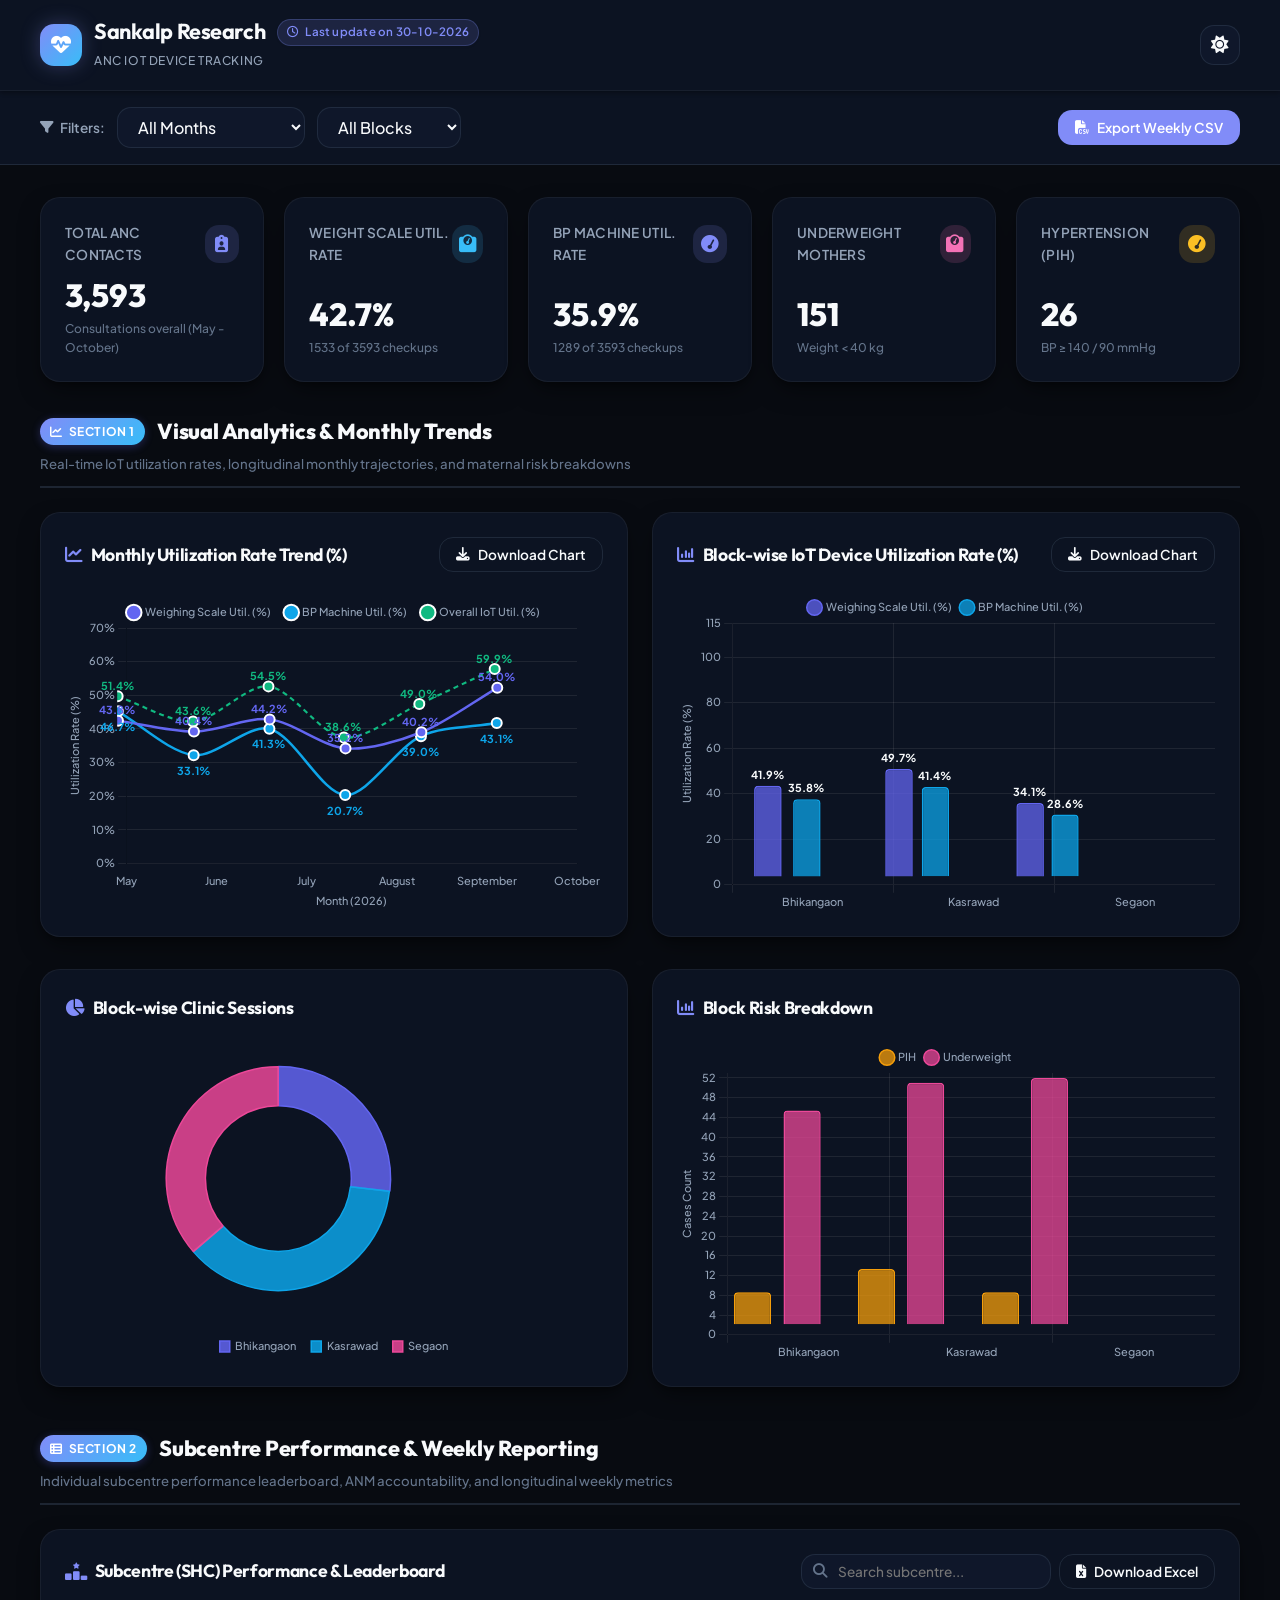
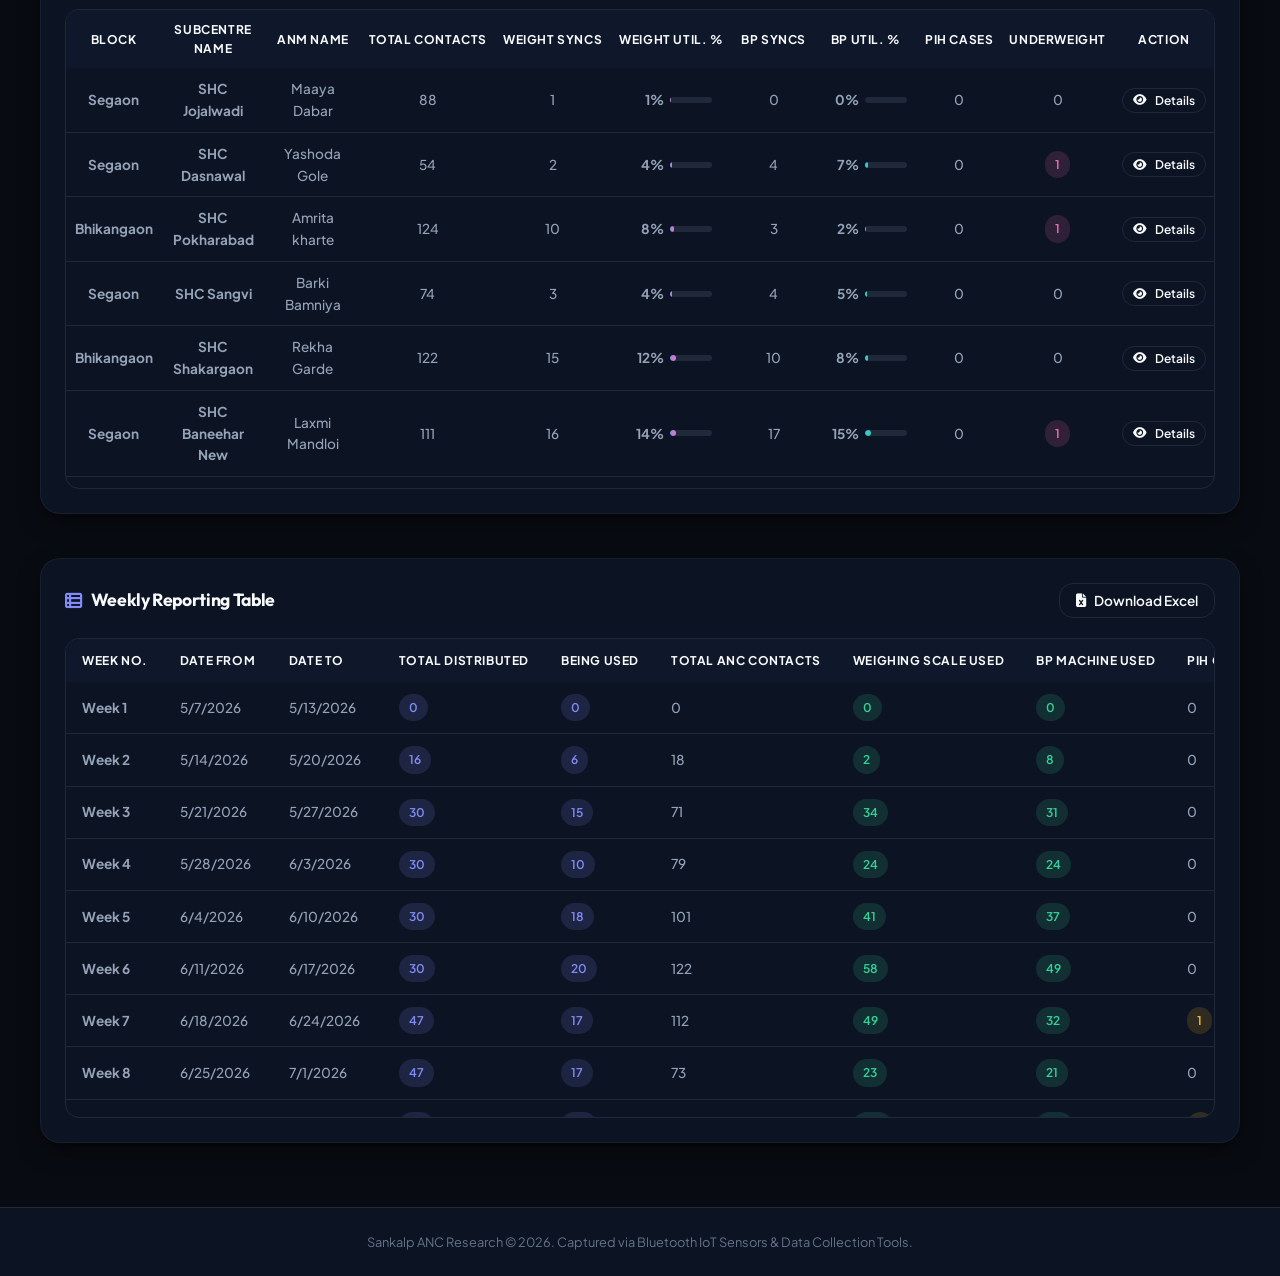
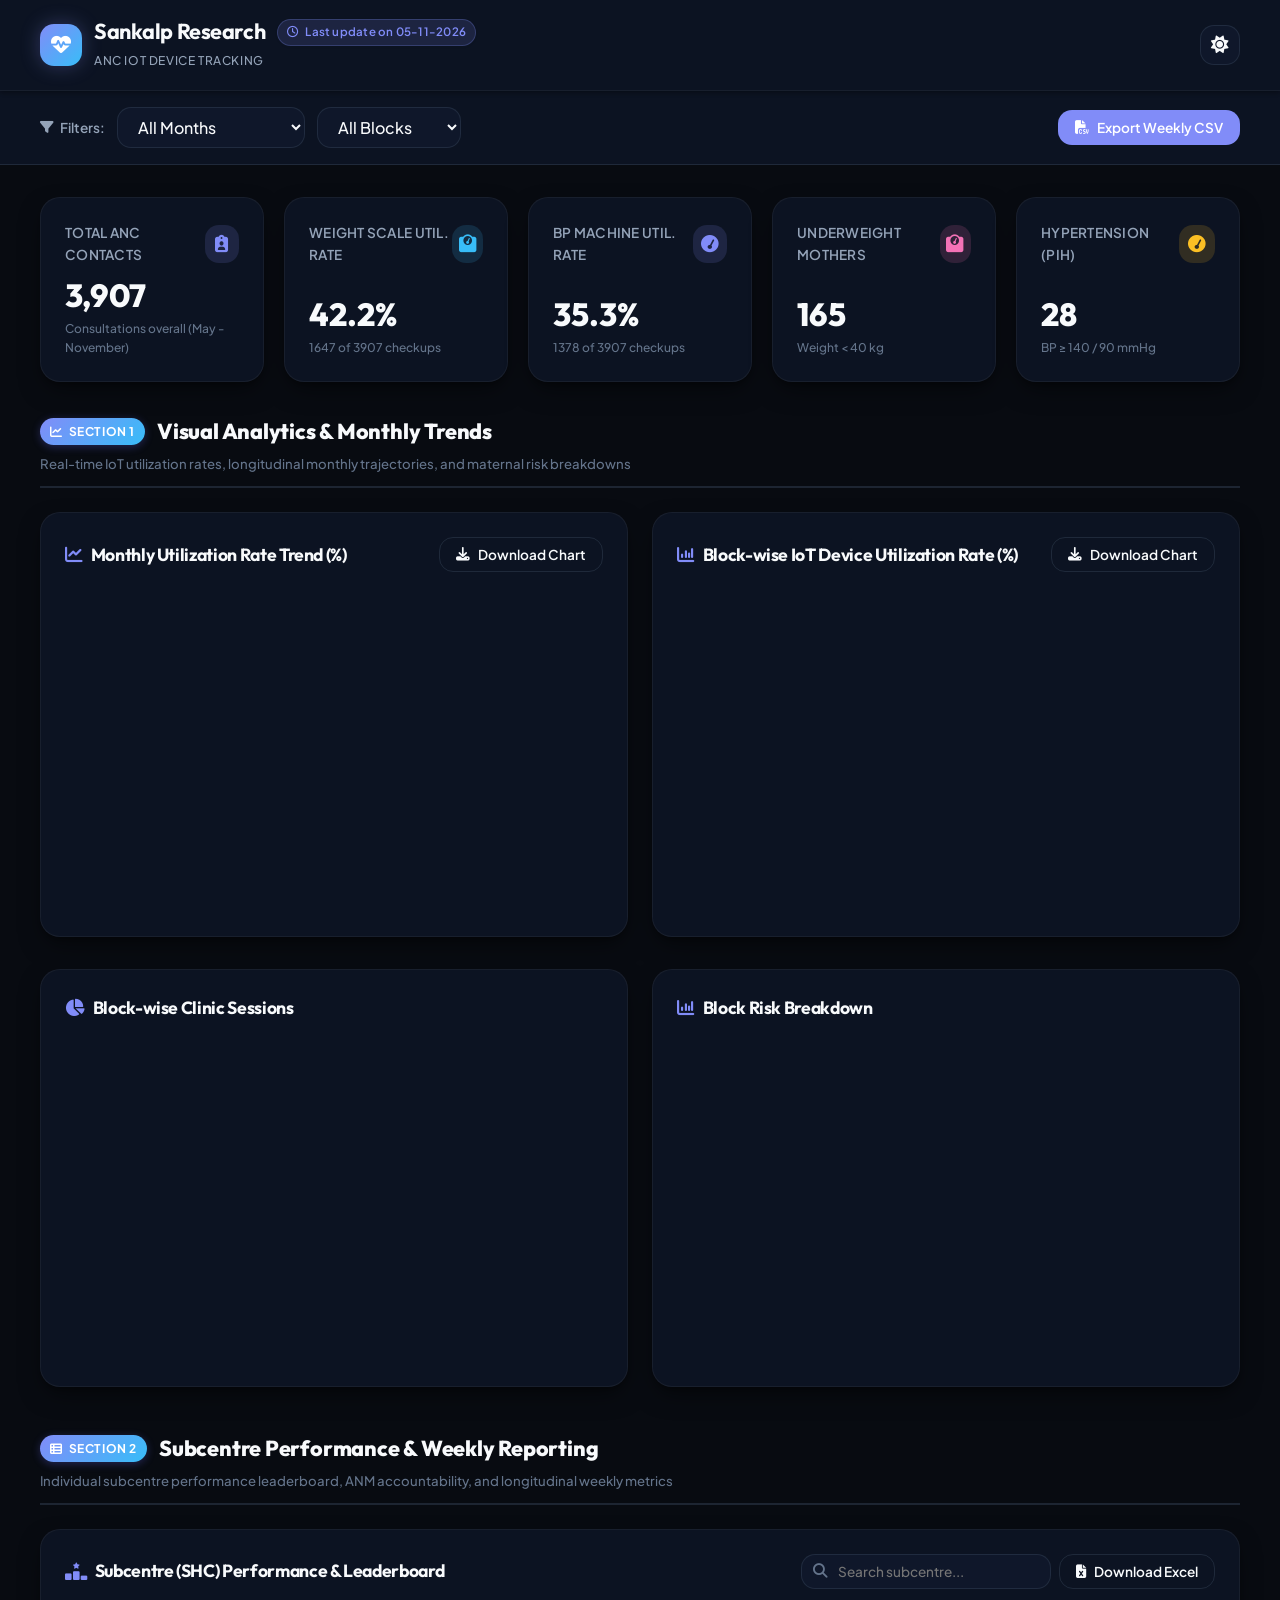
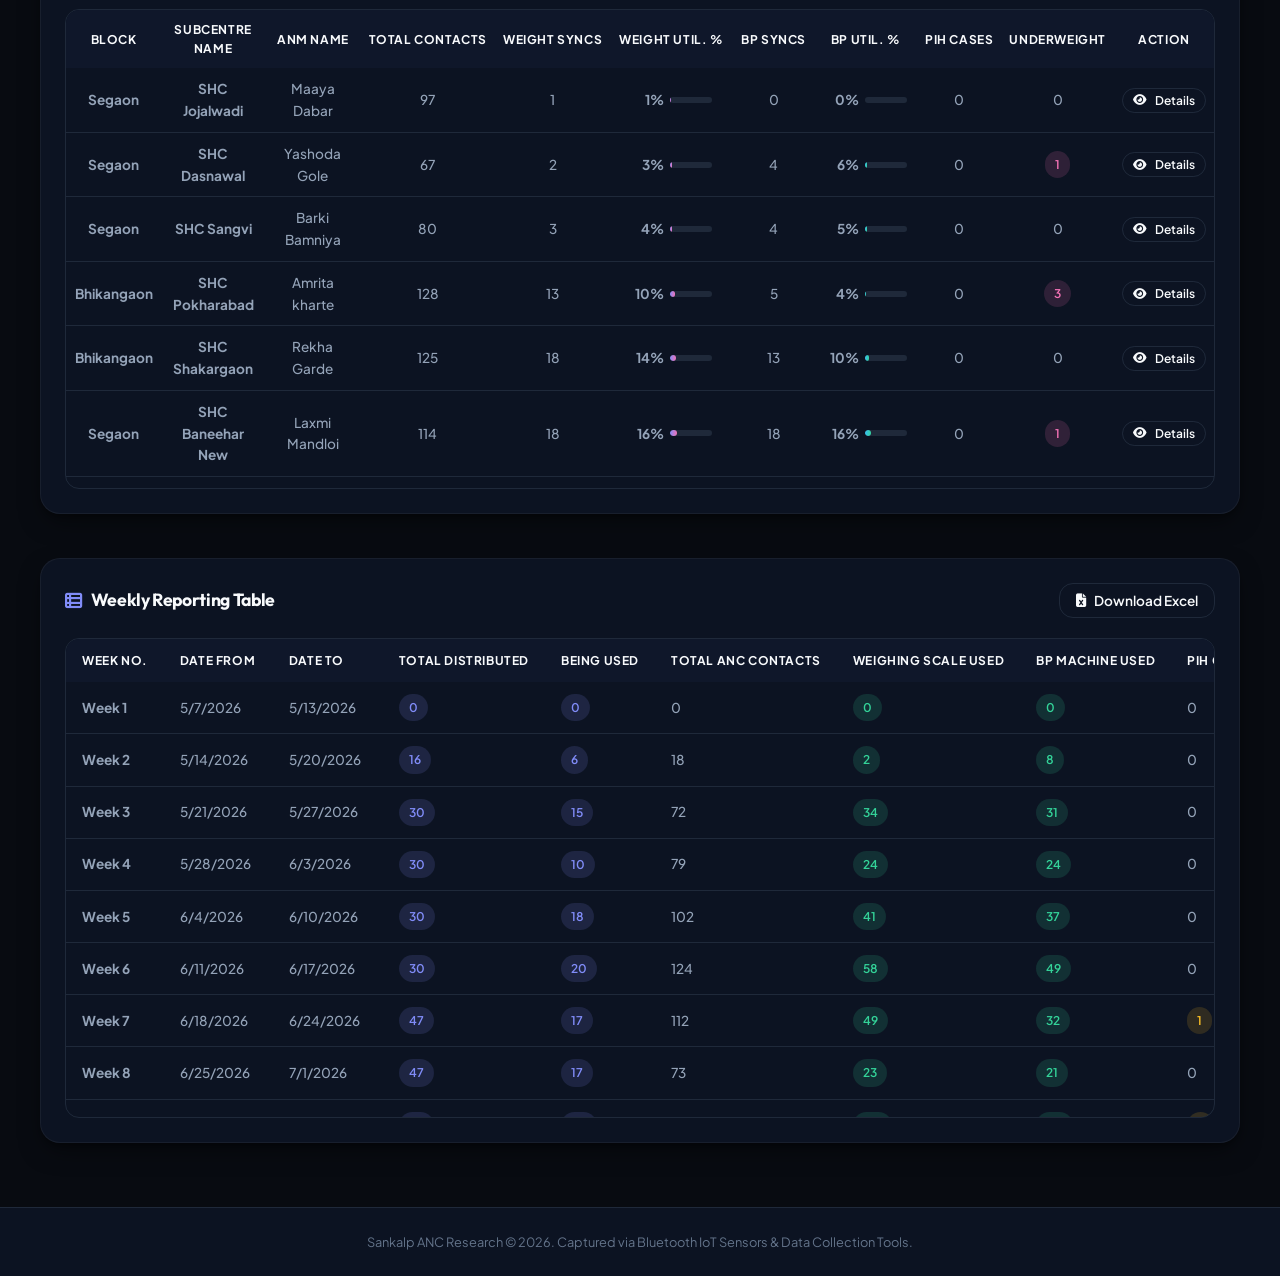
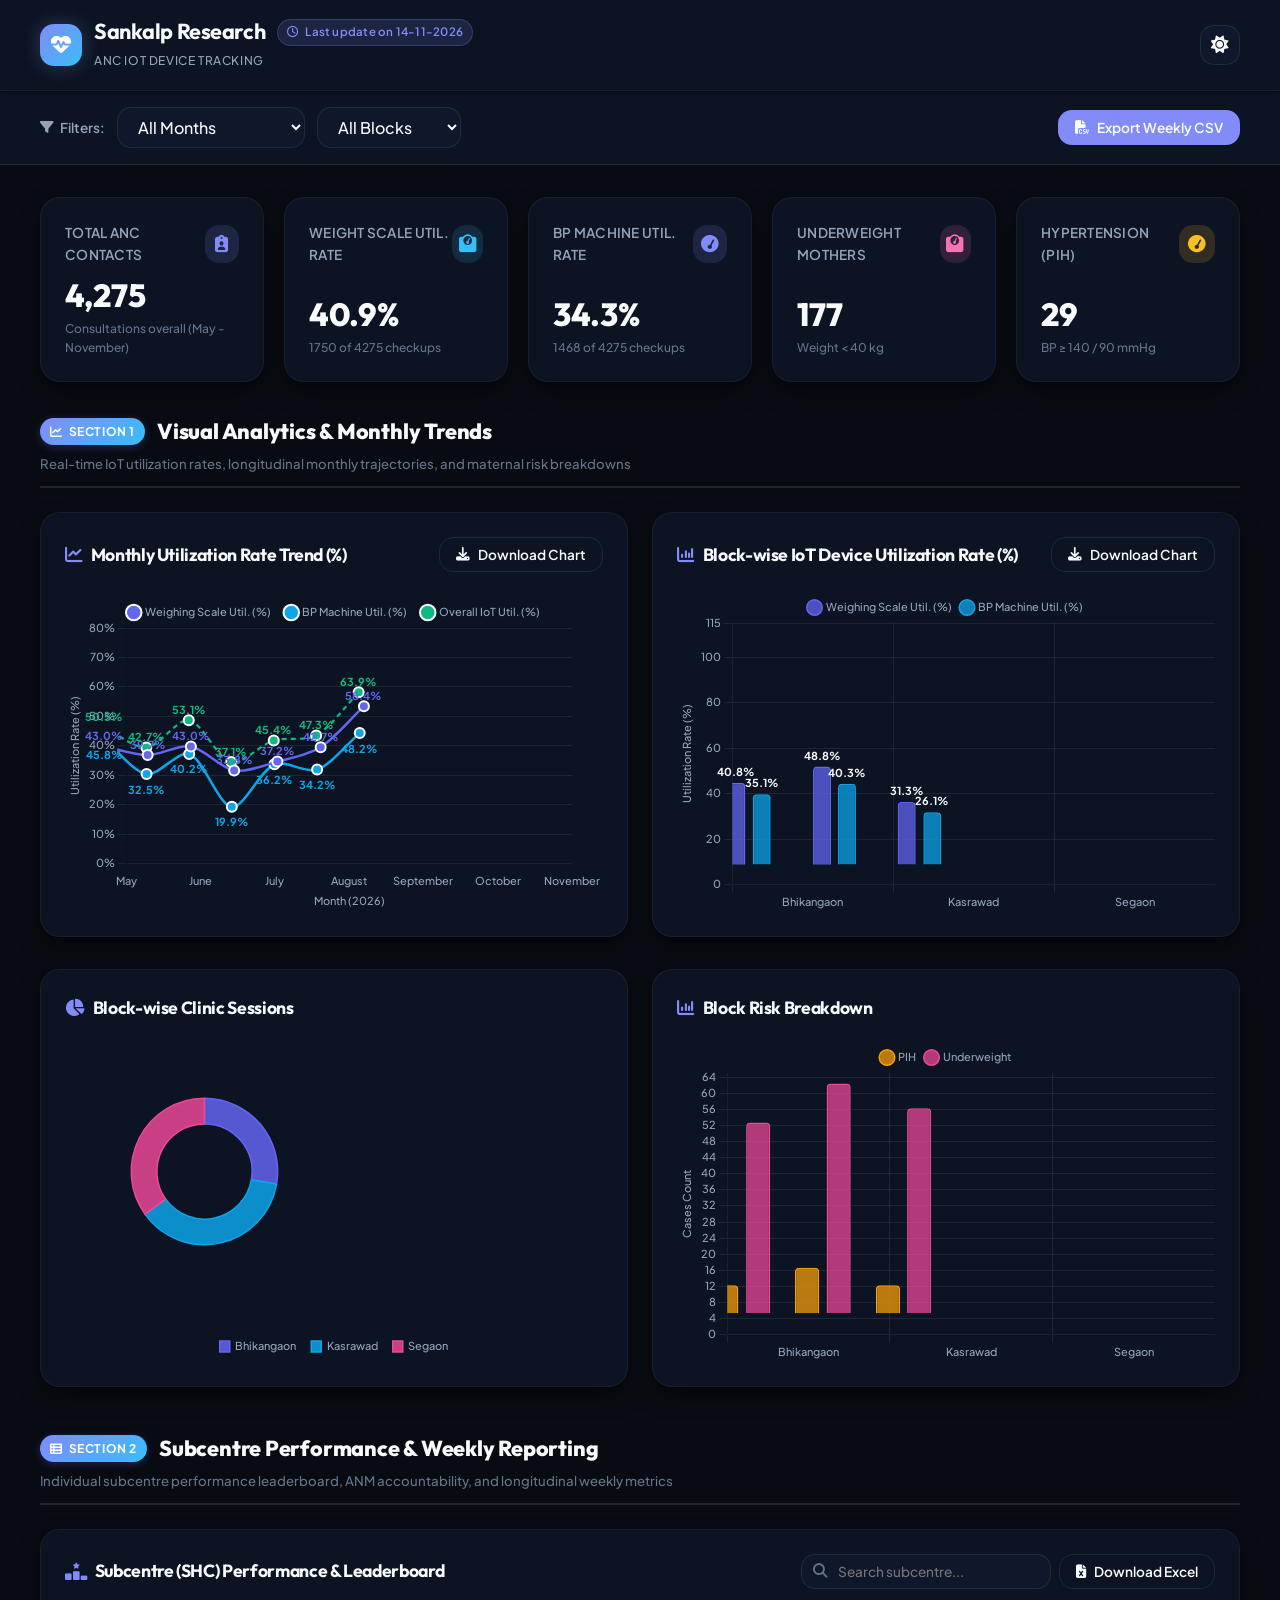
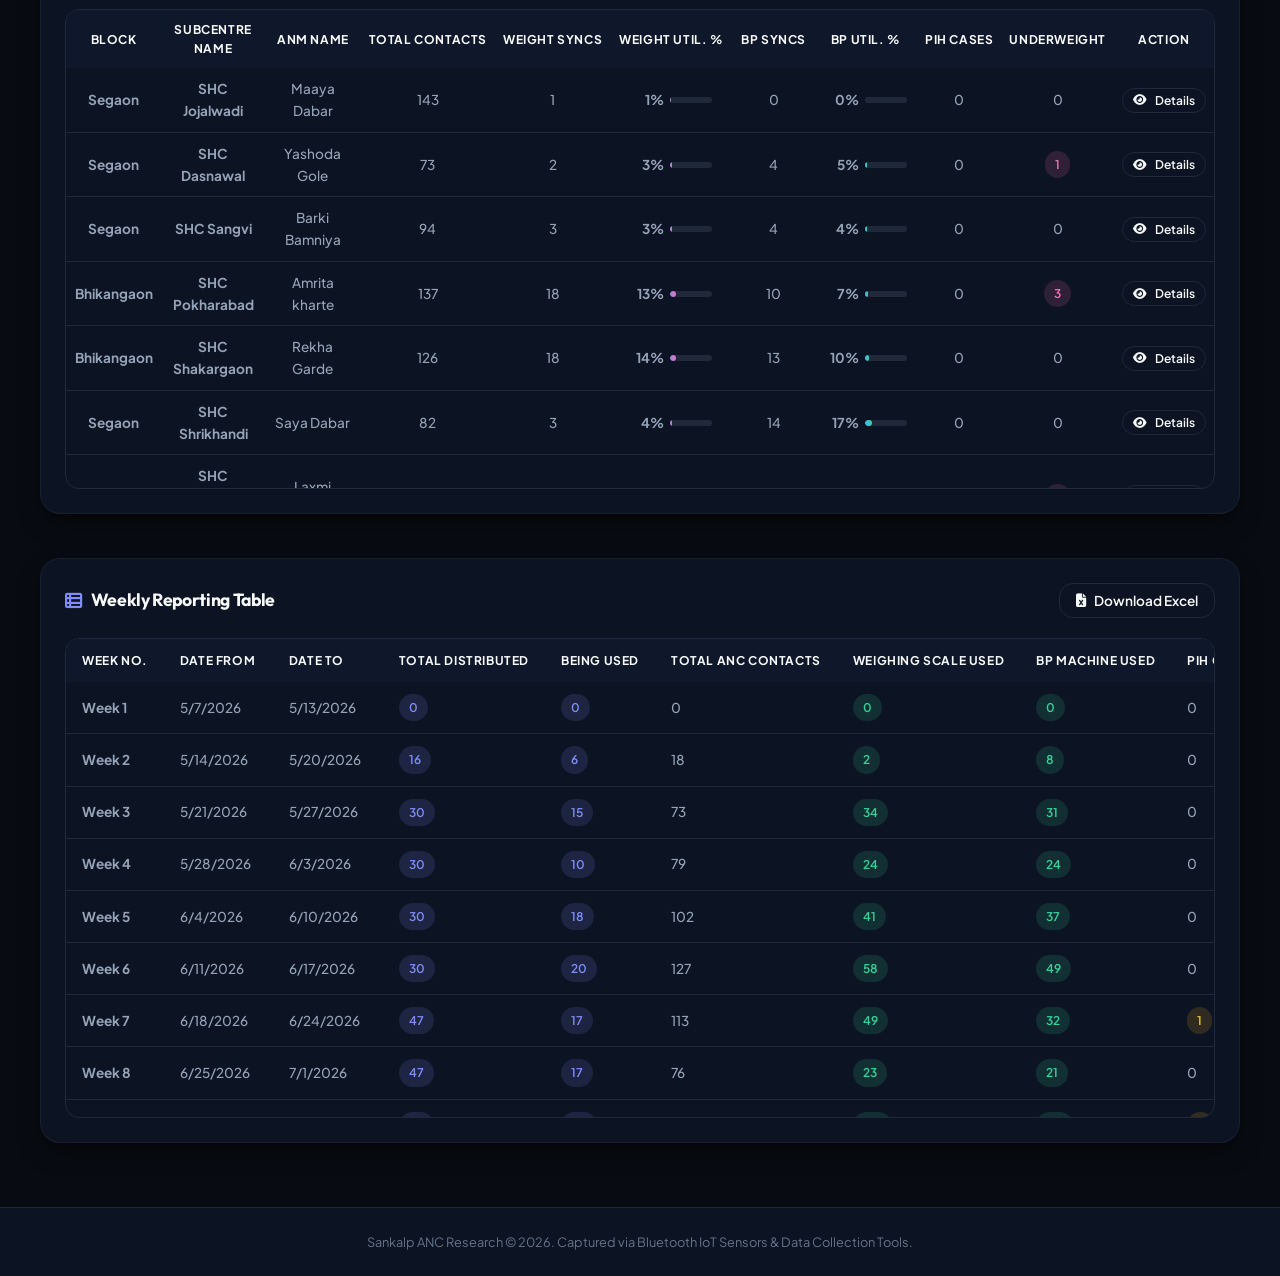
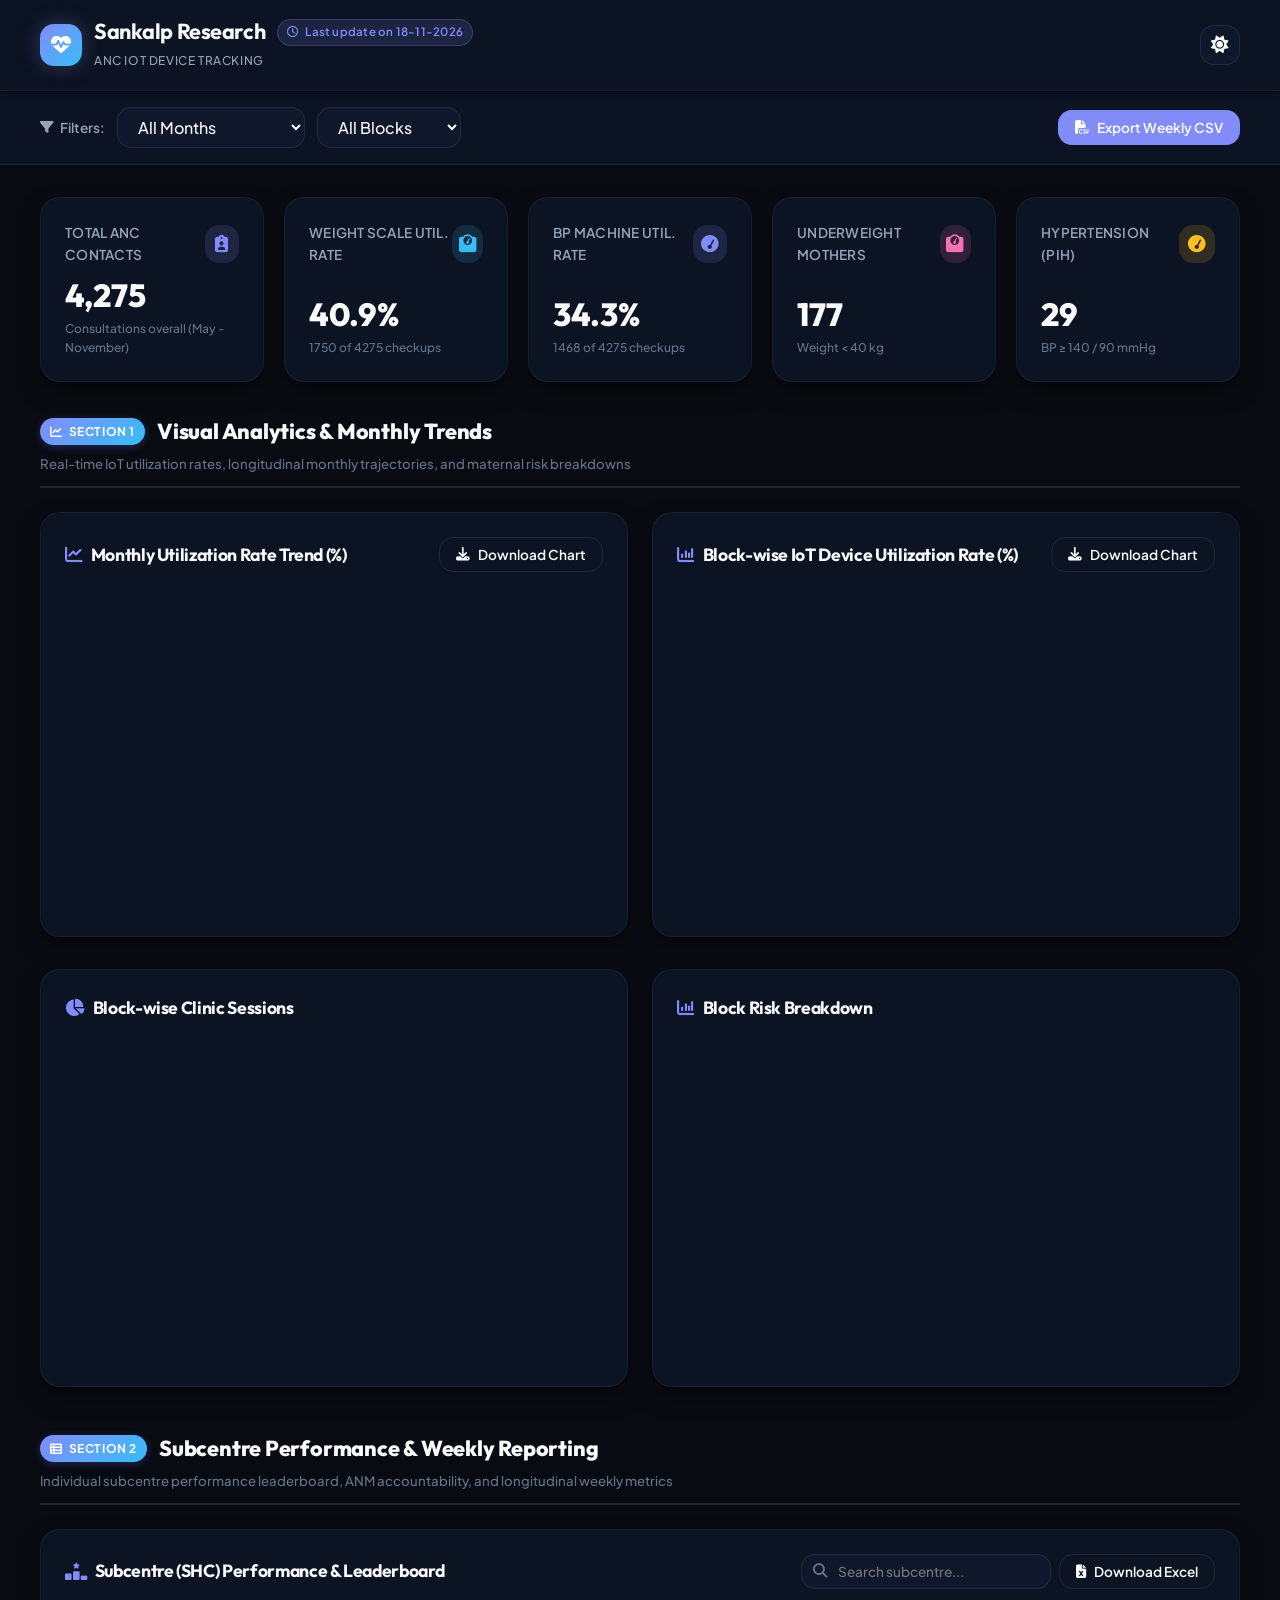
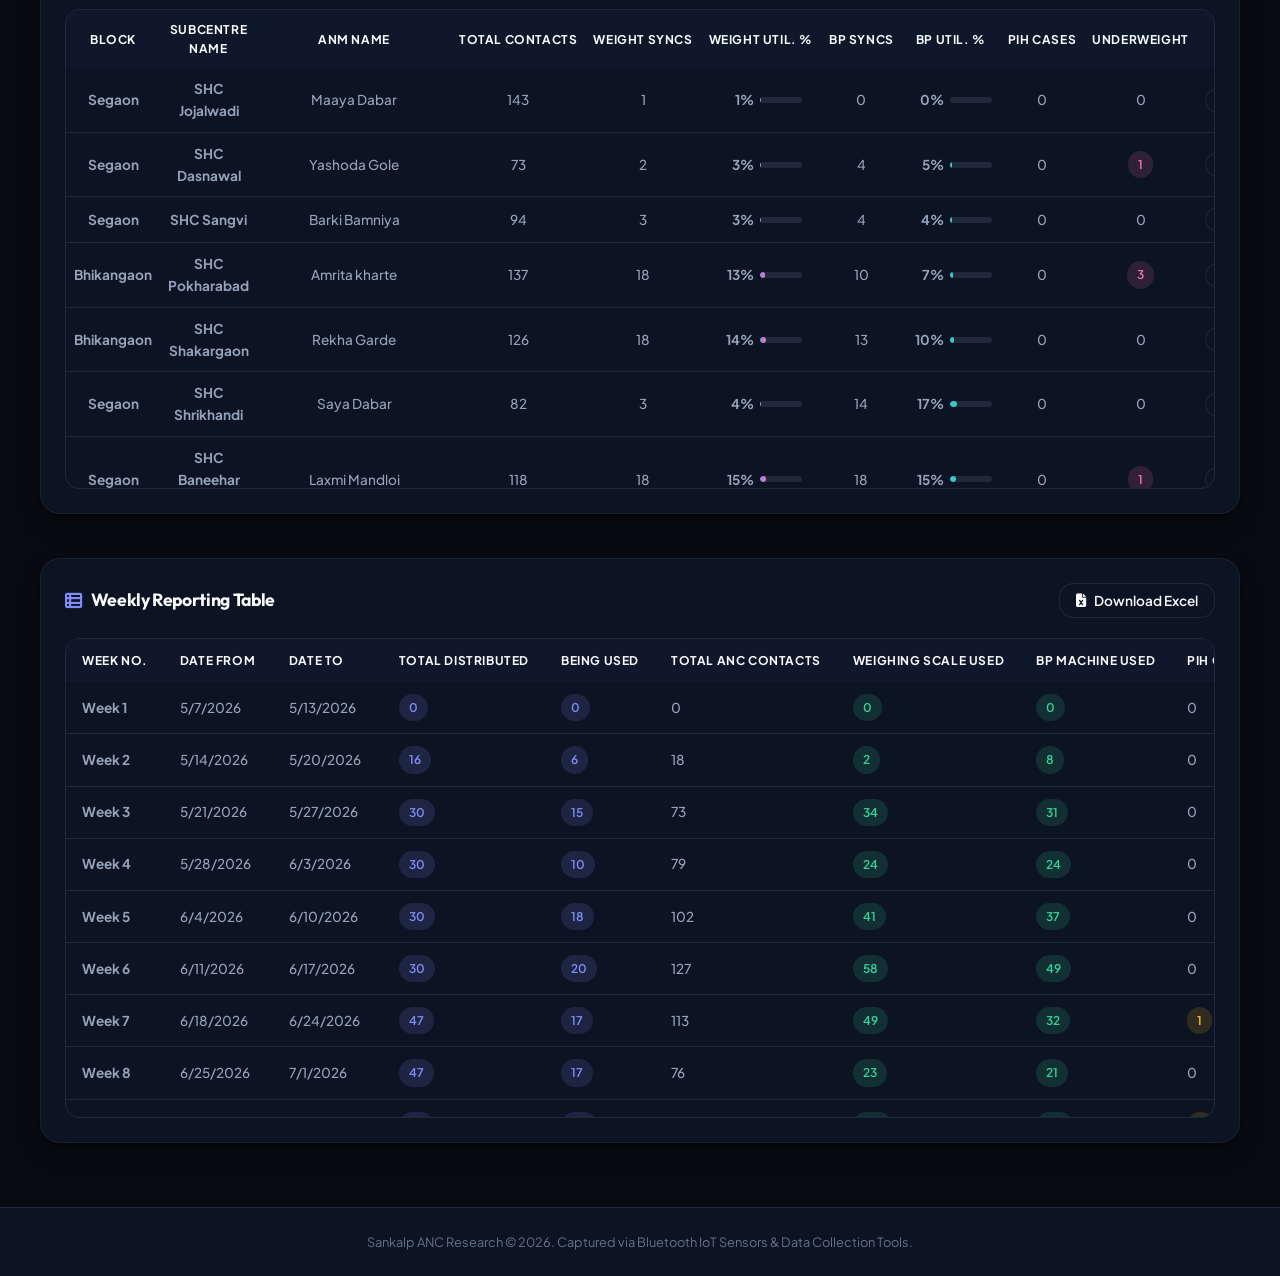
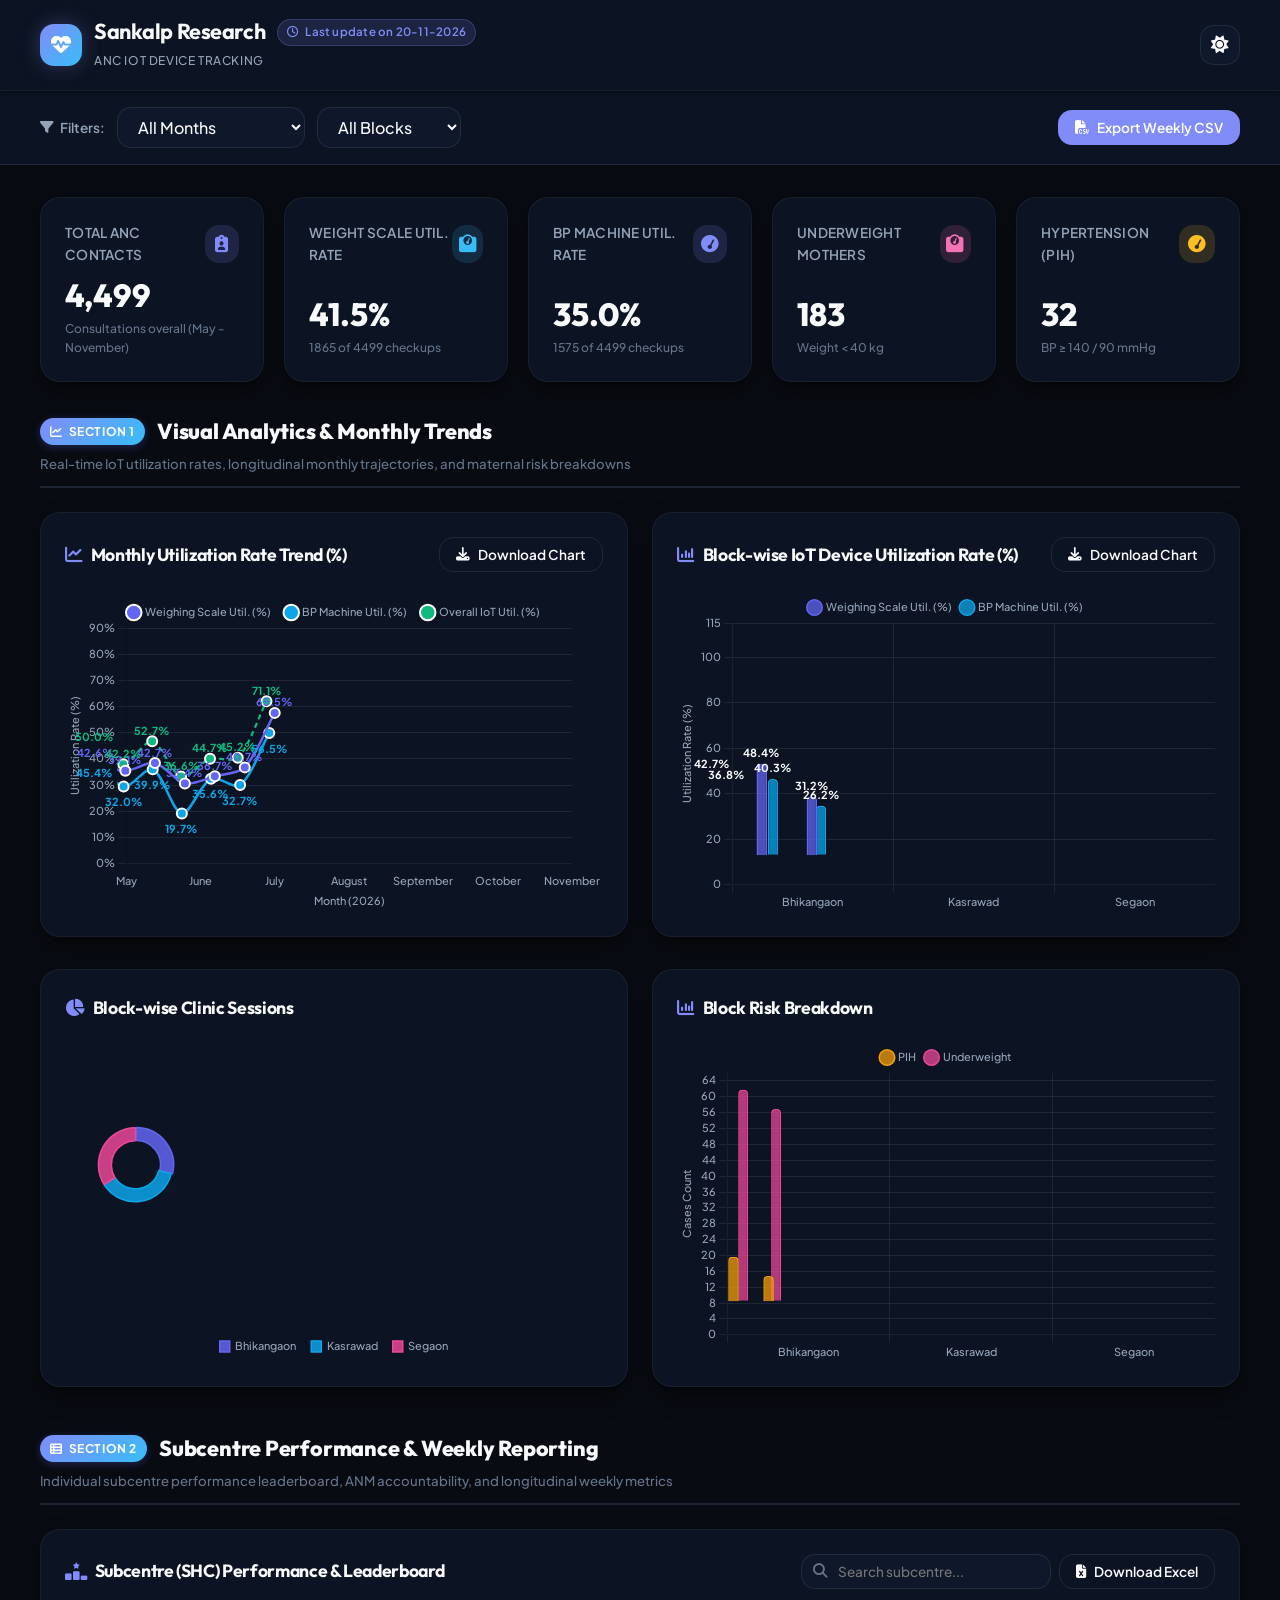
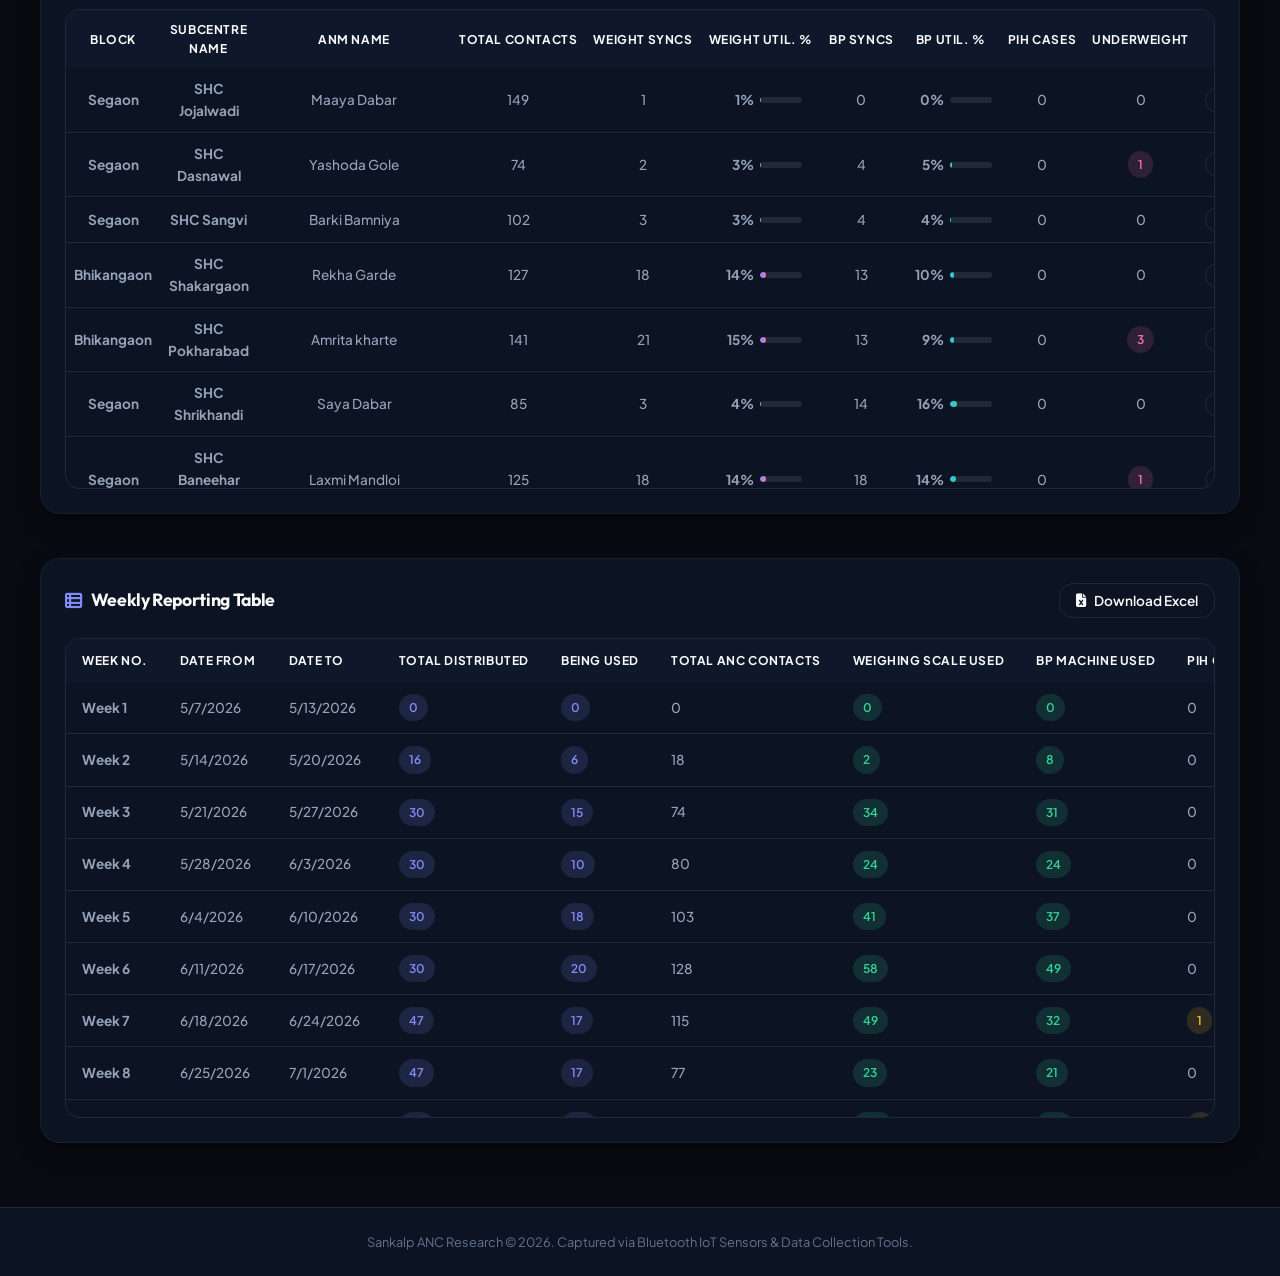
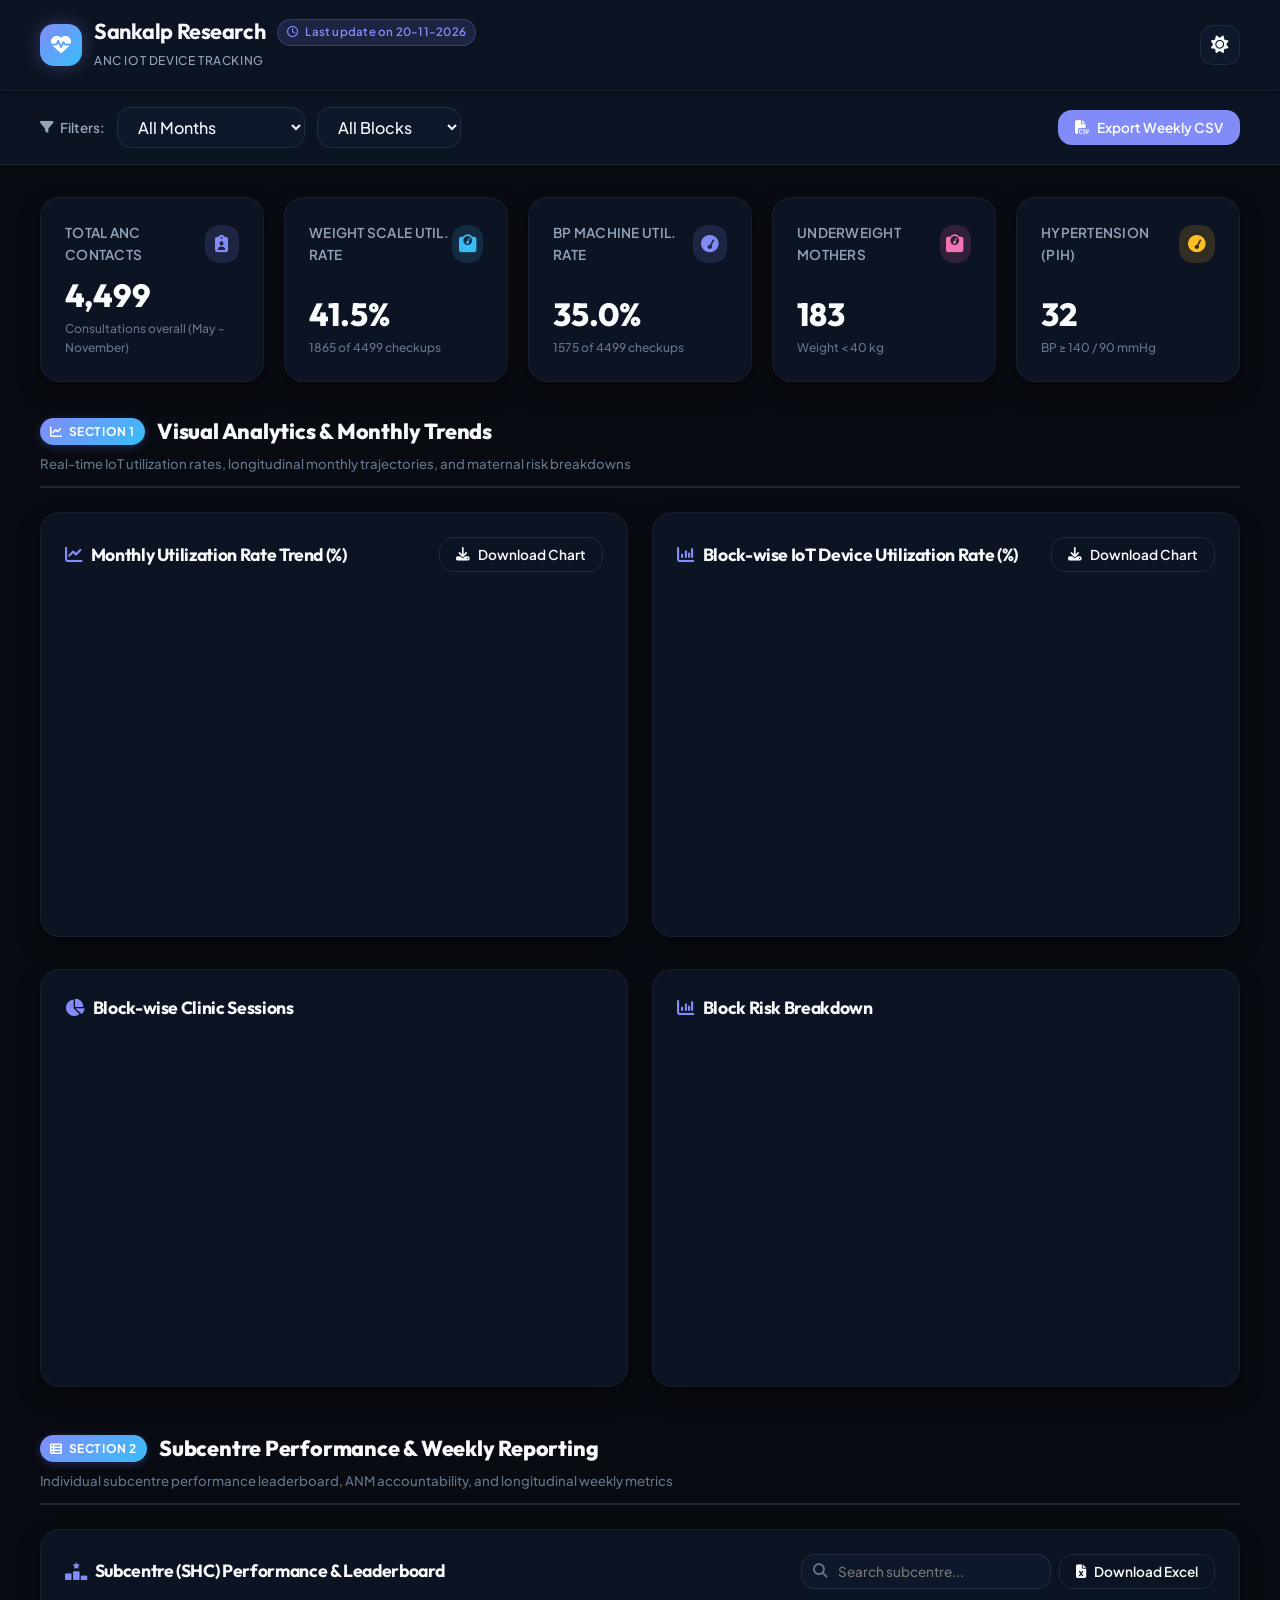
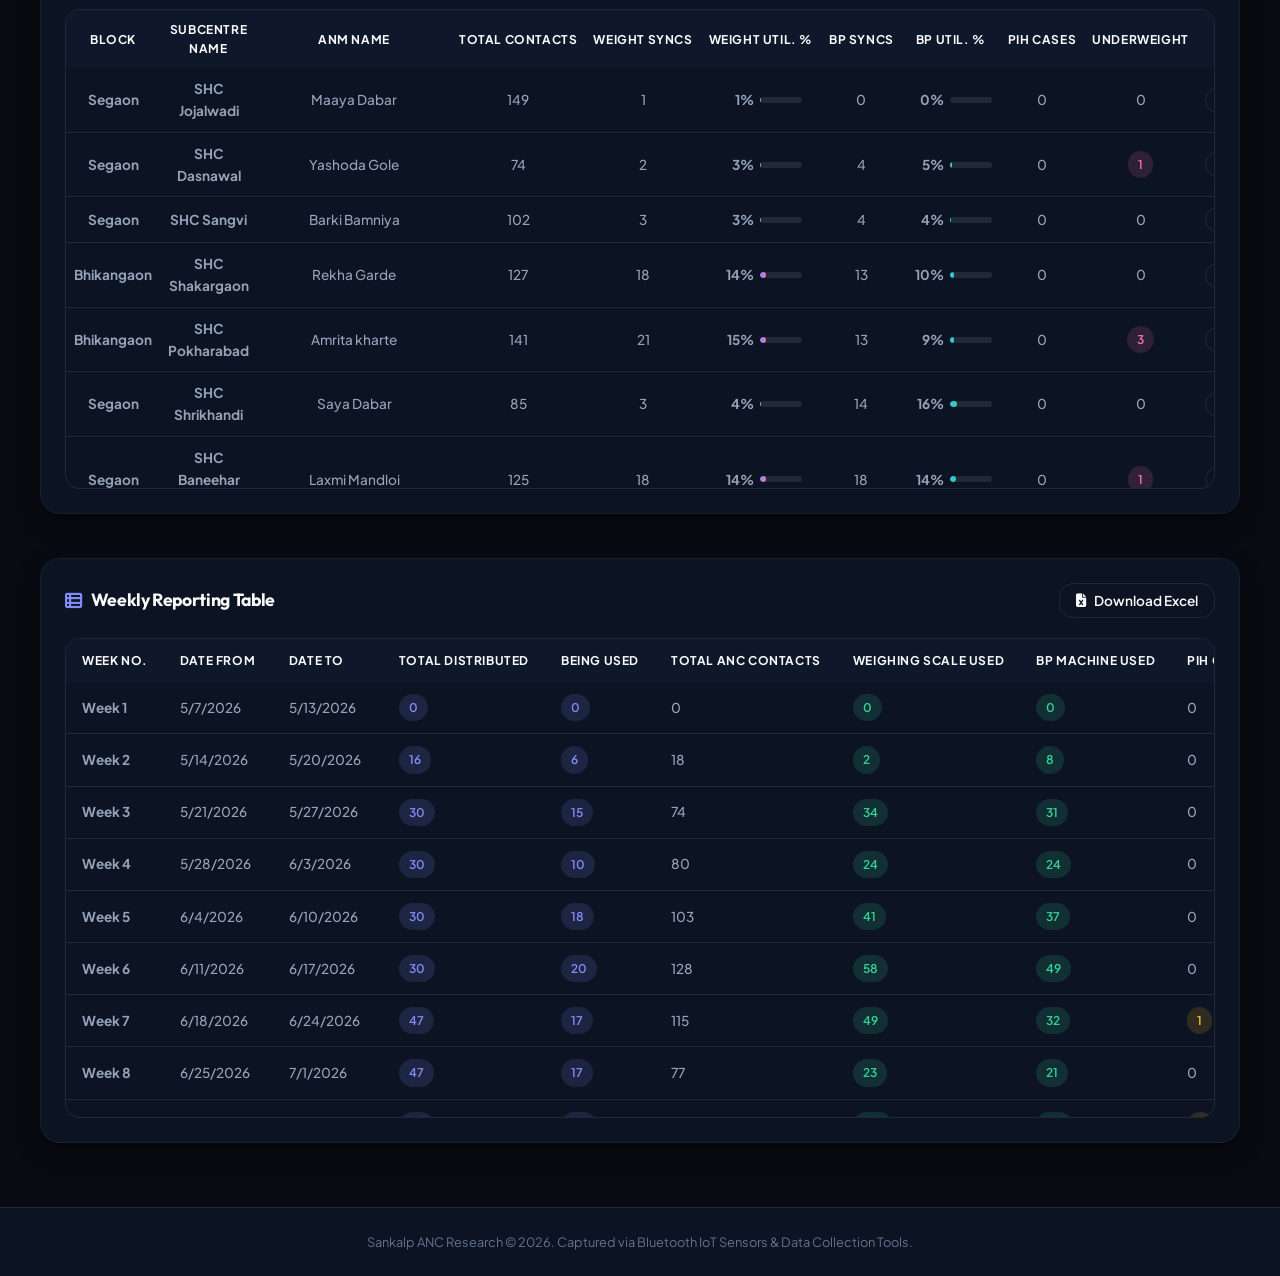
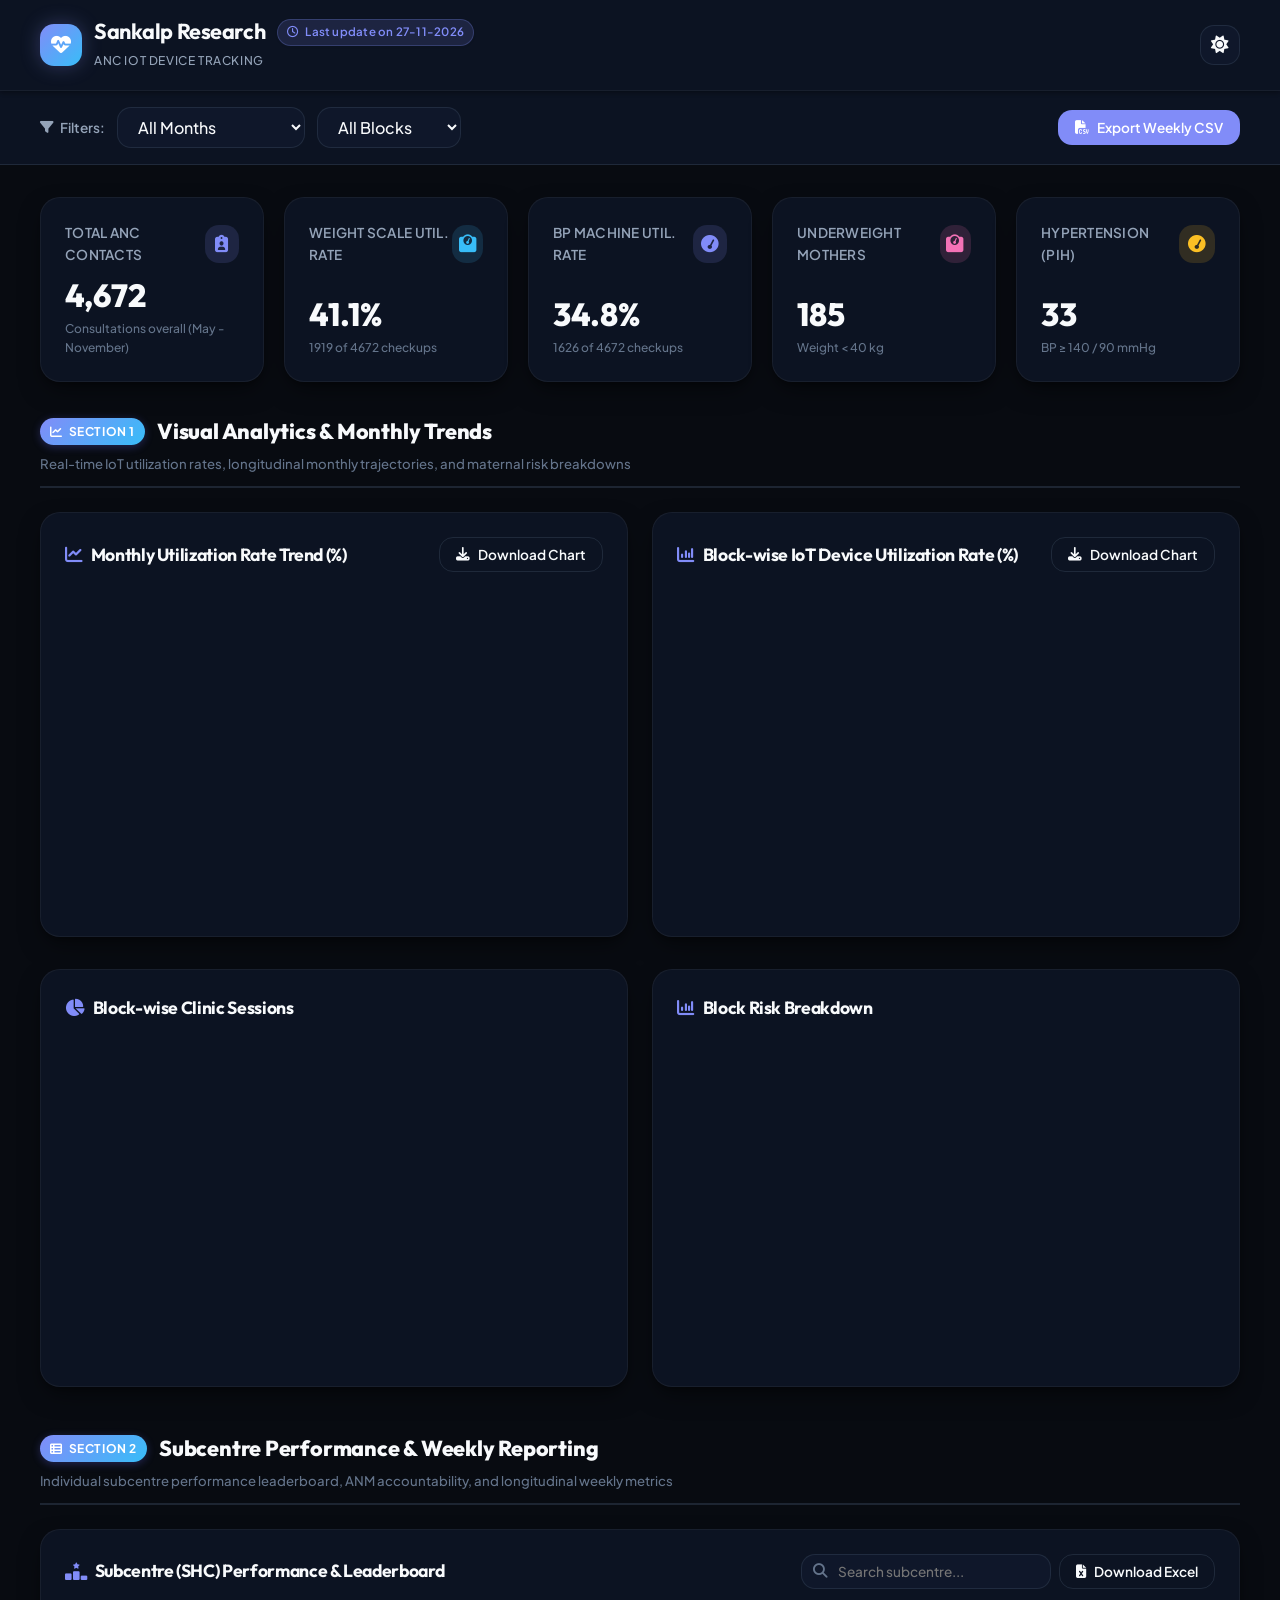
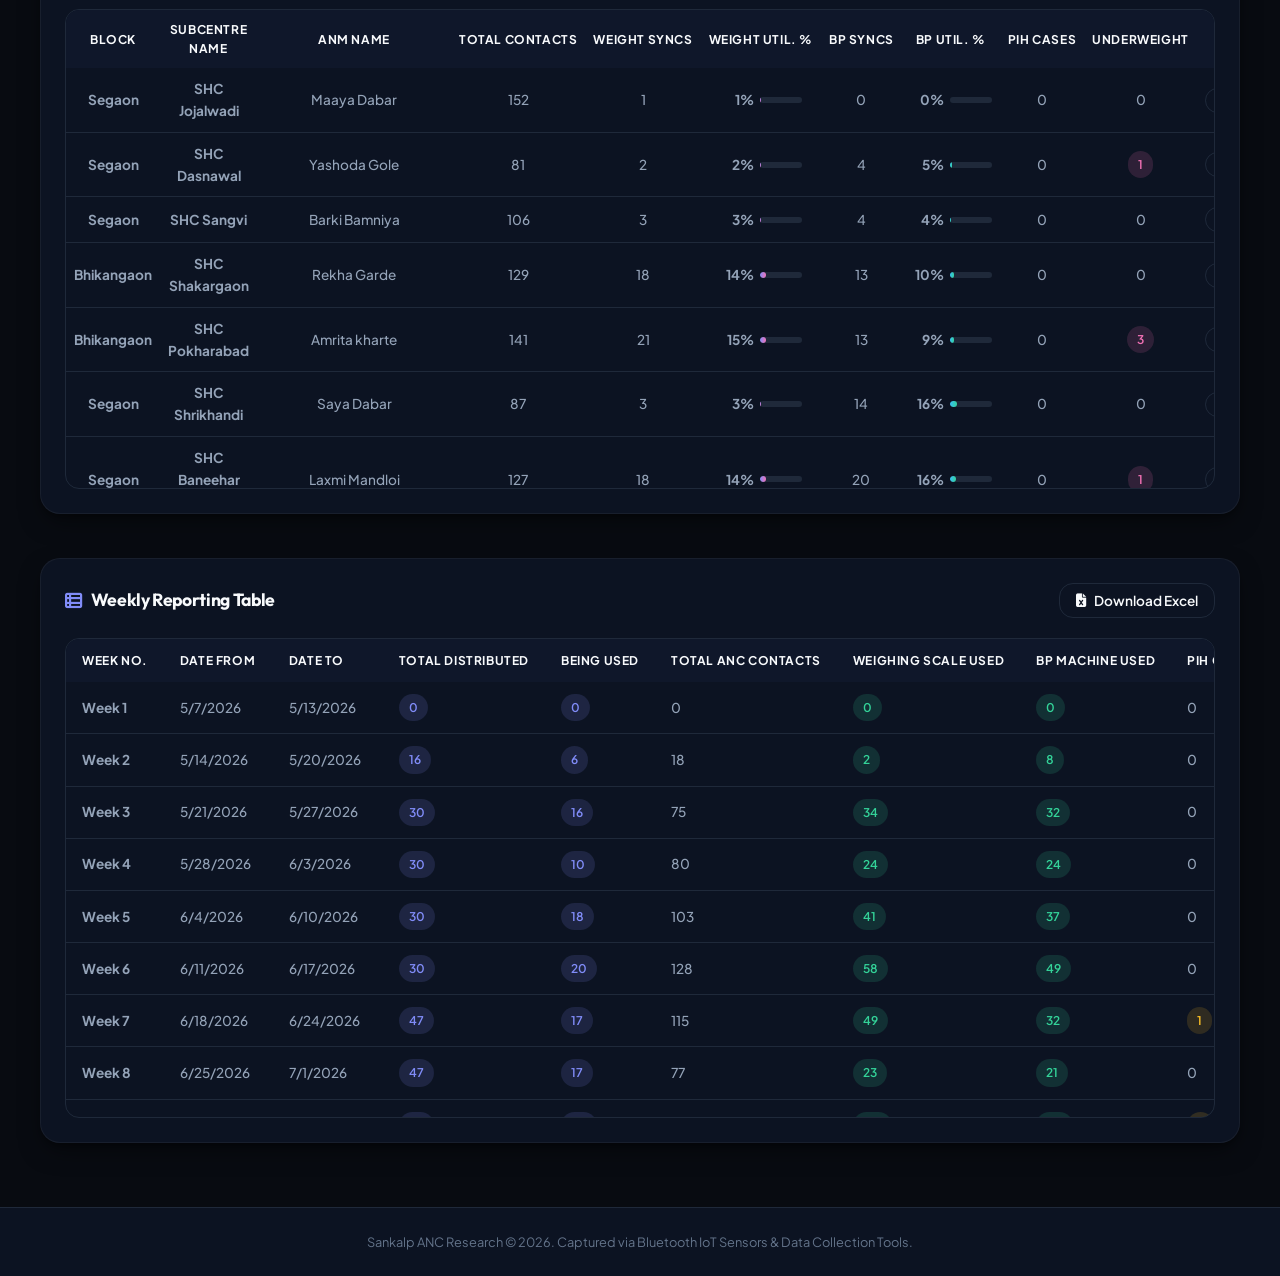
